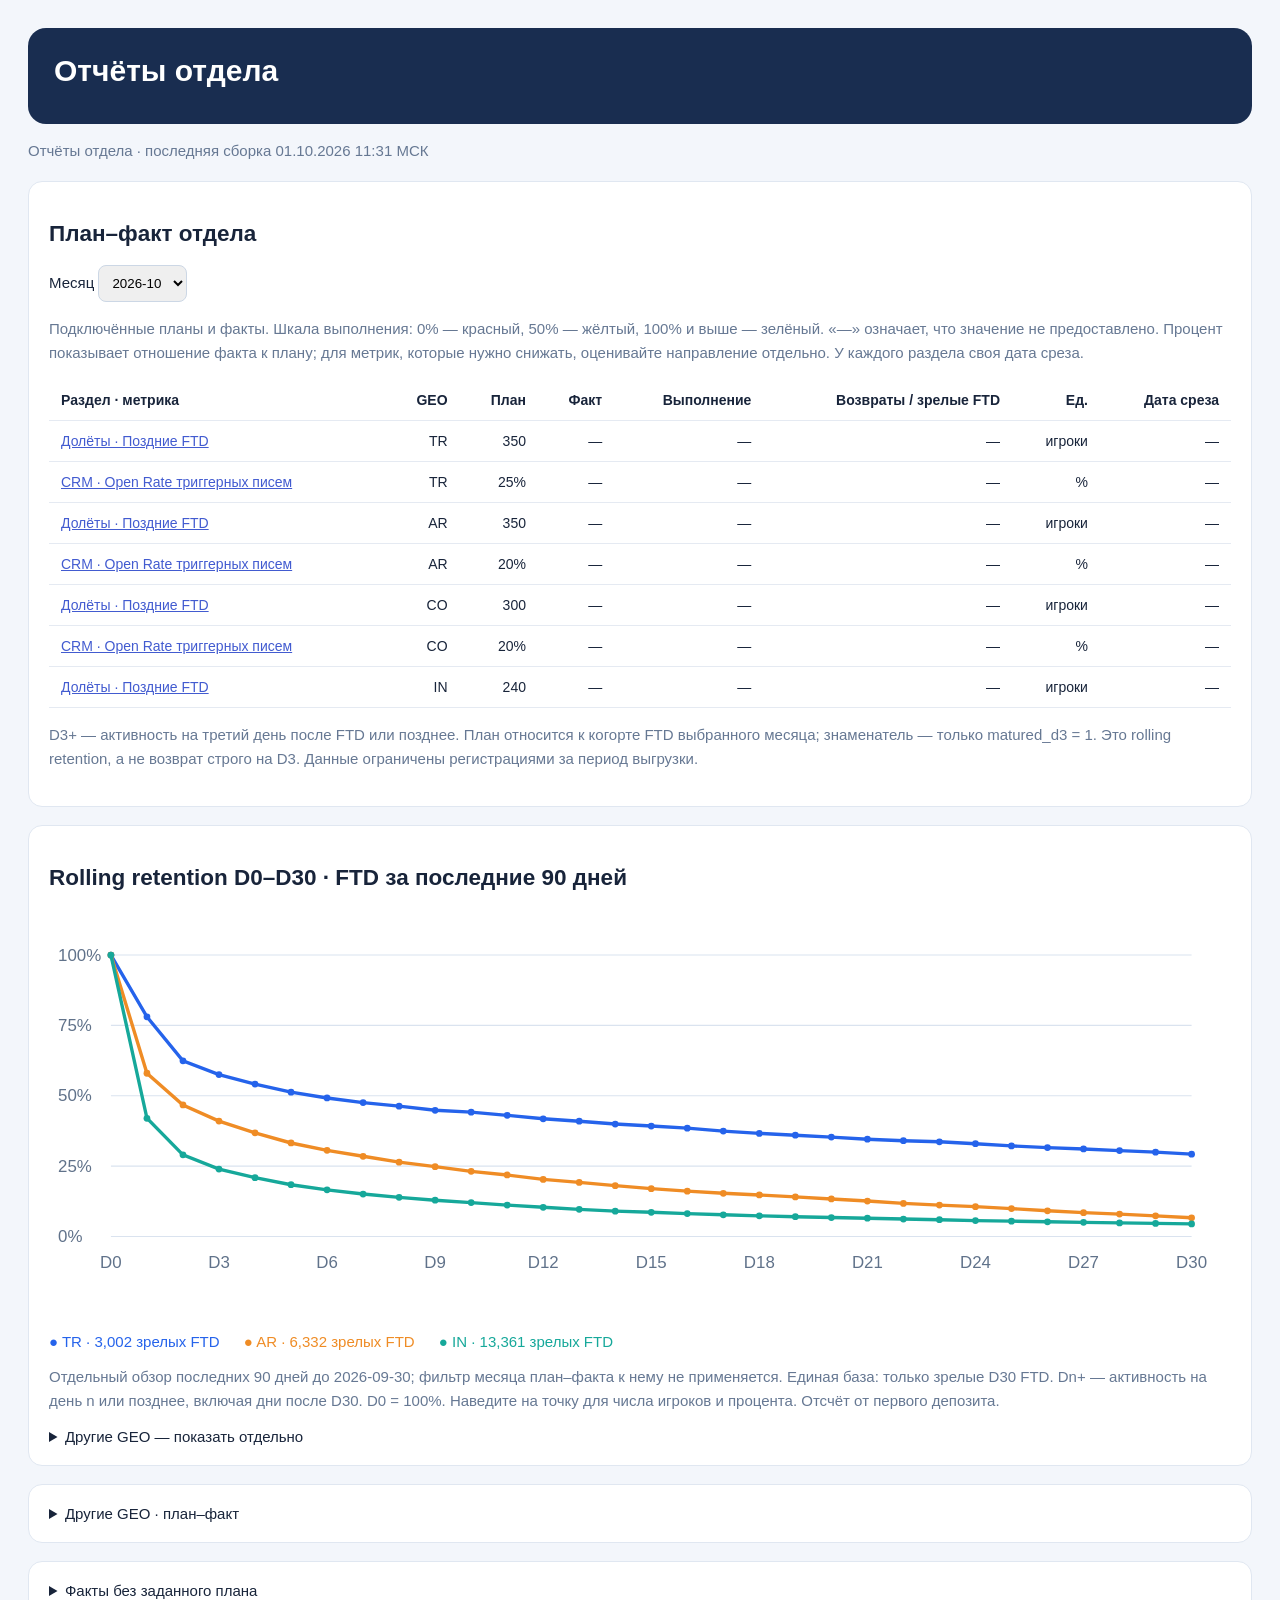
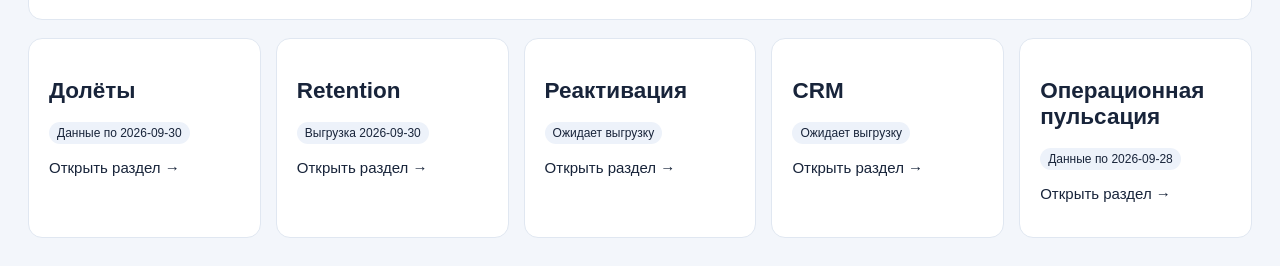
==== index.html @ 894825a8 "Add files via upload" ====
<!doctype html><html lang="ru"><meta charset="utf-8"><meta name="viewport" content="width=device-width,initial-scale=1"><title>Отчёты отдела</title><style>body{font:15px Segoe UI,Arial,sans-serif;background:#f3f6fb;color:#18243a;margin:0}.wrap{max-width:1300px;margin:auto;padding:28px}header{background:#192d50;color:white;border-radius:18px;padding:26px}h1{margin:0 0 10px}.muted{color:#667893;line-height:1.6}.panel,.card{background:white;border:1px solid #e0e7f1;border-radius:14px;padding:20px;margin-top:18px}.cards{display:grid;grid-template-columns:repeat(auto-fit,minmax(220px,1fr));gap:15px}a{color:#425bd0}a.card{display:block;text-decoration:none;color:#18243a}.card:hover{border-color:#4d65d5}table{border-collapse:collapse;width:100%;white-space:nowrap;font-size:14px}td,th{padding:12px;text-align:right;border-bottom:1px solid #e5eaf2}td:first-child,th:first-child{text-align:left}select{padding:9px;border:1px solid #ccd7e5;border-radius:8px}.scroll{overflow:auto}.pill{display:inline-block;border-radius:20px;background:#edf2fa;padding:4px 8px;font-size:12px}</style><div class="wrap"><header><h1>Отчёты отдела</h1></header><p class="muted">Отчёты отдела · последняя сборка 01.10.2026 11:31 МСК</p><section class="panel"><h2>План–факт отдела</h2><label>Месяц <select id="month"></select></label><p class="muted">Подключённые планы и факты. Шкала выполнения: 0% — красный, 50% — жёлтый, 100% и выше — зелёный. «—» означает, что значение не предоставлено. Процент показывает отношение факта к плану; для метрик, которые нужно снижать, оценивайте направление отдельно. У каждого раздела своя дата среза.</p><div class="scroll"><table><thead><tr><th>Раздел · метрика</th><th>GEO</th><th>План</th><th>Факт</th><th>Выполнение</th><th>Возвраты / зрелые FTD</th><th>Ед.</th><th>Дата среза</th></tr></thead><tbody id="facts"></tbody></table></div><p class="muted">D3+ — активность на третий день после FTD или позднее. План относится к когорте FTD выбранного месяца; знаменатель — только matured_d3 = 1. Это rolling retention, а не возврат строго на D3. Данные ограничены регистрациями за период выгрузки.</p></section><section class="panel"><h2>Rolling retention D0–D30 · FTD за последние 90 дней</h2><div class="scroll"><svg viewBox="0 0 1050 360" role="img" aria-label="Rolling retention от FTD" style="width:100%;min-width:650px"><line x1="55" y1="290.0" x2="1015" y2="290.0" stroke="#dae3ef"/><text x="8" y="295.0" fill="#60728a">0%</text><line x1="55" y1="227.5" x2="1015" y2="227.5" stroke="#dae3ef"/><text x="8" y="232.5" fill="#60728a">25%</text><line x1="55" y1="165.0" x2="1015" y2="165.0" stroke="#dae3ef"/><text x="8" y="170.0" fill="#60728a">50%</text><line x1="55" y1="102.5" x2="1015" y2="102.5" stroke="#dae3ef"/><text x="8" y="107.5" fill="#60728a">75%</text><line x1="55" y1="40.0" x2="1015" y2="40.0" stroke="#dae3ef"/><text x="8" y="45.0" fill="#60728a">100%</text><text x="55" y="318" text-anchor="middle" fill="#60728a">D0</text><text x="151" y="318" text-anchor="middle" fill="#60728a">D3</text><text x="247" y="318" text-anchor="middle" fill="#60728a">D6</text><text x="343" y="318" text-anchor="middle" fill="#60728a">D9</text><text x="439" y="318" text-anchor="middle" fill="#60728a">D12</text><text x="535" y="318" text-anchor="middle" fill="#60728a">D15</text><text x="631" y="318" text-anchor="middle" fill="#60728a">D18</text><text x="727" y="318" text-anchor="middle" fill="#60728a">D21</text><text x="823" y="318" text-anchor="middle" fill="#60728a">D24</text><text x="919" y="318" text-anchor="middle" fill="#60728a">D27</text><text x="1015" y="318" text-anchor="middle" fill="#60728a">D30</text><polyline fill="none" stroke="#2563eb" stroke-width="3" points="55,40.0 87,94.88007994670221 119,134.02065289806796 151,146.17921385742838 183,154.67355096602265 215,161.83544303797467 247,166.99866755496336 279,171.07928047968022 311,174.24383744170552 343,177.9080612924717 375,179.5736175882745 407,182.40506329113924 439,185.48634243837444 471,187.65156562291804 503,190.14990006662225 535,191.8987341772152 567,193.81412391738843 599,196.39573617588275 631,198.47768154563624 663,200.0599600266489 695,201.7255163224517 727,203.64090606262494 759,204.97335109926715 791,205.8894070619587 823,207.63824117255163 855,209.55363091272486 887,211.05263157894737 919,212.30179880079947 951,213.71752165223185 983,215.13324450366423 1015,216.88207861425718"/><circle cx="55" cy="40.0" r="3" fill="#2563eb"><title>TR · D0+: 100.00% · 3002 / 3002</title></circle><circle cx="87" cy="94.88007994670221" r="3" fill="#2563eb"><title>TR · D1+: 78.05% · 2343 / 3002</title></circle><circle cx="119" cy="134.02065289806796" r="3" fill="#2563eb"><title>TR · D2+: 62.39% · 1873 / 3002</title></circle><circle cx="151" cy="146.17921385742838" r="3" fill="#2563eb"><title>TR · D3+: 57.53% · 1727 / 3002</title></circle><circle cx="183" cy="154.67355096602265" r="3" fill="#2563eb"><title>TR · D4+: 54.13% · 1625 / 3002</title></circle><circle cx="215" cy="161.83544303797467" r="3" fill="#2563eb"><title>TR · D5+: 51.27% · 1539 / 3002</title></circle><circle cx="247" cy="166.99866755496336" r="3" fill="#2563eb"><title>TR · D6+: 49.20% · 1477 / 3002</title></circle><circle cx="279" cy="171.07928047968022" r="3" fill="#2563eb"><title>TR · D7+: 47.57% · 1428 / 3002</title></circle><circle cx="311" cy="174.24383744170552" r="3" fill="#2563eb"><title>TR · D8+: 46.30% · 1390 / 3002</title></circle><circle cx="343" cy="177.9080612924717" r="3" fill="#2563eb"><title>TR · D9+: 44.84% · 1346 / 3002</title></circle><circle cx="375" cy="179.5736175882745" r="3" fill="#2563eb"><title>TR · D10+: 44.17% · 1326 / 3002</title></circle><circle cx="407" cy="182.40506329113924" r="3" fill="#2563eb"><title>TR · D11+: 43.04% · 1292 / 3002</title></circle><circle cx="439" cy="185.48634243837444" r="3" fill="#2563eb"><title>TR · D12+: 41.81% · 1255 / 3002</title></circle><circle cx="471" cy="187.65156562291804" r="3" fill="#2563eb"><title>TR · D13+: 40.94% · 1229 / 3002</title></circle><circle cx="503" cy="190.14990006662225" r="3" fill="#2563eb"><title>TR · D14+: 39.94% · 1199 / 3002</title></circle><circle cx="535" cy="191.8987341772152" r="3" fill="#2563eb"><title>TR · D15+: 39.24% · 1178 / 3002</title></circle><circle cx="567" cy="193.81412391738843" r="3" fill="#2563eb"><title>TR · D16+: 38.47% · 1155 / 3002</title></circle><circle cx="599" cy="196.39573617588275" r="3" fill="#2563eb"><title>TR · D17+: 37.44% · 1124 / 3002</title></circle><circle cx="631" cy="198.47768154563624" r="3" fill="#2563eb"><title>TR · D18+: 36.61% · 1099 / 3002</title></circle><circle cx="663" cy="200.0599600266489" r="3" fill="#2563eb"><title>TR · D19+: 35.98% · 1080 / 3002</title></circle><circle cx="695" cy="201.7255163224517" r="3" fill="#2563eb"><title>TR · D20+: 35.31% · 1060 / 3002</title></circle><circle cx="727" cy="203.64090606262494" r="3" fill="#2563eb"><title>TR · D21+: 34.54% · 1037 / 3002</title></circle><circle cx="759" cy="204.97335109926715" r="3" fill="#2563eb"><title>TR · D22+: 34.01% · 1021 / 3002</title></circle><circle cx="791" cy="205.8894070619587" r="3" fill="#2563eb"><title>TR · D23+: 33.64% · 1010 / 3002</title></circle><circle cx="823" cy="207.63824117255163" r="3" fill="#2563eb"><title>TR · D24+: 32.94% · 989 / 3002</title></circle><circle cx="855" cy="209.55363091272486" r="3" fill="#2563eb"><title>TR · D25+: 32.18% · 966 / 3002</title></circle><circle cx="887" cy="211.05263157894737" r="3" fill="#2563eb"><title>TR · D26+: 31.58% · 948 / 3002</title></circle><circle cx="919" cy="212.30179880079947" r="3" fill="#2563eb"><title>TR · D27+: 31.08% · 933 / 3002</title></circle><circle cx="951" cy="213.71752165223185" r="3" fill="#2563eb"><title>TR · D28+: 30.51% · 916 / 3002</title></circle><circle cx="983" cy="215.13324450366423" r="3" fill="#2563eb"><title>TR · D29+: 29.95% · 899 / 3002</title></circle><circle cx="1015" cy="216.88207861425718" r="3" fill="#2563eb"><title>TR · D30+: 29.25% · 878 / 3002</title></circle><polyline fill="none" stroke="#ef8c25" stroke-width="3" points="55,40.0 87,145.02210991787746 119,173.17277321541377 151,187.54421983575492 183,197.9674668351232 215,206.96936197094124 247,213.48389134554643 279,218.77447883765004 311,223.98610233733416 343,227.97378395451673 375,232.15887555274793 407,235.3963992419457 439,239.30511686670877 471,241.9898926089703 503,244.87207833228047 535,247.51737207833227 567,249.7678458622868 599,251.66298168035377 631,253.16329753632343 663,254.86102337334177 695,256.716677195199 727,258.53284902084647 759,260.66487681617184 791,262.16519267214153 823,263.5075805432723 855,265.2447883765003 887,267.179406190777 919,268.8771320277953 951,270.1405559065066 983,271.680353758686 1015,273.4175615919141"/><circle cx="55" cy="40.0" r="3" fill="#ef8c25"><title>AR · D0+: 100.00% · 6332 / 6332</title></circle><circle cx="87" cy="145.02210991787746" r="3" fill="#ef8c25"><title>AR · D1+: 57.99% · 3672 / 6332</title></circle><circle cx="119" cy="173.17277321541377" r="3" fill="#ef8c25"><title>AR · D2+: 46.73% · 2959 / 6332</title></circle><circle cx="151" cy="187.54421983575492" r="3" fill="#ef8c25"><title>AR · D3+: 40.98% · 2595 / 6332</title></circle><circle cx="183" cy="197.9674668351232" r="3" fill="#ef8c25"><title>AR · D4+: 36.81% · 2331 / 6332</title></circle><circle cx="215" cy="206.96936197094124" r="3" fill="#ef8c25"><title>AR · D5+: 33.21% · 2103 / 6332</title></circle><circle cx="247" cy="213.48389134554643" r="3" fill="#ef8c25"><title>AR · D6+: 30.61% · 1938 / 6332</title></circle><circle cx="279" cy="218.77447883765004" r="3" fill="#ef8c25"><title>AR · D7+: 28.49% · 1804 / 6332</title></circle><circle cx="311" cy="223.98610233733416" r="3" fill="#ef8c25"><title>AR · D8+: 26.41% · 1672 / 6332</title></circle><circle cx="343" cy="227.97378395451673" r="3" fill="#ef8c25"><title>AR · D9+: 24.81% · 1571 / 6332</title></circle><circle cx="375" cy="232.15887555274793" r="3" fill="#ef8c25"><title>AR · D10+: 23.14% · 1465 / 6332</title></circle><circle cx="407" cy="235.3963992419457" r="3" fill="#ef8c25"><title>AR · D11+: 21.84% · 1383 / 6332</title></circle><circle cx="439" cy="239.30511686670877" r="3" fill="#ef8c25"><title>AR · D12+: 20.28% · 1284 / 6332</title></circle><circle cx="471" cy="241.9898926089703" r="3" fill="#ef8c25"><title>AR · D13+: 19.20% · 1216 / 6332</title></circle><circle cx="503" cy="244.87207833228047" r="3" fill="#ef8c25"><title>AR · D14+: 18.05% · 1143 / 6332</title></circle><circle cx="535" cy="247.51737207833227" r="3" fill="#ef8c25"><title>AR · D15+: 16.99% · 1076 / 6332</title></circle><circle cx="567" cy="249.7678458622868" r="3" fill="#ef8c25"><title>AR · D16+: 16.09% · 1019 / 6332</title></circle><circle cx="599" cy="251.66298168035377" r="3" fill="#ef8c25"><title>AR · D17+: 15.33% · 971 / 6332</title></circle><circle cx="631" cy="253.16329753632343" r="3" fill="#ef8c25"><title>AR · D18+: 14.73% · 933 / 6332</title></circle><circle cx="663" cy="254.86102337334177" r="3" fill="#ef8c25"><title>AR · D19+: 14.06% · 890 / 6332</title></circle><circle cx="695" cy="256.716677195199" r="3" fill="#ef8c25"><title>AR · D20+: 13.31% · 843 / 6332</title></circle><circle cx="727" cy="258.53284902084647" r="3" fill="#ef8c25"><title>AR · D21+: 12.59% · 797 / 6332</title></circle><circle cx="759" cy="260.66487681617184" r="3" fill="#ef8c25"><title>AR · D22+: 11.73% · 743 / 6332</title></circle><circle cx="791" cy="262.16519267214153" r="3" fill="#ef8c25"><title>AR · D23+: 11.13% · 705 / 6332</title></circle><circle cx="823" cy="263.5075805432723" r="3" fill="#ef8c25"><title>AR · D24+: 10.60% · 671 / 6332</title></circle><circle cx="855" cy="265.2447883765003" r="3" fill="#ef8c25"><title>AR · D25+: 9.90% · 627 / 6332</title></circle><circle cx="887" cy="267.179406190777" r="3" fill="#ef8c25"><title>AR · D26+: 9.13% · 578 / 6332</title></circle><circle cx="919" cy="268.8771320277953" r="3" fill="#ef8c25"><title>AR · D27+: 8.45% · 535 / 6332</title></circle><circle cx="951" cy="270.1405559065066" r="3" fill="#ef8c25"><title>AR · D28+: 7.94% · 503 / 6332</title></circle><circle cx="983" cy="271.680353758686" r="3" fill="#ef8c25"><title>AR · D29+: 7.33% · 464 / 6332</title></circle><circle cx="1015" cy="273.4175615919141" r="3" fill="#ef8c25"><title>AR · D30+: 6.63% · 420 / 6332</title></circle><polyline fill="none" stroke="#16a89a" stroke-width="3" points="55,40.0 87,185.01160092807424 119,217.47548836164958 151,230.1242421974403 183,237.81453484020656 215,244.04535588653545 247,248.61088241898062 279,252.2969837587007 311,255.25334930020207 343,257.81678018112416 375,259.94985405284035 407,262.12035027318313 439,264.10373475039296 471,265.9374298330963 503,267.5091684754135 535,268.538283062645 567,269.6796646957563 599,270.7649128059277 631,271.7004715215927 663,272.467629668438 695,273.17865429234337 727,273.777411870369 759,274.50714766858766 791,275.1433275952399 823,275.9104857420852 855,276.43439862285754 887,276.95831150362994 919,277.48222438440234 951,277.96871491654815 983,278.41778310006737 1015,278.82942893495994"/><circle cx="55" cy="40.0" r="3" fill="#16a89a"><title>IN · D0+: 100.00% · 13361 / 13361</title></circle><circle cx="87" cy="185.01160092807424" r="3" fill="#16a89a"><title>IN · D1+: 42.00% · 5611 / 13361</title></circle><circle cx="119" cy="217.47548836164958" r="3" fill="#16a89a"><title>IN · D2+: 29.01% · 3876 / 13361</title></circle><circle cx="151" cy="230.1242421974403" r="3" fill="#16a89a"><title>IN · D3+: 23.95% · 3200 / 13361</title></circle><circle cx="183" cy="237.81453484020656" r="3" fill="#16a89a"><title>IN · D4+: 20.87% · 2789 / 13361</title></circle><circle cx="215" cy="244.04535588653545" r="3" fill="#16a89a"><title>IN · D5+: 18.38% · 2456 / 13361</title></circle><circle cx="247" cy="248.61088241898062" r="3" fill="#16a89a"><title>IN · D6+: 16.56% · 2212 / 13361</title></circle><circle cx="279" cy="252.2969837587007" r="3" fill="#16a89a"><title>IN · D7+: 15.08% · 2015 / 13361</title></circle><circle cx="311" cy="255.25334930020207" r="3" fill="#16a89a"><title>IN · D8+: 13.90% · 1857 / 13361</title></circle><circle cx="343" cy="257.81678018112416" r="3" fill="#16a89a"><title>IN · D9+: 12.87% · 1720 / 13361</title></circle><circle cx="375" cy="259.94985405284035" r="3" fill="#16a89a"><title>IN · D10+: 12.02% · 1606 / 13361</title></circle><circle cx="407" cy="262.12035027318313" r="3" fill="#16a89a"><title>IN · D11+: 11.15% · 1490 / 13361</title></circle><circle cx="439" cy="264.10373475039296" r="3" fill="#16a89a"><title>IN · D12+: 10.36% · 1384 / 13361</title></circle><circle cx="471" cy="265.9374298330963" r="3" fill="#16a89a"><title>IN · D13+: 9.63% · 1286 / 13361</title></circle><circle cx="503" cy="267.5091684754135" r="3" fill="#16a89a"><title>IN · D14+: 9.00% · 1202 / 13361</title></circle><circle cx="535" cy="268.538283062645" r="3" fill="#16a89a"><title>IN · D15+: 8.58% · 1147 / 13361</title></circle><circle cx="567" cy="269.6796646957563" r="3" fill="#16a89a"><title>IN · D16+: 8.13% · 1086 / 13361</title></circle><circle cx="599" cy="270.7649128059277" r="3" fill="#16a89a"><title>IN · D17+: 7.69% · 1028 / 13361</title></circle><circle cx="631" cy="271.7004715215927" r="3" fill="#16a89a"><title>IN · D18+: 7.32% · 978 / 13361</title></circle><circle cx="663" cy="272.467629668438" r="3" fill="#16a89a"><title>IN · D19+: 7.01% · 937 / 13361</title></circle><circle cx="695" cy="273.17865429234337" r="3" fill="#16a89a"><title>IN · D20+: 6.73% · 899 / 13361</title></circle><circle cx="727" cy="273.777411870369" r="3" fill="#16a89a"><title>IN · D21+: 6.49% · 867 / 13361</title></circle><circle cx="759" cy="274.50714766858766" r="3" fill="#16a89a"><title>IN · D22+: 6.20% · 828 / 13361</title></circle><circle cx="791" cy="275.1433275952399" r="3" fill="#16a89a"><title>IN · D23+: 5.94% · 794 / 13361</title></circle><circle cx="823" cy="275.9104857420852" r="3" fill="#16a89a"><title>IN · D24+: 5.64% · 753 / 13361</title></circle><circle cx="855" cy="276.43439862285754" r="3" fill="#16a89a"><title>IN · D25+: 5.43% · 725 / 13361</title></circle><circle cx="887" cy="276.95831150362994" r="3" fill="#16a89a"><title>IN · D26+: 5.22% · 697 / 13361</title></circle><circle cx="919" cy="277.48222438440234" r="3" fill="#16a89a"><title>IN · D27+: 5.01% · 669 / 13361</title></circle><circle cx="951" cy="277.96871491654815" r="3" fill="#16a89a"><title>IN · D28+: 4.81% · 643 / 13361</title></circle><circle cx="983" cy="278.41778310006737" r="3" fill="#16a89a"><title>IN · D29+: 4.63% · 619 / 13361</title></circle><circle cx="1015" cy="278.82942893495994" r="3" fill="#16a89a"><title>IN · D30+: 4.47% · 597 / 13361</title></circle></svg></div><p><span style="color:#2563eb;margin-right:20px">● TR · 3,002 зрелых FTD</span> <span style="color:#ef8c25;margin-right:20px">● AR · 6,332 зрелых FTD</span> <span style="color:#16a89a;margin-right:20px">● IN · 13,361 зрелых FTD</span></p><p class="muted">Отдельный обзор последних 90 дней до 2026-09-30; фильтр месяца план–факта к нему не применяется. Единая база: только зрелые D30 FTD. Dn+ — активность на день n или позднее, включая дни после D30. D0 = 100%. Наведите на точку для числа игроков и процента. Отсчёт от первого депозита.</p><details><summary>Другие GEO — показать отдельно</summary><div class="scroll"><svg viewBox="0 0 1050 360" role="img" aria-label="Rolling retention от FTD" style="width:100%;min-width:650px"><line x1="55" y1="290.0" x2="1015" y2="290.0" stroke="#dae3ef"/><text x="8" y="295.0" fill="#60728a">0%</text><line x1="55" y1="227.5" x2="1015" y2="227.5" stroke="#dae3ef"/><text x="8" y="232.5" fill="#60728a">25%</text><line x1="55" y1="165.0" x2="1015" y2="165.0" stroke="#dae3ef"/><text x="8" y="170.0" fill="#60728a">50%</text><line x1="55" y1="102.5" x2="1015" y2="102.5" stroke="#dae3ef"/><text x="8" y="107.5" fill="#60728a">75%</text><line x1="55" y1="40.0" x2="1015" y2="40.0" stroke="#dae3ef"/><text x="8" y="45.0" fill="#60728a">100%</text><text x="55" y="318" text-anchor="middle" fill="#60728a">D0</text><text x="151" y="318" text-anchor="middle" fill="#60728a">D3</text><text x="247" y="318" text-anchor="middle" fill="#60728a">D6</text><text x="343" y="318" text-anchor="middle" fill="#60728a">D9</text><text x="439" y="318" text-anchor="middle" fill="#60728a">D12</text><text x="535" y="318" text-anchor="middle" fill="#60728a">D15</text><text x="631" y="318" text-anchor="middle" fill="#60728a">D18</text><text x="727" y="318" text-anchor="middle" fill="#60728a">D21</text><text x="823" y="318" text-anchor="middle" fill="#60728a">D24</text><text x="919" y="318" text-anchor="middle" fill="#60728a">D27</text><text x="1015" y="318" text-anchor="middle" fill="#60728a">D30</text><polyline fill="none" stroke="#ef8c25" stroke-width="3" points="55,40.0 87,103.40579710144928 119,136.0144927536232 151,159.56521739130434 183,177.68115942028987 215,188.55072463768116 247,203.04347826086956 279,210.28985507246375 311,214.81884057971013 343,221.15942028985506 375,225.68840579710144 407,226.59420289855072 439,229.31159420289856 471,232.93478260869566 503,241.08695652173913 535,244.71014492753625 567,246.52173913043478 599,251.95652173913044 631,253.768115942029 663,254.67391304347825 695,254.67391304347825 727,255.57971014492753 759,257.39130434782606 791,259.2028985507246 823,260.10869565217394 855,261.0144927536232 887,261.92028985507244 919,261.92028985507244 951,261.92028985507244 983,261.92028985507244 1015,262.82608695652175"/><circle cx="55" cy="40.0" r="3" fill="#ef8c25"><title>BD · D0+: 100.00% · 276 / 276</title></circle><circle cx="87" cy="103.40579710144928" r="3" fill="#ef8c25"><title>BD · D1+: 74.64% · 206 / 276</title></circle><circle cx="119" cy="136.0144927536232" r="3" fill="#ef8c25"><title>BD · D2+: 61.59% · 170 / 276</title></circle><circle cx="151" cy="159.56521739130434" r="3" fill="#ef8c25"><title>BD · D3+: 52.17% · 144 / 276</title></circle><circle cx="183" cy="177.68115942028987" r="3" fill="#ef8c25"><title>BD · D4+: 44.93% · 124 / 276</title></circle><circle cx="215" cy="188.55072463768116" r="3" fill="#ef8c25"><title>BD · D5+: 40.58% · 112 / 276</title></circle><circle cx="247" cy="203.04347826086956" r="3" fill="#ef8c25"><title>BD · D6+: 34.78% · 96 / 276</title></circle><circle cx="279" cy="210.28985507246375" r="3" fill="#ef8c25"><title>BD · D7+: 31.88% · 88 / 276</title></circle><circle cx="311" cy="214.81884057971013" r="3" fill="#ef8c25"><title>BD · D8+: 30.07% · 83 / 276</title></circle><circle cx="343" cy="221.15942028985506" r="3" fill="#ef8c25"><title>BD · D9+: 27.54% · 76 / 276</title></circle><circle cx="375" cy="225.68840579710144" r="3" fill="#ef8c25"><title>BD · D10+: 25.72% · 71 / 276</title></circle><circle cx="407" cy="226.59420289855072" r="3" fill="#ef8c25"><title>BD · D11+: 25.36% · 70 / 276</title></circle><circle cx="439" cy="229.31159420289856" r="3" fill="#ef8c25"><title>BD · D12+: 24.28% · 67 / 276</title></circle><circle cx="471" cy="232.93478260869566" r="3" fill="#ef8c25"><title>BD · D13+: 22.83% · 63 / 276</title></circle><circle cx="503" cy="241.08695652173913" r="3" fill="#ef8c25"><title>BD · D14+: 19.57% · 54 / 276</title></circle><circle cx="535" cy="244.71014492753625" r="3" fill="#ef8c25"><title>BD · D15+: 18.12% · 50 / 276</title></circle><circle cx="567" cy="246.52173913043478" r="3" fill="#ef8c25"><title>BD · D16+: 17.39% · 48 / 276</title></circle><circle cx="599" cy="251.95652173913044" r="3" fill="#ef8c25"><title>BD · D17+: 15.22% · 42 / 276</title></circle><circle cx="631" cy="253.768115942029" r="3" fill="#ef8c25"><title>BD · D18+: 14.49% · 40 / 276</title></circle><circle cx="663" cy="254.67391304347825" r="3" fill="#ef8c25"><title>BD · D19+: 14.13% · 39 / 276</title></circle><circle cx="695" cy="254.67391304347825" r="3" fill="#ef8c25"><title>BD · D20+: 14.13% · 39 / 276</title></circle><circle cx="727" cy="255.57971014492753" r="3" fill="#ef8c25"><title>BD · D21+: 13.77% · 38 / 276</title></circle><circle cx="759" cy="257.39130434782606" r="3" fill="#ef8c25"><title>BD · D22+: 13.04% · 36 / 276</title></circle><circle cx="791" cy="259.2028985507246" r="3" fill="#ef8c25"><title>BD · D23+: 12.32% · 34 / 276</title></circle><circle cx="823" cy="260.10869565217394" r="3" fill="#ef8c25"><title>BD · D24+: 11.96% · 33 / 276</title></circle><circle cx="855" cy="261.0144927536232" r="3" fill="#ef8c25"><title>BD · D25+: 11.59% · 32 / 276</title></circle><circle cx="887" cy="261.92028985507244" r="3" fill="#ef8c25"><title>BD · D26+: 11.23% · 31 / 276</title></circle><circle cx="919" cy="261.92028985507244" r="3" fill="#ef8c25"><title>BD · D27+: 11.23% · 31 / 276</title></circle><circle cx="951" cy="261.92028985507244" r="3" fill="#ef8c25"><title>BD · D28+: 11.23% · 31 / 276</title></circle><circle cx="983" cy="261.92028985507244" r="3" fill="#ef8c25"><title>BD · D29+: 11.23% · 31 / 276</title></circle><circle cx="1015" cy="262.82608695652175" r="3" fill="#ef8c25"><title>BD · D30+: 10.87% · 30 / 276</title></circle></svg></div><p><span style="color:#ef8c25;margin-right:20px">● BD · 276 зрелых FTD</span></p></details></section><details class="panel"><summary>Другие GEO · план–факт</summary><div class="scroll"><table><tbody id="otherPlans"></tbody></table></div></details><details class="panel"><summary>Факты без заданного плана</summary><div class="scroll"><table><tbody id="otherFacts"></tbody></table></div></details><div class="cards"><a class="card" href="late_ftd.html"><h2>Долёты</h2><span class="pill">Данные по 2026-09-30</span><p>Открыть раздел →</p></a><a class="card" href="retention.html"><h2>Retention</h2><span class="pill">Выгрузка 2026-09-30</span><p>Открыть раздел →</p></a><a class="card" href="reactivation.html"><h2>Реактивация</h2><span class="pill">Ожидает выгрузку</span><p>Открыть раздел →</p></a><a class="card" href="crm.html"><h2>CRM</h2><span class="pill">Ожидает выгрузку</span><p>Открыть раздел →</p></a><a class="card" href="pulsation.html"><h2>Операционная пульсация</h2><span class="pill">Данные по 2026-09-28</span><p>Открыть раздел →</p></a></div><script>const rows=[{"section": "late_ftd", "month": "2026-04", "geo": "BD", "metric": "late_ftd_count", "label": "Поздние FTD", "actual": 287, "unit": "players", "as_of": "2026-04-30", "target": null}, {"section": "late_ftd", "month": "2026-04", "geo": "BD", "metric": "ngr", "label": "NGR месяца FTD", "actual": 2869.92, "unit": "USD", "as_of": "2026-04-30", "target": null}, {"section": "late_ftd", "month": "2026-04", "geo": "TR", "metric": "late_ftd_count", "label": "Поздние FTD", "actual": 121, "unit": "players", "as_of": "2026-04-30", "target": null}, {"section": "late_ftd", "month": "2026-04", "geo": "TR", "metric": "ngr", "label": "NGR месяца FTD", "actual": 3600.69, "unit": "USD", "as_of": "2026-04-30", "target": null}, {"section": "late_ftd", "month": "2026-05", "geo": "AZN", "metric": "late_ftd_count", "label": "Поздние FTD", "actual": 3, "unit": "players", "as_of": "2026-05-31", "target": null}, {"section": "late_ftd", "month": "2026-05", "geo": "AZN", "metric": "ngr", "label": "NGR месяца FTD", "actual": -93.92, "unit": "USD", "as_of": "2026-05-31", "target": null}, {"section": "late_ftd", "month": "2026-05", "geo": "BD", "metric": "late_ftd_count", "label": "Поздние FTD", "actual": 333, "unit": "players", "as_of": "2026-05-31", "target": null}, {"section": "late_ftd", "month": "2026-05", "geo": "BD", "metric": "ngr", "label": "NGR месяца FTD", "actual": 2364.63, "unit": "USD", "as_of": "2026-05-31", "target": null}, {"section": "late_ftd", "month": "2026-05", "geo": "TR", "metric": "late_ftd_count", "label": "Поздние FTD", "actual": 169, "unit": "players", "as_of": "2026-05-31", "target": null}, {"section": "late_ftd", "month": "2026-05", "geo": "TR", "metric": "ngr", "label": "NGR месяца FTD", "actual": 5749.12, "unit": "USD", "as_of": "2026-05-31", "target": null}, {"section": "late_ftd", "month": "2026-05", "geo": "UZ", "metric": "late_ftd_count", "label": "Поздние FTD", "actual": 1, "unit": "players", "as_of": "2026-05-31", "target": null}, {"section": "late_ftd", "month": "2026-05", "geo": "UZ", "metric": "ngr", "label": "NGR месяца FTD", "actual": 16.63, "unit": "USD", "as_of": "2026-05-31", "target": null}, {"section": "late_ftd", "month": "2026-06", "geo": "BD", "metric": "late_ftd_count", "label": "Поздние FTD", "actual": 220, "unit": "players", "as_of": "2026-06-30", "target": null}, {"section": "late_ftd", "month": "2026-06", "geo": "BD", "metric": "ngr", "label": "NGR месяца FTD", "actual": 1533.74, "unit": "USD", "as_of": "2026-06-30", "target": null}, {"section": "late_ftd", "month": "2026-06", "geo": "TR", "metric": "late_ftd_count", "label": "Поздние FTD", "actual": 323, "unit": "players", "as_of": "2026-06-30", "target": null}, {"section": "late_ftd", "month": "2026-06", "geo": "TR", "metric": "ngr", "label": "NGR месяца FTD", "actual": 11884.92, "unit": "USD", "as_of": "2026-06-30", "target": null}, {"section": "late_ftd", "month": "2026-07", "geo": "BD", "metric": "late_ftd_count", "label": "Поздние FTD", "actual": 56, "unit": "players", "as_of": "2026-07-31", "target": null}, {"section": "late_ftd", "month": "2026-07", "geo": "BD", "metric": "ngr", "label": "NGR месяца FTD", "actual": 1615.84, "unit": "USD", "as_of": "2026-07-31", "target": null}, {"section": "late_ftd", "month": "2026-07", "geo": "IN", "metric": "late_ftd_count", "label": "Поздние FTD", "actual": 2, "unit": "players", "as_of": "2026-07-31", "target": null}, {"section": "late_ftd", "month": "2026-07", "geo": "IN", "metric": "ngr", "label": "NGR месяца FTD", "actual": 9.28, "unit": "USD", "as_of": "2026-07-31", "target": null}, {"section": "late_ftd", "month": "2026-07", "geo": "TR", "metric": "late_ftd_count", "label": "Поздние FTD", "actual": 402, "unit": "players", "as_of": "2026-07-31", "target": null}, {"section": "late_ftd", "month": "2026-07", "geo": "TR", "metric": "ngr", "label": "NGR месяца FTD", "actual": 19058.14, "unit": "USD", "as_of": "2026-07-31", "target": null}, {"section": "late_ftd", "month": "2026-08", "geo": "BD", "metric": "late_ftd_count", "label": "Поздние FTD", "actual": 18, "unit": "players", "as_of": "2026-08-31", "target": null}, {"section": "late_ftd", "month": "2026-08", "geo": "BD", "metric": "ngr", "label": "NGR месяца FTD", "actual": 123.94, "unit": "USD", "as_of": "2026-08-31", "target": null}, {"section": "late_ftd", "month": "2026-08", "geo": "IN", "metric": "late_ftd_count", "label": "Поздние FTD", "actual": 286, "unit": "players", "as_of": "2026-08-31", "target": null}, {"section": "late_ftd", "month": "2026-08", "geo": "IN", "metric": "ngr", "label": "NGR месяца FTD", "actual": 1429.3, "unit": "USD", "as_of": "2026-08-31", "target": null}, {"section": "late_ftd", "month": "2026-08", "geo": "TR", "metric": "late_ftd_count", "label": "Поздние FTD", "actual": 274, "unit": "players", "as_of": "2026-08-31", "target": null}, {"section": "late_ftd", "month": "2026-08", "geo": "TR", "metric": "ngr", "label": "NGR месяца FTD", "actual": 10671.44, "unit": "USD", "as_of": "2026-08-31", "target": null}, {"section": "late_ftd", "month": "2026-09", "geo": "AR", "metric": "late_ftd_count", "label": "Поздние FTD", "actual": 426, "unit": "players", "as_of": "2026-09-29", "target": 250.0}, {"section": "late_ftd", "month": "2026-09", "geo": "AR", "metric": "ngr", "label": "NGR месяца FTD", "actual": 1199.78, "unit": "USD", "as_of": "2026-09-29", "target": null}, {"section": "late_ftd", "month": "2026-09", "geo": "BD", "metric": "late_ftd_count", "label": "Поздние FTD", "actual": 7, "unit": "players", "as_of": "2026-09-29", "target": null}, {"section": "late_ftd", "month": "2026-09", "geo": "BD", "metric": "ngr", "label": "NGR месяца FTD", "actual": -84.34, "unit": "USD", "as_of": "2026-09-29", "target": null}, {"section": "late_ftd", "month": "2026-09", "geo": "IN", "metric": "late_ftd_count", "label": "Поздние FTD", "actual": 254, "unit": "players", "as_of": "2026-09-29", "target": 300.0}, {"section": "late_ftd", "month": "2026-09", "geo": "IN", "metric": "ngr", "label": "NGR месяца FTD", "actual": 786.07, "unit": "USD", "as_of": "2026-09-29", "target": null}, {"section": "late_ftd", "month": "2026-09", "geo": "TR", "metric": "late_ftd_count", "label": "Поздние FTD", "actual": 354, "unit": "players", "as_of": "2026-09-29", "target": 250.0}, {"section": "late_ftd", "month": "2026-09", "geo": "TR", "metric": "ngr", "label": "NGR месяца FTD", "actual": 10213.16, "unit": "USD", "as_of": "2026-09-29", "target": null}, {"section": "retention", "month": "2026-08", "geo": "IN", "metric": "retention_d3_plus", "label": "D3+ Retention (месяц FTD)", "actual": 24.179707218576475, "unit": "percent", "as_of": "2026-09-30", "numerator": 1916.0, "denominator": 7924.0, "target": null}, {"section": "retention", "month": "2026-04", "geo": "BD", "metric": "retention_d3_plus", "label": "D3+ Retention (месяц FTD)", "actual": 30.998806207719856, "unit": "percent", "as_of": "2026-09-30", "numerator": 1558.0, "denominator": 5026.0, "target": null}, {"section": "retention", "month": "2026-05", "geo": "TR", "metric": "retention_d3_plus", "label": "D3+ Retention (месяц FTD)", "actual": 64.18383518225039, "unit": "percent", "as_of": "2026-09-30", "numerator": 810.0, "denominator": 1262.0, "target": null}, {"section": "retention", "month": "2026-08", "geo": "TR", "metric": "retention_d3_plus", "label": "D3+ Retention (месяц FTD)", "actual": 56.695778748180494, "unit": "percent", "as_of": "2026-09-30", "numerator": 779.0, "denominator": 1374.0, "target": null}, {"section": "retention", "month": "2026-07", "geo": "IN", "metric": "retention_d3_plus", "label": "D3+ Retention (месяц FTD)", "actual": 23.70014245014245, "unit": "percent", "as_of": "2026-09-30", "numerator": 1331.0, "denominator": 5616.0, "target": null}, {"section": "retention", "month": "2025-12", "geo": "TR", "metric": "retention_d3_plus", "label": "D3+ Retention (месяц FTD)", "actual": 70.51282051282051, "unit": "percent", "as_of": "2026-09-30", "numerator": 880.0, "denominator": 1248.0, "target": null}, {"section": "retention", "month": "2026-03", "geo": "TR", "metric": "retention_d3_plus", "label": "D3+ Retention (месяц FTD)", "actual": 60.745341614906835, "unit": "percent", "as_of": "2026-09-30", "numerator": 489.0, "denominator": 805.0, "target": null}, {"section": "retention", "month": "2025-10", "geo": "AZN", "metric": "retention_d3_plus", "label": "D3+ Retention (месяц FTD)", "actual": 21.10091743119266, "unit": "percent", "as_of": "2026-09-30", "numerator": 92.0, "denominator": 436.0, "target": null}, {"section": "retention", "month": "2026-06", "geo": "TR", "metric": "retention_d3_plus", "label": "D3+ Retention (месяц FTD)", "actual": 55.513626834381554, "unit": "percent", "as_of": "2026-09-30", "numerator": 1324.0, "denominator": 2385.0, "target": null}, {"section": "retention", "month": "2026-01", "geo": "TR", "metric": "retention_d3_plus", "label": "D3+ Retention (месяц FTD)", "actual": 60.94707520891365, "unit": "percent", "as_of": "2026-09-30", "numerator": 1094.0, "denominator": 1795.0, "target": null}, {"section": "retention", "month": "2026-05", "geo": "BD", "metric": "retention_d3_plus", "label": "D3+ Retention (месяц FTD)", "actual": 31.800613088098093, "unit": "percent", "as_of": "2026-09-30", "numerator": 2386.0, "denominator": 7503.0, "target": null}, {"section": "retention", "month": "2025-10", "geo": "BD", "metric": "retention_d3_plus", "label": "D3+ Retention (месяц FTD)", "actual": 37.001632082070415, "unit": "percent", "as_of": "2026-09-30", "numerator": 1587.0, "denominator": 4289.0, "target": null}, {"section": "retention", "month": "2026-03", "geo": "BD", "metric": "retention_d3_plus", "label": "D3+ Retention (месяц FTD)", "actual": 38.43648208469055, "unit": "percent", "as_of": "2026-09-30", "numerator": 1062.0, "denominator": 2763.0, "target": null}, {"section": "retention", "month": "2025-11", "geo": "AZN", "metric": "retention_d3_plus", "label": "D3+ Retention (месяц FTD)", "actual": 71.42857142857143, "unit": "percent", "as_of": "2026-09-30", "numerator": 25.0, "denominator": 35.0, "target": null}, {"section": "retention", "month": "2026-06", "geo": "BD", "metric": "retention_d3_plus", "label": "D3+ Retention (месяц FTD)", "actual": 28.12314979277679, "unit": "percent", "as_of": "2026-09-30", "numerator": 475.0, "denominator": 1689.0, "target": null}, {"section": "retention", "month": "2025-11", "geo": "BD", "metric": "retention_d3_plus", "label": "D3+ Retention (месяц FTD)", "actual": 42.34275296262534, "unit": "percent", "as_of": "2026-09-30", "numerator": 929.0, "denominator": 2194.0, "target": null}, {"section": "retention", "month": "2026-07", "geo": "TR", "metric": "retention_d3_plus", "label": "D3+ Retention (месяц FTD)", "actual": 58.026666666666664, "unit": "percent", "as_of": "2026-09-30", "numerator": 1088.0, "denominator": 1875.0, "target": null}, {"section": "retention", "month": "2025-11", "geo": "TR", "metric": "retention_d3_plus", "label": "D3+ Retention (месяц FTD)", "actual": 55.86061246040127, "unit": "percent", "as_of": "2026-09-30", "numerator": 529.0, "denominator": 947.0, "target": null}, {"section": "retention", "month": "2025-12", "geo": "BD", "metric": "retention_d3_plus", "label": "D3+ Retention (месяц FTD)", "actual": 38.70106761565836, "unit": "percent", "as_of": "2026-09-30", "numerator": 435.0, "denominator": 1124.0, "target": null}, {"section": "retention", "month": "2026-02", "geo": "BD", "metric": "retention_d3_plus", "label": "D3+ Retention (месяц FTD)", "actual": 42.63206672845227, "unit": "percent", "as_of": "2026-09-30", "numerator": 460.0, "denominator": 1079.0, "target": null}, {"section": "retention", "month": "2025-10", "geo": "TR", "metric": "retention_d3_plus", "label": "D3+ Retention (месяц FTD)", "actual": 48.37278106508876, "unit": "percent", "as_of": "2026-09-30", "numerator": 327.0, "denominator": 676.0, "target": null}, {"section": "retention", "month": "2026-02", "geo": "TR", "metric": "retention_d3_plus", "label": "D3+ Retention (месяц FTD)", "actual": 59.12828947368421, "unit": "percent", "as_of": "2026-09-30", "numerator": 719.0, "denominator": 1216.0, "target": null}, {"section": "retention", "month": "2026-09", "geo": "IN", "metric": "retention_d3_plus", "label": "D3+ Retention (месяц FTD)", "actual": 20.189274447949526, "unit": "percent", "as_of": "2026-09-30", "numerator": 512.0, "denominator": 2536.0, "target": 30.0}, {"section": "retention", "month": "2026-01", "geo": "BD", "metric": "retention_d3_plus", "label": "D3+ Retention (месяц FTD)", "actual": 42.2093023255814, "unit": "percent", "as_of": "2026-09-30", "numerator": 363.0, "denominator": 860.0, "target": null}, {"section": "retention", "month": "2026-04", "geo": "TR", "metric": "retention_d3_plus", "label": "D3+ Retention (месяц FTD)", "actual": 58.980044345898, "unit": "percent", "as_of": "2026-09-30", "numerator": 266.0, "denominator": 451.0, "target": null}, {"section": "retention", "month": "2026-07", "geo": "BD", "metric": "retention_d3_plus", "label": "D3+ Retention (месяц FTD)", "actual": 52.252252252252255, "unit": "percent", "as_of": "2026-09-30", "numerator": 116.0, "denominator": 222.0, "target": null}, {"section": "retention", "month": "2026-08", "geo": "BD", "metric": "retention_d3_plus", "label": "D3+ Retention (месяц FTD)", "actual": 48.611111111111114, "unit": "percent", "as_of": "2026-09-30", "numerator": 35.0, "denominator": 72.0, "target": null}, {"section": "retention", "month": "2026-03", "geo": "AZN", "metric": "retention_d3_plus", "label": "D3+ Retention (месяц FTD)", "actual": 0.0, "unit": "percent", "as_of": "2026-09-30", "numerator": 0.0, "denominator": 1.0, "target": null}, {"section": "retention", "month": "2026-06", "geo": "IN", "metric": "retention_d3_plus", "label": "D3+ Retention (месяц FTD)", "actual": 0.0, "unit": "percent", "as_of": "2026-09-30", "numerator": 0.0, "denominator": 5.0, "target": null}, {"section": "retention", "month": "2026-01", "geo": "AZN", "metric": "retention_d3_plus", "label": "D3+ Retention (месяц FTD)", "actual": 80.0, "unit": "percent", "as_of": "2026-09-30", "numerator": 4.0, "denominator": 5.0, "target": null}, {"section": "retention", "month": "2026-09", "geo": "TR", "metric": "retention_d3_plus", "label": "D3+ Retention (месяц FTD)", "actual": 48.51228978007762, "unit": "percent", "as_of": "2026-09-30", "numerator": 750.0, "denominator": 1546.0, "target": 60.0}, {"section": "retention", "month": "2025-10", "geo": "DB", "metric": "retention_d3_plus", "label": "D3+ Retention (месяц FTD)", "actual": 50.0, "unit": "percent", "as_of": "2026-09-30", "numerator": 1.0, "denominator": 2.0, "target": null}, {"section": "retention", "month": "2025-11", "geo": "UG", "metric": "retention_d3_plus", "label": "D3+ Retention (месяц FTD)", "actual": 62.5, "unit": "percent", "as_of": "2026-09-30", "numerator": 5.0, "denominator": 8.0, "target": null}, {"section": "retention", "month": "2026-09", "geo": "BD", "metric": "retention_d3_plus", "label": "D3+ Retention (месяц FTD)", "actual": 38.46153846153846, "unit": "percent", "as_of": "2026-09-30", "numerator": 15.0, "denominator": 39.0, "target": null}, {"section": "retention", "month": "2026-02", "geo": "UZ", "metric": "retention_d3_plus", "label": "D3+ Retention (месяц FTD)", "actual": 100.0, "unit": "percent", "as_of": "2026-09-30", "numerator": 1.0, "denominator": 1.0, "target": null}, {"section": "retention", "month": "2025-10", "geo": "UG", "metric": "retention_d3_plus", "label": "D3+ Retention (месяц FTD)", "actual": 75.0, "unit": "percent", "as_of": "2026-09-30", "numerator": 6.0, "denominator": 8.0, "target": null}, {"section": "retention", "month": "2026-04", "geo": "AZN", "metric": "retention_d3_plus", "label": "D3+ Retention (месяц FTD)", "actual": 100.0, "unit": "percent", "as_of": "2026-09-30", "numerator": 1.0, "denominator": 1.0, "target": null}, {"section": "retention", "month": "2025-10", "geo": "UZ", "metric": "retention_d3_plus", "label": "D3+ Retention (месяц FTD)", "actual": 100.0, "unit": "percent", "as_of": "2026-09-30", "numerator": 1.0, "denominator": 1.0, "target": null}, {"section": "retention", "month": "2026-05", "geo": "AZN", "metric": "retention_d3_plus", "label": "D3+ Retention (месяц FTD)", "actual": 100.0, "unit": "percent", "as_of": "2026-09-30", "numerator": 2.0, "denominator": 2.0, "target": null}, {"section": "retention", "month": "2025-11", "geo": "DB", "metric": "retention_d3_plus", "label": "D3+ Retention (месяц FTD)", "actual": 100.0, "unit": "percent", "as_of": "2026-09-30", "numerator": 2.0, "denominator": 2.0, "target": null}, {"section": "retention", "month": "2025-12", "geo": "AZN", "metric": "retention_d3_plus", "label": "D3+ Retention (месяц FTD)", "actual": 100.0, "unit": "percent", "as_of": "2026-09-30", "numerator": 2.0, "denominator": 2.0, "target": null}, {"section": "retention", "month": "2025-11", "geo": "UZ", "metric": "retention_d3_plus", "label": "D3+ Retention (месяц FTD)", "actual": 50.0, "unit": "percent", "as_of": "2026-09-30", "numerator": 1.0, "denominator": 2.0, "target": null}, {"section": "retention", "month": "2025-12", "geo": "UZ", "metric": "retention_d3_plus", "label": "D3+ Retention (месяц FTD)", "actual": 100.0, "unit": "percent", "as_of": "2026-09-30", "numerator": 1.0, "denominator": 1.0, "target": null}, {"section": "retention", "month": "2026-09", "geo": "CO", "metric": "retention_d3_plus", "label": "D3+ Retention (месяц FTD)", "actual": 24.06570223025919, "unit": "percent", "as_of": "2026-09-30", "numerator": 1597.0, "denominator": 6636.0, "target": 40.0}, {"section": "retention", "month": "2026-09", "geo": "AR", "metric": "retention_d3_plus", "label": "D3+ Retention (месяц FTD)", "actual": 28.256808016758196, "unit": "percent", "as_of": "2026-09-30", "numerator": 4991.0, "denominator": 17663.0, "target": 40.0}, {"section": "retention", "month": "2026-08", "geo": "AR", "metric": "retention_d3_plus", "label": "D3+ Retention (месяц FTD)", "actual": 40.33514625900338, "unit": "percent", "as_of": "2026-09-30", "numerator": 2744.0, "denominator": 6803.0, "target": null}, {"section": "retention", "month": "2026-05", "geo": "DE", "metric": "retention_d3_plus", "label": "D3+ Retention (месяц FTD)", "actual": 53.333333333333336, "unit": "percent", "as_of": "2026-09-30", "numerator": 8.0, "denominator": 15.0, "target": null}, {"section": "retention", "month": "2025-12", "geo": "DE", "metric": "retention_d3_plus", "label": "D3+ Retention (месяц FTD)", "actual": 66.66666666666667, "unit": "percent", "as_of": "2026-09-30", "numerator": 2.0, "denominator": 3.0, "target": null}, {"section": "retention", "month": "2025-12", "geo": "DBVIP", "metric": "retention_d3_plus", "label": "D3+ Retention (месяц FTD)", "actual": 0.0, "unit": "percent", "as_of": "2026-09-30", "numerator": 0.0, "denominator": 1.0, "target": null}, {"section": "retention", "month": "2025-11", "geo": "DBVIP", "metric": "retention_d3_plus", "label": "D3+ Retention (месяц FTD)", "actual": 25.0, "unit": "percent", "as_of": "2026-09-30", "numerator": 1.0, "denominator": 4.0, "target": null}, {"section": "retention", "month": "2025-10", "geo": "DBVIP", "metric": "retention_d3_plus", "label": "D3+ Retention (месяц FTD)", "actual": 50.0, "unit": "percent", "as_of": "2026-09-30", "numerator": 2.0, "denominator": 4.0, "target": null}, {"section": "late_ftd", "month": "2026-10", "geo": "TR", "metric": "late_ftd_count", "label": "Поздние FTD", "actual": null, "target": 350.0, "unit": "players", "as_of": "—"}, {"section": "late_ftd", "month": "2026-10", "geo": "AR", "metric": "late_ftd_count", "label": "Поздние FTD", "actual": null, "target": 350.0, "unit": "players", "as_of": "—"}, {"section": "late_ftd", "month": "2026-10", "geo": "CO", "metric": "late_ftd_count", "label": "Поздние FTD", "actual": null, "target": 300.0, "unit": "players", "as_of": "—"}, {"section": "late_ftd", "month": "2026-10", "geo": "IN", "metric": "late_ftd_count", "label": "Поздние FTD", "actual": null, "target": 240.0, "unit": "players", "as_of": "—"}, {"section": "crm", "month": "2026-10", "geo": "TR", "metric": "trigger_email_open_rate", "label": "Open Rate триггерных писем", "actual": null, "target": 25.0, "unit": "percent", "as_of": "—"}, {"section": "crm", "month": "2026-10", "geo": "AR", "metric": "trigger_email_open_rate", "label": "Open Rate триггерных писем", "actual": null, "target": 20.0, "unit": "percent", "as_of": "—"}, {"section": "crm", "month": "2026-10", "geo": "CO", "metric": "trigger_email_open_rate", "label": "Open Rate триггерных писем", "actual": null, "target": 20.0, "unit": "percent", "as_of": "—"}, {"section": "retention", "month": "2026-10", "geo": "TR", "metric": "retention_d3_plus", "label": "RR 3D · определение и план уточнить", "actual": null, "target": null, "unit": "percent", "as_of": "—"}, {"section": "retention", "month": "2026-10", "geo": "AR", "metric": "retention_d3_plus", "label": "RR 3D · определение и план уточнить", "actual": null, "target": null, "unit": "percent", "as_of": "—"}, {"section": "retention", "month": "2026-10", "geo": "CO", "metric": "retention_d3_plus", "label": "RR 3D · определение и план уточнить", "actual": null, "target": null, "unit": "percent", "as_of": "—"}, {"section": "retention", "month": "2026-10", "geo": "IN", "metric": "retention_d3_plus", "label": "RR 3D · определение и план уточнить", "actual": null, "target": null, "unit": "percent", "as_of": "—"}, {"section": "projects", "month": "2026-10", "geo": "ALL", "metric": "email_domains", "label": "Подготовить и прогреть 5 новых email-доменов", "actual": null, "target": 5.0, "unit": "count", "as_of": "—"}, {"section": "projects", "month": "2026-10", "geo": "ALL", "metric": "communications_2", "label": "Персонализированные триггерные цепочки Communications 2.0", "actual": null, "target": 100.0, "unit": "percent", "as_of": "—"}, {"section": "projects", "month": "2026-10", "geo": "ALL", "metric": "crm_dashboard", "label": "Разработать и реализовать CRM-дашборд", "actual": null, "target": 100.0, "unit": "percent", "as_of": "—"}, {"section": "projects", "month": "2026-10", "geo": "ALL", "metric": "push_timing", "label": "Эксперимент с таймингом пушей PWA.partners", "actual": null, "target": 100.0, "unit": "percent", "as_of": "—"}, {"section": "projects", "month": "2026-10", "geo": "ALL", "metric": "inbox_triggers", "label": "Инбоксы про все триггерные события в продукте", "actual": null, "target": 100.0, "unit": "percent", "as_of": "—"}],names={"late_ftd": "Долёты", "retention": "Retention", "reactivation": "Реактивация", "crm": "CRM", "pulsation": "Операционная пульсация"},m=document.getElementById('month');const months=[...new Set(rows.map(r=>r.month))].sort();m.innerHTML=months.map(x=>`<option>${x}</option>`).join('');m.value=months.at(-1)||'';const esc=x=>String(x).replace(/[&<>"']/g,c=>({'&':'&amp;','<':'&lt;','>':'&gt;','"':'&quot;',"'":'&#39;'}[c]));const fmt=x=>x===null?'—':Number(x).toLocaleString('ru-RU',{maximumFractionDigits:2});const primary=['TR','AR','CO','IN'];const order=(a,b)=>(primary.includes(a.geo)?primary.indexOf(a.geo):99)-(primary.includes(b.geo)?primary.indexOf(b.geo):99)||a.geo.localeCompare(b.geo);function attainment(r){if(r.actual===null||!r.target)return '—';const value=100*r.actual/r.target,hue=Math.max(0,Math.min(120,value*1.2));return `<span style="display:inline-block;padding:7px 12px;border-radius:8px;font-weight:700;background:hsl(${hue},75%,85%);color:hsl(${hue},75%,22%)">${fmt(value)}%</span>`}function rowHTML(r){const link=r.section==='retention'?`retention.html?ftd_month=${encodeURIComponent(r.month)}&geo=${encodeURIComponent(r.geo)}`:`${esc(r.section)}.html`;return `<tr><td><a href="${link}">${esc(names[r.section]||r.section)} · ${esc(r.label)}</a></td><td>${esc(r.geo)}</td><td>${fmt(r.target)}${r.unit==='percent'&&r.target!==null?'%':''}</td><td>${fmt(r.actual)}${r.unit==='percent'&&r.actual!==null?'%':''}</td><td>${attainment(r)}</td><td>${r.denominator!==undefined?fmt(r.numerator)+' / '+fmt(r.denominator):'—'}</td><td>${r.unit==='percent'?'%':r.unit==='players'?'игроки':esc(r.unit)}</td><td>${esc(r.as_of)}</td></tr>`}function render(){const filtered=rows.filter(r=>r.month===m.value).sort(order);document.getElementById('facts').innerHTML=filtered.filter(r=>r.target!==null&&primary.includes(r.geo)).map(rowHTML).join('');document.getElementById('otherPlans').innerHTML=filtered.filter(r=>r.target!==null&&!primary.includes(r.geo)).map(rowHTML).join('');document.getElementById('otherFacts').innerHTML=filtered.filter(r=>r.target===null).map(rowHTML).join('')}m.onchange=render;render();</script></div></html>
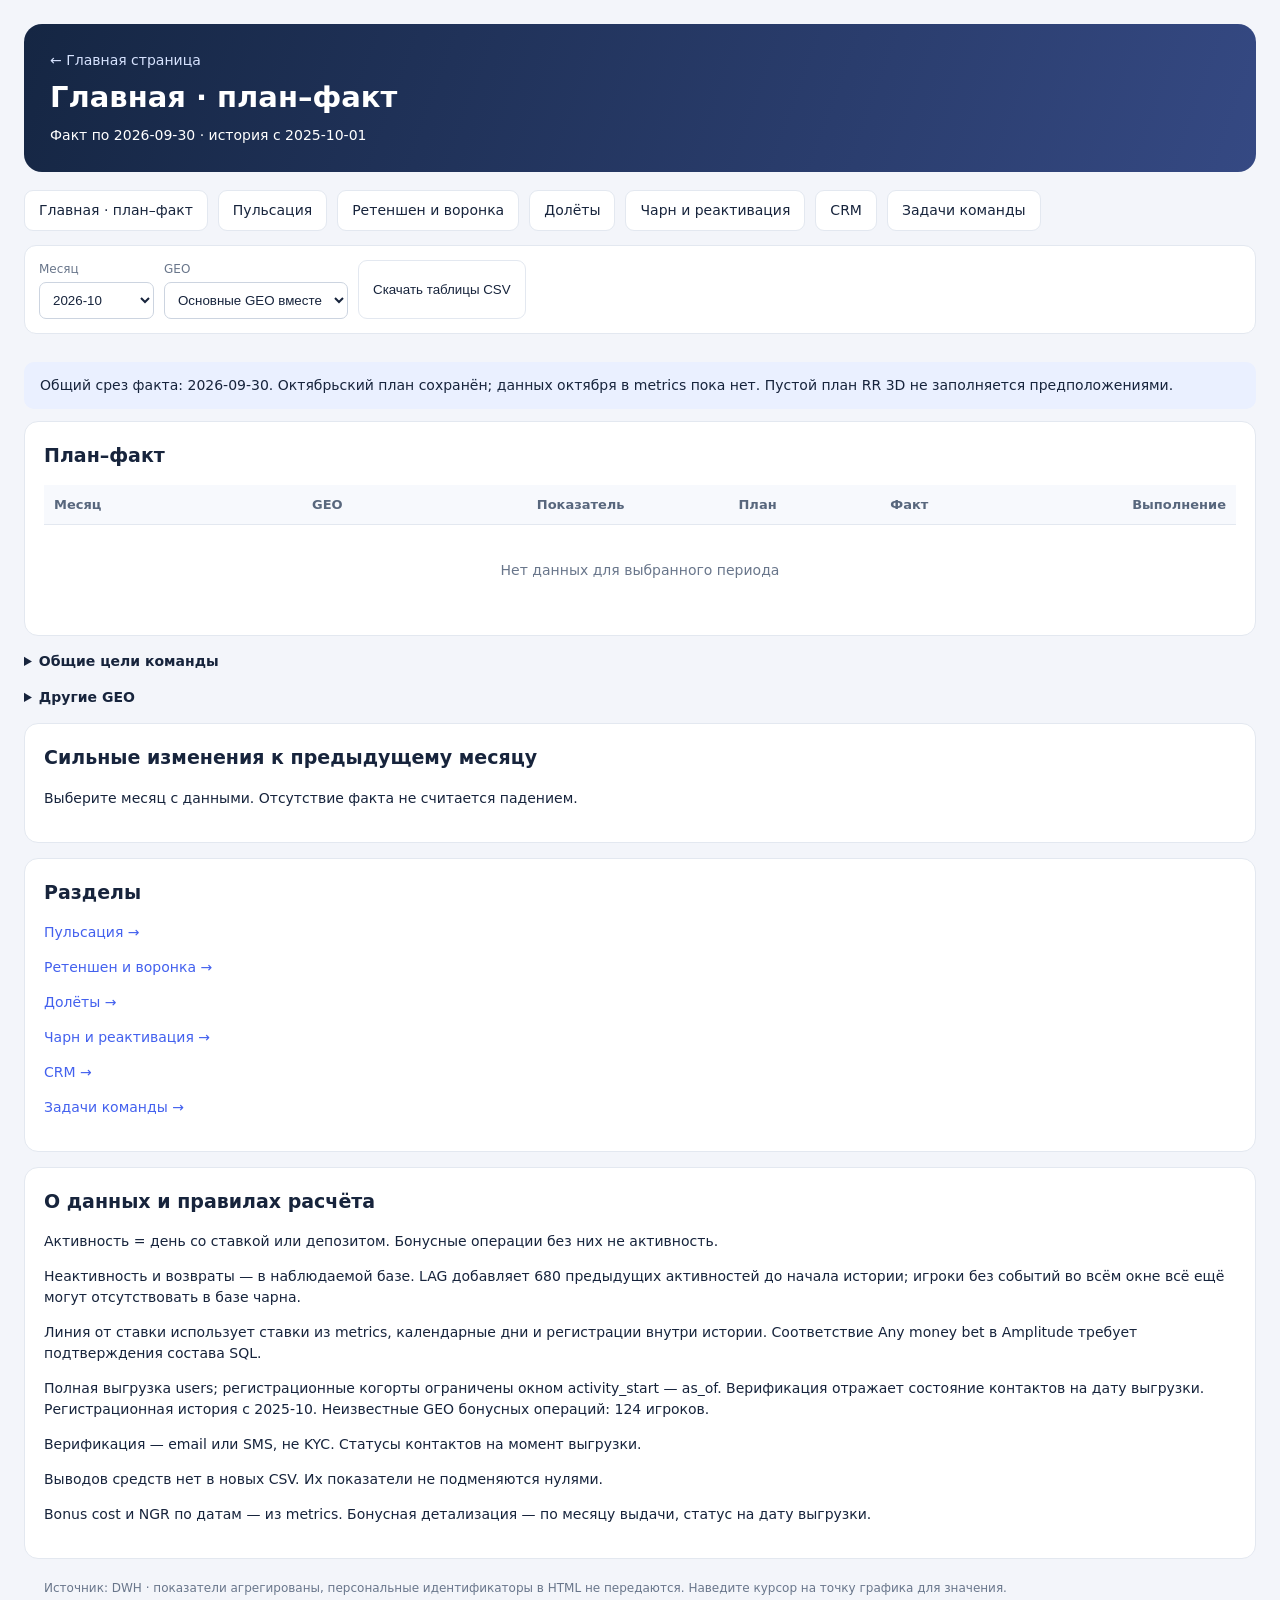
==== commit c2be8a39: "Add files via upload" ====
--- a/index.html
+++ b/index.html
@@ -1 +1,52 @@
-<!doctype html><html lang="ru"><meta charset="utf-8"><meta name="viewport" content="width=device-width,initial-scale=1"><title>Отчёты отдела</title><style>body{font:15px Segoe UI,Arial,sans-serif;background:#f3f6fb;color:#18243a;margin:0}.wrap{max-width:1300px;margin:auto;padding:28px}header{background:#192d50;color:white;border-radius:18px;padding:26px}h1{margin:0 0 10px}.muted{color:#667893;line-height:1.6}.panel,.card{background:white;border:1px solid #e0e7f1;border-radius:14px;padding:20px;margin-top:18px}.cards{display:grid;grid-template-columns:repeat(auto-fit,minmax(220px,1fr));gap:15px}a{color:#425bd0}a.card{display:block;text-decoration:none;color:#18243a}.card:hover{border-color:#4d65d5}table{border-collapse:collapse;width:100%;white-space:nowrap;font-size:14px}td,th{padding:12px;text-align:right;border-bottom:1px solid #e5eaf2}td:first-child,th:first-child{text-align:left}select{padding:9px;border:1px solid #ccd7e5;border-radius:8px}.scroll{overflow:auto}.pill{display:inline-block;border-radius:20px;background:#edf2fa;padding:4px 8px;font-size:12px}</style><div class="wrap"><header><h1>Отчёты отдела</h1></header><p class="muted">Отчёты отдела · последняя сборка 01.10.2026 11:31 МСК</p><section class="panel"><h2>План–факт отдела</h2><label>Месяц <select id="month"></select></label><p class="muted">Подключённые планы и факты. Шкала выполнения: 0% — красный, 50% — жёлтый, 100% и выше — зелёный. «—» означает, что значение не предоставлено. Процент показывает отношение факта к плану; для метрик, которые нужно снижать, оценивайте направление отдельно. У каждого раздела своя дата среза.</p><div class="scroll"><table><thead><tr><th>Раздел · метрика</th><th>GEO</th><th>План</th><th>Факт</th><th>Выполнение</th><th>Возвраты / зрелые FTD</th><th>Ед.</th><th>Дата среза</th></tr></thead><tbody id="facts"></tbody></table></div><p class="muted">D3+ — активность на третий день после FTD или позднее. План относится к когорте FTD выбранного месяца; знаменатель — только matured_d3 = 1. Это rolling retention, а не возврат строго на D3. Данные ограничены регистрациями за период выгрузки.</p></section><section class="panel"><h2>Rolling retention D0–D30 · FTD за последние 90 дней</h2><div class="scroll"><svg viewBox="0 0 1050 360" role="img" aria-label="Rolling retention от FTD" style="width:100%;min-width:650px"><line x1="55" y1="290.0" x2="1015" y2="290.0" stroke="#dae3ef"/><text x="8" y="295.0" fill="#60728a">0%</text><line x1="55" y1="227.5" x2="1015" y2="227.5" stroke="#dae3ef"/><text x="8" y="232.5" fill="#60728a">25%</text><line x1="55" y1="165.0" x2="1015" y2="165.0" stroke="#dae3ef"/><text x="8" y="170.0" fill="#60728a">50%</text><line x1="55" y1="102.5" x2="1015" y2="102.5" stroke="#dae3ef"/><text x="8" y="107.5" fill="#60728a">75%</text><line x1="55" y1="40.0" x2="1015" y2="40.0" stroke="#dae3ef"/><text x="8" y="45.0" fill="#60728a">100%</text><text x="55" y="318" text-anchor="middle" fill="#60728a">D0</text><text x="151" y="318" text-anchor="middle" fill="#60728a">D3</text><text x="247" y="318" text-anchor="middle" fill="#60728a">D6</text><text x="343" y="318" text-anchor="middle" fill="#60728a">D9</text><text x="439" y="318" text-anchor="middle" fill="#60728a">D12</text><text x="535" y="318" text-anchor="middle" fill="#60728a">D15</text><text x="631" y="318" text-anchor="middle" fill="#60728a">D18</text><text x="727" y="318" text-anchor="middle" fill="#60728a">D21</text><text x="823" y="318" text-anchor="middle" fill="#60728a">D24</text><text x="919" y="318" text-anchor="middle" fill="#60728a">D27</text><text x="1015" y="318" text-anchor="middle" fill="#60728a">D30</text><polyline fill="none" stroke="#2563eb" stroke-width="3" points="55,40.0 87,94.88007994670221 119,134.02065289806796 151,146.17921385742838 183,154.67355096602265 215,161.83544303797467 247,166.99866755496336 279,171.07928047968022 311,174.24383744170552 343,177.9080612924717 375,179.5736175882745 407,182.40506329113924 439,185.48634243837444 471,187.65156562291804 503,190.14990006662225 535,191.8987341772152 567,193.81412391738843 599,196.39573617588275 631,198.47768154563624 663,200.0599600266489 695,201.7255163224517 727,203.64090606262494 759,204.97335109926715 791,205.8894070619587 823,207.63824117255163 855,209.55363091272486 887,211.05263157894737 919,212.30179880079947 951,213.71752165223185 983,215.13324450366423 1015,216.88207861425718"/><circle cx="55" cy="40.0" r="3" fill="#2563eb"><title>TR · D0+: 100.00% · 3002 / 3002</title></circle><circle cx="87" cy="94.88007994670221" r="3" fill="#2563eb"><title>TR · D1+: 78.05% · 2343 / 3002</title></circle><circle cx="119" cy="134.02065289806796" r="3" fill="#2563eb"><title>TR · D2+: 62.39% · 1873 / 3002</title></circle><circle cx="151" cy="146.17921385742838" r="3" fill="#2563eb"><title>TR · D3+: 57.53% · 1727 / 3002</title></circle><circle cx="183" cy="154.67355096602265" r="3" fill="#2563eb"><title>TR · D4+: 54.13% · 1625 / 3002</title></circle><circle cx="215" cy="161.83544303797467" r="3" fill="#2563eb"><title>TR · D5+: 51.27% · 1539 / 3002</title></circle><circle cx="247" cy="166.99866755496336" r="3" fill="#2563eb"><title>TR · D6+: 49.20% · 1477 / 3002</title></circle><circle cx="279" cy="171.07928047968022" r="3" fill="#2563eb"><title>TR · D7+: 47.57% · 1428 / 3002</title></circle><circle cx="311" cy="174.24383744170552" r="3" fill="#2563eb"><title>TR · D8+: 46.30% · 1390 / 3002</title></circle><circle cx="343" cy="177.9080612924717" r="3" fill="#2563eb"><title>TR · D9+: 44.84% · 1346 / 3002</title></circle><circle cx="375" cy="179.5736175882745" r="3" fill="#2563eb"><title>TR · D10+: 44.17% · 1326 / 3002</title></circle><circle cx="407" cy="182.40506329113924" r="3" fill="#2563eb"><title>TR · D11+: 43.04% · 1292 / 3002</title></circle><circle cx="439" cy="185.48634243837444" r="3" fill="#2563eb"><title>TR · D12+: 41.81% · 1255 / 3002</title></circle><circle cx="471" cy="187.65156562291804" r="3" fill="#2563eb"><title>TR · D13+: 40.94% · 1229 / 3002</title></circle><circle cx="503" cy="190.14990006662225" r="3" fill="#2563eb"><title>TR · D14+: 39.94% · 1199 / 3002</title></circle><circle cx="535" cy="191.8987341772152" r="3" fill="#2563eb"><title>TR · D15+: 39.24% · 1178 / 3002</title></circle><circle cx="567" cy="193.81412391738843" r="3" fill="#2563eb"><title>TR · D16+: 38.47% · 1155 / 3002</title></circle><circle cx="599" cy="196.39573617588275" r="3" fill="#2563eb"><title>TR · D17+: 37.44% · 1124 / 3002</title></circle><circle cx="631" cy="198.47768154563624" r="3" fill="#2563eb"><title>TR · D18+: 36.61% · 1099 / 3002</title></circle><circle cx="663" cy="200.0599600266489" r="3" fill="#2563eb"><title>TR · D19+: 35.98% · 1080 / 3002</title></circle><circle cx="695" cy="201.7255163224517" r="3" fill="#2563eb"><title>TR · D20+: 35.31% · 1060 / 3002</title></circle><circle cx="727" cy="203.64090606262494" r="3" fill="#2563eb"><title>TR · D21+: 34.54% · 1037 / 3002</title></circle><circle cx="759" cy="204.97335109926715" r="3" fill="#2563eb"><title>TR · D22+: 34.01% · 1021 / 3002</title></circle><circle cx="791" cy="205.8894070619587" r="3" fill="#2563eb"><title>TR · D23+: 33.64% · 1010 / 3002</title></circle><circle cx="823" cy="207.63824117255163" r="3" fill="#2563eb"><title>TR · D24+: 32.94% · 989 / 3002</title></circle><circle cx="855" cy="209.55363091272486" r="3" fill="#2563eb"><title>TR · D25+: 32.18% · 966 / 3002</title></circle><circle cx="887" cy="211.05263157894737" r="3" fill="#2563eb"><title>TR · D26+: 31.58% · 948 / 3002</title></circle><circle cx="919" cy="212.30179880079947" r="3" fill="#2563eb"><title>TR · D27+: 31.08% · 933 / 3002</title></circle><circle cx="951" cy="213.71752165223185" r="3" fill="#2563eb"><title>TR · D28+: 30.51% · 916 / 3002</title></circle><circle cx="983" cy="215.13324450366423" r="3" fill="#2563eb"><title>TR · D29+: 29.95% · 899 / 3002</title></circle><circle cx="1015" cy="216.88207861425718" r="3" fill="#2563eb"><title>TR · D30+: 29.25% · 878 / 3002</title></circle><polyline fill="none" stroke="#ef8c25" stroke-width="3" points="55,40.0 87,145.02210991787746 119,173.17277321541377 151,187.54421983575492 183,197.9674668351232 215,206.96936197094124 247,213.48389134554643 279,218.77447883765004 311,223.98610233733416 343,227.97378395451673 375,232.15887555274793 407,235.3963992419457 439,239.30511686670877 471,241.9898926089703 503,244.87207833228047 535,247.51737207833227 567,249.7678458622868 599,251.66298168035377 631,253.16329753632343 663,254.86102337334177 695,256.716677195199 727,258.53284902084647 759,260.66487681617184 791,262.16519267214153 823,263.5075805432723 855,265.2447883765003 887,267.179406190777 919,268.8771320277953 951,270.1405559065066 983,271.680353758686 1015,273.4175615919141"/><circle cx="55" cy="40.0" r="3" fill="#ef8c25"><title>AR · D0+: 100.00% · 6332 / 6332</title></circle><circle cx="87" cy="145.02210991787746" r="3" fill="#ef8c25"><title>AR · D1+: 57.99% · 3672 / 6332</title></circle><circle cx="119" cy="173.17277321541377" r="3" fill="#ef8c25"><title>AR · D2+: 46.73% · 2959 / 6332</title></circle><circle cx="151" cy="187.54421983575492" r="3" fill="#ef8c25"><title>AR · D3+: 40.98% · 2595 / 6332</title></circle><circle cx="183" cy="197.9674668351232" r="3" fill="#ef8c25"><title>AR · D4+: 36.81% · 2331 / 6332</title></circle><circle cx="215" cy="206.96936197094124" r="3" fill="#ef8c25"><title>AR · D5+: 33.21% · 2103 / 6332</title></circle><circle cx="247" cy="213.48389134554643" r="3" fill="#ef8c25"><title>AR · D6+: 30.61% · 1938 / 6332</title></circle><circle cx="279" cy="218.77447883765004" r="3" fill="#ef8c25"><title>AR · D7+: 28.49% · 1804 / 6332</title></circle><circle cx="311" cy="223.98610233733416" r="3" fill="#ef8c25"><title>AR · D8+: 26.41% · 1672 / 6332</title></circle><circle cx="343" cy="227.97378395451673" r="3" fill="#ef8c25"><title>AR · D9+: 24.81% · 1571 / 6332</title></circle><circle cx="375" cy="232.15887555274793" r="3" fill="#ef8c25"><title>AR · D10+: 23.14% · 1465 / 6332</title></circle><circle cx="407" cy="235.3963992419457" r="3" fill="#ef8c25"><title>AR · D11+: 21.84% · 1383 / 6332</title></circle><circle cx="439" cy="239.30511686670877" r="3" fill="#ef8c25"><title>AR · D12+: 20.28% · 1284 / 6332</title></circle><circle cx="471" cy="241.9898926089703" r="3" fill="#ef8c25"><title>AR · D13+: 19.20% · 1216 / 6332</title></circle><circle cx="503" cy="244.87207833228047" r="3" fill="#ef8c25"><title>AR · D14+: 18.05% · 1143 / 6332</title></circle><circle cx="535" cy="247.51737207833227" r="3" fill="#ef8c25"><title>AR · D15+: 16.99% · 1076 / 6332</title></circle><circle cx="567" cy="249.7678458622868" r="3" fill="#ef8c25"><title>AR · D16+: 16.09% · 1019 / 6332</title></circle><circle cx="599" cy="251.66298168035377" r="3" fill="#ef8c25"><title>AR · D17+: 15.33% · 971 / 6332</title></circle><circle cx="631" cy="253.16329753632343" r="3" fill="#ef8c25"><title>AR · D18+: 14.73% · 933 / 6332</title></circle><circle cx="663" cy="254.86102337334177" r="3" fill="#ef8c25"><title>AR · D19+: 14.06% · 890 / 6332</title></circle><circle cx="695" cy="256.716677195199" r="3" fill="#ef8c25"><title>AR · D20+: 13.31% · 843 / 6332</title></circle><circle cx="727" cy="258.53284902084647" r="3" fill="#ef8c25"><title>AR · D21+: 12.59% · 797 / 6332</title></circle><circle cx="759" cy="260.66487681617184" r="3" fill="#ef8c25"><title>AR · D22+: 11.73% · 743 / 6332</title></circle><circle cx="791" cy="262.16519267214153" r="3" fill="#ef8c25"><title>AR · D23+: 11.13% · 705 / 6332</title></circle><circle cx="823" cy="263.5075805432723" r="3" fill="#ef8c25"><title>AR · D24+: 10.60% · 671 / 6332</title></circle><circle cx="855" cy="265.2447883765003" r="3" fill="#ef8c25"><title>AR · D25+: 9.90% · 627 / 6332</title></circle><circle cx="887" cy="267.179406190777" r="3" fill="#ef8c25"><title>AR · D26+: 9.13% · 578 / 6332</title></circle><circle cx="919" cy="268.8771320277953" r="3" fill="#ef8c25"><title>AR · D27+: 8.45% · 535 / 6332</title></circle><circle cx="951" cy="270.1405559065066" r="3" fill="#ef8c25"><title>AR · D28+: 7.94% · 503 / 6332</title></circle><circle cx="983" cy="271.680353758686" r="3" fill="#ef8c25"><title>AR · D29+: 7.33% · 464 / 6332</title></circle><circle cx="1015" cy="273.4175615919141" r="3" fill="#ef8c25"><title>AR · D30+: 6.63% · 420 / 6332</title></circle><polyline fill="none" stroke="#16a89a" stroke-width="3" points="55,40.0 87,185.01160092807424 119,217.47548836164958 151,230.1242421974403 183,237.81453484020656 215,244.04535588653545 247,248.61088241898062 279,252.2969837587007 311,255.25334930020207 343,257.81678018112416 375,259.94985405284035 407,262.12035027318313 439,264.10373475039296 471,265.9374298330963 503,267.5091684754135 535,268.538283062645 567,269.6796646957563 599,270.7649128059277 631,271.7004715215927 663,272.467629668438 695,273.17865429234337 727,273.777411870369 759,274.50714766858766 791,275.1433275952399 823,275.9104857420852 855,276.43439862285754 887,276.95831150362994 919,277.48222438440234 951,277.96871491654815 983,278.41778310006737 1015,278.82942893495994"/><circle cx="55" cy="40.0" r="3" fill="#16a89a"><title>IN · D0+: 100.00% · 13361 / 13361</title></circle><circle cx="87" cy="185.01160092807424" r="3" fill="#16a89a"><title>IN · D1+: 42.00% · 5611 / 13361</title></circle><circle cx="119" cy="217.47548836164958" r="3" fill="#16a89a"><title>IN · D2+: 29.01% · 3876 / 13361</title></circle><circle cx="151" cy="230.1242421974403" r="3" fill="#16a89a"><title>IN · D3+: 23.95% · 3200 / 13361</title></circle><circle cx="183" cy="237.81453484020656" r="3" fill="#16a89a"><title>IN · D4+: 20.87% · 2789 / 13361</title></circle><circle cx="215" cy="244.04535588653545" r="3" fill="#16a89a"><title>IN · D5+: 18.38% · 2456 / 13361</title></circle><circle cx="247" cy="248.61088241898062" r="3" fill="#16a89a"><title>IN · D6+: 16.56% · 2212 / 13361</title></circle><circle cx="279" cy="252.2969837587007" r="3" fill="#16a89a"><title>IN · D7+: 15.08% · 2015 / 13361</title></circle><circle cx="311" cy="255.25334930020207" r="3" fill="#16a89a"><title>IN · D8+: 13.90% · 1857 / 13361</title></circle><circle cx="343" cy="257.81678018112416" r="3" fill="#16a89a"><title>IN · D9+: 12.87% · 1720 / 13361</title></circle><circle cx="375" cy="259.94985405284035" r="3" fill="#16a89a"><title>IN · D10+: 12.02% · 1606 / 13361</title></circle><circle cx="407" cy="262.12035027318313" r="3" fill="#16a89a"><title>IN · D11+: 11.15% · 1490 / 13361</title></circle><circle cx="439" cy="264.10373475039296" r="3" fill="#16a89a"><title>IN · D12+: 10.36% · 1384 / 13361</title></circle><circle cx="471" cy="265.9374298330963" r="3" fill="#16a89a"><title>IN · D13+: 9.63% · 1286 / 13361</title></circle><circle cx="503" cy="267.5091684754135" r="3" fill="#16a89a"><title>IN · D14+: 9.00% · 1202 / 13361</title></circle><circle cx="535" cy="268.538283062645" r="3" fill="#16a89a"><title>IN · D15+: 8.58% · 1147 / 13361</title></circle><circle cx="567" cy="269.6796646957563" r="3" fill="#16a89a"><title>IN · D16+: 8.13% · 1086 / 13361</title></circle><circle cx="599" cy="270.7649128059277" r="3" fill="#16a89a"><title>IN · D17+: 7.69% · 1028 / 13361</title></circle><circle cx="631" cy="271.7004715215927" r="3" fill="#16a89a"><title>IN · D18+: 7.32% · 978 / 13361</title></circle><circle cx="663" cy="272.467629668438" r="3" fill="#16a89a"><title>IN · D19+: 7.01% · 937 / 13361</title></circle><circle cx="695" cy="273.17865429234337" r="3" fill="#16a89a"><title>IN · D20+: 6.73% · 899 / 13361</title></circle><circle cx="727" cy="273.777411870369" r="3" fill="#16a89a"><title>IN · D21+: 6.49% · 867 / 13361</title></circle><circle cx="759" cy="274.50714766858766" r="3" fill="#16a89a"><title>IN · D22+: 6.20% · 828 / 13361</title></circle><circle cx="791" cy="275.1433275952399" r="3" fill="#16a89a"><title>IN · D23+: 5.94% · 794 / 13361</title></circle><circle cx="823" cy="275.9104857420852" r="3" fill="#16a89a"><title>IN · D24+: 5.64% · 753 / 13361</title></circle><circle cx="855" cy="276.43439862285754" r="3" fill="#16a89a"><title>IN · D25+: 5.43% · 725 / 13361</title></circle><circle cx="887" cy="276.95831150362994" r="3" fill="#16a89a"><title>IN · D26+: 5.22% · 697 / 13361</title></circle><circle cx="919" cy="277.48222438440234" r="3" fill="#16a89a"><title>IN · D27+: 5.01% · 669 / 13361</title></circle><circle cx="951" cy="277.96871491654815" r="3" fill="#16a89a"><title>IN · D28+: 4.81% · 643 / 13361</title></circle><circle cx="983" cy="278.41778310006737" r="3" fill="#16a89a"><title>IN · D29+: 4.63% · 619 / 13361</title></circle><circle cx="1015" cy="278.82942893495994" r="3" fill="#16a89a"><title>IN · D30+: 4.47% · 597 / 13361</title></circle></svg></div><p><span style="color:#2563eb;margin-right:20px">● TR · 3,002 зрелых FTD</span> <span style="color:#ef8c25;margin-right:20px">● AR · 6,332 зрелых FTD</span> <span style="color:#16a89a;margin-right:20px">● IN · 13,361 зрелых FTD</span></p><p class="muted">Отдельный обзор последних 90 дней до 2026-09-30; фильтр месяца план–факта к нему не применяется. Единая база: только зрелые D30 FTD. Dn+ — активность на день n или позднее, включая дни после D30. D0 = 100%. Наведите на точку для числа игроков и процента. Отсчёт от первого депозита.</p><details><summary>Другие GEO — показать отдельно</summary><div class="scroll"><svg viewBox="0 0 1050 360" role="img" aria-label="Rolling retention от FTD" style="width:100%;min-width:650px"><line x1="55" y1="290.0" x2="1015" y2="290.0" stroke="#dae3ef"/><text x="8" y="295.0" fill="#60728a">0%</text><line x1="55" y1="227.5" x2="1015" y2="227.5" stroke="#dae3ef"/><text x="8" y="232.5" fill="#60728a">25%</text><line x1="55" y1="165.0" x2="1015" y2="165.0" stroke="#dae3ef"/><text x="8" y="170.0" fill="#60728a">50%</text><line x1="55" y1="102.5" x2="1015" y2="102.5" stroke="#dae3ef"/><text x="8" y="107.5" fill="#60728a">75%</text><line x1="55" y1="40.0" x2="1015" y2="40.0" stroke="#dae3ef"/><text x="8" y="45.0" fill="#60728a">100%</text><text x="55" y="318" text-anchor="middle" fill="#60728a">D0</text><text x="151" y="318" text-anchor="middle" fill="#60728a">D3</text><text x="247" y="318" text-anchor="middle" fill="#60728a">D6</text><text x="343" y="318" text-anchor="middle" fill="#60728a">D9</text><text x="439" y="318" text-anchor="middle" fill="#60728a">D12</text><text x="535" y="318" text-anchor="middle" fill="#60728a">D15</text><text x="631" y="318" text-anchor="middle" fill="#60728a">D18</text><text x="727" y="318" text-anchor="middle" fill="#60728a">D21</text><text x="823" y="318" text-anchor="middle" fill="#60728a">D24</text><text x="919" y="318" text-anchor="middle" fill="#60728a">D27</text><text x="1015" y="318" text-anchor="middle" fill="#60728a">D30</text><polyline fill="none" stroke="#ef8c25" stroke-width="3" points="55,40.0 87,103.40579710144928 119,136.0144927536232 151,159.56521739130434 183,177.68115942028987 215,188.55072463768116 247,203.04347826086956 279,210.28985507246375 311,214.81884057971013 343,221.15942028985506 375,225.68840579710144 407,226.59420289855072 439,229.31159420289856 471,232.93478260869566 503,241.08695652173913 535,244.71014492753625 567,246.52173913043478 599,251.95652173913044 631,253.768115942029 663,254.67391304347825 695,254.67391304347825 727,255.57971014492753 759,257.39130434782606 791,259.2028985507246 823,260.10869565217394 855,261.0144927536232 887,261.92028985507244 919,261.92028985507244 951,261.92028985507244 983,261.92028985507244 1015,262.82608695652175"/><circle cx="55" cy="40.0" r="3" fill="#ef8c25"><title>BD · D0+: 100.00% · 276 / 276</title></circle><circle cx="87" cy="103.40579710144928" r="3" fill="#ef8c25"><title>BD · D1+: 74.64% · 206 / 276</title></circle><circle cx="119" cy="136.0144927536232" r="3" fill="#ef8c25"><title>BD · D2+: 61.59% · 170 / 276</title></circle><circle cx="151" cy="159.56521739130434" r="3" fill="#ef8c25"><title>BD · D3+: 52.17% · 144 / 276</title></circle><circle cx="183" cy="177.68115942028987" r="3" fill="#ef8c25"><title>BD · D4+: 44.93% · 124 / 276</title></circle><circle cx="215" cy="188.55072463768116" r="3" fill="#ef8c25"><title>BD · D5+: 40.58% · 112 / 276</title></circle><circle cx="247" cy="203.04347826086956" r="3" fill="#ef8c25"><title>BD · D6+: 34.78% · 96 / 276</title></circle><circle cx="279" cy="210.28985507246375" r="3" fill="#ef8c25"><title>BD · D7+: 31.88% · 88 / 276</title></circle><circle cx="311" cy="214.81884057971013" r="3" fill="#ef8c25"><title>BD · D8+: 30.07% · 83 / 276</title></circle><circle cx="343" cy="221.15942028985506" r="3" fill="#ef8c25"><title>BD · D9+: 27.54% · 76 / 276</title></circle><circle cx="375" cy="225.68840579710144" r="3" fill="#ef8c25"><title>BD · D10+: 25.72% · 71 / 276</title></circle><circle cx="407" cy="226.59420289855072" r="3" fill="#ef8c25"><title>BD · D11+: 25.36% · 70 / 276</title></circle><circle cx="439" cy="229.31159420289856" r="3" fill="#ef8c25"><title>BD · D12+: 24.28% · 67 / 276</title></circle><circle cx="471" cy="232.93478260869566" r="3" fill="#ef8c25"><title>BD · D13+: 22.83% · 63 / 276</title></circle><circle cx="503" cy="241.08695652173913" r="3" fill="#ef8c25"><title>BD · D14+: 19.57% · 54 / 276</title></circle><circle cx="535" cy="244.71014492753625" r="3" fill="#ef8c25"><title>BD · D15+: 18.12% · 50 / 276</title></circle><circle cx="567" cy="246.52173913043478" r="3" fill="#ef8c25"><title>BD · D16+: 17.39% · 48 / 276</title></circle><circle cx="599" cy="251.95652173913044" r="3" fill="#ef8c25"><title>BD · D17+: 15.22% · 42 / 276</title></circle><circle cx="631" cy="253.768115942029" r="3" fill="#ef8c25"><title>BD · D18+: 14.49% · 40 / 276</title></circle><circle cx="663" cy="254.67391304347825" r="3" fill="#ef8c25"><title>BD · D19+: 14.13% · 39 / 276</title></circle><circle cx="695" cy="254.67391304347825" r="3" fill="#ef8c25"><title>BD · D20+: 14.13% · 39 / 276</title></circle><circle cx="727" cy="255.57971014492753" r="3" fill="#ef8c25"><title>BD · D21+: 13.77% · 38 / 276</title></circle><circle cx="759" cy="257.39130434782606" r="3" fill="#ef8c25"><title>BD · D22+: 13.04% · 36 / 276</title></circle><circle cx="791" cy="259.2028985507246" r="3" fill="#ef8c25"><title>BD · D23+: 12.32% · 34 / 276</title></circle><circle cx="823" cy="260.10869565217394" r="3" fill="#ef8c25"><title>BD · D24+: 11.96% · 33 / 276</title></circle><circle cx="855" cy="261.0144927536232" r="3" fill="#ef8c25"><title>BD · D25+: 11.59% · 32 / 276</title></circle><circle cx="887" cy="261.92028985507244" r="3" fill="#ef8c25"><title>BD · D26+: 11.23% · 31 / 276</title></circle><circle cx="919" cy="261.92028985507244" r="3" fill="#ef8c25"><title>BD · D27+: 11.23% · 31 / 276</title></circle><circle cx="951" cy="261.92028985507244" r="3" fill="#ef8c25"><title>BD · D28+: 11.23% · 31 / 276</title></circle><circle cx="983" cy="261.92028985507244" r="3" fill="#ef8c25"><title>BD · D29+: 11.23% · 31 / 276</title></circle><circle cx="1015" cy="262.82608695652175" r="3" fill="#ef8c25"><title>BD · D30+: 10.87% · 30 / 276</title></circle></svg></div><p><span style="color:#ef8c25;margin-right:20px">● BD · 276 зрелых FTD</span></p></details></section><details class="panel"><summary>Другие GEO · план–факт</summary><div class="scroll"><table><tbody id="otherPlans"></tbody></table></div></details><details class="panel"><summary>Факты без заданного плана</summary><div class="scroll"><table><tbody id="otherFacts"></tbody></table></div></details><div class="cards"><a class="card" href="late_ftd.html"><h2>Долёты</h2><span class="pill">Данные по 2026-09-30</span><p>Открыть раздел →</p></a><a class="card" href="retention.html"><h2>Retention</h2><span class="pill">Выгрузка 2026-09-30</span><p>Открыть раздел →</p></a><a class="card" href="reactivation.html"><h2>Реактивация</h2><span class="pill">Ожидает выгрузку</span><p>Открыть раздел →</p></a><a class="card" href="crm.html"><h2>CRM</h2><span class="pill">Ожидает выгрузку</span><p>Открыть раздел →</p></a><a class="card" href="pulsation.html"><h2>Операционная пульсация</h2><span class="pill">Данные по 2026-09-28</span><p>Открыть раздел →</p></a></div><script>const rows=[{"section": "late_ftd", "month": "2026-04", "geo": "BD", "metric": "late_ftd_count", "label": "Поздние FTD", "actual": 287, "unit": "players", "as_of": "2026-04-30", "target": null}, {"section": "late_ftd", "month": "2026-04", "geo": "BD", "metric": "ngr", "label": "NGR месяца FTD", "actual": 2869.92, "unit": "USD", "as_of": "2026-04-30", "target": null}, {"section": "late_ftd", "month": "2026-04", "geo": "TR", "metric": "late_ftd_count", "label": "Поздние FTD", "actual": 121, "unit": "players", "as_of": "2026-04-30", "target": null}, {"section": "late_ftd", "month": "2026-04", "geo": "TR", "metric": "ngr", "label": "NGR месяца FTD", "actual": 3600.69, "unit": "USD", "as_of": "2026-04-30", "target": null}, {"section": "late_ftd", "month": "2026-05", "geo": "AZN", "metric": "late_ftd_count", "label": "Поздние FTD", "actual": 3, "unit": "players", "as_of": "2026-05-31", "target": null}, {"section": "late_ftd", "month": "2026-05", "geo": "AZN", "metric": "ngr", "label": "NGR месяца FTD", "actual": -93.92, "unit": "USD", "as_of": "2026-05-31", "target": null}, {"section": "late_ftd", "month": "2026-05", "geo": "BD", "metric": "late_ftd_count", "label": "Поздние FTD", "actual": 333, "unit": "players", "as_of": "2026-05-31", "target": null}, {"section": "late_ftd", "month": "2026-05", "geo": "BD", "metric": "ngr", "label": "NGR месяца FTD", "actual": 2364.63, "unit": "USD", "as_of": "2026-05-31", "target": null}, {"section": "late_ftd", "month": "2026-05", "geo": "TR", "metric": "late_ftd_count", "label": "Поздние FTD", "actual": 169, "unit": "players", "as_of": "2026-05-31", "target": null}, {"section": "late_ftd", "month": "2026-05", "geo": "TR", "metric": "ngr", "label": "NGR месяца FTD", "actual": 5749.12, "unit": "USD", "as_of": "2026-05-31", "target": null}, {"section": "late_ftd", "month": "2026-05", "geo": "UZ", "metric": "late_ftd_count", "label": "Поздние FTD", "actual": 1, "unit": "players", "as_of": "2026-05-31", "target": null}, {"section": "late_ftd", "month": "2026-05", "geo": "UZ", "metric": "ngr", "label": "NGR месяца FTD", "actual": 16.63, "unit": "USD", "as_of": "2026-05-31", "target": null}, {"section": "late_ftd", "month": "2026-06", "geo": "BD", "metric": "late_ftd_count", "label": "Поздние FTD", "actual": 220, "unit": "players", "as_of": "2026-06-30", "target": null}, {"section": "late_ftd", "month": "2026-06", "geo": "BD", "metric": "ngr", "label": "NGR месяца FTD", "actual": 1533.74, "unit": "USD", "as_of": "2026-06-30", "target": null}, {"section": "late_ftd", "month": "2026-06", "geo": "TR", "metric": "late_ftd_count", "label": "Поздние FTD", "actual": 323, "unit": "players", "as_of": "2026-06-30", "target": null}, {"section": "late_ftd", "month": "2026-06", "geo": "TR", "metric": "ngr", "label": "NGR месяца FTD", "actual": 11884.92, "unit": "USD", "as_of": "2026-06-30", "target": null}, {"section": "late_ftd", "month": "2026-07", "geo": "BD", "metric": "late_ftd_count", "label": "Поздние FTD", "actual": 56, "unit": "players", "as_of": "2026-07-31", "target": null}, {"section": "late_ftd", "month": "2026-07", "geo": "BD", "metric": "ngr", "label": "NGR месяца FTD", "actual": 1615.84, "unit": "USD", "as_of": "2026-07-31", "target": null}, {"section": "late_ftd", "month": "2026-07", "geo": "IN", "metric": "late_ftd_count", "label": "Поздние FTD", "actual": 2, "unit": "players", "as_of": "2026-07-31", "target": null}, {"section": "late_ftd", "month": "2026-07", "geo": "IN", "metric": "ngr", "label": "NGR месяца FTD", "actual": 9.28, "unit": "USD", "as_of": "2026-07-31", "target": null}, {"section": "late_ftd", "month": "2026-07", "geo": "TR", "metric": "late_ftd_count", "label": "Поздние FTD", "actual": 402, "unit": "players", "as_of": "2026-07-31", "target": null}, {"section": "late_ftd", "month": "2026-07", "geo": "TR", "metric": "ngr", "label": "NGR месяца FTD", "actual": 19058.14, "unit": "USD", "as_of": "2026-07-31", "target": null}, {"section": "late_ftd", "month": "2026-08", "geo": "BD", "metric": "late_ftd_count", "label": "Поздние FTD", "actual": 18, "unit": "players", "as_of": "2026-08-31", "target": null}, {"section": "late_ftd", "month": "2026-08", "geo": "BD", "metric": "ngr", "label": "NGR месяца FTD", "actual": 123.94, "unit": "USD", "as_of": "2026-08-31", "target": null}, {"section": "late_ftd", "month": "2026-08", "geo": "IN", "metric": "late_ftd_count", "label": "Поздние FTD", "actual": 286, "unit": "players", "as_of": "2026-08-31", "target": null}, {"section": "late_ftd", "month": "2026-08", "geo": "IN", "metric": "ngr", "label": "NGR месяца FTD", "actual": 1429.3, "unit": "USD", "as_of": "2026-08-31", "target": null}, {"section": "late_ftd", "month": "2026-08", "geo": "TR", "metric": "late_ftd_count", "label": "Поздние FTD", "actual": 274, "unit": "players", "as_of": "2026-08-31", "target": null}, {"section": "late_ftd", "month": "2026-08", "geo": "TR", "metric": "ngr", "label": "NGR месяца FTD", "actual": 10671.44, "unit": "USD", "as_of": "2026-08-31", "target": null}, {"section": "late_ftd", "month": "2026-09", "geo": "AR", "metric": "late_ftd_count", "label": "Поздние FTD", "actual": 426, "unit": "players", "as_of": "2026-09-29", "target": 250.0}, {"section": "late_ftd", "month": "2026-09", "geo": "AR", "metric": "ngr", "label": "NGR месяца FTD", "actual": 1199.78, "unit": "USD", "as_of": "2026-09-29", "target": null}, {"section": "late_ftd", "month": "2026-09", "geo": "BD", "metric": "late_ftd_count", "label": "Поздние FTD", "actual": 7, "unit": "players", "as_of": "2026-09-29", "target": null}, {"section": "late_ftd", "month": "2026-09", "geo": "BD", "metric": "ngr", "label": "NGR месяца FTD", "actual": -84.34, "unit": "USD", "as_of": "2026-09-29", "target": null}, {"section": "late_ftd", "month": "2026-09", "geo": "IN", "metric": "late_ftd_count", "label": "Поздние FTD", "actual": 254, "unit": "players", "as_of": "2026-09-29", "target": 300.0}, {"section": "late_ftd", "month": "2026-09", "geo": "IN", "metric": "ngr", "label": "NGR месяца FTD", "actual": 786.07, "unit": "USD", "as_of": "2026-09-29", "target": null}, {"section": "late_ftd", "month": "2026-09", "geo": "TR", "metric": "late_ftd_count", "label": "Поздние FTD", "actual": 354, "unit": "players", "as_of": "2026-09-29", "target": 250.0}, {"section": "late_ftd", "month": "2026-09", "geo": "TR", "metric": "ngr", "label": "NGR месяца FTD", "actual": 10213.16, "unit": "USD", "as_of": "2026-09-29", "target": null}, {"section": "retention", "month": "2026-08", "geo": "IN", "metric": "retention_d3_plus", "label": "D3+ Retention (месяц FTD)", "actual": 24.179707218576475, "unit": "percent", "as_of": "2026-09-30", "numerator": 1916.0, "denominator": 7924.0, "target": null}, {"section": "retention", "month": "2026-04", "geo": "BD", "metric": "retention_d3_plus", "label": "D3+ Retention (месяц FTD)", "actual": 30.998806207719856, "unit": "percent", "as_of": "2026-09-30", "numerator": 1558.0, "denominator": 5026.0, "target": null}, {"section": "retention", "month": "2026-05", "geo": "TR", "metric": "retention_d3_plus", "label": "D3+ Retention (месяц FTD)", "actual": 64.18383518225039, "unit": "percent", "as_of": "2026-09-30", "numerator": 810.0, "denominator": 1262.0, "target": null}, {"section": "retention", "month": "2026-08", "geo": "TR", "metric": "retention_d3_plus", "label": "D3+ Retention (месяц FTD)", "actual": 56.695778748180494, "unit": "percent", "as_of": "2026-09-30", "numerator": 779.0, "denominator": 1374.0, "target": null}, {"section": "retention", "month": "2026-07", "geo": "IN", "metric": "retention_d3_plus", "label": "D3+ Retention (месяц FTD)", "actual": 23.70014245014245, "unit": "percent", "as_of": "2026-09-30", "numerator": 1331.0, "denominator": 5616.0, "target": null}, {"section": "retention", "month": "2025-12", "geo": "TR", "metric": "retention_d3_plus", "label": "D3+ Retention (месяц FTD)", "actual": 70.51282051282051, "unit": "percent", "as_of": "2026-09-30", "numerator": 880.0, "denominator": 1248.0, "target": null}, {"section": "retention", "month": "2026-03", "geo": "TR", "metric": "retention_d3_plus", "label": "D3+ Retention (месяц FTD)", "actual": 60.745341614906835, "unit": "percent", "as_of": "2026-09-30", "numerator": 489.0, "denominator": 805.0, "target": null}, {"section": "retention", "month": "2025-10", "geo": "AZN", "metric": "retention_d3_plus", "label": "D3+ Retention (месяц FTD)", "actual": 21.10091743119266, "unit": "percent", "as_of": "2026-09-30", "numerator": 92.0, "denominator": 436.0, "target": null}, {"section": "retention", "month": "2026-06", "geo": "TR", "metric": "retention_d3_plus", "label": "D3+ Retention (месяц FTD)", "actual": 55.513626834381554, "unit": "percent", "as_of": "2026-09-30", "numerator": 1324.0, "denominator": 2385.0, "target": null}, {"section": "retention", "month": "2026-01", "geo": "TR", "metric": "retention_d3_plus", "label": "D3+ Retention (месяц FTD)", "actual": 60.94707520891365, "unit": "percent", "as_of": "2026-09-30", "numerator": 1094.0, "denominator": 1795.0, "target": null}, {"section": "retention", "month": "2026-05", "geo": "BD", "metric": "retention_d3_plus", "label": "D3+ Retention (месяц FTD)", "actual": 31.800613088098093, "unit": "percent", "as_of": "2026-09-30", "numerator": 2386.0, "denominator": 7503.0, "target": null}, {"section": "retention", "month": "2025-10", "geo": "BD", "metric": "retention_d3_plus", "label": "D3+ Retention (месяц FTD)", "actual": 37.001632082070415, "unit": "percent", "as_of": "2026-09-30", "numerator": 1587.0, "denominator": 4289.0, "target": null}, {"section": "retention", "month": "2026-03", "geo": "BD", "metric": "retention_d3_plus", "label": "D3+ Retention (месяц FTD)", "actual": 38.43648208469055, "unit": "percent", "as_of": "2026-09-30", "numerator": 1062.0, "denominator": 2763.0, "target": null}, {"section": "retention", "month": "2025-11", "geo": "AZN", "metric": "retention_d3_plus", "label": "D3+ Retention (месяц FTD)", "actual": 71.42857142857143, "unit": "percent", "as_of": "2026-09-30", "numerator": 25.0, "denominator": 35.0, "target": null}, {"section": "retention", "month": "2026-06", "geo": "BD", "metric": "retention_d3_plus", "label": "D3+ Retention (месяц FTD)", "actual": 28.12314979277679, "unit": "percent", "as_of": "2026-09-30", "numerator": 475.0, "denominator": 1689.0, "target": null}, {"section": "retention", "month": "2025-11", "geo": "BD", "metric": "retention_d3_plus", "label": "D3+ Retention (месяц FTD)", "actual": 42.34275296262534, "unit": "percent", "as_of": "2026-09-30", "numerator": 929.0, "denominator": 2194.0, "target": null}, {"section": "retention", "month": "2026-07", "geo": "TR", "metric": "retention_d3_plus", "label": "D3+ Retention (месяц FTD)", "actual": 58.026666666666664, "unit": "percent", "as_of": "2026-09-30", "numerator": 1088.0, "denominator": 1875.0, "target": null}, {"section": "retention", "month": "2025-11", "geo": "TR", "metric": "retention_d3_plus", "label": "D3+ Retention (месяц FTD)", "actual": 55.86061246040127, "unit": "percent", "as_of": "2026-09-30", "numerator": 529.0, "denominator": 947.0, "target": null}, {"section": "retention", "month": "2025-12", "geo": "BD", "metric": "retention_d3_plus", "label": "D3+ Retention (месяц FTD)", "actual": 38.70106761565836, "unit": "percent", "as_of": "2026-09-30", "numerator": 435.0, "denominator": 1124.0, "target": null}, {"section": "retention", "month": "2026-02", "geo": "BD", "metric": "retention_d3_plus", "label": "D3+ Retention (месяц FTD)", "actual": 42.63206672845227, "unit": "percent", "as_of": "2026-09-30", "numerator": 460.0, "denominator": 1079.0, "target": null}, {"section": "retention", "month": "2025-10", "geo": "TR", "metric": "retention_d3_plus", "label": "D3+ Retention (месяц FTD)", "actual": 48.37278106508876, "unit": "percent", "as_of": "2026-09-30", "numerator": 327.0, "denominator": 676.0, "target": null}, {"section": "retention", "month": "2026-02", "geo": "TR", "metric": "retention_d3_plus", "label": "D3+ Retention (месяц FTD)", "actual": 59.12828947368421, "unit": "percent", "as_of": "2026-09-30", "numerator": 719.0, "denominator": 1216.0, "target": null}, {"section": "retention", "month": "2026-09", "geo": "IN", "metric": "retention_d3_plus", "label": "D3+ Retention (месяц FTD)", "actual": 20.189274447949526, "unit": "percent", "as_of": "2026-09-30", "numerator": 512.0, "denominator": 2536.0, "target": 30.0}, {"section": "retention", "month": "2026-01", "geo": "BD", "metric": "retention_d3_plus", "label": "D3+ Retention (месяц FTD)", "actual": 42.2093023255814, "unit": "percent", "as_of": "2026-09-30", "numerator": 363.0, "denominator": 860.0, "target": null}, {"section": "retention", "month": "2026-04", "geo": "TR", "metric": "retention_d3_plus", "label": "D3+ Retention (месяц FTD)", "actual": 58.980044345898, "unit": "percent", "as_of": "2026-09-30", "numerator": 266.0, "denominator": 451.0, "target": null}, {"section": "retention", "month": "2026-07", "geo": "BD", "metric": "retention_d3_plus", "label": "D3+ Retention (месяц FTD)", "actual": 52.252252252252255, "unit": "percent", "as_of": "2026-09-30", "numerator": 116.0, "denominator": 222.0, "target": null}, {"section": "retention", "month": "2026-08", "geo": "BD", "metric": "retention_d3_plus", "label": "D3+ Retention (месяц FTD)", "actual": 48.611111111111114, "unit": "percent", "as_of": "2026-09-30", "numerator": 35.0, "denominator": 72.0, "target": null}, {"section": "retention", "month": "2026-03", "geo": "AZN", "metric": "retention_d3_plus", "label": "D3+ Retention (месяц FTD)", "actual": 0.0, "unit": "percent", "as_of": "2026-09-30", "numerator": 0.0, "denominator": 1.0, "target": null}, {"section": "retention", "month": "2026-06", "geo": "IN", "metric": "retention_d3_plus", "label": "D3+ Retention (месяц FTD)", "actual": 0.0, "unit": "percent", "as_of": "2026-09-30", "numerator": 0.0, "denominator": 5.0, "target": null}, {"section": "retention", "month": "2026-01", "geo": "AZN", "metric": "retention_d3_plus", "label": "D3+ Retention (месяц FTD)", "actual": 80.0, "unit": "percent", "as_of": "2026-09-30", "numerator": 4.0, "denominator": 5.0, "target": null}, {"section": "retention", "month": "2026-09", "geo": "TR", "metric": "retention_d3_plus", "label": "D3+ Retention (месяц FTD)", "actual": 48.51228978007762, "unit": "percent", "as_of": "2026-09-30", "numerator": 750.0, "denominator": 1546.0, "target": 60.0}, {"section": "retention", "month": "2025-10", "geo": "DB", "metric": "retention_d3_plus", "label": "D3+ Retention (месяц FTD)", "actual": 50.0, "unit": "percent", "as_of": "2026-09-30", "numerator": 1.0, "denominator": 2.0, "target": null}, {"section": "retention", "month": "2025-11", "geo": "UG", "metric": "retention_d3_plus", "label": "D3+ Retention (месяц FTD)", "actual": 62.5, "unit": "percent", "as_of": "2026-09-30", "numerator": 5.0, "denominator": 8.0, "target": null}, {"section": "retention", "month": "2026-09", "geo": "BD", "metric": "retention_d3_plus", "label": "D3+ Retention (месяц FTD)", "actual": 38.46153846153846, "unit": "percent", "as_of": "2026-09-30", "numerator": 15.0, "denominator": 39.0, "target": null}, {"section": "retention", "month": "2026-02", "geo": "UZ", "metric": "retention_d3_plus", "label": "D3+ Retention (месяц FTD)", "actual": 100.0, "unit": "percent", "as_of": "2026-09-30", "numerator": 1.0, "denominator": 1.0, "target": null}, {"section": "retention", "month": "2025-10", "geo": "UG", "metric": "retention_d3_plus", "label": "D3+ Retention (месяц FTD)", "actual": 75.0, "unit": "percent", "as_of": "2026-09-30", "numerator": 6.0, "denominator": 8.0, "target": null}, {"section": "retention", "month": "2026-04", "geo": "AZN", "metric": "retention_d3_plus", "label": "D3+ Retention (месяц FTD)", "actual": 100.0, "unit": "percent", "as_of": "2026-09-30", "numerator": 1.0, "denominator": 1.0, "target": null}, {"section": "retention", "month": "2025-10", "geo": "UZ", "metric": "retention_d3_plus", "label": "D3+ Retention (месяц FTD)", "actual": 100.0, "unit": "percent", "as_of": "2026-09-30", "numerator": 1.0, "denominator": 1.0, "target": null}, {"section": "retention", "month": "2026-05", "geo": "AZN", "metric": "retention_d3_plus", "label": "D3+ Retention (месяц FTD)", "actual": 100.0, "unit": "percent", "as_of": "2026-09-30", "numerator": 2.0, "denominator": 2.0, "target": null}, {"section": "retention", "month": "2025-11", "geo": "DB", "metric": "retention_d3_plus", "label": "D3+ Retention (месяц FTD)", "actual": 100.0, "unit": "percent", "as_of": "2026-09-30", "numerator": 2.0, "denominator": 2.0, "target": null}, {"section": "retention", "month": "2025-12", "geo": "AZN", "metric": "retention_d3_plus", "label": "D3+ Retention (месяц FTD)", "actual": 100.0, "unit": "percent", "as_of": "2026-09-30", "numerator": 2.0, "denominator": 2.0, "target": null}, {"section": "retention", "month": "2025-11", "geo": "UZ", "metric": "retention_d3_plus", "label": "D3+ Retention (месяц FTD)", "actual": 50.0, "unit": "percent", "as_of": "2026-09-30", "numerator": 1.0, "denominator": 2.0, "target": null}, {"section": "retention", "month": "2025-12", "geo": "UZ", "metric": "retention_d3_plus", "label": "D3+ Retention (месяц FTD)", "actual": 100.0, "unit": "percent", "as_of": "2026-09-30", "numerator": 1.0, "denominator": 1.0, "target": null}, {"section": "retention", "month": "2026-09", "geo": "CO", "metric": "retention_d3_plus", "label": "D3+ Retention (месяц FTD)", "actual": 24.06570223025919, "unit": "percent", "as_of": "2026-09-30", "numerator": 1597.0, "denominator": 6636.0, "target": 40.0}, {"section": "retention", "month": "2026-09", "geo": "AR", "metric": "retention_d3_plus", "label": "D3+ Retention (месяц FTD)", "actual": 28.256808016758196, "unit": "percent", "as_of": "2026-09-30", "numerator": 4991.0, "denominator": 17663.0, "target": 40.0}, {"section": "retention", "month": "2026-08", "geo": "AR", "metric": "retention_d3_plus", "label": "D3+ Retention (месяц FTD)", "actual": 40.33514625900338, "unit": "percent", "as_of": "2026-09-30", "numerator": 2744.0, "denominator": 6803.0, "target": null}, {"section": "retention", "month": "2026-05", "geo": "DE", "metric": "retention_d3_plus", "label": "D3+ Retention (месяц FTD)", "actual": 53.333333333333336, "unit": "percent", "as_of": "2026-09-30", "numerator": 8.0, "denominator": 15.0, "target": null}, {"section": "retention", "month": "2025-12", "geo": "DE", "metric": "retention_d3_plus", "label": "D3+ Retention (месяц FTD)", "actual": 66.66666666666667, "unit": "percent", "as_of": "2026-09-30", "numerator": 2.0, "denominator": 3.0, "target": null}, {"section": "retention", "month": "2025-12", "geo": "DBVIP", "metric": "retention_d3_plus", "label": "D3+ Retention (месяц FTD)", "actual": 0.0, "unit": "percent", "as_of": "2026-09-30", "numerator": 0.0, "denominator": 1.0, "target": null}, {"section": "retention", "month": "2025-11", "geo": "DBVIP", "metric": "retention_d3_plus", "label": "D3+ Retention (месяц FTD)", "actual": 25.0, "unit": "percent", "as_of": "2026-09-30", "numerator": 1.0, "denominator": 4.0, "target": null}, {"section": "retention", "month": "2025-10", "geo": "DBVIP", "metric": "retention_d3_plus", "label": "D3+ Retention (месяц FTD)", "actual": 50.0, "unit": "percent", "as_of": "2026-09-30", "numerator": 2.0, "denominator": 4.0, "target": null}, {"section": "late_ftd", "month": "2026-10", "geo": "TR", "metric": "late_ftd_count", "label": "Поздние FTD", "actual": null, "target": 350.0, "unit": "players", "as_of": "—"}, {"section": "late_ftd", "month": "2026-10", "geo": "AR", "metric": "late_ftd_count", "label": "Поздние FTD", "actual": null, "target": 350.0, "unit": "players", "as_of": "—"}, {"section": "late_ftd", "month": "2026-10", "geo": "CO", "metric": "late_ftd_count", "label": "Поздние FTD", "actual": null, "target": 300.0, "unit": "players", "as_of": "—"}, {"section": "late_ftd", "month": "2026-10", "geo": "IN", "metric": "late_ftd_count", "label": "Поздние FTD", "actual": null, "target": 240.0, "unit": "players", "as_of": "—"}, {"section": "crm", "month": "2026-10", "geo": "TR", "metric": "trigger_email_open_rate", "label": "Open Rate триггерных писем", "actual": null, "target": 25.0, "unit": "percent", "as_of": "—"}, {"section": "crm", "month": "2026-10", "geo": "AR", "metric": "trigger_email_open_rate", "label": "Open Rate триггерных писем", "actual": null, "target": 20.0, "unit": "percent", "as_of": "—"}, {"section": "crm", "month": "2026-10", "geo": "CO", "metric": "trigger_email_open_rate", "label": "Open Rate триггерных писем", "actual": null, "target": 20.0, "unit": "percent", "as_of": "—"}, {"section": "retention", "month": "2026-10", "geo": "TR", "metric": "retention_d3_plus", "label": "RR 3D · определение и план уточнить", "actual": null, "target": null, "unit": "percent", "as_of": "—"}, {"section": "retention", "month": "2026-10", "geo": "AR", "metric": "retention_d3_plus", "label": "RR 3D · определение и план уточнить", "actual": null, "target": null, "unit": "percent", "as_of": "—"}, {"section": "retention", "month": "2026-10", "geo": "CO", "metric": "retention_d3_plus", "label": "RR 3D · определение и план уточнить", "actual": null, "target": null, "unit": "percent", "as_of": "—"}, {"section": "retention", "month": "2026-10", "geo": "IN", "metric": "retention_d3_plus", "label": "RR 3D · определение и план уточнить", "actual": null, "target": null, "unit": "percent", "as_of": "—"}, {"section": "projects", "month": "2026-10", "geo": "ALL", "metric": "email_domains", "label": "Подготовить и прогреть 5 новых email-доменов", "actual": null, "target": 5.0, "unit": "count", "as_of": "—"}, {"section": "projects", "month": "2026-10", "geo": "ALL", "metric": "communications_2", "label": "Персонализированные триггерные цепочки Communications 2.0", "actual": null, "target": 100.0, "unit": "percent", "as_of": "—"}, {"section": "projects", "month": "2026-10", "geo": "ALL", "metric": "crm_dashboard", "label": "Разработать и реализовать CRM-дашборд", "actual": null, "target": 100.0, "unit": "percent", "as_of": "—"}, {"section": "projects", "month": "2026-10", "geo": "ALL", "metric": "push_timing", "label": "Эксперимент с таймингом пушей PWA.partners", "actual": null, "target": 100.0, "unit": "percent", "as_of": "—"}, {"section": "projects", "month": "2026-10", "geo": "ALL", "metric": "inbox_triggers", "label": "Инбоксы про все триггерные события в продукте", "actual": null, "target": 100.0, "unit": "percent", "as_of": "—"}],names={"late_ftd": "Долёты", "retention": "Retention", "reactivation": "Реактивация", "crm": "CRM", "pulsation": "Операционная пульсация"},m=document.getElementById('month');const months=[...new Set(rows.map(r=>r.month))].sort();m.innerHTML=months.map(x=>`<option>${x}</option>`).join('');m.value=months.at(-1)||'';const esc=x=>String(x).replace(/[&<>"']/g,c=>({'&':'&amp;','<':'&lt;','>':'&gt;','"':'&quot;',"'":'&#39;'}[c]));const fmt=x=>x===null?'—':Number(x).toLocaleString('ru-RU',{maximumFractionDigits:2});const primary=['TR','AR','CO','IN'];const order=(a,b)=>(primary.includes(a.geo)?primary.indexOf(a.geo):99)-(primary.includes(b.geo)?primary.indexOf(b.geo):99)||a.geo.localeCompare(b.geo);function attainment(r){if(r.actual===null||!r.target)return '—';const value=100*r.actual/r.target,hue=Math.max(0,Math.min(120,value*1.2));return `<span style="display:inline-block;padding:7px 12px;border-radius:8px;font-weight:700;background:hsl(${hue},75%,85%);color:hsl(${hue},75%,22%)">${fmt(value)}%</span>`}function rowHTML(r){const link=r.section==='retention'?`retention.html?ftd_month=${encodeURIComponent(r.month)}&geo=${encodeURIComponent(r.geo)}`:`${esc(r.section)}.html`;return `<tr><td><a href="${link}">${esc(names[r.section]||r.section)} · ${esc(r.label)}</a></td><td>${esc(r.geo)}</td><td>${fmt(r.target)}${r.unit==='percent'&&r.target!==null?'%':''}</td><td>${fmt(r.actual)}${r.unit==='percent'&&r.actual!==null?'%':''}</td><td>${attainment(r)}</td><td>${r.denominator!==undefined?fmt(r.numerator)+' / '+fmt(r.denominator):'—'}</td><td>${r.unit==='percent'?'%':r.unit==='players'?'игроки':esc(r.unit)}</td><td>${esc(r.as_of)}</td></tr>`}function render(){const filtered=rows.filter(r=>r.month===m.value).sort(order);document.getElementById('facts').innerHTML=filtered.filter(r=>r.target!==null&&primary.includes(r.geo)).map(rowHTML).join('');document.getElementById('otherPlans').innerHTML=filtered.filter(r=>r.target!==null&&!primary.includes(r.geo)).map(rowHTML).join('');document.getElementById('otherFacts').innerHTML=filtered.filter(r=>r.target===null).map(rowHTML).join('')}m.onchange=render;render();</script></div></html>+<!doctype html><html lang="ru"><head><meta charset="utf-8"><meta name="viewport" content="width=device-width,initial-scale=1"><title>Отчёты отдела</title><style>:root{--ink:#17243c;--muted:#69768b;--blue:#4361ee;--line:#e3e8f0}*{box-sizing:border-box}body{margin:0;background:#f3f5fa;color:var(--ink);font:14px/1.5 system-ui,sans-serif}.wrap{max-width:1520px;margin:auto;padding:24px}header{background:linear-gradient(110deg,#152643,#354983);color:white;border-radius:18px;padding:26px;margin-bottom:18px}h1{margin:5px 0;font-size:29px}h2{font-size:19px;margin-top:0}h3{font-size:15px}a{color:#4361ee;text-decoration:none}header a{color:#d7e3ff}nav,.tabs,.filters{display:flex;gap:10px;flex-wrap:wrap;margin:14px 0}nav a,.tabs button,button{padding:9px 14px;background:white;border:1px solid var(--line);border-radius:9px;cursor:pointer;color:var(--ink)}button.on{background:var(--blue);color:white}.filters{background:white;border:1px solid var(--line);border-radius:12px;padding:14px}.filters label{display:flex;flex-direction:column;gap:4px;color:var(--muted);font-size:12px}select,input{padding:9px;border:1px solid #ccd4e0;border-radius:7px;background:white;color:var(--ink)}.cards{display:grid;grid-template-columns:repeat(4,1fr);gap:14px;margin:18px 0}.card,.panel{background:white;border:1px solid var(--line);border-radius:14px;padding:19px;margin-bottom:15px}.card{margin:0}.value{font-size:28px;font-weight:700;letter-spacing:-.5px}.label{color:var(--muted)}.note{padding:13px 16px;background:#eaf0ff;border-radius:10px;margin:12px 0}.warn{background:#fff4da}.small,small{font-size:12px;color:var(--muted)}.grid{display:grid;grid-template-columns:1fr 1fr;gap:16px}.scroll{overflow:auto}table{border-collapse:collapse;width:100%;white-space:nowrap}td,th{text-align:right;padding:10px;border-bottom:1px solid var(--line);font-size:13px}td:first-child,th:first-child{text-align:left}th{background:#f7f9fd;color:#58677d}details{margin:15px 0}summary{cursor:pointer;font-weight:600}.legend{display:flex;gap:14px;flex-wrap:wrap}.dot{display:inline-block;width:9px;height:9px;border-radius:50%;margin-right:5px}.bars .row{display:grid;grid-template-columns:170px 1fr 150px;align-items:center;gap:12px;padding:9px 0}.bar{height:24px;background:#e9edfb;border-radius:5px;overflow:hidden}.bar>i{display:block;height:100%;background:#5670f4}.empty{padding:35px;text-align:center;color:var(--muted)}svg{width:100%;height:auto;max-height:390px}footer{margin:20px;color:var(--muted);font-size:12px}.alert{border-left:4px solid #e2a53a;padding:12px;background:#fff8e8;margin:8px 0}@media(max-width:850px){.cards,.grid{grid-template-columns:1fr 1fr}.wrap{padding:12px}.bars .row{grid-template-columns:100px 1fr 100px}}@media(max-width:520px){.cards,.grid{grid-template-columns:1fr}}
+</style></head><body data-page="index"><div class="wrap"><header><a href="index.html">← Главная страница</a><h1 id="title"></h1><div id="stamp"></div></header><nav id="nav"></nav><div class="filters"><label>Месяц<select id="month"></select></label><label>GEO<select id="geo"></select></label><button id="download">Скачать таблицы CSV</button></div><div id="tabs" class="tabs"></div><main id="content"></main><footer>Источник: DWH · показатели агрегированы, персональные идентификаторы в HTML не передаются. Наведите курсор на точку графика для значения.</footer></div><script>const DATA={"meta":{"as_of":"2026-09-30","activity_start":"2025-10-01","source_snapshot":"2026-10-01","full_registry_from":"2025-10","registry_note":"Полная выгрузка users; регистрационные когорты ограничены окном activity_start — as_of. Верификация отражает состояние контактов на дату выгрузки.","users":814373,"metrics_rows":448469,"active_users":100347,"financial_missing_rows":7,"lag_seed_users":680,"unknown_profile_users":124,"buckets":["1–7 дней","8–14 дней","15–30 дней","1–2 мес.","2–3 мес.","3–6 мес.","6 мес.+"],"primary":["TR","AR","CO","IN"],"geos":["AR","AZN","BD","CO","DB","DBVIP","DE","IN","KG","LB_UZ","MX","TR","UG","UNKNOWN","UZ","root"],"months":["2025-10","2025-11","2025-12","2026-01","2026-02","2026-03","2026-04","2026-05","2026-06","2026-07","2026-08","2026-09"],"warnings":["Активность = день со ставкой или депозитом. Бонусные операции без них не активность.","Неактивность и возвраты — в наблюдаемой базе. LAG добавляет 680 предыдущих активностей до начала истории; игроки без событий во всём окне всё ещё могут отсутствовать в базе чарна.","Линия от ставки использует ставки из metrics, календарные дни и регистрации внутри истории. Соответствие Any money bet в Amplitude требует подтверждения состава SQL.","Полная выгрузка users; регистрационные когорты ограничены окном activity_start — as_of. Верификация отражает состояние контактов на дату выгрузки. Регистрационная история с 2025-10. Неизвестные GEO бонусных операций: 124 игроков.","Верификация — email или SMS, не KYC. Статусы контактов на момент выгрузки.","Выводов средств нет в новых CSV. Их показатели не подменяются нулями.","Bonus cost и NGR по датам — из metrics. Бонусная детализация — по месяцу выдачи, статус на дату выгрузки."]},"plans":[{"month":"2026-09","section":"late_ftd","geo":"TR","metric":"late_ftd_count","label":"Поздние FTD","target":"250","unit":"players","responsible":"","previous_month":""},{"month":"2026-09","section":"late_ftd","geo":"IN","metric":"late_ftd_count","label":"Поздние FTD","target":"300","unit":"players","responsible":"","previous_month":""},{"month":"2026-09","section":"late_ftd","geo":"AR","metric":"late_ftd_count","label":"Поздние FTD","target":"250","unit":"players","responsible":"","previous_month":""},{"month":"2026-09","section":"retention","geo":"TR","metric":"retention_d3_plus","label":"D3+ Retention (месяц FTD)","target":"60","unit":"percent","responsible":"","previous_month":""},{"month":"2026-09","section":"retention","geo":"AR","metric":"retention_d3_plus","label":"D3+ Retention (месяц FTD)","target":"40","unit":"percent","responsible":"","previous_month":""},{"month":"2026-09","section":"retention","geo":"CO","metric":"retention_d3_plus","label":"D3+ Retention (месяц FTD)","target":"40","unit":"percent","responsible":"","previous_month":""},{"month":"2026-09","section":"retention","geo":"IN","metric":"retention_d3_plus","label":"D3+ Retention (месяц FTD)","target":"30","unit":"percent","responsible":"","previous_month":""},{"month":"2026-10","section":"late_ftd","geo":"TR","metric":"late_ftd_count","label":"Поздние FTD","target":"350","unit":"players","responsible":"Команда","previous_month":""},{"month":"2026-10","section":"late_ftd","geo":"AR","metric":"late_ftd_count","label":"Поздние FTD","target":"350","unit":"players","responsible":"Команда","previous_month":""},{"month":"2026-10","section":"late_ftd","geo":"CO","metric":"late_ftd_count","label":"Поздние FTD","target":"300","unit":"players","responsible":"Команда","previous_month":""},{"month":"2026-10","section":"late_ftd","geo":"IN","metric":"late_ftd_count","label":"Поздние FTD","target":"240","unit":"players","responsible":"Команда","previous_month":""},{"month":"2026-10","section":"crm","geo":"TR","metric":"trigger_email_open_rate","label":"Open Rate триггерных писем","target":"25","unit":"percent","responsible":"Кафтасев","previous_month":""},{"month":"2026-10","section":"crm","geo":"AR","metric":"trigger_email_open_rate","label":"Open Rate триггерных писем","target":"20","unit":"percent","responsible":"Кафтасев","previous_month":""},{"month":"2026-10","section":"crm","geo":"CO","metric":"trigger_email_open_rate","label":"Open Rate триггерных писем","target":"20","unit":"percent","responsible":"Кафтасев","previous_month":""},{"month":"2026-10","section":"retention","geo":"TR","metric":"retention_d3_plus","label":"RR 3D · определение и план уточнить","target":"","unit":"percent","responsible":"Шибут","previous_month":""},{"month":"2026-10","section":"retention","geo":"AR","metric":"retention_d3_plus","label":"RR 3D · определение и план уточнить","target":"","unit":"percent","responsible":"Шибут","previous_month":""},{"month":"2026-10","section":"retention","geo":"CO","metric":"retention_d3_plus","label":"RR 3D · определение и план уточнить","target":"","unit":"percent","responsible":"Шибут","previous_month":""},{"month":"2026-10","section":"retention","geo":"IN","metric":"retention_d3_plus","label":"RR 3D · определение и план уточнить","target":"","unit":"percent","responsible":"Шибут","previous_month":""},{"month":"2026-10","section":"projects","geo":"ALL","metric":"email_domains","label":"Подготовить и прогреть 5 новых email-доменов","target":"5","unit":"count","responsible":"Кафтасев","previous_month":"2"},{"month":"2026-10","section":"projects","geo":"ALL","metric":"communications_2","label":"Персонализированные триггерные цепочки Communications 2.0","target":"100","unit":"percent","responsible":"Кисицын","previous_month":""},{"month":"2026-10","section":"projects","geo":"ALL","metric":"crm_dashboard","label":"Разработать и реализовать CRM-дашборд","target":"100","unit":"percent","responsible":"Андреева","previous_month":""},{"month":"2026-10","section":"projects","geo":"ALL","metric":"push_timing","label":"Эксперимент с таймингом пушей PWA.partners","target":"100","unit":"percent","responsible":"Андреева","previous_month":""},{"month":"2026-10","section":"projects","geo":"ALL","metric":"inbox_triggers","label":"Инбоксы про все триггерные события в продукте","target":"100","unit":"percent","responsible":"Кисицын","previous_month":""}],"manual":[],"late":[{"month":"2025-10","geo":"AZN","reg_month":"2024-07","n":1,"delay_sum":457.0,"ftd_sum":17.6056,"base7":1,"active7":1,"d7_1":1,"d7_2":0,"d7_3":0,"d7_5":0,"d7_8":0,"base30":1,"active30":1,"d30_1":1,"d30_2":0,"d30_3":0,"d30_5":0,"d30_8":0,"ggr_usd":17.5993,"bonus_cost_usd":0.0,"ngr_usd":17.5993,"b3":1,"roll3":0,"b7":1,"roll7":0,"b14":1,"roll14":0,"b30":1,"roll30":0,"lag0":0,"lag1":0,"lag2":0,"lag3":0,"lag4":0,"lag5":0,"lag6":1},{"month":"2025-10","geo":"AZN","reg_month":"2024-08","n":2,"delay_sum":879.0,"ftd_sum":11.760200000000001,"base7":2,"active7":2,"d7_1":2,"d7_2":0,"d7_3":0,"d7_5":0,"d7_8":0,"base30":2,"active30":2,"d30_1":2,"d30_2":0,"d30_3":0,"d30_5":0,"d30_8":0,"ggr_usd":11.6733,"bonus_cost_usd":0.0,"ngr_usd":11.6733,"b3":2,"roll3":0,"b7":2,"roll7":0,"b14":2,"roll14":0,"b30":2,"roll30":0,"lag0":0,"lag1":0,"lag2":0,"lag3":0,"lag4":0,"lag5":0,"lag6":2},{"month":"2025-10","geo":"AZN","reg_month":"2025-07","n":1,"delay_sum":112.0,"ftd_sum":8.8246,"base7":1,"active7":1,"d7_1":1,"d7_2":0,"d7_3":0,"d7_5":0,"d7_8":0,"base30":1,"active30":1,"d30_1":1,"d30_2":0,"d30_3":0,"d30_5":0,"d30_8":0,"ggr_usd":8.8304,"bonus_cost_usd":0.0,"ngr_usd":8.8304,"b3":1,"roll3":0,"b7":1,"roll7":0,"b14":1,"roll14":0,"b30":1,"roll30":0,"lag0":0,"lag1":0,"lag2":0,"lag3":0,"lag4":0,"lag5":1,"lag6":0},{"month":"2025-10","geo":"AZN","reg_month":"2025-09","n":12,"delay_sum":143.0,"ftd_sum":101.87440000000001,"base7":12,"active7":23,"d7_1":12,"d7_2":5,"d7_3":1,"d7_5":0,"d7_8":0,"base30":12,"active30":23,"d30_1":12,"d30_2":5,"d30_3":1,"d30_5":0,"d30_8":0,"ggr_usd":212.0673,"bonus_cost_usd":38.685399999999994,"ngr_usd":173.38190000000003,"b3":12,"roll3":3,"b7":12,"roll7":0,"b14":12,"roll14":0,"b30":12,"roll30":0,"lag0":5,"lag1":4,"lag2":2,"lag3":1,"lag4":0,"lag5":0,"lag6":0},{"month":"2025-10","geo":"BD","reg_month":"2025-06","n":1,"delay_sum":142.0,"ftd_sum":4.0807,"base7":1,"active7":4,"d7_1":1,"d7_2":1,"d7_3":1,"d7_5":0,"d7_8":0,"base30":1,"active30":4,"d30_1":1,"d30_2":1,"d30_3":1,"d30_5":0,"d30_8":0,"ggr_usd":-1.441899999999999,"bonus_cost_usd":0.204,"ngr_usd":-1.6458999999999988,"b3":1,"roll3":1,"b7":1,"roll7":0,"b14":1,"roll14":0,"b30":1,"roll30":0,"lag0":0,"lag1":0,"lag2":0,"lag3":0,"lag4":0,"lag5":1,"lag6":0},{"month":"2025-10","geo":"BD","reg_month":"2025-09","n":43,"delay_sum":403.0,"ftd_sum":144.41160000000002,"base7":43,"active7":94,"d7_1":43,"d7_2":15,"d7_3":12,"d7_5":7,"d7_8":5,"base30":43,"active30":150,"d30_1":43,"d30_2":15,"d30_3":12,"d30_5":7,"d30_8":6,"ggr_usd":1216.1781999999998,"bonus_cost_usd":250.48160000000001,"ngr_usd":965.6965999999998,"b3":43,"roll3":21,"b7":43,"roll7":17,"b14":43,"roll14":9,"b30":43,"roll30":5,"lag0":25,"lag1":10,"lag2":5,"lag3":3,"lag4":0,"lag5":0,"lag6":0},{"month":"2025-10","geo":"TR","reg_month":"2025-05","n":2,"delay_sum":299.0,"ftd_sum":13.1509,"base7":2,"active7":4,"d7_1":2,"d7_2":0,"d7_3":0,"d7_5":0,"d7_8":0,"base30":2,"active30":5,"d30_1":2,"d30_2":0,"d30_3":0,"d30_5":0,"d30_8":0,"ggr_usd":14.7589,"bonus_cost_usd":1.6821000000000002,"ngr_usd":13.076799999999999,"b3":2,"roll3":1,"b7":2,"roll7":1,"b14":2,"roll14":0,"b30":2,"roll30":0,"lag0":0,"lag1":0,"lag2":0,"lag3":0,"lag4":0,"lag5":2,"lag6":0},{"month":"2025-10","geo":"TR","reg_month":"2025-06","n":3,"delay_sum":379.0,"ftd_sum":41.7282,"base7":3,"active7":6,"d7_1":3,"d7_2":0,"d7_3":0,"d7_5":0,"d7_8":0,"base30":3,"active30":6,"d30_1":3,"d30_2":0,"d30_3":0,"d30_5":0,"d30_8":0,"ggr_usd":43.786,"bonus_cost_usd":5.5537,"ngr_usd":38.232299999999995,"b3":3,"roll3":1,"b7":3,"roll7":1,"b14":3,"roll14":1,"b30":3,"roll30":1,"lag0":0,"lag1":0,"lag2":0,"lag3":0,"lag4":0,"lag5":3,"lag6":0},{"month":"2025-10","geo":"TR","reg_month":"2025-09","n":30,"delay_sum":451.0,"ftd_sum":403.12979999999993,"base7":30,"active7":71,"d7_1":30,"d7_2":9,"d7_3":7,"d7_5":1,"d7_8":1,"base30":30,"active30":139,"d30_1":30,"d30_2":12,"d30_3":10,"d30_5":2,"d30_8":1,"ggr_usd":3528.2859,"bonus_cost_usd":610.3914,"ngr_usd":2917.8945000000003,"b3":30,"roll3":20,"b7":30,"roll7":17,"b14":30,"roll14":12,"b30":30,"roll30":8,"lag0":14,"lag1":4,"lag2":8,"lag3":4,"lag4":0,"lag5":0,"lag6":0},{"month":"2025-10","geo":"UG","reg_month":"2025-08","n":1,"delay_sum":57.0,"ftd_sum":27.9441,"base7":1,"active7":2,"d7_1":1,"d7_2":0,"d7_3":0,"d7_5":0,"d7_8":0,"base30":1,"active30":7,"d30_1":1,"d30_2":1,"d30_3":1,"d30_5":0,"d30_8":0,"ggr_usd":152.6748,"bonus_cost_usd":188.9463,"ngr_usd":-36.2715,"b3":1,"roll3":1,"b7":1,"roll7":1,"b14":1,"roll14":1,"b30":1,"roll30":1,"lag0":0,"lag1":0,"lag2":0,"lag3":1,"lag4":0,"lag5":0,"lag6":0},{"month":"2025-11","geo":"AZN","reg_month":"2025-05","n":1,"delay_sum":181.0,"ftd_sum":58.827,"base7":1,"active7":2,"d7_1":1,"d7_2":0,"d7_3":0,"d7_5":0,"d7_8":0,"base30":1,"active30":2,"d30_1":1,"d30_2":0,"d30_3":0,"d30_5":0,"d30_8":0,"ggr_usd":64.5,"bonus_cost_usd":5.8827,"ngr_usd":58.6173,"b3":1,"roll3":0,"b7":1,"roll7":0,"b14":1,"roll14":0,"b30":1,"roll30":0,"lag0":0,"lag1":0,"lag2":0,"lag3":0,"lag4":0,"lag5":0,"lag6":1},{"month":"2025-11","geo":"AZN","reg_month":"2025-10","n":12,"delay_sum":195.0,"ftd_sum":411.3173,"base7":12,"active7":28,"d7_1":12,"d7_2":5,"d7_3":0,"d7_5":0,"d7_8":0,"base30":12,"active30":36,"d30_1":12,"d30_2":6,"d30_3":1,"d30_5":0,"d30_8":0,"ggr_usd":502.9483,"bonus_cost_usd":98.65099999999998,"ngr_usd":404.2973,"b3":12,"roll3":9,"b7":12,"roll7":6,"b14":12,"roll14":3,"b30":12,"roll30":1,"lag0":3,"lag1":4,"lag2":3,"lag3":2,"lag4":0,"lag5":0,"lag6":0},{"month":"2025-11","geo":"BD","reg_month":"2025-07","n":1,"delay_sum":121.0,"ftd_sum":2.452,"base7":1,"active7":2,"d7_1":1,"d7_2":0,"d7_3":0,"d7_5":0,"d7_8":0,"base30":1,"active30":2,"d30_1":1,"d30_2":0,"d30_3":0,"d30_5":0,"d30_8":0,"ggr_usd":3.4639,"bonus_cost_usd":1.1077000000000001,"ngr_usd":2.3562000000000003,"b3":1,"roll3":1,"b7":1,"roll7":0,"b14":1,"roll14":0,"b30":1,"roll30":0,"lag0":0,"lag1":0,"lag2":0,"lag3":0,"lag4":0,"lag5":1,"lag6":0},{"month":"2025-11","geo":"BD","reg_month":"2025-08","n":1,"delay_sum":71.0,"ftd_sum":8.2061,"base7":1,"active7":1,"d7_1":1,"d7_2":0,"d7_3":0,"d7_5":0,"d7_8":0,"base30":1,"active30":1,"d30_1":1,"d30_2":0,"d30_3":0,"d30_5":0,"d30_8":0,"ggr_usd":8.2072,"bonus_cost_usd":0.4103,"ngr_usd":7.7969,"b3":1,"roll3":0,"b7":1,"roll7":0,"b14":1,"roll14":0,"b30":1,"roll30":0,"lag0":0,"lag1":0,"lag2":0,"lag3":0,"lag4":1,"lag5":0,"lag6":0},{"month":"2025-11","geo":"BD","reg_month":"2025-09","n":5,"delay_sum":267.0,"ftd_sum":26.4576,"base7":5,"active7":12,"d7_1":5,"d7_2":1,"d7_3":0,"d7_5":0,"d7_8":0,"base30":5,"active30":18,"d30_1":5,"d30_2":2,"d30_3":1,"d30_5":0,"d30_8":0,"ggr_usd":49.442400000000006,"bonus_cost_usd":2.8497999999999997,"ngr_usd":46.59259999999999,"b3":5,"roll3":3,"b7":5,"roll7":3,"b14":5,"roll14":3,"b30":5,"roll30":2,"lag0":0,"lag1":0,"lag2":0,"lag3":3,"lag4":2,"lag5":0,"lag6":0},{"month":"2025-11","geo":"BD","reg_month":"2025-10","n":340,"delay_sum":4861.0,"ftd_sum":1226.5426,"base7":340,"active7":759,"d7_1":340,"d7_2":100,"d7_3":49,"d7_5":23,"d7_8":13,"base30":340,"active30":995,"d30_1":340,"d30_2":112,"d30_3":64,"d30_5":30,"d30_8":19,"ggr_usd":3301.0148000000004,"bonus_cost_usd":665.1101000000001,"ngr_usd":2635.9047,"b3":340,"roll3":160,"b7":340,"roll7":111,"b14":340,"roll14":78,"b30":340,"roll30":40,"lag0":114,"lag1":80,"lag2":117,"lag3":29,"lag4":0,"lag5":0,"lag6":0},{"month":"2025-11","geo":"TR","reg_month":"2025-05","n":2,"delay_sum":352.0,"ftd_sum":18.9386,"base7":2,"active7":8,"d7_1":2,"d7_2":1,"d7_3":1,"d7_5":1,"d7_8":1,"base30":2,"active30":13,"d30_1":2,"d30_2":1,"d30_3":1,"d30_5":1,"d30_8":1,"ggr_usd":391.41900000000004,"bonus_cost_usd":121.6452,"ngr_usd":269.7738,"b3":2,"roll3":2,"b7":2,"roll7":2,"b14":2,"roll14":2,"b30":2,"roll30":1,"lag0":0,"lag1":0,"lag2":0,"lag3":0,"lag4":0,"lag5":1,"lag6":1},{"month":"2025-11","geo":"TR","reg_month":"2025-06","n":3,"delay_sum":450.0,"ftd_sum":34.4148,"base7":3,"active7":8,"d7_1":3,"d7_2":0,"d7_3":0,"d7_5":0,"d7_8":0,"base30":3,"active30":9,"d30_1":3,"d30_2":0,"d30_3":0,"d30_5":0,"d30_8":0,"ggr_usd":39.6548,"bonus_cost_usd":5.673100000000001,"ngr_usd":33.981700000000004,"b3":3,"roll3":2,"b7":3,"roll7":2,"b14":3,"roll14":1,"b30":3,"roll30":1,"lag0":0,"lag1":0,"lag2":0,"lag3":0,"lag4":0,"lag5":3,"lag6":0},{"month":"2025-11","geo":"TR","reg_month":"2025-07","n":5,"delay_sum":583.0,"ftd_sum":65.0593,"base7":5,"active7":13,"d7_1":5,"d7_2":2,"d7_3":1,"d7_5":0,"d7_8":0,"base30":5,"active30":15,"d30_1":5,"d30_2":2,"d30_3":2,"d30_5":0,"d30_8":0,"ggr_usd":90.70230000000001,"bonus_cost_usd":64.43629999999999,"ngr_usd":26.26600000000001,"b3":5,"roll3":3,"b7":5,"roll7":2,"b14":5,"roll14":1,"b30":5,"roll30":1,"lag0":0,"lag1":0,"lag2":0,"lag3":0,"lag4":0,"lag5":5,"lag6":0},{"month":"2025-11","geo":"TR","reg_month":"2025-08","n":1,"delay_sum":84.0,"ftd_sum":5.9357,"base7":1,"active7":2,"d7_1":1,"d7_2":0,"d7_3":0,"d7_5":0,"d7_8":0,"base30":1,"active30":2,"d30_1":1,"d30_2":0,"d30_3":0,"d30_5":0,"d30_8":0,"ggr_usd":6.519,"bonus_cost_usd":0.6524,"ngr_usd":5.8666,"b3":1,"roll3":0,"b7":1,"roll7":0,"b14":1,"roll14":0,"b30":1,"roll30":0,"lag0":0,"lag1":0,"lag2":0,"lag3":0,"lag4":1,"lag5":0,"lag6":0},{"month":"2025-11","geo":"TR","reg_month":"2025-09","n":9,"delay_sum":507.0,"ftd_sum":112.63520000000001,"base7":9,"active7":29,"d7_1":9,"d7_2":6,"d7_3":5,"d7_5":2,"d7_8":2,"base30":9,"active30":39,"d30_1":9,"d30_2":6,"d30_3":5,"d30_5":2,"d30_8":2,"ggr_usd":952.3514,"bonus_cost_usd":276.8968,"ngr_usd":675.4546,"b3":9,"roll3":7,"b7":9,"roll7":6,"b14":9,"roll14":6,"b30":9,"roll30":5,"lag0":0,"lag1":0,"lag2":0,"lag3":5,"lag4":4,"lag5":0,"lag6":0},{"month":"2025-11","geo":"TR","reg_month":"2025-10","n":35,"delay_sum":490.0,"ftd_sum":440.57489999999996,"base7":35,"active7":108,"d7_1":35,"d7_2":17,"d7_3":11,"d7_5":7,"d7_8":4,"base30":35,"active30":143,"d30_1":35,"d30_2":18,"d30_3":11,"d30_5":7,"d30_8":4,"ggr_usd":1456.5166000000002,"bonus_cost_usd":336.6598,"ngr_usd":1119.8568,"b3":35,"roll3":22,"b7":35,"roll7":16,"b14":35,"roll14":8,"b30":35,"roll30":3,"lag0":11,"lag1":8,"lag2":14,"lag3":2,"lag4":0,"lag5":0,"lag6":0},{"month":"2025-11","geo":"UG","reg_month":"2025-10","n":3,"delay_sum":33.0,"ftd_sum":42.1319,"base7":3,"active7":8,"d7_1":3,"d7_2":1,"d7_3":0,"d7_5":0,"d7_8":0,"base30":3,"active30":24,"d30_1":3,"d30_2":1,"d30_3":1,"d30_5":1,"d30_8":1,"ggr_usd":406.3123,"bonus_cost_usd":198.1704,"ngr_usd":208.14190000000002,"b3":3,"roll3":2,"b7":3,"roll7":1,"b14":3,"roll14":1,"b30":3,"roll30":1,"lag0":2,"lag1":0,"lag2":1,"lag3":0,"lag4":0,"lag5":0,"lag6":0},{"month":"2025-11","geo":"UZ","reg_month":"2025-10","n":1,"delay_sum":28.0,"ftd_sum":4.1649,"base7":1,"active7":2,"d7_1":1,"d7_2":0,"d7_3":0,"d7_5":0,"d7_8":0,"base30":1,"active30":2,"d30_1":1,"d30_2":0,"d30_3":0,"d30_5":0,"d30_8":0,"ggr_usd":8.285599999999999,"bonus_cost_usd":4.1649,"ngr_usd":4.120699999999999,"b3":1,"roll3":0,"b7":1,"roll7":0,"b14":1,"roll14":0,"b30":1,"roll30":0,"lag0":0,"lag1":0,"lag2":1,"lag3":0,"lag4":0,"lag5":0,"lag6":0},{"month":"2025-12","geo":"BD","reg_month":"2025-06","n":1,"delay_sum":205.0,"ftd_sum":3.6774,"base7":1,"active7":3,"d7_1":1,"d7_2":1,"d7_3":1,"d7_5":0,"d7_8":0,"base30":1,"active30":3,"d30_1":1,"d30_2":1,"d30_3":1,"d30_5":0,"d30_8":0,"ggr_usd":6.5698,"bonus_cost_usd":0.6495,"ngr_usd":5.920300000000001,"b3":1,"roll3":1,"b7":1,"roll7":0,"b14":1,"roll14":0,"b30":1,"roll30":0,"lag0":0,"lag1":0,"lag2":0,"lag3":0,"lag4":0,"lag5":0,"lag6":1},{"month":"2025-12","geo":"BD","reg_month":"2025-09","n":1,"delay_sum":74.0,"ftd_sum":2.4671,"base7":1,"active7":1,"d7_1":1,"d7_2":0,"d7_3":0,"d7_5":0,"d7_8":0,"base30":1,"active30":4,"d30_1":1,"d30_2":1,"d30_3":0,"d30_5":0,"d30_8":0,"ggr_usd":7.9599,"bonus_cost_usd":3.1006,"ngr_usd":4.8593,"b3":1,"roll3":1,"b7":1,"roll7":1,"b14":1,"roll14":1,"b30":1,"roll30":1,"lag0":0,"lag1":0,"lag2":0,"lag3":0,"lag4":1,"lag5":0,"lag6":0},{"month":"2025-12","geo":"BD","reg_month":"2025-10","n":22,"delay_sum":1279.0,"ftd_sum":93.2342,"base7":22,"active7":56,"d7_1":22,"d7_2":8,"d7_3":5,"d7_5":2,"d7_8":2,"base30":22,"active30":103,"d30_1":22,"d30_2":9,"d30_3":6,"d30_5":3,"d30_8":2,"ggr_usd":479.688,"bonus_cost_usd":128.37709999999998,"ngr_usd":351.3109,"b3":22,"roll3":13,"b7":22,"roll7":12,"b14":22,"roll14":9,"b30":22,"roll30":6,"lag0":0,"lag1":0,"lag2":0,"lag3":12,"lag4":10,"lag5":0,"lag6":0},{"month":"2025-12","geo":"BD","reg_month":"2025-11","n":59,"delay_sum":1019.0,"ftd_sum":306.0217,"base7":59,"active7":154,"d7_1":59,"d7_2":26,"d7_3":16,"d7_5":7,"d7_8":6,"base30":59,"active30":217,"d30_1":59,"d30_2":29,"d30_3":21,"d30_5":8,"d30_8":8,"ggr_usd":395.24890000000005,"bonus_cost_usd":269.1872,"ngr_usd":126.06169999999995,"b3":59,"roll3":35,"b7":59,"roll7":30,"b14":59,"roll14":20,"b30":59,"roll30":13,"lag0":15,"lag1":12,"lag2":22,"lag3":10,"lag4":0,"lag5":0,"lag6":0},{"month":"2025-12","geo":"DBVIP","reg_month":"2025-11","n":1,"delay_sum":26.0,"ftd_sum":20.2561,"base7":1,"active7":1,"d7_1":1,"d7_2":1,"d7_3":0,"d7_5":0,"d7_8":0,"base30":1,"active30":1,"d30_1":1,"d30_2":1,"d30_3":0,"d30_5":0,"d30_8":0,"ggr_usd":54.7147,"bonus_cost_usd":10.9212,"ngr_usd":43.7935,"b3":1,"roll3":0,"b7":1,"roll7":0,"b14":1,"roll14":0,"b30":1,"roll30":0,"lag0":0,"lag1":0,"lag2":1,"lag3":0,"lag4":0,"lag5":0,"lag6":0},{"month":"2025-12","geo":"TR","reg_month":"2025-05","n":5,"delay_sum":1071.0,"ftd_sum":164.12349999999998,"base7":5,"active7":12,"d7_1":5,"d7_2":1,"d7_3":0,"d7_5":0,"d7_8":0,"base30":5,"active30":16,"d30_1":5,"d30_2":2,"d30_3":1,"d30_5":0,"d30_8":0,"ggr_usd":-7.17710000000001,"bonus_cost_usd":18.7023,"ngr_usd":-25.8794,"b3":5,"roll3":3,"b7":5,"roll7":3,"b14":5,"roll14":3,"b30":5,"roll30":2,"lag0":0,"lag1":0,"lag2":0,"lag3":0,"lag4":0,"lag5":0,"lag6":5},{"month":"2025-12","geo":"TR","reg_month":"2025-06","n":3,"delay_sum":490.0,"ftd_sum":93.92250000000001,"base7":3,"active7":11,"d7_1":3,"d7_2":1,"d7_3":1,"d7_5":1,"d7_8":0,"base30":3,"active30":14,"d30_1":3,"d30_2":1,"d30_3":1,"d30_5":1,"d30_8":1,"ggr_usd":2.942799999999991,"bonus_cost_usd":53.8419,"ngr_usd":-50.899100000000004,"b3":3,"roll3":3,"b7":3,"roll7":2,"b14":3,"roll14":2,"b30":3,"roll30":2,"lag0":0,"lag1":0,"lag2":0,"lag3":0,"lag4":0,"lag5":3,"lag6":0},{"month":"2025-12","geo":"TR","reg_month":"2025-07","n":2,"delay_sum":316.0,"ftd_sum":70.2046,"base7":2,"active7":6,"d7_1":2,"d7_2":0,"d7_3":0,"d7_5":0,"d7_8":0,"base30":2,"active30":6,"d30_1":2,"d30_2":0,"d30_3":0,"d30_5":0,"d30_8":0,"ggr_usd":77.5721,"bonus_cost_usd":7.3891,"ngr_usd":70.18299999999999,"b3":2,"roll3":1,"b7":2,"roll7":1,"b14":2,"roll14":1,"b30":2,"roll30":1,"lag0":0,"lag1":0,"lag2":0,"lag3":0,"lag4":0,"lag5":2,"lag6":0},{"month":"2025-12","geo":"TR","reg_month":"2025-08","n":2,"delay_sum":257.0,"ftd_sum":93.3815,"base7":2,"active7":16,"d7_1":2,"d7_2":2,"d7_3":2,"d7_5":2,"d7_8":2,"base30":2,"active30":39,"d30_1":2,"d30_2":2,"d30_3":2,"d30_5":2,"d30_8":2,"ggr_usd":1656.3257,"bonus_cost_usd":417.0864,"ngr_usd":1239.2393000000002,"b3":2,"roll3":2,"b7":2,"roll7":2,"b14":2,"roll14":2,"b30":2,"roll30":2,"lag0":0,"lag1":0,"lag2":0,"lag3":0,"lag4":0,"lag5":2,"lag6":0},{"month":"2025-12","geo":"TR","reg_month":"2025-09","n":1,"delay_sum":101.0,"ftd_sum":70.0558,"base7":1,"active7":4,"d7_1":1,"d7_2":0,"d7_3":0,"d7_5":0,"d7_8":0,"base30":1,"active30":8,"d30_1":1,"d30_2":1,"d30_3":0,"d30_5":0,"d30_8":0,"ggr_usd":102.52,"bonus_cost_usd":13.5533,"ngr_usd":88.9667,"b3":1,"roll3":1,"b7":1,"roll7":1,"b14":1,"roll14":1,"b30":1,"roll30":1,"lag0":0,"lag1":0,"lag2":0,"lag3":0,"lag4":0,"lag5":1,"lag6":0},{"month":"2025-12","geo":"TR","reg_month":"2025-10","n":2,"delay_sum":107.0,"ftd_sum":47.276799999999994,"base7":2,"active7":6,"d7_1":2,"d7_2":1,"d7_3":0,"d7_5":0,"d7_8":0,"base30":2,"active30":8,"d30_1":2,"d30_2":1,"d30_3":1,"d30_5":1,"d30_8":0,"ggr_usd":366.919,"bonus_cost_usd":65.6482,"ngr_usd":301.27079999999995,"b3":2,"roll3":1,"b7":2,"roll7":1,"b14":2,"roll14":1,"b30":2,"roll30":1,"lag0":0,"lag1":0,"lag2":0,"lag3":1,"lag4":1,"lag5":0,"lag6":0},{"month":"2025-12","geo":"TR","reg_month":"2025-11","n":26,"delay_sum":637.0,"ftd_sum":833.9342,"base7":26,"active7":95,"d7_1":26,"d7_2":12,"d7_3":7,"d7_5":4,"d7_8":4,"base30":26,"active30":172,"d30_1":26,"d30_2":13,"d30_3":9,"d30_5":7,"d30_8":4,"ggr_usd":7448.952399999999,"bonus_cost_usd":1277.6452999999997,"ngr_usd":6171.3071,"b3":26,"roll3":21,"b7":26,"roll7":15,"b14":26,"roll14":15,"b30":26,"roll30":14,"lag0":2,"lag1":4,"lag2":13,"lag3":7,"lag4":0,"lag5":0,"lag6":0},{"month":"2026-01","geo":"AZN","reg_month":"2025-11","n":1,"delay_sum":49.0,"ftd_sum":23.4742,"base7":1,"active7":1,"d7_1":1,"d7_2":1,"d7_3":0,"d7_5":0,"d7_8":0,"base30":1,"active30":1,"d30_1":1,"d30_2":1,"d30_3":0,"d30_5":0,"d30_8":0,"ggr_usd":23.8765,"bonus_cost_usd":53.2277,"ngr_usd":-29.3512,"b3":1,"roll3":1,"b7":1,"roll7":1,"b14":1,"roll14":1,"b30":1,"roll30":1,"lag0":0,"lag1":0,"lag2":0,"lag3":1,"lag4":0,"lag5":0,"lag6":0},{"month":"2026-01","geo":"AZN","reg_month":"2025-12","n":1,"delay_sum":14.0,"ftd_sum":29.3444,"base7":1,"active7":2,"d7_1":1,"d7_2":1,"d7_3":0,"d7_5":0,"d7_8":0,"base30":1,"active30":2,"d30_1":1,"d30_2":1,"d30_3":0,"d30_5":0,"d30_8":0,"ggr_usd":55.5157,"bonus_cost_usd":30.3128,"ngr_usd":25.2029,"b3":1,"roll3":0,"b7":1,"roll7":0,"b14":1,"roll14":0,"b30":1,"roll30":0,"lag0":0,"lag1":1,"lag2":0,"lag3":0,"lag4":0,"lag5":0,"lag6":0},{"month":"2026-01","geo":"BD","reg_month":"2025-09","n":2,"delay_sum":215.0,"ftd_sum":4.9089,"base7":2,"active7":5,"d7_1":2,"d7_2":0,"d7_3":0,"d7_5":0,"d7_8":0,"base30":2,"active30":6,"d30_1":2,"d30_2":1,"d30_3":0,"d30_5":0,"d30_8":0,"ggr_usd":3.8091000000000004,"bonus_cost_usd":0.5429999999999999,"ngr_usd":3.2661000000000002,"b3":2,"roll3":1,"b7":2,"roll7":1,"b14":2,"roll14":1,"b30":2,"roll30":0,"lag0":0,"lag1":0,"lag2":0,"lag3":0,"lag4":0,"lag5":2,"lag6":0},{"month":"2026-01","geo":"BD","reg_month":"2025-10","n":11,"delay_sum":955.0,"ftd_sum":75.2491,"base7":11,"active7":24,"d7_1":11,"d7_2":6,"d7_3":4,"d7_5":2,"d7_8":0,"base30":11,"active30":28,"d30_1":11,"d30_2":6,"d30_3":5,"d30_5":2,"d30_8":0,"ggr_usd":-44.966899999999995,"bonus_cost_usd":8.7958,"ngr_usd":-53.762699999999995,"b3":11,"roll3":5,"b7":11,"roll7":3,"b14":11,"roll14":3,"b30":11,"roll30":3,"lag0":0,"lag1":0,"lag2":0,"lag3":0,"lag4":7,"lag5":4,"lag6":0},{"month":"2026-01","geo":"BD","reg_month":"2025-11","n":7,"delay_sum":420.0,"ftd_sum":36.79220000000001,"base7":7,"active7":21,"d7_1":7,"d7_2":4,"d7_3":2,"d7_5":1,"d7_8":1,"base30":7,"active30":41,"d30_1":7,"d30_2":5,"d30_3":2,"d30_5":1,"d30_8":1,"ggr_usd":104.78030000000001,"bonus_cost_usd":34.9023,"ngr_usd":69.87800000000001,"b3":7,"roll3":5,"b7":7,"roll7":5,"b14":7,"roll14":4,"b30":7,"roll30":1,"lag0":0,"lag1":0,"lag2":0,"lag3":3,"lag4":4,"lag5":0,"lag6":0},{"month":"2026-01","geo":"BD","reg_month":"2025-12","n":106,"delay_sum":1327.0,"ftd_sum":364.7128,"base7":106,"active7":257,"d7_1":106,"d7_2":40,"d7_3":28,"d7_5":12,"d7_8":5,"base30":106,"active30":357,"d30_1":106,"d30_2":45,"d30_3":34,"d30_5":18,"d30_8":9,"ggr_usd":4732.2536,"bonus_cost_usd":1015.5351,"ngr_usd":3716.7185,"b3":106,"roll3":46,"b7":106,"roll7":40,"b14":106,"roll14":26,"b30":106,"roll30":22,"lag0":38,"lag1":32,"lag2":31,"lag3":5,"lag4":0,"lag5":0,"lag6":0},{"month":"2026-01","geo":"TR","reg_month":"2025-05","n":3,"delay_sum":746.0,"ftd_sum":57.655300000000004,"base7":3,"active7":11,"d7_1":3,"d7_2":1,"d7_3":1,"d7_5":1,"d7_8":0,"base30":3,"active30":19,"d30_1":3,"d30_2":2,"d30_3":2,"d30_5":1,"d30_8":1,"ggr_usd":350.7475999999999,"bonus_cost_usd":131.1679,"ngr_usd":219.57969999999995,"b3":3,"roll3":3,"b7":3,"roll7":3,"b14":3,"roll14":3,"b30":3,"roll30":2,"lag0":0,"lag1":0,"lag2":0,"lag3":0,"lag4":0,"lag5":0,"lag6":3},{"month":"2026-01","geo":"TR","reg_month":"2025-06","n":4,"delay_sum":896.0,"ftd_sum":57.8257,"base7":4,"active7":6,"d7_1":4,"d7_2":0,"d7_3":0,"d7_5":0,"d7_8":0,"base30":4,"active30":6,"d30_1":4,"d30_2":0,"d30_3":0,"d30_5":0,"d30_8":0,"ggr_usd":59.763099999999994,"bonus_cost_usd":3.7655,"ngr_usd":55.997600000000006,"b3":4,"roll3":1,"b7":4,"roll7":1,"b14":4,"roll14":1,"b30":4,"roll30":1,"lag0":0,"lag1":0,"lag2":0,"lag3":0,"lag4":0,"lag5":0,"lag6":4},{"month":"2026-01","geo":"TR","reg_month":"2025-07","n":2,"delay_sum":381.0,"ftd_sum":23.0679,"base7":2,"active7":8,"d7_1":2,"d7_2":2,"d7_3":1,"d7_5":0,"d7_8":0,"base30":2,"active30":11,"d30_1":2,"d30_2":2,"d30_3":2,"d30_5":1,"d30_8":0,"ggr_usd":108.9236,"bonus_cost_usd":6.7722,"ngr_usd":102.1514,"b3":2,"roll3":2,"b7":2,"roll7":2,"b14":2,"roll14":2,"b30":2,"roll30":1,"lag0":0,"lag1":0,"lag2":0,"lag3":0,"lag4":0,"lag5":1,"lag6":1},{"month":"2026-01","geo":"TR","reg_month":"2025-08","n":3,"delay_sum":479.0,"ftd_sum":104.021,"base7":3,"active7":8,"d7_1":3,"d7_2":3,"d7_3":1,"d7_5":1,"d7_8":0,"base30":3,"active30":11,"d30_1":3,"d30_2":3,"d30_3":1,"d30_5":1,"d30_8":0,"ggr_usd":-198.93379999999982,"bonus_cost_usd":174.17039999999997,"ngr_usd":-373.1042000000001,"b3":3,"roll3":3,"b7":3,"roll7":3,"b14":3,"roll14":2,"b30":3,"roll30":2,"lag0":0,"lag1":0,"lag2":0,"lag3":0,"lag4":0,"lag5":3,"lag6":0},{"month":"2026-01","geo":"TR","reg_month":"2025-09","n":3,"delay_sum":322.0,"ftd_sum":69.6105,"base7":3,"active7":5,"d7_1":3,"d7_2":1,"d7_3":0,"d7_5":0,"d7_8":0,"base30":3,"active30":7,"d30_1":3,"d30_2":2,"d30_3":0,"d30_5":0,"d30_8":0,"ggr_usd":107.2491,"bonus_cost_usd":5.2158,"ngr_usd":102.0333,"b3":3,"roll3":1,"b7":3,"roll7":1,"b14":3,"roll14":1,"b30":3,"roll30":1,"lag0":0,"lag1":0,"lag2":0,"lag3":0,"lag4":0,"lag5":3,"lag6":0},{"month":"2026-01","geo":"TR","reg_month":"2025-10","n":16,"delay_sum":1411.0,"ftd_sum":380.38469999999995,"base7":16,"active7":47,"d7_1":16,"d7_2":8,"d7_3":7,"d7_5":4,"d7_8":3,"base30":16,"active30":65,"d30_1":16,"d30_2":8,"d30_3":7,"d30_5":4,"d30_8":3,"ggr_usd":498.4082,"bonus_cost_usd":246.39749999999998,"ngr_usd":252.01070000000004,"b3":16,"roll3":12,"b7":16,"roll7":10,"b14":16,"roll14":8,"b30":16,"roll30":5,"lag0":0,"lag1":0,"lag2":0,"lag3":0,"lag4":12,"lag5":4,"lag6":0},{"month":"2026-01","geo":"TR","reg_month":"2025-11","n":28,"delay_sum":1875.0,"ftd_sum":749.9468999999999,"base7":28,"active7":86,"d7_1":28,"d7_2":16,"d7_3":8,"d7_5":3,"d7_8":1,"base30":28,"active30":110,"d30_1":28,"d30_2":16,"d30_3":10,"d30_5":4,"d30_8":1,"ggr_usd":1707.2616,"bonus_cost_usd":320.20329999999996,"ngr_usd":1387.0583,"b3":28,"roll3":22,"b7":28,"roll7":17,"b14":28,"roll14":16,"b30":28,"roll30":10,"lag0":0,"lag1":0,"lag2":0,"lag3":8,"lag4":20,"lag5":0,"lag6":0},{"month":"2026-01","geo":"TR","reg_month":"2025-12","n":216,"delay_sum":5687.0,"ftd_sum":5144.653899999999,"base7":216,"active7":665,"d7_1":216,"d7_2":106,"d7_3":57,"d7_5":35,"d7_8":18,"base30":216,"active30":1163,"d30_1":216,"d30_2":133,"d30_3":95,"d30_5":60,"d30_8":40,"ggr_usd":18635.3829,"bonus_cost_usd":5098.8812,"ngr_usd":13536.5017,"b3":216,"roll3":149,"b7":216,"roll7":125,"b14":216,"roll14":111,"b30":216,"roll30":91,"lag0":18,"lag1":31,"lag2":77,"lag3":90,"lag4":0,"lag5":0,"lag6":0},{"month":"2026-02","geo":"BD","reg_month":"2025-09","n":1,"delay_sum":157.0,"ftd_sum":4.0936,"base7":1,"active7":1,"d7_1":1,"d7_2":0,"d7_3":0,"d7_5":0,"d7_8":0,"base30":1,"active30":4,"d30_1":1,"d30_2":0,"d30_3":0,"d30_5":0,"d30_8":0,"ggr_usd":4.4898,"bonus_cost_usd":0.449,"ngr_usd":4.0408,"b3":1,"roll3":1,"b7":1,"roll7":1,"b14":1,"roll14":1,"b30":1,"roll30":0,"lag0":0,"lag1":0,"lag2":0,"lag3":0,"lag4":0,"lag5":1,"lag6":0},{"month":"2026-02","geo":"BD","reg_month":"2025-10","n":6,"delay_sum":695.0,"ftd_sum":22.92,"base7":6,"active7":13,"d7_1":6,"d7_2":2,"d7_3":1,"d7_5":0,"d7_8":0,"base30":6,"active30":14,"d30_1":6,"d30_2":2,"d30_3":1,"d30_5":0,"d30_8":0,"ggr_usd":36.2583,"bonus_cost_usd":3.5774,"ngr_usd":32.6809,"b3":6,"roll3":2,"b7":6,"roll7":2,"b14":6,"roll14":1,"b30":6,"roll30":1,"lag0":0,"lag1":0,"lag2":0,"lag3":0,"lag4":0,"lag5":6,"lag6":0},{"month":"2026-02","geo":"BD","reg_month":"2025-11","n":7,"delay_sum":677.0,"ftd_sum":31.934500000000003,"base7":7,"active7":23,"d7_1":7,"d7_2":3,"d7_3":2,"d7_5":1,"d7_8":1,"base30":7,"active30":42,"d30_1":7,"d30_2":4,"d30_3":2,"d30_5":1,"d30_8":1,"ggr_usd":-194.36959999999996,"bonus_cost_usd":13.199900000000001,"ngr_usd":-207.56949999999998,"b3":7,"roll3":5,"b7":7,"roll7":5,"b14":7,"roll14":4,"b30":7,"roll30":4,"lag0":0,"lag1":0,"lag2":0,"lag3":0,"lag4":2,"lag5":5,"lag6":0},{"month":"2026-02","geo":"BD","reg_month":"2025-12","n":11,"delay_sum":626.0,"ftd_sum":51.589,"base7":11,"active7":24,"d7_1":11,"d7_2":5,"d7_3":0,"d7_5":0,"d7_8":0,"base30":11,"active30":32,"d30_1":11,"d30_2":5,"d30_3":1,"d30_5":1,"d30_8":0,"ggr_usd":82.4737,"bonus_cost_usd":9.091500000000002,"ngr_usd":73.38220000000001,"b3":11,"roll3":6,"b7":11,"roll7":6,"b14":11,"roll14":6,"b30":11,"roll30":3,"lag0":0,"lag1":0,"lag2":0,"lag3":5,"lag4":6,"lag5":0,"lag6":0},{"month":"2026-02","geo":"BD","reg_month":"2026-01","n":41,"delay_sum":695.0,"ftd_sum":196.3409,"base7":41,"active7":85,"d7_1":41,"d7_2":18,"d7_3":10,"d7_5":5,"d7_8":1,"base30":41,"active30":152,"d30_1":41,"d30_2":22,"d30_3":15,"d30_5":11,"d30_8":5,"ggr_usd":492.8645,"bonus_cost_usd":90.21390000000001,"ngr_usd":402.6506,"b3":41,"roll3":23,"b7":41,"roll7":20,"b14":41,"roll14":16,"b30":41,"roll30":10,"lag0":11,"lag1":10,"lag2":13,"lag3":7,"lag4":0,"lag5":0,"lag6":0},{"month":"2026-02","geo":"TR","reg_month":"2025-05","n":3,"delay_sum":847.0,"ftd_sum":45.7614,"base7":3,"active7":5,"d7_1":3,"d7_2":1,"d7_3":0,"d7_5":0,"d7_8":0,"base30":3,"active30":6,"d30_1":3,"d30_2":1,"d30_3":1,"d30_5":0,"d30_8":0,"ggr_usd":81.8841,"bonus_cost_usd":4.0372,"ngr_usd":77.8469,"b3":3,"roll3":1,"b7":3,"roll7":1,"b14":3,"roll14":1,"b30":3,"roll30":1,"lag0":0,"lag1":0,"lag2":0,"lag3":0,"lag4":0,"lag5":0,"lag6":3},{"month":"2026-02","geo":"TR","reg_month":"2025-06","n":7,"delay_sum":1708.0,"ftd_sum":114.3519,"base7":7,"active7":12,"d7_1":7,"d7_2":1,"d7_3":0,"d7_5":0,"d7_8":0,"base30":7,"active30":15,"d30_1":7,"d30_2":2,"d30_3":0,"d30_5":0,"d30_8":0,"ggr_usd":98.83370000000001,"bonus_cost_usd":6.451099999999999,"ngr_usd":92.3826,"b3":7,"roll3":3,"b7":7,"roll7":2,"b14":7,"roll14":1,"b30":7,"roll30":1,"lag0":0,"lag1":0,"lag2":0,"lag3":0,"lag4":0,"lag5":0,"lag6":7},{"month":"2026-02","geo":"TR","reg_month":"2025-07","n":1,"delay_sum":215.0,"ftd_sum":22.8085,"base7":1,"active7":1,"d7_1":1,"d7_2":0,"d7_3":0,"d7_5":0,"d7_8":0,"base30":1,"active30":1,"d30_1":1,"d30_2":0,"d30_3":0,"d30_5":0,"d30_8":0,"ggr_usd":22.8146,"bonus_cost_usd":1.1408,"ngr_usd":21.6738,"b3":1,"roll3":0,"b7":1,"roll7":0,"b14":1,"roll14":0,"b30":1,"roll30":0,"lag0":0,"lag1":0,"lag2":0,"lag3":0,"lag4":0,"lag5":0,"lag6":1},{"month":"2026-02","geo":"TR","reg_month":"2025-08","n":4,"delay_sum":694.0,"ftd_sum":68.7924,"base7":4,"active7":7,"d7_1":4,"d7_2":0,"d7_3":0,"d7_5":0,"d7_8":0,"base30":4,"active30":7,"d30_1":4,"d30_2":0,"d30_3":0,"d30_5":0,"d30_8":0,"ggr_usd":69.8291,"bonus_cost_usd":3.4505000000000003,"ngr_usd":66.37859999999999,"b3":4,"roll3":3,"b7":4,"roll7":2,"b14":4,"roll14":2,"b30":4,"roll30":2,"lag0":0,"lag1":0,"lag2":0,"lag3":0,"lag4":0,"lag5":3,"lag6":1},{"month":"2026-02","geo":"TR","reg_month":"2025-09","n":5,"delay_sum":764.0,"ftd_sum":160.15650000000002,"base7":5,"active7":11,"d7_1":5,"d7_2":2,"d7_3":1,"d7_5":0,"d7_8":0,"base30":5,"active30":11,"d30_1":5,"d30_2":2,"d30_3":1,"d30_5":0,"d30_8":0,"ggr_usd":52.6154,"bonus_cost_usd":53.5215,"ngr_usd":-0.9060999999999986,"b3":5,"roll3":2,"b7":5,"roll7":2,"b14":5,"roll14":2,"b30":5,"roll30":2,"lag0":0,"lag1":0,"lag2":0,"lag3":0,"lag4":0,"lag5":5,"lag6":0},{"month":"2026-02","geo":"TR","reg_month":"2025-10","n":6,"delay_sum":696.0,"ftd_sum":103.1414,"base7":6,"active7":22,"d7_1":6,"d7_2":4,"d7_3":3,"d7_5":1,"d7_8":0,"base30":6,"active30":43,"d30_1":6,"d30_2":4,"d30_3":3,"d30_5":2,"d30_8":2,"ggr_usd":270.395,"bonus_cost_usd":54.129400000000004,"ngr_usd":216.2656,"b3":6,"roll3":4,"b7":6,"roll7":3,"b14":6,"roll14":3,"b30":6,"roll30":1,"lag0":0,"lag1":0,"lag2":0,"lag3":0,"lag4":0,"lag5":6,"lag6":0},{"month":"2026-02","geo":"TR","reg_month":"2025-11","n":19,"delay_sum":1737.0,"ftd_sum":331.8778,"base7":19,"active7":44,"d7_1":19,"d7_2":8,"d7_3":8,"d7_5":2,"d7_8":0,"base30":19,"active30":62,"d30_1":19,"d30_2":10,"d30_3":9,"d30_5":5,"d30_8":0,"ggr_usd":429.3156,"bonus_cost_usd":99.17649999999999,"ngr_usd":330.1391,"b3":19,"roll3":12,"b7":19,"roll7":12,"b14":19,"roll14":10,"b30":19,"roll30":10,"lag0":0,"lag1":0,"lag2":0,"lag3":0,"lag4":10,"lag5":9,"lag6":0},{"month":"2026-02","geo":"TR","reg_month":"2025-12","n":73,"delay_sum":3995.0,"ftd_sum":1569.5745,"base7":73,"active7":218,"d7_1":73,"d7_2":38,"d7_3":21,"d7_5":11,"d7_8":5,"base30":73,"active30":347,"d30_1":73,"d30_2":46,"d30_3":26,"d30_5":15,"d30_8":9,"ggr_usd":6178.3188,"bonus_cost_usd":1205.4036999999998,"ngr_usd":4972.9151,"b3":73,"roll3":50,"b7":73,"roll7":44,"b14":73,"roll14":39,"b30":73,"roll30":30,"lag0":0,"lag1":0,"lag2":0,"lag3":52,"lag4":21,"lag5":0,"lag6":0},{"month":"2026-02","geo":"TR","reg_month":"2026-01","n":212,"delay_sum":4041.0,"ftd_sum":4862.776,"base7":212,"active7":580,"d7_1":212,"d7_2":110,"d7_3":58,"d7_5":20,"d7_8":9,"base30":212,"active30":929,"d30_1":212,"d30_2":122,"d30_3":82,"d30_5":42,"d30_8":22,"ggr_usd":20563.7071,"bonus_cost_usd":7562.970399999999,"ngr_usd":13000.736700000001,"b3":212,"roll3":136,"b7":212,"roll7":111,"b14":212,"roll14":88,"b30":212,"roll30":65,"lag0":48,"lag1":37,"lag2":90,"lag3":37,"lag4":0,"lag5":0,"lag6":0},{"month":"2026-03","geo":"BD","reg_month":"2025-08","n":3,"delay_sum":653.0,"ftd_sum":10.6298,"base7":3,"active7":8,"d7_1":3,"d7_2":1,"d7_3":0,"d7_5":0,"d7_8":0,"base30":3,"active30":9,"d30_1":3,"d30_2":1,"d30_3":0,"d30_5":0,"d30_8":0,"ggr_usd":14.394799999999998,"bonus_cost_usd":1.3134000000000001,"ngr_usd":13.081400000000002,"b3":3,"roll3":2,"b7":3,"roll7":1,"b14":3,"roll14":1,"b30":3,"roll30":1,"lag0":0,"lag1":0,"lag2":0,"lag3":0,"lag4":0,"lag5":0,"lag6":3},{"month":"2026-03","geo":"BD","reg_month":"2025-10","n":10,"delay_sum":1469.0,"ftd_sum":40.7324,"base7":10,"active7":16,"d7_1":10,"d7_2":1,"d7_3":0,"d7_5":0,"d7_8":0,"base30":10,"active30":28,"d30_1":10,"d30_2":2,"d30_3":1,"d30_5":0,"d30_8":0,"ggr_usd":51.59530000000001,"bonus_cost_usd":22.140099999999997,"ngr_usd":29.455199999999998,"b3":10,"roll3":4,"b7":10,"roll7":4,"b14":10,"roll14":3,"b30":10,"roll30":2,"lag0":0,"lag1":0,"lag2":0,"lag3":0,"lag4":0,"lag5":10,"lag6":0},{"month":"2026-03","geo":"BD","reg_month":"2025-11","n":4,"delay_sum":460.0,"ftd_sum":12.235300000000002,"base7":4,"active7":12,"d7_1":4,"d7_2":3,"d7_3":1,"d7_5":0,"d7_8":0,"base30":4,"active30":22,"d30_1":4,"d30_2":3,"d30_3":2,"d30_5":1,"d30_8":1,"ggr_usd":-22.997799999999998,"bonus_cost_usd":4.3466000000000005,"ngr_usd":-27.344400000000007,"b3":4,"roll3":4,"b7":4,"roll7":3,"b14":4,"roll14":2,"b30":4,"roll30":2,"lag0":0,"lag1":0,"lag2":0,"lag3":0,"lag4":0,"lag5":4,"lag6":0},{"month":"2026-03","geo":"BD","reg_month":"2025-12","n":12,"delay_sum":1042.0,"ftd_sum":157.34330000000006,"base7":12,"active7":28,"d7_1":12,"d7_2":7,"d7_3":5,"d7_5":3,"d7_8":3,"base30":12,"active30":43,"d30_1":12,"d30_2":7,"d30_3":6,"d30_5":4,"d30_8":4,"ggr_usd":1760.415,"bonus_cost_usd":335.5542999999999,"ngr_usd":1424.8607,"b3":12,"roll3":8,"b7":12,"roll7":7,"b14":12,"roll14":6,"b30":12,"roll30":5,"lag0":0,"lag1":0,"lag2":0,"lag3":0,"lag4":8,"lag5":4,"lag6":0},{"month":"2026-03","geo":"BD","reg_month":"2026-01","n":12,"delay_sum":731.0,"ftd_sum":73.4177,"base7":12,"active7":32,"d7_1":12,"d7_2":5,"d7_3":5,"d7_5":3,"d7_8":1,"base30":12,"active30":68,"d30_1":12,"d30_2":5,"d30_3":5,"d30_5":3,"d30_8":3,"ggr_usd":-473.1096999999999,"bonus_cost_usd":47.6526,"ngr_usd":-520.7623,"b3":12,"roll3":6,"b7":12,"roll7":6,"b14":12,"roll14":5,"b30":12,"roll30":5,"lag0":0,"lag1":0,"lag2":0,"lag3":6,"lag4":6,"lag5":0,"lag6":0},{"month":"2026-03","geo":"BD","reg_month":"2026-02","n":133,"delay_sum":1768.0,"ftd_sum":571.6698999999999,"base7":133,"active7":290,"d7_1":133,"d7_2":45,"d7_3":27,"d7_5":10,"d7_8":4,"base30":133,"active30":374,"d30_1":133,"d30_2":50,"d30_3":32,"d30_5":13,"d30_8":7,"ggr_usd":1012.21,"bonus_cost_usd":157.4284,"ngr_usd":854.7816,"b3":133,"roll3":53,"b7":133,"roll7":34,"b14":133,"roll14":22,"b30":133,"roll30":14,"lag0":53,"lag1":29,"lag2":42,"lag3":9,"lag4":0,"lag5":0,"lag6":0},{"month":"2026-03","geo":"TR","reg_month":"2025-05","n":2,"delay_sum":637.0,"ftd_sum":33.7887,"base7":2,"active7":3,"d7_1":2,"d7_2":1,"d7_3":0,"d7_5":0,"d7_8":0,"base30":2,"active30":4,"d30_1":2,"d30_2":1,"d30_3":0,"d30_5":0,"d30_8":0,"ggr_usd":44.9109,"bonus_cost_usd":2.2492,"ngr_usd":42.661699999999996,"b3":2,"roll3":1,"b7":2,"roll7":1,"b14":2,"roll14":1,"b30":2,"roll30":1,"lag0":0,"lag1":0,"lag2":0,"lag3":0,"lag4":0,"lag5":0,"lag6":2},{"month":"2026-03","geo":"TR","reg_month":"2025-06","n":1,"delay_sum":251.0,"ftd_sum":22.6937,"base7":1,"active7":1,"d7_1":1,"d7_2":0,"d7_3":0,"d7_5":0,"d7_8":0,"base30":1,"active30":1,"d30_1":1,"d30_2":0,"d30_3":0,"d30_5":0,"d30_8":0,"ggr_usd":22.6395,"bonus_cost_usd":1.1313,"ngr_usd":21.508200000000002,"b3":1,"roll3":0,"b7":1,"roll7":0,"b14":1,"roll14":0,"b30":1,"roll30":0,"lag0":0,"lag1":0,"lag2":0,"lag3":0,"lag4":0,"lag5":0,"lag6":1},{"month":"2026-03","geo":"TR","reg_month":"2025-07","n":2,"delay_sum":502.0,"ftd_sum":33.9535,"base7":2,"active7":3,"d7_1":2,"d7_2":0,"d7_3":0,"d7_5":0,"d7_8":0,"base30":2,"active30":5,"d30_1":2,"d30_2":0,"d30_3":0,"d30_5":0,"d30_8":0,"ggr_usd":35.7799,"bonus_cost_usd":1.8643999999999998,"ngr_usd":33.915499999999994,"b3":2,"roll3":1,"b7":2,"roll7":1,"b14":2,"roll14":1,"b30":2,"roll30":0,"lag0":0,"lag1":0,"lag2":0,"lag3":0,"lag4":0,"lag5":0,"lag6":2},{"month":"2026-03","geo":"TR","reg_month":"2025-08","n":3,"delay_sum":626.0,"ftd_sum":80.67620000000001,"base7":3,"active7":8,"d7_1":3,"d7_2":1,"d7_3":1,"d7_5":1,"d7_8":0,"base30":3,"active30":8,"d30_1":3,"d30_2":1,"d30_3":1,"d30_5":1,"d30_8":0,"ggr_usd":122.20000000000002,"bonus_cost_usd":9.090399999999999,"ngr_usd":113.1096,"b3":3,"roll3":1,"b7":3,"roll7":0,"b14":3,"roll14":0,"b30":3,"roll30":0,"lag0":0,"lag1":0,"lag2":0,"lag3":0,"lag4":0,"lag5":0,"lag6":3},{"month":"2026-03","geo":"TR","reg_month":"2025-09","n":2,"delay_sum":352.0,"ftd_sum":33.884100000000004,"base7":2,"active7":4,"d7_1":2,"d7_2":1,"d7_3":0,"d7_5":0,"d7_8":0,"base30":2,"active30":4,"d30_1":2,"d30_2":1,"d30_3":0,"d30_5":0,"d30_8":0,"ggr_usd":57.6044,"bonus_cost_usd":2.8224,"ngr_usd":54.782,"b3":2,"roll3":0,"b7":2,"roll7":0,"b14":2,"roll14":0,"b30":2,"roll30":0,"lag0":0,"lag1":0,"lag2":0,"lag3":0,"lag4":0,"lag5":2,"lag6":0},{"month":"2026-03","geo":"TR","reg_month":"2025-10","n":3,"delay_sum":458.0,"ftd_sum":33.844300000000004,"base7":3,"active7":8,"d7_1":3,"d7_2":2,"d7_3":0,"d7_5":0,"d7_8":0,"base30":3,"active30":8,"d30_1":3,"d30_2":2,"d30_3":0,"d30_5":0,"d30_8":0,"ggr_usd":89.8583,"bonus_cost_usd":4.7923,"ngr_usd":85.066,"b3":3,"roll3":2,"b7":3,"roll7":1,"b14":3,"roll14":1,"b30":3,"roll30":1,"lag0":0,"lag1":0,"lag2":0,"lag3":0,"lag4":0,"lag5":3,"lag6":0},{"month":"2026-03","geo":"TR","reg_month":"2025-11","n":3,"delay_sum":370.0,"ftd_sum":45.3625,"base7":3,"active7":9,"d7_1":3,"d7_2":3,"d7_3":2,"d7_5":0,"d7_8":0,"base30":3,"active30":15,"d30_1":3,"d30_2":3,"d30_3":3,"d30_5":1,"d30_8":0,"ggr_usd":189.0526,"bonus_cost_usd":30.7749,"ngr_usd":158.2777,"b3":3,"roll3":3,"b7":3,"roll7":2,"b14":3,"roll14":2,"b30":3,"roll30":1,"lag0":0,"lag1":0,"lag2":0,"lag3":0,"lag4":0,"lag5":3,"lag6":0},{"month":"2026-03","geo":"TR","reg_month":"2025-12","n":47,"delay_sum":4153.0,"ftd_sum":734.7345999999999,"base7":47,"active7":133,"d7_1":47,"d7_2":22,"d7_3":10,"d7_5":4,"d7_8":1,"base30":47,"active30":203,"d30_1":47,"d30_2":26,"d30_3":17,"d30_5":9,"d30_8":6,"ggr_usd":803.9463000000001,"bonus_cost_usd":351.8932,"ngr_usd":452.05310000000014,"b3":47,"roll3":35,"b7":47,"roll7":33,"b14":47,"roll14":28,"b30":47,"roll30":25,"lag0":0,"lag1":0,"lag2":0,"lag3":0,"lag4":24,"lag5":23,"lag6":0},{"month":"2026-03","geo":"TR","reg_month":"2026-01","n":62,"delay_sum":3707.0,"ftd_sum":1015.2753,"base7":62,"active7":168,"d7_1":62,"d7_2":27,"d7_3":15,"d7_5":6,"d7_8":4,"base30":62,"active30":244,"d30_1":62,"d30_2":29,"d30_3":19,"d30_5":10,"d30_8":5,"ggr_usd":2915.7635999999998,"bonus_cost_usd":414.55580000000003,"ngr_usd":2501.207799999999,"b3":62,"roll3":38,"b7":62,"roll7":30,"b14":62,"roll14":24,"b30":62,"roll30":19,"lag0":0,"lag1":0,"lag2":0,"lag3":29,"lag4":33,"lag5":0,"lag6":0},{"month":"2026-03","geo":"TR","reg_month":"2026-02","n":111,"delay_sum":1970.0,"ftd_sum":1970.8375,"base7":111,"active7":329,"d7_1":111,"d7_2":57,"d7_3":38,"d7_5":15,"d7_8":9,"base30":111,"active30":555,"d30_1":111,"d30_2":64,"d30_3":50,"d30_5":30,"d30_8":17,"ggr_usd":6832.7994,"bonus_cost_usd":1637.9039999999998,"ngr_usd":5194.895399999999,"b3":111,"roll3":71,"b7":111,"roll7":57,"b14":111,"roll14":48,"b30":111,"roll30":38,"lag0":35,"lag1":17,"lag2":37,"lag3":22,"lag4":0,"lag5":0,"lag6":0},{"month":"2026-04","geo":"BD","reg_month":"2025-08","n":1,"delay_sum":263.0,"ftd_sum":5.1429,"base7":1,"active7":5,"d7_1":1,"d7_2":1,"d7_3":1,"d7_5":0,"d7_8":0,"base30":1,"active30":5,"d30_1":1,"d30_2":1,"d30_3":1,"d30_5":0,"d30_8":0,"ggr_usd":1.0088000000000008,"bonus_cost_usd":1.2142,"ngr_usd":-0.20540000000000003,"b3":1,"roll3":1,"b7":1,"roll7":0,"b14":1,"roll14":0,"b30":1,"roll30":0,"lag0":0,"lag1":0,"lag2":0,"lag3":0,"lag4":0,"lag5":0,"lag6":1},{"month":"2026-04","geo":"BD","reg_month":"2025-10","n":6,"delay_sum":1078.0,"ftd_sum":34.994299999999996,"base7":6,"active7":9,"d7_1":6,"d7_2":4,"d7_3":1,"d7_5":0,"d7_8":0,"base30":6,"active30":9,"d30_1":6,"d30_2":4,"d30_3":1,"d30_5":0,"d30_8":0,"ggr_usd":32.55970000000001,"bonus_cost_usd":6.2032,"ngr_usd":26.3565,"b3":6,"roll3":2,"b7":6,"roll7":1,"b14":6,"roll14":1,"b30":6,"roll30":1,"lag0":0,"lag1":0,"lag2":0,"lag3":0,"lag4":0,"lag5":4,"lag6":2},{"month":"2026-04","geo":"BD","reg_month":"2025-11","n":7,"delay_sum":994.0,"ftd_sum":22.8248,"base7":7,"active7":22,"d7_1":7,"d7_2":3,"d7_3":1,"d7_5":1,"d7_8":1,"base30":7,"active30":32,"d30_1":7,"d30_2":4,"d30_3":1,"d30_5":1,"d30_8":1,"ggr_usd":105.2137,"bonus_cost_usd":78.9154,"ngr_usd":26.298300000000005,"b3":7,"roll3":7,"b7":7,"roll7":6,"b14":7,"roll14":1,"b30":7,"roll30":1,"lag0":0,"lag1":0,"lag2":0,"lag3":0,"lag4":0,"lag5":7,"lag6":0},{"month":"2026-04","geo":"BD","reg_month":"2025-12","n":17,"delay_sum":1975.0,"ftd_sum":61.4567,"base7":17,"active7":35,"d7_1":17,"d7_2":6,"d7_3":3,"d7_5":1,"d7_8":0,"base30":17,"active30":43,"d30_1":17,"d30_2":7,"d30_3":4,"d30_5":1,"d30_8":0,"ggr_usd":81.1636,"bonus_cost_usd":24.9628,"ngr_usd":56.2008,"b3":17,"roll3":8,"b7":17,"roll7":5,"b14":17,"roll14":5,"b30":17,"roll30":3,"lag0":0,"lag1":0,"lag2":0,"lag3":0,"lag4":0,"lag5":17,"lag6":0},{"month":"2026-04","geo":"BD","reg_month":"2026-01","n":10,"delay_sum":938.0,"ftd_sum":43.96779999999999,"base7":10,"active7":19,"d7_1":10,"d7_2":5,"d7_3":3,"d7_5":1,"d7_8":0,"base30":10,"active30":24,"d30_1":10,"d30_2":6,"d30_3":3,"d30_5":1,"d30_8":1,"ggr_usd":104.39419999999998,"bonus_cost_usd":33.0243,"ngr_usd":71.3699,"b3":10,"roll3":4,"b7":10,"roll7":4,"b14":10,"roll14":4,"b30":10,"roll30":2,"lag0":0,"lag1":0,"lag2":0,"lag3":0,"lag4":4,"lag5":6,"lag6":0},{"month":"2026-04","geo":"BD","reg_month":"2026-02","n":21,"delay_sum":1158.0,"ftd_sum":114.80570000000002,"base7":21,"active7":56,"d7_1":21,"d7_2":11,"d7_3":8,"d7_5":7,"d7_8":5,"base30":21,"active30":117,"d30_1":21,"d30_2":11,"d30_3":9,"d30_5":8,"d30_8":7,"ggr_usd":665.0631999999998,"bonus_cost_usd":169.8726,"ngr_usd":495.19059999999996,"b3":21,"roll3":11,"b7":21,"roll7":10,"b14":21,"roll14":7,"b30":21,"roll30":6,"lag0":0,"lag1":0,"lag2":0,"lag3":14,"lag4":7,"lag5":0,"lag6":0},{"month":"2026-04","geo":"BD","reg_month":"2026-03","n":225,"delay_sum":3348.0,"ftd_sum":938.2022000000001,"base7":225,"active7":510,"d7_1":225,"d7_2":73,"d7_3":49,"d7_5":26,"d7_8":12,"base30":225,"active30":711,"d30_1":225,"d30_2":80,"d30_3":55,"d30_5":34,"d30_8":20,"ggr_usd":3577.3586999999998,"bonus_cost_usd":928.5918000000001,"ngr_usd":2648.7669,"b3":225,"roll3":92,"b7":225,"roll7":61,"b14":225,"roll14":45,"b30":225,"roll30":25,"lag0":61,"lag1":64,"lag2":83,"lag3":17,"lag4":0,"lag5":0,"lag6":0},{"month":"2026-04","geo":"TR","reg_month":"2025-05","n":1,"delay_sum":331.0,"ftd_sum":11.1303,"base7":1,"active7":6,"d7_1":1,"d7_2":1,"d7_3":1,"d7_5":1,"d7_8":1,"base30":1,"active30":9,"d30_1":1,"d30_2":1,"d30_3":1,"d30_5":1,"d30_8":1,"ggr_usd":-255.9,"bonus_cost_usd":0.2555,"ngr_usd":-256.1555,"b3":1,"roll3":1,"b7":1,"roll7":1,"b14":1,"roll14":0,"b30":1,"roll30":0,"lag0":0,"lag1":0,"lag2":0,"lag3":0,"lag4":0,"lag5":0,"lag6":1},{"month":"2026-04","geo":"TR","reg_month":"2025-06","n":2,"delay_sum":588.0,"ftd_sum":33.5353,"base7":2,"active7":5,"d7_1":2,"d7_2":1,"d7_3":1,"d7_5":0,"d7_8":0,"base30":2,"active30":7,"d30_1":2,"d30_2":1,"d30_3":1,"d30_5":0,"d30_8":0,"ggr_usd":68.8869,"bonus_cost_usd":3.3884999999999996,"ngr_usd":65.4984,"b3":2,"roll3":1,"b7":2,"roll7":1,"b14":2,"roll14":1,"b30":2,"roll30":1,"lag0":0,"lag1":0,"lag2":0,"lag3":0,"lag4":0,"lag5":0,"lag6":2},{"month":"2026-04","geo":"TR","reg_month":"2025-07","n":1,"delay_sum":283.0,"ftd_sum":11.1158,"base7":1,"active7":3,"d7_1":1,"d7_2":1,"d7_3":0,"d7_5":0,"d7_8":0,"base30":1,"active30":5,"d30_1":1,"d30_2":1,"d30_3":0,"d30_5":0,"d30_8":0,"ggr_usd":23.336599999999997,"bonus_cost_usd":1.1642,"ngr_usd":22.1724,"b3":1,"roll3":1,"b7":1,"roll7":1,"b14":1,"roll14":1,"b30":1,"roll30":0,"lag0":0,"lag1":0,"lag2":0,"lag3":0,"lag4":0,"lag5":0,"lag6":1},{"month":"2026-04","geo":"TR","reg_month":"2025-10","n":3,"delay_sum":486.0,"ftd_sum":56.0119,"base7":3,"active7":6,"d7_1":3,"d7_2":1,"d7_3":0,"d7_5":0,"d7_8":0,"base30":3,"active30":8,"d30_1":3,"d30_2":2,"d30_3":0,"d30_5":0,"d30_8":0,"ggr_usd":102.6871,"bonus_cost_usd":16.2325,"ngr_usd":86.4546,"b3":3,"roll3":2,"b7":3,"roll7":1,"b14":3,"roll14":1,"b30":3,"roll30":1,"lag0":0,"lag1":0,"lag2":0,"lag3":0,"lag4":0,"lag5":3,"lag6":0},{"month":"2026-04","geo":"TR","reg_month":"2025-11","n":3,"delay_sum":478.0,"ftd_sum":55.6521,"base7":3,"active7":6,"d7_1":3,"d7_2":1,"d7_3":1,"d7_5":0,"d7_8":0,"base30":3,"active30":17,"d30_1":3,"d30_2":1,"d30_3":1,"d30_5":1,"d30_8":0,"ggr_usd":-128.0243,"bonus_cost_usd":4.1813,"ngr_usd":-132.2056,"b3":3,"roll3":1,"b7":3,"roll7":1,"b14":3,"roll14":1,"b30":3,"roll30":1,"lag0":0,"lag1":0,"lag2":0,"lag3":0,"lag4":0,"lag5":3,"lag6":0},{"month":"2026-04","geo":"TR","reg_month":"2025-12","n":22,"delay_sum":2683.0,"ftd_sum":404.97749999999996,"base7":22,"active7":64,"d7_1":22,"d7_2":9,"d7_3":7,"d7_5":4,"d7_8":1,"base30":22,"active30":94,"d30_1":22,"d30_2":11,"d30_3":10,"d30_5":7,"d30_8":2,"ggr_usd":2199.5486999999994,"bonus_cost_usd":382.7385,"ngr_usd":1816.8102000000001,"b3":22,"roll3":18,"b7":22,"roll7":14,"b14":22,"roll14":11,"b30":22,"roll30":7,"lag0":0,"lag1":0,"lag2":0,"lag3":0,"lag4":0,"lag5":22,"lag6":0},{"month":"2026-04","geo":"TR","reg_month":"2026-01","n":19,"delay_sum":1705.0,"ftd_sum":479.01599999999996,"base7":19,"active7":42,"d7_1":19,"d7_2":8,"d7_3":3,"d7_5":0,"d7_8":0,"base30":19,"active30":49,"d30_1":19,"d30_2":8,"d30_3":4,"d30_5":0,"d30_8":0,"ggr_usd":786.4376000000001,"bonus_cost_usd":98.9418,"ngr_usd":687.4958,"b3":19,"roll3":9,"b7":19,"roll7":8,"b14":19,"roll14":8,"b30":19,"roll30":7,"lag0":0,"lag1":0,"lag2":0,"lag3":0,"lag4":11,"lag5":8,"lag6":0},{"month":"2026-04","geo":"TR","reg_month":"2026-02","n":9,"delay_sum":517.0,"ftd_sum":122.5813,"base7":9,"active7":30,"d7_1":9,"d7_2":6,"d7_3":2,"d7_5":2,"d7_8":2,"base30":9,"active30":48,"d30_1":9,"d30_2":7,"d30_3":5,"d30_5":2,"d30_8":2,"ggr_usd":268.5104,"bonus_cost_usd":34.460899999999995,"ngr_usd":234.0495,"b3":9,"roll3":9,"b7":9,"roll7":8,"b14":9,"roll14":7,"b30":9,"roll30":5,"lag0":0,"lag1":0,"lag2":0,"lag3":4,"lag4":5,"lag5":0,"lag6":0},{"month":"2026-04","geo":"TR","reg_month":"2026-03","n":62,"delay_sum":1253.0,"ftd_sum":1146.881,"base7":62,"active7":165,"d7_1":62,"d7_2":20,"d7_3":15,"d7_5":6,"d7_8":3,"base30":62,"active30":240,"d30_1":62,"d30_2":25,"d30_3":20,"d30_5":11,"d30_8":7,"ggr_usd":3064.9955999999993,"bonus_cost_usd":387.8272,"ngr_usd":2677.1683999999996,"b3":62,"roll3":41,"b7":62,"roll7":33,"b14":62,"roll14":24,"b30":62,"roll30":22,"lag0":12,"lag1":13,"lag2":24,"lag3":13,"lag4":0,"lag5":0,"lag6":0},{"month":"2026-05","geo":"AZN","reg_month":"2024-07","n":1,"delay_sum":670.0,"ftd_sum":5.8751,"base7":1,"active7":1,"d7_1":1,"d7_2":0,"d7_3":0,"d7_5":0,"d7_8":0,"base30":1,"active30":1,"d30_1":1,"d30_2":0,"d30_3":0,"d30_5":0,"d30_8":0,"ggr_usd":5.9005,"bonus_cost_usd":0.0,"ngr_usd":5.9005,"b3":1,"roll3":0,"b7":1,"roll7":0,"b14":1,"roll14":0,"b30":1,"roll30":0,"lag0":0,"lag1":0,"lag2":0,"lag3":0,"lag4":0,"lag5":0,"lag6":1},{"month":"2026-05","geo":"AZN","reg_month":"2025-12","n":1,"delay_sum":159.0,"ftd_sum":5.8789,"base7":1,"active7":1,"d7_1":1,"d7_2":0,"d7_3":0,"d7_5":0,"d7_8":0,"base30":1,"active30":7,"d30_1":1,"d30_2":1,"d30_3":1,"d30_5":1,"d30_8":0,"ggr_usd":24.3985,"bonus_cost_usd":62.6664,"ngr_usd":-38.267900000000004,"b3":1,"roll3":1,"b7":1,"roll7":1,"b14":1,"roll14":1,"b30":1,"roll30":0,"lag0":0,"lag1":0,"lag2":0,"lag3":0,"lag4":0,"lag5":1,"lag6":0},{"month":"2026-05","geo":"AZN","reg_month":"2026-01","n":1,"delay_sum":127.0,"ftd_sum":5.8685,"base7":1,"active7":4,"d7_1":1,"d7_2":1,"d7_3":1,"d7_5":1,"d7_8":0,"base30":1,"active30":4,"d30_1":1,"d30_2":1,"d30_3":1,"d30_5":1,"d30_8":0,"ggr_usd":17.0811,"bonus_cost_usd":65.7285,"ngr_usd":-48.6474,"b3":1,"roll3":1,"b7":1,"roll7":1,"b14":1,"roll14":0,"b30":1,"roll30":0,"lag0":0,"lag1":0,"lag2":0,"lag3":0,"lag4":0,"lag5":1,"lag6":0},{"month":"2026-05","geo":"BD","reg_month":"2025-08","n":1,"delay_sum":274.0,"ftd_sum":2.4409,"base7":1,"active7":1,"d7_1":1,"d7_2":0,"d7_3":0,"d7_5":0,"d7_8":0,"base30":1,"active30":1,"d30_1":1,"d30_2":0,"d30_3":0,"d30_5":0,"d30_8":0,"ggr_usd":2.3592,"bonus_cost_usd":0.236,"ngr_usd":2.1232,"b3":1,"roll3":0,"b7":1,"roll7":0,"b14":1,"roll14":0,"b30":1,"roll30":0,"lag0":0,"lag1":0,"lag2":0,"lag3":0,"lag4":0,"lag5":0,"lag6":1},{"month":"2026-05","geo":"BD","reg_month":"2025-09","n":4,"delay_sum":993.0,"ftd_sum":11.400400000000001,"base7":4,"active7":9,"d7_1":4,"d7_2":1,"d7_3":0,"d7_5":0,"d7_8":0,"base30":4,"active30":9,"d30_1":4,"d30_2":1,"d30_3":0,"d30_5":0,"d30_8":0,"ggr_usd":16.7058,"bonus_cost_usd":1.6333,"ngr_usd":15.072500000000002,"b3":4,"roll3":2,"b7":4,"roll7":1,"b14":4,"roll14":0,"b30":4,"roll30":0,"lag0":0,"lag1":0,"lag2":0,"lag3":0,"lag4":0,"lag5":0,"lag6":4},{"month":"2026-05","geo":"BD","reg_month":"2025-10","n":8,"delay_sum":1692.0,"ftd_sum":29.313000000000002,"base7":8,"active7":15,"d7_1":8,"d7_2":3,"d7_3":2,"d7_5":1,"d7_8":1,"base30":8,"active30":26,"d30_1":8,"d30_2":4,"d30_3":2,"d30_5":1,"d30_8":1,"ggr_usd":-0.6108999999999867,"bonus_cost_usd":32.9916,"ngr_usd":-33.60249999999999,"b3":8,"roll3":4,"b7":8,"roll7":4,"b14":8,"roll14":3,"b30":8,"roll30":0,"lag0":0,"lag1":0,"lag2":0,"lag3":0,"lag4":0,"lag5":0,"lag6":8},{"month":"2026-05","geo":"BD","reg_month":"2025-11","n":2,"delay_sum":369.0,"ftd_sum":10.578000000000001,"base7":2,"active7":5,"d7_1":2,"d7_2":1,"d7_3":0,"d7_5":0,"d7_8":0,"base30":2,"active30":6,"d30_1":2,"d30_2":1,"d30_3":0,"d30_5":0,"d30_8":0,"ggr_usd":5.940100000000001,"bonus_cost_usd":0.8951,"ngr_usd":5.045000000000002,"b3":2,"roll3":2,"b7":2,"roll7":1,"b14":2,"roll14":0,"b30":2,"roll30":0,"lag0":0,"lag1":0,"lag2":0,"lag3":0,"lag4":0,"lag5":0,"lag6":2},{"month":"2026-05","geo":"BD","reg_month":"2025-12","n":12,"delay_sum":1759.0,"ftd_sum":42.378400000000006,"base7":12,"active7":25,"d7_1":12,"d7_2":5,"d7_3":2,"d7_5":0,"d7_8":0,"base30":12,"active30":35,"d30_1":12,"d30_2":5,"d30_3":3,"d30_5":1,"d30_8":0,"ggr_usd":74.05530000000002,"bonus_cost_usd":12.1166,"ngr_usd":61.9387,"b3":12,"roll3":4,"b7":12,"roll7":3,"b14":12,"roll14":2,"b30":12,"roll30":0,"lag0":0,"lag1":0,"lag2":0,"lag3":0,"lag4":0,"lag5":12,"lag6":0},{"month":"2026-05","geo":"BD","reg_month":"2026-01","n":6,"delay_sum":678.0,"ftd_sum":33.4245,"base7":6,"active7":13,"d7_1":6,"d7_2":4,"d7_3":1,"d7_5":0,"d7_8":0,"base30":6,"active30":13,"d30_1":6,"d30_2":4,"d30_3":1,"d30_5":0,"d30_8":0,"ggr_usd":61.33739999999999,"bonus_cost_usd":5.732799999999999,"ngr_usd":55.6046,"b3":6,"roll3":3,"b7":6,"roll7":1,"b14":6,"roll14":0,"b30":6,"roll30":0,"lag0":0,"lag1":0,"lag2":0,"lag3":0,"lag4":0,"lag5":6,"lag6":0},{"month":"2026-05","geo":"BD","reg_month":"2026-02","n":16,"delay_sum":1357.0,"ftd_sum":71.6818,"base7":16,"active7":44,"d7_1":16,"d7_2":7,"d7_3":3,"d7_5":3,"d7_8":0,"base30":16,"active30":61,"d30_1":16,"d30_2":8,"d30_3":4,"d30_5":3,"d30_8":2,"ggr_usd":160.0559,"bonus_cost_usd":24.7521,"ngr_usd":135.30380000000002,"b3":16,"roll3":9,"b7":16,"roll7":6,"b14":16,"roll14":3,"b30":16,"roll30":0,"lag0":0,"lag1":0,"lag2":0,"lag3":0,"lag4":11,"lag5":5,"lag6":0},{"month":"2026-05","geo":"BD","reg_month":"2026-03","n":50,"delay_sum":2798.0,"ftd_sum":192.39369999999997,"base7":50,"active7":114,"d7_1":50,"d7_2":19,"d7_3":12,"d7_5":8,"d7_8":4,"base30":50,"active30":153,"d30_1":50,"d30_2":19,"d30_3":14,"d30_5":11,"d30_8":5,"ggr_usd":321.53170000000006,"bonus_cost_usd":203.2895,"ngr_usd":118.24220000000001,"b3":50,"roll3":22,"b7":50,"roll7":15,"b14":50,"roll14":9,"b30":50,"roll30":3,"lag0":0,"lag1":0,"lag2":0,"lag3":32,"lag4":18,"lag5":0,"lag6":0},{"month":"2026-05","geo":"BD","reg_month":"2026-04","n":234,"delay_sum":4519.0,"ftd_sum":1070.7033999999999,"base7":234,"active7":545,"d7_1":234,"d7_2":86,"d7_3":56,"d7_5":32,"d7_8":19,"base30":234,"active30":733,"d30_1":234,"d30_2":92,"d30_3":59,"d30_5":38,"d30_8":24,"ggr_usd":3282.7657,"bonus_cost_usd":823.9064,"ngr_usd":2458.8593,"b3":234,"roll3":91,"b7":234,"roll7":61,"b14":234,"roll14":35,"b30":234,"roll30":16,"lag0":71,"lag1":35,"lag2":73,"lag3":55,"lag4":0,"lag5":0,"lag6":0},{"month":"2026-05","geo":"TR","reg_month":"2025-05","n":1,"delay_sum":366.0,"ftd_sum":35.0949,"base7":1,"active7":1,"d7_1":1,"d7_2":0,"d7_3":0,"d7_5":0,"d7_8":0,"base30":1,"active30":1,"d30_1":1,"d30_2":0,"d30_3":0,"d30_5":0,"d30_8":0,"ggr_usd":-74.6035,"bonus_cost_usd":0.0,"ngr_usd":-74.6035,"b3":1,"roll3":0,"b7":1,"roll7":0,"b14":1,"roll14":0,"b30":1,"roll30":0,"lag0":0,"lag1":0,"lag2":0,"lag3":0,"lag4":0,"lag5":0,"lag6":1},{"month":"2026-05","geo":"TR","reg_month":"2025-07","n":1,"delay_sum":316.0,"ftd_sum":15.2512,"base7":1,"active7":4,"d7_1":1,"d7_2":1,"d7_3":0,"d7_5":0,"d7_8":0,"base30":1,"active30":4,"d30_1":1,"d30_2":1,"d30_3":0,"d30_5":0,"d30_8":0,"ggr_usd":29.463499999999996,"bonus_cost_usd":1.1326,"ngr_usd":28.3309,"b3":1,"roll3":1,"b7":1,"roll7":0,"b14":1,"roll14":0,"b30":1,"roll30":0,"lag0":0,"lag1":0,"lag2":0,"lag3":0,"lag4":0,"lag5":0,"lag6":1},{"month":"2026-05","geo":"TR","reg_month":"2025-08","n":3,"delay_sum":796.0,"ftd_sum":44.0035,"base7":3,"active7":5,"d7_1":3,"d7_2":1,"d7_3":0,"d7_5":0,"d7_8":0,"base30":3,"active30":10,"d30_1":3,"d30_2":2,"d30_3":2,"d30_5":1,"d30_8":0,"ggr_usd":135.0726,"bonus_cost_usd":7.040100000000001,"ngr_usd":128.0325,"b3":3,"roll3":2,"b7":3,"roll7":2,"b14":3,"roll14":2,"b30":3,"roll30":2,"lag0":0,"lag1":0,"lag2":0,"lag3":0,"lag4":0,"lag5":0,"lag6":3},{"month":"2026-05","geo":"TR","reg_month":"2025-09","n":1,"delay_sum":263.0,"ftd_sum":436.1736,"base7":1,"active7":2,"d7_1":1,"d7_2":0,"d7_3":0,"d7_5":0,"d7_8":0,"base30":1,"active30":5,"d30_1":1,"d30_2":1,"d30_3":0,"d30_5":0,"d30_8":0,"ggr_usd":540.4906,"bonus_cost_usd":39.662400000000005,"ngr_usd":500.8281999999999,"b3":1,"roll3":1,"b7":1,"roll7":1,"b14":1,"roll14":0,"b30":1,"roll30":0,"lag0":0,"lag1":0,"lag2":0,"lag3":0,"lag4":0,"lag5":0,"lag6":1},{"month":"2026-05","geo":"TR","reg_month":"2025-10","n":4,"delay_sum":831.0,"ftd_sum":88.59749999999998,"base7":4,"active7":10,"d7_1":4,"d7_2":1,"d7_3":0,"d7_5":0,"d7_8":0,"base30":4,"active30":13,"d30_1":4,"d30_2":1,"d30_3":1,"d30_5":0,"d30_8":0,"ggr_usd":194.87419999999997,"bonus_cost_usd":7.8964,"ngr_usd":186.9778,"b3":4,"roll3":2,"b7":4,"roll7":2,"b14":4,"roll14":2,"b30":4,"roll30":1,"lag0":0,"lag1":0,"lag2":0,"lag3":0,"lag4":0,"lag5":0,"lag6":4},{"month":"2026-05","geo":"TR","reg_month":"2025-11","n":7,"delay_sum":1300.0,"ftd_sum":88.3879,"base7":7,"active7":16,"d7_1":7,"d7_2":3,"d7_3":2,"d7_5":2,"d7_8":0,"base30":7,"active30":29,"d30_1":7,"d30_2":3,"d30_3":3,"d30_5":2,"d30_8":1,"ggr_usd":212.98860000000002,"bonus_cost_usd":16.4178,"ngr_usd":196.5708,"b3":7,"roll3":4,"b7":7,"roll7":4,"b14":7,"roll14":2,"b30":7,"roll30":1,"lag0":0,"lag1":0,"lag2":0,"lag3":0,"lag4":0,"lag5":2,"lag6":5},{"month":"2026-05","geo":"TR","reg_month":"2025-12","n":23,"delay_sum":3483.0,"ftd_sum":428.79949999999997,"base7":23,"active7":62,"d7_1":23,"d7_2":12,"d7_3":6,"d7_5":3,"d7_8":1,"base30":23,"active30":103,"d30_1":23,"d30_2":15,"d30_3":11,"d30_5":4,"d30_8":3,"ggr_usd":1335.3061999999998,"bonus_cost_usd":190.13799999999998,"ngr_usd":1145.1682,"b3":23,"roll3":18,"b7":23,"roll7":16,"b14":23,"roll14":15,"b30":23,"roll30":10,"lag0":0,"lag1":0,"lag2":0,"lag3":0,"lag4":0,"lag5":23,"lag6":0},{"month":"2026-05","geo":"TR","reg_month":"2026-01","n":30,"delay_sum":3814.0,"ftd_sum":590.2425,"base7":30,"active7":93,"d7_1":30,"d7_2":15,"d7_3":13,"d7_5":5,"d7_8":4,"base30":30,"active30":188,"d30_1":30,"d30_2":20,"d30_3":17,"d30_5":8,"d30_8":5,"ggr_usd":1349.6778,"bonus_cost_usd":175.9086,"ngr_usd":1173.7692000000002,"b3":30,"roll3":23,"b7":30,"roll7":22,"b14":30,"roll14":21,"b30":30,"roll30":14,"lag0":0,"lag1":0,"lag2":0,"lag3":0,"lag4":0,"lag5":30,"lag6":0},{"month":"2026-05","geo":"TR","reg_month":"2026-02","n":32,"delay_sum":2935.0,"ftd_sum":526.2438,"base7":32,"active7":88,"d7_1":32,"d7_2":16,"d7_3":7,"d7_5":3,"d7_8":2,"base30":32,"active30":137,"d30_1":32,"d30_2":20,"d30_3":11,"d30_5":6,"d30_8":4,"ggr_usd":1996.3867,"bonus_cost_usd":327.2771,"ngr_usd":1669.1095999999998,"b3":32,"roll3":20,"b7":32,"roll7":19,"b14":32,"roll14":15,"b30":32,"roll30":8,"lag0":0,"lag1":0,"lag2":0,"lag3":0,"lag4":13,"lag5":19,"lag6":0},{"month":"2026-05","geo":"TR","reg_month":"2026-03","n":30,"delay_sum":1951.0,"ftd_sum":480.57890000000003,"base7":30,"active7":89,"d7_1":30,"d7_2":14,"d7_3":10,"d7_5":6,"d7_8":4,"base30":30,"active30":159,"d30_1":30,"d30_2":19,"d30_3":13,"d30_5":10,"d30_8":7,"ggr_usd":975.1517000000003,"bonus_cost_usd":282.29470000000003,"ngr_usd":692.8570000000001,"b3":30,"roll3":18,"b7":30,"roll7":15,"b14":30,"roll14":13,"b30":30,"roll30":11,"lag0":0,"lag1":0,"lag2":0,"lag3":11,"lag4":19,"lag5":0,"lag6":0},{"month":"2026-05","geo":"TR","reg_month":"2026-04","n":39,"delay_sum":856.0,"ftd_sum":662.4562,"base7":39,"active7":106,"d7_1":39,"d7_2":19,"d7_3":12,"d7_5":9,"d7_8":2,"base30":39,"active30":181,"d30_1":39,"d30_2":21,"d30_3":16,"d30_5":11,"d30_8":6,"ggr_usd":3183.876,"bonus_cost_usd":352.5728,"ngr_usd":2831.3032000000003,"b3":39,"roll3":22,"b7":39,"roll7":18,"b14":39,"roll14":18,"b30":39,"roll30":13,"lag0":6,"lag1":11,"lag2":13,"lag3":9,"lag4":0,"lag5":0,"lag6":0},{"month":"2026-05","geo":"UZ","reg_month":"2025-04","n":1,"delay_sum":377.0,"ftd_sum":4.943,"base7":1,"active7":3,"d7_1":1,"d7_2":1,"d7_3":1,"d7_5":0,"d7_8":0,"base30":1,"active30":3,"d30_1":1,"d30_2":1,"d30_3":1,"d30_5":0,"d30_8":0,"ggr_usd":17.4919,"bonus_cost_usd":0.8629,"ngr_usd":16.628999999999998,"b3":1,"roll3":1,"b7":1,"roll7":1,"b14":1,"roll14":1,"b30":1,"roll30":1,"lag0":0,"lag1":0,"lag2":0,"lag3":0,"lag4":0,"lag5":0,"lag6":1},{"month":"2026-06","geo":"BD","reg_month":"2025-10","n":3,"delay_sum":706.0,"ftd_sum":10.5974,"base7":3,"active7":12,"d7_1":3,"d7_2":2,"d7_3":1,"d7_5":1,"d7_8":1,"base30":3,"active30":13,"d30_1":3,"d30_2":3,"d30_3":1,"d30_5":1,"d30_8":1,"ggr_usd":74.5386,"bonus_cost_usd":7.4947,"ngr_usd":67.04390000000001,"b3":3,"roll3":2,"b7":3,"roll7":1,"b14":3,"roll14":0,"b30":3,"roll30":0,"lag0":0,"lag1":0,"lag2":0,"lag3":0,"lag4":0,"lag5":0,"lag6":3},{"month":"2026-06","geo":"BD","reg_month":"2025-11","n":1,"delay_sum":212.0,"ftd_sum":2.4385,"base7":1,"active7":1,"d7_1":1,"d7_2":0,"d7_3":0,"d7_5":0,"d7_8":0,"base30":1,"active30":1,"d30_1":1,"d30_2":0,"d30_3":0,"d30_5":0,"d30_8":0,"ggr_usd":2.365,"bonus_cost_usd":0.1182,"ngr_usd":2.2468000000000004,"b3":1,"roll3":0,"b7":1,"roll7":0,"b14":1,"roll14":0,"b30":1,"roll30":0,"lag0":0,"lag1":0,"lag2":0,"lag3":0,"lag4":0,"lag5":0,"lag6":1},{"month":"2026-06","geo":"BD","reg_month":"2026-01","n":3,"delay_sum":451.0,"ftd_sum":9.9362,"base7":3,"active7":7,"d7_1":3,"d7_2":1,"d7_3":1,"d7_5":0,"d7_8":0,"base30":3,"active30":7,"d30_1":3,"d30_2":1,"d30_3":1,"d30_5":0,"d30_8":0,"ggr_usd":18.843600000000002,"bonus_cost_usd":4.4075999999999995,"ngr_usd":14.435999999999998,"b3":3,"roll3":2,"b7":3,"roll7":1,"b14":3,"roll14":1,"b30":3,"roll30":1,"lag0":0,"lag1":0,"lag2":0,"lag3":0,"lag4":0,"lag5":3,"lag6":0},{"month":"2026-06","geo":"BD","reg_month":"2026-02","n":1,"delay_sum":115.0,"ftd_sum":4.0689,"base7":1,"active7":8,"d7_1":1,"d7_2":1,"d7_3":1,"d7_5":1,"d7_8":0,"base30":1,"active30":20,"d30_1":1,"d30_2":1,"d30_3":1,"d30_5":1,"d30_8":1,"ggr_usd":-53.4301,"bonus_cost_usd":0.0,"ngr_usd":-53.4301,"b3":1,"roll3":1,"b7":1,"roll7":1,"b14":1,"roll14":1,"b30":1,"roll30":0,"lag0":0,"lag1":0,"lag2":0,"lag3":0,"lag4":0,"lag5":1,"lag6":0},{"month":"2026-06","geo":"BD","reg_month":"2026-03","n":11,"delay_sum":905.0,"ftd_sum":44.7812,"base7":11,"active7":28,"d7_1":11,"d7_2":4,"d7_3":3,"d7_5":2,"d7_8":0,"base30":11,"active30":31,"d30_1":11,"d30_2":4,"d30_3":3,"d30_5":2,"d30_8":1,"ggr_usd":117.24590000000002,"bonus_cost_usd":6.248999999999999,"ngr_usd":110.99690000000002,"b3":11,"roll3":2,"b7":11,"roll7":1,"b14":11,"roll14":1,"b30":11,"roll30":0,"lag0":0,"lag1":0,"lag2":0,"lag3":0,"lag4":8,"lag5":3,"lag6":0},{"month":"2026-06","geo":"BD","reg_month":"2026-04","n":23,"delay_sum":1164.0,"ftd_sum":89.56830000000001,"base7":23,"active7":48,"d7_1":23,"d7_2":6,"d7_3":4,"d7_5":2,"d7_8":1,"base30":23,"active30":60,"d30_1":23,"d30_2":7,"d30_3":5,"d30_5":3,"d30_8":2,"ggr_usd":329.6073,"bonus_cost_usd":17.597600000000003,"ngr_usd":312.00970000000007,"b3":23,"roll3":9,"b7":23,"roll7":7,"b14":23,"roll14":5,"b30":23,"roll30":1,"lag0":0,"lag1":0,"lag2":0,"lag3":20,"lag4":3,"lag5":0,"lag6":0},{"month":"2026-06","geo":"BD","reg_month":"2026-05","n":178,"delay_sum":2411.0,"ftd_sum":759.8373999999999,"base7":178,"active7":377,"d7_1":178,"d7_2":59,"d7_3":32,"d7_5":17,"d7_8":7,"base30":178,"active30":463,"d30_1":178,"d30_2":65,"d30_3":36,"d30_5":20,"d30_8":8,"ggr_usd":1581.4838999999997,"bonus_cost_usd":258.82370000000003,"ngr_usd":1322.6602,"b3":178,"roll3":61,"b7":178,"roll7":32,"b14":178,"roll14":17,"b30":178,"roll30":8,"lag0":69,"lag1":47,"lag2":46,"lag3":16,"lag4":0,"lag5":0,"lag6":0},{"month":"2026-06","geo":"TR","reg_month":"2025-04","n":1,"delay_sum":419.0,"ftd_sum":21.517,"base7":1,"active7":1,"d7_1":1,"d7_2":0,"d7_3":0,"d7_5":0,"d7_8":0,"base30":1,"active30":4,"d30_1":1,"d30_2":1,"d30_3":1,"d30_5":0,"d30_8":0,"ggr_usd":66.2355,"bonus_cost_usd":3.0408999999999997,"ngr_usd":63.194599999999994,"b3":1,"roll3":1,"b7":1,"roll7":1,"b14":1,"roll14":0,"b30":1,"roll30":0,"lag0":0,"lag1":0,"lag2":0,"lag3":0,"lag4":0,"lag5":0,"lag6":1},{"month":"2026-06","geo":"TR","reg_month":"2025-05","n":1,"delay_sum":412.0,"ftd_sum":10.7325,"base7":1,"active7":1,"d7_1":1,"d7_2":0,"d7_3":0,"d7_5":0,"d7_8":0,"base30":1,"active30":1,"d30_1":1,"d30_2":0,"d30_3":0,"d30_5":0,"d30_8":0,"ggr_usd":10.7003,"bonus_cost_usd":0.428,"ngr_usd":10.2723,"b3":1,"roll3":0,"b7":1,"roll7":0,"b14":1,"roll14":0,"b30":1,"roll30":0,"lag0":0,"lag1":0,"lag2":0,"lag3":0,"lag4":0,"lag5":0,"lag6":1},{"month":"2026-06","geo":"TR","reg_month":"2025-08","n":2,"delay_sum":609.0,"ftd_sum":21.6482,"base7":2,"active7":4,"d7_1":2,"d7_2":0,"d7_3":0,"d7_5":0,"d7_8":0,"base30":2,"active30":5,"d30_1":2,"d30_2":0,"d30_3":0,"d30_5":0,"d30_8":0,"ggr_usd":22.4628,"bonus_cost_usd":0.8864000000000001,"ngr_usd":21.5764,"b3":2,"roll3":1,"b7":2,"roll7":1,"b14":2,"roll14":1,"b30":2,"roll30":0,"lag0":0,"lag1":0,"lag2":0,"lag3":0,"lag4":0,"lag5":0,"lag6":2},{"month":"2026-06","geo":"TR","reg_month":"2025-09","n":5,"delay_sum":1385.0,"ftd_sum":64.6342,"base7":5,"active7":14,"d7_1":5,"d7_2":2,"d7_3":1,"d7_5":0,"d7_8":0,"base30":5,"active30":26,"d30_1":5,"d30_2":3,"d30_3":3,"d30_5":2,"d30_8":0,"ggr_usd":76.54610000000001,"bonus_cost_usd":30.990000000000002,"ngr_usd":45.556099999999994,"b3":5,"roll3":3,"b7":5,"roll7":3,"b14":5,"roll14":3,"b30":5,"roll30":2,"lag0":0,"lag1":0,"lag2":0,"lag3":0,"lag4":0,"lag5":0,"lag6":5},{"month":"2026-06","geo":"TR","reg_month":"2025-10","n":6,"delay_sum":1414.0,"ftd_sum":86.3649,"base7":6,"active7":15,"d7_1":6,"d7_2":2,"d7_3":1,"d7_5":0,"d7_8":0,"base30":6,"active30":20,"d30_1":6,"d30_2":2,"d30_3":1,"d30_5":0,"d30_8":0,"ggr_usd":132.8953,"bonus_cost_usd":36.9642,"ngr_usd":95.9311,"b3":6,"roll3":4,"b7":6,"roll7":4,"b14":6,"roll14":4,"b30":6,"roll30":4,"lag0":0,"lag1":0,"lag2":0,"lag3":0,"lag4":0,"lag5":0,"lag6":6},{"month":"2026-06","geo":"TR","reg_month":"2025-11","n":9,"delay_sum":1948.0,"ftd_sum":131.6534,"base7":9,"active7":19,"d7_1":9,"d7_2":4,"d7_3":2,"d7_5":1,"d7_8":0,"base30":9,"active30":27,"d30_1":9,"d30_2":5,"d30_3":3,"d30_5":3,"d30_8":0,"ggr_usd":89.6093,"bonus_cost_usd":14.461300000000001,"ngr_usd":75.14800000000002,"b3":9,"roll3":4,"b7":9,"roll7":3,"b14":9,"roll14":3,"b30":9,"roll30":3,"lag0":0,"lag1":0,"lag2":0,"lag3":0,"lag4":0,"lag5":0,"lag6":9},{"month":"2026-06","geo":"TR","reg_month":"2025-12","n":33,"delay_sum":6008.0,"ftd_sum":584.6842,"base7":33,"active7":91,"d7_1":33,"d7_2":13,"d7_3":10,"d7_5":6,"d7_8":3,"base30":33,"active30":186,"d30_1":33,"d30_2":16,"d30_3":12,"d30_5":9,"d30_8":6,"ggr_usd":2255.2992,"bonus_cost_usd":403.12760000000003,"ngr_usd":1852.1716000000001,"b3":33,"roll3":23,"b7":33,"roll7":20,"b14":33,"roll14":18,"b30":33,"roll30":12,"lag0":0,"lag1":0,"lag2":0,"lag3":0,"lag4":0,"lag5":13,"lag6":20},{"month":"2026-06","geo":"TR","reg_month":"2026-01","n":32,"delay_sum":4857.0,"ftd_sum":452.1115,"base7":32,"active7":82,"d7_1":32,"d7_2":12,"d7_3":7,"d7_5":4,"d7_8":1,"base30":32,"active30":165,"d30_1":32,"d30_2":20,"d30_3":13,"d30_5":6,"d30_8":4,"ggr_usd":1282.5207,"bonus_cost_usd":143.7724,"ngr_usd":1138.7483000000002,"b3":32,"roll3":24,"b7":32,"roll7":21,"b14":32,"roll14":15,"b30":32,"roll30":8,"lag0":0,"lag1":0,"lag2":0,"lag3":0,"lag4":0,"lag5":32,"lag6":0},{"month":"2026-06","geo":"TR","reg_month":"2026-02","n":22,"delay_sum":2736.0,"ftd_sum":264.03710000000007,"base7":22,"active7":56,"d7_1":22,"d7_2":10,"d7_3":7,"d7_5":2,"d7_8":0,"base30":22,"active30":91,"d30_1":22,"d30_2":14,"d30_3":9,"d30_5":4,"d30_8":2,"ggr_usd":1187.3658999999998,"bonus_cost_usd":185.7007,"ngr_usd":1001.6651999999999,"b3":22,"roll3":16,"b7":22,"roll7":11,"b14":22,"roll14":9,"b30":22,"roll30":8,"lag0":0,"lag1":0,"lag2":0,"lag3":0,"lag4":0,"lag5":22,"lag6":0},{"month":"2026-06","geo":"TR","reg_month":"2026-03","n":22,"delay_sum":2012.0,"ftd_sum":305.668,"base7":22,"active7":45,"d7_1":22,"d7_2":8,"d7_3":6,"d7_5":2,"d7_8":0,"base30":22,"active30":75,"d30_1":22,"d30_2":10,"d30_3":7,"d30_5":4,"d30_8":3,"ggr_usd":1648.3049,"bonus_cost_usd":185.06390000000002,"ngr_usd":1463.241,"b3":22,"roll3":12,"b7":22,"roll7":11,"b14":22,"roll14":9,"b30":22,"roll30":6,"lag0":0,"lag1":0,"lag2":0,"lag3":0,"lag4":10,"lag5":12,"lag6":0},{"month":"2026-06","geo":"TR","reg_month":"2026-04","n":6,"delay_sum":384.0,"ftd_sum":118.56819999999999,"base7":6,"active7":15,"d7_1":6,"d7_2":1,"d7_3":1,"d7_5":1,"d7_8":0,"base30":6,"active30":24,"d30_1":6,"d30_2":2,"d30_3":2,"d30_5":1,"d30_8":0,"ggr_usd":-394.6200000000001,"bonus_cost_usd":34.2721,"ngr_usd":-428.89210000000014,"b3":6,"roll3":4,"b7":6,"roll7":4,"b14":6,"roll14":4,"b30":6,"roll30":3,"lag0":0,"lag1":0,"lag2":0,"lag3":2,"lag4":4,"lag5":0,"lag6":0},{"month":"2026-06","geo":"TR","reg_month":"2026-05","n":184,"delay_sum":3019.0,"ftd_sum":3227.6187999999997,"base7":184,"active7":480,"d7_1":184,"d7_2":75,"d7_3":39,"d7_5":18,"d7_8":9,"base30":184,"active30":789,"d30_1":184,"d30_2":96,"d30_3":62,"d30_5":36,"d30_8":20,"ggr_usd":10342.4568,"bonus_cost_usd":1164.0402,"ngr_usd":9178.4166,"b3":184,"roll3":119,"b7":184,"roll7":95,"b14":184,"roll14":72,"b30":184,"roll30":54,"lag0":47,"lag1":50,"lag2":59,"lag3":28,"lag4":0,"lag5":0,"lag6":0},{"month":"2026-07","geo":"BD","reg_month":"2025-09","n":2,"delay_sum":607.0,"ftd_sum":8.1011,"base7":2,"active7":6,"d7_1":2,"d7_2":2,"d7_3":1,"d7_5":0,"d7_8":0,"base30":2,"active30":10,"d30_1":2,"d30_2":2,"d30_3":1,"d30_5":0,"d30_8":0,"ggr_usd":25.070300000000003,"bonus_cost_usd":1.5808000000000002,"ngr_usd":23.4895,"b3":2,"roll3":1,"b7":2,"roll7":1,"b14":2,"roll14":1,"b30":2,"roll30":1,"lag0":0,"lag1":0,"lag2":0,"lag3":0,"lag4":0,"lag5":0,"lag6":2},{"month":"2026-07","geo":"BD","reg_month":"2025-10","n":1,"delay_sum":277.0,"ftd_sum":4.0525,"base7":1,"active7":2,"d7_1":1,"d7_2":0,"d7_3":0,"d7_5":0,"d7_8":0,"base30":1,"active30":2,"d30_1":1,"d30_2":0,"d30_3":0,"d30_5":0,"d30_8":0,"ggr_usd":4.024,"bonus_cost_usd":0.404,"ngr_usd":3.619999999999999,"b3":1,"roll3":1,"b7":1,"roll7":0,"b14":1,"roll14":0,"b30":1,"roll30":0,"lag0":0,"lag1":0,"lag2":0,"lag3":0,"lag4":0,"lag5":0,"lag6":1},{"month":"2026-07","geo":"BD","reg_month":"2025-11","n":1,"delay_sum":241.0,"ftd_sum":4.0531,"base7":1,"active7":1,"d7_1":1,"d7_2":0,"d7_3":0,"d7_5":0,"d7_8":0,"base30":1,"active30":1,"d30_1":1,"d30_2":0,"d30_3":0,"d30_5":0,"d30_8":0,"ggr_usd":-7.497,"bonus_cost_usd":0.0,"ngr_usd":-7.497,"b3":1,"roll3":0,"b7":1,"roll7":0,"b14":1,"roll14":0,"b30":1,"roll30":0,"lag0":0,"lag1":0,"lag2":0,"lag3":0,"lag4":0,"lag5":0,"lag6":1},{"month":"2026-07","geo":"BD","reg_month":"2026-02","n":1,"delay_sum":162.0,"ftd_sum":4.0532,"base7":1,"active7":2,"d7_1":1,"d7_2":0,"d7_3":0,"d7_5":0,"d7_8":0,"base30":1,"active30":2,"d30_1":1,"d30_2":0,"d30_3":0,"d30_5":0,"d30_8":0,"ggr_usd":4.128299999999999,"bonus_cost_usd":0.2106,"ngr_usd":3.9176999999999995,"b3":1,"roll3":1,"b7":1,"roll7":0,"b14":1,"roll14":0,"b30":1,"roll30":0,"lag0":0,"lag1":0,"lag2":0,"lag3":0,"lag4":0,"lag5":1,"lag6":0},{"month":"2026-07","geo":"BD","reg_month":"2026-03","n":3,"delay_sum":384.0,"ftd_sum":32.507000000000005,"base7":3,"active7":11,"d7_1":3,"d7_2":2,"d7_3":1,"d7_5":1,"d7_8":0,"base30":3,"active30":16,"d30_1":3,"d30_2":2,"d30_3":1,"d30_5":1,"d30_8":1,"ggr_usd":646.0604999999999,"bonus_cost_usd":45.1847,"ngr_usd":600.8758,"b3":3,"roll3":2,"b7":3,"roll7":1,"b14":3,"roll14":1,"b30":3,"roll30":1,"lag0":0,"lag1":0,"lag2":0,"lag3":0,"lag4":0,"lag5":3,"lag6":0},{"month":"2026-07","geo":"BD","reg_month":"2026-04","n":6,"delay_sum":542.0,"ftd_sum":18.004,"base7":6,"active7":14,"d7_1":6,"d7_2":2,"d7_3":1,"d7_5":1,"d7_8":1,"base30":6,"active30":22,"d30_1":6,"d30_2":3,"d30_3":2,"d30_5":1,"d30_8":1,"ggr_usd":-42.8977,"bonus_cost_usd":14.299199999999999,"ngr_usd":-57.1969,"b3":6,"roll3":4,"b7":6,"roll7":3,"b14":6,"roll14":2,"b30":6,"roll30":2,"lag0":0,"lag1":0,"lag2":0,"lag3":0,"lag4":2,"lag5":4,"lag6":0},{"month":"2026-07","geo":"BD","reg_month":"2026-05","n":16,"delay_sum":1019.0,"ftd_sum":102.94319999999999,"base7":16,"active7":51,"d7_1":16,"d7_2":8,"d7_3":4,"d7_5":3,"d7_8":1,"base30":16,"active30":57,"d30_1":16,"d30_2":9,"d30_3":4,"d30_5":3,"d30_8":2,"ggr_usd":798.7534,"bonus_cost_usd":74.01950000000001,"ngr_usd":724.7338999999998,"b3":16,"roll3":10,"b7":16,"roll7":4,"b14":16,"roll14":1,"b30":16,"roll30":1,"lag0":0,"lag1":0,"lag2":0,"lag3":5,"lag4":11,"lag5":0,"lag6":0},{"month":"2026-07","geo":"BD","reg_month":"2026-06","n":26,"delay_sum":426.0,"ftd_sum":173.237,"base7":26,"active7":68,"d7_1":26,"d7_2":12,"d7_3":7,"d7_5":6,"d7_8":2,"base30":26,"active30":112,"d30_1":26,"d30_2":13,"d30_3":8,"d30_5":7,"d30_8":2,"ggr_usd":1059.5854,"bonus_cost_usd":207.96730000000002,"ngr_usd":851.6180999999999,"b3":26,"roll3":10,"b7":26,"roll7":8,"b14":26,"roll14":5,"b30":26,"roll30":4,"lag0":6,"lag1":7,"lag2":10,"lag3":3,"lag4":0,"lag5":0,"lag6":0},{"month":"2026-07","geo":"IN","reg_month":"2026-06","n":2,"delay_sum":32.0,"ftd_sum":6.2078,"base7":2,"active7":2,"d7_1":2,"d7_2":1,"d7_3":0,"d7_5":0,"d7_8":0,"base30":2,"active30":3,"d30_1":2,"d30_2":1,"d30_3":0,"d30_5":0,"d30_8":0,"ggr_usd":12.0566,"bonus_cost_usd":2.7738,"ngr_usd":9.2828,"b3":2,"roll3":1,"b7":2,"roll7":1,"b14":2,"roll14":1,"b30":2,"roll30":0,"lag0":0,"lag1":0,"lag2":2,"lag3":0,"lag4":0,"lag5":0,"lag6":0},{"month":"2026-07","geo":"TR","reg_month":"2025-06","n":3,"delay_sum":1131.0,"ftd_sum":64.12129999999999,"base7":3,"active7":6,"d7_1":3,"d7_2":1,"d7_3":1,"d7_5":1,"d7_8":0,"base30":3,"active30":11,"d30_1":3,"d30_2":1,"d30_3":1,"d30_5":1,"d30_8":1,"ggr_usd":167.3809,"bonus_cost_usd":6.1645,"ngr_usd":161.21640000000002,"b3":3,"roll3":2,"b7":3,"roll7":2,"b14":3,"roll14":1,"b30":3,"roll30":1,"lag0":0,"lag1":0,"lag2":0,"lag3":0,"lag4":0,"lag5":0,"lag6":3},{"month":"2026-07","geo":"TR","reg_month":"2025-07","n":1,"delay_sum":368.0,"ftd_sum":10.6912,"base7":1,"active7":3,"d7_1":1,"d7_2":0,"d7_3":0,"d7_5":0,"d7_8":0,"base30":1,"active30":4,"d30_1":1,"d30_2":0,"d30_3":0,"d30_5":0,"d30_8":0,"ggr_usd":-124.89269999999999,"bonus_cost_usd":14.0477,"ngr_usd":-138.9404,"b3":1,"roll3":1,"b7":1,"roll7":1,"b14":1,"roll14":0,"b30":1,"roll30":0,"lag0":0,"lag1":0,"lag2":0,"lag3":0,"lag4":0,"lag5":0,"lag6":1},{"month":"2026-07","geo":"TR","reg_month":"2025-08","n":2,"delay_sum":645.0,"ftd_sum":31.883899999999997,"base7":2,"active7":2,"d7_1":2,"d7_2":1,"d7_3":0,"d7_5":0,"d7_8":0,"base30":2,"active30":9,"d30_1":2,"d30_2":2,"d30_3":1,"d30_5":1,"d30_8":1,"ggr_usd":328.70579999999995,"bonus_cost_usd":15.962399999999999,"ngr_usd":312.7434,"b3":2,"roll3":2,"b7":2,"roll7":2,"b14":2,"roll14":2,"b30":2,"roll30":1,"lag0":0,"lag1":0,"lag2":0,"lag3":0,"lag4":0,"lag5":0,"lag6":2},{"month":"2026-07","geo":"TR","reg_month":"2025-10","n":3,"delay_sum":836.0,"ftd_sum":42.4097,"base7":3,"active7":6,"d7_1":3,"d7_2":0,"d7_3":0,"d7_5":0,"d7_8":0,"base30":3,"active30":6,"d30_1":3,"d30_2":0,"d30_3":0,"d30_5":0,"d30_8":0,"ggr_usd":43.42850000000001,"bonus_cost_usd":2.1164,"ngr_usd":41.3121,"b3":3,"roll3":3,"b7":3,"roll7":3,"b14":3,"roll14":3,"b30":3,"roll30":3,"lag0":0,"lag1":0,"lag2":0,"lag3":0,"lag4":0,"lag5":0,"lag6":3},{"month":"2026-07","geo":"TR","reg_month":"2025-11","n":3,"delay_sum":730.0,"ftd_sum":42.6017,"base7":3,"active7":15,"d7_1":3,"d7_2":2,"d7_3":2,"d7_5":1,"d7_8":1,"base30":3,"active30":25,"d30_1":3,"d30_2":2,"d30_3":2,"d30_5":2,"d30_8":1,"ggr_usd":45.41939999999996,"bonus_cost_usd":25.1561,"ngr_usd":20.263299999999973,"b3":3,"roll3":2,"b7":3,"roll7":2,"b14":3,"roll14":2,"b30":3,"roll30":1,"lag0":0,"lag1":0,"lag2":0,"lag3":0,"lag4":0,"lag5":0,"lag6":3},{"month":"2026-07","geo":"TR","reg_month":"2025-12","n":37,"delay_sum":7619.0,"ftd_sum":773.1166999999999,"base7":37,"active7":104,"d7_1":37,"d7_2":16,"d7_3":6,"d7_5":3,"d7_8":2,"base30":37,"active30":165,"d30_1":37,"d30_2":19,"d30_3":10,"d30_5":7,"d30_8":3,"ggr_usd":2178.4107999999997,"bonus_cost_usd":413.8425,"ngr_usd":1764.5683000000001,"b3":37,"roll3":24,"b7":37,"roll7":20,"b14":37,"roll14":16,"b30":37,"roll30":15,"lag0":0,"lag1":0,"lag2":0,"lag3":0,"lag4":0,"lag5":0,"lag6":37},{"month":"2026-07","geo":"TR","reg_month":"2026-01","n":32,"delay_sum":5666.0,"ftd_sum":559.6938,"base7":32,"active7":106,"d7_1":32,"d7_2":16,"d7_3":11,"d7_5":6,"d7_8":2,"base30":32,"active30":216,"d30_1":32,"d30_2":18,"d30_3":14,"d30_5":9,"d30_8":7,"ggr_usd":2085.886,"bonus_cost_usd":328.4281,"ngr_usd":1757.4579,"b3":32,"roll3":21,"b7":32,"roll7":17,"b14":32,"roll14":17,"b30":32,"roll30":15,"lag0":0,"lag1":0,"lag2":0,"lag3":0,"lag4":0,"lag5":18,"lag6":14},{"month":"2026-07","geo":"TR","reg_month":"2026-02","n":14,"delay_sum":2134.0,"ftd_sum":296.4083,"base7":14,"active7":41,"d7_1":14,"d7_2":7,"d7_3":3,"d7_5":2,"d7_8":0,"base30":14,"active30":66,"d30_1":14,"d30_2":7,"d30_3":3,"d30_5":2,"d30_8":1,"ggr_usd":394.30710000000005,"bonus_cost_usd":74.3476,"ngr_usd":319.95950000000005,"b3":14,"roll3":10,"b7":14,"roll7":8,"b14":14,"roll14":7,"b30":14,"roll30":5,"lag0":0,"lag1":0,"lag2":0,"lag3":0,"lag4":0,"lag5":14,"lag6":0},{"month":"2026-07","geo":"TR","reg_month":"2026-03","n":16,"delay_sum":1878.0,"ftd_sum":397.51709999999997,"base7":16,"active7":49,"d7_1":16,"d7_2":7,"d7_3":5,"d7_5":3,"d7_8":0,"base30":16,"active30":82,"d30_1":16,"d30_2":7,"d30_3":6,"d30_5":4,"d30_8":3,"ggr_usd":899.2724999999999,"bonus_cost_usd":226.7552,"ngr_usd":672.5173,"b3":16,"roll3":9,"b7":16,"roll7":5,"b14":16,"roll14":4,"b30":16,"roll30":3,"lag0":0,"lag1":0,"lag2":0,"lag3":0,"lag4":0,"lag5":16,"lag6":0},{"month":"2026-07","geo":"TR","reg_month":"2026-04","n":13,"delay_sum":1249.0,"ftd_sum":333.4706,"base7":13,"active7":32,"d7_1":13,"d7_2":5,"d7_3":3,"d7_5":0,"d7_8":0,"base30":13,"active30":57,"d30_1":13,"d30_2":7,"d30_3":4,"d30_5":3,"d30_8":2,"ggr_usd":1229.9785,"bonus_cost_usd":94.84240000000001,"ngr_usd":1135.1361,"b3":13,"roll3":8,"b7":13,"roll7":6,"b14":13,"roll14":6,"b30":13,"roll30":5,"lag0":0,"lag1":0,"lag2":0,"lag3":0,"lag4":5,"lag5":8,"lag6":0},{"month":"2026-07","geo":"TR","reg_month":"2026-05","n":50,"delay_sum":2624.0,"ftd_sum":988.8285999999999,"base7":50,"active7":135,"d7_1":50,"d7_2":24,"d7_3":12,"d7_5":3,"d7_8":2,"base30":50,"active30":243,"d30_1":50,"d30_2":30,"d30_3":17,"d30_5":7,"d30_8":5,"ggr_usd":3129.9010000000003,"bonus_cost_usd":561.312,"ngr_usd":2568.589,"b3":50,"roll3":36,"b7":50,"roll7":29,"b14":50,"roll14":26,"b30":50,"roll30":21,"lag0":0,"lag1":0,"lag2":0,"lag3":37,"lag4":13,"lag5":0,"lag6":0},{"month":"2026-07","geo":"TR","reg_month":"2026-06","n":229,"delay_sum":3825.0,"ftd_sum":4358.356,"base7":229,"active7":660,"d7_1":229,"d7_2":107,"d7_3":61,"d7_5":31,"d7_8":10,"base30":229,"active30":1152,"d30_1":229,"d30_2":120,"d30_3":84,"d30_5":52,"d30_8":30,"ggr_usd":16042.231800000001,"bonus_cost_usd":1931.3636999999999,"ngr_usd":14110.8681,"b3":229,"roll3":139,"b7":229,"roll7":116,"b14":229,"roll14":102,"b30":229,"roll30":86,"lag0":60,"lag1":57,"lag2":78,"lag3":34,"lag4":0,"lag5":0,"lag6":0},{"month":"2026-08","geo":"BD","reg_month":"2025-10","n":2,"delay_sum":617.0,"ftd_sum":12.229,"base7":2,"active7":4,"d7_1":2,"d7_2":1,"d7_3":1,"d7_5":0,"d7_8":0,"base30":2,"active30":7,"d30_1":2,"d30_2":1,"d30_3":1,"d30_5":0,"d30_8":0,"ggr_usd":30.254,"bonus_cost_usd":14.1043,"ngr_usd":16.1497,"b3":2,"roll3":1,"b7":2,"roll7":1,"b14":2,"roll14":0,"b30":2,"roll30":0,"lag0":0,"lag1":0,"lag2":0,"lag3":0,"lag4":0,"lag5":0,"lag6":2},{"month":"2026-08","geo":"BD","reg_month":"2025-12","n":1,"delay_sum":229.0,"ftd_sum":24.2427,"base7":1,"active7":3,"d7_1":1,"d7_2":0,"d7_3":0,"d7_5":0,"d7_8":0,"base30":1,"active30":3,"d30_1":1,"d30_2":0,"d30_3":0,"d30_5":0,"d30_8":0,"ggr_usd":28.0902,"bonus_cost_usd":3.9086,"ngr_usd":24.181599999999996,"b3":1,"roll3":1,"b7":1,"roll7":1,"b14":1,"roll14":1,"b30":1,"roll30":1,"lag0":0,"lag1":0,"lag2":0,"lag3":0,"lag4":0,"lag5":0,"lag6":1},{"month":"2026-08","geo":"BD","reg_month":"2026-05","n":3,"delay_sum":283.0,"ftd_sum":16.2196,"base7":3,"active7":7,"d7_1":3,"d7_2":1,"d7_3":1,"d7_5":1,"d7_8":0,"base30":3,"active30":8,"d30_1":3,"d30_2":1,"d30_3":1,"d30_5":1,"d30_8":0,"ggr_usd":93.41810000000001,"bonus_cost_usd":11.365200000000002,"ngr_usd":82.0529,"b3":3,"roll3":1,"b7":3,"roll7":1,"b14":3,"roll14":0,"b30":3,"roll30":0,"lag0":0,"lag1":0,"lag2":0,"lag3":0,"lag4":2,"lag5":1,"lag6":0},{"month":"2026-08","geo":"BD","reg_month":"2026-06","n":5,"delay_sum":285.0,"ftd_sum":24.4729,"base7":5,"active7":10,"d7_1":5,"d7_2":1,"d7_3":0,"d7_5":0,"d7_8":0,"base30":5,"active30":13,"d30_1":5,"d30_2":2,"d30_3":1,"d30_5":1,"d30_8":0,"ggr_usd":20.940099999999997,"bonus_cost_usd":26.444099999999995,"ngr_usd":-5.503999999999996,"b3":5,"roll3":3,"b7":5,"roll7":3,"b14":5,"roll14":2,"b30":5,"roll30":1,"lag0":0,"lag1":0,"lag2":0,"lag3":4,"lag4":1,"lag5":0,"lag6":0},{"month":"2026-08","geo":"BD","reg_month":"2026-07","n":7,"delay_sum":132.0,"ftd_sum":33.8966,"base7":7,"active7":18,"d7_1":7,"d7_2":2,"d7_3":1,"d7_5":0,"d7_8":0,"base30":7,"active30":24,"d30_1":7,"d30_2":3,"d30_3":2,"d30_5":0,"d30_8":0,"ggr_usd":81.2422,"bonus_cost_usd":45.6275,"ngr_usd":35.6147,"b3":7,"roll3":2,"b7":7,"roll7":2,"b14":7,"roll14":2,"b30":7,"roll30":0,"lag0":2,"lag1":2,"lag2":1,"lag3":2,"lag4":0,"lag5":0,"lag6":0},{"month":"2026-08","geo":"IN","reg_month":"2026-07","n":286,"delay_sum":5855.0,"ftd_sum":1343.3906,"base7":286,"active7":569,"d7_1":286,"d7_2":73,"d7_3":37,"d7_5":17,"d7_8":10,"base30":286,"active30":734,"d30_1":286,"d30_2":83,"d30_3":46,"d30_5":26,"d30_8":15,"ggr_usd":2123.4773999999998,"bonus_cost_usd":466.8113,"ngr_usd":1656.6661,"b3":286,"roll3":99,"b7":286,"roll7":55,"b14":286,"roll14":32,"b30":286,"roll30":15,"lag0":31,"lag1":88,"lag2":109,"lag3":58,"lag4":0,"lag5":0,"lag6":0},{"month":"2026-08","geo":"TR","reg_month":"2025-05","n":1,"delay_sum":446.0,"ftd_sum":41.767,"base7":1,"active7":3,"d7_1":1,"d7_2":0,"d7_3":0,"d7_5":0,"d7_8":0,"base30":1,"active30":5,"d30_1":1,"d30_2":1,"d30_3":0,"d30_5":0,"d30_8":0,"ggr_usd":66.4773,"bonus_cost_usd":3.9131,"ngr_usd":62.56420000000001,"b3":1,"roll3":1,"b7":1,"roll7":1,"b14":1,"roll14":0,"b30":1,"roll30":0,"lag0":0,"lag1":0,"lag2":0,"lag3":0,"lag4":0,"lag5":0,"lag6":1},{"month":"2026-08","geo":"TR","reg_month":"2025-06","n":1,"delay_sum":403.0,"ftd_sum":10.5092,"base7":1,"active7":4,"d7_1":1,"d7_2":1,"d7_3":1,"d7_5":0,"d7_8":0,"base30":1,"active30":4,"d30_1":1,"d30_2":1,"d30_3":1,"d30_5":0,"d30_8":0,"ggr_usd":97.18939999999999,"bonus_cost_usd":4.7324,"ngr_usd":92.457,"b3":1,"roll3":1,"b7":1,"roll7":1,"b14":1,"roll14":0,"b30":1,"roll30":0,"lag0":0,"lag1":0,"lag2":0,"lag3":0,"lag4":0,"lag5":0,"lag6":1},{"month":"2026-08","geo":"TR","reg_month":"2025-07","n":2,"delay_sum":795.0,"ftd_sum":31.4546,"base7":2,"active7":3,"d7_1":2,"d7_2":0,"d7_3":0,"d7_5":0,"d7_8":0,"base30":2,"active30":3,"d30_1":2,"d30_2":0,"d30_3":0,"d30_5":0,"d30_8":0,"ggr_usd":32.1666,"bonus_cost_usd":1.5713000000000001,"ngr_usd":30.5953,"b3":2,"roll3":0,"b7":2,"roll7":0,"b14":2,"roll14":0,"b30":2,"roll30":0,"lag0":0,"lag1":0,"lag2":0,"lag3":0,"lag4":0,"lag5":0,"lag6":2},{"month":"2026-08","geo":"TR","reg_month":"2025-08","n":1,"delay_sum":371.0,"ftd_sum":41.6316,"base7":1,"active7":1,"d7_1":1,"d7_2":0,"d7_3":0,"d7_5":0,"d7_8":0,"base30":1,"active30":1,"d30_1":1,"d30_2":0,"d30_3":0,"d30_5":0,"d30_8":0,"ggr_usd":41.5962,"bonus_cost_usd":2.08,"ngr_usd":39.516200000000005,"b3":1,"roll3":0,"b7":1,"roll7":0,"b14":1,"roll14":0,"b30":1,"roll30":0,"lag0":0,"lag1":0,"lag2":0,"lag3":0,"lag4":0,"lag5":0,"lag6":1},{"month":"2026-08","geo":"TR","reg_month":"2025-10","n":1,"delay_sum":286.0,"ftd_sum":20.9659,"base7":1,"active7":3,"d7_1":1,"d7_2":0,"d7_3":0,"d7_5":0,"d7_8":0,"base30":1,"active30":3,"d30_1":1,"d30_2":0,"d30_3":0,"d30_5":0,"d30_8":0,"ggr_usd":21.958099999999998,"bonus_cost_usd":1.0473000000000001,"ngr_usd":20.9108,"b3":1,"roll3":0,"b7":1,"roll7":0,"b14":1,"roll14":0,"b30":1,"roll30":0,"lag0":0,"lag1":0,"lag2":0,"lag3":0,"lag4":0,"lag5":0,"lag6":1},{"month":"2026-08","geo":"TR","reg_month":"2025-11","n":6,"delay_sum":1658.0,"ftd_sum":94.02459999999999,"base7":6,"active7":9,"d7_1":6,"d7_2":2,"d7_3":0,"d7_5":0,"d7_8":0,"base30":6,"active30":13,"d30_1":6,"d30_2":3,"d30_3":1,"d30_5":0,"d30_8":0,"ggr_usd":219.55519999999999,"bonus_cost_usd":52.9333,"ngr_usd":166.6219,"b3":6,"roll3":3,"b7":6,"roll7":2,"b14":6,"roll14":1,"b30":6,"roll30":1,"lag0":0,"lag1":0,"lag2":0,"lag3":0,"lag4":0,"lag5":0,"lag6":6},{"month":"2026-08","geo":"TR","reg_month":"2025-12","n":16,"delay_sum":3913.0,"ftd_sum":360.40369999999996,"base7":16,"active7":47,"d7_1":16,"d7_2":7,"d7_3":3,"d7_5":2,"d7_8":0,"base30":16,"active30":63,"d30_1":16,"d30_2":7,"d30_3":3,"d30_5":3,"d30_8":2,"ggr_usd":510.40840000000003,"bonus_cost_usd":85.21700000000001,"ngr_usd":425.19140000000004,"b3":16,"roll3":9,"b7":16,"roll7":5,"b14":16,"roll14":5,"b30":16,"roll30":3,"lag0":0,"lag1":0,"lag2":0,"lag3":0,"lag4":0,"lag5":0,"lag6":16},{"month":"2026-08","geo":"TR","reg_month":"2026-01","n":22,"delay_sum":4678.0,"ftd_sum":435.9737,"base7":22,"active7":50,"d7_1":22,"d7_2":8,"d7_3":4,"d7_5":1,"d7_8":0,"base30":22,"active30":108,"d30_1":22,"d30_2":10,"d30_3":10,"d30_5":4,"d30_8":3,"ggr_usd":681.2534999999999,"bonus_cost_usd":75.6078,"ngr_usd":605.6457,"b3":22,"roll3":11,"b7":22,"roll7":10,"b14":22,"roll14":9,"b30":22,"roll30":6,"lag0":0,"lag1":0,"lag2":0,"lag3":0,"lag4":0,"lag5":0,"lag6":22},{"month":"2026-08","geo":"TR","reg_month":"2026-02","n":6,"delay_sum":1062.0,"ftd_sum":214.30329999999998,"base7":6,"active7":17,"d7_1":6,"d7_2":2,"d7_3":1,"d7_5":0,"d7_8":0,"base30":6,"active30":29,"d30_1":6,"d30_2":4,"d30_3":3,"d30_5":0,"d30_8":0,"ggr_usd":345.8968,"bonus_cost_usd":56.44540000000001,"ngr_usd":289.45140000000004,"b3":6,"roll3":5,"b7":6,"roll7":4,"b14":6,"roll14":4,"b30":6,"roll30":3,"lag0":0,"lag1":0,"lag2":0,"lag3":0,"lag4":0,"lag5":4,"lag6":2},{"month":"2026-08","geo":"TR","reg_month":"2026-03","n":12,"delay_sum":1856.0,"ftd_sum":468.6577,"base7":12,"active7":43,"d7_1":12,"d7_2":6,"d7_3":4,"d7_5":3,"d7_8":1,"base30":12,"active30":84,"d30_1":12,"d30_2":7,"d30_3":5,"d30_5":4,"d30_8":2,"ggr_usd":665.5818999999999,"bonus_cost_usd":420.7745,"ngr_usd":244.8074,"b3":12,"roll3":8,"b7":12,"roll7":8,"b14":12,"roll14":8,"b30":12,"roll30":4,"lag0":0,"lag1":0,"lag2":0,"lag3":0,"lag4":0,"lag5":12,"lag6":0},{"month":"2026-08","geo":"TR","reg_month":"2026-04","n":6,"delay_sum":753.0,"ftd_sum":187.99,"base7":6,"active7":29,"d7_1":6,"d7_2":6,"d7_3":4,"d7_5":2,"d7_8":0,"base30":6,"active30":58,"d30_1":6,"d30_2":6,"d30_3":6,"d30_5":4,"d30_8":1,"ggr_usd":831.5852,"bonus_cost_usd":108.8282,"ngr_usd":722.7570000000001,"b3":6,"roll3":6,"b7":6,"roll7":6,"b14":6,"roll14":4,"b30":6,"roll30":3,"lag0":0,"lag1":0,"lag2":0,"lag3":0,"lag4":0,"lag5":6,"lag6":0},{"month":"2026-08","geo":"TR","reg_month":"2026-05","n":23,"delay_sum":2052.0,"ftd_sum":489.80600000000004,"base7":23,"active7":53,"d7_1":23,"d7_2":9,"d7_3":3,"d7_5":2,"d7_8":1,"base30":23,"active30":102,"d30_1":23,"d30_2":11,"d30_3":5,"d30_5":3,"d30_8":2,"ggr_usd":1164.521,"bonus_cost_usd":158.5814,"ngr_usd":1005.9396,"b3":23,"roll3":15,"b7":23,"roll7":12,"b14":23,"roll14":9,"b30":23,"roll30":6,"lag0":0,"lag1":0,"lag2":0,"lag3":0,"lag4":13,"lag5":10,"lag6":0},{"month":"2026-08","geo":"TR","reg_month":"2026-06","n":52,"delay_sum":3169.0,"ftd_sum":1225.1453999999999,"base7":52,"active7":146,"d7_1":52,"d7_2":22,"d7_3":10,"d7_5":5,"d7_8":3,"base30":52,"active30":270,"d30_1":52,"d30_2":25,"d30_3":15,"d30_5":10,"d30_8":4,"ggr_usd":4607.7884,"bonus_cost_usd":998.3533,"ngr_usd":3609.4351,"b3":52,"roll3":38,"b7":52,"roll7":33,"b14":52,"roll14":25,"b30":52,"roll30":19,"lag0":0,"lag1":0,"lag2":0,"lag3":21,"lag4":31,"lag5":0,"lag6":0},{"month":"2026-08","geo":"TR","reg_month":"2026-07","n":125,"delay_sum":3400.0,"ftd_sum":2792.3661,"base7":125,"active7":369,"d7_1":125,"d7_2":56,"d7_3":26,"d7_5":16,"d7_8":5,"base30":125,"active30":697,"d30_1":125,"d30_2":67,"d30_3":45,"d30_5":35,"d30_8":21,"ggr_usd":8387.629400000002,"bonus_cost_usd":1587.8749,"ngr_usd":6799.754499999999,"b3":125,"roll3":86,"b7":125,"roll7":73,"b14":125,"roll14":65,"b30":125,"roll30":46,"lag0":14,"lag1":17,"lag2":40,"lag3":54,"lag4":0,"lag5":0,"lag6":0},{"month":"2026-09","geo":"AR","reg_month":"2026-08","n":427,"delay_sum":4650.0,"ftd_sum":1781.0191,"base7":415,"active7":894,"d7_1":415,"d7_2":154,"d7_3":89,"d7_5":43,"d7_8":18,"base30":0,"active30":0,"d30_1":0,"d30_2":0,"d30_3":0,"d30_5":0,"d30_8":0,"ggr_usd":0.0,"bonus_cost_usd":0.0,"ngr_usd":0.0,"b3":422,"roll3":189,"b7":415,"roll7":124,"b14":401,"roll14":62,"b30":0,"roll30":0,"lag0":210,"lag1":85,"lag2":114,"lag3":18,"lag4":0,"lag5":0,"lag6":0},{"month":"2026-09","geo":"BD","reg_month":"2026-06","n":1,"delay_sum":89.0,"ftd_sum":4.0785,"base7":1,"active7":1,"d7_1":1,"d7_2":0,"d7_3":0,"d7_5":0,"d7_8":0,"base30":0,"active30":0,"d30_1":0,"d30_2":0,"d30_3":0,"d30_5":0,"d30_8":0,"ggr_usd":0.0,"bonus_cost_usd":0.0,"ngr_usd":0.0,"b3":1,"roll3":0,"b7":1,"roll7":0,"b14":1,"roll14":0,"b30":0,"roll30":0,"lag0":0,"lag1":0,"lag2":0,"lag3":0,"lag4":1,"lag5":0,"lag6":0},{"month":"2026-09","geo":"BD","reg_month":"2026-07","n":2,"delay_sum":106.0,"ftd_sum":12.2152,"base7":2,"active7":5,"d7_1":2,"d7_2":1,"d7_3":0,"d7_5":0,"d7_8":0,"base30":0,"active30":0,"d30_1":0,"d30_2":0,"d30_3":0,"d30_5":0,"d30_8":0,"ggr_usd":0.0,"bonus_cost_usd":0.0,"ngr_usd":0.0,"b3":2,"roll3":0,"b7":2,"roll7":0,"b14":2,"roll14":0,"b30":0,"roll30":0,"lag0":0,"lag1":0,"lag2":0,"lag3":2,"lag4":0,"lag5":0,"lag6":0},{"month":"2026-09","geo":"BD","reg_month":"2026-08","n":4,"delay_sum":92.0,"ftd_sum":20.324700000000004,"base7":3,"active7":6,"d7_1":3,"d7_2":2,"d7_3":0,"d7_5":0,"d7_8":0,"base30":0,"active30":0,"d30_1":0,"d30_2":0,"d30_3":0,"d30_5":0,"d30_8":0,"ggr_usd":0.0,"bonus_cost_usd":0.0,"ngr_usd":0.0,"b3":4,"roll3":2,"b7":3,"roll7":1,"b14":3,"roll14":1,"b30":0,"roll30":0,"lag0":0,"lag1":0,"lag2":4,"lag3":0,"lag4":0,"lag5":0,"lag6":0},{"month":"2026-09","geo":"IN","reg_month":"2026-07","n":43,"delay_sum":2252.0,"ftd_sum":153.30890000000002,"base7":41,"active7":66,"d7_1":41,"d7_2":9,"d7_3":3,"d7_5":0,"d7_8":0,"base30":0,"active30":0,"d30_1":0,"d30_2":0,"d30_3":0,"d30_5":0,"d30_8":0,"ggr_usd":0.0,"bonus_cost_usd":0.0,"ngr_usd":0.0,"b3":42,"roll3":11,"b7":41,"roll7":5,"b14":35,"roll14":0,"b30":0,"roll30":0,"lag0":0,"lag1":0,"lag2":0,"lag3":32,"lag4":11,"lag5":0,"lag6":0},{"month":"2026-09","geo":"IN","reg_month":"2026-08","n":211,"delay_sum":3438.0,"ftd_sum":822.7428,"base7":208,"active7":373,"d7_1":208,"d7_2":51,"d7_3":30,"d7_5":13,"d7_8":6,"base30":0,"active30":0,"d30_1":0,"d30_2":0,"d30_3":0,"d30_5":0,"d30_8":0,"ggr_usd":0.0,"bonus_cost_usd":0.0,"ngr_usd":0.0,"b3":211,"roll3":49,"b7":208,"roll7":34,"b14":193,"roll14":18,"b30":0,"roll30":0,"lag0":48,"lag1":65,"lag2":75,"lag3":23,"lag4":0,"lag5":0,"lag6":0},{"month":"2026-09","geo":"TR","reg_month":"2025-05","n":4,"delay_sum":1913.0,"ftd_sum":72.1841,"base7":3,"active7":11,"d7_1":3,"d7_2":2,"d7_3":1,"d7_5":1,"d7_8":1,"base30":0,"active30":0,"d30_1":0,"d30_2":0,"d30_3":0,"d30_5":0,"d30_8":0,"ggr_usd":0.0,"bonus_cost_usd":0.0,"ngr_usd":0.0,"b3":4,"roll3":2,"b7":3,"roll7":2,"b14":3,"roll14":1,"b30":0,"roll30":0,"lag0":0,"lag1":0,"lag2":0,"lag3":0,"lag4":0,"lag5":0,"lag6":4},{"month":"2026-09","geo":"TR","reg_month":"2025-06","n":4,"delay_sum":1815.0,"ftd_sum":144.4334,"base7":4,"active7":15,"d7_1":4,"d7_2":2,"d7_3":2,"d7_5":2,"d7_8":0,"base30":0,"active30":0,"d30_1":0,"d30_2":0,"d30_3":0,"d30_5":0,"d30_8":0,"ggr_usd":0.0,"bonus_cost_usd":0.0,"ngr_usd":0.0,"b3":4,"roll3":2,"b7":4,"roll7":1,"b14":3,"roll14":1,"b30":0,"roll30":0,"lag0":0,"lag1":0,"lag2":0,"lag3":0,"lag4":0,"lag5":0,"lag6":4},{"month":"2026-09","geo":"TR","reg_month":"2025-07","n":1,"delay_sum":443.0,"ftd_sum":5.1005,"base7":0,"active7":0,"d7_1":0,"d7_2":0,"d7_3":0,"d7_5":0,"d7_8":0,"base30":0,"active30":0,"d30_1":0,"d30_2":0,"d30_3":0,"d30_5":0,"d30_8":0,"ggr_usd":0.0,"bonus_cost_usd":0.0,"ngr_usd":0.0,"b3":0,"roll3":0,"b7":0,"roll7":0,"b14":0,"roll14":0,"b30":0,"roll30":0,"lag0":0,"lag1":0,"lag2":0,"lag3":0,"lag4":0,"lag5":0,"lag6":1},{"month":"2026-09","geo":"TR","reg_month":"2025-08","n":2,"delay_sum":770.0,"ftd_sum":113.8297,"base7":2,"active7":7,"d7_1":2,"d7_2":1,"d7_3":0,"d7_5":0,"d7_8":0,"base30":0,"active30":0,"d30_1":0,"d30_2":0,"d30_3":0,"d30_5":0,"d30_8":0,"ggr_usd":0.0,"bonus_cost_usd":0.0,"ngr_usd":0.0,"b3":2,"roll3":2,"b7":2,"roll7":1,"b14":2,"roll14":1,"b30":0,"roll30":0,"lag0":0,"lag1":0,"lag2":0,"lag3":0,"lag4":0,"lag5":0,"lag6":2},{"month":"2026-09","geo":"TR","reg_month":"2025-10","n":1,"delay_sum":327.0,"ftd_sum":10.3109,"base7":1,"active7":1,"d7_1":1,"d7_2":0,"d7_3":0,"d7_5":0,"d7_8":0,"base30":0,"active30":0,"d30_1":0,"d30_2":0,"d30_3":0,"d30_5":0,"d30_8":0,"ggr_usd":0.0,"bonus_cost_usd":0.0,"ngr_usd":0.0,"b3":1,"roll3":0,"b7":1,"roll7":0,"b14":1,"roll14":0,"b30":0,"roll30":0,"lag0":0,"lag1":0,"lag2":0,"lag3":0,"lag4":0,"lag5":0,"lag6":1},{"month":"2026-09","geo":"TR","reg_month":"2025-11","n":6,"delay_sum":1867.0,"ftd_sum":65.182,"base7":6,"active7":19,"d7_1":6,"d7_2":5,"d7_3":2,"d7_5":2,"d7_8":0,"base30":0,"active30":0,"d30_1":0,"d30_2":0,"d30_3":0,"d30_5":0,"d30_8":0,"ggr_usd":0.0,"bonus_cost_usd":0.0,"ngr_usd":0.0,"b3":6,"roll3":4,"b7":6,"roll7":1,"b14":3,"roll14":1,"b30":0,"roll30":0,"lag0":0,"lag1":0,"lag2":0,"lag3":0,"lag4":0,"lag5":0,"lag6":6},{"month":"2026-09","geo":"TR","reg_month":"2025-12","n":25,"delay_sum":6831.0,"ftd_sum":389.4961,"base7":23,"active7":55,"d7_1":23,"d7_2":11,"d7_3":5,"d7_5":2,"d7_8":1,"base30":0,"active30":0,"d30_1":0,"d30_2":0,"d30_3":0,"d30_5":0,"d30_8":0,"ggr_usd":0.0,"bonus_cost_usd":0.0,"ngr_usd":0.0,"b3":24,"roll3":11,"b7":23,"roll7":7,"b14":17,"roll14":5,"b30":0,"roll30":0,"lag0":0,"lag1":0,"lag2":0,"lag3":0,"lag4":0,"lag5":0,"lag6":25},{"month":"2026-09","geo":"TR","reg_month":"2026-01","n":29,"delay_sum":6995.0,"ftd_sum":482.96529999999996,"base7":22,"active7":53,"d7_1":22,"d7_2":9,"d7_3":3,"d7_5":2,"d7_8":0,"base30":0,"active30":0,"d30_1":0,"d30_2":0,"d30_3":0,"d30_5":0,"d30_8":0,"ggr_usd":0.0,"bonus_cost_usd":0.0,"ngr_usd":0.0,"b3":27,"roll3":11,"b7":22,"roll7":8,"b14":17,"roll14":3,"b30":0,"roll30":0,"lag0":0,"lag1":0,"lag2":0,"lag3":0,"lag4":0,"lag5":0,"lag6":29},{"month":"2026-09","geo":"TR","reg_month":"2026-02","n":17,"delay_sum":3571.0,"ftd_sum":409.4424,"base7":17,"active7":58,"d7_1":17,"d7_2":10,"d7_3":6,"d7_5":3,"d7_8":0,"base30":0,"active30":0,"d30_1":0,"d30_2":0,"d30_3":0,"d30_5":0,"d30_8":0,"ggr_usd":0.0,"bonus_cost_usd":0.0,"ngr_usd":0.0,"b3":17,"roll3":10,"b7":17,"roll7":7,"b14":11,"roll14":0,"b30":0,"roll30":0,"lag0":0,"lag1":0,"lag2":0,"lag3":0,"lag4":0,"lag5":0,"lag6":17},{"month":"2026-09","geo":"TR","reg_month":"2026-03","n":14,"delay_sum":2538.0,"ftd_sum":449.57820000000004,"base7":11,"active7":31,"d7_1":11,"d7_2":2,"d7_3":0,"d7_5":0,"d7_8":0,"base30":0,"active30":0,"d30_1":0,"d30_2":0,"d30_3":0,"d30_5":0,"d30_8":0,"ggr_usd":0.0,"bonus_cost_usd":0.0,"ngr_usd":0.0,"b3":12,"roll3":5,"b7":11,"roll7":3,"b14":9,"roll14":2,"b30":0,"roll30":0,"lag0":0,"lag1":0,"lag2":0,"lag3":0,"lag4":0,"lag5":6,"lag6":8},{"month":"2026-09","geo":"TR","reg_month":"2026-04","n":3,"delay_sum":455.0,"ftd_sum":92.5564,"base7":3,"active7":8,"d7_1":3,"d7_2":1,"d7_3":1,"d7_5":1,"d7_8":1,"base30":0,"active30":0,"d30_1":0,"d30_2":0,"d30_3":0,"d30_5":0,"d30_8":0,"ggr_usd":0.0,"bonus_cost_usd":0.0,"ngr_usd":0.0,"b3":3,"roll3":1,"b7":3,"roll7":1,"b14":2,"roll14":1,"b30":0,"roll30":0,"lag0":0,"lag1":0,"lag2":0,"lag3":0,"lag4":0,"lag5":3,"lag6":0},{"month":"2026-09","geo":"TR","reg_month":"2026-05","n":21,"delay_sum":2384.0,"ftd_sum":391.4133,"base7":19,"active7":52,"d7_1":19,"d7_2":9,"d7_3":4,"d7_5":2,"d7_8":0,"base30":0,"active30":0,"d30_1":0,"d30_2":0,"d30_3":0,"d30_5":0,"d30_8":0,"ggr_usd":0.0,"bonus_cost_usd":0.0,"ngr_usd":0.0,"b3":20,"roll3":9,"b7":19,"roll7":8,"b14":16,"roll14":2,"b30":0,"roll30":0,"lag0":0,"lag1":0,"lag2":0,"lag3":0,"lag4":0,"lag5":21,"lag6":0},{"month":"2026-09","geo":"TR","reg_month":"2026-06","n":33,"delay_sum":2932.0,"ftd_sum":719.3223999999999,"base7":26,"active7":70,"d7_1":26,"d7_2":10,"d7_3":5,"d7_5":2,"d7_8":0,"base30":0,"active30":0,"d30_1":0,"d30_2":0,"d30_3":0,"d30_5":0,"d30_8":0,"ggr_usd":0.0,"bonus_cost_usd":0.0,"ngr_usd":0.0,"b3":28,"roll3":17,"b7":26,"roll7":14,"b14":23,"roll14":8,"b30":0,"roll30":0,"lag0":0,"lag1":0,"lag2":0,"lag3":0,"lag4":18,"lag5":15,"lag6":0},{"month":"2026-09","geo":"TR","reg_month":"2026-07","n":54,"delay_sum":3534.0,"ftd_sum":904.4984,"base7":41,"active7":122,"d7_1":41,"d7_2":17,"d7_3":13,"d7_5":7,"d7_8":4,"base30":0,"active30":0,"d30_1":0,"d30_2":0,"d30_3":0,"d30_5":0,"d30_8":0,"ggr_usd":0.0,"bonus_cost_usd":0.0,"ngr_usd":0.0,"b3":44,"roll3":19,"b7":41,"roll7":12,"b14":31,"roll14":8,"b30":0,"roll30":0,"lag0":0,"lag1":0,"lag2":0,"lag3":19,"lag4":35,"lag5":0,"lag6":0},{"month":"2026-09","geo":"TR","reg_month":"2026-08","n":147,"delay_sum":2638.0,"ftd_sum":2310.6387999999997,"base7":134,"active7":369,"d7_1":134,"d7_2":55,"d7_3":30,"d7_5":19,"d7_8":4,"base30":0,"active30":0,"d30_1":0,"d30_2":0,"d30_3":0,"d30_5":0,"d30_8":0,"ggr_usd":0.0,"bonus_cost_usd":0.0,"ngr_usd":0.0,"b3":140,"roll3":68,"b7":134,"roll7":51,"b14":121,"roll14":43,"b30":0,"roll30":0,"lag0":39,"lag1":33,"lag2":48,"lag3":27,"lag4":0,"lag5":0,"lag6":0}],"funnel":[{"month":"2025-10","geo":"AZN","reg_month":"2024-07","n":1,"delay_sum":457.0,"ftd_sum":17.6056,"base7":1,"active7":1,"d7_1":1,"d7_2":0,"d7_3":0,"d7_5":0,"d7_8":0,"base30":1,"active30":1,"d30_1":1,"d30_2":0,"d30_3":0,"d30_5":0,"d30_8":0,"ggr_usd":17.5993,"bonus_cost_usd":0.0,"ngr_usd":17.5993,"b3":1,"roll3":0,"b7":1,"roll7":0,"b14":1,"roll14":0,"b30":1,"roll30":0,"lag0":0,"lag1":0,"lag2":0,"lag3":0,"lag4":0,"lag5":0,"lag6":1},{"month":"2025-10","geo":"AZN","reg_month":"2024-08","n":2,"delay_sum":879.0,"ftd_sum":11.760200000000001,"base7":2,"active7":2,"d7_1":2,"d7_2":0,"d7_3":0,"d7_5":0,"d7_8":0,"base30":2,"active30":2,"d30_1":2,"d30_2":0,"d30_3":0,"d30_5":0,"d30_8":0,"ggr_usd":11.6733,"bonus_cost_usd":0.0,"ngr_usd":11.6733,"b3":2,"roll3":0,"b7":2,"roll7":0,"b14":2,"roll14":0,"b30":2,"roll30":0,"lag0":0,"lag1":0,"lag2":0,"lag3":0,"lag4":0,"lag5":0,"lag6":2},{"month":"2025-10","geo":"AZN","reg_month":"2025-07","n":1,"delay_sum":112.0,"ftd_sum":8.8246,"base7":1,"active7":1,"d7_1":1,"d7_2":0,"d7_3":0,"d7_5":0,"d7_8":0,"base30":1,"active30":1,"d30_1":1,"d30_2":0,"d30_3":0,"d30_5":0,"d30_8":0,"ggr_usd":8.8304,"bonus_cost_usd":0.0,"ngr_usd":8.8304,"b3":1,"roll3":0,"b7":1,"roll7":0,"b14":1,"roll14":0,"b30":1,"roll30":0,"lag0":0,"lag1":0,"lag2":0,"lag3":0,"lag4":0,"lag5":1,"lag6":0},{"month":"2025-10","geo":"AZN","reg_month":"2025-09","n":12,"delay_sum":143.0,"ftd_sum":101.87440000000001,"base7":12,"active7":23,"d7_1":12,"d7_2":5,"d7_3":1,"d7_5":0,"d7_8":0,"base30":12,"active30":23,"d30_1":12,"d30_2":5,"d30_3":1,"d30_5":0,"d30_8":0,"ggr_usd":212.0673,"bonus_cost_usd":38.685399999999994,"ngr_usd":173.38190000000003,"b3":12,"roll3":3,"b7":12,"roll7":0,"b14":12,"roll14":0,"b30":12,"roll30":0,"lag0":5,"lag1":4,"lag2":2,"lag3":1,"lag4":0,"lag5":0,"lag6":0},{"month":"2025-10","geo":"AZN","reg_month":"2025-10","n":436,"delay_sum":367.0,"ftd_sum":5347.8715,"base7":436,"active7":729,"d7_1":436,"d7_2":136,"d7_3":85,"d7_5":41,"d7_8":21,"base30":436,"active30":833,"d30_1":436,"d30_2":146,"d30_3":93,"d30_5":50,"d30_8":23,"ggr_usd":8951.2107,"bonus_cost_usd":3668.2342,"ngr_usd":5282.976500000001,"b3":436,"roll3":92,"b7":436,"roll7":50,"b14":436,"roll14":30,"b30":436,"roll30":11,"lag0":160,"lag1":4,"lag2":2,"lag3":0,"lag4":0,"lag5":0,"lag6":0},{"month":"2025-10","geo":"BD","reg_month":"2025-06","n":1,"delay_sum":142.0,"ftd_sum":4.0807,"base7":1,"active7":4,"d7_1":1,"d7_2":1,"d7_3":1,"d7_5":0,"d7_8":0,"base30":1,"active30":4,"d30_1":1,"d30_2":1,"d30_3":1,"d30_5":0,"d30_8":0,"ggr_usd":-1.441899999999999,"bonus_cost_usd":0.204,"ngr_usd":-1.6458999999999988,"b3":1,"roll3":1,"b7":1,"roll7":0,"b14":1,"roll14":0,"b30":1,"roll30":0,"lag0":0,"lag1":0,"lag2":0,"lag3":0,"lag4":0,"lag5":1,"lag6":0},{"month":"2025-10","geo":"BD","reg_month":"2025-09","n":43,"delay_sum":403.0,"ftd_sum":144.41160000000002,"base7":43,"active7":94,"d7_1":43,"d7_2":15,"d7_3":12,"d7_5":7,"d7_8":5,"base30":43,"active30":150,"d30_1":43,"d30_2":15,"d30_3":12,"d30_5":7,"d30_8":6,"ggr_usd":1216.1781999999998,"bonus_cost_usd":250.48160000000001,"ngr_usd":965.6965999999998,"b3":43,"roll3":21,"b7":43,"roll7":17,"b14":43,"roll14":9,"b30":43,"roll30":5,"lag0":25,"lag1":10,"lag2":5,"lag3":3,"lag4":0,"lag5":0,"lag6":0},{"month":"2025-10","geo":"BD","reg_month":"2025-10","n":4289,"delay_sum":4314.0,"ftd_sum":16597.0841,"base7":4289,"active7":8919,"d7_1":4289,"d7_2":1312,"d7_3":708,"d7_5":322,"d7_8":163,"base30":4289,"active30":11338,"d30_1":4289,"d30_2":1398,"d30_3":794,"d30_5":396,"d30_8":226,"ggr_usd":26098.280899999998,"bonus_cost_usd":5206.865400000001,"ngr_usd":20891.415500000003,"b3":4289,"roll3":1587,"b7":4289,"roll7":1047,"b14":4289,"roll14":665,"b30":4289,"roll30":347,"lag0":1303,"lag1":89,"lag2":38,"lag3":0,"lag4":0,"lag5":0,"lag6":0},{"month":"2025-10","geo":"DB","reg_month":"2025-10","n":2,"delay_sum":1.0,"ftd_sum":18.7318,"base7":2,"active7":8,"d7_1":2,"d7_2":2,"d7_3":1,"d7_5":1,"d7_8":1,"base30":2,"active30":8,"d30_1":2,"d30_2":2,"d30_3":1,"d30_5":1,"d30_8":1,"ggr_usd":126.607,"bonus_cost_usd":22.5015,"ngr_usd":104.1055,"b3":2,"roll3":1,"b7":2,"roll7":0,"b14":2,"roll14":0,"b30":2,"roll30":0,"lag0":1,"lag1":0,"lag2":0,"lag3":0,"lag4":0,"lag5":0,"lag6":0},{"month":"2025-10","geo":"DBVIP","reg_month":"2025-10","n":4,"delay_sum":13.0,"ftd_sum":86.9151,"base7":4,"active7":9,"d7_1":4,"d7_2":2,"d7_3":1,"d7_5":1,"d7_8":0,"base30":4,"active30":16,"d30_1":4,"d30_2":2,"d30_3":2,"d30_5":2,"d30_8":1,"ggr_usd":469.06649999999996,"bonus_cost_usd":160.1119,"ngr_usd":308.9546,"b3":4,"roll3":2,"b7":4,"roll7":2,"b14":4,"roll14":2,"b30":4,"roll30":1,"lag0":3,"lag1":1,"lag2":0,"lag3":0,"lag4":0,"lag5":0,"lag6":0},{"month":"2025-10","geo":"TR","reg_month":"2025-05","n":2,"delay_sum":299.0,"ftd_sum":13.1509,"base7":2,"active7":4,"d7_1":2,"d7_2":0,"d7_3":0,"d7_5":0,"d7_8":0,"base30":2,"active30":5,"d30_1":2,"d30_2":0,"d30_3":0,"d30_5":0,"d30_8":0,"ggr_usd":14.7589,"bonus_cost_usd":1.6821000000000002,"ngr_usd":13.076799999999999,"b3":2,"roll3":1,"b7":2,"roll7":1,"b14":2,"roll14":0,"b30":2,"roll30":0,"lag0":0,"lag1":0,"lag2":0,"lag3":0,"lag4":0,"lag5":2,"lag6":0},{"month":"2025-10","geo":"TR","reg_month":"2025-06","n":3,"delay_sum":379.0,"ftd_sum":41.7282,"base7":3,"active7":6,"d7_1":3,"d7_2":0,"d7_3":0,"d7_5":0,"d7_8":0,"base30":3,"active30":6,"d30_1":3,"d30_2":0,"d30_3":0,"d30_5":0,"d30_8":0,"ggr_usd":43.786,"bonus_cost_usd":5.5537,"ngr_usd":38.232299999999995,"b3":3,"roll3":1,"b7":3,"roll7":1,"b14":3,"roll14":1,"b30":3,"roll30":1,"lag0":0,"lag1":0,"lag2":0,"lag3":0,"lag4":0,"lag5":3,"lag6":0},{"month":"2025-10","geo":"TR","reg_month":"2025-09","n":30,"delay_sum":451.0,"ftd_sum":403.12979999999993,"base7":30,"active7":71,"d7_1":30,"d7_2":9,"d7_3":7,"d7_5":1,"d7_8":1,"base30":30,"active30":139,"d30_1":30,"d30_2":12,"d30_3":10,"d30_5":2,"d30_8":1,"ggr_usd":3528.2859,"bonus_cost_usd":610.3914,"ngr_usd":2917.8945000000003,"b3":30,"roll3":20,"b7":30,"roll7":17,"b14":30,"roll14":12,"b30":30,"roll30":8,"lag0":14,"lag1":4,"lag2":8,"lag3":4,"lag4":0,"lag5":0,"lag6":0},{"month":"2025-10","geo":"TR","reg_month":"2025-10","n":676,"delay_sum":338.0,"ftd_sum":7809.7621,"base7":676,"active7":1711,"d7_1":676,"d7_2":271,"d7_3":166,"d7_5":86,"d7_8":53,"base30":676,"active30":2665,"d30_1":676,"d30_2":296,"d30_3":200,"d30_5":111,"d30_8":78,"ggr_usd":35249.0723,"bonus_cost_usd":13428.840499999998,"ngr_usd":21820.2318,"b3":676,"roll3":327,"b7":676,"roll7":252,"b14":676,"roll14":206,"b30":676,"roll30":146,"lag0":173,"lag1":2,"lag2":3,"lag3":0,"lag4":0,"lag5":0,"lag6":0},{"month":"2025-10","geo":"UG","reg_month":"2025-08","n":1,"delay_sum":57.0,"ftd_sum":27.9441,"base7":1,"active7":2,"d7_1":1,"d7_2":0,"d7_3":0,"d7_5":0,"d7_8":0,"base30":1,"active30":7,"d30_1":1,"d30_2":1,"d30_3":1,"d30_5":0,"d30_8":0,"ggr_usd":152.6748,"bonus_cost_usd":188.9463,"ngr_usd":-36.2715,"b3":1,"roll3":1,"b7":1,"roll7":1,"b14":1,"roll14":1,"b30":1,"roll30":1,"lag0":0,"lag1":0,"lag2":0,"lag3":1,"lag4":0,"lag5":0,"lag6":0},{"month":"2025-10","geo":"UG","reg_month":"2025-10","n":8,"delay_sum":6.0,"ftd_sum":189.7813,"base7":8,"active7":27,"d7_1":8,"d7_2":6,"d7_3":6,"d7_5":5,"d7_8":4,"base30":8,"active30":92,"d30_1":8,"d30_2":7,"d30_3":7,"d30_5":6,"d30_8":5,"ggr_usd":3889.2452000000003,"bonus_cost_usd":1550.755,"ngr_usd":2338.4902,"b3":8,"roll3":6,"b7":8,"roll7":6,"b14":8,"roll14":4,"b30":8,"roll30":3,"lag0":2,"lag1":0,"lag2":0,"lag3":0,"lag4":0,"lag5":0,"lag6":0},{"month":"2025-10","geo":"UZ","reg_month":"2025-10","n":1,"delay_sum":0.0,"ftd_sum":2.4918,"base7":1,"active7":1,"d7_1":1,"d7_2":0,"d7_3":0,"d7_5":0,"d7_8":0,"base30":1,"active30":2,"d30_1":1,"d30_2":1,"d30_3":0,"d30_5":0,"d30_8":0,"ggr_usd":6.5188,"bonus_cost_usd":0.0,"ngr_usd":6.5188,"b3":1,"roll3":1,"b7":1,"roll7":1,"b14":1,"roll14":0,"b30":1,"roll30":0,"lag0":0,"lag1":0,"lag2":0,"lag3":0,"lag4":0,"lag5":0,"lag6":0},{"month":"2025-11","geo":"AZN","reg_month":"2025-05","n":1,"delay_sum":181.0,"ftd_sum":58.827,"base7":1,"active7":2,"d7_1":1,"d7_2":0,"d7_3":0,"d7_5":0,"d7_8":0,"base30":1,"active30":2,"d30_1":1,"d30_2":0,"d30_3":0,"d30_5":0,"d30_8":0,"ggr_usd":64.5,"bonus_cost_usd":5.8827,"ngr_usd":58.6173,"b3":1,"roll3":0,"b7":1,"roll7":0,"b14":1,"roll14":0,"b30":1,"roll30":0,"lag0":0,"lag1":0,"lag2":0,"lag3":0,"lag4":0,"lag5":0,"lag6":1},{"month":"2025-11","geo":"AZN","reg_month":"2025-10","n":12,"delay_sum":195.0,"ftd_sum":411.3173,"base7":12,"active7":28,"d7_1":12,"d7_2":5,"d7_3":0,"d7_5":0,"d7_8":0,"base30":12,"active30":36,"d30_1":12,"d30_2":6,"d30_3":1,"d30_5":0,"d30_8":0,"ggr_usd":502.9483,"bonus_cost_usd":98.65099999999998,"ngr_usd":404.2973,"b3":12,"roll3":9,"b7":12,"roll7":6,"b14":12,"roll14":3,"b30":12,"roll30":1,"lag0":3,"lag1":4,"lag2":3,"lag3":2,"lag4":0,"lag5":0,"lag6":0},{"month":"2025-11","geo":"AZN","reg_month":"2025-11","n":23,"delay_sum":45.0,"ftd_sum":714.1012999999999,"base7":23,"active7":74,"d7_1":23,"d7_2":15,"d7_3":12,"d7_5":6,"d7_8":2,"base30":23,"active30":130,"d30_1":23,"d30_2":15,"d30_3":13,"d30_5":9,"d30_8":6,"ggr_usd":-101.80620000000039,"bonus_cost_usd":1784.2154000000003,"ngr_usd":-1886.0216000000005,"b3":23,"roll3":16,"b7":23,"roll7":10,"b14":23,"roll14":8,"b30":23,"roll30":3,"lag0":9,"lag1":2,"lag2":0,"lag3":0,"lag4":0,"lag5":0,"lag6":0},{"month":"2025-11","geo":"BD","reg_month":"2025-07","n":1,"delay_sum":121.0,"ftd_sum":2.452,"base7":1,"active7":2,"d7_1":1,"d7_2":0,"d7_3":0,"d7_5":0,"d7_8":0,"base30":1,"active30":2,"d30_1":1,"d30_2":0,"d30_3":0,"d30_5":0,"d30_8":0,"ggr_usd":3.4639,"bonus_cost_usd":1.1077000000000001,"ngr_usd":2.3562000000000003,"b3":1,"roll3":1,"b7":1,"roll7":0,"b14":1,"roll14":0,"b30":1,"roll30":0,"lag0":0,"lag1":0,"lag2":0,"lag3":0,"lag4":0,"lag5":1,"lag6":0},{"month":"2025-11","geo":"BD","reg_month":"2025-08","n":1,"delay_sum":71.0,"ftd_sum":8.2061,"base7":1,"active7":1,"d7_1":1,"d7_2":0,"d7_3":0,"d7_5":0,"d7_8":0,"base30":1,"active30":1,"d30_1":1,"d30_2":0,"d30_3":0,"d30_5":0,"d30_8":0,"ggr_usd":8.2072,"bonus_cost_usd":0.4103,"ngr_usd":7.7969,"b3":1,"roll3":0,"b7":1,"roll7":0,"b14":1,"roll14":0,"b30":1,"roll30":0,"lag0":0,"lag1":0,"lag2":0,"lag3":0,"lag4":1,"lag5":0,"lag6":0},{"month":"2025-11","geo":"BD","reg_month":"2025-09","n":5,"delay_sum":267.0,"ftd_sum":26.4576,"base7":5,"active7":12,"d7_1":5,"d7_2":1,"d7_3":0,"d7_5":0,"d7_8":0,"base30":5,"active30":18,"d30_1":5,"d30_2":2,"d30_3":1,"d30_5":0,"d30_8":0,"ggr_usd":49.442400000000006,"bonus_cost_usd":2.8497999999999997,"ngr_usd":46.59259999999999,"b3":5,"roll3":3,"b7":5,"roll7":3,"b14":5,"roll14":3,"b30":5,"roll30":2,"lag0":0,"lag1":0,"lag2":0,"lag3":3,"lag4":2,"lag5":0,"lag6":0},{"month":"2025-11","geo":"BD","reg_month":"2025-10","n":340,"delay_sum":4861.0,"ftd_sum":1226.5426,"base7":340,"active7":759,"d7_1":340,"d7_2":100,"d7_3":49,"d7_5":23,"d7_8":13,"base30":340,"active30":995,"d30_1":340,"d30_2":112,"d30_3":64,"d30_5":30,"d30_8":19,"ggr_usd":3301.0148000000004,"bonus_cost_usd":665.1101000000001,"ngr_usd":2635.9047,"b3":340,"roll3":160,"b7":340,"roll7":111,"b14":340,"roll14":78,"b30":340,"roll30":40,"lag0":114,"lag1":80,"lag2":117,"lag3":29,"lag4":0,"lag5":0,"lag6":0},{"month":"2025-11","geo":"BD","reg_month":"2025-11","n":1854,"delay_sum":1968.0,"ftd_sum":8047.929,"base7":1854,"active7":4212,"d7_1":1854,"d7_2":619,"d7_3":346,"d7_5":172,"d7_8":86,"base30":1854,"active30":5558,"d30_1":1854,"d30_2":661,"d30_3":390,"d30_5":215,"d30_8":122,"ggr_usd":12089.4771,"bonus_cost_usd":3145.2093999999997,"ngr_usd":8944.2677,"b3":1854,"roll3":769,"b7":1854,"roll7":517,"b14":1854,"roll14":364,"b30":1854,"roll30":222,"lag0":466,"lag1":57,"lag2":16,"lag3":0,"lag4":0,"lag5":0,"lag6":0},{"month":"2025-11","geo":"DB","reg_month":"2025-11","n":2,"delay_sum":8.0,"ftd_sum":79.2509,"base7":2,"active7":13,"d7_1":2,"d7_2":2,"d7_3":1,"d7_5":1,"d7_8":1,"base30":2,"active30":20,"d30_1":2,"d30_2":2,"d30_3":1,"d30_5":1,"d30_8":1,"ggr_usd":-1746.8483999999999,"bonus_cost_usd":746.5275,"ngr_usd":-2493.3759,"b3":2,"roll3":2,"b7":2,"roll7":2,"b14":2,"roll14":2,"b30":2,"roll30":2,"lag0":2,"lag1":0,"lag2":0,"lag3":0,"lag4":0,"lag5":0,"lag6":0},{"month":"2025-11","geo":"DBVIP","reg_month":"2025-11","n":4,"delay_sum":3.0,"ftd_sum":244.07909999999998,"base7":4,"active7":7,"d7_1":4,"d7_2":1,"d7_3":0,"d7_5":0,"d7_8":0,"base30":4,"active30":7,"d30_1":4,"d30_2":1,"d30_3":0,"d30_5":0,"d30_8":0,"ggr_usd":534.9186,"bonus_cost_usd":145.7486,"ngr_usd":389.16999999999996,"b3":4,"roll3":1,"b7":4,"roll7":0,"b14":4,"roll14":0,"b30":4,"roll30":0,"lag0":2,"lag1":0,"lag2":0,"lag3":0,"lag4":0,"lag5":0,"lag6":0},{"month":"2025-11","geo":"TR","reg_month":"2025-05","n":2,"delay_sum":352.0,"ftd_sum":18.9386,"base7":2,"active7":8,"d7_1":2,"d7_2":1,"d7_3":1,"d7_5":1,"d7_8":1,"base30":2,"active30":13,"d30_1":2,"d30_2":1,"d30_3":1,"d30_5":1,"d30_8":1,"ggr_usd":391.41900000000004,"bonus_cost_usd":121.6452,"ngr_usd":269.7738,"b3":2,"roll3":2,"b7":2,"roll7":2,"b14":2,"roll14":2,"b30":2,"roll30":1,"lag0":0,"lag1":0,"lag2":0,"lag3":0,"lag4":0,"lag5":1,"lag6":1},{"month":"2025-11","geo":"TR","reg_month":"2025-06","n":3,"delay_sum":450.0,"ftd_sum":34.4148,"base7":3,"active7":8,"d7_1":3,"d7_2":0,"d7_3":0,"d7_5":0,"d7_8":0,"base30":3,"active30":9,"d30_1":3,"d30_2":0,"d30_3":0,"d30_5":0,"d30_8":0,"ggr_usd":39.6548,"bonus_cost_usd":5.673100000000001,"ngr_usd":33.981700000000004,"b3":3,"roll3":2,"b7":3,"roll7":2,"b14":3,"roll14":1,"b30":3,"roll30":1,"lag0":0,"lag1":0,"lag2":0,"lag3":0,"lag4":0,"lag5":3,"lag6":0},{"month":"2025-11","geo":"TR","reg_month":"2025-07","n":5,"delay_sum":583.0,"ftd_sum":65.0593,"base7":5,"active7":13,"d7_1":5,"d7_2":2,"d7_3":1,"d7_5":0,"d7_8":0,"base30":5,"active30":15,"d30_1":5,"d30_2":2,"d30_3":2,"d30_5":0,"d30_8":0,"ggr_usd":90.70230000000001,"bonus_cost_usd":64.43629999999999,"ngr_usd":26.26600000000001,"b3":5,"roll3":3,"b7":5,"roll7":2,"b14":5,"roll14":1,"b30":5,"roll30":1,"lag0":0,"lag1":0,"lag2":0,"lag3":0,"lag4":0,"lag5":5,"lag6":0},{"month":"2025-11","geo":"TR","reg_month":"2025-08","n":1,"delay_sum":84.0,"ftd_sum":5.9357,"base7":1,"active7":2,"d7_1":1,"d7_2":0,"d7_3":0,"d7_5":0,"d7_8":0,"base30":1,"active30":2,"d30_1":1,"d30_2":0,"d30_3":0,"d30_5":0,"d30_8":0,"ggr_usd":6.519,"bonus_cost_usd":0.6524,"ngr_usd":5.8666,"b3":1,"roll3":0,"b7":1,"roll7":0,"b14":1,"roll14":0,"b30":1,"roll30":0,"lag0":0,"lag1":0,"lag2":0,"lag3":0,"lag4":1,"lag5":0,"lag6":0},{"month":"2025-11","geo":"TR","reg_month":"2025-09","n":9,"delay_sum":507.0,"ftd_sum":112.63520000000001,"base7":9,"active7":29,"d7_1":9,"d7_2":6,"d7_3":5,"d7_5":2,"d7_8":2,"base30":9,"active30":39,"d30_1":9,"d30_2":6,"d30_3":5,"d30_5":2,"d30_8":2,"ggr_usd":952.3514,"bonus_cost_usd":276.8968,"ngr_usd":675.4546,"b3":9,"roll3":7,"b7":9,"roll7":6,"b14":9,"roll14":6,"b30":9,"roll30":5,"lag0":0,"lag1":0,"lag2":0,"lag3":5,"lag4":4,"lag5":0,"lag6":0},{"month":"2025-11","geo":"TR","reg_month":"2025-10","n":35,"delay_sum":490.0,"ftd_sum":440.57489999999996,"base7":35,"active7":108,"d7_1":35,"d7_2":17,"d7_3":11,"d7_5":7,"d7_8":4,"base30":35,"active30":143,"d30_1":35,"d30_2":18,"d30_3":11,"d30_5":7,"d30_8":4,"ggr_usd":1456.5166000000002,"bonus_cost_usd":336.6598,"ngr_usd":1119.8568,"b3":35,"roll3":22,"b7":35,"roll7":16,"b14":35,"roll14":8,"b30":35,"roll30":3,"lag0":11,"lag1":8,"lag2":14,"lag3":2,"lag4":0,"lag5":0,"lag6":0},{"month":"2025-11","geo":"TR","reg_month":"2025-11","n":912,"delay_sum":489.0,"ftd_sum":12560.0532,"base7":912,"active7":2466,"d7_1":912,"d7_2":384,"d7_3":249,"d7_5":122,"d7_8":65,"base30":912,"active30":3513,"d30_1":912,"d30_2":404,"d30_3":273,"d30_5":147,"d30_8":89,"ggr_usd":99099.0667,"bonus_cost_usd":28723.2821,"ngr_usd":70375.7846,"b3":912,"roll3":507,"b7":912,"roll7":371,"b14":912,"roll14":295,"b30":912,"roll30":225,"lag0":271,"lag1":5,"lag2":0,"lag3":0,"lag4":0,"lag5":0,"lag6":0},{"month":"2025-11","geo":"UG","reg_month":"2025-10","n":3,"delay_sum":33.0,"ftd_sum":42.1319,"base7":3,"active7":8,"d7_1":3,"d7_2":1,"d7_3":0,"d7_5":0,"d7_8":0,"base30":3,"active30":24,"d30_1":3,"d30_2":1,"d30_3":1,"d30_5":1,"d30_8":1,"ggr_usd":406.3123,"bonus_cost_usd":198.1704,"ngr_usd":208.14190000000002,"b3":3,"roll3":2,"b7":3,"roll7":1,"b14":3,"roll14":1,"b30":3,"roll30":1,"lag0":2,"lag1":0,"lag2":1,"lag3":0,"lag4":0,"lag5":0,"lag6":0},{"month":"2025-11","geo":"UG","reg_month":"2025-11","n":5,"delay_sum":29.0,"ftd_sum":92.02759999999999,"base7":5,"active7":12,"d7_1":5,"d7_2":0,"d7_3":0,"d7_5":0,"d7_8":0,"base30":5,"active30":23,"d30_1":5,"d30_2":1,"d30_3":1,"d30_5":1,"d30_8":1,"ggr_usd":301.72740000000005,"bonus_cost_usd":159.8554,"ngr_usd":141.87199999999999,"b3":5,"roll3":3,"b7":5,"roll7":3,"b14":5,"roll14":1,"b30":5,"roll30":1,"lag0":3,"lag1":0,"lag2":1,"lag3":0,"lag4":0,"lag5":0,"lag6":0},{"month":"2025-11","geo":"UZ","reg_month":"2025-10","n":1,"delay_sum":28.0,"ftd_sum":4.1649,"base7":1,"active7":2,"d7_1":1,"d7_2":0,"d7_3":0,"d7_5":0,"d7_8":0,"base30":1,"active30":2,"d30_1":1,"d30_2":0,"d30_3":0,"d30_5":0,"d30_8":0,"ggr_usd":8.285599999999999,"bonus_cost_usd":4.1649,"ngr_usd":4.120699999999999,"b3":1,"roll3":0,"b7":1,"roll7":0,"b14":1,"roll14":0,"b30":1,"roll30":0,"lag0":0,"lag1":0,"lag2":1,"lag3":0,"lag4":0,"lag5":0,"lag6":0},{"month":"2025-11","geo":"UZ","reg_month":"2025-11","n":1,"delay_sum":0.0,"ftd_sum":8.771,"base7":1,"active7":1,"d7_1":1,"d7_2":0,"d7_3":0,"d7_5":0,"d7_8":0,"base30":1,"active30":1,"d30_1":1,"d30_2":0,"d30_3":0,"d30_5":0,"d30_8":0,"ggr_usd":8.7493,"bonus_cost_usd":0.0,"ngr_usd":8.7493,"b3":1,"roll3":1,"b7":1,"roll7":1,"b14":1,"roll14":1,"b30":1,"roll30":1,"lag0":0,"lag1":0,"lag2":0,"lag3":0,"lag4":0,"lag5":0,"lag6":0},{"month":"2025-12","geo":"AZN","reg_month":"2025-12","n":2,"delay_sum":16.0,"ftd_sum":52.861000000000004,"base7":2,"active7":8,"d7_1":2,"d7_2":1,"d7_3":1,"d7_5":1,"d7_8":1,"base30":2,"active30":22,"d30_1":2,"d30_2":2,"d30_3":2,"d30_5":2,"d30_8":2,"ggr_usd":353.4288,"bonus_cost_usd":178.52249999999998,"ngr_usd":174.9063,"b3":2,"roll3":2,"b7":2,"roll7":2,"b14":2,"roll14":2,"b30":2,"roll30":2,"lag0":1,"lag1":0,"lag2":1,"lag3":0,"lag4":0,"lag5":0,"lag6":0},{"month":"2025-12","geo":"BD","reg_month":"2025-06","n":1,"delay_sum":205.0,"ftd_sum":3.6774,"base7":1,"active7":3,"d7_1":1,"d7_2":1,"d7_3":1,"d7_5":0,"d7_8":0,"base30":1,"active30":3,"d30_1":1,"d30_2":1,"d30_3":1,"d30_5":0,"d30_8":0,"ggr_usd":6.5698,"bonus_cost_usd":0.6495,"ngr_usd":5.920300000000001,"b3":1,"roll3":1,"b7":1,"roll7":0,"b14":1,"roll14":0,"b30":1,"roll30":0,"lag0":0,"lag1":0,"lag2":0,"lag3":0,"lag4":0,"lag5":0,"lag6":1},{"month":"2025-12","geo":"BD","reg_month":"2025-09","n":1,"delay_sum":74.0,"ftd_sum":2.4671,"base7":1,"active7":1,"d7_1":1,"d7_2":0,"d7_3":0,"d7_5":0,"d7_8":0,"base30":1,"active30":4,"d30_1":1,"d30_2":1,"d30_3":0,"d30_5":0,"d30_8":0,"ggr_usd":7.9599,"bonus_cost_usd":3.1006,"ngr_usd":4.8593,"b3":1,"roll3":1,"b7":1,"roll7":1,"b14":1,"roll14":1,"b30":1,"roll30":1,"lag0":0,"lag1":0,"lag2":0,"lag3":0,"lag4":1,"lag5":0,"lag6":0},{"month":"2025-12","geo":"BD","reg_month":"2025-10","n":22,"delay_sum":1279.0,"ftd_sum":93.2342,"base7":22,"active7":56,"d7_1":22,"d7_2":8,"d7_3":5,"d7_5":2,"d7_8":2,"base30":22,"active30":103,"d30_1":22,"d30_2":9,"d30_3":6,"d30_5":3,"d30_8":2,"ggr_usd":479.688,"bonus_cost_usd":128.37709999999998,"ngr_usd":351.3109,"b3":22,"roll3":13,"b7":22,"roll7":12,"b14":22,"roll14":9,"b30":22,"roll30":6,"lag0":0,"lag1":0,"lag2":0,"lag3":12,"lag4":10,"lag5":0,"lag6":0},{"month":"2025-12","geo":"BD","reg_month":"2025-11","n":59,"delay_sum":1019.0,"ftd_sum":306.0217,"base7":59,"active7":154,"d7_1":59,"d7_2":26,"d7_3":16,"d7_5":7,"d7_8":6,"base30":59,"active30":217,"d30_1":59,"d30_2":29,"d30_3":21,"d30_5":8,"d30_8":8,"ggr_usd":395.24890000000005,"bonus_cost_usd":269.1872,"ngr_usd":126.06169999999995,"b3":59,"roll3":35,"b7":59,"roll7":30,"b14":59,"roll14":20,"b30":59,"roll30":13,"lag0":15,"lag1":12,"lag2":22,"lag3":10,"lag4":0,"lag5":0,"lag6":0},{"month":"2025-12","geo":"BD","reg_month":"2025-12","n":1043,"delay_sum":787.0,"ftd_sum":5064.7071,"base7":1043,"active7":2296,"d7_1":1043,"d7_2":437,"d7_3":241,"d7_5":130,"d7_8":62,"base30":1043,"active30":3247,"d30_1":1043,"d30_2":468,"d30_3":285,"d30_5":175,"d30_8":103,"ggr_usd":17731.8599,"bonus_cost_usd":4943.0054,"ngr_usd":12788.8545,"b3":1043,"roll3":387,"b7":1043,"roll7":285,"b14":1043,"roll14":210,"b30":1043,"roll30":127,"lag0":250,"lag1":16,"lag2":8,"lag3":0,"lag4":0,"lag5":0,"lag6":0},{"month":"2025-12","geo":"DBVIP","reg_month":"2025-11","n":1,"delay_sum":26.0,"ftd_sum":20.2561,"base7":1,"active7":1,"d7_1":1,"d7_2":1,"d7_3":0,"d7_5":0,"d7_8":0,"base30":1,"active30":1,"d30_1":1,"d30_2":1,"d30_3":0,"d30_5":0,"d30_8":0,"ggr_usd":54.7147,"bonus_cost_usd":10.9212,"ngr_usd":43.7935,"b3":1,"roll3":0,"b7":1,"roll7":0,"b14":1,"roll14":0,"b30":1,"roll30":0,"lag0":0,"lag1":0,"lag2":1,"lag3":0,"lag4":0,"lag5":0,"lag6":0},{"month":"2025-12","geo":"DE","reg_month":"2025-12","n":3,"delay_sum":3.0,"ftd_sum":58.614,"base7":3,"active7":10,"d7_1":3,"d7_2":1,"d7_3":1,"d7_5":0,"d7_8":0,"base30":3,"active30":11,"d30_1":3,"d30_2":1,"d30_3":1,"d30_5":0,"d30_8":0,"ggr_usd":116.25260000000002,"bonus_cost_usd":10.6339,"ngr_usd":105.61870000000002,"b3":3,"roll3":2,"b7":3,"roll7":1,"b14":3,"roll14":1,"b30":3,"roll30":0,"lag0":1,"lag1":0,"lag2":0,"lag3":0,"lag4":0,"lag5":0,"lag6":0},{"month":"2025-12","geo":"TR","reg_month":"2025-05","n":5,"delay_sum":1071.0,"ftd_sum":164.12349999999998,"base7":5,"active7":12,"d7_1":5,"d7_2":1,"d7_3":0,"d7_5":0,"d7_8":0,"base30":5,"active30":16,"d30_1":5,"d30_2":2,"d30_3":1,"d30_5":0,"d30_8":0,"ggr_usd":-7.17710000000001,"bonus_cost_usd":18.7023,"ngr_usd":-25.8794,"b3":5,"roll3":3,"b7":5,"roll7":3,"b14":5,"roll14":3,"b30":5,"roll30":2,"lag0":0,"lag1":0,"lag2":0,"lag3":0,"lag4":0,"lag5":0,"lag6":5},{"month":"2025-12","geo":"TR","reg_month":"2025-06","n":3,"delay_sum":490.0,"ftd_sum":93.92250000000001,"base7":3,"active7":11,"d7_1":3,"d7_2":1,"d7_3":1,"d7_5":1,"d7_8":0,"base30":3,"active30":14,"d30_1":3,"d30_2":1,"d30_3":1,"d30_5":1,"d30_8":1,"ggr_usd":2.942799999999991,"bonus_cost_usd":53.8419,"ngr_usd":-50.899100000000004,"b3":3,"roll3":3,"b7":3,"roll7":2,"b14":3,"roll14":2,"b30":3,"roll30":2,"lag0":0,"lag1":0,"lag2":0,"lag3":0,"lag4":0,"lag5":3,"lag6":0},{"month":"2025-12","geo":"TR","reg_month":"2025-07","n":2,"delay_sum":316.0,"ftd_sum":70.2046,"base7":2,"active7":6,"d7_1":2,"d7_2":0,"d7_3":0,"d7_5":0,"d7_8":0,"base30":2,"active30":6,"d30_1":2,"d30_2":0,"d30_3":0,"d30_5":0,"d30_8":0,"ggr_usd":77.5721,"bonus_cost_usd":7.3891,"ngr_usd":70.18299999999999,"b3":2,"roll3":1,"b7":2,"roll7":1,"b14":2,"roll14":1,"b30":2,"roll30":1,"lag0":0,"lag1":0,"lag2":0,"lag3":0,"lag4":0,"lag5":2,"lag6":0},{"month":"2025-12","geo":"TR","reg_month":"2025-08","n":2,"delay_sum":257.0,"ftd_sum":93.3815,"base7":2,"active7":16,"d7_1":2,"d7_2":2,"d7_3":2,"d7_5":2,"d7_8":2,"base30":2,"active30":39,"d30_1":2,"d30_2":2,"d30_3":2,"d30_5":2,"d30_8":2,"ggr_usd":1656.3257,"bonus_cost_usd":417.0864,"ngr_usd":1239.2393000000002,"b3":2,"roll3":2,"b7":2,"roll7":2,"b14":2,"roll14":2,"b30":2,"roll30":2,"lag0":0,"lag1":0,"lag2":0,"lag3":0,"lag4":0,"lag5":2,"lag6":0},{"month":"2025-12","geo":"TR","reg_month":"2025-09","n":1,"delay_sum":101.0,"ftd_sum":70.0558,"base7":1,"active7":4,"d7_1":1,"d7_2":0,"d7_3":0,"d7_5":0,"d7_8":0,"base30":1,"active30":8,"d30_1":1,"d30_2":1,"d30_3":0,"d30_5":0,"d30_8":0,"ggr_usd":102.52,"bonus_cost_usd":13.5533,"ngr_usd":88.9667,"b3":1,"roll3":1,"b7":1,"roll7":1,"b14":1,"roll14":1,"b30":1,"roll30":1,"lag0":0,"lag1":0,"lag2":0,"lag3":0,"lag4":0,"lag5":1,"lag6":0},{"month":"2025-12","geo":"TR","reg_month":"2025-10","n":2,"delay_sum":107.0,"ftd_sum":47.276799999999994,"base7":2,"active7":6,"d7_1":2,"d7_2":1,"d7_3":0,"d7_5":0,"d7_8":0,"base30":2,"active30":8,"d30_1":2,"d30_2":1,"d30_3":1,"d30_5":1,"d30_8":0,"ggr_usd":366.919,"bonus_cost_usd":65.6482,"ngr_usd":301.27079999999995,"b3":2,"roll3":1,"b7":2,"roll7":1,"b14":2,"roll14":1,"b30":2,"roll30":1,"lag0":0,"lag1":0,"lag2":0,"lag3":1,"lag4":1,"lag5":0,"lag6":0},{"month":"2025-12","geo":"TR","reg_month":"2025-11","n":26,"delay_sum":637.0,"ftd_sum":833.9342,"base7":26,"active7":95,"d7_1":26,"d7_2":12,"d7_3":7,"d7_5":4,"d7_8":4,"base30":26,"active30":172,"d30_1":26,"d30_2":13,"d30_3":9,"d30_5":7,"d30_8":4,"ggr_usd":7448.952399999999,"bonus_cost_usd":1277.6452999999997,"ngr_usd":6171.3071,"b3":26,"roll3":21,"b7":26,"roll7":15,"b14":26,"roll14":15,"b30":26,"roll30":14,"lag0":2,"lag1":4,"lag2":13,"lag3":7,"lag4":0,"lag5":0,"lag6":0},{"month":"2025-12","geo":"TR","reg_month":"2025-12","n":1220,"delay_sum":1616.0,"ftd_sum":47515.1815,"base7":1220,"active7":4201,"d7_1":1220,"d7_2":607,"d7_3":404,"d7_5":227,"d7_8":119,"base30":1220,"active30":7275,"d30_1":1220,"d30_2":672,"d30_3":497,"d30_5":318,"d30_8":223,"ggr_usd":213140.3772,"bonus_cost_usd":74614.9964,"ngr_usd":138525.3808,"b3":1220,"roll3":858,"b7":1220,"roll7":701,"b14":1220,"roll14":596,"b30":1220,"roll30":494,"lag0":373,"lag1":29,"lag2":30,"lag3":0,"lag4":0,"lag5":0,"lag6":0},{"month":"2025-12","geo":"UZ","reg_month":"2025-12","n":1,"delay_sum":1.0,"ftd_sum":4.1254,"base7":1,"active7":1,"d7_1":1,"d7_2":0,"d7_3":0,"d7_5":0,"d7_8":0,"base30":1,"active30":1,"d30_1":1,"d30_2":0,"d30_3":0,"d30_5":0,"d30_8":0,"ggr_usd":4.2866,"bonus_cost_usd":0.165,"ngr_usd":4.1216,"b3":1,"roll3":1,"b7":1,"roll7":1,"b14":1,"roll14":1,"b30":1,"roll30":1,"lag0":1,"lag1":0,"lag2":0,"lag3":0,"lag4":0,"lag5":0,"lag6":0},{"month":"2026-01","geo":"AZN","reg_month":"2025-11","n":1,"delay_sum":49.0,"ftd_sum":23.4742,"base7":1,"active7":1,"d7_1":1,"d7_2":1,"d7_3":0,"d7_5":0,"d7_8":0,"base30":1,"active30":1,"d30_1":1,"d30_2":1,"d30_3":0,"d30_5":0,"d30_8":0,"ggr_usd":23.8765,"bonus_cost_usd":53.2277,"ngr_usd":-29.3512,"b3":1,"roll3":1,"b7":1,"roll7":1,"b14":1,"roll14":1,"b30":1,"roll30":1,"lag0":0,"lag1":0,"lag2":0,"lag3":1,"lag4":0,"lag5":0,"lag6":0},{"month":"2026-01","geo":"AZN","reg_month":"2025-12","n":1,"delay_sum":14.0,"ftd_sum":29.3444,"base7":1,"active7":2,"d7_1":1,"d7_2":1,"d7_3":0,"d7_5":0,"d7_8":0,"base30":1,"active30":2,"d30_1":1,"d30_2":1,"d30_3":0,"d30_5":0,"d30_8":0,"ggr_usd":55.5157,"bonus_cost_usd":30.3128,"ngr_usd":25.2029,"b3":1,"roll3":0,"b7":1,"roll7":0,"b14":1,"roll14":0,"b30":1,"roll30":0,"lag0":0,"lag1":1,"lag2":0,"lag3":0,"lag4":0,"lag5":0,"lag6":0},{"month":"2026-01","geo":"AZN","reg_month":"2026-01","n":3,"delay_sum":12.0,"ftd_sum":89.20179999999999,"base7":3,"active7":12,"d7_1":3,"d7_2":2,"d7_3":1,"d7_5":1,"d7_8":0,"base30":3,"active30":14,"d30_1":3,"d30_2":2,"d30_3":1,"d30_5":1,"d30_8":0,"ggr_usd":337.19649999999996,"bonus_cost_usd":78.7231,"ngr_usd":258.4734,"b3":3,"roll3":3,"b7":3,"roll7":2,"b14":3,"roll14":2,"b30":3,"roll30":2,"lag0":0,"lag1":1,"lag2":0,"lag3":0,"lag4":0,"lag5":0,"lag6":0},{"month":"2026-01","geo":"BD","reg_month":"2025-09","n":2,"delay_sum":215.0,"ftd_sum":4.9089,"base7":2,"active7":5,"d7_1":2,"d7_2":0,"d7_3":0,"d7_5":0,"d7_8":0,"base30":2,"active30":6,"d30_1":2,"d30_2":1,"d30_3":0,"d30_5":0,"d30_8":0,"ggr_usd":3.8091000000000004,"bonus_cost_usd":0.5429999999999999,"ngr_usd":3.2661000000000002,"b3":2,"roll3":1,"b7":2,"roll7":1,"b14":2,"roll14":1,"b30":2,"roll30":0,"lag0":0,"lag1":0,"lag2":0,"lag3":0,"lag4":0,"lag5":2,"lag6":0},{"month":"2026-01","geo":"BD","reg_month":"2025-10","n":11,"delay_sum":955.0,"ftd_sum":75.2491,"base7":11,"active7":24,"d7_1":11,"d7_2":6,"d7_3":4,"d7_5":2,"d7_8":0,"base30":11,"active30":28,"d30_1":11,"d30_2":6,"d30_3":5,"d30_5":2,"d30_8":0,"ggr_usd":-44.966899999999995,"bonus_cost_usd":8.7958,"ngr_usd":-53.762699999999995,"b3":11,"roll3":5,"b7":11,"roll7":3,"b14":11,"roll14":3,"b30":11,"roll30":3,"lag0":0,"lag1":0,"lag2":0,"lag3":0,"lag4":7,"lag5":4,"lag6":0},{"month":"2026-01","geo":"BD","reg_month":"2025-11","n":7,"delay_sum":420.0,"ftd_sum":36.79220000000001,"base7":7,"active7":21,"d7_1":7,"d7_2":4,"d7_3":2,"d7_5":1,"d7_8":1,"base30":7,"active30":41,"d30_1":7,"d30_2":5,"d30_3":2,"d30_5":1,"d30_8":1,"ggr_usd":104.78030000000001,"bonus_cost_usd":34.9023,"ngr_usd":69.87800000000001,"b3":7,"roll3":5,"b7":7,"roll7":5,"b14":7,"roll14":4,"b30":7,"roll30":1,"lag0":0,"lag1":0,"lag2":0,"lag3":3,"lag4":4,"lag5":0,"lag6":0},{"month":"2026-01","geo":"BD","reg_month":"2025-12","n":106,"delay_sum":1327.0,"ftd_sum":364.7128,"base7":106,"active7":257,"d7_1":106,"d7_2":40,"d7_3":28,"d7_5":12,"d7_8":5,"base30":106,"active30":357,"d30_1":106,"d30_2":45,"d30_3":34,"d30_5":18,"d30_8":9,"ggr_usd":4732.2536,"bonus_cost_usd":1015.5351,"ngr_usd":3716.7185,"b3":106,"roll3":46,"b7":106,"roll7":40,"b14":106,"roll14":26,"b30":106,"roll30":22,"lag0":38,"lag1":32,"lag2":31,"lag3":5,"lag4":0,"lag5":0,"lag6":0},{"month":"2026-01","geo":"BD","reg_month":"2026-01","n":736,"delay_sum":595.0,"ftd_sum":3594.6499,"base7":736,"active7":1729,"d7_1":736,"d7_2":350,"d7_3":237,"d7_5":126,"d7_8":68,"base30":736,"active30":2429,"d30_1":736,"d30_2":366,"d30_3":257,"d30_5":155,"d30_8":93,"ggr_usd":12102.481099999999,"bonus_cost_usd":2503.0483,"ngr_usd":9599.4328,"b3":736,"roll3":307,"b7":736,"roll7":211,"b14":736,"roll14":154,"b30":736,"roll30":110,"lag0":191,"lag1":15,"lag2":4,"lag3":0,"lag4":0,"lag5":0,"lag6":0},{"month":"2026-01","geo":"TR","reg_month":"2025-05","n":3,"delay_sum":746.0,"ftd_sum":57.655300000000004,"base7":3,"active7":11,"d7_1":3,"d7_2":1,"d7_3":1,"d7_5":1,"d7_8":0,"base30":3,"active30":19,"d30_1":3,"d30_2":2,"d30_3":2,"d30_5":1,"d30_8":1,"ggr_usd":350.7475999999999,"bonus_cost_usd":131.1679,"ngr_usd":219.57969999999995,"b3":3,"roll3":3,"b7":3,"roll7":3,"b14":3,"roll14":3,"b30":3,"roll30":2,"lag0":0,"lag1":0,"lag2":0,"lag3":0,"lag4":0,"lag5":0,"lag6":3},{"month":"2026-01","geo":"TR","reg_month":"2025-06","n":4,"delay_sum":896.0,"ftd_sum":57.8257,"base7":4,"active7":6,"d7_1":4,"d7_2":0,"d7_3":0,"d7_5":0,"d7_8":0,"base30":4,"active30":6,"d30_1":4,"d30_2":0,"d30_3":0,"d30_5":0,"d30_8":0,"ggr_usd":59.763099999999994,"bonus_cost_usd":3.7655,"ngr_usd":55.997600000000006,"b3":4,"roll3":1,"b7":4,"roll7":1,"b14":4,"roll14":1,"b30":4,"roll30":1,"lag0":0,"lag1":0,"lag2":0,"lag3":0,"lag4":0,"lag5":0,"lag6":4},{"month":"2026-01","geo":"TR","reg_month":"2025-07","n":2,"delay_sum":381.0,"ftd_sum":23.0679,"base7":2,"active7":8,"d7_1":2,"d7_2":2,"d7_3":1,"d7_5":0,"d7_8":0,"base30":2,"active30":11,"d30_1":2,"d30_2":2,"d30_3":2,"d30_5":1,"d30_8":0,"ggr_usd":108.9236,"bonus_cost_usd":6.7722,"ngr_usd":102.1514,"b3":2,"roll3":2,"b7":2,"roll7":2,"b14":2,"roll14":2,"b30":2,"roll30":1,"lag0":0,"lag1":0,"lag2":0,"lag3":0,"lag4":0,"lag5":1,"lag6":1},{"month":"2026-01","geo":"TR","reg_month":"2025-08","n":3,"delay_sum":479.0,"ftd_sum":104.021,"base7":3,"active7":8,"d7_1":3,"d7_2":3,"d7_3":1,"d7_5":1,"d7_8":0,"base30":3,"active30":11,"d30_1":3,"d30_2":3,"d30_3":1,"d30_5":1,"d30_8":0,"ggr_usd":-198.93379999999982,"bonus_cost_usd":174.17039999999997,"ngr_usd":-373.1042000000001,"b3":3,"roll3":3,"b7":3,"roll7":3,"b14":3,"roll14":2,"b30":3,"roll30":2,"lag0":0,"lag1":0,"lag2":0,"lag3":0,"lag4":0,"lag5":3,"lag6":0},{"month":"2026-01","geo":"TR","reg_month":"2025-09","n":3,"delay_sum":322.0,"ftd_sum":69.6105,"base7":3,"active7":5,"d7_1":3,"d7_2":1,"d7_3":0,"d7_5":0,"d7_8":0,"base30":3,"active30":7,"d30_1":3,"d30_2":2,"d30_3":0,"d30_5":0,"d30_8":0,"ggr_usd":107.2491,"bonus_cost_usd":5.2158,"ngr_usd":102.0333,"b3":3,"roll3":1,"b7":3,"roll7":1,"b14":3,"roll14":1,"b30":3,"roll30":1,"lag0":0,"lag1":0,"lag2":0,"lag3":0,"lag4":0,"lag5":3,"lag6":0},{"month":"2026-01","geo":"TR","reg_month":"2025-10","n":16,"delay_sum":1411.0,"ftd_sum":380.38469999999995,"base7":16,"active7":47,"d7_1":16,"d7_2":8,"d7_3":7,"d7_5":4,"d7_8":3,"base30":16,"active30":65,"d30_1":16,"d30_2":8,"d30_3":7,"d30_5":4,"d30_8":3,"ggr_usd":498.4082,"bonus_cost_usd":246.39749999999998,"ngr_usd":252.01070000000004,"b3":16,"roll3":12,"b7":16,"roll7":10,"b14":16,"roll14":8,"b30":16,"roll30":5,"lag0":0,"lag1":0,"lag2":0,"lag3":0,"lag4":12,"lag5":4,"lag6":0},{"month":"2026-01","geo":"TR","reg_month":"2025-11","n":28,"delay_sum":1875.0,"ftd_sum":749.9468999999999,"base7":28,"active7":86,"d7_1":28,"d7_2":16,"d7_3":8,"d7_5":3,"d7_8":1,"base30":28,"active30":110,"d30_1":28,"d30_2":16,"d30_3":10,"d30_5":4,"d30_8":1,"ggr_usd":1707.2616,"bonus_cost_usd":320.20329999999996,"ngr_usd":1387.0583,"b3":28,"roll3":22,"b7":28,"roll7":17,"b14":28,"roll14":16,"b30":28,"roll30":10,"lag0":0,"lag1":0,"lag2":0,"lag3":8,"lag4":20,"lag5":0,"lag6":0},{"month":"2026-01","geo":"TR","reg_month":"2025-12","n":216,"delay_sum":5687.0,"ftd_sum":5144.653899999999,"base7":216,"active7":665,"d7_1":216,"d7_2":106,"d7_3":57,"d7_5":35,"d7_8":18,"base30":216,"active30":1163,"d30_1":216,"d30_2":133,"d30_3":95,"d30_5":60,"d30_8":40,"ggr_usd":18635.3829,"bonus_cost_usd":5098.8812,"ngr_usd":13536.5017,"b3":216,"roll3":149,"b7":216,"roll7":125,"b14":216,"roll14":111,"b30":216,"roll30":91,"lag0":18,"lag1":31,"lag2":77,"lag3":90,"lag4":0,"lag5":0,"lag6":0},{"month":"2026-01","geo":"TR","reg_month":"2026-01","n":1535,"delay_sum":2879.0,"ftd_sum":35501.6316,"base7":1535,"active7":4330,"d7_1":1535,"d7_2":750,"d7_3":474,"d7_5":246,"d7_8":119,"base30":1535,"active30":7193,"d30_1":1535,"d30_2":832,"d30_3":584,"d30_5":363,"d30_8":225,"ggr_usd":132861.1246,"bonus_cost_usd":35717.9036,"ngr_usd":97143.22099999999,"b3":1535,"roll3":911,"b7":1535,"roll7":720,"b14":1535,"roll14":590,"b30":1535,"roll30":465,"lag0":486,"lag1":84,"lag2":51,"lag3":0,"lag4":0,"lag5":0,"lag6":0},{"month":"2026-02","geo":"BD","reg_month":"2025-09","n":1,"delay_sum":157.0,"ftd_sum":4.0936,"base7":1,"active7":1,"d7_1":1,"d7_2":0,"d7_3":0,"d7_5":0,"d7_8":0,"base30":1,"active30":4,"d30_1":1,"d30_2":0,"d30_3":0,"d30_5":0,"d30_8":0,"ggr_usd":4.4898,"bonus_cost_usd":0.449,"ngr_usd":4.0408,"b3":1,"roll3":1,"b7":1,"roll7":1,"b14":1,"roll14":1,"b30":1,"roll30":0,"lag0":0,"lag1":0,"lag2":0,"lag3":0,"lag4":0,"lag5":1,"lag6":0},{"month":"2026-02","geo":"BD","reg_month":"2025-10","n":6,"delay_sum":695.0,"ftd_sum":22.92,"base7":6,"active7":13,"d7_1":6,"d7_2":2,"d7_3":1,"d7_5":0,"d7_8":0,"base30":6,"active30":14,"d30_1":6,"d30_2":2,"d30_3":1,"d30_5":0,"d30_8":0,"ggr_usd":36.2583,"bonus_cost_usd":3.5774,"ngr_usd":32.6809,"b3":6,"roll3":2,"b7":6,"roll7":2,"b14":6,"roll14":1,"b30":6,"roll30":1,"lag0":0,"lag1":0,"lag2":0,"lag3":0,"lag4":0,"lag5":6,"lag6":0},{"month":"2026-02","geo":"BD","reg_month":"2025-11","n":7,"delay_sum":677.0,"ftd_sum":31.934500000000003,"base7":7,"active7":23,"d7_1":7,"d7_2":3,"d7_3":2,"d7_5":1,"d7_8":1,"base30":7,"active30":42,"d30_1":7,"d30_2":4,"d30_3":2,"d30_5":1,"d30_8":1,"ggr_usd":-194.36959999999996,"bonus_cost_usd":13.199900000000001,"ngr_usd":-207.56949999999998,"b3":7,"roll3":5,"b7":7,"roll7":5,"b14":7,"roll14":4,"b30":7,"roll30":4,"lag0":0,"lag1":0,"lag2":0,"lag3":0,"lag4":2,"lag5":5,"lag6":0},{"month":"2026-02","geo":"BD","reg_month":"2025-12","n":11,"delay_sum":626.0,"ftd_sum":51.589,"base7":11,"active7":24,"d7_1":11,"d7_2":5,"d7_3":0,"d7_5":0,"d7_8":0,"base30":11,"active30":32,"d30_1":11,"d30_2":5,"d30_3":1,"d30_5":1,"d30_8":0,"ggr_usd":82.4737,"bonus_cost_usd":9.091500000000002,"ngr_usd":73.38220000000001,"b3":11,"roll3":6,"b7":11,"roll7":6,"b14":11,"roll14":6,"b30":11,"roll30":3,"lag0":0,"lag1":0,"lag2":0,"lag3":5,"lag4":6,"lag5":0,"lag6":0},{"month":"2026-02","geo":"BD","reg_month":"2026-01","n":41,"delay_sum":695.0,"ftd_sum":196.3409,"base7":41,"active7":85,"d7_1":41,"d7_2":18,"d7_3":10,"d7_5":5,"d7_8":1,"base30":41,"active30":152,"d30_1":41,"d30_2":22,"d30_3":15,"d30_5":11,"d30_8":5,"ggr_usd":492.8645,"bonus_cost_usd":90.21390000000001,"ngr_usd":402.6506,"b3":41,"roll3":23,"b7":41,"roll7":20,"b14":41,"roll14":16,"b30":41,"roll30":10,"lag0":11,"lag1":10,"lag2":13,"lag3":7,"lag4":0,"lag5":0,"lag6":0},{"month":"2026-02","geo":"BD","reg_month":"2026-02","n":1014,"delay_sum":1031.0,"ftd_sum":4904.2643,"base7":1014,"active7":2377,"d7_1":1014,"d7_2":444,"d7_3":269,"d7_5":141,"d7_8":64,"base30":1014,"active30":3455,"d30_1":1014,"d30_2":481,"d30_3":318,"d30_5":178,"d30_8":106,"ggr_usd":25605.3687,"bonus_cost_usd":5220.808000000001,"ngr_usd":20384.5607,"b3":1014,"roll3":424,"b7":1014,"roll7":304,"b14":1014,"roll14":226,"b30":1014,"roll30":136,"lag0":258,"lag1":27,"lag2":13,"lag3":0,"lag4":0,"lag5":0,"lag6":0},{"month":"2026-02","geo":"TR","reg_month":"2025-05","n":3,"delay_sum":847.0,"ftd_sum":45.7614,"base7":3,"active7":5,"d7_1":3,"d7_2":1,"d7_3":0,"d7_5":0,"d7_8":0,"base30":3,"active30":6,"d30_1":3,"d30_2":1,"d30_3":1,"d30_5":0,"d30_8":0,"ggr_usd":81.8841,"bonus_cost_usd":4.0372,"ngr_usd":77.8469,"b3":3,"roll3":1,"b7":3,"roll7":1,"b14":3,"roll14":1,"b30":3,"roll30":1,"lag0":0,"lag1":0,"lag2":0,"lag3":0,"lag4":0,"lag5":0,"lag6":3},{"month":"2026-02","geo":"TR","reg_month":"2025-06","n":7,"delay_sum":1708.0,"ftd_sum":114.3519,"base7":7,"active7":12,"d7_1":7,"d7_2":1,"d7_3":0,"d7_5":0,"d7_8":0,"base30":7,"active30":15,"d30_1":7,"d30_2":2,"d30_3":0,"d30_5":0,"d30_8":0,"ggr_usd":98.83370000000001,"bonus_cost_usd":6.451099999999999,"ngr_usd":92.3826,"b3":7,"roll3":3,"b7":7,"roll7":2,"b14":7,"roll14":1,"b30":7,"roll30":1,"lag0":0,"lag1":0,"lag2":0,"lag3":0,"lag4":0,"lag5":0,"lag6":7},{"month":"2026-02","geo":"TR","reg_month":"2025-07","n":1,"delay_sum":215.0,"ftd_sum":22.8085,"base7":1,"active7":1,"d7_1":1,"d7_2":0,"d7_3":0,"d7_5":0,"d7_8":0,"base30":1,"active30":1,"d30_1":1,"d30_2":0,"d30_3":0,"d30_5":0,"d30_8":0,"ggr_usd":22.8146,"bonus_cost_usd":1.1408,"ngr_usd":21.6738,"b3":1,"roll3":0,"b7":1,"roll7":0,"b14":1,"roll14":0,"b30":1,"roll30":0,"lag0":0,"lag1":0,"lag2":0,"lag3":0,"lag4":0,"lag5":0,"lag6":1},{"month":"2026-02","geo":"TR","reg_month":"2025-08","n":4,"delay_sum":694.0,"ftd_sum":68.7924,"base7":4,"active7":7,"d7_1":4,"d7_2":0,"d7_3":0,"d7_5":0,"d7_8":0,"base30":4,"active30":7,"d30_1":4,"d30_2":0,"d30_3":0,"d30_5":0,"d30_8":0,"ggr_usd":69.8291,"bonus_cost_usd":3.4505000000000003,"ngr_usd":66.37859999999999,"b3":4,"roll3":3,"b7":4,"roll7":2,"b14":4,"roll14":2,"b30":4,"roll30":2,"lag0":0,"lag1":0,"lag2":0,"lag3":0,"lag4":0,"lag5":3,"lag6":1},{"month":"2026-02","geo":"TR","reg_month":"2025-09","n":5,"delay_sum":764.0,"ftd_sum":160.15650000000002,"base7":5,"active7":11,"d7_1":5,"d7_2":2,"d7_3":1,"d7_5":0,"d7_8":0,"base30":5,"active30":11,"d30_1":5,"d30_2":2,"d30_3":1,"d30_5":0,"d30_8":0,"ggr_usd":52.6154,"bonus_cost_usd":53.5215,"ngr_usd":-0.9060999999999986,"b3":5,"roll3":2,"b7":5,"roll7":2,"b14":5,"roll14":2,"b30":5,"roll30":2,"lag0":0,"lag1":0,"lag2":0,"lag3":0,"lag4":0,"lag5":5,"lag6":0},{"month":"2026-02","geo":"TR","reg_month":"2025-10","n":6,"delay_sum":696.0,"ftd_sum":103.1414,"base7":6,"active7":22,"d7_1":6,"d7_2":4,"d7_3":3,"d7_5":1,"d7_8":0,"base30":6,"active30":43,"d30_1":6,"d30_2":4,"d30_3":3,"d30_5":2,"d30_8":2,"ggr_usd":270.395,"bonus_cost_usd":54.129400000000004,"ngr_usd":216.2656,"b3":6,"roll3":4,"b7":6,"roll7":3,"b14":6,"roll14":3,"b30":6,"roll30":1,"lag0":0,"lag1":0,"lag2":0,"lag3":0,"lag4":0,"lag5":6,"lag6":0},{"month":"2026-02","geo":"TR","reg_month":"2025-11","n":19,"delay_sum":1737.0,"ftd_sum":331.8778,"base7":19,"active7":44,"d7_1":19,"d7_2":8,"d7_3":8,"d7_5":2,"d7_8":0,"base30":19,"active30":62,"d30_1":19,"d30_2":10,"d30_3":9,"d30_5":5,"d30_8":0,"ggr_usd":429.3156,"bonus_cost_usd":99.17649999999999,"ngr_usd":330.1391,"b3":19,"roll3":12,"b7":19,"roll7":12,"b14":19,"roll14":10,"b30":19,"roll30":10,"lag0":0,"lag1":0,"lag2":0,"lag3":0,"lag4":10,"lag5":9,"lag6":0},{"month":"2026-02","geo":"TR","reg_month":"2025-12","n":73,"delay_sum":3995.0,"ftd_sum":1569.5745,"base7":73,"active7":218,"d7_1":73,"d7_2":38,"d7_3":21,"d7_5":11,"d7_8":5,"base30":73,"active30":347,"d30_1":73,"d30_2":46,"d30_3":26,"d30_5":15,"d30_8":9,"ggr_usd":6178.3188,"bonus_cost_usd":1205.4036999999998,"ngr_usd":4972.9151,"b3":73,"roll3":50,"b7":73,"roll7":44,"b14":73,"roll14":39,"b30":73,"roll30":30,"lag0":0,"lag1":0,"lag2":0,"lag3":52,"lag4":21,"lag5":0,"lag6":0},{"month":"2026-02","geo":"TR","reg_month":"2026-01","n":212,"delay_sum":4041.0,"ftd_sum":4862.776,"base7":212,"active7":580,"d7_1":212,"d7_2":110,"d7_3":58,"d7_5":20,"d7_8":9,"base30":212,"active30":929,"d30_1":212,"d30_2":122,"d30_3":82,"d30_5":42,"d30_8":22,"ggr_usd":20563.7071,"bonus_cost_usd":7562.970399999999,"ngr_usd":13000.736700000001,"b3":212,"roll3":136,"b7":212,"roll7":111,"b14":212,"roll14":88,"b30":212,"roll30":65,"lag0":48,"lag1":37,"lag2":90,"lag3":37,"lag4":0,"lag5":0,"lag6":0},{"month":"2026-02","geo":"TR","reg_month":"2026-02","n":906,"delay_sum":1157.0,"ftd_sum":20991.7537,"base7":906,"active7":2493,"d7_1":906,"d7_2":436,"d7_3":280,"d7_5":154,"d7_8":67,"base30":906,"active30":3902,"d30_1":906,"d30_2":476,"d30_3":336,"d30_5":202,"d30_8":119,"ggr_usd":83655.06940000001,"bonus_cost_usd":21176.450900000003,"ngr_usd":62478.6185,"b3":906,"roll3":517,"b7":906,"roll7":401,"b14":906,"roll14":329,"b30":906,"roll30":267,"lag0":324,"lag1":25,"lag2":13,"lag3":0,"lag4":0,"lag5":0,"lag6":0},{"month":"2026-02","geo":"UZ","reg_month":"2026-02","n":1,"delay_sum":0.0,"ftd_sum":8.1619,"base7":1,"active7":3,"d7_1":1,"d7_2":1,"d7_3":1,"d7_5":0,"d7_8":0,"base30":1,"active30":6,"d30_1":1,"d30_2":1,"d30_3":1,"d30_5":1,"d30_8":0,"ggr_usd":89.82130000000001,"bonus_cost_usd":0.0,"ngr_usd":89.82130000000001,"b3":1,"roll3":1,"b7":1,"roll7":1,"b14":1,"roll14":1,"b30":1,"roll30":1,"lag0":0,"lag1":0,"lag2":0,"lag3":0,"lag4":0,"lag5":0,"lag6":0},{"month":"2026-03","geo":"AZN","reg_month":"2026-03","n":1,"delay_sum":0.0,"ftd_sum":1.288,"base7":1,"active7":1,"d7_1":1,"d7_2":0,"d7_3":0,"d7_5":0,"d7_8":0,"base30":1,"active30":1,"d30_1":1,"d30_2":0,"d30_3":0,"d30_5":0,"d30_8":0,"ggr_usd":1.1293,"bonus_cost_usd":0.0,"ngr_usd":1.1293,"b3":1,"roll3":0,"b7":1,"roll7":0,"b14":1,"roll14":0,"b30":1,"roll30":0,"lag0":0,"lag1":0,"lag2":0,"lag3":0,"lag4":0,"lag5":0,"lag6":0},{"month":"2026-03","geo":"BD","reg_month":"2025-08","n":3,"delay_sum":653.0,"ftd_sum":10.6298,"base7":3,"active7":8,"d7_1":3,"d7_2":1,"d7_3":0,"d7_5":0,"d7_8":0,"base30":3,"active30":9,"d30_1":3,"d30_2":1,"d30_3":0,"d30_5":0,"d30_8":0,"ggr_usd":14.394799999999998,"bonus_cost_usd":1.3134000000000001,"ngr_usd":13.081400000000002,"b3":3,"roll3":2,"b7":3,"roll7":1,"b14":3,"roll14":1,"b30":3,"roll30":1,"lag0":0,"lag1":0,"lag2":0,"lag3":0,"lag4":0,"lag5":0,"lag6":3},{"month":"2026-03","geo":"BD","reg_month":"2025-10","n":10,"delay_sum":1469.0,"ftd_sum":40.7324,"base7":10,"active7":16,"d7_1":10,"d7_2":1,"d7_3":0,"d7_5":0,"d7_8":0,"base30":10,"active30":28,"d30_1":10,"d30_2":2,"d30_3":1,"d30_5":0,"d30_8":0,"ggr_usd":51.59530000000001,"bonus_cost_usd":22.140099999999997,"ngr_usd":29.455199999999998,"b3":10,"roll3":4,"b7":10,"roll7":4,"b14":10,"roll14":3,"b30":10,"roll30":2,"lag0":0,"lag1":0,"lag2":0,"lag3":0,"lag4":0,"lag5":10,"lag6":0},{"month":"2026-03","geo":"BD","reg_month":"2025-11","n":4,"delay_sum":460.0,"ftd_sum":12.235300000000002,"base7":4,"active7":12,"d7_1":4,"d7_2":3,"d7_3":1,"d7_5":0,"d7_8":0,"base30":4,"active30":22,"d30_1":4,"d30_2":3,"d30_3":2,"d30_5":1,"d30_8":1,"ggr_usd":-22.997799999999998,"bonus_cost_usd":4.3466000000000005,"ngr_usd":-27.344400000000007,"b3":4,"roll3":4,"b7":4,"roll7":3,"b14":4,"roll14":2,"b30":4,"roll30":2,"lag0":0,"lag1":0,"lag2":0,"lag3":0,"lag4":0,"lag5":4,"lag6":0},{"month":"2026-03","geo":"BD","reg_month":"2025-12","n":12,"delay_sum":1042.0,"ftd_sum":157.34330000000006,"base7":12,"active7":28,"d7_1":12,"d7_2":7,"d7_3":5,"d7_5":3,"d7_8":3,"base30":12,"active30":43,"d30_1":12,"d30_2":7,"d30_3":6,"d30_5":4,"d30_8":4,"ggr_usd":1760.415,"bonus_cost_usd":335.5542999999999,"ngr_usd":1424.8607,"b3":12,"roll3":8,"b7":12,"roll7":7,"b14":12,"roll14":6,"b30":12,"roll30":5,"lag0":0,"lag1":0,"lag2":0,"lag3":0,"lag4":8,"lag5":4,"lag6":0},{"month":"2026-03","geo":"BD","reg_month":"2026-01","n":12,"delay_sum":731.0,"ftd_sum":73.4177,"base7":12,"active7":32,"d7_1":12,"d7_2":5,"d7_3":5,"d7_5":3,"d7_8":1,"base30":12,"active30":68,"d30_1":12,"d30_2":5,"d30_3":5,"d30_5":3,"d30_8":3,"ggr_usd":-473.1096999999999,"bonus_cost_usd":47.6526,"ngr_usd":-520.7623,"b3":12,"roll3":6,"b7":12,"roll7":6,"b14":12,"roll14":5,"b30":12,"roll30":5,"lag0":0,"lag1":0,"lag2":0,"lag3":6,"lag4":6,"lag5":0,"lag6":0},{"month":"2026-03","geo":"BD","reg_month":"2026-02","n":133,"delay_sum":1768.0,"ftd_sum":571.6698999999999,"base7":133,"active7":290,"d7_1":133,"d7_2":45,"d7_3":27,"d7_5":10,"d7_8":4,"base30":133,"active30":374,"d30_1":133,"d30_2":50,"d30_3":32,"d30_5":13,"d30_8":7,"ggr_usd":1012.21,"bonus_cost_usd":157.4284,"ngr_usd":854.7816,"b3":133,"roll3":53,"b7":133,"roll7":34,"b14":133,"roll14":22,"b30":133,"roll30":14,"lag0":53,"lag1":29,"lag2":42,"lag3":9,"lag4":0,"lag5":0,"lag6":0},{"month":"2026-03","geo":"BD","reg_month":"2026-03","n":2592,"delay_sum":2439.0,"ftd_sum":10687.8492,"base7":2592,"active7":5840,"d7_1":2592,"d7_2":939,"d7_3":551,"d7_5":259,"d7_8":123,"base30":2592,"active30":8039,"d30_1":2592,"d30_2":1024,"d30_3":647,"d30_5":343,"d30_8":196,"ggr_usd":34864.3747,"bonus_cost_usd":8477.6581,"ngr_usd":26386.7166,"b3":2592,"roll3":988,"b7":2592,"roll7":657,"b14":2592,"roll14":436,"b30":2592,"roll30":233,"lag0":715,"lag1":52,"lag2":21,"lag3":0,"lag4":0,"lag5":0,"lag6":0},{"month":"2026-03","geo":"TR","reg_month":"2025-05","n":2,"delay_sum":637.0,"ftd_sum":33.7887,"base7":2,"active7":3,"d7_1":2,"d7_2":1,"d7_3":0,"d7_5":0,"d7_8":0,"base30":2,"active30":4,"d30_1":2,"d30_2":1,"d30_3":0,"d30_5":0,"d30_8":0,"ggr_usd":44.9109,"bonus_cost_usd":2.2492,"ngr_usd":42.661699999999996,"b3":2,"roll3":1,"b7":2,"roll7":1,"b14":2,"roll14":1,"b30":2,"roll30":1,"lag0":0,"lag1":0,"lag2":0,"lag3":0,"lag4":0,"lag5":0,"lag6":2},{"month":"2026-03","geo":"TR","reg_month":"2025-06","n":1,"delay_sum":251.0,"ftd_sum":22.6937,"base7":1,"active7":1,"d7_1":1,"d7_2":0,"d7_3":0,"d7_5":0,"d7_8":0,"base30":1,"active30":1,"d30_1":1,"d30_2":0,"d30_3":0,"d30_5":0,"d30_8":0,"ggr_usd":22.6395,"bonus_cost_usd":1.1313,"ngr_usd":21.508200000000002,"b3":1,"roll3":0,"b7":1,"roll7":0,"b14":1,"roll14":0,"b30":1,"roll30":0,"lag0":0,"lag1":0,"lag2":0,"lag3":0,"lag4":0,"lag5":0,"lag6":1},{"month":"2026-03","geo":"TR","reg_month":"2025-07","n":2,"delay_sum":502.0,"ftd_sum":33.9535,"base7":2,"active7":3,"d7_1":2,"d7_2":0,"d7_3":0,"d7_5":0,"d7_8":0,"base30":2,"active30":5,"d30_1":2,"d30_2":0,"d30_3":0,"d30_5":0,"d30_8":0,"ggr_usd":35.7799,"bonus_cost_usd":1.8643999999999998,"ngr_usd":33.915499999999994,"b3":2,"roll3":1,"b7":2,"roll7":1,"b14":2,"roll14":1,"b30":2,"roll30":0,"lag0":0,"lag1":0,"lag2":0,"lag3":0,"lag4":0,"lag5":0,"lag6":2},{"month":"2026-03","geo":"TR","reg_month":"2025-08","n":3,"delay_sum":626.0,"ftd_sum":80.67620000000001,"base7":3,"active7":8,"d7_1":3,"d7_2":1,"d7_3":1,"d7_5":1,"d7_8":0,"base30":3,"active30":8,"d30_1":3,"d30_2":1,"d30_3":1,"d30_5":1,"d30_8":0,"ggr_usd":122.20000000000002,"bonus_cost_usd":9.090399999999999,"ngr_usd":113.1096,"b3":3,"roll3":1,"b7":3,"roll7":0,"b14":3,"roll14":0,"b30":3,"roll30":0,"lag0":0,"lag1":0,"lag2":0,"lag3":0,"lag4":0,"lag5":0,"lag6":3},{"month":"2026-03","geo":"TR","reg_month":"2025-09","n":2,"delay_sum":352.0,"ftd_sum":33.884100000000004,"base7":2,"active7":4,"d7_1":2,"d7_2":1,"d7_3":0,"d7_5":0,"d7_8":0,"base30":2,"active30":4,"d30_1":2,"d30_2":1,"d30_3":0,"d30_5":0,"d30_8":0,"ggr_usd":57.6044,"bonus_cost_usd":2.8224,"ngr_usd":54.782,"b3":2,"roll3":0,"b7":2,"roll7":0,"b14":2,"roll14":0,"b30":2,"roll30":0,"lag0":0,"lag1":0,"lag2":0,"lag3":0,"lag4":0,"lag5":2,"lag6":0},{"month":"2026-03","geo":"TR","reg_month":"2025-10","n":3,"delay_sum":458.0,"ftd_sum":33.844300000000004,"base7":3,"active7":8,"d7_1":3,"d7_2":2,"d7_3":0,"d7_5":0,"d7_8":0,"base30":3,"active30":8,"d30_1":3,"d30_2":2,"d30_3":0,"d30_5":0,"d30_8":0,"ggr_usd":89.8583,"bonus_cost_usd":4.7923,"ngr_usd":85.066,"b3":3,"roll3":2,"b7":3,"roll7":1,"b14":3,"roll14":1,"b30":3,"roll30":1,"lag0":0,"lag1":0,"lag2":0,"lag3":0,"lag4":0,"lag5":3,"lag6":0},{"month":"2026-03","geo":"TR","reg_month":"2025-11","n":3,"delay_sum":370.0,"ftd_sum":45.3625,"base7":3,"active7":9,"d7_1":3,"d7_2":3,"d7_3":2,"d7_5":0,"d7_8":0,"base30":3,"active30":15,"d30_1":3,"d30_2":3,"d30_3":3,"d30_5":1,"d30_8":0,"ggr_usd":189.0526,"bonus_cost_usd":30.7749,"ngr_usd":158.2777,"b3":3,"roll3":3,"b7":3,"roll7":2,"b14":3,"roll14":2,"b30":3,"roll30":1,"lag0":0,"lag1":0,"lag2":0,"lag3":0,"lag4":0,"lag5":3,"lag6":0},{"month":"2026-03","geo":"TR","reg_month":"2025-12","n":47,"delay_sum":4153.0,"ftd_sum":734.7345999999999,"base7":47,"active7":133,"d7_1":47,"d7_2":22,"d7_3":10,"d7_5":4,"d7_8":1,"base30":47,"active30":203,"d30_1":47,"d30_2":26,"d30_3":17,"d30_5":9,"d30_8":6,"ggr_usd":803.9463000000001,"bonus_cost_usd":351.8932,"ngr_usd":452.05310000000014,"b3":47,"roll3":35,"b7":47,"roll7":33,"b14":47,"roll14":28,"b30":47,"roll30":25,"lag0":0,"lag1":0,"lag2":0,"lag3":0,"lag4":24,"lag5":23,"lag6":0},{"month":"2026-03","geo":"TR","reg_month":"2026-01","n":62,"delay_sum":3707.0,"ftd_sum":1015.2753,"base7":62,"active7":168,"d7_1":62,"d7_2":27,"d7_3":15,"d7_5":6,"d7_8":4,"base30":62,"active30":244,"d30_1":62,"d30_2":29,"d30_3":19,"d30_5":10,"d30_8":5,"ggr_usd":2915.7635999999998,"bonus_cost_usd":414.55580000000003,"ngr_usd":2501.207799999999,"b3":62,"roll3":38,"b7":62,"roll7":30,"b14":62,"roll14":24,"b30":62,"roll30":19,"lag0":0,"lag1":0,"lag2":0,"lag3":29,"lag4":33,"lag5":0,"lag6":0},{"month":"2026-03","geo":"TR","reg_month":"2026-02","n":111,"delay_sum":1970.0,"ftd_sum":1970.8375,"base7":111,"active7":329,"d7_1":111,"d7_2":57,"d7_3":38,"d7_5":15,"d7_8":9,"base30":111,"active30":555,"d30_1":111,"d30_2":64,"d30_3":50,"d30_5":30,"d30_8":17,"ggr_usd":6832.7994,"bonus_cost_usd":1637.9039999999998,"ngr_usd":5194.895399999999,"b3":111,"roll3":71,"b7":111,"roll7":57,"b14":111,"roll14":48,"b30":111,"roll30":38,"lag0":35,"lag1":17,"lag2":37,"lag3":22,"lag4":0,"lag5":0,"lag6":0},{"month":"2026-03","geo":"TR","reg_month":"2026-03","n":579,"delay_sum":870.0,"ftd_sum":10720.3155,"base7":579,"active7":1559,"d7_1":579,"d7_2":290,"d7_3":177,"d7_5":83,"d7_8":41,"base30":579,"active30":2468,"d30_1":579,"d30_2":321,"d30_3":216,"d30_5":127,"d30_8":83,"ggr_usd":33602.349799999996,"bonus_cost_usd":5777.1489,"ngr_usd":27825.2009,"b3":579,"roll3":340,"b7":579,"roll7":277,"b14":579,"roll14":233,"b30":579,"roll30":167,"lag0":220,"lag1":20,"lag2":11,"lag3":0,"lag4":0,"lag5":0,"lag6":0},{"month":"2026-04","geo":"AZN","reg_month":"2026-04","n":1,"delay_sum":0.0,"ftd_sum":29.4048,"base7":1,"active7":2,"d7_1":1,"d7_2":1,"d7_3":0,"d7_5":0,"d7_8":0,"base30":1,"active30":2,"d30_1":1,"d30_2":1,"d30_3":0,"d30_5":0,"d30_8":0,"ggr_usd":64.6562,"bonus_cost_usd":6.4679,"ngr_usd":58.1883,"b3":1,"roll3":1,"b7":1,"roll7":0,"b14":1,"roll14":0,"b30":1,"roll30":0,"lag0":0,"lag1":0,"lag2":0,"lag3":0,"lag4":0,"lag5":0,"lag6":0},{"month":"2026-04","geo":"BD","reg_month":"2025-08","n":1,"delay_sum":263.0,"ftd_sum":5.1429,"base7":1,"active7":5,"d7_1":1,"d7_2":1,"d7_3":1,"d7_5":0,"d7_8":0,"base30":1,"active30":5,"d30_1":1,"d30_2":1,"d30_3":1,"d30_5":0,"d30_8":0,"ggr_usd":1.0088000000000008,"bonus_cost_usd":1.2142,"ngr_usd":-0.20540000000000003,"b3":1,"roll3":1,"b7":1,"roll7":0,"b14":1,"roll14":0,"b30":1,"roll30":0,"lag0":0,"lag1":0,"lag2":0,"lag3":0,"lag4":0,"lag5":0,"lag6":1},{"month":"2026-04","geo":"BD","reg_month":"2025-10","n":6,"delay_sum":1078.0,"ftd_sum":34.994299999999996,"base7":6,"active7":9,"d7_1":6,"d7_2":4,"d7_3":1,"d7_5":0,"d7_8":0,"base30":6,"active30":9,"d30_1":6,"d30_2":4,"d30_3":1,"d30_5":0,"d30_8":0,"ggr_usd":32.55970000000001,"bonus_cost_usd":6.2032,"ngr_usd":26.3565,"b3":6,"roll3":2,"b7":6,"roll7":1,"b14":6,"roll14":1,"b30":6,"roll30":1,"lag0":0,"lag1":0,"lag2":0,"lag3":0,"lag4":0,"lag5":4,"lag6":2},{"month":"2026-04","geo":"BD","reg_month":"2025-11","n":7,"delay_sum":994.0,"ftd_sum":22.8248,"base7":7,"active7":22,"d7_1":7,"d7_2":3,"d7_3":1,"d7_5":1,"d7_8":1,"base30":7,"active30":32,"d30_1":7,"d30_2":4,"d30_3":1,"d30_5":1,"d30_8":1,"ggr_usd":105.2137,"bonus_cost_usd":78.9154,"ngr_usd":26.298300000000005,"b3":7,"roll3":7,"b7":7,"roll7":6,"b14":7,"roll14":1,"b30":7,"roll30":1,"lag0":0,"lag1":0,"lag2":0,"lag3":0,"lag4":0,"lag5":7,"lag6":0},{"month":"2026-04","geo":"BD","reg_month":"2025-12","n":17,"delay_sum":1975.0,"ftd_sum":61.4567,"base7":17,"active7":35,"d7_1":17,"d7_2":6,"d7_3":3,"d7_5":1,"d7_8":0,"base30":17,"active30":43,"d30_1":17,"d30_2":7,"d30_3":4,"d30_5":1,"d30_8":0,"ggr_usd":81.1636,"bonus_cost_usd":24.9628,"ngr_usd":56.2008,"b3":17,"roll3":8,"b7":17,"roll7":5,"b14":17,"roll14":5,"b30":17,"roll30":3,"lag0":0,"lag1":0,"lag2":0,"lag3":0,"lag4":0,"lag5":17,"lag6":0},{"month":"2026-04","geo":"BD","reg_month":"2026-01","n":10,"delay_sum":938.0,"ftd_sum":43.96779999999999,"base7":10,"active7":19,"d7_1":10,"d7_2":5,"d7_3":3,"d7_5":1,"d7_8":0,"base30":10,"active30":24,"d30_1":10,"d30_2":6,"d30_3":3,"d30_5":1,"d30_8":1,"ggr_usd":104.39419999999998,"bonus_cost_usd":33.0243,"ngr_usd":71.3699,"b3":10,"roll3":4,"b7":10,"roll7":4,"b14":10,"roll14":4,"b30":10,"roll30":2,"lag0":0,"lag1":0,"lag2":0,"lag3":0,"lag4":4,"lag5":6,"lag6":0},{"month":"2026-04","geo":"BD","reg_month":"2026-02","n":21,"delay_sum":1158.0,"ftd_sum":114.80570000000002,"base7":21,"active7":56,"d7_1":21,"d7_2":11,"d7_3":8,"d7_5":7,"d7_8":5,"base30":21,"active30":117,"d30_1":21,"d30_2":11,"d30_3":9,"d30_5":8,"d30_8":7,"ggr_usd":665.0631999999998,"bonus_cost_usd":169.8726,"ngr_usd":495.19059999999996,"b3":21,"roll3":11,"b7":21,"roll7":10,"b14":21,"roll14":7,"b30":21,"roll30":6,"lag0":0,"lag1":0,"lag2":0,"lag3":14,"lag4":7,"lag5":0,"lag6":0},{"month":"2026-04","geo":"BD","reg_month":"2026-03","n":225,"delay_sum":3348.0,"ftd_sum":938.2022000000001,"base7":225,"active7":510,"d7_1":225,"d7_2":73,"d7_3":49,"d7_5":26,"d7_8":12,"base30":225,"active30":711,"d30_1":225,"d30_2":80,"d30_3":55,"d30_5":34,"d30_8":20,"ggr_usd":3577.3586999999998,"bonus_cost_usd":928.5918000000001,"ngr_usd":2648.7669,"b3":225,"roll3":92,"b7":225,"roll7":61,"b14":225,"roll14":45,"b30":225,"roll30":25,"lag0":61,"lag1":64,"lag2":83,"lag3":17,"lag4":0,"lag5":0,"lag6":0},{"month":"2026-04","geo":"BD","reg_month":"2026-04","n":4740,"delay_sum":3023.0,"ftd_sum":18344.1504,"base7":4740,"active7":9870,"d7_1":4740,"d7_2":1724,"d7_3":968,"d7_5":432,"d7_8":218,"base30":4740,"active30":12885,"d30_1":4740,"d30_2":1824,"d30_3":1090,"d30_5":556,"d30_8":312,"ggr_usd":48241.873400000004,"bonus_cost_usd":20362.3789,"ngr_usd":27879.4945,"b3":4740,"roll3":1434,"b7":4740,"roll7":931,"b14":4740,"roll14":608,"b30":4740,"roll30":334,"lag0":940,"lag1":78,"lag2":18,"lag3":0,"lag4":0,"lag5":0,"lag6":0},{"month":"2026-04","geo":"TR","reg_month":"2025-05","n":1,"delay_sum":331.0,"ftd_sum":11.1303,"base7":1,"active7":6,"d7_1":1,"d7_2":1,"d7_3":1,"d7_5":1,"d7_8":1,"base30":1,"active30":9,"d30_1":1,"d30_2":1,"d30_3":1,"d30_5":1,"d30_8":1,"ggr_usd":-255.9,"bonus_cost_usd":0.2555,"ngr_usd":-256.1555,"b3":1,"roll3":1,"b7":1,"roll7":1,"b14":1,"roll14":0,"b30":1,"roll30":0,"lag0":0,"lag1":0,"lag2":0,"lag3":0,"lag4":0,"lag5":0,"lag6":1},{"month":"2026-04","geo":"TR","reg_month":"2025-06","n":2,"delay_sum":588.0,"ftd_sum":33.5353,"base7":2,"active7":5,"d7_1":2,"d7_2":1,"d7_3":1,"d7_5":0,"d7_8":0,"base30":2,"active30":7,"d30_1":2,"d30_2":1,"d30_3":1,"d30_5":0,"d30_8":0,"ggr_usd":68.8869,"bonus_cost_usd":3.3884999999999996,"ngr_usd":65.4984,"b3":2,"roll3":1,"b7":2,"roll7":1,"b14":2,"roll14":1,"b30":2,"roll30":1,"lag0":0,"lag1":0,"lag2":0,"lag3":0,"lag4":0,"lag5":0,"lag6":2},{"month":"2026-04","geo":"TR","reg_month":"2025-07","n":1,"delay_sum":283.0,"ftd_sum":11.1158,"base7":1,"active7":3,"d7_1":1,"d7_2":1,"d7_3":0,"d7_5":0,"d7_8":0,"base30":1,"active30":5,"d30_1":1,"d30_2":1,"d30_3":0,"d30_5":0,"d30_8":0,"ggr_usd":23.336599999999997,"bonus_cost_usd":1.1642,"ngr_usd":22.1724,"b3":1,"roll3":1,"b7":1,"roll7":1,"b14":1,"roll14":1,"b30":1,"roll30":0,"lag0":0,"lag1":0,"lag2":0,"lag3":0,"lag4":0,"lag5":0,"lag6":1},{"month":"2026-04","geo":"TR","reg_month":"2025-10","n":3,"delay_sum":486.0,"ftd_sum":56.0119,"base7":3,"active7":6,"d7_1":3,"d7_2":1,"d7_3":0,"d7_5":0,"d7_8":0,"base30":3,"active30":8,"d30_1":3,"d30_2":2,"d30_3":0,"d30_5":0,"d30_8":0,"ggr_usd":102.6871,"bonus_cost_usd":16.2325,"ngr_usd":86.4546,"b3":3,"roll3":2,"b7":3,"roll7":1,"b14":3,"roll14":1,"b30":3,"roll30":1,"lag0":0,"lag1":0,"lag2":0,"lag3":0,"lag4":0,"lag5":3,"lag6":0},{"month":"2026-04","geo":"TR","reg_month":"2025-11","n":3,"delay_sum":478.0,"ftd_sum":55.6521,"base7":3,"active7":6,"d7_1":3,"d7_2":1,"d7_3":1,"d7_5":0,"d7_8":0,"base30":3,"active30":17,"d30_1":3,"d30_2":1,"d30_3":1,"d30_5":1,"d30_8":0,"ggr_usd":-128.0243,"bonus_cost_usd":4.1813,"ngr_usd":-132.2056,"b3":3,"roll3":1,"b7":3,"roll7":1,"b14":3,"roll14":1,"b30":3,"roll30":1,"lag0":0,"lag1":0,"lag2":0,"lag3":0,"lag4":0,"lag5":3,"lag6":0},{"month":"2026-04","geo":"TR","reg_month":"2025-12","n":22,"delay_sum":2683.0,"ftd_sum":404.97749999999996,"base7":22,"active7":64,"d7_1":22,"d7_2":9,"d7_3":7,"d7_5":4,"d7_8":1,"base30":22,"active30":94,"d30_1":22,"d30_2":11,"d30_3":10,"d30_5":7,"d30_8":2,"ggr_usd":2199.5486999999994,"bonus_cost_usd":382.7385,"ngr_usd":1816.8102000000001,"b3":22,"roll3":18,"b7":22,"roll7":14,"b14":22,"roll14":11,"b30":22,"roll30":7,"lag0":0,"lag1":0,"lag2":0,"lag3":0,"lag4":0,"lag5":22,"lag6":0},{"month":"2026-04","geo":"TR","reg_month":"2026-01","n":19,"delay_sum":1705.0,"ftd_sum":479.01599999999996,"base7":19,"active7":42,"d7_1":19,"d7_2":8,"d7_3":3,"d7_5":0,"d7_8":0,"base30":19,"active30":49,"d30_1":19,"d30_2":8,"d30_3":4,"d30_5":0,"d30_8":0,"ggr_usd":786.4376000000001,"bonus_cost_usd":98.9418,"ngr_usd":687.4958,"b3":19,"roll3":9,"b7":19,"roll7":8,"b14":19,"roll14":8,"b30":19,"roll30":7,"lag0":0,"lag1":0,"lag2":0,"lag3":0,"lag4":11,"lag5":8,"lag6":0},{"month":"2026-04","geo":"TR","reg_month":"2026-02","n":9,"delay_sum":517.0,"ftd_sum":122.5813,"base7":9,"active7":30,"d7_1":9,"d7_2":6,"d7_3":2,"d7_5":2,"d7_8":2,"base30":9,"active30":48,"d30_1":9,"d30_2":7,"d30_3":5,"d30_5":2,"d30_8":2,"ggr_usd":268.5104,"bonus_cost_usd":34.460899999999995,"ngr_usd":234.0495,"b3":9,"roll3":9,"b7":9,"roll7":8,"b14":9,"roll14":7,"b30":9,"roll30":5,"lag0":0,"lag1":0,"lag2":0,"lag3":4,"lag4":5,"lag5":0,"lag6":0},{"month":"2026-04","geo":"TR","reg_month":"2026-03","n":62,"delay_sum":1253.0,"ftd_sum":1146.881,"base7":62,"active7":165,"d7_1":62,"d7_2":20,"d7_3":15,"d7_5":6,"d7_8":3,"base30":62,"active30":240,"d30_1":62,"d30_2":25,"d30_3":20,"d30_5":11,"d30_8":7,"ggr_usd":3064.9955999999993,"bonus_cost_usd":387.8272,"ngr_usd":2677.1683999999996,"b3":62,"roll3":41,"b7":62,"roll7":33,"b14":62,"roll14":24,"b30":62,"roll30":22,"lag0":12,"lag1":13,"lag2":24,"lag3":13,"lag4":0,"lag5":0,"lag6":0},{"month":"2026-04","geo":"TR","reg_month":"2026-04","n":333,"delay_sum":285.0,"ftd_sum":7425.035500000001,"base7":333,"active7":855,"d7_1":333,"d7_2":158,"d7_3":103,"d7_5":43,"d7_8":15,"base30":333,"active30":1277,"d30_1":333,"d30_2":175,"d30_3":127,"d30_5":68,"d30_8":31,"ggr_usd":22097.1545,"bonus_cost_usd":3174.667,"ngr_usd":18922.4875,"b3":333,"roll3":186,"b7":333,"roll7":145,"b14":333,"roll14":126,"b30":333,"roll30":96,"lag0":100,"lag1":3,"lag2":3,"lag3":0,"lag4":0,"lag5":0,"lag6":0},{"month":"2026-05","geo":"AZN","reg_month":"2024-07","n":1,"delay_sum":670.0,"ftd_sum":5.8751,"base7":1,"active7":1,"d7_1":1,"d7_2":0,"d7_3":0,"d7_5":0,"d7_8":0,"base30":1,"active30":1,"d30_1":1,"d30_2":0,"d30_3":0,"d30_5":0,"d30_8":0,"ggr_usd":5.9005,"bonus_cost_usd":0.0,"ngr_usd":5.9005,"b3":1,"roll3":0,"b7":1,"roll7":0,"b14":1,"roll14":0,"b30":1,"roll30":0,"lag0":0,"lag1":0,"lag2":0,"lag3":0,"lag4":0,"lag5":0,"lag6":1},{"month":"2026-05","geo":"AZN","reg_month":"2025-12","n":1,"delay_sum":159.0,"ftd_sum":5.8789,"base7":1,"active7":1,"d7_1":1,"d7_2":0,"d7_3":0,"d7_5":0,"d7_8":0,"base30":1,"active30":7,"d30_1":1,"d30_2":1,"d30_3":1,"d30_5":1,"d30_8":0,"ggr_usd":24.3985,"bonus_cost_usd":62.6664,"ngr_usd":-38.267900000000004,"b3":1,"roll3":1,"b7":1,"roll7":1,"b14":1,"roll14":1,"b30":1,"roll30":0,"lag0":0,"lag1":0,"lag2":0,"lag3":0,"lag4":0,"lag5":1,"lag6":0},{"month":"2026-05","geo":"AZN","reg_month":"2026-01","n":1,"delay_sum":127.0,"ftd_sum":5.8685,"base7":1,"active7":4,"d7_1":1,"d7_2":1,"d7_3":1,"d7_5":1,"d7_8":0,"base30":1,"active30":4,"d30_1":1,"d30_2":1,"d30_3":1,"d30_5":1,"d30_8":0,"ggr_usd":17.0811,"bonus_cost_usd":65.7285,"ngr_usd":-48.6474,"b3":1,"roll3":1,"b7":1,"roll7":1,"b14":1,"roll14":0,"b30":1,"roll30":0,"lag0":0,"lag1":0,"lag2":0,"lag3":0,"lag4":0,"lag5":1,"lag6":0},{"month":"2026-05","geo":"BD","reg_month":"2025-08","n":1,"delay_sum":274.0,"ftd_sum":2.4409,"base7":1,"active7":1,"d7_1":1,"d7_2":0,"d7_3":0,"d7_5":0,"d7_8":0,"base30":1,"active30":1,"d30_1":1,"d30_2":0,"d30_3":0,"d30_5":0,"d30_8":0,"ggr_usd":2.3592,"bonus_cost_usd":0.236,"ngr_usd":2.1232,"b3":1,"roll3":0,"b7":1,"roll7":0,"b14":1,"roll14":0,"b30":1,"roll30":0,"lag0":0,"lag1":0,"lag2":0,"lag3":0,"lag4":0,"lag5":0,"lag6":1},{"month":"2026-05","geo":"BD","reg_month":"2025-09","n":4,"delay_sum":993.0,"ftd_sum":11.400400000000001,"base7":4,"active7":9,"d7_1":4,"d7_2":1,"d7_3":0,"d7_5":0,"d7_8":0,"base30":4,"active30":9,"d30_1":4,"d30_2":1,"d30_3":0,"d30_5":0,"d30_8":0,"ggr_usd":16.7058,"bonus_cost_usd":1.6333,"ngr_usd":15.072500000000002,"b3":4,"roll3":2,"b7":4,"roll7":1,"b14":4,"roll14":0,"b30":4,"roll30":0,"lag0":0,"lag1":0,"lag2":0,"lag3":0,"lag4":0,"lag5":0,"lag6":4},{"month":"2026-05","geo":"BD","reg_month":"2025-10","n":8,"delay_sum":1692.0,"ftd_sum":29.313000000000002,"base7":8,"active7":15,"d7_1":8,"d7_2":3,"d7_3":2,"d7_5":1,"d7_8":1,"base30":8,"active30":26,"d30_1":8,"d30_2":4,"d30_3":2,"d30_5":1,"d30_8":1,"ggr_usd":-0.6108999999999867,"bonus_cost_usd":32.9916,"ngr_usd":-33.60249999999999,"b3":8,"roll3":4,"b7":8,"roll7":4,"b14":8,"roll14":3,"b30":8,"roll30":0,"lag0":0,"lag1":0,"lag2":0,"lag3":0,"lag4":0,"lag5":0,"lag6":8},{"month":"2026-05","geo":"BD","reg_month":"2025-11","n":2,"delay_sum":369.0,"ftd_sum":10.578000000000001,"base7":2,"active7":5,"d7_1":2,"d7_2":1,"d7_3":0,"d7_5":0,"d7_8":0,"base30":2,"active30":6,"d30_1":2,"d30_2":1,"d30_3":0,"d30_5":0,"d30_8":0,"ggr_usd":5.940100000000001,"bonus_cost_usd":0.8951,"ngr_usd":5.045000000000002,"b3":2,"roll3":2,"b7":2,"roll7":1,"b14":2,"roll14":0,"b30":2,"roll30":0,"lag0":0,"lag1":0,"lag2":0,"lag3":0,"lag4":0,"lag5":0,"lag6":2},{"month":"2026-05","geo":"BD","reg_month":"2025-12","n":12,"delay_sum":1759.0,"ftd_sum":42.378400000000006,"base7":12,"active7":25,"d7_1":12,"d7_2":5,"d7_3":2,"d7_5":0,"d7_8":0,"base30":12,"active30":35,"d30_1":12,"d30_2":5,"d30_3":3,"d30_5":1,"d30_8":0,"ggr_usd":74.05530000000002,"bonus_cost_usd":12.1166,"ngr_usd":61.9387,"b3":12,"roll3":4,"b7":12,"roll7":3,"b14":12,"roll14":2,"b30":12,"roll30":0,"lag0":0,"lag1":0,"lag2":0,"lag3":0,"lag4":0,"lag5":12,"lag6":0},{"month":"2026-05","geo":"BD","reg_month":"2026-01","n":6,"delay_sum":678.0,"ftd_sum":33.4245,"base7":6,"active7":13,"d7_1":6,"d7_2":4,"d7_3":1,"d7_5":0,"d7_8":0,"base30":6,"active30":13,"d30_1":6,"d30_2":4,"d30_3":1,"d30_5":0,"d30_8":0,"ggr_usd":61.33739999999999,"bonus_cost_usd":5.732799999999999,"ngr_usd":55.6046,"b3":6,"roll3":3,"b7":6,"roll7":1,"b14":6,"roll14":0,"b30":6,"roll30":0,"lag0":0,"lag1":0,"lag2":0,"lag3":0,"lag4":0,"lag5":6,"lag6":0},{"month":"2026-05","geo":"BD","reg_month":"2026-02","n":16,"delay_sum":1357.0,"ftd_sum":71.6818,"base7":16,"active7":44,"d7_1":16,"d7_2":7,"d7_3":3,"d7_5":3,"d7_8":0,"base30":16,"active30":61,"d30_1":16,"d30_2":8,"d30_3":4,"d30_5":3,"d30_8":2,"ggr_usd":160.0559,"bonus_cost_usd":24.7521,"ngr_usd":135.30380000000002,"b3":16,"roll3":9,"b7":16,"roll7":6,"b14":16,"roll14":3,"b30":16,"roll30":0,"lag0":0,"lag1":0,"lag2":0,"lag3":0,"lag4":11,"lag5":5,"lag6":0},{"month":"2026-05","geo":"BD","reg_month":"2026-03","n":50,"delay_sum":2798.0,"ftd_sum":192.39369999999997,"base7":50,"active7":114,"d7_1":50,"d7_2":19,"d7_3":12,"d7_5":8,"d7_8":4,"base30":50,"active30":153,"d30_1":50,"d30_2":19,"d30_3":14,"d30_5":11,"d30_8":5,"ggr_usd":321.53170000000006,"bonus_cost_usd":203.2895,"ngr_usd":118.24220000000001,"b3":50,"roll3":22,"b7":50,"roll7":15,"b14":50,"roll14":9,"b30":50,"roll30":3,"lag0":0,"lag1":0,"lag2":0,"lag3":32,"lag4":18,"lag5":0,"lag6":0},{"month":"2026-05","geo":"BD","reg_month":"2026-04","n":234,"delay_sum":4519.0,"ftd_sum":1070.7033999999999,"base7":234,"active7":545,"d7_1":234,"d7_2":86,"d7_3":56,"d7_5":32,"d7_8":19,"base30":234,"active30":733,"d30_1":234,"d30_2":92,"d30_3":59,"d30_5":38,"d30_8":24,"ggr_usd":3282.7657,"bonus_cost_usd":823.9064,"ngr_usd":2458.8593,"b3":234,"roll3":91,"b7":234,"roll7":61,"b14":234,"roll14":35,"b30":234,"roll30":16,"lag0":71,"lag1":35,"lag2":73,"lag3":55,"lag4":0,"lag5":0,"lag6":0},{"month":"2026-05","geo":"BD","reg_month":"2026-05","n":7175,"delay_sum":7391.0,"ftd_sum":29956.4841,"base7":7175,"active7":14651,"d7_1":7175,"d7_2":2462,"d7_3":1322,"d7_5":618,"d7_8":304,"base30":7175,"active30":18348,"d30_1":7175,"d30_2":2624,"d30_3":1490,"d30_5":785,"d30_8":441,"ggr_usd":56375.899900000004,"bonus_cost_usd":22184.149699999998,"ngr_usd":34191.7502,"b3":7175,"roll3":2251,"b7":7175,"roll7":1314,"b14":7175,"roll14":782,"b30":7175,"roll30":299,"lag0":1879,"lag1":205,"lag2":69,"lag3":0,"lag4":0,"lag5":0,"lag6":0},{"month":"2026-05","geo":"DE","reg_month":"2026-05","n":15,"delay_sum":15.0,"ftd_sum":498.8745,"base7":15,"active7":42,"d7_1":15,"d7_2":7,"d7_3":4,"d7_5":2,"d7_8":1,"base30":15,"active30":55,"d30_1":15,"d30_2":8,"d30_3":6,"d30_5":3,"d30_8":2,"ggr_usd":-959.1457999999993,"bonus_cost_usd":187.51190000000003,"ngr_usd":-1146.6576999999995,"b3":15,"roll3":8,"b7":15,"roll7":5,"b14":15,"roll14":3,"b30":15,"roll30":2,"lag0":6,"lag1":0,"lag2":0,"lag3":0,"lag4":0,"lag5":0,"lag6":0},{"month":"2026-05","geo":"TR","reg_month":"2025-05","n":1,"delay_sum":366.0,"ftd_sum":35.0949,"base7":1,"active7":1,"d7_1":1,"d7_2":0,"d7_3":0,"d7_5":0,"d7_8":0,"base30":1,"active30":1,"d30_1":1,"d30_2":0,"d30_3":0,"d30_5":0,"d30_8":0,"ggr_usd":-74.6035,"bonus_cost_usd":0.0,"ngr_usd":-74.6035,"b3":1,"roll3":0,"b7":1,"roll7":0,"b14":1,"roll14":0,"b30":1,"roll30":0,"lag0":0,"lag1":0,"lag2":0,"lag3":0,"lag4":0,"lag5":0,"lag6":1},{"month":"2026-05","geo":"TR","reg_month":"2025-07","n":1,"delay_sum":316.0,"ftd_sum":15.2512,"base7":1,"active7":4,"d7_1":1,"d7_2":1,"d7_3":0,"d7_5":0,"d7_8":0,"base30":1,"active30":4,"d30_1":1,"d30_2":1,"d30_3":0,"d30_5":0,"d30_8":0,"ggr_usd":29.463499999999996,"bonus_cost_usd":1.1326,"ngr_usd":28.3309,"b3":1,"roll3":1,"b7":1,"roll7":0,"b14":1,"roll14":0,"b30":1,"roll30":0,"lag0":0,"lag1":0,"lag2":0,"lag3":0,"lag4":0,"lag5":0,"lag6":1},{"month":"2026-05","geo":"TR","reg_month":"2025-08","n":3,"delay_sum":796.0,"ftd_sum":44.0035,"base7":3,"active7":5,"d7_1":3,"d7_2":1,"d7_3":0,"d7_5":0,"d7_8":0,"base30":3,"active30":10,"d30_1":3,"d30_2":2,"d30_3":2,"d30_5":1,"d30_8":0,"ggr_usd":135.0726,"bonus_cost_usd":7.040100000000001,"ngr_usd":128.0325,"b3":3,"roll3":2,"b7":3,"roll7":2,"b14":3,"roll14":2,"b30":3,"roll30":2,"lag0":0,"lag1":0,"lag2":0,"lag3":0,"lag4":0,"lag5":0,"lag6":3},{"month":"2026-05","geo":"TR","reg_month":"2025-09","n":1,"delay_sum":263.0,"ftd_sum":436.1736,"base7":1,"active7":2,"d7_1":1,"d7_2":0,"d7_3":0,"d7_5":0,"d7_8":0,"base30":1,"active30":5,"d30_1":1,"d30_2":1,"d30_3":0,"d30_5":0,"d30_8":0,"ggr_usd":540.4906,"bonus_cost_usd":39.662400000000005,"ngr_usd":500.8281999999999,"b3":1,"roll3":1,"b7":1,"roll7":1,"b14":1,"roll14":0,"b30":1,"roll30":0,"lag0":0,"lag1":0,"lag2":0,"lag3":0,"lag4":0,"lag5":0,"lag6":1},{"month":"2026-05","geo":"TR","reg_month":"2025-10","n":4,"delay_sum":831.0,"ftd_sum":88.59749999999998,"base7":4,"active7":10,"d7_1":4,"d7_2":1,"d7_3":0,"d7_5":0,"d7_8":0,"base30":4,"active30":13,"d30_1":4,"d30_2":1,"d30_3":1,"d30_5":0,"d30_8":0,"ggr_usd":194.87419999999997,"bonus_cost_usd":7.8964,"ngr_usd":186.9778,"b3":4,"roll3":2,"b7":4,"roll7":2,"b14":4,"roll14":2,"b30":4,"roll30":1,"lag0":0,"lag1":0,"lag2":0,"lag3":0,"lag4":0,"lag5":0,"lag6":4},{"month":"2026-05","geo":"TR","reg_month":"2025-11","n":7,"delay_sum":1300.0,"ftd_sum":88.3879,"base7":7,"active7":16,"d7_1":7,"d7_2":3,"d7_3":2,"d7_5":2,"d7_8":0,"base30":7,"active30":29,"d30_1":7,"d30_2":3,"d30_3":3,"d30_5":2,"d30_8":1,"ggr_usd":212.98860000000002,"bonus_cost_usd":16.4178,"ngr_usd":196.5708,"b3":7,"roll3":4,"b7":7,"roll7":4,"b14":7,"roll14":2,"b30":7,"roll30":1,"lag0":0,"lag1":0,"lag2":0,"lag3":0,"lag4":0,"lag5":2,"lag6":5},{"month":"2026-05","geo":"TR","reg_month":"2025-12","n":23,"delay_sum":3483.0,"ftd_sum":428.79949999999997,"base7":23,"active7":62,"d7_1":23,"d7_2":12,"d7_3":6,"d7_5":3,"d7_8":1,"base30":23,"active30":103,"d30_1":23,"d30_2":15,"d30_3":11,"d30_5":4,"d30_8":3,"ggr_usd":1335.3061999999998,"bonus_cost_usd":190.13799999999998,"ngr_usd":1145.1682,"b3":23,"roll3":18,"b7":23,"roll7":16,"b14":23,"roll14":15,"b30":23,"roll30":10,"lag0":0,"lag1":0,"lag2":0,"lag3":0,"lag4":0,"lag5":23,"lag6":0},{"month":"2026-05","geo":"TR","reg_month":"2026-01","n":30,"delay_sum":3814.0,"ftd_sum":590.2425,"base7":30,"active7":93,"d7_1":30,"d7_2":15,"d7_3":13,"d7_5":5,"d7_8":4,"base30":30,"active30":188,"d30_1":30,"d30_2":20,"d30_3":17,"d30_5":8,"d30_8":5,"ggr_usd":1349.6778,"bonus_cost_usd":175.9086,"ngr_usd":1173.7692000000002,"b3":30,"roll3":23,"b7":30,"roll7":22,"b14":30,"roll14":21,"b30":30,"roll30":14,"lag0":0,"lag1":0,"lag2":0,"lag3":0,"lag4":0,"lag5":30,"lag6":0},{"month":"2026-05","geo":"TR","reg_month":"2026-02","n":32,"delay_sum":2935.0,"ftd_sum":526.2438,"base7":32,"active7":88,"d7_1":32,"d7_2":16,"d7_3":7,"d7_5":3,"d7_8":2,"base30":32,"active30":137,"d30_1":32,"d30_2":20,"d30_3":11,"d30_5":6,"d30_8":4,"ggr_usd":1996.3867,"bonus_cost_usd":327.2771,"ngr_usd":1669.1095999999998,"b3":32,"roll3":20,"b7":32,"roll7":19,"b14":32,"roll14":15,"b30":32,"roll30":8,"lag0":0,"lag1":0,"lag2":0,"lag3":0,"lag4":13,"lag5":19,"lag6":0},{"month":"2026-05","geo":"TR","reg_month":"2026-03","n":30,"delay_sum":1951.0,"ftd_sum":480.57890000000003,"base7":30,"active7":89,"d7_1":30,"d7_2":14,"d7_3":10,"d7_5":6,"d7_8":4,"base30":30,"active30":159,"d30_1":30,"d30_2":19,"d30_3":13,"d30_5":10,"d30_8":7,"ggr_usd":975.1517000000003,"bonus_cost_usd":282.29470000000003,"ngr_usd":692.8570000000001,"b3":30,"roll3":18,"b7":30,"roll7":15,"b14":30,"roll14":13,"b30":30,"roll30":11,"lag0":0,"lag1":0,"lag2":0,"lag3":11,"lag4":19,"lag5":0,"lag6":0},{"month":"2026-05","geo":"TR","reg_month":"2026-04","n":39,"delay_sum":856.0,"ftd_sum":662.4562,"base7":39,"active7":106,"d7_1":39,"d7_2":19,"d7_3":12,"d7_5":9,"d7_8":2,"base30":39,"active30":181,"d30_1":39,"d30_2":21,"d30_3":16,"d30_5":11,"d30_8":6,"ggr_usd":3183.876,"bonus_cost_usd":352.5728,"ngr_usd":2831.3032000000003,"b3":39,"roll3":22,"b7":39,"roll7":18,"b14":39,"roll14":18,"b30":39,"roll30":13,"lag0":6,"lag1":11,"lag2":13,"lag3":9,"lag4":0,"lag5":0,"lag6":0},{"month":"2026-05","geo":"TR","reg_month":"2026-05","n":1097,"delay_sum":1297.0,"ftd_sum":21376.7739,"base7":1097,"active7":3082,"d7_1":1097,"d7_2":564,"d7_3":324,"d7_5":150,"d7_8":72,"base30":1097,"active30":5225,"d30_1":1097,"d30_2":658,"d30_3":452,"d30_5":279,"d30_8":164,"ggr_usd":69919.0536,"bonus_cost_usd":10460.3205,"ngr_usd":59458.7331,"b3":1097,"roll3":703,"b7":1097,"roll7":581,"b14":1097,"roll14":453,"b30":1097,"roll30":328,"lag0":416,"lag1":16,"lag2":13,"lag3":0,"lag4":0,"lag5":0,"lag6":0},{"month":"2026-05","geo":"UZ","reg_month":"2025-04","n":1,"delay_sum":377.0,"ftd_sum":4.943,"base7":1,"active7":3,"d7_1":1,"d7_2":1,"d7_3":1,"d7_5":0,"d7_8":0,"base30":1,"active30":3,"d30_1":1,"d30_2":1,"d30_3":1,"d30_5":0,"d30_8":0,"ggr_usd":17.4919,"bonus_cost_usd":0.8629,"ngr_usd":16.628999999999998,"b3":1,"roll3":1,"b7":1,"roll7":1,"b14":1,"roll14":1,"b30":1,"roll30":1,"lag0":0,"lag1":0,"lag2":0,"lag3":0,"lag4":0,"lag5":0,"lag6":1},{"month":"2026-06","geo":"BD","reg_month":"2025-10","n":3,"delay_sum":706.0,"ftd_sum":10.5974,"base7":3,"active7":12,"d7_1":3,"d7_2":2,"d7_3":1,"d7_5":1,"d7_8":1,"base30":3,"active30":13,"d30_1":3,"d30_2":3,"d30_3":1,"d30_5":1,"d30_8":1,"ggr_usd":74.5386,"bonus_cost_usd":7.4947,"ngr_usd":67.04390000000001,"b3":3,"roll3":2,"b7":3,"roll7":1,"b14":3,"roll14":0,"b30":3,"roll30":0,"lag0":0,"lag1":0,"lag2":0,"lag3":0,"lag4":0,"lag5":0,"lag6":3},{"month":"2026-06","geo":"BD","reg_month":"2025-11","n":1,"delay_sum":212.0,"ftd_sum":2.4385,"base7":1,"active7":1,"d7_1":1,"d7_2":0,"d7_3":0,"d7_5":0,"d7_8":0,"base30":1,"active30":1,"d30_1":1,"d30_2":0,"d30_3":0,"d30_5":0,"d30_8":0,"ggr_usd":2.365,"bonus_cost_usd":0.1182,"ngr_usd":2.2468000000000004,"b3":1,"roll3":0,"b7":1,"roll7":0,"b14":1,"roll14":0,"b30":1,"roll30":0,"lag0":0,"lag1":0,"lag2":0,"lag3":0,"lag4":0,"lag5":0,"lag6":1},{"month":"2026-06","geo":"BD","reg_month":"2026-01","n":3,"delay_sum":451.0,"ftd_sum":9.9362,"base7":3,"active7":7,"d7_1":3,"d7_2":1,"d7_3":1,"d7_5":0,"d7_8":0,"base30":3,"active30":7,"d30_1":3,"d30_2":1,"d30_3":1,"d30_5":0,"d30_8":0,"ggr_usd":18.843600000000002,"bonus_cost_usd":4.4075999999999995,"ngr_usd":14.435999999999998,"b3":3,"roll3":2,"b7":3,"roll7":1,"b14":3,"roll14":1,"b30":3,"roll30":1,"lag0":0,"lag1":0,"lag2":0,"lag3":0,"lag4":0,"lag5":3,"lag6":0},{"month":"2026-06","geo":"BD","reg_month":"2026-02","n":1,"delay_sum":115.0,"ftd_sum":4.0689,"base7":1,"active7":8,"d7_1":1,"d7_2":1,"d7_3":1,"d7_5":1,"d7_8":0,"base30":1,"active30":20,"d30_1":1,"d30_2":1,"d30_3":1,"d30_5":1,"d30_8":1,"ggr_usd":-53.4301,"bonus_cost_usd":0.0,"ngr_usd":-53.4301,"b3":1,"roll3":1,"b7":1,"roll7":1,"b14":1,"roll14":1,"b30":1,"roll30":0,"lag0":0,"lag1":0,"lag2":0,"lag3":0,"lag4":0,"lag5":1,"lag6":0},{"month":"2026-06","geo":"BD","reg_month":"2026-03","n":11,"delay_sum":905.0,"ftd_sum":44.7812,"base7":11,"active7":28,"d7_1":11,"d7_2":4,"d7_3":3,"d7_5":2,"d7_8":0,"base30":11,"active30":31,"d30_1":11,"d30_2":4,"d30_3":3,"d30_5":2,"d30_8":1,"ggr_usd":117.24590000000002,"bonus_cost_usd":6.248999999999999,"ngr_usd":110.99690000000002,"b3":11,"roll3":2,"b7":11,"roll7":1,"b14":11,"roll14":1,"b30":11,"roll30":0,"lag0":0,"lag1":0,"lag2":0,"lag3":0,"lag4":8,"lag5":3,"lag6":0},{"month":"2026-06","geo":"BD","reg_month":"2026-04","n":23,"delay_sum":1164.0,"ftd_sum":89.56830000000001,"base7":23,"active7":48,"d7_1":23,"d7_2":6,"d7_3":4,"d7_5":2,"d7_8":1,"base30":23,"active30":60,"d30_1":23,"d30_2":7,"d30_3":5,"d30_5":3,"d30_8":2,"ggr_usd":329.6073,"bonus_cost_usd":17.597600000000003,"ngr_usd":312.00970000000007,"b3":23,"roll3":9,"b7":23,"roll7":7,"b14":23,"roll14":5,"b30":23,"roll30":1,"lag0":0,"lag1":0,"lag2":0,"lag3":20,"lag4":3,"lag5":0,"lag6":0},{"month":"2026-06","geo":"BD","reg_month":"2026-05","n":178,"delay_sum":2411.0,"ftd_sum":759.8373999999999,"base7":178,"active7":377,"d7_1":178,"d7_2":59,"d7_3":32,"d7_5":17,"d7_8":7,"base30":178,"active30":463,"d30_1":178,"d30_2":65,"d30_3":36,"d30_5":20,"d30_8":8,"ggr_usd":1581.4838999999997,"bonus_cost_usd":258.82370000000003,"ngr_usd":1322.6602,"b3":178,"roll3":61,"b7":178,"roll7":32,"b14":178,"roll14":17,"b30":178,"roll30":8,"lag0":69,"lag1":47,"lag2":46,"lag3":16,"lag4":0,"lag5":0,"lag6":0},{"month":"2026-06","geo":"BD","reg_month":"2026-06","n":1469,"delay_sum":1229.0,"ftd_sum":8883.0523,"base7":1469,"active7":3000,"d7_1":1469,"d7_2":540,"d7_3":277,"d7_5":120,"d7_8":68,"base30":1469,"active30":3670,"d30_1":1469,"d30_2":568,"d30_3":301,"d30_5":147,"d30_8":87,"ggr_usd":12140.947100000001,"bonus_cost_usd":4490.5042,"ngr_usd":7650.4429,"b3":1469,"roll3":398,"b7":1469,"roll7":245,"b14":1469,"roll14":141,"b30":1469,"roll30":63,"lag0":325,"lag1":26,"lag2":17,"lag3":0,"lag4":0,"lag5":0,"lag6":0},{"month":"2026-06","geo":"IN","reg_month":"2026-06","n":5,"delay_sum":0.0,"ftd_sum":29.506199999999996,"base7":5,"active7":6,"d7_1":5,"d7_2":1,"d7_3":0,"d7_5":0,"d7_8":0,"base30":5,"active30":6,"d30_1":5,"d30_2":1,"d30_3":0,"d30_5":0,"d30_8":0,"ggr_usd":50.455299999999994,"bonus_cost_usd":0.0,"ngr_usd":50.455299999999994,"b3":5,"roll3":0,"b7":5,"roll7":0,"b14":5,"roll14":0,"b30":5,"roll30":0,"lag0":0,"lag1":0,"lag2":0,"lag3":0,"lag4":0,"lag5":0,"lag6":0},{"month":"2026-06","geo":"TR","reg_month":"2025-04","n":1,"delay_sum":419.0,"ftd_sum":21.517,"base7":1,"active7":1,"d7_1":1,"d7_2":0,"d7_3":0,"d7_5":0,"d7_8":0,"base30":1,"active30":4,"d30_1":1,"d30_2":1,"d30_3":1,"d30_5":0,"d30_8":0,"ggr_usd":66.2355,"bonus_cost_usd":3.0408999999999997,"ngr_usd":63.194599999999994,"b3":1,"roll3":1,"b7":1,"roll7":1,"b14":1,"roll14":0,"b30":1,"roll30":0,"lag0":0,"lag1":0,"lag2":0,"lag3":0,"lag4":0,"lag5":0,"lag6":1},{"month":"2026-06","geo":"TR","reg_month":"2025-05","n":1,"delay_sum":412.0,"ftd_sum":10.7325,"base7":1,"active7":1,"d7_1":1,"d7_2":0,"d7_3":0,"d7_5":0,"d7_8":0,"base30":1,"active30":1,"d30_1":1,"d30_2":0,"d30_3":0,"d30_5":0,"d30_8":0,"ggr_usd":10.7003,"bonus_cost_usd":0.428,"ngr_usd":10.2723,"b3":1,"roll3":0,"b7":1,"roll7":0,"b14":1,"roll14":0,"b30":1,"roll30":0,"lag0":0,"lag1":0,"lag2":0,"lag3":0,"lag4":0,"lag5":0,"lag6":1},{"month":"2026-06","geo":"TR","reg_month":"2025-08","n":2,"delay_sum":609.0,"ftd_sum":21.6482,"base7":2,"active7":4,"d7_1":2,"d7_2":0,"d7_3":0,"d7_5":0,"d7_8":0,"base30":2,"active30":5,"d30_1":2,"d30_2":0,"d30_3":0,"d30_5":0,"d30_8":0,"ggr_usd":22.4628,"bonus_cost_usd":0.8864000000000001,"ngr_usd":21.5764,"b3":2,"roll3":1,"b7":2,"roll7":1,"b14":2,"roll14":1,"b30":2,"roll30":0,"lag0":0,"lag1":0,"lag2":0,"lag3":0,"lag4":0,"lag5":0,"lag6":2},{"month":"2026-06","geo":"TR","reg_month":"2025-09","n":5,"delay_sum":1385.0,"ftd_sum":64.6342,"base7":5,"active7":14,"d7_1":5,"d7_2":2,"d7_3":1,"d7_5":0,"d7_8":0,"base30":5,"active30":26,"d30_1":5,"d30_2":3,"d30_3":3,"d30_5":2,"d30_8":0,"ggr_usd":76.54610000000001,"bonus_cost_usd":30.990000000000002,"ngr_usd":45.556099999999994,"b3":5,"roll3":3,"b7":5,"roll7":3,"b14":5,"roll14":3,"b30":5,"roll30":2,"lag0":0,"lag1":0,"lag2":0,"lag3":0,"lag4":0,"lag5":0,"lag6":5},{"month":"2026-06","geo":"TR","reg_month":"2025-10","n":6,"delay_sum":1414.0,"ftd_sum":86.3649,"base7":6,"active7":15,"d7_1":6,"d7_2":2,"d7_3":1,"d7_5":0,"d7_8":0,"base30":6,"active30":20,"d30_1":6,"d30_2":2,"d30_3":1,"d30_5":0,"d30_8":0,"ggr_usd":132.8953,"bonus_cost_usd":36.9642,"ngr_usd":95.9311,"b3":6,"roll3":4,"b7":6,"roll7":4,"b14":6,"roll14":4,"b30":6,"roll30":4,"lag0":0,"lag1":0,"lag2":0,"lag3":0,"lag4":0,"lag5":0,"lag6":6},{"month":"2026-06","geo":"TR","reg_month":"2025-11","n":9,"delay_sum":1948.0,"ftd_sum":131.6534,"base7":9,"active7":19,"d7_1":9,"d7_2":4,"d7_3":2,"d7_5":1,"d7_8":0,"base30":9,"active30":27,"d30_1":9,"d30_2":5,"d30_3":3,"d30_5":3,"d30_8":0,"ggr_usd":89.6093,"bonus_cost_usd":14.461300000000001,"ngr_usd":75.14800000000002,"b3":9,"roll3":4,"b7":9,"roll7":3,"b14":9,"roll14":3,"b30":9,"roll30":3,"lag0":0,"lag1":0,"lag2":0,"lag3":0,"lag4":0,"lag5":0,"lag6":9},{"month":"2026-06","geo":"TR","reg_month":"2025-12","n":33,"delay_sum":6008.0,"ftd_sum":584.6842,"base7":33,"active7":91,"d7_1":33,"d7_2":13,"d7_3":10,"d7_5":6,"d7_8":3,"base30":33,"active30":186,"d30_1":33,"d30_2":16,"d30_3":12,"d30_5":9,"d30_8":6,"ggr_usd":2255.2992,"bonus_cost_usd":403.12760000000003,"ngr_usd":1852.1716000000001,"b3":33,"roll3":23,"b7":33,"roll7":20,"b14":33,"roll14":18,"b30":33,"roll30":12,"lag0":0,"lag1":0,"lag2":0,"lag3":0,"lag4":0,"lag5":13,"lag6":20},{"month":"2026-06","geo":"TR","reg_month":"2026-01","n":32,"delay_sum":4857.0,"ftd_sum":452.1115,"base7":32,"active7":82,"d7_1":32,"d7_2":12,"d7_3":7,"d7_5":4,"d7_8":1,"base30":32,"active30":165,"d30_1":32,"d30_2":20,"d30_3":13,"d30_5":6,"d30_8":4,"ggr_usd":1282.5207,"bonus_cost_usd":143.7724,"ngr_usd":1138.7483000000002,"b3":32,"roll3":24,"b7":32,"roll7":21,"b14":32,"roll14":15,"b30":32,"roll30":8,"lag0":0,"lag1":0,"lag2":0,"lag3":0,"lag4":0,"lag5":32,"lag6":0},{"month":"2026-06","geo":"TR","reg_month":"2026-02","n":22,"delay_sum":2736.0,"ftd_sum":264.03710000000007,"base7":22,"active7":56,"d7_1":22,"d7_2":10,"d7_3":7,"d7_5":2,"d7_8":0,"base30":22,"active30":91,"d30_1":22,"d30_2":14,"d30_3":9,"d30_5":4,"d30_8":2,"ggr_usd":1187.3658999999998,"bonus_cost_usd":185.7007,"ngr_usd":1001.6651999999999,"b3":22,"roll3":16,"b7":22,"roll7":11,"b14":22,"roll14":9,"b30":22,"roll30":8,"lag0":0,"lag1":0,"lag2":0,"lag3":0,"lag4":0,"lag5":22,"lag6":0},{"month":"2026-06","geo":"TR","reg_month":"2026-03","n":22,"delay_sum":2012.0,"ftd_sum":305.668,"base7":22,"active7":45,"d7_1":22,"d7_2":8,"d7_3":6,"d7_5":2,"d7_8":0,"base30":22,"active30":75,"d30_1":22,"d30_2":10,"d30_3":7,"d30_5":4,"d30_8":3,"ggr_usd":1648.3049,"bonus_cost_usd":185.06390000000002,"ngr_usd":1463.241,"b3":22,"roll3":12,"b7":22,"roll7":11,"b14":22,"roll14":9,"b30":22,"roll30":6,"lag0":0,"lag1":0,"lag2":0,"lag3":0,"lag4":10,"lag5":12,"lag6":0},{"month":"2026-06","geo":"TR","reg_month":"2026-04","n":6,"delay_sum":384.0,"ftd_sum":118.56819999999999,"base7":6,"active7":15,"d7_1":6,"d7_2":1,"d7_3":1,"d7_5":1,"d7_8":0,"base30":6,"active30":24,"d30_1":6,"d30_2":2,"d30_3":2,"d30_5":1,"d30_8":0,"ggr_usd":-394.6200000000001,"bonus_cost_usd":34.2721,"ngr_usd":-428.89210000000014,"b3":6,"roll3":4,"b7":6,"roll7":4,"b14":6,"roll14":4,"b30":6,"roll30":3,"lag0":0,"lag1":0,"lag2":0,"lag3":2,"lag4":4,"lag5":0,"lag6":0},{"month":"2026-06","geo":"TR","reg_month":"2026-05","n":184,"delay_sum":3019.0,"ftd_sum":3227.6187999999997,"base7":184,"active7":480,"d7_1":184,"d7_2":75,"d7_3":39,"d7_5":18,"d7_8":9,"base30":184,"active30":789,"d30_1":184,"d30_2":96,"d30_3":62,"d30_5":36,"d30_8":20,"ggr_usd":10342.4568,"bonus_cost_usd":1164.0402,"ngr_usd":9178.4166,"b3":184,"roll3":119,"b7":184,"roll7":95,"b14":184,"roll14":72,"b30":184,"roll30":54,"lag0":47,"lag1":50,"lag2":59,"lag3":28,"lag4":0,"lag5":0,"lag6":0},{"month":"2026-06","geo":"TR","reg_month":"2026-06","n":2071,"delay_sum":3076.0,"ftd_sum":44195.1017,"base7":2071,"active7":5304,"d7_1":2071,"d7_2":969,"d7_3":557,"d7_5":264,"d7_8":126,"base30":2071,"active30":8873,"d30_1":2071,"d30_2":1108,"d30_3":733,"d30_5":451,"d30_8":261,"ggr_usd":91437.3993,"bonus_cost_usd":16119.096300000001,"ngr_usd":75318.30299999999,"b3":2071,"roll3":1119,"b7":2071,"roll7":922,"b14":2071,"roll14":738,"b30":2071,"roll30":552,"lag0":712,"lag1":88,"lag2":31,"lag3":0,"lag4":0,"lag5":0,"lag6":0},{"month":"2026-07","geo":"BD","reg_month":"2025-09","n":2,"delay_sum":607.0,"ftd_sum":8.1011,"base7":2,"active7":6,"d7_1":2,"d7_2":2,"d7_3":1,"d7_5":0,"d7_8":0,"base30":2,"active30":10,"d30_1":2,"d30_2":2,"d30_3":1,"d30_5":0,"d30_8":0,"ggr_usd":25.070300000000003,"bonus_cost_usd":1.5808000000000002,"ngr_usd":23.4895,"b3":2,"roll3":1,"b7":2,"roll7":1,"b14":2,"roll14":1,"b30":2,"roll30":1,"lag0":0,"lag1":0,"lag2":0,"lag3":0,"lag4":0,"lag5":0,"lag6":2},{"month":"2026-07","geo":"BD","reg_month":"2025-10","n":1,"delay_sum":277.0,"ftd_sum":4.0525,"base7":1,"active7":2,"d7_1":1,"d7_2":0,"d7_3":0,"d7_5":0,"d7_8":0,"base30":1,"active30":2,"d30_1":1,"d30_2":0,"d30_3":0,"d30_5":0,"d30_8":0,"ggr_usd":4.024,"bonus_cost_usd":0.404,"ngr_usd":3.619999999999999,"b3":1,"roll3":1,"b7":1,"roll7":0,"b14":1,"roll14":0,"b30":1,"roll30":0,"lag0":0,"lag1":0,"lag2":0,"lag3":0,"lag4":0,"lag5":0,"lag6":1},{"month":"2026-07","geo":"BD","reg_month":"2025-11","n":1,"delay_sum":241.0,"ftd_sum":4.0531,"base7":1,"active7":1,"d7_1":1,"d7_2":0,"d7_3":0,"d7_5":0,"d7_8":0,"base30":1,"active30":1,"d30_1":1,"d30_2":0,"d30_3":0,"d30_5":0,"d30_8":0,"ggr_usd":-7.497,"bonus_cost_usd":0.0,"ngr_usd":-7.497,"b3":1,"roll3":0,"b7":1,"roll7":0,"b14":1,"roll14":0,"b30":1,"roll30":0,"lag0":0,"lag1":0,"lag2":0,"lag3":0,"lag4":0,"lag5":0,"lag6":1},{"month":"2026-07","geo":"BD","reg_month":"2026-02","n":1,"delay_sum":162.0,"ftd_sum":4.0532,"base7":1,"active7":2,"d7_1":1,"d7_2":0,"d7_3":0,"d7_5":0,"d7_8":0,"base30":1,"active30":2,"d30_1":1,"d30_2":0,"d30_3":0,"d30_5":0,"d30_8":0,"ggr_usd":4.128299999999999,"bonus_cost_usd":0.2106,"ngr_usd":3.9176999999999995,"b3":1,"roll3":1,"b7":1,"roll7":0,"b14":1,"roll14":0,"b30":1,"roll30":0,"lag0":0,"lag1":0,"lag2":0,"lag3":0,"lag4":0,"lag5":1,"lag6":0},{"month":"2026-07","geo":"BD","reg_month":"2026-03","n":3,"delay_sum":384.0,"ftd_sum":32.507000000000005,"base7":3,"active7":11,"d7_1":3,"d7_2":2,"d7_3":1,"d7_5":1,"d7_8":0,"base30":3,"active30":16,"d30_1":3,"d30_2":2,"d30_3":1,"d30_5":1,"d30_8":1,"ggr_usd":646.0604999999999,"bonus_cost_usd":45.1847,"ngr_usd":600.8758,"b3":3,"roll3":2,"b7":3,"roll7":1,"b14":3,"roll14":1,"b30":3,"roll30":1,"lag0":0,"lag1":0,"lag2":0,"lag3":0,"lag4":0,"lag5":3,"lag6":0},{"month":"2026-07","geo":"BD","reg_month":"2026-04","n":6,"delay_sum":542.0,"ftd_sum":18.004,"base7":6,"active7":14,"d7_1":6,"d7_2":2,"d7_3":1,"d7_5":1,"d7_8":1,"base30":6,"active30":22,"d30_1":6,"d30_2":3,"d30_3":2,"d30_5":1,"d30_8":1,"ggr_usd":-42.8977,"bonus_cost_usd":14.299199999999999,"ngr_usd":-57.1969,"b3":6,"roll3":4,"b7":6,"roll7":3,"b14":6,"roll14":2,"b30":6,"roll30":2,"lag0":0,"lag1":0,"lag2":0,"lag3":0,"lag4":2,"lag5":4,"lag6":0},{"month":"2026-07","geo":"BD","reg_month":"2026-05","n":16,"delay_sum":1019.0,"ftd_sum":102.94319999999999,"base7":16,"active7":51,"d7_1":16,"d7_2":8,"d7_3":4,"d7_5":3,"d7_8":1,"base30":16,"active30":57,"d30_1":16,"d30_2":9,"d30_3":4,"d30_5":3,"d30_8":2,"ggr_usd":798.7534,"bonus_cost_usd":74.01950000000001,"ngr_usd":724.7338999999998,"b3":16,"roll3":10,"b7":16,"roll7":4,"b14":16,"roll14":1,"b30":16,"roll30":1,"lag0":0,"lag1":0,"lag2":0,"lag3":5,"lag4":11,"lag5":0,"lag6":0},{"month":"2026-07","geo":"BD","reg_month":"2026-06","n":26,"delay_sum":426.0,"ftd_sum":173.237,"base7":26,"active7":68,"d7_1":26,"d7_2":12,"d7_3":7,"d7_5":6,"d7_8":2,"base30":26,"active30":112,"d30_1":26,"d30_2":13,"d30_3":8,"d30_5":7,"d30_8":2,"ggr_usd":1059.5854,"bonus_cost_usd":207.96730000000002,"ngr_usd":851.6180999999999,"b3":26,"roll3":10,"b7":26,"roll7":8,"b14":26,"roll14":5,"b30":26,"roll30":4,"lag0":6,"lag1":7,"lag2":10,"lag3":3,"lag4":0,"lag5":0,"lag6":0},{"month":"2026-07","geo":"BD","reg_month":"2026-07","n":168,"delay_sum":108.0,"ftd_sum":960.0182000000002,"base7":168,"active7":393,"d7_1":168,"d7_2":74,"d7_3":36,"d7_5":17,"d7_8":13,"base30":168,"active30":510,"d30_1":168,"d30_2":83,"d30_3":39,"d30_5":19,"d30_8":14,"ggr_usd":2484.0016000000005,"bonus_cost_usd":869.9290000000001,"ngr_usd":1614.0726000000002,"b3":168,"roll3":88,"b7":168,"roll7":54,"b14":168,"roll14":33,"b30":168,"roll30":17,"lag0":42,"lag1":4,"lag2":0,"lag3":0,"lag4":0,"lag5":0,"lag6":0},{"month":"2026-07","geo":"IN","reg_month":"2026-06","n":2,"delay_sum":32.0,"ftd_sum":6.2078,"base7":2,"active7":2,"d7_1":2,"d7_2":1,"d7_3":0,"d7_5":0,"d7_8":0,"base30":2,"active30":3,"d30_1":2,"d30_2":1,"d30_3":0,"d30_5":0,"d30_8":0,"ggr_usd":12.0566,"bonus_cost_usd":2.7738,"ngr_usd":9.2828,"b3":2,"roll3":1,"b7":2,"roll7":1,"b14":2,"roll14":1,"b30":2,"roll30":0,"lag0":0,"lag1":0,"lag2":2,"lag3":0,"lag4":0,"lag5":0,"lag6":0},{"month":"2026-07","geo":"IN","reg_month":"2026-07","n":5614,"delay_sum":3825.0,"ftd_sum":24956.547,"base7":5614,"active7":9403,"d7_1":5614,"d7_2":1434,"d7_3":758,"d7_5":330,"d7_8":156,"base30":5614,"active30":12100,"d30_1":5614,"d30_2":1543,"d30_3":862,"d30_5":408,"d30_8":238,"ggr_usd":37949.7086,"bonus_cost_usd":5155.2661,"ngr_usd":32794.442500000005,"b3":5614,"roll3":1332,"b7":5614,"roll7":864,"b14":5614,"roll14":579,"b30":5614,"roll30":340,"lag0":1140,"lag1":86,"lag2":31,"lag3":0,"lag4":0,"lag5":0,"lag6":0},{"month":"2026-07","geo":"TR","reg_month":"2025-06","n":3,"delay_sum":1131.0,"ftd_sum":64.12129999999999,"base7":3,"active7":6,"d7_1":3,"d7_2":1,"d7_3":1,"d7_5":1,"d7_8":0,"base30":3,"active30":11,"d30_1":3,"d30_2":1,"d30_3":1,"d30_5":1,"d30_8":1,"ggr_usd":167.3809,"bonus_cost_usd":6.1645,"ngr_usd":161.21640000000002,"b3":3,"roll3":2,"b7":3,"roll7":2,"b14":3,"roll14":1,"b30":3,"roll30":1,"lag0":0,"lag1":0,"lag2":0,"lag3":0,"lag4":0,"lag5":0,"lag6":3},{"month":"2026-07","geo":"TR","reg_month":"2025-07","n":1,"delay_sum":368.0,"ftd_sum":10.6912,"base7":1,"active7":3,"d7_1":1,"d7_2":0,"d7_3":0,"d7_5":0,"d7_8":0,"base30":1,"active30":4,"d30_1":1,"d30_2":0,"d30_3":0,"d30_5":0,"d30_8":0,"ggr_usd":-124.89269999999999,"bonus_cost_usd":14.0477,"ngr_usd":-138.9404,"b3":1,"roll3":1,"b7":1,"roll7":1,"b14":1,"roll14":0,"b30":1,"roll30":0,"lag0":0,"lag1":0,"lag2":0,"lag3":0,"lag4":0,"lag5":0,"lag6":1},{"month":"2026-07","geo":"TR","reg_month":"2025-08","n":2,"delay_sum":645.0,"ftd_sum":31.883899999999997,"base7":2,"active7":2,"d7_1":2,"d7_2":1,"d7_3":0,"d7_5":0,"d7_8":0,"base30":2,"active30":9,"d30_1":2,"d30_2":2,"d30_3":1,"d30_5":1,"d30_8":1,"ggr_usd":328.70579999999995,"bonus_cost_usd":15.962399999999999,"ngr_usd":312.7434,"b3":2,"roll3":2,"b7":2,"roll7":2,"b14":2,"roll14":2,"b30":2,"roll30":1,"lag0":0,"lag1":0,"lag2":0,"lag3":0,"lag4":0,"lag5":0,"lag6":2},{"month":"2026-07","geo":"TR","reg_month":"2025-10","n":3,"delay_sum":836.0,"ftd_sum":42.4097,"base7":3,"active7":6,"d7_1":3,"d7_2":0,"d7_3":0,"d7_5":0,"d7_8":0,"base30":3,"active30":6,"d30_1":3,"d30_2":0,"d30_3":0,"d30_5":0,"d30_8":0,"ggr_usd":43.42850000000001,"bonus_cost_usd":2.1164,"ngr_usd":41.3121,"b3":3,"roll3":3,"b7":3,"roll7":3,"b14":3,"roll14":3,"b30":3,"roll30":3,"lag0":0,"lag1":0,"lag2":0,"lag3":0,"lag4":0,"lag5":0,"lag6":3},{"month":"2026-07","geo":"TR","reg_month":"2025-11","n":3,"delay_sum":730.0,"ftd_sum":42.6017,"base7":3,"active7":15,"d7_1":3,"d7_2":2,"d7_3":2,"d7_5":1,"d7_8":1,"base30":3,"active30":25,"d30_1":3,"d30_2":2,"d30_3":2,"d30_5":2,"d30_8":1,"ggr_usd":45.41939999999996,"bonus_cost_usd":25.1561,"ngr_usd":20.263299999999973,"b3":3,"roll3":2,"b7":3,"roll7":2,"b14":3,"roll14":2,"b30":3,"roll30":1,"lag0":0,"lag1":0,"lag2":0,"lag3":0,"lag4":0,"lag5":0,"lag6":3},{"month":"2026-07","geo":"TR","reg_month":"2025-12","n":37,"delay_sum":7619.0,"ftd_sum":773.1166999999999,"base7":37,"active7":104,"d7_1":37,"d7_2":16,"d7_3":6,"d7_5":3,"d7_8":2,"base30":37,"active30":165,"d30_1":37,"d30_2":19,"d30_3":10,"d30_5":7,"d30_8":3,"ggr_usd":2178.4107999999997,"bonus_cost_usd":413.8425,"ngr_usd":1764.5683000000001,"b3":37,"roll3":24,"b7":37,"roll7":20,"b14":37,"roll14":16,"b30":37,"roll30":15,"lag0":0,"lag1":0,"lag2":0,"lag3":0,"lag4":0,"lag5":0,"lag6":37},{"month":"2026-07","geo":"TR","reg_month":"2026-01","n":32,"delay_sum":5666.0,"ftd_sum":559.6938,"base7":32,"active7":106,"d7_1":32,"d7_2":16,"d7_3":11,"d7_5":6,"d7_8":2,"base30":32,"active30":216,"d30_1":32,"d30_2":18,"d30_3":14,"d30_5":9,"d30_8":7,"ggr_usd":2085.886,"bonus_cost_usd":328.4281,"ngr_usd":1757.4579,"b3":32,"roll3":21,"b7":32,"roll7":17,"b14":32,"roll14":17,"b30":32,"roll30":15,"lag0":0,"lag1":0,"lag2":0,"lag3":0,"lag4":0,"lag5":18,"lag6":14},{"month":"2026-07","geo":"TR","reg_month":"2026-02","n":14,"delay_sum":2134.0,"ftd_sum":296.4083,"base7":14,"active7":41,"d7_1":14,"d7_2":7,"d7_3":3,"d7_5":2,"d7_8":0,"base30":14,"active30":66,"d30_1":14,"d30_2":7,"d30_3":3,"d30_5":2,"d30_8":1,"ggr_usd":394.30710000000005,"bonus_cost_usd":74.3476,"ngr_usd":319.95950000000005,"b3":14,"roll3":10,"b7":14,"roll7":8,"b14":14,"roll14":7,"b30":14,"roll30":5,"lag0":0,"lag1":0,"lag2":0,"lag3":0,"lag4":0,"lag5":14,"lag6":0},{"month":"2026-07","geo":"TR","reg_month":"2026-03","n":16,"delay_sum":1878.0,"ftd_sum":397.51709999999997,"base7":16,"active7":49,"d7_1":16,"d7_2":7,"d7_3":5,"d7_5":3,"d7_8":0,"base30":16,"active30":82,"d30_1":16,"d30_2":7,"d30_3":6,"d30_5":4,"d30_8":3,"ggr_usd":899.2724999999999,"bonus_cost_usd":226.7552,"ngr_usd":672.5173,"b3":16,"roll3":9,"b7":16,"roll7":5,"b14":16,"roll14":4,"b30":16,"roll30":3,"lag0":0,"lag1":0,"lag2":0,"lag3":0,"lag4":0,"lag5":16,"lag6":0},{"month":"2026-07","geo":"TR","reg_month":"2026-04","n":13,"delay_sum":1249.0,"ftd_sum":333.4706,"base7":13,"active7":32,"d7_1":13,"d7_2":5,"d7_3":3,"d7_5":0,"d7_8":0,"base30":13,"active30":57,"d30_1":13,"d30_2":7,"d30_3":4,"d30_5":3,"d30_8":2,"ggr_usd":1229.9785,"bonus_cost_usd":94.84240000000001,"ngr_usd":1135.1361,"b3":13,"roll3":8,"b7":13,"roll7":6,"b14":13,"roll14":6,"b30":13,"roll30":5,"lag0":0,"lag1":0,"lag2":0,"lag3":0,"lag4":5,"lag5":8,"lag6":0},{"month":"2026-07","geo":"TR","reg_month":"2026-05","n":50,"delay_sum":2624.0,"ftd_sum":988.8285999999999,"base7":50,"active7":135,"d7_1":50,"d7_2":24,"d7_3":12,"d7_5":3,"d7_8":2,"base30":50,"active30":243,"d30_1":50,"d30_2":30,"d30_3":17,"d30_5":7,"d30_8":5,"ggr_usd":3129.9010000000003,"bonus_cost_usd":561.312,"ngr_usd":2568.589,"b3":50,"roll3":36,"b7":50,"roll7":29,"b14":50,"roll14":26,"b30":50,"roll30":21,"lag0":0,"lag1":0,"lag2":0,"lag3":37,"lag4":13,"lag5":0,"lag6":0},{"month":"2026-07","geo":"TR","reg_month":"2026-06","n":229,"delay_sum":3825.0,"ftd_sum":4358.356,"base7":229,"active7":660,"d7_1":229,"d7_2":107,"d7_3":61,"d7_5":31,"d7_8":10,"base30":229,"active30":1152,"d30_1":229,"d30_2":120,"d30_3":84,"d30_5":52,"d30_8":30,"ggr_usd":16042.231800000001,"bonus_cost_usd":1931.3636999999999,"ngr_usd":14110.8681,"b3":229,"roll3":139,"b7":229,"roll7":116,"b14":229,"roll14":102,"b30":229,"roll30":86,"lag0":60,"lag1":57,"lag2":78,"lag3":34,"lag4":0,"lag5":0,"lag6":0},{"month":"2026-07","geo":"TR","reg_month":"2026-07","n":1478,"delay_sum":2258.0,"ftd_sum":30106.640199999998,"base7":1478,"active7":3932,"d7_1":1478,"d7_2":655,"d7_3":372,"d7_5":179,"d7_8":91,"base30":1478,"active30":6857,"d30_1":1478,"d30_2":776,"d30_3":523,"d30_5":315,"d30_8":209,"ggr_usd":97636.87289999999,"bonus_cost_usd":15511.4238,"ngr_usd":82125.4491,"b3":1478,"roll3":837,"b7":1478,"roll7":682,"b14":1478,"roll14":582,"b30":1478,"roll30":468,"lag0":531,"lag1":69,"lag2":19,"lag3":0,"lag4":0,"lag5":0,"lag6":0},{"month":"2026-08","geo":"AR","reg_month":"2026-08","n":6803,"delay_sum":3935.0,"ftd_sum":31365.7307,"base7":6803,"active7":13996,"d7_1":6803,"d7_2":2492,"d7_3":1365,"d7_5":601,"d7_8":300,"base30":6803,"active30":19639,"d30_1":6803,"d30_2":2859,"d30_3":1721,"d30_5":898,"d30_8":509,"ggr_usd":59252.9646,"bonus_cost_usd":10023.2243,"ngr_usd":49229.740300000005,"b3":6803,"roll3":2749,"b7":6803,"roll7":1898,"b14":6803,"roll14":1200,"b30":6803,"roll30":442,"lag0":1791,"lag1":84,"lag2":13,"lag3":0,"lag4":0,"lag5":0,"lag6":0},{"month":"2026-08","geo":"BD","reg_month":"2025-10","n":2,"delay_sum":617.0,"ftd_sum":12.229,"base7":2,"active7":4,"d7_1":2,"d7_2":1,"d7_3":1,"d7_5":0,"d7_8":0,"base30":2,"active30":7,"d30_1":2,"d30_2":1,"d30_3":1,"d30_5":0,"d30_8":0,"ggr_usd":30.254,"bonus_cost_usd":14.1043,"ngr_usd":16.1497,"b3":2,"roll3":1,"b7":2,"roll7":1,"b14":2,"roll14":0,"b30":2,"roll30":0,"lag0":0,"lag1":0,"lag2":0,"lag3":0,"lag4":0,"lag5":0,"lag6":2},{"month":"2026-08","geo":"BD","reg_month":"2025-12","n":1,"delay_sum":229.0,"ftd_sum":24.2427,"base7":1,"active7":3,"d7_1":1,"d7_2":0,"d7_3":0,"d7_5":0,"d7_8":0,"base30":1,"active30":3,"d30_1":1,"d30_2":0,"d30_3":0,"d30_5":0,"d30_8":0,"ggr_usd":28.0902,"bonus_cost_usd":3.9086,"ngr_usd":24.181599999999996,"b3":1,"roll3":1,"b7":1,"roll7":1,"b14":1,"roll14":1,"b30":1,"roll30":1,"lag0":0,"lag1":0,"lag2":0,"lag3":0,"lag4":0,"lag5":0,"lag6":1},{"month":"2026-08","geo":"BD","reg_month":"2026-05","n":3,"delay_sum":283.0,"ftd_sum":16.2196,"base7":3,"active7":7,"d7_1":3,"d7_2":1,"d7_3":1,"d7_5":1,"d7_8":0,"base30":3,"active30":8,"d30_1":3,"d30_2":1,"d30_3":1,"d30_5":1,"d30_8":0,"ggr_usd":93.41810000000001,"bonus_cost_usd":11.365200000000002,"ngr_usd":82.0529,"b3":3,"roll3":1,"b7":3,"roll7":1,"b14":3,"roll14":0,"b30":3,"roll30":0,"lag0":0,"lag1":0,"lag2":0,"lag3":0,"lag4":2,"lag5":1,"lag6":0},{"month":"2026-08","geo":"BD","reg_month":"2026-06","n":5,"delay_sum":285.0,"ftd_sum":24.4729,"base7":5,"active7":10,"d7_1":5,"d7_2":1,"d7_3":0,"d7_5":0,"d7_8":0,"base30":5,"active30":13,"d30_1":5,"d30_2":2,"d30_3":1,"d30_5":1,"d30_8":0,"ggr_usd":20.940099999999997,"bonus_cost_usd":26.444099999999995,"ngr_usd":-5.503999999999996,"b3":5,"roll3":3,"b7":5,"roll7":3,"b14":5,"roll14":2,"b30":5,"roll30":1,"lag0":0,"lag1":0,"lag2":0,"lag3":4,"lag4":1,"lag5":0,"lag6":0},{"month":"2026-08","geo":"BD","reg_month":"2026-07","n":7,"delay_sum":132.0,"ftd_sum":33.8966,"base7":7,"active7":18,"d7_1":7,"d7_2":2,"d7_3":1,"d7_5":0,"d7_8":0,"base30":7,"active30":24,"d30_1":7,"d30_2":3,"d30_3":2,"d30_5":0,"d30_8":0,"ggr_usd":81.2422,"bonus_cost_usd":45.6275,"ngr_usd":35.6147,"b3":7,"roll3":2,"b7":7,"roll7":2,"b14":7,"roll14":2,"b30":7,"roll30":0,"lag0":2,"lag1":2,"lag2":1,"lag3":2,"lag4":0,"lag5":0,"lag6":0},{"month":"2026-08","geo":"BD","reg_month":"2026-08","n":54,"delay_sum":68.0,"ftd_sum":335.91869999999994,"base7":54,"active7":128,"d7_1":54,"d7_2":18,"d7_3":11,"d7_5":4,"d7_8":3,"base30":54,"active30":171,"d30_1":54,"d30_2":21,"d30_3":12,"d30_5":6,"d30_8":4,"ggr_usd":990.9067999999999,"bonus_cost_usd":219.98099999999997,"ngr_usd":770.9257999999999,"b3":54,"roll3":27,"b7":54,"roll7":15,"b14":54,"roll14":8,"b30":54,"roll30":3,"lag0":16,"lag1":1,"lag2":1,"lag3":0,"lag4":0,"lag5":0,"lag6":0},{"month":"2026-08","geo":"IN","reg_month":"2026-07","n":286,"delay_sum":5855.0,"ftd_sum":1343.3906,"base7":286,"active7":569,"d7_1":286,"d7_2":73,"d7_3":37,"d7_5":17,"d7_8":10,"base30":286,"active30":734,"d30_1":286,"d30_2":83,"d30_3":46,"d30_5":26,"d30_8":15,"ggr_usd":2123.4773999999998,"bonus_cost_usd":466.8113,"ngr_usd":1656.6661,"b3":286,"roll3":99,"b7":286,"roll7":55,"b14":286,"roll14":32,"b30":286,"roll30":15,"lag0":31,"lag1":88,"lag2":109,"lag3":58,"lag4":0,"lag5":0,"lag6":0},{"month":"2026-08","geo":"IN","reg_month":"2026-08","n":7638,"delay_sum":5557.0,"ftd_sum":33811.27739999999,"base7":7638,"active7":13724,"d7_1":7638,"d7_2":1904,"d7_3":1070,"d7_5":492,"d7_8":254,"base30":7638,"active30":17462,"d30_1":7638,"d30_2":2050,"d30_3":1195,"d30_5":613,"d30_8":366,"ggr_usd":72955.88260000001,"bonus_cost_usd":14459.213700000002,"ngr_usd":58496.6689,"b3":7638,"roll3":1819,"b7":7638,"roll7":1130,"b14":7638,"roll14":610,"b30":7638,"roll30":259,"lag0":1407,"lag1":152,"lag2":53,"lag3":0,"lag4":0,"lag5":0,"lag6":0},{"month":"2026-08","geo":"TR","reg_month":"2025-05","n":1,"delay_sum":446.0,"ftd_sum":41.767,"base7":1,"active7":3,"d7_1":1,"d7_2":0,"d7_3":0,"d7_5":0,"d7_8":0,"base30":1,"active30":5,"d30_1":1,"d30_2":1,"d30_3":0,"d30_5":0,"d30_8":0,"ggr_usd":66.4773,"bonus_cost_usd":3.9131,"ngr_usd":62.56420000000001,"b3":1,"roll3":1,"b7":1,"roll7":1,"b14":1,"roll14":0,"b30":1,"roll30":0,"lag0":0,"lag1":0,"lag2":0,"lag3":0,"lag4":0,"lag5":0,"lag6":1},{"month":"2026-08","geo":"TR","reg_month":"2025-06","n":1,"delay_sum":403.0,"ftd_sum":10.5092,"base7":1,"active7":4,"d7_1":1,"d7_2":1,"d7_3":1,"d7_5":0,"d7_8":0,"base30":1,"active30":4,"d30_1":1,"d30_2":1,"d30_3":1,"d30_5":0,"d30_8":0,"ggr_usd":97.18939999999999,"bonus_cost_usd":4.7324,"ngr_usd":92.457,"b3":1,"roll3":1,"b7":1,"roll7":1,"b14":1,"roll14":0,"b30":1,"roll30":0,"lag0":0,"lag1":0,"lag2":0,"lag3":0,"lag4":0,"lag5":0,"lag6":1},{"month":"2026-08","geo":"TR","reg_month":"2025-07","n":2,"delay_sum":795.0,"ftd_sum":31.4546,"base7":2,"active7":3,"d7_1":2,"d7_2":0,"d7_3":0,"d7_5":0,"d7_8":0,"base30":2,"active30":3,"d30_1":2,"d30_2":0,"d30_3":0,"d30_5":0,"d30_8":0,"ggr_usd":32.1666,"bonus_cost_usd":1.5713000000000001,"ngr_usd":30.5953,"b3":2,"roll3":0,"b7":2,"roll7":0,"b14":2,"roll14":0,"b30":2,"roll30":0,"lag0":0,"lag1":0,"lag2":0,"lag3":0,"lag4":0,"lag5":0,"lag6":2},{"month":"2026-08","geo":"TR","reg_month":"2025-08","n":1,"delay_sum":371.0,"ftd_sum":41.6316,"base7":1,"active7":1,"d7_1":1,"d7_2":0,"d7_3":0,"d7_5":0,"d7_8":0,"base30":1,"active30":1,"d30_1":1,"d30_2":0,"d30_3":0,"d30_5":0,"d30_8":0,"ggr_usd":41.5962,"bonus_cost_usd":2.08,"ngr_usd":39.516200000000005,"b3":1,"roll3":0,"b7":1,"roll7":0,"b14":1,"roll14":0,"b30":1,"roll30":0,"lag0":0,"lag1":0,"lag2":0,"lag3":0,"lag4":0,"lag5":0,"lag6":1},{"month":"2026-08","geo":"TR","reg_month":"2025-10","n":1,"delay_sum":286.0,"ftd_sum":20.9659,"base7":1,"active7":3,"d7_1":1,"d7_2":0,"d7_3":0,"d7_5":0,"d7_8":0,"base30":1,"active30":3,"d30_1":1,"d30_2":0,"d30_3":0,"d30_5":0,"d30_8":0,"ggr_usd":21.958099999999998,"bonus_cost_usd":1.0473000000000001,"ngr_usd":20.9108,"b3":1,"roll3":0,"b7":1,"roll7":0,"b14":1,"roll14":0,"b30":1,"roll30":0,"lag0":0,"lag1":0,"lag2":0,"lag3":0,"lag4":0,"lag5":0,"lag6":1},{"month":"2026-08","geo":"TR","reg_month":"2025-11","n":6,"delay_sum":1658.0,"ftd_sum":94.02459999999999,"base7":6,"active7":9,"d7_1":6,"d7_2":2,"d7_3":0,"d7_5":0,"d7_8":0,"base30":6,"active30":13,"d30_1":6,"d30_2":3,"d30_3":1,"d30_5":0,"d30_8":0,"ggr_usd":219.55519999999999,"bonus_cost_usd":52.9333,"ngr_usd":166.6219,"b3":6,"roll3":3,"b7":6,"roll7":2,"b14":6,"roll14":1,"b30":6,"roll30":1,"lag0":0,"lag1":0,"lag2":0,"lag3":0,"lag4":0,"lag5":0,"lag6":6},{"month":"2026-08","geo":"TR","reg_month":"2025-12","n":16,"delay_sum":3913.0,"ftd_sum":360.40369999999996,"base7":16,"active7":47,"d7_1":16,"d7_2":7,"d7_3":3,"d7_5":2,"d7_8":0,"base30":16,"active30":63,"d30_1":16,"d30_2":7,"d30_3":3,"d30_5":3,"d30_8":2,"ggr_usd":510.40840000000003,"bonus_cost_usd":85.21700000000001,"ngr_usd":425.19140000000004,"b3":16,"roll3":9,"b7":16,"roll7":5,"b14":16,"roll14":5,"b30":16,"roll30":3,"lag0":0,"lag1":0,"lag2":0,"lag3":0,"lag4":0,"lag5":0,"lag6":16},{"month":"2026-08","geo":"TR","reg_month":"2026-01","n":22,"delay_sum":4678.0,"ftd_sum":435.9737,"base7":22,"active7":50,"d7_1":22,"d7_2":8,"d7_3":4,"d7_5":1,"d7_8":0,"base30":22,"active30":108,"d30_1":22,"d30_2":10,"d30_3":10,"d30_5":4,"d30_8":3,"ggr_usd":681.2534999999999,"bonus_cost_usd":75.6078,"ngr_usd":605.6457,"b3":22,"roll3":11,"b7":22,"roll7":10,"b14":22,"roll14":9,"b30":22,"roll30":6,"lag0":0,"lag1":0,"lag2":0,"lag3":0,"lag4":0,"lag5":0,"lag6":22},{"month":"2026-08","geo":"TR","reg_month":"2026-02","n":6,"delay_sum":1062.0,"ftd_sum":214.30329999999998,"base7":6,"active7":17,"d7_1":6,"d7_2":2,"d7_3":1,"d7_5":0,"d7_8":0,"base30":6,"active30":29,"d30_1":6,"d30_2":4,"d30_3":3,"d30_5":0,"d30_8":0,"ggr_usd":345.8968,"bonus_cost_usd":56.44540000000001,"ngr_usd":289.45140000000004,"b3":6,"roll3":5,"b7":6,"roll7":4,"b14":6,"roll14":4,"b30":6,"roll30":3,"lag0":0,"lag1":0,"lag2":0,"lag3":0,"lag4":0,"lag5":4,"lag6":2},{"month":"2026-08","geo":"TR","reg_month":"2026-03","n":12,"delay_sum":1856.0,"ftd_sum":468.6577,"base7":12,"active7":43,"d7_1":12,"d7_2":6,"d7_3":4,"d7_5":3,"d7_8":1,"base30":12,"active30":84,"d30_1":12,"d30_2":7,"d30_3":5,"d30_5":4,"d30_8":2,"ggr_usd":665.5818999999999,"bonus_cost_usd":420.7745,"ngr_usd":244.8074,"b3":12,"roll3":8,"b7":12,"roll7":8,"b14":12,"roll14":8,"b30":12,"roll30":4,"lag0":0,"lag1":0,"lag2":0,"lag3":0,"lag4":0,"lag5":12,"lag6":0},{"month":"2026-08","geo":"TR","reg_month":"2026-04","n":6,"delay_sum":753.0,"ftd_sum":187.99,"base7":6,"active7":29,"d7_1":6,"d7_2":6,"d7_3":4,"d7_5":2,"d7_8":0,"base30":6,"active30":58,"d30_1":6,"d30_2":6,"d30_3":6,"d30_5":4,"d30_8":1,"ggr_usd":831.5852,"bonus_cost_usd":108.8282,"ngr_usd":722.7570000000001,"b3":6,"roll3":6,"b7":6,"roll7":6,"b14":6,"roll14":4,"b30":6,"roll30":3,"lag0":0,"lag1":0,"lag2":0,"lag3":0,"lag4":0,"lag5":6,"lag6":0},{"month":"2026-08","geo":"TR","reg_month":"2026-05","n":23,"delay_sum":2052.0,"ftd_sum":489.80600000000004,"base7":23,"active7":53,"d7_1":23,"d7_2":9,"d7_3":3,"d7_5":2,"d7_8":1,"base30":23,"active30":102,"d30_1":23,"d30_2":11,"d30_3":5,"d30_5":3,"d30_8":2,"ggr_usd":1164.521,"bonus_cost_usd":158.5814,"ngr_usd":1005.9396,"b3":23,"roll3":15,"b7":23,"roll7":12,"b14":23,"roll14":9,"b30":23,"roll30":6,"lag0":0,"lag1":0,"lag2":0,"lag3":0,"lag4":13,"lag5":10,"lag6":0},{"month":"2026-08","geo":"TR","reg_month":"2026-06","n":52,"delay_sum":3169.0,"ftd_sum":1225.1453999999999,"base7":52,"active7":146,"d7_1":52,"d7_2":22,"d7_3":10,"d7_5":5,"d7_8":3,"base30":52,"active30":270,"d30_1":52,"d30_2":25,"d30_3":15,"d30_5":10,"d30_8":4,"ggr_usd":4607.7884,"bonus_cost_usd":998.3533,"ngr_usd":3609.4351,"b3":52,"roll3":38,"b7":52,"roll7":33,"b14":52,"roll14":25,"b30":52,"roll30":19,"lag0":0,"lag1":0,"lag2":0,"lag3":21,"lag4":31,"lag5":0,"lag6":0},{"month":"2026-08","geo":"TR","reg_month":"2026-07","n":125,"delay_sum":3400.0,"ftd_sum":2792.3661,"base7":125,"active7":369,"d7_1":125,"d7_2":56,"d7_3":26,"d7_5":16,"d7_8":5,"base30":125,"active30":697,"d30_1":125,"d30_2":67,"d30_3":45,"d30_5":35,"d30_8":21,"ggr_usd":8387.629400000002,"bonus_cost_usd":1587.8749,"ngr_usd":6799.754499999999,"b3":125,"roll3":86,"b7":125,"roll7":73,"b14":125,"roll14":65,"b30":125,"roll30":46,"lag0":14,"lag1":17,"lag2":40,"lag3":54,"lag4":0,"lag5":0,"lag6":0},{"month":"2026-08","geo":"TR","reg_month":"2026-08","n":1105,"delay_sum":1478.0,"ftd_sum":23209.9541,"base7":1105,"active7":3013,"d7_1":1105,"d7_2":488,"d7_3":307,"d7_5":146,"d7_8":73,"base30":1105,"active30":5352,"d30_1":1105,"d30_2":583,"d30_3":407,"d30_5":246,"d30_8":160,"ggr_usd":89029.2875,"bonus_cost_usd":15028.671999999999,"ngr_usd":74000.6155,"b3":1105,"roll3":598,"b7":1105,"roll7":497,"b14":1105,"roll14":397,"b30":1105,"roll30":237,"lag0":366,"lag1":37,"lag2":19,"lag3":0,"lag4":0,"lag5":0,"lag6":0},{"month":"2026-09","geo":"AR","reg_month":"2026-08","n":427,"delay_sum":4650.0,"ftd_sum":1781.0191,"base7":415,"active7":894,"d7_1":415,"d7_2":154,"d7_3":89,"d7_5":43,"d7_8":18,"base30":0,"active30":0,"d30_1":0,"d30_2":0,"d30_3":0,"d30_5":0,"d30_8":0,"ggr_usd":0.0,"bonus_cost_usd":0.0,"ngr_usd":0.0,"b3":422,"roll3":189,"b7":415,"roll7":124,"b14":401,"roll14":62,"b30":0,"roll30":0,"lag0":210,"lag1":85,"lag2":114,"lag3":18,"lag4":0,"lag5":0,"lag6":0},{"month":"2026-09","geo":"AR","reg_month":"2026-09","n":18393,"delay_sum":12170.0,"ftd_sum":78484.3357,"base7":16324,"active7":31007,"d7_1":16324,"d7_2":4526,"d7_3":2275,"d7_5":976,"d7_8":435,"base30":0,"active30":0,"d30_1":0,"d30_2":0,"d30_3":0,"d30_5":0,"d30_8":0,"ggr_usd":0.0,"bonus_cost_usd":0.0,"ngr_usd":0.0,"b3":17504,"roll3":4916,"b7":16324,"roll7":2688,"b14":13081,"roll14":926,"b30":0,"roll30":0,"lag0":4995,"lag1":262,"lag2":67,"lag3":0,"lag4":0,"lag5":0,"lag6":0},{"month":"2026-09","geo":"BD","reg_month":"2026-06","n":1,"delay_sum":89.0,"ftd_sum":4.0785,"base7":1,"active7":1,"d7_1":1,"d7_2":0,"d7_3":0,"d7_5":0,"d7_8":0,"base30":0,"active30":0,"d30_1":0,"d30_2":0,"d30_3":0,"d30_5":0,"d30_8":0,"ggr_usd":0.0,"bonus_cost_usd":0.0,"ngr_usd":0.0,"b3":1,"roll3":0,"b7":1,"roll7":0,"b14":1,"roll14":0,"b30":0,"roll30":0,"lag0":0,"lag1":0,"lag2":0,"lag3":0,"lag4":1,"lag5":0,"lag6":0},{"month":"2026-09","geo":"BD","reg_month":"2026-07","n":2,"delay_sum":106.0,"ftd_sum":12.2152,"base7":2,"active7":5,"d7_1":2,"d7_2":1,"d7_3":0,"d7_5":0,"d7_8":0,"base30":0,"active30":0,"d30_1":0,"d30_2":0,"d30_3":0,"d30_5":0,"d30_8":0,"ggr_usd":0.0,"bonus_cost_usd":0.0,"ngr_usd":0.0,"b3":2,"roll3":0,"b7":2,"roll7":0,"b14":2,"roll14":0,"b30":0,"roll30":0,"lag0":0,"lag1":0,"lag2":0,"lag3":2,"lag4":0,"lag5":0,"lag6":0},{"month":"2026-09","geo":"BD","reg_month":"2026-08","n":4,"delay_sum":92.0,"ftd_sum":20.324700000000004,"base7":3,"active7":6,"d7_1":3,"d7_2":2,"d7_3":0,"d7_5":0,"d7_8":0,"base30":0,"active30":0,"d30_1":0,"d30_2":0,"d30_3":0,"d30_5":0,"d30_8":0,"ggr_usd":0.0,"bonus_cost_usd":0.0,"ngr_usd":0.0,"b3":4,"roll3":2,"b7":3,"roll7":1,"b14":3,"roll14":1,"b30":0,"roll30":0,"lag0":0,"lag1":0,"lag2":4,"lag3":0,"lag4":0,"lag5":0,"lag6":0},{"month":"2026-09","geo":"BD","reg_month":"2026-09","n":33,"delay_sum":33.0,"ftd_sum":393.3347,"base7":30,"active7":63,"d7_1":30,"d7_2":12,"d7_3":3,"d7_5":1,"d7_8":1,"base30":0,"active30":0,"d30_1":0,"d30_2":0,"d30_3":0,"d30_5":0,"d30_8":0,"ggr_usd":0.0,"bonus_cost_usd":0.0,"ngr_usd":0.0,"b3":32,"roll3":13,"b7":30,"roll7":3,"b14":23,"roll14":1,"b30":0,"roll30":0,"lag0":8,"lag1":1,"lag2":0,"lag3":0,"lag4":0,"lag5":0,"lag6":0},{"month":"2026-09","geo":"CO","reg_month":"2026-09","n":9597,"delay_sum":6781.0,"ftd_sum":47009.480200000005,"base7":4311,"active7":7870,"d7_1":4311,"d7_2":1288,"d7_3":658,"d7_5":320,"d7_8":142,"base30":0,"active30":0,"d30_1":0,"d30_2":0,"d30_3":0,"d30_5":0,"d30_8":0,"ggr_usd":0.0,"bonus_cost_usd":0.0,"ngr_usd":0.0,"b3":7408,"roll3":1779,"b7":4311,"roll7":695,"b14":1121,"roll14":203,"b30":0,"roll30":0,"lag0":2979,"lag1":109,"lag2":20,"lag3":0,"lag4":0,"lag5":0,"lag6":0},{"month":"2026-09","geo":"IN","reg_month":"2026-07","n":43,"delay_sum":2252.0,"ftd_sum":153.30890000000002,"base7":41,"active7":66,"d7_1":41,"d7_2":9,"d7_3":3,"d7_5":0,"d7_8":0,"base30":0,"active30":0,"d30_1":0,"d30_2":0,"d30_3":0,"d30_5":0,"d30_8":0,"ggr_usd":0.0,"bonus_cost_usd":0.0,"ngr_usd":0.0,"b3":42,"roll3":11,"b7":41,"roll7":5,"b14":35,"roll14":0,"b30":0,"roll30":0,"lag0":0,"lag1":0,"lag2":0,"lag3":32,"lag4":11,"lag5":0,"lag6":0},{"month":"2026-09","geo":"IN","reg_month":"2026-08","n":211,"delay_sum":3438.0,"ftd_sum":822.7428,"base7":208,"active7":373,"d7_1":208,"d7_2":51,"d7_3":30,"d7_5":13,"d7_8":6,"base30":0,"active30":0,"d30_1":0,"d30_2":0,"d30_3":0,"d30_5":0,"d30_8":0,"ggr_usd":0.0,"bonus_cost_usd":0.0,"ngr_usd":0.0,"b3":211,"roll3":49,"b7":208,"roll7":34,"b14":193,"roll14":18,"b30":0,"roll30":0,"lag0":48,"lag1":65,"lag2":75,"lag3":23,"lag4":0,"lag5":0,"lag6":0},{"month":"2026-09","geo":"IN","reg_month":"2026-09","n":2376,"delay_sum":1368.0,"ftd_sum":9068.5281,"base7":2193,"active7":3740,"d7_1":2193,"d7_2":579,"d7_3":307,"d7_5":150,"d7_8":67,"base30":0,"active30":0,"d30_1":0,"d30_2":0,"d30_3":0,"d30_5":0,"d30_8":0,"ggr_usd":0.0,"bonus_cost_usd":0.0,"ngr_usd":0.0,"b3":2319,"roll3":467,"b7":2193,"roll7":234,"b14":1874,"roll14":81,"b30":0,"roll30":0,"lag0":425,"lag1":33,"lag2":8,"lag3":0,"lag4":0,"lag5":0,"lag6":0},{"month":"2026-09","geo":"TR","reg_month":"2025-05","n":4,"delay_sum":1913.0,"ftd_sum":72.1841,"base7":3,"active7":11,"d7_1":3,"d7_2":2,"d7_3":1,"d7_5":1,"d7_8":1,"base30":0,"active30":0,"d30_1":0,"d30_2":0,"d30_3":0,"d30_5":0,"d30_8":0,"ggr_usd":0.0,"bonus_cost_usd":0.0,"ngr_usd":0.0,"b3":4,"roll3":2,"b7":3,"roll7":2,"b14":3,"roll14":1,"b30":0,"roll30":0,"lag0":0,"lag1":0,"lag2":0,"lag3":0,"lag4":0,"lag5":0,"lag6":4},{"month":"2026-09","geo":"TR","reg_month":"2025-06","n":4,"delay_sum":1815.0,"ftd_sum":144.4334,"base7":4,"active7":15,"d7_1":4,"d7_2":2,"d7_3":2,"d7_5":2,"d7_8":0,"base30":0,"active30":0,"d30_1":0,"d30_2":0,"d30_3":0,"d30_5":0,"d30_8":0,"ggr_usd":0.0,"bonus_cost_usd":0.0,"ngr_usd":0.0,"b3":4,"roll3":2,"b7":4,"roll7":1,"b14":3,"roll14":1,"b30":0,"roll30":0,"lag0":0,"lag1":0,"lag2":0,"lag3":0,"lag4":0,"lag5":0,"lag6":4},{"month":"2026-09","geo":"TR","reg_month":"2025-07","n":1,"delay_sum":443.0,"ftd_sum":5.1005,"base7":0,"active7":0,"d7_1":0,"d7_2":0,"d7_3":0,"d7_5":0,"d7_8":0,"base30":0,"active30":0,"d30_1":0,"d30_2":0,"d30_3":0,"d30_5":0,"d30_8":0,"ggr_usd":0.0,"bonus_cost_usd":0.0,"ngr_usd":0.0,"b3":0,"roll3":0,"b7":0,"roll7":0,"b14":0,"roll14":0,"b30":0,"roll30":0,"lag0":0,"lag1":0,"lag2":0,"lag3":0,"lag4":0,"lag5":0,"lag6":1},{"month":"2026-09","geo":"TR","reg_month":"2025-08","n":2,"delay_sum":770.0,"ftd_sum":113.8297,"base7":2,"active7":7,"d7_1":2,"d7_2":1,"d7_3":0,"d7_5":0,"d7_8":0,"base30":0,"active30":0,"d30_1":0,"d30_2":0,"d30_3":0,"d30_5":0,"d30_8":0,"ggr_usd":0.0,"bonus_cost_usd":0.0,"ngr_usd":0.0,"b3":2,"roll3":2,"b7":2,"roll7":1,"b14":2,"roll14":1,"b30":0,"roll30":0,"lag0":0,"lag1":0,"lag2":0,"lag3":0,"lag4":0,"lag5":0,"lag6":2},{"month":"2026-09","geo":"TR","reg_month":"2025-10","n":1,"delay_sum":327.0,"ftd_sum":10.3109,"base7":1,"active7":1,"d7_1":1,"d7_2":0,"d7_3":0,"d7_5":0,"d7_8":0,"base30":0,"active30":0,"d30_1":0,"d30_2":0,"d30_3":0,"d30_5":0,"d30_8":0,"ggr_usd":0.0,"bonus_cost_usd":0.0,"ngr_usd":0.0,"b3":1,"roll3":0,"b7":1,"roll7":0,"b14":1,"roll14":0,"b30":0,"roll30":0,"lag0":0,"lag1":0,"lag2":0,"lag3":0,"lag4":0,"lag5":0,"lag6":1},{"month":"2026-09","geo":"TR","reg_month":"2025-11","n":6,"delay_sum":1867.0,"ftd_sum":65.182,"base7":6,"active7":19,"d7_1":6,"d7_2":5,"d7_3":2,"d7_5":2,"d7_8":0,"base30":0,"active30":0,"d30_1":0,"d30_2":0,"d30_3":0,"d30_5":0,"d30_8":0,"ggr_usd":0.0,"bonus_cost_usd":0.0,"ngr_usd":0.0,"b3":6,"roll3":4,"b7":6,"roll7":1,"b14":3,"roll14":1,"b30":0,"roll30":0,"lag0":0,"lag1":0,"lag2":0,"lag3":0,"lag4":0,"lag5":0,"lag6":6},{"month":"2026-09","geo":"TR","reg_month":"2025-12","n":25,"delay_sum":6831.0,"ftd_sum":389.4961,"base7":23,"active7":55,"d7_1":23,"d7_2":11,"d7_3":5,"d7_5":2,"d7_8":1,"base30":0,"active30":0,"d30_1":0,"d30_2":0,"d30_3":0,"d30_5":0,"d30_8":0,"ggr_usd":0.0,"bonus_cost_usd":0.0,"ngr_usd":0.0,"b3":24,"roll3":11,"b7":23,"roll7":7,"b14":17,"roll14":5,"b30":0,"roll30":0,"lag0":0,"lag1":0,"lag2":0,"lag3":0,"lag4":0,"lag5":0,"lag6":25},{"month":"2026-09","geo":"TR","reg_month":"2026-01","n":29,"delay_sum":6995.0,"ftd_sum":482.96529999999996,"base7":22,"active7":53,"d7_1":22,"d7_2":9,"d7_3":3,"d7_5":2,"d7_8":0,"base30":0,"active30":0,"d30_1":0,"d30_2":0,"d30_3":0,"d30_5":0,"d30_8":0,"ggr_usd":0.0,"bonus_cost_usd":0.0,"ngr_usd":0.0,"b3":27,"roll3":11,"b7":22,"roll7":8,"b14":17,"roll14":3,"b30":0,"roll30":0,"lag0":0,"lag1":0,"lag2":0,"lag3":0,"lag4":0,"lag5":0,"lag6":29},{"month":"2026-09","geo":"TR","reg_month":"2026-02","n":17,"delay_sum":3571.0,"ftd_sum":409.4424,"base7":17,"active7":58,"d7_1":17,"d7_2":10,"d7_3":6,"d7_5":3,"d7_8":0,"base30":0,"active30":0,"d30_1":0,"d30_2":0,"d30_3":0,"d30_5":0,"d30_8":0,"ggr_usd":0.0,"bonus_cost_usd":0.0,"ngr_usd":0.0,"b3":17,"roll3":10,"b7":17,"roll7":7,"b14":11,"roll14":0,"b30":0,"roll30":0,"lag0":0,"lag1":0,"lag2":0,"lag3":0,"lag4":0,"lag5":0,"lag6":17},{"month":"2026-09","geo":"TR","reg_month":"2026-03","n":14,"delay_sum":2538.0,"ftd_sum":449.57820000000004,"base7":11,"active7":31,"d7_1":11,"d7_2":2,"d7_3":0,"d7_5":0,"d7_8":0,"base30":0,"active30":0,"d30_1":0,"d30_2":0,"d30_3":0,"d30_5":0,"d30_8":0,"ggr_usd":0.0,"bonus_cost_usd":0.0,"ngr_usd":0.0,"b3":12,"roll3":5,"b7":11,"roll7":3,"b14":9,"roll14":2,"b30":0,"roll30":0,"lag0":0,"lag1":0,"lag2":0,"lag3":0,"lag4":0,"lag5":6,"lag6":8},{"month":"2026-09","geo":"TR","reg_month":"2026-04","n":3,"delay_sum":455.0,"ftd_sum":92.5564,"base7":3,"active7":8,"d7_1":3,"d7_2":1,"d7_3":1,"d7_5":1,"d7_8":1,"base30":0,"active30":0,"d30_1":0,"d30_2":0,"d30_3":0,"d30_5":0,"d30_8":0,"ggr_usd":0.0,"bonus_cost_usd":0.0,"ngr_usd":0.0,"b3":3,"roll3":1,"b7":3,"roll7":1,"b14":2,"roll14":1,"b30":0,"roll30":0,"lag0":0,"lag1":0,"lag2":0,"lag3":0,"lag4":0,"lag5":3,"lag6":0},{"month":"2026-09","geo":"TR","reg_month":"2026-05","n":21,"delay_sum":2384.0,"ftd_sum":391.4133,"base7":19,"active7":52,"d7_1":19,"d7_2":9,"d7_3":4,"d7_5":2,"d7_8":0,"base30":0,"active30":0,"d30_1":0,"d30_2":0,"d30_3":0,"d30_5":0,"d30_8":0,"ggr_usd":0.0,"bonus_cost_usd":0.0,"ngr_usd":0.0,"b3":20,"roll3":9,"b7":19,"roll7":8,"b14":16,"roll14":2,"b30":0,"roll30":0,"lag0":0,"lag1":0,"lag2":0,"lag3":0,"lag4":0,"lag5":21,"lag6":0},{"month":"2026-09","geo":"TR","reg_month":"2026-06","n":33,"delay_sum":2932.0,"ftd_sum":719.3223999999999,"base7":26,"active7":70,"d7_1":26,"d7_2":10,"d7_3":5,"d7_5":2,"d7_8":0,"base30":0,"active30":0,"d30_1":0,"d30_2":0,"d30_3":0,"d30_5":0,"d30_8":0,"ggr_usd":0.0,"bonus_cost_usd":0.0,"ngr_usd":0.0,"b3":28,"roll3":17,"b7":26,"roll7":14,"b14":23,"roll14":8,"b30":0,"roll30":0,"lag0":0,"lag1":0,"lag2":0,"lag3":0,"lag4":18,"lag5":15,"lag6":0},{"month":"2026-09","geo":"TR","reg_month":"2026-07","n":54,"delay_sum":3534.0,"ftd_sum":904.4984,"base7":41,"active7":122,"d7_1":41,"d7_2":17,"d7_3":13,"d7_5":7,"d7_8":4,"base30":0,"active30":0,"d30_1":0,"d30_2":0,"d30_3":0,"d30_5":0,"d30_8":0,"ggr_usd":0.0,"bonus_cost_usd":0.0,"ngr_usd":0.0,"b3":44,"roll3":19,"b7":41,"roll7":12,"b14":31,"roll14":8,"b30":0,"roll30":0,"lag0":0,"lag1":0,"lag2":0,"lag3":19,"lag4":35,"lag5":0,"lag6":0},{"month":"2026-09","geo":"TR","reg_month":"2026-08","n":147,"delay_sum":2638.0,"ftd_sum":2310.6387999999997,"base7":134,"active7":369,"d7_1":134,"d7_2":55,"d7_3":30,"d7_5":19,"d7_8":4,"base30":0,"active30":0,"d30_1":0,"d30_2":0,"d30_3":0,"d30_5":0,"d30_8":0,"ggr_usd":0.0,"bonus_cost_usd":0.0,"ngr_usd":0.0,"b3":140,"roll3":68,"b7":134,"roll7":51,"b14":121,"roll14":43,"b30":0,"roll30":0,"lag0":39,"lag1":33,"lag2":48,"lag3":27,"lag4":0,"lag5":0,"lag6":0},{"month":"2026-09","geo":"TR","reg_month":"2026-09","n":1395,"delay_sum":2129.0,"ftd_sum":29592.750400000004,"base7":1125,"active7":3130,"d7_1":1125,"d7_2":558,"d7_3":345,"d7_5":166,"d7_8":83,"base30":0,"active30":0,"d30_1":0,"d30_2":0,"d30_3":0,"d30_5":0,"d30_8":0,"ggr_usd":0.0,"bonus_cost_usd":0.0,"ngr_usd":0.0,"b3":1267,"roll3":618,"b7":1125,"roll7":407,"b14":858,"roll14":206,"b30":0,"roll30":0,"lag0":459,"lag1":66,"lag2":25,"lag3":0,"lag4":0,"lag5":0,"lag6":0}],"alerts":[{"date":"2025-10-01","month":"2025-10","geo":"AZN","base7":4,"dep2":2,"dep3":1,"r3":2,"b3":4},{"date":"2025-10-01","month":"2025-10","geo":"BD","base7":60,"dep2":20,"dep3":10,"r3":19,"b3":60},{"date":"2025-10-01","month":"2025-10","geo":"TR","base7":16,"dep2":4,"dep3":4,"r3":7,"b3":16},{"date":"2025-10-02","month":"2025-10","geo":"AZN","base7":5,"dep2":0,"dep3":0,"r3":0,"b3":5},{"date":"2025-10-02","month":"2025-10","geo":"BD","base7":54,"dep2":13,"dep3":5,"r3":20,"b3":54},{"date":"2025-10-02","month":"2025-10","geo":"TR","base7":9,"dep2":1,"dep3":0,"r3":4,"b3":9},{"date":"2025-10-03","month":"2025-10","geo":"AZN","base7":6,"dep2":2,"dep3":2,"r3":3,"b3":6},{"date":"2025-10-03","month":"2025-10","geo":"BD","base7":58,"dep2":17,"dep3":9,"r3":32,"b3":58},{"date":"2025-10-03","month":"2025-10","geo":"TR","base7":7,"dep2":2,"dep3":0,"r3":3,"b3":7},{"date":"2025-10-04","month":"2025-10","geo":"AZN","base7":11,"dep2":5,"dep3":2,"r3":5,"b3":11},{"date":"2025-10-04","month":"2025-10","geo":"BD","base7":99,"dep2":41,"dep3":20,"r3":44,"b3":99},{"date":"2025-10-04","month":"2025-10","geo":"DB","base7":1,"dep2":1,"dep3":1,"r3":1,"b3":1},{"date":"2025-10-04","month":"2025-10","geo":"TR","base7":8,"dep2":4,"dep3":4,"r3":6,"b3":8},{"date":"2025-10-05","month":"2025-10","geo":"AZN","base7":12,"dep2":5,"dep3":2,"r3":3,"b3":12},{"date":"2025-10-05","month":"2025-10","geo":"BD","base7":107,"dep2":35,"dep3":18,"r3":54,"b3":107},{"date":"2025-10-05","month":"2025-10","geo":"DB","base7":1,"dep2":1,"dep3":0,"r3":1,"b3":1},{"date":"2025-10-05","month":"2025-10","geo":"TR","base7":6,"dep2":3,"dep3":1,"r3":4,"b3":6},{"date":"2025-10-06","month":"2025-10","geo":"AZN","base7":18,"dep2":6,"dep3":3,"r3":5,"b3":18},{"date":"2025-10-06","month":"2025-10","geo":"BD","base7":161,"dep2":39,"dep3":17,"r3":51,"b3":161},{"date":"2025-10-06","month":"2025-10","geo":"TR","base7":5,"dep2":3,"dep3":1,"r3":4,"b3":5},{"date":"2025-10-07","month":"2025-10","geo":"AZN","base7":22,"dep2":5,"dep3":2,"r3":10,"b3":22},{"date":"2025-10-07","month":"2025-10","geo":"BD","base7":161,"dep2":43,"dep3":15,"r3":43,"b3":161},{"date":"2025-10-07","month":"2025-10","geo":"TR","base7":4,"dep2":3,"dep3":3,"r3":2,"b3":4},{"date":"2025-10-07","month":"2025-10","geo":"UZ","base7":1,"dep2":0,"dep3":0,"r3":0,"b3":1},{"date":"2025-10-08","month":"2025-10","geo":"AZN","base7":20,"dep2":11,"dep3":7,"r3":11,"b3":20},{"date":"2025-10-08","month":"2025-10","geo":"BD","base7":108,"dep2":32,"dep3":22,"r3":44,"b3":108},{"date":"2025-10-08","month":"2025-10","geo":"TR","base7":15,"dep2":5,"dep3":2,"r3":7,"b3":15},{"date":"2025-10-09","month":"2025-10","geo":"AZN","base7":31,"dep2":14,"dep3":9,"r3":9,"b3":31},{"date":"2025-10-09","month":"2025-10","geo":"BD","base7":83,"dep2":31,"dep3":17,"r3":36,"b3":83},{"date":"2025-10-09","month":"2025-10","geo":"TR","base7":16,"dep2":5,"dep3":4,"r3":12,"b3":16},{"date":"2025-10-10","month":"2025-10","geo":"AZN","base7":11,"dep2":2,"dep3":1,"r3":2,"b3":11},{"date":"2025-10-10","month":"2025-10","geo":"BD","base7":125,"dep2":46,"dep3":25,"r3":52,"b3":125},{"date":"2025-10-10","month":"2025-10","geo":"TR","base7":14,"dep2":7,"dep3":6,"r3":10,"b3":14},{"date":"2025-10-11","month":"2025-10","geo":"AZN","base7":14,"dep2":5,"dep3":4,"r3":4,"b3":14},{"date":"2025-10-11","month":"2025-10","geo":"BD","base7":86,"dep2":28,"dep3":17,"r3":48,"b3":86},{"date":"2025-10-11","month":"2025-10","geo":"TR","base7":13,"dep2":4,"dep3":3,"r3":5,"b3":13},{"date":"2025-10-12","month":"2025-10","geo":"AZN","base7":16,"dep2":2,"dep3":1,"r3":4,"b3":16},{"date":"2025-10-12","month":"2025-10","geo":"BD","base7":82,"dep2":33,"dep3":19,"r3":49,"b3":82},{"date":"2025-10-12","month":"2025-10","geo":"TR","base7":10,"dep2":6,"dep3":4,"r3":5,"b3":10},{"date":"2025-10-13","month":"2025-10","geo":"AZN","base7":14,"dep2":5,"dep3":2,"r3":3,"b3":14},{"date":"2025-10-13","month":"2025-10","geo":"BD","base7":98,"dep2":33,"dep3":19,"r3":41,"b3":98},{"date":"2025-10-13","month":"2025-10","geo":"DBVIP","base7":2,"dep2":1,"dep3":1,"r3":2,"b3":2},{"date":"2025-10-13","month":"2025-10","geo":"TR","base7":12,"dep2":4,"dep3":3,"r3":6,"b3":12},{"date":"2025-10-14","month":"2025-10","geo":"AZN","base7":9,"dep2":1,"dep3":1,"r3":1,"b3":9},{"date":"2025-10-14","month":"2025-10","geo":"BD","base7":105,"dep2":31,"dep3":17,"r3":31,"b3":105},{"date":"2025-10-14","month":"2025-10","geo":"TR","base7":15,"dep2":7,"dep3":6,"r3":6,"b3":15},{"date":"2025-10-15","month":"2025-10","geo":"AZN","base7":12,"dep2":3,"dep3":3,"r3":4,"b3":12},{"date":"2025-10-15","month":"2025-10","geo":"BD","base7":96,"dep2":34,"dep3":23,"r3":38,"b3":96},{"date":"2025-10-15","month":"2025-10","geo":"DBVIP","base7":1,"dep2":1,"dep3":0,"r3":1,"b3":1},{"date":"2025-10-15","month":"2025-10","geo":"TR","base7":38,"dep2":15,"dep3":10,"r3":23,"b3":38},{"date":"2025-10-16","month":"2025-10","geo":"AZN","base7":10,"dep2":2,"dep3":2,"r3":1,"b3":10},{"date":"2025-10-16","month":"2025-10","geo":"BD","base7":107,"dep2":35,"dep3":20,"r3":46,"b3":107},{"date":"2025-10-16","month":"2025-10","geo":"TR","base7":45,"dep2":12,"dep3":8,"r3":24,"b3":45},{"date":"2025-10-17","month":"2025-10","geo":"AZN","base7":17,"dep2":3,"dep3":3,"r3":5,"b3":17},{"date":"2025-10-17","month":"2025-10","geo":"BD","base7":112,"dep2":37,"dep3":20,"r3":44,"b3":112},{"date":"2025-10-17","month":"2025-10","geo":"TR","base7":26,"dep2":7,"dep3":7,"r3":11,"b3":26},{"date":"2025-10-18","month":"2025-10","geo":"AZN","base7":15,"dep2":6,"dep3":5,"r3":2,"b3":15},{"date":"2025-10-18","month":"2025-10","geo":"BD","base7":110,"dep2":36,"dep3":14,"r3":57,"b3":110},{"date":"2025-10-18","month":"2025-10","geo":"TR","base7":24,"dep2":12,"dep3":6,"r3":13,"b3":24},{"date":"2025-10-19","month":"2025-10","geo":"AZN","base7":17,"dep2":3,"dep3":1,"r3":2,"b3":17},{"date":"2025-10-19","month":"2025-10","geo":"BD","base7":123,"dep2":38,"dep3":23,"r3":70,"b3":123},{"date":"2025-10-19","month":"2025-10","geo":"TR","base7":33,"dep2":11,"dep3":5,"r3":14,"b3":33},{"date":"2025-10-20","month":"2025-10","geo":"AZN","base7":15,"dep2":5,"dep3":5,"r3":6,"b3":15},{"date":"2025-10-20","month":"2025-10","geo":"BD","base7":139,"dep2":41,"dep3":23,"r3":75,"b3":139},{"date":"2025-10-20","month":"2025-10","geo":"DBVIP","base7":1,"dep2":0,"dep3":0,"r3":0,"b3":1},{"date":"2025-10-20","month":"2025-10","geo":"TR","base7":39,"dep2":19,"dep3":8,"r3":21,"b3":39},{"date":"2025-10-21","month":"2025-10","geo":"AZN","base7":18,"dep2":7,"dep3":3,"r3":3,"b3":18},{"date":"2025-10-21","month":"2025-10","geo":"BD","base7":164,"dep2":44,"dep3":21,"r3":79,"b3":164},{"date":"2025-10-21","month":"2025-10","geo":"TR","base7":54,"dep2":22,"dep3":18,"r3":32,"b3":54},{"date":"2025-10-22","month":"2025-10","geo":"AZN","base7":12,"dep2":2,"dep3":2,"r3":4,"b3":12},{"date":"2025-10-22","month":"2025-10","geo":"BD","base7":193,"dep2":60,"dep3":36,"r3":98,"b3":193},{"date":"2025-10-22","month":"2025-10","geo":"TR","base7":62,"dep2":30,"dep3":15,"r3":32,"b3":62},{"date":"2025-10-23","month":"2025-10","geo":"AZN","base7":15,"dep2":6,"dep3":4,"r3":5,"b3":15},{"date":"2025-10-23","month":"2025-10","geo":"BD","base7":235,"dep2":71,"dep3":35,"r3":127,"b3":235},{"date":"2025-10-23","month":"2025-10","geo":"TR","base7":45,"dep2":21,"dep3":13,"r3":27,"b3":45},{"date":"2025-10-23","month":"2025-10","geo":"UG","base7":1,"dep2":0,"dep3":0,"r3":0,"b3":1},{"date":"2025-10-24","month":"2025-10","geo":"AZN","base7":20,"dep2":6,"dep3":6,"r3":8,"b3":20},{"date":"2025-10-24","month":"2025-10","geo":"BD","base7":228,"dep2":63,"dep3":31,"r3":120,"b3":228},{"date":"2025-10-24","month":"2025-10","geo":"TR","base7":20,"dep2":8,"dep3":2,"r3":9,"b3":20},{"date":"2025-10-24","month":"2025-10","geo":"UG","base7":1,"dep2":0,"dep3":0,"r3":1,"b3":1},{"date":"2025-10-25","month":"2025-10","geo":"AZN","base7":17,"dep2":5,"dep3":4,"r3":6,"b3":17},{"date":"2025-10-25","month":"2025-10","geo":"BD","base7":231,"dep2":76,"dep3":44,"r3":113,"b3":231},{"date":"2025-10-25","month":"2025-10","geo":"TR","base7":30,"dep2":8,"dep3":5,"r3":16,"b3":30},{"date":"2025-10-26","month":"2025-10","geo":"AZN","base7":28,"dep2":12,"dep3":4,"r3":15,"b3":28},{"date":"2025-10-26","month":"2025-10","geo":"BD","base7":245,"dep2":81,"dep3":47,"r3":136,"b3":245},{"date":"2025-10-26","month":"2025-10","geo":"TR","base7":33,"dep2":9,"dep3":5,"r3":20,"b3":33},{"date":"2025-10-27","month":"2025-10","geo":"AZN","base7":26,"dep2":8,"dep3":4,"r3":6,"b3":26},{"date":"2025-10-27","month":"2025-10","geo":"BD","base7":182,"dep2":53,"dep3":34,"r3":101,"b3":182},{"date":"2025-10-27","month":"2025-10","geo":"TR","base7":25,"dep2":9,"dep3":5,"r3":13,"b3":25},{"date":"2025-10-28","month":"2025-10","geo":"AZN","base7":18,"dep2":3,"dep3":2,"r3":9,"b3":18},{"date":"2025-10-28","month":"2025-10","geo":"BD","base7":197,"dep2":65,"dep3":38,"r3":94,"b3":197},{"date":"2025-10-28","month":"2025-10","geo":"TR","base7":22,"dep2":10,"dep3":8,"r3":11,"b3":22},{"date":"2025-10-29","month":"2025-10","geo":"AZN","base7":9,"dep2":3,"dep3":0,"r3":0,"b3":9},{"date":"2025-10-29","month":"2025-10","geo":"BD","base7":200,"dep2":56,"dep3":33,"r3":111,"b3":200},{"date":"2025-10-29","month":"2025-10","geo":"TR","base7":17,"dep2":6,"dep3":3,"r3":10,"b3":17},{"date":"2025-10-30","month":"2025-10","geo":"AZN","base7":6,"dep2":2,"dep3":1,"r3":5,"b3":6},{"date":"2025-10-30","month":"2025-10","geo":"BD","base7":180,"dep2":41,"dep3":19,"r3":92,"b3":180},{"date":"2025-10-30","month":"2025-10","geo":"TR","base7":20,"dep2":10,"dep3":7,"r3":13,"b3":20},{"date":"2025-10-30","month":"2025-10","geo":"UG","base7":2,"dep2":2,"dep3":2,"r3":2,"b3":2},{"date":"2025-10-31","month":"2025-10","geo":"AZN","base7":4,"dep2":0,"dep3":0,"r3":2,"b3":4},{"date":"2025-10-31","month":"2025-10","geo":"BD","base7":204,"dep2":55,"dep3":30,"r3":107,"b3":204},{"date":"2025-10-31","month":"2025-10","geo":"TR","base7":28,"dep2":13,"dep3":7,"r3":16,"b3":28},{"date":"2025-10-31","month":"2025-10","geo":"UG","base7":5,"dep2":4,"dep3":4,"r3":2,"b3":5},{"date":"2025-11-01","month":"2025-11","geo":"AZN","base7":1,"dep2":0,"dep3":0,"r3":0,"b3":1},{"date":"2025-11-01","month":"2025-11","geo":"BD","base7":196,"dep2":69,"dep3":42,"r3":112,"b3":196},{"date":"2025-11-01","month":"2025-11","geo":"TR","base7":27,"dep2":12,"dep3":7,"r3":15,"b3":27},{"date":"2025-11-01","month":"2025-11","geo":"UG","base7":1,"dep2":0,"dep3":0,"r3":0,"b3":1},{"date":"2025-11-01","month":"2025-11","geo":"UZ","base7":1,"dep2":0,"dep3":0,"r3":0,"b3":1},{"date":"2025-11-02","month":"2025-11","geo":"AZN","base7":1,"dep2":0,"dep3":0,"r3":0,"b3":1},{"date":"2025-11-02","month":"2025-11","geo":"BD","base7":138,"dep2":45,"dep3":31,"r3":73,"b3":138},{"date":"2025-11-02","month":"2025-11","geo":"TR","base7":32,"dep2":12,"dep3":8,"r3":16,"b3":32},{"date":"2025-11-02","month":"2025-11","geo":"UG","base7":2,"dep2":1,"dep3":0,"r3":1,"b3":2},{"date":"2025-11-03","month":"2025-11","geo":"BD","base7":116,"dep2":52,"dep3":28,"r3":72,"b3":116},{"date":"2025-11-03","month":"2025-11","geo":"TR","base7":41,"dep2":19,"dep3":14,"r3":25,"b3":41},{"date":"2025-11-04","month":"2025-11","geo":"BD","base7":107,"dep2":38,"dep3":21,"r3":57,"b3":107},{"date":"2025-11-04","month":"2025-11","geo":"TR","base7":21,"dep2":13,"dep3":7,"r3":15,"b3":21},{"date":"2025-11-05","month":"2025-11","geo":"AZN","base7":3,"dep2":1,"dep3":0,"r3":2,"b3":3},{"date":"2025-11-05","month":"2025-11","geo":"BD","base7":99,"dep2":39,"dep3":21,"r3":56,"b3":99},{"date":"2025-11-05","month":"2025-11","geo":"TR","base7":19,"dep2":9,"dep3":6,"r3":15,"b3":19},{"date":"2025-11-06","month":"2025-11","geo":"AZN","base7":2,"dep2":1,"dep3":0,"r3":1,"b3":2},{"date":"2025-11-06","month":"2025-11","geo":"BD","base7":134,"dep2":34,"dep3":18,"r3":74,"b3":134},{"date":"2025-11-06","month":"2025-11","geo":"TR","base7":34,"dep2":15,"dep3":13,"r3":16,"b3":34},{"date":"2025-11-06","month":"2025-11","geo":"UG","base7":1,"dep2":0,"dep3":0,"r3":1,"b3":1},{"date":"2025-11-07","month":"2025-11","geo":"AZN","base7":3,"dep2":2,"dep3":0,"r3":2,"b3":3},{"date":"2025-11-07","month":"2025-11","geo":"BD","base7":103,"dep2":32,"dep3":18,"r3":58,"b3":103},{"date":"2025-11-07","month":"2025-11","geo":"TR","base7":38,"dep2":17,"dep3":14,"r3":15,"b3":38},{"date":"2025-11-07","month":"2025-11","geo":"UG","base7":1,"dep2":0,"dep3":0,"r3":0,"b3":1},{"date":"2025-11-08","month":"2025-11","geo":"AZN","base7":3,"dep2":3,"dep3":3,"r3":2,"b3":3},{"date":"2025-11-08","month":"2025-11","geo":"BD","base7":61,"dep2":22,"dep3":9,"r3":42,"b3":61},{"date":"2025-11-08","month":"2025-11","geo":"TR","base7":30,"dep2":13,"dep3":10,"r3":23,"b3":30},{"date":"2025-11-09","month":"2025-11","geo":"AZN","base7":1,"dep2":1,"dep3":1,"r3":1,"b3":1},{"date":"2025-11-09","month":"2025-11","geo":"BD","base7":87,"dep2":26,"dep3":9,"r3":49,"b3":87},{"date":"2025-11-09","month":"2025-11","geo":"TR","base7":31,"dep2":16,"dep3":10,"r3":15,"b3":31},{"date":"2025-11-09","month":"2025-11","geo":"UG","base7":1,"dep2":0,"dep3":0,"r3":0,"b3":1},{"date":"2025-11-10","month":"2025-11","geo":"AZN","base7":1,"dep2":0,"dep3":0,"r3":0,"b3":1},{"date":"2025-11-10","month":"2025-11","geo":"BD","base7":89,"dep2":34,"dep3":14,"r3":66,"b3":89},{"date":"2025-11-10","month":"2025-11","geo":"TR","base7":37,"dep2":14,"dep3":10,"r3":22,"b3":37},{"date":"2025-11-11","month":"2025-11","geo":"AZN","base7":1,"dep2":1,"dep3":1,"r3":1,"b3":1},{"date":"2025-11-11","month":"2025-11","geo":"BD","base7":95,"dep2":26,"dep3":13,"r3":48,"b3":95},{"date":"2025-11-11","month":"2025-11","geo":"TR","base7":59,"dep2":30,"dep3":19,"r3":39,"b3":59},{"date":"2025-11-12","month":"2025-11","geo":"AZN","base7":2,"dep2":1,"dep3":1,"r3":2,"b3":2},{"date":"2025-11-12","month":"2025-11","geo":"BD","base7":119,"dep2":37,"dep3":21,"r3":62,"b3":119},{"date":"2025-11-12","month":"2025-11","geo":"TR","base7":77,"dep2":32,"dep3":16,"r3":45,"b3":77},{"date":"2025-11-12","month":"2025-11","geo":"UZ","base7":1,"dep2":0,"dep3":0,"r3":1,"b3":1},{"date":"2025-11-13","month":"2025-11","geo":"AZN","base7":1,"dep2":1,"dep3":0,"r3":1,"b3":1},{"date":"2025-11-13","month":"2025-11","geo":"BD","base7":105,"dep2":30,"dep3":17,"r3":52,"b3":105},{"date":"2025-11-13","month":"2025-11","geo":"DB","base7":1,"dep2":1,"dep3":1,"r3":1,"b3":1},{"date":"2025-11-13","month":"2025-11","geo":"TR","base7":97,"dep2":44,"dep3":29,"r3":55,"b3":97},{"date":"2025-11-14","month":"2025-11","geo":"AZN","base7":4,"dep2":2,"dep3":1,"r3":2,"b3":4},{"date":"2025-11-14","month":"2025-11","geo":"BD","base7":81,"dep2":24,"dep3":10,"r3":36,"b3":81},{"date":"2025-11-14","month":"2025-11","geo":"TR","base7":77,"dep2":34,"dep3":28,"r3":46,"b3":77},{"date":"2025-11-15","month":"2025-11","geo":"AZN","base7":4,"dep2":2,"dep3":2,"r3":3,"b3":4},{"date":"2025-11-15","month":"2025-11","geo":"BD","base7":36,"dep2":9,"dep3":7,"r3":22,"b3":36},{"date":"2025-11-15","month":"2025-11","geo":"TR","base7":72,"dep2":31,"dep3":16,"r3":44,"b3":72},{"date":"2025-11-16","month":"2025-11","geo":"AZN","base7":1,"dep2":1,"dep3":0,"r3":1,"b3":1},{"date":"2025-11-16","month":"2025-11","geo":"BD","base7":42,"dep2":11,"dep3":3,"r3":23,"b3":42},{"date":"2025-11-16","month":"2025-11","geo":"TR","base7":106,"dep2":36,"dep3":19,"r3":62,"b3":106},{"date":"2025-11-17","month":"2025-11","geo":"AZN","base7":1,"dep2":1,"dep3":1,"r3":1,"b3":1},{"date":"2025-11-17","month":"2025-11","geo":"BD","base7":27,"dep2":11,"dep3":5,"r3":11,"b3":27},{"date":"2025-11-17","month":"2025-11","geo":"TR","base7":85,"dep2":38,"dep3":25,"r3":52,"b3":85},{"date":"2025-11-18","month":"2025-11","geo":"AZN","base7":2,"dep2":1,"dep3":1,"r3":1,"b3":2},{"date":"2025-11-18","month":"2025-11","geo":"BD","base7":50,"dep2":18,"dep3":12,"r3":28,"b3":50},{"date":"2025-11-18","month":"2025-11","geo":"TR","base7":43,"dep2":12,"dep3":7,"r3":27,"b3":43},{"date":"2025-11-19","month":"2025-11","geo":"BD","base7":55,"dep2":16,"dep3":11,"r3":30,"b3":55},{"date":"2025-11-19","month":"2025-11","geo":"TR","base7":20,"dep2":6,"dep3":4,"r3":13,"b3":20},{"date":"2025-11-20","month":"2025-11","geo":"BD","base7":47,"dep2":13,"dep3":8,"r3":25,"b3":47},{"date":"2025-11-20","month":"2025-11","geo":"DBVIP","base7":2,"dep2":0,"dep3":0,"r3":0,"b3":2},{"date":"2025-11-20","month":"2025-11","geo":"TR","base7":3,"dep2":1,"dep3":1,"r3":1,"b3":3},{"date":"2025-11-21","month":"2025-11","geo":"AZN","base7":1,"dep2":0,"dep3":0,"r3":1,"b3":1},{"date":"2025-11-21","month":"2025-11","geo":"BD","base7":54,"dep2":15,"dep3":7,"r3":30,"b3":54},{"date":"2025-11-21","month":"2025-11","geo":"TR","base7":3,"dep2":0,"dep3":0,"r3":3,"b3":3},{"date":"2025-11-22","month":"2025-11","geo":"BD","base7":45,"dep2":14,"dep3":10,"r3":22,"b3":45},{"date":"2025-11-22","month":"2025-11","geo":"TR","base7":3,"dep2":2,"dep3":1,"r3":3,"b3":3},{"date":"2025-11-23","month":"2025-11","geo":"AZN","base7":1,"dep2":1,"dep3":1,"r3":1,"b3":1},{"date":"2025-11-23","month":"2025-11","geo":"BD","base7":55,"dep2":23,"dep3":11,"r3":23,"b3":55},{"date":"2025-11-23","month":"2025-11","geo":"DBVIP","base7":1,"dep2":0,"dep3":0,"r3":1,"b3":1},{"date":"2025-11-23","month":"2025-11","geo":"TR","base7":1,"dep2":0,"dep3":0,"r3":0,"b3":1},{"date":"2025-11-24","month":"2025-11","geo":"BD","base7":50,"dep2":14,"dep3":10,"r3":24,"b3":50},{"date":"2025-11-24","month":"2025-11","geo":"TR","base7":3,"dep2":1,"dep3":1,"r3":1,"b3":3},{"date":"2025-11-24","month":"2025-11","geo":"UG","base7":1,"dep2":0,"dep3":0,"r3":0,"b3":1},{"date":"2025-11-25","month":"2025-11","geo":"BD","base7":34,"dep2":13,"dep3":7,"r3":20,"b3":34},{"date":"2025-11-25","month":"2025-11","geo":"TR","base7":4,"dep2":0,"dep3":0,"r3":2,"b3":4},{"date":"2025-11-26","month":"2025-11","geo":"BD","base7":36,"dep2":9,"dep3":6,"r3":18,"b3":36},{"date":"2025-11-26","month":"2025-11","geo":"DB","base7":1,"dep2":1,"dep3":0,"r3":1,"b3":1},{"date":"2025-11-26","month":"2025-11","geo":"DBVIP","base7":1,"dep2":1,"dep3":0,"r3":1,"b3":1},{"date":"2025-11-27","month":"2025-11","geo":"AZN","base7":1,"dep2":0,"dep3":0,"r3":1,"b3":1},{"date":"2025-11-27","month":"2025-11","geo":"BD","base7":41,"dep2":11,"dep3":8,"r3":21,"b3":41},{"date":"2025-11-27","month":"2025-11","geo":"TR","base7":1,"dep2":1,"dep3":1,"r3":1,"b3":1},{"date":"2025-11-27","month":"2025-11","geo":"UG","base7":1,"dep2":0,"dep3":0,"r3":1,"b3":1},{"date":"2025-11-28","month":"2025-11","geo":"AZN","base7":2,"dep2":1,"dep3":0,"r3":2,"b3":2},{"date":"2025-11-28","month":"2025-11","geo":"BD","base7":29,"dep2":10,"dep3":5,"r3":15,"b3":29},{"date":"2025-11-29","month":"2025-11","geo":"BD","base7":32,"dep2":9,"dep3":4,"r3":14,"b3":32},{"date":"2025-11-29","month":"2025-11","geo":"TR","base7":2,"dep2":2,"dep3":1,"r3":2,"b3":2},{"date":"2025-11-30","month":"2025-11","geo":"BD","base7":38,"dep2":16,"dep3":9,"r3":25,"b3":38},{"date":"2025-11-30","month":"2025-11","geo":"TR","base7":1,"dep2":0,"dep3":0,"r3":1,"b3":1},{"date":"2025-12-01","month":"2025-12","geo":"BD","base7":29,"dep2":10,"dep3":6,"r3":15,"b3":29},{"date":"2025-12-01","month":"2025-12","geo":"TR","base7":3,"dep2":2,"dep3":1,"r3":1,"b3":3},{"date":"2025-12-02","month":"2025-12","geo":"BD","base7":32,"dep2":15,"dep3":8,"r3":20,"b3":32},{"date":"2025-12-02","month":"2025-12","geo":"TR","base7":2,"dep2":1,"dep3":0,"r3":2,"b3":2},{"date":"2025-12-03","month":"2025-12","geo":"BD","base7":10,"dep2":4,"dep3":2,"r3":6,"b3":10},{"date":"2025-12-03","month":"2025-12","geo":"TR","base7":11,"dep2":7,"dep3":4,"r3":8,"b3":11},{"date":"2025-12-04","month":"2025-12","geo":"BD","base7":9,"dep2":4,"dep3":2,"r3":6,"b3":9},{"date":"2025-12-04","month":"2025-12","geo":"TR","base7":27,"dep2":15,"dep3":12,"r3":22,"b3":27},{"date":"2025-12-05","month":"2025-12","geo":"BD","base7":12,"dep2":6,"dep3":5,"r3":11,"b3":12},{"date":"2025-12-05","month":"2025-12","geo":"TR","base7":44,"dep2":20,"dep3":12,"r3":31,"b3":44},{"date":"2025-12-06","month":"2025-12","geo":"BD","base7":7,"dep2":3,"dep3":2,"r3":3,"b3":7},{"date":"2025-12-06","month":"2025-12","geo":"TR","base7":74,"dep2":46,"dep3":27,"r3":61,"b3":74},{"date":"2025-12-07","month":"2025-12","geo":"BD","base7":10,"dep2":2,"dep3":0,"r3":5,"b3":10},{"date":"2025-12-07","month":"2025-12","geo":"TR","base7":127,"dep2":65,"dep3":46,"r3":94,"b3":127},{"date":"2025-12-08","month":"2025-12","geo":"BD","base7":9,"dep2":3,"dep3":1,"r3":5,"b3":9},{"date":"2025-12-08","month":"2025-12","geo":"TR","base7":144,"dep2":78,"dep3":52,"r3":109,"b3":144},{"date":"2025-12-09","month":"2025-12","geo":"BD","base7":18,"dep2":9,"dep3":3,"r3":9,"b3":18},{"date":"2025-12-09","month":"2025-12","geo":"TR","base7":94,"dep2":47,"dep3":31,"r3":69,"b3":94},{"date":"2025-12-10","month":"2025-12","geo":"BD","base7":10,"dep2":2,"dep3":2,"r3":5,"b3":10},{"date":"2025-12-10","month":"2025-12","geo":"DE","base7":1,"dep2":1,"dep3":1,"r3":1,"b3":1},{"date":"2025-12-10","month":"2025-12","geo":"TR","base7":89,"dep2":42,"dep3":26,"r3":63,"b3":89},{"date":"2025-12-11","month":"2025-12","geo":"BD","base7":17,"dep2":8,"dep3":4,"r3":9,"b3":17},{"date":"2025-12-11","month":"2025-12","geo":"DE","base7":1,"dep2":0,"dep3":0,"r3":1,"b3":1},{"date":"2025-12-11","month":"2025-12","geo":"TR","base7":45,"dep2":22,"dep3":14,"r3":37,"b3":45},{"date":"2025-12-12","month":"2025-12","geo":"BD","base7":34,"dep2":11,"dep3":6,"r3":19,"b3":34},{"date":"2025-12-12","month":"2025-12","geo":"TR","base7":24,"dep2":13,"dep3":9,"r3":18,"b3":24},{"date":"2025-12-13","month":"2025-12","geo":"AZN","base7":1,"dep2":1,"dep3":1,"r3":1,"b3":1},{"date":"2025-12-13","month":"2025-12","geo":"BD","base7":23,"dep2":7,"dep3":3,"r3":9,"b3":23},{"date":"2025-12-13","month":"2025-12","geo":"TR","base7":18,"dep2":8,"dep3":7,"r3":14,"b3":18},{"date":"2025-12-14","month":"2025-12","geo":"BD","base7":17,"dep2":7,"dep3":2,"r3":9,"b3":17},{"date":"2025-12-14","month":"2025-12","geo":"DE","base7":1,"dep2":0,"dep3":0,"r3":1,"b3":1},{"date":"2025-12-14","month":"2025-12","geo":"TR","base7":22,"dep2":8,"dep3":6,"r3":18,"b3":22},{"date":"2025-12-15","month":"2025-12","geo":"BD","base7":28,"dep2":17,"dep3":12,"r3":14,"b3":28},{"date":"2025-12-15","month":"2025-12","geo":"TR","base7":31,"dep2":12,"dep3":7,"r3":25,"b3":31},{"date":"2025-12-16","month":"2025-12","geo":"BD","base7":32,"dep2":17,"dep3":8,"r3":20,"b3":32},{"date":"2025-12-16","month":"2025-12","geo":"DBVIP","base7":1,"dep2":1,"dep3":0,"r3":0,"b3":1},{"date":"2025-12-16","month":"2025-12","geo":"TR","base7":38,"dep2":14,"dep3":9,"r3":22,"b3":38},{"date":"2025-12-16","month":"2025-12","geo":"UZ","base7":1,"dep2":0,"dep3":0,"r3":0,"b3":1},{"date":"2025-12-17","month":"2025-12","geo":"BD","base7":23,"dep2":8,"dep3":4,"r3":8,"b3":23},{"date":"2025-12-17","month":"2025-12","geo":"TR","base7":34,"dep2":15,"dep3":14,"r3":29,"b3":34},{"date":"2025-12-18","month":"2025-12","geo":"BD","base7":17,"dep2":9,"dep3":2,"r3":10,"b3":17},{"date":"2025-12-18","month":"2025-12","geo":"TR","base7":22,"dep2":8,"dep3":4,"r3":18,"b3":22},{"date":"2025-12-19","month":"2025-12","geo":"BD","base7":12,"dep2":6,"dep3":4,"r3":7,"b3":12},{"date":"2025-12-19","month":"2025-12","geo":"TR","base7":19,"dep2":15,"dep3":10,"r3":16,"b3":19},{"date":"2025-12-20","month":"2025-12","geo":"BD","base7":23,"dep2":9,"dep3":4,"r3":11,"b3":23},{"date":"2025-12-20","month":"2025-12","geo":"TR","base7":32,"dep2":13,"dep3":10,"r3":23,"b3":32},{"date":"2025-12-21","month":"2025-12","geo":"AZN","base7":1,"dep2":0,"dep3":0,"r3":0,"b3":1},{"date":"2025-12-21","month":"2025-12","geo":"BD","base7":18,"dep2":7,"dep3":3,"r3":5,"b3":18},{"date":"2025-12-21","month":"2025-12","geo":"TR","base7":25,"dep2":14,"dep3":9,"r3":23,"b3":25},{"date":"2025-12-22","month":"2025-12","geo":"BD","base7":30,"dep2":13,"dep3":8,"r3":17,"b3":30},{"date":"2025-12-22","month":"2025-12","geo":"TR","base7":23,"dep2":10,"dep3":6,"r3":15,"b3":23},{"date":"2025-12-23","month":"2025-12","geo":"BD","base7":46,"dep2":21,"dep3":13,"r3":25,"b3":46},{"date":"2025-12-23","month":"2025-12","geo":"TR","base7":23,"dep2":13,"dep3":10,"r3":18,"b3":23},{"date":"2025-12-24","month":"2025-12","geo":"BD","base7":54,"dep2":22,"dep3":13,"r3":23,"b3":54},{"date":"2025-12-24","month":"2025-12","geo":"TR","base7":8,"dep2":3,"dep3":2,"r3":6,"b3":8},{"date":"2025-12-25","month":"2025-12","geo":"BD","base7":71,"dep2":34,"dep3":20,"r3":41,"b3":71},{"date":"2025-12-25","month":"2025-12","geo":"TR","base7":17,"dep2":11,"dep3":7,"r3":14,"b3":17},{"date":"2025-12-26","month":"2025-12","geo":"BD","base7":88,"dep2":40,"dep3":22,"r3":48,"b3":88},{"date":"2025-12-26","month":"2025-12","geo":"TR","base7":28,"dep2":18,"dep3":12,"r3":24,"b3":28},{"date":"2025-12-27","month":"2025-12","geo":"BD","base7":99,"dep2":44,"dep3":22,"r3":53,"b3":99},{"date":"2025-12-27","month":"2025-12","geo":"TR","base7":50,"dep2":28,"dep3":16,"r3":31,"b3":50},{"date":"2025-12-28","month":"2025-12","geo":"BD","base7":81,"dep2":36,"dep3":25,"r3":44,"b3":81},{"date":"2025-12-28","month":"2025-12","geo":"TR","base7":80,"dep2":36,"dep3":22,"r3":56,"b3":80},{"date":"2025-12-29","month":"2025-12","geo":"BD","base7":106,"dep2":37,"dep3":20,"r3":50,"b3":106},{"date":"2025-12-29","month":"2025-12","geo":"TR","base7":68,"dep2":20,"dep3":16,"r3":45,"b3":68},{"date":"2025-12-30","month":"2025-12","geo":"BD","base7":90,"dep2":31,"dep3":23,"r3":55,"b3":90},{"date":"2025-12-30","month":"2025-12","geo":"TR","base7":28,"dep2":14,"dep3":9,"r3":14,"b3":28},{"date":"2025-12-31","month":"2025-12","geo":"BD","base7":71,"dep2":30,"dep3":14,"r3":42,"b3":71},{"date":"2025-12-31","month":"2025-12","geo":"TR","base7":11,"dep2":6,"dep3":4,"r3":7,"b3":11},{"date":"2026-01-01","month":"2026-01","geo":"BD","base7":50,"dep2":26,"dep3":16,"r3":30,"b3":50},{"date":"2026-01-01","month":"2026-01","geo":"TR","base7":31,"dep2":14,"dep3":8,"r3":26,"b3":31},{"date":"2026-01-02","month":"2026-01","geo":"AZN","base7":2,"dep2":1,"dep3":1,"r3":2,"b3":2},{"date":"2026-01-02","month":"2026-01","geo":"BD","base7":48,"dep2":19,"dep3":14,"r3":22,"b3":48},{"date":"2026-01-02","month":"2026-01","geo":"TR","base7":41,"dep2":15,"dep3":10,"r3":28,"b3":41},{"date":"2026-01-03","month":"2026-01","geo":"BD","base7":57,"dep2":25,"dep3":14,"r3":29,"b3":57},{"date":"2026-01-03","month":"2026-01","geo":"TR","base7":35,"dep2":13,"dep3":8,"r3":22,"b3":35},{"date":"2026-01-04","month":"2026-01","geo":"AZN","base7":1,"dep2":1,"dep3":0,"r3":1,"b3":1},{"date":"2026-01-04","month":"2026-01","geo":"BD","base7":42,"dep2":22,"dep3":18,"r3":24,"b3":42},{"date":"2026-01-04","month":"2026-01","geo":"TR","base7":43,"dep2":23,"dep3":15,"r3":27,"b3":43},{"date":"2026-01-05","month":"2026-01","geo":"BD","base7":32,"dep2":16,"dep3":12,"r3":13,"b3":32},{"date":"2026-01-05","month":"2026-01","geo":"TR","base7":51,"dep2":28,"dep3":14,"r3":41,"b3":51},{"date":"2026-01-06","month":"2026-01","geo":"BD","base7":56,"dep2":25,"dep3":20,"r3":31,"b3":56},{"date":"2026-01-06","month":"2026-01","geo":"TR","base7":42,"dep2":19,"dep3":13,"r3":30,"b3":42},{"date":"2026-01-07","month":"2026-01","geo":"BD","base7":34,"dep2":15,"dep3":12,"r3":18,"b3":34},{"date":"2026-01-07","month":"2026-01","geo":"TR","base7":55,"dep2":28,"dep3":15,"r3":39,"b3":55},{"date":"2026-01-08","month":"2026-01","geo":"BD","base7":24,"dep2":10,"dep3":8,"r3":15,"b3":24},{"date":"2026-01-08","month":"2026-01","geo":"TR","base7":36,"dep2":13,"dep3":9,"r3":25,"b3":36},{"date":"2026-01-09","month":"2026-01","geo":"AZN","base7":1,"dep2":1,"dep3":0,"r3":0,"b3":1},{"date":"2026-01-09","month":"2026-01","geo":"BD","base7":33,"dep2":13,"dep3":7,"r3":18,"b3":33},{"date":"2026-01-09","month":"2026-01","geo":"TR","base7":45,"dep2":21,"dep3":11,"r3":33,"b3":45},{"date":"2026-01-10","month":"2026-01","geo":"BD","base7":21,"dep2":13,"dep3":9,"r3":15,"b3":21},{"date":"2026-01-10","month":"2026-01","geo":"TR","base7":48,"dep2":18,"dep3":9,"r3":26,"b3":48},{"date":"2026-01-11","month":"2026-01","geo":"BD","base7":26,"dep2":13,"dep3":9,"r3":15,"b3":26},{"date":"2026-01-11","month":"2026-01","geo":"TR","base7":37,"dep2":15,"dep3":11,"r3":26,"b3":37},{"date":"2026-01-12","month":"2026-01","geo":"BD","base7":21,"dep2":9,"dep3":6,"r3":11,"b3":21},{"date":"2026-01-12","month":"2026-01","geo":"TR","base7":37,"dep2":16,"dep3":10,"r3":25,"b3":37},{"date":"2026-01-13","month":"2026-01","geo":"BD","base7":38,"dep2":15,"dep3":13,"r3":24,"b3":38},{"date":"2026-01-13","month":"2026-01","geo":"TR","base7":30,"dep2":10,"dep3":4,"r3":14,"b3":30},{"date":"2026-01-14","month":"2026-01","geo":"BD","base7":25,"dep2":8,"dep3":4,"r3":8,"b3":25},{"date":"2026-01-14","month":"2026-01","geo":"TR","base7":46,"dep2":24,"dep3":10,"r3":29,"b3":46},{"date":"2026-01-15","month":"2026-01","geo":"BD","base7":20,"dep2":13,"dep3":5,"r3":13,"b3":20},{"date":"2026-01-15","month":"2026-01","geo":"TR","base7":59,"dep2":22,"dep3":14,"r3":34,"b3":59},{"date":"2026-01-16","month":"2026-01","geo":"BD","base7":21,"dep2":10,"dep3":6,"r3":13,"b3":21},{"date":"2026-01-16","month":"2026-01","geo":"TR","base7":92,"dep2":46,"dep3":33,"r3":66,"b3":92},{"date":"2026-01-17","month":"2026-01","geo":"BD","base7":19,"dep2":12,"dep3":8,"r3":9,"b3":19},{"date":"2026-01-17","month":"2026-01","geo":"TR","base7":91,"dep2":51,"dep3":30,"r3":60,"b3":91},{"date":"2026-01-18","month":"2026-01","geo":"BD","base7":25,"dep2":10,"dep3":4,"r3":13,"b3":25},{"date":"2026-01-18","month":"2026-01","geo":"TR","base7":87,"dep2":40,"dep3":28,"r3":54,"b3":87},{"date":"2026-01-19","month":"2026-01","geo":"BD","base7":22,"dep2":7,"dep3":2,"r3":15,"b3":22},{"date":"2026-01-19","month":"2026-01","geo":"TR","base7":72,"dep2":41,"dep3":22,"r3":47,"b3":72},{"date":"2026-01-20","month":"2026-01","geo":"BD","base7":17,"dep2":5,"dep3":5,"r3":8,"b3":17},{"date":"2026-01-20","month":"2026-01","geo":"TR","base7":59,"dep2":30,"dep3":17,"r3":41,"b3":59},{"date":"2026-01-21","month":"2026-01","geo":"BD","base7":15,"dep2":5,"dep3":3,"r3":11,"b3":15},{"date":"2026-01-21","month":"2026-01","geo":"TR","base7":74,"dep2":37,"dep3":26,"r3":51,"b3":74},{"date":"2026-01-22","month":"2026-01","geo":"BD","base7":16,"dep2":8,"dep3":4,"r3":9,"b3":16},{"date":"2026-01-22","month":"2026-01","geo":"TR","base7":76,"dep2":43,"dep3":27,"r3":49,"b3":76},{"date":"2026-01-23","month":"2026-01","geo":"AZN","base7":1,"dep2":1,"dep3":0,"r3":1,"b3":1},{"date":"2026-01-23","month":"2026-01","geo":"BD","base7":28,"dep2":15,"dep3":9,"r3":17,"b3":28},{"date":"2026-01-23","month":"2026-01","geo":"TR","base7":66,"dep2":30,"dep3":19,"r3":41,"b3":66},{"date":"2026-01-24","month":"2026-01","geo":"BD","base7":33,"dep2":14,"dep3":11,"r3":22,"b3":33},{"date":"2026-01-24","month":"2026-01","geo":"TR","base7":92,"dep2":38,"dep3":21,"r3":60,"b3":92},{"date":"2026-01-25","month":"2026-01","geo":"BD","base7":20,"dep2":10,"dep3":8,"r3":14,"b3":20},{"date":"2026-01-25","month":"2026-01","geo":"TR","base7":82,"dep2":40,"dep3":25,"r3":55,"b3":82},{"date":"2026-01-26","month":"2026-01","geo":"BD","base7":13,"dep2":6,"dep3":6,"r3":7,"b3":13},{"date":"2026-01-26","month":"2026-01","geo":"TR","base7":68,"dep2":44,"dep3":30,"r3":47,"b3":68},{"date":"2026-01-27","month":"2026-01","geo":"BD","base7":30,"dep2":14,"dep3":11,"r3":17,"b3":30},{"date":"2026-01-27","month":"2026-01","geo":"TR","base7":52,"dep2":30,"dep3":18,"r3":35,"b3":52},{"date":"2026-01-28","month":"2026-01","geo":"BD","base7":22,"dep2":11,"dep3":6,"r3":12,"b3":22},{"date":"2026-01-28","month":"2026-01","geo":"TR","base7":76,"dep2":38,"dep3":27,"r3":54,"b3":76},{"date":"2026-01-29","month":"2026-01","geo":"BD","base7":17,"dep2":5,"dep3":3,"r3":9,"b3":17},{"date":"2026-01-29","month":"2026-01","geo":"TR","base7":70,"dep2":41,"dep3":26,"r3":48,"b3":70},{"date":"2026-01-30","month":"2026-01","geo":"BD","base7":20,"dep2":14,"dep3":7,"r3":13,"b3":20},{"date":"2026-01-30","month":"2026-01","geo":"TR","base7":61,"dep2":27,"dep3":15,"r3":42,"b3":61},{"date":"2026-01-31","month":"2026-01","geo":"BD","base7":17,"dep2":12,"dep3":11,"r3":12,"b3":17},{"date":"2026-01-31","month":"2026-01","geo":"TR","base7":56,"dep2":32,"dep3":24,"r3":40,"b3":56},{"date":"2026-02-01","month":"2026-02","geo":"BD","base7":13,"dep2":7,"dep3":3,"r3":7,"b3":13},{"date":"2026-02-01","month":"2026-02","geo":"TR","base7":73,"dep2":39,"dep3":27,"r3":49,"b3":73},{"date":"2026-02-02","month":"2026-02","geo":"BD","base7":17,"dep2":6,"dep3":4,"r3":7,"b3":17},{"date":"2026-02-02","month":"2026-02","geo":"TR","base7":89,"dep2":52,"dep3":32,"r3":63,"b3":89},{"date":"2026-02-03","month":"2026-02","geo":"BD","base7":13,"dep2":4,"dep3":4,"r3":8,"b3":13},{"date":"2026-02-03","month":"2026-02","geo":"TR","base7":57,"dep2":37,"dep3":27,"r3":45,"b3":57},{"date":"2026-02-04","month":"2026-02","geo":"BD","base7":20,"dep2":6,"dep3":3,"r3":6,"b3":20},{"date":"2026-02-04","month":"2026-02","geo":"TR","base7":68,"dep2":33,"dep3":21,"r3":49,"b3":68},{"date":"2026-02-04","month":"2026-02","geo":"UZ","base7":1,"dep2":1,"dep3":1,"r3":1,"b3":1},{"date":"2026-02-05","month":"2026-02","geo":"BD","base7":37,"dep2":11,"dep3":5,"r3":15,"b3":37},{"date":"2026-02-05","month":"2026-02","geo":"TR","base7":67,"dep2":35,"dep3":23,"r3":47,"b3":67},{"date":"2026-02-06","month":"2026-02","geo":"BD","base7":29,"dep2":16,"dep3":11,"r3":17,"b3":29},{"date":"2026-02-06","month":"2026-02","geo":"TR","base7":70,"dep2":35,"dep3":25,"r3":49,"b3":70},{"date":"2026-02-07","month":"2026-02","geo":"BD","base7":25,"dep2":16,"dep3":11,"r3":12,"b3":25},{"date":"2026-02-07","month":"2026-02","geo":"TR","base7":63,"dep2":36,"dep3":14,"r3":46,"b3":63},{"date":"2026-02-08","month":"2026-02","geo":"BD","base7":11,"dep2":8,"dep3":5,"r3":6,"b3":11},{"date":"2026-02-08","month":"2026-02","geo":"TR","base7":67,"dep2":28,"dep3":18,"r3":46,"b3":67},{"date":"2026-02-09","month":"2026-02","geo":"BD","base7":29,"dep2":15,"dep3":8,"r3":22,"b3":29},{"date":"2026-02-09","month":"2026-02","geo":"TR","base7":61,"dep2":29,"dep3":22,"r3":45,"b3":61},{"date":"2026-02-10","month":"2026-02","geo":"BD","base7":36,"dep2":18,"dep3":12,"r3":22,"b3":36},{"date":"2026-02-10","month":"2026-02","geo":"TR","base7":55,"dep2":20,"dep3":10,"r3":38,"b3":55},{"date":"2026-02-11","month":"2026-02","geo":"BD","base7":22,"dep2":13,"dep3":10,"r3":12,"b3":22},{"date":"2026-02-11","month":"2026-02","geo":"TR","base7":32,"dep2":14,"dep3":6,"r3":21,"b3":32},{"date":"2026-02-12","month":"2026-02","geo":"BD","base7":18,"dep2":5,"dep3":4,"r3":9,"b3":18},{"date":"2026-02-12","month":"2026-02","geo":"TR","base7":32,"dep2":16,"dep3":10,"r3":20,"b3":32},{"date":"2026-02-13","month":"2026-02","geo":"BD","base7":27,"dep2":13,"dep3":9,"r3":16,"b3":27},{"date":"2026-02-13","month":"2026-02","geo":"TR","base7":38,"dep2":16,"dep3":12,"r3":17,"b3":38},{"date":"2026-02-14","month":"2026-02","geo":"BD","base7":25,"dep2":13,"dep3":10,"r3":12,"b3":25},{"date":"2026-02-14","month":"2026-02","geo":"TR","base7":31,"dep2":19,"dep3":10,"r3":23,"b3":31},{"date":"2026-02-15","month":"2026-02","geo":"BD","base7":19,"dep2":12,"dep3":7,"r3":11,"b3":19},{"date":"2026-02-15","month":"2026-02","geo":"TR","base7":41,"dep2":18,"dep3":11,"r3":28,"b3":41},{"date":"2026-02-16","month":"2026-02","geo":"BD","base7":26,"dep2":13,"dep3":9,"r3":14,"b3":26},{"date":"2026-02-16","month":"2026-02","geo":"TR","base7":37,"dep2":17,"dep3":12,"r3":19,"b3":37},{"date":"2026-02-17","month":"2026-02","geo":"BD","base7":33,"dep2":15,"dep3":11,"r3":17,"b3":33},{"date":"2026-02-17","month":"2026-02","geo":"TR","base7":39,"dep2":16,"dep3":9,"r3":24,"b3":39},{"date":"2026-02-18","month":"2026-02","geo":"BD","base7":30,"dep2":12,"de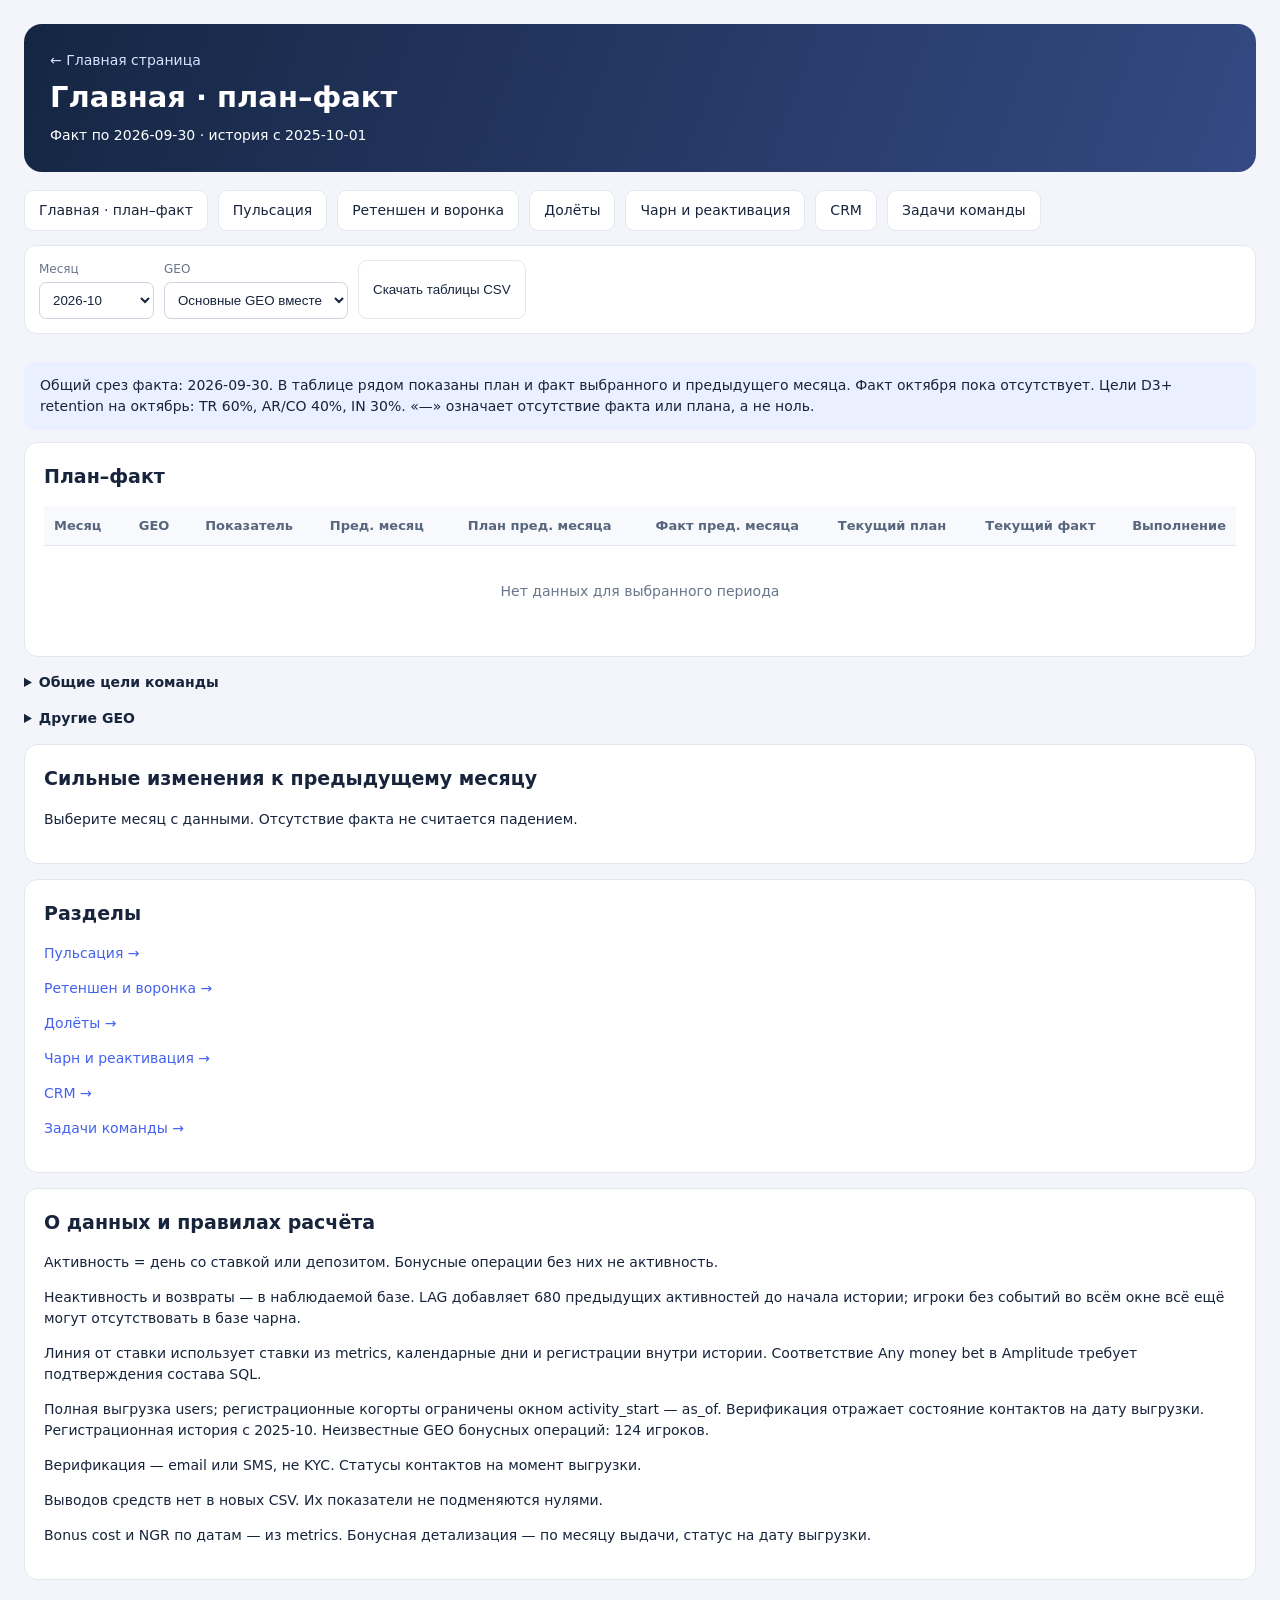
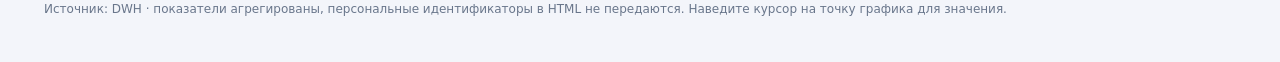
==== commit 13f2435c: "Add files via upload" ====
--- a/index.html
+++ b/index.html
@@ -1,5 +1,5 @@
 <!doctype html><html lang="ru"><head><meta charset="utf-8"><meta name="viewport" content="width=device-width,initial-scale=1"><title>Отчёты отдела</title><style>:root{--ink:#17243c;--muted:#69768b;--blue:#4361ee;--line:#e3e8f0}*{box-sizing:border-box}body{margin:0;background:#f3f5fa;color:var(--ink);font:14px/1.5 system-ui,sans-serif}.wrap{max-width:1520px;margin:auto;padding:24px}header{background:linear-gradient(110deg,#152643,#354983);color:white;border-radius:18px;padding:26px;margin-bottom:18px}h1{margin:5px 0;font-size:29px}h2{font-size:19px;margin-top:0}h3{font-size:15px}a{color:#4361ee;text-decoration:none}header a{color:#d7e3ff}nav,.tabs,.filters{display:flex;gap:10px;flex-wrap:wrap;margin:14px 0}nav a,.tabs button,button{padding:9px 14px;background:white;border:1px solid var(--line);border-radius:9px;cursor:pointer;color:var(--ink)}button.on{background:var(--blue);color:white}.filters{background:white;border:1px solid var(--line);border-radius:12px;padding:14px}.filters label{display:flex;flex-direction:column;gap:4px;color:var(--muted);font-size:12px}select,input{padding:9px;border:1px solid #ccd4e0;border-radius:7px;background:white;color:var(--ink)}.cards{display:grid;grid-template-columns:repeat(4,1fr);gap:14px;margin:18px 0}.card,.panel{background:white;border:1px solid var(--line);border-radius:14px;padding:19px;margin-bottom:15px}.card{margin:0}.value{font-size:28px;font-weight:700;letter-spacing:-.5px}.label{color:var(--muted)}.note{padding:13px 16px;background:#eaf0ff;border-radius:10px;margin:12px 0}.warn{background:#fff4da}.small,small{font-size:12px;color:var(--muted)}.grid{display:grid;grid-template-columns:1fr 1fr;gap:16px}.scroll{overflow:auto}table{border-collapse:collapse;width:100%;white-space:nowrap}td,th{text-align:right;padding:10px;border-bottom:1px solid var(--line);font-size:13px}td:first-child,th:first-child{text-align:left}th{background:#f7f9fd;color:#58677d}details{margin:15px 0}summary{cursor:pointer;font-weight:600}.legend{display:flex;gap:14px;flex-wrap:wrap}.dot{display:inline-block;width:9px;height:9px;border-radius:50%;margin-right:5px}.bars .row{display:grid;grid-template-columns:170px 1fr 150px;align-items:center;gap:12px;padding:9px 0}.bar{height:24px;background:#e9edfb;border-radius:5px;overflow:hidden}.bar>i{display:block;height:100%;background:#5670f4}.empty{padding:35px;text-align:center;color:var(--muted)}svg{width:100%;height:auto;max-height:390px}footer{margin:20px;color:var(--muted);font-size:12px}.alert{border-left:4px solid #e2a53a;padding:12px;background:#fff8e8;margin:8px 0}@media(max-width:850px){.cards,.grid{grid-template-columns:1fr 1fr}.wrap{padding:12px}.bars .row{grid-template-columns:100px 1fr 100px}}@media(max-width:520px){.cards,.grid{grid-template-columns:1fr}}
-</style></head><body data-page="index"><div class="wrap"><header><a href="index.html">← Главная страница</a><h1 id="title"></h1><div id="stamp"></div></header><nav id="nav"></nav><div class="filters"><label>Месяц<select id="month"></select></label><label>GEO<select id="geo"></select></label><button id="download">Скачать таблицы CSV</button></div><div id="tabs" class="tabs"></div><main id="content"></main><footer>Источник: DWH · показатели агрегированы, персональные идентификаторы в HTML не передаются. Наведите курсор на точку графика для значения.</footer></div><script>const DATA={"meta":{"as_of":"2026-09-30","activity_start":"2025-10-01","source_snapshot":"2026-10-01","full_registry_from":"2025-10","registry_note":"Полная выгрузка users; регистрационные когорты ограничены окном activity_start — as_of. Верификация отражает состояние контактов на дату выгрузки.","users":814373,"metrics_rows":448469,"active_users":100347,"financial_missing_rows":7,"lag_seed_users":680,"unknown_profile_users":124,"buckets":["1–7 дней","8–14 дней","15–30 дней","1–2 мес.","2–3 мес.","3–6 мес.","6 мес.+"],"primary":["TR","AR","CO","IN"],"geos":["AR","AZN","BD","CO","DB","DBVIP","DE","IN","KG","LB_UZ","MX","TR","UG","UNKNOWN","UZ","root"],"months":["2025-10","2025-11","2025-12","2026-01","2026-02","2026-03","2026-04","2026-05","2026-06","2026-07","2026-08","2026-09"],"warnings":["Активность = день со ставкой или депозитом. Бонусные операции без них не активность.","Неактивность и возвраты — в наблюдаемой базе. LAG добавляет 680 предыдущих активностей до начала истории; игроки без событий во всём окне всё ещё могут отсутствовать в базе чарна.","Линия от ставки использует ставки из metrics, календарные дни и регистрации внутри истории. Соответствие Any money bet в Amplitude требует подтверждения состава SQL.","Полная выгрузка users; регистрационные когорты ограничены окном activity_start — as_of. Верификация отражает состояние контактов на дату выгрузки. Регистрационная история с 2025-10. Неизвестные GEO бонусных операций: 124 игроков.","Верификация — email или SMS, не KYC. Статусы контактов на момент выгрузки.","Выводов средств нет в новых CSV. Их показатели не подменяются нулями.","Bonus cost и NGR по датам — из metrics. Бонусная детализация — по месяцу выдачи, статус на дату выгрузки."]},"plans":[{"month":"2026-09","section":"late_ftd","geo":"TR","metric":"late_ftd_count","label":"Поздние FTD","target":"250","unit":"players","responsible":"","previous_month":""},{"month":"2026-09","section":"late_ftd","geo":"IN","metric":"late_ftd_count","label":"Поздние FTD","target":"300","unit":"players","responsible":"","previous_month":""},{"month":"2026-09","section":"late_ftd","geo":"AR","metric":"late_ftd_count","label":"Поздние FTD","target":"250","unit":"players","responsible":"","previous_month":""},{"month":"2026-09","section":"retention","geo":"TR","metric":"retention_d3_plus","label":"D3+ Retention (месяц FTD)","target":"60","unit":"percent","responsible":"","previous_month":""},{"month":"2026-09","section":"retention","geo":"AR","metric":"retention_d3_plus","label":"D3+ Retention (месяц FTD)","target":"40","unit":"percent","responsible":"","previous_month":""},{"month":"2026-09","section":"retention","geo":"CO","metric":"retention_d3_plus","label":"D3+ Retention (месяц FTD)","target":"40","unit":"percent","responsible":"","previous_month":""},{"month":"2026-09","section":"retention","geo":"IN","metric":"retention_d3_plus","label":"D3+ Retention (месяц FTD)","target":"30","unit":"percent","responsible":"","previous_month":""},{"month":"2026-10","section":"late_ftd","geo":"TR","metric":"late_ftd_count","label":"Поздние FTD","target":"350","unit":"players","responsible":"Команда","previous_month":""},{"month":"2026-10","section":"late_ftd","geo":"AR","metric":"late_ftd_count","label":"Поздние FTD","target":"350","unit":"players","responsible":"Команда","previous_month":""},{"month":"2026-10","section":"late_ftd","geo":"CO","metric":"late_ftd_count","label":"Поздние FTD","target":"300","unit":"players","responsible":"Команда","previous_month":""},{"month":"2026-10","section":"late_ftd","geo":"IN","metric":"late_ftd_count","label":"Поздние FTD","target":"240","unit":"players","responsible":"Команда","previous_month":""},{"month":"2026-10","section":"crm","geo":"TR","metric":"trigger_email_open_rate","label":"Open Rate триггерных писем","target":"25","unit":"percent","responsible":"Кафтасев","previous_month":""},{"month":"2026-10","section":"crm","geo":"AR","metric":"trigger_email_open_rate","label":"Open Rate триггерных писем","target":"20","unit":"percent","responsible":"Кафтасев","previous_month":""},{"month":"2026-10","section":"crm","geo":"CO","metric":"trigger_email_open_rate","label":"Open Rate триггерных писем","target":"20","unit":"percent","responsible":"Кафтасев","previous_month":""},{"month":"2026-10","section":"retention","geo":"TR","metric":"retention_d3_plus","label":"RR 3D · определение и план уточнить","target":"","unit":"percent","responsible":"Шибут","previous_month":""},{"month":"2026-10","section":"retention","geo":"AR","metric":"retention_d3_plus","label":"RR 3D · определение и план уточнить","target":"","unit":"percent","responsible":"Шибут","previous_month":""},{"month":"2026-10","section":"retention","geo":"CO","metric":"retention_d3_plus","label":"RR 3D · определение и план уточнить","target":"","unit":"percent","responsible":"Шибут","previous_month":""},{"month":"2026-10","section":"retention","geo":"IN","metric":"retention_d3_plus","label":"RR 3D · определение и план уточнить","target":"","unit":"percent","responsible":"Шибут","previous_month":""},{"month":"2026-10","section":"projects","geo":"ALL","metric":"email_domains","label":"Подготовить и прогреть 5 новых email-доменов","target":"5","unit":"count","responsible":"Кафтасев","previous_month":"2"},{"month":"2026-10","section":"projects","geo":"ALL","metric":"communications_2","label":"Персонализированные триггерные цепочки Communications 2.0","target":"100","unit":"percent","responsible":"Кисицын","previous_month":""},{"month":"2026-10","section":"projects","geo":"ALL","metric":"crm_dashboard","label":"Разработать и реализовать CRM-дашборд","target":"100","unit":"percent","responsible":"Андреева","previous_month":""},{"month":"2026-10","section":"projects","geo":"ALL","metric":"push_timing","label":"Эксперимент с таймингом пушей PWA.partners","target":"100","unit":"percent","responsible":"Андреева","previous_month":""},{"month":"2026-10","section":"projects","geo":"ALL","metric":"inbox_triggers","label":"Инбоксы про все триггерные события в продукте","target":"100","unit":"percent","responsible":"Кисицын","previous_month":""}],"manual":[],"late":[{"month":"2025-10","geo":"AZN","reg_month":"2024-07","n":1,"delay_sum":457.0,"ftd_sum":17.6056,"base7":1,"active7":1,"d7_1":1,"d7_2":0,"d7_3":0,"d7_5":0,"d7_8":0,"base30":1,"active30":1,"d30_1":1,"d30_2":0,"d30_3":0,"d30_5":0,"d30_8":0,"ggr_usd":17.5993,"bonus_cost_usd":0.0,"ngr_usd":17.5993,"b3":1,"roll3":0,"b7":1,"roll7":0,"b14":1,"roll14":0,"b30":1,"roll30":0,"lag0":0,"lag1":0,"lag2":0,"lag3":0,"lag4":0,"lag5":0,"lag6":1},{"month":"2025-10","geo":"AZN","reg_month":"2024-08","n":2,"delay_sum":879.0,"ftd_sum":11.760200000000001,"base7":2,"active7":2,"d7_1":2,"d7_2":0,"d7_3":0,"d7_5":0,"d7_8":0,"base30":2,"active30":2,"d30_1":2,"d30_2":0,"d30_3":0,"d30_5":0,"d30_8":0,"ggr_usd":11.6733,"bonus_cost_usd":0.0,"ngr_usd":11.6733,"b3":2,"roll3":0,"b7":2,"roll7":0,"b14":2,"roll14":0,"b30":2,"roll30":0,"lag0":0,"lag1":0,"lag2":0,"lag3":0,"lag4":0,"lag5":0,"lag6":2},{"month":"2025-10","geo":"AZN","reg_month":"2025-07","n":1,"delay_sum":112.0,"ftd_sum":8.8246,"base7":1,"active7":1,"d7_1":1,"d7_2":0,"d7_3":0,"d7_5":0,"d7_8":0,"base30":1,"active30":1,"d30_1":1,"d30_2":0,"d30_3":0,"d30_5":0,"d30_8":0,"ggr_usd":8.8304,"bonus_cost_usd":0.0,"ngr_usd":8.8304,"b3":1,"roll3":0,"b7":1,"roll7":0,"b14":1,"roll14":0,"b30":1,"roll30":0,"lag0":0,"lag1":0,"lag2":0,"lag3":0,"lag4":0,"lag5":1,"lag6":0},{"month":"2025-10","geo":"AZN","reg_month":"2025-09","n":12,"delay_sum":143.0,"ftd_sum":101.87440000000001,"base7":12,"active7":23,"d7_1":12,"d7_2":5,"d7_3":1,"d7_5":0,"d7_8":0,"base30":12,"active30":23,"d30_1":12,"d30_2":5,"d30_3":1,"d30_5":0,"d30_8":0,"ggr_usd":212.0673,"bonus_cost_usd":38.685399999999994,"ngr_usd":173.38190000000003,"b3":12,"roll3":3,"b7":12,"roll7":0,"b14":12,"roll14":0,"b30":12,"roll30":0,"lag0":5,"lag1":4,"lag2":2,"lag3":1,"lag4":0,"lag5":0,"lag6":0},{"month":"2025-10","geo":"BD","reg_month":"2025-06","n":1,"delay_sum":142.0,"ftd_sum":4.0807,"base7":1,"active7":4,"d7_1":1,"d7_2":1,"d7_3":1,"d7_5":0,"d7_8":0,"base30":1,"active30":4,"d30_1":1,"d30_2":1,"d30_3":1,"d30_5":0,"d30_8":0,"ggr_usd":-1.441899999999999,"bonus_cost_usd":0.204,"ngr_usd":-1.6458999999999988,"b3":1,"roll3":1,"b7":1,"roll7":0,"b14":1,"roll14":0,"b30":1,"roll30":0,"lag0":0,"lag1":0,"lag2":0,"lag3":0,"lag4":0,"lag5":1,"lag6":0},{"month":"2025-10","geo":"BD","reg_month":"2025-09","n":43,"delay_sum":403.0,"ftd_sum":144.41160000000002,"base7":43,"active7":94,"d7_1":43,"d7_2":15,"d7_3":12,"d7_5":7,"d7_8":5,"base30":43,"active30":150,"d30_1":43,"d30_2":15,"d30_3":12,"d30_5":7,"d30_8":6,"ggr_usd":1216.1781999999998,"bonus_cost_usd":250.48160000000001,"ngr_usd":965.6965999999998,"b3":43,"roll3":21,"b7":43,"roll7":17,"b14":43,"roll14":9,"b30":43,"roll30":5,"lag0":25,"lag1":10,"lag2":5,"lag3":3,"lag4":0,"lag5":0,"lag6":0},{"month":"2025-10","geo":"TR","reg_month":"2025-05","n":2,"delay_sum":299.0,"ftd_sum":13.1509,"base7":2,"active7":4,"d7_1":2,"d7_2":0,"d7_3":0,"d7_5":0,"d7_8":0,"base30":2,"active30":5,"d30_1":2,"d30_2":0,"d30_3":0,"d30_5":0,"d30_8":0,"ggr_usd":14.7589,"bonus_cost_usd":1.6821000000000002,"ngr_usd":13.076799999999999,"b3":2,"roll3":1,"b7":2,"roll7":1,"b14":2,"roll14":0,"b30":2,"roll30":0,"lag0":0,"lag1":0,"lag2":0,"lag3":0,"lag4":0,"lag5":2,"lag6":0},{"month":"2025-10","geo":"TR","reg_month":"2025-06","n":3,"delay_sum":379.0,"ftd_sum":41.7282,"base7":3,"active7":6,"d7_1":3,"d7_2":0,"d7_3":0,"d7_5":0,"d7_8":0,"base30":3,"active30":6,"d30_1":3,"d30_2":0,"d30_3":0,"d30_5":0,"d30_8":0,"ggr_usd":43.786,"bonus_cost_usd":5.5537,"ngr_usd":38.232299999999995,"b3":3,"roll3":1,"b7":3,"roll7":1,"b14":3,"roll14":1,"b30":3,"roll30":1,"lag0":0,"lag1":0,"lag2":0,"lag3":0,"lag4":0,"lag5":3,"lag6":0},{"month":"2025-10","geo":"TR","reg_month":"2025-09","n":30,"delay_sum":451.0,"ftd_sum":403.12979999999993,"base7":30,"active7":71,"d7_1":30,"d7_2":9,"d7_3":7,"d7_5":1,"d7_8":1,"base30":30,"active30":139,"d30_1":30,"d30_2":12,"d30_3":10,"d30_5":2,"d30_8":1,"ggr_usd":3528.2859,"bonus_cost_usd":610.3914,"ngr_usd":2917.8945000000003,"b3":30,"roll3":20,"b7":30,"roll7":17,"b14":30,"roll14":12,"b30":30,"roll30":8,"lag0":14,"lag1":4,"lag2":8,"lag3":4,"lag4":0,"lag5":0,"lag6":0},{"month":"2025-10","geo":"UG","reg_month":"2025-08","n":1,"delay_sum":57.0,"ftd_sum":27.9441,"base7":1,"active7":2,"d7_1":1,"d7_2":0,"d7_3":0,"d7_5":0,"d7_8":0,"base30":1,"active30":7,"d30_1":1,"d30_2":1,"d30_3":1,"d30_5":0,"d30_8":0,"ggr_usd":152.6748,"bonus_cost_usd":188.9463,"ngr_usd":-36.2715,"b3":1,"roll3":1,"b7":1,"roll7":1,"b14":1,"roll14":1,"b30":1,"roll30":1,"lag0":0,"lag1":0,"lag2":0,"lag3":1,"lag4":0,"lag5":0,"lag6":0},{"month":"2025-11","geo":"AZN","reg_month":"2025-05","n":1,"delay_sum":181.0,"ftd_sum":58.827,"base7":1,"active7":2,"d7_1":1,"d7_2":0,"d7_3":0,"d7_5":0,"d7_8":0,"base30":1,"active30":2,"d30_1":1,"d30_2":0,"d30_3":0,"d30_5":0,"d30_8":0,"ggr_usd":64.5,"bonus_cost_usd":5.8827,"ngr_usd":58.6173,"b3":1,"roll3":0,"b7":1,"roll7":0,"b14":1,"roll14":0,"b30":1,"roll30":0,"lag0":0,"lag1":0,"lag2":0,"lag3":0,"lag4":0,"lag5":0,"lag6":1},{"month":"2025-11","geo":"AZN","reg_month":"2025-10","n":12,"delay_sum":195.0,"ftd_sum":411.3173,"base7":12,"active7":28,"d7_1":12,"d7_2":5,"d7_3":0,"d7_5":0,"d7_8":0,"base30":12,"active30":36,"d30_1":12,"d30_2":6,"d30_3":1,"d30_5":0,"d30_8":0,"ggr_usd":502.9483,"bonus_cost_usd":98.65099999999998,"ngr_usd":404.2973,"b3":12,"roll3":9,"b7":12,"roll7":6,"b14":12,"roll14":3,"b30":12,"roll30":1,"lag0":3,"lag1":4,"lag2":3,"lag3":2,"lag4":0,"lag5":0,"lag6":0},{"month":"2025-11","geo":"BD","reg_month":"2025-07","n":1,"delay_sum":121.0,"ftd_sum":2.452,"base7":1,"active7":2,"d7_1":1,"d7_2":0,"d7_3":0,"d7_5":0,"d7_8":0,"base30":1,"active30":2,"d30_1":1,"d30_2":0,"d30_3":0,"d30_5":0,"d30_8":0,"ggr_usd":3.4639,"bonus_cost_usd":1.1077000000000001,"ngr_usd":2.3562000000000003,"b3":1,"roll3":1,"b7":1,"roll7":0,"b14":1,"roll14":0,"b30":1,"roll30":0,"lag0":0,"lag1":0,"lag2":0,"lag3":0,"lag4":0,"lag5":1,"lag6":0},{"month":"2025-11","geo":"BD","reg_month":"2025-08","n":1,"delay_sum":71.0,"ftd_sum":8.2061,"base7":1,"active7":1,"d7_1":1,"d7_2":0,"d7_3":0,"d7_5":0,"d7_8":0,"base30":1,"active30":1,"d30_1":1,"d30_2":0,"d30_3":0,"d30_5":0,"d30_8":0,"ggr_usd":8.2072,"bonus_cost_usd":0.4103,"ngr_usd":7.7969,"b3":1,"roll3":0,"b7":1,"roll7":0,"b14":1,"roll14":0,"b30":1,"roll30":0,"lag0":0,"lag1":0,"lag2":0,"lag3":0,"lag4":1,"lag5":0,"lag6":0},{"month":"2025-11","geo":"BD","reg_month":"2025-09","n":5,"delay_sum":267.0,"ftd_sum":26.4576,"base7":5,"active7":12,"d7_1":5,"d7_2":1,"d7_3":0,"d7_5":0,"d7_8":0,"base30":5,"active30":18,"d30_1":5,"d30_2":2,"d30_3":1,"d30_5":0,"d30_8":0,"ggr_usd":49.442400000000006,"bonus_cost_usd":2.8497999999999997,"ngr_usd":46.59259999999999,"b3":5,"roll3":3,"b7":5,"roll7":3,"b14":5,"roll14":3,"b30":5,"roll30":2,"lag0":0,"lag1":0,"lag2":0,"lag3":3,"lag4":2,"lag5":0,"lag6":0},{"month":"2025-11","geo":"BD","reg_month":"2025-10","n":340,"delay_sum":4861.0,"ftd_sum":1226.5426,"base7":340,"active7":759,"d7_1":340,"d7_2":100,"d7_3":49,"d7_5":23,"d7_8":13,"base30":340,"active30":995,"d30_1":340,"d30_2":112,"d30_3":64,"d30_5":30,"d30_8":19,"ggr_usd":3301.0148000000004,"bonus_cost_usd":665.1101000000001,"ngr_usd":2635.9047,"b3":340,"roll3":160,"b7":340,"roll7":111,"b14":340,"roll14":78,"b30":340,"roll30":40,"lag0":114,"lag1":80,"lag2":117,"lag3":29,"lag4":0,"lag5":0,"lag6":0},{"month":"2025-11","geo":"TR","reg_month":"2025-05","n":2,"delay_sum":352.0,"ftd_sum":18.9386,"base7":2,"active7":8,"d7_1":2,"d7_2":1,"d7_3":1,"d7_5":1,"d7_8":1,"base30":2,"active30":13,"d30_1":2,"d30_2":1,"d30_3":1,"d30_5":1,"d30_8":1,"ggr_usd":391.41900000000004,"bonus_cost_usd":121.6452,"ngr_usd":269.7738,"b3":2,"roll3":2,"b7":2,"roll7":2,"b14":2,"roll14":2,"b30":2,"roll30":1,"lag0":0,"lag1":0,"lag2":0,"lag3":0,"lag4":0,"lag5":1,"lag6":1},{"month":"2025-11","geo":"TR","reg_month":"2025-06","n":3,"delay_sum":450.0,"ftd_sum":34.4148,"base7":3,"active7":8,"d7_1":3,"d7_2":0,"d7_3":0,"d7_5":0,"d7_8":0,"base30":3,"active30":9,"d30_1":3,"d30_2":0,"d30_3":0,"d30_5":0,"d30_8":0,"ggr_usd":39.6548,"bonus_cost_usd":5.673100000000001,"ngr_usd":33.981700000000004,"b3":3,"roll3":2,"b7":3,"roll7":2,"b14":3,"roll14":1,"b30":3,"roll30":1,"lag0":0,"lag1":0,"lag2":0,"lag3":0,"lag4":0,"lag5":3,"lag6":0},{"month":"2025-11","geo":"TR","reg_month":"2025-07","n":5,"delay_sum":583.0,"ftd_sum":65.0593,"base7":5,"active7":13,"d7_1":5,"d7_2":2,"d7_3":1,"d7_5":0,"d7_8":0,"base30":5,"active30":15,"d30_1":5,"d30_2":2,"d30_3":2,"d30_5":0,"d30_8":0,"ggr_usd":90.70230000000001,"bonus_cost_usd":64.43629999999999,"ngr_usd":26.26600000000001,"b3":5,"roll3":3,"b7":5,"roll7":2,"b14":5,"roll14":1,"b30":5,"roll30":1,"lag0":0,"lag1":0,"lag2":0,"lag3":0,"lag4":0,"lag5":5,"lag6":0},{"month":"2025-11","geo":"TR","reg_month":"2025-08","n":1,"delay_sum":84.0,"ftd_sum":5.9357,"base7":1,"active7":2,"d7_1":1,"d7_2":0,"d7_3":0,"d7_5":0,"d7_8":0,"base30":1,"active30":2,"d30_1":1,"d30_2":0,"d30_3":0,"d30_5":0,"d30_8":0,"ggr_usd":6.519,"bonus_cost_usd":0.6524,"ngr_usd":5.8666,"b3":1,"roll3":0,"b7":1,"roll7":0,"b14":1,"roll14":0,"b30":1,"roll30":0,"lag0":0,"lag1":0,"lag2":0,"lag3":0,"lag4":1,"lag5":0,"lag6":0},{"month":"2025-11","geo":"TR","reg_month":"2025-09","n":9,"delay_sum":507.0,"ftd_sum":112.63520000000001,"base7":9,"active7":29,"d7_1":9,"d7_2":6,"d7_3":5,"d7_5":2,"d7_8":2,"base30":9,"active30":39,"d30_1":9,"d30_2":6,"d30_3":5,"d30_5":2,"d30_8":2,"ggr_usd":952.3514,"bonus_cost_usd":276.8968,"ngr_usd":675.4546,"b3":9,"roll3":7,"b7":9,"roll7":6,"b14":9,"roll14":6,"b30":9,"roll30":5,"lag0":0,"lag1":0,"lag2":0,"lag3":5,"lag4":4,"lag5":0,"lag6":0},{"month":"2025-11","geo":"TR","reg_month":"2025-10","n":35,"delay_sum":490.0,"ftd_sum":440.57489999999996,"base7":35,"active7":108,"d7_1":35,"d7_2":17,"d7_3":11,"d7_5":7,"d7_8":4,"base30":35,"active30":143,"d30_1":35,"d30_2":18,"d30_3":11,"d30_5":7,"d30_8":4,"ggr_usd":1456.5166000000002,"bonus_cost_usd":336.6598,"ngr_usd":1119.8568,"b3":35,"roll3":22,"b7":35,"roll7":16,"b14":35,"roll14":8,"b30":35,"roll30":3,"lag0":11,"lag1":8,"lag2":14,"lag3":2,"lag4":0,"lag5":0,"lag6":0},{"month":"2025-11","geo":"UG","reg_month":"2025-10","n":3,"delay_sum":33.0,"ftd_sum":42.1319,"base7":3,"active7":8,"d7_1":3,"d7_2":1,"d7_3":0,"d7_5":0,"d7_8":0,"base30":3,"active30":24,"d30_1":3,"d30_2":1,"d30_3":1,"d30_5":1,"d30_8":1,"ggr_usd":406.3123,"bonus_cost_usd":198.1704,"ngr_usd":208.14190000000002,"b3":3,"roll3":2,"b7":3,"roll7":1,"b14":3,"roll14":1,"b30":3,"roll30":1,"lag0":2,"lag1":0,"lag2":1,"lag3":0,"lag4":0,"lag5":0,"lag6":0},{"month":"2025-11","geo":"UZ","reg_month":"2025-10","n":1,"delay_sum":28.0,"ftd_sum":4.1649,"base7":1,"active7":2,"d7_1":1,"d7_2":0,"d7_3":0,"d7_5":0,"d7_8":0,"base30":1,"active30":2,"d30_1":1,"d30_2":0,"d30_3":0,"d30_5":0,"d30_8":0,"ggr_usd":8.285599999999999,"bonus_cost_usd":4.1649,"ngr_usd":4.120699999999999,"b3":1,"roll3":0,"b7":1,"roll7":0,"b14":1,"roll14":0,"b30":1,"roll30":0,"lag0":0,"lag1":0,"lag2":1,"lag3":0,"lag4":0,"lag5":0,"lag6":0},{"month":"2025-12","geo":"BD","reg_month":"2025-06","n":1,"delay_sum":205.0,"ftd_sum":3.6774,"base7":1,"active7":3,"d7_1":1,"d7_2":1,"d7_3":1,"d7_5":0,"d7_8":0,"base30":1,"active30":3,"d30_1":1,"d30_2":1,"d30_3":1,"d30_5":0,"d30_8":0,"ggr_usd":6.5698,"bonus_cost_usd":0.6495,"ngr_usd":5.920300000000001,"b3":1,"roll3":1,"b7":1,"roll7":0,"b14":1,"roll14":0,"b30":1,"roll30":0,"lag0":0,"lag1":0,"lag2":0,"lag3":0,"lag4":0,"lag5":0,"lag6":1},{"month":"2025-12","geo":"BD","reg_month":"2025-09","n":1,"delay_sum":74.0,"ftd_sum":2.4671,"base7":1,"active7":1,"d7_1":1,"d7_2":0,"d7_3":0,"d7_5":0,"d7_8":0,"base30":1,"active30":4,"d30_1":1,"d30_2":1,"d30_3":0,"d30_5":0,"d30_8":0,"ggr_usd":7.9599,"bonus_cost_usd":3.1006,"ngr_usd":4.8593,"b3":1,"roll3":1,"b7":1,"roll7":1,"b14":1,"roll14":1,"b30":1,"roll30":1,"lag0":0,"lag1":0,"lag2":0,"lag3":0,"lag4":1,"lag5":0,"lag6":0},{"month":"2025-12","geo":"BD","reg_month":"2025-10","n":22,"delay_sum":1279.0,"ftd_sum":93.2342,"base7":22,"active7":56,"d7_1":22,"d7_2":8,"d7_3":5,"d7_5":2,"d7_8":2,"base30":22,"active30":103,"d30_1":22,"d30_2":9,"d30_3":6,"d30_5":3,"d30_8":2,"ggr_usd":479.688,"bonus_cost_usd":128.37709999999998,"ngr_usd":351.3109,"b3":22,"roll3":13,"b7":22,"roll7":12,"b14":22,"roll14":9,"b30":22,"roll30":6,"lag0":0,"lag1":0,"lag2":0,"lag3":12,"lag4":10,"lag5":0,"lag6":0},{"month":"2025-12","geo":"BD","reg_month":"2025-11","n":59,"delay_sum":1019.0,"ftd_sum":306.0217,"base7":59,"active7":154,"d7_1":59,"d7_2":26,"d7_3":16,"d7_5":7,"d7_8":6,"base30":59,"active30":217,"d30_1":59,"d30_2":29,"d30_3":21,"d30_5":8,"d30_8":8,"ggr_usd":395.24890000000005,"bonus_cost_usd":269.1872,"ngr_usd":126.06169999999995,"b3":59,"roll3":35,"b7":59,"roll7":30,"b14":59,"roll14":20,"b30":59,"roll30":13,"lag0":15,"lag1":12,"lag2":22,"lag3":10,"lag4":0,"lag5":0,"lag6":0},{"month":"2025-12","geo":"DBVIP","reg_month":"2025-11","n":1,"delay_sum":26.0,"ftd_sum":20.2561,"base7":1,"active7":1,"d7_1":1,"d7_2":1,"d7_3":0,"d7_5":0,"d7_8":0,"base30":1,"active30":1,"d30_1":1,"d30_2":1,"d30_3":0,"d30_5":0,"d30_8":0,"ggr_usd":54.7147,"bonus_cost_usd":10.9212,"ngr_usd":43.7935,"b3":1,"roll3":0,"b7":1,"roll7":0,"b14":1,"roll14":0,"b30":1,"roll30":0,"lag0":0,"lag1":0,"lag2":1,"lag3":0,"lag4":0,"lag5":0,"lag6":0},{"month":"2025-12","geo":"TR","reg_month":"2025-05","n":5,"delay_sum":1071.0,"ftd_sum":164.12349999999998,"base7":5,"active7":12,"d7_1":5,"d7_2":1,"d7_3":0,"d7_5":0,"d7_8":0,"base30":5,"active30":16,"d30_1":5,"d30_2":2,"d30_3":1,"d30_5":0,"d30_8":0,"ggr_usd":-7.17710000000001,"bonus_cost_usd":18.7023,"ngr_usd":-25.8794,"b3":5,"roll3":3,"b7":5,"roll7":3,"b14":5,"roll14":3,"b30":5,"roll30":2,"lag0":0,"lag1":0,"lag2":0,"lag3":0,"lag4":0,"lag5":0,"lag6":5},{"month":"2025-12","geo":"TR","reg_month":"2025-06","n":3,"delay_sum":490.0,"ftd_sum":93.92250000000001,"base7":3,"active7":11,"d7_1":3,"d7_2":1,"d7_3":1,"d7_5":1,"d7_8":0,"base30":3,"active30":14,"d30_1":3,"d30_2":1,"d30_3":1,"d30_5":1,"d30_8":1,"ggr_usd":2.942799999999991,"bonus_cost_usd":53.8419,"ngr_usd":-50.899100000000004,"b3":3,"roll3":3,"b7":3,"roll7":2,"b14":3,"roll14":2,"b30":3,"roll30":2,"lag0":0,"lag1":0,"lag2":0,"lag3":0,"lag4":0,"lag5":3,"lag6":0},{"month":"2025-12","geo":"TR","reg_month":"2025-07","n":2,"delay_sum":316.0,"ftd_sum":70.2046,"base7":2,"active7":6,"d7_1":2,"d7_2":0,"d7_3":0,"d7_5":0,"d7_8":0,"base30":2,"active30":6,"d30_1":2,"d30_2":0,"d30_3":0,"d30_5":0,"d30_8":0,"ggr_usd":77.5721,"bonus_cost_usd":7.3891,"ngr_usd":70.18299999999999,"b3":2,"roll3":1,"b7":2,"roll7":1,"b14":2,"roll14":1,"b30":2,"roll30":1,"lag0":0,"lag1":0,"lag2":0,"lag3":0,"lag4":0,"lag5":2,"lag6":0},{"month":"2025-12","geo":"TR","reg_month":"2025-08","n":2,"delay_sum":257.0,"ftd_sum":93.3815,"base7":2,"active7":16,"d7_1":2,"d7_2":2,"d7_3":2,"d7_5":2,"d7_8":2,"base30":2,"active30":39,"d30_1":2,"d30_2":2,"d30_3":2,"d30_5":2,"d30_8":2,"ggr_usd":1656.3257,"bonus_cost_usd":417.0864,"ngr_usd":1239.2393000000002,"b3":2,"roll3":2,"b7":2,"roll7":2,"b14":2,"roll14":2,"b30":2,"roll30":2,"lag0":0,"lag1":0,"lag2":0,"lag3":0,"lag4":0,"lag5":2,"lag6":0},{"month":"2025-12","geo":"TR","reg_month":"2025-09","n":1,"delay_sum":101.0,"ftd_sum":70.0558,"base7":1,"active7":4,"d7_1":1,"d7_2":0,"d7_3":0,"d7_5":0,"d7_8":0,"base30":1,"active30":8,"d30_1":1,"d30_2":1,"d30_3":0,"d30_5":0,"d30_8":0,"ggr_usd":102.52,"bonus_cost_usd":13.5533,"ngr_usd":88.9667,"b3":1,"roll3":1,"b7":1,"roll7":1,"b14":1,"roll14":1,"b30":1,"roll30":1,"lag0":0,"lag1":0,"lag2":0,"lag3":0,"lag4":0,"lag5":1,"lag6":0},{"month":"2025-12","geo":"TR","reg_month":"2025-10","n":2,"delay_sum":107.0,"ftd_sum":47.276799999999994,"base7":2,"active7":6,"d7_1":2,"d7_2":1,"d7_3":0,"d7_5":0,"d7_8":0,"base30":2,"active30":8,"d30_1":2,"d30_2":1,"d30_3":1,"d30_5":1,"d30_8":0,"ggr_usd":366.919,"bonus_cost_usd":65.6482,"ngr_usd":301.27079999999995,"b3":2,"roll3":1,"b7":2,"roll7":1,"b14":2,"roll14":1,"b30":2,"roll30":1,"lag0":0,"lag1":0,"lag2":0,"lag3":1,"lag4":1,"lag5":0,"lag6":0},{"month":"2025-12","geo":"TR","reg_month":"2025-11","n":26,"delay_sum":637.0,"ftd_sum":833.9342,"base7":26,"active7":95,"d7_1":26,"d7_2":12,"d7_3":7,"d7_5":4,"d7_8":4,"base30":26,"active30":172,"d30_1":26,"d30_2":13,"d30_3":9,"d30_5":7,"d30_8":4,"ggr_usd":7448.952399999999,"bonus_cost_usd":1277.6452999999997,"ngr_usd":6171.3071,"b3":26,"roll3":21,"b7":26,"roll7":15,"b14":26,"roll14":15,"b30":26,"roll30":14,"lag0":2,"lag1":4,"lag2":13,"lag3":7,"lag4":0,"lag5":0,"lag6":0},{"month":"2026-01","geo":"AZN","reg_month":"2025-11","n":1,"delay_sum":49.0,"ftd_sum":23.4742,"base7":1,"active7":1,"d7_1":1,"d7_2":1,"d7_3":0,"d7_5":0,"d7_8":0,"base30":1,"active30":1,"d30_1":1,"d30_2":1,"d30_3":0,"d30_5":0,"d30_8":0,"ggr_usd":23.8765,"bonus_cost_usd":53.2277,"ngr_usd":-29.3512,"b3":1,"roll3":1,"b7":1,"roll7":1,"b14":1,"roll14":1,"b30":1,"roll30":1,"lag0":0,"lag1":0,"lag2":0,"lag3":1,"lag4":0,"lag5":0,"lag6":0},{"month":"2026-01","geo":"AZN","reg_month":"2025-12","n":1,"delay_sum":14.0,"ftd_sum":29.3444,"base7":1,"active7":2,"d7_1":1,"d7_2":1,"d7_3":0,"d7_5":0,"d7_8":0,"base30":1,"active30":2,"d30_1":1,"d30_2":1,"d30_3":0,"d30_5":0,"d30_8":0,"ggr_usd":55.5157,"bonus_cost_usd":30.3128,"ngr_usd":25.2029,"b3":1,"roll3":0,"b7":1,"roll7":0,"b14":1,"roll14":0,"b30":1,"roll30":0,"lag0":0,"lag1":1,"lag2":0,"lag3":0,"lag4":0,"lag5":0,"lag6":0},{"month":"2026-01","geo":"BD","reg_month":"2025-09","n":2,"delay_sum":215.0,"ftd_sum":4.9089,"base7":2,"active7":5,"d7_1":2,"d7_2":0,"d7_3":0,"d7_5":0,"d7_8":0,"base30":2,"active30":6,"d30_1":2,"d30_2":1,"d30_3":0,"d30_5":0,"d30_8":0,"ggr_usd":3.8091000000000004,"bonus_cost_usd":0.5429999999999999,"ngr_usd":3.2661000000000002,"b3":2,"roll3":1,"b7":2,"roll7":1,"b14":2,"roll14":1,"b30":2,"roll30":0,"lag0":0,"lag1":0,"lag2":0,"lag3":0,"lag4":0,"lag5":2,"lag6":0},{"month":"2026-01","geo":"BD","reg_month":"2025-10","n":11,"delay_sum":955.0,"ftd_sum":75.2491,"base7":11,"active7":24,"d7_1":11,"d7_2":6,"d7_3":4,"d7_5":2,"d7_8":0,"base30":11,"active30":28,"d30_1":11,"d30_2":6,"d30_3":5,"d30_5":2,"d30_8":0,"ggr_usd":-44.966899999999995,"bonus_cost_usd":8.7958,"ngr_usd":-53.762699999999995,"b3":11,"roll3":5,"b7":11,"roll7":3,"b14":11,"roll14":3,"b30":11,"roll30":3,"lag0":0,"lag1":0,"lag2":0,"lag3":0,"lag4":7,"lag5":4,"lag6":0},{"month":"2026-01","geo":"BD","reg_month":"2025-11","n":7,"delay_sum":420.0,"ftd_sum":36.79220000000001,"base7":7,"active7":21,"d7_1":7,"d7_2":4,"d7_3":2,"d7_5":1,"d7_8":1,"base30":7,"active30":41,"d30_1":7,"d30_2":5,"d30_3":2,"d30_5":1,"d30_8":1,"ggr_usd":104.78030000000001,"bonus_cost_usd":34.9023,"ngr_usd":69.87800000000001,"b3":7,"roll3":5,"b7":7,"roll7":5,"b14":7,"roll14":4,"b30":7,"roll30":1,"lag0":0,"lag1":0,"lag2":0,"lag3":3,"lag4":4,"lag5":0,"lag6":0},{"month":"2026-01","geo":"BD","reg_month":"2025-12","n":106,"delay_sum":1327.0,"ftd_sum":364.7128,"base7":106,"active7":257,"d7_1":106,"d7_2":40,"d7_3":28,"d7_5":12,"d7_8":5,"base30":106,"active30":357,"d30_1":106,"d30_2":45,"d30_3":34,"d30_5":18,"d30_8":9,"ggr_usd":4732.2536,"bonus_cost_usd":1015.5351,"ngr_usd":3716.7185,"b3":106,"roll3":46,"b7":106,"roll7":40,"b14":106,"roll14":26,"b30":106,"roll30":22,"lag0":38,"lag1":32,"lag2":31,"lag3":5,"lag4":0,"lag5":0,"lag6":0},{"month":"2026-01","geo":"TR","reg_month":"2025-05","n":3,"delay_sum":746.0,"ftd_sum":57.655300000000004,"base7":3,"active7":11,"d7_1":3,"d7_2":1,"d7_3":1,"d7_5":1,"d7_8":0,"base30":3,"active30":19,"d30_1":3,"d30_2":2,"d30_3":2,"d30_5":1,"d30_8":1,"ggr_usd":350.7475999999999,"bonus_cost_usd":131.1679,"ngr_usd":219.57969999999995,"b3":3,"roll3":3,"b7":3,"roll7":3,"b14":3,"roll14":3,"b30":3,"roll30":2,"lag0":0,"lag1":0,"lag2":0,"lag3":0,"lag4":0,"lag5":0,"lag6":3},{"month":"2026-01","geo":"TR","reg_month":"2025-06","n":4,"delay_sum":896.0,"ftd_sum":57.8257,"base7":4,"active7":6,"d7_1":4,"d7_2":0,"d7_3":0,"d7_5":0,"d7_8":0,"base30":4,"active30":6,"d30_1":4,"d30_2":0,"d30_3":0,"d30_5":0,"d30_8":0,"ggr_usd":59.763099999999994,"bonus_cost_usd":3.7655,"ngr_usd":55.997600000000006,"b3":4,"roll3":1,"b7":4,"roll7":1,"b14":4,"roll14":1,"b30":4,"roll30":1,"lag0":0,"lag1":0,"lag2":0,"lag3":0,"lag4":0,"lag5":0,"lag6":4},{"month":"2026-01","geo":"TR","reg_month":"2025-07","n":2,"delay_sum":381.0,"ftd_sum":23.0679,"base7":2,"active7":8,"d7_1":2,"d7_2":2,"d7_3":1,"d7_5":0,"d7_8":0,"base30":2,"active30":11,"d30_1":2,"d30_2":2,"d30_3":2,"d30_5":1,"d30_8":0,"ggr_usd":108.9236,"bonus_cost_usd":6.7722,"ngr_usd":102.1514,"b3":2,"roll3":2,"b7":2,"roll7":2,"b14":2,"roll14":2,"b30":2,"roll30":1,"lag0":0,"lag1":0,"lag2":0,"lag3":0,"lag4":0,"lag5":1,"lag6":1},{"month":"2026-01","geo":"TR","reg_month":"2025-08","n":3,"delay_sum":479.0,"ftd_sum":104.021,"base7":3,"active7":8,"d7_1":3,"d7_2":3,"d7_3":1,"d7_5":1,"d7_8":0,"base30":3,"active30":11,"d30_1":3,"d30_2":3,"d30_3":1,"d30_5":1,"d30_8":0,"ggr_usd":-198.93379999999982,"bonus_cost_usd":174.17039999999997,"ngr_usd":-373.1042000000001,"b3":3,"roll3":3,"b7":3,"roll7":3,"b14":3,"roll14":2,"b30":3,"roll30":2,"lag0":0,"lag1":0,"lag2":0,"lag3":0,"lag4":0,"lag5":3,"lag6":0},{"month":"2026-01","geo":"TR","reg_month":"2025-09","n":3,"delay_sum":322.0,"ftd_sum":69.6105,"base7":3,"active7":5,"d7_1":3,"d7_2":1,"d7_3":0,"d7_5":0,"d7_8":0,"base30":3,"active30":7,"d30_1":3,"d30_2":2,"d30_3":0,"d30_5":0,"d30_8":0,"ggr_usd":107.2491,"bonus_cost_usd":5.2158,"ngr_usd":102.0333,"b3":3,"roll3":1,"b7":3,"roll7":1,"b14":3,"roll14":1,"b30":3,"roll30":1,"lag0":0,"lag1":0,"lag2":0,"lag3":0,"lag4":0,"lag5":3,"lag6":0},{"month":"2026-01","geo":"TR","reg_month":"2025-10","n":16,"delay_sum":1411.0,"ftd_sum":380.38469999999995,"base7":16,"active7":47,"d7_1":16,"d7_2":8,"d7_3":7,"d7_5":4,"d7_8":3,"base30":16,"active30":65,"d30_1":16,"d30_2":8,"d30_3":7,"d30_5":4,"d30_8":3,"ggr_usd":498.4082,"bonus_cost_usd":246.39749999999998,"ngr_usd":252.01070000000004,"b3":16,"roll3":12,"b7":16,"roll7":10,"b14":16,"roll14":8,"b30":16,"roll30":5,"lag0":0,"lag1":0,"lag2":0,"lag3":0,"lag4":12,"lag5":4,"lag6":0},{"month":"2026-01","geo":"TR","reg_month":"2025-11","n":28,"delay_sum":1875.0,"ftd_sum":749.9468999999999,"base7":28,"active7":86,"d7_1":28,"d7_2":16,"d7_3":8,"d7_5":3,"d7_8":1,"base30":28,"active30":110,"d30_1":28,"d30_2":16,"d30_3":10,"d30_5":4,"d30_8":1,"ggr_usd":1707.2616,"bonus_cost_usd":320.20329999999996,"ngr_usd":1387.0583,"b3":28,"roll3":22,"b7":28,"roll7":17,"b14":28,"roll14":16,"b30":28,"roll30":10,"lag0":0,"lag1":0,"lag2":0,"lag3":8,"lag4":20,"lag5":0,"lag6":0},{"month":"2026-01","geo":"TR","reg_month":"2025-12","n":216,"delay_sum":5687.0,"ftd_sum":5144.653899999999,"base7":216,"active7":665,"d7_1":216,"d7_2":106,"d7_3":57,"d7_5":35,"d7_8":18,"base30":216,"active30":1163,"d30_1":216,"d30_2":133,"d30_3":95,"d30_5":60,"d30_8":40,"ggr_usd":18635.3829,"bonus_cost_usd":5098.8812,"ngr_usd":13536.5017,"b3":216,"roll3":149,"b7":216,"roll7":125,"b14":216,"roll14":111,"b30":216,"roll30":91,"lag0":18,"lag1":31,"lag2":77,"lag3":90,"lag4":0,"lag5":0,"lag6":0},{"month":"2026-02","geo":"BD","reg_month":"2025-09","n":1,"delay_sum":157.0,"ftd_sum":4.0936,"base7":1,"active7":1,"d7_1":1,"d7_2":0,"d7_3":0,"d7_5":0,"d7_8":0,"base30":1,"active30":4,"d30_1":1,"d30_2":0,"d30_3":0,"d30_5":0,"d30_8":0,"ggr_usd":4.4898,"bonus_cost_usd":0.449,"ngr_usd":4.0408,"b3":1,"roll3":1,"b7":1,"roll7":1,"b14":1,"roll14":1,"b30":1,"roll30":0,"lag0":0,"lag1":0,"lag2":0,"lag3":0,"lag4":0,"lag5":1,"lag6":0},{"month":"2026-02","geo":"BD","reg_month":"2025-10","n":6,"delay_sum":695.0,"ftd_sum":22.92,"base7":6,"active7":13,"d7_1":6,"d7_2":2,"d7_3":1,"d7_5":0,"d7_8":0,"base30":6,"active30":14,"d30_1":6,"d30_2":2,"d30_3":1,"d30_5":0,"d30_8":0,"ggr_usd":36.2583,"bonus_cost_usd":3.5774,"ngr_usd":32.6809,"b3":6,"roll3":2,"b7":6,"roll7":2,"b14":6,"roll14":1,"b30":6,"roll30":1,"lag0":0,"lag1":0,"lag2":0,"lag3":0,"lag4":0,"lag5":6,"lag6":0},{"month":"2026-02","geo":"BD","reg_month":"2025-11","n":7,"delay_sum":677.0,"ftd_sum":31.934500000000003,"base7":7,"active7":23,"d7_1":7,"d7_2":3,"d7_3":2,"d7_5":1,"d7_8":1,"base30":7,"active30":42,"d30_1":7,"d30_2":4,"d30_3":2,"d30_5":1,"d30_8":1,"ggr_usd":-194.36959999999996,"bonus_cost_usd":13.199900000000001,"ngr_usd":-207.56949999999998,"b3":7,"roll3":5,"b7":7,"roll7":5,"b14":7,"roll14":4,"b30":7,"roll30":4,"lag0":0,"lag1":0,"lag2":0,"lag3":0,"lag4":2,"lag5":5,"lag6":0},{"month":"2026-02","geo":"BD","reg_month":"2025-12","n":11,"delay_sum":626.0,"ftd_sum":51.589,"base7":11,"active7":24,"d7_1":11,"d7_2":5,"d7_3":0,"d7_5":0,"d7_8":0,"base30":11,"active30":32,"d30_1":11,"d30_2":5,"d30_3":1,"d30_5":1,"d30_8":0,"ggr_usd":82.4737,"bonus_cost_usd":9.091500000000002,"ngr_usd":73.38220000000001,"b3":11,"roll3":6,"b7":11,"roll7":6,"b14":11,"roll14":6,"b30":11,"roll30":3,"lag0":0,"lag1":0,"lag2":0,"lag3":5,"lag4":6,"lag5":0,"lag6":0},{"month":"2026-02","geo":"BD","reg_month":"2026-01","n":41,"delay_sum":695.0,"ftd_sum":196.3409,"base7":41,"active7":85,"d7_1":41,"d7_2":18,"d7_3":10,"d7_5":5,"d7_8":1,"base30":41,"active30":152,"d30_1":41,"d30_2":22,"d30_3":15,"d30_5":11,"d30_8":5,"ggr_usd":492.8645,"bonus_cost_usd":90.21390000000001,"ngr_usd":402.6506,"b3":41,"roll3":23,"b7":41,"roll7":20,"b14":41,"roll14":16,"b30":41,"roll30":10,"lag0":11,"lag1":10,"lag2":13,"lag3":7,"lag4":0,"lag5":0,"lag6":0},{"month":"2026-02","geo":"TR","reg_month":"2025-05","n":3,"delay_sum":847.0,"ftd_sum":45.7614,"base7":3,"active7":5,"d7_1":3,"d7_2":1,"d7_3":0,"d7_5":0,"d7_8":0,"base30":3,"active30":6,"d30_1":3,"d30_2":1,"d30_3":1,"d30_5":0,"d30_8":0,"ggr_usd":81.8841,"bonus_cost_usd":4.0372,"ngr_usd":77.8469,"b3":3,"roll3":1,"b7":3,"roll7":1,"b14":3,"roll14":1,"b30":3,"roll30":1,"lag0":0,"lag1":0,"lag2":0,"lag3":0,"lag4":0,"lag5":0,"lag6":3},{"month":"2026-02","geo":"TR","reg_month":"2025-06","n":7,"delay_sum":1708.0,"ftd_sum":114.3519,"base7":7,"active7":12,"d7_1":7,"d7_2":1,"d7_3":0,"d7_5":0,"d7_8":0,"base30":7,"active30":15,"d30_1":7,"d30_2":2,"d30_3":0,"d30_5":0,"d30_8":0,"ggr_usd":98.83370000000001,"bonus_cost_usd":6.451099999999999,"ngr_usd":92.3826,"b3":7,"roll3":3,"b7":7,"roll7":2,"b14":7,"roll14":1,"b30":7,"roll30":1,"lag0":0,"lag1":0,"lag2":0,"lag3":0,"lag4":0,"lag5":0,"lag6":7},{"month":"2026-02","geo":"TR","reg_month":"2025-07","n":1,"delay_sum":215.0,"ftd_sum":22.8085,"base7":1,"active7":1,"d7_1":1,"d7_2":0,"d7_3":0,"d7_5":0,"d7_8":0,"base30":1,"active30":1,"d30_1":1,"d30_2":0,"d30_3":0,"d30_5":0,"d30_8":0,"ggr_usd":22.8146,"bonus_cost_usd":1.1408,"ngr_usd":21.6738,"b3":1,"roll3":0,"b7":1,"roll7":0,"b14":1,"roll14":0,"b30":1,"roll30":0,"lag0":0,"lag1":0,"lag2":0,"lag3":0,"lag4":0,"lag5":0,"lag6":1},{"month":"2026-02","geo":"TR","reg_month":"2025-08","n":4,"delay_sum":694.0,"ftd_sum":68.7924,"base7":4,"active7":7,"d7_1":4,"d7_2":0,"d7_3":0,"d7_5":0,"d7_8":0,"base30":4,"active30":7,"d30_1":4,"d30_2":0,"d30_3":0,"d30_5":0,"d30_8":0,"ggr_usd":69.8291,"bonus_cost_usd":3.4505000000000003,"ngr_usd":66.37859999999999,"b3":4,"roll3":3,"b7":4,"roll7":2,"b14":4,"roll14":2,"b30":4,"roll30":2,"lag0":0,"lag1":0,"lag2":0,"lag3":0,"lag4":0,"lag5":3,"lag6":1},{"month":"2026-02","geo":"TR","reg_month":"2025-09","n":5,"delay_sum":764.0,"ftd_sum":160.15650000000002,"base7":5,"active7":11,"d7_1":5,"d7_2":2,"d7_3":1,"d7_5":0,"d7_8":0,"base30":5,"active30":11,"d30_1":5,"d30_2":2,"d30_3":1,"d30_5":0,"d30_8":0,"ggr_usd":52.6154,"bonus_cost_usd":53.5215,"ngr_usd":-0.9060999999999986,"b3":5,"roll3":2,"b7":5,"roll7":2,"b14":5,"roll14":2,"b30":5,"roll30":2,"lag0":0,"lag1":0,"lag2":0,"lag3":0,"lag4":0,"lag5":5,"lag6":0},{"month":"2026-02","geo":"TR","reg_month":"2025-10","n":6,"delay_sum":696.0,"ftd_sum":103.1414,"base7":6,"active7":22,"d7_1":6,"d7_2":4,"d7_3":3,"d7_5":1,"d7_8":0,"base30":6,"active30":43,"d30_1":6,"d30_2":4,"d30_3":3,"d30_5":2,"d30_8":2,"ggr_usd":270.395,"bonus_cost_usd":54.129400000000004,"ngr_usd":216.2656,"b3":6,"roll3":4,"b7":6,"roll7":3,"b14":6,"roll14":3,"b30":6,"roll30":1,"lag0":0,"lag1":0,"lag2":0,"lag3":0,"lag4":0,"lag5":6,"lag6":0},{"month":"2026-02","geo":"TR","reg_month":"2025-11","n":19,"delay_sum":1737.0,"ftd_sum":331.8778,"base7":19,"active7":44,"d7_1":19,"d7_2":8,"d7_3":8,"d7_5":2,"d7_8":0,"base30":19,"active30":62,"d30_1":19,"d30_2":10,"d30_3":9,"d30_5":5,"d30_8":0,"ggr_usd":429.3156,"bonus_cost_usd":99.17649999999999,"ngr_usd":330.1391,"b3":19,"roll3":12,"b7":19,"roll7":12,"b14":19,"roll14":10,"b30":19,"roll30":10,"lag0":0,"lag1":0,"lag2":0,"lag3":0,"lag4":10,"lag5":9,"lag6":0},{"month":"2026-02","geo":"TR","reg_month":"2025-12","n":73,"delay_sum":3995.0,"ftd_sum":1569.5745,"base7":73,"active7":218,"d7_1":73,"d7_2":38,"d7_3":21,"d7_5":11,"d7_8":5,"base30":73,"active30":347,"d30_1":73,"d30_2":46,"d30_3":26,"d30_5":15,"d30_8":9,"ggr_usd":6178.3188,"bonus_cost_usd":1205.4036999999998,"ngr_usd":4972.9151,"b3":73,"roll3":50,"b7":73,"roll7":44,"b14":73,"roll14":39,"b30":73,"roll30":30,"lag0":0,"lag1":0,"lag2":0,"lag3":52,"lag4":21,"lag5":0,"lag6":0},{"month":"2026-02","geo":"TR","reg_month":"2026-01","n":212,"delay_sum":4041.0,"ftd_sum":4862.776,"base7":212,"active7":580,"d7_1":212,"d7_2":110,"d7_3":58,"d7_5":20,"d7_8":9,"base30":212,"active30":929,"d30_1":212,"d30_2":122,"d30_3":82,"d30_5":42,"d30_8":22,"ggr_usd":20563.7071,"bonus_cost_usd":7562.970399999999,"ngr_usd":13000.736700000001,"b3":212,"roll3":136,"b7":212,"roll7":111,"b14":212,"roll14":88,"b30":212,"roll30":65,"lag0":48,"lag1":37,"lag2":90,"lag3":37,"lag4":0,"lag5":0,"lag6":0},{"month":"2026-03","geo":"BD","reg_month":"2025-08","n":3,"delay_sum":653.0,"ftd_sum":10.6298,"base7":3,"active7":8,"d7_1":3,"d7_2":1,"d7_3":0,"d7_5":0,"d7_8":0,"base30":3,"active30":9,"d30_1":3,"d30_2":1,"d30_3":0,"d30_5":0,"d30_8":0,"ggr_usd":14.394799999999998,"bonus_cost_usd":1.3134000000000001,"ngr_usd":13.081400000000002,"b3":3,"roll3":2,"b7":3,"roll7":1,"b14":3,"roll14":1,"b30":3,"roll30":1,"lag0":0,"lag1":0,"lag2":0,"lag3":0,"lag4":0,"lag5":0,"lag6":3},{"month":"2026-03","geo":"BD","reg_month":"2025-10","n":10,"delay_sum":1469.0,"ftd_sum":40.7324,"base7":10,"active7":16,"d7_1":10,"d7_2":1,"d7_3":0,"d7_5":0,"d7_8":0,"base30":10,"active30":28,"d30_1":10,"d30_2":2,"d30_3":1,"d30_5":0,"d30_8":0,"ggr_usd":51.59530000000001,"bonus_cost_usd":22.140099999999997,"ngr_usd":29.455199999999998,"b3":10,"roll3":4,"b7":10,"roll7":4,"b14":10,"roll14":3,"b30":10,"roll30":2,"lag0":0,"lag1":0,"lag2":0,"lag3":0,"lag4":0,"lag5":10,"lag6":0},{"month":"2026-03","geo":"BD","reg_month":"2025-11","n":4,"delay_sum":460.0,"ftd_sum":12.235300000000002,"base7":4,"active7":12,"d7_1":4,"d7_2":3,"d7_3":1,"d7_5":0,"d7_8":0,"base30":4,"active30":22,"d30_1":4,"d30_2":3,"d30_3":2,"d30_5":1,"d30_8":1,"ggr_usd":-22.997799999999998,"bonus_cost_usd":4.3466000000000005,"ngr_usd":-27.344400000000007,"b3":4,"roll3":4,"b7":4,"roll7":3,"b14":4,"roll14":2,"b30":4,"roll30":2,"lag0":0,"lag1":0,"lag2":0,"lag3":0,"lag4":0,"lag5":4,"lag6":0},{"month":"2026-03","geo":"BD","reg_month":"2025-12","n":12,"delay_sum":1042.0,"ftd_sum":157.34330000000006,"base7":12,"active7":28,"d7_1":12,"d7_2":7,"d7_3":5,"d7_5":3,"d7_8":3,"base30":12,"active30":43,"d30_1":12,"d30_2":7,"d30_3":6,"d30_5":4,"d30_8":4,"ggr_usd":1760.415,"bonus_cost_usd":335.5542999999999,"ngr_usd":1424.8607,"b3":12,"roll3":8,"b7":12,"roll7":7,"b14":12,"roll14":6,"b30":12,"roll30":5,"lag0":0,"lag1":0,"lag2":0,"lag3":0,"lag4":8,"lag5":4,"lag6":0},{"month":"2026-03","geo":"BD","reg_month":"2026-01","n":12,"delay_sum":731.0,"ftd_sum":73.4177,"base7":12,"active7":32,"d7_1":12,"d7_2":5,"d7_3":5,"d7_5":3,"d7_8":1,"base30":12,"active30":68,"d30_1":12,"d30_2":5,"d30_3":5,"d30_5":3,"d30_8":3,"ggr_usd":-473.1096999999999,"bonus_cost_usd":47.6526,"ngr_usd":-520.7623,"b3":12,"roll3":6,"b7":12,"roll7":6,"b14":12,"roll14":5,"b30":12,"roll30":5,"lag0":0,"lag1":0,"lag2":0,"lag3":6,"lag4":6,"lag5":0,"lag6":0},{"month":"2026-03","geo":"BD","reg_month":"2026-02","n":133,"delay_sum":1768.0,"ftd_sum":571.6698999999999,"base7":133,"active7":290,"d7_1":133,"d7_2":45,"d7_3":27,"d7_5":10,"d7_8":4,"base30":133,"active30":374,"d30_1":133,"d30_2":50,"d30_3":32,"d30_5":13,"d30_8":7,"ggr_usd":1012.21,"bonus_cost_usd":157.4284,"ngr_usd":854.7816,"b3":133,"roll3":53,"b7":133,"roll7":34,"b14":133,"roll14":22,"b30":133,"roll30":14,"lag0":53,"lag1":29,"lag2":42,"lag3":9,"lag4":0,"lag5":0,"lag6":0},{"month":"2026-03","geo":"TR","reg_month":"2025-05","n":2,"delay_sum":637.0,"ftd_sum":33.7887,"base7":2,"active7":3,"d7_1":2,"d7_2":1,"d7_3":0,"d7_5":0,"d7_8":0,"base30":2,"active30":4,"d30_1":2,"d30_2":1,"d30_3":0,"d30_5":0,"d30_8":0,"ggr_usd":44.9109,"bonus_cost_usd":2.2492,"ngr_usd":42.661699999999996,"b3":2,"roll3":1,"b7":2,"roll7":1,"b14":2,"roll14":1,"b30":2,"roll30":1,"lag0":0,"lag1":0,"lag2":0,"lag3":0,"lag4":0,"lag5":0,"lag6":2},{"month":"2026-03","geo":"TR","reg_month":"2025-06","n":1,"delay_sum":251.0,"ftd_sum":22.6937,"base7":1,"active7":1,"d7_1":1,"d7_2":0,"d7_3":0,"d7_5":0,"d7_8":0,"base30":1,"active30":1,"d30_1":1,"d30_2":0,"d30_3":0,"d30_5":0,"d30_8":0,"ggr_usd":22.6395,"bonus_cost_usd":1.1313,"ngr_usd":21.508200000000002,"b3":1,"roll3":0,"b7":1,"roll7":0,"b14":1,"roll14":0,"b30":1,"roll30":0,"lag0":0,"lag1":0,"lag2":0,"lag3":0,"lag4":0,"lag5":0,"lag6":1},{"month":"2026-03","geo":"TR","reg_month":"2025-07","n":2,"delay_sum":502.0,"ftd_sum":33.9535,"base7":2,"active7":3,"d7_1":2,"d7_2":0,"d7_3":0,"d7_5":0,"d7_8":0,"base30":2,"active30":5,"d30_1":2,"d30_2":0,"d30_3":0,"d30_5":0,"d30_8":0,"ggr_usd":35.7799,"bonus_cost_usd":1.8643999999999998,"ngr_usd":33.915499999999994,"b3":2,"roll3":1,"b7":2,"roll7":1,"b14":2,"roll14":1,"b30":2,"roll30":0,"lag0":0,"lag1":0,"lag2":0,"lag3":0,"lag4":0,"lag5":0,"lag6":2},{"month":"2026-03","geo":"TR","reg_month":"2025-08","n":3,"delay_sum":626.0,"ftd_sum":80.67620000000001,"base7":3,"active7":8,"d7_1":3,"d7_2":1,"d7_3":1,"d7_5":1,"d7_8":0,"base30":3,"active30":8,"d30_1":3,"d30_2":1,"d30_3":1,"d30_5":1,"d30_8":0,"ggr_usd":122.20000000000002,"bonus_cost_usd":9.090399999999999,"ngr_usd":113.1096,"b3":3,"roll3":1,"b7":3,"roll7":0,"b14":3,"roll14":0,"b30":3,"roll30":0,"lag0":0,"lag1":0,"lag2":0,"lag3":0,"lag4":0,"lag5":0,"lag6":3},{"month":"2026-03","geo":"TR","reg_month":"2025-09","n":2,"delay_sum":352.0,"ftd_sum":33.884100000000004,"base7":2,"active7":4,"d7_1":2,"d7_2":1,"d7_3":0,"d7_5":0,"d7_8":0,"base30":2,"active30":4,"d30_1":2,"d30_2":1,"d30_3":0,"d30_5":0,"d30_8":0,"ggr_usd":57.6044,"bonus_cost_usd":2.8224,"ngr_usd":54.782,"b3":2,"roll3":0,"b7":2,"roll7":0,"b14":2,"roll14":0,"b30":2,"roll30":0,"lag0":0,"lag1":0,"lag2":0,"lag3":0,"lag4":0,"lag5":2,"lag6":0},{"month":"2026-03","geo":"TR","reg_month":"2025-10","n":3,"delay_sum":458.0,"ftd_sum":33.844300000000004,"base7":3,"active7":8,"d7_1":3,"d7_2":2,"d7_3":0,"d7_5":0,"d7_8":0,"base30":3,"active30":8,"d30_1":3,"d30_2":2,"d30_3":0,"d30_5":0,"d30_8":0,"ggr_usd":89.8583,"bonus_cost_usd":4.7923,"ngr_usd":85.066,"b3":3,"roll3":2,"b7":3,"roll7":1,"b14":3,"roll14":1,"b30":3,"roll30":1,"lag0":0,"lag1":0,"lag2":0,"lag3":0,"lag4":0,"lag5":3,"lag6":0},{"month":"2026-03","geo":"TR","reg_month":"2025-11","n":3,"delay_sum":370.0,"ftd_sum":45.3625,"base7":3,"active7":9,"d7_1":3,"d7_2":3,"d7_3":2,"d7_5":0,"d7_8":0,"base30":3,"active30":15,"d30_1":3,"d30_2":3,"d30_3":3,"d30_5":1,"d30_8":0,"ggr_usd":189.0526,"bonus_cost_usd":30.7749,"ngr_usd":158.2777,"b3":3,"roll3":3,"b7":3,"roll7":2,"b14":3,"roll14":2,"b30":3,"roll30":1,"lag0":0,"lag1":0,"lag2":0,"lag3":0,"lag4":0,"lag5":3,"lag6":0},{"month":"2026-03","geo":"TR","reg_month":"2025-12","n":47,"delay_sum":4153.0,"ftd_sum":734.7345999999999,"base7":47,"active7":133,"d7_1":47,"d7_2":22,"d7_3":10,"d7_5":4,"d7_8":1,"base30":47,"active30":203,"d30_1":47,"d30_2":26,"d30_3":17,"d30_5":9,"d30_8":6,"ggr_usd":803.9463000000001,"bonus_cost_usd":351.8932,"ngr_usd":452.05310000000014,"b3":47,"roll3":35,"b7":47,"roll7":33,"b14":47,"roll14":28,"b30":47,"roll30":25,"lag0":0,"lag1":0,"lag2":0,"lag3":0,"lag4":24,"lag5":23,"lag6":0},{"month":"2026-03","geo":"TR","reg_month":"2026-01","n":62,"delay_sum":3707.0,"ftd_sum":1015.2753,"base7":62,"active7":168,"d7_1":62,"d7_2":27,"d7_3":15,"d7_5":6,"d7_8":4,"base30":62,"active30":244,"d30_1":62,"d30_2":29,"d30_3":19,"d30_5":10,"d30_8":5,"ggr_usd":2915.7635999999998,"bonus_cost_usd":414.55580000000003,"ngr_usd":2501.207799999999,"b3":62,"roll3":38,"b7":62,"roll7":30,"b14":62,"roll14":24,"b30":62,"roll30":19,"lag0":0,"lag1":0,"lag2":0,"lag3":29,"lag4":33,"lag5":0,"lag6":0},{"month":"2026-03","geo":"TR","reg_month":"2026-02","n":111,"delay_sum":1970.0,"ftd_sum":1970.8375,"base7":111,"active7":329,"d7_1":111,"d7_2":57,"d7_3":38,"d7_5":15,"d7_8":9,"base30":111,"active30":555,"d30_1":111,"d30_2":64,"d30_3":50,"d30_5":30,"d30_8":17,"ggr_usd":6832.7994,"bonus_cost_usd":1637.9039999999998,"ngr_usd":5194.895399999999,"b3":111,"roll3":71,"b7":111,"roll7":57,"b14":111,"roll14":48,"b30":111,"roll30":38,"lag0":35,"lag1":17,"lag2":37,"lag3":22,"lag4":0,"lag5":0,"lag6":0},{"month":"2026-04","geo":"BD","reg_month":"2025-08","n":1,"delay_sum":263.0,"ftd_sum":5.1429,"base7":1,"active7":5,"d7_1":1,"d7_2":1,"d7_3":1,"d7_5":0,"d7_8":0,"base30":1,"active30":5,"d30_1":1,"d30_2":1,"d30_3":1,"d30_5":0,"d30_8":0,"ggr_usd":1.0088000000000008,"bonus_cost_usd":1.2142,"ngr_usd":-0.20540000000000003,"b3":1,"roll3":1,"b7":1,"roll7":0,"b14":1,"roll14":0,"b30":1,"roll30":0,"lag0":0,"lag1":0,"lag2":0,"lag3":0,"lag4":0,"lag5":0,"lag6":1},{"month":"2026-04","geo":"BD","reg_month":"2025-10","n":6,"delay_sum":1078.0,"ftd_sum":34.994299999999996,"base7":6,"active7":9,"d7_1":6,"d7_2":4,"d7_3":1,"d7_5":0,"d7_8":0,"base30":6,"active30":9,"d30_1":6,"d30_2":4,"d30_3":1,"d30_5":0,"d30_8":0,"ggr_usd":32.55970000000001,"bonus_cost_usd":6.2032,"ngr_usd":26.3565,"b3":6,"roll3":2,"b7":6,"roll7":1,"b14":6,"roll14":1,"b30":6,"roll30":1,"lag0":0,"lag1":0,"lag2":0,"lag3":0,"lag4":0,"lag5":4,"lag6":2},{"month":"2026-04","geo":"BD","reg_month":"2025-11","n":7,"delay_sum":994.0,"ftd_sum":22.8248,"base7":7,"active7":22,"d7_1":7,"d7_2":3,"d7_3":1,"d7_5":1,"d7_8":1,"base30":7,"active30":32,"d30_1":7,"d30_2":4,"d30_3":1,"d30_5":1,"d30_8":1,"ggr_usd":105.2137,"bonus_cost_usd":78.9154,"ngr_usd":26.298300000000005,"b3":7,"roll3":7,"b7":7,"roll7":6,"b14":7,"roll14":1,"b30":7,"roll30":1,"lag0":0,"lag1":0,"lag2":0,"lag3":0,"lag4":0,"lag5":7,"lag6":0},{"month":"2026-04","geo":"BD","reg_month":"2025-12","n":17,"delay_sum":1975.0,"ftd_sum":61.4567,"base7":17,"active7":35,"d7_1":17,"d7_2":6,"d7_3":3,"d7_5":1,"d7_8":0,"base30":17,"active30":43,"d30_1":17,"d30_2":7,"d30_3":4,"d30_5":1,"d30_8":0,"ggr_usd":81.1636,"bonus_cost_usd":24.9628,"ngr_usd":56.2008,"b3":17,"roll3":8,"b7":17,"roll7":5,"b14":17,"roll14":5,"b30":17,"roll30":3,"lag0":0,"lag1":0,"lag2":0,"lag3":0,"lag4":0,"lag5":17,"lag6":0},{"month":"2026-04","geo":"BD","reg_month":"2026-01","n":10,"delay_sum":938.0,"ftd_sum":43.96779999999999,"base7":10,"active7":19,"d7_1":10,"d7_2":5,"d7_3":3,"d7_5":1,"d7_8":0,"base30":10,"active30":24,"d30_1":10,"d30_2":6,"d30_3":3,"d30_5":1,"d30_8":1,"ggr_usd":104.39419999999998,"bonus_cost_usd":33.0243,"ngr_usd":71.3699,"b3":10,"roll3":4,"b7":10,"roll7":4,"b14":10,"roll14":4,"b30":10,"roll30":2,"lag0":0,"lag1":0,"lag2":0,"lag3":0,"lag4":4,"lag5":6,"lag6":0},{"month":"2026-04","geo":"BD","reg_month":"2026-02","n":21,"delay_sum":1158.0,"ftd_sum":114.80570000000002,"base7":21,"active7":56,"d7_1":21,"d7_2":11,"d7_3":8,"d7_5":7,"d7_8":5,"base30":21,"active30":117,"d30_1":21,"d30_2":11,"d30_3":9,"d30_5":8,"d30_8":7,"ggr_usd":665.0631999999998,"bonus_cost_usd":169.8726,"ngr_usd":495.19059999999996,"b3":21,"roll3":11,"b7":21,"roll7":10,"b14":21,"roll14":7,"b30":21,"roll30":6,"lag0":0,"lag1":0,"lag2":0,"lag3":14,"lag4":7,"lag5":0,"lag6":0},{"month":"2026-04","geo":"BD","reg_month":"2026-03","n":225,"delay_sum":3348.0,"ftd_sum":938.2022000000001,"base7":225,"active7":510,"d7_1":225,"d7_2":73,"d7_3":49,"d7_5":26,"d7_8":12,"base30":225,"active30":711,"d30_1":225,"d30_2":80,"d30_3":55,"d30_5":34,"d30_8":20,"ggr_usd":3577.3586999999998,"bonus_cost_usd":928.5918000000001,"ngr_usd":2648.7669,"b3":225,"roll3":92,"b7":225,"roll7":61,"b14":225,"roll14":45,"b30":225,"roll30":25,"lag0":61,"lag1":64,"lag2":83,"lag3":17,"lag4":0,"lag5":0,"lag6":0},{"month":"2026-04","geo":"TR","reg_month":"2025-05","n":1,"delay_sum":331.0,"ftd_sum":11.1303,"base7":1,"active7":6,"d7_1":1,"d7_2":1,"d7_3":1,"d7_5":1,"d7_8":1,"base30":1,"active30":9,"d30_1":1,"d30_2":1,"d30_3":1,"d30_5":1,"d30_8":1,"ggr_usd":-255.9,"bonus_cost_usd":0.2555,"ngr_usd":-256.1555,"b3":1,"roll3":1,"b7":1,"roll7":1,"b14":1,"roll14":0,"b30":1,"roll30":0,"lag0":0,"lag1":0,"lag2":0,"lag3":0,"lag4":0,"lag5":0,"lag6":1},{"month":"2026-04","geo":"TR","reg_month":"2025-06","n":2,"delay_sum":588.0,"ftd_sum":33.5353,"base7":2,"active7":5,"d7_1":2,"d7_2":1,"d7_3":1,"d7_5":0,"d7_8":0,"base30":2,"active30":7,"d30_1":2,"d30_2":1,"d30_3":1,"d30_5":0,"d30_8":0,"ggr_usd":68.8869,"bonus_cost_usd":3.3884999999999996,"ngr_usd":65.4984,"b3":2,"roll3":1,"b7":2,"roll7":1,"b14":2,"roll14":1,"b30":2,"roll30":1,"lag0":0,"lag1":0,"lag2":0,"lag3":0,"lag4":0,"lag5":0,"lag6":2},{"month":"2026-04","geo":"TR","reg_month":"2025-07","n":1,"delay_sum":283.0,"ftd_sum":11.1158,"base7":1,"active7":3,"d7_1":1,"d7_2":1,"d7_3":0,"d7_5":0,"d7_8":0,"base30":1,"active30":5,"d30_1":1,"d30_2":1,"d30_3":0,"d30_5":0,"d30_8":0,"ggr_usd":23.336599999999997,"bonus_cost_usd":1.1642,"ngr_usd":22.1724,"b3":1,"roll3":1,"b7":1,"roll7":1,"b14":1,"roll14":1,"b30":1,"roll30":0,"lag0":0,"lag1":0,"lag2":0,"lag3":0,"lag4":0,"lag5":0,"lag6":1},{"month":"2026-04","geo":"TR","reg_month":"2025-10","n":3,"delay_sum":486.0,"ftd_sum":56.0119,"base7":3,"active7":6,"d7_1":3,"d7_2":1,"d7_3":0,"d7_5":0,"d7_8":0,"base30":3,"active30":8,"d30_1":3,"d30_2":2,"d30_3":0,"d30_5":0,"d30_8":0,"ggr_usd":102.6871,"bonus_cost_usd":16.2325,"ngr_usd":86.4546,"b3":3,"roll3":2,"b7":3,"roll7":1,"b14":3,"roll14":1,"b30":3,"roll30":1,"lag0":0,"lag1":0,"lag2":0,"lag3":0,"lag4":0,"lag5":3,"lag6":0},{"month":"2026-04","geo":"TR","reg_month":"2025-11","n":3,"delay_sum":478.0,"ftd_sum":55.6521,"base7":3,"active7":6,"d7_1":3,"d7_2":1,"d7_3":1,"d7_5":0,"d7_8":0,"base30":3,"active30":17,"d30_1":3,"d30_2":1,"d30_3":1,"d30_5":1,"d30_8":0,"ggr_usd":-128.0243,"bonus_cost_usd":4.1813,"ngr_usd":-132.2056,"b3":3,"roll3":1,"b7":3,"roll7":1,"b14":3,"roll14":1,"b30":3,"roll30":1,"lag0":0,"lag1":0,"lag2":0,"lag3":0,"lag4":0,"lag5":3,"lag6":0},{"month":"2026-04","geo":"TR","reg_month":"2025-12","n":22,"delay_sum":2683.0,"ftd_sum":404.97749999999996,"base7":22,"active7":64,"d7_1":22,"d7_2":9,"d7_3":7,"d7_5":4,"d7_8":1,"base30":22,"active30":94,"d30_1":22,"d30_2":11,"d30_3":10,"d30_5":7,"d30_8":2,"ggr_usd":2199.5486999999994,"bonus_cost_usd":382.7385,"ngr_usd":1816.8102000000001,"b3":22,"roll3":18,"b7":22,"roll7":14,"b14":22,"roll14":11,"b30":22,"roll30":7,"lag0":0,"lag1":0,"lag2":0,"lag3":0,"lag4":0,"lag5":22,"lag6":0},{"month":"2026-04","geo":"TR","reg_month":"2026-01","n":19,"delay_sum":1705.0,"ftd_sum":479.01599999999996,"base7":19,"active7":42,"d7_1":19,"d7_2":8,"d7_3":3,"d7_5":0,"d7_8":0,"base30":19,"active30":49,"d30_1":19,"d30_2":8,"d30_3":4,"d30_5":0,"d30_8":0,"ggr_usd":786.4376000000001,"bonus_cost_usd":98.9418,"ngr_usd":687.4958,"b3":19,"roll3":9,"b7":19,"roll7":8,"b14":19,"roll14":8,"b30":19,"roll30":7,"lag0":0,"lag1":0,"lag2":0,"lag3":0,"lag4":11,"lag5":8,"lag6":0},{"month":"2026-04","geo":"TR","reg_month":"2026-02","n":9,"delay_sum":517.0,"ftd_sum":122.5813,"base7":9,"active7":30,"d7_1":9,"d7_2":6,"d7_3":2,"d7_5":2,"d7_8":2,"base30":9,"active30":48,"d30_1":9,"d30_2":7,"d30_3":5,"d30_5":2,"d30_8":2,"ggr_usd":268.5104,"bonus_cost_usd":34.460899999999995,"ngr_usd":234.0495,"b3":9,"roll3":9,"b7":9,"roll7":8,"b14":9,"roll14":7,"b30":9,"roll30":5,"lag0":0,"lag1":0,"lag2":0,"lag3":4,"lag4":5,"lag5":0,"lag6":0},{"month":"2026-04","geo":"TR","reg_month":"2026-03","n":62,"delay_sum":1253.0,"ftd_sum":1146.881,"base7":62,"active7":165,"d7_1":62,"d7_2":20,"d7_3":15,"d7_5":6,"d7_8":3,"base30":62,"active30":240,"d30_1":62,"d30_2":25,"d30_3":20,"d30_5":11,"d30_8":7,"ggr_usd":3064.9955999999993,"bonus_cost_usd":387.8272,"ngr_usd":2677.1683999999996,"b3":62,"roll3":41,"b7":62,"roll7":33,"b14":62,"roll14":24,"b30":62,"roll30":22,"lag0":12,"lag1":13,"lag2":24,"lag3":13,"lag4":0,"lag5":0,"lag6":0},{"month":"2026-05","geo":"AZN","reg_month":"2024-07","n":1,"delay_sum":670.0,"ftd_sum":5.8751,"base7":1,"active7":1,"d7_1":1,"d7_2":0,"d7_3":0,"d7_5":0,"d7_8":0,"base30":1,"active30":1,"d30_1":1,"d30_2":0,"d30_3":0,"d30_5":0,"d30_8":0,"ggr_usd":5.9005,"bonus_cost_usd":0.0,"ngr_usd":5.9005,"b3":1,"roll3":0,"b7":1,"roll7":0,"b14":1,"roll14":0,"b30":1,"roll30":0,"lag0":0,"lag1":0,"lag2":0,"lag3":0,"lag4":0,"lag5":0,"lag6":1},{"month":"2026-05","geo":"AZN","reg_month":"2025-12","n":1,"delay_sum":159.0,"ftd_sum":5.8789,"base7":1,"active7":1,"d7_1":1,"d7_2":0,"d7_3":0,"d7_5":0,"d7_8":0,"base30":1,"active30":7,"d30_1":1,"d30_2":1,"d30_3":1,"d30_5":1,"d30_8":0,"ggr_usd":24.3985,"bonus_cost_usd":62.6664,"ngr_usd":-38.267900000000004,"b3":1,"roll3":1,"b7":1,"roll7":1,"b14":1,"roll14":1,"b30":1,"roll30":0,"lag0":0,"lag1":0,"lag2":0,"lag3":0,"lag4":0,"lag5":1,"lag6":0},{"month":"2026-05","geo":"AZN","reg_month":"2026-01","n":1,"delay_sum":127.0,"ftd_sum":5.8685,"base7":1,"active7":4,"d7_1":1,"d7_2":1,"d7_3":1,"d7_5":1,"d7_8":0,"base30":1,"active30":4,"d30_1":1,"d30_2":1,"d30_3":1,"d30_5":1,"d30_8":0,"ggr_usd":17.0811,"bonus_cost_usd":65.7285,"ngr_usd":-48.6474,"b3":1,"roll3":1,"b7":1,"roll7":1,"b14":1,"roll14":0,"b30":1,"roll30":0,"lag0":0,"lag1":0,"lag2":0,"lag3":0,"lag4":0,"lag5":1,"lag6":0},{"month":"2026-05","geo":"BD","reg_month":"2025-08","n":1,"delay_sum":274.0,"ftd_sum":2.4409,"base7":1,"active7":1,"d7_1":1,"d7_2":0,"d7_3":0,"d7_5":0,"d7_8":0,"base30":1,"active30":1,"d30_1":1,"d30_2":0,"d30_3":0,"d30_5":0,"d30_8":0,"ggr_usd":2.3592,"bonus_cost_usd":0.236,"ngr_usd":2.1232,"b3":1,"roll3":0,"b7":1,"roll7":0,"b14":1,"roll14":0,"b30":1,"roll30":0,"lag0":0,"lag1":0,"lag2":0,"lag3":0,"lag4":0,"lag5":0,"lag6":1},{"month":"2026-05","geo":"BD","reg_month":"2025-09","n":4,"delay_sum":993.0,"ftd_sum":11.400400000000001,"base7":4,"active7":9,"d7_1":4,"d7_2":1,"d7_3":0,"d7_5":0,"d7_8":0,"base30":4,"active30":9,"d30_1":4,"d30_2":1,"d30_3":0,"d30_5":0,"d30_8":0,"ggr_usd":16.7058,"bonus_cost_usd":1.6333,"ngr_usd":15.072500000000002,"b3":4,"roll3":2,"b7":4,"roll7":1,"b14":4,"roll14":0,"b30":4,"roll30":0,"lag0":0,"lag1":0,"lag2":0,"lag3":0,"lag4":0,"lag5":0,"lag6":4},{"month":"2026-05","geo":"BD","reg_month":"2025-10","n":8,"delay_sum":1692.0,"ftd_sum":29.313000000000002,"base7":8,"active7":15,"d7_1":8,"d7_2":3,"d7_3":2,"d7_5":1,"d7_8":1,"base30":8,"active30":26,"d30_1":8,"d30_2":4,"d30_3":2,"d30_5":1,"d30_8":1,"ggr_usd":-0.6108999999999867,"bonus_cost_usd":32.9916,"ngr_usd":-33.60249999999999,"b3":8,"roll3":4,"b7":8,"roll7":4,"b14":8,"roll14":3,"b30":8,"roll30":0,"lag0":0,"lag1":0,"lag2":0,"lag3":0,"lag4":0,"lag5":0,"lag6":8},{"month":"2026-05","geo":"BD","reg_month":"2025-11","n":2,"delay_sum":369.0,"ftd_sum":10.578000000000001,"base7":2,"active7":5,"d7_1":2,"d7_2":1,"d7_3":0,"d7_5":0,"d7_8":0,"base30":2,"active30":6,"d30_1":2,"d30_2":1,"d30_3":0,"d30_5":0,"d30_8":0,"ggr_usd":5.940100000000001,"bonus_cost_usd":0.8951,"ngr_usd":5.045000000000002,"b3":2,"roll3":2,"b7":2,"roll7":1,"b14":2,"roll14":0,"b30":2,"roll30":0,"lag0":0,"lag1":0,"lag2":0,"lag3":0,"lag4":0,"lag5":0,"lag6":2},{"month":"2026-05","geo":"BD","reg_month":"2025-12","n":12,"delay_sum":1759.0,"ftd_sum":42.378400000000006,"base7":12,"active7":25,"d7_1":12,"d7_2":5,"d7_3":2,"d7_5":0,"d7_8":0,"base30":12,"active30":35,"d30_1":12,"d30_2":5,"d30_3":3,"d30_5":1,"d30_8":0,"ggr_usd":74.05530000000002,"bonus_cost_usd":12.1166,"ngr_usd":61.9387,"b3":12,"roll3":4,"b7":12,"roll7":3,"b14":12,"roll14":2,"b30":12,"roll30":0,"lag0":0,"lag1":0,"lag2":0,"lag3":0,"lag4":0,"lag5":12,"lag6":0},{"month":"2026-05","geo":"BD","reg_month":"2026-01","n":6,"delay_sum":678.0,"ftd_sum":33.4245,"base7":6,"active7":13,"d7_1":6,"d7_2":4,"d7_3":1,"d7_5":0,"d7_8":0,"base30":6,"active30":13,"d30_1":6,"d30_2":4,"d30_3":1,"d30_5":0,"d30_8":0,"ggr_usd":61.33739999999999,"bonus_cost_usd":5.732799999999999,"ngr_usd":55.6046,"b3":6,"roll3":3,"b7":6,"roll7":1,"b14":6,"roll14":0,"b30":6,"roll30":0,"lag0":0,"lag1":0,"lag2":0,"lag3":0,"lag4":0,"lag5":6,"lag6":0},{"month":"2026-05","geo":"BD","reg_month":"2026-02","n":16,"delay_sum":1357.0,"ftd_sum":71.6818,"base7":16,"active7":44,"d7_1":16,"d7_2":7,"d7_3":3,"d7_5":3,"d7_8":0,"base30":16,"active30":61,"d30_1":16,"d30_2":8,"d30_3":4,"d30_5":3,"d30_8":2,"ggr_usd":160.0559,"bonus_cost_usd":24.7521,"ngr_usd":135.30380000000002,"b3":16,"roll3":9,"b7":16,"roll7":6,"b14":16,"roll14":3,"b30":16,"roll30":0,"lag0":0,"lag1":0,"lag2":0,"lag3":0,"lag4":11,"lag5":5,"lag6":0},{"month":"2026-05","geo":"BD","reg_month":"2026-03","n":50,"delay_sum":2798.0,"ftd_sum":192.39369999999997,"base7":50,"active7":114,"d7_1":50,"d7_2":19,"d7_3":12,"d7_5":8,"d7_8":4,"base30":50,"active30":153,"d30_1":50,"d30_2":19,"d30_3":14,"d30_5":11,"d30_8":5,"ggr_usd":321.53170000000006,"bonus_cost_usd":203.2895,"ngr_usd":118.24220000000001,"b3":50,"roll3":22,"b7":50,"roll7":15,"b14":50,"roll14":9,"b30":50,"roll30":3,"lag0":0,"lag1":0,"lag2":0,"lag3":32,"lag4":18,"lag5":0,"lag6":0},{"month":"2026-05","geo":"BD","reg_month":"2026-04","n":234,"delay_sum":4519.0,"ftd_sum":1070.7033999999999,"base7":234,"active7":545,"d7_1":234,"d7_2":86,"d7_3":56,"d7_5":32,"d7_8":19,"base30":234,"active30":733,"d30_1":234,"d30_2":92,"d30_3":59,"d30_5":38,"d30_8":24,"ggr_usd":3282.7657,"bonus_cost_usd":823.9064,"ngr_usd":2458.8593,"b3":234,"roll3":91,"b7":234,"roll7":61,"b14":234,"roll14":35,"b30":234,"roll30":16,"lag0":71,"lag1":35,"lag2":73,"lag3":55,"lag4":0,"lag5":0,"lag6":0},{"month":"2026-05","geo":"TR","reg_month":"2025-05","n":1,"delay_sum":366.0,"ftd_sum":35.0949,"base7":1,"active7":1,"d7_1":1,"d7_2":0,"d7_3":0,"d7_5":0,"d7_8":0,"base30":1,"active30":1,"d30_1":1,"d30_2":0,"d30_3":0,"d30_5":0,"d30_8":0,"ggr_usd":-74.6035,"bonus_cost_usd":0.0,"ngr_usd":-74.6035,"b3":1,"roll3":0,"b7":1,"roll7":0,"b14":1,"roll14":0,"b30":1,"roll30":0,"lag0":0,"lag1":0,"lag2":0,"lag3":0,"lag4":0,"lag5":0,"lag6":1},{"month":"2026-05","geo":"TR","reg_month":"2025-07","n":1,"delay_sum":316.0,"ftd_sum":15.2512,"base7":1,"active7":4,"d7_1":1,"d7_2":1,"d7_3":0,"d7_5":0,"d7_8":0,"base30":1,"active30":4,"d30_1":1,"d30_2":1,"d30_3":0,"d30_5":0,"d30_8":0,"ggr_usd":29.463499999999996,"bonus_cost_usd":1.1326,"ngr_usd":28.3309,"b3":1,"roll3":1,"b7":1,"roll7":0,"b14":1,"roll14":0,"b30":1,"roll30":0,"lag0":0,"lag1":0,"lag2":0,"lag3":0,"lag4":0,"lag5":0,"lag6":1},{"month":"2026-05","geo":"TR","reg_month":"2025-08","n":3,"delay_sum":796.0,"ftd_sum":44.0035,"base7":3,"active7":5,"d7_1":3,"d7_2":1,"d7_3":0,"d7_5":0,"d7_8":0,"base30":3,"active30":10,"d30_1":3,"d30_2":2,"d30_3":2,"d30_5":1,"d30_8":0,"ggr_usd":135.0726,"bonus_cost_usd":7.040100000000001,"ngr_usd":128.0325,"b3":3,"roll3":2,"b7":3,"roll7":2,"b14":3,"roll14":2,"b30":3,"roll30":2,"lag0":0,"lag1":0,"lag2":0,"lag3":0,"lag4":0,"lag5":0,"lag6":3},{"month":"2026-05","geo":"TR","reg_month":"2025-09","n":1,"delay_sum":263.0,"ftd_sum":436.1736,"base7":1,"active7":2,"d7_1":1,"d7_2":0,"d7_3":0,"d7_5":0,"d7_8":0,"base30":1,"active30":5,"d30_1":1,"d30_2":1,"d30_3":0,"d30_5":0,"d30_8":0,"ggr_usd":540.4906,"bonus_cost_usd":39.662400000000005,"ngr_usd":500.8281999999999,"b3":1,"roll3":1,"b7":1,"roll7":1,"b14":1,"roll14":0,"b30":1,"roll30":0,"lag0":0,"lag1":0,"lag2":0,"lag3":0,"lag4":0,"lag5":0,"lag6":1},{"month":"2026-05","geo":"TR","reg_month":"2025-10","n":4,"delay_sum":831.0,"ftd_sum":88.59749999999998,"base7":4,"active7":10,"d7_1":4,"d7_2":1,"d7_3":0,"d7_5":0,"d7_8":0,"base30":4,"active30":13,"d30_1":4,"d30_2":1,"d30_3":1,"d30_5":0,"d30_8":0,"ggr_usd":194.87419999999997,"bonus_cost_usd":7.8964,"ngr_usd":186.9778,"b3":4,"roll3":2,"b7":4,"roll7":2,"b14":4,"roll14":2,"b30":4,"roll30":1,"lag0":0,"lag1":0,"lag2":0,"lag3":0,"lag4":0,"lag5":0,"lag6":4},{"month":"2026-05","geo":"TR","reg_month":"2025-11","n":7,"delay_sum":1300.0,"ftd_sum":88.3879,"base7":7,"active7":16,"d7_1":7,"d7_2":3,"d7_3":2,"d7_5":2,"d7_8":0,"base30":7,"active30":29,"d30_1":7,"d30_2":3,"d30_3":3,"d30_5":2,"d30_8":1,"ggr_usd":212.98860000000002,"bonus_cost_usd":16.4178,"ngr_usd":196.5708,"b3":7,"roll3":4,"b7":7,"roll7":4,"b14":7,"roll14":2,"b30":7,"roll30":1,"lag0":0,"lag1":0,"lag2":0,"lag3":0,"lag4":0,"lag5":2,"lag6":5},{"month":"2026-05","geo":"TR","reg_month":"2025-12","n":23,"delay_sum":3483.0,"ftd_sum":428.79949999999997,"base7":23,"active7":62,"d7_1":23,"d7_2":12,"d7_3":6,"d7_5":3,"d7_8":1,"base30":23,"active30":103,"d30_1":23,"d30_2":15,"d30_3":11,"d30_5":4,"d30_8":3,"ggr_usd":1335.3061999999998,"bonus_cost_usd":190.13799999999998,"ngr_usd":1145.1682,"b3":23,"roll3":18,"b7":23,"roll7":16,"b14":23,"roll14":15,"b30":23,"roll30":10,"lag0":0,"lag1":0,"lag2":0,"lag3":0,"lag4":0,"lag5":23,"lag6":0},{"month":"2026-05","geo":"TR","reg_month":"2026-01","n":30,"delay_sum":3814.0,"ftd_sum":590.2425,"base7":30,"active7":93,"d7_1":30,"d7_2":15,"d7_3":13,"d7_5":5,"d7_8":4,"base30":30,"active30":188,"d30_1":30,"d30_2":20,"d30_3":17,"d30_5":8,"d30_8":5,"ggr_usd":1349.6778,"bonus_cost_usd":175.9086,"ngr_usd":1173.7692000000002,"b3":30,"roll3":23,"b7":30,"roll7":22,"b14":30,"roll14":21,"b30":30,"roll30":14,"lag0":0,"lag1":0,"lag2":0,"lag3":0,"lag4":0,"lag5":30,"lag6":0},{"month":"2026-05","geo":"TR","reg_month":"2026-02","n":32,"delay_sum":2935.0,"ftd_sum":526.2438,"base7":32,"active7":88,"d7_1":32,"d7_2":16,"d7_3":7,"d7_5":3,"d7_8":2,"base30":32,"active30":137,"d30_1":32,"d30_2":20,"d30_3":11,"d30_5":6,"d30_8":4,"ggr_usd":1996.3867,"bonus_cost_usd":327.2771,"ngr_usd":1669.1095999999998,"b3":32,"roll3":20,"b7":32,"roll7":19,"b14":32,"roll14":15,"b30":32,"roll30":8,"lag0":0,"lag1":0,"lag2":0,"lag3":0,"lag4":13,"lag5":19,"lag6":0},{"month":"2026-05","geo":"TR","reg_month":"2026-03","n":30,"delay_sum":1951.0,"ftd_sum":480.57890000000003,"base7":30,"active7":89,"d7_1":30,"d7_2":14,"d7_3":10,"d7_5":6,"d7_8":4,"base30":30,"active30":159,"d30_1":30,"d30_2":19,"d30_3":13,"d30_5":10,"d30_8":7,"ggr_usd":975.1517000000003,"bonus_cost_usd":282.29470000000003,"ngr_usd":692.8570000000001,"b3":30,"roll3":18,"b7":30,"roll7":15,"b14":30,"roll14":13,"b30":30,"roll30":11,"lag0":0,"lag1":0,"lag2":0,"lag3":11,"lag4":19,"lag5":0,"lag6":0},{"month":"2026-05","geo":"TR","reg_month":"2026-04","n":39,"delay_sum":856.0,"ftd_sum":662.4562,"base7":39,"active7":106,"d7_1":39,"d7_2":19,"d7_3":12,"d7_5":9,"d7_8":2,"base30":39,"active30":181,"d30_1":39,"d30_2":21,"d30_3":16,"d30_5":11,"d30_8":6,"ggr_usd":3183.876,"bonus_cost_usd":352.5728,"ngr_usd":2831.3032000000003,"b3":39,"roll3":22,"b7":39,"roll7":18,"b14":39,"roll14":18,"b30":39,"roll30":13,"lag0":6,"lag1":11,"lag2":13,"lag3":9,"lag4":0,"lag5":0,"lag6":0},{"month":"2026-05","geo":"UZ","reg_month":"2025-04","n":1,"delay_sum":377.0,"ftd_sum":4.943,"base7":1,"active7":3,"d7_1":1,"d7_2":1,"d7_3":1,"d7_5":0,"d7_8":0,"base30":1,"active30":3,"d30_1":1,"d30_2":1,"d30_3":1,"d30_5":0,"d30_8":0,"ggr_usd":17.4919,"bonus_cost_usd":0.8629,"ngr_usd":16.628999999999998,"b3":1,"roll3":1,"b7":1,"roll7":1,"b14":1,"roll14":1,"b30":1,"roll30":1,"lag0":0,"lag1":0,"lag2":0,"lag3":0,"lag4":0,"lag5":0,"lag6":1},{"month":"2026-06","geo":"BD","reg_month":"2025-10","n":3,"delay_sum":706.0,"ftd_sum":10.5974,"base7":3,"active7":12,"d7_1":3,"d7_2":2,"d7_3":1,"d7_5":1,"d7_8":1,"base30":3,"active30":13,"d30_1":3,"d30_2":3,"d30_3":1,"d30_5":1,"d30_8":1,"ggr_usd":74.5386,"bonus_cost_usd":7.4947,"ngr_usd":67.04390000000001,"b3":3,"roll3":2,"b7":3,"roll7":1,"b14":3,"roll14":0,"b30":3,"roll30":0,"lag0":0,"lag1":0,"lag2":0,"lag3":0,"lag4":0,"lag5":0,"lag6":3},{"month":"2026-06","geo":"BD","reg_month":"2025-11","n":1,"delay_sum":212.0,"ftd_sum":2.4385,"base7":1,"active7":1,"d7_1":1,"d7_2":0,"d7_3":0,"d7_5":0,"d7_8":0,"base30":1,"active30":1,"d30_1":1,"d30_2":0,"d30_3":0,"d30_5":0,"d30_8":0,"ggr_usd":2.365,"bonus_cost_usd":0.1182,"ngr_usd":2.2468000000000004,"b3":1,"roll3":0,"b7":1,"roll7":0,"b14":1,"roll14":0,"b30":1,"roll30":0,"lag0":0,"lag1":0,"lag2":0,"lag3":0,"lag4":0,"lag5":0,"lag6":1},{"month":"2026-06","geo":"BD","reg_month":"2026-01","n":3,"delay_sum":451.0,"ftd_sum":9.9362,"base7":3,"active7":7,"d7_1":3,"d7_2":1,"d7_3":1,"d7_5":0,"d7_8":0,"base30":3,"active30":7,"d30_1":3,"d30_2":1,"d30_3":1,"d30_5":0,"d30_8":0,"ggr_usd":18.843600000000002,"bonus_cost_usd":4.4075999999999995,"ngr_usd":14.435999999999998,"b3":3,"roll3":2,"b7":3,"roll7":1,"b14":3,"roll14":1,"b30":3,"roll30":1,"lag0":0,"lag1":0,"lag2":0,"lag3":0,"lag4":0,"lag5":3,"lag6":0},{"month":"2026-06","geo":"BD","reg_month":"2026-02","n":1,"delay_sum":115.0,"ftd_sum":4.0689,"base7":1,"active7":8,"d7_1":1,"d7_2":1,"d7_3":1,"d7_5":1,"d7_8":0,"base30":1,"active30":20,"d30_1":1,"d30_2":1,"d30_3":1,"d30_5":1,"d30_8":1,"ggr_usd":-53.4301,"bonus_cost_usd":0.0,"ngr_usd":-53.4301,"b3":1,"roll3":1,"b7":1,"roll7":1,"b14":1,"roll14":1,"b30":1,"roll30":0,"lag0":0,"lag1":0,"lag2":0,"lag3":0,"lag4":0,"lag5":1,"lag6":0},{"month":"2026-06","geo":"BD","reg_month":"2026-03","n":11,"delay_sum":905.0,"ftd_sum":44.7812,"base7":11,"active7":28,"d7_1":11,"d7_2":4,"d7_3":3,"d7_5":2,"d7_8":0,"base30":11,"active30":31,"d30_1":11,"d30_2":4,"d30_3":3,"d30_5":2,"d30_8":1,"ggr_usd":117.24590000000002,"bonus_cost_usd":6.248999999999999,"ngr_usd":110.99690000000002,"b3":11,"roll3":2,"b7":11,"roll7":1,"b14":11,"roll14":1,"b30":11,"roll30":0,"lag0":0,"lag1":0,"lag2":0,"lag3":0,"lag4":8,"lag5":3,"lag6":0},{"month":"2026-06","geo":"BD","reg_month":"2026-04","n":23,"delay_sum":1164.0,"ftd_sum":89.56830000000001,"base7":23,"active7":48,"d7_1":23,"d7_2":6,"d7_3":4,"d7_5":2,"d7_8":1,"base30":23,"active30":60,"d30_1":23,"d30_2":7,"d30_3":5,"d30_5":3,"d30_8":2,"ggr_usd":329.6073,"bonus_cost_usd":17.597600000000003,"ngr_usd":312.00970000000007,"b3":23,"roll3":9,"b7":23,"roll7":7,"b14":23,"roll14":5,"b30":23,"roll30":1,"lag0":0,"lag1":0,"lag2":0,"lag3":20,"lag4":3,"lag5":0,"lag6":0},{"month":"2026-06","geo":"BD","reg_month":"2026-05","n":178,"delay_sum":2411.0,"ftd_sum":759.8373999999999,"base7":178,"active7":377,"d7_1":178,"d7_2":59,"d7_3":32,"d7_5":17,"d7_8":7,"base30":178,"active30":463,"d30_1":178,"d30_2":65,"d30_3":36,"d30_5":20,"d30_8":8,"ggr_usd":1581.4838999999997,"bonus_cost_usd":258.82370000000003,"ngr_usd":1322.6602,"b3":178,"roll3":61,"b7":178,"roll7":32,"b14":178,"roll14":17,"b30":178,"roll30":8,"lag0":69,"lag1":47,"lag2":46,"lag3":16,"lag4":0,"lag5":0,"lag6":0},{"month":"2026-06","geo":"TR","reg_month":"2025-04","n":1,"delay_sum":419.0,"ftd_sum":21.517,"base7":1,"active7":1,"d7_1":1,"d7_2":0,"d7_3":0,"d7_5":0,"d7_8":0,"base30":1,"active30":4,"d30_1":1,"d30_2":1,"d30_3":1,"d30_5":0,"d30_8":0,"ggr_usd":66.2355,"bonus_cost_usd":3.0408999999999997,"ngr_usd":63.194599999999994,"b3":1,"roll3":1,"b7":1,"roll7":1,"b14":1,"roll14":0,"b30":1,"roll30":0,"lag0":0,"lag1":0,"lag2":0,"lag3":0,"lag4":0,"lag5":0,"lag6":1},{"month":"2026-06","geo":"TR","reg_month":"2025-05","n":1,"delay_sum":412.0,"ftd_sum":10.7325,"base7":1,"active7":1,"d7_1":1,"d7_2":0,"d7_3":0,"d7_5":0,"d7_8":0,"base30":1,"active30":1,"d30_1":1,"d30_2":0,"d30_3":0,"d30_5":0,"d30_8":0,"ggr_usd":10.7003,"bonus_cost_usd":0.428,"ngr_usd":10.2723,"b3":1,"roll3":0,"b7":1,"roll7":0,"b14":1,"roll14":0,"b30":1,"roll30":0,"lag0":0,"lag1":0,"lag2":0,"lag3":0,"lag4":0,"lag5":0,"lag6":1},{"month":"2026-06","geo":"TR","reg_month":"2025-08","n":2,"delay_sum":609.0,"ftd_sum":21.6482,"base7":2,"active7":4,"d7_1":2,"d7_2":0,"d7_3":0,"d7_5":0,"d7_8":0,"base30":2,"active30":5,"d30_1":2,"d30_2":0,"d30_3":0,"d30_5":0,"d30_8":0,"ggr_usd":22.4628,"bonus_cost_usd":0.8864000000000001,"ngr_usd":21.5764,"b3":2,"roll3":1,"b7":2,"roll7":1,"b14":2,"roll14":1,"b30":2,"roll30":0,"lag0":0,"lag1":0,"lag2":0,"lag3":0,"lag4":0,"lag5":0,"lag6":2},{"month":"2026-06","geo":"TR","reg_month":"2025-09","n":5,"delay_sum":1385.0,"ftd_sum":64.6342,"base7":5,"active7":14,"d7_1":5,"d7_2":2,"d7_3":1,"d7_5":0,"d7_8":0,"base30":5,"active30":26,"d30_1":5,"d30_2":3,"d30_3":3,"d30_5":2,"d30_8":0,"ggr_usd":76.54610000000001,"bonus_cost_usd":30.990000000000002,"ngr_usd":45.556099999999994,"b3":5,"roll3":3,"b7":5,"roll7":3,"b14":5,"roll14":3,"b30":5,"roll30":2,"lag0":0,"lag1":0,"lag2":0,"lag3":0,"lag4":0,"lag5":0,"lag6":5},{"month":"2026-06","geo":"TR","reg_month":"2025-10","n":6,"delay_sum":1414.0,"ftd_sum":86.3649,"base7":6,"active7":15,"d7_1":6,"d7_2":2,"d7_3":1,"d7_5":0,"d7_8":0,"base30":6,"active30":20,"d30_1":6,"d30_2":2,"d30_3":1,"d30_5":0,"d30_8":0,"ggr_usd":132.8953,"bonus_cost_usd":36.9642,"ngr_usd":95.9311,"b3":6,"roll3":4,"b7":6,"roll7":4,"b14":6,"roll14":4,"b30":6,"roll30":4,"lag0":0,"lag1":0,"lag2":0,"lag3":0,"lag4":0,"lag5":0,"lag6":6},{"month":"2026-06","geo":"TR","reg_month":"2025-11","n":9,"delay_sum":1948.0,"ftd_sum":131.6534,"base7":9,"active7":19,"d7_1":9,"d7_2":4,"d7_3":2,"d7_5":1,"d7_8":0,"base30":9,"active30":27,"d30_1":9,"d30_2":5,"d30_3":3,"d30_5":3,"d30_8":0,"ggr_usd":89.6093,"bonus_cost_usd":14.461300000000001,"ngr_usd":75.14800000000002,"b3":9,"roll3":4,"b7":9,"roll7":3,"b14":9,"roll14":3,"b30":9,"roll30":3,"lag0":0,"lag1":0,"lag2":0,"lag3":0,"lag4":0,"lag5":0,"lag6":9},{"month":"2026-06","geo":"TR","reg_month":"2025-12","n":33,"delay_sum":6008.0,"ftd_sum":584.6842,"base7":33,"active7":91,"d7_1":33,"d7_2":13,"d7_3":10,"d7_5":6,"d7_8":3,"base30":33,"active30":186,"d30_1":33,"d30_2":16,"d30_3":12,"d30_5":9,"d30_8":6,"ggr_usd":2255.2992,"bonus_cost_usd":403.12760000000003,"ngr_usd":1852.1716000000001,"b3":33,"roll3":23,"b7":33,"roll7":20,"b14":33,"roll14":18,"b30":33,"roll30":12,"lag0":0,"lag1":0,"lag2":0,"lag3":0,"lag4":0,"lag5":13,"lag6":20},{"month":"2026-06","geo":"TR","reg_month":"2026-01","n":32,"delay_sum":4857.0,"ftd_sum":452.1115,"base7":32,"active7":82,"d7_1":32,"d7_2":12,"d7_3":7,"d7_5":4,"d7_8":1,"base30":32,"active30":165,"d30_1":32,"d30_2":20,"d30_3":13,"d30_5":6,"d30_8":4,"ggr_usd":1282.5207,"bonus_cost_usd":143.7724,"ngr_usd":1138.7483000000002,"b3":32,"roll3":24,"b7":32,"roll7":21,"b14":32,"roll14":15,"b30":32,"roll30":8,"lag0":0,"lag1":0,"lag2":0,"lag3":0,"lag4":0,"lag5":32,"lag6":0},{"month":"2026-06","geo":"TR","reg_month":"2026-02","n":22,"delay_sum":2736.0,"ftd_sum":264.03710000000007,"base7":22,"active7":56,"d7_1":22,"d7_2":10,"d7_3":7,"d7_5":2,"d7_8":0,"base30":22,"active30":91,"d30_1":22,"d30_2":14,"d30_3":9,"d30_5":4,"d30_8":2,"ggr_usd":1187.3658999999998,"bonus_cost_usd":185.7007,"ngr_usd":1001.6651999999999,"b3":22,"roll3":16,"b7":22,"roll7":11,"b14":22,"roll14":9,"b30":22,"roll30":8,"lag0":0,"lag1":0,"lag2":0,"lag3":0,"lag4":0,"lag5":22,"lag6":0},{"month":"2026-06","geo":"TR","reg_month":"2026-03","n":22,"delay_sum":2012.0,"ftd_sum":305.668,"base7":22,"active7":45,"d7_1":22,"d7_2":8,"d7_3":6,"d7_5":2,"d7_8":0,"base30":22,"active30":75,"d30_1":22,"d30_2":10,"d30_3":7,"d30_5":4,"d30_8":3,"ggr_usd":1648.3049,"bonus_cost_usd":185.06390000000002,"ngr_usd":1463.241,"b3":22,"roll3":12,"b7":22,"roll7":11,"b14":22,"roll14":9,"b30":22,"roll30":6,"lag0":0,"lag1":0,"lag2":0,"lag3":0,"lag4":10,"lag5":12,"lag6":0},{"month":"2026-06","geo":"TR","reg_month":"2026-04","n":6,"delay_sum":384.0,"ftd_sum":118.56819999999999,"base7":6,"active7":15,"d7_1":6,"d7_2":1,"d7_3":1,"d7_5":1,"d7_8":0,"base30":6,"active30":24,"d30_1":6,"d30_2":2,"d30_3":2,"d30_5":1,"d30_8":0,"ggr_usd":-394.6200000000001,"bonus_cost_usd":34.2721,"ngr_usd":-428.89210000000014,"b3":6,"roll3":4,"b7":6,"roll7":4,"b14":6,"roll14":4,"b30":6,"roll30":3,"lag0":0,"lag1":0,"lag2":0,"lag3":2,"lag4":4,"lag5":0,"lag6":0},{"month":"2026-06","geo":"TR","reg_month":"2026-05","n":184,"delay_sum":3019.0,"ftd_sum":3227.6187999999997,"base7":184,"active7":480,"d7_1":184,"d7_2":75,"d7_3":39,"d7_5":18,"d7_8":9,"base30":184,"active30":789,"d30_1":184,"d30_2":96,"d30_3":62,"d30_5":36,"d30_8":20,"ggr_usd":10342.4568,"bonus_cost_usd":1164.0402,"ngr_usd":9178.4166,"b3":184,"roll3":119,"b7":184,"roll7":95,"b14":184,"roll14":72,"b30":184,"roll30":54,"lag0":47,"lag1":50,"lag2":59,"lag3":28,"lag4":0,"lag5":0,"lag6":0},{"month":"2026-07","geo":"BD","reg_month":"2025-09","n":2,"delay_sum":607.0,"ftd_sum":8.1011,"base7":2,"active7":6,"d7_1":2,"d7_2":2,"d7_3":1,"d7_5":0,"d7_8":0,"base30":2,"active30":10,"d30_1":2,"d30_2":2,"d30_3":1,"d30_5":0,"d30_8":0,"ggr_usd":25.070300000000003,"bonus_cost_usd":1.5808000000000002,"ngr_usd":23.4895,"b3":2,"roll3":1,"b7":2,"roll7":1,"b14":2,"roll14":1,"b30":2,"roll30":1,"lag0":0,"lag1":0,"lag2":0,"lag3":0,"lag4":0,"lag5":0,"lag6":2},{"month":"2026-07","geo":"BD","reg_month":"2025-10","n":1,"delay_sum":277.0,"ftd_sum":4.0525,"base7":1,"active7":2,"d7_1":1,"d7_2":0,"d7_3":0,"d7_5":0,"d7_8":0,"base30":1,"active30":2,"d30_1":1,"d30_2":0,"d30_3":0,"d30_5":0,"d30_8":0,"ggr_usd":4.024,"bonus_cost_usd":0.404,"ngr_usd":3.619999999999999,"b3":1,"roll3":1,"b7":1,"roll7":0,"b14":1,"roll14":0,"b30":1,"roll30":0,"lag0":0,"lag1":0,"lag2":0,"lag3":0,"lag4":0,"lag5":0,"lag6":1},{"month":"2026-07","geo":"BD","reg_month":"2025-11","n":1,"delay_sum":241.0,"ftd_sum":4.0531,"base7":1,"active7":1,"d7_1":1,"d7_2":0,"d7_3":0,"d7_5":0,"d7_8":0,"base30":1,"active30":1,"d30_1":1,"d30_2":0,"d30_3":0,"d30_5":0,"d30_8":0,"ggr_usd":-7.497,"bonus_cost_usd":0.0,"ngr_usd":-7.497,"b3":1,"roll3":0,"b7":1,"roll7":0,"b14":1,"roll14":0,"b30":1,"roll30":0,"lag0":0,"lag1":0,"lag2":0,"lag3":0,"lag4":0,"lag5":0,"lag6":1},{"month":"2026-07","geo":"BD","reg_month":"2026-02","n":1,"delay_sum":162.0,"ftd_sum":4.0532,"base7":1,"active7":2,"d7_1":1,"d7_2":0,"d7_3":0,"d7_5":0,"d7_8":0,"base30":1,"active30":2,"d30_1":1,"d30_2":0,"d30_3":0,"d30_5":0,"d30_8":0,"ggr_usd":4.128299999999999,"bonus_cost_usd":0.2106,"ngr_usd":3.9176999999999995,"b3":1,"roll3":1,"b7":1,"roll7":0,"b14":1,"roll14":0,"b30":1,"roll30":0,"lag0":0,"lag1":0,"lag2":0,"lag3":0,"lag4":0,"lag5":1,"lag6":0},{"month":"2026-07","geo":"BD","reg_month":"2026-03","n":3,"delay_sum":384.0,"ftd_sum":32.507000000000005,"base7":3,"active7":11,"d7_1":3,"d7_2":2,"d7_3":1,"d7_5":1,"d7_8":0,"base30":3,"active30":16,"d30_1":3,"d30_2":2,"d30_3":1,"d30_5":1,"d30_8":1,"ggr_usd":646.0604999999999,"bonus_cost_usd":45.1847,"ngr_usd":600.8758,"b3":3,"roll3":2,"b7":3,"roll7":1,"b14":3,"roll14":1,"b30":3,"roll30":1,"lag0":0,"lag1":0,"lag2":0,"lag3":0,"lag4":0,"lag5":3,"lag6":0},{"month":"2026-07","geo":"BD","reg_month":"2026-04","n":6,"delay_sum":542.0,"ftd_sum":18.004,"base7":6,"active7":14,"d7_1":6,"d7_2":2,"d7_3":1,"d7_5":1,"d7_8":1,"base30":6,"active30":22,"d30_1":6,"d30_2":3,"d30_3":2,"d30_5":1,"d30_8":1,"ggr_usd":-42.8977,"bonus_cost_usd":14.299199999999999,"ngr_usd":-57.1969,"b3":6,"roll3":4,"b7":6,"roll7":3,"b14":6,"roll14":2,"b30":6,"roll30":2,"lag0":0,"lag1":0,"lag2":0,"lag3":0,"lag4":2,"lag5":4,"lag6":0},{"month":"2026-07","geo":"BD","reg_month":"2026-05","n":16,"delay_sum":1019.0,"ftd_sum":102.94319999999999,"base7":16,"active7":51,"d7_1":16,"d7_2":8,"d7_3":4,"d7_5":3,"d7_8":1,"base30":16,"active30":57,"d30_1":16,"d30_2":9,"d30_3":4,"d30_5":3,"d30_8":2,"ggr_usd":798.7534,"bonus_cost_usd":74.01950000000001,"ngr_usd":724.7338999999998,"b3":16,"roll3":10,"b7":16,"roll7":4,"b14":16,"roll14":1,"b30":16,"roll30":1,"lag0":0,"lag1":0,"lag2":0,"lag3":5,"lag4":11,"lag5":0,"lag6":0},{"month":"2026-07","geo":"BD","reg_month":"2026-06","n":26,"delay_sum":426.0,"ftd_sum":173.237,"base7":26,"active7":68,"d7_1":26,"d7_2":12,"d7_3":7,"d7_5":6,"d7_8":2,"base30":26,"active30":112,"d30_1":26,"d30_2":13,"d30_3":8,"d30_5":7,"d30_8":2,"ggr_usd":1059.5854,"bonus_cost_usd":207.96730000000002,"ngr_usd":851.6180999999999,"b3":26,"roll3":10,"b7":26,"roll7":8,"b14":26,"roll14":5,"b30":26,"roll30":4,"lag0":6,"lag1":7,"lag2":10,"lag3":3,"lag4":0,"lag5":0,"lag6":0},{"month":"2026-07","geo":"IN","reg_month":"2026-06","n":2,"delay_sum":32.0,"ftd_sum":6.2078,"base7":2,"active7":2,"d7_1":2,"d7_2":1,"d7_3":0,"d7_5":0,"d7_8":0,"base30":2,"active30":3,"d30_1":2,"d30_2":1,"d30_3":0,"d30_5":0,"d30_8":0,"ggr_usd":12.0566,"bonus_cost_usd":2.7738,"ngr_usd":9.2828,"b3":2,"roll3":1,"b7":2,"roll7":1,"b14":2,"roll14":1,"b30":2,"roll30":0,"lag0":0,"lag1":0,"lag2":2,"lag3":0,"lag4":0,"lag5":0,"lag6":0},{"month":"2026-07","geo":"TR","reg_month":"2025-06","n":3,"delay_sum":1131.0,"ftd_sum":64.12129999999999,"base7":3,"active7":6,"d7_1":3,"d7_2":1,"d7_3":1,"d7_5":1,"d7_8":0,"base30":3,"active30":11,"d30_1":3,"d30_2":1,"d30_3":1,"d30_5":1,"d30_8":1,"ggr_usd":167.3809,"bonus_cost_usd":6.1645,"ngr_usd":161.21640000000002,"b3":3,"roll3":2,"b7":3,"roll7":2,"b14":3,"roll14":1,"b30":3,"roll30":1,"lag0":0,"lag1":0,"lag2":0,"lag3":0,"lag4":0,"lag5":0,"lag6":3},{"month":"2026-07","geo":"TR","reg_month":"2025-07","n":1,"delay_sum":368.0,"ftd_sum":10.6912,"base7":1,"active7":3,"d7_1":1,"d7_2":0,"d7_3":0,"d7_5":0,"d7_8":0,"base30":1,"active30":4,"d30_1":1,"d30_2":0,"d30_3":0,"d30_5":0,"d30_8":0,"ggr_usd":-124.89269999999999,"bonus_cost_usd":14.0477,"ngr_usd":-138.9404,"b3":1,"roll3":1,"b7":1,"roll7":1,"b14":1,"roll14":0,"b30":1,"roll30":0,"lag0":0,"lag1":0,"lag2":0,"lag3":0,"lag4":0,"lag5":0,"lag6":1},{"month":"2026-07","geo":"TR","reg_month":"2025-08","n":2,"delay_sum":645.0,"ftd_sum":31.883899999999997,"base7":2,"active7":2,"d7_1":2,"d7_2":1,"d7_3":0,"d7_5":0,"d7_8":0,"base30":2,"active30":9,"d30_1":2,"d30_2":2,"d30_3":1,"d30_5":1,"d30_8":1,"ggr_usd":328.70579999999995,"bonus_cost_usd":15.962399999999999,"ngr_usd":312.7434,"b3":2,"roll3":2,"b7":2,"roll7":2,"b14":2,"roll14":2,"b30":2,"roll30":1,"lag0":0,"lag1":0,"lag2":0,"lag3":0,"lag4":0,"lag5":0,"lag6":2},{"month":"2026-07","geo":"TR","reg_month":"2025-10","n":3,"delay_sum":836.0,"ftd_sum":42.4097,"base7":3,"active7":6,"d7_1":3,"d7_2":0,"d7_3":0,"d7_5":0,"d7_8":0,"base30":3,"active30":6,"d30_1":3,"d30_2":0,"d30_3":0,"d30_5":0,"d30_8":0,"ggr_usd":43.42850000000001,"bonus_cost_usd":2.1164,"ngr_usd":41.3121,"b3":3,"roll3":3,"b7":3,"roll7":3,"b14":3,"roll14":3,"b30":3,"roll30":3,"lag0":0,"lag1":0,"lag2":0,"lag3":0,"lag4":0,"lag5":0,"lag6":3},{"month":"2026-07","geo":"TR","reg_month":"2025-11","n":3,"delay_sum":730.0,"ftd_sum":42.6017,"base7":3,"active7":15,"d7_1":3,"d7_2":2,"d7_3":2,"d7_5":1,"d7_8":1,"base30":3,"active30":25,"d30_1":3,"d30_2":2,"d30_3":2,"d30_5":2,"d30_8":1,"ggr_usd":45.41939999999996,"bonus_cost_usd":25.1561,"ngr_usd":20.263299999999973,"b3":3,"roll3":2,"b7":3,"roll7":2,"b14":3,"roll14":2,"b30":3,"roll30":1,"lag0":0,"lag1":0,"lag2":0,"lag3":0,"lag4":0,"lag5":0,"lag6":3},{"month":"2026-07","geo":"TR","reg_month":"2025-12","n":37,"delay_sum":7619.0,"ftd_sum":773.1166999999999,"base7":37,"active7":104,"d7_1":37,"d7_2":16,"d7_3":6,"d7_5":3,"d7_8":2,"base30":37,"active30":165,"d30_1":37,"d30_2":19,"d30_3":10,"d30_5":7,"d30_8":3,"ggr_usd":2178.4107999999997,"bonus_cost_usd":413.8425,"ngr_usd":1764.5683000000001,"b3":37,"roll3":24,"b7":37,"roll7":20,"b14":37,"roll14":16,"b30":37,"roll30":15,"lag0":0,"lag1":0,"lag2":0,"lag3":0,"lag4":0,"lag5":0,"lag6":37},{"month":"2026-07","geo":"TR","reg_month":"2026-01","n":32,"delay_sum":5666.0,"ftd_sum":559.6938,"base7":32,"active7":106,"d7_1":32,"d7_2":16,"d7_3":11,"d7_5":6,"d7_8":2,"base30":32,"active30":216,"d30_1":32,"d30_2":18,"d30_3":14,"d30_5":9,"d30_8":7,"ggr_usd":2085.886,"bonus_cost_usd":328.4281,"ngr_usd":1757.4579,"b3":32,"roll3":21,"b7":32,"roll7":17,"b14":32,"roll14":17,"b30":32,"roll30":15,"lag0":0,"lag1":0,"lag2":0,"lag3":0,"lag4":0,"lag5":18,"lag6":14},{"month":"2026-07","geo":"TR","reg_month":"2026-02","n":14,"delay_sum":2134.0,"ftd_sum":296.4083,"base7":14,"active7":41,"d7_1":14,"d7_2":7,"d7_3":3,"d7_5":2,"d7_8":0,"base30":14,"active30":66,"d30_1":14,"d30_2":7,"d30_3":3,"d30_5":2,"d30_8":1,"ggr_usd":394.30710000000005,"bonus_cost_usd":74.3476,"ngr_usd":319.95950000000005,"b3":14,"roll3":10,"b7":14,"roll7":8,"b14":14,"roll14":7,"b30":14,"roll30":5,"lag0":0,"lag1":0,"lag2":0,"lag3":0,"lag4":0,"lag5":14,"lag6":0},{"month":"2026-07","geo":"TR","reg_month":"2026-03","n":16,"delay_sum":1878.0,"ftd_sum":397.51709999999997,"base7":16,"active7":49,"d7_1":16,"d7_2":7,"d7_3":5,"d7_5":3,"d7_8":0,"base30":16,"active30":82,"d30_1":16,"d30_2":7,"d30_3":6,"d30_5":4,"d30_8":3,"ggr_usd":899.2724999999999,"bonus_cost_usd":226.7552,"ngr_usd":672.5173,"b3":16,"roll3":9,"b7":16,"roll7":5,"b14":16,"roll14":4,"b30":16,"roll30":3,"lag0":0,"lag1":0,"lag2":0,"lag3":0,"lag4":0,"lag5":16,"lag6":0},{"month":"2026-07","geo":"TR","reg_month":"2026-04","n":13,"delay_sum":1249.0,"ftd_sum":333.4706,"base7":13,"active7":32,"d7_1":13,"d7_2":5,"d7_3":3,"d7_5":0,"d7_8":0,"base30":13,"active30":57,"d30_1":13,"d30_2":7,"d30_3":4,"d30_5":3,"d30_8":2,"ggr_usd":1229.9785,"bonus_cost_usd":94.84240000000001,"ngr_usd":1135.1361,"b3":13,"roll3":8,"b7":13,"roll7":6,"b14":13,"roll14":6,"b30":13,"roll30":5,"lag0":0,"lag1":0,"lag2":0,"lag3":0,"lag4":5,"lag5":8,"lag6":0},{"month":"2026-07","geo":"TR","reg_month":"2026-05","n":50,"delay_sum":2624.0,"ftd_sum":988.8285999999999,"base7":50,"active7":135,"d7_1":50,"d7_2":24,"d7_3":12,"d7_5":3,"d7_8":2,"base30":50,"active30":243,"d30_1":50,"d30_2":30,"d30_3":17,"d30_5":7,"d30_8":5,"ggr_usd":3129.9010000000003,"bonus_cost_usd":561.312,"ngr_usd":2568.589,"b3":50,"roll3":36,"b7":50,"roll7":29,"b14":50,"roll14":26,"b30":50,"roll30":21,"lag0":0,"lag1":0,"lag2":0,"lag3":37,"lag4":13,"lag5":0,"lag6":0},{"month":"2026-07","geo":"TR","reg_month":"2026-06","n":229,"delay_sum":3825.0,"ftd_sum":4358.356,"base7":229,"active7":660,"d7_1":229,"d7_2":107,"d7_3":61,"d7_5":31,"d7_8":10,"base30":229,"active30":1152,"d30_1":229,"d30_2":120,"d30_3":84,"d30_5":52,"d30_8":30,"ggr_usd":16042.231800000001,"bonus_cost_usd":1931.3636999999999,"ngr_usd":14110.8681,"b3":229,"roll3":139,"b7":229,"roll7":116,"b14":229,"roll14":102,"b30":229,"roll30":86,"lag0":60,"lag1":57,"lag2":78,"lag3":34,"lag4":0,"lag5":0,"lag6":0},{"month":"2026-08","geo":"BD","reg_month":"2025-10","n":2,"delay_sum":617.0,"ftd_sum":12.229,"base7":2,"active7":4,"d7_1":2,"d7_2":1,"d7_3":1,"d7_5":0,"d7_8":0,"base30":2,"active30":7,"d30_1":2,"d30_2":1,"d30_3":1,"d30_5":0,"d30_8":0,"ggr_usd":30.254,"bonus_cost_usd":14.1043,"ngr_usd":16.1497,"b3":2,"roll3":1,"b7":2,"roll7":1,"b14":2,"roll14":0,"b30":2,"roll30":0,"lag0":0,"lag1":0,"lag2":0,"lag3":0,"lag4":0,"lag5":0,"lag6":2},{"month":"2026-08","geo":"BD","reg_month":"2025-12","n":1,"delay_sum":229.0,"ftd_sum":24.2427,"base7":1,"active7":3,"d7_1":1,"d7_2":0,"d7_3":0,"d7_5":0,"d7_8":0,"base30":1,"active30":3,"d30_1":1,"d30_2":0,"d30_3":0,"d30_5":0,"d30_8":0,"ggr_usd":28.0902,"bonus_cost_usd":3.9086,"ngr_usd":24.181599999999996,"b3":1,"roll3":1,"b7":1,"roll7":1,"b14":1,"roll14":1,"b30":1,"roll30":1,"lag0":0,"lag1":0,"lag2":0,"lag3":0,"lag4":0,"lag5":0,"lag6":1},{"month":"2026-08","geo":"BD","reg_month":"2026-05","n":3,"delay_sum":283.0,"ftd_sum":16.2196,"base7":3,"active7":7,"d7_1":3,"d7_2":1,"d7_3":1,"d7_5":1,"d7_8":0,"base30":3,"active30":8,"d30_1":3,"d30_2":1,"d30_3":1,"d30_5":1,"d30_8":0,"ggr_usd":93.41810000000001,"bonus_cost_usd":11.365200000000002,"ngr_usd":82.0529,"b3":3,"roll3":1,"b7":3,"roll7":1,"b14":3,"roll14":0,"b30":3,"roll30":0,"lag0":0,"lag1":0,"lag2":0,"lag3":0,"lag4":2,"lag5":1,"lag6":0},{"month":"2026-08","geo":"BD","reg_month":"2026-06","n":5,"delay_sum":285.0,"ftd_sum":24.4729,"base7":5,"active7":10,"d7_1":5,"d7_2":1,"d7_3":0,"d7_5":0,"d7_8":0,"base30":5,"active30":13,"d30_1":5,"d30_2":2,"d30_3":1,"d30_5":1,"d30_8":0,"ggr_usd":20.940099999999997,"bonus_cost_usd":26.444099999999995,"ngr_usd":-5.503999999999996,"b3":5,"roll3":3,"b7":5,"roll7":3,"b14":5,"roll14":2,"b30":5,"roll30":1,"lag0":0,"lag1":0,"lag2":0,"lag3":4,"lag4":1,"lag5":0,"lag6":0},{"month":"2026-08","geo":"BD","reg_month":"2026-07","n":7,"delay_sum":132.0,"ftd_sum":33.8966,"base7":7,"active7":18,"d7_1":7,"d7_2":2,"d7_3":1,"d7_5":0,"d7_8":0,"base30":7,"active30":24,"d30_1":7,"d30_2":3,"d30_3":2,"d30_5":0,"d30_8":0,"ggr_usd":81.2422,"bonus_cost_usd":45.6275,"ngr_usd":35.6147,"b3":7,"roll3":2,"b7":7,"roll7":2,"b14":7,"roll14":2,"b30":7,"roll30":0,"lag0":2,"lag1":2,"lag2":1,"lag3":2,"lag4":0,"lag5":0,"lag6":0},{"month":"2026-08","geo":"IN","reg_month":"2026-07","n":286,"delay_sum":5855.0,"ftd_sum":1343.3906,"base7":286,"active7":569,"d7_1":286,"d7_2":73,"d7_3":37,"d7_5":17,"d7_8":10,"base30":286,"active30":734,"d30_1":286,"d30_2":83,"d30_3":46,"d30_5":26,"d30_8":15,"ggr_usd":2123.4773999999998,"bonus_cost_usd":466.8113,"ngr_usd":1656.6661,"b3":286,"roll3":99,"b7":286,"roll7":55,"b14":286,"roll14":32,"b30":286,"roll30":15,"lag0":31,"lag1":88,"lag2":109,"lag3":58,"lag4":0,"lag5":0,"lag6":0},{"month":"2026-08","geo":"TR","reg_month":"2025-05","n":1,"delay_sum":446.0,"ftd_sum":41.767,"base7":1,"active7":3,"d7_1":1,"d7_2":0,"d7_3":0,"d7_5":0,"d7_8":0,"base30":1,"active30":5,"d30_1":1,"d30_2":1,"d30_3":0,"d30_5":0,"d30_8":0,"ggr_usd":66.4773,"bonus_cost_usd":3.9131,"ngr_usd":62.56420000000001,"b3":1,"roll3":1,"b7":1,"roll7":1,"b14":1,"roll14":0,"b30":1,"roll30":0,"lag0":0,"lag1":0,"lag2":0,"lag3":0,"lag4":0,"lag5":0,"lag6":1},{"month":"2026-08","geo":"TR","reg_month":"2025-06","n":1,"delay_sum":403.0,"ftd_sum":10.5092,"base7":1,"active7":4,"d7_1":1,"d7_2":1,"d7_3":1,"d7_5":0,"d7_8":0,"base30":1,"active30":4,"d30_1":1,"d30_2":1,"d30_3":1,"d30_5":0,"d30_8":0,"ggr_usd":97.18939999999999,"bonus_cost_usd":4.7324,"ngr_usd":92.457,"b3":1,"roll3":1,"b7":1,"roll7":1,"b14":1,"roll14":0,"b30":1,"roll30":0,"lag0":0,"lag1":0,"lag2":0,"lag3":0,"lag4":0,"lag5":0,"lag6":1},{"month":"2026-08","geo":"TR","reg_month":"2025-07","n":2,"delay_sum":795.0,"ftd_sum":31.4546,"base7":2,"active7":3,"d7_1":2,"d7_2":0,"d7_3":0,"d7_5":0,"d7_8":0,"base30":2,"active30":3,"d30_1":2,"d30_2":0,"d30_3":0,"d30_5":0,"d30_8":0,"ggr_usd":32.1666,"bonus_cost_usd":1.5713000000000001,"ngr_usd":30.5953,"b3":2,"roll3":0,"b7":2,"roll7":0,"b14":2,"roll14":0,"b30":2,"roll30":0,"lag0":0,"lag1":0,"lag2":0,"lag3":0,"lag4":0,"lag5":0,"lag6":2},{"month":"2026-08","geo":"TR","reg_month":"2025-08","n":1,"delay_sum":371.0,"ftd_sum":41.6316,"base7":1,"active7":1,"d7_1":1,"d7_2":0,"d7_3":0,"d7_5":0,"d7_8":0,"base30":1,"active30":1,"d30_1":1,"d30_2":0,"d30_3":0,"d30_5":0,"d30_8":0,"ggr_usd":41.5962,"bonus_cost_usd":2.08,"ngr_usd":39.516200000000005,"b3":1,"roll3":0,"b7":1,"roll7":0,"b14":1,"roll14":0,"b30":1,"roll30":0,"lag0":0,"lag1":0,"lag2":0,"lag3":0,"lag4":0,"lag5":0,"lag6":1},{"month":"2026-08","geo":"TR","reg_month":"2025-10","n":1,"delay_sum":286.0,"ftd_sum":20.9659,"base7":1,"active7":3,"d7_1":1,"d7_2":0,"d7_3":0,"d7_5":0,"d7_8":0,"base30":1,"active30":3,"d30_1":1,"d30_2":0,"d30_3":0,"d30_5":0,"d30_8":0,"ggr_usd":21.958099999999998,"bonus_cost_usd":1.0473000000000001,"ngr_usd":20.9108,"b3":1,"roll3":0,"b7":1,"roll7":0,"b14":1,"roll14":0,"b30":1,"roll30":0,"lag0":0,"lag1":0,"lag2":0,"lag3":0,"lag4":0,"lag5":0,"lag6":1},{"month":"2026-08","geo":"TR","reg_month":"2025-11","n":6,"delay_sum":1658.0,"ftd_sum":94.02459999999999,"base7":6,"active7":9,"d7_1":6,"d7_2":2,"d7_3":0,"d7_5":0,"d7_8":0,"base30":6,"active30":13,"d30_1":6,"d30_2":3,"d30_3":1,"d30_5":0,"d30_8":0,"ggr_usd":219.55519999999999,"bonus_cost_usd":52.9333,"ngr_usd":166.6219,"b3":6,"roll3":3,"b7":6,"roll7":2,"b14":6,"roll14":1,"b30":6,"roll30":1,"lag0":0,"lag1":0,"lag2":0,"lag3":0,"lag4":0,"lag5":0,"lag6":6},{"month":"2026-08","geo":"TR","reg_month":"2025-12","n":16,"delay_sum":3913.0,"ftd_sum":360.40369999999996,"base7":16,"active7":47,"d7_1":16,"d7_2":7,"d7_3":3,"d7_5":2,"d7_8":0,"base30":16,"active30":63,"d30_1":16,"d30_2":7,"d30_3":3,"d30_5":3,"d30_8":2,"ggr_usd":510.40840000000003,"bonus_cost_usd":85.21700000000001,"ngr_usd":425.19140000000004,"b3":16,"roll3":9,"b7":16,"roll7":5,"b14":16,"roll14":5,"b30":16,"roll30":3,"lag0":0,"lag1":0,"lag2":0,"lag3":0,"lag4":0,"lag5":0,"lag6":16},{"month":"2026-08","geo":"TR","reg_month":"2026-01","n":22,"delay_sum":4678.0,"ftd_sum":435.9737,"base7":22,"active7":50,"d7_1":22,"d7_2":8,"d7_3":4,"d7_5":1,"d7_8":0,"base30":22,"active30":108,"d30_1":22,"d30_2":10,"d30_3":10,"d30_5":4,"d30_8":3,"ggr_usd":681.2534999999999,"bonus_cost_usd":75.6078,"ngr_usd":605.6457,"b3":22,"roll3":11,"b7":22,"roll7":10,"b14":22,"roll14":9,"b30":22,"roll30":6,"lag0":0,"lag1":0,"lag2":0,"lag3":0,"lag4":0,"lag5":0,"lag6":22},{"month":"2026-08","geo":"TR","reg_month":"2026-02","n":6,"delay_sum":1062.0,"ftd_sum":214.30329999999998,"base7":6,"active7":17,"d7_1":6,"d7_2":2,"d7_3":1,"d7_5":0,"d7_8":0,"base30":6,"active30":29,"d30_1":6,"d30_2":4,"d30_3":3,"d30_5":0,"d30_8":0,"ggr_usd":345.8968,"bonus_cost_usd":56.44540000000001,"ngr_usd":289.45140000000004,"b3":6,"roll3":5,"b7":6,"roll7":4,"b14":6,"roll14":4,"b30":6,"roll30":3,"lag0":0,"lag1":0,"lag2":0,"lag3":0,"lag4":0,"lag5":4,"lag6":2},{"month":"2026-08","geo":"TR","reg_month":"2026-03","n":12,"delay_sum":1856.0,"ftd_sum":468.6577,"base7":12,"active7":43,"d7_1":12,"d7_2":6,"d7_3":4,"d7_5":3,"d7_8":1,"base30":12,"active30":84,"d30_1":12,"d30_2":7,"d30_3":5,"d30_5":4,"d30_8":2,"ggr_usd":665.5818999999999,"bonus_cost_usd":420.7745,"ngr_usd":244.8074,"b3":12,"roll3":8,"b7":12,"roll7":8,"b14":12,"roll14":8,"b30":12,"roll30":4,"lag0":0,"lag1":0,"lag2":0,"lag3":0,"lag4":0,"lag5":12,"lag6":0},{"month":"2026-08","geo":"TR","reg_month":"2026-04","n":6,"delay_sum":753.0,"ftd_sum":187.99,"base7":6,"active7":29,"d7_1":6,"d7_2":6,"d7_3":4,"d7_5":2,"d7_8":0,"base30":6,"active30":58,"d30_1":6,"d30_2":6,"d30_3":6,"d30_5":4,"d30_8":1,"ggr_usd":831.5852,"bonus_cost_usd":108.8282,"ngr_usd":722.7570000000001,"b3":6,"roll3":6,"b7":6,"roll7":6,"b14":6,"roll14":4,"b30":6,"roll30":3,"lag0":0,"lag1":0,"lag2":0,"lag3":0,"lag4":0,"lag5":6,"lag6":0},{"month":"2026-08","geo":"TR","reg_month":"2026-05","n":23,"delay_sum":2052.0,"ftd_sum":489.80600000000004,"base7":23,"active7":53,"d7_1":23,"d7_2":9,"d7_3":3,"d7_5":2,"d7_8":1,"base30":23,"active30":102,"d30_1":23,"d30_2":11,"d30_3":5,"d30_5":3,"d30_8":2,"ggr_usd":1164.521,"bonus_cost_usd":158.5814,"ngr_usd":1005.9396,"b3":23,"roll3":15,"b7":23,"roll7":12,"b14":23,"roll14":9,"b30":23,"roll30":6,"lag0":0,"lag1":0,"lag2":0,"lag3":0,"lag4":13,"lag5":10,"lag6":0},{"month":"2026-08","geo":"TR","reg_month":"2026-06","n":52,"delay_sum":3169.0,"ftd_sum":1225.1453999999999,"base7":52,"active7":146,"d7_1":52,"d7_2":22,"d7_3":10,"d7_5":5,"d7_8":3,"base30":52,"active30":270,"d30_1":52,"d30_2":25,"d30_3":15,"d30_5":10,"d30_8":4,"ggr_usd":4607.7884,"bonus_cost_usd":998.3533,"ngr_usd":3609.4351,"b3":52,"roll3":38,"b7":52,"roll7":33,"b14":52,"roll14":25,"b30":52,"roll30":19,"lag0":0,"lag1":0,"lag2":0,"lag3":21,"lag4":31,"lag5":0,"lag6":0},{"month":"2026-08","geo":"TR","reg_month":"2026-07","n":125,"delay_sum":3400.0,"ftd_sum":2792.3661,"base7":125,"active7":369,"d7_1":125,"d7_2":56,"d7_3":26,"d7_5":16,"d7_8":5,"base30":125,"active30":697,"d30_1":125,"d30_2":67,"d30_3":45,"d30_5":35,"d30_8":21,"ggr_usd":8387.629400000002,"bonus_cost_usd":1587.8749,"ngr_usd":6799.754499999999,"b3":125,"roll3":86,"b7":125,"roll7":73,"b14":125,"roll14":65,"b30":125,"roll30":46,"lag0":14,"lag1":17,"lag2":40,"lag3":54,"lag4":0,"lag5":0,"lag6":0},{"month":"2026-09","geo":"AR","reg_month":"2026-08","n":427,"delay_sum":4650.0,"ftd_sum":1781.0191,"base7":415,"active7":894,"d7_1":415,"d7_2":154,"d7_3":89,"d7_5":43,"d7_8":18,"base30":0,"active30":0,"d30_1":0,"d30_2":0,"d30_3":0,"d30_5":0,"d30_8":0,"ggr_usd":0.0,"bonus_cost_usd":0.0,"ngr_usd":0.0,"b3":422,"roll3":189,"b7":415,"roll7":124,"b14":401,"roll14":62,"b30":0,"roll30":0,"lag0":210,"lag1":85,"lag2":114,"lag3":18,"lag4":0,"lag5":0,"lag6":0},{"month":"2026-09","geo":"BD","reg_month":"2026-06","n":1,"delay_sum":89.0,"ftd_sum":4.0785,"base7":1,"active7":1,"d7_1":1,"d7_2":0,"d7_3":0,"d7_5":0,"d7_8":0,"base30":0,"active30":0,"d30_1":0,"d30_2":0,"d30_3":0,"d30_5":0,"d30_8":0,"ggr_usd":0.0,"bonus_cost_usd":0.0,"ngr_usd":0.0,"b3":1,"roll3":0,"b7":1,"roll7":0,"b14":1,"roll14":0,"b30":0,"roll30":0,"lag0":0,"lag1":0,"lag2":0,"lag3":0,"lag4":1,"lag5":0,"lag6":0},{"month":"2026-09","geo":"BD","reg_month":"2026-07","n":2,"delay_sum":106.0,"ftd_sum":12.2152,"base7":2,"active7":5,"d7_1":2,"d7_2":1,"d7_3":0,"d7_5":0,"d7_8":0,"base30":0,"active30":0,"d30_1":0,"d30_2":0,"d30_3":0,"d30_5":0,"d30_8":0,"ggr_usd":0.0,"bonus_cost_usd":0.0,"ngr_usd":0.0,"b3":2,"roll3":0,"b7":2,"roll7":0,"b14":2,"roll14":0,"b30":0,"roll30":0,"lag0":0,"lag1":0,"lag2":0,"lag3":2,"lag4":0,"lag5":0,"lag6":0},{"month":"2026-09","geo":"BD","reg_month":"2026-08","n":4,"delay_sum":92.0,"ftd_sum":20.324700000000004,"base7":3,"active7":6,"d7_1":3,"d7_2":2,"d7_3":0,"d7_5":0,"d7_8":0,"base30":0,"active30":0,"d30_1":0,"d30_2":0,"d30_3":0,"d30_5":0,"d30_8":0,"ggr_usd":0.0,"bonus_cost_usd":0.0,"ngr_usd":0.0,"b3":4,"roll3":2,"b7":3,"roll7":1,"b14":3,"roll14":1,"b30":0,"roll30":0,"lag0":0,"lag1":0,"lag2":4,"lag3":0,"lag4":0,"lag5":0,"lag6":0},{"month":"2026-09","geo":"IN","reg_month":"2026-07","n":43,"delay_sum":2252.0,"ftd_sum":153.30890000000002,"base7":41,"active7":66,"d7_1":41,"d7_2":9,"d7_3":3,"d7_5":0,"d7_8":0,"base30":0,"active30":0,"d30_1":0,"d30_2":0,"d30_3":0,"d30_5":0,"d30_8":0,"ggr_usd":0.0,"bonus_cost_usd":0.0,"ngr_usd":0.0,"b3":42,"roll3":11,"b7":41,"roll7":5,"b14":35,"roll14":0,"b30":0,"roll30":0,"lag0":0,"lag1":0,"lag2":0,"lag3":32,"lag4":11,"lag5":0,"lag6":0},{"month":"2026-09","geo":"IN","reg_month":"2026-08","n":211,"delay_sum":3438.0,"ftd_sum":822.7428,"base7":208,"active7":373,"d7_1":208,"d7_2":51,"d7_3":30,"d7_5":13,"d7_8":6,"base30":0,"active30":0,"d30_1":0,"d30_2":0,"d30_3":0,"d30_5":0,"d30_8":0,"ggr_usd":0.0,"bonus_cost_usd":0.0,"ngr_usd":0.0,"b3":211,"roll3":49,"b7":208,"roll7":34,"b14":193,"roll14":18,"b30":0,"roll30":0,"lag0":48,"lag1":65,"lag2":75,"lag3":23,"lag4":0,"lag5":0,"lag6":0},{"month":"2026-09","geo":"TR","reg_month":"2025-05","n":4,"delay_sum":1913.0,"ftd_sum":72.1841,"base7":3,"active7":11,"d7_1":3,"d7_2":2,"d7_3":1,"d7_5":1,"d7_8":1,"base30":0,"active30":0,"d30_1":0,"d30_2":0,"d30_3":0,"d30_5":0,"d30_8":0,"ggr_usd":0.0,"bonus_cost_usd":0.0,"ngr_usd":0.0,"b3":4,"roll3":2,"b7":3,"roll7":2,"b14":3,"roll14":1,"b30":0,"roll30":0,"lag0":0,"lag1":0,"lag2":0,"lag3":0,"lag4":0,"lag5":0,"lag6":4},{"month":"2026-09","geo":"TR","reg_month":"2025-06","n":4,"delay_sum":1815.0,"ftd_sum":144.4334,"base7":4,"active7":15,"d7_1":4,"d7_2":2,"d7_3":2,"d7_5":2,"d7_8":0,"base30":0,"active30":0,"d30_1":0,"d30_2":0,"d30_3":0,"d30_5":0,"d30_8":0,"ggr_usd":0.0,"bonus_cost_usd":0.0,"ngr_usd":0.0,"b3":4,"roll3":2,"b7":4,"roll7":1,"b14":3,"roll14":1,"b30":0,"roll30":0,"lag0":0,"lag1":0,"lag2":0,"lag3":0,"lag4":0,"lag5":0,"lag6":4},{"month":"2026-09","geo":"TR","reg_month":"2025-07","n":1,"delay_sum":443.0,"ftd_sum":5.1005,"base7":0,"active7":0,"d7_1":0,"d7_2":0,"d7_3":0,"d7_5":0,"d7_8":0,"base30":0,"active30":0,"d30_1":0,"d30_2":0,"d30_3":0,"d30_5":0,"d30_8":0,"ggr_usd":0.0,"bonus_cost_usd":0.0,"ngr_usd":0.0,"b3":0,"roll3":0,"b7":0,"roll7":0,"b14":0,"roll14":0,"b30":0,"roll30":0,"lag0":0,"lag1":0,"lag2":0,"lag3":0,"lag4":0,"lag5":0,"lag6":1},{"month":"2026-09","geo":"TR","reg_month":"2025-08","n":2,"delay_sum":770.0,"ftd_sum":113.8297,"base7":2,"active7":7,"d7_1":2,"d7_2":1,"d7_3":0,"d7_5":0,"d7_8":0,"base30":0,"active30":0,"d30_1":0,"d30_2":0,"d30_3":0,"d30_5":0,"d30_8":0,"ggr_usd":0.0,"bonus_cost_usd":0.0,"ngr_usd":0.0,"b3":2,"roll3":2,"b7":2,"roll7":1,"b14":2,"roll14":1,"b30":0,"roll30":0,"lag0":0,"lag1":0,"lag2":0,"lag3":0,"lag4":0,"lag5":0,"lag6":2},{"month":"2026-09","geo":"TR","reg_month":"2025-10","n":1,"delay_sum":327.0,"ftd_sum":10.3109,"base7":1,"active7":1,"d7_1":1,"d7_2":0,"d7_3":0,"d7_5":0,"d7_8":0,"base30":0,"active30":0,"d30_1":0,"d30_2":0,"d30_3":0,"d30_5":0,"d30_8":0,"ggr_usd":0.0,"bonus_cost_usd":0.0,"ngr_usd":0.0,"b3":1,"roll3":0,"b7":1,"roll7":0,"b14":1,"roll14":0,"b30":0,"roll30":0,"lag0":0,"lag1":0,"lag2":0,"lag3":0,"lag4":0,"lag5":0,"lag6":1},{"month":"2026-09","geo":"TR","reg_month":"2025-11","n":6,"delay_sum":1867.0,"ftd_sum":65.182,"base7":6,"active7":19,"d7_1":6,"d7_2":5,"d7_3":2,"d7_5":2,"d7_8":0,"base30":0,"active30":0,"d30_1":0,"d30_2":0,"d30_3":0,"d30_5":0,"d30_8":0,"ggr_usd":0.0,"bonus_cost_usd":0.0,"ngr_usd":0.0,"b3":6,"roll3":4,"b7":6,"roll7":1,"b14":3,"roll14":1,"b30":0,"roll30":0,"lag0":0,"lag1":0,"lag2":0,"lag3":0,"lag4":0,"lag5":0,"lag6":6},{"month":"2026-09","geo":"TR","reg_month":"2025-12","n":25,"delay_sum":6831.0,"ftd_sum":389.4961,"base7":23,"active7":55,"d7_1":23,"d7_2":11,"d7_3":5,"d7_5":2,"d7_8":1,"base30":0,"active30":0,"d30_1":0,"d30_2":0,"d30_3":0,"d30_5":0,"d30_8":0,"ggr_usd":0.0,"bonus_cost_usd":0.0,"ngr_usd":0.0,"b3":24,"roll3":11,"b7":23,"roll7":7,"b14":17,"roll14":5,"b30":0,"roll30":0,"lag0":0,"lag1":0,"lag2":0,"lag3":0,"lag4":0,"lag5":0,"lag6":25},{"month":"2026-09","geo":"TR","reg_month":"2026-01","n":29,"delay_sum":6995.0,"ftd_sum":482.96529999999996,"base7":22,"active7":53,"d7_1":22,"d7_2":9,"d7_3":3,"d7_5":2,"d7_8":0,"base30":0,"active30":0,"d30_1":0,"d30_2":0,"d30_3":0,"d30_5":0,"d30_8":0,"ggr_usd":0.0,"bonus_cost_usd":0.0,"ngr_usd":0.0,"b3":27,"roll3":11,"b7":22,"roll7":8,"b14":17,"roll14":3,"b30":0,"roll30":0,"lag0":0,"lag1":0,"lag2":0,"lag3":0,"lag4":0,"lag5":0,"lag6":29},{"month":"2026-09","geo":"TR","reg_month":"2026-02","n":17,"delay_sum":3571.0,"ftd_sum":409.4424,"base7":17,"active7":58,"d7_1":17,"d7_2":10,"d7_3":6,"d7_5":3,"d7_8":0,"base30":0,"active30":0,"d30_1":0,"d30_2":0,"d30_3":0,"d30_5":0,"d30_8":0,"ggr_usd":0.0,"bonus_cost_usd":0.0,"ngr_usd":0.0,"b3":17,"roll3":10,"b7":17,"roll7":7,"b14":11,"roll14":0,"b30":0,"roll30":0,"lag0":0,"lag1":0,"lag2":0,"lag3":0,"lag4":0,"lag5":0,"lag6":17},{"month":"2026-09","geo":"TR","reg_month":"2026-03","n":14,"delay_sum":2538.0,"ftd_sum":449.57820000000004,"base7":11,"active7":31,"d7_1":11,"d7_2":2,"d7_3":0,"d7_5":0,"d7_8":0,"base30":0,"active30":0,"d30_1":0,"d30_2":0,"d30_3":0,"d30_5":0,"d30_8":0,"ggr_usd":0.0,"bonus_cost_usd":0.0,"ngr_usd":0.0,"b3":12,"roll3":5,"b7":11,"roll7":3,"b14":9,"roll14":2,"b30":0,"roll30":0,"lag0":0,"lag1":0,"lag2":0,"lag3":0,"lag4":0,"lag5":6,"lag6":8},{"month":"2026-09","geo":"TR","reg_month":"2026-04","n":3,"delay_sum":455.0,"ftd_sum":92.5564,"base7":3,"active7":8,"d7_1":3,"d7_2":1,"d7_3":1,"d7_5":1,"d7_8":1,"base30":0,"active30":0,"d30_1":0,"d30_2":0,"d30_3":0,"d30_5":0,"d30_8":0,"ggr_usd":0.0,"bonus_cost_usd":0.0,"ngr_usd":0.0,"b3":3,"roll3":1,"b7":3,"roll7":1,"b14":2,"roll14":1,"b30":0,"roll30":0,"lag0":0,"lag1":0,"lag2":0,"lag3":0,"lag4":0,"lag5":3,"lag6":0},{"month":"2026-09","geo":"TR","reg_month":"2026-05","n":21,"delay_sum":2384.0,"ftd_sum":391.4133,"base7":19,"active7":52,"d7_1":19,"d7_2":9,"d7_3":4,"d7_5":2,"d7_8":0,"base30":0,"active30":0,"d30_1":0,"d30_2":0,"d30_3":0,"d30_5":0,"d30_8":0,"ggr_usd":0.0,"bonus_cost_usd":0.0,"ngr_usd":0.0,"b3":20,"roll3":9,"b7":19,"roll7":8,"b14":16,"roll14":2,"b30":0,"roll30":0,"lag0":0,"lag1":0,"lag2":0,"lag3":0,"lag4":0,"lag5":21,"lag6":0},{"month":"2026-09","geo":"TR","reg_month":"2026-06","n":33,"delay_sum":2932.0,"ftd_sum":719.3223999999999,"base7":26,"active7":70,"d7_1":26,"d7_2":10,"d7_3":5,"d7_5":2,"d7_8":0,"base30":0,"active30":0,"d30_1":0,"d30_2":0,"d30_3":0,"d30_5":0,"d30_8":0,"ggr_usd":0.0,"bonus_cost_usd":0.0,"ngr_usd":0.0,"b3":28,"roll3":17,"b7":26,"roll7":14,"b14":23,"roll14":8,"b30":0,"roll30":0,"lag0":0,"lag1":0,"lag2":0,"lag3":0,"lag4":18,"lag5":15,"lag6":0},{"month":"2026-09","geo":"TR","reg_month":"2026-07","n":54,"delay_sum":3534.0,"ftd_sum":904.4984,"base7":41,"active7":122,"d7_1":41,"d7_2":17,"d7_3":13,"d7_5":7,"d7_8":4,"base30":0,"active30":0,"d30_1":0,"d30_2":0,"d30_3":0,"d30_5":0,"d30_8":0,"ggr_usd":0.0,"bonus_cost_usd":0.0,"ngr_usd":0.0,"b3":44,"roll3":19,"b7":41,"roll7":12,"b14":31,"roll14":8,"b30":0,"roll30":0,"lag0":0,"lag1":0,"lag2":0,"lag3":19,"lag4":35,"lag5":0,"lag6":0},{"month":"2026-09","geo":"TR","reg_month":"2026-08","n":147,"delay_sum":2638.0,"ftd_sum":2310.6387999999997,"base7":134,"active7":369,"d7_1":134,"d7_2":55,"d7_3":30,"d7_5":19,"d7_8":4,"base30":0,"active30":0,"d30_1":0,"d30_2":0,"d30_3":0,"d30_5":0,"d30_8":0,"ggr_usd":0.0,"bonus_cost_usd":0.0,"ngr_usd":0.0,"b3":140,"roll3":68,"b7":134,"roll7":51,"b14":121,"roll14":43,"b30":0,"roll30":0,"lag0":39,"lag1":33,"lag2":48,"lag3":27,"lag4":0,"lag5":0,"lag6":0}],"funnel":[{"month":"2025-10","geo":"AZN","reg_month":"2024-07","n":1,"delay_sum":457.0,"ftd_sum":17.6056,"base7":1,"active7":1,"d7_1":1,"d7_2":0,"d7_3":0,"d7_5":0,"d7_8":0,"base30":1,"active30":1,"d30_1":1,"d30_2":0,"d30_3":0,"d30_5":0,"d30_8":0,"ggr_usd":17.5993,"bonus_cost_usd":0.0,"ngr_usd":17.5993,"b3":1,"roll3":0,"b7":1,"roll7":0,"b14":1,"roll14":0,"b30":1,"roll30":0,"lag0":0,"lag1":0,"lag2":0,"lag3":0,"lag4":0,"lag5":0,"lag6":1},{"month":"2025-10","geo":"AZN","reg_month":"2024-08","n":2,"delay_sum":879.0,"ftd_sum":11.760200000000001,"base7":2,"active7":2,"d7_1":2,"d7_2":0,"d7_3":0,"d7_5":0,"d7_8":0,"base30":2,"active30":2,"d30_1":2,"d30_2":0,"d30_3":0,"d30_5":0,"d30_8":0,"ggr_usd":11.6733,"bonus_cost_usd":0.0,"ngr_usd":11.6733,"b3":2,"roll3":0,"b7":2,"roll7":0,"b14":2,"roll14":0,"b30":2,"roll30":0,"lag0":0,"lag1":0,"lag2":0,"lag3":0,"lag4":0,"lag5":0,"lag6":2},{"month":"2025-10","geo":"AZN","reg_month":"2025-07","n":1,"delay_sum":112.0,"ftd_sum":8.8246,"base7":1,"active7":1,"d7_1":1,"d7_2":0,"d7_3":0,"d7_5":0,"d7_8":0,"base30":1,"active30":1,"d30_1":1,"d30_2":0,"d30_3":0,"d30_5":0,"d30_8":0,"ggr_usd":8.8304,"bonus_cost_usd":0.0,"ngr_usd":8.8304,"b3":1,"roll3":0,"b7":1,"roll7":0,"b14":1,"roll14":0,"b30":1,"roll30":0,"lag0":0,"lag1":0,"lag2":0,"lag3":0,"lag4":0,"lag5":1,"lag6":0},{"month":"2025-10","geo":"AZN","reg_month":"2025-09","n":12,"delay_sum":143.0,"ftd_sum":101.87440000000001,"base7":12,"active7":23,"d7_1":12,"d7_2":5,"d7_3":1,"d7_5":0,"d7_8":0,"base30":12,"active30":23,"d30_1":12,"d30_2":5,"d30_3":1,"d30_5":0,"d30_8":0,"ggr_usd":212.0673,"bonus_cost_usd":38.685399999999994,"ngr_usd":173.38190000000003,"b3":12,"roll3":3,"b7":12,"roll7":0,"b14":12,"roll14":0,"b30":12,"roll30":0,"lag0":5,"lag1":4,"lag2":2,"lag3":1,"lag4":0,"lag5":0,"lag6":0},{"month":"2025-10","geo":"AZN","reg_month":"2025-10","n":436,"delay_sum":367.0,"ftd_sum":5347.8715,"base7":436,"active7":729,"d7_1":436,"d7_2":136,"d7_3":85,"d7_5":41,"d7_8":21,"base30":436,"active30":833,"d30_1":436,"d30_2":146,"d30_3":93,"d30_5":50,"d30_8":23,"ggr_usd":8951.2107,"bonus_cost_usd":3668.2342,"ngr_usd":5282.976500000001,"b3":436,"roll3":92,"b7":436,"roll7":50,"b14":436,"roll14":30,"b30":436,"roll30":11,"lag0":160,"lag1":4,"lag2":2,"lag3":0,"lag4":0,"lag5":0,"lag6":0},{"month":"2025-10","geo":"BD","reg_month":"2025-06","n":1,"delay_sum":142.0,"ftd_sum":4.0807,"base7":1,"active7":4,"d7_1":1,"d7_2":1,"d7_3":1,"d7_5":0,"d7_8":0,"base30":1,"active30":4,"d30_1":1,"d30_2":1,"d30_3":1,"d30_5":0,"d30_8":0,"ggr_usd":-1.441899999999999,"bonus_cost_usd":0.204,"ngr_usd":-1.6458999999999988,"b3":1,"roll3":1,"b7":1,"roll7":0,"b14":1,"roll14":0,"b30":1,"roll30":0,"lag0":0,"lag1":0,"lag2":0,"lag3":0,"lag4":0,"lag5":1,"lag6":0},{"month":"2025-10","geo":"BD","reg_month":"2025-09","n":43,"delay_sum":403.0,"ftd_sum":144.41160000000002,"base7":43,"active7":94,"d7_1":43,"d7_2":15,"d7_3":12,"d7_5":7,"d7_8":5,"base30":43,"active30":150,"d30_1":43,"d30_2":15,"d30_3":12,"d30_5":7,"d30_8":6,"ggr_usd":1216.1781999999998,"bonus_cost_usd":250.48160000000001,"ngr_usd":965.6965999999998,"b3":43,"roll3":21,"b7":43,"roll7":17,"b14":43,"roll14":9,"b30":43,"roll30":5,"lag0":25,"lag1":10,"lag2":5,"lag3":3,"lag4":0,"lag5":0,"lag6":0},{"month":"2025-10","geo":"BD","reg_month":"2025-10","n":4289,"delay_sum":4314.0,"ftd_sum":16597.0841,"base7":4289,"active7":8919,"d7_1":4289,"d7_2":1312,"d7_3":708,"d7_5":322,"d7_8":163,"base30":4289,"active30":11338,"d30_1":4289,"d30_2":1398,"d30_3":794,"d30_5":396,"d30_8":226,"ggr_usd":26098.280899999998,"bonus_cost_usd":5206.865400000001,"ngr_usd":20891.415500000003,"b3":4289,"roll3":1587,"b7":4289,"roll7":1047,"b14":4289,"roll14":665,"b30":4289,"roll30":347,"lag0":1303,"lag1":89,"lag2":38,"lag3":0,"lag4":0,"lag5":0,"lag6":0},{"month":"2025-10","geo":"DB","reg_month":"2025-10","n":2,"delay_sum":1.0,"ftd_sum":18.7318,"base7":2,"active7":8,"d7_1":2,"d7_2":2,"d7_3":1,"d7_5":1,"d7_8":1,"base30":2,"active30":8,"d30_1":2,"d30_2":2,"d30_3":1,"d30_5":1,"d30_8":1,"ggr_usd":126.607,"bonus_cost_usd":22.5015,"ngr_usd":104.1055,"b3":2,"roll3":1,"b7":2,"roll7":0,"b14":2,"roll14":0,"b30":2,"roll30":0,"lag0":1,"lag1":0,"lag2":0,"lag3":0,"lag4":0,"lag5":0,"lag6":0},{"month":"2025-10","geo":"DBVIP","reg_month":"2025-10","n":4,"delay_sum":13.0,"ftd_sum":86.9151,"base7":4,"active7":9,"d7_1":4,"d7_2":2,"d7_3":1,"d7_5":1,"d7_8":0,"base30":4,"active30":16,"d30_1":4,"d30_2":2,"d30_3":2,"d30_5":2,"d30_8":1,"ggr_usd":469.06649999999996,"bonus_cost_usd":160.1119,"ngr_usd":308.9546,"b3":4,"roll3":2,"b7":4,"roll7":2,"b14":4,"roll14":2,"b30":4,"roll30":1,"lag0":3,"lag1":1,"lag2":0,"lag3":0,"lag4":0,"lag5":0,"lag6":0},{"month":"2025-10","geo":"TR","reg_month":"2025-05","n":2,"delay_sum":299.0,"ftd_sum":13.1509,"base7":2,"active7":4,"d7_1":2,"d7_2":0,"d7_3":0,"d7_5":0,"d7_8":0,"base30":2,"active30":5,"d30_1":2,"d30_2":0,"d30_3":0,"d30_5":0,"d30_8":0,"ggr_usd":14.7589,"bonus_cost_usd":1.6821000000000002,"ngr_usd":13.076799999999999,"b3":2,"roll3":1,"b7":2,"roll7":1,"b14":2,"roll14":0,"b30":2,"roll30":0,"lag0":0,"lag1":0,"lag2":0,"lag3":0,"lag4":0,"lag5":2,"lag6":0},{"month":"2025-10","geo":"TR","reg_month":"2025-06","n":3,"delay_sum":379.0,"ftd_sum":41.7282,"base7":3,"active7":6,"d7_1":3,"d7_2":0,"d7_3":0,"d7_5":0,"d7_8":0,"base30":3,"active30":6,"d30_1":3,"d30_2":0,"d30_3":0,"d30_5":0,"d30_8":0,"ggr_usd":43.786,"bonus_cost_usd":5.5537,"ngr_usd":38.232299999999995,"b3":3,"roll3":1,"b7":3,"roll7":1,"b14":3,"roll14":1,"b30":3,"roll30":1,"lag0":0,"lag1":0,"lag2":0,"lag3":0,"lag4":0,"lag5":3,"lag6":0},{"month":"2025-10","geo":"TR","reg_month":"2025-09","n":30,"delay_sum":451.0,"ftd_sum":403.12979999999993,"base7":30,"active7":71,"d7_1":30,"d7_2":9,"d7_3":7,"d7_5":1,"d7_8":1,"base30":30,"active30":139,"d30_1":30,"d30_2":12,"d30_3":10,"d30_5":2,"d30_8":1,"ggr_usd":3528.2859,"bonus_cost_usd":610.3914,"ngr_usd":2917.8945000000003,"b3":30,"roll3":20,"b7":30,"roll7":17,"b14":30,"roll14":12,"b30":30,"roll30":8,"lag0":14,"lag1":4,"lag2":8,"lag3":4,"lag4":0,"lag5":0,"lag6":0},{"month":"2025-10","geo":"TR","reg_month":"2025-10","n":676,"delay_sum":338.0,"ftd_sum":7809.7621,"base7":676,"active7":1711,"d7_1":676,"d7_2":271,"d7_3":166,"d7_5":86,"d7_8":53,"base30":676,"active30":2665,"d30_1":676,"d30_2":296,"d30_3":200,"d30_5":111,"d30_8":78,"ggr_usd":35249.0723,"bonus_cost_usd":13428.840499999998,"ngr_usd":21820.2318,"b3":676,"roll3":327,"b7":676,"roll7":252,"b14":676,"roll14":206,"b30":676,"roll30":146,"lag0":173,"lag1":2,"lag2":3,"lag3":0,"lag4":0,"lag5":0,"lag6":0},{"month":"2025-10","geo":"UG","reg_month":"2025-08","n":1,"delay_sum":57.0,"ftd_sum":27.9441,"base7":1,"active7":2,"d7_1":1,"d7_2":0,"d7_3":0,"d7_5":0,"d7_8":0,"base30":1,"active30":7,"d30_1":1,"d30_2":1,"d30_3":1,"d30_5":0,"d30_8":0,"ggr_usd":152.6748,"bonus_cost_usd":188.9463,"ngr_usd":-36.2715,"b3":1,"roll3":1,"b7":1,"roll7":1,"b14":1,"roll14":1,"b30":1,"roll30":1,"lag0":0,"lag1":0,"lag2":0,"lag3":1,"lag4":0,"lag5":0,"lag6":0},{"month":"2025-10","geo":"UG","reg_month":"2025-10","n":8,"delay_sum":6.0,"ftd_sum":189.7813,"base7":8,"active7":27,"d7_1":8,"d7_2":6,"d7_3":6,"d7_5":5,"d7_8":4,"base30":8,"active30":92,"d30_1":8,"d30_2":7,"d30_3":7,"d30_5":6,"d30_8":5,"ggr_usd":3889.2452000000003,"bonus_cost_usd":1550.755,"ngr_usd":2338.4902,"b3":8,"roll3":6,"b7":8,"roll7":6,"b14":8,"roll14":4,"b30":8,"roll30":3,"lag0":2,"lag1":0,"lag2":0,"lag3":0,"lag4":0,"lag5":0,"lag6":0},{"month":"2025-10","geo":"UZ","reg_month":"2025-10","n":1,"delay_sum":0.0,"ftd_sum":2.4918,"base7":1,"active7":1,"d7_1":1,"d7_2":0,"d7_3":0,"d7_5":0,"d7_8":0,"base30":1,"active30":2,"d30_1":1,"d30_2":1,"d30_3":0,"d30_5":0,"d30_8":0,"ggr_usd":6.5188,"bonus_cost_usd":0.0,"ngr_usd":6.5188,"b3":1,"roll3":1,"b7":1,"roll7":1,"b14":1,"roll14":0,"b30":1,"roll30":0,"lag0":0,"lag1":0,"lag2":0,"lag3":0,"lag4":0,"lag5":0,"lag6":0},{"month":"2025-11","geo":"AZN","reg_month":"2025-05","n":1,"delay_sum":181.0,"ftd_sum":58.827,"base7":1,"active7":2,"d7_1":1,"d7_2":0,"d7_3":0,"d7_5":0,"d7_8":0,"base30":1,"active30":2,"d30_1":1,"d30_2":0,"d30_3":0,"d30_5":0,"d30_8":0,"ggr_usd":64.5,"bonus_cost_usd":5.8827,"ngr_usd":58.6173,"b3":1,"roll3":0,"b7":1,"roll7":0,"b14":1,"roll14":0,"b30":1,"roll30":0,"lag0":0,"lag1":0,"lag2":0,"lag3":0,"lag4":0,"lag5":0,"lag6":1},{"month":"2025-11","geo":"AZN","reg_month":"2025-10","n":12,"delay_sum":195.0,"ftd_sum":411.3173,"base7":12,"active7":28,"d7_1":12,"d7_2":5,"d7_3":0,"d7_5":0,"d7_8":0,"base30":12,"active30":36,"d30_1":12,"d30_2":6,"d30_3":1,"d30_5":0,"d30_8":0,"ggr_usd":502.9483,"bonus_cost_usd":98.65099999999998,"ngr_usd":404.2973,"b3":12,"roll3":9,"b7":12,"roll7":6,"b14":12,"roll14":3,"b30":12,"roll30":1,"lag0":3,"lag1":4,"lag2":3,"lag3":2,"lag4":0,"lag5":0,"lag6":0},{"month":"2025-11","geo":"AZN","reg_month":"2025-11","n":23,"delay_sum":45.0,"ftd_sum":714.1012999999999,"base7":23,"active7":74,"d7_1":23,"d7_2":15,"d7_3":12,"d7_5":6,"d7_8":2,"base30":23,"active30":130,"d30_1":23,"d30_2":15,"d30_3":13,"d30_5":9,"d30_8":6,"ggr_usd":-101.80620000000039,"bonus_cost_usd":1784.2154000000003,"ngr_usd":-1886.0216000000005,"b3":23,"roll3":16,"b7":23,"roll7":10,"b14":23,"roll14":8,"b30":23,"roll30":3,"lag0":9,"lag1":2,"lag2":0,"lag3":0,"lag4":0,"lag5":0,"lag6":0},{"month":"2025-11","geo":"BD","reg_month":"2025-07","n":1,"delay_sum":121.0,"ftd_sum":2.452,"base7":1,"active7":2,"d7_1":1,"d7_2":0,"d7_3":0,"d7_5":0,"d7_8":0,"base30":1,"active30":2,"d30_1":1,"d30_2":0,"d30_3":0,"d30_5":0,"d30_8":0,"ggr_usd":3.4639,"bonus_cost_usd":1.1077000000000001,"ngr_usd":2.3562000000000003,"b3":1,"roll3":1,"b7":1,"roll7":0,"b14":1,"roll14":0,"b30":1,"roll30":0,"lag0":0,"lag1":0,"lag2":0,"lag3":0,"lag4":0,"lag5":1,"lag6":0},{"month":"2025-11","geo":"BD","reg_month":"2025-08","n":1,"delay_sum":71.0,"ftd_sum":8.2061,"base7":1,"active7":1,"d7_1":1,"d7_2":0,"d7_3":0,"d7_5":0,"d7_8":0,"base30":1,"active30":1,"d30_1":1,"d30_2":0,"d30_3":0,"d30_5":0,"d30_8":0,"ggr_usd":8.2072,"bonus_cost_usd":0.4103,"ngr_usd":7.7969,"b3":1,"roll3":0,"b7":1,"roll7":0,"b14":1,"roll14":0,"b30":1,"roll30":0,"lag0":0,"lag1":0,"lag2":0,"lag3":0,"lag4":1,"lag5":0,"lag6":0},{"month":"2025-11","geo":"BD","reg_month":"2025-09","n":5,"delay_sum":267.0,"ftd_sum":26.4576,"base7":5,"active7":12,"d7_1":5,"d7_2":1,"d7_3":0,"d7_5":0,"d7_8":0,"base30":5,"active30":18,"d30_1":5,"d30_2":2,"d30_3":1,"d30_5":0,"d30_8":0,"ggr_usd":49.442400000000006,"bonus_cost_usd":2.8497999999999997,"ngr_usd":46.59259999999999,"b3":5,"roll3":3,"b7":5,"roll7":3,"b14":5,"roll14":3,"b30":5,"roll30":2,"lag0":0,"lag1":0,"lag2":0,"lag3":3,"lag4":2,"lag5":0,"lag6":0},{"month":"2025-11","geo":"BD","reg_month":"2025-10","n":340,"delay_sum":4861.0,"ftd_sum":1226.5426,"base7":340,"active7":759,"d7_1":340,"d7_2":100,"d7_3":49,"d7_5":23,"d7_8":13,"base30":340,"active30":995,"d30_1":340,"d30_2":112,"d30_3":64,"d30_5":30,"d30_8":19,"ggr_usd":3301.0148000000004,"bonus_cost_usd":665.1101000000001,"ngr_usd":2635.9047,"b3":340,"roll3":160,"b7":340,"roll7":111,"b14":340,"roll14":78,"b30":340,"roll30":40,"lag0":114,"lag1":80,"lag2":117,"lag3":29,"lag4":0,"lag5":0,"lag6":0},{"month":"2025-11","geo":"BD","reg_month":"2025-11","n":1854,"delay_sum":1968.0,"ftd_sum":8047.929,"base7":1854,"active7":4212,"d7_1":1854,"d7_2":619,"d7_3":346,"d7_5":172,"d7_8":86,"base30":1854,"active30":5558,"d30_1":1854,"d30_2":661,"d30_3":390,"d30_5":215,"d30_8":122,"ggr_usd":12089.4771,"bonus_cost_usd":3145.2093999999997,"ngr_usd":8944.2677,"b3":1854,"roll3":769,"b7":1854,"roll7":517,"b14":1854,"roll14":364,"b30":1854,"roll30":222,"lag0":466,"lag1":57,"lag2":16,"lag3":0,"lag4":0,"lag5":0,"lag6":0},{"month":"2025-11","geo":"DB","reg_month":"2025-11","n":2,"delay_sum":8.0,"ftd_sum":79.2509,"base7":2,"active7":13,"d7_1":2,"d7_2":2,"d7_3":1,"d7_5":1,"d7_8":1,"base30":2,"active30":20,"d30_1":2,"d30_2":2,"d30_3":1,"d30_5":1,"d30_8":1,"ggr_usd":-1746.8483999999999,"bonus_cost_usd":746.5275,"ngr_usd":-2493.3759,"b3":2,"roll3":2,"b7":2,"roll7":2,"b14":2,"roll14":2,"b30":2,"roll30":2,"lag0":2,"lag1":0,"lag2":0,"lag3":0,"lag4":0,"lag5":0,"lag6":0},{"month":"2025-11","geo":"DBVIP","reg_month":"2025-11","n":4,"delay_sum":3.0,"ftd_sum":244.07909999999998,"base7":4,"active7":7,"d7_1":4,"d7_2":1,"d7_3":0,"d7_5":0,"d7_8":0,"base30":4,"active30":7,"d30_1":4,"d30_2":1,"d30_3":0,"d30_5":0,"d30_8":0,"ggr_usd":534.9186,"bonus_cost_usd":145.7486,"ngr_usd":389.16999999999996,"b3":4,"roll3":1,"b7":4,"roll7":0,"b14":4,"roll14":0,"b30":4,"roll30":0,"lag0":2,"lag1":0,"lag2":0,"lag3":0,"lag4":0,"lag5":0,"lag6":0},{"month":"2025-11","geo":"TR","reg_month":"2025-05","n":2,"delay_sum":352.0,"ftd_sum":18.9386,"base7":2,"active7":8,"d7_1":2,"d7_2":1,"d7_3":1,"d7_5":1,"d7_8":1,"base30":2,"active30":13,"d30_1":2,"d30_2":1,"d30_3":1,"d30_5":1,"d30_8":1,"ggr_usd":391.41900000000004,"bonus_cost_usd":121.6452,"ngr_usd":269.7738,"b3":2,"roll3":2,"b7":2,"roll7":2,"b14":2,"roll14":2,"b30":2,"roll30":1,"lag0":0,"lag1":0,"lag2":0,"lag3":0,"lag4":0,"lag5":1,"lag6":1},{"month":"2025-11","geo":"TR","reg_month":"2025-06","n":3,"delay_sum":450.0,"ftd_sum":34.4148,"base7":3,"active7":8,"d7_1":3,"d7_2":0,"d7_3":0,"d7_5":0,"d7_8":0,"base30":3,"active30":9,"d30_1":3,"d30_2":0,"d30_3":0,"d30_5":0,"d30_8":0,"ggr_usd":39.6548,"bonus_cost_usd":5.673100000000001,"ngr_usd":33.981700000000004,"b3":3,"roll3":2,"b7":3,"roll7":2,"b14":3,"roll14":1,"b30":3,"roll30":1,"lag0":0,"lag1":0,"lag2":0,"lag3":0,"lag4":0,"lag5":3,"lag6":0},{"month":"2025-11","geo":"TR","reg_month":"2025-07","n":5,"delay_sum":583.0,"ftd_sum":65.0593,"base7":5,"active7":13,"d7_1":5,"d7_2":2,"d7_3":1,"d7_5":0,"d7_8":0,"base30":5,"active30":15,"d30_1":5,"d30_2":2,"d30_3":2,"d30_5":0,"d30_8":0,"ggr_usd":90.70230000000001,"bonus_cost_usd":64.43629999999999,"ngr_usd":26.26600000000001,"b3":5,"roll3":3,"b7":5,"roll7":2,"b14":5,"roll14":1,"b30":5,"roll30":1,"lag0":0,"lag1":0,"lag2":0,"lag3":0,"lag4":0,"lag5":5,"lag6":0},{"month":"2025-11","geo":"TR","reg_month":"2025-08","n":1,"delay_sum":84.0,"ftd_sum":5.9357,"base7":1,"active7":2,"d7_1":1,"d7_2":0,"d7_3":0,"d7_5":0,"d7_8":0,"base30":1,"active30":2,"d30_1":1,"d30_2":0,"d30_3":0,"d30_5":0,"d30_8":0,"ggr_usd":6.519,"bonus_cost_usd":0.6524,"ngr_usd":5.8666,"b3":1,"roll3":0,"b7":1,"roll7":0,"b14":1,"roll14":0,"b30":1,"roll30":0,"lag0":0,"lag1":0,"lag2":0,"lag3":0,"lag4":1,"lag5":0,"lag6":0},{"month":"2025-11","geo":"TR","reg_month":"2025-09","n":9,"delay_sum":507.0,"ftd_sum":112.63520000000001,"base7":9,"active7":29,"d7_1":9,"d7_2":6,"d7_3":5,"d7_5":2,"d7_8":2,"base30":9,"active30":39,"d30_1":9,"d30_2":6,"d30_3":5,"d30_5":2,"d30_8":2,"ggr_usd":952.3514,"bonus_cost_usd":276.8968,"ngr_usd":675.4546,"b3":9,"roll3":7,"b7":9,"roll7":6,"b14":9,"roll14":6,"b30":9,"roll30":5,"lag0":0,"lag1":0,"lag2":0,"lag3":5,"lag4":4,"lag5":0,"lag6":0},{"month":"2025-11","geo":"TR","reg_month":"2025-10","n":35,"delay_sum":490.0,"ftd_sum":440.57489999999996,"base7":35,"active7":108,"d7_1":35,"d7_2":17,"d7_3":11,"d7_5":7,"d7_8":4,"base30":35,"active30":143,"d30_1":35,"d30_2":18,"d30_3":11,"d30_5":7,"d30_8":4,"ggr_usd":1456.5166000000002,"bonus_cost_usd":336.6598,"ngr_usd":1119.8568,"b3":35,"roll3":22,"b7":35,"roll7":16,"b14":35,"roll14":8,"b30":35,"roll30":3,"lag0":11,"lag1":8,"lag2":14,"lag3":2,"lag4":0,"lag5":0,"lag6":0},{"month":"2025-11","geo":"TR","reg_month":"2025-11","n":912,"delay_sum":489.0,"ftd_sum":12560.0532,"base7":912,"active7":2466,"d7_1":912,"d7_2":384,"d7_3":249,"d7_5":122,"d7_8":65,"base30":912,"active30":3513,"d30_1":912,"d30_2":404,"d30_3":273,"d30_5":147,"d30_8":89,"ggr_usd":99099.0667,"bonus_cost_usd":28723.2821,"ngr_usd":70375.7846,"b3":912,"roll3":507,"b7":912,"roll7":371,"b14":912,"roll14":295,"b30":912,"roll30":225,"lag0":271,"lag1":5,"lag2":0,"lag3":0,"lag4":0,"lag5":0,"lag6":0},{"month":"2025-11","geo":"UG","reg_month":"2025-10","n":3,"delay_sum":33.0,"ftd_sum":42.1319,"base7":3,"active7":8,"d7_1":3,"d7_2":1,"d7_3":0,"d7_5":0,"d7_8":0,"base30":3,"active30":24,"d30_1":3,"d30_2":1,"d30_3":1,"d30_5":1,"d30_8":1,"ggr_usd":406.3123,"bonus_cost_usd":198.1704,"ngr_usd":208.14190000000002,"b3":3,"roll3":2,"b7":3,"roll7":1,"b14":3,"roll14":1,"b30":3,"roll30":1,"lag0":2,"lag1":0,"lag2":1,"lag3":0,"lag4":0,"lag5":0,"lag6":0},{"month":"2025-11","geo":"UG","reg_month":"2025-11","n":5,"delay_sum":29.0,"ftd_sum":92.02759999999999,"base7":5,"active7":12,"d7_1":5,"d7_2":0,"d7_3":0,"d7_5":0,"d7_8":0,"base30":5,"active30":23,"d30_1":5,"d30_2":1,"d30_3":1,"d30_5":1,"d30_8":1,"ggr_usd":301.72740000000005,"bonus_cost_usd":159.8554,"ngr_usd":141.87199999999999,"b3":5,"roll3":3,"b7":5,"roll7":3,"b14":5,"roll14":1,"b30":5,"roll30":1,"lag0":3,"lag1":0,"lag2":1,"lag3":0,"lag4":0,"lag5":0,"lag6":0},{"month":"2025-11","geo":"UZ","reg_month":"2025-10","n":1,"delay_sum":28.0,"ftd_sum":4.1649,"base7":1,"active7":2,"d7_1":1,"d7_2":0,"d7_3":0,"d7_5":0,"d7_8":0,"base30":1,"active30":2,"d30_1":1,"d30_2":0,"d30_3":0,"d30_5":0,"d30_8":0,"ggr_usd":8.285599999999999,"bonus_cost_usd":4.1649,"ngr_usd":4.120699999999999,"b3":1,"roll3":0,"b7":1,"roll7":0,"b14":1,"roll14":0,"b30":1,"roll30":0,"lag0":0,"lag1":0,"lag2":1,"lag3":0,"lag4":0,"lag5":0,"lag6":0},{"month":"2025-11","geo":"UZ","reg_month":"2025-11","n":1,"delay_sum":0.0,"ftd_sum":8.771,"base7":1,"active7":1,"d7_1":1,"d7_2":0,"d7_3":0,"d7_5":0,"d7_8":0,"base30":1,"active30":1,"d30_1":1,"d30_2":0,"d30_3":0,"d30_5":0,"d30_8":0,"ggr_usd":8.7493,"bonus_cost_usd":0.0,"ngr_usd":8.7493,"b3":1,"roll3":1,"b7":1,"roll7":1,"b14":1,"roll14":1,"b30":1,"roll30":1,"lag0":0,"lag1":0,"lag2":0,"lag3":0,"lag4":0,"lag5":0,"lag6":0},{"month":"2025-12","geo":"AZN","reg_month":"2025-12","n":2,"delay_sum":16.0,"ftd_sum":52.861000000000004,"base7":2,"active7":8,"d7_1":2,"d7_2":1,"d7_3":1,"d7_5":1,"d7_8":1,"base30":2,"active30":22,"d30_1":2,"d30_2":2,"d30_3":2,"d30_5":2,"d30_8":2,"ggr_usd":353.4288,"bonus_cost_usd":178.52249999999998,"ngr_usd":174.9063,"b3":2,"roll3":2,"b7":2,"roll7":2,"b14":2,"roll14":2,"b30":2,"roll30":2,"lag0":1,"lag1":0,"lag2":1,"lag3":0,"lag4":0,"lag5":0,"lag6":0},{"month":"2025-12","geo":"BD","reg_month":"2025-06","n":1,"delay_sum":205.0,"ftd_sum":3.6774,"base7":1,"active7":3,"d7_1":1,"d7_2":1,"d7_3":1,"d7_5":0,"d7_8":0,"base30":1,"active30":3,"d30_1":1,"d30_2":1,"d30_3":1,"d30_5":0,"d30_8":0,"ggr_usd":6.5698,"bonus_cost_usd":0.6495,"ngr_usd":5.920300000000001,"b3":1,"roll3":1,"b7":1,"roll7":0,"b14":1,"roll14":0,"b30":1,"roll30":0,"lag0":0,"lag1":0,"lag2":0,"lag3":0,"lag4":0,"lag5":0,"lag6":1},{"month":"2025-12","geo":"BD","reg_month":"2025-09","n":1,"delay_sum":74.0,"ftd_sum":2.4671,"base7":1,"active7":1,"d7_1":1,"d7_2":0,"d7_3":0,"d7_5":0,"d7_8":0,"base30":1,"active30":4,"d30_1":1,"d30_2":1,"d30_3":0,"d30_5":0,"d30_8":0,"ggr_usd":7.9599,"bonus_cost_usd":3.1006,"ngr_usd":4.8593,"b3":1,"roll3":1,"b7":1,"roll7":1,"b14":1,"roll14":1,"b30":1,"roll30":1,"lag0":0,"lag1":0,"lag2":0,"lag3":0,"lag4":1,"lag5":0,"lag6":0},{"month":"2025-12","geo":"BD","reg_month":"2025-10","n":22,"delay_sum":1279.0,"ftd_sum":93.2342,"base7":22,"active7":56,"d7_1":22,"d7_2":8,"d7_3":5,"d7_5":2,"d7_8":2,"base30":22,"active30":103,"d30_1":22,"d30_2":9,"d30_3":6,"d30_5":3,"d30_8":2,"ggr_usd":479.688,"bonus_cost_usd":128.37709999999998,"ngr_usd":351.3109,"b3":22,"roll3":13,"b7":22,"roll7":12,"b14":22,"roll14":9,"b30":22,"roll30":6,"lag0":0,"lag1":0,"lag2":0,"lag3":12,"lag4":10,"lag5":0,"lag6":0},{"month":"2025-12","geo":"BD","reg_month":"2025-11","n":59,"delay_sum":1019.0,"ftd_sum":306.0217,"base7":59,"active7":154,"d7_1":59,"d7_2":26,"d7_3":16,"d7_5":7,"d7_8":6,"base30":59,"active30":217,"d30_1":59,"d30_2":29,"d30_3":21,"d30_5":8,"d30_8":8,"ggr_usd":395.24890000000005,"bonus_cost_usd":269.1872,"ngr_usd":126.06169999999995,"b3":59,"roll3":35,"b7":59,"roll7":30,"b14":59,"roll14":20,"b30":59,"roll30":13,"lag0":15,"lag1":12,"lag2":22,"lag3":10,"lag4":0,"lag5":0,"lag6":0},{"month":"2025-12","geo":"BD","reg_month":"2025-12","n":1043,"delay_sum":787.0,"ftd_sum":5064.7071,"base7":1043,"active7":2296,"d7_1":1043,"d7_2":437,"d7_3":241,"d7_5":130,"d7_8":62,"base30":1043,"active30":3247,"d30_1":1043,"d30_2":468,"d30_3":285,"d30_5":175,"d30_8":103,"ggr_usd":17731.8599,"bonus_cost_usd":4943.0054,"ngr_usd":12788.8545,"b3":1043,"roll3":387,"b7":1043,"roll7":285,"b14":1043,"roll14":210,"b30":1043,"roll30":127,"lag0":250,"lag1":16,"lag2":8,"lag3":0,"lag4":0,"lag5":0,"lag6":0},{"month":"2025-12","geo":"DBVIP","reg_month":"2025-11","n":1,"delay_sum":26.0,"ftd_sum":20.2561,"base7":1,"active7":1,"d7_1":1,"d7_2":1,"d7_3":0,"d7_5":0,"d7_8":0,"base30":1,"active30":1,"d30_1":1,"d30_2":1,"d30_3":0,"d30_5":0,"d30_8":0,"ggr_usd":54.7147,"bonus_cost_usd":10.9212,"ngr_usd":43.7935,"b3":1,"roll3":0,"b7":1,"roll7":0,"b14":1,"roll14":0,"b30":1,"roll30":0,"lag0":0,"lag1":0,"lag2":1,"lag3":0,"lag4":0,"lag5":0,"lag6":0},{"month":"2025-12","geo":"DE","reg_month":"2025-12","n":3,"delay_sum":3.0,"ftd_sum":58.614,"base7":3,"active7":10,"d7_1":3,"d7_2":1,"d7_3":1,"d7_5":0,"d7_8":0,"base30":3,"active30":11,"d30_1":3,"d30_2":1,"d30_3":1,"d30_5":0,"d30_8":0,"ggr_usd":116.25260000000002,"bonus_cost_usd":10.6339,"ngr_usd":105.61870000000002,"b3":3,"roll3":2,"b7":3,"roll7":1,"b14":3,"roll14":1,"b30":3,"roll30":0,"lag0":1,"lag1":0,"lag2":0,"lag3":0,"lag4":0,"lag5":0,"lag6":0},{"month":"2025-12","geo":"TR","reg_month":"2025-05","n":5,"delay_sum":1071.0,"ftd_sum":164.12349999999998,"base7":5,"active7":12,"d7_1":5,"d7_2":1,"d7_3":0,"d7_5":0,"d7_8":0,"base30":5,"active30":16,"d30_1":5,"d30_2":2,"d30_3":1,"d30_5":0,"d30_8":0,"ggr_usd":-7.17710000000001,"bonus_cost_usd":18.7023,"ngr_usd":-25.8794,"b3":5,"roll3":3,"b7":5,"roll7":3,"b14":5,"roll14":3,"b30":5,"roll30":2,"lag0":0,"lag1":0,"lag2":0,"lag3":0,"lag4":0,"lag5":0,"lag6":5},{"month":"2025-12","geo":"TR","reg_month":"2025-06","n":3,"delay_sum":490.0,"ftd_sum":93.92250000000001,"base7":3,"active7":11,"d7_1":3,"d7_2":1,"d7_3":1,"d7_5":1,"d7_8":0,"base30":3,"active30":14,"d30_1":3,"d30_2":1,"d30_3":1,"d30_5":1,"d30_8":1,"ggr_usd":2.942799999999991,"bonus_cost_usd":53.8419,"ngr_usd":-50.899100000000004,"b3":3,"roll3":3,"b7":3,"roll7":2,"b14":3,"roll14":2,"b30":3,"roll30":2,"lag0":0,"lag1":0,"lag2":0,"lag3":0,"lag4":0,"lag5":3,"lag6":0},{"month":"2025-12","geo":"TR","reg_month":"2025-07","n":2,"delay_sum":316.0,"ftd_sum":70.2046,"base7":2,"active7":6,"d7_1":2,"d7_2":0,"d7_3":0,"d7_5":0,"d7_8":0,"base30":2,"active30":6,"d30_1":2,"d30_2":0,"d30_3":0,"d30_5":0,"d30_8":0,"ggr_usd":77.5721,"bonus_cost_usd":7.3891,"ngr_usd":70.18299999999999,"b3":2,"roll3":1,"b7":2,"roll7":1,"b14":2,"roll14":1,"b30":2,"roll30":1,"lag0":0,"lag1":0,"lag2":0,"lag3":0,"lag4":0,"lag5":2,"lag6":0},{"month":"2025-12","geo":"TR","reg_month":"2025-08","n":2,"delay_sum":257.0,"ftd_sum":93.3815,"base7":2,"active7":16,"d7_1":2,"d7_2":2,"d7_3":2,"d7_5":2,"d7_8":2,"base30":2,"active30":39,"d30_1":2,"d30_2":2,"d30_3":2,"d30_5":2,"d30_8":2,"ggr_usd":1656.3257,"bonus_cost_usd":417.0864,"ngr_usd":1239.2393000000002,"b3":2,"roll3":2,"b7":2,"roll7":2,"b14":2,"roll14":2,"b30":2,"roll30":2,"lag0":0,"lag1":0,"lag2":0,"lag3":0,"lag4":0,"lag5":2,"lag6":0},{"month":"2025-12","geo":"TR","reg_month":"2025-09","n":1,"delay_sum":101.0,"ftd_sum":70.0558,"base7":1,"active7":4,"d7_1":1,"d7_2":0,"d7_3":0,"d7_5":0,"d7_8":0,"base30":1,"active30":8,"d30_1":1,"d30_2":1,"d30_3":0,"d30_5":0,"d30_8":0,"ggr_usd":102.52,"bonus_cost_usd":13.5533,"ngr_usd":88.9667,"b3":1,"roll3":1,"b7":1,"roll7":1,"b14":1,"roll14":1,"b30":1,"roll30":1,"lag0":0,"lag1":0,"lag2":0,"lag3":0,"lag4":0,"lag5":1,"lag6":0},{"month":"2025-12","geo":"TR","reg_month":"2025-10","n":2,"delay_sum":107.0,"ftd_sum":47.276799999999994,"base7":2,"active7":6,"d7_1":2,"d7_2":1,"d7_3":0,"d7_5":0,"d7_8":0,"base30":2,"active30":8,"d30_1":2,"d30_2":1,"d30_3":1,"d30_5":1,"d30_8":0,"ggr_usd":366.919,"bonus_cost_usd":65.6482,"ngr_usd":301.27079999999995,"b3":2,"roll3":1,"b7":2,"roll7":1,"b14":2,"roll14":1,"b30":2,"roll30":1,"lag0":0,"lag1":0,"lag2":0,"lag3":1,"lag4":1,"lag5":0,"lag6":0},{"month":"2025-12","geo":"TR","reg_month":"2025-11","n":26,"delay_sum":637.0,"ftd_sum":833.9342,"base7":26,"active7":95,"d7_1":26,"d7_2":12,"d7_3":7,"d7_5":4,"d7_8":4,"base30":26,"active30":172,"d30_1":26,"d30_2":13,"d30_3":9,"d30_5":7,"d30_8":4,"ggr_usd":7448.952399999999,"bonus_cost_usd":1277.6452999999997,"ngr_usd":6171.3071,"b3":26,"roll3":21,"b7":26,"roll7":15,"b14":26,"roll14":15,"b30":26,"roll30":14,"lag0":2,"lag1":4,"lag2":13,"lag3":7,"lag4":0,"lag5":0,"lag6":0},{"month":"2025-12","geo":"TR","reg_month":"2025-12","n":1220,"delay_sum":1616.0,"ftd_sum":47515.1815,"base7":1220,"active7":4201,"d7_1":1220,"d7_2":607,"d7_3":404,"d7_5":227,"d7_8":119,"base30":1220,"active30":7275,"d30_1":1220,"d30_2":672,"d30_3":497,"d30_5":318,"d30_8":223,"ggr_usd":213140.3772,"bonus_cost_usd":74614.9964,"ngr_usd":138525.3808,"b3":1220,"roll3":858,"b7":1220,"roll7":701,"b14":1220,"roll14":596,"b30":1220,"roll30":494,"lag0":373,"lag1":29,"lag2":30,"lag3":0,"lag4":0,"lag5":0,"lag6":0},{"month":"2025-12","geo":"UZ","reg_month":"2025-12","n":1,"delay_sum":1.0,"ftd_sum":4.1254,"base7":1,"active7":1,"d7_1":1,"d7_2":0,"d7_3":0,"d7_5":0,"d7_8":0,"base30":1,"active30":1,"d30_1":1,"d30_2":0,"d30_3":0,"d30_5":0,"d30_8":0,"ggr_usd":4.2866,"bonus_cost_usd":0.165,"ngr_usd":4.1216,"b3":1,"roll3":1,"b7":1,"roll7":1,"b14":1,"roll14":1,"b30":1,"roll30":1,"lag0":1,"lag1":0,"lag2":0,"lag3":0,"lag4":0,"lag5":0,"lag6":0},{"month":"2026-01","geo":"AZN","reg_month":"2025-11","n":1,"delay_sum":49.0,"ftd_sum":23.4742,"base7":1,"active7":1,"d7_1":1,"d7_2":1,"d7_3":0,"d7_5":0,"d7_8":0,"base30":1,"active30":1,"d30_1":1,"d30_2":1,"d30_3":0,"d30_5":0,"d30_8":0,"ggr_usd":23.8765,"bonus_cost_usd":53.2277,"ngr_usd":-29.3512,"b3":1,"roll3":1,"b7":1,"roll7":1,"b14":1,"roll14":1,"b30":1,"roll30":1,"lag0":0,"lag1":0,"lag2":0,"lag3":1,"lag4":0,"lag5":0,"lag6":0},{"month":"2026-01","geo":"AZN","reg_month":"2025-12","n":1,"delay_sum":14.0,"ftd_sum":29.3444,"base7":1,"active7":2,"d7_1":1,"d7_2":1,"d7_3":0,"d7_5":0,"d7_8":0,"base30":1,"active30":2,"d30_1":1,"d30_2":1,"d30_3":0,"d30_5":0,"d30_8":0,"ggr_usd":55.5157,"bonus_cost_usd":30.3128,"ngr_usd":25.2029,"b3":1,"roll3":0,"b7":1,"roll7":0,"b14":1,"roll14":0,"b30":1,"roll30":0,"lag0":0,"lag1":1,"lag2":0,"lag3":0,"lag4":0,"lag5":0,"lag6":0},{"month":"2026-01","geo":"AZN","reg_month":"2026-01","n":3,"delay_sum":12.0,"ftd_sum":89.20179999999999,"base7":3,"active7":12,"d7_1":3,"d7_2":2,"d7_3":1,"d7_5":1,"d7_8":0,"base30":3,"active30":14,"d30_1":3,"d30_2":2,"d30_3":1,"d30_5":1,"d30_8":0,"ggr_usd":337.19649999999996,"bonus_cost_usd":78.7231,"ngr_usd":258.4734,"b3":3,"roll3":3,"b7":3,"roll7":2,"b14":3,"roll14":2,"b30":3,"roll30":2,"lag0":0,"lag1":1,"lag2":0,"lag3":0,"lag4":0,"lag5":0,"lag6":0},{"month":"2026-01","geo":"BD","reg_month":"2025-09","n":2,"delay_sum":215.0,"ftd_sum":4.9089,"base7":2,"active7":5,"d7_1":2,"d7_2":0,"d7_3":0,"d7_5":0,"d7_8":0,"base30":2,"active30":6,"d30_1":2,"d30_2":1,"d30_3":0,"d30_5":0,"d30_8":0,"ggr_usd":3.8091000000000004,"bonus_cost_usd":0.5429999999999999,"ngr_usd":3.2661000000000002,"b3":2,"roll3":1,"b7":2,"roll7":1,"b14":2,"roll14":1,"b30":2,"roll30":0,"lag0":0,"lag1":0,"lag2":0,"lag3":0,"lag4":0,"lag5":2,"lag6":0},{"month":"2026-01","geo":"BD","reg_month":"2025-10","n":11,"delay_sum":955.0,"ftd_sum":75.2491,"base7":11,"active7":24,"d7_1":11,"d7_2":6,"d7_3":4,"d7_5":2,"d7_8":0,"base30":11,"active30":28,"d30_1":11,"d30_2":6,"d30_3":5,"d30_5":2,"d30_8":0,"ggr_usd":-44.966899999999995,"bonus_cost_usd":8.7958,"ngr_usd":-53.762699999999995,"b3":11,"roll3":5,"b7":11,"roll7":3,"b14":11,"roll14":3,"b30":11,"roll30":3,"lag0":0,"lag1":0,"lag2":0,"lag3":0,"lag4":7,"lag5":4,"lag6":0},{"month":"2026-01","geo":"BD","reg_month":"2025-11","n":7,"delay_sum":420.0,"ftd_sum":36.79220000000001,"base7":7,"active7":21,"d7_1":7,"d7_2":4,"d7_3":2,"d7_5":1,"d7_8":1,"base30":7,"active30":41,"d30_1":7,"d30_2":5,"d30_3":2,"d30_5":1,"d30_8":1,"ggr_usd":104.78030000000001,"bonus_cost_usd":34.9023,"ngr_usd":69.87800000000001,"b3":7,"roll3":5,"b7":7,"roll7":5,"b14":7,"roll14":4,"b30":7,"roll30":1,"lag0":0,"lag1":0,"lag2":0,"lag3":3,"lag4":4,"lag5":0,"lag6":0},{"month":"2026-01","geo":"BD","reg_month":"2025-12","n":106,"delay_sum":1327.0,"ftd_sum":364.7128,"base7":106,"active7":257,"d7_1":106,"d7_2":40,"d7_3":28,"d7_5":12,"d7_8":5,"base30":106,"active30":357,"d30_1":106,"d30_2":45,"d30_3":34,"d30_5":18,"d30_8":9,"ggr_usd":4732.2536,"bonus_cost_usd":1015.5351,"ngr_usd":3716.7185,"b3":106,"roll3":46,"b7":106,"roll7":40,"b14":106,"roll14":26,"b30":106,"roll30":22,"lag0":38,"lag1":32,"lag2":31,"lag3":5,"lag4":0,"lag5":0,"lag6":0},{"month":"2026-01","geo":"BD","reg_month":"2026-01","n":736,"delay_sum":595.0,"ftd_sum":3594.6499,"base7":736,"active7":1729,"d7_1":736,"d7_2":350,"d7_3":237,"d7_5":126,"d7_8":68,"base30":736,"active30":2429,"d30_1":736,"d30_2":366,"d30_3":257,"d30_5":155,"d30_8":93,"ggr_usd":12102.481099999999,"bonus_cost_usd":2503.0483,"ngr_usd":9599.4328,"b3":736,"roll3":307,"b7":736,"roll7":211,"b14":736,"roll14":154,"b30":736,"roll30":110,"lag0":191,"lag1":15,"lag2":4,"lag3":0,"lag4":0,"lag5":0,"lag6":0},{"month":"2026-01","geo":"TR","reg_month":"2025-05","n":3,"delay_sum":746.0,"ftd_sum":57.655300000000004,"base7":3,"active7":11,"d7_1":3,"d7_2":1,"d7_3":1,"d7_5":1,"d7_8":0,"base30":3,"active30":19,"d30_1":3,"d30_2":2,"d30_3":2,"d30_5":1,"d30_8":1,"ggr_usd":350.7475999999999,"bonus_cost_usd":131.1679,"ngr_usd":219.57969999999995,"b3":3,"roll3":3,"b7":3,"roll7":3,"b14":3,"roll14":3,"b30":3,"roll30":2,"lag0":0,"lag1":0,"lag2":0,"lag3":0,"lag4":0,"lag5":0,"lag6":3},{"month":"2026-01","geo":"TR","reg_month":"2025-06","n":4,"delay_sum":896.0,"ftd_sum":57.8257,"base7":4,"active7":6,"d7_1":4,"d7_2":0,"d7_3":0,"d7_5":0,"d7_8":0,"base30":4,"active30":6,"d30_1":4,"d30_2":0,"d30_3":0,"d30_5":0,"d30_8":0,"ggr_usd":59.763099999999994,"bonus_cost_usd":3.7655,"ngr_usd":55.997600000000006,"b3":4,"roll3":1,"b7":4,"roll7":1,"b14":4,"roll14":1,"b30":4,"roll30":1,"lag0":0,"lag1":0,"lag2":0,"lag3":0,"lag4":0,"lag5":0,"lag6":4},{"month":"2026-01","geo":"TR","reg_month":"2025-07","n":2,"delay_sum":381.0,"ftd_sum":23.0679,"base7":2,"active7":8,"d7_1":2,"d7_2":2,"d7_3":1,"d7_5":0,"d7_8":0,"base30":2,"active30":11,"d30_1":2,"d30_2":2,"d30_3":2,"d30_5":1,"d30_8":0,"ggr_usd":108.9236,"bonus_cost_usd":6.7722,"ngr_usd":102.1514,"b3":2,"roll3":2,"b7":2,"roll7":2,"b14":2,"roll14":2,"b30":2,"roll30":1,"lag0":0,"lag1":0,"lag2":0,"lag3":0,"lag4":0,"lag5":1,"lag6":1},{"month":"2026-01","geo":"TR","reg_month":"2025-08","n":3,"delay_sum":479.0,"ftd_sum":104.021,"base7":3,"active7":8,"d7_1":3,"d7_2":3,"d7_3":1,"d7_5":1,"d7_8":0,"base30":3,"active30":11,"d30_1":3,"d30_2":3,"d30_3":1,"d30_5":1,"d30_8":0,"ggr_usd":-198.93379999999982,"bonus_cost_usd":174.17039999999997,"ngr_usd":-373.1042000000001,"b3":3,"roll3":3,"b7":3,"roll7":3,"b14":3,"roll14":2,"b30":3,"roll30":2,"lag0":0,"lag1":0,"lag2":0,"lag3":0,"lag4":0,"lag5":3,"lag6":0},{"month":"2026-01","geo":"TR","reg_month":"2025-09","n":3,"delay_sum":322.0,"ftd_sum":69.6105,"base7":3,"active7":5,"d7_1":3,"d7_2":1,"d7_3":0,"d7_5":0,"d7_8":0,"base30":3,"active30":7,"d30_1":3,"d30_2":2,"d30_3":0,"d30_5":0,"d30_8":0,"ggr_usd":107.2491,"bonus_cost_usd":5.2158,"ngr_usd":102.0333,"b3":3,"roll3":1,"b7":3,"roll7":1,"b14":3,"roll14":1,"b30":3,"roll30":1,"lag0":0,"lag1":0,"lag2":0,"lag3":0,"lag4":0,"lag5":3,"lag6":0},{"month":"2026-01","geo":"TR","reg_month":"2025-10","n":16,"delay_sum":1411.0,"ftd_sum":380.38469999999995,"base7":16,"active7":47,"d7_1":16,"d7_2":8,"d7_3":7,"d7_5":4,"d7_8":3,"base30":16,"active30":65,"d30_1":16,"d30_2":8,"d30_3":7,"d30_5":4,"d30_8":3,"ggr_usd":498.4082,"bonus_cost_usd":246.39749999999998,"ngr_usd":252.01070000000004,"b3":16,"roll3":12,"b7":16,"roll7":10,"b14":16,"roll14":8,"b30":16,"roll30":5,"lag0":0,"lag1":0,"lag2":0,"lag3":0,"lag4":12,"lag5":4,"lag6":0},{"month":"2026-01","geo":"TR","reg_month":"2025-11","n":28,"delay_sum":1875.0,"ftd_sum":749.9468999999999,"base7":28,"active7":86,"d7_1":28,"d7_2":16,"d7_3":8,"d7_5":3,"d7_8":1,"base30":28,"active30":110,"d30_1":28,"d30_2":16,"d30_3":10,"d30_5":4,"d30_8":1,"ggr_usd":1707.2616,"bonus_cost_usd":320.20329999999996,"ngr_usd":1387.0583,"b3":28,"roll3":22,"b7":28,"roll7":17,"b14":28,"roll14":16,"b30":28,"roll30":10,"lag0":0,"lag1":0,"lag2":0,"lag3":8,"lag4":20,"lag5":0,"lag6":0},{"month":"2026-01","geo":"TR","reg_month":"2025-12","n":216,"delay_sum":5687.0,"ftd_sum":5144.653899999999,"base7":216,"active7":665,"d7_1":216,"d7_2":106,"d7_3":57,"d7_5":35,"d7_8":18,"base30":216,"active30":1163,"d30_1":216,"d30_2":133,"d30_3":95,"d30_5":60,"d30_8":40,"ggr_usd":18635.3829,"bonus_cost_usd":5098.8812,"ngr_usd":13536.5017,"b3":216,"roll3":149,"b7":216,"roll7":125,"b14":216,"roll14":111,"b30":216,"roll30":91,"lag0":18,"lag1":31,"lag2":77,"lag3":90,"lag4":0,"lag5":0,"lag6":0},{"month":"2026-01","geo":"TR","reg_month":"2026-01","n":1535,"delay_sum":2879.0,"ftd_sum":35501.6316,"base7":1535,"active7":4330,"d7_1":1535,"d7_2":750,"d7_3":474,"d7_5":246,"d7_8":119,"base30":1535,"active30":7193,"d30_1":1535,"d30_2":832,"d30_3":584,"d30_5":363,"d30_8":225,"ggr_usd":132861.1246,"bonus_cost_usd":35717.9036,"ngr_usd":97143.22099999999,"b3":1535,"roll3":911,"b7":1535,"roll7":720,"b14":1535,"roll14":590,"b30":1535,"roll30":465,"lag0":486,"lag1":84,"lag2":51,"lag3":0,"lag4":0,"lag5":0,"lag6":0},{"month":"2026-02","geo":"BD","reg_month":"2025-09","n":1,"delay_sum":157.0,"ftd_sum":4.0936,"base7":1,"active7":1,"d7_1":1,"d7_2":0,"d7_3":0,"d7_5":0,"d7_8":0,"base30":1,"active30":4,"d30_1":1,"d30_2":0,"d30_3":0,"d30_5":0,"d30_8":0,"ggr_usd":4.4898,"bonus_cost_usd":0.449,"ngr_usd":4.0408,"b3":1,"roll3":1,"b7":1,"roll7":1,"b14":1,"roll14":1,"b30":1,"roll30":0,"lag0":0,"lag1":0,"lag2":0,"lag3":0,"lag4":0,"lag5":1,"lag6":0},{"month":"2026-02","geo":"BD","reg_month":"2025-10","n":6,"delay_sum":695.0,"ftd_sum":22.92,"base7":6,"active7":13,"d7_1":6,"d7_2":2,"d7_3":1,"d7_5":0,"d7_8":0,"base30":6,"active30":14,"d30_1":6,"d30_2":2,"d30_3":1,"d30_5":0,"d30_8":0,"ggr_usd":36.2583,"bonus_cost_usd":3.5774,"ngr_usd":32.6809,"b3":6,"roll3":2,"b7":6,"roll7":2,"b14":6,"roll14":1,"b30":6,"roll30":1,"lag0":0,"lag1":0,"lag2":0,"lag3":0,"lag4":0,"lag5":6,"lag6":0},{"month":"2026-02","geo":"BD","reg_month":"2025-11","n":7,"delay_sum":677.0,"ftd_sum":31.934500000000003,"base7":7,"active7":23,"d7_1":7,"d7_2":3,"d7_3":2,"d7_5":1,"d7_8":1,"base30":7,"active30":42,"d30_1":7,"d30_2":4,"d30_3":2,"d30_5":1,"d30_8":1,"ggr_usd":-194.36959999999996,"bonus_cost_usd":13.199900000000001,"ngr_usd":-207.56949999999998,"b3":7,"roll3":5,"b7":7,"roll7":5,"b14":7,"roll14":4,"b30":7,"roll30":4,"lag0":0,"lag1":0,"lag2":0,"lag3":0,"lag4":2,"lag5":5,"lag6":0},{"month":"2026-02","geo":"BD","reg_month":"2025-12","n":11,"delay_sum":626.0,"ftd_sum":51.589,"base7":11,"active7":24,"d7_1":11,"d7_2":5,"d7_3":0,"d7_5":0,"d7_8":0,"base30":11,"active30":32,"d30_1":11,"d30_2":5,"d30_3":1,"d30_5":1,"d30_8":0,"ggr_usd":82.4737,"bonus_cost_usd":9.091500000000002,"ngr_usd":73.38220000000001,"b3":11,"roll3":6,"b7":11,"roll7":6,"b14":11,"roll14":6,"b30":11,"roll30":3,"lag0":0,"lag1":0,"lag2":0,"lag3":5,"lag4":6,"lag5":0,"lag6":0},{"month":"2026-02","geo":"BD","reg_month":"2026-01","n":41,"delay_sum":695.0,"ftd_sum":196.3409,"base7":41,"active7":85,"d7_1":41,"d7_2":18,"d7_3":10,"d7_5":5,"d7_8":1,"base30":41,"active30":152,"d30_1":41,"d30_2":22,"d30_3":15,"d30_5":11,"d30_8":5,"ggr_usd":492.8645,"bonus_cost_usd":90.21390000000001,"ngr_usd":402.6506,"b3":41,"roll3":23,"b7":41,"roll7":20,"b14":41,"roll14":16,"b30":41,"roll30":10,"lag0":11,"lag1":10,"lag2":13,"lag3":7,"lag4":0,"lag5":0,"lag6":0},{"month":"2026-02","geo":"BD","reg_month":"2026-02","n":1014,"delay_sum":1031.0,"ftd_sum":4904.2643,"base7":1014,"active7":2377,"d7_1":1014,"d7_2":444,"d7_3":269,"d7_5":141,"d7_8":64,"base30":1014,"active30":3455,"d30_1":1014,"d30_2":481,"d30_3":318,"d30_5":178,"d30_8":106,"ggr_usd":25605.3687,"bonus_cost_usd":5220.808000000001,"ngr_usd":20384.5607,"b3":1014,"roll3":424,"b7":1014,"roll7":304,"b14":1014,"roll14":226,"b30":1014,"roll30":136,"lag0":258,"lag1":27,"lag2":13,"lag3":0,"lag4":0,"lag5":0,"lag6":0},{"month":"2026-02","geo":"TR","reg_month":"2025-05","n":3,"delay_sum":847.0,"ftd_sum":45.7614,"base7":3,"active7":5,"d7_1":3,"d7_2":1,"d7_3":0,"d7_5":0,"d7_8":0,"base30":3,"active30":6,"d30_1":3,"d30_2":1,"d30_3":1,"d30_5":0,"d30_8":0,"ggr_usd":81.8841,"bonus_cost_usd":4.0372,"ngr_usd":77.8469,"b3":3,"roll3":1,"b7":3,"roll7":1,"b14":3,"roll14":1,"b30":3,"roll30":1,"lag0":0,"lag1":0,"lag2":0,"lag3":0,"lag4":0,"lag5":0,"lag6":3},{"month":"2026-02","geo":"TR","reg_month":"2025-06","n":7,"delay_sum":1708.0,"ftd_sum":114.3519,"base7":7,"active7":12,"d7_1":7,"d7_2":1,"d7_3":0,"d7_5":0,"d7_8":0,"base30":7,"active30":15,"d30_1":7,"d30_2":2,"d30_3":0,"d30_5":0,"d30_8":0,"ggr_usd":98.83370000000001,"bonus_cost_usd":6.451099999999999,"ngr_usd":92.3826,"b3":7,"roll3":3,"b7":7,"roll7":2,"b14":7,"roll14":1,"b30":7,"roll30":1,"lag0":0,"lag1":0,"lag2":0,"lag3":0,"lag4":0,"lag5":0,"lag6":7},{"month":"2026-02","geo":"TR","reg_month":"2025-07","n":1,"delay_sum":215.0,"ftd_sum":22.8085,"base7":1,"active7":1,"d7_1":1,"d7_2":0,"d7_3":0,"d7_5":0,"d7_8":0,"base30":1,"active30":1,"d30_1":1,"d30_2":0,"d30_3":0,"d30_5":0,"d30_8":0,"ggr_usd":22.8146,"bonus_cost_usd":1.1408,"ngr_usd":21.6738,"b3":1,"roll3":0,"b7":1,"roll7":0,"b14":1,"roll14":0,"b30":1,"roll30":0,"lag0":0,"lag1":0,"lag2":0,"lag3":0,"lag4":0,"lag5":0,"lag6":1},{"month":"2026-02","geo":"TR","reg_month":"2025-08","n":4,"delay_sum":694.0,"ftd_sum":68.7924,"base7":4,"active7":7,"d7_1":4,"d7_2":0,"d7_3":0,"d7_5":0,"d7_8":0,"base30":4,"active30":7,"d30_1":4,"d30_2":0,"d30_3":0,"d30_5":0,"d30_8":0,"ggr_usd":69.8291,"bonus_cost_usd":3.4505000000000003,"ngr_usd":66.37859999999999,"b3":4,"roll3":3,"b7":4,"roll7":2,"b14":4,"roll14":2,"b30":4,"roll30":2,"lag0":0,"lag1":0,"lag2":0,"lag3":0,"lag4":0,"lag5":3,"lag6":1},{"month":"2026-02","geo":"TR","reg_month":"2025-09","n":5,"delay_sum":764.0,"ftd_sum":160.15650000000002,"base7":5,"active7":11,"d7_1":5,"d7_2":2,"d7_3":1,"d7_5":0,"d7_8":0,"base30":5,"active30":11,"d30_1":5,"d30_2":2,"d30_3":1,"d30_5":0,"d30_8":0,"ggr_usd":52.6154,"bonus_cost_usd":53.5215,"ngr_usd":-0.9060999999999986,"b3":5,"roll3":2,"b7":5,"roll7":2,"b14":5,"roll14":2,"b30":5,"roll30":2,"lag0":0,"lag1":0,"lag2":0,"lag3":0,"lag4":0,"lag5":5,"lag6":0},{"month":"2026-02","geo":"TR","reg_month":"2025-10","n":6,"delay_sum":696.0,"ftd_sum":103.1414,"base7":6,"active7":22,"d7_1":6,"d7_2":4,"d7_3":3,"d7_5":1,"d7_8":0,"base30":6,"active30":43,"d30_1":6,"d30_2":4,"d30_3":3,"d30_5":2,"d30_8":2,"ggr_usd":270.395,"bonus_cost_usd":54.129400000000004,"ngr_usd":216.2656,"b3":6,"roll3":4,"b7":6,"roll7":3,"b14":6,"roll14":3,"b30":6,"roll30":1,"lag0":0,"lag1":0,"lag2":0,"lag3":0,"lag4":0,"lag5":6,"lag6":0},{"month":"2026-02","geo":"TR","reg_month":"2025-11","n":19,"delay_sum":1737.0,"ftd_sum":331.8778,"base7":19,"active7":44,"d7_1":19,"d7_2":8,"d7_3":8,"d7_5":2,"d7_8":0,"base30":19,"active30":62,"d30_1":19,"d30_2":10,"d30_3":9,"d30_5":5,"d30_8":0,"ggr_usd":429.3156,"bonus_cost_usd":99.17649999999999,"ngr_usd":330.1391,"b3":19,"roll3":12,"b7":19,"roll7":12,"b14":19,"roll14":10,"b30":19,"roll30":10,"lag0":0,"lag1":0,"lag2":0,"lag3":0,"lag4":10,"lag5":9,"lag6":0},{"month":"2026-02","geo":"TR","reg_month":"2025-12","n":73,"delay_sum":3995.0,"ftd_sum":1569.5745,"base7":73,"active7":218,"d7_1":73,"d7_2":38,"d7_3":21,"d7_5":11,"d7_8":5,"base30":73,"active30":347,"d30_1":73,"d30_2":46,"d30_3":26,"d30_5":15,"d30_8":9,"ggr_usd":6178.3188,"bonus_cost_usd":1205.4036999999998,"ngr_usd":4972.9151,"b3":73,"roll3":50,"b7":73,"roll7":44,"b14":73,"roll14":39,"b30":73,"roll30":30,"lag0":0,"lag1":0,"lag2":0,"lag3":52,"lag4":21,"lag5":0,"lag6":0},{"month":"2026-02","geo":"TR","reg_month":"2026-01","n":212,"delay_sum":4041.0,"ftd_sum":4862.776,"base7":212,"active7":580,"d7_1":212,"d7_2":110,"d7_3":58,"d7_5":20,"d7_8":9,"base30":212,"active30":929,"d30_1":212,"d30_2":122,"d30_3":82,"d30_5":42,"d30_8":22,"ggr_usd":20563.7071,"bonus_cost_usd":7562.970399999999,"ngr_usd":13000.736700000001,"b3":212,"roll3":136,"b7":212,"roll7":111,"b14":212,"roll14":88,"b30":212,"roll30":65,"lag0":48,"lag1":37,"lag2":90,"lag3":37,"lag4":0,"lag5":0,"lag6":0},{"month":"2026-02","geo":"TR","reg_month":"2026-02","n":906,"delay_sum":1157.0,"ftd_sum":20991.7537,"base7":906,"active7":2493,"d7_1":906,"d7_2":436,"d7_3":280,"d7_5":154,"d7_8":67,"base30":906,"active30":3902,"d30_1":906,"d30_2":476,"d30_3":336,"d30_5":202,"d30_8":119,"ggr_usd":83655.06940000001,"bonus_cost_usd":21176.450900000003,"ngr_usd":62478.6185,"b3":906,"roll3":517,"b7":906,"roll7":401,"b14":906,"roll14":329,"b30":906,"roll30":267,"lag0":324,"lag1":25,"lag2":13,"lag3":0,"lag4":0,"lag5":0,"lag6":0},{"month":"2026-02","geo":"UZ","reg_month":"2026-02","n":1,"delay_sum":0.0,"ftd_sum":8.1619,"base7":1,"active7":3,"d7_1":1,"d7_2":1,"d7_3":1,"d7_5":0,"d7_8":0,"base30":1,"active30":6,"d30_1":1,"d30_2":1,"d30_3":1,"d30_5":1,"d30_8":0,"ggr_usd":89.82130000000001,"bonus_cost_usd":0.0,"ngr_usd":89.82130000000001,"b3":1,"roll3":1,"b7":1,"roll7":1,"b14":1,"roll14":1,"b30":1,"roll30":1,"lag0":0,"lag1":0,"lag2":0,"lag3":0,"lag4":0,"lag5":0,"lag6":0},{"month":"2026-03","geo":"AZN","reg_month":"2026-03","n":1,"delay_sum":0.0,"ftd_sum":1.288,"base7":1,"active7":1,"d7_1":1,"d7_2":0,"d7_3":0,"d7_5":0,"d7_8":0,"base30":1,"active30":1,"d30_1":1,"d30_2":0,"d30_3":0,"d30_5":0,"d30_8":0,"ggr_usd":1.1293,"bonus_cost_usd":0.0,"ngr_usd":1.1293,"b3":1,"roll3":0,"b7":1,"roll7":0,"b14":1,"roll14":0,"b30":1,"roll30":0,"lag0":0,"lag1":0,"lag2":0,"lag3":0,"lag4":0,"lag5":0,"lag6":0},{"month":"2026-03","geo":"BD","reg_month":"2025-08","n":3,"delay_sum":653.0,"ftd_sum":10.6298,"base7":3,"active7":8,"d7_1":3,"d7_2":1,"d7_3":0,"d7_5":0,"d7_8":0,"base30":3,"active30":9,"d30_1":3,"d30_2":1,"d30_3":0,"d30_5":0,"d30_8":0,"ggr_usd":14.394799999999998,"bonus_cost_usd":1.3134000000000001,"ngr_usd":13.081400000000002,"b3":3,"roll3":2,"b7":3,"roll7":1,"b14":3,"roll14":1,"b30":3,"roll30":1,"lag0":0,"lag1":0,"lag2":0,"lag3":0,"lag4":0,"lag5":0,"lag6":3},{"month":"2026-03","geo":"BD","reg_month":"2025-10","n":10,"delay_sum":1469.0,"ftd_sum":40.7324,"base7":10,"active7":16,"d7_1":10,"d7_2":1,"d7_3":0,"d7_5":0,"d7_8":0,"base30":10,"active30":28,"d30_1":10,"d30_2":2,"d30_3":1,"d30_5":0,"d30_8":0,"ggr_usd":51.59530000000001,"bonus_cost_usd":22.140099999999997,"ngr_usd":29.455199999999998,"b3":10,"roll3":4,"b7":10,"roll7":4,"b14":10,"roll14":3,"b30":10,"roll30":2,"lag0":0,"lag1":0,"lag2":0,"lag3":0,"lag4":0,"lag5":10,"lag6":0},{"month":"2026-03","geo":"BD","reg_month":"2025-11","n":4,"delay_sum":460.0,"ftd_sum":12.235300000000002,"base7":4,"active7":12,"d7_1":4,"d7_2":3,"d7_3":1,"d7_5":0,"d7_8":0,"base30":4,"active30":22,"d30_1":4,"d30_2":3,"d30_3":2,"d30_5":1,"d30_8":1,"ggr_usd":-22.997799999999998,"bonus_cost_usd":4.3466000000000005,"ngr_usd":-27.344400000000007,"b3":4,"roll3":4,"b7":4,"roll7":3,"b14":4,"roll14":2,"b30":4,"roll30":2,"lag0":0,"lag1":0,"lag2":0,"lag3":0,"lag4":0,"lag5":4,"lag6":0},{"month":"2026-03","geo":"BD","reg_month":"2025-12","n":12,"delay_sum":1042.0,"ftd_sum":157.34330000000006,"base7":12,"active7":28,"d7_1":12,"d7_2":7,"d7_3":5,"d7_5":3,"d7_8":3,"base30":12,"active30":43,"d30_1":12,"d30_2":7,"d30_3":6,"d30_5":4,"d30_8":4,"ggr_usd":1760.415,"bonus_cost_usd":335.5542999999999,"ngr_usd":1424.8607,"b3":12,"roll3":8,"b7":12,"roll7":7,"b14":12,"roll14":6,"b30":12,"roll30":5,"lag0":0,"lag1":0,"lag2":0,"lag3":0,"lag4":8,"lag5":4,"lag6":0},{"month":"2026-03","geo":"BD","reg_month":"2026-01","n":12,"delay_sum":731.0,"ftd_sum":73.4177,"base7":12,"active7":32,"d7_1":12,"d7_2":5,"d7_3":5,"d7_5":3,"d7_8":1,"base30":12,"active30":68,"d30_1":12,"d30_2":5,"d30_3":5,"d30_5":3,"d30_8":3,"ggr_usd":-473.1096999999999,"bonus_cost_usd":47.6526,"ngr_usd":-520.7623,"b3":12,"roll3":6,"b7":12,"roll7":6,"b14":12,"roll14":5,"b30":12,"roll30":5,"lag0":0,"lag1":0,"lag2":0,"lag3":6,"lag4":6,"lag5":0,"lag6":0},{"month":"2026-03","geo":"BD","reg_month":"2026-02","n":133,"delay_sum":1768.0,"ftd_sum":571.6698999999999,"base7":133,"active7":290,"d7_1":133,"d7_2":45,"d7_3":27,"d7_5":10,"d7_8":4,"base30":133,"active30":374,"d30_1":133,"d30_2":50,"d30_3":32,"d30_5":13,"d30_8":7,"ggr_usd":1012.21,"bonus_cost_usd":157.4284,"ngr_usd":854.7816,"b3":133,"roll3":53,"b7":133,"roll7":34,"b14":133,"roll14":22,"b30":133,"roll30":14,"lag0":53,"lag1":29,"lag2":42,"lag3":9,"lag4":0,"lag5":0,"lag6":0},{"month":"2026-03","geo":"BD","reg_month":"2026-03","n":2592,"delay_sum":2439.0,"ftd_sum":10687.8492,"base7":2592,"active7":5840,"d7_1":2592,"d7_2":939,"d7_3":551,"d7_5":259,"d7_8":123,"base30":2592,"active30":8039,"d30_1":2592,"d30_2":1024,"d30_3":647,"d30_5":343,"d30_8":196,"ggr_usd":34864.3747,"bonus_cost_usd":8477.6581,"ngr_usd":26386.7166,"b3":2592,"roll3":988,"b7":2592,"roll7":657,"b14":2592,"roll14":436,"b30":2592,"roll30":233,"lag0":715,"lag1":52,"lag2":21,"lag3":0,"lag4":0,"lag5":0,"lag6":0},{"month":"2026-03","geo":"TR","reg_month":"2025-05","n":2,"delay_sum":637.0,"ftd_sum":33.7887,"base7":2,"active7":3,"d7_1":2,"d7_2":1,"d7_3":0,"d7_5":0,"d7_8":0,"base30":2,"active30":4,"d30_1":2,"d30_2":1,"d30_3":0,"d30_5":0,"d30_8":0,"ggr_usd":44.9109,"bonus_cost_usd":2.2492,"ngr_usd":42.661699999999996,"b3":2,"roll3":1,"b7":2,"roll7":1,"b14":2,"roll14":1,"b30":2,"roll30":1,"lag0":0,"lag1":0,"lag2":0,"lag3":0,"lag4":0,"lag5":0,"lag6":2},{"month":"2026-03","geo":"TR","reg_month":"2025-06","n":1,"delay_sum":251.0,"ftd_sum":22.6937,"base7":1,"active7":1,"d7_1":1,"d7_2":0,"d7_3":0,"d7_5":0,"d7_8":0,"base30":1,"active30":1,"d30_1":1,"d30_2":0,"d30_3":0,"d30_5":0,"d30_8":0,"ggr_usd":22.6395,"bonus_cost_usd":1.1313,"ngr_usd":21.508200000000002,"b3":1,"roll3":0,"b7":1,"roll7":0,"b14":1,"roll14":0,"b30":1,"roll30":0,"lag0":0,"lag1":0,"lag2":0,"lag3":0,"lag4":0,"lag5":0,"lag6":1},{"month":"2026-03","geo":"TR","reg_month":"2025-07","n":2,"delay_sum":502.0,"ftd_sum":33.9535,"base7":2,"active7":3,"d7_1":2,"d7_2":0,"d7_3":0,"d7_5":0,"d7_8":0,"base30":2,"active30":5,"d30_1":2,"d30_2":0,"d30_3":0,"d30_5":0,"d30_8":0,"ggr_usd":35.7799,"bonus_cost_usd":1.8643999999999998,"ngr_usd":33.915499999999994,"b3":2,"roll3":1,"b7":2,"roll7":1,"b14":2,"roll14":1,"b30":2,"roll30":0,"lag0":0,"lag1":0,"lag2":0,"lag3":0,"lag4":0,"lag5":0,"lag6":2},{"month":"2026-03","geo":"TR","reg_month":"2025-08","n":3,"delay_sum":626.0,"ftd_sum":80.67620000000001,"base7":3,"active7":8,"d7_1":3,"d7_2":1,"d7_3":1,"d7_5":1,"d7_8":0,"base30":3,"active30":8,"d30_1":3,"d30_2":1,"d30_3":1,"d30_5":1,"d30_8":0,"ggr_usd":122.20000000000002,"bonus_cost_usd":9.090399999999999,"ngr_usd":113.1096,"b3":3,"roll3":1,"b7":3,"roll7":0,"b14":3,"roll14":0,"b30":3,"roll30":0,"lag0":0,"lag1":0,"lag2":0,"lag3":0,"lag4":0,"lag5":0,"lag6":3},{"month":"2026-03","geo":"TR","reg_month":"2025-09","n":2,"delay_sum":352.0,"ftd_sum":33.884100000000004,"base7":2,"active7":4,"d7_1":2,"d7_2":1,"d7_3":0,"d7_5":0,"d7_8":0,"base30":2,"active30":4,"d30_1":2,"d30_2":1,"d30_3":0,"d30_5":0,"d30_8":0,"ggr_usd":57.6044,"bonus_cost_usd":2.8224,"ngr_usd":54.782,"b3":2,"roll3":0,"b7":2,"roll7":0,"b14":2,"roll14":0,"b30":2,"roll30":0,"lag0":0,"lag1":0,"lag2":0,"lag3":0,"lag4":0,"lag5":2,"lag6":0},{"month":"2026-03","geo":"TR","reg_month":"2025-10","n":3,"delay_sum":458.0,"ftd_sum":33.844300000000004,"base7":3,"active7":8,"d7_1":3,"d7_2":2,"d7_3":0,"d7_5":0,"d7_8":0,"base30":3,"active30":8,"d30_1":3,"d30_2":2,"d30_3":0,"d30_5":0,"d30_8":0,"ggr_usd":89.8583,"bonus_cost_usd":4.7923,"ngr_usd":85.066,"b3":3,"roll3":2,"b7":3,"roll7":1,"b14":3,"roll14":1,"b30":3,"roll30":1,"lag0":0,"lag1":0,"lag2":0,"lag3":0,"lag4":0,"lag5":3,"lag6":0},{"month":"2026-03","geo":"TR","reg_month":"2025-11","n":3,"delay_sum":370.0,"ftd_sum":45.3625,"base7":3,"active7":9,"d7_1":3,"d7_2":3,"d7_3":2,"d7_5":0,"d7_8":0,"base30":3,"active30":15,"d30_1":3,"d30_2":3,"d30_3":3,"d30_5":1,"d30_8":0,"ggr_usd":189.0526,"bonus_cost_usd":30.7749,"ngr_usd":158.2777,"b3":3,"roll3":3,"b7":3,"roll7":2,"b14":3,"roll14":2,"b30":3,"roll30":1,"lag0":0,"lag1":0,"lag2":0,"lag3":0,"lag4":0,"lag5":3,"lag6":0},{"month":"2026-03","geo":"TR","reg_month":"2025-12","n":47,"delay_sum":4153.0,"ftd_sum":734.7345999999999,"base7":47,"active7":133,"d7_1":47,"d7_2":22,"d7_3":10,"d7_5":4,"d7_8":1,"base30":47,"active30":203,"d30_1":47,"d30_2":26,"d30_3":17,"d30_5":9,"d30_8":6,"ggr_usd":803.9463000000001,"bonus_cost_usd":351.8932,"ngr_usd":452.05310000000014,"b3":47,"roll3":35,"b7":47,"roll7":33,"b14":47,"roll14":28,"b30":47,"roll30":25,"lag0":0,"lag1":0,"lag2":0,"lag3":0,"lag4":24,"lag5":23,"lag6":0},{"month":"2026-03","geo":"TR","reg_month":"2026-01","n":62,"delay_sum":3707.0,"ftd_sum":1015.2753,"base7":62,"active7":168,"d7_1":62,"d7_2":27,"d7_3":15,"d7_5":6,"d7_8":4,"base30":62,"active30":244,"d30_1":62,"d30_2":29,"d30_3":19,"d30_5":10,"d30_8":5,"ggr_usd":2915.7635999999998,"bonus_cost_usd":414.55580000000003,"ngr_usd":2501.207799999999,"b3":62,"roll3":38,"b7":62,"roll7":30,"b14":62,"roll14":24,"b30":62,"roll30":19,"lag0":0,"lag1":0,"lag2":0,"lag3":29,"lag4":33,"lag5":0,"lag6":0},{"month":"2026-03","geo":"TR","reg_month":"2026-02","n":111,"delay_sum":1970.0,"ftd_sum":1970.8375,"base7":111,"active7":329,"d7_1":111,"d7_2":57,"d7_3":38,"d7_5":15,"d7_8":9,"base30":111,"active30":555,"d30_1":111,"d30_2":64,"d30_3":50,"d30_5":30,"d30_8":17,"ggr_usd":6832.7994,"bonus_cost_usd":1637.9039999999998,"ngr_usd":5194.895399999999,"b3":111,"roll3":71,"b7":111,"roll7":57,"b14":111,"roll14":48,"b30":111,"roll30":38,"lag0":35,"lag1":17,"lag2":37,"lag3":22,"lag4":0,"lag5":0,"lag6":0},{"month":"2026-03","geo":"TR","reg_month":"2026-03","n":579,"delay_sum":870.0,"ftd_sum":10720.3155,"base7":579,"active7":1559,"d7_1":579,"d7_2":290,"d7_3":177,"d7_5":83,"d7_8":41,"base30":579,"active30":2468,"d30_1":579,"d30_2":321,"d30_3":216,"d30_5":127,"d30_8":83,"ggr_usd":33602.349799999996,"bonus_cost_usd":5777.1489,"ngr_usd":27825.2009,"b3":579,"roll3":340,"b7":579,"roll7":277,"b14":579,"roll14":233,"b30":579,"roll30":167,"lag0":220,"lag1":20,"lag2":11,"lag3":0,"lag4":0,"lag5":0,"lag6":0},{"month":"2026-04","geo":"AZN","reg_month":"2026-04","n":1,"delay_sum":0.0,"ftd_sum":29.4048,"base7":1,"active7":2,"d7_1":1,"d7_2":1,"d7_3":0,"d7_5":0,"d7_8":0,"base30":1,"active30":2,"d30_1":1,"d30_2":1,"d30_3":0,"d30_5":0,"d30_8":0,"ggr_usd":64.6562,"bonus_cost_usd":6.4679,"ngr_usd":58.1883,"b3":1,"roll3":1,"b7":1,"roll7":0,"b14":1,"roll14":0,"b30":1,"roll30":0,"lag0":0,"lag1":0,"lag2":0,"lag3":0,"lag4":0,"lag5":0,"lag6":0},{"month":"2026-04","geo":"BD","reg_month":"2025-08","n":1,"delay_sum":263.0,"ftd_sum":5.1429,"base7":1,"active7":5,"d7_1":1,"d7_2":1,"d7_3":1,"d7_5":0,"d7_8":0,"base30":1,"active30":5,"d30_1":1,"d30_2":1,"d30_3":1,"d30_5":0,"d30_8":0,"ggr_usd":1.0088000000000008,"bonus_cost_usd":1.2142,"ngr_usd":-0.20540000000000003,"b3":1,"roll3":1,"b7":1,"roll7":0,"b14":1,"roll14":0,"b30":1,"roll30":0,"lag0":0,"lag1":0,"lag2":0,"lag3":0,"lag4":0,"lag5":0,"lag6":1},{"month":"2026-04","geo":"BD","reg_month":"2025-10","n":6,"delay_sum":1078.0,"ftd_sum":34.994299999999996,"base7":6,"active7":9,"d7_1":6,"d7_2":4,"d7_3":1,"d7_5":0,"d7_8":0,"base30":6,"active30":9,"d30_1":6,"d30_2":4,"d30_3":1,"d30_5":0,"d30_8":0,"ggr_usd":32.55970000000001,"bonus_cost_usd":6.2032,"ngr_usd":26.3565,"b3":6,"roll3":2,"b7":6,"roll7":1,"b14":6,"roll14":1,"b30":6,"roll30":1,"lag0":0,"lag1":0,"lag2":0,"lag3":0,"lag4":0,"lag5":4,"lag6":2},{"month":"2026-04","geo":"BD","reg_month":"2025-11","n":7,"delay_sum":994.0,"ftd_sum":22.8248,"base7":7,"active7":22,"d7_1":7,"d7_2":3,"d7_3":1,"d7_5":1,"d7_8":1,"base30":7,"active30":32,"d30_1":7,"d30_2":4,"d30_3":1,"d30_5":1,"d30_8":1,"ggr_usd":105.2137,"bonus_cost_usd":78.9154,"ngr_usd":26.298300000000005,"b3":7,"roll3":7,"b7":7,"roll7":6,"b14":7,"roll14":1,"b30":7,"roll30":1,"lag0":0,"lag1":0,"lag2":0,"lag3":0,"lag4":0,"lag5":7,"lag6":0},{"month":"2026-04","geo":"BD","reg_month":"2025-12","n":17,"delay_sum":1975.0,"ftd_sum":61.4567,"base7":17,"active7":35,"d7_1":17,"d7_2":6,"d7_3":3,"d7_5":1,"d7_8":0,"base30":17,"active30":43,"d30_1":17,"d30_2":7,"d30_3":4,"d30_5":1,"d30_8":0,"ggr_usd":81.1636,"bonus_cost_usd":24.9628,"ngr_usd":56.2008,"b3":17,"roll3":8,"b7":17,"roll7":5,"b14":17,"roll14":5,"b30":17,"roll30":3,"lag0":0,"lag1":0,"lag2":0,"lag3":0,"lag4":0,"lag5":17,"lag6":0},{"month":"2026-04","geo":"BD","reg_month":"2026-01","n":10,"delay_sum":938.0,"ftd_sum":43.96779999999999,"base7":10,"active7":19,"d7_1":10,"d7_2":5,"d7_3":3,"d7_5":1,"d7_8":0,"base30":10,"active30":24,"d30_1":10,"d30_2":6,"d30_3":3,"d30_5":1,"d30_8":1,"ggr_usd":104.39419999999998,"bonus_cost_usd":33.0243,"ngr_usd":71.3699,"b3":10,"roll3":4,"b7":10,"roll7":4,"b14":10,"roll14":4,"b30":10,"roll30":2,"lag0":0,"lag1":0,"lag2":0,"lag3":0,"lag4":4,"lag5":6,"lag6":0},{"month":"2026-04","geo":"BD","reg_month":"2026-02","n":21,"delay_sum":1158.0,"ftd_sum":114.80570000000002,"base7":21,"active7":56,"d7_1":21,"d7_2":11,"d7_3":8,"d7_5":7,"d7_8":5,"base30":21,"active30":117,"d30_1":21,"d30_2":11,"d30_3":9,"d30_5":8,"d30_8":7,"ggr_usd":665.0631999999998,"bonus_cost_usd":169.8726,"ngr_usd":495.19059999999996,"b3":21,"roll3":11,"b7":21,"roll7":10,"b14":21,"roll14":7,"b30":21,"roll30":6,"lag0":0,"lag1":0,"lag2":0,"lag3":14,"lag4":7,"lag5":0,"lag6":0},{"month":"2026-04","geo":"BD","reg_month":"2026-03","n":225,"delay_sum":3348.0,"ftd_sum":938.2022000000001,"base7":225,"active7":510,"d7_1":225,"d7_2":73,"d7_3":49,"d7_5":26,"d7_8":12,"base30":225,"active30":711,"d30_1":225,"d30_2":80,"d30_3":55,"d30_5":34,"d30_8":20,"ggr_usd":3577.3586999999998,"bonus_cost_usd":928.5918000000001,"ngr_usd":2648.7669,"b3":225,"roll3":92,"b7":225,"roll7":61,"b14":225,"roll14":45,"b30":225,"roll30":25,"lag0":61,"lag1":64,"lag2":83,"lag3":17,"lag4":0,"lag5":0,"lag6":0},{"month":"2026-04","geo":"BD","reg_month":"2026-04","n":4740,"delay_sum":3023.0,"ftd_sum":18344.1504,"base7":4740,"active7":9870,"d7_1":4740,"d7_2":1724,"d7_3":968,"d7_5":432,"d7_8":218,"base30":4740,"active30":12885,"d30_1":4740,"d30_2":1824,"d30_3":1090,"d30_5":556,"d30_8":312,"ggr_usd":48241.873400000004,"bonus_cost_usd":20362.3789,"ngr_usd":27879.4945,"b3":4740,"roll3":1434,"b7":4740,"roll7":931,"b14":4740,"roll14":608,"b30":4740,"roll30":334,"lag0":940,"lag1":78,"lag2":18,"lag3":0,"lag4":0,"lag5":0,"lag6":0},{"month":"2026-04","geo":"TR","reg_month":"2025-05","n":1,"delay_sum":331.0,"ftd_sum":11.1303,"base7":1,"active7":6,"d7_1":1,"d7_2":1,"d7_3":1,"d7_5":1,"d7_8":1,"base30":1,"active30":9,"d30_1":1,"d30_2":1,"d30_3":1,"d30_5":1,"d30_8":1,"ggr_usd":-255.9,"bonus_cost_usd":0.2555,"ngr_usd":-256.1555,"b3":1,"roll3":1,"b7":1,"roll7":1,"b14":1,"roll14":0,"b30":1,"roll30":0,"lag0":0,"lag1":0,"lag2":0,"lag3":0,"lag4":0,"lag5":0,"lag6":1},{"month":"2026-04","geo":"TR","reg_month":"2025-06","n":2,"delay_sum":588.0,"ftd_sum":33.5353,"base7":2,"active7":5,"d7_1":2,"d7_2":1,"d7_3":1,"d7_5":0,"d7_8":0,"base30":2,"active30":7,"d30_1":2,"d30_2":1,"d30_3":1,"d30_5":0,"d30_8":0,"ggr_usd":68.8869,"bonus_cost_usd":3.3884999999999996,"ngr_usd":65.4984,"b3":2,"roll3":1,"b7":2,"roll7":1,"b14":2,"roll14":1,"b30":2,"roll30":1,"lag0":0,"lag1":0,"lag2":0,"lag3":0,"lag4":0,"lag5":0,"lag6":2},{"month":"2026-04","geo":"TR","reg_month":"2025-07","n":1,"delay_sum":283.0,"ftd_sum":11.1158,"base7":1,"active7":3,"d7_1":1,"d7_2":1,"d7_3":0,"d7_5":0,"d7_8":0,"base30":1,"active30":5,"d30_1":1,"d30_2":1,"d30_3":0,"d30_5":0,"d30_8":0,"ggr_usd":23.336599999999997,"bonus_cost_usd":1.1642,"ngr_usd":22.1724,"b3":1,"roll3":1,"b7":1,"roll7":1,"b14":1,"roll14":1,"b30":1,"roll30":0,"lag0":0,"lag1":0,"lag2":0,"lag3":0,"lag4":0,"lag5":0,"lag6":1},{"month":"2026-04","geo":"TR","reg_month":"2025-10","n":3,"delay_sum":486.0,"ftd_sum":56.0119,"base7":3,"active7":6,"d7_1":3,"d7_2":1,"d7_3":0,"d7_5":0,"d7_8":0,"base30":3,"active30":8,"d30_1":3,"d30_2":2,"d30_3":0,"d30_5":0,"d30_8":0,"ggr_usd":102.6871,"bonus_cost_usd":16.2325,"ngr_usd":86.4546,"b3":3,"roll3":2,"b7":3,"roll7":1,"b14":3,"roll14":1,"b30":3,"roll30":1,"lag0":0,"lag1":0,"lag2":0,"lag3":0,"lag4":0,"lag5":3,"lag6":0},{"month":"2026-04","geo":"TR","reg_month":"2025-11","n":3,"delay_sum":478.0,"ftd_sum":55.6521,"base7":3,"active7":6,"d7_1":3,"d7_2":1,"d7_3":1,"d7_5":0,"d7_8":0,"base30":3,"active30":17,"d30_1":3,"d30_2":1,"d30_3":1,"d30_5":1,"d30_8":0,"ggr_usd":-128.0243,"bonus_cost_usd":4.1813,"ngr_usd":-132.2056,"b3":3,"roll3":1,"b7":3,"roll7":1,"b14":3,"roll14":1,"b30":3,"roll30":1,"lag0":0,"lag1":0,"lag2":0,"lag3":0,"lag4":0,"lag5":3,"lag6":0},{"month":"2026-04","geo":"TR","reg_month":"2025-12","n":22,"delay_sum":2683.0,"ftd_sum":404.97749999999996,"base7":22,"active7":64,"d7_1":22,"d7_2":9,"d7_3":7,"d7_5":4,"d7_8":1,"base30":22,"active30":94,"d30_1":22,"d30_2":11,"d30_3":10,"d30_5":7,"d30_8":2,"ggr_usd":2199.5486999999994,"bonus_cost_usd":382.7385,"ngr_usd":1816.8102000000001,"b3":22,"roll3":18,"b7":22,"roll7":14,"b14":22,"roll14":11,"b30":22,"roll30":7,"lag0":0,"lag1":0,"lag2":0,"lag3":0,"lag4":0,"lag5":22,"lag6":0},{"month":"2026-04","geo":"TR","reg_month":"2026-01","n":19,"delay_sum":1705.0,"ftd_sum":479.01599999999996,"base7":19,"active7":42,"d7_1":19,"d7_2":8,"d7_3":3,"d7_5":0,"d7_8":0,"base30":19,"active30":49,"d30_1":19,"d30_2":8,"d30_3":4,"d30_5":0,"d30_8":0,"ggr_usd":786.4376000000001,"bonus_cost_usd":98.9418,"ngr_usd":687.4958,"b3":19,"roll3":9,"b7":19,"roll7":8,"b14":19,"roll14":8,"b30":19,"roll30":7,"lag0":0,"lag1":0,"lag2":0,"lag3":0,"lag4":11,"lag5":8,"lag6":0},{"month":"2026-04","geo":"TR","reg_month":"2026-02","n":9,"delay_sum":517.0,"ftd_sum":122.5813,"base7":9,"active7":30,"d7_1":9,"d7_2":6,"d7_3":2,"d7_5":2,"d7_8":2,"base30":9,"active30":48,"d30_1":9,"d30_2":7,"d30_3":5,"d30_5":2,"d30_8":2,"ggr_usd":268.5104,"bonus_cost_usd":34.460899999999995,"ngr_usd":234.0495,"b3":9,"roll3":9,"b7":9,"roll7":8,"b14":9,"roll14":7,"b30":9,"roll30":5,"lag0":0,"lag1":0,"lag2":0,"lag3":4,"lag4":5,"lag5":0,"lag6":0},{"month":"2026-04","geo":"TR","reg_month":"2026-03","n":62,"delay_sum":1253.0,"ftd_sum":1146.881,"base7":62,"active7":165,"d7_1":62,"d7_2":20,"d7_3":15,"d7_5":6,"d7_8":3,"base30":62,"active30":240,"d30_1":62,"d30_2":25,"d30_3":20,"d30_5":11,"d30_8":7,"ggr_usd":3064.9955999999993,"bonus_cost_usd":387.8272,"ngr_usd":2677.1683999999996,"b3":62,"roll3":41,"b7":62,"roll7":33,"b14":62,"roll14":24,"b30":62,"roll30":22,"lag0":12,"lag1":13,"lag2":24,"lag3":13,"lag4":0,"lag5":0,"lag6":0},{"month":"2026-04","geo":"TR","reg_month":"2026-04","n":333,"delay_sum":285.0,"ftd_sum":7425.035500000001,"base7":333,"active7":855,"d7_1":333,"d7_2":158,"d7_3":103,"d7_5":43,"d7_8":15,"base30":333,"active30":1277,"d30_1":333,"d30_2":175,"d30_3":127,"d30_5":68,"d30_8":31,"ggr_usd":22097.1545,"bonus_cost_usd":3174.667,"ngr_usd":18922.4875,"b3":333,"roll3":186,"b7":333,"roll7":145,"b14":333,"roll14":126,"b30":333,"roll30":96,"lag0":100,"lag1":3,"lag2":3,"lag3":0,"lag4":0,"lag5":0,"lag6":0},{"month":"2026-05","geo":"AZN","reg_month":"2024-07","n":1,"delay_sum":670.0,"ftd_sum":5.8751,"base7":1,"active7":1,"d7_1":1,"d7_2":0,"d7_3":0,"d7_5":0,"d7_8":0,"base30":1,"active30":1,"d30_1":1,"d30_2":0,"d30_3":0,"d30_5":0,"d30_8":0,"ggr_usd":5.9005,"bonus_cost_usd":0.0,"ngr_usd":5.9005,"b3":1,"roll3":0,"b7":1,"roll7":0,"b14":1,"roll14":0,"b30":1,"roll30":0,"lag0":0,"lag1":0,"lag2":0,"lag3":0,"lag4":0,"lag5":0,"lag6":1},{"month":"2026-05","geo":"AZN","reg_month":"2025-12","n":1,"delay_sum":159.0,"ftd_sum":5.8789,"base7":1,"active7":1,"d7_1":1,"d7_2":0,"d7_3":0,"d7_5":0,"d7_8":0,"base30":1,"active30":7,"d30_1":1,"d30_2":1,"d30_3":1,"d30_5":1,"d30_8":0,"ggr_usd":24.3985,"bonus_cost_usd":62.6664,"ngr_usd":-38.267900000000004,"b3":1,"roll3":1,"b7":1,"roll7":1,"b14":1,"roll14":1,"b30":1,"roll30":0,"lag0":0,"lag1":0,"lag2":0,"lag3":0,"lag4":0,"lag5":1,"lag6":0},{"month":"2026-05","geo":"AZN","reg_month":"2026-01","n":1,"delay_sum":127.0,"ftd_sum":5.8685,"base7":1,"active7":4,"d7_1":1,"d7_2":1,"d7_3":1,"d7_5":1,"d7_8":0,"base30":1,"active30":4,"d30_1":1,"d30_2":1,"d30_3":1,"d30_5":1,"d30_8":0,"ggr_usd":17.0811,"bonus_cost_usd":65.7285,"ngr_usd":-48.6474,"b3":1,"roll3":1,"b7":1,"roll7":1,"b14":1,"roll14":0,"b30":1,"roll30":0,"lag0":0,"lag1":0,"lag2":0,"lag3":0,"lag4":0,"lag5":1,"lag6":0},{"month":"2026-05","geo":"BD","reg_month":"2025-08","n":1,"delay_sum":274.0,"ftd_sum":2.4409,"base7":1,"active7":1,"d7_1":1,"d7_2":0,"d7_3":0,"d7_5":0,"d7_8":0,"base30":1,"active30":1,"d30_1":1,"d30_2":0,"d30_3":0,"d30_5":0,"d30_8":0,"ggr_usd":2.3592,"bonus_cost_usd":0.236,"ngr_usd":2.1232,"b3":1,"roll3":0,"b7":1,"roll7":0,"b14":1,"roll14":0,"b30":1,"roll30":0,"lag0":0,"lag1":0,"lag2":0,"lag3":0,"lag4":0,"lag5":0,"lag6":1},{"month":"2026-05","geo":"BD","reg_month":"2025-09","n":4,"delay_sum":993.0,"ftd_sum":11.400400000000001,"base7":4,"active7":9,"d7_1":4,"d7_2":1,"d7_3":0,"d7_5":0,"d7_8":0,"base30":4,"active30":9,"d30_1":4,"d30_2":1,"d30_3":0,"d30_5":0,"d30_8":0,"ggr_usd":16.7058,"bonus_cost_usd":1.6333,"ngr_usd":15.072500000000002,"b3":4,"roll3":2,"b7":4,"roll7":1,"b14":4,"roll14":0,"b30":4,"roll30":0,"lag0":0,"lag1":0,"lag2":0,"lag3":0,"lag4":0,"lag5":0,"lag6":4},{"month":"2026-05","geo":"BD","reg_month":"2025-10","n":8,"delay_sum":1692.0,"ftd_sum":29.313000000000002,"base7":8,"active7":15,"d7_1":8,"d7_2":3,"d7_3":2,"d7_5":1,"d7_8":1,"base30":8,"active30":26,"d30_1":8,"d30_2":4,"d30_3":2,"d30_5":1,"d30_8":1,"ggr_usd":-0.6108999999999867,"bonus_cost_usd":32.9916,"ngr_usd":-33.60249999999999,"b3":8,"roll3":4,"b7":8,"roll7":4,"b14":8,"roll14":3,"b30":8,"roll30":0,"lag0":0,"lag1":0,"lag2":0,"lag3":0,"lag4":0,"lag5":0,"lag6":8},{"month":"2026-05","geo":"BD","reg_month":"2025-11","n":2,"delay_sum":369.0,"ftd_sum":10.578000000000001,"base7":2,"active7":5,"d7_1":2,"d7_2":1,"d7_3":0,"d7_5":0,"d7_8":0,"base30":2,"active30":6,"d30_1":2,"d30_2":1,"d30_3":0,"d30_5":0,"d30_8":0,"ggr_usd":5.940100000000001,"bonus_cost_usd":0.8951,"ngr_usd":5.045000000000002,"b3":2,"roll3":2,"b7":2,"roll7":1,"b14":2,"roll14":0,"b30":2,"roll30":0,"lag0":0,"lag1":0,"lag2":0,"lag3":0,"lag4":0,"lag5":0,"lag6":2},{"month":"2026-05","geo":"BD","reg_month":"2025-12","n":12,"delay_sum":1759.0,"ftd_sum":42.378400000000006,"base7":12,"active7":25,"d7_1":12,"d7_2":5,"d7_3":2,"d7_5":0,"d7_8":0,"base30":12,"active30":35,"d30_1":12,"d30_2":5,"d30_3":3,"d30_5":1,"d30_8":0,"ggr_usd":74.05530000000002,"bonus_cost_usd":12.1166,"ngr_usd":61.9387,"b3":12,"roll3":4,"b7":12,"roll7":3,"b14":12,"roll14":2,"b30":12,"roll30":0,"lag0":0,"lag1":0,"lag2":0,"lag3":0,"lag4":0,"lag5":12,"lag6":0},{"month":"2026-05","geo":"BD","reg_month":"2026-01","n":6,"delay_sum":678.0,"ftd_sum":33.4245,"base7":6,"active7":13,"d7_1":6,"d7_2":4,"d7_3":1,"d7_5":0,"d7_8":0,"base30":6,"active30":13,"d30_1":6,"d30_2":4,"d30_3":1,"d30_5":0,"d30_8":0,"ggr_usd":61.33739999999999,"bonus_cost_usd":5.732799999999999,"ngr_usd":55.6046,"b3":6,"roll3":3,"b7":6,"roll7":1,"b14":6,"roll14":0,"b30":6,"roll30":0,"lag0":0,"lag1":0,"lag2":0,"lag3":0,"lag4":0,"lag5":6,"lag6":0},{"month":"2026-05","geo":"BD","reg_month":"2026-02","n":16,"delay_sum":1357.0,"ftd_sum":71.6818,"base7":16,"active7":44,"d7_1":16,"d7_2":7,"d7_3":3,"d7_5":3,"d7_8":0,"base30":16,"active30":61,"d30_1":16,"d30_2":8,"d30_3":4,"d30_5":3,"d30_8":2,"ggr_usd":160.0559,"bonus_cost_usd":24.7521,"ngr_usd":135.30380000000002,"b3":16,"roll3":9,"b7":16,"roll7":6,"b14":16,"roll14":3,"b30":16,"roll30":0,"lag0":0,"lag1":0,"lag2":0,"lag3":0,"lag4":11,"lag5":5,"lag6":0},{"month":"2026-05","geo":"BD","reg_month":"2026-03","n":50,"delay_sum":2798.0,"ftd_sum":192.39369999999997,"base7":50,"active7":114,"d7_1":50,"d7_2":19,"d7_3":12,"d7_5":8,"d7_8":4,"base30":50,"active30":153,"d30_1":50,"d30_2":19,"d30_3":14,"d30_5":11,"d30_8":5,"ggr_usd":321.53170000000006,"bonus_cost_usd":203.2895,"ngr_usd":118.24220000000001,"b3":50,"roll3":22,"b7":50,"roll7":15,"b14":50,"roll14":9,"b30":50,"roll30":3,"lag0":0,"lag1":0,"lag2":0,"lag3":32,"lag4":18,"lag5":0,"lag6":0},{"month":"2026-05","geo":"BD","reg_month":"2026-04","n":234,"delay_sum":4519.0,"ftd_sum":1070.7033999999999,"base7":234,"active7":545,"d7_1":234,"d7_2":86,"d7_3":56,"d7_5":32,"d7_8":19,"base30":234,"active30":733,"d30_1":234,"d30_2":92,"d30_3":59,"d30_5":38,"d30_8":24,"ggr_usd":3282.7657,"bonus_cost_usd":823.9064,"ngr_usd":2458.8593,"b3":234,"roll3":91,"b7":234,"roll7":61,"b14":234,"roll14":35,"b30":234,"roll30":16,"lag0":71,"lag1":35,"lag2":73,"lag3":55,"lag4":0,"lag5":0,"lag6":0},{"month":"2026-05","geo":"BD","reg_month":"2026-05","n":7175,"delay_sum":7391.0,"ftd_sum":29956.4841,"base7":7175,"active7":14651,"d7_1":7175,"d7_2":2462,"d7_3":1322,"d7_5":618,"d7_8":304,"base30":7175,"active30":18348,"d30_1":7175,"d30_2":2624,"d30_3":1490,"d30_5":785,"d30_8":441,"ggr_usd":56375.899900000004,"bonus_cost_usd":22184.149699999998,"ngr_usd":34191.7502,"b3":7175,"roll3":2251,"b7":7175,"roll7":1314,"b14":7175,"roll14":782,"b30":7175,"roll30":299,"lag0":1879,"lag1":205,"lag2":69,"lag3":0,"lag4":0,"lag5":0,"lag6":0},{"month":"2026-05","geo":"DE","reg_month":"2026-05","n":15,"delay_sum":15.0,"ftd_sum":498.8745,"base7":15,"active7":42,"d7_1":15,"d7_2":7,"d7_3":4,"d7_5":2,"d7_8":1,"base30":15,"active30":55,"d30_1":15,"d30_2":8,"d30_3":6,"d30_5":3,"d30_8":2,"ggr_usd":-959.1457999999993,"bonus_cost_usd":187.51190000000003,"ngr_usd":-1146.6576999999995,"b3":15,"roll3":8,"b7":15,"roll7":5,"b14":15,"roll14":3,"b30":15,"roll30":2,"lag0":6,"lag1":0,"lag2":0,"lag3":0,"lag4":0,"lag5":0,"lag6":0},{"month":"2026-05","geo":"TR","reg_month":"2025-05","n":1,"delay_sum":366.0,"ftd_sum":35.0949,"base7":1,"active7":1,"d7_1":1,"d7_2":0,"d7_3":0,"d7_5":0,"d7_8":0,"base30":1,"active30":1,"d30_1":1,"d30_2":0,"d30_3":0,"d30_5":0,"d30_8":0,"ggr_usd":-74.6035,"bonus_cost_usd":0.0,"ngr_usd":-74.6035,"b3":1,"roll3":0,"b7":1,"roll7":0,"b14":1,"roll14":0,"b30":1,"roll30":0,"lag0":0,"lag1":0,"lag2":0,"lag3":0,"lag4":0,"lag5":0,"lag6":1},{"month":"2026-05","geo":"TR","reg_month":"2025-07","n":1,"delay_sum":316.0,"ftd_sum":15.2512,"base7":1,"active7":4,"d7_1":1,"d7_2":1,"d7_3":0,"d7_5":0,"d7_8":0,"base30":1,"active30":4,"d30_1":1,"d30_2":1,"d30_3":0,"d30_5":0,"d30_8":0,"ggr_usd":29.463499999999996,"bonus_cost_usd":1.1326,"ngr_usd":28.3309,"b3":1,"roll3":1,"b7":1,"roll7":0,"b14":1,"roll14":0,"b30":1,"roll30":0,"lag0":0,"lag1":0,"lag2":0,"lag3":0,"lag4":0,"lag5":0,"lag6":1},{"month":"2026-05","geo":"TR","reg_month":"2025-08","n":3,"delay_sum":796.0,"ftd_sum":44.0035,"base7":3,"active7":5,"d7_1":3,"d7_2":1,"d7_3":0,"d7_5":0,"d7_8":0,"base30":3,"active30":10,"d30_1":3,"d30_2":2,"d30_3":2,"d30_5":1,"d30_8":0,"ggr_usd":135.0726,"bonus_cost_usd":7.040100000000001,"ngr_usd":128.0325,"b3":3,"roll3":2,"b7":3,"roll7":2,"b14":3,"roll14":2,"b30":3,"roll30":2,"lag0":0,"lag1":0,"lag2":0,"lag3":0,"lag4":0,"lag5":0,"lag6":3},{"month":"2026-05","geo":"TR","reg_month":"2025-09","n":1,"delay_sum":263.0,"ftd_sum":436.1736,"base7":1,"active7":2,"d7_1":1,"d7_2":0,"d7_3":0,"d7_5":0,"d7_8":0,"base30":1,"active30":5,"d30_1":1,"d30_2":1,"d30_3":0,"d30_5":0,"d30_8":0,"ggr_usd":540.4906,"bonus_cost_usd":39.662400000000005,"ngr_usd":500.8281999999999,"b3":1,"roll3":1,"b7":1,"roll7":1,"b14":1,"roll14":0,"b30":1,"roll30":0,"lag0":0,"lag1":0,"lag2":0,"lag3":0,"lag4":0,"lag5":0,"lag6":1},{"month":"2026-05","geo":"TR","reg_month":"2025-10","n":4,"delay_sum":831.0,"ftd_sum":88.59749999999998,"base7":4,"active7":10,"d7_1":4,"d7_2":1,"d7_3":0,"d7_5":0,"d7_8":0,"base30":4,"active30":13,"d30_1":4,"d30_2":1,"d30_3":1,"d30_5":0,"d30_8":0,"ggr_usd":194.87419999999997,"bonus_cost_usd":7.8964,"ngr_usd":186.9778,"b3":4,"roll3":2,"b7":4,"roll7":2,"b14":4,"roll14":2,"b30":4,"roll30":1,"lag0":0,"lag1":0,"lag2":0,"lag3":0,"lag4":0,"lag5":0,"lag6":4},{"month":"2026-05","geo":"TR","reg_month":"2025-11","n":7,"delay_sum":1300.0,"ftd_sum":88.3879,"base7":7,"active7":16,"d7_1":7,"d7_2":3,"d7_3":2,"d7_5":2,"d7_8":0,"base30":7,"active30":29,"d30_1":7,"d30_2":3,"d30_3":3,"d30_5":2,"d30_8":1,"ggr_usd":212.98860000000002,"bonus_cost_usd":16.4178,"ngr_usd":196.5708,"b3":7,"roll3":4,"b7":7,"roll7":4,"b14":7,"roll14":2,"b30":7,"roll30":1,"lag0":0,"lag1":0,"lag2":0,"lag3":0,"lag4":0,"lag5":2,"lag6":5},{"month":"2026-05","geo":"TR","reg_month":"2025-12","n":23,"delay_sum":3483.0,"ftd_sum":428.79949999999997,"base7":23,"active7":62,"d7_1":23,"d7_2":12,"d7_3":6,"d7_5":3,"d7_8":1,"base30":23,"active30":103,"d30_1":23,"d30_2":15,"d30_3":11,"d30_5":4,"d30_8":3,"ggr_usd":1335.3061999999998,"bonus_cost_usd":190.13799999999998,"ngr_usd":1145.1682,"b3":23,"roll3":18,"b7":23,"roll7":16,"b14":23,"roll14":15,"b30":23,"roll30":10,"lag0":0,"lag1":0,"lag2":0,"lag3":0,"lag4":0,"lag5":23,"lag6":0},{"month":"2026-05","geo":"TR","reg_month":"2026-01","n":30,"delay_sum":3814.0,"ftd_sum":590.2425,"base7":30,"active7":93,"d7_1":30,"d7_2":15,"d7_3":13,"d7_5":5,"d7_8":4,"base30":30,"active30":188,"d30_1":30,"d30_2":20,"d30_3":17,"d30_5":8,"d30_8":5,"ggr_usd":1349.6778,"bonus_cost_usd":175.9086,"ngr_usd":1173.7692000000002,"b3":30,"roll3":23,"b7":30,"roll7":22,"b14":30,"roll14":21,"b30":30,"roll30":14,"lag0":0,"lag1":0,"lag2":0,"lag3":0,"lag4":0,"lag5":30,"lag6":0},{"month":"2026-05","geo":"TR","reg_month":"2026-02","n":32,"delay_sum":2935.0,"ftd_sum":526.2438,"base7":32,"active7":88,"d7_1":32,"d7_2":16,"d7_3":7,"d7_5":3,"d7_8":2,"base30":32,"active30":137,"d30_1":32,"d30_2":20,"d30_3":11,"d30_5":6,"d30_8":4,"ggr_usd":1996.3867,"bonus_cost_usd":327.2771,"ngr_usd":1669.1095999999998,"b3":32,"roll3":20,"b7":32,"roll7":19,"b14":32,"roll14":15,"b30":32,"roll30":8,"lag0":0,"lag1":0,"lag2":0,"lag3":0,"lag4":13,"lag5":19,"lag6":0},{"month":"2026-05","geo":"TR","reg_month":"2026-03","n":30,"delay_sum":1951.0,"ftd_sum":480.57890000000003,"base7":30,"active7":89,"d7_1":30,"d7_2":14,"d7_3":10,"d7_5":6,"d7_8":4,"base30":30,"active30":159,"d30_1":30,"d30_2":19,"d30_3":13,"d30_5":10,"d30_8":7,"ggr_usd":975.1517000000003,"bonus_cost_usd":282.29470000000003,"ngr_usd":692.8570000000001,"b3":30,"roll3":18,"b7":30,"roll7":15,"b14":30,"roll14":13,"b30":30,"roll30":11,"lag0":0,"lag1":0,"lag2":0,"lag3":11,"lag4":19,"lag5":0,"lag6":0},{"month":"2026-05","geo":"TR","reg_month":"2026-04","n":39,"delay_sum":856.0,"ftd_sum":662.4562,"base7":39,"active7":106,"d7_1":39,"d7_2":19,"d7_3":12,"d7_5":9,"d7_8":2,"base30":39,"active30":181,"d30_1":39,"d30_2":21,"d30_3":16,"d30_5":11,"d30_8":6,"ggr_usd":3183.876,"bonus_cost_usd":352.5728,"ngr_usd":2831.3032000000003,"b3":39,"roll3":22,"b7":39,"roll7":18,"b14":39,"roll14":18,"b30":39,"roll30":13,"lag0":6,"lag1":11,"lag2":13,"lag3":9,"lag4":0,"lag5":0,"lag6":0},{"month":"2026-05","geo":"TR","reg_month":"2026-05","n":1097,"delay_sum":1297.0,"ftd_sum":21376.7739,"base7":1097,"active7":3082,"d7_1":1097,"d7_2":564,"d7_3":324,"d7_5":150,"d7_8":72,"base30":1097,"active30":5225,"d30_1":1097,"d30_2":658,"d30_3":452,"d30_5":279,"d30_8":164,"ggr_usd":69919.0536,"bonus_cost_usd":10460.3205,"ngr_usd":59458.7331,"b3":1097,"roll3":703,"b7":1097,"roll7":581,"b14":1097,"roll14":453,"b30":1097,"roll30":328,"lag0":416,"lag1":16,"lag2":13,"lag3":0,"lag4":0,"lag5":0,"lag6":0},{"month":"2026-05","geo":"UZ","reg_month":"2025-04","n":1,"delay_sum":377.0,"ftd_sum":4.943,"base7":1,"active7":3,"d7_1":1,"d7_2":1,"d7_3":1,"d7_5":0,"d7_8":0,"base30":1,"active30":3,"d30_1":1,"d30_2":1,"d30_3":1,"d30_5":0,"d30_8":0,"ggr_usd":17.4919,"bonus_cost_usd":0.8629,"ngr_usd":16.628999999999998,"b3":1,"roll3":1,"b7":1,"roll7":1,"b14":1,"roll14":1,"b30":1,"roll30":1,"lag0":0,"lag1":0,"lag2":0,"lag3":0,"lag4":0,"lag5":0,"lag6":1},{"month":"2026-06","geo":"BD","reg_month":"2025-10","n":3,"delay_sum":706.0,"ftd_sum":10.5974,"base7":3,"active7":12,"d7_1":3,"d7_2":2,"d7_3":1,"d7_5":1,"d7_8":1,"base30":3,"active30":13,"d30_1":3,"d30_2":3,"d30_3":1,"d30_5":1,"d30_8":1,"ggr_usd":74.5386,"bonus_cost_usd":7.4947,"ngr_usd":67.04390000000001,"b3":3,"roll3":2,"b7":3,"roll7":1,"b14":3,"roll14":0,"b30":3,"roll30":0,"lag0":0,"lag1":0,"lag2":0,"lag3":0,"lag4":0,"lag5":0,"lag6":3},{"month":"2026-06","geo":"BD","reg_month":"2025-11","n":1,"delay_sum":212.0,"ftd_sum":2.4385,"base7":1,"active7":1,"d7_1":1,"d7_2":0,"d7_3":0,"d7_5":0,"d7_8":0,"base30":1,"active30":1,"d30_1":1,"d30_2":0,"d30_3":0,"d30_5":0,"d30_8":0,"ggr_usd":2.365,"bonus_cost_usd":0.1182,"ngr_usd":2.2468000000000004,"b3":1,"roll3":0,"b7":1,"roll7":0,"b14":1,"roll14":0,"b30":1,"roll30":0,"lag0":0,"lag1":0,"lag2":0,"lag3":0,"lag4":0,"lag5":0,"lag6":1},{"month":"2026-06","geo":"BD","reg_month":"2026-01","n":3,"delay_sum":451.0,"ftd_sum":9.9362,"base7":3,"active7":7,"d7_1":3,"d7_2":1,"d7_3":1,"d7_5":0,"d7_8":0,"base30":3,"active30":7,"d30_1":3,"d30_2":1,"d30_3":1,"d30_5":0,"d30_8":0,"ggr_usd":18.843600000000002,"bonus_cost_usd":4.4075999999999995,"ngr_usd":14.435999999999998,"b3":3,"roll3":2,"b7":3,"roll7":1,"b14":3,"roll14":1,"b30":3,"roll30":1,"lag0":0,"lag1":0,"lag2":0,"lag3":0,"lag4":0,"lag5":3,"lag6":0},{"month":"2026-06","geo":"BD","reg_month":"2026-02","n":1,"delay_sum":115.0,"ftd_sum":4.0689,"base7":1,"active7":8,"d7_1":1,"d7_2":1,"d7_3":1,"d7_5":1,"d7_8":0,"base30":1,"active30":20,"d30_1":1,"d30_2":1,"d30_3":1,"d30_5":1,"d30_8":1,"ggr_usd":-53.4301,"bonus_cost_usd":0.0,"ngr_usd":-53.4301,"b3":1,"roll3":1,"b7":1,"roll7":1,"b14":1,"roll14":1,"b30":1,"roll30":0,"lag0":0,"lag1":0,"lag2":0,"lag3":0,"lag4":0,"lag5":1,"lag6":0},{"month":"2026-06","geo":"BD","reg_month":"2026-03","n":11,"delay_sum":905.0,"ftd_sum":44.7812,"base7":11,"active7":28,"d7_1":11,"d7_2":4,"d7_3":3,"d7_5":2,"d7_8":0,"base30":11,"active30":31,"d30_1":11,"d30_2":4,"d30_3":3,"d30_5":2,"d30_8":1,"ggr_usd":117.24590000000002,"bonus_cost_usd":6.248999999999999,"ngr_usd":110.99690000000002,"b3":11,"roll3":2,"b7":11,"roll7":1,"b14":11,"roll14":1,"b30":11,"roll30":0,"lag0":0,"lag1":0,"lag2":0,"lag3":0,"lag4":8,"lag5":3,"lag6":0},{"month":"2026-06","geo":"BD","reg_month":"2026-04","n":23,"delay_sum":1164.0,"ftd_sum":89.56830000000001,"base7":23,"active7":48,"d7_1":23,"d7_2":6,"d7_3":4,"d7_5":2,"d7_8":1,"base30":23,"active30":60,"d30_1":23,"d30_2":7,"d30_3":5,"d30_5":3,"d30_8":2,"ggr_usd":329.6073,"bonus_cost_usd":17.597600000000003,"ngr_usd":312.00970000000007,"b3":23,"roll3":9,"b7":23,"roll7":7,"b14":23,"roll14":5,"b30":23,"roll30":1,"lag0":0,"lag1":0,"lag2":0,"lag3":20,"lag4":3,"lag5":0,"lag6":0},{"month":"2026-06","geo":"BD","reg_month":"2026-05","n":178,"delay_sum":2411.0,"ftd_sum":759.8373999999999,"base7":178,"active7":377,"d7_1":178,"d7_2":59,"d7_3":32,"d7_5":17,"d7_8":7,"base30":178,"active30":463,"d30_1":178,"d30_2":65,"d30_3":36,"d30_5":20,"d30_8":8,"ggr_usd":1581.4838999999997,"bonus_cost_usd":258.82370000000003,"ngr_usd":1322.6602,"b3":178,"roll3":61,"b7":178,"roll7":32,"b14":178,"roll14":17,"b30":178,"roll30":8,"lag0":69,"lag1":47,"lag2":46,"lag3":16,"lag4":0,"lag5":0,"lag6":0},{"month":"2026-06","geo":"BD","reg_month":"2026-06","n":1469,"delay_sum":1229.0,"ftd_sum":8883.0523,"base7":1469,"active7":3000,"d7_1":1469,"d7_2":540,"d7_3":277,"d7_5":120,"d7_8":68,"base30":1469,"active30":3670,"d30_1":1469,"d30_2":568,"d30_3":301,"d30_5":147,"d30_8":87,"ggr_usd":12140.947100000001,"bonus_cost_usd":4490.5042,"ngr_usd":7650.4429,"b3":1469,"roll3":398,"b7":1469,"roll7":245,"b14":1469,"roll14":141,"b30":1469,"roll30":63,"lag0":325,"lag1":26,"lag2":17,"lag3":0,"lag4":0,"lag5":0,"lag6":0},{"month":"2026-06","geo":"IN","reg_month":"2026-06","n":5,"delay_sum":0.0,"ftd_sum":29.506199999999996,"base7":5,"active7":6,"d7_1":5,"d7_2":1,"d7_3":0,"d7_5":0,"d7_8":0,"base30":5,"active30":6,"d30_1":5,"d30_2":1,"d30_3":0,"d30_5":0,"d30_8":0,"ggr_usd":50.455299999999994,"bonus_cost_usd":0.0,"ngr_usd":50.455299999999994,"b3":5,"roll3":0,"b7":5,"roll7":0,"b14":5,"roll14":0,"b30":5,"roll30":0,"lag0":0,"lag1":0,"lag2":0,"lag3":0,"lag4":0,"lag5":0,"lag6":0},{"month":"2026-06","geo":"TR","reg_month":"2025-04","n":1,"delay_sum":419.0,"ftd_sum":21.517,"base7":1,"active7":1,"d7_1":1,"d7_2":0,"d7_3":0,"d7_5":0,"d7_8":0,"base30":1,"active30":4,"d30_1":1,"d30_2":1,"d30_3":1,"d30_5":0,"d30_8":0,"ggr_usd":66.2355,"bonus_cost_usd":3.0408999999999997,"ngr_usd":63.194599999999994,"b3":1,"roll3":1,"b7":1,"roll7":1,"b14":1,"roll14":0,"b30":1,"roll30":0,"lag0":0,"lag1":0,"lag2":0,"lag3":0,"lag4":0,"lag5":0,"lag6":1},{"month":"2026-06","geo":"TR","reg_month":"2025-05","n":1,"delay_sum":412.0,"ftd_sum":10.7325,"base7":1,"active7":1,"d7_1":1,"d7_2":0,"d7_3":0,"d7_5":0,"d7_8":0,"base30":1,"active30":1,"d30_1":1,"d30_2":0,"d30_3":0,"d30_5":0,"d30_8":0,"ggr_usd":10.7003,"bonus_cost_usd":0.428,"ngr_usd":10.2723,"b3":1,"roll3":0,"b7":1,"roll7":0,"b14":1,"roll14":0,"b30":1,"roll30":0,"lag0":0,"lag1":0,"lag2":0,"lag3":0,"lag4":0,"lag5":0,"lag6":1},{"month":"2026-06","geo":"TR","reg_month":"2025-08","n":2,"delay_sum":609.0,"ftd_sum":21.6482,"base7":2,"active7":4,"d7_1":2,"d7_2":0,"d7_3":0,"d7_5":0,"d7_8":0,"base30":2,"active30":5,"d30_1":2,"d30_2":0,"d30_3":0,"d30_5":0,"d30_8":0,"ggr_usd":22.4628,"bonus_cost_usd":0.8864000000000001,"ngr_usd":21.5764,"b3":2,"roll3":1,"b7":2,"roll7":1,"b14":2,"roll14":1,"b30":2,"roll30":0,"lag0":0,"lag1":0,"lag2":0,"lag3":0,"lag4":0,"lag5":0,"lag6":2},{"month":"2026-06","geo":"TR","reg_month":"2025-09","n":5,"delay_sum":1385.0,"ftd_sum":64.6342,"base7":5,"active7":14,"d7_1":5,"d7_2":2,"d7_3":1,"d7_5":0,"d7_8":0,"base30":5,"active30":26,"d30_1":5,"d30_2":3,"d30_3":3,"d30_5":2,"d30_8":0,"ggr_usd":76.54610000000001,"bonus_cost_usd":30.990000000000002,"ngr_usd":45.556099999999994,"b3":5,"roll3":3,"b7":5,"roll7":3,"b14":5,"roll14":3,"b30":5,"roll30":2,"lag0":0,"lag1":0,"lag2":0,"lag3":0,"lag4":0,"lag5":0,"lag6":5},{"month":"2026-06","geo":"TR","reg_month":"2025-10","n":6,"delay_sum":1414.0,"ftd_sum":86.3649,"base7":6,"active7":15,"d7_1":6,"d7_2":2,"d7_3":1,"d7_5":0,"d7_8":0,"base30":6,"active30":20,"d30_1":6,"d30_2":2,"d30_3":1,"d30_5":0,"d30_8":0,"ggr_usd":132.8953,"bonus_cost_usd":36.9642,"ngr_usd":95.9311,"b3":6,"roll3":4,"b7":6,"roll7":4,"b14":6,"roll14":4,"b30":6,"roll30":4,"lag0":0,"lag1":0,"lag2":0,"lag3":0,"lag4":0,"lag5":0,"lag6":6},{"month":"2026-06","geo":"TR","reg_month":"2025-11","n":9,"delay_sum":1948.0,"ftd_sum":131.6534,"base7":9,"active7":19,"d7_1":9,"d7_2":4,"d7_3":2,"d7_5":1,"d7_8":0,"base30":9,"active30":27,"d30_1":9,"d30_2":5,"d30_3":3,"d30_5":3,"d30_8":0,"ggr_usd":89.6093,"bonus_cost_usd":14.461300000000001,"ngr_usd":75.14800000000002,"b3":9,"roll3":4,"b7":9,"roll7":3,"b14":9,"roll14":3,"b30":9,"roll30":3,"lag0":0,"lag1":0,"lag2":0,"lag3":0,"lag4":0,"lag5":0,"lag6":9},{"month":"2026-06","geo":"TR","reg_month":"2025-12","n":33,"delay_sum":6008.0,"ftd_sum":584.6842,"base7":33,"active7":91,"d7_1":33,"d7_2":13,"d7_3":10,"d7_5":6,"d7_8":3,"base30":33,"active30":186,"d30_1":33,"d30_2":16,"d30_3":12,"d30_5":9,"d30_8":6,"ggr_usd":2255.2992,"bonus_cost_usd":403.12760000000003,"ngr_usd":1852.1716000000001,"b3":33,"roll3":23,"b7":33,"roll7":20,"b14":33,"roll14":18,"b30":33,"roll30":12,"lag0":0,"lag1":0,"lag2":0,"lag3":0,"lag4":0,"lag5":13,"lag6":20},{"month":"2026-06","geo":"TR","reg_month":"2026-01","n":32,"delay_sum":4857.0,"ftd_sum":452.1115,"base7":32,"active7":82,"d7_1":32,"d7_2":12,"d7_3":7,"d7_5":4,"d7_8":1,"base30":32,"active30":165,"d30_1":32,"d30_2":20,"d30_3":13,"d30_5":6,"d30_8":4,"ggr_usd":1282.5207,"bonus_cost_usd":143.7724,"ngr_usd":1138.7483000000002,"b3":32,"roll3":24,"b7":32,"roll7":21,"b14":32,"roll14":15,"b30":32,"roll30":8,"lag0":0,"lag1":0,"lag2":0,"lag3":0,"lag4":0,"lag5":32,"lag6":0},{"month":"2026-06","geo":"TR","reg_month":"2026-02","n":22,"delay_sum":2736.0,"ftd_sum":264.03710000000007,"base7":22,"active7":56,"d7_1":22,"d7_2":10,"d7_3":7,"d7_5":2,"d7_8":0,"base30":22,"active30":91,"d30_1":22,"d30_2":14,"d30_3":9,"d30_5":4,"d30_8":2,"ggr_usd":1187.3658999999998,"bonus_cost_usd":185.7007,"ngr_usd":1001.6651999999999,"b3":22,"roll3":16,"b7":22,"roll7":11,"b14":22,"roll14":9,"b30":22,"roll30":8,"lag0":0,"lag1":0,"lag2":0,"lag3":0,"lag4":0,"lag5":22,"lag6":0},{"month":"2026-06","geo":"TR","reg_month":"2026-03","n":22,"delay_sum":2012.0,"ftd_sum":305.668,"base7":22,"active7":45,"d7_1":22,"d7_2":8,"d7_3":6,"d7_5":2,"d7_8":0,"base30":22,"active30":75,"d30_1":22,"d30_2":10,"d30_3":7,"d30_5":4,"d30_8":3,"ggr_usd":1648.3049,"bonus_cost_usd":185.06390000000002,"ngr_usd":1463.241,"b3":22,"roll3":12,"b7":22,"roll7":11,"b14":22,"roll14":9,"b30":22,"roll30":6,"lag0":0,"lag1":0,"lag2":0,"lag3":0,"lag4":10,"lag5":12,"lag6":0},{"month":"2026-06","geo":"TR","reg_month":"2026-04","n":6,"delay_sum":384.0,"ftd_sum":118.56819999999999,"base7":6,"active7":15,"d7_1":6,"d7_2":1,"d7_3":1,"d7_5":1,"d7_8":0,"base30":6,"active30":24,"d30_1":6,"d30_2":2,"d30_3":2,"d30_5":1,"d30_8":0,"ggr_usd":-394.6200000000001,"bonus_cost_usd":34.2721,"ngr_usd":-428.89210000000014,"b3":6,"roll3":4,"b7":6,"roll7":4,"b14":6,"roll14":4,"b30":6,"roll30":3,"lag0":0,"lag1":0,"lag2":0,"lag3":2,"lag4":4,"lag5":0,"lag6":0},{"month":"2026-06","geo":"TR","reg_month":"2026-05","n":184,"delay_sum":3019.0,"ftd_sum":3227.6187999999997,"base7":184,"active7":480,"d7_1":184,"d7_2":75,"d7_3":39,"d7_5":18,"d7_8":9,"base30":184,"active30":789,"d30_1":184,"d30_2":96,"d30_3":62,"d30_5":36,"d30_8":20,"ggr_usd":10342.4568,"bonus_cost_usd":1164.0402,"ngr_usd":9178.4166,"b3":184,"roll3":119,"b7":184,"roll7":95,"b14":184,"roll14":72,"b30":184,"roll30":54,"lag0":47,"lag1":50,"lag2":59,"lag3":28,"lag4":0,"lag5":0,"lag6":0},{"month":"2026-06","geo":"TR","reg_month":"2026-06","n":2071,"delay_sum":3076.0,"ftd_sum":44195.1017,"base7":2071,"active7":5304,"d7_1":2071,"d7_2":969,"d7_3":557,"d7_5":264,"d7_8":126,"base30":2071,"active30":8873,"d30_1":2071,"d30_2":1108,"d30_3":733,"d30_5":451,"d30_8":261,"ggr_usd":91437.3993,"bonus_cost_usd":16119.096300000001,"ngr_usd":75318.30299999999,"b3":2071,"roll3":1119,"b7":2071,"roll7":922,"b14":2071,"roll14":738,"b30":2071,"roll30":552,"lag0":712,"lag1":88,"lag2":31,"lag3":0,"lag4":0,"lag5":0,"lag6":0},{"month":"2026-07","geo":"BD","reg_month":"2025-09","n":2,"delay_sum":607.0,"ftd_sum":8.1011,"base7":2,"active7":6,"d7_1":2,"d7_2":2,"d7_3":1,"d7_5":0,"d7_8":0,"base30":2,"active30":10,"d30_1":2,"d30_2":2,"d30_3":1,"d30_5":0,"d30_8":0,"ggr_usd":25.070300000000003,"bonus_cost_usd":1.5808000000000002,"ngr_usd":23.4895,"b3":2,"roll3":1,"b7":2,"roll7":1,"b14":2,"roll14":1,"b30":2,"roll30":1,"lag0":0,"lag1":0,"lag2":0,"lag3":0,"lag4":0,"lag5":0,"lag6":2},{"month":"2026-07","geo":"BD","reg_month":"2025-10","n":1,"delay_sum":277.0,"ftd_sum":4.0525,"base7":1,"active7":2,"d7_1":1,"d7_2":0,"d7_3":0,"d7_5":0,"d7_8":0,"base30":1,"active30":2,"d30_1":1,"d30_2":0,"d30_3":0,"d30_5":0,"d30_8":0,"ggr_usd":4.024,"bonus_cost_usd":0.404,"ngr_usd":3.619999999999999,"b3":1,"roll3":1,"b7":1,"roll7":0,"b14":1,"roll14":0,"b30":1,"roll30":0,"lag0":0,"lag1":0,"lag2":0,"lag3":0,"lag4":0,"lag5":0,"lag6":1},{"month":"2026-07","geo":"BD","reg_month":"2025-11","n":1,"delay_sum":241.0,"ftd_sum":4.0531,"base7":1,"active7":1,"d7_1":1,"d7_2":0,"d7_3":0,"d7_5":0,"d7_8":0,"base30":1,"active30":1,"d30_1":1,"d30_2":0,"d30_3":0,"d30_5":0,"d30_8":0,"ggr_usd":-7.497,"bonus_cost_usd":0.0,"ngr_usd":-7.497,"b3":1,"roll3":0,"b7":1,"roll7":0,"b14":1,"roll14":0,"b30":1,"roll30":0,"lag0":0,"lag1":0,"lag2":0,"lag3":0,"lag4":0,"lag5":0,"lag6":1},{"month":"2026-07","geo":"BD","reg_month":"2026-02","n":1,"delay_sum":162.0,"ftd_sum":4.0532,"base7":1,"active7":2,"d7_1":1,"d7_2":0,"d7_3":0,"d7_5":0,"d7_8":0,"base30":1,"active30":2,"d30_1":1,"d30_2":0,"d30_3":0,"d30_5":0,"d30_8":0,"ggr_usd":4.128299999999999,"bonus_cost_usd":0.2106,"ngr_usd":3.9176999999999995,"b3":1,"roll3":1,"b7":1,"roll7":0,"b14":1,"roll14":0,"b30":1,"roll30":0,"lag0":0,"lag1":0,"lag2":0,"lag3":0,"lag4":0,"lag5":1,"lag6":0},{"month":"2026-07","geo":"BD","reg_month":"2026-03","n":3,"delay_sum":384.0,"ftd_sum":32.507000000000005,"base7":3,"active7":11,"d7_1":3,"d7_2":2,"d7_3":1,"d7_5":1,"d7_8":0,"base30":3,"active30":16,"d30_1":3,"d30_2":2,"d30_3":1,"d30_5":1,"d30_8":1,"ggr_usd":646.0604999999999,"bonus_cost_usd":45.1847,"ngr_usd":600.8758,"b3":3,"roll3":2,"b7":3,"roll7":1,"b14":3,"roll14":1,"b30":3,"roll30":1,"lag0":0,"lag1":0,"lag2":0,"lag3":0,"lag4":0,"lag5":3,"lag6":0},{"month":"2026-07","geo":"BD","reg_month":"2026-04","n":6,"delay_sum":542.0,"ftd_sum":18.004,"base7":6,"active7":14,"d7_1":6,"d7_2":2,"d7_3":1,"d7_5":1,"d7_8":1,"base30":6,"active30":22,"d30_1":6,"d30_2":3,"d30_3":2,"d30_5":1,"d30_8":1,"ggr_usd":-42.8977,"bonus_cost_usd":14.299199999999999,"ngr_usd":-57.1969,"b3":6,"roll3":4,"b7":6,"roll7":3,"b14":6,"roll14":2,"b30":6,"roll30":2,"lag0":0,"lag1":0,"lag2":0,"lag3":0,"lag4":2,"lag5":4,"lag6":0},{"month":"2026-07","geo":"BD","reg_month":"2026-05","n":16,"delay_sum":1019.0,"ftd_sum":102.94319999999999,"base7":16,"active7":51,"d7_1":16,"d7_2":8,"d7_3":4,"d7_5":3,"d7_8":1,"base30":16,"active30":57,"d30_1":16,"d30_2":9,"d30_3":4,"d30_5":3,"d30_8":2,"ggr_usd":798.7534,"bonus_cost_usd":74.01950000000001,"ngr_usd":724.7338999999998,"b3":16,"roll3":10,"b7":16,"roll7":4,"b14":16,"roll14":1,"b30":16,"roll30":1,"lag0":0,"lag1":0,"lag2":0,"lag3":5,"lag4":11,"lag5":0,"lag6":0},{"month":"2026-07","geo":"BD","reg_month":"2026-06","n":26,"delay_sum":426.0,"ftd_sum":173.237,"base7":26,"active7":68,"d7_1":26,"d7_2":12,"d7_3":7,"d7_5":6,"d7_8":2,"base30":26,"active30":112,"d30_1":26,"d30_2":13,"d30_3":8,"d30_5":7,"d30_8":2,"ggr_usd":1059.5854,"bonus_cost_usd":207.96730000000002,"ngr_usd":851.6180999999999,"b3":26,"roll3":10,"b7":26,"roll7":8,"b14":26,"roll14":5,"b30":26,"roll30":4,"lag0":6,"lag1":7,"lag2":10,"lag3":3,"lag4":0,"lag5":0,"lag6":0},{"month":"2026-07","geo":"BD","reg_month":"2026-07","n":168,"delay_sum":108.0,"ftd_sum":960.0182000000002,"base7":168,"active7":393,"d7_1":168,"d7_2":74,"d7_3":36,"d7_5":17,"d7_8":13,"base30":168,"active30":510,"d30_1":168,"d30_2":83,"d30_3":39,"d30_5":19,"d30_8":14,"ggr_usd":2484.0016000000005,"bonus_cost_usd":869.9290000000001,"ngr_usd":1614.0726000000002,"b3":168,"roll3":88,"b7":168,"roll7":54,"b14":168,"roll14":33,"b30":168,"roll30":17,"lag0":42,"lag1":4,"lag2":0,"lag3":0,"lag4":0,"lag5":0,"lag6":0},{"month":"2026-07","geo":"IN","reg_month":"2026-06","n":2,"delay_sum":32.0,"ftd_sum":6.2078,"base7":2,"active7":2,"d7_1":2,"d7_2":1,"d7_3":0,"d7_5":0,"d7_8":0,"base30":2,"active30":3,"d30_1":2,"d30_2":1,"d30_3":0,"d30_5":0,"d30_8":0,"ggr_usd":12.0566,"bonus_cost_usd":2.7738,"ngr_usd":9.2828,"b3":2,"roll3":1,"b7":2,"roll7":1,"b14":2,"roll14":1,"b30":2,"roll30":0,"lag0":0,"lag1":0,"lag2":2,"lag3":0,"lag4":0,"lag5":0,"lag6":0},{"month":"2026-07","geo":"IN","reg_month":"2026-07","n":5614,"delay_sum":3825.0,"ftd_sum":24956.547,"base7":5614,"active7":9403,"d7_1":5614,"d7_2":1434,"d7_3":758,"d7_5":330,"d7_8":156,"base30":5614,"active30":12100,"d30_1":5614,"d30_2":1543,"d30_3":862,"d30_5":408,"d30_8":238,"ggr_usd":37949.7086,"bonus_cost_usd":5155.2661,"ngr_usd":32794.442500000005,"b3":5614,"roll3":1332,"b7":5614,"roll7":864,"b14":5614,"roll14":579,"b30":5614,"roll30":340,"lag0":1140,"lag1":86,"lag2":31,"lag3":0,"lag4":0,"lag5":0,"lag6":0},{"month":"2026-07","geo":"TR","reg_month":"2025-06","n":3,"delay_sum":1131.0,"ftd_sum":64.12129999999999,"base7":3,"active7":6,"d7_1":3,"d7_2":1,"d7_3":1,"d7_5":1,"d7_8":0,"base30":3,"active30":11,"d30_1":3,"d30_2":1,"d30_3":1,"d30_5":1,"d30_8":1,"ggr_usd":167.3809,"bonus_cost_usd":6.1645,"ngr_usd":161.21640000000002,"b3":3,"roll3":2,"b7":3,"roll7":2,"b14":3,"roll14":1,"b30":3,"roll30":1,"lag0":0,"lag1":0,"lag2":0,"lag3":0,"lag4":0,"lag5":0,"lag6":3},{"month":"2026-07","geo":"TR","reg_month":"2025-07","n":1,"delay_sum":368.0,"ftd_sum":10.6912,"base7":1,"active7":3,"d7_1":1,"d7_2":0,"d7_3":0,"d7_5":0,"d7_8":0,"base30":1,"active30":4,"d30_1":1,"d30_2":0,"d30_3":0,"d30_5":0,"d30_8":0,"ggr_usd":-124.89269999999999,"bonus_cost_usd":14.0477,"ngr_usd":-138.9404,"b3":1,"roll3":1,"b7":1,"roll7":1,"b14":1,"roll14":0,"b30":1,"roll30":0,"lag0":0,"lag1":0,"lag2":0,"lag3":0,"lag4":0,"lag5":0,"lag6":1},{"month":"2026-07","geo":"TR","reg_month":"2025-08","n":2,"delay_sum":645.0,"ftd_sum":31.883899999999997,"base7":2,"active7":2,"d7_1":2,"d7_2":1,"d7_3":0,"d7_5":0,"d7_8":0,"base30":2,"active30":9,"d30_1":2,"d30_2":2,"d30_3":1,"d30_5":1,"d30_8":1,"ggr_usd":328.70579999999995,"bonus_cost_usd":15.962399999999999,"ngr_usd":312.7434,"b3":2,"roll3":2,"b7":2,"roll7":2,"b14":2,"roll14":2,"b30":2,"roll30":1,"lag0":0,"lag1":0,"lag2":0,"lag3":0,"lag4":0,"lag5":0,"lag6":2},{"month":"2026-07","geo":"TR","reg_month":"2025-10","n":3,"delay_sum":836.0,"ftd_sum":42.4097,"base7":3,"active7":6,"d7_1":3,"d7_2":0,"d7_3":0,"d7_5":0,"d7_8":0,"base30":3,"active30":6,"d30_1":3,"d30_2":0,"d30_3":0,"d30_5":0,"d30_8":0,"ggr_usd":43.42850000000001,"bonus_cost_usd":2.1164,"ngr_usd":41.3121,"b3":3,"roll3":3,"b7":3,"roll7":3,"b14":3,"roll14":3,"b30":3,"roll30":3,"lag0":0,"lag1":0,"lag2":0,"lag3":0,"lag4":0,"lag5":0,"lag6":3},{"month":"2026-07","geo":"TR","reg_month":"2025-11","n":3,"delay_sum":730.0,"ftd_sum":42.6017,"base7":3,"active7":15,"d7_1":3,"d7_2":2,"d7_3":2,"d7_5":1,"d7_8":1,"base30":3,"active30":25,"d30_1":3,"d30_2":2,"d30_3":2,"d30_5":2,"d30_8":1,"ggr_usd":45.41939999999996,"bonus_cost_usd":25.1561,"ngr_usd":20.263299999999973,"b3":3,"roll3":2,"b7":3,"roll7":2,"b14":3,"roll14":2,"b30":3,"roll30":1,"lag0":0,"lag1":0,"lag2":0,"lag3":0,"lag4":0,"lag5":0,"lag6":3},{"month":"2026-07","geo":"TR","reg_month":"2025-12","n":37,"delay_sum":7619.0,"ftd_sum":773.1166999999999,"base7":37,"active7":104,"d7_1":37,"d7_2":16,"d7_3":6,"d7_5":3,"d7_8":2,"base30":37,"active30":165,"d30_1":37,"d30_2":19,"d30_3":10,"d30_5":7,"d30_8":3,"ggr_usd":2178.4107999999997,"bonus_cost_usd":413.8425,"ngr_usd":1764.5683000000001,"b3":37,"roll3":24,"b7":37,"roll7":20,"b14":37,"roll14":16,"b30":37,"roll30":15,"lag0":0,"lag1":0,"lag2":0,"lag3":0,"lag4":0,"lag5":0,"lag6":37},{"month":"2026-07","geo":"TR","reg_month":"2026-01","n":32,"delay_sum":5666.0,"ftd_sum":559.6938,"base7":32,"active7":106,"d7_1":32,"d7_2":16,"d7_3":11,"d7_5":6,"d7_8":2,"base30":32,"active30":216,"d30_1":32,"d30_2":18,"d30_3":14,"d30_5":9,"d30_8":7,"ggr_usd":2085.886,"bonus_cost_usd":328.4281,"ngr_usd":1757.4579,"b3":32,"roll3":21,"b7":32,"roll7":17,"b14":32,"roll14":17,"b30":32,"roll30":15,"lag0":0,"lag1":0,"lag2":0,"lag3":0,"lag4":0,"lag5":18,"lag6":14},{"month":"2026-07","geo":"TR","reg_month":"2026-02","n":14,"delay_sum":2134.0,"ftd_sum":296.4083,"base7":14,"active7":41,"d7_1":14,"d7_2":7,"d7_3":3,"d7_5":2,"d7_8":0,"base30":14,"active30":66,"d30_1":14,"d30_2":7,"d30_3":3,"d30_5":2,"d30_8":1,"ggr_usd":394.30710000000005,"bonus_cost_usd":74.3476,"ngr_usd":319.95950000000005,"b3":14,"roll3":10,"b7":14,"roll7":8,"b14":14,"roll14":7,"b30":14,"roll30":5,"lag0":0,"lag1":0,"lag2":0,"lag3":0,"lag4":0,"lag5":14,"lag6":0},{"month":"2026-07","geo":"TR","reg_month":"2026-03","n":16,"delay_sum":1878.0,"ftd_sum":397.51709999999997,"base7":16,"active7":49,"d7_1":16,"d7_2":7,"d7_3":5,"d7_5":3,"d7_8":0,"base30":16,"active30":82,"d30_1":16,"d30_2":7,"d30_3":6,"d30_5":4,"d30_8":3,"ggr_usd":899.2724999999999,"bonus_cost_usd":226.7552,"ngr_usd":672.5173,"b3":16,"roll3":9,"b7":16,"roll7":5,"b14":16,"roll14":4,"b30":16,"roll30":3,"lag0":0,"lag1":0,"lag2":0,"lag3":0,"lag4":0,"lag5":16,"lag6":0},{"month":"2026-07","geo":"TR","reg_month":"2026-04","n":13,"delay_sum":1249.0,"ftd_sum":333.4706,"base7":13,"active7":32,"d7_1":13,"d7_2":5,"d7_3":3,"d7_5":0,"d7_8":0,"base30":13,"active30":57,"d30_1":13,"d30_2":7,"d30_3":4,"d30_5":3,"d30_8":2,"ggr_usd":1229.9785,"bonus_cost_usd":94.84240000000001,"ngr_usd":1135.1361,"b3":13,"roll3":8,"b7":13,"roll7":6,"b14":13,"roll14":6,"b30":13,"roll30":5,"lag0":0,"lag1":0,"lag2":0,"lag3":0,"lag4":5,"lag5":8,"lag6":0},{"month":"2026-07","geo":"TR","reg_month":"2026-05","n":50,"delay_sum":2624.0,"ftd_sum":988.8285999999999,"base7":50,"active7":135,"d7_1":50,"d7_2":24,"d7_3":12,"d7_5":3,"d7_8":2,"base30":50,"active30":243,"d30_1":50,"d30_2":30,"d30_3":17,"d30_5":7,"d30_8":5,"ggr_usd":3129.9010000000003,"bonus_cost_usd":561.312,"ngr_usd":2568.589,"b3":50,"roll3":36,"b7":50,"roll7":29,"b14":50,"roll14":26,"b30":50,"roll30":21,"lag0":0,"lag1":0,"lag2":0,"lag3":37,"lag4":13,"lag5":0,"lag6":0},{"month":"2026-07","geo":"TR","reg_month":"2026-06","n":229,"delay_sum":3825.0,"ftd_sum":4358.356,"base7":229,"active7":660,"d7_1":229,"d7_2":107,"d7_3":61,"d7_5":31,"d7_8":10,"base30":229,"active30":1152,"d30_1":229,"d30_2":120,"d30_3":84,"d30_5":52,"d30_8":30,"ggr_usd":16042.231800000001,"bonus_cost_usd":1931.3636999999999,"ngr_usd":14110.8681,"b3":229,"roll3":139,"b7":229,"roll7":116,"b14":229,"roll14":102,"b30":229,"roll30":86,"lag0":60,"lag1":57,"lag2":78,"lag3":34,"lag4":0,"lag5":0,"lag6":0},{"month":"2026-07","geo":"TR","reg_month":"2026-07","n":1478,"delay_sum":2258.0,"ftd_sum":30106.640199999998,"base7":1478,"active7":3932,"d7_1":1478,"d7_2":655,"d7_3":372,"d7_5":179,"d7_8":91,"base30":1478,"active30":6857,"d30_1":1478,"d30_2":776,"d30_3":523,"d30_5":315,"d30_8":209,"ggr_usd":97636.87289999999,"bonus_cost_usd":15511.4238,"ngr_usd":82125.4491,"b3":1478,"roll3":837,"b7":1478,"roll7":682,"b14":1478,"roll14":582,"b30":1478,"roll30":468,"lag0":531,"lag1":69,"lag2":19,"lag3":0,"lag4":0,"lag5":0,"lag6":0},{"month":"2026-08","geo":"AR","reg_month":"2026-08","n":6803,"delay_sum":3935.0,"ftd_sum":31365.7307,"base7":6803,"active7":13996,"d7_1":6803,"d7_2":2492,"d7_3":1365,"d7_5":601,"d7_8":300,"base30":6803,"active30":19639,"d30_1":6803,"d30_2":2859,"d30_3":1721,"d30_5":898,"d30_8":509,"ggr_usd":59252.9646,"bonus_cost_usd":10023.2243,"ngr_usd":49229.740300000005,"b3":6803,"roll3":2749,"b7":6803,"roll7":1898,"b14":6803,"roll14":1200,"b30":6803,"roll30":442,"lag0":1791,"lag1":84,"lag2":13,"lag3":0,"lag4":0,"lag5":0,"lag6":0},{"month":"2026-08","geo":"BD","reg_month":"2025-10","n":2,"delay_sum":617.0,"ftd_sum":12.229,"base7":2,"active7":4,"d7_1":2,"d7_2":1,"d7_3":1,"d7_5":0,"d7_8":0,"base30":2,"active30":7,"d30_1":2,"d30_2":1,"d30_3":1,"d30_5":0,"d30_8":0,"ggr_usd":30.254,"bonus_cost_usd":14.1043,"ngr_usd":16.1497,"b3":2,"roll3":1,"b7":2,"roll7":1,"b14":2,"roll14":0,"b30":2,"roll30":0,"lag0":0,"lag1":0,"lag2":0,"lag3":0,"lag4":0,"lag5":0,"lag6":2},{"month":"2026-08","geo":"BD","reg_month":"2025-12","n":1,"delay_sum":229.0,"ftd_sum":24.2427,"base7":1,"active7":3,"d7_1":1,"d7_2":0,"d7_3":0,"d7_5":0,"d7_8":0,"base30":1,"active30":3,"d30_1":1,"d30_2":0,"d30_3":0,"d30_5":0,"d30_8":0,"ggr_usd":28.0902,"bonus_cost_usd":3.9086,"ngr_usd":24.181599999999996,"b3":1,"roll3":1,"b7":1,"roll7":1,"b14":1,"roll14":1,"b30":1,"roll30":1,"lag0":0,"lag1":0,"lag2":0,"lag3":0,"lag4":0,"lag5":0,"lag6":1},{"month":"2026-08","geo":"BD","reg_month":"2026-05","n":3,"delay_sum":283.0,"ftd_sum":16.2196,"base7":3,"active7":7,"d7_1":3,"d7_2":1,"d7_3":1,"d7_5":1,"d7_8":0,"base30":3,"active30":8,"d30_1":3,"d30_2":1,"d30_3":1,"d30_5":1,"d30_8":0,"ggr_usd":93.41810000000001,"bonus_cost_usd":11.365200000000002,"ngr_usd":82.0529,"b3":3,"roll3":1,"b7":3,"roll7":1,"b14":3,"roll14":0,"b30":3,"roll30":0,"lag0":0,"lag1":0,"lag2":0,"lag3":0,"lag4":2,"lag5":1,"lag6":0},{"month":"2026-08","geo":"BD","reg_month":"2026-06","n":5,"delay_sum":285.0,"ftd_sum":24.4729,"base7":5,"active7":10,"d7_1":5,"d7_2":1,"d7_3":0,"d7_5":0,"d7_8":0,"base30":5,"active30":13,"d30_1":5,"d30_2":2,"d30_3":1,"d30_5":1,"d30_8":0,"ggr_usd":20.940099999999997,"bonus_cost_usd":26.444099999999995,"ngr_usd":-5.503999999999996,"b3":5,"roll3":3,"b7":5,"roll7":3,"b14":5,"roll14":2,"b30":5,"roll30":1,"lag0":0,"lag1":0,"lag2":0,"lag3":4,"lag4":1,"lag5":0,"lag6":0},{"month":"2026-08","geo":"BD","reg_month":"2026-07","n":7,"delay_sum":132.0,"ftd_sum":33.8966,"base7":7,"active7":18,"d7_1":7,"d7_2":2,"d7_3":1,"d7_5":0,"d7_8":0,"base30":7,"active30":24,"d30_1":7,"d30_2":3,"d30_3":2,"d30_5":0,"d30_8":0,"ggr_usd":81.2422,"bonus_cost_usd":45.6275,"ngr_usd":35.6147,"b3":7,"roll3":2,"b7":7,"roll7":2,"b14":7,"roll14":2,"b30":7,"roll30":0,"lag0":2,"lag1":2,"lag2":1,"lag3":2,"lag4":0,"lag5":0,"lag6":0},{"month":"2026-08","geo":"BD","reg_month":"2026-08","n":54,"delay_sum":68.0,"ftd_sum":335.91869999999994,"base7":54,"active7":128,"d7_1":54,"d7_2":18,"d7_3":11,"d7_5":4,"d7_8":3,"base30":54,"active30":171,"d30_1":54,"d30_2":21,"d30_3":12,"d30_5":6,"d30_8":4,"ggr_usd":990.9067999999999,"bonus_cost_usd":219.98099999999997,"ngr_usd":770.9257999999999,"b3":54,"roll3":27,"b7":54,"roll7":15,"b14":54,"roll14":8,"b30":54,"roll30":3,"lag0":16,"lag1":1,"lag2":1,"lag3":0,"lag4":0,"lag5":0,"lag6":0},{"month":"2026-08","geo":"IN","reg_month":"2026-07","n":286,"delay_sum":5855.0,"ftd_sum":1343.3906,"base7":286,"active7":569,"d7_1":286,"d7_2":73,"d7_3":37,"d7_5":17,"d7_8":10,"base30":286,"active30":734,"d30_1":286,"d30_2":83,"d30_3":46,"d30_5":26,"d30_8":15,"ggr_usd":2123.4773999999998,"bonus_cost_usd":466.8113,"ngr_usd":1656.6661,"b3":286,"roll3":99,"b7":286,"roll7":55,"b14":286,"roll14":32,"b30":286,"roll30":15,"lag0":31,"lag1":88,"lag2":109,"lag3":58,"lag4":0,"lag5":0,"lag6":0},{"month":"2026-08","geo":"IN","reg_month":"2026-08","n":7638,"delay_sum":5557.0,"ftd_sum":33811.27739999999,"base7":7638,"active7":13724,"d7_1":7638,"d7_2":1904,"d7_3":1070,"d7_5":492,"d7_8":254,"base30":7638,"active30":17462,"d30_1":7638,"d30_2":2050,"d30_3":1195,"d30_5":613,"d30_8":366,"ggr_usd":72955.88260000001,"bonus_cost_usd":14459.213700000002,"ngr_usd":58496.6689,"b3":7638,"roll3":1819,"b7":7638,"roll7":1130,"b14":7638,"roll14":610,"b30":7638,"roll30":259,"lag0":1407,"lag1":152,"lag2":53,"lag3":0,"lag4":0,"lag5":0,"lag6":0},{"month":"2026-08","geo":"TR","reg_month":"2025-05","n":1,"delay_sum":446.0,"ftd_sum":41.767,"base7":1,"active7":3,"d7_1":1,"d7_2":0,"d7_3":0,"d7_5":0,"d7_8":0,"base30":1,"active30":5,"d30_1":1,"d30_2":1,"d30_3":0,"d30_5":0,"d30_8":0,"ggr_usd":66.4773,"bonus_cost_usd":3.9131,"ngr_usd":62.56420000000001,"b3":1,"roll3":1,"b7":1,"roll7":1,"b14":1,"roll14":0,"b30":1,"roll30":0,"lag0":0,"lag1":0,"lag2":0,"lag3":0,"lag4":0,"lag5":0,"lag6":1},{"month":"2026-08","geo":"TR","reg_month":"2025-06","n":1,"delay_sum":403.0,"ftd_sum":10.5092,"base7":1,"active7":4,"d7_1":1,"d7_2":1,"d7_3":1,"d7_5":0,"d7_8":0,"base30":1,"active30":4,"d30_1":1,"d30_2":1,"d30_3":1,"d30_5":0,"d30_8":0,"ggr_usd":97.18939999999999,"bonus_cost_usd":4.7324,"ngr_usd":92.457,"b3":1,"roll3":1,"b7":1,"roll7":1,"b14":1,"roll14":0,"b30":1,"roll30":0,"lag0":0,"lag1":0,"lag2":0,"lag3":0,"lag4":0,"lag5":0,"lag6":1},{"month":"2026-08","geo":"TR","reg_month":"2025-07","n":2,"delay_sum":795.0,"ftd_sum":31.4546,"base7":2,"active7":3,"d7_1":2,"d7_2":0,"d7_3":0,"d7_5":0,"d7_8":0,"base30":2,"active30":3,"d30_1":2,"d30_2":0,"d30_3":0,"d30_5":0,"d30_8":0,"ggr_usd":32.1666,"bonus_cost_usd":1.5713000000000001,"ngr_usd":30.5953,"b3":2,"roll3":0,"b7":2,"roll7":0,"b14":2,"roll14":0,"b30":2,"roll30":0,"lag0":0,"lag1":0,"lag2":0,"lag3":0,"lag4":0,"lag5":0,"lag6":2},{"month":"2026-08","geo":"TR","reg_month":"2025-08","n":1,"delay_sum":371.0,"ftd_sum":41.6316,"base7":1,"active7":1,"d7_1":1,"d7_2":0,"d7_3":0,"d7_5":0,"d7_8":0,"base30":1,"active30":1,"d30_1":1,"d30_2":0,"d30_3":0,"d30_5":0,"d30_8":0,"ggr_usd":41.5962,"bonus_cost_usd":2.08,"ngr_usd":39.516200000000005,"b3":1,"roll3":0,"b7":1,"roll7":0,"b14":1,"roll14":0,"b30":1,"roll30":0,"lag0":0,"lag1":0,"lag2":0,"lag3":0,"lag4":0,"lag5":0,"lag6":1},{"month":"2026-08","geo":"TR","reg_month":"2025-10","n":1,"delay_sum":286.0,"ftd_sum":20.9659,"base7":1,"active7":3,"d7_1":1,"d7_2":0,"d7_3":0,"d7_5":0,"d7_8":0,"base30":1,"active30":3,"d30_1":1,"d30_2":0,"d30_3":0,"d30_5":0,"d30_8":0,"ggr_usd":21.958099999999998,"bonus_cost_usd":1.0473000000000001,"ngr_usd":20.9108,"b3":1,"roll3":0,"b7":1,"roll7":0,"b14":1,"roll14":0,"b30":1,"roll30":0,"lag0":0,"lag1":0,"lag2":0,"lag3":0,"lag4":0,"lag5":0,"lag6":1},{"month":"2026-08","geo":"TR","reg_month":"2025-11","n":6,"delay_sum":1658.0,"ftd_sum":94.02459999999999,"base7":6,"active7":9,"d7_1":6,"d7_2":2,"d7_3":0,"d7_5":0,"d7_8":0,"base30":6,"active30":13,"d30_1":6,"d30_2":3,"d30_3":1,"d30_5":0,"d30_8":0,"ggr_usd":219.55519999999999,"bonus_cost_usd":52.9333,"ngr_usd":166.6219,"b3":6,"roll3":3,"b7":6,"roll7":2,"b14":6,"roll14":1,"b30":6,"roll30":1,"lag0":0,"lag1":0,"lag2":0,"lag3":0,"lag4":0,"lag5":0,"lag6":6},{"month":"2026-08","geo":"TR","reg_month":"2025-12","n":16,"delay_sum":3913.0,"ftd_sum":360.40369999999996,"base7":16,"active7":47,"d7_1":16,"d7_2":7,"d7_3":3,"d7_5":2,"d7_8":0,"base30":16,"active30":63,"d30_1":16,"d30_2":7,"d30_3":3,"d30_5":3,"d30_8":2,"ggr_usd":510.40840000000003,"bonus_cost_usd":85.21700000000001,"ngr_usd":425.19140000000004,"b3":16,"roll3":9,"b7":16,"roll7":5,"b14":16,"roll14":5,"b30":16,"roll30":3,"lag0":0,"lag1":0,"lag2":0,"lag3":0,"lag4":0,"lag5":0,"lag6":16},{"month":"2026-08","geo":"TR","reg_month":"2026-01","n":22,"delay_sum":4678.0,"ftd_sum":435.9737,"base7":22,"active7":50,"d7_1":22,"d7_2":8,"d7_3":4,"d7_5":1,"d7_8":0,"base30":22,"active30":108,"d30_1":22,"d30_2":10,"d30_3":10,"d30_5":4,"d30_8":3,"ggr_usd":681.2534999999999,"bonus_cost_usd":75.6078,"ngr_usd":605.6457,"b3":22,"roll3":11,"b7":22,"roll7":10,"b14":22,"roll14":9,"b30":22,"roll30":6,"lag0":0,"lag1":0,"lag2":0,"lag3":0,"lag4":0,"lag5":0,"lag6":22},{"month":"2026-08","geo":"TR","reg_month":"2026-02","n":6,"delay_sum":1062.0,"ftd_sum":214.30329999999998,"base7":6,"active7":17,"d7_1":6,"d7_2":2,"d7_3":1,"d7_5":0,"d7_8":0,"base30":6,"active30":29,"d30_1":6,"d30_2":4,"d30_3":3,"d30_5":0,"d30_8":0,"ggr_usd":345.8968,"bonus_cost_usd":56.44540000000001,"ngr_usd":289.45140000000004,"b3":6,"roll3":5,"b7":6,"roll7":4,"b14":6,"roll14":4,"b30":6,"roll30":3,"lag0":0,"lag1":0,"lag2":0,"lag3":0,"lag4":0,"lag5":4,"lag6":2},{"month":"2026-08","geo":"TR","reg_month":"2026-03","n":12,"delay_sum":1856.0,"ftd_sum":468.6577,"base7":12,"active7":43,"d7_1":12,"d7_2":6,"d7_3":4,"d7_5":3,"d7_8":1,"base30":12,"active30":84,"d30_1":12,"d30_2":7,"d30_3":5,"d30_5":4,"d30_8":2,"ggr_usd":665.5818999999999,"bonus_cost_usd":420.7745,"ngr_usd":244.8074,"b3":12,"roll3":8,"b7":12,"roll7":8,"b14":12,"roll14":8,"b30":12,"roll30":4,"lag0":0,"lag1":0,"lag2":0,"lag3":0,"lag4":0,"lag5":12,"lag6":0},{"month":"2026-08","geo":"TR","reg_month":"2026-04","n":6,"delay_sum":753.0,"ftd_sum":187.99,"base7":6,"active7":29,"d7_1":6,"d7_2":6,"d7_3":4,"d7_5":2,"d7_8":0,"base30":6,"active30":58,"d30_1":6,"d30_2":6,"d30_3":6,"d30_5":4,"d30_8":1,"ggr_usd":831.5852,"bonus_cost_usd":108.8282,"ngr_usd":722.7570000000001,"b3":6,"roll3":6,"b7":6,"roll7":6,"b14":6,"roll14":4,"b30":6,"roll30":3,"lag0":0,"lag1":0,"lag2":0,"lag3":0,"lag4":0,"lag5":6,"lag6":0},{"month":"2026-08","geo":"TR","reg_month":"2026-05","n":23,"delay_sum":2052.0,"ftd_sum":489.80600000000004,"base7":23,"active7":53,"d7_1":23,"d7_2":9,"d7_3":3,"d7_5":2,"d7_8":1,"base30":23,"active30":102,"d30_1":23,"d30_2":11,"d30_3":5,"d30_5":3,"d30_8":2,"ggr_usd":1164.521,"bonus_cost_usd":158.5814,"ngr_usd":1005.9396,"b3":23,"roll3":15,"b7":23,"roll7":12,"b14":23,"roll14":9,"b30":23,"roll30":6,"lag0":0,"lag1":0,"lag2":0,"lag3":0,"lag4":13,"lag5":10,"lag6":0},{"month":"2026-08","geo":"TR","reg_month":"2026-06","n":52,"delay_sum":3169.0,"ftd_sum":1225.1453999999999,"base7":52,"active7":146,"d7_1":52,"d7_2":22,"d7_3":10,"d7_5":5,"d7_8":3,"base30":52,"active30":270,"d30_1":52,"d30_2":25,"d30_3":15,"d30_5":10,"d30_8":4,"ggr_usd":4607.7884,"bonus_cost_usd":998.3533,"ngr_usd":3609.4351,"b3":52,"roll3":38,"b7":52,"roll7":33,"b14":52,"roll14":25,"b30":52,"roll30":19,"lag0":0,"lag1":0,"lag2":0,"lag3":21,"lag4":31,"lag5":0,"lag6":0},{"month":"2026-08","geo":"TR","reg_month":"2026-07","n":125,"delay_sum":3400.0,"ftd_sum":2792.3661,"base7":125,"active7":369,"d7_1":125,"d7_2":56,"d7_3":26,"d7_5":16,"d7_8":5,"base30":125,"active30":697,"d30_1":125,"d30_2":67,"d30_3":45,"d30_5":35,"d30_8":21,"ggr_usd":8387.629400000002,"bonus_cost_usd":1587.8749,"ngr_usd":6799.754499999999,"b3":125,"roll3":86,"b7":125,"roll7":73,"b14":125,"roll14":65,"b30":125,"roll30":46,"lag0":14,"lag1":17,"lag2":40,"lag3":54,"lag4":0,"lag5":0,"lag6":0},{"month":"2026-08","geo":"TR","reg_month":"2026-08","n":1105,"delay_sum":1478.0,"ftd_sum":23209.9541,"base7":1105,"active7":3013,"d7_1":1105,"d7_2":488,"d7_3":307,"d7_5":146,"d7_8":73,"base30":1105,"active30":5352,"d30_1":1105,"d30_2":583,"d30_3":407,"d30_5":246,"d30_8":160,"ggr_usd":89029.2875,"bonus_cost_usd":15028.671999999999,"ngr_usd":74000.6155,"b3":1105,"roll3":598,"b7":1105,"roll7":497,"b14":1105,"roll14":397,"b30":1105,"roll30":237,"lag0":366,"lag1":37,"lag2":19,"lag3":0,"lag4":0,"lag5":0,"lag6":0},{"month":"2026-09","geo":"AR","reg_month":"2026-08","n":427,"delay_sum":4650.0,"ftd_sum":1781.0191,"base7":415,"active7":894,"d7_1":415,"d7_2":154,"d7_3":89,"d7_5":43,"d7_8":18,"base30":0,"active30":0,"d30_1":0,"d30_2":0,"d30_3":0,"d30_5":0,"d30_8":0,"ggr_usd":0.0,"bonus_cost_usd":0.0,"ngr_usd":0.0,"b3":422,"roll3":189,"b7":415,"roll7":124,"b14":401,"roll14":62,"b30":0,"roll30":0,"lag0":210,"lag1":85,"lag2":114,"lag3":18,"lag4":0,"lag5":0,"lag6":0},{"month":"2026-09","geo":"AR","reg_month":"2026-09","n":18393,"delay_sum":12170.0,"ftd_sum":78484.3357,"base7":16324,"active7":31007,"d7_1":16324,"d7_2":4526,"d7_3":2275,"d7_5":976,"d7_8":435,"base30":0,"active30":0,"d30_1":0,"d30_2":0,"d30_3":0,"d30_5":0,"d30_8":0,"ggr_usd":0.0,"bonus_cost_usd":0.0,"ngr_usd":0.0,"b3":17504,"roll3":4916,"b7":16324,"roll7":2688,"b14":13081,"roll14":926,"b30":0,"roll30":0,"lag0":4995,"lag1":262,"lag2":67,"lag3":0,"lag4":0,"lag5":0,"lag6":0},{"month":"2026-09","geo":"BD","reg_month":"2026-06","n":1,"delay_sum":89.0,"ftd_sum":4.0785,"base7":1,"active7":1,"d7_1":1,"d7_2":0,"d7_3":0,"d7_5":0,"d7_8":0,"base30":0,"active30":0,"d30_1":0,"d30_2":0,"d30_3":0,"d30_5":0,"d30_8":0,"ggr_usd":0.0,"bonus_cost_usd":0.0,"ngr_usd":0.0,"b3":1,"roll3":0,"b7":1,"roll7":0,"b14":1,"roll14":0,"b30":0,"roll30":0,"lag0":0,"lag1":0,"lag2":0,"lag3":0,"lag4":1,"lag5":0,"lag6":0},{"month":"2026-09","geo":"BD","reg_month":"2026-07","n":2,"delay_sum":106.0,"ftd_sum":12.2152,"base7":2,"active7":5,"d7_1":2,"d7_2":1,"d7_3":0,"d7_5":0,"d7_8":0,"base30":0,"active30":0,"d30_1":0,"d30_2":0,"d30_3":0,"d30_5":0,"d30_8":0,"ggr_usd":0.0,"bonus_cost_usd":0.0,"ngr_usd":0.0,"b3":2,"roll3":0,"b7":2,"roll7":0,"b14":2,"roll14":0,"b30":0,"roll30":0,"lag0":0,"lag1":0,"lag2":0,"lag3":2,"lag4":0,"lag5":0,"lag6":0},{"month":"2026-09","geo":"BD","reg_month":"2026-08","n":4,"delay_sum":92.0,"ftd_sum":20.324700000000004,"base7":3,"active7":6,"d7_1":3,"d7_2":2,"d7_3":0,"d7_5":0,"d7_8":0,"base30":0,"active30":0,"d30_1":0,"d30_2":0,"d30_3":0,"d30_5":0,"d30_8":0,"ggr_usd":0.0,"bonus_cost_usd":0.0,"ngr_usd":0.0,"b3":4,"roll3":2,"b7":3,"roll7":1,"b14":3,"roll14":1,"b30":0,"roll30":0,"lag0":0,"lag1":0,"lag2":4,"lag3":0,"lag4":0,"lag5":0,"lag6":0},{"month":"2026-09","geo":"BD","reg_month":"2026-09","n":33,"delay_sum":33.0,"ftd_sum":393.3347,"base7":30,"active7":63,"d7_1":30,"d7_2":12,"d7_3":3,"d7_5":1,"d7_8":1,"base30":0,"active30":0,"d30_1":0,"d30_2":0,"d30_3":0,"d30_5":0,"d30_8":0,"ggr_usd":0.0,"bonus_cost_usd":0.0,"ngr_usd":0.0,"b3":32,"roll3":13,"b7":30,"roll7":3,"b14":23,"roll14":1,"b30":0,"roll30":0,"lag0":8,"lag1":1,"lag2":0,"lag3":0,"lag4":0,"lag5":0,"lag6":0},{"month":"2026-09","geo":"CO","reg_month":"2026-09","n":9597,"delay_sum":6781.0,"ftd_sum":47009.480200000005,"base7":4311,"active7":7870,"d7_1":4311,"d7_2":1288,"d7_3":658,"d7_5":320,"d7_8":142,"base30":0,"active30":0,"d30_1":0,"d30_2":0,"d30_3":0,"d30_5":0,"d30_8":0,"ggr_usd":0.0,"bonus_cost_usd":0.0,"ngr_usd":0.0,"b3":7408,"roll3":1779,"b7":4311,"roll7":695,"b14":1121,"roll14":203,"b30":0,"roll30":0,"lag0":2979,"lag1":109,"lag2":20,"lag3":0,"lag4":0,"lag5":0,"lag6":0},{"month":"2026-09","geo":"IN","reg_month":"2026-07","n":43,"delay_sum":2252.0,"ftd_sum":153.30890000000002,"base7":41,"active7":66,"d7_1":41,"d7_2":9,"d7_3":3,"d7_5":0,"d7_8":0,"base30":0,"active30":0,"d30_1":0,"d30_2":0,"d30_3":0,"d30_5":0,"d30_8":0,"ggr_usd":0.0,"bonus_cost_usd":0.0,"ngr_usd":0.0,"b3":42,"roll3":11,"b7":41,"roll7":5,"b14":35,"roll14":0,"b30":0,"roll30":0,"lag0":0,"lag1":0,"lag2":0,"lag3":32,"lag4":11,"lag5":0,"lag6":0},{"month":"2026-09","geo":"IN","reg_month":"2026-08","n":211,"delay_sum":3438.0,"ftd_sum":822.7428,"base7":208,"active7":373,"d7_1":208,"d7_2":51,"d7_3":30,"d7_5":13,"d7_8":6,"base30":0,"active30":0,"d30_1":0,"d30_2":0,"d30_3":0,"d30_5":0,"d30_8":0,"ggr_usd":0.0,"bonus_cost_usd":0.0,"ngr_usd":0.0,"b3":211,"roll3":49,"b7":208,"roll7":34,"b14":193,"roll14":18,"b30":0,"roll30":0,"lag0":48,"lag1":65,"lag2":75,"lag3":23,"lag4":0,"lag5":0,"lag6":0},{"month":"2026-09","geo":"IN","reg_month":"2026-09","n":2376,"delay_sum":1368.0,"ftd_sum":9068.5281,"base7":2193,"active7":3740,"d7_1":2193,"d7_2":579,"d7_3":307,"d7_5":150,"d7_8":67,"base30":0,"active30":0,"d30_1":0,"d30_2":0,"d30_3":0,"d30_5":0,"d30_8":0,"ggr_usd":0.0,"bonus_cost_usd":0.0,"ngr_usd":0.0,"b3":2319,"roll3":467,"b7":2193,"roll7":234,"b14":1874,"roll14":81,"b30":0,"roll30":0,"lag0":425,"lag1":33,"lag2":8,"lag3":0,"lag4":0,"lag5":0,"lag6":0},{"month":"2026-09","geo":"TR","reg_month":"2025-05","n":4,"delay_sum":1913.0,"ftd_sum":72.1841,"base7":3,"active7":11,"d7_1":3,"d7_2":2,"d7_3":1,"d7_5":1,"d7_8":1,"base30":0,"active30":0,"d30_1":0,"d30_2":0,"d30_3":0,"d30_5":0,"d30_8":0,"ggr_usd":0.0,"bonus_cost_usd":0.0,"ngr_usd":0.0,"b3":4,"roll3":2,"b7":3,"roll7":2,"b14":3,"roll14":1,"b30":0,"roll30":0,"lag0":0,"lag1":0,"lag2":0,"lag3":0,"lag4":0,"lag5":0,"lag6":4},{"month":"2026-09","geo":"TR","reg_month":"2025-06","n":4,"delay_sum":1815.0,"ftd_sum":144.4334,"base7":4,"active7":15,"d7_1":4,"d7_2":2,"d7_3":2,"d7_5":2,"d7_8":0,"base30":0,"active30":0,"d30_1":0,"d30_2":0,"d30_3":0,"d30_5":0,"d30_8":0,"ggr_usd":0.0,"bonus_cost_usd":0.0,"ngr_usd":0.0,"b3":4,"roll3":2,"b7":4,"roll7":1,"b14":3,"roll14":1,"b30":0,"roll30":0,"lag0":0,"lag1":0,"lag2":0,"lag3":0,"lag4":0,"lag5":0,"lag6":4},{"month":"2026-09","geo":"TR","reg_month":"2025-07","n":1,"delay_sum":443.0,"ftd_sum":5.1005,"base7":0,"active7":0,"d7_1":0,"d7_2":0,"d7_3":0,"d7_5":0,"d7_8":0,"base30":0,"active30":0,"d30_1":0,"d30_2":0,"d30_3":0,"d30_5":0,"d30_8":0,"ggr_usd":0.0,"bonus_cost_usd":0.0,"ngr_usd":0.0,"b3":0,"roll3":0,"b7":0,"roll7":0,"b14":0,"roll14":0,"b30":0,"roll30":0,"lag0":0,"lag1":0,"lag2":0,"lag3":0,"lag4":0,"lag5":0,"lag6":1},{"month":"2026-09","geo":"TR","reg_month":"2025-08","n":2,"delay_sum":770.0,"ftd_sum":113.8297,"base7":2,"active7":7,"d7_1":2,"d7_2":1,"d7_3":0,"d7_5":0,"d7_8":0,"base30":0,"active30":0,"d30_1":0,"d30_2":0,"d30_3":0,"d30_5":0,"d30_8":0,"ggr_usd":0.0,"bonus_cost_usd":0.0,"ngr_usd":0.0,"b3":2,"roll3":2,"b7":2,"roll7":1,"b14":2,"roll14":1,"b30":0,"roll30":0,"lag0":0,"lag1":0,"lag2":0,"lag3":0,"lag4":0,"lag5":0,"lag6":2},{"month":"2026-09","geo":"TR","reg_month":"2025-10","n":1,"delay_sum":327.0,"ftd_sum":10.3109,"base7":1,"active7":1,"d7_1":1,"d7_2":0,"d7_3":0,"d7_5":0,"d7_8":0,"base30":0,"active30":0,"d30_1":0,"d30_2":0,"d30_3":0,"d30_5":0,"d30_8":0,"ggr_usd":0.0,"bonus_cost_usd":0.0,"ngr_usd":0.0,"b3":1,"roll3":0,"b7":1,"roll7":0,"b14":1,"roll14":0,"b30":0,"roll30":0,"lag0":0,"lag1":0,"lag2":0,"lag3":0,"lag4":0,"lag5":0,"lag6":1},{"month":"2026-09","geo":"TR","reg_month":"2025-11","n":6,"delay_sum":1867.0,"ftd_sum":65.182,"base7":6,"active7":19,"d7_1":6,"d7_2":5,"d7_3":2,"d7_5":2,"d7_8":0,"base30":0,"active30":0,"d30_1":0,"d30_2":0,"d30_3":0,"d30_5":0,"d30_8":0,"ggr_usd":0.0,"bonus_cost_usd":0.0,"ngr_usd":0.0,"b3":6,"roll3":4,"b7":6,"roll7":1,"b14":3,"roll14":1,"b30":0,"roll30":0,"lag0":0,"lag1":0,"lag2":0,"lag3":0,"lag4":0,"lag5":0,"lag6":6},{"month":"2026-09","geo":"TR","reg_month":"2025-12","n":25,"delay_sum":6831.0,"ftd_sum":389.4961,"base7":23,"active7":55,"d7_1":23,"d7_2":11,"d7_3":5,"d7_5":2,"d7_8":1,"base30":0,"active30":0,"d30_1":0,"d30_2":0,"d30_3":0,"d30_5":0,"d30_8":0,"ggr_usd":0.0,"bonus_cost_usd":0.0,"ngr_usd":0.0,"b3":24,"roll3":11,"b7":23,"roll7":7,"b14":17,"roll14":5,"b30":0,"roll30":0,"lag0":0,"lag1":0,"lag2":0,"lag3":0,"lag4":0,"lag5":0,"lag6":25},{"month":"2026-09","geo":"TR","reg_month":"2026-01","n":29,"delay_sum":6995.0,"ftd_sum":482.96529999999996,"base7":22,"active7":53,"d7_1":22,"d7_2":9,"d7_3":3,"d7_5":2,"d7_8":0,"base30":0,"active30":0,"d30_1":0,"d30_2":0,"d30_3":0,"d30_5":0,"d30_8":0,"ggr_usd":0.0,"bonus_cost_usd":0.0,"ngr_usd":0.0,"b3":27,"roll3":11,"b7":22,"roll7":8,"b14":17,"roll14":3,"b30":0,"roll30":0,"lag0":0,"lag1":0,"lag2":0,"lag3":0,"lag4":0,"lag5":0,"lag6":29},{"month":"2026-09","geo":"TR","reg_month":"2026-02","n":17,"delay_sum":3571.0,"ftd_sum":409.4424,"base7":17,"active7":58,"d7_1":17,"d7_2":10,"d7_3":6,"d7_5":3,"d7_8":0,"base30":0,"active30":0,"d30_1":0,"d30_2":0,"d30_3":0,"d30_5":0,"d30_8":0,"ggr_usd":0.0,"bonus_cost_usd":0.0,"ngr_usd":0.0,"b3":17,"roll3":10,"b7":17,"roll7":7,"b14":11,"roll14":0,"b30":0,"roll30":0,"lag0":0,"lag1":0,"lag2":0,"lag3":0,"lag4":0,"lag5":0,"lag6":17},{"month":"2026-09","geo":"TR","reg_month":"2026-03","n":14,"delay_sum":2538.0,"ftd_sum":449.57820000000004,"base7":11,"active7":31,"d7_1":11,"d7_2":2,"d7_3":0,"d7_5":0,"d7_8":0,"base30":0,"active30":0,"d30_1":0,"d30_2":0,"d30_3":0,"d30_5":0,"d30_8":0,"ggr_usd":0.0,"bonus_cost_usd":0.0,"ngr_usd":0.0,"b3":12,"roll3":5,"b7":11,"roll7":3,"b14":9,"roll14":2,"b30":0,"roll30":0,"lag0":0,"lag1":0,"lag2":0,"lag3":0,"lag4":0,"lag5":6,"lag6":8},{"month":"2026-09","geo":"TR","reg_month":"2026-04","n":3,"delay_sum":455.0,"ftd_sum":92.5564,"base7":3,"active7":8,"d7_1":3,"d7_2":1,"d7_3":1,"d7_5":1,"d7_8":1,"base30":0,"active30":0,"d30_1":0,"d30_2":0,"d30_3":0,"d30_5":0,"d30_8":0,"ggr_usd":0.0,"bonus_cost_usd":0.0,"ngr_usd":0.0,"b3":3,"roll3":1,"b7":3,"roll7":1,"b14":2,"roll14":1,"b30":0,"roll30":0,"lag0":0,"lag1":0,"lag2":0,"lag3":0,"lag4":0,"lag5":3,"lag6":0},{"month":"2026-09","geo":"TR","reg_month":"2026-05","n":21,"delay_sum":2384.0,"ftd_sum":391.4133,"base7":19,"active7":52,"d7_1":19,"d7_2":9,"d7_3":4,"d7_5":2,"d7_8":0,"base30":0,"active30":0,"d30_1":0,"d30_2":0,"d30_3":0,"d30_5":0,"d30_8":0,"ggr_usd":0.0,"bonus_cost_usd":0.0,"ngr_usd":0.0,"b3":20,"roll3":9,"b7":19,"roll7":8,"b14":16,"roll14":2,"b30":0,"roll30":0,"lag0":0,"lag1":0,"lag2":0,"lag3":0,"lag4":0,"lag5":21,"lag6":0},{"month":"2026-09","geo":"TR","reg_month":"2026-06","n":33,"delay_sum":2932.0,"ftd_sum":719.3223999999999,"base7":26,"active7":70,"d7_1":26,"d7_2":10,"d7_3":5,"d7_5":2,"d7_8":0,"base30":0,"active30":0,"d30_1":0,"d30_2":0,"d30_3":0,"d30_5":0,"d30_8":0,"ggr_usd":0.0,"bonus_cost_usd":0.0,"ngr_usd":0.0,"b3":28,"roll3":17,"b7":26,"roll7":14,"b14":23,"roll14":8,"b30":0,"roll30":0,"lag0":0,"lag1":0,"lag2":0,"lag3":0,"lag4":18,"lag5":15,"lag6":0},{"month":"2026-09","geo":"TR","reg_month":"2026-07","n":54,"delay_sum":3534.0,"ftd_sum":904.4984,"base7":41,"active7":122,"d7_1":41,"d7_2":17,"d7_3":13,"d7_5":7,"d7_8":4,"base30":0,"active30":0,"d30_1":0,"d30_2":0,"d30_3":0,"d30_5":0,"d30_8":0,"ggr_usd":0.0,"bonus_cost_usd":0.0,"ngr_usd":0.0,"b3":44,"roll3":19,"b7":41,"roll7":12,"b14":31,"roll14":8,"b30":0,"roll30":0,"lag0":0,"lag1":0,"lag2":0,"lag3":19,"lag4":35,"lag5":0,"lag6":0},{"month":"2026-09","geo":"TR","reg_month":"2026-08","n":147,"delay_sum":2638.0,"ftd_sum":2310.6387999999997,"base7":134,"active7":369,"d7_1":134,"d7_2":55,"d7_3":30,"d7_5":19,"d7_8":4,"base30":0,"active30":0,"d30_1":0,"d30_2":0,"d30_3":0,"d30_5":0,"d30_8":0,"ggr_usd":0.0,"bonus_cost_usd":0.0,"ngr_usd":0.0,"b3":140,"roll3":68,"b7":134,"roll7":51,"b14":121,"roll14":43,"b30":0,"roll30":0,"lag0":39,"lag1":33,"lag2":48,"lag3":27,"lag4":0,"lag5":0,"lag6":0},{"month":"2026-09","geo":"TR","reg_month":"2026-09","n":1395,"delay_sum":2129.0,"ftd_sum":29592.750400000004,"base7":1125,"active7":3130,"d7_1":1125,"d7_2":558,"d7_3":345,"d7_5":166,"d7_8":83,"base30":0,"active30":0,"d30_1":0,"d30_2":0,"d30_3":0,"d30_5":0,"d30_8":0,"ggr_usd":0.0,"bonus_cost_usd":0.0,"ngr_usd":0.0,"b3":1267,"roll3":618,"b7":1125,"roll7":407,"b14":858,"roll14":206,"b30":0,"roll30":0,"lag0":459,"lag1":66,"lag2":25,"lag3":0,"lag4":0,"lag5":0,"lag6":0}],"alerts":[{"date":"2025-10-01","month":"2025-10","geo":"AZN","base7":4,"dep2":2,"dep3":1,"r3":2,"b3":4},{"date":"2025-10-01","month":"2025-10","geo":"BD","base7":60,"dep2":20,"dep3":10,"r3":19,"b3":60},{"date":"2025-10-01","month":"2025-10","geo":"TR","base7":16,"dep2":4,"dep3":4,"r3":7,"b3":16},{"date":"2025-10-02","month":"2025-10","geo":"AZN","base7":5,"dep2":0,"dep3":0,"r3":0,"b3":5},{"date":"2025-10-02","month":"2025-10","geo":"BD","base7":54,"dep2":13,"dep3":5,"r3":20,"b3":54},{"date":"2025-10-02","month":"2025-10","geo":"TR","base7":9,"dep2":1,"dep3":0,"r3":4,"b3":9},{"date":"2025-10-03","month":"2025-10","geo":"AZN","base7":6,"dep2":2,"dep3":2,"r3":3,"b3":6},{"date":"2025-10-03","month":"2025-10","geo":"BD","base7":58,"dep2":17,"dep3":9,"r3":32,"b3":58},{"date":"2025-10-03","month":"2025-10","geo":"TR","base7":7,"dep2":2,"dep3":0,"r3":3,"b3":7},{"date":"2025-10-04","month":"2025-10","geo":"AZN","base7":11,"dep2":5,"dep3":2,"r3":5,"b3":11},{"date":"2025-10-04","month":"2025-10","geo":"BD","base7":99,"dep2":41,"dep3":20,"r3":44,"b3":99},{"date":"2025-10-04","month":"2025-10","geo":"DB","base7":1,"dep2":1,"dep3":1,"r3":1,"b3":1},{"date":"2025-10-04","month":"2025-10","geo":"TR","base7":8,"dep2":4,"dep3":4,"r3":6,"b3":8},{"date":"2025-10-05","month":"2025-10","geo":"AZN","base7":12,"dep2":5,"dep3":2,"r3":3,"b3":12},{"date":"2025-10-05","month":"2025-10","geo":"BD","base7":107,"dep2":35,"dep3":18,"r3":54,"b3":107},{"date":"2025-10-05","month":"2025-10","geo":"DB","base7":1,"dep2":1,"dep3":0,"r3":1,"b3":1},{"date":"2025-10-05","month":"2025-10","geo":"TR","base7":6,"dep2":3,"dep3":1,"r3":4,"b3":6},{"date":"2025-10-06","month":"2025-10","geo":"AZN","base7":18,"dep2":6,"dep3":3,"r3":5,"b3":18},{"date":"2025-10-06","month":"2025-10","geo":"BD","base7":161,"dep2":39,"dep3":17,"r3":51,"b3":161},{"date":"2025-10-06","month":"2025-10","geo":"TR","base7":5,"dep2":3,"dep3":1,"r3":4,"b3":5},{"date":"2025-10-07","month":"2025-10","geo":"AZN","base7":22,"dep2":5,"dep3":2,"r3":10,"b3":22},{"date":"2025-10-07","month":"2025-10","geo":"BD","base7":161,"dep2":43,"dep3":15,"r3":43,"b3":161},{"date":"2025-10-07","month":"2025-10","geo":"TR","base7":4,"dep2":3,"dep3":3,"r3":2,"b3":4},{"date":"2025-10-07","month":"2025-10","geo":"UZ","base7":1,"dep2":0,"dep3":0,"r3":0,"b3":1},{"date":"2025-10-08","month":"2025-10","geo":"AZN","base7":20,"dep2":11,"dep3":7,"r3":11,"b3":20},{"date":"2025-10-08","month":"2025-10","geo":"BD","base7":108,"dep2":32,"dep3":22,"r3":44,"b3":108},{"date":"2025-10-08","month":"2025-10","geo":"TR","base7":15,"dep2":5,"dep3":2,"r3":7,"b3":15},{"date":"2025-10-09","month":"2025-10","geo":"AZN","base7":31,"dep2":14,"dep3":9,"r3":9,"b3":31},{"date":"2025-10-09","month":"2025-10","geo":"BD","base7":83,"dep2":31,"dep3":17,"r3":36,"b3":83},{"date":"2025-10-09","month":"2025-10","geo":"TR","base7":16,"dep2":5,"dep3":4,"r3":12,"b3":16},{"date":"2025-10-10","month":"2025-10","geo":"AZN","base7":11,"dep2":2,"dep3":1,"r3":2,"b3":11},{"date":"2025-10-10","month":"2025-10","geo":"BD","base7":125,"dep2":46,"dep3":25,"r3":52,"b3":125},{"date":"2025-10-10","month":"2025-10","geo":"TR","base7":14,"dep2":7,"dep3":6,"r3":10,"b3":14},{"date":"2025-10-11","month":"2025-10","geo":"AZN","base7":14,"dep2":5,"dep3":4,"r3":4,"b3":14},{"date":"2025-10-11","month":"2025-10","geo":"BD","base7":86,"dep2":28,"dep3":17,"r3":48,"b3":86},{"date":"2025-10-11","month":"2025-10","geo":"TR","base7":13,"dep2":4,"dep3":3,"r3":5,"b3":13},{"date":"2025-10-12","month":"2025-10","geo":"AZN","base7":16,"dep2":2,"dep3":1,"r3":4,"b3":16},{"date":"2025-10-12","month":"2025-10","geo":"BD","base7":82,"dep2":33,"dep3":19,"r3":49,"b3":82},{"date":"2025-10-12","month":"2025-10","geo":"TR","base7":10,"dep2":6,"dep3":4,"r3":5,"b3":10},{"date":"2025-10-13","month":"2025-10","geo":"AZN","base7":14,"dep2":5,"dep3":2,"r3":3,"b3":14},{"date":"2025-10-13","month":"2025-10","geo":"BD","base7":98,"dep2":33,"dep3":19,"r3":41,"b3":98},{"date":"2025-10-13","month":"2025-10","geo":"DBVIP","base7":2,"dep2":1,"dep3":1,"r3":2,"b3":2},{"date":"2025-10-13","month":"2025-10","geo":"TR","base7":12,"dep2":4,"dep3":3,"r3":6,"b3":12},{"date":"2025-10-14","month":"2025-10","geo":"AZN","base7":9,"dep2":1,"dep3":1,"r3":1,"b3":9},{"date":"2025-10-14","month":"2025-10","geo":"BD","base7":105,"dep2":31,"dep3":17,"r3":31,"b3":105},{"date":"2025-10-14","month":"2025-10","geo":"TR","base7":15,"dep2":7,"dep3":6,"r3":6,"b3":15},{"date":"2025-10-15","month":"2025-10","geo":"AZN","base7":12,"dep2":3,"dep3":3,"r3":4,"b3":12},{"date":"2025-10-15","month":"2025-10","geo":"BD","base7":96,"dep2":34,"dep3":23,"r3":38,"b3":96},{"date":"2025-10-15","month":"2025-10","geo":"DBVIP","base7":1,"dep2":1,"dep3":0,"r3":1,"b3":1},{"date":"2025-10-15","month":"2025-10","geo":"TR","base7":38,"dep2":15,"dep3":10,"r3":23,"b3":38},{"date":"2025-10-16","month":"2025-10","geo":"AZN","base7":10,"dep2":2,"dep3":2,"r3":1,"b3":10},{"date":"2025-10-16","month":"2025-10","geo":"BD","base7":107,"dep2":35,"dep3":20,"r3":46,"b3":107},{"date":"2025-10-16","month":"2025-10","geo":"TR","base7":45,"dep2":12,"dep3":8,"r3":24,"b3":45},{"date":"2025-10-17","month":"2025-10","geo":"AZN","base7":17,"dep2":3,"dep3":3,"r3":5,"b3":17},{"date":"2025-10-17","month":"2025-10","geo":"BD","base7":112,"dep2":37,"dep3":20,"r3":44,"b3":112},{"date":"2025-10-17","month":"2025-10","geo":"TR","base7":26,"dep2":7,"dep3":7,"r3":11,"b3":26},{"date":"2025-10-18","month":"2025-10","geo":"AZN","base7":15,"dep2":6,"dep3":5,"r3":2,"b3":15},{"date":"2025-10-18","month":"2025-10","geo":"BD","base7":110,"dep2":36,"dep3":14,"r3":57,"b3":110},{"date":"2025-10-18","month":"2025-10","geo":"TR","base7":24,"dep2":12,"dep3":6,"r3":13,"b3":24},{"date":"2025-10-19","month":"2025-10","geo":"AZN","base7":17,"dep2":3,"dep3":1,"r3":2,"b3":17},{"date":"2025-10-19","month":"2025-10","geo":"BD","base7":123,"dep2":38,"dep3":23,"r3":70,"b3":123},{"date":"2025-10-19","month":"2025-10","geo":"TR","base7":33,"dep2":11,"dep3":5,"r3":14,"b3":33},{"date":"2025-10-20","month":"2025-10","geo":"AZN","base7":15,"dep2":5,"dep3":5,"r3":6,"b3":15},{"date":"2025-10-20","month":"2025-10","geo":"BD","base7":139,"dep2":41,"dep3":23,"r3":75,"b3":139},{"date":"2025-10-20","month":"2025-10","geo":"DBVIP","base7":1,"dep2":0,"dep3":0,"r3":0,"b3":1},{"date":"2025-10-20","month":"2025-10","geo":"TR","base7":39,"dep2":19,"dep3":8,"r3":21,"b3":39},{"date":"2025-10-21","month":"2025-10","geo":"AZN","base7":18,"dep2":7,"dep3":3,"r3":3,"b3":18},{"date":"2025-10-21","month":"2025-10","geo":"BD","base7":164,"dep2":44,"dep3":21,"r3":79,"b3":164},{"date":"2025-10-21","month":"2025-10","geo":"TR","base7":54,"dep2":22,"dep3":18,"r3":32,"b3":54},{"date":"2025-10-22","month":"2025-10","geo":"AZN","base7":12,"dep2":2,"dep3":2,"r3":4,"b3":12},{"date":"2025-10-22","month":"2025-10","geo":"BD","base7":193,"dep2":60,"dep3":36,"r3":98,"b3":193},{"date":"2025-10-22","month":"2025-10","geo":"TR","base7":62,"dep2":30,"dep3":15,"r3":32,"b3":62},{"date":"2025-10-23","month":"2025-10","geo":"AZN","base7":15,"dep2":6,"dep3":4,"r3":5,"b3":15},{"date":"2025-10-23","month":"2025-10","geo":"BD","base7":235,"dep2":71,"dep3":35,"r3":127,"b3":235},{"date":"2025-10-23","month":"2025-10","geo":"TR","base7":45,"dep2":21,"dep3":13,"r3":27,"b3":45},{"date":"2025-10-23","month":"2025-10","geo":"UG","base7":1,"dep2":0,"dep3":0,"r3":0,"b3":1},{"date":"2025-10-24","month":"2025-10","geo":"AZN","base7":20,"dep2":6,"dep3":6,"r3":8,"b3":20},{"date":"2025-10-24","month":"2025-10","geo":"BD","base7":228,"dep2":63,"dep3":31,"r3":120,"b3":228},{"date":"2025-10-24","month":"2025-10","geo":"TR","base7":20,"dep2":8,"dep3":2,"r3":9,"b3":20},{"date":"2025-10-24","month":"2025-10","geo":"UG","base7":1,"dep2":0,"dep3":0,"r3":1,"b3":1},{"date":"2025-10-25","month":"2025-10","geo":"AZN","base7":17,"dep2":5,"dep3":4,"r3":6,"b3":17},{"date":"2025-10-25","month":"2025-10","geo":"BD","base7":231,"dep2":76,"dep3":44,"r3":113,"b3":231},{"date":"2025-10-25","month":"2025-10","geo":"TR","base7":30,"dep2":8,"dep3":5,"r3":16,"b3":30},{"date":"2025-10-26","month":"2025-10","geo":"AZN","base7":28,"dep2":12,"dep3":4,"r3":15,"b3":28},{"date":"2025-10-26","month":"2025-10","geo":"BD","base7":245,"dep2":81,"dep3":47,"r3":136,"b3":245},{"date":"2025-10-26","month":"2025-10","geo":"TR","base7":33,"dep2":9,"dep3":5,"r3":20,"b3":33},{"date":"2025-10-27","month":"2025-10","geo":"AZN","base7":26,"dep2":8,"dep3":4,"r3":6,"b3":26},{"date":"2025-10-27","month":"2025-10","geo":"BD","base7":182,"dep2":53,"dep3":34,"r3":101,"b3":182},{"date":"2025-10-27","month":"2025-10","geo":"TR","base7":25,"dep2":9,"dep3":5,"r3":13,"b3":25},{"date":"2025-10-28","month":"2025-10","geo":"AZN","base7":18,"dep2":3,"dep3":2,"r3":9,"b3":18},{"date":"2025-10-28","month":"2025-10","geo":"BD","base7":197,"dep2":65,"dep3":38,"r3":94,"b3":197},{"date":"2025-10-28","month":"2025-10","geo":"TR","base7":22,"dep2":10,"dep3":8,"r3":11,"b3":22},{"date":"2025-10-29","month":"2025-10","geo":"AZN","base7":9,"dep2":3,"dep3":0,"r3":0,"b3":9},{"date":"2025-10-29","month":"2025-10","geo":"BD","base7":200,"dep2":56,"dep3":33,"r3":111,"b3":200},{"date":"2025-10-29","month":"2025-10","geo":"TR","base7":17,"dep2":6,"dep3":3,"r3":10,"b3":17},{"date":"2025-10-30","month":"2025-10","geo":"AZN","base7":6,"dep2":2,"dep3":1,"r3":5,"b3":6},{"date":"2025-10-30","month":"2025-10","geo":"BD","base7":180,"dep2":41,"dep3":19,"r3":92,"b3":180},{"date":"2025-10-30","month":"2025-10","geo":"TR","base7":20,"dep2":10,"dep3":7,"r3":13,"b3":20},{"date":"2025-10-30","month":"2025-10","geo":"UG","base7":2,"dep2":2,"dep3":2,"r3":2,"b3":2},{"date":"2025-10-31","month":"2025-10","geo":"AZN","base7":4,"dep2":0,"dep3":0,"r3":2,"b3":4},{"date":"2025-10-31","month":"2025-10","geo":"BD","base7":204,"dep2":55,"dep3":30,"r3":107,"b3":204},{"date":"2025-10-31","month":"2025-10","geo":"TR","base7":28,"dep2":13,"dep3":7,"r3":16,"b3":28},{"date":"2025-10-31","month":"2025-10","geo":"UG","base7":5,"dep2":4,"dep3":4,"r3":2,"b3":5},{"date":"2025-11-01","month":"2025-11","geo":"AZN","base7":1,"dep2":0,"dep3":0,"r3":0,"b3":1},{"date":"2025-11-01","month":"2025-11","geo":"BD","base7":196,"dep2":69,"dep3":42,"r3":112,"b3":196},{"date":"2025-11-01","month":"2025-11","geo":"TR","base7":27,"dep2":12,"dep3":7,"r3":15,"b3":27},{"date":"2025-11-01","month":"2025-11","geo":"UG","base7":1,"dep2":0,"dep3":0,"r3":0,"b3":1},{"date":"2025-11-01","month":"2025-11","geo":"UZ","base7":1,"dep2":0,"dep3":0,"r3":0,"b3":1},{"date":"2025-11-02","month":"2025-11","geo":"AZN","base7":1,"dep2":0,"dep3":0,"r3":0,"b3":1},{"date":"2025-11-02","month":"2025-11","geo":"BD","base7":138,"dep2":45,"dep3":31,"r3":73,"b3":138},{"date":"2025-11-02","month":"2025-11","geo":"TR","base7":32,"dep2":12,"dep3":8,"r3":16,"b3":32},{"date":"2025-11-02","month":"2025-11","geo":"UG","base7":2,"dep2":1,"dep3":0,"r3":1,"b3":2},{"date":"2025-11-03","month":"2025-11","geo":"BD","base7":116,"dep2":52,"dep3":28,"r3":72,"b3":116},{"date":"2025-11-03","month":"2025-11","geo":"TR","base7":41,"dep2":19,"dep3":14,"r3":25,"b3":41},{"date":"2025-11-04","month":"2025-11","geo":"BD","base7":107,"dep2":38,"dep3":21,"r3":57,"b3":107},{"date":"2025-11-04","month":"2025-11","geo":"TR","base7":21,"dep2":13,"dep3":7,"r3":15,"b3":21},{"date":"2025-11-05","month":"2025-11","geo":"AZN","base7":3,"dep2":1,"dep3":0,"r3":2,"b3":3},{"date":"2025-11-05","month":"2025-11","geo":"BD","base7":99,"dep2":39,"dep3":21,"r3":56,"b3":99},{"date":"2025-11-05","month":"2025-11","geo":"TR","base7":19,"dep2":9,"dep3":6,"r3":15,"b3":19},{"date":"2025-11-06","month":"2025-11","geo":"AZN","base7":2,"dep2":1,"dep3":0,"r3":1,"b3":2},{"date":"2025-11-06","month":"2025-11","geo":"BD","base7":134,"dep2":34,"dep3":18,"r3":74,"b3":134},{"date":"2025-11-06","month":"2025-11","geo":"TR","base7":34,"dep2":15,"dep3":13,"r3":16,"b3":34},{"date":"2025-11-06","month":"2025-11","geo":"UG","base7":1,"dep2":0,"dep3":0,"r3":1,"b3":1},{"date":"2025-11-07","month":"2025-11","geo":"AZN","base7":3,"dep2":2,"dep3":0,"r3":2,"b3":3},{"date":"2025-11-07","month":"2025-11","geo":"BD","base7":103,"dep2":32,"dep3":18,"r3":58,"b3":103},{"date":"2025-11-07","month":"2025-11","geo":"TR","base7":38,"dep2":17,"dep3":14,"r3":15,"b3":38},{"date":"2025-11-07","month":"2025-11","geo":"UG","base7":1,"dep2":0,"dep3":0,"r3":0,"b3":1},{"date":"2025-11-08","month":"2025-11","geo":"AZN","base7":3,"dep2":3,"dep3":3,"r3":2,"b3":3},{"date":"2025-11-08","month":"2025-11","geo":"BD","base7":61,"dep2":22,"dep3":9,"r3":42,"b3":61},{"date":"2025-11-08","month":"2025-11","geo":"TR","base7":30,"dep2":13,"dep3":10,"r3":23,"b3":30},{"date":"2025-11-09","month":"2025-11","geo":"AZN","base7":1,"dep2":1,"dep3":1,"r3":1,"b3":1},{"date":"2025-11-09","month":"2025-11","geo":"BD","base7":87,"dep2":26,"dep3":9,"r3":49,"b3":87},{"date":"2025-11-09","month":"2025-11","geo":"TR","base7":31,"dep2":16,"dep3":10,"r3":15,"b3":31},{"date":"2025-11-09","month":"2025-11","geo":"UG","base7":1,"dep2":0,"dep3":0,"r3":0,"b3":1},{"date":"2025-11-10","month":"2025-11","geo":"AZN","base7":1,"dep2":0,"dep3":0,"r3":0,"b3":1},{"date":"2025-11-10","month":"2025-11","geo":"BD","base7":89,"dep2":34,"dep3":14,"r3":66,"b3":89},{"date":"2025-11-10","month":"2025-11","geo":"TR","base7":37,"dep2":14,"dep3":10,"r3":22,"b3":37},{"date":"2025-11-11","month":"2025-11","geo":"AZN","base7":1,"dep2":1,"dep3":1,"r3":1,"b3":1},{"date":"2025-11-11","month":"2025-11","geo":"BD","base7":95,"dep2":26,"dep3":13,"r3":48,"b3":95},{"date":"2025-11-11","month":"2025-11","geo":"TR","base7":59,"dep2":30,"dep3":19,"r3":39,"b3":59},{"date":"2025-11-12","month":"2025-11","geo":"AZN","base7":2,"dep2":1,"dep3":1,"r3":2,"b3":2},{"date":"2025-11-12","month":"2025-11","geo":"BD","base7":119,"dep2":37,"dep3":21,"r3":62,"b3":119},{"date":"2025-11-12","month":"2025-11","geo":"TR","base7":77,"dep2":32,"dep3":16,"r3":45,"b3":77},{"date":"2025-11-12","month":"2025-11","geo":"UZ","base7":1,"dep2":0,"dep3":0,"r3":1,"b3":1},{"date":"2025-11-13","month":"2025-11","geo":"AZN","base7":1,"dep2":1,"dep3":0,"r3":1,"b3":1},{"date":"2025-11-13","month":"2025-11","geo":"BD","base7":105,"dep2":30,"dep3":17,"r3":52,"b3":105},{"date":"2025-11-13","month":"2025-11","geo":"DB","base7":1,"dep2":1,"dep3":1,"r3":1,"b3":1},{"date":"2025-11-13","month":"2025-11","geo":"TR","base7":97,"dep2":44,"dep3":29,"r3":55,"b3":97},{"date":"2025-11-14","month":"2025-11","geo":"AZN","base7":4,"dep2":2,"dep3":1,"r3":2,"b3":4},{"date":"2025-11-14","month":"2025-11","geo":"BD","base7":81,"dep2":24,"dep3":10,"r3":36,"b3":81},{"date":"2025-11-14","month":"2025-11","geo":"TR","base7":77,"dep2":34,"dep3":28,"r3":46,"b3":77},{"date":"2025-11-15","month":"2025-11","geo":"AZN","base7":4,"dep2":2,"dep3":2,"r3":3,"b3":4},{"date":"2025-11-15","month":"2025-11","geo":"BD","base7":36,"dep2":9,"dep3":7,"r3":22,"b3":36},{"date":"2025-11-15","month":"2025-11","geo":"TR","base7":72,"dep2":31,"dep3":16,"r3":44,"b3":72},{"date":"2025-11-16","month":"2025-11","geo":"AZN","base7":1,"dep2":1,"dep3":0,"r3":1,"b3":1},{"date":"2025-11-16","month":"2025-11","geo":"BD","base7":42,"dep2":11,"dep3":3,"r3":23,"b3":42},{"date":"2025-11-16","month":"2025-11","geo":"TR","base7":106,"dep2":36,"dep3":19,"r3":62,"b3":106},{"date":"2025-11-17","month":"2025-11","geo":"AZN","base7":1,"dep2":1,"dep3":1,"r3":1,"b3":1},{"date":"2025-11-17","month":"2025-11","geo":"BD","base7":27,"dep2":11,"dep3":5,"r3":11,"b3":27},{"date":"2025-11-17","month":"2025-11","geo":"TR","base7":85,"dep2":38,"dep3":25,"r3":52,"b3":85},{"date":"2025-11-18","month":"2025-11","geo":"AZN","base7":2,"dep2":1,"dep3":1,"r3":1,"b3":2},{"date":"2025-11-18","month":"2025-11","geo":"BD","base7":50,"dep2":18,"dep3":12,"r3":28,"b3":50},{"date":"2025-11-18","month":"2025-11","geo":"TR","base7":43,"dep2":12,"dep3":7,"r3":27,"b3":43},{"date":"2025-11-19","month":"2025-11","geo":"BD","base7":55,"dep2":16,"dep3":11,"r3":30,"b3":55},{"date":"2025-11-19","month":"2025-11","geo":"TR","base7":20,"dep2":6,"dep3":4,"r3":13,"b3":20},{"date":"2025-11-20","month":"2025-11","geo":"BD","base7":47,"dep2":13,"dep3":8,"r3":25,"b3":47},{"date":"2025-11-20","month":"2025-11","geo":"DBVIP","base7":2,"dep2":0,"dep3":0,"r3":0,"b3":2},{"date":"2025-11-20","month":"2025-11","geo":"TR","base7":3,"dep2":1,"dep3":1,"r3":1,"b3":3},{"date":"2025-11-21","month":"2025-11","geo":"AZN","base7":1,"dep2":0,"dep3":0,"r3":1,"b3":1},{"date":"2025-11-21","month":"2025-11","geo":"BD","base7":54,"dep2":15,"dep3":7,"r3":30,"b3":54},{"date":"2025-11-21","month":"2025-11","geo":"TR","base7":3,"dep2":0,"dep3":0,"r3":3,"b3":3},{"date":"2025-11-22","month":"2025-11","geo":"BD","base7":45,"dep2":14,"dep3":10,"r3":22,"b3":45},{"date":"2025-11-22","month":"2025-11","geo":"TR","base7":3,"dep2":2,"dep3":1,"r3":3,"b3":3},{"date":"2025-11-23","month":"2025-11","geo":"AZN","base7":1,"dep2":1,"dep3":1,"r3":1,"b3":1},{"date":"2025-11-23","month":"2025-11","geo":"BD","base7":55,"dep2":23,"dep3":11,"r3":23,"b3":55},{"date":"2025-11-23","month":"2025-11","geo":"DBVIP","base7":1,"dep2":0,"dep3":0,"r3":1,"b3":1},{"date":"2025-11-23","month":"2025-11","geo":"TR","base7":1,"dep2":0,"dep3":0,"r3":0,"b3":1},{"date":"2025-11-24","month":"2025-11","geo":"BD","base7":50,"dep2":14,"dep3":10,"r3":24,"b3":50},{"date":"2025-11-24","month":"2025-11","geo":"TR","base7":3,"dep2":1,"dep3":1,"r3":1,"b3":3},{"date":"2025-11-24","month":"2025-11","geo":"UG","base7":1,"dep2":0,"dep3":0,"r3":0,"b3":1},{"date":"2025-11-25","month":"2025-11","geo":"BD","base7":34,"dep2":13,"dep3":7,"r3":20,"b3":34},{"date":"2025-11-25","month":"2025-11","geo":"TR","base7":4,"dep2":0,"dep3":0,"r3":2,"b3":4},{"date":"2025-11-26","month":"2025-11","geo":"BD","base7":36,"dep2":9,"dep3":6,"r3":18,"b3":36},{"date":"2025-11-26","month":"2025-11","geo":"DB","base7":1,"dep2":1,"dep3":0,"r3":1,"b3":1},{"date":"2025-11-26","month":"2025-11","geo":"DBVIP","base7":1,"dep2":1,"dep3":0,"r3":1,"b3":1},{"date":"2025-11-27","month":"2025-11","geo":"AZN","base7":1,"dep2":0,"dep3":0,"r3":1,"b3":1},{"date":"2025-11-27","month":"2025-11","geo":"BD","base7":41,"dep2":11,"dep3":8,"r3":21,"b3":41},{"date":"2025-11-27","month":"2025-11","geo":"TR","base7":1,"dep2":1,"dep3":1,"r3":1,"b3":1},{"date":"2025-11-27","month":"2025-11","geo":"UG","base7":1,"dep2":0,"dep3":0,"r3":1,"b3":1},{"date":"2025-11-28","month":"2025-11","geo":"AZN","base7":2,"dep2":1,"dep3":0,"r3":2,"b3":2},{"date":"2025-11-28","month":"2025-11","geo":"BD","base7":29,"dep2":10,"dep3":5,"r3":15,"b3":29},{"date":"2025-11-29","month":"2025-11","geo":"BD","base7":32,"dep2":9,"dep3":4,"r3":14,"b3":32},{"date":"2025-11-29","month":"2025-11","geo":"TR","base7":2,"dep2":2,"dep3":1,"r3":2,"b3":2},{"date":"2025-11-30","month":"2025-11","geo":"BD","base7":38,"dep2":16,"dep3":9,"r3":25,"b3":38},{"date":"2025-11-30","month":"2025-11","geo":"TR","base7":1,"dep2":0,"dep3":0,"r3":1,"b3":1},{"date":"2025-12-01","month":"2025-12","geo":"BD","base7":29,"dep2":10,"dep3":6,"r3":15,"b3":29},{"date":"2025-12-01","month":"2025-12","geo":"TR","base7":3,"dep2":2,"dep3":1,"r3":1,"b3":3},{"date":"2025-12-02","month":"2025-12","geo":"BD","base7":32,"dep2":15,"dep3":8,"r3":20,"b3":32},{"date":"2025-12-02","month":"2025-12","geo":"TR","base7":2,"dep2":1,"dep3":0,"r3":2,"b3":2},{"date":"2025-12-03","month":"2025-12","geo":"BD","base7":10,"dep2":4,"dep3":2,"r3":6,"b3":10},{"date":"2025-12-03","month":"2025-12","geo":"TR","base7":11,"dep2":7,"dep3":4,"r3":8,"b3":11},{"date":"2025-12-04","month":"2025-12","geo":"BD","base7":9,"dep2":4,"dep3":2,"r3":6,"b3":9},{"date":"2025-12-04","month":"2025-12","geo":"TR","base7":27,"dep2":15,"dep3":12,"r3":22,"b3":27},{"date":"2025-12-05","month":"2025-12","geo":"BD","base7":12,"dep2":6,"dep3":5,"r3":11,"b3":12},{"date":"2025-12-05","month":"2025-12","geo":"TR","base7":44,"dep2":20,"dep3":12,"r3":31,"b3":44},{"date":"2025-12-06","month":"2025-12","geo":"BD","base7":7,"dep2":3,"dep3":2,"r3":3,"b3":7},{"date":"2025-12-06","month":"2025-12","geo":"TR","base7":74,"dep2":46,"dep3":27,"r3":61,"b3":74},{"date":"2025-12-07","month":"2025-12","geo":"BD","base7":10,"dep2":2,"dep3":0,"r3":5,"b3":10},{"date":"2025-12-07","month":"2025-12","geo":"TR","base7":127,"dep2":65,"dep3":46,"r3":94,"b3":127},{"date":"2025-12-08","month":"2025-12","geo":"BD","base7":9,"dep2":3,"dep3":1,"r3":5,"b3":9},{"date":"2025-12-08","month":"2025-12","geo":"TR","base7":144,"dep2":78,"dep3":52,"r3":109,"b3":144},{"date":"2025-12-09","month":"2025-12","geo":"BD","base7":18,"dep2":9,"dep3":3,"r3":9,"b3":18},{"date":"2025-12-09","month":"2025-12","geo":"TR","base7":94,"dep2":47,"dep3":31,"r3":69,"b3":94},{"date":"2025-12-10","month":"2025-12","geo":"BD","base7":10,"dep2":2,"dep3":2,"r3":5,"b3":10},{"date":"2025-12-10","month":"2025-12","geo":"DE","base7":1,"dep2":1,"dep3":1,"r3":1,"b3":1},{"date":"2025-12-10","month":"2025-12","geo":"TR","base7":89,"dep2":42,"dep3":26,"r3":63,"b3":89},{"date":"2025-12-11","month":"2025-12","geo":"BD","base7":17,"dep2":8,"dep3":4,"r3":9,"b3":17},{"date":"2025-12-11","month":"2025-12","geo":"DE","base7":1,"dep2":0,"dep3":0,"r3":1,"b3":1},{"date":"2025-12-11","month":"2025-12","geo":"TR","base7":45,"dep2":22,"dep3":14,"r3":37,"b3":45},{"date":"2025-12-12","month":"2025-12","geo":"BD","base7":34,"dep2":11,"dep3":6,"r3":19,"b3":34},{"date":"2025-12-12","month":"2025-12","geo":"TR","base7":24,"dep2":13,"dep3":9,"r3":18,"b3":24},{"date":"2025-12-13","month":"2025-12","geo":"AZN","base7":1,"dep2":1,"dep3":1,"r3":1,"b3":1},{"date":"2025-12-13","month":"2025-12","geo":"BD","base7":23,"dep2":7,"dep3":3,"r3":9,"b3":23},{"date":"2025-12-13","month":"2025-12","geo":"TR","base7":18,"dep2":8,"dep3":7,"r3":14,"b3":18},{"date":"2025-12-14","month":"2025-12","geo":"BD","base7":17,"dep2":7,"dep3":2,"r3":9,"b3":17},{"date":"2025-12-14","month":"2025-12","geo":"DE","base7":1,"dep2":0,"dep3":0,"r3":1,"b3":1},{"date":"2025-12-14","month":"2025-12","geo":"TR","base7":22,"dep2":8,"dep3":6,"r3":18,"b3":22},{"date":"2025-12-15","month":"2025-12","geo":"BD","base7":28,"dep2":17,"dep3":12,"r3":14,"b3":28},{"date":"2025-12-15","month":"2025-12","geo":"TR","base7":31,"dep2":12,"dep3":7,"r3":25,"b3":31},{"date":"2025-12-16","month":"2025-12","geo":"BD","base7":32,"dep2":17,"dep3":8,"r3":20,"b3":32},{"date":"2025-12-16","month":"2025-12","geo":"DBVIP","base7":1,"dep2":1,"dep3":0,"r3":0,"b3":1},{"date":"2025-12-16","month":"2025-12","geo":"TR","base7":38,"dep2":14,"dep3":9,"r3":22,"b3":38},{"date":"2025-12-16","month":"2025-12","geo":"UZ","base7":1,"dep2":0,"dep3":0,"r3":0,"b3":1},{"date":"2025-12-17","month":"2025-12","geo":"BD","base7":23,"dep2":8,"dep3":4,"r3":8,"b3":23},{"date":"2025-12-17","month":"2025-12","geo":"TR","base7":34,"dep2":15,"dep3":14,"r3":29,"b3":34},{"date":"2025-12-18","month":"2025-12","geo":"BD","base7":17,"dep2":9,"dep3":2,"r3":10,"b3":17},{"date":"2025-12-18","month":"2025-12","geo":"TR","base7":22,"dep2":8,"dep3":4,"r3":18,"b3":22},{"date":"2025-12-19","month":"2025-12","geo":"BD","base7":12,"dep2":6,"dep3":4,"r3":7,"b3":12},{"date":"2025-12-19","month":"2025-12","geo":"TR","base7":19,"dep2":15,"dep3":10,"r3":16,"b3":19},{"date":"2025-12-20","month":"2025-12","geo":"BD","base7":23,"dep2":9,"dep3":4,"r3":11,"b3":23},{"date":"2025-12-20","month":"2025-12","geo":"TR","base7":32,"dep2":13,"dep3":10,"r3":23,"b3":32},{"date":"2025-12-21","month":"2025-12","geo":"AZN","base7":1,"dep2":0,"dep3":0,"r3":0,"b3":1},{"date":"2025-12-21","month":"2025-12","geo":"BD","base7":18,"dep2":7,"dep3":3,"r3":5,"b3":18},{"date":"2025-12-21","month":"2025-12","geo":"TR","base7":25,"dep2":14,"dep3":9,"r3":23,"b3":25},{"date":"2025-12-22","month":"2025-12","geo":"BD","base7":30,"dep2":13,"dep3":8,"r3":17,"b3":30},{"date":"2025-12-22","month":"2025-12","geo":"TR","base7":23,"dep2":10,"dep3":6,"r3":15,"b3":23},{"date":"2025-12-23","month":"2025-12","geo":"BD","base7":46,"dep2":21,"dep3":13,"r3":25,"b3":46},{"date":"2025-12-23","month":"2025-12","geo":"TR","base7":23,"dep2":13,"dep3":10,"r3":18,"b3":23},{"date":"2025-12-24","month":"2025-12","geo":"BD","base7":54,"dep2":22,"dep3":13,"r3":23,"b3":54},{"date":"2025-12-24","month":"2025-12","geo":"TR","base7":8,"dep2":3,"dep3":2,"r3":6,"b3":8},{"date":"2025-12-25","month":"2025-12","geo":"BD","base7":71,"dep2":34,"dep3":20,"r3":41,"b3":71},{"date":"2025-12-25","month":"2025-12","geo":"TR","base7":17,"dep2":11,"dep3":7,"r3":14,"b3":17},{"date":"2025-12-26","month":"2025-12","geo":"BD","base7":88,"dep2":40,"dep3":22,"r3":48,"b3":88},{"date":"2025-12-26","month":"2025-12","geo":"TR","base7":28,"dep2":18,"dep3":12,"r3":24,"b3":28},{"date":"2025-12-27","month":"2025-12","geo":"BD","base7":99,"dep2":44,"dep3":22,"r3":53,"b3":99},{"date":"2025-12-27","month":"2025-12","geo":"TR","base7":50,"dep2":28,"dep3":16,"r3":31,"b3":50},{"date":"2025-12-28","month":"2025-12","geo":"BD","base7":81,"dep2":36,"dep3":25,"r3":44,"b3":81},{"date":"2025-12-28","month":"2025-12","geo":"TR","base7":80,"dep2":36,"dep3":22,"r3":56,"b3":80},{"date":"2025-12-29","month":"2025-12","geo":"BD","base7":106,"dep2":37,"dep3":20,"r3":50,"b3":106},{"date":"2025-12-29","month":"2025-12","geo":"TR","base7":68,"dep2":20,"dep3":16,"r3":45,"b3":68},{"date":"2025-12-30","month":"2025-12","geo":"BD","base7":90,"dep2":31,"dep3":23,"r3":55,"b3":90},{"date":"2025-12-30","month":"2025-12","geo":"TR","base7":28,"dep2":14,"dep3":9,"r3":14,"b3":28},{"date":"2025-12-31","month":"2025-12","geo":"BD","base7":71,"dep2":30,"dep3":14,"r3":42,"b3":71},{"date":"2025-12-31","month":"2025-12","geo":"TR","base7":11,"dep2":6,"dep3":4,"r3":7,"b3":11},{"date":"2026-01-01","month":"2026-01","geo":"BD","base7":50,"dep2":26,"dep3":16,"r3":30,"b3":50},{"date":"2026-01-01","month":"2026-01","geo":"TR","base7":31,"dep2":14,"dep3":8,"r3":26,"b3":31},{"date":"2026-01-02","month":"2026-01","geo":"AZN","base7":2,"dep2":1,"dep3":1,"r3":2,"b3":2},{"date":"2026-01-02","month":"2026-01","geo":"BD","base7":48,"dep2":19,"dep3":14,"r3":22,"b3":48},{"date":"2026-01-02","month":"2026-01","geo":"TR","base7":41,"dep2":15,"dep3":10,"r3":28,"b3":41},{"date":"2026-01-03","month":"2026-01","geo":"BD","base7":57,"dep2":25,"dep3":14,"r3":29,"b3":57},{"date":"2026-01-03","month":"2026-01","geo":"TR","base7":35,"dep2":13,"dep3":8,"r3":22,"b3":35},{"date":"2026-01-04","month":"2026-01","geo":"AZN","base7":1,"dep2":1,"dep3":0,"r3":1,"b3":1},{"date":"2026-01-04","month":"2026-01","geo":"BD","base7":42,"dep2":22,"dep3":18,"r3":24,"b3":42},{"date":"2026-01-04","month":"2026-01","geo":"TR","base7":43,"dep2":23,"dep3":15,"r3":27,"b3":43},{"date":"2026-01-05","month":"2026-01","geo":"BD","base7":32,"dep2":16,"dep3":12,"r3":13,"b3":32},{"date":"2026-01-05","month":"2026-01","geo":"TR","base7":51,"dep2":28,"dep3":14,"r3":41,"b3":51},{"date":"2026-01-06","month":"2026-01","geo":"BD","base7":56,"dep2":25,"dep3":20,"r3":31,"b3":56},{"date":"2026-01-06","month":"2026-01","geo":"TR","base7":42,"dep2":19,"dep3":13,"r3":30,"b3":42},{"date":"2026-01-07","month":"2026-01","geo":"BD","base7":34,"dep2":15,"dep3":12,"r3":18,"b3":34},{"date":"2026-01-07","month":"2026-01","geo":"TR","base7":55,"dep2":28,"dep3":15,"r3":39,"b3":55},{"date":"2026-01-08","month":"2026-01","geo":"BD","base7":24,"dep2":10,"dep3":8,"r3":15,"b3":24},{"date":"2026-01-08","month":"2026-01","geo":"TR","base7":36,"dep2":13,"dep3":9,"r3":25,"b3":36},{"date":"2026-01-09","month":"2026-01","geo":"AZN","base7":1,"dep2":1,"dep3":0,"r3":0,"b3":1},{"date":"2026-01-09","month":"2026-01","geo":"BD","base7":33,"dep2":13,"dep3":7,"r3":18,"b3":33},{"date":"2026-01-09","month":"2026-01","geo":"TR","base7":45,"dep2":21,"dep3":11,"r3":33,"b3":45},{"date":"2026-01-10","month":"2026-01","geo":"BD","base7":21,"dep2":13,"dep3":9,"r3":15,"b3":21},{"date":"2026-01-10","month":"2026-01","geo":"TR","base7":48,"dep2":18,"dep3":9,"r3":26,"b3":48},{"date":"2026-01-11","month":"2026-01","geo":"BD","base7":26,"dep2":13,"dep3":9,"r3":15,"b3":26},{"date":"2026-01-11","month":"2026-01","geo":"TR","base7":37,"dep2":15,"dep3":11,"r3":26,"b3":37},{"date":"2026-01-12","month":"2026-01","geo":"BD","base7":21,"dep2":9,"dep3":6,"r3":11,"b3":21},{"date":"2026-01-12","month":"2026-01","geo":"TR","base7":37,"dep2":16,"dep3":10,"r3":25,"b3":37},{"date":"2026-01-13","month":"2026-01","geo":"BD","base7":38,"dep2":15,"dep3":13,"r3":24,"b3":38},{"date":"2026-01-13","month":"2026-01","geo":"TR","base7":30,"dep2":10,"dep3":4,"r3":14,"b3":30},{"date":"2026-01-14","month":"2026-01","geo":"BD","base7":25,"dep2":8,"dep3":4,"r3":8,"b3":25},{"date":"2026-01-14","month":"2026-01","geo":"TR","base7":46,"dep2":24,"dep3":10,"r3":29,"b3":46},{"date":"2026-01-15","month":"2026-01","geo":"BD","base7":20,"dep2":13,"dep3":5,"r3":13,"b3":20},{"date":"2026-01-15","month":"2026-01","geo":"TR","base7":59,"dep2":22,"dep3":14,"r3":34,"b3":59},{"date":"2026-01-16","month":"2026-01","geo":"BD","base7":21,"dep2":10,"dep3":6,"r3":13,"b3":21},{"date":"2026-01-16","month":"2026-01","geo":"TR","base7":92,"dep2":46,"dep3":33,"r3":66,"b3":92},{"date":"2026-01-17","month":"2026-01","geo":"BD","base7":19,"dep2":12,"dep3":8,"r3":9,"b3":19},{"date":"2026-01-17","month":"2026-01","geo":"TR","base7":91,"dep2":51,"dep3":30,"r3":60,"b3":91},{"date":"2026-01-18","month":"2026-01","geo":"BD","base7":25,"dep2":10,"dep3":4,"r3":13,"b3":25},{"date":"2026-01-18","month":"2026-01","geo":"TR","base7":87,"dep2":40,"dep3":28,"r3":54,"b3":87},{"date":"2026-01-19","month":"2026-01","geo":"BD","base7":22,"dep2":7,"dep3":2,"r3":15,"b3":22},{"date":"2026-01-19","month":"2026-01","geo":"TR","base7":72,"dep2":41,"dep3":22,"r3":47,"b3":72},{"date":"2026-01-20","month":"2026-01","geo":"BD","base7":17,"dep2":5,"dep3":5,"r3":8,"b3":17},{"date":"2026-01-20","month":"2026-01","geo":"TR","base7":59,"dep2":30,"dep3":17,"r3":41,"b3":59},{"date":"2026-01-21","month":"2026-01","geo":"BD","base7":15,"dep2":5,"dep3":3,"r3":11,"b3":15},{"date":"2026-01-21","month":"2026-01","geo":"TR","base7":74,"dep2":37,"dep3":26,"r3":51,"b3":74},{"date":"2026-01-22","month":"2026-01","geo":"BD","base7":16,"dep2":8,"dep3":4,"r3":9,"b3":16},{"date":"2026-01-22","month":"2026-01","geo":"TR","base7":76,"dep2":43,"dep3":27,"r3":49,"b3":76},{"date":"2026-01-23","month":"2026-01","geo":"AZN","base7":1,"dep2":1,"dep3":0,"r3":1,"b3":1},{"date":"2026-01-23","month":"2026-01","geo":"BD","base7":28,"dep2":15,"dep3":9,"r3":17,"b3":28},{"date":"2026-01-23","month":"2026-01","geo":"TR","base7":66,"dep2":30,"dep3":19,"r3":41,"b3":66},{"date":"2026-01-24","month":"2026-01","geo":"BD","base7":33,"dep2":14,"dep3":11,"r3":22,"b3":33},{"date":"2026-01-24","month":"2026-01","geo":"TR","base7":92,"dep2":38,"dep3":21,"r3":60,"b3":92},{"date":"2026-01-25","month":"2026-01","geo":"BD","base7":20,"dep2":10,"dep3":8,"r3":14,"b3":20},{"date":"2026-01-25","month":"2026-01","geo":"TR","base7":82,"dep2":40,"dep3":25,"r3":55,"b3":82},{"date":"2026-01-26","month":"2026-01","geo":"BD","base7":13,"dep2":6,"dep3":6,"r3":7,"b3":13},{"date":"2026-01-26","month":"2026-01","geo":"TR","base7":68,"dep2":44,"dep3":30,"r3":47,"b3":68},{"date":"2026-01-27","month":"2026-01","geo":"BD","base7":30,"dep2":14,"dep3":11,"r3":17,"b3":30},{"date":"2026-01-27","month":"2026-01","geo":"TR","base7":52,"dep2":30,"dep3":18,"r3":35,"b3":52},{"date":"2026-01-28","month":"2026-01","geo":"BD","base7":22,"dep2":11,"dep3":6,"r3":12,"b3":22},{"date":"2026-01-28","month":"2026-01","geo":"TR","base7":76,"dep2":38,"dep3":27,"r3":54,"b3":76},{"date":"2026-01-29","month":"2026-01","geo":"BD","base7":17,"dep2":5,"dep3":3,"r3":9,"b3":17},{"date":"2026-01-29","month":"2026-01","geo":"TR","base7":70,"dep2":41,"dep3":26,"r3":48,"b3":70},{"date":"2026-01-30","month":"2026-01","geo":"BD","base7":20,"dep2":14,"dep3":7,"r3":13,"b3":20},{"date":"2026-01-30","month":"2026-01","geo":"TR","base7":61,"dep2":27,"dep3":15,"r3":42,"b3":61},{"date":"2026-01-31","month":"2026-01","geo":"BD","base7":17,"dep2":12,"dep3":11,"r3":12,"b3":17},{"date":"2026-01-31","month":"2026-01","geo":"TR","base7":56,"dep2":32,"dep3":24,"r3":40,"b3":56},{"date":"2026-02-01","month":"2026-02","geo":"BD","base7":13,"dep2":7,"dep3":3,"r3":7,"b3":13},{"date":"2026-02-01","month":"2026-02","geo":"TR","base7":73,"dep2":39,"dep3":27,"r3":49,"b3":73},{"date":"2026-02-02","month":"2026-02","geo":"BD","base7":17,"dep2":6,"dep3":4,"r3":7,"b3":17},{"date":"2026-02-02","month":"2026-02","geo":"TR","base7":89,"dep2":52,"dep3":32,"r3":63,"b3":89},{"date":"2026-02-03","month":"2026-02","geo":"BD","base7":13,"dep2":4,"dep3":4,"r3":8,"b3":13},{"date":"2026-02-03","month":"2026-02","geo":"TR","base7":57,"dep2":37,"dep3":27,"r3":45,"b3":57},{"date":"2026-02-04","month":"2026-02","geo":"BD","base7":20,"dep2":6,"dep3":3,"r3":6,"b3":20},{"date":"2026-02-04","month":"2026-02","geo":"TR","base7":68,"dep2":33,"dep3":21,"r3":49,"b3":68},{"date":"2026-02-04","month":"2026-02","geo":"UZ","base7":1,"dep2":1,"dep3":1,"r3":1,"b3":1},{"date":"2026-02-05","month":"2026-02","geo":"BD","base7":37,"dep2":11,"dep3":5,"r3":15,"b3":37},{"date":"2026-02-05","month":"2026-02","geo":"TR","base7":67,"dep2":35,"dep3":23,"r3":47,"b3":67},{"date":"2026-02-06","month":"2026-02","geo":"BD","base7":29,"dep2":16,"dep3":11,"r3":17,"b3":29},{"date":"2026-02-06","month":"2026-02","geo":"TR","base7":70,"dep2":35,"dep3":25,"r3":49,"b3":70},{"date":"2026-02-07","month":"2026-02","geo":"BD","base7":25,"dep2":16,"dep3":11,"r3":12,"b3":25},{"date":"2026-02-07","month":"2026-02","geo":"TR","base7":63,"dep2":36,"dep3":14,"r3":46,"b3":63},{"date":"2026-02-08","month":"2026-02","geo":"BD","base7":11,"dep2":8,"dep3":5,"r3":6,"b3":11},{"date":"2026-02-08","month":"2026-02","geo":"TR","base7":67,"dep2":28,"dep3":18,"r3":46,"b3":67},{"date":"2026-02-09","month":"2026-02","geo":"BD","base7":29,"dep2":15,"dep3":8,"r3":22,"b3":29},{"date":"2026-02-09","month":"2026-02","geo":"TR","base7":61,"dep2":29,"dep3":22,"r3":45,"b3":61},{"date":"2026-02-10","month":"2026-02","geo":"BD","base7":36,"dep2":18,"dep3":12,"r3":22,"b3":36},{"date":"2026-02-10","month":"2026-02","geo":"TR","base7":55,"dep2":20,"dep3":10,"r3":38,"b3":55},{"date":"2026-02-11","month":"2026-02","geo":"BD","base7":22,"dep2":13,"dep3":10,"r3":12,"b3":22},{"date":"2026-02-11","month":"2026-02","geo":"TR","base7":32,"dep2":14,"dep3":6,"r3":21,"b3":32},{"date":"2026-02-12","month":"2026-02","geo":"BD","base7":18,"dep2":5,"dep3":4,"r3":9,"b3":18},{"date":"2026-02-12","month":"2026-02","geo":"TR","base7":32,"dep2":16,"dep3":10,"r3":20,"b3":32},{"date":"2026-02-13","month":"2026-02","geo":"BD","base7":27,"dep2":13,"dep3":9,"r3":16,"b3":27},{"date":"2026-02-13","month":"2026-02","geo":"TR","base7":38,"dep2":16,"dep3":12,"r3":17,"b3":38},{"date":"2026-02-14","month":"2026-02","geo":"BD","base7":25,"dep2":13,"dep3":10,"r3":12,"b3":25},{"date":"2026-02-14","month":"2026-02","geo":"TR","base7":31,"dep2":19,"dep3":10,"r3":23,"b3":31},{"date":"2026-02-15","month":"2026-02","geo":"BD","base7":19,"dep2":12,"dep3":7,"r3":11,"b3":19},{"date":"2026-02-15","month":"2026-02","geo":"TR","base7":41,"dep2":18,"dep3":11,"r3":28,"b3":41},{"date":"2026-02-16","month":"2026-02","geo":"BD","base7":26,"dep2":13,"dep3":9,"r3":14,"b3":26},{"date":"2026-02-16","month":"2026-02","geo":"TR","base7":37,"dep2":17,"dep3":12,"r3":19,"b3":37},{"date":"2026-02-17","month":"2026-02","geo":"BD","base7":33,"dep2":15,"dep3":11,"r3":17,"b3":33},{"date":"2026-02-17","month":"2026-02","geo":"TR","base7":39,"dep2":16,"dep3":9,"r3":24,"b3":39},{"date":"2026-02-18","month":"2026-02","geo":"BD","base7":30,"dep2":12,"dep3":8,"r3":15,"b3":30},{"date":"2026-02-18","month":"2026-02","geo":"TR","base7":27,"dep2":13,"dep3":5,"r3":17,"b3":27},{"date":"2026-02-19","month":"2026-02","geo":"BD","base7":37,"dep2":17,"dep3":12,"r3":19,"b3":37},{"date":"2026-02-19","month":"2026-02","geo":"TR","base7":37,"dep2":21,"dep3":12,"r3":25,"b3":37},{"date":"2026-02-20","month":"2026-02","geo":"BD","base7":57,"dep2":27,"dep3":15,"r3":34,"b3":57},{"date":"2026-02-20","month":"2026-02","geo":"TR","base7":23,"dep2":11,"dep3":7,"r3":14,"b3":23},{"date":"2026-02-21","month":"2026-02","geo":"BD","base7":75,"dep2":32,"dep3":22,"r3":47,"b3":75},{"date":"2026-02-21","month":"2026-02","geo":"TR","base7":29,"dep2":12,"dep3":9,"r3":23,"b3":29},{"date":"2026-02-22","month":"2026-02","geo":"BD","base7":74,"dep2":34,"dep3":20,"r3":43,"b3":74},{"date":"2026-02-22","month":"2026-02","geo":"TR","base7":34,"dep2":9,"dep3":5,"r3":23,"b3":34},{"date":"2026-02-23","month":"2026-02","geo":"BD","base7":41,"dep2":19,"dep3":7,"r3":21,"b3":41},{"date":"2026-02-23","month":"2026-02","geo":"TR","base7":23,"dep2":10,"dep3":6,"r3":17,"b3":23},{"date":"2026-02-24","month":"2026-02","geo":"BD","base7":39,"dep2":14,"dep3":4,"r3":18,"b3":39},{"date":"2026-02-24","month":"2026-02","geo":"TR","base7":23,"dep2":14,"dep3":5,"r3":13,"b3":23},{"date":"2026-02-25","month":"2026-02","geo":"BD","base7":66,"dep2":22,"dep3":12,"r3":36,"b3":66},{"date":"2026-02-25","month":"2026-02","geo":"TR","base7":30,"dep2":10,"dep3":7,"r3":18,"b3":30},{"date":"2026-02-26","month":"2026-02","geo":"BD","base7":83,"dep2":32,"dep3":14,"r3":38,"b3":83},{"date":"2026-02-26","month":"2026-02","geo":"TR","base7":22,"dep2":9,"dep3":8,"r3":15,"b3":22},{"date":"2026-02-27","month":"2026-02","geo":"BD","base7":97,"dep2":36,"dep3":22,"r3":54,"b3":97},{"date":"2026-02-27","month":"2026-02","geo":"TR","base7":35,"dep2":15,"dep3":8,"r3":19,"b3":35},{"date":"2026-02-28","month":"2026-02","geo":"BD","base7":81,"dep2":36,"dep3":20,"r3":40,"b3":81},{"date":"2026-02-28","month":"2026-02","geo":"TR","base7":33,"dep2":16,"dep3":10,"r3":22,"b3":33},{"date":"2026-03-01","month":"2026-03","geo":"BD","base7":65,"dep2":24,"dep3":9,"r3":35,"b3":65},{"date":"2026-03-01","month":"2026-03","geo":"TR","base7":43,"dep2":22,"dep3":12,"r3":28,"b3":43},{"date":"2026-03-02","month":"2026-03","geo":"BD","base7":72,"dep2":19,"dep3":15,"r3":44,"b3":72},{"date":"2026-03-02","month":"2026-03","geo":"TR","base7":22,"dep2":10,"dep3":9,"r3":16,"b3":22},{"date":"2026-03-03","month":"2026-03","geo":"BD","base7":83,"dep2":27,"dep3":15,"r3":41,"b3":83},{"date":"2026-03-03","month":"2026-03","geo":"TR","base7":28,"dep2":17,"dep3":9,"r3":17,"b3":28},{"date":"2026-03-04","month":"2026-03","geo":"BD","base7":63,"dep2":23,"dep3":13,"r3":36,"b3":63},{"date":"2026-03-04","month":"2026-03","geo":"TR","base7":18,"dep2":9,"dep3":4,"r3":14,"b3":18},{"date":"2026-03-05","month":"2026-03","geo":"BD","base7":77,"dep2":27,"dep3":15,"r3":42,"b3":77},{"date":"2026-03-05","month":"2026-03","geo":"TR","base7":26,"dep2":12,"dep3":5,"r3":16,"b3":26},{"date":"2026-03-06","month":"2026-03","geo":"BD","base7":72,"dep2":22,"dep3":11,"r3":31,"b3":72},{"date":"2026-03-06","month":"2026-03","geo":"TR","base7":31,"dep2":15,"dep3":12,"r3":20,"b3":31},{"date":"2026-03-07","month":"2026-03","geo":"BD","base7":57,"dep2":16,"dep3":10,"r3":30,"b3":57},{"date":"2026-03-07","month":"2026-03","geo":"TR","base7":30,"dep2":14,"dep3":7,"r3":18,"b3":30},{"date":"2026-03-08","month":"2026-03","geo":"BD","base7":63,"dep2":17,"dep3":8,"r3":30,"b3":63},{"date":"2026-03-08","month":"2026-03","geo":"TR","base7":27,"dep2":17,"dep3":9,"r3":19,"b3":27},{"date":"2026-03-09","month":"2026-03","geo":"BD","base7":55,"dep2":17,"dep3":9,"r3":32,"b3":55},{"date":"2026-03-09","month":"2026-03","geo":"TR","base7":24,"dep2":11,"dep3":9,"r3":17,"b3":24},{"date":"2026-03-10","month":"2026-03","geo":"BD","base7":64,"dep2":25,"dep3":15,"r3":38,"b3":64},{"date":"2026-03-10","month":"2026-03","geo":"TR","base7":22,"dep2":11,"dep3":8,"r3":14,"b3":22},{"date":"2026-03-11","month":"2026-03","geo":"BD","base7":66,"dep2":21,"dep3":13,"r3":43,"b3":66},{"date":"2026-03-11","month":"2026-03","geo":"TR","base7":24,"dep2":12,"dep3":9,"r3":16,"b3":24},{"date":"2026-03-12","month":"2026-03","geo":"BD","base7":69,"dep2":34,"dep3":25,"r3":44,"b3":69},{"date":"2026-03-12","month":"2026-03","geo":"TR","base7":13,"dep2":4,"dep3":2,"r3":6,"b3":13},{"date":"2026-03-13","month":"2026-03","geo":"BD","base7":48,"dep2":17,"dep3":7,"r3":29,"b3":48},{"date":"2026-03-13","month":"2026-03","geo":"TR","base7":19,"dep2":13,"dep3":7,"r3":16,"b3":19},{"date":"2026-03-14","month":"2026-03","geo":"BD","base7":65,"dep2":31,"dep3":22,"r3":37,"b3":65},{"date":"2026-03-14","month":"2026-03","geo":"TR","base7":14,"dep2":7,"dep3":6,"r3":10,"b3":14},{"date":"2026-03-15","month":"2026-03","geo":"BD","base7":50,"dep2":16,"dep3":10,"r3":24,"b3":50},{"date":"2026-03-15","month":"2026-03","geo":"TR","base7":28,"dep2":11,"dep3":7,"r3":20,"b3":28},{"date":"2026-03-16","month":"2026-03","geo":"BD","base7":59,"dep2":18,"dep3":12,"r3":37,"b3":59},{"date":"2026-03-16","month":"2026-03","geo":"TR","base7":27,"dep2":14,"dep3":6,"r3":16,"b3":27},{"date":"2026-03-17","month":"2026-03","geo":"BD","base7":73,"dep2":29,"dep3":17,"r3":40,"b3":73},{"date":"2026-03-17","month":"2026-03","geo":"TR","base7":25,"dep2":9,"dep3":2,"r3":16,"b3":25},{"date":"2026-03-18","month":"2026-03","geo":"BD","base7":79,"dep2":33,"dep3":19,"r3":44,"b3":79},{"date":"2026-03-18","month":"2026-03","geo":"TR","base7":23,"dep2":15,"dep3":10,"r3":19,"b3":23},{"date":"2026-03-19","month":"2026-03","geo":"BD","base7":130,"dep2":42,"dep3":22,"r3":75,"b3":130},{"date":"2026-03-19","month":"2026-03","geo":"TR","base7":28,"dep2":19,"dep3":10,"r3":23,"b3":28},{"date":"2026-03-20","month":"2026-03","geo":"BD","base7":148,"dep2":48,"dep3":31,"r3":71,"b3":148},{"date":"2026-03-20","month":"2026-03","geo":"TR","base7":22,"dep2":14,"dep3":11,"r3":16,"b3":22},{"date":"2026-03-21","month":"2026-03","geo":"BD","base7":170,"dep2":75,"dep3":40,"r3":93,"b3":170},{"date":"2026-03-21","month":"2026-03","geo":"TR","base7":39,"dep2":19,"dep3":11,"r3":26,"b3":39},{"date":"2026-03-22","month":"2026-03","geo":"BD","base7":143,"dep2":49,"dep3":34,"r3":77,"b3":143},{"date":"2026-03-22","month":"2026-03","geo":"TR","base7":38,"dep2":16,"dep3":9,"r3":24,"b3":38},{"date":"2026-03-23","month":"2026-03","geo":"BD","base7":94,"dep2":35,"dep3":21,"r3":52,"b3":94},{"date":"2026-03-23","month":"2026-03","geo":"TR","base7":32,"dep2":16,"dep3":6,"r3":20,"b3":32},{"date":"2026-03-24","month":"2026-03","geo":"BD","base7":91,"dep2":32,"dep3":20,"r3":49,"b3":91},{"date":"2026-03-24","month":"2026-03","geo":"TR","base7":37,"dep2":22,"dep3":15,"r3":25,"b3":37},{"date":"2026-03-25","month":"2026-03","geo":"AZN","base7":1,"dep2":0,"dep3":0,"r3":0,"b3":1},{"date":"2026-03-25","month":"2026-03","geo":"BD","base7":101,"dep2":46,"dep3":29,"r3":56,"b3":101},{"date":"2026-03-25","month":"2026-03","geo":"TR","base7":29,"dep2":14,"dep3":12,"r3":19,"b3":29},{"date":"2026-03-26","month":"2026-03","geo":"BD","base7":82,"dep2":31,"dep3":16,"r3":46,"b3":82},{"date":"2026-03-26","month":"2026-03","geo":"TR","base7":26,"dep2":11,"dep3":7,"r3":16,"b3":26},{"date":"2026-03-27","month":"2026-03","geo":"BD","base7":120,"dep2":44,"dep3":26,"r3":69,"b3":120},{"date":"2026-03-27","month":"2026-03","geo":"TR","base7":29,"dep2":13,"dep3":8,"r3":19,"b3":29},{"date":"2026-03-28","month":"2026-03","geo":"BD","base7":126,"dep2":40,"dep3":23,"r3":71,"b3":126},{"date":"2026-03-28","month":"2026-03","geo":"TR","base7":26,"dep2":13,"dep3":7,"r3":17,"b3":26},{"date":"2026-03-29","month":"2026-03","geo":"BD","base7":134,"dep2":46,"dep3":26,"r3":77,"b3":134},{"date":"2026-03-29","month":"2026-03","geo":"TR","base7":19,"dep2":6,"dep3":4,"r3":10,"b3":19},{"date":"2026-03-30","month":"2026-03","geo":"BD","base7":143,"dep2":55,"dep3":34,"r3":74,"b3":143},{"date":"2026-03-30","month":"2026-03","geo":"TR","base7":20,"dep2":9,"dep3":5,"r3":17,"b3":20},{"date":"2026-03-31","month":"2026-03","geo":"BD","base7":104,"dep2":42,"dep3":22,"r3":61,"b3":104},{"date":"2026-03-31","month":"2026-03","geo":"TR","base7":26,"dep2":9,"dep3":5,"r3":13,"b3":26},{"date":"2026-04-01","month":"2026-04","geo":"BD","base7":115,"dep2":42,"dep3":24,"r3":69,"b3":115},{"date":"2026-04-01","month":"2026-04","geo":"TR","base7":15,"dep2":6,"dep3":4,"r3":9,"b3":15},{"date":"2026-04-02","month":"2026-04","geo":"BD","base7":144,"dep2":65,"dep3":42,"r3":80,"b3":144},{"date":"2026-04-02","month":"2026-04","geo":"TR","base7":27,"dep2":10,"dep3":7,"r3":21,"b3":27},{"date":"2026-04-03","month":"2026-04","geo":"BD","base7":133,"dep2":46,"dep3":31,"r3":63,"b3":133},{"date":"2026-04-03","month":"2026-04","geo":"TR","base7":13,"dep2":6,"dep3":2,"r3":7,"b3":13},{"date":"2026-04-04","month":"2026-04","geo":"BD","base7":140,"dep2":63,"dep3":36,"r3":82,"b3":140},{"date":"2026-04-04","month":"2026-04","geo":"TR","base7":16,"dep2":9,"dep3":7,"r3":11,"b3":16},{"date":"2026-04-05","month":"2026-04","geo":"AZN","base7":1,"dep2":1,"dep3":0,"r3":0,"b3":1},{"date":"2026-04-05","month":"2026-04","geo":"BD","base7":191,"dep2":73,"dep3":42,"r3":114,"b3":191},{"date":"2026-04-05","month":"2026-04","geo":"TR","base7":8,"dep2":2,"dep3":2,"r3":4,"b3":8},{"date":"2026-04-06","month":"2026-04","geo":"BD","base7":230,"dep2":104,"dep3":58,"r3":120,"b3":230},{"date":"2026-04-06","month":"2026-04","geo":"TR","base7":7,"dep2":3,"dep3":1,"r3":4,"b3":7},{"date":"2026-04-07","month":"2026-04","geo":"BD","base7":256,"dep2":90,"dep3":47,"r3":129,"b3":256},{"date":"2026-04-07","month":"2026-04","geo":"TR","base7":17,"dep2":8,"dep3":6,"r3":11,"b3":17},{"date":"2026-04-08","month":"2026-04","geo":"BD","base7":251,"dep2":92,"dep3":53,"r3":127,"b3":251},{"date":"2026-04-08","month":"2026-04","geo":"TR","base7":17,"dep2":7,"dep3":3,"r3":7,"b3":17},{"date":"2026-04-09","month":"2026-04","geo":"BD","base7":206,"dep2":65,"dep3":42,"r3":107,"b3":206},{"date":"2026-04-09","month":"2026-04","geo":"TR","base7":25,"dep2":11,"dep3":9,"r3":18,"b3":25},{"date":"2026-04-10","month":"2026-04","geo":"BD","base7":303,"dep2":95,"dep3":53,"r3":166,"b3":303},{"date":"2026-04-10","month":"2026-04","geo":"TR","base7":30,"dep2":14,"dep3":9,"r3":23,"b3":30},{"date":"2026-04-11","month":"2026-04","geo":"BD","base7":240,"dep2":86,"dep3":54,"r3":119,"b3":240},{"date":"2026-04-11","month":"2026-04","geo":"TR","base7":10,"dep2":3,"dep3":2,"r3":8,"b3":10},{"date":"2026-04-12","month":"2026-04","geo":"BD","base7":210,"dep2":75,"dep3":43,"r3":114,"b3":210},{"date":"2026-04-12","month":"2026-04","geo":"TR","base7":11,"dep2":3,"dep3":2,"r3":4,"b3":11},{"date":"2026-04-13","month":"2026-04","geo":"BD","base7":208,"dep2":74,"dep3":41,"r3":94,"b3":208},{"date":"2026-04-13","month":"2026-04","geo":"TR","base7":13,"dep2":1,"dep3":0,"r3":8,"b3":13},{"date":"2026-04-14","month":"2026-04","geo":"BD","base7":247,"dep2":86,"dep3":52,"r3":115,"b3":247},{"date":"2026-04-14","month":"2026-04","geo":"TR","base7":9,"dep2":6,"dep3":4,"r3":7,"b3":9},{"date":"2026-04-15","month":"2026-04","geo":"BD","base7":206,"dep2":73,"dep3":40,"r3":96,"b3":206},{"date":"2026-04-15","month":"2026-04","geo":"TR","base7":15,"dep2":10,"dep3":7,"r3":9,"b3":15},{"date":"2026-04-16","month":"2026-04","geo":"BD","base7":177,"dep2":58,"dep3":33,"r3":72,"b3":177},{"date":"2026-04-16","month":"2026-04","geo":"TR","base7":17,"dep2":11,"dep3":11,"r3":13,"b3":17},{"date":"2026-04-17","month":"2026-04","geo":"BD","base7":155,"dep2":52,"dep3":28,"r3":67,"b3":155},{"date":"2026-04-17","month":"2026-04","geo":"TR","base7":10,"dep2":5,"dep3":3,"r3":7,"b3":10},{"date":"2026-04-18","month":"2026-04","geo":"BD","base7":152,"dep2":49,"dep3":25,"r3":69,"b3":152},{"date":"2026-04-18","month":"2026-04","geo":"TR","base7":16,"dep2":4,"dep3":4,"r3":9,"b3":16},{"date":"2026-04-19","month":"2026-04","geo":"BD","base7":129,"dep2":40,"dep3":22,"r3":60,"b3":129},{"date":"2026-04-19","month":"2026-04","geo":"TR","base7":12,"dep2":5,"dep3":3,"r3":9,"b3":12},{"date":"2026-04-20","month":"2026-04","geo":"BD","base7":113,"dep2":35,"dep3":19,"r3":58,"b3":113},{"date":"2026-04-20","month":"2026-04","geo":"TR","base7":14,"dep2":7,"dep3":3,"r3":6,"b3":14},{"date":"2026-04-21","month":"2026-04","geo":"BD","base7":133,"dep2":48,"dep3":22,"r3":57,"b3":133},{"date":"2026-04-21","month":"2026-04","geo":"TR","base7":14,"dep2":6,"dep3":4,"r3":10,"b3":14},{"date":"2026-04-22","month":"2026-04","geo":"BD","base7":138,"dep2":55,"dep3":31,"r3":63,"b3":138},{"date":"2026-04-22","month":"2026-04","geo":"TR","base7":20,"dep2":10,"dep3":5,"r3":11,"b3":20},{"date":"2026-04-23","month":"2026-04","geo":"BD","base7":122,"dep2":41,"dep3":20,"r3":56,"b3":122},{"date":"2026-04-23","month":"2026-04","geo":"TR","base7":21,"dep2":10,"dep3":5,"r3":10,"b3":21},{"date":"2026-04-24","month":"2026-04","geo":"BD","base7":179,"dep2":60,"dep3":35,"r3":69,"b3":179},{"date":"2026-04-24","month":"2026-04","geo":"TR","base7":21,"dep2":12,"dep3":5,"r3":12,"b3":21},{"date":"2026-04-25","month":"2026-04","geo":"BD","base7":125,"dep2":48,"dep3":25,"r3":63,"b3":125},{"date":"2026-04-25","month":"2026-04","geo":"TR","base7":11,"dep2":3,"dep3":2,"r3":8,"b3":11},{"date":"2026-04-26","month":"2026-04","geo":"BD","base7":110,"dep2":48,"dep3":26,"r3":66,"b3":110},{"date":"2026-04-26","month":"2026-04","geo":"TR","base7":13,"dep2":7,"dep3":4,"r3":7,"b3":13},{"date":"2026-04-27","month":"2026-04","geo":"BD","base7":130,"dep2":46,"dep3":26,"r3":62,"b3":130},{"date":"2026-04-27","month":"2026-04","geo":"TR","base7":10,"dep2":4,"dep3":4,"r3":8,"b3":10},{"date":"2026-04-28","month":"2026-04","geo":"BD","base7":113,"dep2":48,"dep3":31,"r3":50,"b3":113},{"date":"2026-04-28","month":"2026-04","geo":"TR","base7":13,"dep2":6,"dep3":5,"r3":8,"b3":13},{"date":"2026-04-29","month":"2026-04","geo":"BD","base7":83,"dep2":31,"dep3":17,"r3":44,"b3":83},{"date":"2026-04-29","month":"2026-04","geo":"TR","base7":14,"dep2":5,"dep3":2,"r3":8,"b3":14},{"date":"2026-04-30","month":"2026-04","geo":"BD","base7":88,"dep2":39,"dep3":16,"r3":48,"b3":88},{"date":"2026-04-30","month":"2026-04","geo":"TR","base7":16,"dep2":12,"dep3":8,"r3":11,"b3":16},{"date":"2026-05-01","month":"2026-05","geo":"BD","base7":127,"dep2":42,"dep3":29,"r3":66,"b3":127},{"date":"2026-05-01","month":"2026-05","geo":"DE","base7":2,"dep2":1,"dep3":0,"r3":2,"b3":2},{"date":"2026-05-01","month":"2026-05","geo":"TR","base7":22,"dep2":11,"dep3":6,"r3":18,"b3":22},{"date":"2026-05-02","month":"2026-05","geo":"BD","base7":168,"dep2":72,"dep3":36,"r3":102,"b3":168},{"date":"2026-05-02","month":"2026-05","geo":"DE","base7":3,"dep2":1,"dep3":1,"r3":2,"b3":3},{"date":"2026-05-02","month":"2026-05","geo":"TR","base7":24,"dep2":6,"dep3":2,"r3":10,"b3":24},{"date":"2026-05-03","month":"2026-05","geo":"BD","base7":277,"dep2":102,"dep3":61,"r3":150,"b3":277},{"date":"2026-05-03","month":"2026-05","geo":"DE","base7":1,"dep2":0,"dep3":0,"r3":1,"b3":1},{"date":"2026-05-03","month":"2026-05","geo":"TR","base7":31,"dep2":18,"dep3":6,"r3":20,"b3":31},{"date":"2026-05-04","month":"2026-05","geo":"BD","base7":314,"dep2":115,"dep3":63,"r3":176,"b3":314},{"date":"2026-05-04","month":"2026-05","geo":"TR","base7":10,"dep2":3,"dep3":2,"r3":3,"b3":10},{"date":"2026-05-05","month":"2026-05","geo":"BD","base7":433,"dep2":128,"dep3":71,"r3":239,"b3":433},{"date":"2026-05-05","month":"2026-05","geo":"TR","base7":31,"dep2":14,"dep3":6,"r3":14,"b3":31},{"date":"2026-05-06","month":"2026-05","geo":"BD","base7":365,"dep2":114,"dep3":63,"r3":185,"b3":365},{"date":"2026-05-06","month":"2026-05","geo":"TR","base7":15,"dep2":3,"dep3":1,"r3":7,"b3":15},{"date":"2026-05-07","month":"2026-05","geo":"BD","base7":291,"dep2":91,"dep3":43,"r3":162,"b3":291},{"date":"2026-05-07","month":"2026-05","geo":"DE","base7":1,"dep2":0,"dep3":0,"r3":1,"b3":1},{"date":"2026-05-07","month":"2026-05","geo":"TR","base7":10,"dep2":3,"dep3":1,"r3":6,"b3":10},{"date":"2026-05-07","month":"2026-05","geo":"UZ","base7":1,"dep2":1,"dep3":1,"r3":1,"b3":1},{"date":"2026-05-08","month":"2026-05","geo":"BD","base7":264,"dep2":115,"dep3":70,"r3":143,"b3":264},{"date":"2026-05-08","month":"2026-05","geo":"TR","base7":21,"dep2":11,"dep3":3,"r3":9,"b3":21},{"date":"2026-05-09","month":"2026-05","geo":"BD","base7":324,"dep2":111,"dep3":61,"r3":163,"b3":324},{"date":"2026-05-09","month":"2026-05","geo":"DE","base7":2,"dep2":0,"dep3":0,"r3":0,"b3":2},{"date":"2026-05-09","month":"2026-05","geo":"TR","base7":23,"dep2":16,"dep3":10,"r3":16,"b3":23},{"date":"2026-05-10","month":"2026-05","geo":"BD","base7":344,"dep2":107,"dep3":61,"r3":197,"b3":344},{"date":"2026-05-10","month":"2026-05","geo":"DE","base7":2,"dep2":2,"dep3":2,"r3":2,"b3":2},{"date":"2026-05-10","month":"2026-05","geo":"TR","base7":21,"dep2":9,"dep3":8,"r3":12,"b3":21},{"date":"2026-05-11","month":"2026-05","geo":"BD","base7":244,"dep2":73,"dep3":34,"r3":124,"b3":244},{"date":"2026-05-11","month":"2026-05","geo":"DE","base7":2,"dep2":2,"dep3":1,"r3":2,"b3":2},{"date":"2026-05-11","month":"2026-05","geo":"TR","base7":14,"dep2":11,"dep3":6,"r3":11,"b3":14},{"date":"2026-05-12","month":"2026-05","geo":"BD","base7":270,"dep2":95,"dep3":58,"r3":143,"b3":270},{"date":"2026-05-12","month":"2026-05","geo":"TR","base7":22,"dep2":9,"dep3":7,"r3":13,"b3":22},{"date":"2026-05-13","month":"2026-05","geo":"BD","base7":275,"dep2":87,"dep3":44,"r3":134,"b3":275},{"date":"2026-05-13","month":"2026-05","geo":"DE","base7":1,"dep2":0,"dep3":0,"r3":0,"b3":1},{"date":"2026-05-13","month":"2026-05","geo":"TR","base7":31,"dep2":13,"dep3":7,"r3":22,"b3":31},{"date":"2026-05-14","month":"2026-05","geo":"AZN","base7":1,"dep2":0,"dep3":0,"r3":0,"b3":1},{"date":"2026-05-14","month":"2026-05","geo":"BD","base7":284,"dep2":86,"dep3":39,"r3":140,"b3":284},{"date":"2026-05-14","month":"2026-05","geo":"TR","base7":35,"dep2":11,"dep3":4,"r3":19,"b3":35},{"date":"2026-05-15","month":"2026-05","geo":"BD","base7":325,"dep2":107,"dep3":48,"r3":141,"b3":325},{"date":"2026-05-15","month":"2026-05","geo":"TR","base7":31,"dep2":14,"dep3":7,"r3":21,"b3":31},{"date":"2026-05-16","month":"2026-05","geo":"AZN","base7":1,"dep2":1,"dep3":1,"r3":0,"b3":1},{"date":"2026-05-16","month":"2026-05","geo":"BD","base7":298,"dep2":113,"dep3":56,"r3":130,"b3":298},{"date":"2026-05-16","month":"2026-05","geo":"TR","base7":24,"dep2":12,"dep3":7,"r3":16,"b3":24},{"date":"2026-05-17","month":"2026-05","geo":"BD","base7":238,"dep2":73,"dep3":42,"r3":101,"b3":238},{"date":"2026-05-17","month":"2026-05","geo":"TR","base7":22,"dep2":10,"dep3":8,"r3":17,"b3":22},{"date":"2026-05-18","month":"2026-05","geo":"BD","base7":251,"dep2":73,"dep3":44,"r3":118,"b3":251},{"date":"2026-05-18","month":"2026-05","geo":"TR","base7":26,"dep2":13,"dep3":7,"r3":19,"b3":26},{"date":"2026-05-19","month":"2026-05","geo":"AZN","base7":1,"dep2":0,"dep3":0,"r3":0,"b3":1},{"date":"2026-05-19","month":"2026-05","geo":"BD","base7":188,"dep2":77,"dep3":39,"r3":103,"b3":188},{"date":"2026-05-19","month":"2026-05","geo":"TR","base7":28,"dep2":13,"dep3":7,"r3":15,"b3":28},{"date":"2026-05-20","month":"2026-05","geo":"BD","base7":188,"dep2":74,"dep3":41,"r3":96,"b3":188},{"date":"2026-05-20","month":"2026-05","geo":"TR","base7":56,"dep2":37,"dep3":19,"r3":43,"b3":56},{"date":"2026-05-21","month":"2026-05","geo":"BD","base7":203,"dep2":86,"dep3":39,"r3":93,"b3":203},{"date":"2026-05-21","month":"2026-05","geo":"TR","base7":71,"dep2":34,"dep3":21,"r3":49,"b3":71},{"date":"2026-05-22","month":"2026-05","geo":"BD","base7":260,"dep2":105,"dep3":57,"r3":135,"b3":260},{"date":"2026-05-22","month":"2026-05","geo":"DE","base7":1,"dep2":1,"dep3":0,"r3":1,"b3":1},{"date":"2026-05-22","month":"2026-05","geo":"TR","base7":67,"dep2":31,"dep3":17,"r3":53,"b3":67},{"date":"2026-05-23","month":"2026-05","geo":"BD","base7":225,"dep2":78,"dep3":47,"r3":125,"b3":225},{"date":"2026-05-23","month":"2026-05","geo":"TR","base7":69,"dep2":36,"dep3":24,"r3":48,"b3":69},{"date":"2026-05-24","month":"2026-05","geo":"BD","base7":168,"dep2":61,"dep3":32,"r3":85,"b3":168},{"date":"2026-05-24","month":"2026-05","geo":"TR","base7":111,"dep2":66,"dep3":37,"r3":85,"b3":111},{"date":"2026-05-25","month":"2026-05","geo":"BD","base7":196,"dep2":70,"dep3":38,"r3":102,"b3":196},{"date":"2026-05-25","month":"2026-05","geo":"TR","base7":89,"dep2":51,"dep3":28,"r3":61,"b3":89},{"date":"2026-05-26","month":"2026-05","geo":"BD","base7":234,"dep2":79,"dep3":42,"r3":123,"b3":234},{"date":"2026-05-26","month":"2026-05","geo":"TR","base7":85,"dep2":43,"dep3":28,"r3":51,"b3":85},{"date":"2026-05-27","month":"2026-05","geo":"BD","base7":191,"dep2":70,"dep3":40,"r3":96,"b3":191},{"date":"2026-05-27","month":"2026-05","geo":"TR","base7":75,"dep2":39,"dep3":23,"r3":47,"b3":75},{"date":"2026-05-28","month":"2026-05","geo":"BD","base7":148,"dep2":43,"dep3":24,"r3":73,"b3":148},{"date":"2026-05-28","month":"2026-05","geo":"TR","base7":59,"dep2":29,"dep3":23,"r3":50,"b3":59},{"date":"2026-05-29","month":"2026-05","geo":"BD","base7":133,"dep2":49,"dep3":29,"r3":75,"b3":133},{"date":"2026-05-29","month":"2026-05","geo":"TR","base7":48,"dep2":28,"dep3":16,"r3":35,"b3":48},{"date":"2026-05-30","month":"2026-05","geo":"BD","base7":133,"dep2":38,"dep3":21,"r3":66,"b3":133},{"date":"2026-05-30","month":"2026-05","geo":"TR","base7":44,"dep2":28,"dep3":18,"r3":32,"b3":44},{"date":"2026-05-31","month":"2026-05","geo":"BD","base7":149,"dep2":54,"dep3":26,"r3":78,"b3":149},{"date":"2026-05-31","month":"2026-05","geo":"TR","base7":53,"dep2":24,"dep3":15,"r3":39,"b3":53},{"date":"2026-06-01","month":"2026-06","geo":"BD","base7":120,"dep2":30,"dep3":19,"r3":62,"b3":120},{"date":"2026-06-01","month":"2026-06","geo":"TR","base7":55,"dep2":22,"dep3":13,"r3":37,"b3":55},{"date":"2026-06-02","month":"2026-06","geo":"BD","base7":134,"dep2":44,"dep3":23,"r3":65,"b3":134},{"date":"2026-06-02","month":"2026-06","geo":"TR","base7":65,"dep2":28,"dep3":16,"r3":43,"b3":65},{"date":"2026-06-03","month":"2026-06","geo":"BD","base7":140,"dep2":50,"dep3":24,"r3":69,"b3":140},{"date":"2026-06-03","month":"2026-06","geo":"TR","base7":77,"dep2":32,"dep3":17,"r3":49,"b3":77},{"date":"2026-06-04","month":"2026-06","geo":"BD","base7":112,"dep2":40,"dep3":22,"r3":51,"b3":112},{"date":"2026-06-04","month":"2026-06","geo":"TR","base7":78,"dep2":34,"dep3":24,"r3":52,"b3":78},{"date":"2026-06-05","month":"2026-06","geo":"BD","base7":158,"dep2":51,"dep3":28,"r3":84,"b3":158},{"date":"2026-06-05","month":"2026-06","geo":"TR","base7":82,"dep2":40,"dep3":24,"r3":61,"b3":82},{"date":"2026-06-06","month":"2026-06","geo":"BD","base7":101,"dep2":35,"dep3":17,"r3":43,"b3":101},{"date":"2026-06-06","month":"2026-06","geo":"TR","base7":42,"dep2":23,"dep3":19,"r3":27,"b3":42},{"date":"2026-06-07","month":"2026-06","geo":"BD","base7":113,"dep2":57,"dep3":29,"r3":60,"b3":113},{"date":"2026-06-07","month":"2026-06","geo":"TR","base7":62,"dep2":31,"dep3":17,"r3":37,"b3":62},{"date":"2026-06-08","month":"2026-06","geo":"BD","base7":120,"dep2":54,"dep3":37,"r3":73,"b3":120},{"date":"2026-06-08","month":"2026-06","geo":"TR","base7":67,"dep2":31,"dep3":17,"r3":45,"b3":67},{"date":"2026-06-09","month":"2026-06","geo":"BD","base7":88,"dep2":28,"dep3":14,"r3":47,"b3":88},{"date":"2026-06-09","month":"2026-06","geo":"TR","base7":84,"dep2":41,"dep3":21,"r3":59,"b3":84},{"date":"2026-06-10","month":"2026-06","geo":"BD","base7":65,"dep2":22,"dep3":12,"r3":30,"b3":65},{"date":"2026-06-10","month":"2026-06","geo":"TR","base7":68,"dep2":34,"dep3":16,"r3":48,"b3":68},{"date":"2026-06-11","month":"2026-06","geo":"BD","base7":51,"dep2":20,"dep3":9,"r3":29,"b3":51},{"date":"2026-06-11","month":"2026-06","geo":"TR","base7":84,"dep2":35,"dep3":25,"r3":57,"b3":84},{"date":"2026-06-12","month":"2026-06","geo":"BD","base7":38,"dep2":16,"dep3":6,"r3":18,"b3":38},{"date":"2026-06-12","month":"2026-06","geo":"TR","base7":57,"dep2":26,"dep3":17,"r3":37,"b3":57},{"date":"2026-06-13","month":"2026-06","geo":"BD","base7":32,"dep2":15,"dep3":9,"r3":22,"b3":32},{"date":"2026-06-13","month":"2026-06","geo":"TR","base7":71,"dep2":36,"dep3":21,"r3":51,"b3":71},{"date":"2026-06-14","month":"2026-06","geo":"BD","base7":31,"dep2":10,"dep3":4,"r3":16,"b3":31},{"date":"2026-06-14","month":"2026-06","geo":"TR","base7":66,"dep2":33,"dep3":15,"r3":45,"b3":66},{"date":"2026-06-15","month":"2026-06","geo":"BD","base7":42,"dep2":17,"dep3":9,"r3":22,"b3":42},{"date":"2026-06-15","month":"2026-06","geo":"TR","base7":76,"dep2":34,"dep3":21,"r3":40,"b3":76},{"date":"2026-06-16","month":"2026-06","geo":"BD","base7":41,"dep2":12,"dep3":7,"r3":21,"b3":41},{"date":"2026-06-16","month":"2026-06","geo":"TR","base7":83,"dep2":43,"dep3":20,"r3":50,"b3":83},{"date":"2026-06-17","month":"2026-06","geo":"BD","base7":37,"dep2":8,"dep3":2,"r3":23,"b3":37},{"date":"2026-06-17","month":"2026-06","geo":"TR","base7":110,"dep2":37,"dep3":28,"r3":65,"b3":110},{"date":"2026-06-18","month":"2026-06","geo":"BD","base7":24,"dep2":7,"dep3":2,"r3":16,"b3":24},{"date":"2026-06-18","month":"2026-06","geo":"TR","base7":94,"dep2":40,"dep3":22,"r3":53,"b3":94},{"date":"2026-06-19","month":"2026-06","geo":"BD","base7":36,"dep2":6,"dep3":4,"r3":14,"b3":36},{"date":"2026-06-19","month":"2026-06","geo":"TR","base7":112,"dep2":40,"dep3":19,"r3":67,"b3":112},{"date":"2026-06-20","month":"2026-06","geo":"BD","base7":27,"dep2":12,"dep3":4,"r3":13,"b3":27},{"date":"2026-06-20","month":"2026-06","geo":"TR","base7":118,"dep2":49,"dep3":23,"r3":68,"b3":118},{"date":"2026-06-21","month":"2026-06","geo":"BD","base7":27,"dep2":9,"dep3":4,"r3":9,"b3":27},{"date":"2026-06-21","month":"2026-06","geo":"TR","base7":88,"dep2":36,"dep3":22,"r3":47,"b3":88},{"date":"2026-06-22","month":"2026-06","geo":"BD","base7":26,"dep2":11,"dep3":6,"r3":12,"b3":26},{"date":"2026-06-22","month":"2026-06","geo":"TR","base7":100,"dep2":49,"dep3":25,"r3":57,"b3":100},{"date":"2026-06-23","month":"2026-06","geo":"BD","base7":16,"dep2":10,"dep3":7,"r3":10,"b3":16},{"date":"2026-06-23","month":"2026-06","geo":"TR","base7":122,"dep2":51,"dep3":28,"r3":74,"b3":122},{"date":"2026-06-24","month":"2026-06","geo":"BD","base7":42,"dep2":21,"dep3":11,"r3":6,"b3":42},{"date":"2026-06-24","month":"2026-06","geo":"TR","base7":101,"dep2":54,"dep3":38,"r3":68,"b3":101},{"date":"2026-06-25","month":"2026-06","geo":"BD","base7":9,"dep2":5,"dep3":3,"r3":7,"b3":9},{"date":"2026-06-25","month":"2026-06","geo":"TR","base7":95,"dep2":40,"dep3":19,"r3":58,"b3":95},{"date":"2026-06-26","month":"2026-06","geo":"BD","base7":19,"dep2":6,"dep3":2,"r3":11,"b3":19},{"date":"2026-06-26","month":"2026-06","geo":"TR","base7":87,"dep2":46,"dep3":27,"r3":57,"b3":87},{"date":"2026-06-27","month":"2026-06","geo":"BD","base7":12,"dep2":5,"dep3":0,"r3":3,"b3":12},{"date":"2026-06-27","month":"2026-06","geo":"TR","base7":72,"dep2":35,"dep3":22,"r3":41,"b3":72},{"date":"2026-06-28","month":"2026-06","geo":"BD","base7":9,"dep2":4,"dep3":2,"r3":9,"b3":9},{"date":"2026-06-28","month":"2026-06","geo":"TR","base7":57,"dep2":31,"dep3":20,"r3":39,"b3":57},{"date":"2026-06-29","month":"2026-06","geo":"BD","base7":12,"dep2":5,"dep3":1,"r3":8,"b3":12},{"date":"2026-06-29","month":"2026-06","geo":"IN","base7":1,"dep2":0,"dep3":0,"r3":0,"b3":1},{"date":"2026-06-29","month":"2026-06","geo":"TR","base7":60,"dep2":29,"dep3":18,"r3":43,"b3":60},{"date":"2026-06-30","month":"2026-06","geo":"BD","base7":7,"dep2":3,"dep3":2,"r3":3,"b3":7},{"date":"2026-06-30","month":"2026-06","geo":"IN","base7":4,"dep2":1,"dep3":0,"r3":1,"b3":4},{"date":"2026-06-30","month":"2026-06","geo":"TR","base7":61,"dep2":36,"dep3":17,"r3":46,"b3":61},{"date":"2026-07-01","month":"2026-07","geo":"BD","base7":10,"dep2":5,"dep3":3,"r3":4,"b3":10},{"date":"2026-07-01","month":"2026-07","geo":"IN","base7":6,"dep2":1,"dep3":1,"r3":2,"b3":6},{"date":"2026-07-01","month":"2026-07","geo":"TR","base7":93,"dep2":44,"dep3":24,"r3":65,"b3":93},{"date":"2026-07-02","month":"2026-07","geo":"BD","base7":6,"dep2":2,"dep3":2,"r3":5,"b3":6},{"date":"2026-07-02","month":"2026-07","geo":"IN","base7":83,"dep2":19,"dep3":12,"r3":25,"b3":83},{"date":"2026-07-02","month":"2026-07","geo":"TR","base7":97,"dep2":43,"dep3":28,"r3":68,"b3":97},{"date":"2026-07-03","month":"2026-07","geo":"BD","base7":9,"dep2":7,"dep3":5,"r3":7,"b3":9},{"date":"2026-07-03","month":"2026-07","geo":"IN","base7":121,"dep2":27,"dep3":15,"r3":30,"b3":121},{"date":"2026-07-03","month":"2026-07","geo":"TR","base7":105,"dep2":40,"dep3":18,"r3":66,"b3":105},{"date":"2026-07-04","month":"2026-07","geo":"BD","base7":5,"dep2":1,"dep3":1,"r3":4,"b3":5},{"date":"2026-07-04","month":"2026-07","geo":"IN","base7":151,"dep2":43,"dep3":24,"r3":46,"b3":151},{"date":"2026-07-04","month":"2026-07","geo":"TR","base7":95,"dep2":47,"dep3":29,"r3":60,"b3":95},{"date":"2026-07-05","month":"2026-07","geo":"BD","base7":14,"dep2":4,"dep3":1,"r3":7,"b3":14},{"date":"2026-07-05","month":"2026-07","geo":"IN","base7":164,"dep2":46,"dep3":16,"r3":57,"b3":164},{"date":"2026-07-05","month":"2026-07","geo":"TR","base7":92,"dep2":42,"dep3":26,"r3":64,"b3":92},{"date":"2026-07-06","month":"2026-07","geo":"BD","base7":18,"dep2":7,"dep3":3,"r3":13,"b3":18},{"date":"2026-07-06","month":"2026-07","geo":"IN","base7":213,"dep2":51,"dep3":28,"r3":59,"b3":213},{"date":"2026-07-06","month":"2026-07","geo":"TR","base7":111,"dep2":53,"dep3":27,"r3":80,"b3":111},{"date":"2026-07-07","month":"2026-07","geo":"BD","base7":14,"dep2":7,"dep3":5,"r3":8,"b3":14},{"date":"2026-07-07","month":"2026-07","geo":"IN","base7":171,"dep2":45,"dep3":21,"r3":43,"b3":171},{"date":"2026-07-07","month":"2026-07","geo":"TR","base7":89,"dep2":46,"dep3":25,"r3":58,"b3":89},{"date":"2026-07-08","month":"2026-07","geo":"BD","base7":11,"dep2":4,"dep3":1,"r3":4,"b3":11},{"date":"2026-07-08","month":"2026-07","geo":"IN","base7":192,"dep2":39,"dep3":23,"r3":46,"b3":192},{"date":"2026-07-08","month":"2026-07","geo":"TR","base7":95,"dep2":48,"dep3":29,"r3":59,"b3":95},{"date":"2026-07-09","month":"2026-07","geo":"BD","base7":12,"dep2":4,"dep3":2,"r3":6,"b3":12},{"date":"2026-07-09","month":"2026-07","geo":"IN","base7":107,"dep2":27,"dep3":9,"r3":19,"b3":107},{"date":"2026-07-09","month":"2026-07","geo":"TR","base7":61,"dep2":32,"dep3":15,"r3":40,"b3":61},{"date":"2026-07-10","month":"2026-07","geo":"BD","base7":11,"dep2":7,"dep3":4,"r3":8,"b3":11},{"date":"2026-07-10","month":"2026-07","geo":"IN","base7":77,"dep2":12,"dep3":5,"r3":12,"b3":77},{"date":"2026-07-10","month":"2026-07","geo":"TR","base7":59,"dep2":24,"dep3":15,"r3":37,"b3":59},{"date":"2026-07-11","month":"2026-07","geo":"BD","base7":8,"dep2":4,"dep3":0,"r3":3,"b3":8},{"date":"2026-07-11","month":"2026-07","geo":"IN","base7":72,"dep2":25,"dep3":8,"r3":25,"b3":72},{"date":"2026-07-11","month":"2026-07","geo":"TR","base7":69,"dep2":31,"dep3":20,"r3":44,"b3":69},{"date":"2026-07-12","month":"2026-07","geo":"BD","base7":8,"dep2":5,"dep3":2,"r3":6,"b3":8},{"date":"2026-07-12","month":"2026-07","geo":"IN","base7":66,"dep2":15,"dep3":6,"r3":25,"b3":66},{"date":"2026-07-12","month":"2026-07","geo":"TR","base7":66,"dep2":26,"dep3":16,"r3":44,"b3":66},{"date":"2026-07-13","month":"2026-07","geo":"BD","base7":9,"dep2":5,"dep3":4,"r3":6,"b3":9},{"date":"2026-07-13","month":"2026-07","geo":"IN","base7":62,"dep2":24,"dep3":14,"r3":24,"b3":62},{"date":"2026-07-13","month":"2026-07","geo":"TR","base7":57,"dep2":30,"dep3":16,"r3":41,"b3":57},{"date":"2026-07-14","month":"2026-07","geo":"BD","base7":7,"dep2":5,"dep3":2,"r3":4,"b3":7},{"date":"2026-07-14","month":"2026-07","geo":"IN","base7":110,"dep2":28,"dep3":14,"r3":23,"b3":110},{"date":"2026-07-14","month":"2026-07","geo":"TR","base7":38,"dep2":23,"dep3":15,"r3":32,"b3":38},{"date":"2026-07-15","month":"2026-07","geo":"BD","base7":3,"dep2":0,"dep3":0,"r3":2,"b3":3},{"date":"2026-07-15","month":"2026-07","geo":"IN","base7":109,"dep2":32,"dep3":20,"r3":29,"b3":109},{"date":"2026-07-15","month":"2026-07","geo":"TR","base7":54,"dep2":21,"dep3":12,"r3":42,"b3":54},{"date":"2026-07-16","month":"2026-07","geo":"BD","base7":4,"dep2":1,"dep3":1,"r3":2,"b3":4},{"date":"2026-07-16","month":"2026-07","geo":"IN","base7":142,"dep2":42,"dep3":24,"r3":43,"b3":142},{"date":"2026-07-16","month":"2026-07","geo":"TR","base7":55,"dep2":18,"dep3":11,"r3":36,"b3":55},{"date":"2026-07-17","month":"2026-07","geo":"BD","base7":5,"dep2":1,"dep3":1,"r3":1,"b3":5},{"date":"2026-07-17","month":"2026-07","geo":"IN","base7":214,"dep2":54,"dep3":29,"r3":69,"b3":214},{"date":"2026-07-17","month":"2026-07","geo":"TR","base7":39,"dep2":16,"dep3":10,"r3":26,"b3":39},{"date":"2026-07-18","month":"2026-07","geo":"BD","base7":7,"dep2":1,"dep3":0,"r3":5,"b3":7},{"date":"2026-07-18","month":"2026-07","geo":"IN","base7":204,"dep2":59,"dep3":35,"r3":82,"b3":204},{"date":"2026-07-18","month":"2026-07","geo":"TR","base7":49,"dep2":19,"dep3":11,"r3":32,"b3":49},{"date":"2026-07-19","month":"2026-07","geo":"BD","base7":6,"dep2":3,"dep3":3,"r3":4,"b3":6},{"date":"2026-07-19","month":"2026-07","geo":"IN","base7":241,"dep2":62,"dep3":40,"r3":81,"b3":241},{"date":"2026-07-19","month":"2026-07","geo":"TR","base7":37,"dep2":10,"dep3":5,"r3":19,"b3":37},{"date":"2026-07-20","month":"2026-07","geo":"BD","base7":9,"dep2":1,"dep3":1,"r3":3,"b3":9},{"date":"2026-07-20","month":"2026-07","geo":"IN","base7":272,"dep2":70,"dep3":37,"r3":87,"b3":272},{"date":"2026-07-20","month":"2026-07","geo":"TR","base7":36,"dep2":12,"dep3":6,"r3":26,"b3":36},{"date":"2026-07-21","month":"2026-07","geo":"BD","base7":7,"dep2":3,"dep3":0,"r3":4,"b3":7},{"date":"2026-07-21","month":"2026-07","geo":"IN","base7":377,"dep2":108,"dep3":60,"r3":132,"b3":377},{"date":"2026-07-21","month":"2026-07","geo":"TR","base7":48,"dep2":21,"dep3":12,"r3":29,"b3":48},{"date":"2026-07-22","month":"2026-07","geo":"BD","base7":4,"dep2":2,"dep3":2,"r3":4,"b3":4},{"date":"2026-07-22","month":"2026-07","geo":"IN","base7":412,"dep2":96,"dep3":49,"r3":104,"b3":412},{"date":"2026-07-22","month":"2026-07","geo":"TR","base7":50,"dep2":20,"dep3":12,"r3":29,"b3":50},{"date":"2026-07-23","month":"2026-07","geo":"BD","base7":4,"dep2":0,"dep3":0,"r3":0,"b3":4},{"date":"2026-07-23","month":"2026-07","geo":"IN","base7":272,"dep2":68,"dep3":30,"r3":78,"b3":272},{"date":"2026-07-23","month":"2026-07","geo":"TR","base7":47,"dep2":20,"dep3":10,"r3":30,"b3":47},{"date":"2026-07-24","month":"2026-07","geo":"BD","base7":4,"dep2":3,"dep3":0,"r3":2,"b3":4},{"date":"2026-07-24","month":"2026-07","geo":"IN","base7":286,"dep2":91,"dep3":53,"r3":102,"b3":286},{"date":"2026-07-24","month":"2026-07","geo":"TR","base7":56,"dep2":28,"dep3":14,"r3":37,"b3":56},{"date":"2026-07-25","month":"2026-07","geo":"BD","base7":1,"dep2":1,"dep3":0,"r3":1,"b3":1},{"date":"2026-07-25","month":"2026-07","geo":"IN","base7":311,"dep2":78,"dep3":39,"r3":97,"b3":311},{"date":"2026-07-25","month":"2026-07","geo":"TR","base7":58,"dep2":26,"dep3":11,"r3":35,"b3":58},{"date":"2026-07-26","month":"2026-07","geo":"BD","base7":8,"dep2":5,"dep3":3,"r3":4,"b3":8},{"date":"2026-07-26","month":"2026-07","geo":"IN","base7":217,"dep2":53,"dep3":24,"r3":62,"b3":217},{"date":"2026-07-26","month":"2026-07","geo":"TR","base7":60,"dep2":31,"dep3":13,"r3":35,"b3":60},{"date":"2026-07-27","month":"2026-07","geo":"BD","base7":6,"dep2":3,"dep3":2,"r3":4,"b3":6},{"date":"2026-07-27","month":"2026-07","geo":"IN","base7":348,"dep2":69,"dep3":38,"r3":136,"b3":348},{"date":"2026-07-27","month":"2026-07","geo":"TR","base7":48,"dep2":18,"dep3":10,"r3":30,"b3":48},{"date":"2026-07-28","month":"2026-07","geo":"BD","base7":3,"dep2":3,"dep3":1,"r3":3,"b3":3},{"date":"2026-07-28","month":"2026-07","geo":"IN","base7":316,"dep2":69,"dep3":37,"r3":106,"b3":316},{"date":"2026-07-28","month":"2026-07","geo":"TR","base7":45,"dep2":20,"dep3":15,"r3":28,"b3":45},{"date":"2026-07-29","month":"2026-07","geo":"BD","base7":5,"dep2":3,"dep3":1,"r3":4,"b3":5},{"date":"2026-07-29","month":"2026-07","geo":"IN","base7":141,"dep2":38,"dep3":26,"r3":59,"b3":141},{"date":"2026-07-29","month":"2026-07","geo":"TR","base7":19,"dep2":9,"dep3":6,"r3":12,"b3":19},{"date":"2026-07-30","month":"2026-07","geo":"BD","base7":5,"dep2":3,"dep3":0,"r3":3,"b3":5},{"date":"2026-07-30","month":"2026-07","geo":"IN","base7":84,"dep2":24,"dep3":12,"r3":29,"b3":84},{"date":"2026-07-30","month":"2026-07","geo":"TR","base7":20,"dep2":7,"dep3":4,"r3":14,"b3":20},{"date":"2026-07-31","month":"2026-07","geo":"BD","base7":1,"dep2":0,"dep3":0,"r3":1,"b3":1},{"date":"2026-07-31","month":"2026-07","geo":"IN","base7":75,"dep2":20,"dep3":9,"r3":28,"b3":75},{"date":"2026-07-31","month":"2026-07","geo":"TR","base7":33,"dep2":16,"dep3":11,"r3":22,"b3":33},{"date":"2026-08-01","month":"2026-08","geo":"BD","base7":2,"dep2":1,"dep3":1,"r3":1,"b3":2},{"date":"2026-08-01","month":"2026-08","geo":"IN","base7":74,"dep2":21,"dep3":15,"r3":29,"b3":74},{"date":"2026-08-01","month":"2026-08","geo":"TR","base7":38,"dep2":15,"dep3":8,"r3":24,"b3":38},{"date":"2026-08-02","month":"2026-08","geo":"BD","base7":3,"dep2":0,"dep3":0,"r3":0,"b3":3},{"date":"2026-08-02","month":"2026-08","geo":"IN","base7":95,"dep2":23,"dep3":10,"r3":30,"b3":95},{"date":"2026-08-02","month":"2026-08","geo":"TR","base7":39,"dep2":18,"dep3":9,"r3":26,"b3":39},{"date":"2026-08-03","month":"2026-08","geo":"BD","base7":2,"dep2":2,"dep3":2,"r3":2,"b3":2},{"date":"2026-08-03","month":"2026-08","geo":"IN","base7":100,"dep2":21,"dep3":8,"r3":29,"b3":100},{"date":"2026-08-03","month":"2026-08","geo":"TR","base7":45,"dep2":24,"dep3":13,"r3":31,"b3":45},{"date":"2026-08-04","month":"2026-08","geo":"AR","base7":11,"dep2":4,"dep3":2,"r3":5,"b3":11},{"date":"2026-08-04","month":"2026-08","geo":"BD","base7":5,"dep2":1,"dep3":1,"r3":2,"b3":5},{"date":"2026-08-04","month":"2026-08","geo":"IN","base7":173,"dep2":43,"dep3":26,"r3":66,"b3":173},{"date":"2026-08-04","month":"2026-08","geo":"TR","base7":17,"dep2":7,"dep3":4,"r3":12,"b3":17},{"date":"2026-08-05","month":"2026-08","geo":"AR","base7":26,"dep2":9,"dep3":5,"r3":5,"b3":26},{"date":"2026-08-05","month":"2026-08","geo":"BD","base7":5,"dep2":3,"dep3":2,"r3":4,"b3":5},{"date":"2026-08-05","month":"2026-08","geo":"IN","base7":162,"dep2":51,"dep3":24,"r3":58,"b3":162},{"date":"2026-08-05","month":"2026-08","geo":"TR","base7":40,"dep2":18,"dep3":13,"r3":31,"b3":40},{"date":"2026-08-06","month":"2026-08","geo":"AR","base7":21,"dep2":5,"dep3":3,"r3":8,"b3":21},{"date":"2026-08-06","month":"2026-08","geo":"BD","base7":3,"dep2":1,"dep3":1,"r3":1,"b3":3},{"date":"2026-08-06","month":"2026-08","geo":"IN","base7":143,"dep2":47,"dep3":30,"r3":67,"b3":143},{"date":"2026-08-06","month":"2026-08","geo":"TR","base7":35,"dep2":18,"dep3":13,"r3":25,"b3":35},{"date":"2026-08-07","month":"2026-08","geo":"AR","base7":8,"dep2":4,"dep3":3,"r3":6,"b3":8},{"date":"2026-08-07","month":"2026-08","geo":"BD","base7":2,"dep2":1,"dep3":0,"r3":1,"b3":2},{"date":"2026-08-07","month":"2026-08","geo":"IN","base7":226,"dep2":74,"dep3":44,"r3":84,"b3":226},{"date":"2026-08-07","month":"2026-08","geo":"TR","base7":38,"dep2":18,"dep3":8,"r3":25,"b3":38},{"date":"2026-08-08","month":"2026-08","geo":"AR","base7":36,"dep2":16,"dep3":11,"r3":14,"b3":36},{"date":"2026-08-08","month":"2026-08","geo":"BD","base7":3,"dep2":2,"dep3":1,"r3":3,"b3":3},{"date":"2026-08-08","month":"2026-08","geo":"IN","base7":230,"dep2":69,"dep3":36,"r3":95,"b3":230},{"date":"2026-08-08","month":"2026-08","geo":"TR","base7":37,"dep2":18,"dep3":10,"r3":27,"b3":37},{"date":"2026-08-09","month":"2026-08","geo":"AR","base7":89,"dep2":40,"dep3":23,"r3":41,"b3":89},{"date":"2026-08-09","month":"2026-08","geo":"BD","base7":6,"dep2":2,"dep3":2,"r3":4,"b3":6},{"date":"2026-08-09","month":"2026-08","geo":"IN","base7":256,"dep2":64,"dep3":31,"r3":90,"b3":256},{"date":"2026-08-09","month":"2026-08","geo":"TR","base7":31,"dep2":14,"dep3":9,"r3":23,"b3":31},{"date":"2026-08-10","month":"2026-08","geo":"AR","base7":86,"dep2":38,"dep3":23,"r3":48,"b3":86},{"date":"2026-08-10","month":"2026-08","geo":"BD","base7":1,"dep2":1,"dep3":0,"r3":1,"b3":1},{"date":"2026-08-10","month":"2026-08","geo":"IN","base7":370,"dep2":93,"dep3":57,"r3":159,"b3":370},{"date":"2026-08-10","month":"2026-08","geo":"TR","base7":26,"dep2":12,"dep3":6,"r3":20,"b3":26},{"date":"2026-08-11","month":"2026-08","geo":"AR","base7":102,"dep2":50,"dep3":29,"r3":54,"b3":102},{"date":"2026-08-11","month":"2026-08","geo":"IN","base7":387,"dep2":88,"dep3":47,"r3":155,"b3":387},{"date":"2026-08-11","month":"2026-08","geo":"TR","base7":38,"dep2":20,"dep3":10,"r3":32,"b3":38},{"date":"2026-08-12","month":"2026-08","geo":"AR","base7":111,"dep2":48,"dep3":29,"r3":58,"b3":111},{"date":"2026-08-12","month":"2026-08","geo":"BD","base7":2,"dep2":0,"dep3":0,"r3":1,"b3":2},{"date":"2026-08-12","month":"2026-08","geo":"IN","base7":377,"dep2":88,"dep3":50,"r3":147,"b3":377},{"date":"2026-08-12","month":"2026-08","geo":"TR","base7":34,"dep2":14,"dep3":9,"r3":26,"b3":34},{"date":"2026-08-13","month":"2026-08","geo":"AR","base7":127,"dep2":60,"dep3":34,"r3":58,"b3":127},{"date":"2026-08-13","month":"2026-08","geo":"BD","base7":1,"dep2":0,"dep3":0,"r3":0,"b3":1},{"date":"2026-08-13","month":"2026-08","geo":"IN","base7":362,"dep2":70,"dep3":38,"r3":130,"b3":362},{"date":"2026-08-13","month":"2026-08","geo":"TR","base7":41,"dep2":18,"dep3":11,"r3":29,"b3":41},{"date":"2026-08-14","month":"2026-08","geo":"AR","base7":176,"dep2":78,"dep3":47,"r3":92,"b3":176},{"date":"2026-08-14","month":"2026-08","geo":"IN","base7":380,"dep2":86,"dep3":44,"r3":136,"b3":380},{"date":"2026-08-14","month":"2026-08","geo":"TR","base7":26,"dep2":12,"dep3":9,"r3":18,"b3":26},{"date":"2026-08-15","month":"2026-08","geo":"AR","base7":232,"dep2":95,"dep3":55,"r3":122,"b3":232},{"date":"2026-08-15","month":"2026-08","geo":"IN","base7":376,"dep2":92,"dep3":44,"r3":101,"b3":376},{"date":"2026-08-15","month":"2026-08","geo":"TR","base7":32,"dep2":13,"dep3":7,"r3":18,"b3":32},{"date":"2026-08-16","month":"2026-08","geo":"AR","base7":188,"dep2":68,"dep3":39,"r3":102,"b3":188},{"date":"2026-08-16","month":"2026-08","geo":"BD","base7":1,"dep2":0,"dep3":0,"r3":0,"b3":1},{"date":"2026-08-16","month":"2026-08","geo":"IN","base7":320,"dep2":81,"dep3":40,"r3":102,"b3":320},{"date":"2026-08-16","month":"2026-08","geo":"TR","base7":40,"dep2":17,"dep3":12,"r3":29,"b3":40},{"date":"2026-08-17","month":"2026-08","geo":"AR","base7":421,"dep2":173,"dep3":84,"r3":210,"b3":421},{"date":"2026-08-17","month":"2026-08","geo":"IN","base7":281,"dep2":66,"dep3":31,"r3":119,"b3":281},{"date":"2026-08-17","month":"2026-08","geo":"TR","base7":51,"dep2":23,"dep3":16,"r3":35,"b3":51},{"date":"2026-08-18","month":"2026-08","geo":"AR","base7":486,"dep2":164,"dep3":83,"r3":208,"b3":486},{"date":"2026-08-18","month":"2026-08","geo":"BD","base7":1,"dep2":0,"dep3":0,"r3":1,"b3":1},{"date":"2026-08-18","month":"2026-08","geo":"IN","base7":329,"dep2":85,"dep3":47,"r3":133,"b3":329},{"date":"2026-08-18","month":"2026-08","geo":"TR","base7":52,"dep2":20,"dep3":17,"r3":33,"b3":52},{"date":"2026-08-19","month":"2026-08","geo":"AR","base7":403,"dep2":136,"dep3":68,"r3":168,"b3":403},{"date":"2026-08-19","month":"2026-08","geo":"BD","base7":2,"dep2":2,"dep3":2,"r3":2,"b3":2},{"date":"2026-08-19","month":"2026-08","geo":"IN","base7":366,"dep2":92,"dep3":55,"r3":132,"b3":366},{"date":"2026-08-19","month":"2026-08","geo":"TR","base7":73,"dep2":27,"dep3":13,"r3":50,"b3":73},{"date":"2026-08-20","month":"2026-08","geo":"AR","base7":415,"dep2":132,"dep3":65,"r3":140,"b3":415},{"date":"2026-08-20","month":"2026-08","geo":"BD","base7":2,"dep2":1,"dep3":0,"r3":2,"b3":2},{"date":"2026-08-20","month":"2026-08","geo":"IN","base7":367,"dep2":85,"dep3":53,"r3":144,"b3":367},{"date":"2026-08-20","month":"2026-08","geo":"TR","base7":78,"dep2":31,"dep3":21,"r3":46,"b3":78},{"date":"2026-08-21","month":"2026-08","geo":"AR","base7":322,"dep2":111,"dep3":49,"r3":139,"b3":322},{"date":"2026-08-21","month":"2026-08","geo":"BD","base7":3,"dep2":1,"dep3":0,"r3":2,"b3":3},{"date":"2026-08-21","month":"2026-08","geo":"IN","base7":409,"dep2":112,"dep3":64,"r3":150,"b3":409},{"date":"2026-08-21","month":"2026-08","geo":"TR","base7":49,"dep2":22,"dep3":10,"r3":35,"b3":49},{"date":"2026-08-22","month":"2026-08","geo":"AR","base7":381,"dep2":135,"dep3":82,"r3":170,"b3":381},{"date":"2026-08-22","month":"2026-08","geo":"BD","base7":5,"dep2":1,"dep3":1,"r3":2,"b3":5},{"date":"2026-08-22","month":"2026-08","geo":"IN","base7":345,"dep2":80,"dep3":47,"r3":121,"b3":345},{"date":"2026-08-22","month":"2026-08","geo":"TR","base7":40,"dep2":12,"dep3":6,"r3":27,"b3":40},{"date":"2026-08-23","month":"2026-08","geo":"AR","base7":312,"dep2":115,"dep3":71,"r3":136,"b3":312},{"date":"2026-08-23","month":"2026-08","geo":"BD","base7":2,"dep2":1,"dep3":0,"r3":2,"b3":2},{"date":"2026-08-23","month":"2026-08","geo":"IN","base7":240,"dep2":74,"dep3":44,"r3":95,"b3":240},{"date":"2026-08-23","month":"2026-08","geo":"TR","base7":33,"dep2":18,"dep3":10,"r3":20,"b3":33},{"date":"2026-08-24","month":"2026-08","geo":"AR","base7":275,"dep2":90,"dep3":57,"r3":118,"b3":275},{"date":"2026-08-24","month":"2026-08","geo":"BD","base7":3,"dep2":0,"dep3":0,"r3":1,"b3":3},{"date":"2026-08-24","month":"2026-08","geo":"IN","base7":270,"dep2":62,"dep3":37,"r3":90,"b3":270},{"date":"2026-08-24","month":"2026-08","geo":"TR","base7":42,"dep2":22,"dep3":16,"r3":34,"b3":42},{"date":"2026-08-25","month":"2026-08","geo":"AR","base7":258,"dep2":88,"dep3":48,"r3":95,"b3":258},{"date":"2026-08-25","month":"2026-08","geo":"BD","base7":7,"dep2":0,"dep3":0,"r3":2,"b3":7},{"date":"2026-08-25","month":"2026-08","geo":"IN","base7":320,"dep2":65,"dep3":35,"r3":124,"b3":320},{"date":"2026-08-25","month":"2026-08","geo":"TR","base7":38,"dep2":23,"dep3":11,"r3":30,"b3":38},{"date":"2026-08-26","month":"2026-08","geo":"AR","base7":189,"dep2":82,"dep3":49,"r3":99,"b3":189},{"date":"2026-08-26","month":"2026-08","geo":"IN","base7":249,"dep2":53,"dep3":30,"r3":95,"b3":249},{"date":"2026-08-26","month":"2026-08","geo":"TR","base7":49,"dep2":22,"dep3":11,"r3":37,"b3":49},{"date":"2026-08-27","month":"2026-08","geo":"AR","base7":265,"dep2":87,"dep3":49,"r3":120,"b3":265},{"date":"2026-08-27","month":"2026-08","geo":"IN","base7":176,"dep2":49,"dep3":31,"r3":67,"b3":176},{"date":"2026-08-27","month":"2026-08","geo":"TR","base7":63,"dep2":18,"dep3":11,"r3":42,"b3":63},{"date":"2026-08-28","month":"2026-08","geo":"AR","base7":369,"dep2":139,"dep3":72,"r3":161,"b3":369},{"date":"2026-08-28","month":"2026-08","geo":"BD","base7":4,"dep2":1,"dep3":1,"r3":2,"b3":4},{"date":"2026-08-28","month":"2026-08","geo":"IN","base7":163,"dep2":41,"dep3":18,"r3":69,"b3":163},{"date":"2026-08-28","month":"2026-08","geo":"TR","base7":71,"dep2":28,"dep3":15,"r3":40,"b3":71},{"date":"2026-08-29","month":"2026-08","geo":"AR","base7":515,"dep2":207,"dep3":110,"r3":251,"b3":515},{"date":"2026-08-29","month":"2026-08","geo":"BD","base7":4,"dep2":1,"dep3":0,"r3":3,"b3":4},{"date":"2026-08-29","month":"2026-08","geo":"IN","base7":155,"dep2":44,"dep3":30,"r3":59,"b3":155},{"date":"2026-08-29","month":"2026-08","geo":"TR","base7":71,"dep2":32,"dep3":17,"r3":42,"b3":71},{"date":"2026-08-30","month":"2026-08","geo":"AR","base7":508,"dep2":163,"dep3":82,"r3":182,"b3":508},{"date":"2026-08-30","month":"2026-08","geo":"BD","base7":1,"dep2":0,"dep3":0,"r3":0,"b3":1},{"date":"2026-08-30","month":"2026-08","geo":"IN","base7":133,"dep2":35,"dep3":26,"r3":60,"b3":133},{"date":"2026-08-30","month":"2026-08","geo":"TR","base7":54,"dep2":27,"dep3":21,"r3":31,"b3":54},{"date":"2026-08-31","month":"2026-08","geo":"AR","base7":471,"dep2":155,"dep3":93,"r3":211,"b3":471},{"date":"2026-08-31","month":"2026-08","geo":"BD","base7":2,"dep2":1,"dep3":0,"r3":1,"b3":2},{"date":"2026-08-31","month":"2026-08","geo":"IN","base7":90,"dep2":23,"dep3":15,"r3":26,"b3":90},{"date":"2026-08-31","month":"2026-08","geo":"TR","base7":58,"dep2":26,"dep3":17,"r3":43,"b3":58},{"date":"2026-09-01","month":"2026-09","geo":"AR","base7":497,"dep2":150,"dep3":80,"r3":223,"b3":497},{"date":"2026-09-01","month":"2026-09","geo":"BD","base7":1,"dep2":0,"dep3":0,"r3":0,"b3":1},{"date":"2026-09-01","month":"2026-09","geo":"IN","base7":105,"dep2":35,"dep3":16,"r3":33,"b3":105},{"date":"2026-09-01","month":"2026-09","geo":"TR","base7":49,"dep2":18,"dep3":10,"r3":25,"b3":49},{"date":"2026-09-02","month":"2026-09","geo":"AR","base7":470,"dep2":137,"dep3":70,"r3":189,"b3":470},{"date":"2026-09-02","month":"2026-09","geo":"BD","base7":2,"dep2":1,"dep3":0,"r3":0,"b3":2},{"date":"2026-09-02","month":"2026-09","geo":"IN","base7":73,"dep2":16,"dep3":8,"r3":28,"b3":73},{"date":"2026-09-02","month":"2026-09","geo":"TR","base7":74,"dep2":28,"dep3":1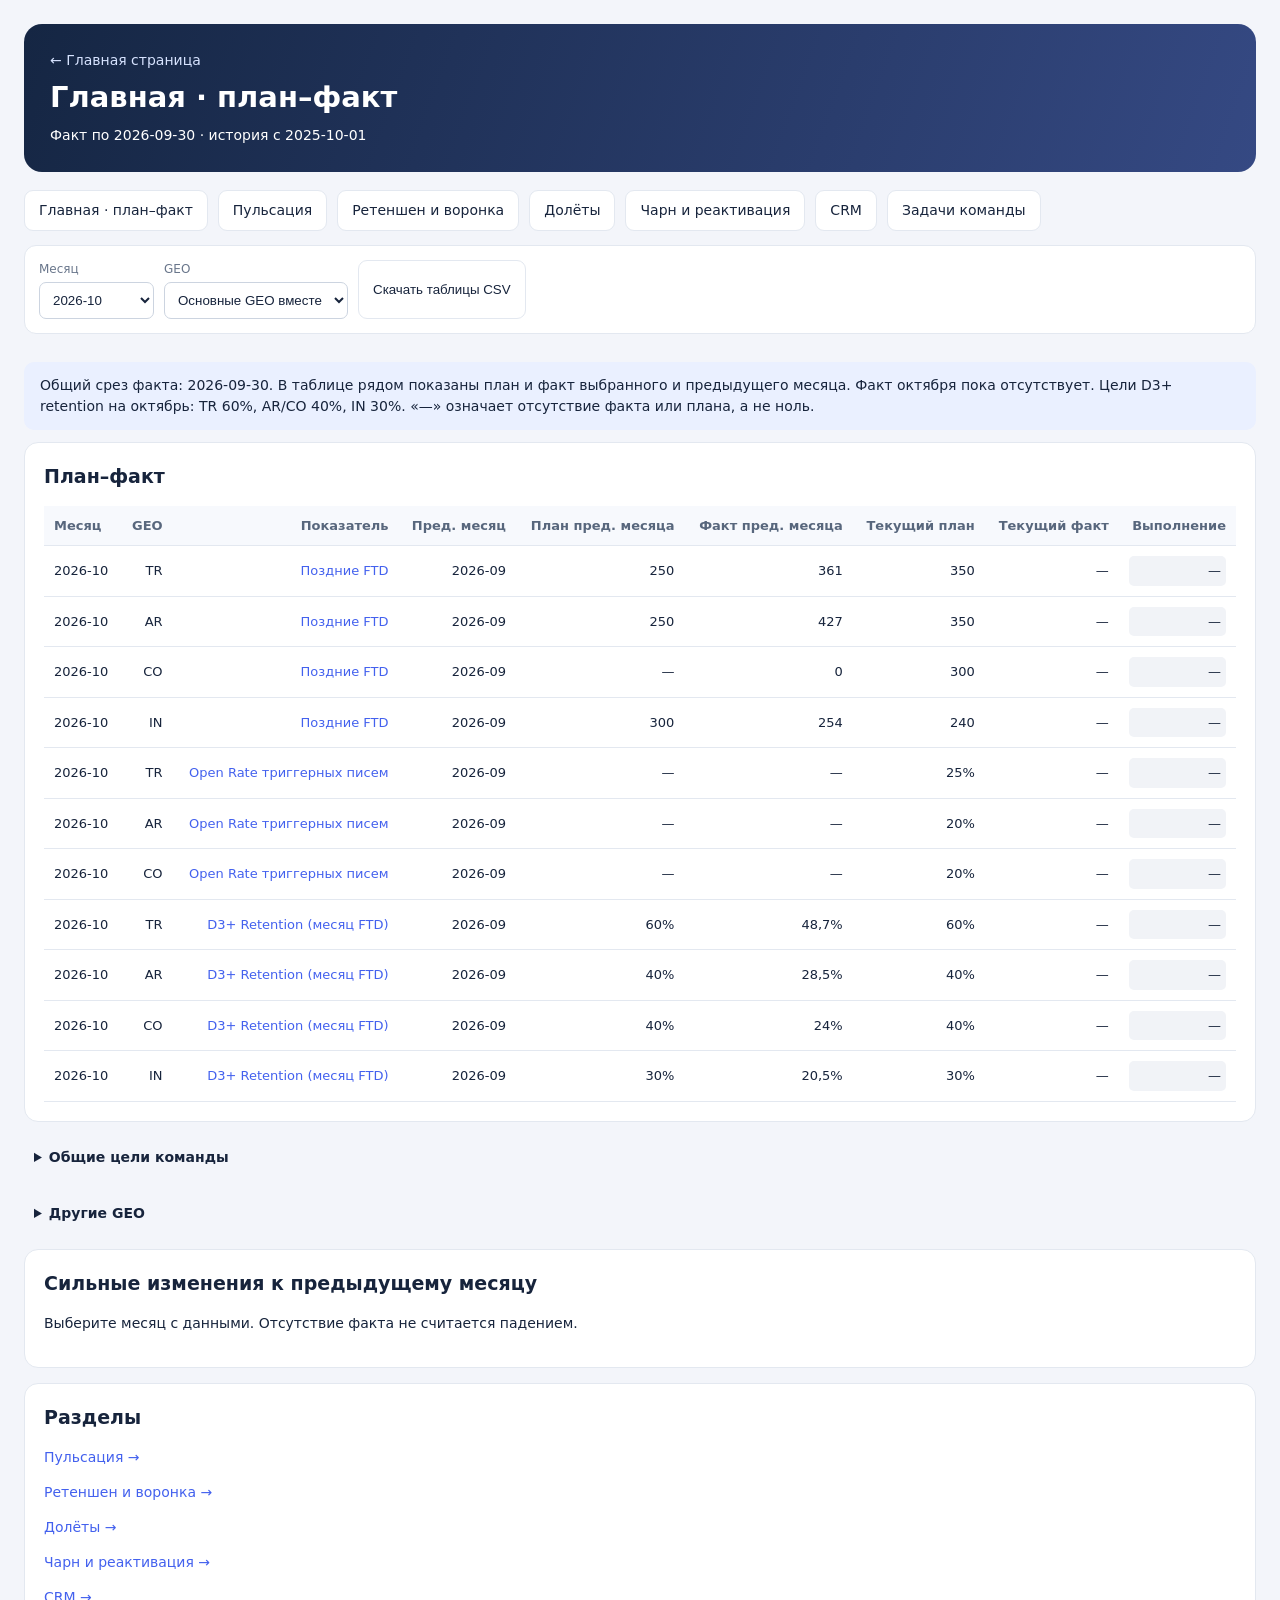
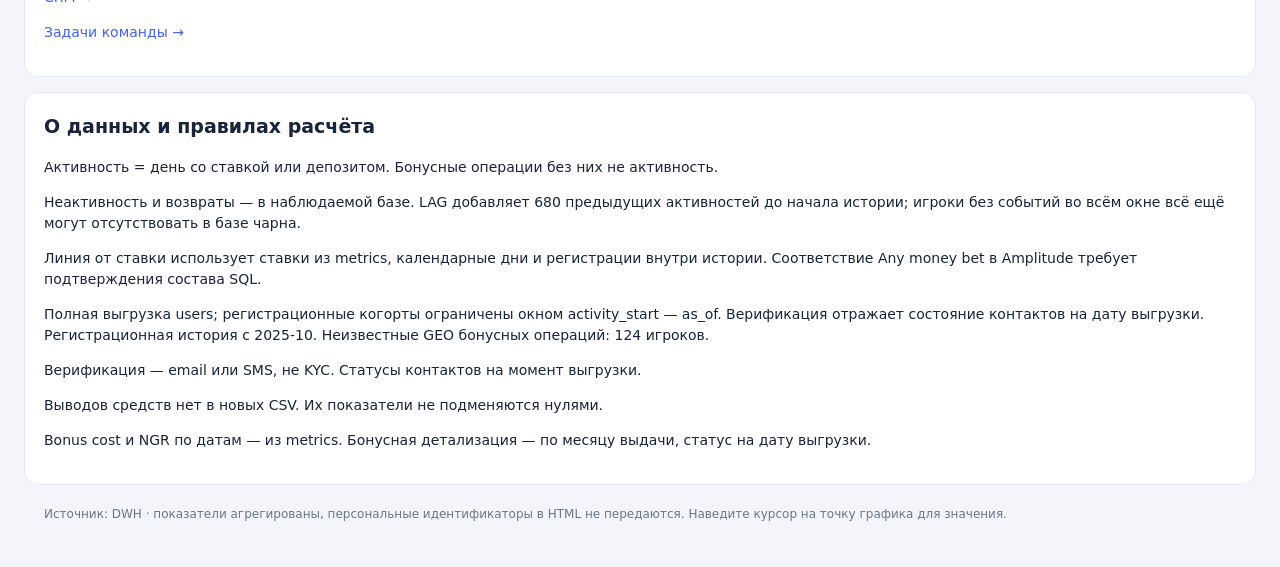
==== commit 42a40df9: "Add files via upload" ====
--- a/index.html
+++ b/index.html
@@ -1,5 +1,7 @@
 <!doctype html><html lang="ru"><head><meta charset="utf-8"><meta name="viewport" content="width=device-width,initial-scale=1"><title>Отчёты отдела</title><style>:root{--ink:#17243c;--muted:#69768b;--blue:#4361ee;--line:#e3e8f0}*{box-sizing:border-box}body{margin:0;background:#f3f5fa;color:var(--ink);font:14px/1.5 system-ui,sans-serif}.wrap{max-width:1520px;margin:auto;padding:24px}header{background:linear-gradient(110deg,#152643,#354983);color:white;border-radius:18px;padding:26px;margin-bottom:18px}h1{margin:5px 0;font-size:29px}h2{font-size:19px;margin-top:0}h3{font-size:15px}a{color:#4361ee;text-decoration:none}header a{color:#d7e3ff}nav,.tabs,.filters{display:flex;gap:10px;flex-wrap:wrap;margin:14px 0}nav a,.tabs button,button{padding:9px 14px;background:white;border:1px solid var(--line);border-radius:9px;cursor:pointer;color:var(--ink)}button.on{background:var(--blue);color:white}.filters{background:white;border:1px solid var(--line);border-radius:12px;padding:14px}.filters label{display:flex;flex-direction:column;gap:4px;color:var(--muted);font-size:12px}select,input{padding:9px;border:1px solid #ccd4e0;border-radius:7px;background:white;color:var(--ink)}.cards{display:grid;grid-template-columns:repeat(4,1fr);gap:14px;margin:18px 0}.card,.panel{background:white;border:1px solid var(--line);border-radius:14px;padding:19px;margin-bottom:15px}.card{margin:0}.value{font-size:28px;font-weight:700;letter-spacing:-.5px}.label{color:var(--muted)}.note{padding:13px 16px;background:#eaf0ff;border-radius:10px;margin:12px 0}.warn{background:#fff4da}.small,small{font-size:12px;color:var(--muted)}.grid{display:grid;grid-template-columns:1fr 1fr;gap:16px}.scroll{overflow:auto}table{border-collapse:collapse;width:100%;white-space:nowrap}td,th{text-align:right;padding:10px;border-bottom:1px solid var(--line);font-size:13px}td:first-child,th:first-child{text-align:left}th{background:#f7f9fd;color:#58677d}details{margin:15px 0}summary{cursor:pointer;font-weight:600}.legend{display:flex;gap:14px;flex-wrap:wrap}.dot{display:inline-block;width:9px;height:9px;border-radius:50%;margin-right:5px}.bars .row{display:grid;grid-template-columns:170px 1fr 150px;align-items:center;gap:12px;padding:9px 0}.bar{height:24px;background:#e9edfb;border-radius:5px;overflow:hidden}.bar>i{display:block;height:100%;background:#5670f4}.empty{padding:35px;text-align:center;color:var(--muted)}svg{width:100%;height:auto;max-height:390px}footer{margin:20px;color:var(--muted);font-size:12px}.alert{border-left:4px solid #e2a53a;padding:12px;background:#fff8e8;margin:8px 0}@media(max-width:850px){.cards,.grid{grid-template-columns:1fr 1fr}.wrap{padding:12px}.bars .row{grid-template-columns:100px 1fr 100px}}@media(max-width:520px){.cards,.grid{grid-template-columns:1fr}}
-</style></head><body data-page="index"><div class="wrap"><header><a href="index.html">← Главная страница</a><h1 id="title"></h1><div id="stamp"></div></header><nav id="nav"></nav><div class="filters"><label>Месяц<select id="month"></select></label><label>GEO<select id="geo"></select></label><button id="download">Скачать таблицы CSV</button></div><div id="tabs" class="tabs"></div><main id="content"></main><footer>Источник: DWH · показатели агрегированы, персональные идентификаторы в HTML не передаются. Наведите курсор на точку графика для значения.</footer></div><script>const DATA={"meta":{"as_of":"2026-09-30","activity_start":"2025-10-01","source_snapshot":"2026-10-01","full_registry_from":"2025-10","registry_note":"Полная выгрузка users; регистрационные когорты ограничены окном activity_start — as_of. Верификация отражает состояние контактов на дату выгрузки.","users":814373,"metrics_rows":448469,"active_users":100347,"financial_missing_rows":7,"lag_seed_users":680,"unknown_profile_users":124,"buckets":["1–7 дней","8–14 дней","15–30 дней","1–2 мес.","2–3 мес.","3–6 мес.","6 мес.+"],"primary":["TR","AR","CO","IN"],"geos":["AR","AZN","BD","CO","DB","DBVIP","DE","IN","KG","LB_UZ","MX","TR","UG","UNKNOWN","UZ","root"],"months":["2025-10","2025-11","2025-12","2026-01","2026-02","2026-03","2026-04","2026-05","2026-06","2026-07","2026-08","2026-09"],"warnings":["Активность = день со ставкой или депозитом. Бонусные операции без них не активность.","Неактивность и возвраты — в наблюдаемой базе. LAG добавляет 680 предыдущих активностей до начала истории; игроки без событий во всём окне всё ещё могут отсутствовать в базе чарна.","Линия от ставки использует ставки из metrics, календарные дни и регистрации внутри истории. Соответствие Any money bet в Amplitude требует подтверждения состава SQL.","Полная выгрузка users; регистрационные когорты ограничены окном activity_start — as_of. Верификация отражает состояние контактов на дату выгрузки. Регистрационная история с 2025-10. Неизвестные GEO бонусных операций: 124 игроков.","Верификация — email или SMS, не KYC. Статусы контактов на момент выгрузки.","Выводов средств нет в новых CSV. Их показатели не подменяются нулями.","Bonus cost и NGR по датам — из metrics. Бонусная детализация — по месяцу выдачи, статус на дату выгрузки."]},"plans":[{"month":"2026-09","section":"late_ftd","geo":"TR","metric":"late_ftd_count","label":"Поздние FTD","target":"250","unit":"players","responsible":"","previous_month":""},{"month":"2026-09","section":"late_ftd","geo":"IN","metric":"late_ftd_count","label":"Поздние FTD","target":"300","unit":"players","responsible":"","previous_month":""},{"month":"2026-09","section":"late_ftd","geo":"AR","metric":"late_ftd_count","label":"Поздние FTD","target":"250","unit":"players","responsible":"","previous_month":""},{"month":"2026-09","section":"retention","geo":"TR","metric":"retention_d3_plus","label":"D3+ Retention (месяц FTD)","target":"60","unit":"percent","responsible":"","previous_month":""},{"month":"2026-09","section":"retention","geo":"AR","metric":"retention_d3_plus","label":"D3+ Retention (месяц FTD)","target":"40","unit":"percent","responsible":"","previous_month":""},{"month":"2026-09","section":"retention","geo":"CO","metric":"retention_d3_plus","label":"D3+ Retention (месяц FTD)","target":"40","unit":"percent","responsible":"","previous_month":""},{"month":"2026-09","section":"retention","geo":"IN","metric":"retention_d3_plus","label":"D3+ Retention (месяц FTD)","target":"30","unit":"percent","responsible":"","previous_month":""},{"month":"2026-10","section":"late_ftd","geo":"TR","metric":"late_ftd_count","label":"Поздние FTD","target":"350","unit":"players","responsible":"Команда","previous_month":""},{"month":"2026-10","section":"late_ftd","geo":"AR","metric":"late_ftd_count","label":"Поздние FTD","target":"350","unit":"players","responsible":"Команда","previous_month":""},{"month":"2026-10","section":"late_ftd","geo":"CO","metric":"late_ftd_count","label":"Поздние FTD","target":"300","unit":"players","responsible":"Команда","previous_month":""},{"month":"2026-10","section":"late_ftd","geo":"IN","metric":"late_ftd_count","label":"Поздние FTD","target":"240","unit":"players","responsible":"Команда","previous_month":""},{"month":"2026-10","section":"crm","geo":"TR","metric":"trigger_email_open_rate","label":"Open Rate триггерных писем","target":"25","unit":"percent","responsible":"Кафтасев","previous_month":""},{"month":"2026-10","section":"crm","geo":"AR","metric":"trigger_email_open_rate","label":"Open Rate триггерных писем","target":"20","unit":"percent","responsible":"Кафтасев","previous_month":""},{"month":"2026-10","section":"crm","geo":"CO","metric":"trigger_email_open_rate","label":"Open Rate триггерных писем","target":"20","unit":"percent","responsible":"Кафтасев","previous_month":""},{"month":"2026-10","section":"retention","geo":"TR","metric":"retention_d3_plus","label":"D3+ Retention (месяц FTD)","target":"60","unit":"percent","responsible":"Шибут","previous_month":""},{"month":"2026-10","section":"retention","geo":"AR","metric":"retention_d3_plus","label":"D3+ Retention (месяц FTD)","target":"40","unit":"percent","responsible":"Шибут","previous_month":""},{"month":"2026-10","section":"retention","geo":"CO","metric":"retention_d3_plus","label":"D3+ Retention (месяц FTD)","target":"40","unit":"percent","responsible":"Шибут","previous_month":""},{"month":"2026-10","section":"retention","geo":"IN","metric":"retention_d3_plus","label":"D3+ Retention (месяц FTD)","target":"30","unit":"percent","responsible":"Шибут","previous_month":""},{"month":"2026-10","section":"projects","geo":"ALL","metric":"email_domains","label":"Подготовить и прогреть 5 новых email-доменов","target":"5","unit":"count","responsible":"Кафтасев","previous_month":"2"},{"month":"2026-10","section":"projects","geo":"ALL","metric":"communications_2","label":"Персонализированные триггерные цепочки Communications 2.0","target":"100","unit":"percent","responsible":"Кисицын","previous_month":""},{"month":"2026-10","section":"projects","geo":"ALL","metric":"crm_dashboard","label":"Разработать и реализовать CRM-дашборд","target":"100","unit":"percent","responsible":"Андреева","previous_month":""},{"month":"2026-10","section":"projects","geo":"ALL","metric":"push_timing","label":"Эксперимент с таймингом пушей PWA.partners","target":"100","unit":"percent","responsible":"Андреева","previous_month":""},{"month":"2026-10","section":"projects","geo":"ALL","metric":"inbox_triggers","label":"Инбоксы про все триггерные события в продукте","target":"100","unit":"percent","responsible":"Кисицын","previous_month":""}],"manual":[],"late":[{"month":"2025-10","geo":"AZN","reg_month":"2024-07","n":1,"delay_sum":457.0,"ftd_sum":17.6056,"base7":1,"active7":1,"d7_1":1,"d7_2":0,"d7_3":0,"d7_5":0,"d7_8":0,"base30":1,"active30":1,"d30_1":1,"d30_2":0,"d30_3":0,"d30_5":0,"d30_8":0,"ggr_usd":17.5993,"bonus_cost_usd":0.0,"ngr_usd":17.5993,"b3":1,"roll3":0,"b7":1,"roll7":0,"b14":1,"roll14":0,"b30":1,"roll30":0,"lag0":0,"lag1":0,"lag2":0,"lag3":0,"lag4":0,"lag5":0,"lag6":1},{"month":"2025-10","geo":"AZN","reg_month":"2024-08","n":2,"delay_sum":879.0,"ftd_sum":11.760200000000001,"base7":2,"active7":2,"d7_1":2,"d7_2":0,"d7_3":0,"d7_5":0,"d7_8":0,"base30":2,"active30":2,"d30_1":2,"d30_2":0,"d30_3":0,"d30_5":0,"d30_8":0,"ggr_usd":11.6733,"bonus_cost_usd":0.0,"ngr_usd":11.6733,"b3":2,"roll3":0,"b7":2,"roll7":0,"b14":2,"roll14":0,"b30":2,"roll30":0,"lag0":0,"lag1":0,"lag2":0,"lag3":0,"lag4":0,"lag5":0,"lag6":2},{"month":"2025-10","geo":"AZN","reg_month":"2025-07","n":1,"delay_sum":112.0,"ftd_sum":8.8246,"base7":1,"active7":1,"d7_1":1,"d7_2":0,"d7_3":0,"d7_5":0,"d7_8":0,"base30":1,"active30":1,"d30_1":1,"d30_2":0,"d30_3":0,"d30_5":0,"d30_8":0,"ggr_usd":8.8304,"bonus_cost_usd":0.0,"ngr_usd":8.8304,"b3":1,"roll3":0,"b7":1,"roll7":0,"b14":1,"roll14":0,"b30":1,"roll30":0,"lag0":0,"lag1":0,"lag2":0,"lag3":0,"lag4":0,"lag5":1,"lag6":0},{"month":"2025-10","geo":"AZN","reg_month":"2025-09","n":12,"delay_sum":143.0,"ftd_sum":101.87440000000001,"base7":12,"active7":23,"d7_1":12,"d7_2":5,"d7_3":1,"d7_5":0,"d7_8":0,"base30":12,"active30":23,"d30_1":12,"d30_2":5,"d30_3":1,"d30_5":0,"d30_8":0,"ggr_usd":212.0673,"bonus_cost_usd":38.685399999999994,"ngr_usd":173.38190000000003,"b3":12,"roll3":3,"b7":12,"roll7":0,"b14":12,"roll14":0,"b30":12,"roll30":0,"lag0":5,"lag1":4,"lag2":2,"lag3":1,"lag4":0,"lag5":0,"lag6":0},{"month":"2025-10","geo":"BD","reg_month":"2025-06","n":1,"delay_sum":142.0,"ftd_sum":4.0807,"base7":1,"active7":4,"d7_1":1,"d7_2":1,"d7_3":1,"d7_5":0,"d7_8":0,"base30":1,"active30":4,"d30_1":1,"d30_2":1,"d30_3":1,"d30_5":0,"d30_8":0,"ggr_usd":-1.441899999999999,"bonus_cost_usd":0.204,"ngr_usd":-1.6458999999999988,"b3":1,"roll3":1,"b7":1,"roll7":0,"b14":1,"roll14":0,"b30":1,"roll30":0,"lag0":0,"lag1":0,"lag2":0,"lag3":0,"lag4":0,"lag5":1,"lag6":0},{"month":"2025-10","geo":"BD","reg_month":"2025-09","n":43,"delay_sum":403.0,"ftd_sum":144.41160000000002,"base7":43,"active7":94,"d7_1":43,"d7_2":15,"d7_3":12,"d7_5":7,"d7_8":5,"base30":43,"active30":150,"d30_1":43,"d30_2":15,"d30_3":12,"d30_5":7,"d30_8":6,"ggr_usd":1216.1781999999998,"bonus_cost_usd":250.48160000000001,"ngr_usd":965.6965999999998,"b3":43,"roll3":21,"b7":43,"roll7":17,"b14":43,"roll14":9,"b30":43,"roll30":5,"lag0":25,"lag1":10,"lag2":5,"lag3":3,"lag4":0,"lag5":0,"lag6":0},{"month":"2025-10","geo":"TR","reg_month":"2025-05","n":2,"delay_sum":299.0,"ftd_sum":13.1509,"base7":2,"active7":4,"d7_1":2,"d7_2":0,"d7_3":0,"d7_5":0,"d7_8":0,"base30":2,"active30":5,"d30_1":2,"d30_2":0,"d30_3":0,"d30_5":0,"d30_8":0,"ggr_usd":14.7589,"bonus_cost_usd":1.6821000000000002,"ngr_usd":13.076799999999999,"b3":2,"roll3":1,"b7":2,"roll7":1,"b14":2,"roll14":0,"b30":2,"roll30":0,"lag0":0,"lag1":0,"lag2":0,"lag3":0,"lag4":0,"lag5":2,"lag6":0},{"month":"2025-10","geo":"TR","reg_month":"2025-06","n":3,"delay_sum":379.0,"ftd_sum":41.7282,"base7":3,"active7":6,"d7_1":3,"d7_2":0,"d7_3":0,"d7_5":0,"d7_8":0,"base30":3,"active30":6,"d30_1":3,"d30_2":0,"d30_3":0,"d30_5":0,"d30_8":0,"ggr_usd":43.786,"bonus_cost_usd":5.5537,"ngr_usd":38.232299999999995,"b3":3,"roll3":1,"b7":3,"roll7":1,"b14":3,"roll14":1,"b30":3,"roll30":1,"lag0":0,"lag1":0,"lag2":0,"lag3":0,"lag4":0,"lag5":3,"lag6":0},{"month":"2025-10","geo":"TR","reg_month":"2025-09","n":30,"delay_sum":451.0,"ftd_sum":403.12979999999993,"base7":30,"active7":71,"d7_1":30,"d7_2":9,"d7_3":7,"d7_5":1,"d7_8":1,"base30":30,"active30":139,"d30_1":30,"d30_2":12,"d30_3":10,"d30_5":2,"d30_8":1,"ggr_usd":3528.2859,"bonus_cost_usd":610.3914,"ngr_usd":2917.8945000000003,"b3":30,"roll3":20,"b7":30,"roll7":17,"b14":30,"roll14":12,"b30":30,"roll30":8,"lag0":14,"lag1":4,"lag2":8,"lag3":4,"lag4":0,"lag5":0,"lag6":0},{"month":"2025-10","geo":"UG","reg_month":"2025-08","n":1,"delay_sum":57.0,"ftd_sum":27.9441,"base7":1,"active7":2,"d7_1":1,"d7_2":0,"d7_3":0,"d7_5":0,"d7_8":0,"base30":1,"active30":7,"d30_1":1,"d30_2":1,"d30_3":1,"d30_5":0,"d30_8":0,"ggr_usd":152.6748,"bonus_cost_usd":188.9463,"ngr_usd":-36.2715,"b3":1,"roll3":1,"b7":1,"roll7":1,"b14":1,"roll14":1,"b30":1,"roll30":1,"lag0":0,"lag1":0,"lag2":0,"lag3":1,"lag4":0,"lag5":0,"lag6":0},{"month":"2025-11","geo":"AZN","reg_month":"2025-05","n":1,"delay_sum":181.0,"ftd_sum":58.827,"base7":1,"active7":2,"d7_1":1,"d7_2":0,"d7_3":0,"d7_5":0,"d7_8":0,"base30":1,"active30":2,"d30_1":1,"d30_2":0,"d30_3":0,"d30_5":0,"d30_8":0,"ggr_usd":64.5,"bonus_cost_usd":5.8827,"ngr_usd":58.6173,"b3":1,"roll3":0,"b7":1,"roll7":0,"b14":1,"roll14":0,"b30":1,"roll30":0,"lag0":0,"lag1":0,"lag2":0,"lag3":0,"lag4":0,"lag5":0,"lag6":1},{"month":"2025-11","geo":"AZN","reg_month":"2025-10","n":12,"delay_sum":195.0,"ftd_sum":411.3173,"base7":12,"active7":28,"d7_1":12,"d7_2":5,"d7_3":0,"d7_5":0,"d7_8":0,"base30":12,"active30":36,"d30_1":12,"d30_2":6,"d30_3":1,"d30_5":0,"d30_8":0,"ggr_usd":502.9483,"bonus_cost_usd":98.65099999999998,"ngr_usd":404.2973,"b3":12,"roll3":9,"b7":12,"roll7":6,"b14":12,"roll14":3,"b30":12,"roll30":1,"lag0":3,"lag1":4,"lag2":3,"lag3":2,"lag4":0,"lag5":0,"lag6":0},{"month":"2025-11","geo":"BD","reg_month":"2025-07","n":1,"delay_sum":121.0,"ftd_sum":2.452,"base7":1,"active7":2,"d7_1":1,"d7_2":0,"d7_3":0,"d7_5":0,"d7_8":0,"base30":1,"active30":2,"d30_1":1,"d30_2":0,"d30_3":0,"d30_5":0,"d30_8":0,"ggr_usd":3.4639,"bonus_cost_usd":1.1077000000000001,"ngr_usd":2.3562000000000003,"b3":1,"roll3":1,"b7":1,"roll7":0,"b14":1,"roll14":0,"b30":1,"roll30":0,"lag0":0,"lag1":0,"lag2":0,"lag3":0,"lag4":0,"lag5":1,"lag6":0},{"month":"2025-11","geo":"BD","reg_month":"2025-08","n":1,"delay_sum":71.0,"ftd_sum":8.2061,"base7":1,"active7":1,"d7_1":1,"d7_2":0,"d7_3":0,"d7_5":0,"d7_8":0,"base30":1,"active30":1,"d30_1":1,"d30_2":0,"d30_3":0,"d30_5":0,"d30_8":0,"ggr_usd":8.2072,"bonus_cost_usd":0.4103,"ngr_usd":7.7969,"b3":1,"roll3":0,"b7":1,"roll7":0,"b14":1,"roll14":0,"b30":1,"roll30":0,"lag0":0,"lag1":0,"lag2":0,"lag3":0,"lag4":1,"lag5":0,"lag6":0},{"month":"2025-11","geo":"BD","reg_month":"2025-09","n":5,"delay_sum":267.0,"ftd_sum":26.4576,"base7":5,"active7":12,"d7_1":5,"d7_2":1,"d7_3":0,"d7_5":0,"d7_8":0,"base30":5,"active30":18,"d30_1":5,"d30_2":2,"d30_3":1,"d30_5":0,"d30_8":0,"ggr_usd":49.442400000000006,"bonus_cost_usd":2.8497999999999997,"ngr_usd":46.59259999999999,"b3":5,"roll3":3,"b7":5,"roll7":3,"b14":5,"roll14":3,"b30":5,"roll30":2,"lag0":0,"lag1":0,"lag2":0,"lag3":3,"lag4":2,"lag5":0,"lag6":0},{"month":"2025-11","geo":"BD","reg_month":"2025-10","n":340,"delay_sum":4861.0,"ftd_sum":1226.5426,"base7":340,"active7":759,"d7_1":340,"d7_2":100,"d7_3":49,"d7_5":23,"d7_8":13,"base30":340,"active30":995,"d30_1":340,"d30_2":112,"d30_3":64,"d30_5":30,"d30_8":19,"ggr_usd":3301.0148000000004,"bonus_cost_usd":665.1101000000001,"ngr_usd":2635.9047,"b3":340,"roll3":160,"b7":340,"roll7":111,"b14":340,"roll14":78,"b30":340,"roll30":40,"lag0":114,"lag1":80,"lag2":117,"lag3":29,"lag4":0,"lag5":0,"lag6":0},{"month":"2025-11","geo":"TR","reg_month":"2025-05","n":2,"delay_sum":352.0,"ftd_sum":18.9386,"base7":2,"active7":8,"d7_1":2,"d7_2":1,"d7_3":1,"d7_5":1,"d7_8":1,"base30":2,"active30":13,"d30_1":2,"d30_2":1,"d30_3":1,"d30_5":1,"d30_8":1,"ggr_usd":391.41900000000004,"bonus_cost_usd":121.6452,"ngr_usd":269.7738,"b3":2,"roll3":2,"b7":2,"roll7":2,"b14":2,"roll14":2,"b30":2,"roll30":1,"lag0":0,"lag1":0,"lag2":0,"lag3":0,"lag4":0,"lag5":1,"lag6":1},{"month":"2025-11","geo":"TR","reg_month":"2025-06","n":3,"delay_sum":450.0,"ftd_sum":34.4148,"base7":3,"active7":8,"d7_1":3,"d7_2":0,"d7_3":0,"d7_5":0,"d7_8":0,"base30":3,"active30":9,"d30_1":3,"d30_2":0,"d30_3":0,"d30_5":0,"d30_8":0,"ggr_usd":39.6548,"bonus_cost_usd":5.673100000000001,"ngr_usd":33.981700000000004,"b3":3,"roll3":2,"b7":3,"roll7":2,"b14":3,"roll14":1,"b30":3,"roll30":1,"lag0":0,"lag1":0,"lag2":0,"lag3":0,"lag4":0,"lag5":3,"lag6":0},{"month":"2025-11","geo":"TR","reg_month":"2025-07","n":5,"delay_sum":583.0,"ftd_sum":65.0593,"base7":5,"active7":13,"d7_1":5,"d7_2":2,"d7_3":1,"d7_5":0,"d7_8":0,"base30":5,"active30":15,"d30_1":5,"d30_2":2,"d30_3":2,"d30_5":0,"d30_8":0,"ggr_usd":90.70230000000001,"bonus_cost_usd":64.43629999999999,"ngr_usd":26.26600000000001,"b3":5,"roll3":3,"b7":5,"roll7":2,"b14":5,"roll14":1,"b30":5,"roll30":1,"lag0":0,"lag1":0,"lag2":0,"lag3":0,"lag4":0,"lag5":5,"lag6":0},{"month":"2025-11","geo":"TR","reg_month":"2025-08","n":1,"delay_sum":84.0,"ftd_sum":5.9357,"base7":1,"active7":2,"d7_1":1,"d7_2":0,"d7_3":0,"d7_5":0,"d7_8":0,"base30":1,"active30":2,"d30_1":1,"d30_2":0,"d30_3":0,"d30_5":0,"d30_8":0,"ggr_usd":6.519,"bonus_cost_usd":0.6524,"ngr_usd":5.8666,"b3":1,"roll3":0,"b7":1,"roll7":0,"b14":1,"roll14":0,"b30":1,"roll30":0,"lag0":0,"lag1":0,"lag2":0,"lag3":0,"lag4":1,"lag5":0,"lag6":0},{"month":"2025-11","geo":"TR","reg_month":"2025-09","n":9,"delay_sum":507.0,"ftd_sum":112.63520000000001,"base7":9,"active7":29,"d7_1":9,"d7_2":6,"d7_3":5,"d7_5":2,"d7_8":2,"base30":9,"active30":39,"d30_1":9,"d30_2":6,"d30_3":5,"d30_5":2,"d30_8":2,"ggr_usd":952.3514,"bonus_cost_usd":276.8968,"ngr_usd":675.4546,"b3":9,"roll3":7,"b7":9,"roll7":6,"b14":9,"roll14":6,"b30":9,"roll30":5,"lag0":0,"lag1":0,"lag2":0,"lag3":5,"lag4":4,"lag5":0,"lag6":0},{"month":"2025-11","geo":"TR","reg_month":"2025-10","n":35,"delay_sum":490.0,"ftd_sum":440.57489999999996,"base7":35,"active7":108,"d7_1":35,"d7_2":17,"d7_3":11,"d7_5":7,"d7_8":4,"base30":35,"active30":143,"d30_1":35,"d30_2":18,"d30_3":11,"d30_5":7,"d30_8":4,"ggr_usd":1456.5166000000002,"bonus_cost_usd":336.6598,"ngr_usd":1119.8568,"b3":35,"roll3":22,"b7":35,"roll7":16,"b14":35,"roll14":8,"b30":35,"roll30":3,"lag0":11,"lag1":8,"lag2":14,"lag3":2,"lag4":0,"lag5":0,"lag6":0},{"month":"2025-11","geo":"UG","reg_month":"2025-10","n":3,"delay_sum":33.0,"ftd_sum":42.1319,"base7":3,"active7":8,"d7_1":3,"d7_2":1,"d7_3":0,"d7_5":0,"d7_8":0,"base30":3,"active30":24,"d30_1":3,"d30_2":1,"d30_3":1,"d30_5":1,"d30_8":1,"ggr_usd":406.3123,"bonus_cost_usd":198.1704,"ngr_usd":208.14190000000002,"b3":3,"roll3":2,"b7":3,"roll7":1,"b14":3,"roll14":1,"b30":3,"roll30":1,"lag0":2,"lag1":0,"lag2":1,"lag3":0,"lag4":0,"lag5":0,"lag6":0},{"month":"2025-11","geo":"UZ","reg_month":"2025-10","n":1,"delay_sum":28.0,"ftd_sum":4.1649,"base7":1,"active7":2,"d7_1":1,"d7_2":0,"d7_3":0,"d7_5":0,"d7_8":0,"base30":1,"active30":2,"d30_1":1,"d30_2":0,"d30_3":0,"d30_5":0,"d30_8":0,"ggr_usd":8.285599999999999,"bonus_cost_usd":4.1649,"ngr_usd":4.120699999999999,"b3":1,"roll3":0,"b7":1,"roll7":0,"b14":1,"roll14":0,"b30":1,"roll30":0,"lag0":0,"lag1":0,"lag2":1,"lag3":0,"lag4":0,"lag5":0,"lag6":0},{"month":"2025-12","geo":"BD","reg_month":"2025-06","n":1,"delay_sum":205.0,"ftd_sum":3.6774,"base7":1,"active7":3,"d7_1":1,"d7_2":1,"d7_3":1,"d7_5":0,"d7_8":0,"base30":1,"active30":3,"d30_1":1,"d30_2":1,"d30_3":1,"d30_5":0,"d30_8":0,"ggr_usd":6.5698,"bonus_cost_usd":0.6495,"ngr_usd":5.920300000000001,"b3":1,"roll3":1,"b7":1,"roll7":0,"b14":1,"roll14":0,"b30":1,"roll30":0,"lag0":0,"lag1":0,"lag2":0,"lag3":0,"lag4":0,"lag5":0,"lag6":1},{"month":"2025-12","geo":"BD","reg_month":"2025-09","n":1,"delay_sum":74.0,"ftd_sum":2.4671,"base7":1,"active7":1,"d7_1":1,"d7_2":0,"d7_3":0,"d7_5":0,"d7_8":0,"base30":1,"active30":4,"d30_1":1,"d30_2":1,"d30_3":0,"d30_5":0,"d30_8":0,"ggr_usd":7.9599,"bonus_cost_usd":3.1006,"ngr_usd":4.8593,"b3":1,"roll3":1,"b7":1,"roll7":1,"b14":1,"roll14":1,"b30":1,"roll30":1,"lag0":0,"lag1":0,"lag2":0,"lag3":0,"lag4":1,"lag5":0,"lag6":0},{"month":"2025-12","geo":"BD","reg_month":"2025-10","n":22,"delay_sum":1279.0,"ftd_sum":93.2342,"base7":22,"active7":56,"d7_1":22,"d7_2":8,"d7_3":5,"d7_5":2,"d7_8":2,"base30":22,"active30":103,"d30_1":22,"d30_2":9,"d30_3":6,"d30_5":3,"d30_8":2,"ggr_usd":479.688,"bonus_cost_usd":128.37709999999998,"ngr_usd":351.3109,"b3":22,"roll3":13,"b7":22,"roll7":12,"b14":22,"roll14":9,"b30":22,"roll30":6,"lag0":0,"lag1":0,"lag2":0,"lag3":12,"lag4":10,"lag5":0,"lag6":0},{"month":"2025-12","geo":"BD","reg_month":"2025-11","n":59,"delay_sum":1019.0,"ftd_sum":306.0217,"base7":59,"active7":154,"d7_1":59,"d7_2":26,"d7_3":16,"d7_5":7,"d7_8":6,"base30":59,"active30":217,"d30_1":59,"d30_2":29,"d30_3":21,"d30_5":8,"d30_8":8,"ggr_usd":395.24890000000005,"bonus_cost_usd":269.1872,"ngr_usd":126.06169999999995,"b3":59,"roll3":35,"b7":59,"roll7":30,"b14":59,"roll14":20,"b30":59,"roll30":13,"lag0":15,"lag1":12,"lag2":22,"lag3":10,"lag4":0,"lag5":0,"lag6":0},{"month":"2025-12","geo":"DBVIP","reg_month":"2025-11","n":1,"delay_sum":26.0,"ftd_sum":20.2561,"base7":1,"active7":1,"d7_1":1,"d7_2":1,"d7_3":0,"d7_5":0,"d7_8":0,"base30":1,"active30":1,"d30_1":1,"d30_2":1,"d30_3":0,"d30_5":0,"d30_8":0,"ggr_usd":54.7147,"bonus_cost_usd":10.9212,"ngr_usd":43.7935,"b3":1,"roll3":0,"b7":1,"roll7":0,"b14":1,"roll14":0,"b30":1,"roll30":0,"lag0":0,"lag1":0,"lag2":1,"lag3":0,"lag4":0,"lag5":0,"lag6":0},{"month":"2025-12","geo":"TR","reg_month":"2025-05","n":5,"delay_sum":1071.0,"ftd_sum":164.12349999999998,"base7":5,"active7":12,"d7_1":5,"d7_2":1,"d7_3":0,"d7_5":0,"d7_8":0,"base30":5,"active30":16,"d30_1":5,"d30_2":2,"d30_3":1,"d30_5":0,"d30_8":0,"ggr_usd":-7.17710000000001,"bonus_cost_usd":18.7023,"ngr_usd":-25.8794,"b3":5,"roll3":3,"b7":5,"roll7":3,"b14":5,"roll14":3,"b30":5,"roll30":2,"lag0":0,"lag1":0,"lag2":0,"lag3":0,"lag4":0,"lag5":0,"lag6":5},{"month":"2025-12","geo":"TR","reg_month":"2025-06","n":3,"delay_sum":490.0,"ftd_sum":93.92250000000001,"base7":3,"active7":11,"d7_1":3,"d7_2":1,"d7_3":1,"d7_5":1,"d7_8":0,"base30":3,"active30":14,"d30_1":3,"d30_2":1,"d30_3":1,"d30_5":1,"d30_8":1,"ggr_usd":2.942799999999991,"bonus_cost_usd":53.8419,"ngr_usd":-50.899100000000004,"b3":3,"roll3":3,"b7":3,"roll7":2,"b14":3,"roll14":2,"b30":3,"roll30":2,"lag0":0,"lag1":0,"lag2":0,"lag3":0,"lag4":0,"lag5":3,"lag6":0},{"month":"2025-12","geo":"TR","reg_month":"2025-07","n":2,"delay_sum":316.0,"ftd_sum":70.2046,"base7":2,"active7":6,"d7_1":2,"d7_2":0,"d7_3":0,"d7_5":0,"d7_8":0,"base30":2,"active30":6,"d30_1":2,"d30_2":0,"d30_3":0,"d30_5":0,"d30_8":0,"ggr_usd":77.5721,"bonus_cost_usd":7.3891,"ngr_usd":70.18299999999999,"b3":2,"roll3":1,"b7":2,"roll7":1,"b14":2,"roll14":1,"b30":2,"roll30":1,"lag0":0,"lag1":0,"lag2":0,"lag3":0,"lag4":0,"lag5":2,"lag6":0},{"month":"2025-12","geo":"TR","reg_month":"2025-08","n":2,"delay_sum":257.0,"ftd_sum":93.3815,"base7":2,"active7":16,"d7_1":2,"d7_2":2,"d7_3":2,"d7_5":2,"d7_8":2,"base30":2,"active30":39,"d30_1":2,"d30_2":2,"d30_3":2,"d30_5":2,"d30_8":2,"ggr_usd":1656.3257,"bonus_cost_usd":417.0864,"ngr_usd":1239.2393000000002,"b3":2,"roll3":2,"b7":2,"roll7":2,"b14":2,"roll14":2,"b30":2,"roll30":2,"lag0":0,"lag1":0,"lag2":0,"lag3":0,"lag4":0,"lag5":2,"lag6":0},{"month":"2025-12","geo":"TR","reg_month":"2025-09","n":1,"delay_sum":101.0,"ftd_sum":70.0558,"base7":1,"active7":4,"d7_1":1,"d7_2":0,"d7_3":0,"d7_5":0,"d7_8":0,"base30":1,"active30":8,"d30_1":1,"d30_2":1,"d30_3":0,"d30_5":0,"d30_8":0,"ggr_usd":102.52,"bonus_cost_usd":13.5533,"ngr_usd":88.9667,"b3":1,"roll3":1,"b7":1,"roll7":1,"b14":1,"roll14":1,"b30":1,"roll30":1,"lag0":0,"lag1":0,"lag2":0,"lag3":0,"lag4":0,"lag5":1,"lag6":0},{"month":"2025-12","geo":"TR","reg_month":"2025-10","n":2,"delay_sum":107.0,"ftd_sum":47.276799999999994,"base7":2,"active7":6,"d7_1":2,"d7_2":1,"d7_3":0,"d7_5":0,"d7_8":0,"base30":2,"active30":8,"d30_1":2,"d30_2":1,"d30_3":1,"d30_5":1,"d30_8":0,"ggr_usd":366.919,"bonus_cost_usd":65.6482,"ngr_usd":301.27079999999995,"b3":2,"roll3":1,"b7":2,"roll7":1,"b14":2,"roll14":1,"b30":2,"roll30":1,"lag0":0,"lag1":0,"lag2":0,"lag3":1,"lag4":1,"lag5":0,"lag6":0},{"month":"2025-12","geo":"TR","reg_month":"2025-11","n":26,"delay_sum":637.0,"ftd_sum":833.9342,"base7":26,"active7":95,"d7_1":26,"d7_2":12,"d7_3":7,"d7_5":4,"d7_8":4,"base30":26,"active30":172,"d30_1":26,"d30_2":13,"d30_3":9,"d30_5":7,"d30_8":4,"ggr_usd":7448.952399999999,"bonus_cost_usd":1277.6452999999997,"ngr_usd":6171.3071,"b3":26,"roll3":21,"b7":26,"roll7":15,"b14":26,"roll14":15,"b30":26,"roll30":14,"lag0":2,"lag1":4,"lag2":13,"lag3":7,"lag4":0,"lag5":0,"lag6":0},{"month":"2026-01","geo":"AZN","reg_month":"2025-11","n":1,"delay_sum":49.0,"ftd_sum":23.4742,"base7":1,"active7":1,"d7_1":1,"d7_2":1,"d7_3":0,"d7_5":0,"d7_8":0,"base30":1,"active30":1,"d30_1":1,"d30_2":1,"d30_3":0,"d30_5":0,"d30_8":0,"ggr_usd":23.8765,"bonus_cost_usd":53.2277,"ngr_usd":-29.3512,"b3":1,"roll3":1,"b7":1,"roll7":1,"b14":1,"roll14":1,"b30":1,"roll30":1,"lag0":0,"lag1":0,"lag2":0,"lag3":1,"lag4":0,"lag5":0,"lag6":0},{"month":"2026-01","geo":"AZN","reg_month":"2025-12","n":1,"delay_sum":14.0,"ftd_sum":29.3444,"base7":1,"active7":2,"d7_1":1,"d7_2":1,"d7_3":0,"d7_5":0,"d7_8":0,"base30":1,"active30":2,"d30_1":1,"d30_2":1,"d30_3":0,"d30_5":0,"d30_8":0,"ggr_usd":55.5157,"bonus_cost_usd":30.3128,"ngr_usd":25.2029,"b3":1,"roll3":0,"b7":1,"roll7":0,"b14":1,"roll14":0,"b30":1,"roll30":0,"lag0":0,"lag1":1,"lag2":0,"lag3":0,"lag4":0,"lag5":0,"lag6":0},{"month":"2026-01","geo":"BD","reg_month":"2025-09","n":2,"delay_sum":215.0,"ftd_sum":4.9089,"base7":2,"active7":5,"d7_1":2,"d7_2":0,"d7_3":0,"d7_5":0,"d7_8":0,"base30":2,"active30":6,"d30_1":2,"d30_2":1,"d30_3":0,"d30_5":0,"d30_8":0,"ggr_usd":3.8091000000000004,"bonus_cost_usd":0.5429999999999999,"ngr_usd":3.2661000000000002,"b3":2,"roll3":1,"b7":2,"roll7":1,"b14":2,"roll14":1,"b30":2,"roll30":0,"lag0":0,"lag1":0,"lag2":0,"lag3":0,"lag4":0,"lag5":2,"lag6":0},{"month":"2026-01","geo":"BD","reg_month":"2025-10","n":11,"delay_sum":955.0,"ftd_sum":75.2491,"base7":11,"active7":24,"d7_1":11,"d7_2":6,"d7_3":4,"d7_5":2,"d7_8":0,"base30":11,"active30":28,"d30_1":11,"d30_2":6,"d30_3":5,"d30_5":2,"d30_8":0,"ggr_usd":-44.966899999999995,"bonus_cost_usd":8.7958,"ngr_usd":-53.762699999999995,"b3":11,"roll3":5,"b7":11,"roll7":3,"b14":11,"roll14":3,"b30":11,"roll30":3,"lag0":0,"lag1":0,"lag2":0,"lag3":0,"lag4":7,"lag5":4,"lag6":0},{"month":"2026-01","geo":"BD","reg_month":"2025-11","n":7,"delay_sum":420.0,"ftd_sum":36.79220000000001,"base7":7,"active7":21,"d7_1":7,"d7_2":4,"d7_3":2,"d7_5":1,"d7_8":1,"base30":7,"active30":41,"d30_1":7,"d30_2":5,"d30_3":2,"d30_5":1,"d30_8":1,"ggr_usd":104.78030000000001,"bonus_cost_usd":34.9023,"ngr_usd":69.87800000000001,"b3":7,"roll3":5,"b7":7,"roll7":5,"b14":7,"roll14":4,"b30":7,"roll30":1,"lag0":0,"lag1":0,"lag2":0,"lag3":3,"lag4":4,"lag5":0,"lag6":0},{"month":"2026-01","geo":"BD","reg_month":"2025-12","n":106,"delay_sum":1327.0,"ftd_sum":364.7128,"base7":106,"active7":257,"d7_1":106,"d7_2":40,"d7_3":28,"d7_5":12,"d7_8":5,"base30":106,"active30":357,"d30_1":106,"d30_2":45,"d30_3":34,"d30_5":18,"d30_8":9,"ggr_usd":4732.2536,"bonus_cost_usd":1015.5351,"ngr_usd":3716.7185,"b3":106,"roll3":46,"b7":106,"roll7":40,"b14":106,"roll14":26,"b30":106,"roll30":22,"lag0":38,"lag1":32,"lag2":31,"lag3":5,"lag4":0,"lag5":0,"lag6":0},{"month":"2026-01","geo":"TR","reg_month":"2025-05","n":3,"delay_sum":746.0,"ftd_sum":57.655300000000004,"base7":3,"active7":11,"d7_1":3,"d7_2":1,"d7_3":1,"d7_5":1,"d7_8":0,"base30":3,"active30":19,"d30_1":3,"d30_2":2,"d30_3":2,"d30_5":1,"d30_8":1,"ggr_usd":350.7475999999999,"bonus_cost_usd":131.1679,"ngr_usd":219.57969999999995,"b3":3,"roll3":3,"b7":3,"roll7":3,"b14":3,"roll14":3,"b30":3,"roll30":2,"lag0":0,"lag1":0,"lag2":0,"lag3":0,"lag4":0,"lag5":0,"lag6":3},{"month":"2026-01","geo":"TR","reg_month":"2025-06","n":4,"delay_sum":896.0,"ftd_sum":57.8257,"base7":4,"active7":6,"d7_1":4,"d7_2":0,"d7_3":0,"d7_5":0,"d7_8":0,"base30":4,"active30":6,"d30_1":4,"d30_2":0,"d30_3":0,"d30_5":0,"d30_8":0,"ggr_usd":59.763099999999994,"bonus_cost_usd":3.7655,"ngr_usd":55.997600000000006,"b3":4,"roll3":1,"b7":4,"roll7":1,"b14":4,"roll14":1,"b30":4,"roll30":1,"lag0":0,"lag1":0,"lag2":0,"lag3":0,"lag4":0,"lag5":0,"lag6":4},{"month":"2026-01","geo":"TR","reg_month":"2025-07","n":2,"delay_sum":381.0,"ftd_sum":23.0679,"base7":2,"active7":8,"d7_1":2,"d7_2":2,"d7_3":1,"d7_5":0,"d7_8":0,"base30":2,"active30":11,"d30_1":2,"d30_2":2,"d30_3":2,"d30_5":1,"d30_8":0,"ggr_usd":108.9236,"bonus_cost_usd":6.7722,"ngr_usd":102.1514,"b3":2,"roll3":2,"b7":2,"roll7":2,"b14":2,"roll14":2,"b30":2,"roll30":1,"lag0":0,"lag1":0,"lag2":0,"lag3":0,"lag4":0,"lag5":1,"lag6":1},{"month":"2026-01","geo":"TR","reg_month":"2025-08","n":3,"delay_sum":479.0,"ftd_sum":104.021,"base7":3,"active7":8,"d7_1":3,"d7_2":3,"d7_3":1,"d7_5":1,"d7_8":0,"base30":3,"active30":11,"d30_1":3,"d30_2":3,"d30_3":1,"d30_5":1,"d30_8":0,"ggr_usd":-198.93379999999982,"bonus_cost_usd":174.17039999999997,"ngr_usd":-373.1042000000001,"b3":3,"roll3":3,"b7":3,"roll7":3,"b14":3,"roll14":2,"b30":3,"roll30":2,"lag0":0,"lag1":0,"lag2":0,"lag3":0,"lag4":0,"lag5":3,"lag6":0},{"month":"2026-01","geo":"TR","reg_month":"2025-09","n":3,"delay_sum":322.0,"ftd_sum":69.6105,"base7":3,"active7":5,"d7_1":3,"d7_2":1,"d7_3":0,"d7_5":0,"d7_8":0,"base30":3,"active30":7,"d30_1":3,"d30_2":2,"d30_3":0,"d30_5":0,"d30_8":0,"ggr_usd":107.2491,"bonus_cost_usd":5.2158,"ngr_usd":102.0333,"b3":3,"roll3":1,"b7":3,"roll7":1,"b14":3,"roll14":1,"b30":3,"roll30":1,"lag0":0,"lag1":0,"lag2":0,"lag3":0,"lag4":0,"lag5":3,"lag6":0},{"month":"2026-01","geo":"TR","reg_month":"2025-10","n":16,"delay_sum":1411.0,"ftd_sum":380.38469999999995,"base7":16,"active7":47,"d7_1":16,"d7_2":8,"d7_3":7,"d7_5":4,"d7_8":3,"base30":16,"active30":65,"d30_1":16,"d30_2":8,"d30_3":7,"d30_5":4,"d30_8":3,"ggr_usd":498.4082,"bonus_cost_usd":246.39749999999998,"ngr_usd":252.01070000000004,"b3":16,"roll3":12,"b7":16,"roll7":10,"b14":16,"roll14":8,"b30":16,"roll30":5,"lag0":0,"lag1":0,"lag2":0,"lag3":0,"lag4":12,"lag5":4,"lag6":0},{"month":"2026-01","geo":"TR","reg_month":"2025-11","n":28,"delay_sum":1875.0,"ftd_sum":749.9468999999999,"base7":28,"active7":86,"d7_1":28,"d7_2":16,"d7_3":8,"d7_5":3,"d7_8":1,"base30":28,"active30":110,"d30_1":28,"d30_2":16,"d30_3":10,"d30_5":4,"d30_8":1,"ggr_usd":1707.2616,"bonus_cost_usd":320.20329999999996,"ngr_usd":1387.0583,"b3":28,"roll3":22,"b7":28,"roll7":17,"b14":28,"roll14":16,"b30":28,"roll30":10,"lag0":0,"lag1":0,"lag2":0,"lag3":8,"lag4":20,"lag5":0,"lag6":0},{"month":"2026-01","geo":"TR","reg_month":"2025-12","n":216,"delay_sum":5687.0,"ftd_sum":5144.653899999999,"base7":216,"active7":665,"d7_1":216,"d7_2":106,"d7_3":57,"d7_5":35,"d7_8":18,"base30":216,"active30":1163,"d30_1":216,"d30_2":133,"d30_3":95,"d30_5":60,"d30_8":40,"ggr_usd":18635.3829,"bonus_cost_usd":5098.8812,"ngr_usd":13536.5017,"b3":216,"roll3":149,"b7":216,"roll7":125,"b14":216,"roll14":111,"b30":216,"roll30":91,"lag0":18,"lag1":31,"lag2":77,"lag3":90,"lag4":0,"lag5":0,"lag6":0},{"month":"2026-02","geo":"BD","reg_month":"2025-09","n":1,"delay_sum":157.0,"ftd_sum":4.0936,"base7":1,"active7":1,"d7_1":1,"d7_2":0,"d7_3":0,"d7_5":0,"d7_8":0,"base30":1,"active30":4,"d30_1":1,"d30_2":0,"d30_3":0,"d30_5":0,"d30_8":0,"ggr_usd":4.4898,"bonus_cost_usd":0.449,"ngr_usd":4.0408,"b3":1,"roll3":1,"b7":1,"roll7":1,"b14":1,"roll14":1,"b30":1,"roll30":0,"lag0":0,"lag1":0,"lag2":0,"lag3":0,"lag4":0,"lag5":1,"lag6":0},{"month":"2026-02","geo":"BD","reg_month":"2025-10","n":6,"delay_sum":695.0,"ftd_sum":22.92,"base7":6,"active7":13,"d7_1":6,"d7_2":2,"d7_3":1,"d7_5":0,"d7_8":0,"base30":6,"active30":14,"d30_1":6,"d30_2":2,"d30_3":1,"d30_5":0,"d30_8":0,"ggr_usd":36.2583,"bonus_cost_usd":3.5774,"ngr_usd":32.6809,"b3":6,"roll3":2,"b7":6,"roll7":2,"b14":6,"roll14":1,"b30":6,"roll30":1,"lag0":0,"lag1":0,"lag2":0,"lag3":0,"lag4":0,"lag5":6,"lag6":0},{"month":"2026-02","geo":"BD","reg_month":"2025-11","n":7,"delay_sum":677.0,"ftd_sum":31.934500000000003,"base7":7,"active7":23,"d7_1":7,"d7_2":3,"d7_3":2,"d7_5":1,"d7_8":1,"base30":7,"active30":42,"d30_1":7,"d30_2":4,"d30_3":2,"d30_5":1,"d30_8":1,"ggr_usd":-194.36959999999996,"bonus_cost_usd":13.199900000000001,"ngr_usd":-207.56949999999998,"b3":7,"roll3":5,"b7":7,"roll7":5,"b14":7,"roll14":4,"b30":7,"roll30":4,"lag0":0,"lag1":0,"lag2":0,"lag3":0,"lag4":2,"lag5":5,"lag6":0},{"month":"2026-02","geo":"BD","reg_month":"2025-12","n":11,"delay_sum":626.0,"ftd_sum":51.589,"base7":11,"active7":24,"d7_1":11,"d7_2":5,"d7_3":0,"d7_5":0,"d7_8":0,"base30":11,"active30":32,"d30_1":11,"d30_2":5,"d30_3":1,"d30_5":1,"d30_8":0,"ggr_usd":82.4737,"bonus_cost_usd":9.091500000000002,"ngr_usd":73.38220000000001,"b3":11,"roll3":6,"b7":11,"roll7":6,"b14":11,"roll14":6,"b30":11,"roll30":3,"lag0":0,"lag1":0,"lag2":0,"lag3":5,"lag4":6,"lag5":0,"lag6":0},{"month":"2026-02","geo":"BD","reg_month":"2026-01","n":41,"delay_sum":695.0,"ftd_sum":196.3409,"base7":41,"active7":85,"d7_1":41,"d7_2":18,"d7_3":10,"d7_5":5,"d7_8":1,"base30":41,"active30":152,"d30_1":41,"d30_2":22,"d30_3":15,"d30_5":11,"d30_8":5,"ggr_usd":492.8645,"bonus_cost_usd":90.21390000000001,"ngr_usd":402.6506,"b3":41,"roll3":23,"b7":41,"roll7":20,"b14":41,"roll14":16,"b30":41,"roll30":10,"lag0":11,"lag1":10,"lag2":13,"lag3":7,"lag4":0,"lag5":0,"lag6":0},{"month":"2026-02","geo":"TR","reg_month":"2025-05","n":3,"delay_sum":847.0,"ftd_sum":45.7614,"base7":3,"active7":5,"d7_1":3,"d7_2":1,"d7_3":0,"d7_5":0,"d7_8":0,"base30":3,"active30":6,"d30_1":3,"d30_2":1,"d30_3":1,"d30_5":0,"d30_8":0,"ggr_usd":81.8841,"bonus_cost_usd":4.0372,"ngr_usd":77.8469,"b3":3,"roll3":1,"b7":3,"roll7":1,"b14":3,"roll14":1,"b30":3,"roll30":1,"lag0":0,"lag1":0,"lag2":0,"lag3":0,"lag4":0,"lag5":0,"lag6":3},{"month":"2026-02","geo":"TR","reg_month":"2025-06","n":7,"delay_sum":1708.0,"ftd_sum":114.3519,"base7":7,"active7":12,"d7_1":7,"d7_2":1,"d7_3":0,"d7_5":0,"d7_8":0,"base30":7,"active30":15,"d30_1":7,"d30_2":2,"d30_3":0,"d30_5":0,"d30_8":0,"ggr_usd":98.83370000000001,"bonus_cost_usd":6.451099999999999,"ngr_usd":92.3826,"b3":7,"roll3":3,"b7":7,"roll7":2,"b14":7,"roll14":1,"b30":7,"roll30":1,"lag0":0,"lag1":0,"lag2":0,"lag3":0,"lag4":0,"lag5":0,"lag6":7},{"month":"2026-02","geo":"TR","reg_month":"2025-07","n":1,"delay_sum":215.0,"ftd_sum":22.8085,"base7":1,"active7":1,"d7_1":1,"d7_2":0,"d7_3":0,"d7_5":0,"d7_8":0,"base30":1,"active30":1,"d30_1":1,"d30_2":0,"d30_3":0,"d30_5":0,"d30_8":0,"ggr_usd":22.8146,"bonus_cost_usd":1.1408,"ngr_usd":21.6738,"b3":1,"roll3":0,"b7":1,"roll7":0,"b14":1,"roll14":0,"b30":1,"roll30":0,"lag0":0,"lag1":0,"lag2":0,"lag3":0,"lag4":0,"lag5":0,"lag6":1},{"month":"2026-02","geo":"TR","reg_month":"2025-08","n":4,"delay_sum":694.0,"ftd_sum":68.7924,"base7":4,"active7":7,"d7_1":4,"d7_2":0,"d7_3":0,"d7_5":0,"d7_8":0,"base30":4,"active30":7,"d30_1":4,"d30_2":0,"d30_3":0,"d30_5":0,"d30_8":0,"ggr_usd":69.8291,"bonus_cost_usd":3.4505000000000003,"ngr_usd":66.37859999999999,"b3":4,"roll3":3,"b7":4,"roll7":2,"b14":4,"roll14":2,"b30":4,"roll30":2,"lag0":0,"lag1":0,"lag2":0,"lag3":0,"lag4":0,"lag5":3,"lag6":1},{"month":"2026-02","geo":"TR","reg_month":"2025-09","n":5,"delay_sum":764.0,"ftd_sum":160.15650000000002,"base7":5,"active7":11,"d7_1":5,"d7_2":2,"d7_3":1,"d7_5":0,"d7_8":0,"base30":5,"active30":11,"d30_1":5,"d30_2":2,"d30_3":1,"d30_5":0,"d30_8":0,"ggr_usd":52.6154,"bonus_cost_usd":53.5215,"ngr_usd":-0.9060999999999986,"b3":5,"roll3":2,"b7":5,"roll7":2,"b14":5,"roll14":2,"b30":5,"roll30":2,"lag0":0,"lag1":0,"lag2":0,"lag3":0,"lag4":0,"lag5":5,"lag6":0},{"month":"2026-02","geo":"TR","reg_month":"2025-10","n":6,"delay_sum":696.0,"ftd_sum":103.1414,"base7":6,"active7":22,"d7_1":6,"d7_2":4,"d7_3":3,"d7_5":1,"d7_8":0,"base30":6,"active30":43,"d30_1":6,"d30_2":4,"d30_3":3,"d30_5":2,"d30_8":2,"ggr_usd":270.395,"bonus_cost_usd":54.129400000000004,"ngr_usd":216.2656,"b3":6,"roll3":4,"b7":6,"roll7":3,"b14":6,"roll14":3,"b30":6,"roll30":1,"lag0":0,"lag1":0,"lag2":0,"lag3":0,"lag4":0,"lag5":6,"lag6":0},{"month":"2026-02","geo":"TR","reg_month":"2025-11","n":19,"delay_sum":1737.0,"ftd_sum":331.8778,"base7":19,"active7":44,"d7_1":19,"d7_2":8,"d7_3":8,"d7_5":2,"d7_8":0,"base30":19,"active30":62,"d30_1":19,"d30_2":10,"d30_3":9,"d30_5":5,"d30_8":0,"ggr_usd":429.3156,"bonus_cost_usd":99.17649999999999,"ngr_usd":330.1391,"b3":19,"roll3":12,"b7":19,"roll7":12,"b14":19,"roll14":10,"b30":19,"roll30":10,"lag0":0,"lag1":0,"lag2":0,"lag3":0,"lag4":10,"lag5":9,"lag6":0},{"month":"2026-02","geo":"TR","reg_month":"2025-12","n":73,"delay_sum":3995.0,"ftd_sum":1569.5745,"base7":73,"active7":218,"d7_1":73,"d7_2":38,"d7_3":21,"d7_5":11,"d7_8":5,"base30":73,"active30":347,"d30_1":73,"d30_2":46,"d30_3":26,"d30_5":15,"d30_8":9,"ggr_usd":6178.3188,"bonus_cost_usd":1205.4036999999998,"ngr_usd":4972.9151,"b3":73,"roll3":50,"b7":73,"roll7":44,"b14":73,"roll14":39,"b30":73,"roll30":30,"lag0":0,"lag1":0,"lag2":0,"lag3":52,"lag4":21,"lag5":0,"lag6":0},{"month":"2026-02","geo":"TR","reg_month":"2026-01","n":212,"delay_sum":4041.0,"ftd_sum":4862.776,"base7":212,"active7":580,"d7_1":212,"d7_2":110,"d7_3":58,"d7_5":20,"d7_8":9,"base30":212,"active30":929,"d30_1":212,"d30_2":122,"d30_3":82,"d30_5":42,"d30_8":22,"ggr_usd":20563.7071,"bonus_cost_usd":7562.970399999999,"ngr_usd":13000.736700000001,"b3":212,"roll3":136,"b7":212,"roll7":111,"b14":212,"roll14":88,"b30":212,"roll30":65,"lag0":48,"lag1":37,"lag2":90,"lag3":37,"lag4":0,"lag5":0,"lag6":0},{"month":"2026-03","geo":"BD","reg_month":"2025-08","n":3,"delay_sum":653.0,"ftd_sum":10.6298,"base7":3,"active7":8,"d7_1":3,"d7_2":1,"d7_3":0,"d7_5":0,"d7_8":0,"base30":3,"active30":9,"d30_1":3,"d30_2":1,"d30_3":0,"d30_5":0,"d30_8":0,"ggr_usd":14.394799999999998,"bonus_cost_usd":1.3134000000000001,"ngr_usd":13.081400000000002,"b3":3,"roll3":2,"b7":3,"roll7":1,"b14":3,"roll14":1,"b30":3,"roll30":1,"lag0":0,"lag1":0,"lag2":0,"lag3":0,"lag4":0,"lag5":0,"lag6":3},{"month":"2026-03","geo":"BD","reg_month":"2025-10","n":10,"delay_sum":1469.0,"ftd_sum":40.7324,"base7":10,"active7":16,"d7_1":10,"d7_2":1,"d7_3":0,"d7_5":0,"d7_8":0,"base30":10,"active30":28,"d30_1":10,"d30_2":2,"d30_3":1,"d30_5":0,"d30_8":0,"ggr_usd":51.59530000000001,"bonus_cost_usd":22.140099999999997,"ngr_usd":29.455199999999998,"b3":10,"roll3":4,"b7":10,"roll7":4,"b14":10,"roll14":3,"b30":10,"roll30":2,"lag0":0,"lag1":0,"lag2":0,"lag3":0,"lag4":0,"lag5":10,"lag6":0},{"month":"2026-03","geo":"BD","reg_month":"2025-11","n":4,"delay_sum":460.0,"ftd_sum":12.235300000000002,"base7":4,"active7":12,"d7_1":4,"d7_2":3,"d7_3":1,"d7_5":0,"d7_8":0,"base30":4,"active30":22,"d30_1":4,"d30_2":3,"d30_3":2,"d30_5":1,"d30_8":1,"ggr_usd":-22.997799999999998,"bonus_cost_usd":4.3466000000000005,"ngr_usd":-27.344400000000007,"b3":4,"roll3":4,"b7":4,"roll7":3,"b14":4,"roll14":2,"b30":4,"roll30":2,"lag0":0,"lag1":0,"lag2":0,"lag3":0,"lag4":0,"lag5":4,"lag6":0},{"month":"2026-03","geo":"BD","reg_month":"2025-12","n":12,"delay_sum":1042.0,"ftd_sum":157.34330000000006,"base7":12,"active7":28,"d7_1":12,"d7_2":7,"d7_3":5,"d7_5":3,"d7_8":3,"base30":12,"active30":43,"d30_1":12,"d30_2":7,"d30_3":6,"d30_5":4,"d30_8":4,"ggr_usd":1760.415,"bonus_cost_usd":335.5542999999999,"ngr_usd":1424.8607,"b3":12,"roll3":8,"b7":12,"roll7":7,"b14":12,"roll14":6,"b30":12,"roll30":5,"lag0":0,"lag1":0,"lag2":0,"lag3":0,"lag4":8,"lag5":4,"lag6":0},{"month":"2026-03","geo":"BD","reg_month":"2026-01","n":12,"delay_sum":731.0,"ftd_sum":73.4177,"base7":12,"active7":32,"d7_1":12,"d7_2":5,"d7_3":5,"d7_5":3,"d7_8":1,"base30":12,"active30":68,"d30_1":12,"d30_2":5,"d30_3":5,"d30_5":3,"d30_8":3,"ggr_usd":-473.1096999999999,"bonus_cost_usd":47.6526,"ngr_usd":-520.7623,"b3":12,"roll3":6,"b7":12,"roll7":6,"b14":12,"roll14":5,"b30":12,"roll30":5,"lag0":0,"lag1":0,"lag2":0,"lag3":6,"lag4":6,"lag5":0,"lag6":0},{"month":"2026-03","geo":"BD","reg_month":"2026-02","n":133,"delay_sum":1768.0,"ftd_sum":571.6698999999999,"base7":133,"active7":290,"d7_1":133,"d7_2":45,"d7_3":27,"d7_5":10,"d7_8":4,"base30":133,"active30":374,"d30_1":133,"d30_2":50,"d30_3":32,"d30_5":13,"d30_8":7,"ggr_usd":1012.21,"bonus_cost_usd":157.4284,"ngr_usd":854.7816,"b3":133,"roll3":53,"b7":133,"roll7":34,"b14":133,"roll14":22,"b30":133,"roll30":14,"lag0":53,"lag1":29,"lag2":42,"lag3":9,"lag4":0,"lag5":0,"lag6":0},{"month":"2026-03","geo":"TR","reg_month":"2025-05","n":2,"delay_sum":637.0,"ftd_sum":33.7887,"base7":2,"active7":3,"d7_1":2,"d7_2":1,"d7_3":0,"d7_5":0,"d7_8":0,"base30":2,"active30":4,"d30_1":2,"d30_2":1,"d30_3":0,"d30_5":0,"d30_8":0,"ggr_usd":44.9109,"bonus_cost_usd":2.2492,"ngr_usd":42.661699999999996,"b3":2,"roll3":1,"b7":2,"roll7":1,"b14":2,"roll14":1,"b30":2,"roll30":1,"lag0":0,"lag1":0,"lag2":0,"lag3":0,"lag4":0,"lag5":0,"lag6":2},{"month":"2026-03","geo":"TR","reg_month":"2025-06","n":1,"delay_sum":251.0,"ftd_sum":22.6937,"base7":1,"active7":1,"d7_1":1,"d7_2":0,"d7_3":0,"d7_5":0,"d7_8":0,"base30":1,"active30":1,"d30_1":1,"d30_2":0,"d30_3":0,"d30_5":0,"d30_8":0,"ggr_usd":22.6395,"bonus_cost_usd":1.1313,"ngr_usd":21.508200000000002,"b3":1,"roll3":0,"b7":1,"roll7":0,"b14":1,"roll14":0,"b30":1,"roll30":0,"lag0":0,"lag1":0,"lag2":0,"lag3":0,"lag4":0,"lag5":0,"lag6":1},{"month":"2026-03","geo":"TR","reg_month":"2025-07","n":2,"delay_sum":502.0,"ftd_sum":33.9535,"base7":2,"active7":3,"d7_1":2,"d7_2":0,"d7_3":0,"d7_5":0,"d7_8":0,"base30":2,"active30":5,"d30_1":2,"d30_2":0,"d30_3":0,"d30_5":0,"d30_8":0,"ggr_usd":35.7799,"bonus_cost_usd":1.8643999999999998,"ngr_usd":33.915499999999994,"b3":2,"roll3":1,"b7":2,"roll7":1,"b14":2,"roll14":1,"b30":2,"roll30":0,"lag0":0,"lag1":0,"lag2":0,"lag3":0,"lag4":0,"lag5":0,"lag6":2},{"month":"2026-03","geo":"TR","reg_month":"2025-08","n":3,"delay_sum":626.0,"ftd_sum":80.67620000000001,"base7":3,"active7":8,"d7_1":3,"d7_2":1,"d7_3":1,"d7_5":1,"d7_8":0,"base30":3,"active30":8,"d30_1":3,"d30_2":1,"d30_3":1,"d30_5":1,"d30_8":0,"ggr_usd":122.20000000000002,"bonus_cost_usd":9.090399999999999,"ngr_usd":113.1096,"b3":3,"roll3":1,"b7":3,"roll7":0,"b14":3,"roll14":0,"b30":3,"roll30":0,"lag0":0,"lag1":0,"lag2":0,"lag3":0,"lag4":0,"lag5":0,"lag6":3},{"month":"2026-03","geo":"TR","reg_month":"2025-09","n":2,"delay_sum":352.0,"ftd_sum":33.884100000000004,"base7":2,"active7":4,"d7_1":2,"d7_2":1,"d7_3":0,"d7_5":0,"d7_8":0,"base30":2,"active30":4,"d30_1":2,"d30_2":1,"d30_3":0,"d30_5":0,"d30_8":0,"ggr_usd":57.6044,"bonus_cost_usd":2.8224,"ngr_usd":54.782,"b3":2,"roll3":0,"b7":2,"roll7":0,"b14":2,"roll14":0,"b30":2,"roll30":0,"lag0":0,"lag1":0,"lag2":0,"lag3":0,"lag4":0,"lag5":2,"lag6":0},{"month":"2026-03","geo":"TR","reg_month":"2025-10","n":3,"delay_sum":458.0,"ftd_sum":33.844300000000004,"base7":3,"active7":8,"d7_1":3,"d7_2":2,"d7_3":0,"d7_5":0,"d7_8":0,"base30":3,"active30":8,"d30_1":3,"d30_2":2,"d30_3":0,"d30_5":0,"d30_8":0,"ggr_usd":89.8583,"bonus_cost_usd":4.7923,"ngr_usd":85.066,"b3":3,"roll3":2,"b7":3,"roll7":1,"b14":3,"roll14":1,"b30":3,"roll30":1,"lag0":0,"lag1":0,"lag2":0,"lag3":0,"lag4":0,"lag5":3,"lag6":0},{"month":"2026-03","geo":"TR","reg_month":"2025-11","n":3,"delay_sum":370.0,"ftd_sum":45.3625,"base7":3,"active7":9,"d7_1":3,"d7_2":3,"d7_3":2,"d7_5":0,"d7_8":0,"base30":3,"active30":15,"d30_1":3,"d30_2":3,"d30_3":3,"d30_5":1,"d30_8":0,"ggr_usd":189.0526,"bonus_cost_usd":30.7749,"ngr_usd":158.2777,"b3":3,"roll3":3,"b7":3,"roll7":2,"b14":3,"roll14":2,"b30":3,"roll30":1,"lag0":0,"lag1":0,"lag2":0,"lag3":0,"lag4":0,"lag5":3,"lag6":0},{"month":"2026-03","geo":"TR","reg_month":"2025-12","n":47,"delay_sum":4153.0,"ftd_sum":734.7345999999999,"base7":47,"active7":133,"d7_1":47,"d7_2":22,"d7_3":10,"d7_5":4,"d7_8":1,"base30":47,"active30":203,"d30_1":47,"d30_2":26,"d30_3":17,"d30_5":9,"d30_8":6,"ggr_usd":803.9463000000001,"bonus_cost_usd":351.8932,"ngr_usd":452.05310000000014,"b3":47,"roll3":35,"b7":47,"roll7":33,"b14":47,"roll14":28,"b30":47,"roll30":25,"lag0":0,"lag1":0,"lag2":0,"lag3":0,"lag4":24,"lag5":23,"lag6":0},{"month":"2026-03","geo":"TR","reg_month":"2026-01","n":62,"delay_sum":3707.0,"ftd_sum":1015.2753,"base7":62,"active7":168,"d7_1":62,"d7_2":27,"d7_3":15,"d7_5":6,"d7_8":4,"base30":62,"active30":244,"d30_1":62,"d30_2":29,"d30_3":19,"d30_5":10,"d30_8":5,"ggr_usd":2915.7635999999998,"bonus_cost_usd":414.55580000000003,"ngr_usd":2501.207799999999,"b3":62,"roll3":38,"b7":62,"roll7":30,"b14":62,"roll14":24,"b30":62,"roll30":19,"lag0":0,"lag1":0,"lag2":0,"lag3":29,"lag4":33,"lag5":0,"lag6":0},{"month":"2026-03","geo":"TR","reg_month":"2026-02","n":111,"delay_sum":1970.0,"ftd_sum":1970.8375,"base7":111,"active7":329,"d7_1":111,"d7_2":57,"d7_3":38,"d7_5":15,"d7_8":9,"base30":111,"active30":555,"d30_1":111,"d30_2":64,"d30_3":50,"d30_5":30,"d30_8":17,"ggr_usd":6832.7994,"bonus_cost_usd":1637.9039999999998,"ngr_usd":5194.895399999999,"b3":111,"roll3":71,"b7":111,"roll7":57,"b14":111,"roll14":48,"b30":111,"roll30":38,"lag0":35,"lag1":17,"lag2":37,"lag3":22,"lag4":0,"lag5":0,"lag6":0},{"month":"2026-04","geo":"BD","reg_month":"2025-08","n":1,"delay_sum":263.0,"ftd_sum":5.1429,"base7":1,"active7":5,"d7_1":1,"d7_2":1,"d7_3":1,"d7_5":0,"d7_8":0,"base30":1,"active30":5,"d30_1":1,"d30_2":1,"d30_3":1,"d30_5":0,"d30_8":0,"ggr_usd":1.0088000000000008,"bonus_cost_usd":1.2142,"ngr_usd":-0.20540000000000003,"b3":1,"roll3":1,"b7":1,"roll7":0,"b14":1,"roll14":0,"b30":1,"roll30":0,"lag0":0,"lag1":0,"lag2":0,"lag3":0,"lag4":0,"lag5":0,"lag6":1},{"month":"2026-04","geo":"BD","reg_month":"2025-10","n":6,"delay_sum":1078.0,"ftd_sum":34.994299999999996,"base7":6,"active7":9,"d7_1":6,"d7_2":4,"d7_3":1,"d7_5":0,"d7_8":0,"base30":6,"active30":9,"d30_1":6,"d30_2":4,"d30_3":1,"d30_5":0,"d30_8":0,"ggr_usd":32.55970000000001,"bonus_cost_usd":6.2032,"ngr_usd":26.3565,"b3":6,"roll3":2,"b7":6,"roll7":1,"b14":6,"roll14":1,"b30":6,"roll30":1,"lag0":0,"lag1":0,"lag2":0,"lag3":0,"lag4":0,"lag5":4,"lag6":2},{"month":"2026-04","geo":"BD","reg_month":"2025-11","n":7,"delay_sum":994.0,"ftd_sum":22.8248,"base7":7,"active7":22,"d7_1":7,"d7_2":3,"d7_3":1,"d7_5":1,"d7_8":1,"base30":7,"active30":32,"d30_1":7,"d30_2":4,"d30_3":1,"d30_5":1,"d30_8":1,"ggr_usd":105.2137,"bonus_cost_usd":78.9154,"ngr_usd":26.298300000000005,"b3":7,"roll3":7,"b7":7,"roll7":6,"b14":7,"roll14":1,"b30":7,"roll30":1,"lag0":0,"lag1":0,"lag2":0,"lag3":0,"lag4":0,"lag5":7,"lag6":0},{"month":"2026-04","geo":"BD","reg_month":"2025-12","n":17,"delay_sum":1975.0,"ftd_sum":61.4567,"base7":17,"active7":35,"d7_1":17,"d7_2":6,"d7_3":3,"d7_5":1,"d7_8":0,"base30":17,"active30":43,"d30_1":17,"d30_2":7,"d30_3":4,"d30_5":1,"d30_8":0,"ggr_usd":81.1636,"bonus_cost_usd":24.9628,"ngr_usd":56.2008,"b3":17,"roll3":8,"b7":17,"roll7":5,"b14":17,"roll14":5,"b30":17,"roll30":3,"lag0":0,"lag1":0,"lag2":0,"lag3":0,"lag4":0,"lag5":17,"lag6":0},{"month":"2026-04","geo":"BD","reg_month":"2026-01","n":10,"delay_sum":938.0,"ftd_sum":43.96779999999999,"base7":10,"active7":19,"d7_1":10,"d7_2":5,"d7_3":3,"d7_5":1,"d7_8":0,"base30":10,"active30":24,"d30_1":10,"d30_2":6,"d30_3":3,"d30_5":1,"d30_8":1,"ggr_usd":104.39419999999998,"bonus_cost_usd":33.0243,"ngr_usd":71.3699,"b3":10,"roll3":4,"b7":10,"roll7":4,"b14":10,"roll14":4,"b30":10,"roll30":2,"lag0":0,"lag1":0,"lag2":0,"lag3":0,"lag4":4,"lag5":6,"lag6":0},{"month":"2026-04","geo":"BD","reg_month":"2026-02","n":21,"delay_sum":1158.0,"ftd_sum":114.80570000000002,"base7":21,"active7":56,"d7_1":21,"d7_2":11,"d7_3":8,"d7_5":7,"d7_8":5,"base30":21,"active30":117,"d30_1":21,"d30_2":11,"d30_3":9,"d30_5":8,"d30_8":7,"ggr_usd":665.0631999999998,"bonus_cost_usd":169.8726,"ngr_usd":495.19059999999996,"b3":21,"roll3":11,"b7":21,"roll7":10,"b14":21,"roll14":7,"b30":21,"roll30":6,"lag0":0,"lag1":0,"lag2":0,"lag3":14,"lag4":7,"lag5":0,"lag6":0},{"month":"2026-04","geo":"BD","reg_month":"2026-03","n":225,"delay_sum":3348.0,"ftd_sum":938.2022000000001,"base7":225,"active7":510,"d7_1":225,"d7_2":73,"d7_3":49,"d7_5":26,"d7_8":12,"base30":225,"active30":711,"d30_1":225,"d30_2":80,"d30_3":55,"d30_5":34,"d30_8":20,"ggr_usd":3577.3586999999998,"bonus_cost_usd":928.5918000000001,"ngr_usd":2648.7669,"b3":225,"roll3":92,"b7":225,"roll7":61,"b14":225,"roll14":45,"b30":225,"roll30":25,"lag0":61,"lag1":64,"lag2":83,"lag3":17,"lag4":0,"lag5":0,"lag6":0},{"month":"2026-04","geo":"TR","reg_month":"2025-05","n":1,"delay_sum":331.0,"ftd_sum":11.1303,"base7":1,"active7":6,"d7_1":1,"d7_2":1,"d7_3":1,"d7_5":1,"d7_8":1,"base30":1,"active30":9,"d30_1":1,"d30_2":1,"d30_3":1,"d30_5":1,"d30_8":1,"ggr_usd":-255.9,"bonus_cost_usd":0.2555,"ngr_usd":-256.1555,"b3":1,"roll3":1,"b7":1,"roll7":1,"b14":1,"roll14":0,"b30":1,"roll30":0,"lag0":0,"lag1":0,"lag2":0,"lag3":0,"lag4":0,"lag5":0,"lag6":1},{"month":"2026-04","geo":"TR","reg_month":"2025-06","n":2,"delay_sum":588.0,"ftd_sum":33.5353,"base7":2,"active7":5,"d7_1":2,"d7_2":1,"d7_3":1,"d7_5":0,"d7_8":0,"base30":2,"active30":7,"d30_1":2,"d30_2":1,"d30_3":1,"d30_5":0,"d30_8":0,"ggr_usd":68.8869,"bonus_cost_usd":3.3884999999999996,"ngr_usd":65.4984,"b3":2,"roll3":1,"b7":2,"roll7":1,"b14":2,"roll14":1,"b30":2,"roll30":1,"lag0":0,"lag1":0,"lag2":0,"lag3":0,"lag4":0,"lag5":0,"lag6":2},{"month":"2026-04","geo":"TR","reg_month":"2025-07","n":1,"delay_sum":283.0,"ftd_sum":11.1158,"base7":1,"active7":3,"d7_1":1,"d7_2":1,"d7_3":0,"d7_5":0,"d7_8":0,"base30":1,"active30":5,"d30_1":1,"d30_2":1,"d30_3":0,"d30_5":0,"d30_8":0,"ggr_usd":23.336599999999997,"bonus_cost_usd":1.1642,"ngr_usd":22.1724,"b3":1,"roll3":1,"b7":1,"roll7":1,"b14":1,"roll14":1,"b30":1,"roll30":0,"lag0":0,"lag1":0,"lag2":0,"lag3":0,"lag4":0,"lag5":0,"lag6":1},{"month":"2026-04","geo":"TR","reg_month":"2025-10","n":3,"delay_sum":486.0,"ftd_sum":56.0119,"base7":3,"active7":6,"d7_1":3,"d7_2":1,"d7_3":0,"d7_5":0,"d7_8":0,"base30":3,"active30":8,"d30_1":3,"d30_2":2,"d30_3":0,"d30_5":0,"d30_8":0,"ggr_usd":102.6871,"bonus_cost_usd":16.2325,"ngr_usd":86.4546,"b3":3,"roll3":2,"b7":3,"roll7":1,"b14":3,"roll14":1,"b30":3,"roll30":1,"lag0":0,"lag1":0,"lag2":0,"lag3":0,"lag4":0,"lag5":3,"lag6":0},{"month":"2026-04","geo":"TR","reg_month":"2025-11","n":3,"delay_sum":478.0,"ftd_sum":55.6521,"base7":3,"active7":6,"d7_1":3,"d7_2":1,"d7_3":1,"d7_5":0,"d7_8":0,"base30":3,"active30":17,"d30_1":3,"d30_2":1,"d30_3":1,"d30_5":1,"d30_8":0,"ggr_usd":-128.0243,"bonus_cost_usd":4.1813,"ngr_usd":-132.2056,"b3":3,"roll3":1,"b7":3,"roll7":1,"b14":3,"roll14":1,"b30":3,"roll30":1,"lag0":0,"lag1":0,"lag2":0,"lag3":0,"lag4":0,"lag5":3,"lag6":0},{"month":"2026-04","geo":"TR","reg_month":"2025-12","n":22,"delay_sum":2683.0,"ftd_sum":404.97749999999996,"base7":22,"active7":64,"d7_1":22,"d7_2":9,"d7_3":7,"d7_5":4,"d7_8":1,"base30":22,"active30":94,"d30_1":22,"d30_2":11,"d30_3":10,"d30_5":7,"d30_8":2,"ggr_usd":2199.5486999999994,"bonus_cost_usd":382.7385,"ngr_usd":1816.8102000000001,"b3":22,"roll3":18,"b7":22,"roll7":14,"b14":22,"roll14":11,"b30":22,"roll30":7,"lag0":0,"lag1":0,"lag2":0,"lag3":0,"lag4":0,"lag5":22,"lag6":0},{"month":"2026-04","geo":"TR","reg_month":"2026-01","n":19,"delay_sum":1705.0,"ftd_sum":479.01599999999996,"base7":19,"active7":42,"d7_1":19,"d7_2":8,"d7_3":3,"d7_5":0,"d7_8":0,"base30":19,"active30":49,"d30_1":19,"d30_2":8,"d30_3":4,"d30_5":0,"d30_8":0,"ggr_usd":786.4376000000001,"bonus_cost_usd":98.9418,"ngr_usd":687.4958,"b3":19,"roll3":9,"b7":19,"roll7":8,"b14":19,"roll14":8,"b30":19,"roll30":7,"lag0":0,"lag1":0,"lag2":0,"lag3":0,"lag4":11,"lag5":8,"lag6":0},{"month":"2026-04","geo":"TR","reg_month":"2026-02","n":9,"delay_sum":517.0,"ftd_sum":122.5813,"base7":9,"active7":30,"d7_1":9,"d7_2":6,"d7_3":2,"d7_5":2,"d7_8":2,"base30":9,"active30":48,"d30_1":9,"d30_2":7,"d30_3":5,"d30_5":2,"d30_8":2,"ggr_usd":268.5104,"bonus_cost_usd":34.460899999999995,"ngr_usd":234.0495,"b3":9,"roll3":9,"b7":9,"roll7":8,"b14":9,"roll14":7,"b30":9,"roll30":5,"lag0":0,"lag1":0,"lag2":0,"lag3":4,"lag4":5,"lag5":0,"lag6":0},{"month":"2026-04","geo":"TR","reg_month":"2026-03","n":62,"delay_sum":1253.0,"ftd_sum":1146.881,"base7":62,"active7":165,"d7_1":62,"d7_2":20,"d7_3":15,"d7_5":6,"d7_8":3,"base30":62,"active30":240,"d30_1":62,"d30_2":25,"d30_3":20,"d30_5":11,"d30_8":7,"ggr_usd":3064.9955999999993,"bonus_cost_usd":387.8272,"ngr_usd":2677.1683999999996,"b3":62,"roll3":41,"b7":62,"roll7":33,"b14":62,"roll14":24,"b30":62,"roll30":22,"lag0":12,"lag1":13,"lag2":24,"lag3":13,"lag4":0,"lag5":0,"lag6":0},{"month":"2026-05","geo":"AZN","reg_month":"2024-07","n":1,"delay_sum":670.0,"ftd_sum":5.8751,"base7":1,"active7":1,"d7_1":1,"d7_2":0,"d7_3":0,"d7_5":0,"d7_8":0,"base30":1,"active30":1,"d30_1":1,"d30_2":0,"d30_3":0,"d30_5":0,"d30_8":0,"ggr_usd":5.9005,"bonus_cost_usd":0.0,"ngr_usd":5.9005,"b3":1,"roll3":0,"b7":1,"roll7":0,"b14":1,"roll14":0,"b30":1,"roll30":0,"lag0":0,"lag1":0,"lag2":0,"lag3":0,"lag4":0,"lag5":0,"lag6":1},{"month":"2026-05","geo":"AZN","reg_month":"2025-12","n":1,"delay_sum":159.0,"ftd_sum":5.8789,"base7":1,"active7":1,"d7_1":1,"d7_2":0,"d7_3":0,"d7_5":0,"d7_8":0,"base30":1,"active30":7,"d30_1":1,"d30_2":1,"d30_3":1,"d30_5":1,"d30_8":0,"ggr_usd":24.3985,"bonus_cost_usd":62.6664,"ngr_usd":-38.267900000000004,"b3":1,"roll3":1,"b7":1,"roll7":1,"b14":1,"roll14":1,"b30":1,"roll30":0,"lag0":0,"lag1":0,"lag2":0,"lag3":0,"lag4":0,"lag5":1,"lag6":0},{"month":"2026-05","geo":"AZN","reg_month":"2026-01","n":1,"delay_sum":127.0,"ftd_sum":5.8685,"base7":1,"active7":4,"d7_1":1,"d7_2":1,"d7_3":1,"d7_5":1,"d7_8":0,"base30":1,"active30":4,"d30_1":1,"d30_2":1,"d30_3":1,"d30_5":1,"d30_8":0,"ggr_usd":17.0811,"bonus_cost_usd":65.7285,"ngr_usd":-48.6474,"b3":1,"roll3":1,"b7":1,"roll7":1,"b14":1,"roll14":0,"b30":1,"roll30":0,"lag0":0,"lag1":0,"lag2":0,"lag3":0,"lag4":0,"lag5":1,"lag6":0},{"month":"2026-05","geo":"BD","reg_month":"2025-08","n":1,"delay_sum":274.0,"ftd_sum":2.4409,"base7":1,"active7":1,"d7_1":1,"d7_2":0,"d7_3":0,"d7_5":0,"d7_8":0,"base30":1,"active30":1,"d30_1":1,"d30_2":0,"d30_3":0,"d30_5":0,"d30_8":0,"ggr_usd":2.3592,"bonus_cost_usd":0.236,"ngr_usd":2.1232,"b3":1,"roll3":0,"b7":1,"roll7":0,"b14":1,"roll14":0,"b30":1,"roll30":0,"lag0":0,"lag1":0,"lag2":0,"lag3":0,"lag4":0,"lag5":0,"lag6":1},{"month":"2026-05","geo":"BD","reg_month":"2025-09","n":4,"delay_sum":993.0,"ftd_sum":11.400400000000001,"base7":4,"active7":9,"d7_1":4,"d7_2":1,"d7_3":0,"d7_5":0,"d7_8":0,"base30":4,"active30":9,"d30_1":4,"d30_2":1,"d30_3":0,"d30_5":0,"d30_8":0,"ggr_usd":16.7058,"bonus_cost_usd":1.6333,"ngr_usd":15.072500000000002,"b3":4,"roll3":2,"b7":4,"roll7":1,"b14":4,"roll14":0,"b30":4,"roll30":0,"lag0":0,"lag1":0,"lag2":0,"lag3":0,"lag4":0,"lag5":0,"lag6":4},{"month":"2026-05","geo":"BD","reg_month":"2025-10","n":8,"delay_sum":1692.0,"ftd_sum":29.313000000000002,"base7":8,"active7":15,"d7_1":8,"d7_2":3,"d7_3":2,"d7_5":1,"d7_8":1,"base30":8,"active30":26,"d30_1":8,"d30_2":4,"d30_3":2,"d30_5":1,"d30_8":1,"ggr_usd":-0.6108999999999867,"bonus_cost_usd":32.9916,"ngr_usd":-33.60249999999999,"b3":8,"roll3":4,"b7":8,"roll7":4,"b14":8,"roll14":3,"b30":8,"roll30":0,"lag0":0,"lag1":0,"lag2":0,"lag3":0,"lag4":0,"lag5":0,"lag6":8},{"month":"2026-05","geo":"BD","reg_month":"2025-11","n":2,"delay_sum":369.0,"ftd_sum":10.578000000000001,"base7":2,"active7":5,"d7_1":2,"d7_2":1,"d7_3":0,"d7_5":0,"d7_8":0,"base30":2,"active30":6,"d30_1":2,"d30_2":1,"d30_3":0,"d30_5":0,"d30_8":0,"ggr_usd":5.940100000000001,"bonus_cost_usd":0.8951,"ngr_usd":5.045000000000002,"b3":2,"roll3":2,"b7":2,"roll7":1,"b14":2,"roll14":0,"b30":2,"roll30":0,"lag0":0,"lag1":0,"lag2":0,"lag3":0,"lag4":0,"lag5":0,"lag6":2},{"month":"2026-05","geo":"BD","reg_month":"2025-12","n":12,"delay_sum":1759.0,"ftd_sum":42.378400000000006,"base7":12,"active7":25,"d7_1":12,"d7_2":5,"d7_3":2,"d7_5":0,"d7_8":0,"base30":12,"active30":35,"d30_1":12,"d30_2":5,"d30_3":3,"d30_5":1,"d30_8":0,"ggr_usd":74.05530000000002,"bonus_cost_usd":12.1166,"ngr_usd":61.9387,"b3":12,"roll3":4,"b7":12,"roll7":3,"b14":12,"roll14":2,"b30":12,"roll30":0,"lag0":0,"lag1":0,"lag2":0,"lag3":0,"lag4":0,"lag5":12,"lag6":0},{"month":"2026-05","geo":"BD","reg_month":"2026-01","n":6,"delay_sum":678.0,"ftd_sum":33.4245,"base7":6,"active7":13,"d7_1":6,"d7_2":4,"d7_3":1,"d7_5":0,"d7_8":0,"base30":6,"active30":13,"d30_1":6,"d30_2":4,"d30_3":1,"d30_5":0,"d30_8":0,"ggr_usd":61.33739999999999,"bonus_cost_usd":5.732799999999999,"ngr_usd":55.6046,"b3":6,"roll3":3,"b7":6,"roll7":1,"b14":6,"roll14":0,"b30":6,"roll30":0,"lag0":0,"lag1":0,"lag2":0,"lag3":0,"lag4":0,"lag5":6,"lag6":0},{"month":"2026-05","geo":"BD","reg_month":"2026-02","n":16,"delay_sum":1357.0,"ftd_sum":71.6818,"base7":16,"active7":44,"d7_1":16,"d7_2":7,"d7_3":3,"d7_5":3,"d7_8":0,"base30":16,"active30":61,"d30_1":16,"d30_2":8,"d30_3":4,"d30_5":3,"d30_8":2,"ggr_usd":160.0559,"bonus_cost_usd":24.7521,"ngr_usd":135.30380000000002,"b3":16,"roll3":9,"b7":16,"roll7":6,"b14":16,"roll14":3,"b30":16,"roll30":0,"lag0":0,"lag1":0,"lag2":0,"lag3":0,"lag4":11,"lag5":5,"lag6":0},{"month":"2026-05","geo":"BD","reg_month":"2026-03","n":50,"delay_sum":2798.0,"ftd_sum":192.39369999999997,"base7":50,"active7":114,"d7_1":50,"d7_2":19,"d7_3":12,"d7_5":8,"d7_8":4,"base30":50,"active30":153,"d30_1":50,"d30_2":19,"d30_3":14,"d30_5":11,"d30_8":5,"ggr_usd":321.53170000000006,"bonus_cost_usd":203.2895,"ngr_usd":118.24220000000001,"b3":50,"roll3":22,"b7":50,"roll7":15,"b14":50,"roll14":9,"b30":50,"roll30":3,"lag0":0,"lag1":0,"lag2":0,"lag3":32,"lag4":18,"lag5":0,"lag6":0},{"month":"2026-05","geo":"BD","reg_month":"2026-04","n":234,"delay_sum":4519.0,"ftd_sum":1070.7033999999999,"base7":234,"active7":545,"d7_1":234,"d7_2":86,"d7_3":56,"d7_5":32,"d7_8":19,"base30":234,"active30":733,"d30_1":234,"d30_2":92,"d30_3":59,"d30_5":38,"d30_8":24,"ggr_usd":3282.7657,"bonus_cost_usd":823.9064,"ngr_usd":2458.8593,"b3":234,"roll3":91,"b7":234,"roll7":61,"b14":234,"roll14":35,"b30":234,"roll30":16,"lag0":71,"lag1":35,"lag2":73,"lag3":55,"lag4":0,"lag5":0,"lag6":0},{"month":"2026-05","geo":"TR","reg_month":"2025-05","n":1,"delay_sum":366.0,"ftd_sum":35.0949,"base7":1,"active7":1,"d7_1":1,"d7_2":0,"d7_3":0,"d7_5":0,"d7_8":0,"base30":1,"active30":1,"d30_1":1,"d30_2":0,"d30_3":0,"d30_5":0,"d30_8":0,"ggr_usd":-74.6035,"bonus_cost_usd":0.0,"ngr_usd":-74.6035,"b3":1,"roll3":0,"b7":1,"roll7":0,"b14":1,"roll14":0,"b30":1,"roll30":0,"lag0":0,"lag1":0,"lag2":0,"lag3":0,"lag4":0,"lag5":0,"lag6":1},{"month":"2026-05","geo":"TR","reg_month":"2025-07","n":1,"delay_sum":316.0,"ftd_sum":15.2512,"base7":1,"active7":4,"d7_1":1,"d7_2":1,"d7_3":0,"d7_5":0,"d7_8":0,"base30":1,"active30":4,"d30_1":1,"d30_2":1,"d30_3":0,"d30_5":0,"d30_8":0,"ggr_usd":29.463499999999996,"bonus_cost_usd":1.1326,"ngr_usd":28.3309,"b3":1,"roll3":1,"b7":1,"roll7":0,"b14":1,"roll14":0,"b30":1,"roll30":0,"lag0":0,"lag1":0,"lag2":0,"lag3":0,"lag4":0,"lag5":0,"lag6":1},{"month":"2026-05","geo":"TR","reg_month":"2025-08","n":3,"delay_sum":796.0,"ftd_sum":44.0035,"base7":3,"active7":5,"d7_1":3,"d7_2":1,"d7_3":0,"d7_5":0,"d7_8":0,"base30":3,"active30":10,"d30_1":3,"d30_2":2,"d30_3":2,"d30_5":1,"d30_8":0,"ggr_usd":135.0726,"bonus_cost_usd":7.040100000000001,"ngr_usd":128.0325,"b3":3,"roll3":2,"b7":3,"roll7":2,"b14":3,"roll14":2,"b30":3,"roll30":2,"lag0":0,"lag1":0,"lag2":0,"lag3":0,"lag4":0,"lag5":0,"lag6":3},{"month":"2026-05","geo":"TR","reg_month":"2025-09","n":1,"delay_sum":263.0,"ftd_sum":436.1736,"base7":1,"active7":2,"d7_1":1,"d7_2":0,"d7_3":0,"d7_5":0,"d7_8":0,"base30":1,"active30":5,"d30_1":1,"d30_2":1,"d30_3":0,"d30_5":0,"d30_8":0,"ggr_usd":540.4906,"bonus_cost_usd":39.662400000000005,"ngr_usd":500.8281999999999,"b3":1,"roll3":1,"b7":1,"roll7":1,"b14":1,"roll14":0,"b30":1,"roll30":0,"lag0":0,"lag1":0,"lag2":0,"lag3":0,"lag4":0,"lag5":0,"lag6":1},{"month":"2026-05","geo":"TR","reg_month":"2025-10","n":4,"delay_sum":831.0,"ftd_sum":88.59749999999998,"base7":4,"active7":10,"d7_1":4,"d7_2":1,"d7_3":0,"d7_5":0,"d7_8":0,"base30":4,"active30":13,"d30_1":4,"d30_2":1,"d30_3":1,"d30_5":0,"d30_8":0,"ggr_usd":194.87419999999997,"bonus_cost_usd":7.8964,"ngr_usd":186.9778,"b3":4,"roll3":2,"b7":4,"roll7":2,"b14":4,"roll14":2,"b30":4,"roll30":1,"lag0":0,"lag1":0,"lag2":0,"lag3":0,"lag4":0,"lag5":0,"lag6":4},{"month":"2026-05","geo":"TR","reg_month":"2025-11","n":7,"delay_sum":1300.0,"ftd_sum":88.3879,"base7":7,"active7":16,"d7_1":7,"d7_2":3,"d7_3":2,"d7_5":2,"d7_8":0,"base30":7,"active30":29,"d30_1":7,"d30_2":3,"d30_3":3,"d30_5":2,"d30_8":1,"ggr_usd":212.98860000000002,"bonus_cost_usd":16.4178,"ngr_usd":196.5708,"b3":7,"roll3":4,"b7":7,"roll7":4,"b14":7,"roll14":2,"b30":7,"roll30":1,"lag0":0,"lag1":0,"lag2":0,"lag3":0,"lag4":0,"lag5":2,"lag6":5},{"month":"2026-05","geo":"TR","reg_month":"2025-12","n":23,"delay_sum":3483.0,"ftd_sum":428.79949999999997,"base7":23,"active7":62,"d7_1":23,"d7_2":12,"d7_3":6,"d7_5":3,"d7_8":1,"base30":23,"active30":103,"d30_1":23,"d30_2":15,"d30_3":11,"d30_5":4,"d30_8":3,"ggr_usd":1335.3061999999998,"bonus_cost_usd":190.13799999999998,"ngr_usd":1145.1682,"b3":23,"roll3":18,"b7":23,"roll7":16,"b14":23,"roll14":15,"b30":23,"roll30":10,"lag0":0,"lag1":0,"lag2":0,"lag3":0,"lag4":0,"lag5":23,"lag6":0},{"month":"2026-05","geo":"TR","reg_month":"2026-01","n":30,"delay_sum":3814.0,"ftd_sum":590.2425,"base7":30,"active7":93,"d7_1":30,"d7_2":15,"d7_3":13,"d7_5":5,"d7_8":4,"base30":30,"active30":188,"d30_1":30,"d30_2":20,"d30_3":17,"d30_5":8,"d30_8":5,"ggr_usd":1349.6778,"bonus_cost_usd":175.9086,"ngr_usd":1173.7692000000002,"b3":30,"roll3":23,"b7":30,"roll7":22,"b14":30,"roll14":21,"b30":30,"roll30":14,"lag0":0,"lag1":0,"lag2":0,"lag3":0,"lag4":0,"lag5":30,"lag6":0},{"month":"2026-05","geo":"TR","reg_month":"2026-02","n":32,"delay_sum":2935.0,"ftd_sum":526.2438,"base7":32,"active7":88,"d7_1":32,"d7_2":16,"d7_3":7,"d7_5":3,"d7_8":2,"base30":32,"active30":137,"d30_1":32,"d30_2":20,"d30_3":11,"d30_5":6,"d30_8":4,"ggr_usd":1996.3867,"bonus_cost_usd":327.2771,"ngr_usd":1669.1095999999998,"b3":32,"roll3":20,"b7":32,"roll7":19,"b14":32,"roll14":15,"b30":32,"roll30":8,"lag0":0,"lag1":0,"lag2":0,"lag3":0,"lag4":13,"lag5":19,"lag6":0},{"month":"2026-05","geo":"TR","reg_month":"2026-03","n":30,"delay_sum":1951.0,"ftd_sum":480.57890000000003,"base7":30,"active7":89,"d7_1":30,"d7_2":14,"d7_3":10,"d7_5":6,"d7_8":4,"base30":30,"active30":159,"d30_1":30,"d30_2":19,"d30_3":13,"d30_5":10,"d30_8":7,"ggr_usd":975.1517000000003,"bonus_cost_usd":282.29470000000003,"ngr_usd":692.8570000000001,"b3":30,"roll3":18,"b7":30,"roll7":15,"b14":30,"roll14":13,"b30":30,"roll30":11,"lag0":0,"lag1":0,"lag2":0,"lag3":11,"lag4":19,"lag5":0,"lag6":0},{"month":"2026-05","geo":"TR","reg_month":"2026-04","n":39,"delay_sum":856.0,"ftd_sum":662.4562,"base7":39,"active7":106,"d7_1":39,"d7_2":19,"d7_3":12,"d7_5":9,"d7_8":2,"base30":39,"active30":181,"d30_1":39,"d30_2":21,"d30_3":16,"d30_5":11,"d30_8":6,"ggr_usd":3183.876,"bonus_cost_usd":352.5728,"ngr_usd":2831.3032000000003,"b3":39,"roll3":22,"b7":39,"roll7":18,"b14":39,"roll14":18,"b30":39,"roll30":13,"lag0":6,"lag1":11,"lag2":13,"lag3":9,"lag4":0,"lag5":0,"lag6":0},{"month":"2026-05","geo":"UZ","reg_month":"2025-04","n":1,"delay_sum":377.0,"ftd_sum":4.943,"base7":1,"active7":3,"d7_1":1,"d7_2":1,"d7_3":1,"d7_5":0,"d7_8":0,"base30":1,"active30":3,"d30_1":1,"d30_2":1,"d30_3":1,"d30_5":0,"d30_8":0,"ggr_usd":17.4919,"bonus_cost_usd":0.8629,"ngr_usd":16.628999999999998,"b3":1,"roll3":1,"b7":1,"roll7":1,"b14":1,"roll14":1,"b30":1,"roll30":1,"lag0":0,"lag1":0,"lag2":0,"lag3":0,"lag4":0,"lag5":0,"lag6":1},{"month":"2026-06","geo":"BD","reg_month":"2025-10","n":3,"delay_sum":706.0,"ftd_sum":10.5974,"base7":3,"active7":12,"d7_1":3,"d7_2":2,"d7_3":1,"d7_5":1,"d7_8":1,"base30":3,"active30":13,"d30_1":3,"d30_2":3,"d30_3":1,"d30_5":1,"d30_8":1,"ggr_usd":74.5386,"bonus_cost_usd":7.4947,"ngr_usd":67.04390000000001,"b3":3,"roll3":2,"b7":3,"roll7":1,"b14":3,"roll14":0,"b30":3,"roll30":0,"lag0":0,"lag1":0,"lag2":0,"lag3":0,"lag4":0,"lag5":0,"lag6":3},{"month":"2026-06","geo":"BD","reg_month":"2025-11","n":1,"delay_sum":212.0,"ftd_sum":2.4385,"base7":1,"active7":1,"d7_1":1,"d7_2":0,"d7_3":0,"d7_5":0,"d7_8":0,"base30":1,"active30":1,"d30_1":1,"d30_2":0,"d30_3":0,"d30_5":0,"d30_8":0,"ggr_usd":2.365,"bonus_cost_usd":0.1182,"ngr_usd":2.2468000000000004,"b3":1,"roll3":0,"b7":1,"roll7":0,"b14":1,"roll14":0,"b30":1,"roll30":0,"lag0":0,"lag1":0,"lag2":0,"lag3":0,"lag4":0,"lag5":0,"lag6":1},{"month":"2026-06","geo":"BD","reg_month":"2026-01","n":3,"delay_sum":451.0,"ftd_sum":9.9362,"base7":3,"active7":7,"d7_1":3,"d7_2":1,"d7_3":1,"d7_5":0,"d7_8":0,"base30":3,"active30":7,"d30_1":3,"d30_2":1,"d30_3":1,"d30_5":0,"d30_8":0,"ggr_usd":18.843600000000002,"bonus_cost_usd":4.4075999999999995,"ngr_usd":14.435999999999998,"b3":3,"roll3":2,"b7":3,"roll7":1,"b14":3,"roll14":1,"b30":3,"roll30":1,"lag0":0,"lag1":0,"lag2":0,"lag3":0,"lag4":0,"lag5":3,"lag6":0},{"month":"2026-06","geo":"BD","reg_month":"2026-02","n":1,"delay_sum":115.0,"ftd_sum":4.0689,"base7":1,"active7":8,"d7_1":1,"d7_2":1,"d7_3":1,"d7_5":1,"d7_8":0,"base30":1,"active30":20,"d30_1":1,"d30_2":1,"d30_3":1,"d30_5":1,"d30_8":1,"ggr_usd":-53.4301,"bonus_cost_usd":0.0,"ngr_usd":-53.4301,"b3":1,"roll3":1,"b7":1,"roll7":1,"b14":1,"roll14":1,"b30":1,"roll30":0,"lag0":0,"lag1":0,"lag2":0,"lag3":0,"lag4":0,"lag5":1,"lag6":0},{"month":"2026-06","geo":"BD","reg_month":"2026-03","n":11,"delay_sum":905.0,"ftd_sum":44.7812,"base7":11,"active7":28,"d7_1":11,"d7_2":4,"d7_3":3,"d7_5":2,"d7_8":0,"base30":11,"active30":31,"d30_1":11,"d30_2":4,"d30_3":3,"d30_5":2,"d30_8":1,"ggr_usd":117.24590000000002,"bonus_cost_usd":6.248999999999999,"ngr_usd":110.99690000000002,"b3":11,"roll3":2,"b7":11,"roll7":1,"b14":11,"roll14":1,"b30":11,"roll30":0,"lag0":0,"lag1":0,"lag2":0,"lag3":0,"lag4":8,"lag5":3,"lag6":0},{"month":"2026-06","geo":"BD","reg_month":"2026-04","n":23,"delay_sum":1164.0,"ftd_sum":89.56830000000001,"base7":23,"active7":48,"d7_1":23,"d7_2":6,"d7_3":4,"d7_5":2,"d7_8":1,"base30":23,"active30":60,"d30_1":23,"d30_2":7,"d30_3":5,"d30_5":3,"d30_8":2,"ggr_usd":329.6073,"bonus_cost_usd":17.597600000000003,"ngr_usd":312.00970000000007,"b3":23,"roll3":9,"b7":23,"roll7":7,"b14":23,"roll14":5,"b30":23,"roll30":1,"lag0":0,"lag1":0,"lag2":0,"lag3":20,"lag4":3,"lag5":0,"lag6":0},{"month":"2026-06","geo":"BD","reg_month":"2026-05","n":178,"delay_sum":2411.0,"ftd_sum":759.8373999999999,"base7":178,"active7":377,"d7_1":178,"d7_2":59,"d7_3":32,"d7_5":17,"d7_8":7,"base30":178,"active30":463,"d30_1":178,"d30_2":65,"d30_3":36,"d30_5":20,"d30_8":8,"ggr_usd":1581.4838999999997,"bonus_cost_usd":258.82370000000003,"ngr_usd":1322.6602,"b3":178,"roll3":61,"b7":178,"roll7":32,"b14":178,"roll14":17,"b30":178,"roll30":8,"lag0":69,"lag1":47,"lag2":46,"lag3":16,"lag4":0,"lag5":0,"lag6":0},{"month":"2026-06","geo":"TR","reg_month":"2025-04","n":1,"delay_sum":419.0,"ftd_sum":21.517,"base7":1,"active7":1,"d7_1":1,"d7_2":0,"d7_3":0,"d7_5":0,"d7_8":0,"base30":1,"active30":4,"d30_1":1,"d30_2":1,"d30_3":1,"d30_5":0,"d30_8":0,"ggr_usd":66.2355,"bonus_cost_usd":3.0408999999999997,"ngr_usd":63.194599999999994,"b3":1,"roll3":1,"b7":1,"roll7":1,"b14":1,"roll14":0,"b30":1,"roll30":0,"lag0":0,"lag1":0,"lag2":0,"lag3":0,"lag4":0,"lag5":0,"lag6":1},{"month":"2026-06","geo":"TR","reg_month":"2025-05","n":1,"delay_sum":412.0,"ftd_sum":10.7325,"base7":1,"active7":1,"d7_1":1,"d7_2":0,"d7_3":0,"d7_5":0,"d7_8":0,"base30":1,"active30":1,"d30_1":1,"d30_2":0,"d30_3":0,"d30_5":0,"d30_8":0,"ggr_usd":10.7003,"bonus_cost_usd":0.428,"ngr_usd":10.2723,"b3":1,"roll3":0,"b7":1,"roll7":0,"b14":1,"roll14":0,"b30":1,"roll30":0,"lag0":0,"lag1":0,"lag2":0,"lag3":0,"lag4":0,"lag5":0,"lag6":1},{"month":"2026-06","geo":"TR","reg_month":"2025-08","n":2,"delay_sum":609.0,"ftd_sum":21.6482,"base7":2,"active7":4,"d7_1":2,"d7_2":0,"d7_3":0,"d7_5":0,"d7_8":0,"base30":2,"active30":5,"d30_1":2,"d30_2":0,"d30_3":0,"d30_5":0,"d30_8":0,"ggr_usd":22.4628,"bonus_cost_usd":0.8864000000000001,"ngr_usd":21.5764,"b3":2,"roll3":1,"b7":2,"roll7":1,"b14":2,"roll14":1,"b30":2,"roll30":0,"lag0":0,"lag1":0,"lag2":0,"lag3":0,"lag4":0,"lag5":0,"lag6":2},{"month":"2026-06","geo":"TR","reg_month":"2025-09","n":5,"delay_sum":1385.0,"ftd_sum":64.6342,"base7":5,"active7":14,"d7_1":5,"d7_2":2,"d7_3":1,"d7_5":0,"d7_8":0,"base30":5,"active30":26,"d30_1":5,"d30_2":3,"d30_3":3,"d30_5":2,"d30_8":0,"ggr_usd":76.54610000000001,"bonus_cost_usd":30.990000000000002,"ngr_usd":45.556099999999994,"b3":5,"roll3":3,"b7":5,"roll7":3,"b14":5,"roll14":3,"b30":5,"roll30":2,"lag0":0,"lag1":0,"lag2":0,"lag3":0,"lag4":0,"lag5":0,"lag6":5},{"month":"2026-06","geo":"TR","reg_month":"2025-10","n":6,"delay_sum":1414.0,"ftd_sum":86.3649,"base7":6,"active7":15,"d7_1":6,"d7_2":2,"d7_3":1,"d7_5":0,"d7_8":0,"base30":6,"active30":20,"d30_1":6,"d30_2":2,"d30_3":1,"d30_5":0,"d30_8":0,"ggr_usd":132.8953,"bonus_cost_usd":36.9642,"ngr_usd":95.9311,"b3":6,"roll3":4,"b7":6,"roll7":4,"b14":6,"roll14":4,"b30":6,"roll30":4,"lag0":0,"lag1":0,"lag2":0,"lag3":0,"lag4":0,"lag5":0,"lag6":6},{"month":"2026-06","geo":"TR","reg_month":"2025-11","n":9,"delay_sum":1948.0,"ftd_sum":131.6534,"base7":9,"active7":19,"d7_1":9,"d7_2":4,"d7_3":2,"d7_5":1,"d7_8":0,"base30":9,"active30":27,"d30_1":9,"d30_2":5,"d30_3":3,"d30_5":3,"d30_8":0,"ggr_usd":89.6093,"bonus_cost_usd":14.461300000000001,"ngr_usd":75.14800000000002,"b3":9,"roll3":4,"b7":9,"roll7":3,"b14":9,"roll14":3,"b30":9,"roll30":3,"lag0":0,"lag1":0,"lag2":0,"lag3":0,"lag4":0,"lag5":0,"lag6":9},{"month":"2026-06","geo":"TR","reg_month":"2025-12","n":33,"delay_sum":6008.0,"ftd_sum":584.6842,"base7":33,"active7":91,"d7_1":33,"d7_2":13,"d7_3":10,"d7_5":6,"d7_8":3,"base30":33,"active30":186,"d30_1":33,"d30_2":16,"d30_3":12,"d30_5":9,"d30_8":6,"ggr_usd":2255.2992,"bonus_cost_usd":403.12760000000003,"ngr_usd":1852.1716000000001,"b3":33,"roll3":23,"b7":33,"roll7":20,"b14":33,"roll14":18,"b30":33,"roll30":12,"lag0":0,"lag1":0,"lag2":0,"lag3":0,"lag4":0,"lag5":13,"lag6":20},{"month":"2026-06","geo":"TR","reg_month":"2026-01","n":32,"delay_sum":4857.0,"ftd_sum":452.1115,"base7":32,"active7":82,"d7_1":32,"d7_2":12,"d7_3":7,"d7_5":4,"d7_8":1,"base30":32,"active30":165,"d30_1":32,"d30_2":20,"d30_3":13,"d30_5":6,"d30_8":4,"ggr_usd":1282.5207,"bonus_cost_usd":143.7724,"ngr_usd":1138.7483000000002,"b3":32,"roll3":24,"b7":32,"roll7":21,"b14":32,"roll14":15,"b30":32,"roll30":8,"lag0":0,"lag1":0,"lag2":0,"lag3":0,"lag4":0,"lag5":32,"lag6":0},{"month":"2026-06","geo":"TR","reg_month":"2026-02","n":22,"delay_sum":2736.0,"ftd_sum":264.03710000000007,"base7":22,"active7":56,"d7_1":22,"d7_2":10,"d7_3":7,"d7_5":2,"d7_8":0,"base30":22,"active30":91,"d30_1":22,"d30_2":14,"d30_3":9,"d30_5":4,"d30_8":2,"ggr_usd":1187.3658999999998,"bonus_cost_usd":185.7007,"ngr_usd":1001.6651999999999,"b3":22,"roll3":16,"b7":22,"roll7":11,"b14":22,"roll14":9,"b30":22,"roll30":8,"lag0":0,"lag1":0,"lag2":0,"lag3":0,"lag4":0,"lag5":22,"lag6":0},{"month":"2026-06","geo":"TR","reg_month":"2026-03","n":22,"delay_sum":2012.0,"ftd_sum":305.668,"base7":22,"active7":45,"d7_1":22,"d7_2":8,"d7_3":6,"d7_5":2,"d7_8":0,"base30":22,"active30":75,"d30_1":22,"d30_2":10,"d30_3":7,"d30_5":4,"d30_8":3,"ggr_usd":1648.3049,"bonus_cost_usd":185.06390000000002,"ngr_usd":1463.241,"b3":22,"roll3":12,"b7":22,"roll7":11,"b14":22,"roll14":9,"b30":22,"roll30":6,"lag0":0,"lag1":0,"lag2":0,"lag3":0,"lag4":10,"lag5":12,"lag6":0},{"month":"2026-06","geo":"TR","reg_month":"2026-04","n":6,"delay_sum":384.0,"ftd_sum":118.56819999999999,"base7":6,"active7":15,"d7_1":6,"d7_2":1,"d7_3":1,"d7_5":1,"d7_8":0,"base30":6,"active30":24,"d30_1":6,"d30_2":2,"d30_3":2,"d30_5":1,"d30_8":0,"ggr_usd":-394.6200000000001,"bonus_cost_usd":34.2721,"ngr_usd":-428.89210000000014,"b3":6,"roll3":4,"b7":6,"roll7":4,"b14":6,"roll14":4,"b30":6,"roll30":3,"lag0":0,"lag1":0,"lag2":0,"lag3":2,"lag4":4,"lag5":0,"lag6":0},{"month":"2026-06","geo":"TR","reg_month":"2026-05","n":184,"delay_sum":3019.0,"ftd_sum":3227.6187999999997,"base7":184,"active7":480,"d7_1":184,"d7_2":75,"d7_3":39,"d7_5":18,"d7_8":9,"base30":184,"active30":789,"d30_1":184,"d30_2":96,"d30_3":62,"d30_5":36,"d30_8":20,"ggr_usd":10342.4568,"bonus_cost_usd":1164.0402,"ngr_usd":9178.4166,"b3":184,"roll3":119,"b7":184,"roll7":95,"b14":184,"roll14":72,"b30":184,"roll30":54,"lag0":47,"lag1":50,"lag2":59,"lag3":28,"lag4":0,"lag5":0,"lag6":0},{"month":"2026-07","geo":"BD","reg_month":"2025-09","n":2,"delay_sum":607.0,"ftd_sum":8.1011,"base7":2,"active7":6,"d7_1":2,"d7_2":2,"d7_3":1,"d7_5":0,"d7_8":0,"base30":2,"active30":10,"d30_1":2,"d30_2":2,"d30_3":1,"d30_5":0,"d30_8":0,"ggr_usd":25.070300000000003,"bonus_cost_usd":1.5808000000000002,"ngr_usd":23.4895,"b3":2,"roll3":1,"b7":2,"roll7":1,"b14":2,"roll14":1,"b30":2,"roll30":1,"lag0":0,"lag1":0,"lag2":0,"lag3":0,"lag4":0,"lag5":0,"lag6":2},{"month":"2026-07","geo":"BD","reg_month":"2025-10","n":1,"delay_sum":277.0,"ftd_sum":4.0525,"base7":1,"active7":2,"d7_1":1,"d7_2":0,"d7_3":0,"d7_5":0,"d7_8":0,"base30":1,"active30":2,"d30_1":1,"d30_2":0,"d30_3":0,"d30_5":0,"d30_8":0,"ggr_usd":4.024,"bonus_cost_usd":0.404,"ngr_usd":3.619999999999999,"b3":1,"roll3":1,"b7":1,"roll7":0,"b14":1,"roll14":0,"b30":1,"roll30":0,"lag0":0,"lag1":0,"lag2":0,"lag3":0,"lag4":0,"lag5":0,"lag6":1},{"month":"2026-07","geo":"BD","reg_month":"2025-11","n":1,"delay_sum":241.0,"ftd_sum":4.0531,"base7":1,"active7":1,"d7_1":1,"d7_2":0,"d7_3":0,"d7_5":0,"d7_8":0,"base30":1,"active30":1,"d30_1":1,"d30_2":0,"d30_3":0,"d30_5":0,"d30_8":0,"ggr_usd":-7.497,"bonus_cost_usd":0.0,"ngr_usd":-7.497,"b3":1,"roll3":0,"b7":1,"roll7":0,"b14":1,"roll14":0,"b30":1,"roll30":0,"lag0":0,"lag1":0,"lag2":0,"lag3":0,"lag4":0,"lag5":0,"lag6":1},{"month":"2026-07","geo":"BD","reg_month":"2026-02","n":1,"delay_sum":162.0,"ftd_sum":4.0532,"base7":1,"active7":2,"d7_1":1,"d7_2":0,"d7_3":0,"d7_5":0,"d7_8":0,"base30":1,"active30":2,"d30_1":1,"d30_2":0,"d30_3":0,"d30_5":0,"d30_8":0,"ggr_usd":4.128299999999999,"bonus_cost_usd":0.2106,"ngr_usd":3.9176999999999995,"b3":1,"roll3":1,"b7":1,"roll7":0,"b14":1,"roll14":0,"b30":1,"roll30":0,"lag0":0,"lag1":0,"lag2":0,"lag3":0,"lag4":0,"lag5":1,"lag6":0},{"month":"2026-07","geo":"BD","reg_month":"2026-03","n":3,"delay_sum":384.0,"ftd_sum":32.507000000000005,"base7":3,"active7":11,"d7_1":3,"d7_2":2,"d7_3":1,"d7_5":1,"d7_8":0,"base30":3,"active30":16,"d30_1":3,"d30_2":2,"d30_3":1,"d30_5":1,"d30_8":1,"ggr_usd":646.0604999999999,"bonus_cost_usd":45.1847,"ngr_usd":600.8758,"b3":3,"roll3":2,"b7":3,"roll7":1,"b14":3,"roll14":1,"b30":3,"roll30":1,"lag0":0,"lag1":0,"lag2":0,"lag3":0,"lag4":0,"lag5":3,"lag6":0},{"month":"2026-07","geo":"BD","reg_month":"2026-04","n":6,"delay_sum":542.0,"ftd_sum":18.004,"base7":6,"active7":14,"d7_1":6,"d7_2":2,"d7_3":1,"d7_5":1,"d7_8":1,"base30":6,"active30":22,"d30_1":6,"d30_2":3,"d30_3":2,"d30_5":1,"d30_8":1,"ggr_usd":-42.8977,"bonus_cost_usd":14.299199999999999,"ngr_usd":-57.1969,"b3":6,"roll3":4,"b7":6,"roll7":3,"b14":6,"roll14":2,"b30":6,"roll30":2,"lag0":0,"lag1":0,"lag2":0,"lag3":0,"lag4":2,"lag5":4,"lag6":0},{"month":"2026-07","geo":"BD","reg_month":"2026-05","n":16,"delay_sum":1019.0,"ftd_sum":102.94319999999999,"base7":16,"active7":51,"d7_1":16,"d7_2":8,"d7_3":4,"d7_5":3,"d7_8":1,"base30":16,"active30":57,"d30_1":16,"d30_2":9,"d30_3":4,"d30_5":3,"d30_8":2,"ggr_usd":798.7534,"bonus_cost_usd":74.01950000000001,"ngr_usd":724.7338999999998,"b3":16,"roll3":10,"b7":16,"roll7":4,"b14":16,"roll14":1,"b30":16,"roll30":1,"lag0":0,"lag1":0,"lag2":0,"lag3":5,"lag4":11,"lag5":0,"lag6":0},{"month":"2026-07","geo":"BD","reg_month":"2026-06","n":26,"delay_sum":426.0,"ftd_sum":173.237,"base7":26,"active7":68,"d7_1":26,"d7_2":12,"d7_3":7,"d7_5":6,"d7_8":2,"base30":26,"active30":112,"d30_1":26,"d30_2":13,"d30_3":8,"d30_5":7,"d30_8":2,"ggr_usd":1059.5854,"bonus_cost_usd":207.96730000000002,"ngr_usd":851.6180999999999,"b3":26,"roll3":10,"b7":26,"roll7":8,"b14":26,"roll14":5,"b30":26,"roll30":4,"lag0":6,"lag1":7,"lag2":10,"lag3":3,"lag4":0,"lag5":0,"lag6":0},{"month":"2026-07","geo":"IN","reg_month":"2026-06","n":2,"delay_sum":32.0,"ftd_sum":6.2078,"base7":2,"active7":2,"d7_1":2,"d7_2":1,"d7_3":0,"d7_5":0,"d7_8":0,"base30":2,"active30":3,"d30_1":2,"d30_2":1,"d30_3":0,"d30_5":0,"d30_8":0,"ggr_usd":12.0566,"bonus_cost_usd":2.7738,"ngr_usd":9.2828,"b3":2,"roll3":1,"b7":2,"roll7":1,"b14":2,"roll14":1,"b30":2,"roll30":0,"lag0":0,"lag1":0,"lag2":2,"lag3":0,"lag4":0,"lag5":0,"lag6":0},{"month":"2026-07","geo":"TR","reg_month":"2025-06","n":3,"delay_sum":1131.0,"ftd_sum":64.12129999999999,"base7":3,"active7":6,"d7_1":3,"d7_2":1,"d7_3":1,"d7_5":1,"d7_8":0,"base30":3,"active30":11,"d30_1":3,"d30_2":1,"d30_3":1,"d30_5":1,"d30_8":1,"ggr_usd":167.3809,"bonus_cost_usd":6.1645,"ngr_usd":161.21640000000002,"b3":3,"roll3":2,"b7":3,"roll7":2,"b14":3,"roll14":1,"b30":3,"roll30":1,"lag0":0,"lag1":0,"lag2":0,"lag3":0,"lag4":0,"lag5":0,"lag6":3},{"month":"2026-07","geo":"TR","reg_month":"2025-07","n":1,"delay_sum":368.0,"ftd_sum":10.6912,"base7":1,"active7":3,"d7_1":1,"d7_2":0,"d7_3":0,"d7_5":0,"d7_8":0,"base30":1,"active30":4,"d30_1":1,"d30_2":0,"d30_3":0,"d30_5":0,"d30_8":0,"ggr_usd":-124.89269999999999,"bonus_cost_usd":14.0477,"ngr_usd":-138.9404,"b3":1,"roll3":1,"b7":1,"roll7":1,"b14":1,"roll14":0,"b30":1,"roll30":0,"lag0":0,"lag1":0,"lag2":0,"lag3":0,"lag4":0,"lag5":0,"lag6":1},{"month":"2026-07","geo":"TR","reg_month":"2025-08","n":2,"delay_sum":645.0,"ftd_sum":31.883899999999997,"base7":2,"active7":2,"d7_1":2,"d7_2":1,"d7_3":0,"d7_5":0,"d7_8":0,"base30":2,"active30":9,"d30_1":2,"d30_2":2,"d30_3":1,"d30_5":1,"d30_8":1,"ggr_usd":328.70579999999995,"bonus_cost_usd":15.962399999999999,"ngr_usd":312.7434,"b3":2,"roll3":2,"b7":2,"roll7":2,"b14":2,"roll14":2,"b30":2,"roll30":1,"lag0":0,"lag1":0,"lag2":0,"lag3":0,"lag4":0,"lag5":0,"lag6":2},{"month":"2026-07","geo":"TR","reg_month":"2025-10","n":3,"delay_sum":836.0,"ftd_sum":42.4097,"base7":3,"active7":6,"d7_1":3,"d7_2":0,"d7_3":0,"d7_5":0,"d7_8":0,"base30":3,"active30":6,"d30_1":3,"d30_2":0,"d30_3":0,"d30_5":0,"d30_8":0,"ggr_usd":43.42850000000001,"bonus_cost_usd":2.1164,"ngr_usd":41.3121,"b3":3,"roll3":3,"b7":3,"roll7":3,"b14":3,"roll14":3,"b30":3,"roll30":3,"lag0":0,"lag1":0,"lag2":0,"lag3":0,"lag4":0,"lag5":0,"lag6":3},{"month":"2026-07","geo":"TR","reg_month":"2025-11","n":3,"delay_sum":730.0,"ftd_sum":42.6017,"base7":3,"active7":15,"d7_1":3,"d7_2":2,"d7_3":2,"d7_5":1,"d7_8":1,"base30":3,"active30":25,"d30_1":3,"d30_2":2,"d30_3":2,"d30_5":2,"d30_8":1,"ggr_usd":45.41939999999996,"bonus_cost_usd":25.1561,"ngr_usd":20.263299999999973,"b3":3,"roll3":2,"b7":3,"roll7":2,"b14":3,"roll14":2,"b30":3,"roll30":1,"lag0":0,"lag1":0,"lag2":0,"lag3":0,"lag4":0,"lag5":0,"lag6":3},{"month":"2026-07","geo":"TR","reg_month":"2025-12","n":37,"delay_sum":7619.0,"ftd_sum":773.1166999999999,"base7":37,"active7":104,"d7_1":37,"d7_2":16,"d7_3":6,"d7_5":3,"d7_8":2,"base30":37,"active30":165,"d30_1":37,"d30_2":19,"d30_3":10,"d30_5":7,"d30_8":3,"ggr_usd":2178.4107999999997,"bonus_cost_usd":413.8425,"ngr_usd":1764.5683000000001,"b3":37,"roll3":24,"b7":37,"roll7":20,"b14":37,"roll14":16,"b30":37,"roll30":15,"lag0":0,"lag1":0,"lag2":0,"lag3":0,"lag4":0,"lag5":0,"lag6":37},{"month":"2026-07","geo":"TR","reg_month":"2026-01","n":32,"delay_sum":5666.0,"ftd_sum":559.6938,"base7":32,"active7":106,"d7_1":32,"d7_2":16,"d7_3":11,"d7_5":6,"d7_8":2,"base30":32,"active30":216,"d30_1":32,"d30_2":18,"d30_3":14,"d30_5":9,"d30_8":7,"ggr_usd":2085.886,"bonus_cost_usd":328.4281,"ngr_usd":1757.4579,"b3":32,"roll3":21,"b7":32,"roll7":17,"b14":32,"roll14":17,"b30":32,"roll30":15,"lag0":0,"lag1":0,"lag2":0,"lag3":0,"lag4":0,"lag5":18,"lag6":14},{"month":"2026-07","geo":"TR","reg_month":"2026-02","n":14,"delay_sum":2134.0,"ftd_sum":296.4083,"base7":14,"active7":41,"d7_1":14,"d7_2":7,"d7_3":3,"d7_5":2,"d7_8":0,"base30":14,"active30":66,"d30_1":14,"d30_2":7,"d30_3":3,"d30_5":2,"d30_8":1,"ggr_usd":394.30710000000005,"bonus_cost_usd":74.3476,"ngr_usd":319.95950000000005,"b3":14,"roll3":10,"b7":14,"roll7":8,"b14":14,"roll14":7,"b30":14,"roll30":5,"lag0":0,"lag1":0,"lag2":0,"lag3":0,"lag4":0,"lag5":14,"lag6":0},{"month":"2026-07","geo":"TR","reg_month":"2026-03","n":16,"delay_sum":1878.0,"ftd_sum":397.51709999999997,"base7":16,"active7":49,"d7_1":16,"d7_2":7,"d7_3":5,"d7_5":3,"d7_8":0,"base30":16,"active30":82,"d30_1":16,"d30_2":7,"d30_3":6,"d30_5":4,"d30_8":3,"ggr_usd":899.2724999999999,"bonus_cost_usd":226.7552,"ngr_usd":672.5173,"b3":16,"roll3":9,"b7":16,"roll7":5,"b14":16,"roll14":4,"b30":16,"roll30":3,"lag0":0,"lag1":0,"lag2":0,"lag3":0,"lag4":0,"lag5":16,"lag6":0},{"month":"2026-07","geo":"TR","reg_month":"2026-04","n":13,"delay_sum":1249.0,"ftd_sum":333.4706,"base7":13,"active7":32,"d7_1":13,"d7_2":5,"d7_3":3,"d7_5":0,"d7_8":0,"base30":13,"active30":57,"d30_1":13,"d30_2":7,"d30_3":4,"d30_5":3,"d30_8":2,"ggr_usd":1229.9785,"bonus_cost_usd":94.84240000000001,"ngr_usd":1135.1361,"b3":13,"roll3":8,"b7":13,"roll7":6,"b14":13,"roll14":6,"b30":13,"roll30":5,"lag0":0,"lag1":0,"lag2":0,"lag3":0,"lag4":5,"lag5":8,"lag6":0},{"month":"2026-07","geo":"TR","reg_month":"2026-05","n":50,"delay_sum":2624.0,"ftd_sum":988.8285999999999,"base7":50,"active7":135,"d7_1":50,"d7_2":24,"d7_3":12,"d7_5":3,"d7_8":2,"base30":50,"active30":243,"d30_1":50,"d30_2":30,"d30_3":17,"d30_5":7,"d30_8":5,"ggr_usd":3129.9010000000003,"bonus_cost_usd":561.312,"ngr_usd":2568.589,"b3":50,"roll3":36,"b7":50,"roll7":29,"b14":50,"roll14":26,"b30":50,"roll30":21,"lag0":0,"lag1":0,"lag2":0,"lag3":37,"lag4":13,"lag5":0,"lag6":0},{"month":"2026-07","geo":"TR","reg_month":"2026-06","n":229,"delay_sum":3825.0,"ftd_sum":4358.356,"base7":229,"active7":660,"d7_1":229,"d7_2":107,"d7_3":61,"d7_5":31,"d7_8":10,"base30":229,"active30":1152,"d30_1":229,"d30_2":120,"d30_3":84,"d30_5":52,"d30_8":30,"ggr_usd":16042.231800000001,"bonus_cost_usd":1931.3636999999999,"ngr_usd":14110.8681,"b3":229,"roll3":139,"b7":229,"roll7":116,"b14":229,"roll14":102,"b30":229,"roll30":86,"lag0":60,"lag1":57,"lag2":78,"lag3":34,"lag4":0,"lag5":0,"lag6":0},{"month":"2026-08","geo":"BD","reg_month":"2025-10","n":2,"delay_sum":617.0,"ftd_sum":12.229,"base7":2,"active7":4,"d7_1":2,"d7_2":1,"d7_3":1,"d7_5":0,"d7_8":0,"base30":2,"active30":7,"d30_1":2,"d30_2":1,"d30_3":1,"d30_5":0,"d30_8":0,"ggr_usd":30.254,"bonus_cost_usd":14.1043,"ngr_usd":16.1497,"b3":2,"roll3":1,"b7":2,"roll7":1,"b14":2,"roll14":0,"b30":2,"roll30":0,"lag0":0,"lag1":0,"lag2":0,"lag3":0,"lag4":0,"lag5":0,"lag6":2},{"month":"2026-08","geo":"BD","reg_month":"2025-12","n":1,"delay_sum":229.0,"ftd_sum":24.2427,"base7":1,"active7":3,"d7_1":1,"d7_2":0,"d7_3":0,"d7_5":0,"d7_8":0,"base30":1,"active30":3,"d30_1":1,"d30_2":0,"d30_3":0,"d30_5":0,"d30_8":0,"ggr_usd":28.0902,"bonus_cost_usd":3.9086,"ngr_usd":24.181599999999996,"b3":1,"roll3":1,"b7":1,"roll7":1,"b14":1,"roll14":1,"b30":1,"roll30":1,"lag0":0,"lag1":0,"lag2":0,"lag3":0,"lag4":0,"lag5":0,"lag6":1},{"month":"2026-08","geo":"BD","reg_month":"2026-05","n":3,"delay_sum":283.0,"ftd_sum":16.2196,"base7":3,"active7":7,"d7_1":3,"d7_2":1,"d7_3":1,"d7_5":1,"d7_8":0,"base30":3,"active30":8,"d30_1":3,"d30_2":1,"d30_3":1,"d30_5":1,"d30_8":0,"ggr_usd":93.41810000000001,"bonus_cost_usd":11.365200000000002,"ngr_usd":82.0529,"b3":3,"roll3":1,"b7":3,"roll7":1,"b14":3,"roll14":0,"b30":3,"roll30":0,"lag0":0,"lag1":0,"lag2":0,"lag3":0,"lag4":2,"lag5":1,"lag6":0},{"month":"2026-08","geo":"BD","reg_month":"2026-06","n":5,"delay_sum":285.0,"ftd_sum":24.4729,"base7":5,"active7":10,"d7_1":5,"d7_2":1,"d7_3":0,"d7_5":0,"d7_8":0,"base30":5,"active30":13,"d30_1":5,"d30_2":2,"d30_3":1,"d30_5":1,"d30_8":0,"ggr_usd":20.940099999999997,"bonus_cost_usd":26.444099999999995,"ngr_usd":-5.503999999999996,"b3":5,"roll3":3,"b7":5,"roll7":3,"b14":5,"roll14":2,"b30":5,"roll30":1,"lag0":0,"lag1":0,"lag2":0,"lag3":4,"lag4":1,"lag5":0,"lag6":0},{"month":"2026-08","geo":"BD","reg_month":"2026-07","n":7,"delay_sum":132.0,"ftd_sum":33.8966,"base7":7,"active7":18,"d7_1":7,"d7_2":2,"d7_3":1,"d7_5":0,"d7_8":0,"base30":7,"active30":24,"d30_1":7,"d30_2":3,"d30_3":2,"d30_5":0,"d30_8":0,"ggr_usd":81.2422,"bonus_cost_usd":45.6275,"ngr_usd":35.6147,"b3":7,"roll3":2,"b7":7,"roll7":2,"b14":7,"roll14":2,"b30":7,"roll30":0,"lag0":2,"lag1":2,"lag2":1,"lag3":2,"lag4":0,"lag5":0,"lag6":0},{"month":"2026-08","geo":"IN","reg_month":"2026-07","n":286,"delay_sum":5855.0,"ftd_sum":1343.3906,"base7":286,"active7":569,"d7_1":286,"d7_2":73,"d7_3":37,"d7_5":17,"d7_8":10,"base30":286,"active30":734,"d30_1":286,"d30_2":83,"d30_3":46,"d30_5":26,"d30_8":15,"ggr_usd":2123.4773999999998,"bonus_cost_usd":466.8113,"ngr_usd":1656.6661,"b3":286,"roll3":99,"b7":286,"roll7":55,"b14":286,"roll14":32,"b30":286,"roll30":15,"lag0":31,"lag1":88,"lag2":109,"lag3":58,"lag4":0,"lag5":0,"lag6":0},{"month":"2026-08","geo":"TR","reg_month":"2025-05","n":1,"delay_sum":446.0,"ftd_sum":41.767,"base7":1,"active7":3,"d7_1":1,"d7_2":0,"d7_3":0,"d7_5":0,"d7_8":0,"base30":1,"active30":5,"d30_1":1,"d30_2":1,"d30_3":0,"d30_5":0,"d30_8":0,"ggr_usd":66.4773,"bonus_cost_usd":3.9131,"ngr_usd":62.56420000000001,"b3":1,"roll3":1,"b7":1,"roll7":1,"b14":1,"roll14":0,"b30":1,"roll30":0,"lag0":0,"lag1":0,"lag2":0,"lag3":0,"lag4":0,"lag5":0,"lag6":1},{"month":"2026-08","geo":"TR","reg_month":"2025-06","n":1,"delay_sum":403.0,"ftd_sum":10.5092,"base7":1,"active7":4,"d7_1":1,"d7_2":1,"d7_3":1,"d7_5":0,"d7_8":0,"base30":1,"active30":4,"d30_1":1,"d30_2":1,"d30_3":1,"d30_5":0,"d30_8":0,"ggr_usd":97.18939999999999,"bonus_cost_usd":4.7324,"ngr_usd":92.457,"b3":1,"roll3":1,"b7":1,"roll7":1,"b14":1,"roll14":0,"b30":1,"roll30":0,"lag0":0,"lag1":0,"lag2":0,"lag3":0,"lag4":0,"lag5":0,"lag6":1},{"month":"2026-08","geo":"TR","reg_month":"2025-07","n":2,"delay_sum":795.0,"ftd_sum":31.4546,"base7":2,"active7":3,"d7_1":2,"d7_2":0,"d7_3":0,"d7_5":0,"d7_8":0,"base30":2,"active30":3,"d30_1":2,"d30_2":0,"d30_3":0,"d30_5":0,"d30_8":0,"ggr_usd":32.1666,"bonus_cost_usd":1.5713000000000001,"ngr_usd":30.5953,"b3":2,"roll3":0,"b7":2,"roll7":0,"b14":2,"roll14":0,"b30":2,"roll30":0,"lag0":0,"lag1":0,"lag2":0,"lag3":0,"lag4":0,"lag5":0,"lag6":2},{"month":"2026-08","geo":"TR","reg_month":"2025-08","n":1,"delay_sum":371.0,"ftd_sum":41.6316,"base7":1,"active7":1,"d7_1":1,"d7_2":0,"d7_3":0,"d7_5":0,"d7_8":0,"base30":1,"active30":1,"d30_1":1,"d30_2":0,"d30_3":0,"d30_5":0,"d30_8":0,"ggr_usd":41.5962,"bonus_cost_usd":2.08,"ngr_usd":39.516200000000005,"b3":1,"roll3":0,"b7":1,"roll7":0,"b14":1,"roll14":0,"b30":1,"roll30":0,"lag0":0,"lag1":0,"lag2":0,"lag3":0,"lag4":0,"lag5":0,"lag6":1},{"month":"2026-08","geo":"TR","reg_month":"2025-10","n":1,"delay_sum":286.0,"ftd_sum":20.9659,"base7":1,"active7":3,"d7_1":1,"d7_2":0,"d7_3":0,"d7_5":0,"d7_8":0,"base30":1,"active30":3,"d30_1":1,"d30_2":0,"d30_3":0,"d30_5":0,"d30_8":0,"ggr_usd":21.958099999999998,"bonus_cost_usd":1.0473000000000001,"ngr_usd":20.9108,"b3":1,"roll3":0,"b7":1,"roll7":0,"b14":1,"roll14":0,"b30":1,"roll30":0,"lag0":0,"lag1":0,"lag2":0,"lag3":0,"lag4":0,"lag5":0,"lag6":1},{"month":"2026-08","geo":"TR","reg_month":"2025-11","n":6,"delay_sum":1658.0,"ftd_sum":94.02459999999999,"base7":6,"active7":9,"d7_1":6,"d7_2":2,"d7_3":0,"d7_5":0,"d7_8":0,"base30":6,"active30":13,"d30_1":6,"d30_2":3,"d30_3":1,"d30_5":0,"d30_8":0,"ggr_usd":219.55519999999999,"bonus_cost_usd":52.9333,"ngr_usd":166.6219,"b3":6,"roll3":3,"b7":6,"roll7":2,"b14":6,"roll14":1,"b30":6,"roll30":1,"lag0":0,"lag1":0,"lag2":0,"lag3":0,"lag4":0,"lag5":0,"lag6":6},{"month":"2026-08","geo":"TR","reg_month":"2025-12","n":16,"delay_sum":3913.0,"ftd_sum":360.40369999999996,"base7":16,"active7":47,"d7_1":16,"d7_2":7,"d7_3":3,"d7_5":2,"d7_8":0,"base30":16,"active30":63,"d30_1":16,"d30_2":7,"d30_3":3,"d30_5":3,"d30_8":2,"ggr_usd":510.40840000000003,"bonus_cost_usd":85.21700000000001,"ngr_usd":425.19140000000004,"b3":16,"roll3":9,"b7":16,"roll7":5,"b14":16,"roll14":5,"b30":16,"roll30":3,"lag0":0,"lag1":0,"lag2":0,"lag3":0,"lag4":0,"lag5":0,"lag6":16},{"month":"2026-08","geo":"TR","reg_month":"2026-01","n":22,"delay_sum":4678.0,"ftd_sum":435.9737,"base7":22,"active7":50,"d7_1":22,"d7_2":8,"d7_3":4,"d7_5":1,"d7_8":0,"base30":22,"active30":108,"d30_1":22,"d30_2":10,"d30_3":10,"d30_5":4,"d30_8":3,"ggr_usd":681.2534999999999,"bonus_cost_usd":75.6078,"ngr_usd":605.6457,"b3":22,"roll3":11,"b7":22,"roll7":10,"b14":22,"roll14":9,"b30":22,"roll30":6,"lag0":0,"lag1":0,"lag2":0,"lag3":0,"lag4":0,"lag5":0,"lag6":22},{"month":"2026-08","geo":"TR","reg_month":"2026-02","n":6,"delay_sum":1062.0,"ftd_sum":214.30329999999998,"base7":6,"active7":17,"d7_1":6,"d7_2":2,"d7_3":1,"d7_5":0,"d7_8":0,"base30":6,"active30":29,"d30_1":6,"d30_2":4,"d30_3":3,"d30_5":0,"d30_8":0,"ggr_usd":345.8968,"bonus_cost_usd":56.44540000000001,"ngr_usd":289.45140000000004,"b3":6,"roll3":5,"b7":6,"roll7":4,"b14":6,"roll14":4,"b30":6,"roll30":3,"lag0":0,"lag1":0,"lag2":0,"lag3":0,"lag4":0,"lag5":4,"lag6":2},{"month":"2026-08","geo":"TR","reg_month":"2026-03","n":12,"delay_sum":1856.0,"ftd_sum":468.6577,"base7":12,"active7":43,"d7_1":12,"d7_2":6,"d7_3":4,"d7_5":3,"d7_8":1,"base30":12,"active30":84,"d30_1":12,"d30_2":7,"d30_3":5,"d30_5":4,"d30_8":2,"ggr_usd":665.5818999999999,"bonus_cost_usd":420.7745,"ngr_usd":244.8074,"b3":12,"roll3":8,"b7":12,"roll7":8,"b14":12,"roll14":8,"b30":12,"roll30":4,"lag0":0,"lag1":0,"lag2":0,"lag3":0,"lag4":0,"lag5":12,"lag6":0},{"month":"2026-08","geo":"TR","reg_month":"2026-04","n":6,"delay_sum":753.0,"ftd_sum":187.99,"base7":6,"active7":29,"d7_1":6,"d7_2":6,"d7_3":4,"d7_5":2,"d7_8":0,"base30":6,"active30":58,"d30_1":6,"d30_2":6,"d30_3":6,"d30_5":4,"d30_8":1,"ggr_usd":831.5852,"bonus_cost_usd":108.8282,"ngr_usd":722.7570000000001,"b3":6,"roll3":6,"b7":6,"roll7":6,"b14":6,"roll14":4,"b30":6,"roll30":3,"lag0":0,"lag1":0,"lag2":0,"lag3":0,"lag4":0,"lag5":6,"lag6":0},{"month":"2026-08","geo":"TR","reg_month":"2026-05","n":23,"delay_sum":2052.0,"ftd_sum":489.80600000000004,"base7":23,"active7":53,"d7_1":23,"d7_2":9,"d7_3":3,"d7_5":2,"d7_8":1,"base30":23,"active30":102,"d30_1":23,"d30_2":11,"d30_3":5,"d30_5":3,"d30_8":2,"ggr_usd":1164.521,"bonus_cost_usd":158.5814,"ngr_usd":1005.9396,"b3":23,"roll3":15,"b7":23,"roll7":12,"b14":23,"roll14":9,"b30":23,"roll30":6,"lag0":0,"lag1":0,"lag2":0,"lag3":0,"lag4":13,"lag5":10,"lag6":0},{"month":"2026-08","geo":"TR","reg_month":"2026-06","n":52,"delay_sum":3169.0,"ftd_sum":1225.1453999999999,"base7":52,"active7":146,"d7_1":52,"d7_2":22,"d7_3":10,"d7_5":5,"d7_8":3,"base30":52,"active30":270,"d30_1":52,"d30_2":25,"d30_3":15,"d30_5":10,"d30_8":4,"ggr_usd":4607.7884,"bonus_cost_usd":998.3533,"ngr_usd":3609.4351,"b3":52,"roll3":38,"b7":52,"roll7":33,"b14":52,"roll14":25,"b30":52,"roll30":19,"lag0":0,"lag1":0,"lag2":0,"lag3":21,"lag4":31,"lag5":0,"lag6":0},{"month":"2026-08","geo":"TR","reg_month":"2026-07","n":125,"delay_sum":3400.0,"ftd_sum":2792.3661,"base7":125,"active7":369,"d7_1":125,"d7_2":56,"d7_3":26,"d7_5":16,"d7_8":5,"base30":125,"active30":697,"d30_1":125,"d30_2":67,"d30_3":45,"d30_5":35,"d30_8":21,"ggr_usd":8387.629400000002,"bonus_cost_usd":1587.8749,"ngr_usd":6799.754499999999,"b3":125,"roll3":86,"b7":125,"roll7":73,"b14":125,"roll14":65,"b30":125,"roll30":46,"lag0":14,"lag1":17,"lag2":40,"lag3":54,"lag4":0,"lag5":0,"lag6":0},{"month":"2026-09","geo":"AR","reg_month":"2026-08","n":427,"delay_sum":4650.0,"ftd_sum":1781.0191,"base7":415,"active7":894,"d7_1":415,"d7_2":154,"d7_3":89,"d7_5":43,"d7_8":18,"base30":0,"active30":0,"d30_1":0,"d30_2":0,"d30_3":0,"d30_5":0,"d30_8":0,"ggr_usd":0.0,"bonus_cost_usd":0.0,"ngr_usd":0.0,"b3":422,"roll3":189,"b7":415,"roll7":124,"b14":401,"roll14":62,"b30":0,"roll30":0,"lag0":210,"lag1":85,"lag2":114,"lag3":18,"lag4":0,"lag5":0,"lag6":0},{"month":"2026-09","geo":"BD","reg_month":"2026-06","n":1,"delay_sum":89.0,"ftd_sum":4.0785,"base7":1,"active7":1,"d7_1":1,"d7_2":0,"d7_3":0,"d7_5":0,"d7_8":0,"base30":0,"active30":0,"d30_1":0,"d30_2":0,"d30_3":0,"d30_5":0,"d30_8":0,"ggr_usd":0.0,"bonus_cost_usd":0.0,"ngr_usd":0.0,"b3":1,"roll3":0,"b7":1,"roll7":0,"b14":1,"roll14":0,"b30":0,"roll30":0,"lag0":0,"lag1":0,"lag2":0,"lag3":0,"lag4":1,"lag5":0,"lag6":0},{"month":"2026-09","geo":"BD","reg_month":"2026-07","n":2,"delay_sum":106.0,"ftd_sum":12.2152,"base7":2,"active7":5,"d7_1":2,"d7_2":1,"d7_3":0,"d7_5":0,"d7_8":0,"base30":0,"active30":0,"d30_1":0,"d30_2":0,"d30_3":0,"d30_5":0,"d30_8":0,"ggr_usd":0.0,"bonus_cost_usd":0.0,"ngr_usd":0.0,"b3":2,"roll3":0,"b7":2,"roll7":0,"b14":2,"roll14":0,"b30":0,"roll30":0,"lag0":0,"lag1":0,"lag2":0,"lag3":2,"lag4":0,"lag5":0,"lag6":0},{"month":"2026-09","geo":"BD","reg_month":"2026-08","n":4,"delay_sum":92.0,"ftd_sum":20.324700000000004,"base7":3,"active7":6,"d7_1":3,"d7_2":2,"d7_3":0,"d7_5":0,"d7_8":0,"base30":0,"active30":0,"d30_1":0,"d30_2":0,"d30_3":0,"d30_5":0,"d30_8":0,"ggr_usd":0.0,"bonus_cost_usd":0.0,"ngr_usd":0.0,"b3":4,"roll3":2,"b7":3,"roll7":1,"b14":3,"roll14":1,"b30":0,"roll30":0,"lag0":0,"lag1":0,"lag2":4,"lag3":0,"lag4":0,"lag5":0,"lag6":0},{"month":"2026-09","geo":"IN","reg_month":"2026-07","n":43,"delay_sum":2252.0,"ftd_sum":153.30890000000002,"base7":41,"active7":66,"d7_1":41,"d7_2":9,"d7_3":3,"d7_5":0,"d7_8":0,"base30":0,"active30":0,"d30_1":0,"d30_2":0,"d30_3":0,"d30_5":0,"d30_8":0,"ggr_usd":0.0,"bonus_cost_usd":0.0,"ngr_usd":0.0,"b3":42,"roll3":11,"b7":41,"roll7":5,"b14":35,"roll14":0,"b30":0,"roll30":0,"lag0":0,"lag1":0,"lag2":0,"lag3":32,"lag4":11,"lag5":0,"lag6":0},{"month":"2026-09","geo":"IN","reg_month":"2026-08","n":211,"delay_sum":3438.0,"ftd_sum":822.7428,"base7":208,"active7":373,"d7_1":208,"d7_2":51,"d7_3":30,"d7_5":13,"d7_8":6,"base30":0,"active30":0,"d30_1":0,"d30_2":0,"d30_3":0,"d30_5":0,"d30_8":0,"ggr_usd":0.0,"bonus_cost_usd":0.0,"ngr_usd":0.0,"b3":211,"roll3":49,"b7":208,"roll7":34,"b14":193,"roll14":18,"b30":0,"roll30":0,"lag0":48,"lag1":65,"lag2":75,"lag3":23,"lag4":0,"lag5":0,"lag6":0},{"month":"2026-09","geo":"TR","reg_month":"2025-05","n":4,"delay_sum":1913.0,"ftd_sum":72.1841,"base7":3,"active7":11,"d7_1":3,"d7_2":2,"d7_3":1,"d7_5":1,"d7_8":1,"base30":0,"active30":0,"d30_1":0,"d30_2":0,"d30_3":0,"d30_5":0,"d30_8":0,"ggr_usd":0.0,"bonus_cost_usd":0.0,"ngr_usd":0.0,"b3":4,"roll3":2,"b7":3,"roll7":2,"b14":3,"roll14":1,"b30":0,"roll30":0,"lag0":0,"lag1":0,"lag2":0,"lag3":0,"lag4":0,"lag5":0,"lag6":4},{"month":"2026-09","geo":"TR","reg_month":"2025-06","n":4,"delay_sum":1815.0,"ftd_sum":144.4334,"base7":4,"active7":15,"d7_1":4,"d7_2":2,"d7_3":2,"d7_5":2,"d7_8":0,"base30":0,"active30":0,"d30_1":0,"d30_2":0,"d30_3":0,"d30_5":0,"d30_8":0,"ggr_usd":0.0,"bonus_cost_usd":0.0,"ngr_usd":0.0,"b3":4,"roll3":2,"b7":4,"roll7":1,"b14":3,"roll14":1,"b30":0,"roll30":0,"lag0":0,"lag1":0,"lag2":0,"lag3":0,"lag4":0,"lag5":0,"lag6":4},{"month":"2026-09","geo":"TR","reg_month":"2025-07","n":1,"delay_sum":443.0,"ftd_sum":5.1005,"base7":0,"active7":0,"d7_1":0,"d7_2":0,"d7_3":0,"d7_5":0,"d7_8":0,"base30":0,"active30":0,"d30_1":0,"d30_2":0,"d30_3":0,"d30_5":0,"d30_8":0,"ggr_usd":0.0,"bonus_cost_usd":0.0,"ngr_usd":0.0,"b3":0,"roll3":0,"b7":0,"roll7":0,"b14":0,"roll14":0,"b30":0,"roll30":0,"lag0":0,"lag1":0,"lag2":0,"lag3":0,"lag4":0,"lag5":0,"lag6":1},{"month":"2026-09","geo":"TR","reg_month":"2025-08","n":2,"delay_sum":770.0,"ftd_sum":113.8297,"base7":2,"active7":7,"d7_1":2,"d7_2":1,"d7_3":0,"d7_5":0,"d7_8":0,"base30":0,"active30":0,"d30_1":0,"d30_2":0,"d30_3":0,"d30_5":0,"d30_8":0,"ggr_usd":0.0,"bonus_cost_usd":0.0,"ngr_usd":0.0,"b3":2,"roll3":2,"b7":2,"roll7":1,"b14":2,"roll14":1,"b30":0,"roll30":0,"lag0":0,"lag1":0,"lag2":0,"lag3":0,"lag4":0,"lag5":0,"lag6":2},{"month":"2026-09","geo":"TR","reg_month":"2025-10","n":1,"delay_sum":327.0,"ftd_sum":10.3109,"base7":1,"active7":1,"d7_1":1,"d7_2":0,"d7_3":0,"d7_5":0,"d7_8":0,"base30":0,"active30":0,"d30_1":0,"d30_2":0,"d30_3":0,"d30_5":0,"d30_8":0,"ggr_usd":0.0,"bonus_cost_usd":0.0,"ngr_usd":0.0,"b3":1,"roll3":0,"b7":1,"roll7":0,"b14":1,"roll14":0,"b30":0,"roll30":0,"lag0":0,"lag1":0,"lag2":0,"lag3":0,"lag4":0,"lag5":0,"lag6":1},{"month":"2026-09","geo":"TR","reg_month":"2025-11","n":6,"delay_sum":1867.0,"ftd_sum":65.182,"base7":6,"active7":19,"d7_1":6,"d7_2":5,"d7_3":2,"d7_5":2,"d7_8":0,"base30":0,"active30":0,"d30_1":0,"d30_2":0,"d30_3":0,"d30_5":0,"d30_8":0,"ggr_usd":0.0,"bonus_cost_usd":0.0,"ngr_usd":0.0,"b3":6,"roll3":4,"b7":6,"roll7":1,"b14":3,"roll14":1,"b30":0,"roll30":0,"lag0":0,"lag1":0,"lag2":0,"lag3":0,"lag4":0,"lag5":0,"lag6":6},{"month":"2026-09","geo":"TR","reg_month":"2025-12","n":25,"delay_sum":6831.0,"ftd_sum":389.4961,"base7":23,"active7":55,"d7_1":23,"d7_2":11,"d7_3":5,"d7_5":2,"d7_8":1,"base30":0,"active30":0,"d30_1":0,"d30_2":0,"d30_3":0,"d30_5":0,"d30_8":0,"ggr_usd":0.0,"bonus_cost_usd":0.0,"ngr_usd":0.0,"b3":24,"roll3":11,"b7":23,"roll7":7,"b14":17,"roll14":5,"b30":0,"roll30":0,"lag0":0,"lag1":0,"lag2":0,"lag3":0,"lag4":0,"lag5":0,"lag6":25},{"month":"2026-09","geo":"TR","reg_month":"2026-01","n":29,"delay_sum":6995.0,"ftd_sum":482.96529999999996,"base7":22,"active7":53,"d7_1":22,"d7_2":9,"d7_3":3,"d7_5":2,"d7_8":0,"base30":0,"active30":0,"d30_1":0,"d30_2":0,"d30_3":0,"d30_5":0,"d30_8":0,"ggr_usd":0.0,"bonus_cost_usd":0.0,"ngr_usd":0.0,"b3":27,"roll3":11,"b7":22,"roll7":8,"b14":17,"roll14":3,"b30":0,"roll30":0,"lag0":0,"lag1":0,"lag2":0,"lag3":0,"lag4":0,"lag5":0,"lag6":29},{"month":"2026-09","geo":"TR","reg_month":"2026-02","n":17,"delay_sum":3571.0,"ftd_sum":409.4424,"base7":17,"active7":58,"d7_1":17,"d7_2":10,"d7_3":6,"d7_5":3,"d7_8":0,"base30":0,"active30":0,"d30_1":0,"d30_2":0,"d30_3":0,"d30_5":0,"d30_8":0,"ggr_usd":0.0,"bonus_cost_usd":0.0,"ngr_usd":0.0,"b3":17,"roll3":10,"b7":17,"roll7":7,"b14":11,"roll14":0,"b30":0,"roll30":0,"lag0":0,"lag1":0,"lag2":0,"lag3":0,"lag4":0,"lag5":0,"lag6":17},{"month":"2026-09","geo":"TR","reg_month":"2026-03","n":14,"delay_sum":2538.0,"ftd_sum":449.57820000000004,"base7":11,"active7":31,"d7_1":11,"d7_2":2,"d7_3":0,"d7_5":0,"d7_8":0,"base30":0,"active30":0,"d30_1":0,"d30_2":0,"d30_3":0,"d30_5":0,"d30_8":0,"ggr_usd":0.0,"bonus_cost_usd":0.0,"ngr_usd":0.0,"b3":12,"roll3":5,"b7":11,"roll7":3,"b14":9,"roll14":2,"b30":0,"roll30":0,"lag0":0,"lag1":0,"lag2":0,"lag3":0,"lag4":0,"lag5":6,"lag6":8},{"month":"2026-09","geo":"TR","reg_month":"2026-04","n":3,"delay_sum":455.0,"ftd_sum":92.5564,"base7":3,"active7":8,"d7_1":3,"d7_2":1,"d7_3":1,"d7_5":1,"d7_8":1,"base30":0,"active30":0,"d30_1":0,"d30_2":0,"d30_3":0,"d30_5":0,"d30_8":0,"ggr_usd":0.0,"bonus_cost_usd":0.0,"ngr_usd":0.0,"b3":3,"roll3":1,"b7":3,"roll7":1,"b14":2,"roll14":1,"b30":0,"roll30":0,"lag0":0,"lag1":0,"lag2":0,"lag3":0,"lag4":0,"lag5":3,"lag6":0},{"month":"2026-09","geo":"TR","reg_month":"2026-05","n":21,"delay_sum":2384.0,"ftd_sum":391.4133,"base7":19,"active7":52,"d7_1":19,"d7_2":9,"d7_3":4,"d7_5":2,"d7_8":0,"base30":0,"active30":0,"d30_1":0,"d30_2":0,"d30_3":0,"d30_5":0,"d30_8":0,"ggr_usd":0.0,"bonus_cost_usd":0.0,"ngr_usd":0.0,"b3":20,"roll3":9,"b7":19,"roll7":8,"b14":16,"roll14":2,"b30":0,"roll30":0,"lag0":0,"lag1":0,"lag2":0,"lag3":0,"lag4":0,"lag5":21,"lag6":0},{"month":"2026-09","geo":"TR","reg_month":"2026-06","n":33,"delay_sum":2932.0,"ftd_sum":719.3223999999999,"base7":26,"active7":70,"d7_1":26,"d7_2":10,"d7_3":5,"d7_5":2,"d7_8":0,"base30":0,"active30":0,"d30_1":0,"d30_2":0,"d30_3":0,"d30_5":0,"d30_8":0,"ggr_usd":0.0,"bonus_cost_usd":0.0,"ngr_usd":0.0,"b3":28,"roll3":17,"b7":26,"roll7":14,"b14":23,"roll14":8,"b30":0,"roll30":0,"lag0":0,"lag1":0,"lag2":0,"lag3":0,"lag4":18,"lag5":15,"lag6":0},{"month":"2026-09","geo":"TR","reg_month":"2026-07","n":54,"delay_sum":3534.0,"ftd_sum":904.4984,"base7":41,"active7":122,"d7_1":41,"d7_2":17,"d7_3":13,"d7_5":7,"d7_8":4,"base30":0,"active30":0,"d30_1":0,"d30_2":0,"d30_3":0,"d30_5":0,"d30_8":0,"ggr_usd":0.0,"bonus_cost_usd":0.0,"ngr_usd":0.0,"b3":44,"roll3":19,"b7":41,"roll7":12,"b14":31,"roll14":8,"b30":0,"roll30":0,"lag0":0,"lag1":0,"lag2":0,"lag3":19,"lag4":35,"lag5":0,"lag6":0},{"month":"2026-09","geo":"TR","reg_month":"2026-08","n":147,"delay_sum":2638.0,"ftd_sum":2310.6387999999997,"base7":134,"active7":369,"d7_1":134,"d7_2":55,"d7_3":30,"d7_5":19,"d7_8":4,"base30":0,"active30":0,"d30_1":0,"d30_2":0,"d30_3":0,"d30_5":0,"d30_8":0,"ggr_usd":0.0,"bonus_cost_usd":0.0,"ngr_usd":0.0,"b3":140,"roll3":68,"b7":134,"roll7":51,"b14":121,"roll14":43,"b30":0,"roll30":0,"lag0":39,"lag1":33,"lag2":48,"lag3":27,"lag4":0,"lag5":0,"lag6":0}],"funnel":[{"month":"2025-10","geo":"AZN","reg_month":"2024-07","n":1,"delay_sum":457.0,"ftd_sum":17.6056,"base7":1,"active7":1,"d7_1":1,"d7_2":0,"d7_3":0,"d7_5":0,"d7_8":0,"base30":1,"active30":1,"d30_1":1,"d30_2":0,"d30_3":0,"d30_5":0,"d30_8":0,"ggr_usd":17.5993,"bonus_cost_usd":0.0,"ngr_usd":17.5993,"b3":1,"roll3":0,"b7":1,"roll7":0,"b14":1,"roll14":0,"b30":1,"roll30":0,"lag0":0,"lag1":0,"lag2":0,"lag3":0,"lag4":0,"lag5":0,"lag6":1},{"month":"2025-10","geo":"AZN","reg_month":"2024-08","n":2,"delay_sum":879.0,"ftd_sum":11.760200000000001,"base7":2,"active7":2,"d7_1":2,"d7_2":0,"d7_3":0,"d7_5":0,"d7_8":0,"base30":2,"active30":2,"d30_1":2,"d30_2":0,"d30_3":0,"d30_5":0,"d30_8":0,"ggr_usd":11.6733,"bonus_cost_usd":0.0,"ngr_usd":11.6733,"b3":2,"roll3":0,"b7":2,"roll7":0,"b14":2,"roll14":0,"b30":2,"roll30":0,"lag0":0,"lag1":0,"lag2":0,"lag3":0,"lag4":0,"lag5":0,"lag6":2},{"month":"2025-10","geo":"AZN","reg_month":"2025-07","n":1,"delay_sum":112.0,"ftd_sum":8.8246,"base7":1,"active7":1,"d7_1":1,"d7_2":0,"d7_3":0,"d7_5":0,"d7_8":0,"base30":1,"active30":1,"d30_1":1,"d30_2":0,"d30_3":0,"d30_5":0,"d30_8":0,"ggr_usd":8.8304,"bonus_cost_usd":0.0,"ngr_usd":8.8304,"b3":1,"roll3":0,"b7":1,"roll7":0,"b14":1,"roll14":0,"b30":1,"roll30":0,"lag0":0,"lag1":0,"lag2":0,"lag3":0,"lag4":0,"lag5":1,"lag6":0},{"month":"2025-10","geo":"AZN","reg_month":"2025-09","n":12,"delay_sum":143.0,"ftd_sum":101.87440000000001,"base7":12,"active7":23,"d7_1":12,"d7_2":5,"d7_3":1,"d7_5":0,"d7_8":0,"base30":12,"active30":23,"d30_1":12,"d30_2":5,"d30_3":1,"d30_5":0,"d30_8":0,"ggr_usd":212.0673,"bonus_cost_usd":38.685399999999994,"ngr_usd":173.38190000000003,"b3":12,"roll3":3,"b7":12,"roll7":0,"b14":12,"roll14":0,"b30":12,"roll30":0,"lag0":5,"lag1":4,"lag2":2,"lag3":1,"lag4":0,"lag5":0,"lag6":0},{"month":"2025-10","geo":"AZN","reg_month":"2025-10","n":436,"delay_sum":367.0,"ftd_sum":5347.8715,"base7":436,"active7":729,"d7_1":436,"d7_2":136,"d7_3":85,"d7_5":41,"d7_8":21,"base30":436,"active30":833,"d30_1":436,"d30_2":146,"d30_3":93,"d30_5":50,"d30_8":23,"ggr_usd":8951.2107,"bonus_cost_usd":3668.2342,"ngr_usd":5282.976500000001,"b3":436,"roll3":92,"b7":436,"roll7":50,"b14":436,"roll14":30,"b30":436,"roll30":11,"lag0":160,"lag1":4,"lag2":2,"lag3":0,"lag4":0,"lag5":0,"lag6":0},{"month":"2025-10","geo":"BD","reg_month":"2025-06","n":1,"delay_sum":142.0,"ftd_sum":4.0807,"base7":1,"active7":4,"d7_1":1,"d7_2":1,"d7_3":1,"d7_5":0,"d7_8":0,"base30":1,"active30":4,"d30_1":1,"d30_2":1,"d30_3":1,"d30_5":0,"d30_8":0,"ggr_usd":-1.441899999999999,"bonus_cost_usd":0.204,"ngr_usd":-1.6458999999999988,"b3":1,"roll3":1,"b7":1,"roll7":0,"b14":1,"roll14":0,"b30":1,"roll30":0,"lag0":0,"lag1":0,"lag2":0,"lag3":0,"lag4":0,"lag5":1,"lag6":0},{"month":"2025-10","geo":"BD","reg_month":"2025-09","n":43,"delay_sum":403.0,"ftd_sum":144.41160000000002,"base7":43,"active7":94,"d7_1":43,"d7_2":15,"d7_3":12,"d7_5":7,"d7_8":5,"base30":43,"active30":150,"d30_1":43,"d30_2":15,"d30_3":12,"d30_5":7,"d30_8":6,"ggr_usd":1216.1781999999998,"bonus_cost_usd":250.48160000000001,"ngr_usd":965.6965999999998,"b3":43,"roll3":21,"b7":43,"roll7":17,"b14":43,"roll14":9,"b30":43,"roll30":5,"lag0":25,"lag1":10,"lag2":5,"lag3":3,"lag4":0,"lag5":0,"lag6":0},{"month":"2025-10","geo":"BD","reg_month":"2025-10","n":4289,"delay_sum":4314.0,"ftd_sum":16597.0841,"base7":4289,"active7":8919,"d7_1":4289,"d7_2":1312,"d7_3":708,"d7_5":322,"d7_8":163,"base30":4289,"active30":11338,"d30_1":4289,"d30_2":1398,"d30_3":794,"d30_5":396,"d30_8":226,"ggr_usd":26098.280899999998,"bonus_cost_usd":5206.865400000001,"ngr_usd":20891.415500000003,"b3":4289,"roll3":1587,"b7":4289,"roll7":1047,"b14":4289,"roll14":665,"b30":4289,"roll30":347,"lag0":1303,"lag1":89,"lag2":38,"lag3":0,"lag4":0,"lag5":0,"lag6":0},{"month":"2025-10","geo":"DB","reg_month":"2025-10","n":2,"delay_sum":1.0,"ftd_sum":18.7318,"base7":2,"active7":8,"d7_1":2,"d7_2":2,"d7_3":1,"d7_5":1,"d7_8":1,"base30":2,"active30":8,"d30_1":2,"d30_2":2,"d30_3":1,"d30_5":1,"d30_8":1,"ggr_usd":126.607,"bonus_cost_usd":22.5015,"ngr_usd":104.1055,"b3":2,"roll3":1,"b7":2,"roll7":0,"b14":2,"roll14":0,"b30":2,"roll30":0,"lag0":1,"lag1":0,"lag2":0,"lag3":0,"lag4":0,"lag5":0,"lag6":0},{"month":"2025-10","geo":"DBVIP","reg_month":"2025-10","n":4,"delay_sum":13.0,"ftd_sum":86.9151,"base7":4,"active7":9,"d7_1":4,"d7_2":2,"d7_3":1,"d7_5":1,"d7_8":0,"base30":4,"active30":16,"d30_1":4,"d30_2":2,"d30_3":2,"d30_5":2,"d30_8":1,"ggr_usd":469.06649999999996,"bonus_cost_usd":160.1119,"ngr_usd":308.9546,"b3":4,"roll3":2,"b7":4,"roll7":2,"b14":4,"roll14":2,"b30":4,"roll30":1,"lag0":3,"lag1":1,"lag2":0,"lag3":0,"lag4":0,"lag5":0,"lag6":0},{"month":"2025-10","geo":"TR","reg_month":"2025-05","n":2,"delay_sum":299.0,"ftd_sum":13.1509,"base7":2,"active7":4,"d7_1":2,"d7_2":0,"d7_3":0,"d7_5":0,"d7_8":0,"base30":2,"active30":5,"d30_1":2,"d30_2":0,"d30_3":0,"d30_5":0,"d30_8":0,"ggr_usd":14.7589,"bonus_cost_usd":1.6821000000000002,"ngr_usd":13.076799999999999,"b3":2,"roll3":1,"b7":2,"roll7":1,"b14":2,"roll14":0,"b30":2,"roll30":0,"lag0":0,"lag1":0,"lag2":0,"lag3":0,"lag4":0,"lag5":2,"lag6":0},{"month":"2025-10","geo":"TR","reg_month":"2025-06","n":3,"delay_sum":379.0,"ftd_sum":41.7282,"base7":3,"active7":6,"d7_1":3,"d7_2":0,"d7_3":0,"d7_5":0,"d7_8":0,"base30":3,"active30":6,"d30_1":3,"d30_2":0,"d30_3":0,"d30_5":0,"d30_8":0,"ggr_usd":43.786,"bonus_cost_usd":5.5537,"ngr_usd":38.232299999999995,"b3":3,"roll3":1,"b7":3,"roll7":1,"b14":3,"roll14":1,"b30":3,"roll30":1,"lag0":0,"lag1":0,"lag2":0,"lag3":0,"lag4":0,"lag5":3,"lag6":0},{"month":"2025-10","geo":"TR","reg_month":"2025-09","n":30,"delay_sum":451.0,"ftd_sum":403.12979999999993,"base7":30,"active7":71,"d7_1":30,"d7_2":9,"d7_3":7,"d7_5":1,"d7_8":1,"base30":30,"active30":139,"d30_1":30,"d30_2":12,"d30_3":10,"d30_5":2,"d30_8":1,"ggr_usd":3528.2859,"bonus_cost_usd":610.3914,"ngr_usd":2917.8945000000003,"b3":30,"roll3":20,"b7":30,"roll7":17,"b14":30,"roll14":12,"b30":30,"roll30":8,"lag0":14,"lag1":4,"lag2":8,"lag3":4,"lag4":0,"lag5":0,"lag6":0},{"month":"2025-10","geo":"TR","reg_month":"2025-10","n":676,"delay_sum":338.0,"ftd_sum":7809.7621,"base7":676,"active7":1711,"d7_1":676,"d7_2":271,"d7_3":166,"d7_5":86,"d7_8":53,"base30":676,"active30":2665,"d30_1":676,"d30_2":296,"d30_3":200,"d30_5":111,"d30_8":78,"ggr_usd":35249.0723,"bonus_cost_usd":13428.840499999998,"ngr_usd":21820.2318,"b3":676,"roll3":327,"b7":676,"roll7":252,"b14":676,"roll14":206,"b30":676,"roll30":146,"lag0":173,"lag1":2,"lag2":3,"lag3":0,"lag4":0,"lag5":0,"lag6":0},{"month":"2025-10","geo":"UG","reg_month":"2025-08","n":1,"delay_sum":57.0,"ftd_sum":27.9441,"base7":1,"active7":2,"d7_1":1,"d7_2":0,"d7_3":0,"d7_5":0,"d7_8":0,"base30":1,"active30":7,"d30_1":1,"d30_2":1,"d30_3":1,"d30_5":0,"d30_8":0,"ggr_usd":152.6748,"bonus_cost_usd":188.9463,"ngr_usd":-36.2715,"b3":1,"roll3":1,"b7":1,"roll7":1,"b14":1,"roll14":1,"b30":1,"roll30":1,"lag0":0,"lag1":0,"lag2":0,"lag3":1,"lag4":0,"lag5":0,"lag6":0},{"month":"2025-10","geo":"UG","reg_month":"2025-10","n":8,"delay_sum":6.0,"ftd_sum":189.7813,"base7":8,"active7":27,"d7_1":8,"d7_2":6,"d7_3":6,"d7_5":5,"d7_8":4,"base30":8,"active30":92,"d30_1":8,"d30_2":7,"d30_3":7,"d30_5":6,"d30_8":5,"ggr_usd":3889.2452000000003,"bonus_cost_usd":1550.755,"ngr_usd":2338.4902,"b3":8,"roll3":6,"b7":8,"roll7":6,"b14":8,"roll14":4,"b30":8,"roll30":3,"lag0":2,"lag1":0,"lag2":0,"lag3":0,"lag4":0,"lag5":0,"lag6":0},{"month":"2025-10","geo":"UZ","reg_month":"2025-10","n":1,"delay_sum":0.0,"ftd_sum":2.4918,"base7":1,"active7":1,"d7_1":1,"d7_2":0,"d7_3":0,"d7_5":0,"d7_8":0,"base30":1,"active30":2,"d30_1":1,"d30_2":1,"d30_3":0,"d30_5":0,"d30_8":0,"ggr_usd":6.5188,"bonus_cost_usd":0.0,"ngr_usd":6.5188,"b3":1,"roll3":1,"b7":1,"roll7":1,"b14":1,"roll14":0,"b30":1,"roll30":0,"lag0":0,"lag1":0,"lag2":0,"lag3":0,"lag4":0,"lag5":0,"lag6":0},{"month":"2025-11","geo":"AZN","reg_month":"2025-05","n":1,"delay_sum":181.0,"ftd_sum":58.827,"base7":1,"active7":2,"d7_1":1,"d7_2":0,"d7_3":0,"d7_5":0,"d7_8":0,"base30":1,"active30":2,"d30_1":1,"d30_2":0,"d30_3":0,"d30_5":0,"d30_8":0,"ggr_usd":64.5,"bonus_cost_usd":5.8827,"ngr_usd":58.6173,"b3":1,"roll3":0,"b7":1,"roll7":0,"b14":1,"roll14":0,"b30":1,"roll30":0,"lag0":0,"lag1":0,"lag2":0,"lag3":0,"lag4":0,"lag5":0,"lag6":1},{"month":"2025-11","geo":"AZN","reg_month":"2025-10","n":12,"delay_sum":195.0,"ftd_sum":411.3173,"base7":12,"active7":28,"d7_1":12,"d7_2":5,"d7_3":0,"d7_5":0,"d7_8":0,"base30":12,"active30":36,"d30_1":12,"d30_2":6,"d30_3":1,"d30_5":0,"d30_8":0,"ggr_usd":502.9483,"bonus_cost_usd":98.65099999999998,"ngr_usd":404.2973,"b3":12,"roll3":9,"b7":12,"roll7":6,"b14":12,"roll14":3,"b30":12,"roll30":1,"lag0":3,"lag1":4,"lag2":3,"lag3":2,"lag4":0,"lag5":0,"lag6":0},{"month":"2025-11","geo":"AZN","reg_month":"2025-11","n":23,"delay_sum":45.0,"ftd_sum":714.1012999999999,"base7":23,"active7":74,"d7_1":23,"d7_2":15,"d7_3":12,"d7_5":6,"d7_8":2,"base30":23,"active30":130,"d30_1":23,"d30_2":15,"d30_3":13,"d30_5":9,"d30_8":6,"ggr_usd":-101.80620000000039,"bonus_cost_usd":1784.2154000000003,"ngr_usd":-1886.0216000000005,"b3":23,"roll3":16,"b7":23,"roll7":10,"b14":23,"roll14":8,"b30":23,"roll30":3,"lag0":9,"lag1":2,"lag2":0,"lag3":0,"lag4":0,"lag5":0,"lag6":0},{"month":"2025-11","geo":"BD","reg_month":"2025-07","n":1,"delay_sum":121.0,"ftd_sum":2.452,"base7":1,"active7":2,"d7_1":1,"d7_2":0,"d7_3":0,"d7_5":0,"d7_8":0,"base30":1,"active30":2,"d30_1":1,"d30_2":0,"d30_3":0,"d30_5":0,"d30_8":0,"ggr_usd":3.4639,"bonus_cost_usd":1.1077000000000001,"ngr_usd":2.3562000000000003,"b3":1,"roll3":1,"b7":1,"roll7":0,"b14":1,"roll14":0,"b30":1,"roll30":0,"lag0":0,"lag1":0,"lag2":0,"lag3":0,"lag4":0,"lag5":1,"lag6":0},{"month":"2025-11","geo":"BD","reg_month":"2025-08","n":1,"delay_sum":71.0,"ftd_sum":8.2061,"base7":1,"active7":1,"d7_1":1,"d7_2":0,"d7_3":0,"d7_5":0,"d7_8":0,"base30":1,"active30":1,"d30_1":1,"d30_2":0,"d30_3":0,"d30_5":0,"d30_8":0,"ggr_usd":8.2072,"bonus_cost_usd":0.4103,"ngr_usd":7.7969,"b3":1,"roll3":0,"b7":1,"roll7":0,"b14":1,"roll14":0,"b30":1,"roll30":0,"lag0":0,"lag1":0,"lag2":0,"lag3":0,"lag4":1,"lag5":0,"lag6":0},{"month":"2025-11","geo":"BD","reg_month":"2025-09","n":5,"delay_sum":267.0,"ftd_sum":26.4576,"base7":5,"active7":12,"d7_1":5,"d7_2":1,"d7_3":0,"d7_5":0,"d7_8":0,"base30":5,"active30":18,"d30_1":5,"d30_2":2,"d30_3":1,"d30_5":0,"d30_8":0,"ggr_usd":49.442400000000006,"bonus_cost_usd":2.8497999999999997,"ngr_usd":46.59259999999999,"b3":5,"roll3":3,"b7":5,"roll7":3,"b14":5,"roll14":3,"b30":5,"roll30":2,"lag0":0,"lag1":0,"lag2":0,"lag3":3,"lag4":2,"lag5":0,"lag6":0},{"month":"2025-11","geo":"BD","reg_month":"2025-10","n":340,"delay_sum":4861.0,"ftd_sum":1226.5426,"base7":340,"active7":759,"d7_1":340,"d7_2":100,"d7_3":49,"d7_5":23,"d7_8":13,"base30":340,"active30":995,"d30_1":340,"d30_2":112,"d30_3":64,"d30_5":30,"d30_8":19,"ggr_usd":3301.0148000000004,"bonus_cost_usd":665.1101000000001,"ngr_usd":2635.9047,"b3":340,"roll3":160,"b7":340,"roll7":111,"b14":340,"roll14":78,"b30":340,"roll30":40,"lag0":114,"lag1":80,"lag2":117,"lag3":29,"lag4":0,"lag5":0,"lag6":0},{"month":"2025-11","geo":"BD","reg_month":"2025-11","n":1854,"delay_sum":1968.0,"ftd_sum":8047.929,"base7":1854,"active7":4212,"d7_1":1854,"d7_2":619,"d7_3":346,"d7_5":172,"d7_8":86,"base30":1854,"active30":5558,"d30_1":1854,"d30_2":661,"d30_3":390,"d30_5":215,"d30_8":122,"ggr_usd":12089.4771,"bonus_cost_usd":3145.2093999999997,"ngr_usd":8944.2677,"b3":1854,"roll3":769,"b7":1854,"roll7":517,"b14":1854,"roll14":364,"b30":1854,"roll30":222,"lag0":466,"lag1":57,"lag2":16,"lag3":0,"lag4":0,"lag5":0,"lag6":0},{"month":"2025-11","geo":"DB","reg_month":"2025-11","n":2,"delay_sum":8.0,"ftd_sum":79.2509,"base7":2,"active7":13,"d7_1":2,"d7_2":2,"d7_3":1,"d7_5":1,"d7_8":1,"base30":2,"active30":20,"d30_1":2,"d30_2":2,"d30_3":1,"d30_5":1,"d30_8":1,"ggr_usd":-1746.8483999999999,"bonus_cost_usd":746.5275,"ngr_usd":-2493.3759,"b3":2,"roll3":2,"b7":2,"roll7":2,"b14":2,"roll14":2,"b30":2,"roll30":2,"lag0":2,"lag1":0,"lag2":0,"lag3":0,"lag4":0,"lag5":0,"lag6":0},{"month":"2025-11","geo":"DBVIP","reg_month":"2025-11","n":4,"delay_sum":3.0,"ftd_sum":244.07909999999998,"base7":4,"active7":7,"d7_1":4,"d7_2":1,"d7_3":0,"d7_5":0,"d7_8":0,"base30":4,"active30":7,"d30_1":4,"d30_2":1,"d30_3":0,"d30_5":0,"d30_8":0,"ggr_usd":534.9186,"bonus_cost_usd":145.7486,"ngr_usd":389.16999999999996,"b3":4,"roll3":1,"b7":4,"roll7":0,"b14":4,"roll14":0,"b30":4,"roll30":0,"lag0":2,"lag1":0,"lag2":0,"lag3":0,"lag4":0,"lag5":0,"lag6":0},{"month":"2025-11","geo":"TR","reg_month":"2025-05","n":2,"delay_sum":352.0,"ftd_sum":18.9386,"base7":2,"active7":8,"d7_1":2,"d7_2":1,"d7_3":1,"d7_5":1,"d7_8":1,"base30":2,"active30":13,"d30_1":2,"d30_2":1,"d30_3":1,"d30_5":1,"d30_8":1,"ggr_usd":391.41900000000004,"bonus_cost_usd":121.6452,"ngr_usd":269.7738,"b3":2,"roll3":2,"b7":2,"roll7":2,"b14":2,"roll14":2,"b30":2,"roll30":1,"lag0":0,"lag1":0,"lag2":0,"lag3":0,"lag4":0,"lag5":1,"lag6":1},{"month":"2025-11","geo":"TR","reg_month":"2025-06","n":3,"delay_sum":450.0,"ftd_sum":34.4148,"base7":3,"active7":8,"d7_1":3,"d7_2":0,"d7_3":0,"d7_5":0,"d7_8":0,"base30":3,"active30":9,"d30_1":3,"d30_2":0,"d30_3":0,"d30_5":0,"d30_8":0,"ggr_usd":39.6548,"bonus_cost_usd":5.673100000000001,"ngr_usd":33.981700000000004,"b3":3,"roll3":2,"b7":3,"roll7":2,"b14":3,"roll14":1,"b30":3,"roll30":1,"lag0":0,"lag1":0,"lag2":0,"lag3":0,"lag4":0,"lag5":3,"lag6":0},{"month":"2025-11","geo":"TR","reg_month":"2025-07","n":5,"delay_sum":583.0,"ftd_sum":65.0593,"base7":5,"active7":13,"d7_1":5,"d7_2":2,"d7_3":1,"d7_5":0,"d7_8":0,"base30":5,"active30":15,"d30_1":5,"d30_2":2,"d30_3":2,"d30_5":0,"d30_8":0,"ggr_usd":90.70230000000001,"bonus_cost_usd":64.43629999999999,"ngr_usd":26.26600000000001,"b3":5,"roll3":3,"b7":5,"roll7":2,"b14":5,"roll14":1,"b30":5,"roll30":1,"lag0":0,"lag1":0,"lag2":0,"lag3":0,"lag4":0,"lag5":5,"lag6":0},{"month":"2025-11","geo":"TR","reg_month":"2025-08","n":1,"delay_sum":84.0,"ftd_sum":5.9357,"base7":1,"active7":2,"d7_1":1,"d7_2":0,"d7_3":0,"d7_5":0,"d7_8":0,"base30":1,"active30":2,"d30_1":1,"d30_2":0,"d30_3":0,"d30_5":0,"d30_8":0,"ggr_usd":6.519,"bonus_cost_usd":0.6524,"ngr_usd":5.8666,"b3":1,"roll3":0,"b7":1,"roll7":0,"b14":1,"roll14":0,"b30":1,"roll30":0,"lag0":0,"lag1":0,"lag2":0,"lag3":0,"lag4":1,"lag5":0,"lag6":0},{"month":"2025-11","geo":"TR","reg_month":"2025-09","n":9,"delay_sum":507.0,"ftd_sum":112.63520000000001,"base7":9,"active7":29,"d7_1":9,"d7_2":6,"d7_3":5,"d7_5":2,"d7_8":2,"base30":9,"active30":39,"d30_1":9,"d30_2":6,"d30_3":5,"d30_5":2,"d30_8":2,"ggr_usd":952.3514,"bonus_cost_usd":276.8968,"ngr_usd":675.4546,"b3":9,"roll3":7,"b7":9,"roll7":6,"b14":9,"roll14":6,"b30":9,"roll30":5,"lag0":0,"lag1":0,"lag2":0,"lag3":5,"lag4":4,"lag5":0,"lag6":0},{"month":"2025-11","geo":"TR","reg_month":"2025-10","n":35,"delay_sum":490.0,"ftd_sum":440.57489999999996,"base7":35,"active7":108,"d7_1":35,"d7_2":17,"d7_3":11,"d7_5":7,"d7_8":4,"base30":35,"active30":143,"d30_1":35,"d30_2":18,"d30_3":11,"d30_5":7,"d30_8":4,"ggr_usd":1456.5166000000002,"bonus_cost_usd":336.6598,"ngr_usd":1119.8568,"b3":35,"roll3":22,"b7":35,"roll7":16,"b14":35,"roll14":8,"b30":35,"roll30":3,"lag0":11,"lag1":8,"lag2":14,"lag3":2,"lag4":0,"lag5":0,"lag6":0},{"month":"2025-11","geo":"TR","reg_month":"2025-11","n":912,"delay_sum":489.0,"ftd_sum":12560.0532,"base7":912,"active7":2466,"d7_1":912,"d7_2":384,"d7_3":249,"d7_5":122,"d7_8":65,"base30":912,"active30":3513,"d30_1":912,"d30_2":404,"d30_3":273,"d30_5":147,"d30_8":89,"ggr_usd":99099.0667,"bonus_cost_usd":28723.2821,"ngr_usd":70375.7846,"b3":912,"roll3":507,"b7":912,"roll7":371,"b14":912,"roll14":295,"b30":912,"roll30":225,"lag0":271,"lag1":5,"lag2":0,"lag3":0,"lag4":0,"lag5":0,"lag6":0},{"month":"2025-11","geo":"UG","reg_month":"2025-10","n":3,"delay_sum":33.0,"ftd_sum":42.1319,"base7":3,"active7":8,"d7_1":3,"d7_2":1,"d7_3":0,"d7_5":0,"d7_8":0,"base30":3,"active30":24,"d30_1":3,"d30_2":1,"d30_3":1,"d30_5":1,"d30_8":1,"ggr_usd":406.3123,"bonus_cost_usd":198.1704,"ngr_usd":208.14190000000002,"b3":3,"roll3":2,"b7":3,"roll7":1,"b14":3,"roll14":1,"b30":3,"roll30":1,"lag0":2,"lag1":0,"lag2":1,"lag3":0,"lag4":0,"lag5":0,"lag6":0},{"month":"2025-11","geo":"UG","reg_month":"2025-11","n":5,"delay_sum":29.0,"ftd_sum":92.02759999999999,"base7":5,"active7":12,"d7_1":5,"d7_2":0,"d7_3":0,"d7_5":0,"d7_8":0,"base30":5,"active30":23,"d30_1":5,"d30_2":1,"d30_3":1,"d30_5":1,"d30_8":1,"ggr_usd":301.72740000000005,"bonus_cost_usd":159.8554,"ngr_usd":141.87199999999999,"b3":5,"roll3":3,"b7":5,"roll7":3,"b14":5,"roll14":1,"b30":5,"roll30":1,"lag0":3,"lag1":0,"lag2":1,"lag3":0,"lag4":0,"lag5":0,"lag6":0},{"month":"2025-11","geo":"UZ","reg_month":"2025-10","n":1,"delay_sum":28.0,"ftd_sum":4.1649,"base7":1,"active7":2,"d7_1":1,"d7_2":0,"d7_3":0,"d7_5":0,"d7_8":0,"base30":1,"active30":2,"d30_1":1,"d30_2":0,"d30_3":0,"d30_5":0,"d30_8":0,"ggr_usd":8.285599999999999,"bonus_cost_usd":4.1649,"ngr_usd":4.120699999999999,"b3":1,"roll3":0,"b7":1,"roll7":0,"b14":1,"roll14":0,"b30":1,"roll30":0,"lag0":0,"lag1":0,"lag2":1,"lag3":0,"lag4":0,"lag5":0,"lag6":0},{"month":"2025-11","geo":"UZ","reg_month":"2025-11","n":1,"delay_sum":0.0,"ftd_sum":8.771,"base7":1,"active7":1,"d7_1":1,"d7_2":0,"d7_3":0,"d7_5":0,"d7_8":0,"base30":1,"active30":1,"d30_1":1,"d30_2":0,"d30_3":0,"d30_5":0,"d30_8":0,"ggr_usd":8.7493,"bonus_cost_usd":0.0,"ngr_usd":8.7493,"b3":1,"roll3":1,"b7":1,"roll7":1,"b14":1,"roll14":1,"b30":1,"roll30":1,"lag0":0,"lag1":0,"lag2":0,"lag3":0,"lag4":0,"lag5":0,"lag6":0},{"month":"2025-12","geo":"AZN","reg_month":"2025-12","n":2,"delay_sum":16.0,"ftd_sum":52.861000000000004,"base7":2,"active7":8,"d7_1":2,"d7_2":1,"d7_3":1,"d7_5":1,"d7_8":1,"base30":2,"active30":22,"d30_1":2,"d30_2":2,"d30_3":2,"d30_5":2,"d30_8":2,"ggr_usd":353.4288,"bonus_cost_usd":178.52249999999998,"ngr_usd":174.9063,"b3":2,"roll3":2,"b7":2,"roll7":2,"b14":2,"roll14":2,"b30":2,"roll30":2,"lag0":1,"lag1":0,"lag2":1,"lag3":0,"lag4":0,"lag5":0,"lag6":0},{"month":"2025-12","geo":"BD","reg_month":"2025-06","n":1,"delay_sum":205.0,"ftd_sum":3.6774,"base7":1,"active7":3,"d7_1":1,"d7_2":1,"d7_3":1,"d7_5":0,"d7_8":0,"base30":1,"active30":3,"d30_1":1,"d30_2":1,"d30_3":1,"d30_5":0,"d30_8":0,"ggr_usd":6.5698,"bonus_cost_usd":0.6495,"ngr_usd":5.920300000000001,"b3":1,"roll3":1,"b7":1,"roll7":0,"b14":1,"roll14":0,"b30":1,"roll30":0,"lag0":0,"lag1":0,"lag2":0,"lag3":0,"lag4":0,"lag5":0,"lag6":1},{"month":"2025-12","geo":"BD","reg_month":"2025-09","n":1,"delay_sum":74.0,"ftd_sum":2.4671,"base7":1,"active7":1,"d7_1":1,"d7_2":0,"d7_3":0,"d7_5":0,"d7_8":0,"base30":1,"active30":4,"d30_1":1,"d30_2":1,"d30_3":0,"d30_5":0,"d30_8":0,"ggr_usd":7.9599,"bonus_cost_usd":3.1006,"ngr_usd":4.8593,"b3":1,"roll3":1,"b7":1,"roll7":1,"b14":1,"roll14":1,"b30":1,"roll30":1,"lag0":0,"lag1":0,"lag2":0,"lag3":0,"lag4":1,"lag5":0,"lag6":0},{"month":"2025-12","geo":"BD","reg_month":"2025-10","n":22,"delay_sum":1279.0,"ftd_sum":93.2342,"base7":22,"active7":56,"d7_1":22,"d7_2":8,"d7_3":5,"d7_5":2,"d7_8":2,"base30":22,"active30":103,"d30_1":22,"d30_2":9,"d30_3":6,"d30_5":3,"d30_8":2,"ggr_usd":479.688,"bonus_cost_usd":128.37709999999998,"ngr_usd":351.3109,"b3":22,"roll3":13,"b7":22,"roll7":12,"b14":22,"roll14":9,"b30":22,"roll30":6,"lag0":0,"lag1":0,"lag2":0,"lag3":12,"lag4":10,"lag5":0,"lag6":0},{"month":"2025-12","geo":"BD","reg_month":"2025-11","n":59,"delay_sum":1019.0,"ftd_sum":306.0217,"base7":59,"active7":154,"d7_1":59,"d7_2":26,"d7_3":16,"d7_5":7,"d7_8":6,"base30":59,"active30":217,"d30_1":59,"d30_2":29,"d30_3":21,"d30_5":8,"d30_8":8,"ggr_usd":395.24890000000005,"bonus_cost_usd":269.1872,"ngr_usd":126.06169999999995,"b3":59,"roll3":35,"b7":59,"roll7":30,"b14":59,"roll14":20,"b30":59,"roll30":13,"lag0":15,"lag1":12,"lag2":22,"lag3":10,"lag4":0,"lag5":0,"lag6":0},{"month":"2025-12","geo":"BD","reg_month":"2025-12","n":1043,"delay_sum":787.0,"ftd_sum":5064.7071,"base7":1043,"active7":2296,"d7_1":1043,"d7_2":437,"d7_3":241,"d7_5":130,"d7_8":62,"base30":1043,"active30":3247,"d30_1":1043,"d30_2":468,"d30_3":285,"d30_5":175,"d30_8":103,"ggr_usd":17731.8599,"bonus_cost_usd":4943.0054,"ngr_usd":12788.8545,"b3":1043,"roll3":387,"b7":1043,"roll7":285,"b14":1043,"roll14":210,"b30":1043,"roll30":127,"lag0":250,"lag1":16,"lag2":8,"lag3":0,"lag4":0,"lag5":0,"lag6":0},{"month":"2025-12","geo":"DBVIP","reg_month":"2025-11","n":1,"delay_sum":26.0,"ftd_sum":20.2561,"base7":1,"active7":1,"d7_1":1,"d7_2":1,"d7_3":0,"d7_5":0,"d7_8":0,"base30":1,"active30":1,"d30_1":1,"d30_2":1,"d30_3":0,"d30_5":0,"d30_8":0,"ggr_usd":54.7147,"bonus_cost_usd":10.9212,"ngr_usd":43.7935,"b3":1,"roll3":0,"b7":1,"roll7":0,"b14":1,"roll14":0,"b30":1,"roll30":0,"lag0":0,"lag1":0,"lag2":1,"lag3":0,"lag4":0,"lag5":0,"lag6":0},{"month":"2025-12","geo":"DE","reg_month":"2025-12","n":3,"delay_sum":3.0,"ftd_sum":58.614,"base7":3,"active7":10,"d7_1":3,"d7_2":1,"d7_3":1,"d7_5":0,"d7_8":0,"base30":3,"active30":11,"d30_1":3,"d30_2":1,"d30_3":1,"d30_5":0,"d30_8":0,"ggr_usd":116.25260000000002,"bonus_cost_usd":10.6339,"ngr_usd":105.61870000000002,"b3":3,"roll3":2,"b7":3,"roll7":1,"b14":3,"roll14":1,"b30":3,"roll30":0,"lag0":1,"lag1":0,"lag2":0,"lag3":0,"lag4":0,"lag5":0,"lag6":0},{"month":"2025-12","geo":"TR","reg_month":"2025-05","n":5,"delay_sum":1071.0,"ftd_sum":164.12349999999998,"base7":5,"active7":12,"d7_1":5,"d7_2":1,"d7_3":0,"d7_5":0,"d7_8":0,"base30":5,"active30":16,"d30_1":5,"d30_2":2,"d30_3":1,"d30_5":0,"d30_8":0,"ggr_usd":-7.17710000000001,"bonus_cost_usd":18.7023,"ngr_usd":-25.8794,"b3":5,"roll3":3,"b7":5,"roll7":3,"b14":5,"roll14":3,"b30":5,"roll30":2,"lag0":0,"lag1":0,"lag2":0,"lag3":0,"lag4":0,"lag5":0,"lag6":5},{"month":"2025-12","geo":"TR","reg_month":"2025-06","n":3,"delay_sum":490.0,"ftd_sum":93.92250000000001,"base7":3,"active7":11,"d7_1":3,"d7_2":1,"d7_3":1,"d7_5":1,"d7_8":0,"base30":3,"active30":14,"d30_1":3,"d30_2":1,"d30_3":1,"d30_5":1,"d30_8":1,"ggr_usd":2.942799999999991,"bonus_cost_usd":53.8419,"ngr_usd":-50.899100000000004,"b3":3,"roll3":3,"b7":3,"roll7":2,"b14":3,"roll14":2,"b30":3,"roll30":2,"lag0":0,"lag1":0,"lag2":0,"lag3":0,"lag4":0,"lag5":3,"lag6":0},{"month":"2025-12","geo":"TR","reg_month":"2025-07","n":2,"delay_sum":316.0,"ftd_sum":70.2046,"base7":2,"active7":6,"d7_1":2,"d7_2":0,"d7_3":0,"d7_5":0,"d7_8":0,"base30":2,"active30":6,"d30_1":2,"d30_2":0,"d30_3":0,"d30_5":0,"d30_8":0,"ggr_usd":77.5721,"bonus_cost_usd":7.3891,"ngr_usd":70.18299999999999,"b3":2,"roll3":1,"b7":2,"roll7":1,"b14":2,"roll14":1,"b30":2,"roll30":1,"lag0":0,"lag1":0,"lag2":0,"lag3":0,"lag4":0,"lag5":2,"lag6":0},{"month":"2025-12","geo":"TR","reg_month":"2025-08","n":2,"delay_sum":257.0,"ftd_sum":93.3815,"base7":2,"active7":16,"d7_1":2,"d7_2":2,"d7_3":2,"d7_5":2,"d7_8":2,"base30":2,"active30":39,"d30_1":2,"d30_2":2,"d30_3":2,"d30_5":2,"d30_8":2,"ggr_usd":1656.3257,"bonus_cost_usd":417.0864,"ngr_usd":1239.2393000000002,"b3":2,"roll3":2,"b7":2,"roll7":2,"b14":2,"roll14":2,"b30":2,"roll30":2,"lag0":0,"lag1":0,"lag2":0,"lag3":0,"lag4":0,"lag5":2,"lag6":0},{"month":"2025-12","geo":"TR","reg_month":"2025-09","n":1,"delay_sum":101.0,"ftd_sum":70.0558,"base7":1,"active7":4,"d7_1":1,"d7_2":0,"d7_3":0,"d7_5":0,"d7_8":0,"base30":1,"active30":8,"d30_1":1,"d30_2":1,"d30_3":0,"d30_5":0,"d30_8":0,"ggr_usd":102.52,"bonus_cost_usd":13.5533,"ngr_usd":88.9667,"b3":1,"roll3":1,"b7":1,"roll7":1,"b14":1,"roll14":1,"b30":1,"roll30":1,"lag0":0,"lag1":0,"lag2":0,"lag3":0,"lag4":0,"lag5":1,"lag6":0},{"month":"2025-12","geo":"TR","reg_month":"2025-10","n":2,"delay_sum":107.0,"ftd_sum":47.276799999999994,"base7":2,"active7":6,"d7_1":2,"d7_2":1,"d7_3":0,"d7_5":0,"d7_8":0,"base30":2,"active30":8,"d30_1":2,"d30_2":1,"d30_3":1,"d30_5":1,"d30_8":0,"ggr_usd":366.919,"bonus_cost_usd":65.6482,"ngr_usd":301.27079999999995,"b3":2,"roll3":1,"b7":2,"roll7":1,"b14":2,"roll14":1,"b30":2,"roll30":1,"lag0":0,"lag1":0,"lag2":0,"lag3":1,"lag4":1,"lag5":0,"lag6":0},{"month":"2025-12","geo":"TR","reg_month":"2025-11","n":26,"delay_sum":637.0,"ftd_sum":833.9342,"base7":26,"active7":95,"d7_1":26,"d7_2":12,"d7_3":7,"d7_5":4,"d7_8":4,"base30":26,"active30":172,"d30_1":26,"d30_2":13,"d30_3":9,"d30_5":7,"d30_8":4,"ggr_usd":7448.952399999999,"bonus_cost_usd":1277.6452999999997,"ngr_usd":6171.3071,"b3":26,"roll3":21,"b7":26,"roll7":15,"b14":26,"roll14":15,"b30":26,"roll30":14,"lag0":2,"lag1":4,"lag2":13,"lag3":7,"lag4":0,"lag5":0,"lag6":0},{"month":"2025-12","geo":"TR","reg_month":"2025-12","n":1220,"delay_sum":1616.0,"ftd_sum":47515.1815,"base7":1220,"active7":4201,"d7_1":1220,"d7_2":607,"d7_3":404,"d7_5":227,"d7_8":119,"base30":1220,"active30":7275,"d30_1":1220,"d30_2":672,"d30_3":497,"d30_5":318,"d30_8":223,"ggr_usd":213140.3772,"bonus_cost_usd":74614.9964,"ngr_usd":138525.3808,"b3":1220,"roll3":858,"b7":1220,"roll7":701,"b14":1220,"roll14":596,"b30":1220,"roll30":494,"lag0":373,"lag1":29,"lag2":30,"lag3":0,"lag4":0,"lag5":0,"lag6":0},{"month":"2025-12","geo":"UZ","reg_month":"2025-12","n":1,"delay_sum":1.0,"ftd_sum":4.1254,"base7":1,"active7":1,"d7_1":1,"d7_2":0,"d7_3":0,"d7_5":0,"d7_8":0,"base30":1,"active30":1,"d30_1":1,"d30_2":0,"d30_3":0,"d30_5":0,"d30_8":0,"ggr_usd":4.2866,"bonus_cost_usd":0.165,"ngr_usd":4.1216,"b3":1,"roll3":1,"b7":1,"roll7":1,"b14":1,"roll14":1,"b30":1,"roll30":1,"lag0":1,"lag1":0,"lag2":0,"lag3":0,"lag4":0,"lag5":0,"lag6":0},{"month":"2026-01","geo":"AZN","reg_month":"2025-11","n":1,"delay_sum":49.0,"ftd_sum":23.4742,"base7":1,"active7":1,"d7_1":1,"d7_2":1,"d7_3":0,"d7_5":0,"d7_8":0,"base30":1,"active30":1,"d30_1":1,"d30_2":1,"d30_3":0,"d30_5":0,"d30_8":0,"ggr_usd":23.8765,"bonus_cost_usd":53.2277,"ngr_usd":-29.3512,"b3":1,"roll3":1,"b7":1,"roll7":1,"b14":1,"roll14":1,"b30":1,"roll30":1,"lag0":0,"lag1":0,"lag2":0,"lag3":1,"lag4":0,"lag5":0,"lag6":0},{"month":"2026-01","geo":"AZN","reg_month":"2025-12","n":1,"delay_sum":14.0,"ftd_sum":29.3444,"base7":1,"active7":2,"d7_1":1,"d7_2":1,"d7_3":0,"d7_5":0,"d7_8":0,"base30":1,"active30":2,"d30_1":1,"d30_2":1,"d30_3":0,"d30_5":0,"d30_8":0,"ggr_usd":55.5157,"bonus_cost_usd":30.3128,"ngr_usd":25.2029,"b3":1,"roll3":0,"b7":1,"roll7":0,"b14":1,"roll14":0,"b30":1,"roll30":0,"lag0":0,"lag1":1,"lag2":0,"lag3":0,"lag4":0,"lag5":0,"lag6":0},{"month":"2026-01","geo":"AZN","reg_month":"2026-01","n":3,"delay_sum":12.0,"ftd_sum":89.20179999999999,"base7":3,"active7":12,"d7_1":3,"d7_2":2,"d7_3":1,"d7_5":1,"d7_8":0,"base30":3,"active30":14,"d30_1":3,"d30_2":2,"d30_3":1,"d30_5":1,"d30_8":0,"ggr_usd":337.19649999999996,"bonus_cost_usd":78.7231,"ngr_usd":258.4734,"b3":3,"roll3":3,"b7":3,"roll7":2,"b14":3,"roll14":2,"b30":3,"roll30":2,"lag0":0,"lag1":1,"lag2":0,"lag3":0,"lag4":0,"lag5":0,"lag6":0},{"month":"2026-01","geo":"BD","reg_month":"2025-09","n":2,"delay_sum":215.0,"ftd_sum":4.9089,"base7":2,"active7":5,"d7_1":2,"d7_2":0,"d7_3":0,"d7_5":0,"d7_8":0,"base30":2,"active30":6,"d30_1":2,"d30_2":1,"d30_3":0,"d30_5":0,"d30_8":0,"ggr_usd":3.8091000000000004,"bonus_cost_usd":0.5429999999999999,"ngr_usd":3.2661000000000002,"b3":2,"roll3":1,"b7":2,"roll7":1,"b14":2,"roll14":1,"b30":2,"roll30":0,"lag0":0,"lag1":0,"lag2":0,"lag3":0,"lag4":0,"lag5":2,"lag6":0},{"month":"2026-01","geo":"BD","reg_month":"2025-10","n":11,"delay_sum":955.0,"ftd_sum":75.2491,"base7":11,"active7":24,"d7_1":11,"d7_2":6,"d7_3":4,"d7_5":2,"d7_8":0,"base30":11,"active30":28,"d30_1":11,"d30_2":6,"d30_3":5,"d30_5":2,"d30_8":0,"ggr_usd":-44.966899999999995,"bonus_cost_usd":8.7958,"ngr_usd":-53.762699999999995,"b3":11,"roll3":5,"b7":11,"roll7":3,"b14":11,"roll14":3,"b30":11,"roll30":3,"lag0":0,"lag1":0,"lag2":0,"lag3":0,"lag4":7,"lag5":4,"lag6":0},{"month":"2026-01","geo":"BD","reg_month":"2025-11","n":7,"delay_sum":420.0,"ftd_sum":36.79220000000001,"base7":7,"active7":21,"d7_1":7,"d7_2":4,"d7_3":2,"d7_5":1,"d7_8":1,"base30":7,"active30":41,"d30_1":7,"d30_2":5,"d30_3":2,"d30_5":1,"d30_8":1,"ggr_usd":104.78030000000001,"bonus_cost_usd":34.9023,"ngr_usd":69.87800000000001,"b3":7,"roll3":5,"b7":7,"roll7":5,"b14":7,"roll14":4,"b30":7,"roll30":1,"lag0":0,"lag1":0,"lag2":0,"lag3":3,"lag4":4,"lag5":0,"lag6":0},{"month":"2026-01","geo":"BD","reg_month":"2025-12","n":106,"delay_sum":1327.0,"ftd_sum":364.7128,"base7":106,"active7":257,"d7_1":106,"d7_2":40,"d7_3":28,"d7_5":12,"d7_8":5,"base30":106,"active30":357,"d30_1":106,"d30_2":45,"d30_3":34,"d30_5":18,"d30_8":9,"ggr_usd":4732.2536,"bonus_cost_usd":1015.5351,"ngr_usd":3716.7185,"b3":106,"roll3":46,"b7":106,"roll7":40,"b14":106,"roll14":26,"b30":106,"roll30":22,"lag0":38,"lag1":32,"lag2":31,"lag3":5,"lag4":0,"lag5":0,"lag6":0},{"month":"2026-01","geo":"BD","reg_month":"2026-01","n":736,"delay_sum":595.0,"ftd_sum":3594.6499,"base7":736,"active7":1729,"d7_1":736,"d7_2":350,"d7_3":237,"d7_5":126,"d7_8":68,"base30":736,"active30":2429,"d30_1":736,"d30_2":366,"d30_3":257,"d30_5":155,"d30_8":93,"ggr_usd":12102.481099999999,"bonus_cost_usd":2503.0483,"ngr_usd":9599.4328,"b3":736,"roll3":307,"b7":736,"roll7":211,"b14":736,"roll14":154,"b30":736,"roll30":110,"lag0":191,"lag1":15,"lag2":4,"lag3":0,"lag4":0,"lag5":0,"lag6":0},{"month":"2026-01","geo":"TR","reg_month":"2025-05","n":3,"delay_sum":746.0,"ftd_sum":57.655300000000004,"base7":3,"active7":11,"d7_1":3,"d7_2":1,"d7_3":1,"d7_5":1,"d7_8":0,"base30":3,"active30":19,"d30_1":3,"d30_2":2,"d30_3":2,"d30_5":1,"d30_8":1,"ggr_usd":350.7475999999999,"bonus_cost_usd":131.1679,"ngr_usd":219.57969999999995,"b3":3,"roll3":3,"b7":3,"roll7":3,"b14":3,"roll14":3,"b30":3,"roll30":2,"lag0":0,"lag1":0,"lag2":0,"lag3":0,"lag4":0,"lag5":0,"lag6":3},{"month":"2026-01","geo":"TR","reg_month":"2025-06","n":4,"delay_sum":896.0,"ftd_sum":57.8257,"base7":4,"active7":6,"d7_1":4,"d7_2":0,"d7_3":0,"d7_5":0,"d7_8":0,"base30":4,"active30":6,"d30_1":4,"d30_2":0,"d30_3":0,"d30_5":0,"d30_8":0,"ggr_usd":59.763099999999994,"bonus_cost_usd":3.7655,"ngr_usd":55.997600000000006,"b3":4,"roll3":1,"b7":4,"roll7":1,"b14":4,"roll14":1,"b30":4,"roll30":1,"lag0":0,"lag1":0,"lag2":0,"lag3":0,"lag4":0,"lag5":0,"lag6":4},{"month":"2026-01","geo":"TR","reg_month":"2025-07","n":2,"delay_sum":381.0,"ftd_sum":23.0679,"base7":2,"active7":8,"d7_1":2,"d7_2":2,"d7_3":1,"d7_5":0,"d7_8":0,"base30":2,"active30":11,"d30_1":2,"d30_2":2,"d30_3":2,"d30_5":1,"d30_8":0,"ggr_usd":108.9236,"bonus_cost_usd":6.7722,"ngr_usd":102.1514,"b3":2,"roll3":2,"b7":2,"roll7":2,"b14":2,"roll14":2,"b30":2,"roll30":1,"lag0":0,"lag1":0,"lag2":0,"lag3":0,"lag4":0,"lag5":1,"lag6":1},{"month":"2026-01","geo":"TR","reg_month":"2025-08","n":3,"delay_sum":479.0,"ftd_sum":104.021,"base7":3,"active7":8,"d7_1":3,"d7_2":3,"d7_3":1,"d7_5":1,"d7_8":0,"base30":3,"active30":11,"d30_1":3,"d30_2":3,"d30_3":1,"d30_5":1,"d30_8":0,"ggr_usd":-198.93379999999982,"bonus_cost_usd":174.17039999999997,"ngr_usd":-373.1042000000001,"b3":3,"roll3":3,"b7":3,"roll7":3,"b14":3,"roll14":2,"b30":3,"roll30":2,"lag0":0,"lag1":0,"lag2":0,"lag3":0,"lag4":0,"lag5":3,"lag6":0},{"month":"2026-01","geo":"TR","reg_month":"2025-09","n":3,"delay_sum":322.0,"ftd_sum":69.6105,"base7":3,"active7":5,"d7_1":3,"d7_2":1,"d7_3":0,"d7_5":0,"d7_8":0,"base30":3,"active30":7,"d30_1":3,"d30_2":2,"d30_3":0,"d30_5":0,"d30_8":0,"ggr_usd":107.2491,"bonus_cost_usd":5.2158,"ngr_usd":102.0333,"b3":3,"roll3":1,"b7":3,"roll7":1,"b14":3,"roll14":1,"b30":3,"roll30":1,"lag0":0,"lag1":0,"lag2":0,"lag3":0,"lag4":0,"lag5":3,"lag6":0},{"month":"2026-01","geo":"TR","reg_month":"2025-10","n":16,"delay_sum":1411.0,"ftd_sum":380.38469999999995,"base7":16,"active7":47,"d7_1":16,"d7_2":8,"d7_3":7,"d7_5":4,"d7_8":3,"base30":16,"active30":65,"d30_1":16,"d30_2":8,"d30_3":7,"d30_5":4,"d30_8":3,"ggr_usd":498.4082,"bonus_cost_usd":246.39749999999998,"ngr_usd":252.01070000000004,"b3":16,"roll3":12,"b7":16,"roll7":10,"b14":16,"roll14":8,"b30":16,"roll30":5,"lag0":0,"lag1":0,"lag2":0,"lag3":0,"lag4":12,"lag5":4,"lag6":0},{"month":"2026-01","geo":"TR","reg_month":"2025-11","n":28,"delay_sum":1875.0,"ftd_sum":749.9468999999999,"base7":28,"active7":86,"d7_1":28,"d7_2":16,"d7_3":8,"d7_5":3,"d7_8":1,"base30":28,"active30":110,"d30_1":28,"d30_2":16,"d30_3":10,"d30_5":4,"d30_8":1,"ggr_usd":1707.2616,"bonus_cost_usd":320.20329999999996,"ngr_usd":1387.0583,"b3":28,"roll3":22,"b7":28,"roll7":17,"b14":28,"roll14":16,"b30":28,"roll30":10,"lag0":0,"lag1":0,"lag2":0,"lag3":8,"lag4":20,"lag5":0,"lag6":0},{"month":"2026-01","geo":"TR","reg_month":"2025-12","n":216,"delay_sum":5687.0,"ftd_sum":5144.653899999999,"base7":216,"active7":665,"d7_1":216,"d7_2":106,"d7_3":57,"d7_5":35,"d7_8":18,"base30":216,"active30":1163,"d30_1":216,"d30_2":133,"d30_3":95,"d30_5":60,"d30_8":40,"ggr_usd":18635.3829,"bonus_cost_usd":5098.8812,"ngr_usd":13536.5017,"b3":216,"roll3":149,"b7":216,"roll7":125,"b14":216,"roll14":111,"b30":216,"roll30":91,"lag0":18,"lag1":31,"lag2":77,"lag3":90,"lag4":0,"lag5":0,"lag6":0},{"month":"2026-01","geo":"TR","reg_month":"2026-01","n":1535,"delay_sum":2879.0,"ftd_sum":35501.6316,"base7":1535,"active7":4330,"d7_1":1535,"d7_2":750,"d7_3":474,"d7_5":246,"d7_8":119,"base30":1535,"active30":7193,"d30_1":1535,"d30_2":832,"d30_3":584,"d30_5":363,"d30_8":225,"ggr_usd":132861.1246,"bonus_cost_usd":35717.9036,"ngr_usd":97143.22099999999,"b3":1535,"roll3":911,"b7":1535,"roll7":720,"b14":1535,"roll14":590,"b30":1535,"roll30":465,"lag0":486,"lag1":84,"lag2":51,"lag3":0,"lag4":0,"lag5":0,"lag6":0},{"month":"2026-02","geo":"BD","reg_month":"2025-09","n":1,"delay_sum":157.0,"ftd_sum":4.0936,"base7":1,"active7":1,"d7_1":1,"d7_2":0,"d7_3":0,"d7_5":0,"d7_8":0,"base30":1,"active30":4,"d30_1":1,"d30_2":0,"d30_3":0,"d30_5":0,"d30_8":0,"ggr_usd":4.4898,"bonus_cost_usd":0.449,"ngr_usd":4.0408,"b3":1,"roll3":1,"b7":1,"roll7":1,"b14":1,"roll14":1,"b30":1,"roll30":0,"lag0":0,"lag1":0,"lag2":0,"lag3":0,"lag4":0,"lag5":1,"lag6":0},{"month":"2026-02","geo":"BD","reg_month":"2025-10","n":6,"delay_sum":695.0,"ftd_sum":22.92,"base7":6,"active7":13,"d7_1":6,"d7_2":2,"d7_3":1,"d7_5":0,"d7_8":0,"base30":6,"active30":14,"d30_1":6,"d30_2":2,"d30_3":1,"d30_5":0,"d30_8":0,"ggr_usd":36.2583,"bonus_cost_usd":3.5774,"ngr_usd":32.6809,"b3":6,"roll3":2,"b7":6,"roll7":2,"b14":6,"roll14":1,"b30":6,"roll30":1,"lag0":0,"lag1":0,"lag2":0,"lag3":0,"lag4":0,"lag5":6,"lag6":0},{"month":"2026-02","geo":"BD","reg_month":"2025-11","n":7,"delay_sum":677.0,"ftd_sum":31.934500000000003,"base7":7,"active7":23,"d7_1":7,"d7_2":3,"d7_3":2,"d7_5":1,"d7_8":1,"base30":7,"active30":42,"d30_1":7,"d30_2":4,"d30_3":2,"d30_5":1,"d30_8":1,"ggr_usd":-194.36959999999996,"bonus_cost_usd":13.199900000000001,"ngr_usd":-207.56949999999998,"b3":7,"roll3":5,"b7":7,"roll7":5,"b14":7,"roll14":4,"b30":7,"roll30":4,"lag0":0,"lag1":0,"lag2":0,"lag3":0,"lag4":2,"lag5":5,"lag6":0},{"month":"2026-02","geo":"BD","reg_month":"2025-12","n":11,"delay_sum":626.0,"ftd_sum":51.589,"base7":11,"active7":24,"d7_1":11,"d7_2":5,"d7_3":0,"d7_5":0,"d7_8":0,"base30":11,"active30":32,"d30_1":11,"d30_2":5,"d30_3":1,"d30_5":1,"d30_8":0,"ggr_usd":82.4737,"bonus_cost_usd":9.091500000000002,"ngr_usd":73.38220000000001,"b3":11,"roll3":6,"b7":11,"roll7":6,"b14":11,"roll14":6,"b30":11,"roll30":3,"lag0":0,"lag1":0,"lag2":0,"lag3":5,"lag4":6,"lag5":0,"lag6":0},{"month":"2026-02","geo":"BD","reg_month":"2026-01","n":41,"delay_sum":695.0,"ftd_sum":196.3409,"base7":41,"active7":85,"d7_1":41,"d7_2":18,"d7_3":10,"d7_5":5,"d7_8":1,"base30":41,"active30":152,"d30_1":41,"d30_2":22,"d30_3":15,"d30_5":11,"d30_8":5,"ggr_usd":492.8645,"bonus_cost_usd":90.21390000000001,"ngr_usd":402.6506,"b3":41,"roll3":23,"b7":41,"roll7":20,"b14":41,"roll14":16,"b30":41,"roll30":10,"lag0":11,"lag1":10,"lag2":13,"lag3":7,"lag4":0,"lag5":0,"lag6":0},{"month":"2026-02","geo":"BD","reg_month":"2026-02","n":1014,"delay_sum":1031.0,"ftd_sum":4904.2643,"base7":1014,"active7":2377,"d7_1":1014,"d7_2":444,"d7_3":269,"d7_5":141,"d7_8":64,"base30":1014,"active30":3455,"d30_1":1014,"d30_2":481,"d30_3":318,"d30_5":178,"d30_8":106,"ggr_usd":25605.3687,"bonus_cost_usd":5220.808000000001,"ngr_usd":20384.5607,"b3":1014,"roll3":424,"b7":1014,"roll7":304,"b14":1014,"roll14":226,"b30":1014,"roll30":136,"lag0":258,"lag1":27,"lag2":13,"lag3":0,"lag4":0,"lag5":0,"lag6":0},{"month":"2026-02","geo":"TR","reg_month":"2025-05","n":3,"delay_sum":847.0,"ftd_sum":45.7614,"base7":3,"active7":5,"d7_1":3,"d7_2":1,"d7_3":0,"d7_5":0,"d7_8":0,"base30":3,"active30":6,"d30_1":3,"d30_2":1,"d30_3":1,"d30_5":0,"d30_8":0,"ggr_usd":81.8841,"bonus_cost_usd":4.0372,"ngr_usd":77.8469,"b3":3,"roll3":1,"b7":3,"roll7":1,"b14":3,"roll14":1,"b30":3,"roll30":1,"lag0":0,"lag1":0,"lag2":0,"lag3":0,"lag4":0,"lag5":0,"lag6":3},{"month":"2026-02","geo":"TR","reg_month":"2025-06","n":7,"delay_sum":1708.0,"ftd_sum":114.3519,"base7":7,"active7":12,"d7_1":7,"d7_2":1,"d7_3":0,"d7_5":0,"d7_8":0,"base30":7,"active30":15,"d30_1":7,"d30_2":2,"d30_3":0,"d30_5":0,"d30_8":0,"ggr_usd":98.83370000000001,"bonus_cost_usd":6.451099999999999,"ngr_usd":92.3826,"b3":7,"roll3":3,"b7":7,"roll7":2,"b14":7,"roll14":1,"b30":7,"roll30":1,"lag0":0,"lag1":0,"lag2":0,"lag3":0,"lag4":0,"lag5":0,"lag6":7},{"month":"2026-02","geo":"TR","reg_month":"2025-07","n":1,"delay_sum":215.0,"ftd_sum":22.8085,"base7":1,"active7":1,"d7_1":1,"d7_2":0,"d7_3":0,"d7_5":0,"d7_8":0,"base30":1,"active30":1,"d30_1":1,"d30_2":0,"d30_3":0,"d30_5":0,"d30_8":0,"ggr_usd":22.8146,"bonus_cost_usd":1.1408,"ngr_usd":21.6738,"b3":1,"roll3":0,"b7":1,"roll7":0,"b14":1,"roll14":0,"b30":1,"roll30":0,"lag0":0,"lag1":0,"lag2":0,"lag3":0,"lag4":0,"lag5":0,"lag6":1},{"month":"2026-02","geo":"TR","reg_month":"2025-08","n":4,"delay_sum":694.0,"ftd_sum":68.7924,"base7":4,"active7":7,"d7_1":4,"d7_2":0,"d7_3":0,"d7_5":0,"d7_8":0,"base30":4,"active30":7,"d30_1":4,"d30_2":0,"d30_3":0,"d30_5":0,"d30_8":0,"ggr_usd":69.8291,"bonus_cost_usd":3.4505000000000003,"ngr_usd":66.37859999999999,"b3":4,"roll3":3,"b7":4,"roll7":2,"b14":4,"roll14":2,"b30":4,"roll30":2,"lag0":0,"lag1":0,"lag2":0,"lag3":0,"lag4":0,"lag5":3,"lag6":1},{"month":"2026-02","geo":"TR","reg_month":"2025-09","n":5,"delay_sum":764.0,"ftd_sum":160.15650000000002,"base7":5,"active7":11,"d7_1":5,"d7_2":2,"d7_3":1,"d7_5":0,"d7_8":0,"base30":5,"active30":11,"d30_1":5,"d30_2":2,"d30_3":1,"d30_5":0,"d30_8":0,"ggr_usd":52.6154,"bonus_cost_usd":53.5215,"ngr_usd":-0.9060999999999986,"b3":5,"roll3":2,"b7":5,"roll7":2,"b14":5,"roll14":2,"b30":5,"roll30":2,"lag0":0,"lag1":0,"lag2":0,"lag3":0,"lag4":0,"lag5":5,"lag6":0},{"month":"2026-02","geo":"TR","reg_month":"2025-10","n":6,"delay_sum":696.0,"ftd_sum":103.1414,"base7":6,"active7":22,"d7_1":6,"d7_2":4,"d7_3":3,"d7_5":1,"d7_8":0,"base30":6,"active30":43,"d30_1":6,"d30_2":4,"d30_3":3,"d30_5":2,"d30_8":2,"ggr_usd":270.395,"bonus_cost_usd":54.129400000000004,"ngr_usd":216.2656,"b3":6,"roll3":4,"b7":6,"roll7":3,"b14":6,"roll14":3,"b30":6,"roll30":1,"lag0":0,"lag1":0,"lag2":0,"lag3":0,"lag4":0,"lag5":6,"lag6":0},{"month":"2026-02","geo":"TR","reg_month":"2025-11","n":19,"delay_sum":1737.0,"ftd_sum":331.8778,"base7":19,"active7":44,"d7_1":19,"d7_2":8,"d7_3":8,"d7_5":2,"d7_8":0,"base30":19,"active30":62,"d30_1":19,"d30_2":10,"d30_3":9,"d30_5":5,"d30_8":0,"ggr_usd":429.3156,"bonus_cost_usd":99.17649999999999,"ngr_usd":330.1391,"b3":19,"roll3":12,"b7":19,"roll7":12,"b14":19,"roll14":10,"b30":19,"roll30":10,"lag0":0,"lag1":0,"lag2":0,"lag3":0,"lag4":10,"lag5":9,"lag6":0},{"month":"2026-02","geo":"TR","reg_month":"2025-12","n":73,"delay_sum":3995.0,"ftd_sum":1569.5745,"base7":73,"active7":218,"d7_1":73,"d7_2":38,"d7_3":21,"d7_5":11,"d7_8":5,"base30":73,"active30":347,"d30_1":73,"d30_2":46,"d30_3":26,"d30_5":15,"d30_8":9,"ggr_usd":6178.3188,"bonus_cost_usd":1205.4036999999998,"ngr_usd":4972.9151,"b3":73,"roll3":50,"b7":73,"roll7":44,"b14":73,"roll14":39,"b30":73,"roll30":30,"lag0":0,"lag1":0,"lag2":0,"lag3":52,"lag4":21,"lag5":0,"lag6":0},{"month":"2026-02","geo":"TR","reg_month":"2026-01","n":212,"delay_sum":4041.0,"ftd_sum":4862.776,"base7":212,"active7":580,"d7_1":212,"d7_2":110,"d7_3":58,"d7_5":20,"d7_8":9,"base30":212,"active30":929,"d30_1":212,"d30_2":122,"d30_3":82,"d30_5":42,"d30_8":22,"ggr_usd":20563.7071,"bonus_cost_usd":7562.970399999999,"ngr_usd":13000.736700000001,"b3":212,"roll3":136,"b7":212,"roll7":111,"b14":212,"roll14":88,"b30":212,"roll30":65,"lag0":48,"lag1":37,"lag2":90,"lag3":37,"lag4":0,"lag5":0,"lag6":0},{"month":"2026-02","geo":"TR","reg_month":"2026-02","n":906,"delay_sum":1157.0,"ftd_sum":20991.7537,"base7":906,"active7":2493,"d7_1":906,"d7_2":436,"d7_3":280,"d7_5":154,"d7_8":67,"base30":906,"active30":3902,"d30_1":906,"d30_2":476,"d30_3":336,"d30_5":202,"d30_8":119,"ggr_usd":83655.06940000001,"bonus_cost_usd":21176.450900000003,"ngr_usd":62478.6185,"b3":906,"roll3":517,"b7":906,"roll7":401,"b14":906,"roll14":329,"b30":906,"roll30":267,"lag0":324,"lag1":25,"lag2":13,"lag3":0,"lag4":0,"lag5":0,"lag6":0},{"month":"2026-02","geo":"UZ","reg_month":"2026-02","n":1,"delay_sum":0.0,"ftd_sum":8.1619,"base7":1,"active7":3,"d7_1":1,"d7_2":1,"d7_3":1,"d7_5":0,"d7_8":0,"base30":1,"active30":6,"d30_1":1,"d30_2":1,"d30_3":1,"d30_5":1,"d30_8":0,"ggr_usd":89.82130000000001,"bonus_cost_usd":0.0,"ngr_usd":89.82130000000001,"b3":1,"roll3":1,"b7":1,"roll7":1,"b14":1,"roll14":1,"b30":1,"roll30":1,"lag0":0,"lag1":0,"lag2":0,"lag3":0,"lag4":0,"lag5":0,"lag6":0},{"month":"2026-03","geo":"AZN","reg_month":"2026-03","n":1,"delay_sum":0.0,"ftd_sum":1.288,"base7":1,"active7":1,"d7_1":1,"d7_2":0,"d7_3":0,"d7_5":0,"d7_8":0,"base30":1,"active30":1,"d30_1":1,"d30_2":0,"d30_3":0,"d30_5":0,"d30_8":0,"ggr_usd":1.1293,"bonus_cost_usd":0.0,"ngr_usd":1.1293,"b3":1,"roll3":0,"b7":1,"roll7":0,"b14":1,"roll14":0,"b30":1,"roll30":0,"lag0":0,"lag1":0,"lag2":0,"lag3":0,"lag4":0,"lag5":0,"lag6":0},{"month":"2026-03","geo":"BD","reg_month":"2025-08","n":3,"delay_sum":653.0,"ftd_sum":10.6298,"base7":3,"active7":8,"d7_1":3,"d7_2":1,"d7_3":0,"d7_5":0,"d7_8":0,"base30":3,"active30":9,"d30_1":3,"d30_2":1,"d30_3":0,"d30_5":0,"d30_8":0,"ggr_usd":14.394799999999998,"bonus_cost_usd":1.3134000000000001,"ngr_usd":13.081400000000002,"b3":3,"roll3":2,"b7":3,"roll7":1,"b14":3,"roll14":1,"b30":3,"roll30":1,"lag0":0,"lag1":0,"lag2":0,"lag3":0,"lag4":0,"lag5":0,"lag6":3},{"month":"2026-03","geo":"BD","reg_month":"2025-10","n":10,"delay_sum":1469.0,"ftd_sum":40.7324,"base7":10,"active7":16,"d7_1":10,"d7_2":1,"d7_3":0,"d7_5":0,"d7_8":0,"base30":10,"active30":28,"d30_1":10,"d30_2":2,"d30_3":1,"d30_5":0,"d30_8":0,"ggr_usd":51.59530000000001,"bonus_cost_usd":22.140099999999997,"ngr_usd":29.455199999999998,"b3":10,"roll3":4,"b7":10,"roll7":4,"b14":10,"roll14":3,"b30":10,"roll30":2,"lag0":0,"lag1":0,"lag2":0,"lag3":0,"lag4":0,"lag5":10,"lag6":0},{"month":"2026-03","geo":"BD","reg_month":"2025-11","n":4,"delay_sum":460.0,"ftd_sum":12.235300000000002,"base7":4,"active7":12,"d7_1":4,"d7_2":3,"d7_3":1,"d7_5":0,"d7_8":0,"base30":4,"active30":22,"d30_1":4,"d30_2":3,"d30_3":2,"d30_5":1,"d30_8":1,"ggr_usd":-22.997799999999998,"bonus_cost_usd":4.3466000000000005,"ngr_usd":-27.344400000000007,"b3":4,"roll3":4,"b7":4,"roll7":3,"b14":4,"roll14":2,"b30":4,"roll30":2,"lag0":0,"lag1":0,"lag2":0,"lag3":0,"lag4":0,"lag5":4,"lag6":0},{"month":"2026-03","geo":"BD","reg_month":"2025-12","n":12,"delay_sum":1042.0,"ftd_sum":157.34330000000006,"base7":12,"active7":28,"d7_1":12,"d7_2":7,"d7_3":5,"d7_5":3,"d7_8":3,"base30":12,"active30":43,"d30_1":12,"d30_2":7,"d30_3":6,"d30_5":4,"d30_8":4,"ggr_usd":1760.415,"bonus_cost_usd":335.5542999999999,"ngr_usd":1424.8607,"b3":12,"roll3":8,"b7":12,"roll7":7,"b14":12,"roll14":6,"b30":12,"roll30":5,"lag0":0,"lag1":0,"lag2":0,"lag3":0,"lag4":8,"lag5":4,"lag6":0},{"month":"2026-03","geo":"BD","reg_month":"2026-01","n":12,"delay_sum":731.0,"ftd_sum":73.4177,"base7":12,"active7":32,"d7_1":12,"d7_2":5,"d7_3":5,"d7_5":3,"d7_8":1,"base30":12,"active30":68,"d30_1":12,"d30_2":5,"d30_3":5,"d30_5":3,"d30_8":3,"ggr_usd":-473.1096999999999,"bonus_cost_usd":47.6526,"ngr_usd":-520.7623,"b3":12,"roll3":6,"b7":12,"roll7":6,"b14":12,"roll14":5,"b30":12,"roll30":5,"lag0":0,"lag1":0,"lag2":0,"lag3":6,"lag4":6,"lag5":0,"lag6":0},{"month":"2026-03","geo":"BD","reg_month":"2026-02","n":133,"delay_sum":1768.0,"ftd_sum":571.6698999999999,"base7":133,"active7":290,"d7_1":133,"d7_2":45,"d7_3":27,"d7_5":10,"d7_8":4,"base30":133,"active30":374,"d30_1":133,"d30_2":50,"d30_3":32,"d30_5":13,"d30_8":7,"ggr_usd":1012.21,"bonus_cost_usd":157.4284,"ngr_usd":854.7816,"b3":133,"roll3":53,"b7":133,"roll7":34,"b14":133,"roll14":22,"b30":133,"roll30":14,"lag0":53,"lag1":29,"lag2":42,"lag3":9,"lag4":0,"lag5":0,"lag6":0},{"month":"2026-03","geo":"BD","reg_month":"2026-03","n":2592,"delay_sum":2439.0,"ftd_sum":10687.8492,"base7":2592,"active7":5840,"d7_1":2592,"d7_2":939,"d7_3":551,"d7_5":259,"d7_8":123,"base30":2592,"active30":8039,"d30_1":2592,"d30_2":1024,"d30_3":647,"d30_5":343,"d30_8":196,"ggr_usd":34864.3747,"bonus_cost_usd":8477.6581,"ngr_usd":26386.7166,"b3":2592,"roll3":988,"b7":2592,"roll7":657,"b14":2592,"roll14":436,"b30":2592,"roll30":233,"lag0":715,"lag1":52,"lag2":21,"lag3":0,"lag4":0,"lag5":0,"lag6":0},{"month":"2026-03","geo":"TR","reg_month":"2025-05","n":2,"delay_sum":637.0,"ftd_sum":33.7887,"base7":2,"active7":3,"d7_1":2,"d7_2":1,"d7_3":0,"d7_5":0,"d7_8":0,"base30":2,"active30":4,"d30_1":2,"d30_2":1,"d30_3":0,"d30_5":0,"d30_8":0,"ggr_usd":44.9109,"bonus_cost_usd":2.2492,"ngr_usd":42.661699999999996,"b3":2,"roll3":1,"b7":2,"roll7":1,"b14":2,"roll14":1,"b30":2,"roll30":1,"lag0":0,"lag1":0,"lag2":0,"lag3":0,"lag4":0,"lag5":0,"lag6":2},{"month":"2026-03","geo":"TR","reg_month":"2025-06","n":1,"delay_sum":251.0,"ftd_sum":22.6937,"base7":1,"active7":1,"d7_1":1,"d7_2":0,"d7_3":0,"d7_5":0,"d7_8":0,"base30":1,"active30":1,"d30_1":1,"d30_2":0,"d30_3":0,"d30_5":0,"d30_8":0,"ggr_usd":22.6395,"bonus_cost_usd":1.1313,"ngr_usd":21.508200000000002,"b3":1,"roll3":0,"b7":1,"roll7":0,"b14":1,"roll14":0,"b30":1,"roll30":0,"lag0":0,"lag1":0,"lag2":0,"lag3":0,"lag4":0,"lag5":0,"lag6":1},{"month":"2026-03","geo":"TR","reg_month":"2025-07","n":2,"delay_sum":502.0,"ftd_sum":33.9535,"base7":2,"active7":3,"d7_1":2,"d7_2":0,"d7_3":0,"d7_5":0,"d7_8":0,"base30":2,"active30":5,"d30_1":2,"d30_2":0,"d30_3":0,"d30_5":0,"d30_8":0,"ggr_usd":35.7799,"bonus_cost_usd":1.8643999999999998,"ngr_usd":33.915499999999994,"b3":2,"roll3":1,"b7":2,"roll7":1,"b14":2,"roll14":1,"b30":2,"roll30":0,"lag0":0,"lag1":0,"lag2":0,"lag3":0,"lag4":0,"lag5":0,"lag6":2},{"month":"2026-03","geo":"TR","reg_month":"2025-08","n":3,"delay_sum":626.0,"ftd_sum":80.67620000000001,"base7":3,"active7":8,"d7_1":3,"d7_2":1,"d7_3":1,"d7_5":1,"d7_8":0,"base30":3,"active30":8,"d30_1":3,"d30_2":1,"d30_3":1,"d30_5":1,"d30_8":0,"ggr_usd":122.20000000000002,"bonus_cost_usd":9.090399999999999,"ngr_usd":113.1096,"b3":3,"roll3":1,"b7":3,"roll7":0,"b14":3,"roll14":0,"b30":3,"roll30":0,"lag0":0,"lag1":0,"lag2":0,"lag3":0,"lag4":0,"lag5":0,"lag6":3},{"month":"2026-03","geo":"TR","reg_month":"2025-09","n":2,"delay_sum":352.0,"ftd_sum":33.884100000000004,"base7":2,"active7":4,"d7_1":2,"d7_2":1,"d7_3":0,"d7_5":0,"d7_8":0,"base30":2,"active30":4,"d30_1":2,"d30_2":1,"d30_3":0,"d30_5":0,"d30_8":0,"ggr_usd":57.6044,"bonus_cost_usd":2.8224,"ngr_usd":54.782,"b3":2,"roll3":0,"b7":2,"roll7":0,"b14":2,"roll14":0,"b30":2,"roll30":0,"lag0":0,"lag1":0,"lag2":0,"lag3":0,"lag4":0,"lag5":2,"lag6":0},{"month":"2026-03","geo":"TR","reg_month":"2025-10","n":3,"delay_sum":458.0,"ftd_sum":33.844300000000004,"base7":3,"active7":8,"d7_1":3,"d7_2":2,"d7_3":0,"d7_5":0,"d7_8":0,"base30":3,"active30":8,"d30_1":3,"d30_2":2,"d30_3":0,"d30_5":0,"d30_8":0,"ggr_usd":89.8583,"bonus_cost_usd":4.7923,"ngr_usd":85.066,"b3":3,"roll3":2,"b7":3,"roll7":1,"b14":3,"roll14":1,"b30":3,"roll30":1,"lag0":0,"lag1":0,"lag2":0,"lag3":0,"lag4":0,"lag5":3,"lag6":0},{"month":"2026-03","geo":"TR","reg_month":"2025-11","n":3,"delay_sum":370.0,"ftd_sum":45.3625,"base7":3,"active7":9,"d7_1":3,"d7_2":3,"d7_3":2,"d7_5":0,"d7_8":0,"base30":3,"active30":15,"d30_1":3,"d30_2":3,"d30_3":3,"d30_5":1,"d30_8":0,"ggr_usd":189.0526,"bonus_cost_usd":30.7749,"ngr_usd":158.2777,"b3":3,"roll3":3,"b7":3,"roll7":2,"b14":3,"roll14":2,"b30":3,"roll30":1,"lag0":0,"lag1":0,"lag2":0,"lag3":0,"lag4":0,"lag5":3,"lag6":0},{"month":"2026-03","geo":"TR","reg_month":"2025-12","n":47,"delay_sum":4153.0,"ftd_sum":734.7345999999999,"base7":47,"active7":133,"d7_1":47,"d7_2":22,"d7_3":10,"d7_5":4,"d7_8":1,"base30":47,"active30":203,"d30_1":47,"d30_2":26,"d30_3":17,"d30_5":9,"d30_8":6,"ggr_usd":803.9463000000001,"bonus_cost_usd":351.8932,"ngr_usd":452.05310000000014,"b3":47,"roll3":35,"b7":47,"roll7":33,"b14":47,"roll14":28,"b30":47,"roll30":25,"lag0":0,"lag1":0,"lag2":0,"lag3":0,"lag4":24,"lag5":23,"lag6":0},{"month":"2026-03","geo":"TR","reg_month":"2026-01","n":62,"delay_sum":3707.0,"ftd_sum":1015.2753,"base7":62,"active7":168,"d7_1":62,"d7_2":27,"d7_3":15,"d7_5":6,"d7_8":4,"base30":62,"active30":244,"d30_1":62,"d30_2":29,"d30_3":19,"d30_5":10,"d30_8":5,"ggr_usd":2915.7635999999998,"bonus_cost_usd":414.55580000000003,"ngr_usd":2501.207799999999,"b3":62,"roll3":38,"b7":62,"roll7":30,"b14":62,"roll14":24,"b30":62,"roll30":19,"lag0":0,"lag1":0,"lag2":0,"lag3":29,"lag4":33,"lag5":0,"lag6":0},{"month":"2026-03","geo":"TR","reg_month":"2026-02","n":111,"delay_sum":1970.0,"ftd_sum":1970.8375,"base7":111,"active7":329,"d7_1":111,"d7_2":57,"d7_3":38,"d7_5":15,"d7_8":9,"base30":111,"active30":555,"d30_1":111,"d30_2":64,"d30_3":50,"d30_5":30,"d30_8":17,"ggr_usd":6832.7994,"bonus_cost_usd":1637.9039999999998,"ngr_usd":5194.895399999999,"b3":111,"roll3":71,"b7":111,"roll7":57,"b14":111,"roll14":48,"b30":111,"roll30":38,"lag0":35,"lag1":17,"lag2":37,"lag3":22,"lag4":0,"lag5":0,"lag6":0},{"month":"2026-03","geo":"TR","reg_month":"2026-03","n":579,"delay_sum":870.0,"ftd_sum":10720.3155,"base7":579,"active7":1559,"d7_1":579,"d7_2":290,"d7_3":177,"d7_5":83,"d7_8":41,"base30":579,"active30":2468,"d30_1":579,"d30_2":321,"d30_3":216,"d30_5":127,"d30_8":83,"ggr_usd":33602.349799999996,"bonus_cost_usd":5777.1489,"ngr_usd":27825.2009,"b3":579,"roll3":340,"b7":579,"roll7":277,"b14":579,"roll14":233,"b30":579,"roll30":167,"lag0":220,"lag1":20,"lag2":11,"lag3":0,"lag4":0,"lag5":0,"lag6":0},{"month":"2026-04","geo":"AZN","reg_month":"2026-04","n":1,"delay_sum":0.0,"ftd_sum":29.4048,"base7":1,"active7":2,"d7_1":1,"d7_2":1,"d7_3":0,"d7_5":0,"d7_8":0,"base30":1,"active30":2,"d30_1":1,"d30_2":1,"d30_3":0,"d30_5":0,"d30_8":0,"ggr_usd":64.6562,"bonus_cost_usd":6.4679,"ngr_usd":58.1883,"b3":1,"roll3":1,"b7":1,"roll7":0,"b14":1,"roll14":0,"b30":1,"roll30":0,"lag0":0,"lag1":0,"lag2":0,"lag3":0,"lag4":0,"lag5":0,"lag6":0},{"month":"2026-04","geo":"BD","reg_month":"2025-08","n":1,"delay_sum":263.0,"ftd_sum":5.1429,"base7":1,"active7":5,"d7_1":1,"d7_2":1,"d7_3":1,"d7_5":0,"d7_8":0,"base30":1,"active30":5,"d30_1":1,"d30_2":1,"d30_3":1,"d30_5":0,"d30_8":0,"ggr_usd":1.0088000000000008,"bonus_cost_usd":1.2142,"ngr_usd":-0.20540000000000003,"b3":1,"roll3":1,"b7":1,"roll7":0,"b14":1,"roll14":0,"b30":1,"roll30":0,"lag0":0,"lag1":0,"lag2":0,"lag3":0,"lag4":0,"lag5":0,"lag6":1},{"month":"2026-04","geo":"BD","reg_month":"2025-10","n":6,"delay_sum":1078.0,"ftd_sum":34.994299999999996,"base7":6,"active7":9,"d7_1":6,"d7_2":4,"d7_3":1,"d7_5":0,"d7_8":0,"base30":6,"active30":9,"d30_1":6,"d30_2":4,"d30_3":1,"d30_5":0,"d30_8":0,"ggr_usd":32.55970000000001,"bonus_cost_usd":6.2032,"ngr_usd":26.3565,"b3":6,"roll3":2,"b7":6,"roll7":1,"b14":6,"roll14":1,"b30":6,"roll30":1,"lag0":0,"lag1":0,"lag2":0,"lag3":0,"lag4":0,"lag5":4,"lag6":2},{"month":"2026-04","geo":"BD","reg_month":"2025-11","n":7,"delay_sum":994.0,"ftd_sum":22.8248,"base7":7,"active7":22,"d7_1":7,"d7_2":3,"d7_3":1,"d7_5":1,"d7_8":1,"base30":7,"active30":32,"d30_1":7,"d30_2":4,"d30_3":1,"d30_5":1,"d30_8":1,"ggr_usd":105.2137,"bonus_cost_usd":78.9154,"ngr_usd":26.298300000000005,"b3":7,"roll3":7,"b7":7,"roll7":6,"b14":7,"roll14":1,"b30":7,"roll30":1,"lag0":0,"lag1":0,"lag2":0,"lag3":0,"lag4":0,"lag5":7,"lag6":0},{"month":"2026-04","geo":"BD","reg_month":"2025-12","n":17,"delay_sum":1975.0,"ftd_sum":61.4567,"base7":17,"active7":35,"d7_1":17,"d7_2":6,"d7_3":3,"d7_5":1,"d7_8":0,"base30":17,"active30":43,"d30_1":17,"d30_2":7,"d30_3":4,"d30_5":1,"d30_8":0,"ggr_usd":81.1636,"bonus_cost_usd":24.9628,"ngr_usd":56.2008,"b3":17,"roll3":8,"b7":17,"roll7":5,"b14":17,"roll14":5,"b30":17,"roll30":3,"lag0":0,"lag1":0,"lag2":0,"lag3":0,"lag4":0,"lag5":17,"lag6":0},{"month":"2026-04","geo":"BD","reg_month":"2026-01","n":10,"delay_sum":938.0,"ftd_sum":43.96779999999999,"base7":10,"active7":19,"d7_1":10,"d7_2":5,"d7_3":3,"d7_5":1,"d7_8":0,"base30":10,"active30":24,"d30_1":10,"d30_2":6,"d30_3":3,"d30_5":1,"d30_8":1,"ggr_usd":104.39419999999998,"bonus_cost_usd":33.0243,"ngr_usd":71.3699,"b3":10,"roll3":4,"b7":10,"roll7":4,"b14":10,"roll14":4,"b30":10,"roll30":2,"lag0":0,"lag1":0,"lag2":0,"lag3":0,"lag4":4,"lag5":6,"lag6":0},{"month":"2026-04","geo":"BD","reg_month":"2026-02","n":21,"delay_sum":1158.0,"ftd_sum":114.80570000000002,"base7":21,"active7":56,"d7_1":21,"d7_2":11,"d7_3":8,"d7_5":7,"d7_8":5,"base30":21,"active30":117,"d30_1":21,"d30_2":11,"d30_3":9,"d30_5":8,"d30_8":7,"ggr_usd":665.0631999999998,"bonus_cost_usd":169.8726,"ngr_usd":495.19059999999996,"b3":21,"roll3":11,"b7":21,"roll7":10,"b14":21,"roll14":7,"b30":21,"roll30":6,"lag0":0,"lag1":0,"lag2":0,"lag3":14,"lag4":7,"lag5":0,"lag6":0},{"month":"2026-04","geo":"BD","reg_month":"2026-03","n":225,"delay_sum":3348.0,"ftd_sum":938.2022000000001,"base7":225,"active7":510,"d7_1":225,"d7_2":73,"d7_3":49,"d7_5":26,"d7_8":12,"base30":225,"active30":711,"d30_1":225,"d30_2":80,"d30_3":55,"d30_5":34,"d30_8":20,"ggr_usd":3577.3586999999998,"bonus_cost_usd":928.5918000000001,"ngr_usd":2648.7669,"b3":225,"roll3":92,"b7":225,"roll7":61,"b14":225,"roll14":45,"b30":225,"roll30":25,"lag0":61,"lag1":64,"lag2":83,"lag3":17,"lag4":0,"lag5":0,"lag6":0},{"month":"2026-04","geo":"BD","reg_month":"2026-04","n":4740,"delay_sum":3023.0,"ftd_sum":18344.1504,"base7":4740,"active7":9870,"d7_1":4740,"d7_2":1724,"d7_3":968,"d7_5":432,"d7_8":218,"base30":4740,"active30":12885,"d30_1":4740,"d30_2":1824,"d30_3":1090,"d30_5":556,"d30_8":312,"ggr_usd":48241.873400000004,"bonus_cost_usd":20362.3789,"ngr_usd":27879.4945,"b3":4740,"roll3":1434,"b7":4740,"roll7":931,"b14":4740,"roll14":608,"b30":4740,"roll30":334,"lag0":940,"lag1":78,"lag2":18,"lag3":0,"lag4":0,"lag5":0,"lag6":0},{"month":"2026-04","geo":"TR","reg_month":"2025-05","n":1,"delay_sum":331.0,"ftd_sum":11.1303,"base7":1,"active7":6,"d7_1":1,"d7_2":1,"d7_3":1,"d7_5":1,"d7_8":1,"base30":1,"active30":9,"d30_1":1,"d30_2":1,"d30_3":1,"d30_5":1,"d30_8":1,"ggr_usd":-255.9,"bonus_cost_usd":0.2555,"ngr_usd":-256.1555,"b3":1,"roll3":1,"b7":1,"roll7":1,"b14":1,"roll14":0,"b30":1,"roll30":0,"lag0":0,"lag1":0,"lag2":0,"lag3":0,"lag4":0,"lag5":0,"lag6":1},{"month":"2026-04","geo":"TR","reg_month":"2025-06","n":2,"delay_sum":588.0,"ftd_sum":33.5353,"base7":2,"active7":5,"d7_1":2,"d7_2":1,"d7_3":1,"d7_5":0,"d7_8":0,"base30":2,"active30":7,"d30_1":2,"d30_2":1,"d30_3":1,"d30_5":0,"d30_8":0,"ggr_usd":68.8869,"bonus_cost_usd":3.3884999999999996,"ngr_usd":65.4984,"b3":2,"roll3":1,"b7":2,"roll7":1,"b14":2,"roll14":1,"b30":2,"roll30":1,"lag0":0,"lag1":0,"lag2":0,"lag3":0,"lag4":0,"lag5":0,"lag6":2},{"month":"2026-04","geo":"TR","reg_month":"2025-07","n":1,"delay_sum":283.0,"ftd_sum":11.1158,"base7":1,"active7":3,"d7_1":1,"d7_2":1,"d7_3":0,"d7_5":0,"d7_8":0,"base30":1,"active30":5,"d30_1":1,"d30_2":1,"d30_3":0,"d30_5":0,"d30_8":0,"ggr_usd":23.336599999999997,"bonus_cost_usd":1.1642,"ngr_usd":22.1724,"b3":1,"roll3":1,"b7":1,"roll7":1,"b14":1,"roll14":1,"b30":1,"roll30":0,"lag0":0,"lag1":0,"lag2":0,"lag3":0,"lag4":0,"lag5":0,"lag6":1},{"month":"2026-04","geo":"TR","reg_month":"2025-10","n":3,"delay_sum":486.0,"ftd_sum":56.0119,"base7":3,"active7":6,"d7_1":3,"d7_2":1,"d7_3":0,"d7_5":0,"d7_8":0,"base30":3,"active30":8,"d30_1":3,"d30_2":2,"d30_3":0,"d30_5":0,"d30_8":0,"ggr_usd":102.6871,"bonus_cost_usd":16.2325,"ngr_usd":86.4546,"b3":3,"roll3":2,"b7":3,"roll7":1,"b14":3,"roll14":1,"b30":3,"roll30":1,"lag0":0,"lag1":0,"lag2":0,"lag3":0,"lag4":0,"lag5":3,"lag6":0},{"month":"2026-04","geo":"TR","reg_month":"2025-11","n":3,"delay_sum":478.0,"ftd_sum":55.6521,"base7":3,"active7":6,"d7_1":3,"d7_2":1,"d7_3":1,"d7_5":0,"d7_8":0,"base30":3,"active30":17,"d30_1":3,"d30_2":1,"d30_3":1,"d30_5":1,"d30_8":0,"ggr_usd":-128.0243,"bonus_cost_usd":4.1813,"ngr_usd":-132.2056,"b3":3,"roll3":1,"b7":3,"roll7":1,"b14":3,"roll14":1,"b30":3,"roll30":1,"lag0":0,"lag1":0,"lag2":0,"lag3":0,"lag4":0,"lag5":3,"lag6":0},{"month":"2026-04","geo":"TR","reg_month":"2025-12","n":22,"delay_sum":2683.0,"ftd_sum":404.97749999999996,"base7":22,"active7":64,"d7_1":22,"d7_2":9,"d7_3":7,"d7_5":4,"d7_8":1,"base30":22,"active30":94,"d30_1":22,"d30_2":11,"d30_3":10,"d30_5":7,"d30_8":2,"ggr_usd":2199.5486999999994,"bonus_cost_usd":382.7385,"ngr_usd":1816.8102000000001,"b3":22,"roll3":18,"b7":22,"roll7":14,"b14":22,"roll14":11,"b30":22,"roll30":7,"lag0":0,"lag1":0,"lag2":0,"lag3":0,"lag4":0,"lag5":22,"lag6":0},{"month":"2026-04","geo":"TR","reg_month":"2026-01","n":19,"delay_sum":1705.0,"ftd_sum":479.01599999999996,"base7":19,"active7":42,"d7_1":19,"d7_2":8,"d7_3":3,"d7_5":0,"d7_8":0,"base30":19,"active30":49,"d30_1":19,"d30_2":8,"d30_3":4,"d30_5":0,"d30_8":0,"ggr_usd":786.4376000000001,"bonus_cost_usd":98.9418,"ngr_usd":687.4958,"b3":19,"roll3":9,"b7":19,"roll7":8,"b14":19,"roll14":8,"b30":19,"roll30":7,"lag0":0,"lag1":0,"lag2":0,"lag3":0,"lag4":11,"lag5":8,"lag6":0},{"month":"2026-04","geo":"TR","reg_month":"2026-02","n":9,"delay_sum":517.0,"ftd_sum":122.5813,"base7":9,"active7":30,"d7_1":9,"d7_2":6,"d7_3":2,"d7_5":2,"d7_8":2,"base30":9,"active30":48,"d30_1":9,"d30_2":7,"d30_3":5,"d30_5":2,"d30_8":2,"ggr_usd":268.5104,"bonus_cost_usd":34.460899999999995,"ngr_usd":234.0495,"b3":9,"roll3":9,"b7":9,"roll7":8,"b14":9,"roll14":7,"b30":9,"roll30":5,"lag0":0,"lag1":0,"lag2":0,"lag3":4,"lag4":5,"lag5":0,"lag6":0},{"month":"2026-04","geo":"TR","reg_month":"2026-03","n":62,"delay_sum":1253.0,"ftd_sum":1146.881,"base7":62,"active7":165,"d7_1":62,"d7_2":20,"d7_3":15,"d7_5":6,"d7_8":3,"base30":62,"active30":240,"d30_1":62,"d30_2":25,"d30_3":20,"d30_5":11,"d30_8":7,"ggr_usd":3064.9955999999993,"bonus_cost_usd":387.8272,"ngr_usd":2677.1683999999996,"b3":62,"roll3":41,"b7":62,"roll7":33,"b14":62,"roll14":24,"b30":62,"roll30":22,"lag0":12,"lag1":13,"lag2":24,"lag3":13,"lag4":0,"lag5":0,"lag6":0},{"month":"2026-04","geo":"TR","reg_month":"2026-04","n":333,"delay_sum":285.0,"ftd_sum":7425.035500000001,"base7":333,"active7":855,"d7_1":333,"d7_2":158,"d7_3":103,"d7_5":43,"d7_8":15,"base30":333,"active30":1277,"d30_1":333,"d30_2":175,"d30_3":127,"d30_5":68,"d30_8":31,"ggr_usd":22097.1545,"bonus_cost_usd":3174.667,"ngr_usd":18922.4875,"b3":333,"roll3":186,"b7":333,"roll7":145,"b14":333,"roll14":126,"b30":333,"roll30":96,"lag0":100,"lag1":3,"lag2":3,"lag3":0,"lag4":0,"lag5":0,"lag6":0},{"month":"2026-05","geo":"AZN","reg_month":"2024-07","n":1,"delay_sum":670.0,"ftd_sum":5.8751,"base7":1,"active7":1,"d7_1":1,"d7_2":0,"d7_3":0,"d7_5":0,"d7_8":0,"base30":1,"active30":1,"d30_1":1,"d30_2":0,"d30_3":0,"d30_5":0,"d30_8":0,"ggr_usd":5.9005,"bonus_cost_usd":0.0,"ngr_usd":5.9005,"b3":1,"roll3":0,"b7":1,"roll7":0,"b14":1,"roll14":0,"b30":1,"roll30":0,"lag0":0,"lag1":0,"lag2":0,"lag3":0,"lag4":0,"lag5":0,"lag6":1},{"month":"2026-05","geo":"AZN","reg_month":"2025-12","n":1,"delay_sum":159.0,"ftd_sum":5.8789,"base7":1,"active7":1,"d7_1":1,"d7_2":0,"d7_3":0,"d7_5":0,"d7_8":0,"base30":1,"active30":7,"d30_1":1,"d30_2":1,"d30_3":1,"d30_5":1,"d30_8":0,"ggr_usd":24.3985,"bonus_cost_usd":62.6664,"ngr_usd":-38.267900000000004,"b3":1,"roll3":1,"b7":1,"roll7":1,"b14":1,"roll14":1,"b30":1,"roll30":0,"lag0":0,"lag1":0,"lag2":0,"lag3":0,"lag4":0,"lag5":1,"lag6":0},{"month":"2026-05","geo":"AZN","reg_month":"2026-01","n":1,"delay_sum":127.0,"ftd_sum":5.8685,"base7":1,"active7":4,"d7_1":1,"d7_2":1,"d7_3":1,"d7_5":1,"d7_8":0,"base30":1,"active30":4,"d30_1":1,"d30_2":1,"d30_3":1,"d30_5":1,"d30_8":0,"ggr_usd":17.0811,"bonus_cost_usd":65.7285,"ngr_usd":-48.6474,"b3":1,"roll3":1,"b7":1,"roll7":1,"b14":1,"roll14":0,"b30":1,"roll30":0,"lag0":0,"lag1":0,"lag2":0,"lag3":0,"lag4":0,"lag5":1,"lag6":0},{"month":"2026-05","geo":"BD","reg_month":"2025-08","n":1,"delay_sum":274.0,"ftd_sum":2.4409,"base7":1,"active7":1,"d7_1":1,"d7_2":0,"d7_3":0,"d7_5":0,"d7_8":0,"base30":1,"active30":1,"d30_1":1,"d30_2":0,"d30_3":0,"d30_5":0,"d30_8":0,"ggr_usd":2.3592,"bonus_cost_usd":0.236,"ngr_usd":2.1232,"b3":1,"roll3":0,"b7":1,"roll7":0,"b14":1,"roll14":0,"b30":1,"roll30":0,"lag0":0,"lag1":0,"lag2":0,"lag3":0,"lag4":0,"lag5":0,"lag6":1},{"month":"2026-05","geo":"BD","reg_month":"2025-09","n":4,"delay_sum":993.0,"ftd_sum":11.400400000000001,"base7":4,"active7":9,"d7_1":4,"d7_2":1,"d7_3":0,"d7_5":0,"d7_8":0,"base30":4,"active30":9,"d30_1":4,"d30_2":1,"d30_3":0,"d30_5":0,"d30_8":0,"ggr_usd":16.7058,"bonus_cost_usd":1.6333,"ngr_usd":15.072500000000002,"b3":4,"roll3":2,"b7":4,"roll7":1,"b14":4,"roll14":0,"b30":4,"roll30":0,"lag0":0,"lag1":0,"lag2":0,"lag3":0,"lag4":0,"lag5":0,"lag6":4},{"month":"2026-05","geo":"BD","reg_month":"2025-10","n":8,"delay_sum":1692.0,"ftd_sum":29.313000000000002,"base7":8,"active7":15,"d7_1":8,"d7_2":3,"d7_3":2,"d7_5":1,"d7_8":1,"base30":8,"active30":26,"d30_1":8,"d30_2":4,"d30_3":2,"d30_5":1,"d30_8":1,"ggr_usd":-0.6108999999999867,"bonus_cost_usd":32.9916,"ngr_usd":-33.60249999999999,"b3":8,"roll3":4,"b7":8,"roll7":4,"b14":8,"roll14":3,"b30":8,"roll30":0,"lag0":0,"lag1":0,"lag2":0,"lag3":0,"lag4":0,"lag5":0,"lag6":8},{"month":"2026-05","geo":"BD","reg_month":"2025-11","n":2,"delay_sum":369.0,"ftd_sum":10.578000000000001,"base7":2,"active7":5,"d7_1":2,"d7_2":1,"d7_3":0,"d7_5":0,"d7_8":0,"base30":2,"active30":6,"d30_1":2,"d30_2":1,"d30_3":0,"d30_5":0,"d30_8":0,"ggr_usd":5.940100000000001,"bonus_cost_usd":0.8951,"ngr_usd":5.045000000000002,"b3":2,"roll3":2,"b7":2,"roll7":1,"b14":2,"roll14":0,"b30":2,"roll30":0,"lag0":0,"lag1":0,"lag2":0,"lag3":0,"lag4":0,"lag5":0,"lag6":2},{"month":"2026-05","geo":"BD","reg_month":"2025-12","n":12,"delay_sum":1759.0,"ftd_sum":42.378400000000006,"base7":12,"active7":25,"d7_1":12,"d7_2":5,"d7_3":2,"d7_5":0,"d7_8":0,"base30":12,"active30":35,"d30_1":12,"d30_2":5,"d30_3":3,"d30_5":1,"d30_8":0,"ggr_usd":74.05530000000002,"bonus_cost_usd":12.1166,"ngr_usd":61.9387,"b3":12,"roll3":4,"b7":12,"roll7":3,"b14":12,"roll14":2,"b30":12,"roll30":0,"lag0":0,"lag1":0,"lag2":0,"lag3":0,"lag4":0,"lag5":12,"lag6":0},{"month":"2026-05","geo":"BD","reg_month":"2026-01","n":6,"delay_sum":678.0,"ftd_sum":33.4245,"base7":6,"active7":13,"d7_1":6,"d7_2":4,"d7_3":1,"d7_5":0,"d7_8":0,"base30":6,"active30":13,"d30_1":6,"d30_2":4,"d30_3":1,"d30_5":0,"d30_8":0,"ggr_usd":61.33739999999999,"bonus_cost_usd":5.732799999999999,"ngr_usd":55.6046,"b3":6,"roll3":3,"b7":6,"roll7":1,"b14":6,"roll14":0,"b30":6,"roll30":0,"lag0":0,"lag1":0,"lag2":0,"lag3":0,"lag4":0,"lag5":6,"lag6":0},{"month":"2026-05","geo":"BD","reg_month":"2026-02","n":16,"delay_sum":1357.0,"ftd_sum":71.6818,"base7":16,"active7":44,"d7_1":16,"d7_2":7,"d7_3":3,"d7_5":3,"d7_8":0,"base30":16,"active30":61,"d30_1":16,"d30_2":8,"d30_3":4,"d30_5":3,"d30_8":2,"ggr_usd":160.0559,"bonus_cost_usd":24.7521,"ngr_usd":135.30380000000002,"b3":16,"roll3":9,"b7":16,"roll7":6,"b14":16,"roll14":3,"b30":16,"roll30":0,"lag0":0,"lag1":0,"lag2":0,"lag3":0,"lag4":11,"lag5":5,"lag6":0},{"month":"2026-05","geo":"BD","reg_month":"2026-03","n":50,"delay_sum":2798.0,"ftd_sum":192.39369999999997,"base7":50,"active7":114,"d7_1":50,"d7_2":19,"d7_3":12,"d7_5":8,"d7_8":4,"base30":50,"active30":153,"d30_1":50,"d30_2":19,"d30_3":14,"d30_5":11,"d30_8":5,"ggr_usd":321.53170000000006,"bonus_cost_usd":203.2895,"ngr_usd":118.24220000000001,"b3":50,"roll3":22,"b7":50,"roll7":15,"b14":50,"roll14":9,"b30":50,"roll30":3,"lag0":0,"lag1":0,"lag2":0,"lag3":32,"lag4":18,"lag5":0,"lag6":0},{"month":"2026-05","geo":"BD","reg_month":"2026-04","n":234,"delay_sum":4519.0,"ftd_sum":1070.7033999999999,"base7":234,"active7":545,"d7_1":234,"d7_2":86,"d7_3":56,"d7_5":32,"d7_8":19,"base30":234,"active30":733,"d30_1":234,"d30_2":92,"d30_3":59,"d30_5":38,"d30_8":24,"ggr_usd":3282.7657,"bonus_cost_usd":823.9064,"ngr_usd":2458.8593,"b3":234,"roll3":91,"b7":234,"roll7":61,"b14":234,"roll14":35,"b30":234,"roll30":16,"lag0":71,"lag1":35,"lag2":73,"lag3":55,"lag4":0,"lag5":0,"lag6":0},{"month":"2026-05","geo":"BD","reg_month":"2026-05","n":7175,"delay_sum":7391.0,"ftd_sum":29956.4841,"base7":7175,"active7":14651,"d7_1":7175,"d7_2":2462,"d7_3":1322,"d7_5":618,"d7_8":304,"base30":7175,"active30":18348,"d30_1":7175,"d30_2":2624,"d30_3":1490,"d30_5":785,"d30_8":441,"ggr_usd":56375.899900000004,"bonus_cost_usd":22184.149699999998,"ngr_usd":34191.7502,"b3":7175,"roll3":2251,"b7":7175,"roll7":1314,"b14":7175,"roll14":782,"b30":7175,"roll30":299,"lag0":1879,"lag1":205,"lag2":69,"lag3":0,"lag4":0,"lag5":0,"lag6":0},{"month":"2026-05","geo":"DE","reg_month":"2026-05","n":15,"delay_sum":15.0,"ftd_sum":498.8745,"base7":15,"active7":42,"d7_1":15,"d7_2":7,"d7_3":4,"d7_5":2,"d7_8":1,"base30":15,"active30":55,"d30_1":15,"d30_2":8,"d30_3":6,"d30_5":3,"d30_8":2,"ggr_usd":-959.1457999999993,"bonus_cost_usd":187.51190000000003,"ngr_usd":-1146.6576999999995,"b3":15,"roll3":8,"b7":15,"roll7":5,"b14":15,"roll14":3,"b30":15,"roll30":2,"lag0":6,"lag1":0,"lag2":0,"lag3":0,"lag4":0,"lag5":0,"lag6":0},{"month":"2026-05","geo":"TR","reg_month":"2025-05","n":1,"delay_sum":366.0,"ftd_sum":35.0949,"base7":1,"active7":1,"d7_1":1,"d7_2":0,"d7_3":0,"d7_5":0,"d7_8":0,"base30":1,"active30":1,"d30_1":1,"d30_2":0,"d30_3":0,"d30_5":0,"d30_8":0,"ggr_usd":-74.6035,"bonus_cost_usd":0.0,"ngr_usd":-74.6035,"b3":1,"roll3":0,"b7":1,"roll7":0,"b14":1,"roll14":0,"b30":1,"roll30":0,"lag0":0,"lag1":0,"lag2":0,"lag3":0,"lag4":0,"lag5":0,"lag6":1},{"month":"2026-05","geo":"TR","reg_month":"2025-07","n":1,"delay_sum":316.0,"ftd_sum":15.2512,"base7":1,"active7":4,"d7_1":1,"d7_2":1,"d7_3":0,"d7_5":0,"d7_8":0,"base30":1,"active30":4,"d30_1":1,"d30_2":1,"d30_3":0,"d30_5":0,"d30_8":0,"ggr_usd":29.463499999999996,"bonus_cost_usd":1.1326,"ngr_usd":28.3309,"b3":1,"roll3":1,"b7":1,"roll7":0,"b14":1,"roll14":0,"b30":1,"roll30":0,"lag0":0,"lag1":0,"lag2":0,"lag3":0,"lag4":0,"lag5":0,"lag6":1},{"month":"2026-05","geo":"TR","reg_month":"2025-08","n":3,"delay_sum":796.0,"ftd_sum":44.0035,"base7":3,"active7":5,"d7_1":3,"d7_2":1,"d7_3":0,"d7_5":0,"d7_8":0,"base30":3,"active30":10,"d30_1":3,"d30_2":2,"d30_3":2,"d30_5":1,"d30_8":0,"ggr_usd":135.0726,"bonus_cost_usd":7.040100000000001,"ngr_usd":128.0325,"b3":3,"roll3":2,"b7":3,"roll7":2,"b14":3,"roll14":2,"b30":3,"roll30":2,"lag0":0,"lag1":0,"lag2":0,"lag3":0,"lag4":0,"lag5":0,"lag6":3},{"month":"2026-05","geo":"TR","reg_month":"2025-09","n":1,"delay_sum":263.0,"ftd_sum":436.1736,"base7":1,"active7":2,"d7_1":1,"d7_2":0,"d7_3":0,"d7_5":0,"d7_8":0,"base30":1,"active30":5,"d30_1":1,"d30_2":1,"d30_3":0,"d30_5":0,"d30_8":0,"ggr_usd":540.4906,"bonus_cost_usd":39.662400000000005,"ngr_usd":500.8281999999999,"b3":1,"roll3":1,"b7":1,"roll7":1,"b14":1,"roll14":0,"b30":1,"roll30":0,"lag0":0,"lag1":0,"lag2":0,"lag3":0,"lag4":0,"lag5":0,"lag6":1},{"month":"2026-05","geo":"TR","reg_month":"2025-10","n":4,"delay_sum":831.0,"ftd_sum":88.59749999999998,"base7":4,"active7":10,"d7_1":4,"d7_2":1,"d7_3":0,"d7_5":0,"d7_8":0,"base30":4,"active30":13,"d30_1":4,"d30_2":1,"d30_3":1,"d30_5":0,"d30_8":0,"ggr_usd":194.87419999999997,"bonus_cost_usd":7.8964,"ngr_usd":186.9778,"b3":4,"roll3":2,"b7":4,"roll7":2,"b14":4,"roll14":2,"b30":4,"roll30":1,"lag0":0,"lag1":0,"lag2":0,"lag3":0,"lag4":0,"lag5":0,"lag6":4},{"month":"2026-05","geo":"TR","reg_month":"2025-11","n":7,"delay_sum":1300.0,"ftd_sum":88.3879,"base7":7,"active7":16,"d7_1":7,"d7_2":3,"d7_3":2,"d7_5":2,"d7_8":0,"base30":7,"active30":29,"d30_1":7,"d30_2":3,"d30_3":3,"d30_5":2,"d30_8":1,"ggr_usd":212.98860000000002,"bonus_cost_usd":16.4178,"ngr_usd":196.5708,"b3":7,"roll3":4,"b7":7,"roll7":4,"b14":7,"roll14":2,"b30":7,"roll30":1,"lag0":0,"lag1":0,"lag2":0,"lag3":0,"lag4":0,"lag5":2,"lag6":5},{"month":"2026-05","geo":"TR","reg_month":"2025-12","n":23,"delay_sum":3483.0,"ftd_sum":428.79949999999997,"base7":23,"active7":62,"d7_1":23,"d7_2":12,"d7_3":6,"d7_5":3,"d7_8":1,"base30":23,"active30":103,"d30_1":23,"d30_2":15,"d30_3":11,"d30_5":4,"d30_8":3,"ggr_usd":1335.3061999999998,"bonus_cost_usd":190.13799999999998,"ngr_usd":1145.1682,"b3":23,"roll3":18,"b7":23,"roll7":16,"b14":23,"roll14":15,"b30":23,"roll30":10,"lag0":0,"lag1":0,"lag2":0,"lag3":0,"lag4":0,"lag5":23,"lag6":0},{"month":"2026-05","geo":"TR","reg_month":"2026-01","n":30,"delay_sum":3814.0,"ftd_sum":590.2425,"base7":30,"active7":93,"d7_1":30,"d7_2":15,"d7_3":13,"d7_5":5,"d7_8":4,"base30":30,"active30":188,"d30_1":30,"d30_2":20,"d30_3":17,"d30_5":8,"d30_8":5,"ggr_usd":1349.6778,"bonus_cost_usd":175.9086,"ngr_usd":1173.7692000000002,"b3":30,"roll3":23,"b7":30,"roll7":22,"b14":30,"roll14":21,"b30":30,"roll30":14,"lag0":0,"lag1":0,"lag2":0,"lag3":0,"lag4":0,"lag5":30,"lag6":0},{"month":"2026-05","geo":"TR","reg_month":"2026-02","n":32,"delay_sum":2935.0,"ftd_sum":526.2438,"base7":32,"active7":88,"d7_1":32,"d7_2":16,"d7_3":7,"d7_5":3,"d7_8":2,"base30":32,"active30":137,"d30_1":32,"d30_2":20,"d30_3":11,"d30_5":6,"d30_8":4,"ggr_usd":1996.3867,"bonus_cost_usd":327.2771,"ngr_usd":1669.1095999999998,"b3":32,"roll3":20,"b7":32,"roll7":19,"b14":32,"roll14":15,"b30":32,"roll30":8,"lag0":0,"lag1":0,"lag2":0,"lag3":0,"lag4":13,"lag5":19,"lag6":0},{"month":"2026-05","geo":"TR","reg_month":"2026-03","n":30,"delay_sum":1951.0,"ftd_sum":480.57890000000003,"base7":30,"active7":89,"d7_1":30,"d7_2":14,"d7_3":10,"d7_5":6,"d7_8":4,"base30":30,"active30":159,"d30_1":30,"d30_2":19,"d30_3":13,"d30_5":10,"d30_8":7,"ggr_usd":975.1517000000003,"bonus_cost_usd":282.29470000000003,"ngr_usd":692.8570000000001,"b3":30,"roll3":18,"b7":30,"roll7":15,"b14":30,"roll14":13,"b30":30,"roll30":11,"lag0":0,"lag1":0,"lag2":0,"lag3":11,"lag4":19,"lag5":0,"lag6":0},{"month":"2026-05","geo":"TR","reg_month":"2026-04","n":39,"delay_sum":856.0,"ftd_sum":662.4562,"base7":39,"active7":106,"d7_1":39,"d7_2":19,"d7_3":12,"d7_5":9,"d7_8":2,"base30":39,"active30":181,"d30_1":39,"d30_2":21,"d30_3":16,"d30_5":11,"d30_8":6,"ggr_usd":3183.876,"bonus_cost_usd":352.5728,"ngr_usd":2831.3032000000003,"b3":39,"roll3":22,"b7":39,"roll7":18,"b14":39,"roll14":18,"b30":39,"roll30":13,"lag0":6,"lag1":11,"lag2":13,"lag3":9,"lag4":0,"lag5":0,"lag6":0},{"month":"2026-05","geo":"TR","reg_month":"2026-05","n":1097,"delay_sum":1297.0,"ftd_sum":21376.7739,"base7":1097,"active7":3082,"d7_1":1097,"d7_2":564,"d7_3":324,"d7_5":150,"d7_8":72,"base30":1097,"active30":5225,"d30_1":1097,"d30_2":658,"d30_3":452,"d30_5":279,"d30_8":164,"ggr_usd":69919.0536,"bonus_cost_usd":10460.3205,"ngr_usd":59458.7331,"b3":1097,"roll3":703,"b7":1097,"roll7":581,"b14":1097,"roll14":453,"b30":1097,"roll30":328,"lag0":416,"lag1":16,"lag2":13,"lag3":0,"lag4":0,"lag5":0,"lag6":0},{"month":"2026-05","geo":"UZ","reg_month":"2025-04","n":1,"delay_sum":377.0,"ftd_sum":4.943,"base7":1,"active7":3,"d7_1":1,"d7_2":1,"d7_3":1,"d7_5":0,"d7_8":0,"base30":1,"active30":3,"d30_1":1,"d30_2":1,"d30_3":1,"d30_5":0,"d30_8":0,"ggr_usd":17.4919,"bonus_cost_usd":0.8629,"ngr_usd":16.628999999999998,"b3":1,"roll3":1,"b7":1,"roll7":1,"b14":1,"roll14":1,"b30":1,"roll30":1,"lag0":0,"lag1":0,"lag2":0,"lag3":0,"lag4":0,"lag5":0,"lag6":1},{"month":"2026-06","geo":"BD","reg_month":"2025-10","n":3,"delay_sum":706.0,"ftd_sum":10.5974,"base7":3,"active7":12,"d7_1":3,"d7_2":2,"d7_3":1,"d7_5":1,"d7_8":1,"base30":3,"active30":13,"d30_1":3,"d30_2":3,"d30_3":1,"d30_5":1,"d30_8":1,"ggr_usd":74.5386,"bonus_cost_usd":7.4947,"ngr_usd":67.04390000000001,"b3":3,"roll3":2,"b7":3,"roll7":1,"b14":3,"roll14":0,"b30":3,"roll30":0,"lag0":0,"lag1":0,"lag2":0,"lag3":0,"lag4":0,"lag5":0,"lag6":3},{"month":"2026-06","geo":"BD","reg_month":"2025-11","n":1,"delay_sum":212.0,"ftd_sum":2.4385,"base7":1,"active7":1,"d7_1":1,"d7_2":0,"d7_3":0,"d7_5":0,"d7_8":0,"base30":1,"active30":1,"d30_1":1,"d30_2":0,"d30_3":0,"d30_5":0,"d30_8":0,"ggr_usd":2.365,"bonus_cost_usd":0.1182,"ngr_usd":2.2468000000000004,"b3":1,"roll3":0,"b7":1,"roll7":0,"b14":1,"roll14":0,"b30":1,"roll30":0,"lag0":0,"lag1":0,"lag2":0,"lag3":0,"lag4":0,"lag5":0,"lag6":1},{"month":"2026-06","geo":"BD","reg_month":"2026-01","n":3,"delay_sum":451.0,"ftd_sum":9.9362,"base7":3,"active7":7,"d7_1":3,"d7_2":1,"d7_3":1,"d7_5":0,"d7_8":0,"base30":3,"active30":7,"d30_1":3,"d30_2":1,"d30_3":1,"d30_5":0,"d30_8":0,"ggr_usd":18.843600000000002,"bonus_cost_usd":4.4075999999999995,"ngr_usd":14.435999999999998,"b3":3,"roll3":2,"b7":3,"roll7":1,"b14":3,"roll14":1,"b30":3,"roll30":1,"lag0":0,"lag1":0,"lag2":0,"lag3":0,"lag4":0,"lag5":3,"lag6":0},{"month":"2026-06","geo":"BD","reg_month":"2026-02","n":1,"delay_sum":115.0,"ftd_sum":4.0689,"base7":1,"active7":8,"d7_1":1,"d7_2":1,"d7_3":1,"d7_5":1,"d7_8":0,"base30":1,"active30":20,"d30_1":1,"d30_2":1,"d30_3":1,"d30_5":1,"d30_8":1,"ggr_usd":-53.4301,"bonus_cost_usd":0.0,"ngr_usd":-53.4301,"b3":1,"roll3":1,"b7":1,"roll7":1,"b14":1,"roll14":1,"b30":1,"roll30":0,"lag0":0,"lag1":0,"lag2":0,"lag3":0,"lag4":0,"lag5":1,"lag6":0},{"month":"2026-06","geo":"BD","reg_month":"2026-03","n":11,"delay_sum":905.0,"ftd_sum":44.7812,"base7":11,"active7":28,"d7_1":11,"d7_2":4,"d7_3":3,"d7_5":2,"d7_8":0,"base30":11,"active30":31,"d30_1":11,"d30_2":4,"d30_3":3,"d30_5":2,"d30_8":1,"ggr_usd":117.24590000000002,"bonus_cost_usd":6.248999999999999,"ngr_usd":110.99690000000002,"b3":11,"roll3":2,"b7":11,"roll7":1,"b14":11,"roll14":1,"b30":11,"roll30":0,"lag0":0,"lag1":0,"lag2":0,"lag3":0,"lag4":8,"lag5":3,"lag6":0},{"month":"2026-06","geo":"BD","reg_month":"2026-04","n":23,"delay_sum":1164.0,"ftd_sum":89.56830000000001,"base7":23,"active7":48,"d7_1":23,"d7_2":6,"d7_3":4,"d7_5":2,"d7_8":1,"base30":23,"active30":60,"d30_1":23,"d30_2":7,"d30_3":5,"d30_5":3,"d30_8":2,"ggr_usd":329.6073,"bonus_cost_usd":17.597600000000003,"ngr_usd":312.00970000000007,"b3":23,"roll3":9,"b7":23,"roll7":7,"b14":23,"roll14":5,"b30":23,"roll30":1,"lag0":0,"lag1":0,"lag2":0,"lag3":20,"lag4":3,"lag5":0,"lag6":0},{"month":"2026-06","geo":"BD","reg_month":"2026-05","n":178,"delay_sum":2411.0,"ftd_sum":759.8373999999999,"base7":178,"active7":377,"d7_1":178,"d7_2":59,"d7_3":32,"d7_5":17,"d7_8":7,"base30":178,"active30":463,"d30_1":178,"d30_2":65,"d30_3":36,"d30_5":20,"d30_8":8,"ggr_usd":1581.4838999999997,"bonus_cost_usd":258.82370000000003,"ngr_usd":1322.6602,"b3":178,"roll3":61,"b7":178,"roll7":32,"b14":178,"roll14":17,"b30":178,"roll30":8,"lag0":69,"lag1":47,"lag2":46,"lag3":16,"lag4":0,"lag5":0,"lag6":0},{"month":"2026-06","geo":"BD","reg_month":"2026-06","n":1469,"delay_sum":1229.0,"ftd_sum":8883.0523,"base7":1469,"active7":3000,"d7_1":1469,"d7_2":540,"d7_3":277,"d7_5":120,"d7_8":68,"base30":1469,"active30":3670,"d30_1":1469,"d30_2":568,"d30_3":301,"d30_5":147,"d30_8":87,"ggr_usd":12140.947100000001,"bonus_cost_usd":4490.5042,"ngr_usd":7650.4429,"b3":1469,"roll3":398,"b7":1469,"roll7":245,"b14":1469,"roll14":141,"b30":1469,"roll30":63,"lag0":325,"lag1":26,"lag2":17,"lag3":0,"lag4":0,"lag5":0,"lag6":0},{"month":"2026-06","geo":"IN","reg_month":"2026-06","n":5,"delay_sum":0.0,"ftd_sum":29.506199999999996,"base7":5,"active7":6,"d7_1":5,"d7_2":1,"d7_3":0,"d7_5":0,"d7_8":0,"base30":5,"active30":6,"d30_1":5,"d30_2":1,"d30_3":0,"d30_5":0,"d30_8":0,"ggr_usd":50.455299999999994,"bonus_cost_usd":0.0,"ngr_usd":50.455299999999994,"b3":5,"roll3":0,"b7":5,"roll7":0,"b14":5,"roll14":0,"b30":5,"roll30":0,"lag0":0,"lag1":0,"lag2":0,"lag3":0,"lag4":0,"lag5":0,"lag6":0},{"month":"2026-06","geo":"TR","reg_month":"2025-04","n":1,"delay_sum":419.0,"ftd_sum":21.517,"base7":1,"active7":1,"d7_1":1,"d7_2":0,"d7_3":0,"d7_5":0,"d7_8":0,"base30":1,"active30":4,"d30_1":1,"d30_2":1,"d30_3":1,"d30_5":0,"d30_8":0,"ggr_usd":66.2355,"bonus_cost_usd":3.0408999999999997,"ngr_usd":63.194599999999994,"b3":1,"roll3":1,"b7":1,"roll7":1,"b14":1,"roll14":0,"b30":1,"roll30":0,"lag0":0,"lag1":0,"lag2":0,"lag3":0,"lag4":0,"lag5":0,"lag6":1},{"month":"2026-06","geo":"TR","reg_month":"2025-05","n":1,"delay_sum":412.0,"ftd_sum":10.7325,"base7":1,"active7":1,"d7_1":1,"d7_2":0,"d7_3":0,"d7_5":0,"d7_8":0,"base30":1,"active30":1,"d30_1":1,"d30_2":0,"d30_3":0,"d30_5":0,"d30_8":0,"ggr_usd":10.7003,"bonus_cost_usd":0.428,"ngr_usd":10.2723,"b3":1,"roll3":0,"b7":1,"roll7":0,"b14":1,"roll14":0,"b30":1,"roll30":0,"lag0":0,"lag1":0,"lag2":0,"lag3":0,"lag4":0,"lag5":0,"lag6":1},{"month":"2026-06","geo":"TR","reg_month":"2025-08","n":2,"delay_sum":609.0,"ftd_sum":21.6482,"base7":2,"active7":4,"d7_1":2,"d7_2":0,"d7_3":0,"d7_5":0,"d7_8":0,"base30":2,"active30":5,"d30_1":2,"d30_2":0,"d30_3":0,"d30_5":0,"d30_8":0,"ggr_usd":22.4628,"bonus_cost_usd":0.8864000000000001,"ngr_usd":21.5764,"b3":2,"roll3":1,"b7":2,"roll7":1,"b14":2,"roll14":1,"b30":2,"roll30":0,"lag0":0,"lag1":0,"lag2":0,"lag3":0,"lag4":0,"lag5":0,"lag6":2},{"month":"2026-06","geo":"TR","reg_month":"2025-09","n":5,"delay_sum":1385.0,"ftd_sum":64.6342,"base7":5,"active7":14,"d7_1":5,"d7_2":2,"d7_3":1,"d7_5":0,"d7_8":0,"base30":5,"active30":26,"d30_1":5,"d30_2":3,"d30_3":3,"d30_5":2,"d30_8":0,"ggr_usd":76.54610000000001,"bonus_cost_usd":30.990000000000002,"ngr_usd":45.556099999999994,"b3":5,"roll3":3,"b7":5,"roll7":3,"b14":5,"roll14":3,"b30":5,"roll30":2,"lag0":0,"lag1":0,"lag2":0,"lag3":0,"lag4":0,"lag5":0,"lag6":5},{"month":"2026-06","geo":"TR","reg_month":"2025-10","n":6,"delay_sum":1414.0,"ftd_sum":86.3649,"base7":6,"active7":15,"d7_1":6,"d7_2":2,"d7_3":1,"d7_5":0,"d7_8":0,"base30":6,"active30":20,"d30_1":6,"d30_2":2,"d30_3":1,"d30_5":0,"d30_8":0,"ggr_usd":132.8953,"bonus_cost_usd":36.9642,"ngr_usd":95.9311,"b3":6,"roll3":4,"b7":6,"roll7":4,"b14":6,"roll14":4,"b30":6,"roll30":4,"lag0":0,"lag1":0,"lag2":0,"lag3":0,"lag4":0,"lag5":0,"lag6":6},{"month":"2026-06","geo":"TR","reg_month":"2025-11","n":9,"delay_sum":1948.0,"ftd_sum":131.6534,"base7":9,"active7":19,"d7_1":9,"d7_2":4,"d7_3":2,"d7_5":1,"d7_8":0,"base30":9,"active30":27,"d30_1":9,"d30_2":5,"d30_3":3,"d30_5":3,"d30_8":0,"ggr_usd":89.6093,"bonus_cost_usd":14.461300000000001,"ngr_usd":75.14800000000002,"b3":9,"roll3":4,"b7":9,"roll7":3,"b14":9,"roll14":3,"b30":9,"roll30":3,"lag0":0,"lag1":0,"lag2":0,"lag3":0,"lag4":0,"lag5":0,"lag6":9},{"month":"2026-06","geo":"TR","reg_month":"2025-12","n":33,"delay_sum":6008.0,"ftd_sum":584.6842,"base7":33,"active7":91,"d7_1":33,"d7_2":13,"d7_3":10,"d7_5":6,"d7_8":3,"base30":33,"active30":186,"d30_1":33,"d30_2":16,"d30_3":12,"d30_5":9,"d30_8":6,"ggr_usd":2255.2992,"bonus_cost_usd":403.12760000000003,"ngr_usd":1852.1716000000001,"b3":33,"roll3":23,"b7":33,"roll7":20,"b14":33,"roll14":18,"b30":33,"roll30":12,"lag0":0,"lag1":0,"lag2":0,"lag3":0,"lag4":0,"lag5":13,"lag6":20},{"month":"2026-06","geo":"TR","reg_month":"2026-01","n":32,"delay_sum":4857.0,"ftd_sum":452.1115,"base7":32,"active7":82,"d7_1":32,"d7_2":12,"d7_3":7,"d7_5":4,"d7_8":1,"base30":32,"active30":165,"d30_1":32,"d30_2":20,"d30_3":13,"d30_5":6,"d30_8":4,"ggr_usd":1282.5207,"bonus_cost_usd":143.7724,"ngr_usd":1138.7483000000002,"b3":32,"roll3":24,"b7":32,"roll7":21,"b14":32,"roll14":15,"b30":32,"roll30":8,"lag0":0,"lag1":0,"lag2":0,"lag3":0,"lag4":0,"lag5":32,"lag6":0},{"month":"2026-06","geo":"TR","reg_month":"2026-02","n":22,"delay_sum":2736.0,"ftd_sum":264.03710000000007,"base7":22,"active7":56,"d7_1":22,"d7_2":10,"d7_3":7,"d7_5":2,"d7_8":0,"base30":22,"active30":91,"d30_1":22,"d30_2":14,"d30_3":9,"d30_5":4,"d30_8":2,"ggr_usd":1187.3658999999998,"bonus_cost_usd":185.7007,"ngr_usd":1001.6651999999999,"b3":22,"roll3":16,"b7":22,"roll7":11,"b14":22,"roll14":9,"b30":22,"roll30":8,"lag0":0,"lag1":0,"lag2":0,"lag3":0,"lag4":0,"lag5":22,"lag6":0},{"month":"2026-06","geo":"TR","reg_month":"2026-03","n":22,"delay_sum":2012.0,"ftd_sum":305.668,"base7":22,"active7":45,"d7_1":22,"d7_2":8,"d7_3":6,"d7_5":2,"d7_8":0,"base30":22,"active30":75,"d30_1":22,"d30_2":10,"d30_3":7,"d30_5":4,"d30_8":3,"ggr_usd":1648.3049,"bonus_cost_usd":185.06390000000002,"ngr_usd":1463.241,"b3":22,"roll3":12,"b7":22,"roll7":11,"b14":22,"roll14":9,"b30":22,"roll30":6,"lag0":0,"lag1":0,"lag2":0,"lag3":0,"lag4":10,"lag5":12,"lag6":0},{"month":"2026-06","geo":"TR","reg_month":"2026-04","n":6,"delay_sum":384.0,"ftd_sum":118.56819999999999,"base7":6,"active7":15,"d7_1":6,"d7_2":1,"d7_3":1,"d7_5":1,"d7_8":0,"base30":6,"active30":24,"d30_1":6,"d30_2":2,"d30_3":2,"d30_5":1,"d30_8":0,"ggr_usd":-394.6200000000001,"bonus_cost_usd":34.2721,"ngr_usd":-428.89210000000014,"b3":6,"roll3":4,"b7":6,"roll7":4,"b14":6,"roll14":4,"b30":6,"roll30":3,"lag0":0,"lag1":0,"lag2":0,"lag3":2,"lag4":4,"lag5":0,"lag6":0},{"month":"2026-06","geo":"TR","reg_month":"2026-05","n":184,"delay_sum":3019.0,"ftd_sum":3227.6187999999997,"base7":184,"active7":480,"d7_1":184,"d7_2":75,"d7_3":39,"d7_5":18,"d7_8":9,"base30":184,"active30":789,"d30_1":184,"d30_2":96,"d30_3":62,"d30_5":36,"d30_8":20,"ggr_usd":10342.4568,"bonus_cost_usd":1164.0402,"ngr_usd":9178.4166,"b3":184,"roll3":119,"b7":184,"roll7":95,"b14":184,"roll14":72,"b30":184,"roll30":54,"lag0":47,"lag1":50,"lag2":59,"lag3":28,"lag4":0,"lag5":0,"lag6":0},{"month":"2026-06","geo":"TR","reg_month":"2026-06","n":2071,"delay_sum":3076.0,"ftd_sum":44195.1017,"base7":2071,"active7":5304,"d7_1":2071,"d7_2":969,"d7_3":557,"d7_5":264,"d7_8":126,"base30":2071,"active30":8873,"d30_1":2071,"d30_2":1108,"d30_3":733,"d30_5":451,"d30_8":261,"ggr_usd":91437.3993,"bonus_cost_usd":16119.096300000001,"ngr_usd":75318.30299999999,"b3":2071,"roll3":1119,"b7":2071,"roll7":922,"b14":2071,"roll14":738,"b30":2071,"roll30":552,"lag0":712,"lag1":88,"lag2":31,"lag3":0,"lag4":0,"lag5":0,"lag6":0},{"month":"2026-07","geo":"BD","reg_month":"2025-09","n":2,"delay_sum":607.0,"ftd_sum":8.1011,"base7":2,"active7":6,"d7_1":2,"d7_2":2,"d7_3":1,"d7_5":0,"d7_8":0,"base30":2,"active30":10,"d30_1":2,"d30_2":2,"d30_3":1,"d30_5":0,"d30_8":0,"ggr_usd":25.070300000000003,"bonus_cost_usd":1.5808000000000002,"ngr_usd":23.4895,"b3":2,"roll3":1,"b7":2,"roll7":1,"b14":2,"roll14":1,"b30":2,"roll30":1,"lag0":0,"lag1":0,"lag2":0,"lag3":0,"lag4":0,"lag5":0,"lag6":2},{"month":"2026-07","geo":"BD","reg_month":"2025-10","n":1,"delay_sum":277.0,"ftd_sum":4.0525,"base7":1,"active7":2,"d7_1":1,"d7_2":0,"d7_3":0,"d7_5":0,"d7_8":0,"base30":1,"active30":2,"d30_1":1,"d30_2":0,"d30_3":0,"d30_5":0,"d30_8":0,"ggr_usd":4.024,"bonus_cost_usd":0.404,"ngr_usd":3.619999999999999,"b3":1,"roll3":1,"b7":1,"roll7":0,"b14":1,"roll14":0,"b30":1,"roll30":0,"lag0":0,"lag1":0,"lag2":0,"lag3":0,"lag4":0,"lag5":0,"lag6":1},{"month":"2026-07","geo":"BD","reg_month":"2025-11","n":1,"delay_sum":241.0,"ftd_sum":4.0531,"base7":1,"active7":1,"d7_1":1,"d7_2":0,"d7_3":0,"d7_5":0,"d7_8":0,"base30":1,"active30":1,"d30_1":1,"d30_2":0,"d30_3":0,"d30_5":0,"d30_8":0,"ggr_usd":-7.497,"bonus_cost_usd":0.0,"ngr_usd":-7.497,"b3":1,"roll3":0,"b7":1,"roll7":0,"b14":1,"roll14":0,"b30":1,"roll30":0,"lag0":0,"lag1":0,"lag2":0,"lag3":0,"lag4":0,"lag5":0,"lag6":1},{"month":"2026-07","geo":"BD","reg_month":"2026-02","n":1,"delay_sum":162.0,"ftd_sum":4.0532,"base7":1,"active7":2,"d7_1":1,"d7_2":0,"d7_3":0,"d7_5":0,"d7_8":0,"base30":1,"active30":2,"d30_1":1,"d30_2":0,"d30_3":0,"d30_5":0,"d30_8":0,"ggr_usd":4.128299999999999,"bonus_cost_usd":0.2106,"ngr_usd":3.9176999999999995,"b3":1,"roll3":1,"b7":1,"roll7":0,"b14":1,"roll14":0,"b30":1,"roll30":0,"lag0":0,"lag1":0,"lag2":0,"lag3":0,"lag4":0,"lag5":1,"lag6":0},{"month":"2026-07","geo":"BD","reg_month":"2026-03","n":3,"delay_sum":384.0,"ftd_sum":32.507000000000005,"base7":3,"active7":11,"d7_1":3,"d7_2":2,"d7_3":1,"d7_5":1,"d7_8":0,"base30":3,"active30":16,"d30_1":3,"d30_2":2,"d30_3":1,"d30_5":1,"d30_8":1,"ggr_usd":646.0604999999999,"bonus_cost_usd":45.1847,"ngr_usd":600.8758,"b3":3,"roll3":2,"b7":3,"roll7":1,"b14":3,"roll14":1,"b30":3,"roll30":1,"lag0":0,"lag1":0,"lag2":0,"lag3":0,"lag4":0,"lag5":3,"lag6":0},{"month":"2026-07","geo":"BD","reg_month":"2026-04","n":6,"delay_sum":542.0,"ftd_sum":18.004,"base7":6,"active7":14,"d7_1":6,"d7_2":2,"d7_3":1,"d7_5":1,"d7_8":1,"base30":6,"active30":22,"d30_1":6,"d30_2":3,"d30_3":2,"d30_5":1,"d30_8":1,"ggr_usd":-42.8977,"bonus_cost_usd":14.299199999999999,"ngr_usd":-57.1969,"b3":6,"roll3":4,"b7":6,"roll7":3,"b14":6,"roll14":2,"b30":6,"roll30":2,"lag0":0,"lag1":0,"lag2":0,"lag3":0,"lag4":2,"lag5":4,"lag6":0},{"month":"2026-07","geo":"BD","reg_month":"2026-05","n":16,"delay_sum":1019.0,"ftd_sum":102.94319999999999,"base7":16,"active7":51,"d7_1":16,"d7_2":8,"d7_3":4,"d7_5":3,"d7_8":1,"base30":16,"active30":57,"d30_1":16,"d30_2":9,"d30_3":4,"d30_5":3,"d30_8":2,"ggr_usd":798.7534,"bonus_cost_usd":74.01950000000001,"ngr_usd":724.7338999999998,"b3":16,"roll3":10,"b7":16,"roll7":4,"b14":16,"roll14":1,"b30":16,"roll30":1,"lag0":0,"lag1":0,"lag2":0,"lag3":5,"lag4":11,"lag5":0,"lag6":0},{"month":"2026-07","geo":"BD","reg_month":"2026-06","n":26,"delay_sum":426.0,"ftd_sum":173.237,"base7":26,"active7":68,"d7_1":26,"d7_2":12,"d7_3":7,"d7_5":6,"d7_8":2,"base30":26,"active30":112,"d30_1":26,"d30_2":13,"d30_3":8,"d30_5":7,"d30_8":2,"ggr_usd":1059.5854,"bonus_cost_usd":207.96730000000002,"ngr_usd":851.6180999999999,"b3":26,"roll3":10,"b7":26,"roll7":8,"b14":26,"roll14":5,"b30":26,"roll30":4,"lag0":6,"lag1":7,"lag2":10,"lag3":3,"lag4":0,"lag5":0,"lag6":0},{"month":"2026-07","geo":"BD","reg_month":"2026-07","n":168,"delay_sum":108.0,"ftd_sum":960.0182000000002,"base7":168,"active7":393,"d7_1":168,"d7_2":74,"d7_3":36,"d7_5":17,"d7_8":13,"base30":168,"active30":510,"d30_1":168,"d30_2":83,"d30_3":39,"d30_5":19,"d30_8":14,"ggr_usd":2484.0016000000005,"bonus_cost_usd":869.9290000000001,"ngr_usd":1614.0726000000002,"b3":168,"roll3":88,"b7":168,"roll7":54,"b14":168,"roll14":33,"b30":168,"roll30":17,"lag0":42,"lag1":4,"lag2":0,"lag3":0,"lag4":0,"lag5":0,"lag6":0},{"month":"2026-07","geo":"IN","reg_month":"2026-06","n":2,"delay_sum":32.0,"ftd_sum":6.2078,"base7":2,"active7":2,"d7_1":2,"d7_2":1,"d7_3":0,"d7_5":0,"d7_8":0,"base30":2,"active30":3,"d30_1":2,"d30_2":1,"d30_3":0,"d30_5":0,"d30_8":0,"ggr_usd":12.0566,"bonus_cost_usd":2.7738,"ngr_usd":9.2828,"b3":2,"roll3":1,"b7":2,"roll7":1,"b14":2,"roll14":1,"b30":2,"roll30":0,"lag0":0,"lag1":0,"lag2":2,"lag3":0,"lag4":0,"lag5":0,"lag6":0},{"month":"2026-07","geo":"IN","reg_month":"2026-07","n":5614,"delay_sum":3825.0,"ftd_sum":24956.547,"base7":5614,"active7":9403,"d7_1":5614,"d7_2":1434,"d7_3":758,"d7_5":330,"d7_8":156,"base30":5614,"active30":12100,"d30_1":5614,"d30_2":1543,"d30_3":862,"d30_5":408,"d30_8":238,"ggr_usd":37949.7086,"bonus_cost_usd":5155.2661,"ngr_usd":32794.442500000005,"b3":5614,"roll3":1332,"b7":5614,"roll7":864,"b14":5614,"roll14":579,"b30":5614,"roll30":340,"lag0":1140,"lag1":86,"lag2":31,"lag3":0,"lag4":0,"lag5":0,"lag6":0},{"month":"2026-07","geo":"TR","reg_month":"2025-06","n":3,"delay_sum":1131.0,"ftd_sum":64.12129999999999,"base7":3,"active7":6,"d7_1":3,"d7_2":1,"d7_3":1,"d7_5":1,"d7_8":0,"base30":3,"active30":11,"d30_1":3,"d30_2":1,"d30_3":1,"d30_5":1,"d30_8":1,"ggr_usd":167.3809,"bonus_cost_usd":6.1645,"ngr_usd":161.21640000000002,"b3":3,"roll3":2,"b7":3,"roll7":2,"b14":3,"roll14":1,"b30":3,"roll30":1,"lag0":0,"lag1":0,"lag2":0,"lag3":0,"lag4":0,"lag5":0,"lag6":3},{"month":"2026-07","geo":"TR","reg_month":"2025-07","n":1,"delay_sum":368.0,"ftd_sum":10.6912,"base7":1,"active7":3,"d7_1":1,"d7_2":0,"d7_3":0,"d7_5":0,"d7_8":0,"base30":1,"active30":4,"d30_1":1,"d30_2":0,"d30_3":0,"d30_5":0,"d30_8":0,"ggr_usd":-124.89269999999999,"bonus_cost_usd":14.0477,"ngr_usd":-138.9404,"b3":1,"roll3":1,"b7":1,"roll7":1,"b14":1,"roll14":0,"b30":1,"roll30":0,"lag0":0,"lag1":0,"lag2":0,"lag3":0,"lag4":0,"lag5":0,"lag6":1},{"month":"2026-07","geo":"TR","reg_month":"2025-08","n":2,"delay_sum":645.0,"ftd_sum":31.883899999999997,"base7":2,"active7":2,"d7_1":2,"d7_2":1,"d7_3":0,"d7_5":0,"d7_8":0,"base30":2,"active30":9,"d30_1":2,"d30_2":2,"d30_3":1,"d30_5":1,"d30_8":1,"ggr_usd":328.70579999999995,"bonus_cost_usd":15.962399999999999,"ngr_usd":312.7434,"b3":2,"roll3":2,"b7":2,"roll7":2,"b14":2,"roll14":2,"b30":2,"roll30":1,"lag0":0,"lag1":0,"lag2":0,"lag3":0,"lag4":0,"lag5":0,"lag6":2},{"month":"2026-07","geo":"TR","reg_month":"2025-10","n":3,"delay_sum":836.0,"ftd_sum":42.4097,"base7":3,"active7":6,"d7_1":3,"d7_2":0,"d7_3":0,"d7_5":0,"d7_8":0,"base30":3,"active30":6,"d30_1":3,"d30_2":0,"d30_3":0,"d30_5":0,"d30_8":0,"ggr_usd":43.42850000000001,"bonus_cost_usd":2.1164,"ngr_usd":41.3121,"b3":3,"roll3":3,"b7":3,"roll7":3,"b14":3,"roll14":3,"b30":3,"roll30":3,"lag0":0,"lag1":0,"lag2":0,"lag3":0,"lag4":0,"lag5":0,"lag6":3},{"month":"2026-07","geo":"TR","reg_month":"2025-11","n":3,"delay_sum":730.0,"ftd_sum":42.6017,"base7":3,"active7":15,"d7_1":3,"d7_2":2,"d7_3":2,"d7_5":1,"d7_8":1,"base30":3,"active30":25,"d30_1":3,"d30_2":2,"d30_3":2,"d30_5":2,"d30_8":1,"ggr_usd":45.41939999999996,"bonus_cost_usd":25.1561,"ngr_usd":20.263299999999973,"b3":3,"roll3":2,"b7":3,"roll7":2,"b14":3,"roll14":2,"b30":3,"roll30":1,"lag0":0,"lag1":0,"lag2":0,"lag3":0,"lag4":0,"lag5":0,"lag6":3},{"month":"2026-07","geo":"TR","reg_month":"2025-12","n":37,"delay_sum":7619.0,"ftd_sum":773.1166999999999,"base7":37,"active7":104,"d7_1":37,"d7_2":16,"d7_3":6,"d7_5":3,"d7_8":2,"base30":37,"active30":165,"d30_1":37,"d30_2":19,"d30_3":10,"d30_5":7,"d30_8":3,"ggr_usd":2178.4107999999997,"bonus_cost_usd":413.8425,"ngr_usd":1764.5683000000001,"b3":37,"roll3":24,"b7":37,"roll7":20,"b14":37,"roll14":16,"b30":37,"roll30":15,"lag0":0,"lag1":0,"lag2":0,"lag3":0,"lag4":0,"lag5":0,"lag6":37},{"month":"2026-07","geo":"TR","reg_month":"2026-01","n":32,"delay_sum":5666.0,"ftd_sum":559.6938,"base7":32,"active7":106,"d7_1":32,"d7_2":16,"d7_3":11,"d7_5":6,"d7_8":2,"base30":32,"active30":216,"d30_1":32,"d30_2":18,"d30_3":14,"d30_5":9,"d30_8":7,"ggr_usd":2085.886,"bonus_cost_usd":328.4281,"ngr_usd":1757.4579,"b3":32,"roll3":21,"b7":32,"roll7":17,"b14":32,"roll14":17,"b30":32,"roll30":15,"lag0":0,"lag1":0,"lag2":0,"lag3":0,"lag4":0,"lag5":18,"lag6":14},{"month":"2026-07","geo":"TR","reg_month":"2026-02","n":14,"delay_sum":2134.0,"ftd_sum":296.4083,"base7":14,"active7":41,"d7_1":14,"d7_2":7,"d7_3":3,"d7_5":2,"d7_8":0,"base30":14,"active30":66,"d30_1":14,"d30_2":7,"d30_3":3,"d30_5":2,"d30_8":1,"ggr_usd":394.30710000000005,"bonus_cost_usd":74.3476,"ngr_usd":319.95950000000005,"b3":14,"roll3":10,"b7":14,"roll7":8,"b14":14,"roll14":7,"b30":14,"roll30":5,"lag0":0,"lag1":0,"lag2":0,"lag3":0,"lag4":0,"lag5":14,"lag6":0},{"month":"2026-07","geo":"TR","reg_month":"2026-03","n":16,"delay_sum":1878.0,"ftd_sum":397.51709999999997,"base7":16,"active7":49,"d7_1":16,"d7_2":7,"d7_3":5,"d7_5":3,"d7_8":0,"base30":16,"active30":82,"d30_1":16,"d30_2":7,"d30_3":6,"d30_5":4,"d30_8":3,"ggr_usd":899.2724999999999,"bonus_cost_usd":226.7552,"ngr_usd":672.5173,"b3":16,"roll3":9,"b7":16,"roll7":5,"b14":16,"roll14":4,"b30":16,"roll30":3,"lag0":0,"lag1":0,"lag2":0,"lag3":0,"lag4":0,"lag5":16,"lag6":0},{"month":"2026-07","geo":"TR","reg_month":"2026-04","n":13,"delay_sum":1249.0,"ftd_sum":333.4706,"base7":13,"active7":32,"d7_1":13,"d7_2":5,"d7_3":3,"d7_5":0,"d7_8":0,"base30":13,"active30":57,"d30_1":13,"d30_2":7,"d30_3":4,"d30_5":3,"d30_8":2,"ggr_usd":1229.9785,"bonus_cost_usd":94.84240000000001,"ngr_usd":1135.1361,"b3":13,"roll3":8,"b7":13,"roll7":6,"b14":13,"roll14":6,"b30":13,"roll30":5,"lag0":0,"lag1":0,"lag2":0,"lag3":0,"lag4":5,"lag5":8,"lag6":0},{"month":"2026-07","geo":"TR","reg_month":"2026-05","n":50,"delay_sum":2624.0,"ftd_sum":988.8285999999999,"base7":50,"active7":135,"d7_1":50,"d7_2":24,"d7_3":12,"d7_5":3,"d7_8":2,"base30":50,"active30":243,"d30_1":50,"d30_2":30,"d30_3":17,"d30_5":7,"d30_8":5,"ggr_usd":3129.9010000000003,"bonus_cost_usd":561.312,"ngr_usd":2568.589,"b3":50,"roll3":36,"b7":50,"roll7":29,"b14":50,"roll14":26,"b30":50,"roll30":21,"lag0":0,"lag1":0,"lag2":0,"lag3":37,"lag4":13,"lag5":0,"lag6":0},{"month":"2026-07","geo":"TR","reg_month":"2026-06","n":229,"delay_sum":3825.0,"ftd_sum":4358.356,"base7":229,"active7":660,"d7_1":229,"d7_2":107,"d7_3":61,"d7_5":31,"d7_8":10,"base30":229,"active30":1152,"d30_1":229,"d30_2":120,"d30_3":84,"d30_5":52,"d30_8":30,"ggr_usd":16042.231800000001,"bonus_cost_usd":1931.3636999999999,"ngr_usd":14110.8681,"b3":229,"roll3":139,"b7":229,"roll7":116,"b14":229,"roll14":102,"b30":229,"roll30":86,"lag0":60,"lag1":57,"lag2":78,"lag3":34,"lag4":0,"lag5":0,"lag6":0},{"month":"2026-07","geo":"TR","reg_month":"2026-07","n":1478,"delay_sum":2258.0,"ftd_sum":30106.640199999998,"base7":1478,"active7":3932,"d7_1":1478,"d7_2":655,"d7_3":372,"d7_5":179,"d7_8":91,"base30":1478,"active30":6857,"d30_1":1478,"d30_2":776,"d30_3":523,"d30_5":315,"d30_8":209,"ggr_usd":97636.87289999999,"bonus_cost_usd":15511.4238,"ngr_usd":82125.4491,"b3":1478,"roll3":837,"b7":1478,"roll7":682,"b14":1478,"roll14":582,"b30":1478,"roll30":468,"lag0":531,"lag1":69,"lag2":19,"lag3":0,"lag4":0,"lag5":0,"lag6":0},{"month":"2026-08","geo":"AR","reg_month":"2026-08","n":6803,"delay_sum":3935.0,"ftd_sum":31365.7307,"base7":6803,"active7":13996,"d7_1":6803,"d7_2":2492,"d7_3":1365,"d7_5":601,"d7_8":300,"base30":6803,"active30":19639,"d30_1":6803,"d30_2":2859,"d30_3":1721,"d30_5":898,"d30_8":509,"ggr_usd":59252.9646,"bonus_cost_usd":10023.2243,"ngr_usd":49229.740300000005,"b3":6803,"roll3":2749,"b7":6803,"roll7":1898,"b14":6803,"roll14":1200,"b30":6803,"roll30":442,"lag0":1791,"lag1":84,"lag2":13,"lag3":0,"lag4":0,"lag5":0,"lag6":0},{"month":"2026-08","geo":"BD","reg_month":"2025-10","n":2,"delay_sum":617.0,"ftd_sum":12.229,"base7":2,"active7":4,"d7_1":2,"d7_2":1,"d7_3":1,"d7_5":0,"d7_8":0,"base30":2,"active30":7,"d30_1":2,"d30_2":1,"d30_3":1,"d30_5":0,"d30_8":0,"ggr_usd":30.254,"bonus_cost_usd":14.1043,"ngr_usd":16.1497,"b3":2,"roll3":1,"b7":2,"roll7":1,"b14":2,"roll14":0,"b30":2,"roll30":0,"lag0":0,"lag1":0,"lag2":0,"lag3":0,"lag4":0,"lag5":0,"lag6":2},{"month":"2026-08","geo":"BD","reg_month":"2025-12","n":1,"delay_sum":229.0,"ftd_sum":24.2427,"base7":1,"active7":3,"d7_1":1,"d7_2":0,"d7_3":0,"d7_5":0,"d7_8":0,"base30":1,"active30":3,"d30_1":1,"d30_2":0,"d30_3":0,"d30_5":0,"d30_8":0,"ggr_usd":28.0902,"bonus_cost_usd":3.9086,"ngr_usd":24.181599999999996,"b3":1,"roll3":1,"b7":1,"roll7":1,"b14":1,"roll14":1,"b30":1,"roll30":1,"lag0":0,"lag1":0,"lag2":0,"lag3":0,"lag4":0,"lag5":0,"lag6":1},{"month":"2026-08","geo":"BD","reg_month":"2026-05","n":3,"delay_sum":283.0,"ftd_sum":16.2196,"base7":3,"active7":7,"d7_1":3,"d7_2":1,"d7_3":1,"d7_5":1,"d7_8":0,"base30":3,"active30":8,"d30_1":3,"d30_2":1,"d30_3":1,"d30_5":1,"d30_8":0,"ggr_usd":93.41810000000001,"bonus_cost_usd":11.365200000000002,"ngr_usd":82.0529,"b3":3,"roll3":1,"b7":3,"roll7":1,"b14":3,"roll14":0,"b30":3,"roll30":0,"lag0":0,"lag1":0,"lag2":0,"lag3":0,"lag4":2,"lag5":1,"lag6":0},{"month":"2026-08","geo":"BD","reg_month":"2026-06","n":5,"delay_sum":285.0,"ftd_sum":24.4729,"base7":5,"active7":10,"d7_1":5,"d7_2":1,"d7_3":0,"d7_5":0,"d7_8":0,"base30":5,"active30":13,"d30_1":5,"d30_2":2,"d30_3":1,"d30_5":1,"d30_8":0,"ggr_usd":20.940099999999997,"bonus_cost_usd":26.444099999999995,"ngr_usd":-5.503999999999996,"b3":5,"roll3":3,"b7":5,"roll7":3,"b14":5,"roll14":2,"b30":5,"roll30":1,"lag0":0,"lag1":0,"lag2":0,"lag3":4,"lag4":1,"lag5":0,"lag6":0},{"month":"2026-08","geo":"BD","reg_month":"2026-07","n":7,"delay_sum":132.0,"ftd_sum":33.8966,"base7":7,"active7":18,"d7_1":7,"d7_2":2,"d7_3":1,"d7_5":0,"d7_8":0,"base30":7,"active30":24,"d30_1":7,"d30_2":3,"d30_3":2,"d30_5":0,"d30_8":0,"ggr_usd":81.2422,"bonus_cost_usd":45.6275,"ngr_usd":35.6147,"b3":7,"roll3":2,"b7":7,"roll7":2,"b14":7,"roll14":2,"b30":7,"roll30":0,"lag0":2,"lag1":2,"lag2":1,"lag3":2,"lag4":0,"lag5":0,"lag6":0},{"month":"2026-08","geo":"BD","reg_month":"2026-08","n":54,"delay_sum":68.0,"ftd_sum":335.91869999999994,"base7":54,"active7":128,"d7_1":54,"d7_2":18,"d7_3":11,"d7_5":4,"d7_8":3,"base30":54,"active30":171,"d30_1":54,"d30_2":21,"d30_3":12,"d30_5":6,"d30_8":4,"ggr_usd":990.9067999999999,"bonus_cost_usd":219.98099999999997,"ngr_usd":770.9257999999999,"b3":54,"roll3":27,"b7":54,"roll7":15,"b14":54,"roll14":8,"b30":54,"roll30":3,"lag0":16,"lag1":1,"lag2":1,"lag3":0,"lag4":0,"lag5":0,"lag6":0},{"month":"2026-08","geo":"IN","reg_month":"2026-07","n":286,"delay_sum":5855.0,"ftd_sum":1343.3906,"base7":286,"active7":569,"d7_1":286,"d7_2":73,"d7_3":37,"d7_5":17,"d7_8":10,"base30":286,"active30":734,"d30_1":286,"d30_2":83,"d30_3":46,"d30_5":26,"d30_8":15,"ggr_usd":2123.4773999999998,"bonus_cost_usd":466.8113,"ngr_usd":1656.6661,"b3":286,"roll3":99,"b7":286,"roll7":55,"b14":286,"roll14":32,"b30":286,"roll30":15,"lag0":31,"lag1":88,"lag2":109,"lag3":58,"lag4":0,"lag5":0,"lag6":0},{"month":"2026-08","geo":"IN","reg_month":"2026-08","n":7638,"delay_sum":5557.0,"ftd_sum":33811.27739999999,"base7":7638,"active7":13724,"d7_1":7638,"d7_2":1904,"d7_3":1070,"d7_5":492,"d7_8":254,"base30":7638,"active30":17462,"d30_1":7638,"d30_2":2050,"d30_3":1195,"d30_5":613,"d30_8":366,"ggr_usd":72955.88260000001,"bonus_cost_usd":14459.213700000002,"ngr_usd":58496.6689,"b3":7638,"roll3":1819,"b7":7638,"roll7":1130,"b14":7638,"roll14":610,"b30":7638,"roll30":259,"lag0":1407,"lag1":152,"lag2":53,"lag3":0,"lag4":0,"lag5":0,"lag6":0},{"month":"2026-08","geo":"TR","reg_month":"2025-05","n":1,"delay_sum":446.0,"ftd_sum":41.767,"base7":1,"active7":3,"d7_1":1,"d7_2":0,"d7_3":0,"d7_5":0,"d7_8":0,"base30":1,"active30":5,"d30_1":1,"d30_2":1,"d30_3":0,"d30_5":0,"d30_8":0,"ggr_usd":66.4773,"bonus_cost_usd":3.9131,"ngr_usd":62.56420000000001,"b3":1,"roll3":1,"b7":1,"roll7":1,"b14":1,"roll14":0,"b30":1,"roll30":0,"lag0":0,"lag1":0,"lag2":0,"lag3":0,"lag4":0,"lag5":0,"lag6":1},{"month":"2026-08","geo":"TR","reg_month":"2025-06","n":1,"delay_sum":403.0,"ftd_sum":10.5092,"base7":1,"active7":4,"d7_1":1,"d7_2":1,"d7_3":1,"d7_5":0,"d7_8":0,"base30":1,"active30":4,"d30_1":1,"d30_2":1,"d30_3":1,"d30_5":0,"d30_8":0,"ggr_usd":97.18939999999999,"bonus_cost_usd":4.7324,"ngr_usd":92.457,"b3":1,"roll3":1,"b7":1,"roll7":1,"b14":1,"roll14":0,"b30":1,"roll30":0,"lag0":0,"lag1":0,"lag2":0,"lag3":0,"lag4":0,"lag5":0,"lag6":1},{"month":"2026-08","geo":"TR","reg_month":"2025-07","n":2,"delay_sum":795.0,"ftd_sum":31.4546,"base7":2,"active7":3,"d7_1":2,"d7_2":0,"d7_3":0,"d7_5":0,"d7_8":0,"base30":2,"active30":3,"d30_1":2,"d30_2":0,"d30_3":0,"d30_5":0,"d30_8":0,"ggr_usd":32.1666,"bonus_cost_usd":1.5713000000000001,"ngr_usd":30.5953,"b3":2,"roll3":0,"b7":2,"roll7":0,"b14":2,"roll14":0,"b30":2,"roll30":0,"lag0":0,"lag1":0,"lag2":0,"lag3":0,"lag4":0,"lag5":0,"lag6":2},{"month":"2026-08","geo":"TR","reg_month":"2025-08","n":1,"delay_sum":371.0,"ftd_sum":41.6316,"base7":1,"active7":1,"d7_1":1,"d7_2":0,"d7_3":0,"d7_5":0,"d7_8":0,"base30":1,"active30":1,"d30_1":1,"d30_2":0,"d30_3":0,"d30_5":0,"d30_8":0,"ggr_usd":41.5962,"bonus_cost_usd":2.08,"ngr_usd":39.516200000000005,"b3":1,"roll3":0,"b7":1,"roll7":0,"b14":1,"roll14":0,"b30":1,"roll30":0,"lag0":0,"lag1":0,"lag2":0,"lag3":0,"lag4":0,"lag5":0,"lag6":1},{"month":"2026-08","geo":"TR","reg_month":"2025-10","n":1,"delay_sum":286.0,"ftd_sum":20.9659,"base7":1,"active7":3,"d7_1":1,"d7_2":0,"d7_3":0,"d7_5":0,"d7_8":0,"base30":1,"active30":3,"d30_1":1,"d30_2":0,"d30_3":0,"d30_5":0,"d30_8":0,"ggr_usd":21.958099999999998,"bonus_cost_usd":1.0473000000000001,"ngr_usd":20.9108,"b3":1,"roll3":0,"b7":1,"roll7":0,"b14":1,"roll14":0,"b30":1,"roll30":0,"lag0":0,"lag1":0,"lag2":0,"lag3":0,"lag4":0,"lag5":0,"lag6":1},{"month":"2026-08","geo":"TR","reg_month":"2025-11","n":6,"delay_sum":1658.0,"ftd_sum":94.02459999999999,"base7":6,"active7":9,"d7_1":6,"d7_2":2,"d7_3":0,"d7_5":0,"d7_8":0,"base30":6,"active30":13,"d30_1":6,"d30_2":3,"d30_3":1,"d30_5":0,"d30_8":0,"ggr_usd":219.55519999999999,"bonus_cost_usd":52.9333,"ngr_usd":166.6219,"b3":6,"roll3":3,"b7":6,"roll7":2,"b14":6,"roll14":1,"b30":6,"roll30":1,"lag0":0,"lag1":0,"lag2":0,"lag3":0,"lag4":0,"lag5":0,"lag6":6},{"month":"2026-08","geo":"TR","reg_month":"2025-12","n":16,"delay_sum":3913.0,"ftd_sum":360.40369999999996,"base7":16,"active7":47,"d7_1":16,"d7_2":7,"d7_3":3,"d7_5":2,"d7_8":0,"base30":16,"active30":63,"d30_1":16,"d30_2":7,"d30_3":3,"d30_5":3,"d30_8":2,"ggr_usd":510.40840000000003,"bonus_cost_usd":85.21700000000001,"ngr_usd":425.19140000000004,"b3":16,"roll3":9,"b7":16,"roll7":5,"b14":16,"roll14":5,"b30":16,"roll30":3,"lag0":0,"lag1":0,"lag2":0,"lag3":0,"lag4":0,"lag5":0,"lag6":16},{"month":"2026-08","geo":"TR","reg_month":"2026-01","n":22,"delay_sum":4678.0,"ftd_sum":435.9737,"base7":22,"active7":50,"d7_1":22,"d7_2":8,"d7_3":4,"d7_5":1,"d7_8":0,"base30":22,"active30":108,"d30_1":22,"d30_2":10,"d30_3":10,"d30_5":4,"d30_8":3,"ggr_usd":681.2534999999999,"bonus_cost_usd":75.6078,"ngr_usd":605.6457,"b3":22,"roll3":11,"b7":22,"roll7":10,"b14":22,"roll14":9,"b30":22,"roll30":6,"lag0":0,"lag1":0,"lag2":0,"lag3":0,"lag4":0,"lag5":0,"lag6":22},{"month":"2026-08","geo":"TR","reg_month":"2026-02","n":6,"delay_sum":1062.0,"ftd_sum":214.30329999999998,"base7":6,"active7":17,"d7_1":6,"d7_2":2,"d7_3":1,"d7_5":0,"d7_8":0,"base30":6,"active30":29,"d30_1":6,"d30_2":4,"d30_3":3,"d30_5":0,"d30_8":0,"ggr_usd":345.8968,"bonus_cost_usd":56.44540000000001,"ngr_usd":289.45140000000004,"b3":6,"roll3":5,"b7":6,"roll7":4,"b14":6,"roll14":4,"b30":6,"roll30":3,"lag0":0,"lag1":0,"lag2":0,"lag3":0,"lag4":0,"lag5":4,"lag6":2},{"month":"2026-08","geo":"TR","reg_month":"2026-03","n":12,"delay_sum":1856.0,"ftd_sum":468.6577,"base7":12,"active7":43,"d7_1":12,"d7_2":6,"d7_3":4,"d7_5":3,"d7_8":1,"base30":12,"active30":84,"d30_1":12,"d30_2":7,"d30_3":5,"d30_5":4,"d30_8":2,"ggr_usd":665.5818999999999,"bonus_cost_usd":420.7745,"ngr_usd":244.8074,"b3":12,"roll3":8,"b7":12,"roll7":8,"b14":12,"roll14":8,"b30":12,"roll30":4,"lag0":0,"lag1":0,"lag2":0,"lag3":0,"lag4":0,"lag5":12,"lag6":0},{"month":"2026-08","geo":"TR","reg_month":"2026-04","n":6,"delay_sum":753.0,"ftd_sum":187.99,"base7":6,"active7":29,"d7_1":6,"d7_2":6,"d7_3":4,"d7_5":2,"d7_8":0,"base30":6,"active30":58,"d30_1":6,"d30_2":6,"d30_3":6,"d30_5":4,"d30_8":1,"ggr_usd":831.5852,"bonus_cost_usd":108.8282,"ngr_usd":722.7570000000001,"b3":6,"roll3":6,"b7":6,"roll7":6,"b14":6,"roll14":4,"b30":6,"roll30":3,"lag0":0,"lag1":0,"lag2":0,"lag3":0,"lag4":0,"lag5":6,"lag6":0},{"month":"2026-08","geo":"TR","reg_month":"2026-05","n":23,"delay_sum":2052.0,"ftd_sum":489.80600000000004,"base7":23,"active7":53,"d7_1":23,"d7_2":9,"d7_3":3,"d7_5":2,"d7_8":1,"base30":23,"active30":102,"d30_1":23,"d30_2":11,"d30_3":5,"d30_5":3,"d30_8":2,"ggr_usd":1164.521,"bonus_cost_usd":158.5814,"ngr_usd":1005.9396,"b3":23,"roll3":15,"b7":23,"roll7":12,"b14":23,"roll14":9,"b30":23,"roll30":6,"lag0":0,"lag1":0,"lag2":0,"lag3":0,"lag4":13,"lag5":10,"lag6":0},{"month":"2026-08","geo":"TR","reg_month":"2026-06","n":52,"delay_sum":3169.0,"ftd_sum":1225.1453999999999,"base7":52,"active7":146,"d7_1":52,"d7_2":22,"d7_3":10,"d7_5":5,"d7_8":3,"base30":52,"active30":270,"d30_1":52,"d30_2":25,"d30_3":15,"d30_5":10,"d30_8":4,"ggr_usd":4607.7884,"bonus_cost_usd":998.3533,"ngr_usd":3609.4351,"b3":52,"roll3":38,"b7":52,"roll7":33,"b14":52,"roll14":25,"b30":52,"roll30":19,"lag0":0,"lag1":0,"lag2":0,"lag3":21,"lag4":31,"lag5":0,"lag6":0},{"month":"2026-08","geo":"TR","reg_month":"2026-07","n":125,"delay_sum":3400.0,"ftd_sum":2792.3661,"base7":125,"active7":369,"d7_1":125,"d7_2":56,"d7_3":26,"d7_5":16,"d7_8":5,"base30":125,"active30":697,"d30_1":125,"d30_2":67,"d30_3":45,"d30_5":35,"d30_8":21,"ggr_usd":8387.629400000002,"bonus_cost_usd":1587.8749,"ngr_usd":6799.754499999999,"b3":125,"roll3":86,"b7":125,"roll7":73,"b14":125,"roll14":65,"b30":125,"roll30":46,"lag0":14,"lag1":17,"lag2":40,"lag3":54,"lag4":0,"lag5":0,"lag6":0},{"month":"2026-08","geo":"TR","reg_month":"2026-08","n":1105,"delay_sum":1478.0,"ftd_sum":23209.9541,"base7":1105,"active7":3013,"d7_1":1105,"d7_2":488,"d7_3":307,"d7_5":146,"d7_8":73,"base30":1105,"active30":5352,"d30_1":1105,"d30_2":583,"d30_3":407,"d30_5":246,"d30_8":160,"ggr_usd":89029.2875,"bonus_cost_usd":15028.671999999999,"ngr_usd":74000.6155,"b3":1105,"roll3":598,"b7":1105,"roll7":497,"b14":1105,"roll14":397,"b30":1105,"roll30":237,"lag0":366,"lag1":37,"lag2":19,"lag3":0,"lag4":0,"lag5":0,"lag6":0},{"month":"2026-09","geo":"AR","reg_month":"2026-08","n":427,"delay_sum":4650.0,"ftd_sum":1781.0191,"base7":415,"active7":894,"d7_1":415,"d7_2":154,"d7_3":89,"d7_5":43,"d7_8":18,"base30":0,"active30":0,"d30_1":0,"d30_2":0,"d30_3":0,"d30_5":0,"d30_8":0,"ggr_usd":0.0,"bonus_cost_usd":0.0,"ngr_usd":0.0,"b3":422,"roll3":189,"b7":415,"roll7":124,"b14":401,"roll14":62,"b30":0,"roll30":0,"lag0":210,"lag1":85,"lag2":114,"lag3":18,"lag4":0,"lag5":0,"lag6":0},{"month":"2026-09","geo":"AR","reg_month":"2026-09","n":18393,"delay_sum":12170.0,"ftd_sum":78484.3357,"base7":16324,"active7":31007,"d7_1":16324,"d7_2":4526,"d7_3":2275,"d7_5":976,"d7_8":435,"base30":0,"active30":0,"d30_1":0,"d30_2":0,"d30_3":0,"d30_5":0,"d30_8":0,"ggr_usd":0.0,"bonus_cost_usd":0.0,"ngr_usd":0.0,"b3":17504,"roll3":4916,"b7":16324,"roll7":2688,"b14":13081,"roll14":926,"b30":0,"roll30":0,"lag0":4995,"lag1":262,"lag2":67,"lag3":0,"lag4":0,"lag5":0,"lag6":0},{"month":"2026-09","geo":"BD","reg_month":"2026-06","n":1,"delay_sum":89.0,"ftd_sum":4.0785,"base7":1,"active7":1,"d7_1":1,"d7_2":0,"d7_3":0,"d7_5":0,"d7_8":0,"base30":0,"active30":0,"d30_1":0,"d30_2":0,"d30_3":0,"d30_5":0,"d30_8":0,"ggr_usd":0.0,"bonus_cost_usd":0.0,"ngr_usd":0.0,"b3":1,"roll3":0,"b7":1,"roll7":0,"b14":1,"roll14":0,"b30":0,"roll30":0,"lag0":0,"lag1":0,"lag2":0,"lag3":0,"lag4":1,"lag5":0,"lag6":0},{"month":"2026-09","geo":"BD","reg_month":"2026-07","n":2,"delay_sum":106.0,"ftd_sum":12.2152,"base7":2,"active7":5,"d7_1":2,"d7_2":1,"d7_3":0,"d7_5":0,"d7_8":0,"base30":0,"active30":0,"d30_1":0,"d30_2":0,"d30_3":0,"d30_5":0,"d30_8":0,"ggr_usd":0.0,"bonus_cost_usd":0.0,"ngr_usd":0.0,"b3":2,"roll3":0,"b7":2,"roll7":0,"b14":2,"roll14":0,"b30":0,"roll30":0,"lag0":0,"lag1":0,"lag2":0,"lag3":2,"lag4":0,"lag5":0,"lag6":0},{"month":"2026-09","geo":"BD","reg_month":"2026-08","n":4,"delay_sum":92.0,"ftd_sum":20.324700000000004,"base7":3,"active7":6,"d7_1":3,"d7_2":2,"d7_3":0,"d7_5":0,"d7_8":0,"base30":0,"active30":0,"d30_1":0,"d30_2":0,"d30_3":0,"d30_5":0,"d30_8":0,"ggr_usd":0.0,"bonus_cost_usd":0.0,"ngr_usd":0.0,"b3":4,"roll3":2,"b7":3,"roll7":1,"b14":3,"roll14":1,"b30":0,"roll30":0,"lag0":0,"lag1":0,"lag2":4,"lag3":0,"lag4":0,"lag5":0,"lag6":0},{"month":"2026-09","geo":"BD","reg_month":"2026-09","n":33,"delay_sum":33.0,"ftd_sum":393.3347,"base7":30,"active7":63,"d7_1":30,"d7_2":12,"d7_3":3,"d7_5":1,"d7_8":1,"base30":0,"active30":0,"d30_1":0,"d30_2":0,"d30_3":0,"d30_5":0,"d30_8":0,"ggr_usd":0.0,"bonus_cost_usd":0.0,"ngr_usd":0.0,"b3":32,"roll3":13,"b7":30,"roll7":3,"b14":23,"roll14":1,"b30":0,"roll30":0,"lag0":8,"lag1":1,"lag2":0,"lag3":0,"lag4":0,"lag5":0,"lag6":0},{"month":"2026-09","geo":"CO","reg_month":"2026-09","n":9597,"delay_sum":6781.0,"ftd_sum":47009.480200000005,"base7":4311,"active7":7870,"d7_1":4311,"d7_2":1288,"d7_3":658,"d7_5":320,"d7_8":142,"base30":0,"active30":0,"d30_1":0,"d30_2":0,"d30_3":0,"d30_5":0,"d30_8":0,"ggr_usd":0.0,"bonus_cost_usd":0.0,"ngr_usd":0.0,"b3":7408,"roll3":1779,"b7":4311,"roll7":695,"b14":1121,"roll14":203,"b30":0,"roll30":0,"lag0":2979,"lag1":109,"lag2":20,"lag3":0,"lag4":0,"lag5":0,"lag6":0},{"month":"2026-09","geo":"IN","reg_month":"2026-07","n":43,"delay_sum":2252.0,"ftd_sum":153.30890000000002,"base7":41,"active7":66,"d7_1":41,"d7_2":9,"d7_3":3,"d7_5":0,"d7_8":0,"base30":0,"active30":0,"d30_1":0,"d30_2":0,"d30_3":0,"d30_5":0,"d30_8":0,"ggr_usd":0.0,"bonus_cost_usd":0.0,"ngr_usd":0.0,"b3":42,"roll3":11,"b7":41,"roll7":5,"b14":35,"roll14":0,"b30":0,"roll30":0,"lag0":0,"lag1":0,"lag2":0,"lag3":32,"lag4":11,"lag5":0,"lag6":0},{"month":"2026-09","geo":"IN","reg_month":"2026-08","n":211,"delay_sum":3438.0,"ftd_sum":822.7428,"base7":208,"active7":373,"d7_1":208,"d7_2":51,"d7_3":30,"d7_5":13,"d7_8":6,"base30":0,"active30":0,"d30_1":0,"d30_2":0,"d30_3":0,"d30_5":0,"d30_8":0,"ggr_usd":0.0,"bonus_cost_usd":0.0,"ngr_usd":0.0,"b3":211,"roll3":49,"b7":208,"roll7":34,"b14":193,"roll14":18,"b30":0,"roll30":0,"lag0":48,"lag1":65,"lag2":75,"lag3":23,"lag4":0,"lag5":0,"lag6":0},{"month":"2026-09","geo":"IN","reg_month":"2026-09","n":2376,"delay_sum":1368.0,"ftd_sum":9068.5281,"base7":2193,"active7":3740,"d7_1":2193,"d7_2":579,"d7_3":307,"d7_5":150,"d7_8":67,"base30":0,"active30":0,"d30_1":0,"d30_2":0,"d30_3":0,"d30_5":0,"d30_8":0,"ggr_usd":0.0,"bonus_cost_usd":0.0,"ngr_usd":0.0,"b3":2319,"roll3":467,"b7":2193,"roll7":234,"b14":1874,"roll14":81,"b30":0,"roll30":0,"lag0":425,"lag1":33,"lag2":8,"lag3":0,"lag4":0,"lag5":0,"lag6":0},{"month":"2026-09","geo":"TR","reg_month":"2025-05","n":4,"delay_sum":1913.0,"ftd_sum":72.1841,"base7":3,"active7":11,"d7_1":3,"d7_2":2,"d7_3":1,"d7_5":1,"d7_8":1,"base30":0,"active30":0,"d30_1":0,"d30_2":0,"d30_3":0,"d30_5":0,"d30_8":0,"ggr_usd":0.0,"bonus_cost_usd":0.0,"ngr_usd":0.0,"b3":4,"roll3":2,"b7":3,"roll7":2,"b14":3,"roll14":1,"b30":0,"roll30":0,"lag0":0,"lag1":0,"lag2":0,"lag3":0,"lag4":0,"lag5":0,"lag6":4},{"month":"2026-09","geo":"TR","reg_month":"2025-06","n":4,"delay_sum":1815.0,"ftd_sum":144.4334,"base7":4,"active7":15,"d7_1":4,"d7_2":2,"d7_3":2,"d7_5":2,"d7_8":0,"base30":0,"active30":0,"d30_1":0,"d30_2":0,"d30_3":0,"d30_5":0,"d30_8":0,"ggr_usd":0.0,"bonus_cost_usd":0.0,"ngr_usd":0.0,"b3":4,"roll3":2,"b7":4,"roll7":1,"b14":3,"roll14":1,"b30":0,"roll30":0,"lag0":0,"lag1":0,"lag2":0,"lag3":0,"lag4":0,"lag5":0,"lag6":4},{"month":"2026-09","geo":"TR","reg_month":"2025-07","n":1,"delay_sum":443.0,"ftd_sum":5.1005,"base7":0,"active7":0,"d7_1":0,"d7_2":0,"d7_3":0,"d7_5":0,"d7_8":0,"base30":0,"active30":0,"d30_1":0,"d30_2":0,"d30_3":0,"d30_5":0,"d30_8":0,"ggr_usd":0.0,"bonus_cost_usd":0.0,"ngr_usd":0.0,"b3":0,"roll3":0,"b7":0,"roll7":0,"b14":0,"roll14":0,"b30":0,"roll30":0,"lag0":0,"lag1":0,"lag2":0,"lag3":0,"lag4":0,"lag5":0,"lag6":1},{"month":"2026-09","geo":"TR","reg_month":"2025-08","n":2,"delay_sum":770.0,"ftd_sum":113.8297,"base7":2,"active7":7,"d7_1":2,"d7_2":1,"d7_3":0,"d7_5":0,"d7_8":0,"base30":0,"active30":0,"d30_1":0,"d30_2":0,"d30_3":0,"d30_5":0,"d30_8":0,"ggr_usd":0.0,"bonus_cost_usd":0.0,"ngr_usd":0.0,"b3":2,"roll3":2,"b7":2,"roll7":1,"b14":2,"roll14":1,"b30":0,"roll30":0,"lag0":0,"lag1":0,"lag2":0,"lag3":0,"lag4":0,"lag5":0,"lag6":2},{"month":"2026-09","geo":"TR","reg_month":"2025-10","n":1,"delay_sum":327.0,"ftd_sum":10.3109,"base7":1,"active7":1,"d7_1":1,"d7_2":0,"d7_3":0,"d7_5":0,"d7_8":0,"base30":0,"active30":0,"d30_1":0,"d30_2":0,"d30_3":0,"d30_5":0,"d30_8":0,"ggr_usd":0.0,"bonus_cost_usd":0.0,"ngr_usd":0.0,"b3":1,"roll3":0,"b7":1,"roll7":0,"b14":1,"roll14":0,"b30":0,"roll30":0,"lag0":0,"lag1":0,"lag2":0,"lag3":0,"lag4":0,"lag5":0,"lag6":1},{"month":"2026-09","geo":"TR","reg_month":"2025-11","n":6,"delay_sum":1867.0,"ftd_sum":65.182,"base7":6,"active7":19,"d7_1":6,"d7_2":5,"d7_3":2,"d7_5":2,"d7_8":0,"base30":0,"active30":0,"d30_1":0,"d30_2":0,"d30_3":0,"d30_5":0,"d30_8":0,"ggr_usd":0.0,"bonus_cost_usd":0.0,"ngr_usd":0.0,"b3":6,"roll3":4,"b7":6,"roll7":1,"b14":3,"roll14":1,"b30":0,"roll30":0,"lag0":0,"lag1":0,"lag2":0,"lag3":0,"lag4":0,"lag5":0,"lag6":6},{"month":"2026-09","geo":"TR","reg_month":"2025-12","n":25,"delay_sum":6831.0,"ftd_sum":389.4961,"base7":23,"active7":55,"d7_1":23,"d7_2":11,"d7_3":5,"d7_5":2,"d7_8":1,"base30":0,"active30":0,"d30_1":0,"d30_2":0,"d30_3":0,"d30_5":0,"d30_8":0,"ggr_usd":0.0,"bonus_cost_usd":0.0,"ngr_usd":0.0,"b3":24,"roll3":11,"b7":23,"roll7":7,"b14":17,"roll14":5,"b30":0,"roll30":0,"lag0":0,"lag1":0,"lag2":0,"lag3":0,"lag4":0,"lag5":0,"lag6":25},{"month":"2026-09","geo":"TR","reg_month":"2026-01","n":29,"delay_sum":6995.0,"ftd_sum":482.96529999999996,"base7":22,"active7":53,"d7_1":22,"d7_2":9,"d7_3":3,"d7_5":2,"d7_8":0,"base30":0,"active30":0,"d30_1":0,"d30_2":0,"d30_3":0,"d30_5":0,"d30_8":0,"ggr_usd":0.0,"bonus_cost_usd":0.0,"ngr_usd":0.0,"b3":27,"roll3":11,"b7":22,"roll7":8,"b14":17,"roll14":3,"b30":0,"roll30":0,"lag0":0,"lag1":0,"lag2":0,"lag3":0,"lag4":0,"lag5":0,"lag6":29},{"month":"2026-09","geo":"TR","reg_month":"2026-02","n":17,"delay_sum":3571.0,"ftd_sum":409.4424,"base7":17,"active7":58,"d7_1":17,"d7_2":10,"d7_3":6,"d7_5":3,"d7_8":0,"base30":0,"active30":0,"d30_1":0,"d30_2":0,"d30_3":0,"d30_5":0,"d30_8":0,"ggr_usd":0.0,"bonus_cost_usd":0.0,"ngr_usd":0.0,"b3":17,"roll3":10,"b7":17,"roll7":7,"b14":11,"roll14":0,"b30":0,"roll30":0,"lag0":0,"lag1":0,"lag2":0,"lag3":0,"lag4":0,"lag5":0,"lag6":17},{"month":"2026-09","geo":"TR","reg_month":"2026-03","n":14,"delay_sum":2538.0,"ftd_sum":449.57820000000004,"base7":11,"active7":31,"d7_1":11,"d7_2":2,"d7_3":0,"d7_5":0,"d7_8":0,"base30":0,"active30":0,"d30_1":0,"d30_2":0,"d30_3":0,"d30_5":0,"d30_8":0,"ggr_usd":0.0,"bonus_cost_usd":0.0,"ngr_usd":0.0,"b3":12,"roll3":5,"b7":11,"roll7":3,"b14":9,"roll14":2,"b30":0,"roll30":0,"lag0":0,"lag1":0,"lag2":0,"lag3":0,"lag4":0,"lag5":6,"lag6":8},{"month":"2026-09","geo":"TR","reg_month":"2026-04","n":3,"delay_sum":455.0,"ftd_sum":92.5564,"base7":3,"active7":8,"d7_1":3,"d7_2":1,"d7_3":1,"d7_5":1,"d7_8":1,"base30":0,"active30":0,"d30_1":0,"d30_2":0,"d30_3":0,"d30_5":0,"d30_8":0,"ggr_usd":0.0,"bonus_cost_usd":0.0,"ngr_usd":0.0,"b3":3,"roll3":1,"b7":3,"roll7":1,"b14":2,"roll14":1,"b30":0,"roll30":0,"lag0":0,"lag1":0,"lag2":0,"lag3":0,"lag4":0,"lag5":3,"lag6":0},{"month":"2026-09","geo":"TR","reg_month":"2026-05","n":21,"delay_sum":2384.0,"ftd_sum":391.4133,"base7":19,"active7":52,"d7_1":19,"d7_2":9,"d7_3":4,"d7_5":2,"d7_8":0,"base30":0,"active30":0,"d30_1":0,"d30_2":0,"d30_3":0,"d30_5":0,"d30_8":0,"ggr_usd":0.0,"bonus_cost_usd":0.0,"ngr_usd":0.0,"b3":20,"roll3":9,"b7":19,"roll7":8,"b14":16,"roll14":2,"b30":0,"roll30":0,"lag0":0,"lag1":0,"lag2":0,"lag3":0,"lag4":0,"lag5":21,"lag6":0},{"month":"2026-09","geo":"TR","reg_month":"2026-06","n":33,"delay_sum":2932.0,"ftd_sum":719.3223999999999,"base7":26,"active7":70,"d7_1":26,"d7_2":10,"d7_3":5,"d7_5":2,"d7_8":0,"base30":0,"active30":0,"d30_1":0,"d30_2":0,"d30_3":0,"d30_5":0,"d30_8":0,"ggr_usd":0.0,"bonus_cost_usd":0.0,"ngr_usd":0.0,"b3":28,"roll3":17,"b7":26,"roll7":14,"b14":23,"roll14":8,"b30":0,"roll30":0,"lag0":0,"lag1":0,"lag2":0,"lag3":0,"lag4":18,"lag5":15,"lag6":0},{"month":"2026-09","geo":"TR","reg_month":"2026-07","n":54,"delay_sum":3534.0,"ftd_sum":904.4984,"base7":41,"active7":122,"d7_1":41,"d7_2":17,"d7_3":13,"d7_5":7,"d7_8":4,"base30":0,"active30":0,"d30_1":0,"d30_2":0,"d30_3":0,"d30_5":0,"d30_8":0,"ggr_usd":0.0,"bonus_cost_usd":0.0,"ngr_usd":0.0,"b3":44,"roll3":19,"b7":41,"roll7":12,"b14":31,"roll14":8,"b30":0,"roll30":0,"lag0":0,"lag1":0,"lag2":0,"lag3":19,"lag4":35,"lag5":0,"lag6":0},{"month":"2026-09","geo":"TR","reg_month":"2026-08","n":147,"delay_sum":2638.0,"ftd_sum":2310.6387999999997,"base7":134,"active7":369,"d7_1":134,"d7_2":55,"d7_3":30,"d7_5":19,"d7_8":4,"base30":0,"active30":0,"d30_1":0,"d30_2":0,"d30_3":0,"d30_5":0,"d30_8":0,"ggr_usd":0.0,"bonus_cost_usd":0.0,"ngr_usd":0.0,"b3":140,"roll3":68,"b7":134,"roll7":51,"b14":121,"roll14":43,"b30":0,"roll30":0,"lag0":39,"lag1":33,"lag2":48,"lag3":27,"lag4":0,"lag5":0,"lag6":0},{"month":"2026-09","geo":"TR","reg_month":"2026-09","n":1395,"delay_sum":2129.0,"ftd_sum":29592.750400000004,"base7":1125,"active7":3130,"d7_1":1125,"d7_2":558,"d7_3":345,"d7_5":166,"d7_8":83,"base30":0,"active30":0,"d30_1":0,"d30_2":0,"d30_3":0,"d30_5":0,"d30_8":0,"ggr_usd":0.0,"bonus_cost_usd":0.0,"ngr_usd":0.0,"b3":1267,"roll3":618,"b7":1125,"roll7":407,"b14":858,"roll14":206,"b30":0,"roll30":0,"lag0":459,"lag1":66,"lag2":25,"lag3":0,"lag4":0,"lag5":0,"lag6":0}],"alerts":[{"date":"2025-10-01","month":"2025-10","geo":"AZN","base7":4,"dep2":2,"dep3":1,"r3":2,"b3":4},{"date":"2025-10-01","month":"2025-10","geo":"BD","base7":60,"dep2":20,"dep3":10,"r3":19,"b3":60},{"date":"2025-10-01","month":"2025-10","geo":"TR","base7":16,"dep2":4,"dep3":4,"r3":7,"b3":16},{"date":"2025-10-02","month":"2025-10","geo":"AZN","base7":5,"dep2":0,"dep3":0,"r3":0,"b3":5},{"date":"2025-10-02","month":"2025-10","geo":"BD","base7":54,"dep2":13,"dep3":5,"r3":20,"b3":54},{"date":"2025-10-02","month":"2025-10","geo":"TR","base7":9,"dep2":1,"dep3":0,"r3":4,"b3":9},{"date":"2025-10-03","month":"2025-10","geo":"AZN","base7":6,"dep2":2,"dep3":2,"r3":3,"b3":6},{"date":"2025-10-03","month":"2025-10","geo":"BD","base7":58,"dep2":17,"dep3":9,"r3":32,"b3":58},{"date":"2025-10-03","month":"2025-10","geo":"TR","base7":7,"dep2":2,"dep3":0,"r3":3,"b3":7},{"date":"2025-10-04","month":"2025-10","geo":"AZN","base7":11,"dep2":5,"dep3":2,"r3":5,"b3":11},{"date":"2025-10-04","month":"2025-10","geo":"BD","base7":99,"dep2":41,"dep3":20,"r3":44,"b3":99},{"date":"2025-10-04","month":"2025-10","geo":"DB","base7":1,"dep2":1,"dep3":1,"r3":1,"b3":1},{"date":"2025-10-04","month":"2025-10","geo":"TR","base7":8,"dep2":4,"dep3":4,"r3":6,"b3":8},{"date":"2025-10-05","month":"2025-10","geo":"AZN","base7":12,"dep2":5,"dep3":2,"r3":3,"b3":12},{"date":"2025-10-05","month":"2025-10","geo":"BD","base7":107,"dep2":35,"dep3":18,"r3":54,"b3":107},{"date":"2025-10-05","month":"2025-10","geo":"DB","base7":1,"dep2":1,"dep3":0,"r3":1,"b3":1},{"date":"2025-10-05","month":"2025-10","geo":"TR","base7":6,"dep2":3,"dep3":1,"r3":4,"b3":6},{"date":"2025-10-06","month":"2025-10","geo":"AZN","base7":18,"dep2":6,"dep3":3,"r3":5,"b3":18},{"date":"2025-10-06","month":"2025-10","geo":"BD","base7":161,"dep2":39,"dep3":17,"r3":51,"b3":161},{"date":"2025-10-06","month":"2025-10","geo":"TR","base7":5,"dep2":3,"dep3":1,"r3":4,"b3":5},{"date":"2025-10-07","month":"2025-10","geo":"AZN","base7":22,"dep2":5,"dep3":2,"r3":10,"b3":22},{"date":"2025-10-07","month":"2025-10","geo":"BD","base7":161,"dep2":43,"dep3":15,"r3":43,"b3":161},{"date":"2025-10-07","month":"2025-10","geo":"TR","base7":4,"dep2":3,"dep3":3,"r3":2,"b3":4},{"date":"2025-10-07","month":"2025-10","geo":"UZ","base7":1,"dep2":0,"dep3":0,"r3":0,"b3":1},{"date":"2025-10-08","month":"2025-10","geo":"AZN","base7":20,"dep2":11,"dep3":7,"r3":11,"b3":20},{"date":"2025-10-08","month":"2025-10","geo":"BD","base7":108,"dep2":32,"dep3":22,"r3":44,"b3":108},{"date":"2025-10-08","month":"2025-10","geo":"TR","base7":15,"dep2":5,"dep3":2,"r3":7,"b3":15},{"date":"2025-10-09","month":"2025-10","geo":"AZN","base7":31,"dep2":14,"dep3":9,"r3":9,"b3":31},{"date":"2025-10-09","month":"2025-10","geo":"BD","base7":83,"dep2":31,"dep3":17,"r3":36,"b3":83},{"date":"2025-10-09","month":"2025-10","geo":"TR","base7":16,"dep2":5,"dep3":4,"r3":12,"b3":16},{"date":"2025-10-10","month":"2025-10","geo":"AZN","base7":11,"dep2":2,"dep3":1,"r3":2,"b3":11},{"date":"2025-10-10","month":"2025-10","geo":"BD","base7":125,"dep2":46,"dep3":25,"r3":52,"b3":125},{"date":"2025-10-10","month":"2025-10","geo":"TR","base7":14,"dep2":7,"dep3":6,"r3":10,"b3":14},{"date":"2025-10-11","month":"2025-10","geo":"AZN","base7":14,"dep2":5,"dep3":4,"r3":4,"b3":14},{"date":"2025-10-11","month":"2025-10","geo":"BD","base7":86,"dep2":28,"dep3":17,"r3":48,"b3":86},{"date":"2025-10-11","month":"2025-10","geo":"TR","base7":13,"dep2":4,"dep3":3,"r3":5,"b3":13},{"date":"2025-10-12","month":"2025-10","geo":"AZN","base7":16,"dep2":2,"dep3":1,"r3":4,"b3":16},{"date":"2025-10-12","month":"2025-10","geo":"BD","base7":82,"dep2":33,"dep3":19,"r3":49,"b3":82},{"date":"2025-10-12","month":"2025-10","geo":"TR","base7":10,"dep2":6,"dep3":4,"r3":5,"b3":10},{"date":"2025-10-13","month":"2025-10","geo":"AZN","base7":14,"dep2":5,"dep3":2,"r3":3,"b3":14},{"date":"2025-10-13","month":"2025-10","geo":"BD","base7":98,"dep2":33,"dep3":19,"r3":41,"b3":98},{"date":"2025-10-13","month":"2025-10","geo":"DBVIP","base7":2,"dep2":1,"dep3":1,"r3":2,"b3":2},{"date":"2025-10-13","month":"2025-10","geo":"TR","base7":12,"dep2":4,"dep3":3,"r3":6,"b3":12},{"date":"2025-10-14","month":"2025-10","geo":"AZN","base7":9,"dep2":1,"dep3":1,"r3":1,"b3":9},{"date":"2025-10-14","month":"2025-10","geo":"BD","base7":105,"dep2":31,"dep3":17,"r3":31,"b3":105},{"date":"2025-10-14","month":"2025-10","geo":"TR","base7":15,"dep2":7,"dep3":6,"r3":6,"b3":15},{"date":"2025-10-15","month":"2025-10","geo":"AZN","base7":12,"dep2":3,"dep3":3,"r3":4,"b3":12},{"date":"2025-10-15","month":"2025-10","geo":"BD","base7":96,"dep2":34,"dep3":23,"r3":38,"b3":96},{"date":"2025-10-15","month":"2025-10","geo":"DBVIP","base7":1,"dep2":1,"dep3":0,"r3":1,"b3":1},{"date":"2025-10-15","month":"2025-10","geo":"TR","base7":38,"dep2":15,"dep3":10,"r3":23,"b3":38},{"date":"2025-10-16","month":"2025-10","geo":"AZN","base7":10,"dep2":2,"dep3":2,"r3":1,"b3":10},{"date":"2025-10-16","month":"2025-10","geo":"BD","base7":107,"dep2":35,"dep3":20,"r3":46,"b3":107},{"date":"2025-10-16","month":"2025-10","geo":"TR","base7":45,"dep2":12,"dep3":8,"r3":24,"b3":45},{"date":"2025-10-17","month":"2025-10","geo":"AZN","base7":17,"dep2":3,"dep3":3,"r3":5,"b3":17},{"date":"2025-10-17","month":"2025-10","geo":"BD","base7":112,"dep2":37,"dep3":20,"r3":44,"b3":112},{"date":"2025-10-17","month":"2025-10","geo":"TR","base7":26,"dep2":7,"dep3":7,"r3":11,"b3":26},{"date":"2025-10-18","month":"2025-10","geo":"AZN","base7":15,"dep2":6,"dep3":5,"r3":2,"b3":15},{"date":"2025-10-18","month":"2025-10","geo":"BD","base7":110,"dep2":36,"dep3":14,"r3":57,"b3":110},{"date":"2025-10-18","month":"2025-10","geo":"TR","base7":24,"dep2":12,"dep3":6,"r3":13,"b3":24},{"date":"2025-10-19","month":"2025-10","geo":"AZN","base7":17,"dep2":3,"dep3":1,"r3":2,"b3":17},{"date":"2025-10-19","month":"2025-10","geo":"BD","base7":123,"dep2":38,"dep3":23,"r3":70,"b3":123},{"date":"2025-10-19","month":"2025-10","geo":"TR","base7":33,"dep2":11,"dep3":5,"r3":14,"b3":33},{"date":"2025-10-20","month":"2025-10","geo":"AZN","base7":15,"dep2":5,"dep3":5,"r3":6,"b3":15},{"date":"2025-10-20","month":"2025-10","geo":"BD","base7":139,"dep2":41,"dep3":23,"r3":75,"b3":139},{"date":"2025-10-20","month":"2025-10","geo":"DBVIP","base7":1,"dep2":0,"dep3":0,"r3":0,"b3":1},{"date":"2025-10-20","month":"2025-10","geo":"TR","base7":39,"dep2":19,"dep3":8,"r3":21,"b3":39},{"date":"2025-10-21","month":"2025-10","geo":"AZN","base7":18,"dep2":7,"dep3":3,"r3":3,"b3":18},{"date":"2025-10-21","month":"2025-10","geo":"BD","base7":164,"dep2":44,"dep3":21,"r3":79,"b3":164},{"date":"2025-10-21","month":"2025-10","geo":"TR","base7":54,"dep2":22,"dep3":18,"r3":32,"b3":54},{"date":"2025-10-22","month":"2025-10","geo":"AZN","base7":12,"dep2":2,"dep3":2,"r3":4,"b3":12},{"date":"2025-10-22","month":"2025-10","geo":"BD","base7":193,"dep2":60,"dep3":36,"r3":98,"b3":193},{"date":"2025-10-22","month":"2025-10","geo":"TR","base7":62,"dep2":30,"dep3":15,"r3":32,"b3":62},{"date":"2025-10-23","month":"2025-10","geo":"AZN","base7":15,"dep2":6,"dep3":4,"r3":5,"b3":15},{"date":"2025-10-23","month":"2025-10","geo":"BD","base7":235,"dep2":71,"dep3":35,"r3":127,"b3":235},{"date":"2025-10-23","month":"2025-10","geo":"TR","base7":45,"dep2":21,"dep3":13,"r3":27,"b3":45},{"date":"2025-10-23","month":"2025-10","geo":"UG","base7":1,"dep2":0,"dep3":0,"r3":0,"b3":1},{"date":"2025-10-24","month":"2025-10","geo":"AZN","base7":20,"dep2":6,"dep3":6,"r3":8,"b3":20},{"date":"2025-10-24","month":"2025-10","geo":"BD","base7":228,"dep2":63,"dep3":31,"r3":120,"b3":228},{"date":"2025-10-24","month":"2025-10","geo":"TR","base7":20,"dep2":8,"dep3":2,"r3":9,"b3":20},{"date":"2025-10-24","month":"2025-10","geo":"UG","base7":1,"dep2":0,"dep3":0,"r3":1,"b3":1},{"date":"2025-10-25","month":"2025-10","geo":"AZN","base7":17,"dep2":5,"dep3":4,"r3":6,"b3":17},{"date":"2025-10-25","month":"2025-10","geo":"BD","base7":231,"dep2":76,"dep3":44,"r3":113,"b3":231},{"date":"2025-10-25","month":"2025-10","geo":"TR","base7":30,"dep2":8,"dep3":5,"r3":16,"b3":30},{"date":"2025-10-26","month":"2025-10","geo":"AZN","base7":28,"dep2":12,"dep3":4,"r3":15,"b3":28},{"date":"2025-10-26","month":"2025-10","geo":"BD","base7":245,"dep2":81,"dep3":47,"r3":136,"b3":245},{"date":"2025-10-26","month":"2025-10","geo":"TR","base7":33,"dep2":9,"dep3":5,"r3":20,"b3":33},{"date":"2025-10-27","month":"2025-10","geo":"AZN","base7":26,"dep2":8,"dep3":4,"r3":6,"b3":26},{"date":"2025-10-27","month":"2025-10","geo":"BD","base7":182,"dep2":53,"dep3":34,"r3":101,"b3":182},{"date":"2025-10-27","month":"2025-10","geo":"TR","base7":25,"dep2":9,"dep3":5,"r3":13,"b3":25},{"date":"2025-10-28","month":"2025-10","geo":"AZN","base7":18,"dep2":3,"dep3":2,"r3":9,"b3":18},{"date":"2025-10-28","month":"2025-10","geo":"BD","base7":197,"dep2":65,"dep3":38,"r3":94,"b3":197},{"date":"2025-10-28","month":"2025-10","geo":"TR","base7":22,"dep2":10,"dep3":8,"r3":11,"b3":22},{"date":"2025-10-29","month":"2025-10","geo":"AZN","base7":9,"dep2":3,"dep3":0,"r3":0,"b3":9},{"date":"2025-10-29","month":"2025-10","geo":"BD","base7":200,"dep2":56,"dep3":33,"r3":111,"b3":200},{"date":"2025-10-29","month":"2025-10","geo":"TR","base7":17,"dep2":6,"dep3":3,"r3":10,"b3":17},{"date":"2025-10-30","month":"2025-10","geo":"AZN","base7":6,"dep2":2,"dep3":1,"r3":5,"b3":6},{"date":"2025-10-30","month":"2025-10","geo":"BD","base7":180,"dep2":41,"dep3":19,"r3":92,"b3":180},{"date":"2025-10-30","month":"2025-10","geo":"TR","base7":20,"dep2":10,"dep3":7,"r3":13,"b3":20},{"date":"2025-10-30","month":"2025-10","geo":"UG","base7":2,"dep2":2,"dep3":2,"r3":2,"b3":2},{"date":"2025-10-31","month":"2025-10","geo":"AZN","base7":4,"dep2":0,"dep3":0,"r3":2,"b3":4},{"date":"2025-10-31","month":"2025-10","geo":"BD","base7":204,"dep2":55,"dep3":30,"r3":107,"b3":204},{"date":"2025-10-31","month":"2025-10","geo":"TR","base7":28,"dep2":13,"dep3":7,"r3":16,"b3":28},{"date":"2025-10-31","month":"2025-10","geo":"UG","base7":5,"dep2":4,"dep3":4,"r3":2,"b3":5},{"date":"2025-11-01","month":"2025-11","geo":"AZN","base7":1,"dep2":0,"dep3":0,"r3":0,"b3":1},{"date":"2025-11-01","month":"2025-11","geo":"BD","base7":196,"dep2":69,"dep3":42,"r3":112,"b3":196},{"date":"2025-11-01","month":"2025-11","geo":"TR","base7":27,"dep2":12,"dep3":7,"r3":15,"b3":27},{"date":"2025-11-01","month":"2025-11","geo":"UG","base7":1,"dep2":0,"dep3":0,"r3":0,"b3":1},{"date":"2025-11-01","month":"2025-11","geo":"UZ","base7":1,"dep2":0,"dep3":0,"r3":0,"b3":1},{"date":"2025-11-02","month":"2025-11","geo":"AZN","base7":1,"dep2":0,"dep3":0,"r3":0,"b3":1},{"date":"2025-11-02","month":"2025-11","geo":"BD","base7":138,"dep2":45,"dep3":31,"r3":73,"b3":138},{"date":"2025-11-02","month":"2025-11","geo":"TR","base7":32,"dep2":12,"dep3":8,"r3":16,"b3":32},{"date":"2025-11-02","month":"2025-11","geo":"UG","base7":2,"dep2":1,"dep3":0,"r3":1,"b3":2},{"date":"2025-11-03","month":"2025-11","geo":"BD","base7":116,"dep2":52,"dep3":28,"r3":72,"b3":116},{"date":"2025-11-03","month":"2025-11","geo":"TR","base7":41,"dep2":19,"dep3":14,"r3":25,"b3":41},{"date":"2025-11-04","month":"2025-11","geo":"BD","base7":107,"dep2":38,"dep3":21,"r3":57,"b3":107},{"date":"2025-11-04","month":"2025-11","geo":"TR","base7":21,"dep2":13,"dep3":7,"r3":15,"b3":21},{"date":"2025-11-05","month":"2025-11","geo":"AZN","base7":3,"dep2":1,"dep3":0,"r3":2,"b3":3},{"date":"2025-11-05","month":"2025-11","geo":"BD","base7":99,"dep2":39,"dep3":21,"r3":56,"b3":99},{"date":"2025-11-05","month":"2025-11","geo":"TR","base7":19,"dep2":9,"dep3":6,"r3":15,"b3":19},{"date":"2025-11-06","month":"2025-11","geo":"AZN","base7":2,"dep2":1,"dep3":0,"r3":1,"b3":2},{"date":"2025-11-06","month":"2025-11","geo":"BD","base7":134,"dep2":34,"dep3":18,"r3":74,"b3":134},{"date":"2025-11-06","month":"2025-11","geo":"TR","base7":34,"dep2":15,"dep3":13,"r3":16,"b3":34},{"date":"2025-11-06","month":"2025-11","geo":"UG","base7":1,"dep2":0,"dep3":0,"r3":1,"b3":1},{"date":"2025-11-07","month":"2025-11","geo":"AZN","base7":3,"dep2":2,"dep3":0,"r3":2,"b3":3},{"date":"2025-11-07","month":"2025-11","geo":"BD","base7":103,"dep2":32,"dep3":18,"r3":58,"b3":103},{"date":"2025-11-07","month":"2025-11","geo":"TR","base7":38,"dep2":17,"dep3":14,"r3":15,"b3":38},{"date":"2025-11-07","month":"2025-11","geo":"UG","base7":1,"dep2":0,"dep3":0,"r3":0,"b3":1},{"date":"2025-11-08","month":"2025-11","geo":"AZN","base7":3,"dep2":3,"dep3":3,"r3":2,"b3":3},{"date":"2025-11-08","month":"2025-11","geo":"BD","base7":61,"dep2":22,"dep3":9,"r3":42,"b3":61},{"date":"2025-11-08","month":"2025-11","geo":"TR","base7":30,"dep2":13,"dep3":10,"r3":23,"b3":30},{"date":"2025-11-09","month":"2025-11","geo":"AZN","base7":1,"dep2":1,"dep3":1,"r3":1,"b3":1},{"date":"2025-11-09","month":"2025-11","geo":"BD","base7":87,"dep2":26,"dep3":9,"r3":49,"b3":87},{"date":"2025-11-09","month":"2025-11","geo":"TR","base7":31,"dep2":16,"dep3":10,"r3":15,"b3":31},{"date":"2025-11-09","month":"2025-11","geo":"UG","base7":1,"dep2":0,"dep3":0,"r3":0,"b3":1},{"date":"2025-11-10","month":"2025-11","geo":"AZN","base7":1,"dep2":0,"dep3":0,"r3":0,"b3":1},{"date":"2025-11-10","month":"2025-11","geo":"BD","base7":89,"dep2":34,"dep3":14,"r3":66,"b3":89},{"date":"2025-11-10","month":"2025-11","geo":"TR","base7":37,"dep2":14,"dep3":10,"r3":22,"b3":37},{"date":"2025-11-11","month":"2025-11","geo":"AZN","base7":1,"dep2":1,"dep3":1,"r3":1,"b3":1},{"date":"2025-11-11","month":"2025-11","geo":"BD","base7":95,"dep2":26,"dep3":13,"r3":48,"b3":95},{"date":"2025-11-11","month":"2025-11","geo":"TR","base7":59,"dep2":30,"dep3":19,"r3":39,"b3":59},{"date":"2025-11-12","month":"2025-11","geo":"AZN","base7":2,"dep2":1,"dep3":1,"r3":2,"b3":2},{"date":"2025-11-12","month":"2025-11","geo":"BD","base7":119,"dep2":37,"dep3":21,"r3":62,"b3":119},{"date":"2025-11-12","month":"2025-11","geo":"TR","base7":77,"dep2":32,"dep3":16,"r3":45,"b3":77},{"date":"2025-11-12","month":"2025-11","geo":"UZ","base7":1,"dep2":0,"dep3":0,"r3":1,"b3":1},{"date":"2025-11-13","month":"2025-11","geo":"AZN","base7":1,"dep2":1,"dep3":0,"r3":1,"b3":1},{"date":"2025-11-13","month":"2025-11","geo":"BD","base7":105,"dep2":30,"dep3":17,"r3":52,"b3":105},{"date":"2025-11-13","month":"2025-11","geo":"DB","base7":1,"dep2":1,"dep3":1,"r3":1,"b3":1},{"date":"2025-11-13","month":"2025-11","geo":"TR","base7":97,"dep2":44,"dep3":29,"r3":55,"b3":97},{"date":"2025-11-14","month":"2025-11","geo":"AZN","base7":4,"dep2":2,"dep3":1,"r3":2,"b3":4},{"date":"2025-11-14","month":"2025-11","geo":"BD","base7":81,"dep2":24,"dep3":10,"r3":36,"b3":81},{"date":"2025-11-14","month":"2025-11","geo":"TR","base7":77,"dep2":34,"dep3":28,"r3":46,"b3":77},{"date":"2025-11-15","month":"2025-11","geo":"AZN","base7":4,"dep2":2,"dep3":2,"r3":3,"b3":4},{"date":"2025-11-15","month":"2025-11","geo":"BD","base7":36,"dep2":9,"dep3":7,"r3":22,"b3":36},{"date":"2025-11-15","month":"2025-11","geo":"TR","base7":72,"dep2":31,"dep3":16,"r3":44,"b3":72},{"date":"2025-11-16","month":"2025-11","geo":"AZN","base7":1,"dep2":1,"dep3":0,"r3":1,"b3":1},{"date":"2025-11-16","month":"2025-11","geo":"BD","base7":42,"dep2":11,"dep3":3,"r3":23,"b3":42},{"date":"2025-11-16","month":"2025-11","geo":"TR","base7":106,"dep2":36,"dep3":19,"r3":62,"b3":106},{"date":"2025-11-17","month":"2025-11","geo":"AZN","base7":1,"dep2":1,"dep3":1,"r3":1,"b3":1},{"date":"2025-11-17","month":"2025-11","geo":"BD","base7":27,"dep2":11,"dep3":5,"r3":11,"b3":27},{"date":"2025-11-17","month":"2025-11","geo":"TR","base7":85,"dep2":38,"dep3":25,"r3":52,"b3":85},{"date":"2025-11-18","month":"2025-11","geo":"AZN","base7":2,"dep2":1,"dep3":1,"r3":1,"b3":2},{"date":"2025-11-18","month":"2025-11","geo":"BD","base7":50,"dep2":18,"dep3":12,"r3":28,"b3":50},{"date":"2025-11-18","month":"2025-11","geo":"TR","base7":43,"dep2":12,"dep3":7,"r3":27,"b3":43},{"date":"2025-11-19","month":"2025-11","geo":"BD","base7":55,"dep2":16,"dep3":11,"r3":30,"b3":55},{"date":"2025-11-19","month":"2025-11","geo":"TR","base7":20,"dep2":6,"dep3":4,"r3":13,"b3":20},{"date":"2025-11-20","month":"2025-11","geo":"BD","base7":47,"dep2":13,"dep3":8,"r3":25,"b3":47},{"date":"2025-11-20","month":"2025-11","geo":"DBVIP","base7":2,"dep2":0,"dep3":0,"r3":0,"b3":2},{"date":"2025-11-20","month":"2025-11","geo":"TR","base7":3,"dep2":1,"dep3":1,"r3":1,"b3":3},{"date":"2025-11-21","month":"2025-11","geo":"AZN","base7":1,"dep2":0,"dep3":0,"r3":1,"b3":1},{"date":"2025-11-21","month":"2025-11","geo":"BD","base7":54,"dep2":15,"dep3":7,"r3":30,"b3":54},{"date":"2025-11-21","month":"2025-11","geo":"TR","base7":3,"dep2":0,"dep3":0,"r3":3,"b3":3},{"date":"2025-11-22","month":"2025-11","geo":"BD","base7":45,"dep2":14,"dep3":10,"r3":22,"b3":45},{"date":"2025-11-22","month":"2025-11","geo":"TR","base7":3,"dep2":2,"dep3":1,"r3":3,"b3":3},{"date":"2025-11-23","month":"2025-11","geo":"AZN","base7":1,"dep2":1,"dep3":1,"r3":1,"b3":1},{"date":"2025-11-23","month":"2025-11","geo":"BD","base7":55,"dep2":23,"dep3":11,"r3":23,"b3":55},{"date":"2025-11-23","month":"2025-11","geo":"DBVIP","base7":1,"dep2":0,"dep3":0,"r3":1,"b3":1},{"date":"2025-11-23","month":"2025-11","geo":"TR","base7":1,"dep2":0,"dep3":0,"r3":0,"b3":1},{"date":"2025-11-24","month":"2025-11","geo":"BD","base7":50,"dep2":14,"dep3":10,"r3":24,"b3":50},{"date":"2025-11-24","month":"2025-11","geo":"TR","base7":3,"dep2":1,"dep3":1,"r3":1,"b3":3},{"date":"2025-11-24","month":"2025-11","geo":"UG","base7":1,"dep2":0,"dep3":0,"r3":0,"b3":1},{"date":"2025-11-25","month":"2025-11","geo":"BD","base7":34,"dep2":13,"dep3":7,"r3":20,"b3":34},{"date":"2025-11-25","month":"2025-11","geo":"TR","base7":4,"dep2":0,"dep3":0,"r3":2,"b3":4},{"date":"2025-11-26","month":"2025-11","geo":"BD","base7":36,"dep2":9,"dep3":6,"r3":18,"b3":36},{"date":"2025-11-26","month":"2025-11","geo":"DB","base7":1,"dep2":1,"dep3":0,"r3":1,"b3":1},{"date":"2025-11-26","month":"2025-11","geo":"DBVIP","base7":1,"dep2":1,"dep3":0,"r3":1,"b3":1},{"date":"2025-11-27","month":"2025-11","geo":"AZN","base7":1,"dep2":0,"dep3":0,"r3":1,"b3":1},{"date":"2025-11-27","month":"2025-11","geo":"BD","base7":41,"dep2":11,"dep3":8,"r3":21,"b3":41},{"date":"2025-11-27","month":"2025-11","geo":"TR","base7":1,"dep2":1,"dep3":1,"r3":1,"b3":1},{"date":"2025-11-27","month":"2025-11","geo":"UG","base7":1,"dep2":0,"dep3":0,"r3":1,"b3":1},{"date":"2025-11-28","month":"2025-11","geo":"AZN","base7":2,"dep2":1,"dep3":0,"r3":2,"b3":2},{"date":"2025-11-28","month":"2025-11","geo":"BD","base7":29,"dep2":10,"dep3":5,"r3":15,"b3":29},{"date":"2025-11-29","month":"2025-11","geo":"BD","base7":32,"dep2":9,"dep3":4,"r3":14,"b3":32},{"date":"2025-11-29","month":"2025-11","geo":"TR","base7":2,"dep2":2,"dep3":1,"r3":2,"b3":2},{"date":"2025-11-30","month":"2025-11","geo":"BD","base7":38,"dep2":16,"dep3":9,"r3":25,"b3":38},{"date":"2025-11-30","month":"2025-11","geo":"TR","base7":1,"dep2":0,"dep3":0,"r3":1,"b3":1},{"date":"2025-12-01","month":"2025-12","geo":"BD","base7":29,"dep2":10,"dep3":6,"r3":15,"b3":29},{"date":"2025-12-01","month":"2025-12","geo":"TR","base7":3,"dep2":2,"dep3":1,"r3":1,"b3":3},{"date":"2025-12-02","month":"2025-12","geo":"BD","base7":32,"dep2":15,"dep3":8,"r3":20,"b3":32},{"date":"2025-12-02","month":"2025-12","geo":"TR","base7":2,"dep2":1,"dep3":0,"r3":2,"b3":2},{"date":"2025-12-03","month":"2025-12","geo":"BD","base7":10,"dep2":4,"dep3":2,"r3":6,"b3":10},{"date":"2025-12-03","month":"2025-12","geo":"TR","base7":11,"dep2":7,"dep3":4,"r3":8,"b3":11},{"date":"2025-12-04","month":"2025-12","geo":"BD","base7":9,"dep2":4,"dep3":2,"r3":6,"b3":9},{"date":"2025-12-04","month":"2025-12","geo":"TR","base7":27,"dep2":15,"dep3":12,"r3":22,"b3":27},{"date":"2025-12-05","month":"2025-12","geo":"BD","base7":12,"dep2":6,"dep3":5,"r3":11,"b3":12},{"date":"2025-12-05","month":"2025-12","geo":"TR","base7":44,"dep2":20,"dep3":12,"r3":31,"b3":44},{"date":"2025-12-06","month":"2025-12","geo":"BD","base7":7,"dep2":3,"dep3":2,"r3":3,"b3":7},{"date":"2025-12-06","month":"2025-12","geo":"TR","base7":74,"dep2":46,"dep3":27,"r3":61,"b3":74},{"date":"2025-12-07","month":"2025-12","geo":"BD","base7":10,"dep2":2,"dep3":0,"r3":5,"b3":10},{"date":"2025-12-07","month":"2025-12","geo":"TR","base7":127,"dep2":65,"dep3":46,"r3":94,"b3":127},{"date":"2025-12-08","month":"2025-12","geo":"BD","base7":9,"dep2":3,"dep3":1,"r3":5,"b3":9},{"date":"2025-12-08","month":"2025-12","geo":"TR","base7":144,"dep2":78,"dep3":52,"r3":109,"b3":144},{"date":"2025-12-09","month":"2025-12","geo":"BD","base7":18,"dep2":9,"dep3":3,"r3":9,"b3":18},{"date":"2025-12-09","month":"2025-12","geo":"TR","base7":94,"dep2":47,"dep3":31,"r3":69,"b3":94},{"date":"2025-12-10","month":"2025-12","geo":"BD","base7":10,"dep2":2,"dep3":2,"r3":5,"b3":10},{"date":"2025-12-10","month":"2025-12","geo":"DE","base7":1,"dep2":1,"dep3":1,"r3":1,"b3":1},{"date":"2025-12-10","month":"2025-12","geo":"TR","base7":89,"dep2":42,"dep3":26,"r3":63,"b3":89},{"date":"2025-12-11","month":"2025-12","geo":"BD","base7":17,"dep2":8,"dep3":4,"r3":9,"b3":17},{"date":"2025-12-11","month":"2025-12","geo":"DE","base7":1,"dep2":0,"dep3":0,"r3":1,"b3":1},{"date":"2025-12-11","month":"2025-12","geo":"TR","base7":45,"dep2":22,"dep3":14,"r3":37,"b3":45},{"date":"2025-12-12","month":"2025-12","geo":"BD","base7":34,"dep2":11,"dep3":6,"r3":19,"b3":34},{"date":"2025-12-12","month":"2025-12","geo":"TR","base7":24,"dep2":13,"dep3":9,"r3":18,"b3":24},{"date":"2025-12-13","month":"2025-12","geo":"AZN","base7":1,"dep2":1,"dep3":1,"r3":1,"b3":1},{"date":"2025-12-13","month":"2025-12","geo":"BD","base7":23,"dep2":7,"dep3":3,"r3":9,"b3":23},{"date":"2025-12-13","month":"2025-12","geo":"TR","base7":18,"dep2":8,"dep3":7,"r3":14,"b3":18},{"date":"2025-12-14","month":"2025-12","geo":"BD","base7":17,"dep2":7,"dep3":2,"r3":9,"b3":17},{"date":"2025-12-14","month":"2025-12","geo":"DE","base7":1,"dep2":0,"dep3":0,"r3":1,"b3":1},{"date":"2025-12-14","month":"2025-12","geo":"TR","base7":22,"dep2":8,"dep3":6,"r3":18,"b3":22},{"date":"2025-12-15","month":"2025-12","geo":"BD","base7":28,"dep2":17,"dep3":12,"r3":14,"b3":28},{"date":"2025-12-15","month":"2025-12","geo":"TR","base7":31,"dep2":12,"dep3":7,"r3":25,"b3":31},{"date":"2025-12-16","month":"2025-12","geo":"BD","base7":32,"dep2":17,"dep3":8,"r3":20,"b3":32},{"date":"2025-12-16","month":"2025-12","geo":"DBVIP","base7":1,"dep2":1,"dep3":0,"r3":0,"b3":1},{"date":"2025-12-16","month":"2025-12","geo":"TR","base7":38,"dep2":14,"dep3":9,"r3":22,"b3":38},{"date":"2025-12-16","month":"2025-12","geo":"UZ","base7":1,"dep2":0,"dep3":0,"r3":0,"b3":1},{"date":"2025-12-17","month":"2025-12","geo":"BD","base7":23,"dep2":8,"dep3":4,"r3":8,"b3":23},{"date":"2025-12-17","month":"2025-12","geo":"TR","base7":34,"dep2":15,"dep3":14,"r3":29,"b3":34},{"date":"2025-12-18","month":"2025-12","geo":"BD","base7":17,"dep2":9,"dep3":2,"r3":10,"b3":17},{"date":"2025-12-18","month":"2025-12","geo":"TR","base7":22,"dep2":8,"dep3":4,"r3":18,"b3":22},{"date":"2025-12-19","month":"2025-12","geo":"BD","base7":12,"dep2":6,"dep3":4,"r3":7,"b3":12},{"date":"2025-12-19","month":"2025-12","geo":"TR","base7":19,"dep2":15,"dep3":10,"r3":16,"b3":19},{"date":"2025-12-20","month":"2025-12","geo":"BD","base7":23,"dep2":9,"dep3":4,"r3":11,"b3":23},{"date":"2025-12-20","month":"2025-12","geo":"TR","base7":32,"dep2":13,"dep3":10,"r3":23,"b3":32},{"date":"2025-12-21","month":"2025-12","geo":"AZN","base7":1,"dep2":0,"dep3":0,"r3":0,"b3":1},{"date":"2025-12-21","month":"2025-12","geo":"BD","base7":18,"dep2":7,"dep3":3,"r3":5,"b3":18},{"date":"2025-12-21","month":"2025-12","geo":"TR","base7":25,"dep2":14,"dep3":9,"r3":23,"b3":25},{"date":"2025-12-22","month":"2025-12","geo":"BD","base7":30,"dep2":13,"dep3":8,"r3":17,"b3":30},{"date":"2025-12-22","month":"2025-12","geo":"TR","base7":23,"dep2":10,"dep3":6,"r3":15,"b3":23},{"date":"2025-12-23","month":"2025-12","geo":"BD","base7":46,"dep2":21,"dep3":13,"r3":25,"b3":46},{"date":"2025-12-23","month":"2025-12","geo":"TR","base7":23,"dep2":13,"dep3":10,"r3":18,"b3":23},{"date":"2025-12-24","month":"2025-12","geo":"BD","base7":54,"dep2":22,"dep3":13,"r3":23,"b3":54},{"date":"2025-12-24","month":"2025-12","geo":"TR","base7":8,"dep2":3,"dep3":2,"r3":6,"b3":8},{"date":"2025-12-25","month":"2025-12","geo":"BD","base7":71,"dep2":34,"dep3":20,"r3":41,"b3":71},{"date":"2025-12-25","month":"2025-12","geo":"TR","base7":17,"dep2":11,"dep3":7,"r3":14,"b3":17},{"date":"2025-12-26","month":"2025-12","geo":"BD","base7":88,"dep2":40,"dep3":22,"r3":48,"b3":88},{"date":"2025-12-26","month":"2025-12","geo":"TR","base7":28,"dep2":18,"dep3":12,"r3":24,"b3":28},{"date":"2025-12-27","month":"2025-12","geo":"BD","base7":99,"dep2":44,"dep3":22,"r3":53,"b3":99},{"date":"2025-12-27","month":"2025-12","geo":"TR","base7":50,"dep2":28,"dep3":16,"r3":31,"b3":50},{"date":"2025-12-28","month":"2025-12","geo":"BD","base7":81,"dep2":36,"dep3":25,"r3":44,"b3":81},{"date":"2025-12-28","month":"2025-12","geo":"TR","base7":80,"dep2":36,"dep3":22,"r3":56,"b3":80},{"date":"2025-12-29","month":"2025-12","geo":"BD","base7":106,"dep2":37,"dep3":20,"r3":50,"b3":106},{"date":"2025-12-29","month":"2025-12","geo":"TR","base7":68,"dep2":20,"dep3":16,"r3":45,"b3":68},{"date":"2025-12-30","month":"2025-12","geo":"BD","base7":90,"dep2":31,"dep3":23,"r3":55,"b3":90},{"date":"2025-12-30","month":"2025-12","geo":"TR","base7":28,"dep2":14,"dep3":9,"r3":14,"b3":28},{"date":"2025-12-31","month":"2025-12","geo":"BD","base7":71,"dep2":30,"dep3":14,"r3":42,"b3":71},{"date":"2025-12-31","month":"2025-12","geo":"TR","base7":11,"dep2":6,"dep3":4,"r3":7,"b3":11},{"date":"2026-01-01","month":"2026-01","geo":"BD","base7":50,"dep2":26,"dep3":16,"r3":30,"b3":50},{"date":"2026-01-01","month":"2026-01","geo":"TR","base7":31,"dep2":14,"dep3":8,"r3":26,"b3":31},{"date":"2026-01-02","month":"2026-01","geo":"AZN","base7":2,"dep2":1,"dep3":1,"r3":2,"b3":2},{"date":"2026-01-02","month":"2026-01","geo":"BD","base7":48,"dep2":19,"dep3":14,"r3":22,"b3":48},{"date":"2026-01-02","month":"2026-01","geo":"TR","base7":41,"dep2":15,"dep3":10,"r3":28,"b3":41},{"date":"2026-01-03","month":"2026-01","geo":"BD","base7":57,"dep2":25,"dep3":14,"r3":29,"b3":57},{"date":"2026-01-03","month":"2026-01","geo":"TR","base7":35,"dep2":13,"dep3":8,"r3":22,"b3":35},{"date":"2026-01-04","month":"2026-01","geo":"AZN","base7":1,"dep2":1,"dep3":0,"r3":1,"b3":1},{"date":"2026-01-04","month":"2026-01","geo":"BD","base7":42,"dep2":22,"dep3":18,"r3":24,"b3":42},{"date":"2026-01-04","month":"2026-01","geo":"TR","base7":43,"dep2":23,"dep3":15,"r3":27,"b3":43},{"date":"2026-01-05","month":"2026-01","geo":"BD","base7":32,"dep2":16,"dep3":12,"r3":13,"b3":32},{"date":"2026-01-05","month":"2026-01","geo":"TR","base7":51,"dep2":28,"dep3":14,"r3":41,"b3":51},{"date":"2026-01-06","month":"2026-01","geo":"BD","base7":56,"dep2":25,"dep3":20,"r3":31,"b3":56},{"date":"2026-01-06","month":"2026-01","geo":"TR","base7":42,"dep2":19,"dep3":13,"r3":30,"b3":42},{"date":"2026-01-07","month":"2026-01","geo":"BD","base7":34,"dep2":15,"dep3":12,"r3":18,"b3":34},{"date":"2026-01-07","month":"2026-01","geo":"TR","base7":55,"dep2":28,"dep3":15,"r3":39,"b3":55},{"date":"2026-01-08","month":"2026-01","geo":"BD","base7":24,"dep2":10,"dep3":8,"r3":15,"b3":24},{"date":"2026-01-08","month":"2026-01","geo":"TR","base7":36,"dep2":13,"dep3":9,"r3":25,"b3":36},{"date":"2026-01-09","month":"2026-01","geo":"AZN","base7":1,"dep2":1,"dep3":0,"r3":0,"b3":1},{"date":"2026-01-09","month":"2026-01","geo":"BD","base7":33,"dep2":13,"dep3":7,"r3":18,"b3":33},{"date":"2026-01-09","month":"2026-01","geo":"TR","base7":45,"dep2":21,"dep3":11,"r3":33,"b3":45},{"date":"2026-01-10","month":"2026-01","geo":"BD","base7":21,"dep2":13,"dep3":9,"r3":15,"b3":21},{"date":"2026-01-10","month":"2026-01","geo":"TR","base7":48,"dep2":18,"dep3":9,"r3":26,"b3":48},{"date":"2026-01-11","month":"2026-01","geo":"BD","base7":26,"dep2":13,"dep3":9,"r3":15,"b3":26},{"date":"2026-01-11","month":"2026-01","geo":"TR","base7":37,"dep2":15,"dep3":11,"r3":26,"b3":37},{"date":"2026-01-12","month":"2026-01","geo":"BD","base7":21,"dep2":9,"dep3":6,"r3":11,"b3":21},{"date":"2026-01-12","month":"2026-01","geo":"TR","base7":37,"dep2":16,"dep3":10,"r3":25,"b3":37},{"date":"2026-01-13","month":"2026-01","geo":"BD","base7":38,"dep2":15,"dep3":13,"r3":24,"b3":38},{"date":"2026-01-13","month":"2026-01","geo":"TR","base7":30,"dep2":10,"dep3":4,"r3":14,"b3":30},{"date":"2026-01-14","month":"2026-01","geo":"BD","base7":25,"dep2":8,"dep3":4,"r3":8,"b3":25},{"date":"2026-01-14","month":"2026-01","geo":"TR","base7":46,"dep2":24,"dep3":10,"r3":29,"b3":46},{"date":"2026-01-15","month":"2026-01","geo":"BD","base7":20,"dep2":13,"dep3":5,"r3":13,"b3":20},{"date":"2026-01-15","month":"2026-01","geo":"TR","base7":59,"dep2":22,"dep3":14,"r3":34,"b3":59},{"date":"2026-01-16","month":"2026-01","geo":"BD","base7":21,"dep2":10,"dep3":6,"r3":13,"b3":21},{"date":"2026-01-16","month":"2026-01","geo":"TR","base7":92,"dep2":46,"dep3":33,"r3":66,"b3":92},{"date":"2026-01-17","month":"2026-01","geo":"BD","base7":19,"dep2":12,"dep3":8,"r3":9,"b3":19},{"date":"2026-01-17","month":"2026-01","geo":"TR","base7":91,"dep2":51,"dep3":30,"r3":60,"b3":91},{"date":"2026-01-18","month":"2026-01","geo":"BD","base7":25,"dep2":10,"dep3":4,"r3":13,"b3":25},{"date":"2026-01-18","month":"2026-01","geo":"TR","base7":87,"dep2":40,"dep3":28,"r3":54,"b3":87},{"date":"2026-01-19","month":"2026-01","geo":"BD","base7":22,"dep2":7,"dep3":2,"r3":15,"b3":22},{"date":"2026-01-19","month":"2026-01","geo":"TR","base7":72,"dep2":41,"dep3":22,"r3":47,"b3":72},{"date":"2026-01-20","month":"2026-01","geo":"BD","base7":17,"dep2":5,"dep3":5,"r3":8,"b3":17},{"date":"2026-01-20","month":"2026-01","geo":"TR","base7":59,"dep2":30,"dep3":17,"r3":41,"b3":59},{"date":"2026-01-21","month":"2026-01","geo":"BD","base7":15,"dep2":5,"dep3":3,"r3":11,"b3":15},{"date":"2026-01-21","month":"2026-01","geo":"TR","base7":74,"dep2":37,"dep3":26,"r3":51,"b3":74},{"date":"2026-01-22","month":"2026-01","geo":"BD","base7":16,"dep2":8,"dep3":4,"r3":9,"b3":16},{"date":"2026-01-22","month":"2026-01","geo":"TR","base7":76,"dep2":43,"dep3":27,"r3":49,"b3":76},{"date":"2026-01-23","month":"2026-01","geo":"AZN","base7":1,"dep2":1,"dep3":0,"r3":1,"b3":1},{"date":"2026-01-23","month":"2026-01","geo":"BD","base7":28,"dep2":15,"dep3":9,"r3":17,"b3":28},{"date":"2026-01-23","month":"2026-01","geo":"TR","base7":66,"dep2":30,"dep3":19,"r3":41,"b3":66},{"date":"2026-01-24","month":"2026-01","geo":"BD","base7":33,"dep2":14,"dep3":11,"r3":22,"b3":33},{"date":"2026-01-24","month":"2026-01","geo":"TR","base7":92,"dep2":38,"dep3":21,"r3":60,"b3":92},{"date":"2026-01-25","month":"2026-01","geo":"BD","base7":20,"dep2":10,"dep3":8,"r3":14,"b3":20},{"date":"2026-01-25","month":"2026-01","geo":"TR","base7":82,"dep2":40,"dep3":25,"r3":55,"b3":82},{"date":"2026-01-26","month":"2026-01","geo":"BD","base7":13,"dep2":6,"dep3":6,"r3":7,"b3":13},{"date":"2026-01-26","month":"2026-01","geo":"TR","base7":68,"dep2":44,"dep3":30,"r3":47,"b3":68},{"date":"2026-01-27","month":"2026-01","geo":"BD","base7":30,"dep2":14,"dep3":11,"r3":17,"b3":30},{"date":"2026-01-27","month":"2026-01","geo":"TR","base7":52,"dep2":30,"dep3":18,"r3":35,"b3":52},{"date":"2026-01-28","month":"2026-01","geo":"BD","base7":22,"dep2":11,"dep3":6,"r3":12,"b3":22},{"date":"2026-01-28","month":"2026-01","geo":"TR","base7":76,"dep2":38,"dep3":27,"r3":54,"b3":76},{"date":"2026-01-29","month":"2026-01","geo":"BD","base7":17,"dep2":5,"dep3":3,"r3":9,"b3":17},{"date":"2026-01-29","month":"2026-01","geo":"TR","base7":70,"dep2":41,"dep3":26,"r3":48,"b3":70},{"date":"2026-01-30","month":"2026-01","geo":"BD","base7":20,"dep2":14,"dep3":7,"r3":13,"b3":20},{"date":"2026-01-30","month":"2026-01","geo":"TR","base7":61,"dep2":27,"dep3":15,"r3":42,"b3":61},{"date":"2026-01-31","month":"2026-01","geo":"BD","base7":17,"dep2":12,"dep3":11,"r3":12,"b3":17},{"date":"2026-01-31","month":"2026-01","geo":"TR","base7":56,"dep2":32,"dep3":24,"r3":40,"b3":56},{"date":"2026-02-01","month":"2026-02","geo":"BD","base7":13,"dep2":7,"dep3":3,"r3":7,"b3":13},{"date":"2026-02-01","month":"2026-02","geo":"TR","base7":73,"dep2":39,"dep3":27,"r3":49,"b3":73},{"date":"2026-02-02","month":"2026-02","geo":"BD","base7":17,"dep2":6,"dep3":4,"r3":7,"b3":17},{"date":"2026-02-02","month":"2026-02","geo":"TR","base7":89,"dep2":52,"dep3":32,"r3":63,"b3":89},{"date":"2026-02-03","month":"2026-02","geo":"BD","base7":13,"dep2":4,"dep3":4,"r3":8,"b3":13},{"date":"2026-02-03","month":"2026-02","geo":"TR","base7":57,"dep2":37,"dep3":27,"r3":45,"b3":57},{"date":"2026-02-04","month":"2026-02","geo":"BD","base7":20,"dep2":6,"dep3":3,"r3":6,"b3":20},{"date":"2026-02-04","month":"2026-02","geo":"TR","base7":68,"dep2":33,"dep3":21,"r3":49,"b3":68},{"date":"2026-02-04","month":"2026-02","geo":"UZ","base7":1,"dep2":1,"dep3":1,"r3":1,"b3":1},{"date":"2026-02-05","month":"2026-02","geo":"BD","base7":37,"dep2":11,"dep3":5,"r3":15,"b3":37},{"date":"2026-02-05","month":"2026-02","geo":"TR","base7":67,"dep2":35,"dep3":23,"r3":47,"b3":67},{"date":"2026-02-06","month":"2026-02","geo":"BD","base7":29,"dep2":16,"dep3":11,"r3":17,"b3":29},{"date":"2026-02-06","month":"2026-02","geo":"TR","base7":70,"dep2":35,"dep3":25,"r3":49,"b3":70},{"date":"2026-02-07","month":"2026-02","geo":"BD","base7":25,"dep2":16,"dep3":11,"r3":12,"b3":25},{"date":"2026-02-07","month":"2026-02","geo":"TR","base7":63,"dep2":36,"dep3":14,"r3":46,"b3":63},{"date":"2026-02-08","month":"2026-02","geo":"BD","base7":11,"dep2":8,"dep3":5,"r3":6,"b3":11},{"date":"2026-02-08","month":"2026-02","geo":"TR","base7":67,"dep2":28,"dep3":18,"r3":46,"b3":67},{"date":"2026-02-09","month":"2026-02","geo":"BD","base7":29,"dep2":15,"dep3":8,"r3":22,"b3":29},{"date":"2026-02-09","month":"2026-02","geo":"TR","base7":61,"dep2":29,"dep3":22,"r3":45,"b3":61},{"date":"2026-02-10","month":"2026-02","geo":"BD","base7":36,"dep2":18,"dep3":12,"r3":22,"b3":36},{"date":"2026-02-10","month":"2026-02","geo":"TR","base7":55,"dep2":20,"dep3":10,"r3":38,"b3":55},{"date":"2026-02-11","month":"2026-02","geo":"BD","base7":22,"dep2":13,"dep3":10,"r3":12,"b3":22},{"date":"2026-02-11","month":"2026-02","geo":"TR","base7":32,"dep2":14,"dep3":6,"r3":21,"b3":32},{"date":"2026-02-12","month":"2026-02","geo":"BD","base7":18,"dep2":5,"dep3":4,"r3":9,"b3":18},{"date":"2026-02-12","month":"2026-02","geo":"TR","base7":32,"dep2":16,"dep3":10,"r3":20,"b3":32},{"date":"2026-02-13","month":"2026-02","geo":"BD","base7":27,"dep2":13,"dep3":9,"r3":16,"b3":27},{"date":"2026-02-13","month":"2026-02","geo":"TR","base7":38,"dep2":16,"dep3":12,"r3":17,"b3":38},{"date":"2026-02-14","month":"2026-02","geo":"BD","base7":25,"dep2":13,"dep3":10,"r3":12,"b3":25},{"date":"2026-02-14","month":"2026-02","geo":"TR","base7":31,"dep2":19,"dep3":10,"r3":23,"b3":31},{"date":"2026-02-15","month":"2026-02","geo":"BD","base7":19,"dep2":12,"dep3":7,"r3":11,"b3":19},{"date":"2026-02-15","month":"2026-02","geo":"TR","base7":41,"dep2":18,"dep3":11,"r3":28,"b3":41},{"date":"2026-02-16","month":"2026-02","geo":"BD","base7":26,"dep2":13,"dep3":9,"r3":14,"b3":26},{"date":"2026-02-16","month":"2026-02","geo":"TR","base7":37,"dep2":17,"dep3":12,"r3":19,"b3":37},{"date":"2026-02-17","month":"2026-02","geo":"BD","base7":33,"dep2":15,"dep3":11,"r3":17,"b3":33},{"date":"2026-02-17","month":"2026-02","geo":"TR","base7":39,"dep2":16,"dep3":9,"r3":24,"b3":39},{"date":"2026-02-18","month":"2026-02","geo":"BD","base7":30,"dep2":12,"dep3":8,"r3":15,"b3":30},{"date":"2026-02-18","month":"2026-02","geo":"TR","base7":27,"dep2":13,"dep3":5,"r3":17,"b3":27},{"date":"2026-02-19","month":"2026-02","geo":"BD","base7":37,"dep2":17,"dep3":12,"r3":19,"b3":37},{"date":"2026-02-19","month":"2026-02","geo":"TR","base7":37,"dep2":21,"dep3":12,"r3":25,"b3":37},{"date":"2026-02-20","month":"2026-02","geo":"BD","base7":57,"dep2":27,"dep3":15,"r3":34,"b3":57},{"date":"2026-02-20","month":"2026-02","geo":"TR","base7":23,"dep2":11,"dep3":7,"r3":14,"b3":23},{"date":"2026-02-21","month":"2026-02","geo":"BD","base7":75,"dep2":32,"dep3":22,"r3":47,"b3":75},{"date":"2026-02-21","month":"2026-02","geo":"TR","base7":29,"dep2":12,"dep3":9,"r3":23,"b3":29},{"date":"2026-02-22","month":"2026-02","geo":"BD","base7":74,"dep2":34,"dep3":20,"r3":43,"b3":74},{"date":"2026-02-22","month":"2026-02","geo":"TR","base7":34,"dep2":9,"dep3":5,"r3":23,"b3":34},{"date":"2026-02-23","month":"2026-02","geo":"BD","base7":41,"dep2":19,"dep3":7,"r3":21,"b3":41},{"date":"2026-02-23","month":"2026-02","geo":"TR","base7":23,"dep2":10,"dep3":6,"r3":17,"b3":23},{"date":"2026-02-24","month":"2026-02","geo":"BD","base7":39,"dep2":14,"dep3":4,"r3":18,"b3":39},{"date":"2026-02-24","month":"2026-02","geo":"TR","base7":23,"dep2":14,"dep3":5,"r3":13,"b3":23},{"date":"2026-02-25","month":"2026-02","geo":"BD","base7":66,"dep2":22,"dep3":12,"r3":36,"b3":66},{"date":"2026-02-25","month":"2026-02","geo":"TR","base7":30,"dep2":10,"dep3":7,"r3":18,"b3":30},{"date":"2026-02-26","month":"2026-02","geo":"BD","base7":83,"dep2":32,"dep3":14,"r3":38,"b3":83},{"date":"2026-02-26","month":"2026-02","geo":"TR","base7":22,"dep2":9,"dep3":8,"r3":15,"b3":22},{"date":"2026-02-27","month":"2026-02","geo":"BD","base7":97,"dep2":36,"dep3":22,"r3":54,"b3":97},{"date":"2026-02-27","month":"2026-02","geo":"TR","base7":35,"dep2":15,"dep3":8,"r3":19,"b3":35},{"date":"2026-02-28","month":"2026-02","geo":"BD","base7":81,"dep2":36,"dep3":20,"r3":40,"b3":81},{"date":"2026-02-28","month":"2026-02","geo":"TR","base7":33,"dep2":16,"dep3":10,"r3":22,"b3":33},{"date":"2026-03-01","month":"2026-03","geo":"BD","base7":65,"dep2":24,"dep3":9,"r3":35,"b3":65},{"date":"2026-03-01","month":"2026-03","geo":"TR","base7":43,"dep2":22,"dep3":12,"r3":28,"b3":43},{"date":"2026-03-02","month":"2026-03","geo":"BD","base7":72,"dep2":19,"dep3":15,"r3":44,"b3":72},{"date":"2026-03-02","month":"2026-03","geo":"TR","base7":22,"dep2":10,"dep3":9,"r3":16,"b3":22},{"date":"2026-03-03","month":"2026-03","geo":"BD","base7":83,"dep2":27,"dep3":15,"r3":41,"b3":83},{"date":"2026-03-03","month":"2026-03","geo":"TR","base7":28,"dep2":17,"dep3":9,"r3":17,"b3":28},{"date":"2026-03-04","month":"2026-03","geo":"BD","base7":63,"dep2":23,"dep3":13,"r3":36,"b3":63},{"date":"2026-03-04","month":"2026-03","geo":"TR","base7":18,"dep2":9,"dep3":4,"r3":14,"b3":18},{"date":"2026-03-05","month":"2026-03","geo":"BD","base7":77,"dep2":27,"dep3":15,"r3":42,"b3":77},{"date":"2026-03-05","month":"2026-03","geo":"TR","base7":26,"dep2":12,"dep3":5,"r3":16,"b3":26},{"date":"2026-03-06","month":"2026-03","geo":"BD","base7":72,"dep2":22,"dep3":11,"r3":31,"b3":72},{"date":"2026-03-06","month":"2026-03","geo":"TR","base7":31,"dep2":15,"dep3":12,"r3":20,"b3":31},{"date":"2026-03-07","month":"2026-03","geo":"BD","base7":57,"dep2":16,"dep3":10,"r3":30,"b3":57},{"date":"2026-03-07","month":"2026-03","geo":"TR","base7":30,"dep2":14,"dep3":7,"r3":18,"b3":30},{"date":"2026-03-08","month":"2026-03","geo":"BD","base7":63,"dep2":17,"dep3":8,"r3":30,"b3":63},{"date":"2026-03-08","month":"2026-03","geo":"TR","base7":27,"dep2":17,"dep3":9,"r3":19,"b3":27},{"date":"2026-03-09","month":"2026-03","geo":"BD","base7":55,"dep2":17,"dep3":9,"r3":32,"b3":55},{"date":"2026-03-09","month":"2026-03","geo":"TR","base7":24,"dep2":11,"dep3":9,"r3":17,"b3":24},{"date":"2026-03-10","month":"2026-03","geo":"BD","base7":64,"dep2":25,"dep3":15,"r3":38,"b3":64},{"date":"2026-03-10","month":"2026-03","geo":"TR","base7":22,"dep2":11,"dep3":8,"r3":14,"b3":22},{"date":"2026-03-11","month":"2026-03","geo":"BD","base7":66,"dep2":21,"dep3":13,"r3":43,"b3":66},{"date":"2026-03-11","month":"2026-03","geo":"TR","base7":24,"dep2":12,"dep3":9,"r3":16,"b3":24},{"date":"2026-03-12","month":"2026-03","geo":"BD","base7":69,"dep2":34,"dep3":25,"r3":44,"b3":69},{"date":"2026-03-12","month":"2026-03","geo":"TR","base7":13,"dep2":4,"dep3":2,"r3":6,"b3":13},{"date":"2026-03-13","month":"2026-03","geo":"BD","base7":48,"dep2":17,"dep3":7,"r3":29,"b3":48},{"date":"2026-03-13","month":"2026-03","geo":"TR","base7":19,"dep2":13,"dep3":7,"r3":16,"b3":19},{"date":"2026-03-14","month":"2026-03","geo":"BD","base7":65,"dep2":31,"dep3":22,"r3":37,"b3":65},{"date":"2026-03-14","month":"2026-03","geo":"TR","base7":14,"dep2":7,"dep3":6,"r3":10,"b3":14},{"date":"2026-03-15","month":"2026-03","geo":"BD","base7":50,"dep2":16,"dep3":10,"r3":24,"b3":50},{"date":"2026-03-15","month":"2026-03","geo":"TR","base7":28,"dep2":11,"dep3":7,"r3":20,"b3":28},{"date":"2026-03-16","month":"2026-03","geo":"BD","base7":59,"dep2":18,"dep3":12,"r3":37,"b3":59},{"date":"2026-03-16","month":"2026-03","geo":"TR","base7":27,"dep2":14,"dep3":6,"r3":16,"b3":27},{"date":"2026-03-17","month":"2026-03","geo":"BD","base7":73,"dep2":29,"dep3":17,"r3":40,"b3":73},{"date":"2026-03-17","month":"2026-03","geo":"TR","base7":25,"dep2":9,"dep3":2,"r3":16,"b3":25},{"date":"2026-03-18","month":"2026-03","geo":"BD","base7":79,"dep2":33,"dep3":19,"r3":44,"b3":79},{"date":"2026-03-18","month":"2026-03","geo":"TR","base7":23,"dep2":15,"dep3":10,"r3":19,"b3":23},{"date":"2026-03-19","month":"2026-03","geo":"BD","base7":130,"dep2":42,"dep3":22,"r3":75,"b3":130},{"date":"2026-03-19","month":"2026-03","geo":"TR","base7":28,"dep2":19,"dep3":10,"r3":23,"b3":28},{"date":"2026-03-20","month":"2026-03","geo":"BD","base7":148,"dep2":48,"dep3":31,"r3":71,"b3":148},{"date":"2026-03-20","month":"2026-03","geo":"TR","base7":22,"dep2":14,"dep3":11,"r3":16,"b3":22},{"date":"2026-03-21","month":"2026-03","geo":"BD","base7":170,"dep2":75,"dep3":40,"r3":93,"b3":170},{"date":"2026-03-21","month":"2026-03","geo":"TR","base7":39,"dep2":19,"dep3":11,"r3":26,"b3":39},{"date":"2026-03-22","month":"2026-03","geo":"BD","base7":143,"dep2":49,"dep3":34,"r3":77,"b3":143},{"date":"2026-03-22","month":"2026-03","geo":"TR","base7":38,"dep2":16,"dep3":9,"r3":24,"b3":38},{"date":"2026-03-23","month":"2026-03","geo":"BD","base7":94,"dep2":35,"dep3":21,"r3":52,"b3":94},{"date":"2026-03-23","month":"2026-03","geo":"TR","base7":32,"dep2":16,"dep3":6,"r3":20,"b3":32},{"date":"2026-03-24","month":"2026-03","geo":"BD","base7":91,"dep2":32,"dep3":20,"r3":49,"b3":91},{"date":"2026-03-24","month":"2026-03","geo":"TR","base7":37,"dep2":22,"dep3":15,"r3":25,"b3":37},{"date":"2026-03-25","month":"2026-03","geo":"AZN","base7":1,"dep2":0,"dep3":0,"r3":0,"b3":1},{"date":"2026-03-25","month":"2026-03","geo":"BD","base7":101,"dep2":46,"dep3":29,"r3":56,"b3":101},{"date":"2026-03-25","month":"2026-03","geo":"TR","base7":29,"dep2":14,"dep3":12,"r3":19,"b3":29},{"date":"2026-03-26","month":"2026-03","geo":"BD","base7":82,"dep2":31,"dep3":16,"r3":46,"b3":82},{"date":"2026-03-26","month":"2026-03","geo":"TR","base7":26,"dep2":11,"dep3":7,"r3":16,"b3":26},{"date":"2026-03-27","month":"2026-03","geo":"BD","base7":120,"dep2":44,"dep3":26,"r3":69,"b3":120},{"date":"2026-03-27","month":"2026-03","geo":"TR","base7":29,"dep2":13,"dep3":8,"r3":19,"b3":29},{"date":"2026-03-28","month":"2026-03","geo":"BD","base7":126,"dep2":40,"dep3":23,"r3":71,"b3":126},{"date":"2026-03-28","month":"2026-03","geo":"TR","base7":26,"dep2":13,"dep3":7,"r3":17,"b3":26},{"date":"2026-03-29","month":"2026-03","geo":"BD","base7":134,"dep2":46,"dep3":26,"r3":77,"b3":134},{"date":"2026-03-29","month":"2026-03","geo":"TR","base7":19,"dep2":6,"dep3":4,"r3":10,"b3":19},{"date":"2026-03-30","month":"2026-03","geo":"BD","base7":143,"dep2":55,"dep3":34,"r3":74,"b3":143},{"date":"2026-03-30","month":"2026-03","geo":"TR","base7":20,"dep2":9,"dep3":5,"r3":17,"b3":20},{"date":"2026-03-31","month":"2026-03","geo":"BD","base7":104,"dep2":42,"dep3":22,"r3":61,"b3":104},{"date":"2026-03-31","month":"2026-03","geo":"TR","base7":26,"dep2":9,"dep3":5,"r3":13,"b3":26},{"date":"2026-04-01","month":"2026-04","geo":"BD","base7":115,"dep2":42,"dep3":24,"r3":69,"b3":115},{"date":"2026-04-01","month":"2026-04","geo":"TR","base7":15,"dep2":6,"dep3":4,"r3":9,"b3":15},{"date":"2026-04-02","month":"2026-04","geo":"BD","base7":144,"dep2":65,"dep3":42,"r3":80,"b3":144},{"date":"2026-04-02","month":"2026-04","geo":"TR","base7":27,"dep2":10,"dep3":7,"r3":21,"b3":27},{"date":"2026-04-03","month":"2026-04","geo":"BD","base7":133,"dep2":46,"dep3":31,"r3":63,"b3":133},{"date":"2026-04-03","month":"2026-04","geo":"TR","base7":13,"dep2":6,"dep3":2,"r3":7,"b3":13},{"date":"2026-04-04","month":"2026-04","geo":"BD","base7":140,"dep2":63,"dep3":36,"r3":82,"b3":140},{"date":"2026-04-04","month":"2026-04","geo":"TR","base7":16,"dep2":9,"dep3":7,"r3":11,"b3":16},{"date":"2026-04-05","month":"2026-04","geo":"AZN","base7":1,"dep2":1,"dep3":0,"r3":0,"b3":1},{"date":"2026-04-05","month":"2026-04","geo":"BD","base7":191,"dep2":73,"dep3":42,"r3":114,"b3":191},{"date":"2026-04-05","month":"2026-04","geo":"TR","base7":8,"dep2":2,"dep3":2,"r3":4,"b3":8},{"date":"2026-04-06","month":"2026-04","geo":"BD","base7":230,"dep2":104,"dep3":58,"r3":120,"b3":230},{"date":"2026-04-06","month":"2026-04","geo":"TR","base7":7,"dep2":3,"dep3":1,"r3":4,"b3":7},{"date":"2026-04-07","month":"2026-04","geo":"BD","base7":256,"dep2":90,"dep3":47,"r3":129,"b3":256},{"date":"2026-04-07","month":"2026-04","geo":"TR","base7":17,"dep2":8,"dep3":6,"r3":11,"b3":17},{"date":"2026-04-08","month":"2026-04","geo":"BD","base7":251,"dep2":92,"dep3":53,"r3":127,"b3":251},{"date":"2026-04-08","month":"2026-04","geo":"TR","base7":17,"dep2":7,"dep3":3,"r3":7,"b3":17},{"date":"2026-04-09","month":"2026-04","geo":"BD","base7":206,"dep2":65,"dep3":42,"r3":107,"b3":206},{"date":"2026-04-09","month":"2026-04","geo":"TR","base7":25,"dep2":11,"dep3":9,"r3":18,"b3":25},{"date":"2026-04-10","month":"2026-04","geo":"BD","base7":303,"dep2":95,"dep3":53,"r3":166,"b3":303},{"date":"2026-04-10","month":"2026-04","geo":"TR","base7":30,"dep2":14,"dep3":9,"r3":23,"b3":30},{"date":"2026-04-11","month":"2026-04","geo":"BD","base7":240,"dep2":86,"dep3":54,"r3":119,"b3":240},{"date":"2026-04-11","month":"2026-04","geo":"TR","base7":10,"dep2":3,"dep3":2,"r3":8,"b3":10},{"date":"2026-04-12","month":"2026-04","geo":"BD","base7":210,"dep2":75,"dep3":43,"r3":114,"b3":210},{"date":"2026-04-12","month":"2026-04","geo":"TR","base7":11,"dep2":3,"dep3":2,"r3":4,"b3":11},{"date":"2026-04-13","month":"2026-04","geo":"BD","base7":208,"dep2":74,"dep3":41,"r3":94,"b3":208},{"date":"2026-04-13","month":"2026-04","geo":"TR","base7":13,"dep2":1,"dep3":0,"r3":8,"b3":13},{"date":"2026-04-14","month":"2026-04","geo":"BD","base7":247,"dep2":86,"dep3":52,"r3":115,"b3":247},{"date":"2026-04-14","month":"2026-04","geo":"TR","base7":9,"dep2":6,"dep3":4,"r3":7,"b3":9},{"date":"2026-04-15","month":"2026-04","geo":"BD","base7":206,"dep2":73,"dep3":40,"r3":96,"b3":206},{"date":"2026-04-15","month":"2026-04","geo":"TR","base7":15,"dep2":10,"dep3":7,"r3":9,"b3":15},{"date":"2026-04-16","month":"2026-04","geo":"BD","base7":177,"dep2":58,"dep3":33,"r3":72,"b3":177},{"date":"2026-04-16","month":"2026-04","geo":"TR","base7":17,"dep2":11,"dep3":11,"r3":13,"b3":17},{"date":"2026-04-17","month":"2026-04","geo":"BD","base7":155,"dep2":52,"dep3":28,"r3":67,"b3":155},{"date":"2026-04-17","month":"2026-04","geo":"TR","base7":10,"dep2":5,"dep3":3,"r3":7,"b3":10},{"date":"2026-04-18","month":"2026-04","geo":"BD","base7":152,"dep2":49,"dep3":25,"r3":69,"b3":152},{"date":"2026-04-18","month":"2026-04","geo":"TR","base7":16,"dep2":4,"dep3":4,"r3":9,"b3":16},{"date":"2026-04-19","month":"2026-04","geo":"BD","base7":129,"dep2":40,"dep3":22,"r3":60,"b3":129},{"date":"2026-04-19","month":"2026-04","geo":"TR","base7":12,"dep2":5,"dep3":3,"r3":9,"b3":12},{"date":"2026-04-20","month":"2026-04","geo":"BD","base7":113,"dep2":35,"dep3":19,"r3":58,"b3":113},{"date":"2026-04-20","month":"2026-04","geo":"TR","base7":14,"dep2":7,"dep3":3,"r3":6,"b3":14},{"date":"2026-04-21","month":"2026-04","geo":"BD","base7":133,"dep2":48,"dep3":22,"r3":57,"b3":133},{"date":"2026-04-21","month":"2026-04","geo":"TR","base7":14,"dep2":6,"dep3":4,"r3":10,"b3":14},{"date":"2026-04-22","month":"2026-04","geo":"BD","base7":138,"dep2":55,"dep3":31,"r3":63,"b3":138},{"date":"2026-04-22","month":"2026-04","geo":"TR","base7":20,"dep2":10,"dep3":5,"r3":11,"b3":20},{"date":"2026-04-23","month":"2026-04","geo":"BD","base7":122,"dep2":41,"dep3":20,"r3":56,"b3":122},{"date":"2026-04-23","month":"2026-04","geo":"TR","base7":21,"dep2":10,"dep3":5,"r3":10,"b3":21},{"date":"2026-04-24","month":"2026-04","geo":"BD","base7":179,"dep2":60,"dep3":35,"r3":69,"b3":179},{"date":"2026-04-24","month":"2026-04","geo":"TR","base7":21,"dep2":12,"dep3":5,"r3":12,"b3":21},{"date":"2026-04-25","month":"2026-04","geo":"BD","base7":125,"dep2":48,"dep3":25,"r3":63,"b3":125},{"date":"2026-04-25","month":"2026-04","geo":"TR","base7":11,"dep2":3,"dep3":2,"r3":8,"b3":11},{"date":"2026-04-26","month":"2026-04","geo":"BD","base7":110,"dep2":48,"dep3":26,"r3":66,"b3":110},{"date":"2026-04-26","month":"2026-04","geo":"TR","base7":13,"dep2":7,"dep3":4,"r3":7,"b3":13},{"date":"2026-04-27","month":"2026-04","geo":"BD","base7":130,"dep2":46,"dep3":26,"r3":62,"b3":130},{"date":"2026-04-27","month":"2026-04","geo":"TR","base7":10,"dep2":4,"dep3":4,"r3":8,"b3":10},{"date":"2026-04-28","month":"2026-04","geo":"BD","base7":113,"dep2":48,"dep3":31,"r3":50,"b3":113},{"date":"2026-04-28","month":"2026-04","geo":"TR","base7":13,"dep2":6,"dep3":5,"r3":8,"b3":13},{"date":"2026-04-29","month":"2026-04","geo":"BD","base7":83,"dep2":31,"dep3":17,"r3":44,"b3":83},{"date":"2026-04-29","month":"2026-04","geo":"TR","base7":14,"dep2":5,"dep3":2,"r3":8,"b3":14},{"date":"2026-04-30","month":"2026-04","geo":"BD","base7":88,"dep2":39,"dep3":16,"r3":48,"b3":88},{"date":"2026-04-30","month":"2026-04","geo":"TR","base7":16,"dep2":12,"dep3":8,"r3":11,"b3":16},{"date":"2026-05-01","month":"2026-05","geo":"BD","base7":127,"dep2":42,"dep3":29,"r3":66,"b3":127},{"date":"2026-05-01","month":"2026-05","geo":"DE","base7":2,"dep2":1,"dep3":0,"r3":2,"b3":2},{"date":"2026-05-01","month":"2026-05","geo":"TR","base7":22,"dep2":11,"dep3":6,"r3":18,"b3":22},{"date":"2026-05-02","month":"2026-05","geo":"BD","base7":168,"dep2":72,"dep3":36,"r3":102,"b3":168},{"date":"2026-05-02","month":"2026-05","geo":"DE","base7":3,"dep2":1,"dep3":1,"r3":2,"b3":3},{"date":"2026-05-02","month":"2026-05","geo":"TR","base7":24,"dep2":6,"dep3":2,"r3":10,"b3":24},{"date":"2026-05-03","month":"2026-05","geo":"BD","base7":277,"dep2":102,"dep3":61,"r3":150,"b3":277},{"date":"2026-05-03","month":"2026-05","geo":"DE","base7":1,"dep2":0,"dep3":0,"r3":1,"b3":1},{"date":"2026-05-03","month":"2026-05","geo":"TR","base7":31,"dep2":18,"dep3":6,"r3":20,"b3":31},{"date":"2026-05-04","month":"2026-05","geo":"BD","base7":314,"dep2":115,"dep3":63,"r3":176,"b3":314},{"date":"2026-05-04","month":"2026-05","geo":"TR","base7":10,"dep2":3,"dep3":2,"r3":3,"b3":10},{"date":"2026-05-05","month":"2026-05","geo":"BD","base7":433,"dep2":128,"dep3":71,"r3":239,"b3":433},{"date":"2026-05-05","month":"2026-05","geo":"TR","base7":31,"dep2":14,"dep3":6,"r3":14,"b3":31},{"date":"2026-05-06","month":"2026-05","geo":"BD","base7":365,"dep2":114,"dep3":63,"r3":185,"b3":365},{"date":"2026-05-06","month":"2026-05","geo":"TR","base7":15,"dep2":3,"dep3":1,"r3":7,"b3":15},{"date":"2026-05-07","month":"2026-05","geo":"BD","base7":291,"dep2":91,"dep3":43,"r3":162,"b3":291},{"date":"2026-05-07","month":"2026-05","geo":"DE","base7":1,"dep2":0,"dep3":0,"r3":1,"b3":1},{"date":"2026-05-07","month":"2026-05","geo":"TR","base7":10,"dep2":3,"dep3":1,"r3":6,"b3":10},{"date":"2026-05-07","month":"2026-05","geo":"UZ","base7":1,"dep2":1,"dep3":1,"r3":1,"b3":1},{"date":"2026-05-08","month":"2026-05","geo":"BD","base7":264,"dep2":115,"dep3":70,"r3":143,"b3":264},{"date":"2026-05-08","month":"2026-05","geo":"TR","base7":21,"dep2":11,"dep3":3,"r3":9,"b3":21},{"date":"2026-05-09","month":"2026-05","geo":"BD","base7":324,"dep2":111,"dep3":61,"r3":163,"b3":324},{"date":"2026-05-09","month":"2026-05","geo":"DE","base7":2,"dep2":0,"dep3":0,"r3":0,"b3":2},{"date":"2026-05-09","month":"2026-05","geo":"TR","base7":23,"dep2":16,"dep3":10,"r3":16,"b3":23},{"date":"2026-05-10","month":"2026-05","geo":"BD","base7":344,"dep2":107,"dep3":61,"r3":197,"b3":344},{"date":"2026-05-10","month":"2026-05","geo":"DE","base7":2,"dep2":2,"dep3":2,"r3":2,"b3":2},{"date":"2026-05-10","month":"2026-05","geo":"TR","base7":21,"dep2":9,"dep3":8,"r3":12,"b3":21},{"date":"2026-05-11","month":"2026-05","geo":"BD","base7":244,"dep2":73,"dep3":34,"r3":124,"b3":244},{"date":"2026-05-11","month":"2026-05","geo":"DE","base7":2,"dep2":2,"dep3":1,"r3":2,"b3":2},{"date":"2026-05-11","month":"2026-05","geo":"TR","base7":14,"dep2":11,"dep3":6,"r3":11,"b3":14},{"date":"2026-05-12","month":"2026-05","geo":"BD","base7":270,"dep2":95,"dep3":58,"r3":143,"b3":270},{"date":"2026-05-12","month":"2026-05","geo":"TR","base7":22,"dep2":9,"dep3":7,"r3":13,"b3":22},{"date":"2026-05-13","month":"2026-05","geo":"BD","base7":275,"dep2":87,"dep3":44,"r3":134,"b3":275},{"date":"2026-05-13","month":"2026-05","geo":"DE","base7":1,"dep2":0,"dep3":0,"r3":0,"b3":1},{"date":"2026-05-13","month":"2026-05","geo":"TR","base7":31,"dep2":13,"dep3":7,"r3":22,"b3":31},{"date":"2026-05-14","month":"2026-05","geo":"AZN","base7":1,"dep2":0,"dep3":0,"r3":0,"b3":1},{"date":"2026-05-14","month":"2026-05","geo":"BD","base7":284,"dep2":86,"dep3":39,"r3":140,"b3":284},{"date":"2026-05-14","month":"2026-05","geo":"TR","base7":35,"dep2":11,"dep3":4,"r3":19,"b3":35},{"date":"2026-05-15","month":"2026-05","geo":"BD","base7":325,"dep2":107,"dep3":48,"r3":141,"b3":325},{"date":"2026-05-15","month":"2026-05","geo":"TR","base7":31,"dep2":14,"dep3":7,"r3":21,"b3":31},{"date":"2026-05-16","month":"2026-05","geo":"AZN","base7":1,"dep2":1,"dep3":1,"r3":0,"b3":1},{"date":"2026-05-16","month":"2026-05","geo":"BD","base7":298,"dep2":113,"dep3":56,"r3":130,"b3":298},{"date":"2026-05-16","month":"2026-05","geo":"TR","base7":24,"dep2":12,"dep3":7,"r3":16,"b3":24},{"date":"2026-05-17","month":"2026-05","geo":"BD","base7":238,"dep2":73,"dep3":42,"r3":101,"b3":238},{"date":"2026-05-17","month":"2026-05","geo":"TR","base7":22,"dep2":10,"dep3":8,"r3":17,"b3":22},{"date":"2026-05-18","month":"2026-05","geo":"BD","base7":251,"dep2":73,"dep3":44,"r3":118,"b3":251},{"date":"2026-05-18","month":"2026-05","geo":"TR","base7":26,"dep2":13,"dep3":7,"r3":19,"b3":26},{"date":"2026-05-19","month":"2026-05","geo":"AZN","base7":1,"dep2":0,"dep3":0,"r3":0,"b3":1},{"date":"2026-05-19","month":"2026-05","geo":"BD","base7":188,"dep2":77,"dep3":39,"r3":103,"b3":188},{"date":"2026-05-19","month":"2026-05","geo":"TR","base7":28,"dep2":13,"dep3":7,"r3":15,"b3":28},{"date":"2026-05-20","month":"2026-05","geo":"BD","base7":188,"dep2":74,"dep3":41,"r3":96,"b3":188},{"date":"2026-05-20","month":"2026-05","geo":"TR","base7":56,"dep2":37,"dep3":19,"r3":43,"b3":56},{"date":"2026-05-21","month":"2026-05","geo":"BD","base7":203,"dep2":86,"dep3":39,"r3":93,"b3":203},{"date":"2026-05-21","month":"2026-05","geo":"TR","base7":71,"dep2":34,"dep3":21,"r3":49,"b3":71},{"date":"2026-05-22","month":"2026-05","geo":"BD","base7":260,"dep2":105,"dep3":57,"r3":135,"b3":260},{"date":"2026-05-22","month":"2026-05","geo":"DE","base7":1,"dep2":1,"dep3":0,"r3":1,"b3":1},{"date":"2026-05-22","month":"2026-05","geo":"TR","base7":67,"dep2":31,"dep3":17,"r3":53,"b3":67},{"date":"2026-05-23","month":"2026-05","geo":"BD","base7":225,"dep2":78,"dep3":47,"r3":125,"b3":225},{"date":"2026-05-23","month":"2026-05","geo":"TR","base7":69,"dep2":36,"dep3":24,"r3":48,"b3":69},{"date":"2026-05-24","month":"2026-05","geo":"BD","base7":168,"dep2":61,"dep3":32,"r3":85,"b3":168},{"date":"2026-05-24","month":"2026-05","geo":"TR","base7":111,"dep2":66,"dep3":37,"r3":85,"b3":111},{"date":"2026-05-25","month":"2026-05","geo":"BD","base7":196,"dep2":70,"dep3":38,"r3":102,"b3":196},{"date":"2026-05-25","month":"2026-05","geo":"TR","base7":89,"dep2":51,"dep3":28,"r3":61,"b3":89},{"date":"2026-05-26","month":"2026-05","geo":"BD","base7":234,"dep2":79,"dep3":42,"r3":123,"b3":234},{"date":"2026-05-26","month":"2026-05","geo":"TR","base7":85,"dep2":43,"dep3":28,"r3":51,"b3":85},{"date":"2026-05-27","month":"2026-05","geo":"BD","base7":191,"dep2":70,"dep3":40,"r3":96,"b3":191},{"date":"2026-05-27","month":"2026-05","geo":"TR","base7":75,"dep2":39,"dep3":23,"r3":47,"b3":75},{"date":"2026-05-28","month":"2026-05","geo":"BD","base7":148,"dep2":43,"dep3":24,"r3":73,"b3":148},{"date":"2026-05-28","month":"2026-05","geo":"TR","base7":59,"dep2":29,"dep3":23,"r3":50,"b3":59},{"date":"2026-05-29","month":"2026-05","geo":"BD","base7":133,"dep2":49,"dep3":29,"r3":75,"b3":133},{"date":"2026-05-29","month":"2026-05","geo":"TR","base7":48,"dep2":28,"dep3":16,"r3":35,"b3":48},{"date":"2026-05-30","month":"2026-05","geo":"BD","base7":133,"dep2":38,"dep3":21,"r3":66,"b3":133},{"date":"2026-05-30","month":"2026-05","geo":"TR","base7":44,"dep2":28,"dep3":18,"r3":32,"b3":44},{"date":"2026-05-31","month":"2026-05","geo":"BD","base7":149,"dep2":54,"dep3":26,"r3":78,"b3":149},{"date":"2026-05-31","month":"2026-05","geo":"TR","base7":53,"dep2":24,"dep3":15,"r3":39,"b3":53},{"date":"2026-06-01","month":"2026-06","geo":"BD","base7":120,"dep2":30,"dep3":19,"r3":62,"b3":120},{"date":"2026-06-01","month":"2026-06","geo":"TR","base7":55,"dep2":22,"dep3":13,"r3":37,"b3":55},{"date":"2026-06-02","month":"2026-06","geo":"BD","base7":134,"dep2":44,"dep3":23,"r3":65,"b3":134},{"date":"2026-06-02","month":"2026-06","geo":"TR","base7":65,"dep2":28,"dep3":16,"r3":43,"b3":65},{"date":"2026-06-03","month":"2026-06","geo":"BD","base7":140,"dep2":50,"dep3":24,"r3":69,"b3":140},{"date":"2026-06-03","month":"2026-06","geo":"TR","base7":77,"dep2":32,"dep3":17,"r3":49,"b3":77},{"date":"2026-06-04","month":"2026-06","geo":"BD","base7":112,"dep2":40,"dep3":22,"r3":51,"b3":112},{"date":"2026-06-04","month":"2026-06","geo":"TR","base7":78,"dep2":34,"dep3":24,"r3":52,"b3":78},{"date":"2026-06-05","month":"2026-06","geo":"BD","base7":158,"dep2":51,"dep3":28,"r3":84,"b3":158},{"date":"2026-06-05","month":"2026-06","geo":"TR","base7":82,"dep2":40,"dep3":24,"r3":61,"b3":82},{"date":"2026-06-06","month":"2026-06","geo":"BD","base7":101,"dep2":35,"dep3":17,"r3":43,"b3":101},{"date":"2026-06-06","month":"2026-06","geo":"TR","base7":42,"dep2":23,"dep3":19,"r3":27,"b3":42},{"date":"2026-06-07","month":"2026-06","geo":"BD","base7":113,"dep2":57,"dep3":29,"r3":60,"b3":113},{"date":"2026-06-07","month":"2026-06","geo":"TR","base7":62,"dep2":31,"dep3":17,"r3":37,"b3":62},{"date":"2026-06-08","month":"2026-06","geo":"BD","base7":120,"dep2":54,"dep3":37,"r3":73,"b3":120},{"date":"2026-06-08","month":"2026-06","geo":"TR","base7":67,"dep2":31,"dep3":17,"r3":45,"b3":67},{"date":"2026-06-09","month":"2026-06","geo":"BD","base7":88,"dep2":28,"dep3":14,"r3":47,"b3":88},{"date":"2026-06-09","month":"2026-06","geo":"TR","base7":84,"dep2":41,"dep3":21,"r3":59,"b3":84},{"date":"2026-06-10","month":"2026-06","geo":"BD","base7":65,"dep2":22,"dep3":12,"r3":30,"b3":65},{"date":"2026-06-10","month":"2026-06","geo":"TR","base7":68,"dep2":34,"dep3":16,"r3":48,"b3":68},{"date":"2026-06-11","month":"2026-06","geo":"BD","base7":51,"dep2":20,"dep3":9,"r3":29,"b3":51},{"date":"2026-06-11","month":"2026-06","geo":"TR","base7":84,"dep2":35,"dep3":25,"r3":57,"b3":84},{"date":"2026-06-12","month":"2026-06","geo":"BD","base7":38,"dep2":16,"dep3":6,"r3":18,"b3":38},{"date":"2026-06-12","month":"2026-06","geo":"TR","base7":57,"dep2":26,"dep3":17,"r3":37,"b3":57},{"date":"2026-06-13","month":"2026-06","geo":"BD","base7":32,"dep2":15,"dep3":9,"r3":22,"b3":32},{"date":"2026-06-13","month":"2026-06","geo":"TR","base7":71,"dep2":36,"dep3":21,"r3":51,"b3":71},{"date":"2026-06-14","month":"2026-06","geo":"BD","base7":31,"dep2":10,"dep3":4,"r3":16,"b3":31},{"date":"2026-06-14","month":"2026-06","geo":"TR","base7":66,"dep2":33,"dep3":15,"r3":45,"b3":66},{"date":"2026-06-15","month":"2026-06","geo":"BD","base7":42,"dep2":17,"dep3":9,"r3":22,"b3":42},{"date":"2026-06-15","month":"2026-06","geo":"TR","base7":76,"dep2":34,"dep3":21,"r3":40,"b3":76},{"date":"2026-06-16","month":"2026-06","geo":"BD","base7":41,"dep2":12,"dep3":7,"r3":21,"b3":41},{"date":"2026-06-16","month":"2026-06","geo":"TR","base7":83,"dep2":43,"dep3":20,"r3":50,"b3":83},{"date":"2026-06-17","month":"2026-06","geo":"BD","base7":37,"dep2":8,"dep3":2,"r3":23,"b3":37},{"date":"2026-06-17","month":"2026-06","geo":"TR","base7":110,"dep2":37,"dep3":28,"r3":65,"b3":110},{"date":"2026-06-18","month":"2026-06","geo":"BD","base7":24,"dep2":7,"dep3":2,"r3":16,"b3":24},{"date":"2026-06-18","month":"2026-06","geo":"TR","base7":94,"dep2":40,"dep3":22,"r3":53,"b3":94},{"date":"2026-06-19","month":"2026-06","geo":"BD","base7":36,"dep2":6,"dep3":4,"r3":14,"b3":36},{"date":"2026-06-19","month":"2026-06","geo":"TR","base7":112,"dep2":40,"dep3":19,"r3":67,"b3":112},{"date":"2026-06-20","month":"2026-06","geo":"BD","base7":27,"dep2":12,"dep3":4,"r3":13,"b3":27},{"date":"2026-06-20","month":"2026-06","geo":"TR","base7":118,"dep2":49,"dep3":23,"r3":68,"b3":118},{"date":"2026-06-21","month":"2026-06","geo":"BD","base7":27,"dep2":9,"dep3":4,"r3":9,"b3":27},{"date":"2026-06-21","month":"2026-06","geo":"TR","base7":88,"dep2":36,"dep3":22,"r3":47,"b3":88},{"date":"2026-06-22","month":"2026-06","geo":"BD","base7":26,"dep2":11,"dep3":6,"r3":12,"b3":26},{"date":"2026-06-22","month":"2026-06","geo":"TR","base7":100,"dep2":49,"dep3":25,"r3":57,"b3":100},{"date":"2026-06-23","month":"2026-06","geo":"BD","base7":16,"dep2":10,"dep3":7,"r3":10,"b3":16},{"date":"2026-06-23","month":"2026-06","geo":"TR","base7":122,"dep2":51,"dep3":28,"r3":74,"b3":122},{"date":"2026-06-24","month":"2026-06","geo":"BD","base7":42,"dep2":21,"dep3":11,"r3":6,"b3":42},{"date":"2026-06-24","month":"2026-06","geo":"TR","base7":101,"dep2":54,"dep3":38,"r3":68,"b3":101},{"date":"2026-06-25","month":"2026-06","geo":"BD","base7":9,"dep2":5,"dep3":3,"r3":7,"b3":9},{"date":"2026-06-25","month":"2026-06","geo":"TR","base7":95,"dep2":40,"dep3":19,"r3":58,"b3":95},{"date":"2026-06-26","month":"2026-06","geo":"BD","base7":19,"dep2":6,"dep3":2,"r3":11,"b3":19},{"date":"2026-06-26","month":"2026-06","geo":"TR","base7":87,"dep2":46,"dep3":27,"r3":57,"b3":87},{"date":"2026-06-27","month":"2026-06","geo":"BD","base7":12,"dep2":5,"dep3":0,"r3":3,"b3":12},{"date":"2026-06-27","month":"2026-06","geo":"TR","base7":72,"dep2":35,"dep3":22,"r3":41,"b3":72},{"date":"2026-06-28","month":"2026-06","geo":"BD","base7":9,"dep2":4,"dep3":2,"r3":9,"b3":9},{"date":"2026-06-28","month":"2026-06","geo":"TR","base7":57,"dep2":31,"dep3":20,"r3":39,"b3":57},{"date":"2026-06-29","month":"2026-06","geo":"BD","base7":12,"dep2":5,"dep3":1,"r3":8,"b3":12},{"date":"2026-06-29","month":"2026-06","geo":"IN","base7":1,"dep2":0,"dep3":0,"r3":0,"b3":1},{"date":"2026-06-29","month":"2026-06","geo":"TR","base7":60,"dep2":29,"dep3":18,"r3":43,"b3":60},{"date":"2026-06-30","month":"2026-06","geo":"BD","base7":7,"dep2":3,"dep3":2,"r3":3,"b3":7},{"date":"2026-06-30","month":"2026-06","geo":"IN","base7":4,"dep2":1,"dep3":0,"r3":1,"b3":4},{"date":"2026-06-30","month":"2026-06","geo":"TR","base7":61,"dep2":36,"dep3":17,"r3":46,"b3":61},{"date":"2026-07-01","month":"2026-07","geo":"BD","base7":10,"dep2":5,"dep3":3,"r3":4,"b3":10},{"date":"2026-07-01","month":"2026-07","geo":"IN","base7":6,"dep2":1,"dep3":1,"r3":2,"b3":6},{"date":"2026-07-01","month":"2026-07","geo":"TR","base7":93,"dep2":44,"dep3":24,"r3":65,"b3":93},{"date":"2026-07-02","month":"2026-07","geo":"BD","base7":6,"dep2":2,"dep3":2,"r3":5,"b3":6},{"date":"2026-07-02","month":"2026-07","geo":"IN","base7":83,"dep2":19,"dep3":12,"r3":25,"b3":83},{"date":"2026-07-02","month":"2026-07","geo":"TR","base7":97,"dep2":43,"dep3":28,"r3":68,"b3":97},{"date":"2026-07-03","month":"2026-07","geo":"BD","base7":9,"dep2":7,"dep3":5,"r3":7,"b3":9},{"date":"2026-07-03","month":"2026-07","geo":"IN","base7":121,"dep2":27,"dep3":15,"r3":30,"b3":121},{"date":"2026-07-03","month":"2026-07","geo":"TR","base7":105,"dep2":40,"dep3":18,"r3":66,"b3":105},{"date":"2026-07-04","month":"2026-07","geo":"BD","base7":5,"dep2":1,"dep3":1,"r3":4,"b3":5},{"date":"2026-07-04","month":"2026-07","geo":"IN","base7":151,"dep2":43,"dep3":24,"r3":46,"b3":151},{"date":"2026-07-04","month":"2026-07","geo":"TR","base7":95,"dep2":47,"dep3":29,"r3":60,"b3":95},{"date":"2026-07-05","month":"2026-07","geo":"BD","base7":14,"dep2":4,"dep3":1,"r3":7,"b3":14},{"date":"2026-07-05","month":"2026-07","geo":"IN","base7":164,"dep2":46,"dep3":16,"r3":57,"b3":164},{"date":"2026-07-05","month":"2026-07","geo":"TR","base7":92,"dep2":42,"dep3":26,"r3":64,"b3":92},{"date":"2026-07-06","month":"2026-07","geo":"BD","base7":18,"dep2":7,"dep3":3,"r3":13,"b3":18},{"date":"2026-07-06","month":"2026-07","geo":"IN","base7":213,"dep2":51,"dep3":28,"r3":59,"b3":213},{"date":"2026-07-06","month":"2026-07","geo":"TR","base7":111,"dep2":53,"dep3":27,"r3":80,"b3":111},{"date":"2026-07-07","month":"2026-07","geo":"BD","base7":14,"dep2":7,"dep3":5,"r3":8,"b3":14},{"date":"2026-07-07","month":"2026-07","geo":"IN","base7":171,"dep2":45,"dep3":21,"r3":43,"b3":171},{"date":"2026-07-07","month":"2026-07","geo":"TR","base7":89,"dep2":46,"dep3":25,"r3":58,"b3":89},{"date":"2026-07-08","month":"2026-07","geo":"BD","base7":11,"dep2":4,"dep3":1,"r3":4,"b3":11},{"date":"2026-07-08","month":"2026-07","geo":"IN","base7":192,"dep2":39,"dep3":23,"r3":46,"b3":192},{"date":"2026-07-08","month":"2026-07","geo":"TR","base7":95,"dep2":48,"dep3":29,"r3":59,"b3":95},{"date":"2026-07-09","month":"2026-07","geo":"BD","base7":12,"dep2":4,"dep3":2,"r3":6,"b3":12},{"date":"2026-07-09","month":"2026-07","geo":"IN","base7":107,"dep2":27,"dep3":9,"r3":19,"b3":107},{"date":"2026-07-09","month":"2026-07","geo":"TR","base7":61,"dep2":32,"dep3":15,"r3":40,"b3":61},{"date":"2026-07-10","month":"2026-07","geo":"BD","base7":11,"dep2":7,"dep3":4,"r3":8,"b3":11},{"date":"2026-07-10","month":"2026-07","geo":"IN","base7":77,"dep2":12,"dep3":5,"r3":12,"b3":77},{"date":"2026-07-10","month":"2026-07","geo":"TR","base7":59,"dep2":24,"dep3":15,"r3":37,"b3":59},{"date":"2026-07-11","month":"2026-07","geo":"BD","base7":8,"dep2":4,"dep3":0,"r3":3,"b3":8},{"date":"2026-07-11","month":"2026-07","geo":"IN","base7":72,"dep2":25,"dep3":8,"r3":25,"b3":72},{"date":"2026-07-11","month":"2026-07","geo":"TR","base7":69,"dep2":31,"dep3":20,"r3":44,"b3":69},{"date":"2026-07-12","month":"2026-07","geo":"BD","base7":8,"dep2":5,"dep3":2,"r3":6,"b3":8},{"date":"2026-07-12","month":"2026-07","geo":"IN","base7":66,"dep2":15,"dep3":6,"r3":25,"b3":66},{"date":"2026-07-12","month":"2026-07","geo":"TR","base7":66,"dep2":26,"dep3":16,"r3":44,"b3":66},{"date":"2026-07-13","month":"2026-07","geo":"BD","base7":9,"dep2":5,"dep3":4,"r3":6,"b3":9},{"date":"2026-07-13","month":"2026-07","geo":"IN","base7":62,"dep2":24,"dep3":14,"r3":24,"b3":62},{"date":"2026-07-13","month":"2026-07","geo":"TR","base7":57,"dep2":30,"dep3":16,"r3":41,"b3":57},{"date":"2026-07-14","month":"2026-07","geo":"BD","base7":7,"dep2":5,"dep3":2,"r3":4,"b3":7},{"date":"2026-07-14","month":"2026-07","geo":"IN","base7":110,"dep2":28,"dep3":14,"r3":23,"b3":110},{"date":"2026-07-14","month":"2026-07","geo":"TR","base7":38,"dep2":23,"dep3":15,"r3":32,"b3":38},{"date":"2026-07-15","month":"2026-07","geo":"BD","base7":3,"dep2":0,"dep3":0,"r3":2,"b3":3},{"date":"2026-07-15","month":"2026-07","geo":"IN","base7":109,"dep2":32,"dep3":20,"r3":29,"b3":109},{"date":"2026-07-15","month":"2026-07","geo":"TR","base7":54,"dep2":21,"dep3":12,"r3":42,"b3":54},{"date":"2026-07-16","month":"2026-07","geo":"BD","base7":4,"dep2":1,"dep3":1,"r3":2,"b3":4},{"date":"2026-07-16","month":"2026-07","geo":"IN","base7":142,"dep2":42,"dep3":24,"r3":43,"b3":142},{"date":"2026-07-16","month":"2026-07","geo":"TR","base7":55,"dep2":18,"dep3":11,"r3":36,"b3":55},{"date":"2026-07-17","month":"2026-07","geo":"BD","base7":5,"dep2":1,"dep3":1,"r3":1,"b3":5},{"date":"2026-07-17","month":"2026-07","geo":"IN","base7":214,"dep2":54,"dep3":29,"r3":69,"b3":214},{"date":"2026-07-17","month":"2026-07","geo":"TR","base7":39,"dep2":16,"dep3":10,"r3":26,"b3":39},{"date":"2026-07-18","month":"2026-07","geo":"BD","base7":7,"dep2":1,"dep3":0,"r3":5,"b3":7},{"date":"2026-07-18","month":"2026-07","geo":"IN","base7":204,"dep2":59,"dep3":35,"r3":82,"b3":204},{"date":"2026-07-18","month":"2026-07","geo":"TR","base7":49,"dep2":19,"dep3":11,"r3":32,"b3":49},{"date":"2026-07-19","month":"2026-07","geo":"BD","base7":6,"dep2":3,"dep3":3,"r3":4,"b3":6},{"date":"2026-07-19","month":"2026-07","geo":"IN","base7":241,"dep2":62,"dep3":40,"r3":81,"b3":241},{"date":"2026-07-19","month":"2026-07","geo":"TR","base7":37,"dep2":10,"dep3":5,"r3":19,"b3":37},{"date":"2026-07-20","month":"2026-07","geo":"BD","base7":9,"dep2":1,"dep3":1,"r3":3,"b3":9},{"date":"2026-07-20","month":"2026-07","geo":"IN","base7":272,"dep2":70,"dep3":37,"r3":87,"b3":272},{"date":"2026-07-20","month":"2026-07","geo":"TR","base7":36,"dep2":12,"dep3":6,"r3":26,"b3":36},{"date":"2026-07-21","month":"2026-07","geo":"BD","base7":7,"dep2":3,"dep3":0,"r3":4,"b3":7},{"date":"2026-07-21","month":"2026-07","geo":"IN","base7":377,"dep2":108,"dep3":60,"r3":132,"b3":377},{"date":"2026-07-21","month":"2026-07","geo":"TR","base7":48,"dep2":21,"dep3":12,"r3":29,"b3":48},{"date":"2026-07-22","month":"2026-07","geo":"BD","base7":4,"dep2":2,"dep3":2,"r3":4,"b3":4},{"date":"2026-07-22","month":"2026-07","geo":"IN","base7":412,"dep2":96,"dep3":49,"r3":104,"b3":412},{"date":"2026-07-22","month":"2026-07","geo":"TR","base7":50,"dep2":20,"dep3":12,"r3":29,"b3":50},{"date":"2026-07-23","month":"2026-07","geo":"BD","base7":4,"dep2":0,"dep3":0,"r3":0,"b3":4},{"date":"2026-07-23","month":"2026-07","geo":"IN","base7":272,"dep2":68,"dep3":30,"r3":78,"b3":272},{"date":"2026-07-23","month":"2026-07","geo":"TR","base7":47,"dep2":20,"dep3":10,"r3":30,"b3":47},{"date":"2026-07-24","month":"2026-07","geo":"BD","base7":4,"dep2":3,"dep3":0,"r3":2,"b3":4},{"date":"2026-07-24","month":"2026-07","geo":"IN","base7":286,"dep2":91,"dep3":53,"r3":102,"b3":286},{"date":"2026-07-24","month":"2026-07","geo":"TR","base7":56,"dep2":28,"dep3":14,"r3":37,"b3":56},{"date":"2026-07-25","month":"2026-07","geo":"BD","base7":1,"dep2":1,"dep3":0,"r3":1,"b3":1},{"date":"2026-07-25","month":"2026-07","geo":"IN","base7":311,"dep2":78,"dep3":39,"r3":97,"b3":311},{"date":"2026-07-25","month":"2026-07","geo":"TR","base7":58,"dep2":26,"dep3":11,"r3":35,"b3":58},{"date":"2026-07-26","month":"2026-07","geo":"BD","base7":8,"dep2":5,"dep3":3,"r3":4,"b3":8},{"date":"2026-07-26","month":"2026-07","geo":"IN","base7":217,"dep2":53,"dep3":24,"r3":62,"b3":217},{"date":"2026-07-26","month":"2026-07","geo":"TR","base7":60,"dep2":31,"dep3":13,"r3":35,"b3":60},{"date":"2026-07-27","month":"2026-07","geo":"BD","base7":6,"dep2":3,"dep3":2,"r3":4,"b3":6},{"date":"2026-07-27","month":"2026-07","geo":"IN","base7":348,"dep2":69,"dep3":38,"r3":136,"b3":348},{"date":"2026-07-27","month":"2026-07","geo":"TR","base7":48,"dep2":18,"dep3":10,"r3":30,"b3":48},{"date":"2026-07-28","month":"2026-07","geo":"BD","base7":3,"dep2":3,"dep3":1,"r3":3,"b3":3},{"date":"2026-07-28","month":"2026-07","geo":"IN","base7":316,"dep2":69,"dep3":37,"r3":106,"b3":316},{"date":"2026-07-28","month":"2026-07","geo":"TR","base7":45,"dep2":20,"dep3":15,"r3":28,"b3":45},{"date":"2026-07-29","month":"2026-07","geo":"BD","base7":5,"dep2":3,"dep3":1,"r3":4,"b3":5},{"date":"2026-07-29","month":"2026-07","geo":"IN","base7":141,"dep2":38,"dep3":26,"r3":59,"b3":141},{"date":"2026-07-29","month":"2026-07","geo":"TR","base7":19,"dep2":9,"dep3":6,"r3":12,"b3":19},{"date":"2026-07-30","month":"2026-07","geo":"BD","base7":5,"dep2":3,"dep3":0,"r3":3,"b3":5},{"date":"2026-07-30","month":"2026-07","geo":"IN","base7":84,"dep2":24,"dep3":12,"r3":29,"b3":84},{"date":"2026-07-30","month":"2026-07","geo":"TR","base7":20,"dep2":7,"dep3":4,"r3":14,"b3":20},{"date":"2026-07-31","month":"2026-07","geo":"BD","base7":1,"dep2":0,"dep3":0,"r3":1,"b3":1},{"date":"2026-07-31","month":"2026-07","geo":"IN","base7":75,"dep2":20,"dep3":9,"r3":28,"b3":75},{"date":"2026-07-31","month":"2026-07","geo":"TR","base7":33,"dep2":16,"dep3":11,"r3":22,"b3":33},{"date":"2026-08-01","month":"2026-08","geo":"BD","base7":2,"dep2":1,"dep3":1,"r3":1,"b3":2},{"date":"2026-08-01","month":"2026-08","geo":"IN","base7":74,"dep2":21,"dep3":15,"r3":29,"b3":74},{"date":"2026-08-01","month":"2026-08","geo":"TR","base7":38,"dep2":15,"dep3":8,"r3":24,"b3":38},{"date":"2026-08-02","month":"2026-08","geo":"BD","base7":3,"dep2":0,"dep3":0,"r3":0,"b3":3},{"date":"2026-08-02","month":"2026-08","geo":"IN","base7":95,"dep2":23,"dep3":10,"r3":30,"b3":95},{"date":"2026-08-02","month":"2026-08","geo":"TR","base7":39,"dep2":18,"dep3":9,"r3":26,"b3":39},{"date":"2026-08-03","month":"2026-08","geo":"BD","base7":2,"dep2":2,"dep3":2,"r3":2,"b3":2},{"date":"2026-08-03","month":"2026-08","geo":"IN","base7":100,"dep2":21,"dep3":8,"r3":29,"b3":100},{"date":"2026-08-03","month":"2026-08","geo":"TR","base7":45,"dep2":24,"dep3":13,"r3":31,"b3":45},{"date":"2026-08-04","month":"2026-08","geo":"AR","base7":11,"dep2":4,"dep3":2,"r3":5,"b3":11},{"date":"2026-08-04","month":"2026-08","geo":"BD","base7":5,"dep2":1,"dep3":1,"r3":2,"b3":5},{"date":"2026-08-04","month":"2026-08","geo":"IN","base7":173,"dep2":43,"dep3":26,"r3":66,"b3":173},{"date":"2026-08-04","month":"2026-08","geo":"TR","base7":17,"dep2":7,"dep3":4,"r3":12,"b3":17},{"date":"2026-08-05","month":"2026-08","geo":"AR","base7":26,"dep2":9,"dep3":5,"r3":5,"b3":26},{"date":"2026-08-05","month":"2026-08","geo":"BD","base7":5,"dep2":3,"dep3":2,"r3":4,"b3":5},{"date":"2026-08-05","month":"2026-08","geo":"IN","base7":162,"dep2":51,"dep3":24,"r3":58,"b3":162},{"date":"2026-08-05","month":"2026-08","geo":"TR","base7":40,"dep2":18,"dep3":13,"r3":31,"b3":40},{"date":"2026-08-06","month":"2026-08","geo":"AR","base7":21,"dep2":5,"dep3":3,"r3":8,"b3":21},{"date":"2026-08-06","month":"2026-08","geo":"BD","base7":3,"dep2":1,"dep3":1,"r3":1,"b3":3},{"date":"2026-08-06","month":"2026-08","geo":"IN","base7":143,"dep2":47,"dep3":30,"r3":67,"b3":143},{"date":"2026-08-06","month":"2026-08","geo":"TR","base7":35,"dep2":18,"dep3":13,"r3":25,"b3":35},{"date":"2026-08-07","month":"2026-08","geo":"AR","base7":8,"dep2":4,"dep3":3,"r3":6,"b3":8},{"date":"2026-08-07","month":"2026-08","geo":"BD","base7":2,"dep2":1,"dep3":0,"r3":1,"b3":2},{"date":"2026-08-07","month":"2026-08","geo":"IN","base7":226,"dep2":74,"dep3":44,"r3":84,"b3":226},{"date":"2026-08-07","month":"2026-08","geo":"TR","base7":38,"dep2":18,"dep3":8,"r3":25,"b3":38},{"date":"2026-08-08","month":"2026-08","geo":"AR","base7":36,"dep2":16,"dep3":11,"r3":14,"b3":36},{"date":"2026-08-08","month":"2026-08","geo":"BD","base7":3,"dep2":2,"dep3":1,"r3":3,"b3":3},{"date":"2026-08-08","month":"2026-08","geo":"IN","base7":230,"dep2":69,"dep3":36,"r3":95,"b3":230},{"date":"2026-08-08","month":"2026-08","geo":"TR","base7":37,"dep2":18,"dep3":10,"r3":27,"b3":37},{"date":"2026-08-09","month":"2026-08","geo":"AR","base7":89,"dep2":40,"dep3":23,"r3":41,"b3":89},{"date":"2026-08-09","month":"2026-08","geo":"BD","base7":6,"dep2":2,"dep3":2,"r3":4,"b3":6},{"date":"2026-08-09","month":"2026-08","geo":"IN","base7":256,"dep2":64,"dep3":31,"r3":90,"b3":256},{"date":"2026-08-09","month":"2026-08","geo":"TR","base7":31,"dep2":14,"dep3":9,"r3":23,"b3":31},{"date":"2026-08-10","month":"2026-08","geo":"AR","base7":86,"dep2":38,"dep3":23,"r3":48,"b3":86},{"date":"2026-08-10","month":"2026-08","geo":"BD","base7":1,"dep2":1,"dep3":0,"r3":1,"b3":1},{"date":"2026-08-10","month":"2026-08","geo":"IN","base7":370,"dep2":93,"dep3":57,"r3":159,"b3":370},{"date":"2026-08-10","month":"2026-08","geo":"TR","base7":26,"dep2":12,"dep3":6,"r3":20,"b3":26},{"date":"2026-08-11","month":"2026-08","geo":"AR","base7":102,"dep2":50,"dep3":29,"r3":54,"b3":102},{"date":"2026-08-11","month":"2026-08","geo":"IN","base7":387,"dep2":88,"dep3":47,"r3":155,"b3":387},{"date":"2026-08-11","month":"2026-08","geo":"TR","base7":38,"dep2":20,"dep3":10,"r3":32,"b3":38},{"date":"2026-08-12","month":"2026-08","geo":"AR","base7":111,"dep2":48,"dep3":29,"r3":58,"b3":111},{"date":"2026-08-12","month":"2026-08","geo":"BD","base7":2,"dep2":0,"dep3":0,"r3":1,"b3":2},{"date":"2026-08-12","month":"2026-08","geo":"IN","base7":377,"dep2":88,"dep3":50,"r3":147,"b3":377},{"date":"2026-08-12","month":"2026-08","geo":"TR","base7":34,"dep2":14,"dep3":9,"r3":26,"b3":34},{"date":"2026-08-13","month":"2026-08","geo":"AR","base7":127,"dep2":60,"dep3":34,"r3":58,"b3":127},{"date":"2026-08-13","month":"2026-08","geo":"BD","base7":1,"dep2":0,"dep3":0,"r3":0,"b3":1},{"date":"2026-08-13","month":"2026-08","geo":"IN","base7":362,"dep2":70,"dep3":38,"r3":130,"b3":362},{"date":"2026-08-13","month":"2026-08","geo":"TR","base7":41,"dep2":18,"dep3":11,"r3":29,"b3":41},{"date":"2026-08-14","month":"2026-08","geo":"AR","base7":176,"dep2":78,"dep3":47,"r3":92,"b3":176},{"date":"2026-08-14","month":"2026-08","geo":"IN","base7":380,"dep2":86,"dep3":44,"r3":136,"b3":380},{"date":"2026-08-14","month":"2026-08","geo":"TR","base7":26,"dep2":12,"dep3":9,"r3":18,"b3":26},{"date":"2026-08-15","month":"2026-08","geo":"AR","base7":232,"dep2":95,"dep3":55,"r3":122,"b3":232},{"date":"2026-08-15","month":"2026-08","geo":"IN","base7":376,"dep2":92,"dep3":44,"r3":101,"b3":376},{"date":"2026-08-15","month":"2026-08","geo":"TR","base7":32,"dep2":13,"dep3":7,"r3":18,"b3":32},{"date":"2026-08-16","month":"2026-08","geo":"AR","base7":188,"dep2":68,"dep3":39,"r3":102,"b3":188},{"date":"2026-08-16","month":"2026-08","geo":"BD","base7":1,"dep2":0,"dep3":0,"r3":0,"b3":1},{"date":"2026-08-16","month":"2026-08","geo":"IN","base7":320,"dep2":81,"dep3":40,"r3":102,"b3":320},{"date":"2026-08-16","month":"2026-08","geo":"TR","base7":40,"dep2":17,"dep3":12,"r3":29,"b3":40},{"date":"2026-08-17","month":"2026-08","geo":"AR","base7":421,"dep2":173,"dep3":84,"r3":210,"b3":421},{"date":"2026-08-17","month":"2026-08","geo":"IN","base7":281,"dep2":66,"dep3":31,"r3":119,"b3":281},{"date":"2026-08-17","month":"2026-08","geo":"TR","base7":51,"dep2":23,"dep3":16,"r3":35,"b3":51},{"date":"2026-08-18","month":"2026-08","geo":"AR","base7":486,"dep2":164,"dep3":83,"r3":208,"b3":486},{"date":"2026-08-18","month":"2026-08","geo":"BD","base7":1,"dep2":0,"dep3":0,"r3":1,"b3":1},{"date":"2026-08-18","month":"2026-08","geo":"IN","base7":329,"dep2":85,"dep3":47,"r3":133,"b3":329},{"date":"2026-08-18","month":"2026-08","geo":"TR","base7":52,"dep2":20,"dep3":17,"r3":33,"b3":52},{"date":"2026-08-19","month":"2026-08","geo":"AR","base7":403,"dep2":136,"dep3":68,"r3":168,"b3":403},{"date":"2026-08-19","month":"2026-08","geo":"BD","base7":2,"dep2":2,"dep3":2,"r3":2,"b3":2},{"date":"2026-08-19","month":"2026-08","geo":"IN","base7":366,"dep2":92,"dep3":55,"r3":132,"b3":366},{"date":"2026-08-19","month":"2026-08","geo":"TR","base7":73,"dep2":27,"dep3":13,"r3":50,"b3":73},{"date":"2026-08-20","month":"2026-08","geo":"AR","base7":415,"dep2":132,"dep3":65,"r3":140,"b3":415},{"date":"2026-08-20","month":"2026-08","geo":"BD","base7":2,"dep2":1,"dep3":0,"r3":2,"b3":2},{"date":"2026-08-20","month":"2026-08","geo":"IN","base7":367,"dep2":85,"dep3":53,"r3":144,"b3":367},{"date":"2026-08-20","month":"2026-08","geo":"TR","base7":78,"dep2":31,"dep3":21,"r3":46,"b3":78},{"date":"2026-08-21","month":"2026-08","geo":"AR","base7":322,"dep2":111,"dep3":49,"r3":139,"b3":322},{"date":"2026-08-21","month":"2026-08","geo":"BD","base7":3,"dep2":1,"dep3":0,"r3":2,"b3":3},{"date":"2026-08-21","month":"2026-08","geo":"IN","base7":409,"dep2":112,"dep3":64,"r3":150,"b3":409},{"date":"2026-08-21","month":"2026-08","geo":"TR","base7":49,"dep2":22,"dep3":10,"r3":35,"b3":49},{"date":"2026-08-22","month":"2026-08","geo":"AR","base7":381,"dep2":135,"dep3":82,"r3":170,"b3":381},{"date":"2026-08-22","month":"2026-08","geo":"BD","base7":5,"dep2":1,"dep3":1,"r3":2,"b3":5},{"date":"2026-08-22","month":"2026-08","geo":"IN","base7":345,"dep2":80,"dep3":47,"r3":121,"b3":345},{"date":"2026-08-22","month":"2026-08","geo":"TR","base7":40,"dep2":12,"dep3":6,"r3":27,"b3":40},{"date":"2026-08-23","month":"2026-08","geo":"AR","base7":312,"dep2":115,"dep3":71,"r3":136,"b3":312},{"date":"2026-08-23","month":"2026-08","geo":"BD","base7":2,"dep2":1,"dep3":0,"r3":2,"b3":2},{"date":"2026-08-23","month":"2026-08","geo":"IN","base7":240,"dep2":74,"dep3":44,"r3":95,"b3":240},{"date":"2026-08-23","month":"2026-08","geo":"TR","base7":33,"dep2":18,"dep3":10,"r3":20,"b3":33},{"date":"2026-08-24","month":"2026-08","geo":"AR","base7":275,"dep2":90,"dep3":57,"r3":118,"b3":275},{"date":"2026-08-24","month":"2026-08","geo":"BD","base7":3,"dep2":0,"dep3":0,"r3":1,"b3":3},{"date":"2026-08-24","month":"2026-08","geo":"IN","base7":270,"dep2":62,"dep3":37,"r3":90,"b3":270},{"date":"2026-08-24","month":"2026-08","geo":"TR","base7":42,"dep2":22,"dep3":16,"r3":34,"b3":42},{"date":"2026-08-25","month":"2026-08","geo":"AR","base7":258,"dep2":88,"dep3":48,"r3":95,"b3":258},{"date":"2026-08-25","month":"2026-08","geo":"BD","base7":7,"dep2":0,"dep3":0,"r3":2,"b3":7},{"date":"2026-08-25","month":"2026-08","geo":"IN","base7":320,"dep2":65,"dep3":35,"r3":124,"b3":320},{"date":"2026-08-25","month":"2026-08","geo":"TR","base7":38,"dep2":23,"dep3":11,"r3":30,"b3":38},{"date":"2026-08-26","month":"2026-08","geo":"AR","base7":189,"dep2":82,"dep3":49,"r3":99,"b3":189},{"date":"2026-08-26","month":"2026-08","geo":"IN","base7":249,"dep2":53,"dep3":30,"r3":95,"b3":249},{"date":"2026-08-26","month":"2026-08","geo":"TR","base7":49,"dep2":22,"dep3":11,"r3":37,"b3":49},{"date":"2026-08-27","month":"2026-08","geo":"AR","base7":265,"dep2":87,"dep3":49,"r3":120,"b3":265},{"date":"2026-08-27","month":"2026-08","geo":"IN","base7":176,"dep2":49,"dep3":31,"r3":67,"b3":176},{"date":"2026-08-27","month":"2026-08","geo":"TR","base7":63,"dep2":18,"dep3":11,"r3":42,"b3":63},{"date":"2026-08-28","month":"2026-08","geo":"AR","base7":369,"dep2":139,"dep3":72,"r3":161,"b3":369},{"date":"2026-08-28","month":"2026-08","geo":"BD","base7":4,"dep2":1,"dep3":1,"r3":2,"b3":4},{"date":"2026-08-28","month":"2026-08","geo":"IN","base7":163,"dep2":41,"dep3":18,"r3":69,"b3":163},{"date":"2026-08-28","month":"2026-08","geo":"TR","base7":71,"dep2":28,"dep3":15,"r3":40,"b3":71},{"date":"2026-08-29","month":"2026-08","geo":"AR","base7":515,"dep2":207,"dep3":110,"r3":251,"b3":515},{"date":"2026-08-29","month":"2026-08","geo":"BD","base7":4,"dep2":1,"dep3":0,"r3":3,"b3":4},{"date":"2026-08-29","month":"2026-08","geo":"IN","base7":155,"dep2":44,"dep3":30,"r3":59,"b3":155},{"date":"2026-08-29","month":"2026-08","geo":"TR","base7":71,"dep2":32,"dep3":17,"r3":42,"b3":71},{"date":"2026-08-30","month":"2026-08","geo":"AR","base7":508,"dep2":163,"dep3":82,"r3":182,"b3":508},{"date":"2026-08-30","month":"2026-08","geo":"BD","base7":1,"dep2":0,"dep3":0,"r3":0,"b3":1},{"date":"2026-08-30","month":"2026-08","geo":"IN","base7":133,"dep2":35,"dep3":26,"r3":60,"b3":133},{"date":"2026-08-30","month":"2026-08","geo":"TR","base7":54,"dep2":27,"dep3":21,"r3":31,"b3":54},{"date":"2026-08-31","month":"2026-08","geo":"AR","base7":471,"dep2":155,"dep3":93,"r3":211,"b3":471},{"date":"2026-08-31","month":"2026-08","geo":"BD","base7":2,"dep2":1,"dep3":0,"r3":1,"b3":2},{"date":"2026-08-31","month":"2026-08","geo":"IN","base7":90,"dep2":23,"dep3":15,"r3":26,"b3":90},{"date":"2026-08-31","month":"2026-08","geo":"TR","base7":58,"dep2":26,"dep3":17,"r3":43,"b3":58},{"date":"2026-09-01","month":"2026-09","geo":"AR","base7":497,"dep2":150,"dep3":80,"r3":223,"b3":497},{"date":"2026-09-01","month":"2026-09","geo":"BD","base7":1,"dep2":0,"dep3":0,"r3":0,"b3":1},{"date":"2026-09-01","month":"2026-09","geo":"IN","base7":105,"dep2":35,"dep3":16,"r3":33,"b3":105},{"date":"2026-09-01","month":"2026-09","geo":"TR","base7":49,"dep2":18,"dep3":10,"r3":25,"b3":49},{"date":"2026-09-02","month":"2026-09","geo":"AR","base7":470,"dep2":137,"dep3":70,"r3":189,"b3":470},{"date":"2026-09-02","month":"2026-09","geo":"BD","base7":2,"dep2":1,"dep3":0,"r3":0,"b3":2},{"date":"2026-09-02","month":"2026-09","geo":"IN","base7":73,"dep2":16,"dep3":8,"r3":28,"b3":73},{"date":"2026-09-02","month":"2026-09","geo":"TR","base7":74,"dep2":28,"dep3":16,"r3":51,"b3":74},{"date":"2026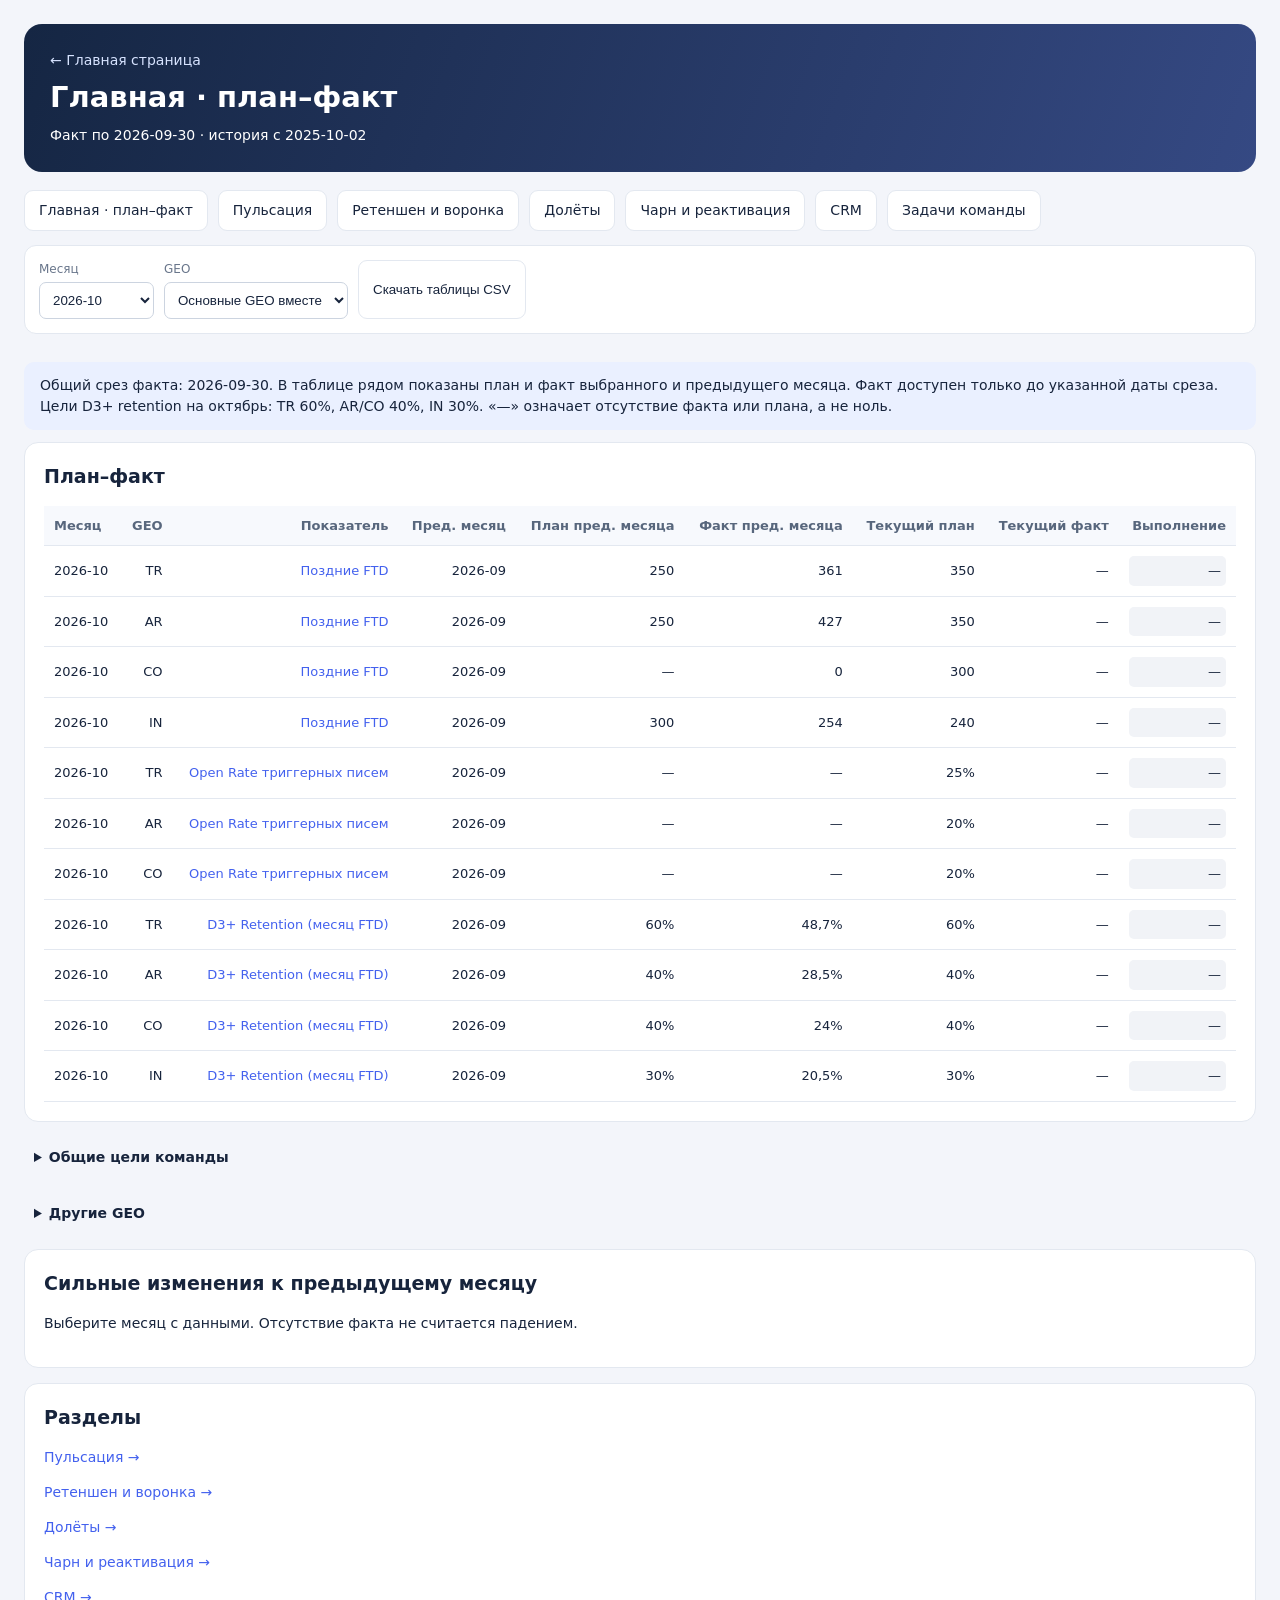
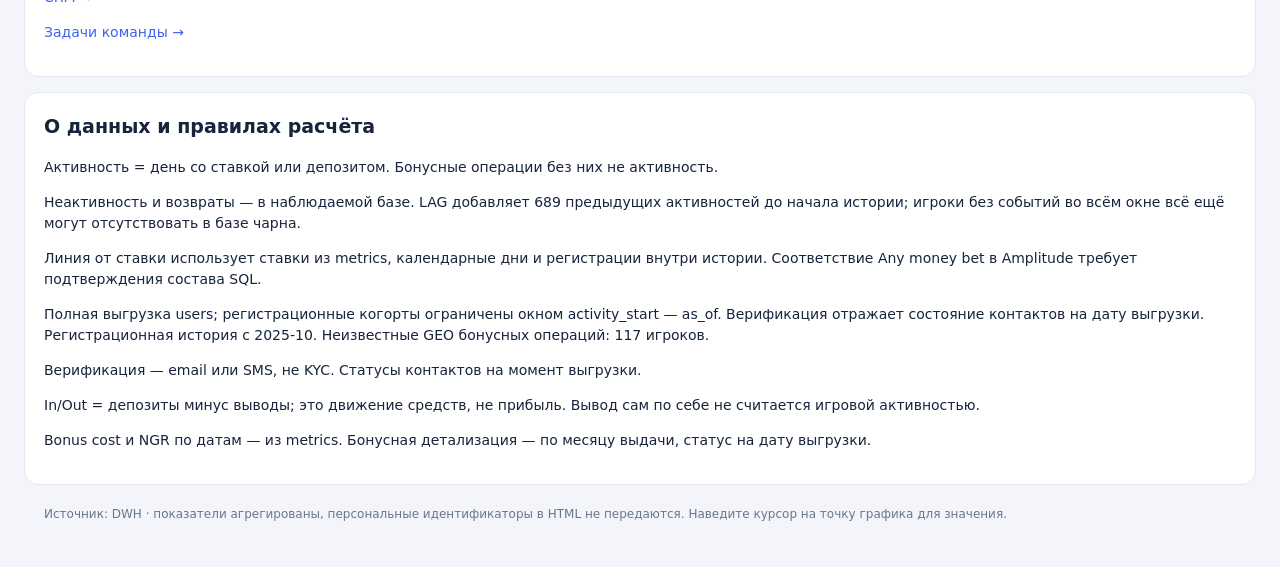
==== commit 24b12156: "Add files via upload" ====
--- a/index.html
+++ b/index.html
@@ -1,7 +1,7 @@
 <!doctype html><html lang="ru"><head><meta charset="utf-8"><meta name="viewport" content="width=device-width,initial-scale=1"><title>Отчёты отдела</title><style>:root{--ink:#17243c;--muted:#69768b;--blue:#4361ee;--line:#e3e8f0}*{box-sizing:border-box}body{margin:0;background:#f3f5fa;color:var(--ink);font:14px/1.5 system-ui,sans-serif}.wrap{max-width:1520px;margin:auto;padding:24px}header{background:linear-gradient(110deg,#152643,#354983);color:white;border-radius:18px;padding:26px;margin-bottom:18px}h1{margin:5px 0;font-size:29px}h2{font-size:19px;margin-top:0}h3{font-size:15px}a{color:#4361ee;text-decoration:none}header a{color:#d7e3ff}nav,.tabs,.filters{display:flex;gap:10px;flex-wrap:wrap;margin:14px 0}nav a,.tabs button,button{padding:9px 14px;background:white;border:1px solid var(--line);border-radius:9px;cursor:pointer;color:var(--ink)}button.on{background:var(--blue);color:white}.filters{background:white;border:1px solid var(--line);border-radius:12px;padding:14px}.filters label{display:flex;flex-direction:column;gap:4px;color:var(--muted);font-size:12px}select,input{padding:9px;border:1px solid #ccd4e0;border-radius:7px;background:white;color:var(--ink)}.cards{display:grid;grid-template-columns:repeat(4,1fr);gap:14px;margin:18px 0}.card,.panel{background:white;border:1px solid var(--line);border-radius:14px;padding:19px;margin-bottom:15px}.card{margin:0}.value{font-size:28px;font-weight:700;letter-spacing:-.5px}.label{color:var(--muted)}.note{padding:13px 16px;background:#eaf0ff;border-radius:10px;margin:12px 0}.warn{background:#fff4da}.small,small{font-size:12px;color:var(--muted)}.grid{display:grid;grid-template-columns:1fr 1fr;gap:16px}.scroll{overflow:auto}table{border-collapse:collapse;width:100%;white-space:nowrap}td,th{text-align:right;padding:10px;border-bottom:1px solid var(--line);font-size:13px}td:first-child,th:first-child{text-align:left}th{background:#f7f9fd;color:#58677d}details{margin:15px 0}summary{cursor:pointer;font-weight:600}.legend{display:flex;gap:14px;flex-wrap:wrap}.dot{display:inline-block;width:9px;height:9px;border-radius:50%;margin-right:5px}.bars .row{display:grid;grid-template-columns:170px 1fr 150px;align-items:center;gap:12px;padding:9px 0}.bar{height:24px;background:#e9edfb;border-radius:5px;overflow:hidden}.bar>i{display:block;height:100%;background:#5670f4}.empty{padding:35px;text-align:center;color:var(--muted)}svg{width:100%;height:auto;max-height:390px}footer{margin:20px;color:var(--muted);font-size:12px}.alert{border-left:4px solid #e2a53a;padding:12px;background:#fff8e8;margin:8px 0}@media(max-width:850px){.cards,.grid{grid-template-columns:1fr 1fr}.wrap{padding:12px}.bars .row{grid-template-columns:100px 1fr 100px}}@media(max-width:520px){.cards,.grid{grid-template-columns:1fr}}
 
 .heat{display:block;padding:8px 10px;border-radius:4px;color:#17243c}.funnel-svg{max-height:560px}td:has(.heat){padding:3px}summary{padding:10px}
-</style></head><body data-page="index"><div class="wrap"><header><a href="index.html">← Главная страница</a><h1 id="title"></h1><div id="stamp"></div></header><nav id="nav"></nav><div class="filters"><label>Месяц<select id="month"></select></label><label>GEO<select id="geo"></select></label><button id="download">Скачать таблицы CSV</button></div><div id="tabs" class="tabs"></div><main id="content"></main><footer>Источник: DWH · показатели агрегированы, персональные идентификаторы в HTML не передаются. Наведите курсор на точку графика для значения.</footer></div><script>const DATA={"meta":{"as_of":"2026-09-30","activity_start":"2025-10-01","source_snapshot":"2026-10-01","full_registry_from":"2025-10","registry_note":"Полная выгрузка users; регистрационные когорты ограничены окном activity_start — as_of. Верификация отражает состояние контактов на дату выгрузки.","users":814373,"metrics_rows":448469,"active_users":100347,"financial_missing_rows":7,"lag_seed_users":680,"unknown_profile_users":124,"buckets":["1–7 дней","8–14 дней","15–30 дней","1–2 мес.","2–3 мес.","3–6 мес.","6 мес.+"],"primary":["TR","AR","CO","IN"],"geos":["AR","AZN","BD","CO","DB","DBVIP","DE","IN","KG","LB_UZ","MX","TR","UG","UNKNOWN","UZ","root"],"months":["2025-10","2025-11","2025-12","2026-01","2026-02","2026-03","2026-04","2026-05","2026-06","2026-07","2026-08","2026-09"],"warnings":["Активность = день со ставкой или депозитом. Бонусные операции без них не активность.","Неактивность и возвраты — в наблюдаемой базе. LAG добавляет 680 предыдущих активностей до начала истории; игроки без событий во всём окне всё ещё могут отсутствовать в базе чарна.","Линия от ставки использует ставки из metrics, календарные дни и регистрации внутри истории. Соответствие Any money bet в Amplitude требует подтверждения состава SQL.","Полная выгрузка users; регистрационные когорты ограничены окном activity_start — as_of. Верификация отражает состояние контактов на дату выгрузки. Регистрационная история с 2025-10. Неизвестные GEO бонусных операций: 124 игроков.","Верификация — email или SMS, не KYC. Статусы контактов на момент выгрузки.","Выводов средств нет в новых CSV. Их показатели не подменяются нулями.","Bonus cost и NGR по датам — из metrics. Бонусная детализация — по месяцу выдачи, статус на дату выгрузки."]},"plans":[{"month":"2026-09","section":"late_ftd","geo":"TR","metric":"late_ftd_count","label":"Поздние FTD","target":"250","unit":"players","responsible":"","previous_month":""},{"month":"2026-09","section":"late_ftd","geo":"IN","metric":"late_ftd_count","label":"Поздние FTD","target":"300","unit":"players","responsible":"","previous_month":""},{"month":"2026-09","section":"late_ftd","geo":"AR","metric":"late_ftd_count","label":"Поздние FTD","target":"250","unit":"players","responsible":"","previous_month":""},{"month":"2026-09","section":"retention","geo":"TR","metric":"retention_d3_plus","label":"D3+ Retention (месяц FTD)","target":"60","unit":"percent","responsible":"","previous_month":""},{"month":"2026-09","section":"retention","geo":"AR","metric":"retention_d3_plus","label":"D3+ Retention (месяц FTD)","target":"40","unit":"percent","responsible":"","previous_month":""},{"month":"2026-09","section":"retention","geo":"CO","metric":"retention_d3_plus","label":"D3+ Retention (месяц FTD)","target":"40","unit":"percent","responsible":"","previous_month":""},{"month":"2026-09","section":"retention","geo":"IN","metric":"retention_d3_plus","label":"D3+ Retention (месяц FTD)","target":"30","unit":"percent","responsible":"","previous_month":""},{"month":"2026-10","section":"late_ftd","geo":"TR","metric":"late_ftd_count","label":"Поздние FTD","target":"350","unit":"players","responsible":"Команда","previous_month":""},{"month":"2026-10","section":"late_ftd","geo":"AR","metric":"late_ftd_count","label":"Поздние FTD","target":"350","unit":"players","responsible":"Команда","previous_month":""},{"month":"2026-10","section":"late_ftd","geo":"CO","metric":"late_ftd_count","label":"Поздние FTD","target":"300","unit":"players","responsible":"Команда","previous_month":""},{"month":"2026-10","section":"late_ftd","geo":"IN","metric":"late_ftd_count","label":"Поздние FTD","target":"240","unit":"players","responsible":"Команда","previous_month":""},{"month":"2026-10","section":"crm","geo":"TR","metric":"trigger_email_open_rate","label":"Open Rate триггерных писем","target":"25","unit":"percent","responsible":"Кафтасев","previous_month":""},{"month":"2026-10","section":"crm","geo":"AR","metric":"trigger_email_open_rate","label":"Open Rate триггерных писем","target":"20","unit":"percent","responsible":"Кафтасев","previous_month":""},{"month":"2026-10","section":"crm","geo":"CO","metric":"trigger_email_open_rate","label":"Open Rate триггерных писем","target":"20","unit":"percent","responsible":"Кафтасев","previous_month":""},{"month":"2026-10","section":"retention","geo":"TR","metric":"retention_d3_plus","label":"D3+ Retention (месяц FTD)","target":"60","unit":"percent","responsible":"Шибут","previous_month":""},{"month":"2026-10","section":"retention","geo":"AR","metric":"retention_d3_plus","label":"D3+ Retention (месяц FTD)","target":"40","unit":"percent","responsible":"Шибут","previous_month":""},{"month":"2026-10","section":"retention","geo":"CO","metric":"retention_d3_plus","label":"D3+ Retention (месяц FTD)","target":"40","unit":"percent","responsible":"Шибут","previous_month":""},{"month":"2026-10","section":"retention","geo":"IN","metric":"retention_d3_plus","label":"D3+ Retention (месяц FTD)","target":"30","unit":"percent","responsible":"Шибут","previous_month":""},{"month":"2026-10","section":"projects","geo":"ALL","metric":"email_domains","label":"Подготовить и прогреть 5 новых email-доменов","target":"5","unit":"count","responsible":"Кафтасев","previous_month":"2"},{"month":"2026-10","section":"projects","geo":"ALL","metric":"communications_2","label":"Персонализированные триггерные цепочки Communications 2.0","target":"100","unit":"percent","responsible":"Кисицын","previous_month":""},{"month":"2026-10","section":"projects","geo":"ALL","metric":"crm_dashboard","label":"Разработать и реализовать CRM-дашборд","target":"100","unit":"percent","responsible":"Андреева","previous_month":""},{"month":"2026-10","section":"projects","geo":"ALL","metric":"push_timing","label":"Эксперимент с таймингом пушей PWA.partners","target":"100","unit":"percent","responsible":"Андреева","previous_month":""},{"month":"2026-10","section":"projects","geo":"ALL","metric":"inbox_triggers","label":"Инбоксы про все триггерные события в продукте","target":"100","unit":"percent","responsible":"Кисицын","previous_month":""}],"manual":[],"late":[{"month":"2025-10","geo":"AZN","reg_month":"2024-07","n":1,"delay_sum":457.0,"ftd_sum":17.6056,"delay":457,"calendar_ggr_usd":17.5993,"calendar_bonus_cost_usd":0.0,"calendar_ngr_usd":17.5993,"base7":1,"active7":1,"d7_1":1,"d7_2":0,"d7_3":0,"d7_4":0,"d7_5":0,"d7_6":0,"d7_7":0,"d7_8":0,"d7_9":0,"d7_10":0,"base30":1,"active30":1,"d30_1":1,"d30_2":0,"d30_3":0,"d30_4":0,"d30_5":0,"d30_6":0,"d30_7":0,"d30_8":0,"d30_9":0,"d30_10":0,"basetotal":1,"activetotal":1,"dtotal_1":1,"dtotal_2":0,"dtotal_3":0,"dtotal_4":0,"dtotal_5":0,"dtotal_6":0,"dtotal_7":0,"dtotal_8":0,"dtotal_9":0,"dtotal_10":0,"ggr_usd":17.5993,"bonus_cost_usd":0.0,"ngr_usd":17.5993,"b3":1,"roll3":0,"b7":1,"roll7":0,"b14":1,"roll14":0,"b30":1,"roll30":0,"lag0":0,"lag1":0,"lag2":0,"lag3":0,"lag4":0,"lag5":0,"lag6":1},{"month":"2025-10","geo":"AZN","reg_month":"2024-08","n":1,"delay_sum":438.0,"ftd_sum":5.8685,"delay":438,"calendar_ggr_usd":5.8687,"calendar_bonus_cost_usd":0.0,"calendar_ngr_usd":5.8687,"base7":1,"active7":1,"d7_1":1,"d7_2":0,"d7_3":0,"d7_4":0,"d7_5":0,"d7_6":0,"d7_7":0,"d7_8":0,"d7_9":0,"d7_10":0,"base30":1,"active30":1,"d30_1":1,"d30_2":0,"d30_3":0,"d30_4":0,"d30_5":0,"d30_6":0,"d30_7":0,"d30_8":0,"d30_9":0,"d30_10":0,"basetotal":1,"activetotal":1,"dtotal_1":1,"dtotal_2":0,"dtotal_3":0,"dtotal_4":0,"dtotal_5":0,"dtotal_6":0,"dtotal_7":0,"dtotal_8":0,"dtotal_9":0,"dtotal_10":0,"ggr_usd":5.8687,"bonus_cost_usd":0.0,"ngr_usd":5.8687,"b3":1,"roll3":0,"b7":1,"roll7":0,"b14":1,"roll14":0,"b30":1,"roll30":0,"lag0":0,"lag1":0,"lag2":0,"lag3":0,"lag4":0,"lag5":0,"lag6":1},{"month":"2025-10","geo":"AZN","reg_month":"2024-08","n":1,"delay_sum":441.0,"ftd_sum":5.8917,"delay":441,"calendar_ggr_usd":5.8046,"calendar_bonus_cost_usd":0.0,"calendar_ngr_usd":5.8046,"base7":1,"active7":1,"d7_1":1,"d7_2":0,"d7_3":0,"d7_4":0,"d7_5":0,"d7_6":0,"d7_7":0,"d7_8":0,"d7_9":0,"d7_10":0,"base30":1,"active30":1,"d30_1":1,"d30_2":0,"d30_3":0,"d30_4":0,"d30_5":0,"d30_6":0,"d30_7":0,"d30_8":0,"d30_9":0,"d30_10":0,"basetotal":1,"activetotal":1,"dtotal_1":1,"dtotal_2":0,"dtotal_3":0,"dtotal_4":0,"dtotal_5":0,"dtotal_6":0,"dtotal_7":0,"dtotal_8":0,"dtotal_9":0,"dtotal_10":0,"ggr_usd":5.8046,"bonus_cost_usd":0.0,"ngr_usd":5.8046,"b3":1,"roll3":0,"b7":1,"roll7":0,"b14":1,"roll14":0,"b30":1,"roll30":0,"lag0":0,"lag1":0,"lag2":0,"lag3":0,"lag4":0,"lag5":0,"lag6":1},{"month":"2025-10","geo":"AZN","reg_month":"2025-07","n":1,"delay_sum":112.0,"ftd_sum":8.8246,"delay":112,"calendar_ggr_usd":8.8304,"calendar_bonus_cost_usd":0.0,"calendar_ngr_usd":8.8304,"base7":1,"active7":1,"d7_1":1,"d7_2":0,"d7_3":0,"d7_4":0,"d7_5":0,"d7_6":0,"d7_7":0,"d7_8":0,"d7_9":0,"d7_10":0,"base30":1,"active30":1,"d30_1":1,"d30_2":0,"d30_3":0,"d30_4":0,"d30_5":0,"d30_6":0,"d30_7":0,"d30_8":0,"d30_9":0,"d30_10":0,"basetotal":1,"activetotal":1,"dtotal_1":1,"dtotal_2":0,"dtotal_3":0,"dtotal_4":0,"dtotal_5":0,"dtotal_6":0,"dtotal_7":0,"dtotal_8":0,"dtotal_9":0,"dtotal_10":0,"ggr_usd":8.8304,"bonus_cost_usd":0.0,"ngr_usd":8.8304,"b3":1,"roll3":0,"b7":1,"roll7":0,"b14":1,"roll14":0,"b30":1,"roll30":0,"lag0":0,"lag1":0,"lag2":0,"lag3":0,"lag4":0,"lag5":1,"lag6":0},{"month":"2025-10","geo":"AZN","reg_month":"2025-09","n":1,"delay_sum":1.0,"ftd_sum":5.8994,"delay":1,"calendar_ggr_usd":50.553,"calendar_bonus_cost_usd":38.685399999999994,"calendar_ngr_usd":11.867600000000003,"base7":1,"active7":4,"d7_1":1,"d7_2":1,"d7_3":0,"d7_4":0,"d7_5":0,"d7_6":0,"d7_7":0,"d7_8":0,"d7_9":0,"d7_10":0,"base30":1,"active30":4,"d30_1":1,"d30_2":1,"d30_3":0,"d30_4":0,"d30_5":0,"d30_6":0,"d30_7":0,"d30_8":0,"d30_9":0,"d30_10":0,"basetotal":1,"activetotal":4,"dtotal_1":1,"dtotal_2":1,"dtotal_3":0,"dtotal_4":0,"dtotal_5":0,"dtotal_6":0,"dtotal_7":0,"dtotal_8":0,"dtotal_9":0,"dtotal_10":0,"ggr_usd":50.553,"bonus_cost_usd":38.685399999999994,"ngr_usd":11.867600000000003,"b3":1,"roll3":1,"b7":1,"roll7":0,"b14":1,"roll14":0,"b30":1,"roll30":0,"lag0":1,"lag1":0,"lag2":0,"lag3":0,"lag4":0,"lag5":0,"lag6":0},{"month":"2025-10","geo":"AZN","reg_month":"2025-09","n":2,"delay_sum":6.0,"ftd_sum":29.4854,"delay":3,"calendar_ggr_usd":29.5106,"calendar_bonus_cost_usd":0.0,"calendar_ngr_usd":29.5106,"base7":2,"active7":2,"d7_1":2,"d7_2":0,"d7_3":0,"d7_4":0,"d7_5":0,"d7_6":0,"d7_7":0,"d7_8":0,"d7_9":0,"d7_10":0,"base30":2,"active30":2,"d30_1":2,"d30_2":0,"d30_3":0,"d30_4":0,"d30_5":0,"d30_6":0,"d30_7":0,"d30_8":0,"d30_9":0,"d30_10":0,"basetotal":2,"activetotal":2,"dtotal_1":2,"dtotal_2":0,"dtotal_3":0,"dtotal_4":0,"dtotal_5":0,"dtotal_6":0,"dtotal_7":0,"dtotal_8":0,"dtotal_9":0,"dtotal_10":0,"ggr_usd":29.5106,"bonus_cost_usd":0.0,"ngr_usd":29.5106,"b3":2,"roll3":0,"b7":2,"roll7":0,"b14":2,"roll14":0,"b30":2,"roll30":0,"lag0":2,"lag1":0,"lag2":0,"lag3":0,"lag4":0,"lag5":0,"lag6":0},{"month":"2025-10","geo":"AZN","reg_month":"2025-09","n":1,"delay_sum":5.0,"ftd_sum":7.6291,"delay":5,"calendar_ggr_usd":7.6058,"calendar_bonus_cost_usd":0.0,"calendar_ngr_usd":7.6058,"base7":1,"active7":1,"d7_1":1,"d7_2":0,"d7_3":0,"d7_4":0,"d7_5":0,"d7_6":0,"d7_7":0,"d7_8":0,"d7_9":0,"d7_10":0,"base30":1,"active30":1,"d30_1":1,"d30_2":0,"d30_3":0,"d30_4":0,"d30_5":0,"d30_6":0,"d30_7":0,"d30_8":0,"d30_9":0,"d30_10":0,"basetotal":1,"activetotal":1,"dtotal_1":1,"dtotal_2":0,"dtotal_3":0,"dtotal_4":0,"dtotal_5":0,"dtotal_6":0,"dtotal_7":0,"dtotal_8":0,"dtotal_9":0,"dtotal_10":0,"ggr_usd":7.6058,"bonus_cost_usd":0.0,"ngr_usd":7.6058,"b3":1,"roll3":0,"b7":1,"roll7":0,"b14":1,"roll14":0,"b30":1,"roll30":0,"lag0":1,"lag1":0,"lag2":0,"lag3":0,"lag4":0,"lag5":0,"lag6":0},{"month":"2025-10","geo":"AZN","reg_month":"2025-09","n":1,"delay_sum":6.0,"ftd_sum":5.8685,"delay":6,"calendar_ggr_usd":11.7201,"calendar_bonus_cost_usd":0.0,"calendar_ngr_usd":11.7201,"base7":1,"active7":2,"d7_1":1,"d7_2":1,"d7_3":0,"d7_4":0,"d7_5":0,"d7_6":0,"d7_7":0,"d7_8":0,"d7_9":0,"d7_10":0,"base30":1,"active30":2,"d30_1":1,"d30_2":1,"d30_3":0,"d30_4":0,"d30_5":0,"d30_6":0,"d30_7":0,"d30_8":0,"d30_9":0,"d30_10":0,"basetotal":1,"activetotal":2,"dtotal_1":1,"dtotal_2":1,"dtotal_3":0,"dtotal_4":0,"dtotal_5":0,"dtotal_6":0,"dtotal_7":0,"dtotal_8":0,"dtotal_9":0,"dtotal_10":0,"ggr_usd":11.7201,"bonus_cost_usd":0.0,"ngr_usd":11.7201,"b3":1,"roll3":0,"b7":1,"roll7":0,"b14":1,"roll14":0,"b30":1,"roll30":0,"lag0":1,"lag1":0,"lag2":0,"lag3":0,"lag4":0,"lag5":0,"lag6":0},{"month":"2025-10","geo":"AZN","reg_month":"2025-09","n":1,"delay_sum":8.0,"ftd_sum":11.8133,"delay":8,"calendar_ggr_usd":11.7883,"calendar_bonus_cost_usd":0.0,"calendar_ngr_usd":11.7883,"base7":1,"active7":1,"d7_1":1,"d7_2":0,"d7_3":0,"d7_4":0,"d7_5":0,"d7_6":0,"d7_7":0,"d7_8":0,"d7_9":0,"d7_10":0,"base30":1,"active30":1,"d30_1":1,"d30_2":0,"d30_3":0,"d30_4":0,"d30_5":0,"d30_6":0,"d30_7":0,"d30_8":0,"d30_9":0,"d30_10":0,"basetotal":1,"activetotal":1,"dtotal_1":1,"dtotal_2":0,"dtotal_3":0,"dtotal_4":0,"dtotal_5":0,"dtotal_6":0,"dtotal_7":0,"dtotal_8":0,"dtotal_9":0,"dtotal_10":0,"ggr_usd":11.7883,"bonus_cost_usd":0.0,"ngr_usd":11.7883,"b3":1,"roll3":0,"b7":1,"roll7":0,"b14":1,"roll14":0,"b30":1,"roll30":0,"lag0":0,"lag1":1,"lag2":0,"lag3":0,"lag4":0,"lag5":0,"lag6":0},{"month":"2025-10","geo":"AZN","reg_month":"2025-09","n":1,"delay_sum":9.0,"ftd_sum":5.8872,"delay":9,"calendar_ggr_usd":52.3369,"calendar_bonus_cost_usd":0.0,"calendar_ngr_usd":52.3369,"base7":1,"active7":4,"d7_1":1,"d7_2":1,"d7_3":1,"d7_4":0,"d7_5":0,"d7_6":0,"d7_7":0,"d7_8":0,"d7_9":0,"d7_10":0,"base30":1,"active30":4,"d30_1":1,"d30_2":1,"d30_3":1,"d30_4":0,"d30_5":0,"d30_6":0,"d30_7":0,"d30_8":0,"d30_9":0,"d30_10":0,"basetotal":1,"activetotal":4,"dtotal_1":1,"dtotal_2":1,"dtotal_3":1,"dtotal_4":0,"dtotal_5":0,"dtotal_6":0,"dtotal_7":0,"dtotal_8":0,"dtotal_9":0,"dtotal_10":0,"ggr_usd":52.3369,"bonus_cost_usd":0.0,"ngr_usd":52.3369,"b3":1,"roll3":1,"b7":1,"roll7":0,"b14":1,"roll14":0,"b30":1,"roll30":0,"lag0":0,"lag1":1,"lag2":0,"lag3":0,"lag4":0,"lag5":0,"lag6":0},{"month":"2025-10","geo":"AZN","reg_month":"2025-09","n":1,"delay_sum":11.0,"ftd_sum":5.8727,"delay":11,"calendar_ggr_usd":11.6797,"calendar_bonus_cost_usd":0.0,"calendar_ngr_usd":11.6797,"base7":1,"active7":3,"d7_1":1,"d7_2":1,"d7_3":0,"d7_4":0,"d7_5":0,"d7_6":0,"d7_7":0,"d7_8":0,"d7_9":0,"d7_10":0,"base30":1,"active30":3,"d30_1":1,"d30_2":1,"d30_3":0,"d30_4":0,"d30_5":0,"d30_6":0,"d30_7":0,"d30_8":0,"d30_9":0,"d30_10":0,"basetotal":1,"activetotal":3,"dtotal_1":1,"dtotal_2":1,"dtotal_3":0,"dtotal_4":0,"dtotal_5":0,"dtotal_6":0,"dtotal_7":0,"dtotal_8":0,"dtotal_9":0,"dtotal_10":0,"ggr_usd":11.6797,"bonus_cost_usd":0.0,"ngr_usd":11.6797,"b3":1,"roll3":0,"b7":1,"roll7":0,"b14":1,"roll14":0,"b30":1,"roll30":0,"lag0":0,"lag1":1,"lag2":0,"lag3":0,"lag4":0,"lag5":0,"lag6":0},{"month":"2025-10","geo":"AZN","reg_month":"2025-09","n":1,"delay_sum":13.0,"ftd_sum":5.9032,"delay":13,"calendar_ggr_usd":5.9042,"calendar_bonus_cost_usd":0.0,"calendar_ngr_usd":5.9042,"base7":1,"active7":1,"d7_1":1,"d7_2":0,"d7_3":0,"d7_4":0,"d7_5":0,"d7_6":0,"d7_7":0,"d7_8":0,"d7_9":0,"d7_10":0,"base30":1,"active30":1,"d30_1":1,"d30_2":0,"d30_3":0,"d30_4":0,"d30_5":0,"d30_6":0,"d30_7":0,"d30_8":0,"d30_9":0,"d30_10":0,"basetotal":1,"activetotal":1,"dtotal_1":1,"dtotal_2":0,"dtotal_3":0,"dtotal_4":0,"dtotal_5":0,"dtotal_6":0,"dtotal_7":0,"dtotal_8":0,"dtotal_9":0,"dtotal_10":0,"ggr_usd":5.9042,"bonus_cost_usd":0.0,"ngr_usd":5.9042,"b3":1,"roll3":0,"b7":1,"roll7":0,"b14":1,"roll14":0,"b30":1,"roll30":0,"lag0":0,"lag1":1,"lag2":0,"lag3":0,"lag4":0,"lag5":0,"lag6":0},{"month":"2025-10","geo":"AZN","reg_month":"2025-09","n":1,"delay_sum":24.0,"ftd_sum":5.8685,"delay":24,"calendar_ggr_usd":1.6088,"calendar_bonus_cost_usd":0.0,"calendar_ngr_usd":1.6088,"base7":1,"active7":1,"d7_1":1,"d7_2":0,"d7_3":0,"d7_4":0,"d7_5":0,"d7_6":0,"d7_7":0,"d7_8":0,"d7_9":0,"d7_10":0,"base30":1,"active30":1,"d30_1":1,"d30_2":0,"d30_3":0,"d30_4":0,"d30_5":0,"d30_6":0,"d30_7":0,"d30_8":0,"d30_9":0,"d30_10":0,"basetotal":1,"activetotal":1,"dtotal_1":1,"dtotal_2":0,"dtotal_3":0,"dtotal_4":0,"dtotal_5":0,"dtotal_6":0,"dtotal_7":0,"dtotal_8":0,"dtotal_9":0,"dtotal_10":0,"ggr_usd":1.6088,"bonus_cost_usd":0.0,"ngr_usd":1.6088,"b3":1,"roll3":0,"b7":1,"roll7":0,"b14":1,"roll14":0,"b30":1,"roll30":0,"lag0":0,"lag1":0,"lag2":1,"lag3":0,"lag4":0,"lag5":0,"lag6":0},{"month":"2025-10","geo":"AZN","reg_month":"2025-09","n":1,"delay_sum":27.0,"ftd_sum":5.8727,"delay":27,"calendar_ggr_usd":5.8347,"calendar_bonus_cost_usd":0.0,"calendar_ngr_usd":5.8347,"base7":1,"active7":3,"d7_1":1,"d7_2":0,"d7_3":0,"d7_4":0,"d7_5":0,"d7_6":0,"d7_7":0,"d7_8":0,"d7_9":0,"d7_10":0,"base30":1,"active30":3,"d30_1":1,"d30_2":0,"d30_3":0,"d30_4":0,"d30_5":0,"d30_6":0,"d30_7":0,"d30_8":0,"d30_9":0,"d30_10":0,"basetotal":1,"activetotal":3,"dtotal_1":1,"dtotal_2":0,"dtotal_3":0,"dtotal_4":0,"dtotal_5":0,"dtotal_6":0,"dtotal_7":0,"dtotal_8":0,"dtotal_9":0,"dtotal_10":0,"ggr_usd":5.8347,"bonus_cost_usd":0.0,"ngr_usd":5.8347,"b3":1,"roll3":1,"b7":1,"roll7":0,"b14":1,"roll14":0,"b30":1,"roll30":0,"lag0":0,"lag1":0,"lag2":1,"lag3":0,"lag4":0,"lag5":0,"lag6":0},{"month":"2025-10","geo":"AZN","reg_month":"2025-09","n":1,"delay_sum":33.0,"ftd_sum":11.7744,"delay":33,"calendar_ggr_usd":23.5252,"calendar_bonus_cost_usd":0.0,"calendar_ngr_usd":23.5252,"base7":1,"active7":1,"d7_1":1,"d7_2":1,"d7_3":0,"d7_4":0,"d7_5":0,"d7_6":0,"d7_7":0,"d7_8":0,"d7_9":0,"d7_10":0,"base30":1,"active30":1,"d30_1":1,"d30_2":1,"d30_3":0,"d30_4":0,"d30_5":0,"d30_6":0,"d30_7":0,"d30_8":0,"d30_9":0,"d30_10":0,"basetotal":1,"activetotal":1,"dtotal_1":1,"dtotal_2":1,"dtotal_3":0,"dtotal_4":0,"dtotal_5":0,"dtotal_6":0,"dtotal_7":0,"dtotal_8":0,"dtotal_9":0,"dtotal_10":0,"ggr_usd":23.5252,"bonus_cost_usd":0.0,"ngr_usd":23.5252,"b3":1,"roll3":0,"b7":1,"roll7":0,"b14":1,"roll14":0,"b30":1,"roll30":0,"lag0":0,"lag1":0,"lag2":0,"lag3":1,"lag4":0,"lag5":0,"lag6":0},{"month":"2025-10","geo":"BD","reg_month":"2025-06","n":1,"delay_sum":142.0,"ftd_sum":4.0807,"delay":142,"calendar_ggr_usd":-1.441899999999999,"calendar_bonus_cost_usd":0.204,"calendar_ngr_usd":-1.6458999999999988,"base7":1,"active7":4,"d7_1":1,"d7_2":1,"d7_3":1,"d7_4":1,"d7_5":0,"d7_6":0,"d7_7":0,"d7_8":0,"d7_9":0,"d7_10":0,"base30":1,"active30":4,"d30_1":1,"d30_2":1,"d30_3":1,"d30_4":1,"d30_5":0,"d30_6":0,"d30_7":0,"d30_8":0,"d30_9":0,"d30_10":0,"basetotal":1,"activetotal":4,"dtotal_1":1,"dtotal_2":1,"dtotal_3":1,"dtotal_4":1,"dtotal_5":0,"dtotal_6":0,"dtotal_7":0,"dtotal_8":0,"dtotal_9":0,"dtotal_10":0,"ggr_usd":-1.441899999999999,"bonus_cost_usd":0.204,"ngr_usd":-1.6458999999999988,"b3":1,"roll3":1,"b7":1,"roll7":0,"b14":1,"roll14":0,"b30":1,"roll30":0,"lag0":0,"lag1":0,"lag2":0,"lag3":0,"lag4":0,"lag5":1,"lag6":0},{"month":"2025-10","geo":"BD","reg_month":"2025-09","n":7,"delay_sum":7.0,"ftd_sum":27.125700000000002,"delay":1,"calendar_ggr_usd":285.7326,"calendar_bonus_cost_usd":59.3914,"calendar_ngr_usd":226.34119999999996,"base7":7,"active7":18,"d7_1":7,"d7_2":3,"d7_3":2,"d7_4":1,"d7_5":1,"d7_6":1,"d7_7":1,"d7_8":1,"d7_9":1,"d7_10":1,"base30":7,"active30":32,"d30_1":7,"d30_2":3,"d30_3":2,"d30_4":1,"d30_5":1,"d30_6":1,"d30_7":1,"d30_8":1,"d30_9":1,"d30_10":1,"basetotal":7,"activetotal":32,"dtotal_1":7,"dtotal_2":3,"dtotal_3":2,"dtotal_4":1,"dtotal_5":1,"dtotal_6":1,"dtotal_7":1,"dtotal_8":1,"dtotal_9":1,"dtotal_10":1,"ggr_usd":285.7326,"bonus_cost_usd":59.3914,"ngr_usd":226.34119999999996,"b3":7,"roll3":3,"b7":7,"roll7":2,"b14":7,"roll14":1,"b30":7,"roll30":0,"lag0":7,"lag1":0,"lag2":0,"lag3":0,"lag4":0,"lag5":0,"lag6":0},{"month":"2025-10","geo":"BD","reg_month":"2025-09","n":5,"delay_sum":10.0,"ftd_sum":15.6155,"delay":2,"calendar_ggr_usd":33.2861,"calendar_bonus_cost_usd":1.5211000000000001,"calendar_ngr_usd":31.764999999999997,"base7":5,"active7":14,"d7_1":5,"d7_2":1,"d7_3":1,"d7_4":1,"d7_5":0,"d7_6":0,"d7_7":0,"d7_8":0,"d7_9":0,"d7_10":0,"base30":5,"active30":15,"d30_1":5,"d30_2":1,"d30_3":1,"d30_4":1,"d30_5":0,"d30_6":0,"d30_7":0,"d30_8":0,"d30_9":0,"d30_10":0,"basetotal":5,"activetotal":15,"dtotal_1":5,"dtotal_2":1,"dtotal_3":1,"dtotal_4":1,"dtotal_5":0,"dtotal_6":0,"dtotal_7":0,"dtotal_8":0,"dtotal_9":0,"dtotal_10":0,"ggr_usd":33.2861,"bonus_cost_usd":1.5211000000000001,"ngr_usd":31.764999999999997,"b3":5,"roll3":3,"b7":5,"roll7":2,"b14":5,"roll14":0,"b30":5,"roll30":0,"lag0":5,"lag1":0,"lag2":0,"lag3":0,"lag4":0,"lag5":0,"lag6":0},{"month":"2025-10","geo":"BD","reg_month":"2025-09","n":1,"delay_sum":3.0,"ftd_sum":2.4642,"delay":3,"calendar_ggr_usd":2.4656000000000002,"calendar_bonus_cost_usd":0.1232,"calendar_ngr_usd":2.3424,"base7":1,"active7":2,"d7_1":1,"d7_2":0,"d7_3":0,"d7_4":0,"d7_5":0,"d7_6":0,"d7_7":0,"d7_8":0,"d7_9":0,"d7_10":0,"base30":1,"active30":2,"d30_1":1,"d30_2":0,"d30_3":0,"d30_4":0,"d30_5":0,"d30_6":0,"d30_7":0,"d30_8":0,"d30_9":0,"d30_10":0,"basetotal":1,"activetotal":2,"dtotal_1":1,"dtotal_2":0,"dtotal_3":0,"dtotal_4":0,"dtotal_5":0,"dtotal_6":0,"dtotal_7":0,"dtotal_8":0,"dtotal_9":0,"dtotal_10":0,"ggr_usd":2.4656000000000002,"bonus_cost_usd":0.1232,"ngr_usd":2.3424,"b3":1,"roll3":0,"b7":1,"roll7":0,"b14":1,"roll14":0,"b30":1,"roll30":0,"lag0":1,"lag1":0,"lag2":0,"lag3":0,"lag4":0,"lag5":0,"lag6":0},{"month":"2025-10","geo":"BD","reg_month":"2025-09","n":1,"delay_sum":4.0,"ftd_sum":2.4651,"delay":4,"calendar_ggr_usd":0.1644,"calendar_bonus_cost_usd":0.0082,"calendar_ngr_usd":0.15619999999999998,"base7":1,"active7":1,"d7_1":1,"d7_2":0,"d7_3":0,"d7_4":0,"d7_5":0,"d7_6":0,"d7_7":0,"d7_8":0,"d7_9":0,"d7_10":0,"base30":1,"active30":1,"d30_1":1,"d30_2":0,"d30_3":0,"d30_4":0,"d30_5":0,"d30_6":0,"d30_7":0,"d30_8":0,"d30_9":0,"d30_10":0,"basetotal":1,"activetotal":1,"dtotal_1":1,"dtotal_2":0,"dtotal_3":0,"dtotal_4":0,"dtotal_5":0,"dtotal_6":0,"dtotal_7":0,"dtotal_8":0,"dtotal_9":0,"dtotal_10":0,"ggr_usd":0.1644,"bonus_cost_usd":0.0082,"ngr_usd":0.15619999999999998,"b3":1,"roll3":0,"b7":1,"roll7":0,"b14":1,"roll14":0,"b30":1,"roll30":0,"lag0":1,"lag1":0,"lag2":0,"lag3":0,"lag4":0,"lag5":0,"lag6":0},{"month":"2025-10","geo":"BD","reg_month":"2025-09","n":3,"delay_sum":15.0,"ftd_sum":8.9577,"delay":5,"calendar_ggr_usd":-3.3596999999999992,"calendar_bonus_cost_usd":0.2823,"calendar_ngr_usd":-3.6419999999999995,"base7":3,"active7":5,"d7_1":3,"d7_2":2,"d7_3":0,"d7_4":0,"d7_5":0,"d7_6":0,"d7_7":0,"d7_8":0,"d7_9":0,"d7_10":0,"base30":3,"active30":5,"d30_1":3,"d30_2":2,"d30_3":0,"d30_4":0,"d30_5":0,"d30_6":0,"d30_7":0,"d30_8":0,"d30_9":0,"d30_10":0,"basetotal":3,"activetotal":5,"dtotal_1":3,"dtotal_2":2,"dtotal_3":0,"dtotal_4":0,"dtotal_5":0,"dtotal_6":0,"dtotal_7":0,"dtotal_8":0,"dtotal_9":0,"dtotal_10":0,"ggr_usd":-3.3596999999999992,"bonus_cost_usd":0.2823,"ngr_usd":-3.6419999999999995,"b3":3,"roll3":1,"b7":3,"roll7":1,"b14":3,"roll14":0,"b30":3,"roll30":0,"lag0":3,"lag1":0,"lag2":0,"lag3":0,"lag4":0,"lag5":0,"lag6":0},{"month":"2025-10","geo":"BD","reg_month":"2025-09","n":2,"delay_sum":12.0,"ftd_sum":10.679,"delay":6,"calendar_ggr_usd":11.007600000000002,"calendar_bonus_cost_usd":0.5448,"calendar_ngr_usd":10.462800000000001,"base7":2,"active7":2,"d7_1":2,"d7_2":0,"d7_3":0,"d7_4":0,"d7_5":0,"d7_6":0,"d7_7":0,"d7_8":0,"d7_9":0,"d7_10":0,"base30":2,"active30":3,"d30_1":2,"d30_2":0,"d30_3":0,"d30_4":0,"d30_5":0,"d30_6":0,"d30_7":0,"d30_8":0,"d30_9":0,"d30_10":0,"basetotal":2,"activetotal":9,"dtotal_1":2,"dtotal_2":1,"dtotal_3":1,"dtotal_4":0,"dtotal_5":0,"dtotal_6":0,"dtotal_7":0,"dtotal_8":0,"dtotal_9":0,"dtotal_10":0,"ggr_usd":11.007600000000002,"bonus_cost_usd":0.5448,"ngr_usd":10.462800000000001,"b3":2,"roll3":2,"b7":2,"roll7":2,"b14":2,"roll14":1,"b30":2,"roll30":1,"lag0":2,"lag1":0,"lag2":0,"lag3":0,"lag4":0,"lag5":0,"lag6":0},{"month":"2025-10","geo":"BD","reg_month":"2025-09","n":6,"delay_sum":42.0,"ftd_sum":14.79,"delay":7,"calendar_ggr_usd":13.4115,"calendar_bonus_cost_usd":0.5522,"calendar_ngr_usd":12.8593,"base7":6,"active7":7,"d7_1":6,"d7_2":0,"d7_3":0,"d7_4":0,"d7_5":0,"d7_6":0,"d7_7":0,"d7_8":0,"d7_9":0,"d7_10":0,"base30":6,"active30":7,"d30_1":6,"d30_2":0,"d30_3":0,"d30_4":0,"d30_5":0,"d30_6":0,"d30_7":0,"d30_8":0,"d30_9":0,"d30_10":0,"basetotal":6,"activetotal":7,"dtotal_1":6,"dtotal_2":0,"dtotal_3":0,"dtotal_4":0,"dtotal_5":0,"dtotal_6":0,"dtotal_7":0,"dtotal_8":0,"dtotal_9":0,"dtotal_10":0,"ggr_usd":13.4115,"bonus_cost_usd":0.5522,"ngr_usd":12.8593,"b3":6,"roll3":1,"b7":6,"roll7":1,"b14":6,"roll14":0,"b30":6,"roll30":0,"lag0":6,"lag1":0,"lag2":0,"lag3":0,"lag4":0,"lag5":0,"lag6":0},{"month":"2025-10","geo":"BD","reg_month":"2025-09","n":4,"delay_sum":32.0,"ftd_sum":10.6744,"delay":8,"calendar_ggr_usd":4.976699999999999,"calendar_bonus_cost_usd":1.742,"calendar_ngr_usd":3.2346999999999992,"base7":4,"active7":8,"d7_1":4,"d7_2":3,"d7_3":3,"d7_4":3,"d7_5":1,"d7_6":1,"d7_7":0,"d7_8":0,"d7_9":0,"d7_10":0,"base30":4,"active30":17,"d30_1":4,"d30_2":3,"d30_3":3,"d30_4":3,"d30_5":1,"d30_6":1,"d30_7":1,"d30_8":1,"d30_9":1,"d30_10":1,"basetotal":4,"activetotal":56,"dtotal_1":4,"dtotal_2":3,"dtotal_3":3,"dtotal_4":3,"dtotal_5":1,"dtotal_6":1,"dtotal_7":1,"dtotal_8":1,"dtotal_9":1,"dtotal_10":1,"ggr_usd":4.976699999999999,"bonus_cost_usd":1.742,"ngr_usd":3.2346999999999992,"b3":4,"roll3":4,"b7":4,"roll7":2,"b14":4,"roll14":2,"b30":4,"roll30":1,"lag0":0,"lag1":4,"lag2":0,"lag3":0,"lag4":0,"lag5":0,"lag6":0},{"month":"2025-10","geo":"BD","reg_month":"2025-09","n":2,"delay_sum":18.0,"ftd_sum":5.7379999999999995,"delay":9,"calendar_ggr_usd":33.9841,"calendar_bonus_cost_usd":1.6827999999999999,"calendar_ngr_usd":32.3013,"base7":2,"active7":4,"d7_1":2,"d7_2":1,"d7_3":1,"d7_4":1,"d7_5":1,"d7_6":1,"d7_7":1,"d7_8":1,"d7_9":1,"d7_10":1,"base30":2,"active30":4,"d30_1":2,"d30_2":1,"d30_3":1,"d30_4":1,"d30_5":1,"d30_6":1,"d30_7":1,"d30_8":1,"d30_9":1,"d30_10":1,"basetotal":2,"activetotal":4,"dtotal_1":2,"dtotal_2":1,"dtotal_3":1,"dtotal_4":1,"dtotal_5":1,"dtotal_6":1,"dtotal_7":1,"dtotal_8":1,"dtotal_9":1,"dtotal_10":1,"ggr_usd":33.9841,"bonus_cost_usd":1.6827999999999999,"ngr_usd":32.3013,"b3":2,"roll3":0,"b7":2,"roll7":0,"b14":2,"roll14":0,"b30":2,"roll30":0,"lag0":0,"lag1":2,"lag2":0,"lag3":0,"lag4":0,"lag5":0,"lag6":0},{"month":"2025-10","geo":"BD","reg_month":"2025-09","n":2,"delay_sum":22.0,"ftd_sum":10.6773,"delay":11,"calendar_ggr_usd":10.589400000000001,"calendar_bonus_cost_usd":0.5541,"calendar_ngr_usd":10.035300000000001,"base7":2,"active7":5,"d7_1":2,"d7_2":0,"d7_3":0,"d7_4":0,"d7_5":0,"d7_6":0,"d7_7":0,"d7_8":0,"d7_9":0,"d7_10":0,"base30":2,"active30":5,"d30_1":2,"d30_2":0,"d30_3":0,"d30_4":0,"d30_5":0,"d30_6":0,"d30_7":0,"d30_8":0,"d30_9":0,"d30_10":0,"basetotal":2,"activetotal":5,"dtotal_1":2,"dtotal_2":0,"dtotal_3":0,"dtotal_4":0,"dtotal_5":0,"dtotal_6":0,"dtotal_7":0,"dtotal_8":0,"dtotal_9":0,"dtotal_10":0,"ggr_usd":10.589400000000001,"bonus_cost_usd":0.5541,"ngr_usd":10.035300000000001,"b3":2,"roll3":1,"b7":2,"roll7":1,"b14":2,"roll14":0,"b30":2,"roll30":0,"lag0":0,"lag1":2,"lag2":0,"lag3":0,"lag4":0,"lag5":0,"lag6":0},{"month":"2025-10","geo":"BD","reg_month":"2025-09","n":1,"delay_sum":12.0,"ftd_sum":4.1016,"delay":12,"calendar_ggr_usd":4.2897,"calendar_bonus_cost_usd":0.2148,"calendar_ngr_usd":4.0749,"base7":1,"active7":1,"d7_1":1,"d7_2":0,"d7_3":0,"d7_4":0,"d7_5":0,"d7_6":0,"d7_7":0,"d7_8":0,"d7_9":0,"d7_10":0,"base30":1,"active30":2,"d30_1":1,"d30_2":0,"d30_3":0,"d30_4":0,"d30_5":0,"d30_6":0,"d30_7":0,"d30_8":0,"d30_9":0,"d30_10":0,"basetotal":1,"activetotal":2,"dtotal_1":1,"dtotal_2":0,"dtotal_3":0,"dtotal_4":0,"dtotal_5":0,"dtotal_6":0,"dtotal_7":0,"dtotal_8":0,"dtotal_9":0,"dtotal_10":0,"ggr_usd":4.2897,"bonus_cost_usd":0.2148,"ngr_usd":4.0749,"b3":1,"roll3":1,"b7":1,"roll7":1,"b14":1,"roll14":0,"b30":1,"roll30":0,"lag0":0,"lag1":1,"lag2":0,"lag3":0,"lag4":0,"lag5":0,"lag6":0},{"month":"2025-10","geo":"BD","reg_month":"2025-09","n":1,"delay_sum":13.0,"ftd_sum":2.4663,"delay":13,"calendar_ggr_usd":2.4164,"calendar_bonus_cost_usd":0.1207,"calendar_ngr_usd":2.2957,"base7":1,"active7":1,"d7_1":1,"d7_2":0,"d7_3":0,"d7_4":0,"d7_5":0,"d7_6":0,"d7_7":0,"d7_8":0,"d7_9":0,"d7_10":0,"base30":1,"active30":1,"d30_1":1,"d30_2":0,"d30_3":0,"d30_4":0,"d30_5":0,"d30_6":0,"d30_7":0,"d30_8":0,"d30_9":0,"d30_10":0,"basetotal":1,"activetotal":1,"dtotal_1":1,"dtotal_2":0,"dtotal_3":0,"dtotal_4":0,"dtotal_5":0,"dtotal_6":0,"dtotal_7":0,"dtotal_8":0,"dtotal_9":0,"dtotal_10":0,"ggr_usd":2.4164,"bonus_cost_usd":0.1207,"ngr_usd":2.2957,"b3":1,"roll3":0,"b7":1,"roll7":0,"b14":1,"roll14":0,"b30":1,"roll30":0,"lag0":0,"lag1":1,"lag2":0,"lag3":0,"lag4":0,"lag5":0,"lag6":0},{"month":"2025-10","geo":"BD","reg_month":"2025-09","n":2,"delay_sum":32.0,"ftd_sum":4.915,"delay":16,"calendar_ggr_usd":504.8919,"calendar_bonus_cost_usd":108.72510000000001,"calendar_ngr_usd":396.1668,"base7":2,"active7":7,"d7_1":2,"d7_2":1,"d7_3":1,"d7_4":1,"d7_5":1,"d7_6":1,"d7_7":1,"d7_8":1,"d7_9":1,"d7_10":1,"base30":2,"active30":31,"d30_1":2,"d30_2":1,"d30_3":1,"d30_4":1,"d30_5":1,"d30_6":1,"d30_7":1,"d30_8":1,"d30_9":1,"d30_10":1,"basetotal":2,"activetotal":225,"dtotal_1":2,"dtotal_2":1,"dtotal_3":1,"dtotal_4":1,"dtotal_5":1,"dtotal_6":1,"dtotal_7":1,"dtotal_8":1,"dtotal_9":1,"dtotal_10":1,"ggr_usd":769.3430999999999,"bonus_cost_usd":178.7165,"ngr_usd":590.6266,"b3":2,"roll3":2,"b7":2,"roll7":2,"b14":2,"roll14":2,"b30":2,"roll30":1,"lag0":0,"lag1":0,"lag2":2,"lag3":0,"lag4":0,"lag5":0,"lag6":0},{"month":"2025-10","geo":"BD","reg_month":"2025-09","n":1,"delay_sum":18.0,"ftd_sum":2.4663,"delay":18,"calendar_ggr_usd":30.3218,"calendar_bonus_cost_usd":1.5172,"calendar_ngr_usd":28.8046,"base7":1,"active7":2,"d7_1":1,"d7_2":1,"d7_3":1,"d7_4":1,"d7_5":1,"d7_6":1,"d7_7":1,"d7_8":0,"d7_9":0,"d7_10":0,"base30":1,"active30":2,"d30_1":1,"d30_2":1,"d30_3":1,"d30_4":1,"d30_5":1,"d30_6":1,"d30_7":1,"d30_8":0,"d30_9":0,"d30_10":0,"basetotal":1,"activetotal":2,"dtotal_1":1,"dtotal_2":1,"dtotal_3":1,"dtotal_4":1,"dtotal_5":1,"dtotal_6":1,"dtotal_7":1,"dtotal_8":0,"dtotal_9":0,"dtotal_10":0,"ggr_usd":30.3218,"bonus_cost_usd":1.5172,"ngr_usd":28.8046,"b3":1,"roll3":0,"b7":1,"roll7":0,"b14":1,"roll14":0,"b30":1,"roll30":0,"lag0":0,"lag1":0,"lag2":1,"lag3":0,"lag4":0,"lag5":0,"lag6":0},{"month":"2025-10","geo":"BD","reg_month":"2025-09","n":1,"delay_sum":22.0,"ftd_sum":4.1014,"delay":22,"calendar_ggr_usd":17.2573,"calendar_bonus_cost_usd":0.8606,"calendar_ngr_usd":16.3967,"base7":1,"active7":3,"d7_1":1,"d7_2":1,"d7_3":1,"d7_4":1,"d7_5":0,"d7_6":0,"d7_7":0,"d7_8":0,"d7_9":0,"d7_10":0,"base30":1,"active30":3,"d30_1":1,"d30_2":1,"d30_3":1,"d30_4":1,"d30_5":0,"d30_6":0,"d30_7":0,"d30_8":0,"d30_9":0,"d30_10":0,"basetotal":1,"activetotal":3,"dtotal_1":1,"dtotal_2":1,"dtotal_3":1,"dtotal_4":1,"dtotal_5":0,"dtotal_6":0,"dtotal_7":0,"dtotal_8":0,"dtotal_9":0,"dtotal_10":0,"ggr_usd":17.2573,"bonus_cost_usd":0.8606,"ngr_usd":16.3967,"b3":1,"roll3":0,"b7":1,"roll7":0,"b14":1,"roll14":0,"b30":1,"roll30":0,"lag0":0,"lag1":0,"lag2":1,"lag3":0,"lag4":0,"lag5":0,"lag6":0},{"month":"2025-10","geo":"BD","reg_month":"2025-09","n":1,"delay_sum":27.0,"ftd_sum":4.0876,"delay":27,"calendar_ggr_usd":-82.16180000000001,"calendar_bonus_cost_usd":0.0,"calendar_ngr_usd":-82.16180000000001,"base7":1,"active7":5,"d7_1":1,"d7_2":1,"d7_3":1,"d7_4":1,"d7_5":1,"d7_6":1,"d7_7":1,"d7_8":1,"d7_9":1,"d7_10":1,"base30":1,"active30":10,"d30_1":1,"d30_2":1,"d30_3":1,"d30_4":1,"d30_5":1,"d30_6":1,"d30_7":1,"d30_8":1,"d30_9":1,"d30_10":1,"basetotal":1,"activetotal":10,"dtotal_1":1,"dtotal_2":1,"dtotal_3":1,"dtotal_4":1,"dtotal_5":1,"dtotal_6":1,"dtotal_7":1,"dtotal_8":1,"dtotal_9":1,"dtotal_10":1,"ggr_usd":-53.47,"bonus_cost_usd":0.0,"ngr_usd":-53.47,"b3":1,"roll3":1,"b7":1,"roll7":1,"b14":1,"roll14":1,"b30":1,"roll30":0,"lag0":0,"lag1":0,"lag2":1,"lag3":0,"lag4":0,"lag5":0,"lag6":0},{"month":"2025-10","geo":"BD","reg_month":"2025-09","n":1,"delay_sum":34.0,"ftd_sum":2.4593,"delay":34,"calendar_ggr_usd":29.482000000000003,"calendar_bonus_cost_usd":1.4347999999999999,"calendar_ngr_usd":28.0472,"base7":1,"active7":5,"d7_1":1,"d7_2":1,"d7_3":1,"d7_4":1,"d7_5":1,"d7_6":1,"d7_7":1,"d7_8":1,"d7_9":1,"d7_10":1,"base30":1,"active30":6,"d30_1":1,"d30_2":1,"d30_3":1,"d30_4":1,"d30_5":1,"d30_6":1,"d30_7":1,"d30_8":1,"d30_9":1,"d30_10":1,"basetotal":1,"activetotal":9,"dtotal_1":1,"dtotal_2":1,"dtotal_3":1,"dtotal_4":1,"dtotal_5":1,"dtotal_6":1,"dtotal_7":1,"dtotal_8":1,"dtotal_9":1,"dtotal_10":1,"ggr_usd":42.5908,"bonus_cost_usd":2.0901,"ngr_usd":40.5007,"b3":1,"roll3":1,"b7":1,"roll7":1,"b14":1,"roll14":1,"b30":1,"roll30":1,"lag0":0,"lag1":0,"lag2":0,"lag3":1,"lag4":0,"lag5":0,"lag6":0},{"month":"2025-10","geo":"BD","reg_month":"2025-09","n":1,"delay_sum":36.0,"ftd_sum":2.4484,"delay":36,"calendar_ggr_usd":2.5744,"calendar_bonus_cost_usd":0.1308,"calendar_ngr_usd":2.4436,"base7":1,"active7":2,"d7_1":1,"d7_2":0,"d7_3":0,"d7_4":0,"d7_5":0,"d7_6":0,"d7_7":0,"d7_8":0,"d7_9":0,"d7_10":0,"base30":1,"active30":2,"d30_1":1,"d30_2":0,"d30_3":0,"d30_4":0,"d30_5":0,"d30_6":0,"d30_7":0,"d30_8":0,"d30_9":0,"d30_10":0,"basetotal":1,"activetotal":8,"dtotal_1":1,"dtotal_2":1,"dtotal_3":1,"dtotal_4":1,"dtotal_5":0,"dtotal_6":0,"dtotal_7":0,"dtotal_8":0,"dtotal_9":0,"dtotal_10":0,"ggr_usd":2.5744,"bonus_cost_usd":0.1308,"ngr_usd":2.4436,"b3":1,"roll3":1,"b7":1,"roll7":1,"b14":1,"roll14":1,"b30":1,"roll30":1,"lag0":0,"lag1":0,"lag2":0,"lag3":1,"lag4":0,"lag5":0,"lag6":0},{"month":"2025-10","geo":"BD","reg_month":"2025-09","n":1,"delay_sum":44.0,"ftd_sum":8.1788,"delay":44,"calendar_ggr_usd":8.1559,"calendar_bonus_cost_usd":0.4068,"calendar_ngr_usd":7.7491,"base7":1,"active7":2,"d7_1":1,"d7_2":0,"d7_3":0,"d7_4":0,"d7_5":0,"d7_6":0,"d7_7":0,"d7_8":0,"d7_9":0,"d7_10":0,"base30":1,"active30":2,"d30_1":1,"d30_2":0,"d30_3":0,"d30_4":0,"d30_5":0,"d30_6":0,"d30_7":0,"d30_8":0,"d30_9":0,"d30_10":0,"basetotal":1,"activetotal":2,"dtotal_1":1,"dtotal_2":0,"dtotal_3":0,"dtotal_4":0,"dtotal_5":0,"dtotal_6":0,"dtotal_7":0,"dtotal_8":0,"dtotal_9":0,"dtotal_10":0,"ggr_usd":8.596400000000001,"bonus_cost_usd":0.4288,"ngr_usd":8.1676,"b3":1,"roll3":0,"b7":1,"roll7":0,"b14":1,"roll14":0,"b30":1,"roll30":0,"lag0":0,"lag1":0,"lag2":0,"lag3":1,"lag4":0,"lag5":0,"lag6":0},{"month":"2025-10","geo":"TR","reg_month":"2025-05","n":1,"delay_sum":143.0,"ftd_sum":7.1492,"delay":143,"calendar_ggr_usd":7.8723,"calendar_bonus_cost_usd":0.7864,"calendar_ngr_usd":7.0859,"base7":1,"active7":2,"d7_1":1,"d7_2":0,"d7_3":0,"d7_4":0,"d7_5":0,"d7_6":0,"d7_7":0,"d7_8":0,"d7_9":0,"d7_10":0,"base30":1,"active30":2,"d30_1":1,"d30_2":0,"d30_3":0,"d30_4":0,"d30_5":0,"d30_6":0,"d30_7":0,"d30_8":0,"d30_9":0,"d30_10":0,"basetotal":1,"activetotal":2,"dtotal_1":1,"dtotal_2":0,"dtotal_3":0,"dtotal_4":0,"dtotal_5":0,"dtotal_6":0,"dtotal_7":0,"dtotal_8":0,"dtotal_9":0,"dtotal_10":0,"ggr_usd":7.8723,"bonus_cost_usd":0.7864,"ngr_usd":7.0859,"b3":1,"roll3":0,"b7":1,"roll7":0,"b14":1,"roll14":0,"b30":1,"roll30":0,"lag0":0,"lag1":0,"lag2":0,"lag3":0,"lag4":0,"lag5":1,"lag6":0},{"month":"2025-10","geo":"TR","reg_month":"2025-05","n":1,"delay_sum":156.0,"ftd_sum":6.0017,"delay":156,"calendar_ggr_usd":6.8866,"calendar_bonus_cost_usd":0.8957,"calendar_ngr_usd":5.9909,"base7":1,"active7":2,"d7_1":1,"d7_2":0,"d7_3":0,"d7_4":0,"d7_5":0,"d7_6":0,"d7_7":0,"d7_8":0,"d7_9":0,"d7_10":0,"base30":1,"active30":3,"d30_1":1,"d30_2":0,"d30_3":0,"d30_4":0,"d30_5":0,"d30_6":0,"d30_7":0,"d30_8":0,"d30_9":0,"d30_10":0,"basetotal":1,"activetotal":3,"dtotal_1":1,"dtotal_2":0,"dtotal_3":0,"dtotal_4":0,"dtotal_5":0,"dtotal_6":0,"dtotal_7":0,"dtotal_8":0,"dtotal_9":0,"dtotal_10":0,"ggr_usd":6.8866,"bonus_cost_usd":0.8957,"ngr_usd":5.9909,"b3":1,"roll3":1,"b7":1,"roll7":1,"b14":1,"roll14":0,"b30":1,"roll30":0,"lag0":0,"lag1":0,"lag2":0,"lag3":0,"lag4":0,"lag5":1,"lag6":0},{"month":"2025-10","geo":"TR","reg_month":"2025-06","n":1,"delay_sum":108.0,"ftd_sum":11.9339,"delay":108,"calendar_ggr_usd":14.018,"calendar_bonus_cost_usd":2.1,"calendar_ngr_usd":11.918,"base7":1,"active7":4,"d7_1":1,"d7_2":0,"d7_3":0,"d7_4":0,"d7_5":0,"d7_6":0,"d7_7":0,"d7_8":0,"d7_9":0,"d7_10":0,"base30":1,"active30":4,"d30_1":1,"d30_2":0,"d30_3":0,"d30_4":0,"d30_5":0,"d30_6":0,"d30_7":0,"d30_8":0,"d30_9":0,"d30_10":0,"basetotal":1,"activetotal":8,"dtotal_1":1,"dtotal_2":1,"dtotal_3":1,"dtotal_4":1,"dtotal_5":1,"dtotal_6":1,"dtotal_7":1,"dtotal_8":1,"dtotal_9":1,"dtotal_10":1,"ggr_usd":14.018,"bonus_cost_usd":2.1,"ngr_usd":11.918,"b3":1,"roll3":1,"b7":1,"roll7":1,"b14":1,"roll14":1,"b30":1,"roll30":1,"lag0":0,"lag1":0,"lag2":0,"lag3":0,"lag4":0,"lag5":1,"lag6":0},{"month":"2025-10","geo":"TR","reg_month":"2025-06","n":1,"delay_sum":131.0,"ftd_sum":5.9499,"delay":131,"calendar_ggr_usd":5.9372,"calendar_bonus_cost_usd":0.5936,"calendar_ngr_usd":5.3435999999999995,"base7":1,"active7":1,"d7_1":1,"d7_2":0,"d7_3":0,"d7_4":0,"d7_5":0,"d7_6":0,"d7_7":0,"d7_8":0,"d7_9":0,"d7_10":0,"base30":1,"active30":1,"d30_1":1,"d30_2":0,"d30_3":0,"d30_4":0,"d30_5":0,"d30_6":0,"d30_7":0,"d30_8":0,"d30_9":0,"d30_10":0,"basetotal":1,"activetotal":1,"dtotal_1":1,"dtotal_2":0,"dtotal_3":0,"dtotal_4":0,"dtotal_5":0,"dtotal_6":0,"dtotal_7":0,"dtotal_8":0,"dtotal_9":0,"dtotal_10":0,"ggr_usd":5.9372,"bonus_cost_usd":0.5936,"ngr_usd":5.3435999999999995,"b3":1,"roll3":0,"b7":1,"roll7":0,"b14":1,"roll14":0,"b30":1,"roll30":0,"lag0":0,"lag1":0,"lag2":0,"lag3":0,"lag4":0,"lag5":1,"lag6":0},{"month":"2025-10","geo":"TR","reg_month":"2025-06","n":1,"delay_sum":140.0,"ftd_sum":23.8444,"delay":140,"calendar_ggr_usd":23.8308,"calendar_bonus_cost_usd":2.8601,"calendar_ngr_usd":20.9707,"base7":1,"active7":1,"d7_1":1,"d7_2":0,"d7_3":0,"d7_4":0,"d7_5":0,"d7_6":0,"d7_7":0,"d7_8":0,"d7_9":0,"d7_10":0,"base30":1,"active30":1,"d30_1":1,"d30_2":0,"d30_3":0,"d30_4":0,"d30_5":0,"d30_6":0,"d30_7":0,"d30_8":0,"d30_9":0,"d30_10":0,"basetotal":1,"activetotal":1,"dtotal_1":1,"dtotal_2":0,"dtotal_3":0,"dtotal_4":0,"dtotal_5":0,"dtotal_6":0,"dtotal_7":0,"dtotal_8":0,"dtotal_9":0,"dtotal_10":0,"ggr_usd":23.8308,"bonus_cost_usd":2.8601,"ngr_usd":20.9707,"b3":1,"roll3":0,"b7":1,"roll7":0,"b14":1,"roll14":0,"b30":1,"roll30":0,"lag0":0,"lag1":0,"lag2":0,"lag3":0,"lag4":0,"lag5":1,"lag6":0},{"month":"2025-10","geo":"TR","reg_month":"2025-09","n":7,"delay_sum":7.0,"ftd_sum":194.7659,"delay":1,"calendar_ggr_usd":3074.1481000000003,"calendar_bonus_cost_usd":528.8643000000001,"calendar_ngr_usd":2545.2838,"base7":7,"active7":14,"d7_1":7,"d7_2":2,"d7_3":2,"d7_4":2,"d7_5":1,"d7_6":1,"d7_7":1,"d7_8":1,"d7_9":0,"d7_10":0,"base30":7,"active30":42,"d30_1":7,"d30_2":3,"d30_3":3,"d30_4":3,"d30_5":1,"d30_6":1,"d30_7":1,"d30_8":1,"d30_9":1,"d30_10":1,"basetotal":7,"activetotal":137,"dtotal_1":7,"dtotal_2":3,"dtotal_3":3,"dtotal_4":3,"dtotal_5":2,"dtotal_6":2,"dtotal_7":2,"dtotal_8":2,"dtotal_9":2,"dtotal_10":2,"ggr_usd":3074.1481000000003,"bonus_cost_usd":528.8643000000001,"ngr_usd":2545.2838,"b3":7,"roll3":4,"b7":7,"roll7":3,"b14":7,"roll14":3,"b30":7,"roll30":3,"lag0":7,"lag1":0,"lag2":0,"lag3":0,"lag4":0,"lag5":0,"lag6":0},{"month":"2025-10","geo":"TR","reg_month":"2025-09","n":1,"delay_sum":2.0,"ftd_sum":2.4,"delay":2,"calendar_ggr_usd":2.394,"calendar_bonus_cost_usd":0.2395,"calendar_ngr_usd":2.1545,"base7":1,"active7":1,"d7_1":1,"d7_2":0,"d7_3":0,"d7_4":0,"d7_5":0,"d7_6":0,"d7_7":0,"d7_8":0,"d7_9":0,"d7_10":0,"base30":1,"active30":1,"d30_1":1,"d30_2":0,"d30_3":0,"d30_4":0,"d30_5":0,"d30_6":0,"d30_7":0,"d30_8":0,"d30_9":0,"d30_10":0,"basetotal":1,"activetotal":1,"dtotal_1":1,"dtotal_2":0,"dtotal_3":0,"dtotal_4":0,"dtotal_5":0,"dtotal_6":0,"dtotal_7":0,"dtotal_8":0,"dtotal_9":0,"dtotal_10":0,"ggr_usd":2.394,"bonus_cost_usd":0.2395,"ngr_usd":2.1545,"b3":1,"roll3":0,"b7":1,"roll7":0,"b14":1,"roll14":0,"b30":1,"roll30":0,"lag0":1,"lag1":0,"lag2":0,"lag3":0,"lag4":0,"lag5":0,"lag6":0},{"month":"2025-10","geo":"TR","reg_month":"2025-09","n":1,"delay_sum":3.0,"ftd_sum":24.039,"delay":3,"calendar_ggr_usd":28.735400000000002,"calendar_bonus_cost_usd":5.2484,"calendar_ngr_usd":23.487000000000002,"base7":1,"active7":2,"d7_1":1,"d7_2":0,"d7_3":0,"d7_4":0,"d7_5":0,"d7_6":0,"d7_7":0,"d7_8":0,"d7_9":0,"d7_10":0,"base30":1,"active30":3,"d30_1":1,"d30_2":0,"d30_3":0,"d30_4":0,"d30_5":0,"d30_6":0,"d30_7":0,"d30_8":0,"d30_9":0,"d30_10":0,"basetotal":1,"activetotal":3,"dtotal_1":1,"dtotal_2":0,"dtotal_3":0,"dtotal_4":0,"dtotal_5":0,"dtotal_6":0,"dtotal_7":0,"dtotal_8":0,"dtotal_9":0,"dtotal_10":0,"ggr_usd":28.735400000000002,"bonus_cost_usd":5.2484,"ngr_usd":23.487000000000002,"b3":1,"roll3":1,"b7":1,"roll7":1,"b14":1,"roll14":1,"b30":1,"roll30":0,"lag0":1,"lag1":0,"lag2":0,"lag3":0,"lag4":0,"lag5":0,"lag6":0},{"month":"2025-10","geo":"TR","reg_month":"2025-09","n":2,"delay_sum":8.0,"ftd_sum":12.011399999999998,"delay":4,"calendar_ggr_usd":10.1547,"calendar_bonus_cost_usd":1.1308,"calendar_ngr_usd":9.0239,"base7":2,"active7":4,"d7_1":2,"d7_2":0,"d7_3":0,"d7_4":0,"d7_5":0,"d7_6":0,"d7_7":0,"d7_8":0,"d7_9":0,"d7_10":0,"base30":2,"active30":6,"d30_1":2,"d30_2":0,"d30_3":0,"d30_4":0,"d30_5":0,"d30_6":0,"d30_7":0,"d30_8":0,"d30_9":0,"d30_10":0,"basetotal":2,"activetotal":6,"dtotal_1":2,"dtotal_2":0,"dtotal_3":0,"dtotal_4":0,"dtotal_5":0,"dtotal_6":0,"dtotal_7":0,"dtotal_8":0,"dtotal_9":0,"dtotal_10":0,"ggr_usd":10.1547,"bonus_cost_usd":1.1308,"ngr_usd":9.0239,"b3":2,"roll3":2,"b7":2,"roll7":2,"b14":2,"roll14":1,"b30":2,"roll30":0,"lag0":2,"lag1":0,"lag2":0,"lag3":0,"lag4":0,"lag5":0,"lag6":0},{"month":"2025-10","geo":"TR","reg_month":"2025-09","n":2,"delay_sum":10.0,"ftd_sum":30.016399999999997,"delay":5,"calendar_ggr_usd":27.7483,"calendar_bonus_cost_usd":5.442200000000001,"calendar_ngr_usd":22.3061,"base7":2,"active7":3,"d7_1":2,"d7_2":0,"d7_3":0,"d7_4":0,"d7_5":0,"d7_6":0,"d7_7":0,"d7_8":0,"d7_9":0,"d7_10":0,"base30":2,"active30":3,"d30_1":2,"d30_2":0,"d30_3":0,"d30_4":0,"d30_5":0,"d30_6":0,"d30_7":0,"d30_8":0,"d30_9":0,"d30_10":0,"basetotal":2,"activetotal":3,"dtotal_1":2,"dtotal_2":0,"dtotal_3":0,"dtotal_4":0,"dtotal_5":0,"dtotal_6":0,"dtotal_7":0,"dtotal_8":0,"dtotal_9":0,"dtotal_10":0,"ggr_usd":27.7483,"bonus_cost_usd":5.442200000000001,"ngr_usd":22.3061,"b3":2,"roll3":0,"b7":2,"roll7":0,"b14":2,"roll14":0,"b30":2,"roll30":0,"lag0":2,"lag1":0,"lag2":0,"lag3":0,"lag4":0,"lag5":0,"lag6":0},{"month":"2025-10","geo":"TR","reg_month":"2025-09","n":1,"delay_sum":6.0,"ftd_sum":7.202,"delay":6,"calendar_ggr_usd":7.1813,"calendar_bonus_cost_usd":0.7183,"calendar_ngr_usd":6.463,"base7":1,"active7":1,"d7_1":1,"d7_2":0,"d7_3":0,"d7_4":0,"d7_5":0,"d7_6":0,"d7_7":0,"d7_8":0,"d7_9":0,"d7_10":0,"base30":1,"active30":1,"d30_1":1,"d30_2":0,"d30_3":0,"d30_4":0,"d30_5":0,"d30_6":0,"d30_7":0,"d30_8":0,"d30_9":0,"d30_10":0,"basetotal":1,"activetotal":11,"dtotal_1":1,"dtotal_2":1,"dtotal_3":1,"dtotal_4":1,"dtotal_5":1,"dtotal_6":1,"dtotal_7":1,"dtotal_8":0,"dtotal_9":0,"dtotal_10":0,"ggr_usd":7.1813,"bonus_cost_usd":0.7183,"ngr_usd":6.463,"b3":1,"roll3":1,"b7":1,"roll7":1,"b14":1,"roll14":1,"b30":1,"roll30":1,"lag0":1,"lag1":0,"lag2":0,"lag3":0,"lag4":0,"lag5":0,"lag6":0},{"month":"2025-10","geo":"TR","reg_month":"2025-09","n":1,"delay_sum":10.0,"ftd_sum":5.9999,"delay":10,"calendar_ggr_usd":6.7394,"calendar_bonus_cost_usd":0.6718,"calendar_ngr_usd":6.0676000000000005,"base7":1,"active7":2,"d7_1":1,"d7_2":0,"d7_3":0,"d7_4":0,"d7_5":0,"d7_6":0,"d7_7":0,"d7_8":0,"d7_9":0,"d7_10":0,"base30":1,"active30":2,"d30_1":1,"d30_2":0,"d30_3":0,"d30_4":0,"d30_5":0,"d30_6":0,"d30_7":0,"d30_8":0,"d30_9":0,"d30_10":0,"basetotal":1,"activetotal":2,"dtotal_1":1,"dtotal_2":0,"dtotal_3":0,"dtotal_4":0,"dtotal_5":0,"dtotal_6":0,"dtotal_7":0,"dtotal_8":0,"dtotal_9":0,"dtotal_10":0,"ggr_usd":6.7394,"bonus_cost_usd":0.6718,"ngr_usd":6.0676000000000005,"b3":1,"roll3":0,"b7":1,"roll7":0,"b14":1,"roll14":0,"b30":1,"roll30":0,"lag0":0,"lag1":1,"lag2":0,"lag3":0,"lag4":0,"lag5":0,"lag6":0},{"month":"2025-10","geo":"TR","reg_month":"2025-09","n":2,"delay_sum":24.0,"ftd_sum":30.0061,"delay":12,"calendar_ggr_usd":63.412400000000005,"calendar_bonus_cost_usd":14.2317,"calendar_ngr_usd":49.1807,"base7":2,"active7":9,"d7_1":2,"d7_2":1,"d7_3":1,"d7_4":0,"d7_5":0,"d7_6":0,"d7_7":0,"d7_8":0,"d7_9":0,"d7_10":0,"base30":2,"active30":12,"d30_1":2,"d30_2":1,"d30_3":1,"d30_4":1,"d30_5":0,"d30_6":0,"d30_7":0,"d30_8":0,"d30_9":0,"d30_10":0,"basetotal":2,"activetotal":12,"dtotal_1":2,"dtotal_2":1,"dtotal_3":1,"dtotal_4":1,"dtotal_5":0,"dtotal_6":0,"dtotal_7":0,"dtotal_8":0,"dtotal_9":0,"dtotal_10":0,"ggr_usd":63.412400000000005,"bonus_cost_usd":14.2317,"ngr_usd":49.1807,"b3":2,"roll3":2,"b7":2,"roll7":1,"b14":2,"roll14":0,"b30":2,"roll30":0,"lag0":0,"lag1":2,"lag2":0,"lag3":0,"lag4":0,"lag5":0,"lag6":0},{"month":"2025-10","geo":"TR","reg_month":"2025-09","n":1,"delay_sum":13.0,"ftd_sum":9.5841,"delay":13,"calendar_ggr_usd":10.6347,"calendar_bonus_cost_usd":1.054,"calendar_ngr_usd":9.5807,"base7":1,"active7":2,"d7_1":1,"d7_2":0,"d7_3":0,"d7_4":0,"d7_5":0,"d7_6":0,"d7_7":0,"d7_8":0,"d7_9":0,"d7_10":0,"base30":1,"active30":3,"d30_1":1,"d30_2":0,"d30_3":0,"d30_4":0,"d30_5":0,"d30_6":0,"d30_7":0,"d30_8":0,"d30_9":0,"d30_10":0,"basetotal":1,"activetotal":3,"dtotal_1":1,"dtotal_2":0,"dtotal_3":0,"dtotal_4":0,"dtotal_5":0,"dtotal_6":0,"dtotal_7":0,"dtotal_8":0,"dtotal_9":0,"dtotal_10":0,"ggr_usd":10.6347,"bonus_cost_usd":1.054,"ngr_usd":9.5807,"b3":1,"roll3":1,"b7":1,"roll7":1,"b14":1,"roll14":0,"b30":1,"roll30":0,"lag0":0,"lag1":1,"lag2":0,"lag3":0,"lag4":0,"lag5":0,"lag6":0},{"month":"2025-10","geo":"TR","reg_month":"2025-09","n":1,"delay_sum":15.0,"ftd_sum":5.9901,"delay":15,"calendar_ggr_usd":21.9168,"calendar_bonus_cost_usd":3.4177,"calendar_ngr_usd":18.4991,"base7":1,"active7":1,"d7_1":1,"d7_2":1,"d7_3":0,"d7_4":0,"d7_5":0,"d7_6":0,"d7_7":0,"d7_8":0,"d7_9":0,"d7_10":0,"base30":1,"active30":4,"d30_1":1,"d30_2":1,"d30_3":1,"d30_4":0,"d30_5":0,"d30_6":0,"d30_7":0,"d30_8":0,"d30_9":0,"d30_10":0,"basetotal":1,"activetotal":4,"dtotal_1":1,"dtotal_2":1,"dtotal_3":1,"dtotal_4":0,"dtotal_5":0,"dtotal_6":0,"dtotal_7":0,"dtotal_8":0,"dtotal_9":0,"dtotal_10":0,"ggr_usd":21.9168,"bonus_cost_usd":3.4177,"ngr_usd":18.4991,"b3":1,"roll3":1,"b7":1,"roll7":1,"b14":1,"roll14":1,"b30":1,"roll30":0,"lag0":0,"lag1":0,"lag2":1,"lag3":0,"lag4":0,"lag5":0,"lag6":0},{"month":"2025-10","geo":"TR","reg_month":"2025-09","n":1,"delay_sum":18.0,"ftd_sum":5.9743,"delay":18,"calendar_ggr_usd":67.329,"calendar_bonus_cost_usd":13.7868,"calendar_ngr_usd":53.542199999999994,"base7":1,"active7":5,"d7_1":1,"d7_2":1,"d7_3":1,"d7_4":0,"d7_5":0,"d7_6":0,"d7_7":0,"d7_8":0,"d7_9":0,"d7_10":0,"base30":1,"active30":7,"d30_1":1,"d30_2":1,"d30_3":1,"d30_4":0,"d30_5":0,"d30_6":0,"d30_7":0,"d30_8":0,"d30_9":0,"d30_10":0,"basetotal":1,"activetotal":7,"dtotal_1":1,"dtotal_2":1,"dtotal_3":1,"dtotal_4":0,"dtotal_5":0,"dtotal_6":0,"dtotal_7":0,"dtotal_8":0,"dtotal_9":0,"dtotal_10":0,"ggr_usd":67.329,"bonus_cost_usd":13.7868,"ngr_usd":53.542199999999994,"b3":1,"roll3":1,"b7":1,"roll7":1,"b14":1,"roll14":0,"b30":1,"roll30":0,"lag0":0,"lag1":0,"lag2":1,"lag3":0,"lag4":0,"lag5":0,"lag6":0},{"month":"2025-10","geo":"TR","reg_month":"2025-09","n":1,"delay_sum":22.0,"ftd_sum":5.9774,"delay":22,"calendar_ggr_usd":26.831400000000002,"calendar_bonus_cost_usd":2.9241,"calendar_ngr_usd":23.9073,"base7":1,"active7":5,"d7_1":1,"d7_2":1,"d7_3":1,"d7_4":1,"d7_5":0,"d7_6":0,"d7_7":0,"d7_8":0,"d7_9":0,"d7_10":0,"base30":1,"active30":5,"d30_1":1,"d30_2":1,"d30_3":1,"d30_4":1,"d30_5":0,"d30_6":0,"d30_7":0,"d30_8":0,"d30_9":0,"d30_10":0,"basetotal":1,"activetotal":5,"dtotal_1":1,"dtotal_2":1,"dtotal_3":1,"dtotal_4":1,"dtotal_5":0,"dtotal_6":0,"dtotal_7":0,"dtotal_8":0,"dtotal_9":0,"dtotal_10":0,"ggr_usd":26.831400000000002,"bonus_cost_usd":2.9241,"ngr_usd":23.9073,"b3":1,"roll3":1,"b7":1,"roll7":0,"b14":1,"roll14":0,"b30":1,"roll30":0,"lag0":0,"lag1":0,"lag2":1,"lag3":0,"lag4":0,"lag5":0,"lag6":0},{"month":"2025-10","geo":"TR","reg_month":"2025-09","n":2,"delay_sum":46.0,"ftd_sum":17.945700000000002,"delay":23,"calendar_ggr_usd":19.7593,"calendar_bonus_cost_usd":1.9689,"calendar_ngr_usd":17.790399999999998,"base7":2,"active7":5,"d7_1":2,"d7_2":0,"d7_3":0,"d7_4":0,"d7_5":0,"d7_6":0,"d7_7":0,"d7_8":0,"d7_9":0,"d7_10":0,"base30":2,"active30":9,"d30_1":2,"d30_2":1,"d30_3":0,"d30_4":0,"d30_5":0,"d30_6":0,"d30_7":0,"d30_8":0,"d30_9":0,"d30_10":0,"basetotal":2,"activetotal":10,"dtotal_1":2,"dtotal_2":1,"dtotal_3":0,"dtotal_4":0,"dtotal_5":0,"dtotal_6":0,"dtotal_7":0,"dtotal_8":0,"dtotal_9":0,"dtotal_10":0,"ggr_usd":27.7389,"bonus_cost_usd":2.7010000000000005,"ngr_usd":25.0379,"b3":2,"roll3":1,"b7":2,"roll7":1,"b14":2,"roll14":1,"b30":2,"roll30":1,"lag0":0,"lag1":0,"lag2":2,"lag3":0,"lag4":0,"lag5":0,"lag6":0},{"month":"2025-10","geo":"TR","reg_month":"2025-09","n":1,"delay_sum":27.0,"ftd_sum":11.9222,"delay":27,"calendar_ggr_usd":13.177399999999999,"calendar_bonus_cost_usd":1.3177,"calendar_ngr_usd":11.859699999999998,"base7":1,"active7":3,"d7_1":1,"d7_2":0,"d7_3":0,"d7_4":0,"d7_5":0,"d7_6":0,"d7_7":0,"d7_8":0,"d7_9":0,"d7_10":0,"base30":1,"active30":13,"d30_1":1,"d30_2":1,"d30_3":0,"d30_4":0,"d30_5":0,"d30_6":0,"d30_7":0,"d30_8":0,"d30_9":0,"d30_10":0,"basetotal":1,"activetotal":36,"dtotal_1":1,"dtotal_2":1,"dtotal_3":1,"dtotal_4":1,"dtotal_5":0,"dtotal_6":0,"dtotal_7":0,"dtotal_8":0,"dtotal_9":0,"dtotal_10":0,"ggr_usd":39.3568,"bonus_cost_usd":5.2214,"ngr_usd":34.1354,"b3":1,"roll3":1,"b7":1,"roll7":1,"b14":1,"roll14":1,"b30":1,"roll30":1,"lag0":0,"lag1":0,"lag2":1,"lag3":0,"lag4":0,"lag5":0,"lag6":0},{"month":"2025-10","geo":"TR","reg_month":"2025-09","n":1,"delay_sum":28.0,"ftd_sum":5.96,"delay":28,"calendar_ggr_usd":26.5542,"calendar_bonus_cost_usd":8.706,"calendar_ngr_usd":17.8482,"base7":1,"active7":5,"d7_1":1,"d7_2":1,"d7_3":1,"d7_4":1,"d7_5":0,"d7_6":0,"d7_7":0,"d7_8":0,"d7_9":0,"d7_10":0,"base30":1,"active30":15,"d30_1":1,"d30_2":1,"d30_3":1,"d30_4":1,"d30_5":1,"d30_6":1,"d30_7":1,"d30_8":0,"d30_9":0,"d30_10":0,"basetotal":1,"activetotal":16,"dtotal_1":1,"dtotal_2":1,"dtotal_3":1,"dtotal_4":1,"dtotal_5":1,"dtotal_6":1,"dtotal_7":1,"dtotal_8":0,"dtotal_9":0,"dtotal_10":0,"ggr_usd":45.8442,"bonus_cost_usd":16.1285,"ngr_usd":29.7157,"b3":1,"roll3":1,"b7":1,"roll7":1,"b14":1,"roll14":1,"b30":1,"roll30":1,"lag0":0,"lag1":0,"lag2":1,"lag3":0,"lag4":0,"lag5":0,"lag6":0},{"month":"2025-10","geo":"TR","reg_month":"2025-09","n":1,"delay_sum":29.0,"ftd_sum":5.9463,"delay":29,"calendar_ggr_usd":5.9413,"calendar_bonus_cost_usd":0.5942,"calendar_ngr_usd":5.3471,"base7":1,"active7":1,"d7_1":1,"d7_2":0,"d7_3":0,"d7_4":0,"d7_5":0,"d7_6":0,"d7_7":0,"d7_8":0,"d7_9":0,"d7_10":0,"base30":1,"active30":1,"d30_1":1,"d30_2":0,"d30_3":0,"d30_4":0,"d30_5":0,"d30_6":0,"d30_7":0,"d30_8":0,"d30_9":0,"d30_10":0,"basetotal":1,"activetotal":3,"dtotal_1":1,"dtotal_2":0,"dtotal_3":0,"dtotal_4":0,"dtotal_5":0,"dtotal_6":0,"dtotal_7":0,"dtotal_8":0,"dtotal_9":0,"dtotal_10":0,"ggr_usd":5.9413,"bonus_cost_usd":0.5942,"ngr_usd":5.3471,"b3":1,"roll3":1,"b7":1,"roll7":1,"b14":1,"roll14":1,"b30":1,"roll30":1,"lag0":0,"lag1":0,"lag2":1,"lag3":0,"lag4":0,"lag5":0,"lag6":0},{"month":"2025-10","geo":"TR","reg_month":"2025-09","n":2,"delay_sum":82.0,"ftd_sum":10.734,"delay":41,"calendar_ggr_usd":17.7406,"calendar_bonus_cost_usd":1.7736,"calendar_ngr_usd":15.966999999999999,"base7":2,"active7":3,"d7_1":2,"d7_2":1,"d7_3":0,"d7_4":0,"d7_5":0,"d7_6":0,"d7_7":0,"d7_8":0,"d7_9":0,"d7_10":0,"base30":2,"active30":6,"d30_1":2,"d30_2":1,"d30_3":1,"d30_4":0,"d30_5":0,"d30_6":0,"d30_7":0,"d30_8":0,"d30_9":0,"d30_10":0,"basetotal":2,"activetotal":6,"dtotal_1":2,"dtotal_2":1,"dtotal_3":1,"dtotal_4":0,"dtotal_5":0,"dtotal_6":0,"dtotal_7":0,"dtotal_8":0,"dtotal_9":0,"dtotal_10":0,"ggr_usd":23.0741,"bonus_cost_usd":2.3072,"ngr_usd":20.7669,"b3":2,"roll3":1,"b7":2,"roll7":1,"b14":2,"roll14":1,"b30":2,"roll30":0,"lag0":0,"lag1":0,"lag2":0,"lag3":2,"lag4":0,"lag5":0,"lag6":0},{"month":"2025-10","geo":"TR","reg_month":"2025-09","n":1,"delay_sum":46.0,"ftd_sum":4.7586,"delay":46,"calendar_ggr_usd":5.6771,"calendar_bonus_cost_usd":1.524,"calendar_ngr_usd":4.1531,"base7":1,"active7":1,"d7_1":1,"d7_2":0,"d7_3":0,"d7_4":0,"d7_5":0,"d7_6":0,"d7_7":0,"d7_8":0,"d7_9":0,"d7_10":0,"base30":1,"active30":1,"d30_1":1,"d30_2":0,"d30_3":0,"d30_4":0,"d30_5":0,"d30_6":0,"d30_7":0,"d30_8":0,"d30_9":0,"d30_10":0,"basetotal":1,"activetotal":1,"dtotal_1":1,"dtotal_2":0,"dtotal_3":0,"dtotal_4":0,"dtotal_5":0,"dtotal_6":0,"dtotal_7":0,"dtotal_8":0,"dtotal_9":0,"dtotal_10":0,"ggr_usd":5.6771,"bonus_cost_usd":1.524,"ngr_usd":4.1531,"b3":1,"roll3":0,"b7":1,"roll7":0,"b14":1,"roll14":0,"b30":1,"roll30":0,"lag0":0,"lag1":0,"lag2":0,"lag3":1,"lag4":0,"lag5":0,"lag6":0},{"month":"2025-10","geo":"TR","reg_month":"2025-09","n":1,"delay_sum":55.0,"ftd_sum":11.8964,"delay":55,"calendar_ggr_usd":17.8272,"calendar_bonus_cost_usd":0.0,"calendar_ngr_usd":17.8272,"base7":1,"active7":4,"d7_1":1,"d7_2":1,"d7_3":1,"d7_4":1,"d7_5":0,"d7_6":0,"d7_7":0,"d7_8":0,"d7_9":0,"d7_10":0,"base30":1,"active30":5,"d30_1":1,"d30_2":1,"d30_3":1,"d30_4":1,"d30_5":0,"d30_6":0,"d30_7":0,"d30_8":0,"d30_9":0,"d30_10":0,"basetotal":1,"activetotal":5,"dtotal_1":1,"dtotal_2":1,"dtotal_3":1,"dtotal_4":1,"dtotal_5":0,"dtotal_6":0,"dtotal_7":0,"dtotal_8":0,"dtotal_9":0,"dtotal_10":0,"ggr_usd":33.428,"bonus_cost_usd":4.1855,"ngr_usd":29.2425,"b3":1,"roll3":1,"b7":1,"roll7":1,"b14":1,"roll14":0,"b30":1,"roll30":0,"lag0":0,"lag1":0,"lag2":0,"lag3":1,"lag4":0,"lag5":0,"lag6":0},{"month":"2025-10","geo":"UG","reg_month":"2025-08","n":1,"delay_sum":57.0,"ftd_sum":27.9441,"delay":57,"calendar_ggr_usd":-0.2668,"calendar_bonus_cost_usd":10.4945,"calendar_ngr_usd":-10.7613,"base7":1,"active7":2,"d7_1":1,"d7_2":0,"d7_3":0,"d7_4":0,"d7_5":0,"d7_6":0,"d7_7":0,"d7_8":0,"d7_9":0,"d7_10":0,"base30":1,"active30":7,"d30_1":1,"d30_2":1,"d30_3":1,"d30_4":1,"d30_5":0,"d30_6":0,"d30_7":0,"d30_8":0,"d30_9":0,"d30_10":0,"basetotal":1,"activetotal":11,"dtotal_1":1,"dtotal_2":1,"dtotal_3":1,"dtotal_4":1,"dtotal_5":1,"dtotal_6":1,"dtotal_7":1,"dtotal_8":1,"dtotal_9":1,"dtotal_10":1,"ggr_usd":152.6748,"bonus_cost_usd":188.9463,"ngr_usd":-36.2715,"b3":1,"roll3":1,"b7":1,"roll7":1,"b14":1,"roll14":1,"b30":1,"roll30":1,"lag0":0,"lag1":0,"lag2":0,"lag3":1,"lag4":0,"lag5":0,"lag6":0},{"month":"2025-11","geo":"AZN","reg_month":"2025-05","n":1,"delay_sum":181.0,"ftd_sum":58.827,"delay":181,"calendar_ggr_usd":64.5,"calendar_bonus_cost_usd":5.8827,"calendar_ngr_usd":58.6173,"base7":1,"active7":2,"d7_1":1,"d7_2":0,"d7_3":0,"d7_4":0,"d7_5":0,"d7_6":0,"d7_7":0,"d7_8":0,"d7_9":0,"d7_10":0,"base30":1,"active30":2,"d30_1":1,"d30_2":0,"d30_3":0,"d30_4":0,"d30_5":0,"d30_6":0,"d30_7":0,"d30_8":0,"d30_9":0,"d30_10":0,"basetotal":1,"activetotal":2,"dtotal_1":1,"dtotal_2":0,"dtotal_3":0,"dtotal_4":0,"dtotal_5":0,"dtotal_6":0,"dtotal_7":0,"dtotal_8":0,"dtotal_9":0,"dtotal_10":0,"ggr_usd":64.5,"bonus_cost_usd":5.8827,"ngr_usd":58.6173,"b3":1,"roll3":0,"b7":1,"roll7":0,"b14":1,"roll14":0,"b30":1,"roll30":0,"lag0":0,"lag1":0,"lag2":0,"lag3":0,"lag4":0,"lag5":0,"lag6":1},{"month":"2025-11","geo":"AZN","reg_month":"2025-10","n":2,"delay_sum":10.0,"ftd_sum":53.2273,"delay":5,"calendar_ggr_usd":88.9057,"calendar_bonus_cost_usd":6.4523,"calendar_ngr_usd":82.4534,"base7":2,"active7":4,"d7_1":2,"d7_2":1,"d7_3":0,"d7_4":0,"d7_5":0,"d7_6":0,"d7_7":0,"d7_8":0,"d7_9":0,"d7_10":0,"base30":2,"active30":4,"d30_1":2,"d30_2":1,"d30_3":0,"d30_4":0,"d30_5":0,"d30_6":0,"d30_7":0,"d30_8":0,"d30_9":0,"d30_10":0,"basetotal":2,"activetotal":4,"dtotal_1":2,"dtotal_2":1,"dtotal_3":0,"dtotal_4":0,"dtotal_5":0,"dtotal_6":0,"dtotal_7":0,"dtotal_8":0,"dtotal_9":0,"dtotal_10":0,"ggr_usd":88.9057,"bonus_cost_usd":6.4523,"ngr_usd":82.4534,"b3":2,"roll3":0,"b7":2,"roll7":0,"b14":2,"roll14":0,"b30":2,"roll30":0,"lag0":2,"lag1":0,"lag2":0,"lag3":0,"lag4":0,"lag5":0,"lag6":0},{"month":"2025-11","geo":"AZN","reg_month":"2025-10","n":1,"delay_sum":6.0,"ftd_sum":23.4742,"delay":6,"calendar_ggr_usd":23.3857,"calendar_bonus_cost_usd":0.0,"calendar_ngr_usd":23.3857,"base7":1,"active7":1,"d7_1":1,"d7_2":0,"d7_3":0,"d7_4":0,"d7_5":0,"d7_6":0,"d7_7":0,"d7_8":0,"d7_9":0,"d7_10":0,"base30":1,"active30":2,"d30_1":1,"d30_2":1,"d30_3":0,"d30_4":0,"d30_5":0,"d30_6":0,"d30_7":0,"d30_8":0,"d30_9":0,"d30_10":0,"basetotal":1,"activetotal":8,"dtotal_1":1,"dtotal_2":1,"dtotal_3":1,"dtotal_4":1,"dtotal_5":1,"dtotal_6":0,"dtotal_7":0,"dtotal_8":0,"dtotal_9":0,"dtotal_10":0,"ggr_usd":23.3857,"bonus_cost_usd":0.0,"ngr_usd":23.3857,"b3":1,"roll3":1,"b7":1,"roll7":1,"b14":1,"roll14":1,"b30":1,"roll30":1,"lag0":1,"lag1":0,"lag2":0,"lag3":0,"lag4":0,"lag5":0,"lag6":0},{"month":"2025-11","geo":"AZN","reg_month":"2025-10","n":2,"delay_sum":18.0,"ftd_sum":41.1525,"delay":9,"calendar_ggr_usd":42.1736,"calendar_bonus_cost_usd":4.0563,"calendar_ngr_usd":38.1173,"base7":2,"active7":2,"d7_1":2,"d7_2":0,"d7_3":0,"d7_4":0,"d7_5":0,"d7_6":0,"d7_7":0,"d7_8":0,"d7_9":0,"d7_10":0,"base30":2,"active30":3,"d30_1":2,"d30_2":0,"d30_3":0,"d30_4":0,"d30_5":0,"d30_6":0,"d30_7":0,"d30_8":0,"d30_9":0,"d30_10":0,"basetotal":2,"activetotal":3,"dtotal_1":2,"dtotal_2":0,"dtotal_3":0,"dtotal_4":0,"dtotal_5":0,"dtotal_6":0,"dtotal_7":0,"dtotal_8":0,"dtotal_9":0,"dtotal_10":0,"ggr_usd":42.1736,"bonus_cost_usd":4.0563,"ngr_usd":38.1173,"b3":2,"roll3":1,"b7":2,"roll7":1,"b14":2,"roll14":0,"b30":2,"roll30":0,"lag0":0,"lag1":2,"lag2":0,"lag3":0,"lag4":0,"lag5":0,"lag6":0},{"month":"2025-11","geo":"AZN","reg_month":"2025-10","n":2,"delay_sum":20.0,"ftd_sum":140.8451,"delay":10,"calendar_ggr_usd":82.6729,"calendar_bonus_cost_usd":13.3327,"calendar_ngr_usd":69.3402,"base7":2,"active7":6,"d7_1":2,"d7_2":2,"d7_3":0,"d7_4":0,"d7_5":0,"d7_6":0,"d7_7":0,"d7_8":0,"d7_9":0,"d7_10":0,"base30":2,"active30":7,"d30_1":2,"d30_2":2,"d30_3":0,"d30_4":0,"d30_5":0,"d30_6":0,"d30_7":0,"d30_8":0,"d30_9":0,"d30_10":0,"basetotal":2,"activetotal":7,"dtotal_1":2,"dtotal_2":2,"dtotal_3":0,"dtotal_4":0,"dtotal_5":0,"dtotal_6":0,"dtotal_7":0,"dtotal_8":0,"dtotal_9":0,"dtotal_10":0,"ggr_usd":82.6729,"bonus_cost_usd":13.3327,"ngr_usd":69.3402,"b3":2,"roll3":2,"b7":2,"roll7":1,"b14":2,"roll14":0,"b30":2,"roll30":0,"lag0":0,"lag1":2,"lag2":0,"lag3":0,"lag4":0,"lag5":0,"lag6":0},{"month":"2025-11","geo":"AZN","reg_month":"2025-10","n":1,"delay_sum":20.0,"ftd_sum":23.5446,"delay":20,"calendar_ggr_usd":23.298399999999997,"calendar_bonus_cost_usd":2.3223,"calendar_ngr_usd":20.9761,"base7":1,"active7":2,"d7_1":1,"d7_2":0,"d7_3":0,"d7_4":0,"d7_5":0,"d7_6":0,"d7_7":0,"d7_8":0,"d7_9":0,"d7_10":0,"base30":1,"active30":3,"d30_1":1,"d30_2":0,"d30_3":0,"d30_4":0,"d30_5":0,"d30_6":0,"d30_7":0,"d30_8":0,"d30_9":0,"d30_10":0,"basetotal":1,"activetotal":3,"dtotal_1":1,"dtotal_2":0,"dtotal_3":0,"dtotal_4":0,"dtotal_5":0,"dtotal_6":0,"dtotal_7":0,"dtotal_8":0,"dtotal_9":0,"dtotal_10":0,"ggr_usd":25.824499999999997,"bonus_cost_usd":2.3223,"ngr_usd":23.5022,"b3":1,"roll3":1,"b7":1,"roll7":1,"b14":1,"roll14":1,"b30":1,"roll30":0,"lag0":0,"lag1":0,"lag2":1,"lag3":0,"lag4":0,"lag5":0,"lag6":0},{"month":"2025-11","geo":"AZN","reg_month":"2025-10","n":1,"delay_sum":24.0,"ftd_sum":23.4742,"delay":24,"calendar_ggr_usd":58.1571,"calendar_bonus_cost_usd":5.2834,"calendar_ngr_usd":52.8737,"base7":1,"active7":3,"d7_1":1,"d7_2":1,"d7_3":0,"d7_4":0,"d7_5":0,"d7_6":0,"d7_7":0,"d7_8":0,"d7_9":0,"d7_10":0,"base30":1,"active30":4,"d30_1":1,"d30_2":1,"d30_3":0,"d30_4":0,"d30_5":0,"d30_6":0,"d30_7":0,"d30_8":0,"d30_9":0,"d30_10":0,"basetotal":1,"activetotal":4,"dtotal_1":1,"dtotal_2":1,"dtotal_3":0,"dtotal_4":0,"dtotal_5":0,"dtotal_6":0,"dtotal_7":0,"dtotal_8":0,"dtotal_9":0,"dtotal_10":0,"ggr_usd":58.1571,"bonus_cost_usd":5.2834,"ngr_usd":52.8737,"b3":1,"roll3":1,"b7":1,"roll7":1,"b14":1,"roll14":0,"b30":1,"roll30":0,"lag0":0,"lag1":0,"lag2":1,"lag3":0,"lag4":0,"lag5":0,"lag6":0},{"month":"2025-11","geo":"AZN","reg_month":"2025-10","n":1,"delay_sum":30.0,"ftd_sum":58.6854,"delay":30,"calendar_ggr_usd":64.533,"calendar_bonus_cost_usd":5.8685,"calendar_ngr_usd":58.6645,"base7":1,"active7":4,"d7_1":1,"d7_2":0,"d7_3":0,"d7_4":0,"d7_5":0,"d7_6":0,"d7_7":0,"d7_8":0,"d7_9":0,"d7_10":0,"base30":1,"active30":4,"d30_1":1,"d30_2":0,"d30_3":0,"d30_4":0,"d30_5":0,"d30_6":0,"d30_7":0,"d30_8":0,"d30_9":0,"d30_10":0,"basetotal":1,"activetotal":4,"dtotal_1":1,"dtotal_2":0,"dtotal_3":0,"dtotal_4":0,"dtotal_5":0,"dtotal_6":0,"dtotal_7":0,"dtotal_8":0,"dtotal_9":0,"dtotal_10":0,"ggr_usd":65.119,"bonus_cost_usd":6.4566,"ngr_usd":58.6624,"b3":1,"roll3":1,"b7":1,"roll7":0,"b14":1,"roll14":0,"b30":1,"roll30":0,"lag0":0,"lag1":0,"lag2":1,"lag3":0,"lag4":0,"lag5":0,"lag6":0},{"month":"2025-11","geo":"AZN","reg_month":"2025-10","n":1,"delay_sum":33.0,"ftd_sum":23.4398,"delay":33,"calendar_ggr_usd":23.036,"calendar_bonus_cost_usd":0.0,"calendar_ngr_usd":23.036,"base7":1,"active7":2,"d7_1":1,"d7_2":0,"d7_3":0,"d7_4":0,"d7_5":0,"d7_6":0,"d7_7":0,"d7_8":0,"d7_9":0,"d7_10":0,"base30":1,"active30":2,"d30_1":1,"d30_2":0,"d30_3":0,"d30_4":0,"d30_5":0,"d30_6":0,"d30_7":0,"d30_8":0,"d30_9":0,"d30_10":0,"basetotal":1,"activetotal":2,"dtotal_1":1,"dtotal_2":0,"dtotal_3":0,"dtotal_4":0,"dtotal_5":0,"dtotal_6":0,"dtotal_7":0,"dtotal_8":0,"dtotal_9":0,"dtotal_10":0,"ggr_usd":23.036,"bonus_cost_usd":2.3052,"ngr_usd":20.730800000000002,"b3":1,"roll3":1,"b7":1,"roll7":0,"b14":1,"roll14":0,"b30":1,"roll30":0,"lag0":0,"lag1":0,"lag2":0,"lag3":1,"lag4":0,"lag5":0,"lag6":0},{"month":"2025-11","geo":"AZN","reg_month":"2025-10","n":1,"delay_sum":34.0,"ftd_sum":23.4742,"delay":34,"calendar_ggr_usd":39.89500000000001,"calendar_bonus_cost_usd":51.691500000000005,"calendar_ngr_usd":-11.796500000000009,"base7":1,"active7":4,"d7_1":1,"d7_2":1,"d7_3":0,"d7_4":0,"d7_5":0,"d7_6":0,"d7_7":0,"d7_8":0,"d7_9":0,"d7_10":0,"base30":1,"active30":7,"d30_1":1,"d30_2":1,"d30_3":1,"d30_4":1,"d30_5":0,"d30_6":0,"d30_7":0,"d30_8":0,"d30_9":0,"d30_10":0,"basetotal":1,"activetotal":7,"dtotal_1":1,"dtotal_2":1,"dtotal_3":1,"dtotal_4":1,"dtotal_5":0,"dtotal_6":0,"dtotal_7":0,"dtotal_8":0,"dtotal_9":0,"dtotal_10":0,"ggr_usd":93.6738,"bonus_cost_usd":58.4422,"ngr_usd":35.2316,"b3":1,"roll3":1,"b7":1,"roll7":1,"b14":1,"roll14":1,"b30":1,"roll30":0,"lag0":0,"lag1":0,"lag2":0,"lag3":1,"lag4":0,"lag5":0,"lag6":0},{"month":"2025-11","geo":"BD","reg_month":"2025-07","n":1,"delay_sum":121.0,"ftd_sum":2.452,"delay":121,"calendar_ggr_usd":3.4639,"calendar_bonus_cost_usd":1.1077000000000001,"calendar_ngr_usd":2.3562000000000003,"base7":1,"active7":2,"d7_1":1,"d7_2":0,"d7_3":0,"d7_4":0,"d7_5":0,"d7_6":0,"d7_7":0,"d7_8":0,"d7_9":0,"d7_10":0,"base30":1,"active30":2,"d30_1":1,"d30_2":0,"d30_3":0,"d30_4":0,"d30_5":0,"d30_6":0,"d30_7":0,"d30_8":0,"d30_9":0,"d30_10":0,"basetotal":1,"activetotal":2,"dtotal_1":1,"dtotal_2":0,"dtotal_3":0,"dtotal_4":0,"dtotal_5":0,"dtotal_6":0,"dtotal_7":0,"dtotal_8":0,"dtotal_9":0,"dtotal_10":0,"ggr_usd":3.4639,"bonus_cost_usd":1.1077000000000001,"ngr_usd":2.3562000000000003,"b3":1,"roll3":1,"b7":1,"roll7":0,"b14":1,"roll14":0,"b30":1,"roll30":0,"lag0":0,"lag1":0,"lag2":0,"lag3":0,"lag4":0,"lag5":1,"lag6":0},{"month":"2025-11","geo":"BD","reg_month":"2025-08","n":1,"delay_sum":71.0,"ftd_sum":8.2061,"delay":71,"calendar_ggr_usd":8.2072,"calendar_bonus_cost_usd":0.4103,"calendar_ngr_usd":7.7969,"base7":1,"active7":1,"d7_1":1,"d7_2":0,"d7_3":0,"d7_4":0,"d7_5":0,"d7_6":0,"d7_7":0,"d7_8":0,"d7_9":0,"d7_10":0,"base30":1,"active30":1,"d30_1":1,"d30_2":0,"d30_3":0,"d30_4":0,"d30_5":0,"d30_6":0,"d30_7":0,"d30_8":0,"d30_9":0,"d30_10":0,"basetotal":1,"activetotal":1,"dtotal_1":1,"dtotal_2":0,"dtotal_3":0,"dtotal_4":0,"dtotal_5":0,"dtotal_6":0,"dtotal_7":0,"dtotal_8":0,"dtotal_9":0,"dtotal_10":0,"ggr_usd":8.2072,"bonus_cost_usd":0.4103,"ngr_usd":7.7969,"b3":1,"roll3":0,"b7":1,"roll7":0,"b14":1,"roll14":0,"b30":1,"roll30":0,"lag0":0,"lag1":0,"lag2":0,"lag3":0,"lag4":1,"lag5":0,"lag6":0},{"month":"2025-11","geo":"BD","reg_month":"2025-09","n":1,"delay_sum":42.0,"ftd_sum":8.2062,"delay":42,"calendar_ggr_usd":21.576600000000003,"calendar_bonus_cost_usd":1.0923,"calendar_ngr_usd":20.4843,"base7":1,"active7":4,"d7_1":1,"d7_2":1,"d7_3":0,"d7_4":0,"d7_5":0,"d7_6":0,"d7_7":0,"d7_8":0,"d7_9":0,"d7_10":0,"base30":1,"active30":8,"d30_1":1,"d30_2":1,"d30_3":1,"d30_4":0,"d30_5":0,"d30_6":0,"d30_7":0,"d30_8":0,"d30_9":0,"d30_10":0,"basetotal":1,"activetotal":15,"dtotal_1":1,"dtotal_2":1,"dtotal_3":1,"dtotal_4":1,"dtotal_5":1,"dtotal_6":1,"dtotal_7":1,"dtotal_8":1,"dtotal_9":1,"dtotal_10":1,"ggr_usd":21.576600000000003,"bonus_cost_usd":1.0923,"ngr_usd":20.4843,"b3":1,"roll3":1,"b7":1,"roll7":1,"b14":1,"roll14":1,"b30":1,"roll30":1,"lag0":0,"lag1":0,"lag2":0,"lag3":1,"lag4":0,"lag5":0,"lag6":0},{"month":"2025-11","geo":"BD","reg_month":"2025-09","n":1,"delay_sum":43.0,"ftd_sum":2.4619,"delay":43,"calendar_ggr_usd":2.4606,"calendar_bonus_cost_usd":0.1208,"calendar_ngr_usd":2.3398,"base7":1,"active7":1,"d7_1":1,"d7_2":0,"d7_3":0,"d7_4":0,"d7_5":0,"d7_6":0,"d7_7":0,"d7_8":0,"d7_9":0,"d7_10":0,"base30":1,"active30":1,"d30_1":1,"d30_2":0,"d30_3":0,"d30_4":0,"d30_5":0,"d30_6":0,"d30_7":0,"d30_8":0,"d30_9":0,"d30_10":0,"basetotal":1,"activetotal":1,"dtotal_1":1,"dtotal_2":0,"dtotal_3":0,"dtotal_4":0,"dtotal_5":0,"dtotal_6":0,"dtotal_7":0,"dtotal_8":0,"dtotal_9":0,"dtotal_10":0,"ggr_usd":2.4606,"bonus_cost_usd":0.1208,"ngr_usd":2.3398,"b3":1,"roll3":0,"b7":1,"roll7":0,"b14":1,"roll14":0,"b30":1,"roll30":0,"lag0":0,"lag1":0,"lag2":0,"lag3":1,"lag4":0,"lag5":0,"lag6":0},{"month":"2025-11","geo":"BD","reg_month":"2025-09","n":1,"delay_sum":55.0,"ftd_sum":3.5206,"delay":55,"calendar_ggr_usd":3.7023,"calendar_bonus_cost_usd":0.18469999999999998,"calendar_ngr_usd":3.5176,"base7":1,"active7":3,"d7_1":1,"d7_2":0,"d7_3":0,"d7_4":0,"d7_5":0,"d7_6":0,"d7_7":0,"d7_8":0,"d7_9":0,"d7_10":0,"base30":1,"active30":3,"d30_1":1,"d30_2":0,"d30_3":0,"d30_4":0,"d30_5":0,"d30_6":0,"d30_7":0,"d30_8":0,"d30_9":0,"d30_10":0,"basetotal":1,"activetotal":6,"dtotal_1":1,"dtotal_2":1,"dtotal_3":0,"dtotal_4":0,"dtotal_5":0,"dtotal_6":0,"dtotal_7":0,"dtotal_8":0,"dtotal_9":0,"dtotal_10":0,"ggr_usd":3.7023,"bonus_cost_usd":0.18469999999999998,"ngr_usd":3.5176,"b3":1,"roll3":1,"b7":1,"roll7":1,"b14":1,"roll14":1,"b30":1,"roll30":1,"lag0":0,"lag1":0,"lag2":0,"lag3":1,"lag4":0,"lag5":0,"lag6":0},{"month":"2025-11","geo":"BD","reg_month":"2025-09","n":1,"delay_sum":62.0,"ftd_sum":4.1032,"delay":62,"calendar_ggr_usd":4.1024,"calendar_bonus_cost_usd":0.2052,"calendar_ngr_usd":3.8972,"base7":1,"active7":1,"d7_1":1,"d7_2":0,"d7_3":0,"d7_4":0,"d7_5":0,"d7_6":0,"d7_7":0,"d7_8":0,"d7_9":0,"d7_10":0,"base30":1,"active30":1,"d30_1":1,"d30_2":0,"d30_3":0,"d30_4":0,"d30_5":0,"d30_6":0,"d30_7":0,"d30_8":0,"d30_9":0,"d30_10":0,"basetotal":1,"activetotal":1,"dtotal_1":1,"dtotal_2":0,"dtotal_3":0,"dtotal_4":0,"dtotal_5":0,"dtotal_6":0,"dtotal_7":0,"dtotal_8":0,"dtotal_9":0,"dtotal_10":0,"ggr_usd":4.1024,"bonus_cost_usd":0.2052,"ngr_usd":3.8972,"b3":1,"roll3":0,"b7":1,"roll7":0,"b14":1,"roll14":0,"b30":1,"roll30":0,"lag0":0,"lag1":0,"lag2":0,"lag3":0,"lag4":1,"lag5":0,"lag6":0},{"month":"2025-11","geo":"BD","reg_month":"2025-09","n":1,"delay_sum":65.0,"ftd_sum":8.1657,"delay":65,"calendar_ggr_usd":8.5792,"calendar_bonus_cost_usd":0.4285,"calendar_ngr_usd":8.1507,"base7":1,"active7":3,"d7_1":1,"d7_2":0,"d7_3":0,"d7_4":0,"d7_5":0,"d7_6":0,"d7_7":0,"d7_8":0,"d7_9":0,"d7_10":0,"base30":1,"active30":5,"d30_1":1,"d30_2":1,"d30_3":0,"d30_4":0,"d30_5":0,"d30_6":0,"d30_7":0,"d30_8":0,"d30_9":0,"d30_10":0,"basetotal":1,"activetotal":5,"dtotal_1":1,"dtotal_2":1,"dtotal_3":0,"dtotal_4":0,"dtotal_5":0,"dtotal_6":0,"dtotal_7":0,"dtotal_8":0,"dtotal_9":0,"dtotal_10":0,"ggr_usd":17.600499999999997,"bonus_cost_usd":1.2468,"ngr_usd":16.3537,"b3":1,"roll3":1,"b7":1,"roll7":1,"b14":1,"roll14":1,"b30":1,"roll30":0,"lag0":0,"lag1":0,"lag2":0,"lag3":0,"lag4":1,"lag5":0,"lag6":0},{"month":"2025-11","geo":"BD","reg_month":"2025-10","n":35,"delay_sum":35.0,"ftd_sum":140.2773,"delay":1,"calendar_ggr_usd":242.01180000000002,"calendar_bonus_cost_usd":28.5031,"calendar_ngr_usd":213.5087,"base7":35,"active7":75,"d7_1":35,"d7_2":11,"d7_3":7,"d7_4":4,"d7_5":3,"d7_6":3,"d7_7":2,"d7_8":2,"d7_9":2,"d7_10":2,"base30":35,"active30":84,"d30_1":35,"d30_2":13,"d30_3":8,"d30_4":4,"d30_5":3,"d30_6":3,"d30_7":2,"d30_8":2,"d30_9":2,"d30_10":2,"basetotal":35,"activetotal":292,"dtotal_1":35,"dtotal_2":14,"dtotal_3":11,"dtotal_4":6,"dtotal_5":5,"dtotal_6":4,"dtotal_7":3,"dtotal_8":3,"dtotal_9":3,"dtotal_10":3,"ggr_usd":242.01180000000002,"bonus_cost_usd":28.5031,"ngr_usd":213.5087,"b3":35,"roll3":12,"b7":35,"roll7":8,"b14":35,"roll14":7,"b30":35,"roll30":5,"lag0":35,"lag1":0,"lag2":0,"lag3":0,"lag4":0,"lag5":0,"lag6":0},{"month":"2025-11","geo":"BD","reg_month":"2025-10","n":21,"delay_sum":42.0,"ftd_sum":79.2152,"delay":2,"calendar_ggr_usd":64.7281,"calendar_bonus_cost_usd":4.4746,"calendar_ngr_usd":60.2535,"base7":21,"active7":46,"d7_1":21,"d7_2":4,"d7_3":2,"d7_4":1,"d7_5":1,"d7_6":0,"d7_7":0,"d7_8":0,"d7_9":0,"d7_10":0,"base30":21,"active30":59,"d30_1":21,"d30_2":4,"d30_3":3,"d30_4":2,"d30_5":2,"d30_6":0,"d30_7":0,"d30_8":0,"d30_9":0,"d30_10":0,"basetotal":21,"activetotal":59,"dtotal_1":21,"dtotal_2":4,"dtotal_3":3,"dtotal_4":2,"dtotal_5":2,"dtotal_6":0,"dtotal_7":0,"dtotal_8":0,"dtotal_9":0,"dtotal_10":0,"ggr_usd":64.7281,"bonus_cost_usd":4.4746,"ngr_usd":60.2535,"b3":21,"roll3":8,"b7":21,"roll7":6,"b14":21,"roll14":6,"b30":21,"roll30":0,"lag0":21,"lag1":0,"lag2":0,"lag3":0,"lag4":0,"lag5":0,"lag6":0},{"month":"2025-11","geo":"BD","reg_month":"2025-10","n":10,"delay_sum":30.0,"ftd_sum":38.5576,"delay":3,"calendar_ggr_usd":142.05350000000004,"calendar_bonus_cost_usd":32.2954,"calendar_ngr_usd":109.75810000000001,"base7":10,"active7":23,"d7_1":10,"d7_2":3,"d7_3":1,"d7_4":1,"d7_5":1,"d7_6":1,"d7_7":1,"d7_8":1,"d7_9":1,"d7_10":1,"base30":10,"active30":32,"d30_1":10,"d30_2":3,"d30_3":2,"d30_4":1,"d30_5":1,"d30_6":1,"d30_7":1,"d30_8":1,"d30_9":1,"d30_10":1,"basetotal":10,"activetotal":34,"dtotal_1":10,"dtotal_2":3,"dtotal_3":2,"dtotal_4":1,"dtotal_5":1,"dtotal_6":1,"dtotal_7":1,"dtotal_8":1,"dtotal_9":1,"dtotal_10":1,"ggr_usd":142.09460000000004,"bonus_cost_usd":32.2954,"ngr_usd":109.79920000000001,"b3":10,"roll3":5,"b7":10,"roll7":3,"b14":10,"roll14":3,"b30":10,"roll30":1,"lag0":10,"lag1":0,"lag2":0,"lag3":0,"lag4":0,"lag5":0,"lag6":0},{"month":"2025-11","geo":"BD","reg_month":"2025-10","n":14,"delay_sum":56.0,"ftd_sum":46.7582,"delay":4,"calendar_ggr_usd":245.63869999999997,"calendar_bonus_cost_usd":45.848200000000006,"calendar_ngr_usd":199.7905,"base7":14,"active7":37,"d7_1":14,"d7_2":4,"d7_3":2,"d7_4":2,"d7_5":1,"d7_6":1,"d7_7":1,"d7_8":1,"d7_9":1,"d7_10":1,"base30":14,"active30":55,"d30_1":14,"d30_2":6,"d30_3":4,"d30_4":3,"d30_5":1,"d30_6":1,"d30_7":1,"d30_8":1,"d30_9":1,"d30_10":1,"basetotal":14,"activetotal":58,"dtotal_1":14,"dtotal_2":6,"dtotal_3":4,"dtotal_4":3,"dtotal_5":2,"dtotal_6":2,"dtotal_7":2,"dtotal_8":2,"dtotal_9":2,"dtotal_10":1,"ggr_usd":245.63869999999997,"bonus_cost_usd":45.848200000000006,"ngr_usd":199.7905,"b3":14,"roll3":7,"b7":14,"roll7":4,"b14":14,"roll14":3,"b30":14,"roll30":1,"lag0":14,"lag1":0,"lag2":0,"lag3":0,"lag4":0,"lag5":0,"lag6":0},{"month":"2025-11","geo":"BD","reg_month":"2025-10","n":5,"delay_sum":25.0,"ftd_sum":18.0454,"delay":5,"calendar_ggr_usd":-60.32170000000001,"calendar_bonus_cost_usd":1.8074,"calendar_ngr_usd":-62.1291,"base7":5,"active7":9,"d7_1":5,"d7_2":2,"d7_3":2,"d7_4":1,"d7_5":0,"d7_6":0,"d7_7":0,"d7_8":0,"d7_9":0,"d7_10":0,"base30":5,"active30":16,"d30_1":5,"d30_2":2,"d30_3":2,"d30_4":2,"d30_5":1,"d30_6":1,"d30_7":1,"d30_8":0,"d30_9":0,"d30_10":0,"basetotal":5,"activetotal":22,"dtotal_1":5,"dtotal_2":2,"dtotal_3":2,"dtotal_4":2,"dtotal_5":2,"dtotal_6":1,"dtotal_7":1,"dtotal_8":1,"dtotal_9":1,"dtotal_10":1,"ggr_usd":-52.166399999999996,"bonus_cost_usd":1.8074,"ngr_usd":-53.97379999999999,"b3":5,"roll3":3,"b7":5,"roll7":3,"b14":5,"roll14":2,"b30":5,"roll30":2,"lag0":5,"lag1":0,"lag2":0,"lag3":0,"lag4":0,"lag5":0,"lag6":0},{"month":"2025-11","geo":"BD","reg_month":"2025-10","n":14,"delay_sum":84.0,"ftd_sum":42.043800000000005,"delay":6,"calendar_ggr_usd":36.4288,"calendar_bonus_cost_usd":2.5133,"calendar_ngr_usd":33.9155,"base7":14,"active7":30,"d7_1":14,"d7_2":1,"d7_3":1,"d7_4":1,"d7_5":1,"d7_6":0,"d7_7":0,"d7_8":0,"d7_9":0,"d7_10":0,"base30":14,"active30":41,"d30_1":14,"d30_2":2,"d30_3":1,"d30_4":1,"d30_5":1,"d30_6":1,"d30_7":1,"d30_8":1,"d30_9":0,"d30_10":0,"basetotal":14,"activetotal":50,"dtotal_1":14,"dtotal_2":3,"dtotal_3":2,"dtotal_4":2,"dtotal_5":2,"dtotal_6":1,"dtotal_7":1,"dtotal_8":1,"dtotal_9":0,"dtotal_10":0,"ggr_usd":36.4288,"bonus_cost_usd":2.5133,"ngr_usd":33.9155,"b3":14,"roll3":8,"b7":14,"roll7":6,"b14":14,"roll14":4,"b30":14,"roll30":1,"lag0":14,"lag1":0,"lag2":0,"lag3":0,"lag4":0,"lag5":0,"lag6":0},{"month":"2025-11","geo":"BD","reg_month":"2025-10","n":15,"delay_sum":105.0,"ftd_sum":53.3234,"delay":7,"calendar_ggr_usd":25.555400000000006,"calendar_bonus_cost_usd":3.1727999999999996,"calendar_ngr_usd":22.3826,"base7":15,"active7":36,"d7_1":15,"d7_2":5,"d7_3":2,"d7_4":2,"d7_5":2,"d7_6":2,"d7_7":2,"d7_8":1,"d7_9":1,"d7_10":1,"base30":15,"active30":42,"d30_1":15,"d30_2":6,"d30_3":3,"d30_4":2,"d30_5":2,"d30_6":2,"d30_7":2,"d30_8":2,"d30_9":1,"d30_10":1,"basetotal":15,"activetotal":47,"dtotal_1":15,"dtotal_2":7,"dtotal_3":4,"dtotal_4":2,"dtotal_5":2,"dtotal_6":2,"dtotal_7":2,"dtotal_8":2,"dtotal_9":1,"dtotal_10":1,"ggr_usd":27.419200000000007,"bonus_cost_usd":3.1727999999999996,"ngr_usd":24.2464,"b3":15,"roll3":10,"b7":15,"roll7":5,"b14":15,"roll14":5,"b30":15,"roll30":2,"lag0":15,"lag1":0,"lag2":0,"lag3":0,"lag4":0,"lag5":0,"lag6":0},{"month":"2025-11","geo":"BD","reg_month":"2025-10","n":7,"delay_sum":56.0,"ftd_sum":17.222,"delay":8,"calendar_ggr_usd":66.2979,"calendar_bonus_cost_usd":3.3201000000000005,"calendar_ngr_usd":62.9778,"base7":7,"active7":15,"d7_1":7,"d7_2":3,"d7_3":2,"d7_4":1,"d7_5":1,"d7_6":1,"d7_7":1,"d7_8":1,"d7_9":1,"d7_10":1,"base30":7,"active30":15,"d30_1":7,"d30_2":3,"d30_3":2,"d30_4":1,"d30_5":1,"d30_6":1,"d30_7":1,"d30_8":1,"d30_9":1,"d30_10":1,"basetotal":7,"activetotal":15,"dtotal_1":7,"dtotal_2":3,"dtotal_3":2,"dtotal_4":1,"dtotal_5":1,"dtotal_6":1,"dtotal_7":1,"dtotal_8":1,"dtotal_9":1,"dtotal_10":1,"ggr_usd":66.2979,"bonus_cost_usd":3.3201000000000005,"ngr_usd":62.9778,"b3":7,"roll3":1,"b7":7,"roll7":0,"b14":7,"roll14":0,"b30":7,"roll30":0,"lag0":0,"lag1":7,"lag2":0,"lag3":0,"lag4":0,"lag5":0,"lag6":0},{"month":"2025-11","geo":"BD","reg_month":"2025-10","n":17,"delay_sum":153.0,"ftd_sum":61.0191,"delay":9,"calendar_ggr_usd":104.9043,"calendar_bonus_cost_usd":6.5859,"calendar_ngr_usd":98.3184,"base7":17,"active7":37,"d7_1":17,"d7_2":4,"d7_3":2,"d7_4":2,"d7_5":1,"d7_6":0,"d7_7":0,"d7_8":0,"d7_9":0,"d7_10":0,"base30":17,"active30":52,"d30_1":17,"d30_2":4,"d30_3":4,"d30_4":3,"d30_5":3,"d30_6":1,"d30_7":1,"d30_8":1,"d30_9":1,"d30_10":1,"basetotal":17,"activetotal":60,"dtotal_1":17,"dtotal_2":5,"dtotal_3":5,"dtotal_4":4,"dtotal_5":3,"dtotal_6":1,"dtotal_7":1,"dtotal_8":1,"dtotal_9":1,"dtotal_10":1,"ggr_usd":108.9721,"bonus_cost_usd":6.788499999999999,"ngr_usd":102.18360000000001,"b3":17,"roll3":10,"b7":17,"roll7":8,"b14":17,"roll14":4,"b30":17,"roll30":3,"lag0":0,"lag1":17,"lag2":0,"lag3":0,"lag4":0,"lag5":0,"lag6":0},{"month":"2025-11","geo":"BD","reg_month":"2025-10","n":12,"delay_sum":120.0,"ftd_sum":31.1605,"delay":10,"calendar_ggr_usd":44.786500000000004,"calendar_bonus_cost_usd":2.4059999999999997,"calendar_ngr_usd":42.380500000000005,"base7":12,"active7":25,"d7_1":12,"d7_2":4,"d7_3":3,"d7_4":2,"d7_5":2,"d7_6":1,"d7_7":0,"d7_8":0,"d7_9":0,"d7_10":0,"base30":12,"active30":49,"d30_1":12,"d30_2":5,"d30_3":3,"d30_4":3,"d30_5":3,"d30_6":1,"d30_7":0,"d30_8":0,"d30_9":0,"d30_10":0,"basetotal":12,"activetotal":61,"dtotal_1":12,"dtotal_2":5,"dtotal_3":3,"dtotal_4":3,"dtotal_5":3,"dtotal_6":2,"dtotal_7":2,"dtotal_8":1,"dtotal_9":0,"dtotal_10":0,"ggr_usd":49.0245,"bonus_cost_usd":2.6171999999999995,"ngr_usd":46.4073,"b3":12,"roll3":7,"b7":12,"roll7":7,"b14":12,"roll14":5,"b30":12,"roll30":4,"lag0":0,"lag1":12,"lag2":0,"lag3":0,"lag4":0,"lag5":0,"lag6":0},{"month":"2025-11","geo":"BD","reg_month":"2025-10","n":8,"delay_sum":88.0,"ftd_sum":24.5945,"delay":11,"calendar_ggr_usd":7.97409999999997,"calendar_bonus_cost_usd":1.5958,"calendar_ngr_usd":6.37829999999997,"base7":8,"active7":18,"d7_1":8,"d7_2":3,"d7_3":1,"d7_4":0,"d7_5":0,"d7_6":0,"d7_7":0,"d7_8":0,"d7_9":0,"d7_10":0,"base30":8,"active30":42,"d30_1":8,"d30_2":4,"d30_3":1,"d30_4":1,"d30_5":1,"d30_6":1,"d30_7":1,"d30_8":1,"d30_9":1,"d30_10":1,"basetotal":8,"activetotal":116,"dtotal_1":8,"dtotal_2":4,"dtotal_3":1,"dtotal_4":1,"dtotal_5":1,"dtotal_6":1,"dtotal_7":1,"dtotal_8":1,"dtotal_9":1,"dtotal_10":1,"ggr_usd":89.38079999999995,"bonus_cost_usd":7.692100000000001,"ngr_usd":81.68869999999997,"b3":8,"roll3":4,"b7":8,"roll7":3,"b14":8,"roll14":3,"b30":8,"roll30":1,"lag0":0,"lag1":8,"lag2":0,"lag3":0,"lag4":0,"lag5":0,"lag6":0},{"month":"2025-11","geo":"BD","reg_month":"2025-10","n":11,"delay_sum":132.0,"ftd_sum":53.2953,"delay":12,"calendar_ggr_usd":69.6488,"calendar_bonus_cost_usd":4.0947,"calendar_ngr_usd":65.55409999999999,"base7":11,"active7":22,"d7_1":11,"d7_2":3,"d7_3":0,"d7_4":0,"d7_5":0,"d7_6":0,"d7_7":0,"d7_8":0,"d7_9":0,"d7_10":0,"base30":11,"active30":26,"d30_1":11,"d30_2":4,"d30_3":0,"d30_4":0,"d30_5":0,"d30_6":0,"d30_7":0,"d30_8":0,"d30_9":0,"d30_10":0,"basetotal":11,"activetotal":26,"dtotal_1":11,"dtotal_2":4,"dtotal_3":0,"dtotal_4":0,"dtotal_5":0,"dtotal_6":0,"dtotal_7":0,"dtotal_8":0,"dtotal_9":0,"dtotal_10":0,"ggr_usd":69.6488,"bonus_cost_usd":4.0947,"ngr_usd":65.55409999999999,"b3":11,"roll3":5,"b7":11,"roll7":3,"b14":11,"roll14":1,"b30":11,"roll30":0,"lag0":0,"lag1":11,"lag2":0,"lag3":0,"lag4":0,"lag5":0,"lag6":0},{"month":"2025-11","geo":"BD","reg_month":"2025-10","n":13,"delay_sum":169.0,"ftd_sum":39.5207,"delay":13,"calendar_ggr_usd":48.4957,"calendar_bonus_cost_usd":3.2067,"calendar_ngr_usd":45.289,"base7":13,"active7":30,"d7_1":13,"d7_2":5,"d7_3":2,"d7_4":1,"d7_5":1,"d7_6":1,"d7_7":1,"d7_8":1,"d7_9":0,"d7_10":0,"base30":13,"active30":30,"d30_1":13,"d30_2":5,"d30_3":2,"d30_4":1,"d30_5":1,"d30_6":1,"d30_7":1,"d30_8":1,"d30_9":0,"d30_10":0,"basetotal":13,"activetotal":45,"dtotal_1":13,"dtotal_2":5,"dtotal_3":2,"dtotal_4":1,"dtotal_5":1,"dtotal_6":1,"dtotal_7":1,"dtotal_8":1,"dtotal_9":1,"dtotal_10":1,"ggr_usd":48.4957,"bonus_cost_usd":3.2067,"ngr_usd":45.289,"b3":13,"roll3":6,"b7":13,"roll7":4,"b14":13,"roll14":2,"b30":13,"roll30":2,"lag0":0,"lag1":13,"lag2":0,"lag3":0,"lag4":0,"lag5":0,"lag6":0},{"month":"2025-11","geo":"BD","reg_month":"2025-10","n":12,"delay_sum":168.0,"ftd_sum":41.8029,"delay":14,"calendar_ggr_usd":15.661599999999996,"calendar_bonus_cost_usd":1.9670000000000003,"calendar_ngr_usd":13.694599999999998,"base7":12,"active7":26,"d7_1":12,"d7_2":4,"d7_3":1,"d7_4":1,"d7_5":0,"d7_6":0,"d7_7":0,"d7_8":0,"d7_9":0,"d7_10":0,"base30":12,"active30":32,"d30_1":12,"d30_2":5,"d30_3":1,"d30_4":1,"d30_5":0,"d30_6":0,"d30_7":0,"d30_8":0,"d30_9":0,"d30_10":0,"basetotal":12,"activetotal":33,"dtotal_1":12,"dtotal_2":5,"dtotal_3":1,"dtotal_4":1,"dtotal_5":0,"dtotal_6":0,"dtotal_7":0,"dtotal_8":0,"dtotal_9":0,"dtotal_10":0,"ggr_usd":15.661599999999996,"bonus_cost_usd":1.9670000000000003,"ngr_usd":13.694599999999998,"b3":12,"roll3":5,"b7":12,"roll7":3,"b14":12,"roll14":3,"b30":12,"roll30":1,"lag0":0,"lag1":12,"lag2":0,"lag3":0,"lag4":0,"lag5":0,"lag6":0},{"month":"2025-11","geo":"BD","reg_month":"2025-10","n":7,"delay_sum":105.0,"ftd_sum":22.1273,"delay":15,"calendar_ggr_usd":25.1732,"calendar_bonus_cost_usd":1.278,"calendar_ngr_usd":23.8952,"base7":7,"active7":16,"d7_1":7,"d7_2":1,"d7_3":0,"d7_4":0,"d7_5":0,"d7_6":0,"d7_7":0,"d7_8":0,"d7_9":0,"d7_10":0,"base30":7,"active30":20,"d30_1":7,"d30_2":1,"d30_3":0,"d30_4":0,"d30_5":0,"d30_6":0,"d30_7":0,"d30_8":0,"d30_9":0,"d30_10":0,"basetotal":7,"activetotal":21,"dtotal_1":7,"dtotal_2":1,"dtotal_3":0,"dtotal_4":0,"dtotal_5":0,"dtotal_6":0,"dtotal_7":0,"dtotal_8":0,"dtotal_9":0,"dtotal_10":0,"ggr_usd":25.181399999999996,"bonus_cost_usd":1.278,"ngr_usd":23.9034,"b3":7,"roll3":4,"b7":7,"roll7":3,"b14":7,"roll14":2,"b30":7,"roll30":2,"lag0":0,"lag1":0,"lag2":7,"lag3":0,"lag4":0,"lag5":0,"lag6":0},{"month":"2025-11","geo":"BD","reg_month":"2025-10","n":16,"delay_sum":256.0,"ftd_sum":60.666,"delay":16,"calendar_ggr_usd":44.5054,"calendar_bonus_cost_usd":3.0533,"calendar_ngr_usd":41.4521,"base7":16,"active7":30,"d7_1":16,"d7_2":3,"d7_3":2,"d7_4":0,"d7_5":0,"d7_6":0,"d7_7":0,"d7_8":0,"d7_9":0,"d7_10":0,"base30":16,"active30":32,"d30_1":16,"d30_2":3,"d30_3":3,"d30_4":0,"d30_5":0,"d30_6":0,"d30_7":0,"d30_8":0,"d30_9":0,"d30_10":0,"basetotal":16,"activetotal":32,"dtotal_1":16,"dtotal_2":3,"dtotal_3":3,"dtotal_4":0,"dtotal_5":0,"dtotal_6":0,"dtotal_7":0,"dtotal_8":0,"dtotal_9":0,"dtotal_10":0,"ggr_usd":44.5054,"bonus_cost_usd":3.0533,"ngr_usd":41.4521,"b3":16,"roll3":5,"b7":16,"roll7":2,"b14":16,"roll14":0,"b30":16,"roll30":0,"lag0":0,"lag1":0,"lag2":16,"lag3":0,"lag4":0,"lag5":0,"lag6":0},{"month":"2025-11","geo":"BD","reg_month":"2025-10","n":7,"delay_sum":119.0,"ftd_sum":23.7471,"delay":17,"calendar_ggr_usd":18.672300000000003,"calendar_bonus_cost_usd":1.2667,"calendar_ngr_usd":17.405600000000003,"base7":7,"active7":20,"d7_1":7,"d7_2":3,"d7_3":1,"d7_4":1,"d7_5":1,"d7_6":1,"d7_7":1,"d7_8":1,"d7_9":1,"d7_10":1,"base30":7,"active30":20,"d30_1":7,"d30_2":3,"d30_3":1,"d30_4":1,"d30_5":1,"d30_6":1,"d30_7":1,"d30_8":1,"d30_9":1,"d30_10":1,"basetotal":7,"activetotal":20,"dtotal_1":7,"dtotal_2":3,"dtotal_3":1,"dtotal_4":1,"dtotal_5":1,"dtotal_6":1,"dtotal_7":1,"dtotal_8":1,"dtotal_9":1,"dtotal_10":1,"ggr_usd":18.672300000000003,"bonus_cost_usd":1.2667,"ngr_usd":17.405600000000003,"b3":7,"roll3":3,"b7":7,"roll7":1,"b14":7,"roll14":0,"b30":7,"roll30":0,"lag0":0,"lag1":0,"lag2":7,"lag3":0,"lag4":0,"lag5":0,"lag6":0},{"month":"2025-11","geo":"BD","reg_month":"2025-10","n":11,"delay_sum":198.0,"ftd_sum":35.229499999999994,"delay":18,"calendar_ggr_usd":52.1078,"calendar_bonus_cost_usd":2.8364000000000003,"calendar_ngr_usd":49.2714,"base7":11,"active7":23,"d7_1":11,"d7_2":4,"d7_3":1,"d7_4":1,"d7_5":0,"d7_6":0,"d7_7":0,"d7_8":0,"d7_9":0,"d7_10":0,"base30":11,"active30":24,"d30_1":11,"d30_2":4,"d30_3":1,"d30_4":1,"d30_5":0,"d30_6":0,"d30_7":0,"d30_8":0,"d30_9":0,"d30_10":0,"basetotal":11,"activetotal":28,"dtotal_1":11,"dtotal_2":5,"dtotal_3":2,"dtotal_4":1,"dtotal_5":0,"dtotal_6":0,"dtotal_7":0,"dtotal_8":0,"dtotal_9":0,"dtotal_10":0,"ggr_usd":52.1078,"bonus_cost_usd":2.8364000000000003,"ngr_usd":49.2714,"b3":11,"roll3":7,"b7":11,"roll7":4,"b14":11,"roll14":3,"b30":11,"roll30":3,"lag0":0,"lag1":0,"lag2":11,"lag3":0,"lag4":0,"lag5":0,"lag6":0},{"month":"2025-11","geo":"BD","reg_month":"2025-10","n":3,"delay_sum":57.0,"ftd_sum":7.3713,"delay":19,"calendar_ggr_usd":5.599499999999999,"calendar_bonus_cost_usd":0.2946,"calendar_ngr_usd":5.3049,"base7":3,"active7":6,"d7_1":3,"d7_2":0,"d7_3":0,"d7_4":0,"d7_5":0,"d7_6":0,"d7_7":0,"d7_8":0,"d7_9":0,"d7_10":0,"base30":3,"active30":6,"d30_1":3,"d30_2":0,"d30_3":0,"d30_4":0,"d30_5":0,"d30_6":0,"d30_7":0,"d30_8":0,"d30_9":0,"d30_10":0,"basetotal":3,"activetotal":6,"dtotal_1":3,"dtotal_2":0,"dtotal_3":0,"dtotal_4":0,"dtotal_5":0,"dtotal_6":0,"dtotal_7":0,"dtotal_8":0,"dtotal_9":0,"dtotal_10":0,"ggr_usd":5.599499999999999,"bonus_cost_usd":0.2946,"ngr_usd":5.3049,"b3":3,"roll3":1,"b7":3,"roll7":0,"b14":3,"roll14":0,"b30":3,"roll30":0,"lag0":0,"lag1":0,"lag2":3,"lag3":0,"lag4":0,"lag5":0,"lag6":0},{"month":"2025-11","geo":"BD","reg_month":"2025-10","n":8,"delay_sum":160.0,"ftd_sum":34.3979,"delay":20,"calendar_ggr_usd":35.743700000000004,"calendar_bonus_cost_usd":2.6097,"calendar_ngr_usd":33.134,"base7":8,"active7":16,"d7_1":8,"d7_2":2,"d7_3":1,"d7_4":0,"d7_5":0,"d7_6":0,"d7_7":0,"d7_8":0,"d7_9":0,"d7_10":0,"base30":8,"active30":23,"d30_1":8,"d30_2":3,"d30_3":1,"d30_4":0,"d30_5":0,"d30_6":0,"d30_7":0,"d30_8":0,"d30_9":0,"d30_10":0,"basetotal":8,"activetotal":23,"dtotal_1":8,"dtotal_2":3,"dtotal_3":1,"dtotal_4":0,"dtotal_5":0,"dtotal_6":0,"dtotal_7":0,"dtotal_8":0,"dtotal_9":0,"dtotal_10":0,"ggr_usd":35.7602,"bonus_cost_usd":2.6097,"ngr_usd":33.1505,"b3":8,"roll3":6,"b7":8,"roll7":4,"b14":8,"roll14":2,"b30":8,"roll30":0,"lag0":0,"lag1":0,"lag2":8,"lag3":0,"lag4":0,"lag5":0,"lag6":0},{"month":"2025-11","geo":"BD","reg_month":"2025-10","n":6,"delay_sum":126.0,"ftd_sum":22.9273,"delay":21,"calendar_ggr_usd":0.2517999999999958,"calendar_bonus_cost_usd":1.6037,"calendar_ngr_usd":-1.3519000000000059,"base7":6,"active7":17,"d7_1":6,"d7_2":2,"d7_3":2,"d7_4":1,"d7_5":1,"d7_6":1,"d7_7":1,"d7_8":1,"d7_9":1,"d7_10":1,"base30":6,"active30":18,"d30_1":6,"d30_2":2,"d30_3":2,"d30_4":1,"d30_5":1,"d30_6":1,"d30_7":1,"d30_8":1,"d30_9":1,"d30_10":1,"basetotal":6,"activetotal":21,"dtotal_1":6,"dtotal_2":3,"dtotal_3":2,"dtotal_4":1,"dtotal_5":1,"dtotal_6":1,"dtotal_7":1,"dtotal_8":1,"dtotal_9":1,"dtotal_10":1,"ggr_usd":4.257499999999997,"bonus_cost_usd":1.6037,"ngr_usd":2.653799999999997,"b3":6,"roll3":3,"b7":6,"roll7":3,"b14":6,"roll14":3,"b30":6,"roll30":2,"lag0":0,"lag1":0,"lag2":6,"lag3":0,"lag4":0,"lag5":0,"lag6":0},{"month":"2025-11","geo":"BD","reg_month":"2025-10","n":10,"delay_sum":220.0,"ftd_sum":24.5646,"delay":22,"calendar_ggr_usd":44.515,"calendar_bonus_cost_usd":2.2345,"calendar_ngr_usd":42.280499999999996,"base7":10,"active7":20,"d7_1":10,"d7_2":3,"d7_3":1,"d7_4":0,"d7_5":0,"d7_6":0,"d7_7":0,"d7_8":0,"d7_9":0,"d7_10":0,"base30":10,"active30":20,"d30_1":10,"d30_2":3,"d30_3":1,"d30_4":0,"d30_5":0,"d30_6":0,"d30_7":0,"d30_8":0,"d30_9":0,"d30_10":0,"basetotal":10,"activetotal":21,"dtotal_1":10,"dtotal_2":3,"dtotal_3":1,"dtotal_4":0,"dtotal_5":0,"dtotal_6":0,"dtotal_7":0,"dtotal_8":0,"dtotal_9":0,"dtotal_10":0,"ggr_usd":44.515,"bonus_cost_usd":2.2345,"ngr_usd":42.280499999999996,"b3":10,"roll3":3,"b7":10,"roll7":1,"b14":10,"roll14":1,"b30":10,"roll30":1,"lag0":0,"lag1":0,"lag2":10,"lag3":0,"lag4":0,"lag5":0,"lag6":0},{"month":"2025-11","geo":"BD","reg_month":"2025-10","n":7,"delay_sum":161.0,"ftd_sum":17.2038,"delay":23,"calendar_ggr_usd":21.3034,"calendar_bonus_cost_usd":1.1295000000000002,"calendar_ngr_usd":20.173899999999996,"base7":7,"active7":15,"d7_1":7,"d7_2":2,"d7_3":2,"d7_4":1,"d7_5":0,"d7_6":0,"d7_7":0,"d7_8":0,"d7_9":0,"d7_10":0,"base30":7,"active30":16,"d30_1":7,"d30_2":2,"d30_3":2,"d30_4":1,"d30_5":0,"d30_6":0,"d30_7":0,"d30_8":0,"d30_9":0,"d30_10":0,"basetotal":7,"activetotal":17,"dtotal_1":7,"dtotal_2":2,"dtotal_3":2,"dtotal_4":1,"dtotal_5":0,"dtotal_6":0,"dtotal_7":0,"dtotal_8":0,"dtotal_9":0,"dtotal_10":0,"ggr_usd":21.4038,"bonus_cost_usd":1.1395000000000002,"ngr_usd":20.2643,"b3":7,"roll3":3,"b7":7,"roll7":2,"b14":7,"roll14":1,"b30":7,"roll30":1,"lag0":0,"lag1":0,"lag2":7,"lag3":0,"lag4":0,"lag5":0,"lag6":0},{"month":"2025-11","geo":"BD","reg_month":"2025-10","n":10,"delay_sum":240.0,"ftd_sum":63.0907,"delay":24,"calendar_ggr_usd":-110.6908999999999,"calendar_bonus_cost_usd":104.45400000000001,"calendar_ngr_usd":-215.14489999999992,"base7":10,"active7":33,"d7_1":10,"d7_2":5,"d7_3":3,"d7_4":3,"d7_5":3,"d7_6":3,"d7_7":3,"d7_8":2,"d7_9":2,"d7_10":2,"base30":10,"active30":63,"d30_1":10,"d30_2":5,"d30_3":5,"d30_4":3,"d30_5":3,"d30_6":3,"d30_7":3,"d30_8":2,"d30_9":2,"d30_10":2,"basetotal":10,"activetotal":124,"dtotal_1":10,"dtotal_2":5,"dtotal_3":5,"dtotal_4":3,"dtotal_5":3,"dtotal_6":3,"dtotal_7":3,"dtotal_8":3,"dtotal_9":2,"dtotal_10":2,"ggr_usd":1312.9088000000002,"bonus_cost_usd":409.1259,"ngr_usd":903.7829000000002,"b3":10,"roll3":8,"b7":10,"roll7":6,"b14":10,"roll14":6,"b30":10,"roll30":3,"lag0":0,"lag1":0,"lag2":10,"lag3":0,"lag4":0,"lag5":0,"lag6":0},{"month":"2025-11","geo":"BD","reg_month":"2025-10","n":7,"delay_sum":175.0,"ftd_sum":30.235400000000006,"delay":25,"calendar_ggr_usd":12.723699999999997,"calendar_bonus_cost_usd":1.1310000000000002,"calendar_ngr_usd":11.592699999999999,"base7":7,"active7":12,"d7_1":7,"d7_2":2,"d7_3":1,"d7_4":0,"d7_5":0,"d7_6":0,"d7_7":0,"d7_8":0,"d7_9":0,"d7_10":0,"base30":7,"active30":13,"d30_1":7,"d30_2":2,"d30_3":1,"d30_4":0,"d30_5":0,"d30_6":0,"d30_7":0,"d30_8":0,"d30_9":0,"d30_10":0,"basetotal":7,"activetotal":13,"dtotal_1":7,"dtotal_2":2,"dtotal_3":1,"dtotal_4":0,"dtotal_5":0,"dtotal_6":0,"dtotal_7":0,"dtotal_8":0,"dtotal_9":0,"dtotal_10":0,"ggr_usd":12.723699999999997,"bonus_cost_usd":1.1310000000000002,"ngr_usd":11.592699999999999,"b3":7,"roll3":2,"b7":7,"roll7":1,"b14":7,"roll14":0,"b30":7,"roll30":0,"lag0":0,"lag1":0,"lag2":7,"lag3":0,"lag4":0,"lag5":0,"lag6":0},{"month":"2025-11","geo":"BD","reg_month":"2025-10","n":3,"delay_sum":78.0,"ftd_sum":16.382199999999997,"delay":26,"calendar_ggr_usd":11.3454,"calendar_bonus_cost_usd":0.5797,"calendar_ngr_usd":10.7657,"base7":3,"active7":6,"d7_1":3,"d7_2":0,"d7_3":0,"d7_4":0,"d7_5":0,"d7_6":0,"d7_7":0,"d7_8":0,"d7_9":0,"d7_10":0,"base30":3,"active30":7,"d30_1":3,"d30_2":0,"d30_3":0,"d30_4":0,"d30_5":0,"d30_6":0,"d30_7":0,"d30_8":0,"d30_9":0,"d30_10":0,"basetotal":3,"activetotal":7,"dtotal_1":3,"dtotal_2":0,"dtotal_3":0,"dtotal_4":0,"dtotal_5":0,"dtotal_6":0,"dtotal_7":0,"dtotal_8":0,"dtotal_9":0,"dtotal_10":0,"ggr_usd":11.3454,"bonus_cost_usd":0.5797,"ngr_usd":10.7657,"b3":3,"roll3":1,"b7":3,"roll7":1,"b14":3,"roll14":0,"b30":3,"roll30":0,"lag0":0,"lag1":0,"lag2":3,"lag3":0,"lag4":0,"lag5":0,"lag6":0},{"month":"2025-11","geo":"BD","reg_month":"2025-10","n":8,"delay_sum":216.0,"ftd_sum":23.7245,"delay":27,"calendar_ggr_usd":26.667299999999997,"calendar_bonus_cost_usd":1.4984,"calendar_ngr_usd":25.168899999999997,"base7":8,"active7":17,"d7_1":8,"d7_2":2,"d7_3":1,"d7_4":1,"d7_5":0,"d7_6":0,"d7_7":0,"d7_8":0,"d7_9":0,"d7_10":0,"base30":8,"active30":19,"d30_1":8,"d30_2":2,"d30_3":1,"d30_4":1,"d30_5":0,"d30_6":0,"d30_7":0,"d30_8":0,"d30_9":0,"d30_10":0,"basetotal":8,"activetotal":19,"dtotal_1":8,"dtotal_2":2,"dtotal_3":1,"dtotal_4":1,"dtotal_5":0,"dtotal_6":0,"dtotal_7":0,"dtotal_8":0,"dtotal_9":0,"dtotal_10":0,"ggr_usd":31.0834,"bonus_cost_usd":6.051799999999999,"ngr_usd":25.031599999999997,"b3":8,"roll3":3,"b7":8,"roll7":3,"b14":8,"roll14":2,"b30":8,"roll30":0,"lag0":0,"lag1":0,"lag2":8,"lag3":0,"lag4":0,"lag5":0,"lag6":0},{"month":"2025-11","geo":"BD","reg_month":"2025-10","n":5,"delay_sum":140.0,"ftd_sum":17.976399999999998,"delay":28,"calendar_ggr_usd":5.505699999999999,"calendar_bonus_cost_usd":1.7885000000000002,"calendar_ngr_usd":3.7172000000000014,"base7":5,"active7":11,"d7_1":5,"d7_2":1,"d7_3":0,"d7_4":0,"d7_5":0,"d7_6":0,"d7_7":0,"d7_8":0,"d7_9":0,"d7_10":0,"base30":5,"active30":14,"d30_1":5,"d30_2":1,"d30_3":0,"d30_4":0,"d30_5":0,"d30_6":0,"d30_7":0,"d30_8":0,"d30_9":0,"d30_10":0,"basetotal":5,"activetotal":14,"dtotal_1":5,"dtotal_2":1,"dtotal_3":0,"dtotal_4":0,"dtotal_5":0,"dtotal_6":0,"dtotal_7":0,"dtotal_8":0,"dtotal_9":0,"dtotal_10":0,"ggr_usd":5.6991,"bonus_cost_usd":1.7967000000000002,"ngr_usd":3.9024000000000005,"b3":5,"roll3":2,"b7":5,"roll7":2,"b14":5,"roll14":0,"b30":5,"roll30":0,"lag0":0,"lag1":0,"lag2":5,"lag3":0,"lag4":0,"lag5":0,"lag6":0},{"month":"2025-11","geo":"BD","reg_month":"2025-10","n":3,"delay_sum":87.0,"ftd_sum":13.913,"delay":29,"calendar_ggr_usd":252.20729999999998,"calendar_bonus_cost_usd":33.1294,"calendar_ngr_usd":219.07790000000003,"base7":3,"active7":7,"d7_1":3,"d7_2":2,"d7_3":1,"d7_4":1,"d7_5":1,"d7_6":0,"d7_7":0,"d7_8":0,"d7_9":0,"d7_10":0,"base30":3,"active30":9,"d30_1":3,"d30_2":2,"d30_3":1,"d30_4":1,"d30_5":1,"d30_6":1,"d30_7":1,"d30_8":1,"d30_9":1,"d30_10":1,"basetotal":3,"activetotal":9,"dtotal_1":3,"dtotal_2":2,"dtotal_3":1,"dtotal_4":1,"dtotal_5":1,"dtotal_6":1,"dtotal_7":1,"dtotal_8":1,"dtotal_9":1,"dtotal_10":1,"ggr_usd":283.011,"bonus_cost_usd":34.6697,"ngr_usd":248.34130000000002,"b3":3,"roll3":1,"b7":3,"roll7":1,"b14":3,"roll14":0,"b30":3,"roll30":0,"lag0":0,"lag1":0,"lag2":3,"lag3":0,"lag4":0,"lag5":0,"lag6":0},{"month":"2025-11","geo":"BD","reg_month":"2025-10","n":6,"delay_sum":180.0,"ftd_sum":14.7243,"delay":30,"calendar_ggr_usd":0.3978999999999995,"calendar_bonus_cost_usd":1.4586999999999999,"calendar_ngr_usd":-1.0607999999999969,"base7":6,"active7":15,"d7_1":6,"d7_2":2,"d7_3":1,"d7_4":1,"d7_5":1,"d7_6":1,"d7_7":1,"d7_8":1,"d7_9":1,"d7_10":0,"base30":6,"active30":19,"d30_1":6,"d30_2":3,"d30_3":1,"d30_4":1,"d30_5":1,"d30_6":1,"d30_7":1,"d30_8":1,"d30_9":1,"d30_10":1,"basetotal":6,"activetotal":19,"dtotal_1":6,"dtotal_2":3,"dtotal_3":1,"dtotal_4":1,"dtotal_5":1,"dtotal_6":1,"dtotal_7":1,"dtotal_8":1,"dtotal_9":1,"dtotal_10":1,"ggr_usd":-1.2365,"bonus_cost_usd":1.4586999999999999,"ngr_usd":-2.6952,"b3":6,"roll3":3,"b7":6,"roll7":3,"b14":6,"roll14":1,"b30":6,"roll30":0,"lag0":0,"lag1":0,"lag2":6,"lag3":0,"lag4":0,"lag5":0,"lag6":0},{"month":"2025-11","geo":"BD","reg_month":"2025-10","n":2,"delay_sum":62.0,"ftd_sum":4.9871,"delay":31,"calendar_ggr_usd":2.1771000000000003,"calendar_bonus_cost_usd":0.1311,"calendar_ngr_usd":2.0460000000000003,"base7":2,"active7":3,"d7_1":2,"d7_2":0,"d7_3":0,"d7_4":0,"d7_5":0,"d7_6":0,"d7_7":0,"d7_8":0,"d7_9":0,"d7_10":0,"base30":2,"active30":3,"d30_1":2,"d30_2":0,"d30_3":0,"d30_4":0,"d30_5":0,"d30_6":0,"d30_7":0,"d30_8":0,"d30_9":0,"d30_10":0,"basetotal":2,"activetotal":3,"dtotal_1":2,"dtotal_2":0,"dtotal_3":0,"dtotal_4":0,"dtotal_5":0,"dtotal_6":0,"dtotal_7":0,"dtotal_8":0,"dtotal_9":0,"dtotal_10":0,"ggr_usd":2.1771000000000003,"bonus_cost_usd":0.1311,"ngr_usd":2.0460000000000003,"b3":2,"roll3":0,"b7":2,"roll7":0,"b14":2,"roll14":0,"b30":2,"roll30":0,"lag0":0,"lag1":0,"lag2":0,"lag3":2,"lag4":0,"lag5":0,"lag6":0},{"month":"2025-11","geo":"BD","reg_month":"2025-10","n":4,"delay_sum":128.0,"ftd_sum":11.5355,"delay":32,"calendar_ggr_usd":28.6393,"calendar_bonus_cost_usd":1.4448000000000003,"calendar_ngr_usd":27.194499999999998,"base7":4,"active7":9,"d7_1":4,"d7_2":2,"d7_3":1,"d7_4":1,"d7_5":1,"d7_6":0,"d7_7":0,"d7_8":0,"d7_9":0,"d7_10":0,"base30":4,"active30":22,"d30_1":4,"d30_2":2,"d30_3":2,"d30_4":2,"d30_5":2,"d30_6":1,"d30_7":1,"d30_8":1,"d30_9":1,"d30_10":1,"basetotal":4,"activetotal":49,"dtotal_1":4,"dtotal_2":2,"dtotal_3":2,"dtotal_4":2,"dtotal_5":2,"dtotal_6":1,"dtotal_7":1,"dtotal_8":1,"dtotal_9":1,"dtotal_10":1,"ggr_usd":53.5513,"bonus_cost_usd":5.8001000000000005,"ngr_usd":47.751200000000004,"b3":4,"roll3":2,"b7":4,"roll7":2,"b14":4,"roll14":2,"b30":4,"roll30":1,"lag0":0,"lag1":0,"lag2":0,"lag3":4,"lag4":0,"lag5":0,"lag6":0},{"month":"2025-11","geo":"BD","reg_month":"2025-10","n":5,"delay_sum":170.0,"ftd_sum":18.8881,"delay":34,"calendar_ggr_usd":27.5671,"calendar_bonus_cost_usd":1.3784,"calendar_ngr_usd":26.1887,"base7":5,"active7":8,"d7_1":5,"d7_2":1,"d7_3":0,"d7_4":0,"d7_5":0,"d7_6":0,"d7_7":0,"d7_8":0,"d7_9":0,"d7_10":0,"base30":5,"active30":9,"d30_1":5,"d30_2":1,"d30_3":0,"d30_4":0,"d30_5":0,"d30_6":0,"d30_7":0,"d30_8":0,"d30_9":0,"d30_10":0,"basetotal":5,"activetotal":9,"dtotal_1":5,"dtotal_2":1,"dtotal_3":0,"dtotal_4":0,"dtotal_5":0,"dtotal_6":0,"dtotal_7":0,"dtotal_8":0,"dtotal_9":0,"dtotal_10":0,"ggr_usd":27.649,"bonus_cost_usd":1.3866,"ngr_usd":26.262399999999996,"b3":5,"roll3":2,"b7":5,"roll7":1,"b14":5,"roll14":0,"b30":5,"roll30":0,"lag0":0,"lag1":0,"lag2":0,"lag3":5,"lag4":0,"lag5":0,"lag6":0},{"month":"2025-11","geo":"BD","reg_month":"2025-10","n":3,"delay_sum":105.0,"ftd_sum":7.386000000000001,"delay":35,"calendar_ggr_usd":5.7065,"calendar_bonus_cost_usd":0.9365,"calendar_ngr_usd":4.77,"base7":3,"active7":8,"d7_1":3,"d7_2":0,"d7_3":0,"d7_4":0,"d7_5":0,"d7_6":0,"d7_7":0,"d7_8":0,"d7_9":0,"d7_10":0,"base30":3,"active30":8,"d30_1":3,"d30_2":0,"d30_3":0,"d30_4":0,"d30_5":0,"d30_6":0,"d30_7":0,"d30_8":0,"d30_9":0,"d30_10":0,"basetotal":3,"activetotal":8,"dtotal_1":3,"dtotal_2":0,"dtotal_3":0,"dtotal_4":0,"dtotal_5":0,"dtotal_6":0,"dtotal_7":0,"dtotal_8":0,"dtotal_9":0,"dtotal_10":0,"ggr_usd":8.451799999999999,"bonus_cost_usd":1.1097000000000001,"ngr_usd":7.3420999999999985,"b3":3,"roll3":0,"b7":3,"roll7":0,"b14":3,"roll14":0,"b30":3,"roll30":0,"lag0":0,"lag1":0,"lag2":0,"lag3":3,"lag4":0,"lag5":0,"lag6":0},{"month":"2025-11","geo":"BD","reg_month":"2025-10","n":3,"delay_sum":108.0,"ftd_sum":8.9978,"delay":36,"calendar_ggr_usd":-26.586599999999994,"calendar_bonus_cost_usd":5.2272,"calendar_ngr_usd":-31.813799999999997,"base7":3,"active7":9,"d7_1":3,"d7_2":1,"d7_3":1,"d7_4":1,"d7_5":1,"d7_6":1,"d7_7":1,"d7_8":1,"d7_9":1,"d7_10":0,"base30":3,"active30":13,"d30_1":3,"d30_2":1,"d30_3":1,"d30_4":1,"d30_5":1,"d30_6":1,"d30_7":1,"d30_8":1,"d30_9":1,"d30_10":1,"basetotal":3,"activetotal":21,"dtotal_1":3,"dtotal_2":2,"dtotal_3":1,"dtotal_4":1,"dtotal_5":1,"dtotal_6":1,"dtotal_7":1,"dtotal_8":1,"dtotal_9":1,"dtotal_10":1,"ggr_usd":-11.850099999999998,"bonus_cost_usd":5.2272,"ngr_usd":-17.077299999999997,"b3":3,"roll3":2,"b7":3,"roll7":2,"b14":3,"roll14":2,"b30":3,"roll30":2,"lag0":0,"lag1":0,"lag2":0,"lag3":3,"lag4":0,"lag5":0,"lag6":0},{"month":"2025-11","geo":"BD","reg_month":"2025-10","n":2,"delay_sum":76.0,"ftd_sum":4.9116,"delay":38,"calendar_ggr_usd":17.965700000000002,"calendar_bonus_cost_usd":0.8977,"calendar_ngr_usd":17.068,"base7":2,"active7":3,"d7_1":2,"d7_2":1,"d7_3":1,"d7_4":0,"d7_5":0,"d7_6":0,"d7_7":0,"d7_8":0,"d7_9":0,"d7_10":0,"base30":2,"active30":3,"d30_1":2,"d30_2":1,"d30_3":1,"d30_4":0,"d30_5":0,"d30_6":0,"d30_7":0,"d30_8":0,"d30_9":0,"d30_10":0,"basetotal":2,"activetotal":4,"dtotal_1":2,"dtotal_2":1,"dtotal_3":1,"dtotal_4":0,"dtotal_5":0,"dtotal_6":0,"dtotal_7":0,"dtotal_8":0,"dtotal_9":0,"dtotal_10":0,"ggr_usd":17.965700000000002,"bonus_cost_usd":0.8977,"ngr_usd":17.068,"b3":2,"roll3":1,"b7":2,"roll7":1,"b14":2,"roll14":1,"b30":2,"roll30":1,"lag0":0,"lag1":0,"lag2":0,"lag3":2,"lag4":0,"lag5":0,"lag6":0},{"month":"2025-11","geo":"BD","reg_month":"2025-10","n":2,"delay_sum":78.0,"ftd_sum":4.9058,"delay":39,"calendar_ggr_usd":-16.277399999999993,"calendar_bonus_cost_usd":0.1305,"calendar_ngr_usd":-16.407899999999994,"base7":2,"active7":10,"d7_1":2,"d7_2":1,"d7_3":0,"d7_4":0,"d7_5":0,"d7_6":0,"d7_7":0,"d7_8":0,"d7_9":0,"d7_10":0,"base30":2,"active30":15,"d30_1":2,"d30_2":1,"d30_3":1,"d30_4":1,"d30_5":0,"d30_6":0,"d30_7":0,"d30_8":0,"d30_9":0,"d30_10":0,"basetotal":2,"activetotal":15,"dtotal_1":2,"dtotal_2":1,"dtotal_3":1,"dtotal_4":1,"dtotal_5":0,"dtotal_6":0,"dtotal_7":0,"dtotal_8":0,"dtotal_9":0,"dtotal_10":0,"ggr_usd":-16.277399999999993,"bonus_cost_usd":0.1305,"ngr_usd":-16.407899999999994,"b3":2,"roll3":2,"b7":2,"roll7":2,"b14":2,"roll14":1,"b30":2,"roll30":0,"lag0":0,"lag1":0,"lag2":0,"lag3":2,"lag4":0,"lag5":0,"lag6":0},{"month":"2025-11","geo":"BD","reg_month":"2025-10","n":2,"delay_sum":80.0,"ftd_sum":18.813599999999997,"delay":40,"calendar_ggr_usd":41.0681,"calendar_bonus_cost_usd":18.409000000000002,"calendar_ngr_usd":22.6591,"base7":2,"active7":4,"d7_1":2,"d7_2":1,"d7_3":0,"d7_4":0,"d7_5":0,"d7_6":0,"d7_7":0,"d7_8":0,"d7_9":0,"d7_10":0,"base30":2,"active30":8,"d30_1":2,"d30_2":1,"d30_3":1,"d30_4":0,"d30_5":0,"d30_6":0,"d30_7":0,"d30_8":0,"d30_9":0,"d30_10":0,"basetotal":2,"activetotal":8,"dtotal_1":2,"dtotal_2":1,"dtotal_3":1,"dtotal_4":0,"dtotal_5":0,"dtotal_6":0,"dtotal_7":0,"dtotal_8":0,"dtotal_9":0,"dtotal_10":0,"ggr_usd":86.58380000000001,"bonus_cost_usd":22.961900000000004,"ngr_usd":63.6219,"b3":2,"roll3":1,"b7":2,"roll7":1,"b14":2,"roll14":1,"b30":2,"roll30":0,"lag0":0,"lag1":0,"lag2":0,"lag3":2,"lag4":0,"lag5":0,"lag6":0},{"month":"2025-11","geo":"BD","reg_month":"2025-10","n":1,"delay_sum":43.0,"ftd_sum":12.2315,"delay":43,"calendar_ggr_usd":51.2225,"calendar_bonus_cost_usd":6.662,"calendar_ngr_usd":44.5605,"base7":1,"active7":1,"d7_1":1,"d7_2":1,"d7_3":0,"d7_4":0,"d7_5":0,"d7_6":0,"d7_7":0,"d7_8":0,"d7_9":0,"d7_10":0,"base30":1,"active30":4,"d30_1":1,"d30_2":1,"d30_3":1,"d30_4":1,"d30_5":0,"d30_6":0,"d30_7":0,"d30_8":0,"d30_9":0,"d30_10":0,"basetotal":1,"activetotal":4,"dtotal_1":1,"dtotal_2":1,"dtotal_3":1,"dtotal_4":1,"dtotal_5":0,"dtotal_6":0,"dtotal_7":0,"dtotal_8":0,"dtotal_9":0,"dtotal_10":0,"ggr_usd":51.6562,"bonus_cost_usd":6.705299999999999,"ngr_usd":44.9509,"b3":1,"roll3":1,"b7":1,"roll7":1,"b14":1,"roll14":1,"b30":1,"roll30":0,"lag0":0,"lag1":0,"lag2":0,"lag3":1,"lag4":0,"lag5":0,"lag6":0},{"month":"2025-11","geo":"BD","reg_month":"2025-10","n":2,"delay_sum":88.0,"ftd_sum":8.1365,"delay":44,"calendar_ggr_usd":20.538700000000002,"calendar_bonus_cost_usd":1.0264,"calendar_ngr_usd":19.5123,"base7":2,"active7":5,"d7_1":2,"d7_2":1,"d7_3":1,"d7_4":0,"d7_5":0,"d7_6":0,"d7_7":0,"d7_8":0,"d7_9":0,"d7_10":0,"base30":2,"active30":6,"d30_1":2,"d30_2":1,"d30_3":1,"d30_4":0,"d30_5":0,"d30_6":0,"d30_7":0,"d30_8":0,"d30_9":0,"d30_10":0,"basetotal":2,"activetotal":8,"dtotal_1":2,"dtotal_2":1,"dtotal_3":1,"dtotal_4":1,"dtotal_5":0,"dtotal_6":0,"dtotal_7":0,"dtotal_8":0,"dtotal_9":0,"dtotal_10":0,"ggr_usd":20.538700000000002,"bonus_cost_usd":1.0264,"ngr_usd":19.5123,"b3":2,"roll3":2,"b7":2,"roll7":1,"b14":2,"roll14":1,"b30":2,"roll30":1,"lag0":0,"lag1":0,"lag2":0,"lag3":2,"lag4":0,"lag5":0,"lag6":0},{"month":"2025-11","geo":"BD","reg_month":"2025-10","n":1,"delay_sum":45.0,"ftd_sum":4.8979,"delay":45,"calendar_ggr_usd":-6.6135,"calendar_bonus_cost_usd":0.0,"calendar_ngr_usd":-6.6135,"base7":1,"active7":1,"d7_1":1,"d7_2":1,"d7_3":0,"d7_4":0,"d7_5":0,"d7_6":0,"d7_7":0,"d7_8":0,"d7_9":0,"d7_10":0,"base30":1,"active30":1,"d30_1":1,"d30_2":1,"d30_3":0,"d30_4":0,"d30_5":0,"d30_6":0,"d30_7":0,"d30_8":0,"d30_9":0,"d30_10":0,"basetotal":1,"activetotal":1,"dtotal_1":1,"dtotal_2":1,"dtotal_3":0,"dtotal_4":0,"dtotal_5":0,"dtotal_6":0,"dtotal_7":0,"dtotal_8":0,"dtotal_9":0,"dtotal_10":0,"ggr_usd":-6.6135,"bonus_cost_usd":0.0,"ngr_usd":-6.6135,"b3":1,"roll3":0,"b7":1,"roll7":0,"b14":1,"roll14":0,"b30":1,"roll30":0,"lag0":0,"lag1":0,"lag2":0,"lag3":1,"lag4":0,"lag5":0,"lag6":0},{"month":"2025-11","geo":"BD","reg_month":"2025-10","n":1,"delay_sum":47.0,"ftd_sum":3.272,"delay":47,"calendar_ggr_usd":3.4306,"calendar_bonus_cost_usd":0.1714,"calendar_ngr_usd":3.2592000000000003,"base7":1,"active7":2,"d7_1":1,"d7_2":0,"d7_3":0,"d7_4":0,"d7_5":0,"d7_6":0,"d7_7":0,"d7_8":0,"d7_9":0,"d7_10":0,"base30":1,"active30":2,"d30_1":1,"d30_2":0,"d30_3":0,"d30_4":0,"d30_5":0,"d30_6":0,"d30_7":0,"d30_8":0,"d30_9":0,"d30_10":0,"basetotal":1,"activetotal":2,"dtotal_1":1,"dtotal_2":0,"dtotal_3":0,"dtotal_4":0,"dtotal_5":0,"dtotal_6":0,"dtotal_7":0,"dtotal_8":0,"dtotal_9":0,"dtotal_10":0,"ggr_usd":3.4306,"bonus_cost_usd":0.1714,"ngr_usd":3.2592000000000003,"b3":1,"roll3":0,"b7":1,"roll7":0,"b14":1,"roll14":0,"b30":1,"roll30":0,"lag0":0,"lag1":0,"lag2":0,"lag3":1,"lag4":0,"lag5":0,"lag6":0},{"month":"2025-11","geo":"BD","reg_month":"2025-10","n":1,"delay_sum":50.0,"ftd_sum":2.462,"delay":50,"calendar_ggr_usd":2.5449,"calendar_bonus_cost_usd":0.123,"calendar_ngr_usd":2.4219,"base7":1,"active7":3,"d7_1":1,"d7_2":0,"d7_3":0,"d7_4":0,"d7_5":0,"d7_6":0,"d7_7":0,"d7_8":0,"d7_9":0,"d7_10":0,"base30":1,"active30":3,"d30_1":1,"d30_2":0,"d30_3":0,"d30_4":0,"d30_5":0,"d30_6":0,"d30_7":0,"d30_8":0,"d30_9":0,"d30_10":0,"basetotal":1,"activetotal":3,"dtotal_1":1,"dtotal_2":0,"dtotal_3":0,"dtotal_4":0,"dtotal_5":0,"dtotal_6":0,"dtotal_7":0,"dtotal_8":0,"dtotal_9":0,"dtotal_10":0,"ggr_usd":2.5776000000000003,"bonus_cost_usd":0.13119999999999998,"ngr_usd":2.4464000000000006,"b3":1,"roll3":1,"b7":1,"roll7":0,"b14":1,"roll14":0,"b30":1,"roll30":0,"lag0":0,"lag1":0,"lag2":0,"lag3":1,"lag4":0,"lag5":0,"lag6":0},{"month":"2025-11","geo":"TR","reg_month":"2025-05","n":1,"delay_sum":169.0,"ftd_sum":11.8509,"delay":169,"calendar_ggr_usd":383.7105,"calendar_bonus_cost_usd":120.8742,"calendar_ngr_usd":262.8363,"base7":1,"active7":7,"d7_1":1,"d7_2":1,"d7_3":1,"d7_4":1,"d7_5":1,"d7_6":1,"d7_7":1,"d7_8":1,"d7_9":1,"d7_10":1,"base30":1,"active30":11,"d30_1":1,"d30_2":1,"d30_3":1,"d30_4":1,"d30_5":1,"d30_6":1,"d30_7":1,"d30_8":1,"d30_9":1,"d30_10":1,"basetotal":1,"activetotal":11,"dtotal_1":1,"dtotal_2":1,"dtotal_3":1,"dtotal_4":1,"dtotal_5":1,"dtotal_6":1,"dtotal_7":1,"dtotal_8":1,"dtotal_9":1,"dtotal_10":1,"ggr_usd":383.7105,"bonus_cost_usd":120.8742,"ngr_usd":262.8363,"b3":1,"roll3":1,"b7":1,"roll7":1,"b14":1,"roll14":1,"b30":1,"roll30":0,"lag0":0,"lag1":0,"lag2":0,"lag3":0,"lag4":0,"lag5":1,"lag6":0},{"month":"2025-11","geo":"TR","reg_month":"2025-05","n":1,"delay_sum":183.0,"ftd_sum":7.0877,"delay":183,"calendar_ggr_usd":7.0029,"calendar_bonus_cost_usd":0.7005,"calendar_ngr_usd":6.3024000000000004,"base7":1,"active7":1,"d7_1":1,"d7_2":0,"d7_3":0,"d7_4":0,"d7_5":0,"d7_6":0,"d7_7":0,"d7_8":0,"d7_9":0,"d7_10":0,"base30":1,"active30":2,"d30_1":1,"d30_2":0,"d30_3":0,"d30_4":0,"d30_5":0,"d30_6":0,"d30_7":0,"d30_8":0,"d30_9":0,"d30_10":0,"basetotal":1,"activetotal":3,"dtotal_1":1,"dtotal_2":0,"dtotal_3":0,"dtotal_4":0,"dtotal_5":0,"dtotal_6":0,"dtotal_7":0,"dtotal_8":0,"dtotal_9":0,"dtotal_10":0,"ggr_usd":7.708500000000001,"bonus_cost_usd":0.771,"ngr_usd":6.9375,"b3":1,"roll3":1,"b7":1,"roll7":1,"b14":1,"roll14":1,"b30":1,"roll30":1,"lag0":0,"lag1":0,"lag2":0,"lag3":0,"lag4":0,"lag5":0,"lag6":1},{"month":"2025-11","geo":"TR","reg_month":"2025-06","n":1,"delay_sum":132.0,"ftd_sum":4.7607,"delay":132,"calendar_ggr_usd":5.3794,"calendar_bonus_cost_usd":0.6344000000000001,"calendar_ngr_usd":4.745,"base7":1,"active7":3,"d7_1":1,"d7_2":0,"d7_3":0,"d7_4":0,"d7_5":0,"d7_6":0,"d7_7":0,"d7_8":0,"d7_9":0,"d7_10":0,"base30":1,"active30":3,"d30_1":1,"d30_2":0,"d30_3":0,"d30_4":0,"d30_5":0,"d30_6":0,"d30_7":0,"d30_8":0,"d30_9":0,"d30_10":0,"basetotal":1,"activetotal":13,"dtotal_1":1,"dtotal_2":1,"dtotal_3":1,"dtotal_4":1,"dtotal_5":1,"dtotal_6":1,"dtotal_7":1,"dtotal_8":1,"dtotal_9":0,"dtotal_10":0,"ggr_usd":5.3794,"bonus_cost_usd":0.6344000000000001,"ngr_usd":4.745,"b3":1,"roll3":1,"b7":1,"roll7":1,"b14":1,"roll14":1,"b30":1,"roll30":1,"lag0":0,"lag1":0,"lag2":0,"lag3":0,"lag4":0,"lag5":1,"lag6":0},{"month":"2025-11","geo":"TR","reg_month":"2025-06","n":1,"delay_sum":157.0,"ftd_sum":23.7426,"delay":157,"calendar_ggr_usd":27.7176,"calendar_bonus_cost_usd":4.3871,"calendar_ngr_usd":23.3305,"base7":1,"active7":2,"d7_1":1,"d7_2":0,"d7_3":0,"d7_4":0,"d7_5":0,"d7_6":0,"d7_7":0,"d7_8":0,"d7_9":0,"d7_10":0,"base30":1,"active30":2,"d30_1":1,"d30_2":0,"d30_3":0,"d30_4":0,"d30_5":0,"d30_6":0,"d30_7":0,"d30_8":0,"d30_9":0,"d30_10":0,"basetotal":1,"activetotal":2,"dtotal_1":1,"dtotal_2":0,"dtotal_3":0,"dtotal_4":0,"dtotal_5":0,"dtotal_6":0,"dtotal_7":0,"dtotal_8":0,"dtotal_9":0,"dtotal_10":0,"ggr_usd":27.7176,"bonus_cost_usd":4.3871,"ngr_usd":23.3305,"b3":1,"roll3":0,"b7":1,"roll7":0,"b14":1,"roll14":0,"b30":1,"roll30":0,"lag0":0,"lag1":0,"lag2":0,"lag3":0,"lag4":0,"lag5":1,"lag6":0},{"month":"2025-11","geo":"TR","reg_month":"2025-06","n":1,"delay_sum":161.0,"ftd_sum":5.9115,"delay":161,"calendar_ggr_usd":6.5578,"calendar_bonus_cost_usd":0.6516,"calendar_ngr_usd":5.9062,"base7":1,"active7":3,"d7_1":1,"d7_2":0,"d7_3":0,"d7_4":0,"d7_5":0,"d7_6":0,"d7_7":0,"d7_8":0,"d7_9":0,"d7_10":0,"base30":1,"active30":4,"d30_1":1,"d30_2":0,"d30_3":0,"d30_4":0,"d30_5":0,"d30_6":0,"d30_7":0,"d30_8":0,"d30_9":0,"d30_10":0,"basetotal":1,"activetotal":4,"dtotal_1":1,"dtotal_2":0,"dtotal_3":0,"dtotal_4":0,"dtotal_5":0,"dtotal_6":0,"dtotal_7":0,"dtotal_8":0,"dtotal_9":0,"dtotal_10":0,"ggr_usd":6.5578,"bonus_cost_usd":0.6516,"ngr_usd":5.9062,"b3":1,"roll3":1,"b7":1,"roll7":1,"b14":1,"roll14":0,"b30":1,"roll30":0,"lag0":0,"lag1":0,"lag2":0,"lag3":0,"lag4":0,"lag5":1,"lag6":0},{"month":"2025-11","geo":"TR","reg_month":"2025-07","n":1,"delay_sum":96.0,"ftd_sum":7.1282,"delay":96,"calendar_ggr_usd":46.43000000000001,"calendar_bonus_cost_usd":9.9608,"calendar_ngr_usd":36.4692,"base7":1,"active7":3,"d7_1":1,"d7_2":1,"d7_3":1,"d7_4":0,"d7_5":0,"d7_6":0,"d7_7":0,"d7_8":0,"d7_9":0,"d7_10":0,"base30":1,"active30":4,"d30_1":1,"d30_2":1,"d30_3":1,"d30_4":0,"d30_5":0,"d30_6":0,"d30_7":0,"d30_8":0,"d30_9":0,"d30_10":0,"basetotal":1,"activetotal":4,"dtotal_1":1,"dtotal_2":1,"dtotal_3":1,"dtotal_4":0,"dtotal_5":0,"dtotal_6":0,"dtotal_7":0,"dtotal_8":0,"dtotal_9":0,"dtotal_10":0,"ggr_usd":46.43000000000001,"bonus_cost_usd":9.9608,"ngr_usd":36.4692,"b3":1,"roll3":1,"b7":1,"roll7":1,"b14":1,"roll14":0,"b30":1,"roll30":0,"lag0":0,"lag1":0,"lag2":0,"lag3":0,"lag4":0,"lag5":1,"lag6":0},{"month":"2025-11","geo":"TR","reg_month":"2025-07","n":1,"delay_sum":109.0,"ftd_sum":24.8068,"delay":109,"calendar_ggr_usd":42.1665,"calendar_bonus_cost_usd":8.1917,"calendar_ngr_usd":33.9748,"base7":1,"active7":4,"d7_1":1,"d7_2":1,"d7_3":0,"d7_4":0,"d7_5":0,"d7_6":0,"d7_7":0,"d7_8":0,"d7_9":0,"d7_10":0,"base30":1,"active30":5,"d30_1":1,"d30_2":1,"d30_3":1,"d30_4":0,"d30_5":0,"d30_6":0,"d30_7":0,"d30_8":0,"d30_9":0,"d30_10":0,"basetotal":1,"activetotal":12,"dtotal_1":1,"dtotal_2":1,"dtotal_3":1,"dtotal_4":1,"dtotal_5":1,"dtotal_6":0,"dtotal_7":0,"dtotal_8":0,"dtotal_9":0,"dtotal_10":0,"ggr_usd":-16.8369,"bonus_cost_usd":19.5488,"ngr_usd":-36.3857,"b3":1,"roll3":1,"b7":1,"roll7":1,"b14":1,"roll14":1,"b30":1,"roll30":1,"lag0":0,"lag1":0,"lag2":0,"lag3":0,"lag4":0,"lag5":1,"lag6":0},{"month":"2025-11","geo":"TR","reg_month":"2025-07","n":1,"delay_sum":110.0,"ftd_sum":3.5512,"delay":110,"calendar_ggr_usd":-2.1586,"calendar_bonus_cost_usd":0.2285,"calendar_ngr_usd":-2.3870999999999998,"base7":1,"active7":2,"d7_1":1,"d7_2":0,"d7_3":0,"d7_4":0,"d7_5":0,"d7_6":0,"d7_7":0,"d7_8":0,"d7_9":0,"d7_10":0,"base30":1,"active30":2,"d30_1":1,"d30_2":0,"d30_3":0,"d30_4":0,"d30_5":0,"d30_6":0,"d30_7":0,"d30_8":0,"d30_9":0,"d30_10":0,"basetotal":1,"activetotal":2,"dtotal_1":1,"dtotal_2":0,"dtotal_3":0,"dtotal_4":0,"dtotal_5":0,"dtotal_6":0,"dtotal_7":0,"dtotal_8":0,"dtotal_9":0,"dtotal_10":0,"ggr_usd":-2.1586,"bonus_cost_usd":0.2285,"ngr_usd":-2.3870999999999998,"b3":1,"roll3":0,"b7":1,"roll7":0,"b14":1,"roll14":0,"b30":1,"roll30":0,"lag0":0,"lag1":0,"lag2":0,"lag3":0,"lag4":0,"lag5":1,"lag6":0},{"month":"2025-11","geo":"TR","reg_month":"2025-07","n":1,"delay_sum":132.0,"ftd_sum":23.6667,"delay":132,"calendar_ggr_usd":57.3598,"calendar_bonus_cost_usd":34.1085,"calendar_ngr_usd":23.2513,"base7":1,"active7":3,"d7_1":1,"d7_2":0,"d7_3":0,"d7_4":0,"d7_5":0,"d7_6":0,"d7_7":0,"d7_8":0,"d7_9":0,"d7_10":0,"base30":1,"active30":3,"d30_1":1,"d30_2":0,"d30_3":0,"d30_4":0,"d30_5":0,"d30_6":0,"d30_7":0,"d30_8":0,"d30_9":0,"d30_10":0,"basetotal":1,"activetotal":3,"dtotal_1":1,"dtotal_2":0,"dtotal_3":0,"dtotal_4":0,"dtotal_5":0,"dtotal_6":0,"dtotal_7":0,"dtotal_8":0,"dtotal_9":0,"dtotal_10":0,"ggr_usd":57.3598,"bonus_cost_usd":34.1085,"ngr_usd":23.2513,"b3":1,"roll3":1,"b7":1,"roll7":0,"b14":1,"roll14":0,"b30":1,"roll30":0,"lag0":0,"lag1":0,"lag2":0,"lag3":0,"lag4":0,"lag5":1,"lag6":0},{"month":"2025-11","geo":"TR","reg_month":"2025-07","n":1,"delay_sum":136.0,"ftd_sum":5.9064,"delay":136,"calendar_ggr_usd":5.908,"calendar_bonus_cost_usd":0.5897,"calendar_ngr_usd":5.318300000000001,"base7":1,"active7":1,"d7_1":1,"d7_2":0,"d7_3":0,"d7_4":0,"d7_5":0,"d7_6":0,"d7_7":0,"d7_8":0,"d7_9":0,"d7_10":0,"base30":1,"active30":1,"d30_1":1,"d30_2":0,"d30_3":0,"d30_4":0,"d30_5":0,"d30_6":0,"d30_7":0,"d30_8":0,"d30_9":0,"d30_10":0,"basetotal":1,"activetotal":1,"dtotal_1":1,"dtotal_2":0,"dtotal_3":0,"dtotal_4":0,"dtotal_5":0,"dtotal_6":0,"dtotal_7":0,"dtotal_8":0,"dtotal_9":0,"dtotal_10":0,"ggr_usd":5.908,"bonus_cost_usd":0.5897,"ngr_usd":5.318300000000001,"b3":1,"roll3":0,"b7":1,"roll7":0,"b14":1,"roll14":0,"b30":1,"roll30":0,"lag0":0,"lag1":0,"lag2":0,"lag3":0,"lag4":0,"lag5":1,"lag6":0},{"month":"2025-11","geo":"TR","reg_month":"2025-08","n":1,"delay_sum":84.0,"ftd_sum":5.9357,"delay":84,"calendar_ggr_usd":6.519,"calendar_bonus_cost_usd":0.6524,"calendar_ngr_usd":5.8666,"base7":1,"active7":2,"d7_1":1,"d7_2":0,"d7_3":0,"d7_4":0,"d7_5":0,"d7_6":0,"d7_7":0,"d7_8":0,"d7_9":0,"d7_10":0,"base30":1,"active30":2,"d30_1":1,"d30_2":0,"d30_3":0,"d30_4":0,"d30_5":0,"d30_6":0,"d30_7":0,"d30_8":0,"d30_9":0,"d30_10":0,"basetotal":1,"activetotal":2,"dtotal_1":1,"dtotal_2":0,"dtotal_3":0,"dtotal_4":0,"dtotal_5":0,"dtotal_6":0,"dtotal_7":0,"dtotal_8":0,"dtotal_9":0,"dtotal_10":0,"ggr_usd":6.519,"bonus_cost_usd":0.6524,"ngr_usd":5.8666,"b3":1,"roll3":0,"b7":1,"roll7":0,"b14":1,"roll14":0,"b30":1,"roll30":0,"lag0":0,"lag1":0,"lag2":0,"lag3":0,"lag4":1,"lag5":0,"lag6":0},{"month":"2025-11","geo":"TR","reg_month":"2025-09","n":1,"delay_sum":36.0,"ftd_sum":11.8713,"delay":36,"calendar_ggr_usd":28.9389,"calendar_bonus_cost_usd":17.138,"calendar_ngr_usd":11.800899999999999,"base7":1,"active7":2,"d7_1":1,"d7_2":0,"d7_3":0,"d7_4":0,"d7_5":0,"d7_6":0,"d7_7":0,"d7_8":0,"d7_9":0,"d7_10":0,"base30":1,"active30":4,"d30_1":1,"d30_2":0,"d30_3":0,"d30_4":0,"d30_5":0,"d30_6":0,"d30_7":0,"d30_8":0,"d30_9":0,"d30_10":0,"basetotal":1,"activetotal":7,"dtotal_1":1,"dtotal_2":1,"dtotal_3":1,"dtotal_4":0,"dtotal_5":0,"dtotal_6":0,"dtotal_7":0,"dtotal_8":0,"dtotal_9":0,"dtotal_10":0,"ggr_usd":28.9389,"bonus_cost_usd":17.138,"ngr_usd":11.800899999999999,"b3":1,"roll3":1,"b7":1,"roll7":1,"b14":1,"roll14":1,"b30":1,"roll30":1,"lag0":0,"lag1":0,"lag2":0,"lag3":1,"lag4":0,"lag5":0,"lag6":0},{"month":"2025-11","geo":"TR","reg_month":"2025-09","n":1,"delay_sum":41.0,"ftd_sum":5.9229,"delay":41,"calendar_ggr_usd":11.8256,"calendar_bonus_cost_usd":1.1826,"calendar_ngr_usd":10.642999999999999,"base7":1,"active7":1,"d7_1":1,"d7_2":1,"d7_3":0,"d7_4":0,"d7_5":0,"d7_6":0,"d7_7":0,"d7_8":0,"d7_9":0,"d7_10":0,"base30":1,"active30":1,"d30_1":1,"d30_2":1,"d30_3":0,"d30_4":0,"d30_5":0,"d30_6":0,"d30_7":0,"d30_8":0,"d30_9":0,"d30_10":0,"basetotal":1,"activetotal":1,"dtotal_1":1,"dtotal_2":1,"dtotal_3":0,"dtotal_4":0,"dtotal_5":0,"dtotal_6":0,"dtotal_7":0,"dtotal_8":0,"dtotal_9":0,"dtotal_10":0,"ggr_usd":11.8256,"bonus_cost_usd":1.1826,"ngr_usd":10.642999999999999,"b3":1,"roll3":0,"b7":1,"roll7":0,"b14":1,"roll14":0,"b30":1,"roll30":0,"lag0":0,"lag1":0,"lag2":0,"lag3":1,"lag4":0,"lag5":0,"lag6":0},{"month":"2025-11","geo":"TR","reg_month":"2025-09","n":1,"delay_sum":53.0,"ftd_sum":23.7426,"delay":53,"calendar_ggr_usd":652.4313,"calendar_bonus_cost_usd":145.2079,"calendar_ngr_usd":507.2234,"base7":1,"active7":6,"d7_1":1,"d7_2":1,"d7_3":1,"d7_4":1,"d7_5":1,"d7_6":1,"d7_7":1,"d7_8":1,"d7_9":1,"d7_10":1,"base30":1,"active30":10,"d30_1":1,"d30_2":1,"d30_3":1,"d30_4":1,"d30_5":1,"d30_6":1,"d30_7":1,"d30_8":1,"d30_9":1,"d30_10":1,"basetotal":1,"activetotal":10,"dtotal_1":1,"dtotal_2":1,"dtotal_3":1,"dtotal_4":1,"dtotal_5":1,"dtotal_6":1,"dtotal_7":1,"dtotal_8":1,"dtotal_9":1,"dtotal_10":1,"ggr_usd":652.4313,"bonus_cost_usd":145.2079,"ngr_usd":507.2234,"b3":1,"roll3":1,"b7":1,"roll7":1,"b14":1,"roll14":1,"b30":1,"roll30":0,"lag0":0,"lag1":0,"lag2":0,"lag3":1,"lag4":0,"lag5":0,"lag6":0},{"month":"2025-11","geo":"TR","reg_month":"2025-09","n":1,"delay_sum":54.0,"ftd_sum":11.8865,"delay":54,"calendar_ggr_usd":13.0542,"calendar_bonus_cost_usd":1.3058,"calendar_ngr_usd":11.748399999999998,"base7":1,"active7":2,"d7_1":1,"d7_2":0,"d7_3":0,"d7_4":0,"d7_5":0,"d7_6":0,"d7_7":0,"d7_8":0,"d7_9":0,"d7_10":0,"base30":1,"active30":2,"d30_1":1,"d30_2":0,"d30_3":0,"d30_4":0,"d30_5":0,"d30_6":0,"d30_7":0,"d30_8":0,"d30_9":0,"d30_10":0,"basetotal":1,"activetotal":4,"dtotal_1":1,"dtotal_2":1,"dtotal_3":1,"dtotal_4":1,"dtotal_5":0,"dtotal_6":0,"dtotal_7":0,"dtotal_8":0,"dtotal_9":0,"dtotal_10":0,"ggr_usd":13.0542,"bonus_cost_usd":1.3058,"ngr_usd":11.748399999999998,"b3":1,"roll3":1,"b7":1,"roll7":1,"b14":1,"roll14":1,"b30":1,"roll30":1,"lag0":0,"lag1":0,"lag2":0,"lag3":1,"lag4":0,"lag5":0,"lag6":0},{"month":"2025-11","geo":"TR","reg_month":"2025-09","n":1,"delay_sum":56.0,"ftd_sum":5.9229,"delay":56,"calendar_ggr_usd":18.647700000000004,"calendar_bonus_cost_usd":23.304399999999998,"calendar_ngr_usd":-4.656699999999996,"base7":1,"active7":8,"d7_1":1,"d7_2":1,"d7_3":1,"d7_4":1,"d7_5":1,"d7_6":1,"d7_7":1,"d7_8":1,"d7_9":1,"d7_10":1,"base30":1,"active30":12,"d30_1":1,"d30_2":1,"d30_3":1,"d30_4":1,"d30_5":1,"d30_6":1,"d30_7":1,"d30_8":1,"d30_9":1,"d30_10":1,"basetotal":1,"activetotal":17,"dtotal_1":1,"dtotal_2":1,"dtotal_3":1,"dtotal_4":1,"dtotal_5":1,"dtotal_6":1,"dtotal_7":1,"dtotal_8":1,"dtotal_9":1,"dtotal_10":1,"ggr_usd":18.647700000000004,"bonus_cost_usd":23.304399999999998,"ngr_usd":-4.656699999999996,"b3":1,"roll3":1,"b7":1,"roll7":1,"b14":1,"roll14":1,"b30":1,"roll30":1,"lag0":0,"lag1":0,"lag2":0,"lag3":1,"lag4":0,"lag5":0,"lag6":0},{"month":"2025-11","geo":"TR","reg_month":"2025-09","n":1,"delay_sum":61.0,"ftd_sum":5.9068,"delay":61,"calendar_ggr_usd":19.976300000000002,"calendar_bonus_cost_usd":2.4989000000000003,"calendar_ngr_usd":17.4774,"base7":1,"active7":2,"d7_1":1,"d7_2":1,"d7_3":1,"d7_4":0,"d7_5":0,"d7_6":0,"d7_7":0,"d7_8":0,"d7_9":0,"d7_10":0,"base30":1,"active30":2,"d30_1":1,"d30_2":1,"d30_3":1,"d30_4":0,"d30_5":0,"d30_6":0,"d30_7":0,"d30_8":0,"d30_9":0,"d30_10":0,"basetotal":1,"activetotal":3,"dtotal_1":1,"dtotal_2":1,"dtotal_3":1,"dtotal_4":0,"dtotal_5":0,"dtotal_6":0,"dtotal_7":0,"dtotal_8":0,"dtotal_9":0,"dtotal_10":0,"ggr_usd":19.976300000000002,"bonus_cost_usd":2.4989000000000003,"ngr_usd":17.4774,"b3":1,"roll3":1,"b7":1,"roll7":1,"b14":1,"roll14":1,"b30":1,"roll30":1,"lag0":0,"lag1":0,"lag2":0,"lag3":0,"lag4":1,"lag5":0,"lag6":0},{"month":"2025-11","geo":"TR","reg_month":"2025-09","n":1,"delay_sum":62.0,"ftd_sum":11.8458,"delay":62,"calendar_ggr_usd":12.6062,"calendar_bonus_cost_usd":2.2874,"calendar_ngr_usd":10.3188,"base7":1,"active7":1,"d7_1":1,"d7_2":0,"d7_3":0,"d7_4":0,"d7_5":0,"d7_6":0,"d7_7":0,"d7_8":0,"d7_9":0,"d7_10":0,"base30":1,"active30":1,"d30_1":1,"d30_2":0,"d30_3":0,"d30_4":0,"d30_5":0,"d30_6":0,"d30_7":0,"d30_8":0,"d30_9":0,"d30_10":0,"basetotal":1,"activetotal":12,"dtotal_1":1,"dtotal_2":1,"dtotal_3":1,"dtotal_4":1,"dtotal_5":0,"dtotal_6":0,"dtotal_7":0,"dtotal_8":0,"dtotal_9":0,"dtotal_10":0,"ggr_usd":12.6062,"bonus_cost_usd":2.2874,"ngr_usd":10.3188,"b3":1,"roll3":1,"b7":1,"roll7":1,"b14":1,"roll14":1,"b30":1,"roll30":1,"lag0":0,"lag1":0,"lag2":0,"lag3":0,"lag4":1,"lag5":0,"lag6":0},{"month":"2025-11","geo":"TR","reg_month":"2025-09","n":1,"delay_sum":71.0,"ftd_sum":11.8231,"delay":71,"calendar_ggr_usd":63.9732,"calendar_bonus_cost_usd":26.147,"calendar_ngr_usd":37.82620000000001,"base7":1,"active7":2,"d7_1":1,"d7_2":1,"d7_3":1,"d7_4":1,"d7_5":0,"d7_6":0,"d7_7":0,"d7_8":0,"d7_9":0,"d7_10":0,"base30":1,"active30":2,"d30_1":1,"d30_2":1,"d30_3":1,"d30_4":1,"d30_5":0,"d30_6":0,"d30_7":0,"d30_8":0,"d30_9":0,"d30_10":0,"basetotal":1,"activetotal":2,"dtotal_1":1,"dtotal_2":1,"dtotal_3":1,"dtotal_4":1,"dtotal_5":0,"dtotal_6":0,"dtotal_7":0,"dtotal_8":0,"dtotal_9":0,"dtotal_10":0,"ggr_usd":63.9732,"bonus_cost_usd":26.147,"ngr_usd":37.82620000000001,"b3":1,"roll3":0,"b7":1,"roll7":0,"b14":1,"roll14":0,"b30":1,"roll30":0,"lag0":0,"lag1":0,"lag2":0,"lag3":0,"lag4":1,"lag5":0,"lag6":0},{"month":"2025-11","geo":"TR","reg_month":"2025-09","n":1,"delay_sum":73.0,"ftd_sum":23.7133,"delay":73,"calendar_ggr_usd":130.898,"calendar_bonus_cost_usd":57.824799999999996,"calendar_ngr_usd":73.0732,"base7":1,"active7":5,"d7_1":1,"d7_2":1,"d7_3":1,"d7_4":0,"d7_5":0,"d7_6":0,"d7_7":0,"d7_8":0,"d7_9":0,"d7_10":0,"base30":1,"active30":5,"d30_1":1,"d30_2":1,"d30_3":1,"d30_4":0,"d30_5":0,"d30_6":0,"d30_7":0,"d30_8":0,"d30_9":0,"d30_10":0,"basetotal":1,"activetotal":5,"dtotal_1":1,"dtotal_2":1,"dtotal_3":1,"dtotal_4":0,"dtotal_5":0,"dtotal_6":0,"dtotal_7":0,"dtotal_8":0,"dtotal_9":0,"dtotal_10":0,"ggr_usd":130.898,"bonus_cost_usd":57.824799999999996,"ngr_usd":73.0732,"b3":1,"roll3":1,"b7":1,"roll7":0,"b14":1,"roll14":0,"b30":1,"roll30":0,"lag0":0,"lag1":0,"lag2":0,"lag3":0,"lag4":1,"lag5":0,"lag6":0},{"month":"2025-11","geo":"TR","reg_month":"2025-10","n":5,"delay_sum":5.0,"ftd_sum":45.2003,"delay":1,"calendar_ggr_usd":335.2391,"calendar_bonus_cost_usd":63.144000000000005,"calendar_ngr_usd":272.0951,"base7":5,"active7":9,"d7_1":5,"d7_2":3,"d7_3":3,"d7_4":3,"d7_5":2,"d7_6":1,"d7_7":1,"d7_8":1,"d7_9":1,"d7_10":1,"base30":5,"active30":12,"d30_1":5,"d30_2":3,"d30_3":3,"d30_4":3,"d30_5":2,"d30_6":2,"d30_7":1,"d30_8":1,"d30_9":1,"d30_10":1,"basetotal":5,"activetotal":17,"dtotal_1":5,"dtotal_2":3,"dtotal_3":3,"dtotal_4":3,"dtotal_5":2,"dtotal_6":2,"dtotal_7":1,"dtotal_8":1,"dtotal_9":1,"dtotal_10":1,"ggr_usd":335.2391,"bonus_cost_usd":63.144000000000005,"ngr_usd":272.0951,"b3":5,"roll3":2,"b7":5,"roll7":2,"b14":5,"roll14":1,"b30":5,"roll30":1,"lag0":5,"lag1":0,"lag2":0,"lag3":0,"lag4":0,"lag5":0,"lag6":0},{"month":"2025-11","geo":"TR","reg_month":"2025-10","n":2,"delay_sum":4.0,"ftd_sum":9.5138,"delay":2,"calendar_ggr_usd":-23.2474,"calendar_bonus_cost_usd":1.1407,"calendar_ngr_usd":-24.3881,"base7":2,"active7":6,"d7_1":2,"d7_2":1,"d7_3":0,"d7_4":0,"d7_5":0,"d7_6":0,"d7_7":0,"d7_8":0,"d7_9":0,"d7_10":0,"base30":2,"active30":7,"d30_1":2,"d30_2":1,"d30_3":0,"d30_4":0,"d30_5":0,"d30_6":0,"d30_7":0,"d30_8":0,"d30_9":0,"d30_10":0,"basetotal":2,"activetotal":7,"dtotal_1":2,"dtotal_2":1,"dtotal_3":0,"dtotal_4":0,"dtotal_5":0,"dtotal_6":0,"dtotal_7":0,"dtotal_8":0,"dtotal_9":0,"dtotal_10":0,"ggr_usd":-23.2474,"bonus_cost_usd":1.1407,"ngr_usd":-24.3881,"b3":2,"roll3":1,"b7":2,"roll7":1,"b14":2,"roll14":0,"b30":2,"roll30":0,"lag0":2,"lag1":0,"lag2":0,"lag3":0,"lag4":0,"lag5":0,"lag6":0},{"month":"2025-11","geo":"TR","reg_month":"2025-10","n":1,"delay_sum":3.0,"ftd_sum":11.8837,"delay":3,"calendar_ggr_usd":12.459900000000001,"calendar_bonus_cost_usd":1.2481,"calendar_ngr_usd":11.2118,"base7":1,"active7":2,"d7_1":1,"d7_2":0,"d7_3":0,"d7_4":0,"d7_5":0,"d7_6":0,"d7_7":0,"d7_8":0,"d7_9":0,"d7_10":0,"base30":1,"active30":2,"d30_1":1,"d30_2":0,"d30_3":0,"d30_4":0,"d30_5":0,"d30_6":0,"d30_7":0,"d30_8":0,"d30_9":0,"d30_10":0,"basetotal":1,"activetotal":2,"dtotal_1":1,"dtotal_2":0,"dtotal_3":0,"dtotal_4":0,"dtotal_5":0,"dtotal_6":0,"dtotal_7":0,"dtotal_8":0,"dtotal_9":0,"dtotal_10":0,"ggr_usd":12.459900000000001,"bonus_cost_usd":1.2481,"ngr_usd":11.2118,"b3":1,"roll3":0,"b7":1,"roll7":0,"b14":1,"roll14":0,"b30":1,"roll30":0,"lag0":1,"lag1":0,"lag2":0,"lag3":0,"lag4":0,"lag5":0,"lag6":0},{"month":"2025-11","geo":"TR","reg_month":"2025-10","n":1,"delay_sum":5.0,"ftd_sum":5.9357,"delay":5,"calendar_ggr_usd":12.710299999999998,"calendar_bonus_cost_usd":2.2637,"calendar_ngr_usd":10.446599999999997,"base7":1,"active7":3,"d7_1":1,"d7_2":0,"d7_3":0,"d7_4":0,"d7_5":0,"d7_6":0,"d7_7":0,"d7_8":0,"d7_9":0,"d7_10":0,"base30":1,"active30":9,"d30_1":1,"d30_2":1,"d30_3":0,"d30_4":0,"d30_5":0,"d30_6":0,"d30_7":0,"d30_8":0,"d30_9":0,"d30_10":0,"basetotal":1,"activetotal":9,"dtotal_1":1,"dtotal_2":1,"dtotal_3":0,"dtotal_4":0,"dtotal_5":0,"dtotal_6":0,"dtotal_7":0,"dtotal_8":0,"dtotal_9":0,"dtotal_10":0,"ggr_usd":12.710299999999998,"bonus_cost_usd":2.2637,"ngr_usd":10.446599999999997,"b3":1,"roll3":1,"b7":1,"roll7":1,"b14":1,"roll14":1,"b30":1,"roll30":0,"lag0":1,"lag1":0,"lag2":0,"lag3":0,"lag4":0,"lag5":0,"lag6":0},{"month":"2025-11","geo":"TR","reg_month":"2025-10","n":1,"delay_sum":6.0,"ftd_sum":5.9402,"delay":6,"calendar_ggr_usd":13.2773,"calendar_bonus_cost_usd":1.4859,"calendar_ngr_usd":11.7914,"base7":1,"active7":3,"d7_1":1,"d7_2":1,"d7_3":0,"d7_4":0,"d7_5":0,"d7_6":0,"d7_7":0,"d7_8":0,"d7_9":0,"d7_10":0,"base30":1,"active30":4,"d30_1":1,"d30_2":1,"d30_3":0,"d30_4":0,"d30_5":0,"d30_6":0,"d30_7":0,"d30_8":0,"d30_9":0,"d30_10":0,"basetotal":1,"activetotal":4,"dtotal_1":1,"dtotal_2":1,"dtotal_3":0,"dtotal_4":0,"dtotal_5":0,"dtotal_6":0,"dtotal_7":0,"dtotal_8":0,"dtotal_9":0,"dtotal_10":0,"ggr_usd":13.2773,"bonus_cost_usd":1.4859,"ngr_usd":11.7914,"b3":1,"roll3":1,"b7":1,"roll7":1,"b14":1,"roll14":0,"b30":1,"roll30":0,"lag0":1,"lag1":0,"lag2":0,"lag3":0,"lag4":0,"lag5":0,"lag6":0},{"month":"2025-11","geo":"TR","reg_month":"2025-10","n":1,"delay_sum":7.0,"ftd_sum":5.9433,"delay":7,"calendar_ggr_usd":1.3617,"calendar_bonus_cost_usd":0.2955,"calendar_ngr_usd":1.0661999999999998,"base7":1,"active7":1,"d7_1":1,"d7_2":0,"d7_3":0,"d7_4":0,"d7_5":0,"d7_6":0,"d7_7":0,"d7_8":0,"d7_9":0,"d7_10":0,"base30":1,"active30":1,"d30_1":1,"d30_2":0,"d30_3":0,"d30_4":0,"d30_5":0,"d30_6":0,"d30_7":0,"d30_8":0,"d30_9":0,"d30_10":0,"basetotal":1,"activetotal":1,"dtotal_1":1,"dtotal_2":0,"dtotal_3":0,"dtotal_4":0,"dtotal_5":0,"dtotal_6":0,"dtotal_7":0,"dtotal_8":0,"dtotal_9":0,"dtotal_10":0,"ggr_usd":1.3617,"bonus_cost_usd":0.2955,"ngr_usd":1.0661999999999998,"b3":1,"roll3":0,"b7":1,"roll7":0,"b14":1,"roll14":0,"b30":1,"roll30":0,"lag0":1,"lag1":0,"lag2":0,"lag3":0,"lag4":0,"lag5":0,"lag6":0},{"month":"2025-11","geo":"TR","reg_month":"2025-10","n":1,"delay_sum":9.0,"ftd_sum":47.3807,"delay":9,"calendar_ggr_usd":63.3989,"calendar_bonus_cost_usd":7.2706,"calendar_ngr_usd":56.128299999999996,"base7":1,"active7":7,"d7_1":1,"d7_2":1,"d7_3":0,"d7_4":0,"d7_5":0,"d7_6":0,"d7_7":0,"d7_8":0,"d7_9":0,"d7_10":0,"base30":1,"active30":9,"d30_1":1,"d30_2":1,"d30_3":0,"d30_4":0,"d30_5":0,"d30_6":0,"d30_7":0,"d30_8":0,"d30_9":0,"d30_10":0,"basetotal":1,"activetotal":9,"dtotal_1":1,"dtotal_2":1,"dtotal_3":0,"dtotal_4":0,"dtotal_5":0,"dtotal_6":0,"dtotal_7":0,"dtotal_8":0,"dtotal_9":0,"dtotal_10":0,"ggr_usd":63.3989,"bonus_cost_usd":7.2706,"ngr_usd":56.128299999999996,"b3":1,"roll3":1,"b7":1,"roll7":1,"b14":1,"roll14":0,"b30":1,"roll30":0,"lag0":0,"lag1":1,"lag2":0,"lag3":0,"lag4":0,"lag5":0,"lag6":0},{"month":"2025-11","geo":"TR","reg_month":"2025-10","n":2,"delay_sum":20.0,"ftd_sum":15.287199999999999,"delay":10,"calendar_ggr_usd":2.259599999999999,"calendar_bonus_cost_usd":7.355700000000001,"calendar_ngr_usd":-5.0961,"base7":2,"active7":5,"d7_1":2,"d7_2":0,"d7_3":0,"d7_4":0,"d7_5":0,"d7_6":0,"d7_7":0,"d7_8":0,"d7_9":0,"d7_10":0,"base30":2,"active30":5,"d30_1":2,"d30_2":0,"d30_3":0,"d30_4":0,"d30_5":0,"d30_6":0,"d30_7":0,"d30_8":0,"d30_9":0,"d30_10":0,"basetotal":2,"activetotal":5,"dtotal_1":2,"dtotal_2":0,"dtotal_3":0,"dtotal_4":0,"dtotal_5":0,"dtotal_6":0,"dtotal_7":0,"dtotal_8":0,"dtotal_9":0,"dtotal_10":0,"ggr_usd":2.259599999999999,"bonus_cost_usd":7.355700000000001,"ngr_usd":-5.0961,"b3":2,"roll3":0,"b7":2,"roll7":0,"b14":2,"roll14":0,"b30":2,"roll30":0,"lag0":0,"lag1":2,"lag2":0,"lag3":0,"lag4":0,"lag5":0,"lag6":0},{"month":"2025-11","geo":"TR","reg_month":"2025-10","n":2,"delay_sum":22.0,"ftd_sum":35.569500000000005,"delay":11,"calendar_ggr_usd":96.0044,"calendar_bonus_cost_usd":36.870000000000005,"calendar_ngr_usd":59.1344,"base7":2,"active7":3,"d7_1":2,"d7_2":1,"d7_3":1,"d7_4":1,"d7_5":1,"d7_6":0,"d7_7":0,"d7_8":0,"d7_9":0,"d7_10":0,"base30":2,"active30":12,"d30_1":2,"d30_2":1,"d30_3":1,"d30_4":1,"d30_5":1,"d30_6":1,"d30_7":0,"d30_8":0,"d30_9":0,"d30_10":0,"basetotal":2,"activetotal":12,"dtotal_1":2,"dtotal_2":1,"dtotal_3":1,"dtotal_4":1,"dtotal_5":1,"dtotal_6":1,"dtotal_7":0,"dtotal_8":0,"dtotal_9":0,"dtotal_10":0,"ggr_usd":112.70840000000001,"bonus_cost_usd":39.478300000000004,"ngr_usd":73.23010000000001,"b3":2,"roll3":2,"b7":2,"roll7":2,"b14":2,"roll14":2,"b30":2,"roll30":0,"lag0":0,"lag1":2,"lag2":0,"lag3":0,"lag4":0,"lag5":0,"lag6":0},{"month":"2025-11","geo":"TR","reg_month":"2025-10","n":1,"delay_sum":13.0,"ftd_sum":5.9115,"delay":13,"calendar_ggr_usd":25.886,"calendar_bonus_cost_usd":10.5196,"calendar_ngr_usd":15.3664,"base7":1,"active7":5,"d7_1":1,"d7_2":1,"d7_3":0,"d7_4":0,"d7_5":0,"d7_6":0,"d7_7":0,"d7_8":0,"d7_9":0,"d7_10":0,"base30":1,"active30":5,"d30_1":1,"d30_2":1,"d30_3":0,"d30_4":0,"d30_5":0,"d30_6":0,"d30_7":0,"d30_8":0,"d30_9":0,"d30_10":0,"basetotal":1,"activetotal":5,"dtotal_1":1,"dtotal_2":1,"dtotal_3":0,"dtotal_4":0,"dtotal_5":0,"dtotal_6":0,"dtotal_7":0,"dtotal_8":0,"dtotal_9":0,"dtotal_10":0,"ggr_usd":25.886,"bonus_cost_usd":10.5196,"ngr_usd":15.3664,"b3":1,"roll3":1,"b7":1,"roll7":0,"b14":1,"roll14":0,"b30":1,"roll30":0,"lag0":0,"lag1":1,"lag2":0,"lag3":0,"lag4":0,"lag5":0,"lag6":0},{"month":"2025-11","geo":"TR","reg_month":"2025-10","n":2,"delay_sum":28.0,"ftd_sum":11.8407,"delay":14,"calendar_ggr_usd":151.8183,"calendar_bonus_cost_usd":24.0231,"calendar_ngr_usd":127.79520000000001,"base7":2,"active7":3,"d7_1":2,"d7_2":1,"d7_3":1,"d7_4":0,"d7_5":0,"d7_6":0,"d7_7":0,"d7_8":0,"d7_9":0,"d7_10":0,"base30":2,"active30":3,"d30_1":2,"d30_2":1,"d30_3":1,"d30_4":0,"d30_5":0,"d30_6":0,"d30_7":0,"d30_8":0,"d30_9":0,"d30_10":0,"basetotal":2,"activetotal":3,"dtotal_1":2,"dtotal_2":1,"dtotal_3":1,"dtotal_4":0,"dtotal_5":0,"dtotal_6":0,"dtotal_7":0,"dtotal_8":0,"dtotal_9":0,"dtotal_10":0,"ggr_usd":151.8183,"bonus_cost_usd":24.0231,"ngr_usd":127.79520000000001,"b3":2,"roll3":0,"b7":2,"roll7":0,"b14":2,"roll14":0,"b30":2,"roll30":0,"lag0":0,"lag1":2,"lag2":0,"lag3":0,"lag4":0,"lag5":0,"lag6":0},{"month":"2025-11","geo":"TR","reg_month":"2025-10","n":1,"delay_sum":15.0,"ftd_sum":5.9229,"delay":15,"calendar_ggr_usd":28.9312,"calendar_bonus_cost_usd":2.8867,"calendar_ngr_usd":26.0445,"base7":1,"active7":4,"d7_1":1,"d7_2":1,"d7_3":1,"d7_4":1,"d7_5":1,"d7_6":0,"d7_7":0,"d7_8":0,"d7_9":0,"d7_10":0,"base30":1,"active30":6,"d30_1":1,"d30_2":1,"d30_3":1,"d30_4":1,"d30_5":1,"d30_6":0,"d30_7":0,"d30_8":0,"d30_9":0,"d30_10":0,"basetotal":1,"activetotal":6,"dtotal_1":1,"dtotal_2":1,"dtotal_3":1,"dtotal_4":1,"dtotal_5":1,"dtotal_6":0,"dtotal_7":0,"dtotal_8":0,"dtotal_9":0,"dtotal_10":0,"ggr_usd":28.9312,"bonus_cost_usd":2.8867,"ngr_usd":26.0445,"b3":1,"roll3":1,"b7":1,"roll7":1,"b14":1,"roll14":0,"b30":1,"roll30":0,"lag0":0,"lag1":0,"lag2":1,"lag3":0,"lag4":0,"lag5":0,"lag6":0},{"month":"2025-11","geo":"TR","reg_month":"2025-10","n":2,"delay_sum":32.0,"ftd_sum":124.1371,"delay":16,"calendar_ggr_usd":271.14779999999996,"calendar_bonus_cost_usd":38.966300000000004,"calendar_ngr_usd":232.1815,"base7":2,"active7":11,"d7_1":2,"d7_2":1,"d7_3":1,"d7_4":1,"d7_5":1,"d7_6":1,"d7_7":1,"d7_8":1,"d7_9":1,"d7_10":1,"base30":2,"active30":13,"d30_1":2,"d30_2":1,"d30_3":1,"d30_4":1,"d30_5":1,"d30_6":1,"d30_7":1,"d30_8":1,"d30_9":1,"d30_10":1,"basetotal":2,"activetotal":13,"dtotal_1":2,"dtotal_2":1,"dtotal_3":1,"dtotal_4":1,"dtotal_5":1,"dtotal_6":1,"dtotal_7":1,"dtotal_8":1,"dtotal_9":1,"dtotal_10":1,"ggr_usd":271.14779999999996,"bonus_cost_usd":38.966300000000004,"ngr_usd":232.1815,"b3":2,"roll3":2,"b7":2,"roll7":1,"b14":2,"roll14":0,"b30":2,"roll30":0,"lag0":0,"lag1":0,"lag2":2,"lag3":0,"lag4":0,"lag5":0,"lag6":0},{"month":"2025-11","geo":"TR","reg_month":"2025-10","n":2,"delay_sum":34.0,"ftd_sum":11.8413,"delay":17,"calendar_ggr_usd":39.7809,"calendar_bonus_cost_usd":4.2683,"calendar_ngr_usd":35.5126,"base7":2,"active7":10,"d7_1":2,"d7_2":1,"d7_3":1,"d7_4":1,"d7_5":0,"d7_6":0,"d7_7":0,"d7_8":0,"d7_9":0,"d7_10":0,"base30":2,"active30":14,"d30_1":2,"d30_2":1,"d30_3":1,"d30_4":1,"d30_5":0,"d30_6":0,"d30_7":0,"d30_8":0,"d30_9":0,"d30_10":0,"basetotal":2,"activetotal":17,"dtotal_1":2,"dtotal_2":1,"dtotal_3":1,"dtotal_4":1,"dtotal_5":1,"dtotal_6":0,"dtotal_7":0,"dtotal_8":0,"dtotal_9":0,"dtotal_10":0,"ggr_usd":39.7809,"bonus_cost_usd":4.2683,"ngr_usd":35.5126,"b3":2,"roll3":2,"b7":2,"roll7":2,"b14":2,"roll14":1,"b30":2,"roll30":1,"lag0":0,"lag1":0,"lag2":2,"lag3":0,"lag4":0,"lag5":0,"lag6":0},{"month":"2025-11","geo":"TR","reg_month":"2025-10","n":1,"delay_sum":19.0,"ftd_sum":5.9193,"delay":19,"calendar_ggr_usd":6.501099999999999,"calendar_bonus_cost_usd":0.6502,"calendar_ngr_usd":5.850899999999999,"base7":1,"active7":2,"d7_1":1,"d7_2":0,"d7_3":0,"d7_4":0,"d7_5":0,"d7_6":0,"d7_7":0,"d7_8":0,"d7_9":0,"d7_10":0,"base30":1,"active30":2,"d30_1":1,"d30_2":0,"d30_3":0,"d30_4":0,"d30_5":0,"d30_6":0,"d30_7":0,"d30_8":0,"d30_9":0,"d30_10":0,"basetotal":1,"activetotal":2,"dtotal_1":1,"dtotal_2":0,"dtotal_3":0,"dtotal_4":0,"dtotal_5":0,"dtotal_6":0,"dtotal_7":0,"dtotal_8":0,"dtotal_9":0,"dtotal_10":0,"ggr_usd":6.501099999999999,"bonus_cost_usd":0.6502,"ngr_usd":5.850899999999999,"b3":1,"roll3":1,"b7":1,"roll7":0,"b14":1,"roll14":0,"b30":1,"roll30":0,"lag0":0,"lag1":0,"lag2":1,"lag3":0,"lag4":0,"lag5":0,"lag6":0},{"month":"2025-11","geo":"TR","reg_month":"2025-10","n":2,"delay_sum":44.0,"ftd_sum":11.8103,"delay":22,"calendar_ggr_usd":52.7905,"calendar_bonus_cost_usd":30.115500000000004,"calendar_ngr_usd":22.675,"base7":2,"active7":6,"d7_1":2,"d7_2":1,"d7_3":1,"d7_4":0,"d7_5":0,"d7_6":0,"d7_7":0,"d7_8":0,"d7_9":0,"d7_10":0,"base30":2,"active30":8,"d30_1":2,"d30_2":1,"d30_3":1,"d30_4":0,"d30_5":0,"d30_6":0,"d30_7":0,"d30_8":0,"d30_9":0,"d30_10":0,"basetotal":2,"activetotal":8,"dtotal_1":2,"dtotal_2":1,"dtotal_3":1,"dtotal_4":0,"dtotal_5":0,"dtotal_6":0,"dtotal_7":0,"dtotal_8":0,"dtotal_9":0,"dtotal_10":0,"ggr_usd":53.49770000000001,"bonus_cost_usd":30.181800000000003,"ngr_usd":23.315900000000003,"b3":2,"roll3":2,"b7":2,"roll7":1,"b14":2,"roll14":1,"b30":2,"roll30":0,"lag0":0,"lag1":0,"lag2":2,"lag3":0,"lag4":0,"lag5":0,"lag6":0},{"month":"2025-11","geo":"TR","reg_month":"2025-10","n":2,"delay_sum":48.0,"ftd_sum":17.8301,"delay":24,"calendar_ggr_usd":104.9014,"calendar_bonus_cost_usd":27.780900000000003,"calendar_ngr_usd":77.12049999999999,"base7":2,"active7":11,"d7_1":2,"d7_2":2,"d7_3":1,"d7_4":1,"d7_5":1,"d7_6":1,"d7_7":1,"d7_8":1,"d7_9":1,"d7_10":1,"base30":2,"active30":11,"d30_1":2,"d30_2":2,"d30_3":1,"d30_4":1,"d30_5":1,"d30_6":1,"d30_7":1,"d30_8":1,"d30_9":1,"d30_10":1,"basetotal":2,"activetotal":11,"dtotal_1":2,"dtotal_2":2,"dtotal_3":1,"dtotal_4":1,"dtotal_5":1,"dtotal_6":1,"dtotal_7":1,"dtotal_8":1,"dtotal_9":1,"dtotal_10":1,"ggr_usd":104.9014,"bonus_cost_usd":27.780900000000003,"ngr_usd":77.12049999999999,"b3":2,"roll3":2,"b7":2,"roll7":0,"b14":2,"roll14":0,"b30":2,"roll30":0,"lag0":0,"lag1":0,"lag2":2,"lag3":0,"lag4":0,"lag5":0,"lag6":0},{"month":"2025-11","geo":"TR","reg_month":"2025-10","n":1,"delay_sum":25.0,"ftd_sum":23.6725,"delay":25,"calendar_ggr_usd":109.24000000000001,"calendar_bonus_cost_usd":14.5662,"calendar_ngr_usd":94.67380000000001,"base7":1,"active7":4,"d7_1":1,"d7_2":1,"d7_3":0,"d7_4":0,"d7_5":0,"d7_6":0,"d7_7":0,"d7_8":0,"d7_9":0,"d7_10":0,"base30":1,"active30":5,"d30_1":1,"d30_2":1,"d30_3":0,"d30_4":0,"d30_5":0,"d30_6":0,"d30_7":0,"d30_8":0,"d30_9":0,"d30_10":0,"basetotal":1,"activetotal":5,"dtotal_1":1,"dtotal_2":1,"dtotal_3":0,"dtotal_4":0,"dtotal_5":0,"dtotal_6":0,"dtotal_7":0,"dtotal_8":0,"dtotal_9":0,"dtotal_10":0,"ggr_usd":109.24000000000001,"bonus_cost_usd":14.5662,"ngr_usd":94.67380000000001,"b3":1,"roll3":1,"b7":1,"roll7":1,"b14":1,"roll14":1,"b30":1,"roll30":0,"lag0":0,"lag1":0,"lag2":1,"lag3":0,"lag4":0,"lag5":0,"lag6":0},{"month":"2025-11","geo":"TR","reg_month":"2025-10","n":1,"delay_sum":26.0,"ftd_sum":5.9193,"delay":26,"calendar_ggr_usd":6.3462,"calendar_bonus_cost_usd":0.6349,"calendar_ngr_usd":5.7113,"base7":1,"active7":2,"d7_1":1,"d7_2":0,"d7_3":0,"d7_4":0,"d7_5":0,"d7_6":0,"d7_7":0,"d7_8":0,"d7_9":0,"d7_10":0,"base30":1,"active30":2,"d30_1":1,"d30_2":0,"d30_3":0,"d30_4":0,"d30_5":0,"d30_6":0,"d30_7":0,"d30_8":0,"d30_9":0,"d30_10":0,"basetotal":1,"activetotal":2,"dtotal_1":1,"dtotal_2":0,"dtotal_3":0,"dtotal_4":0,"dtotal_5":0,"dtotal_6":0,"dtotal_7":0,"dtotal_8":0,"dtotal_9":0,"dtotal_10":0,"ggr_usd":6.3462,"bonus_cost_usd":0.6349,"ngr_usd":5.7113,"b3":1,"roll3":0,"b7":1,"roll7":0,"b14":1,"roll14":0,"b30":1,"roll30":0,"lag0":0,"lag1":0,"lag2":1,"lag3":0,"lag4":0,"lag5":0,"lag6":0},{"month":"2025-11","geo":"TR","reg_month":"2025-10","n":1,"delay_sum":28.0,"ftd_sum":5.9068,"delay":28,"calendar_ggr_usd":5.9073,"calendar_bonus_cost_usd":0.5907,"calendar_ngr_usd":5.3166,"base7":1,"active7":1,"d7_1":1,"d7_2":0,"d7_3":0,"d7_4":0,"d7_5":0,"d7_6":0,"d7_7":0,"d7_8":0,"d7_9":0,"d7_10":0,"base30":1,"active30":1,"d30_1":1,"d30_2":0,"d30_3":0,"d30_4":0,"d30_5":0,"d30_6":0,"d30_7":0,"d30_8":0,"d30_9":0,"d30_10":0,"basetotal":1,"activetotal":3,"dtotal_1":1,"dtotal_2":0,"dtotal_3":0,"dtotal_4":0,"dtotal_5":0,"dtotal_6":0,"dtotal_7":0,"dtotal_8":0,"dtotal_9":0,"dtotal_10":0,"ggr_usd":5.9073,"bonus_cost_usd":0.5907,"ngr_usd":5.3166,"b3":1,"roll3":1,"b7":1,"roll7":1,"b14":1,"roll14":1,"b30":1,"roll30":1,"lag0":0,"lag1":0,"lag2":1,"lag3":0,"lag4":0,"lag5":0,"lag6":0},{"month":"2025-11","geo":"TR","reg_month":"2025-10","n":1,"delay_sum":30.0,"ftd_sum":5.9283,"delay":30,"calendar_ggr_usd":5.9186,"calendar_bonus_cost_usd":0.5921,"calendar_ngr_usd":5.326499999999999,"base7":1,"active7":1,"d7_1":1,"d7_2":0,"d7_3":0,"d7_4":0,"d7_5":0,"d7_6":0,"d7_7":0,"d7_8":0,"d7_9":0,"d7_10":0,"base30":1,"active30":1,"d30_1":1,"d30_2":0,"d30_3":0,"d30_4":0,"d30_5":0,"d30_6":0,"d30_7":0,"d30_8":0,"d30_9":0,"d30_10":0,"basetotal":1,"activetotal":1,"dtotal_1":1,"dtotal_2":0,"dtotal_3":0,"dtotal_4":0,"dtotal_5":0,"dtotal_6":0,"dtotal_7":0,"dtotal_8":0,"dtotal_9":0,"dtotal_10":0,"ggr_usd":5.9186,"bonus_cost_usd":0.5921,"ngr_usd":5.326499999999999,"b3":1,"roll3":0,"b7":1,"roll7":0,"b14":1,"roll14":0,"b30":1,"roll30":0,"lag0":0,"lag1":0,"lag2":1,"lag3":0,"lag4":0,"lag5":0,"lag6":0},{"month":"2025-11","geo":"TR","reg_month":"2025-10","n":1,"delay_sum":32.0,"ftd_sum":9.469,"delay":32,"calendar_ggr_usd":103.40090000000001,"calendar_bonus_cost_usd":56.018,"calendar_ngr_usd":47.38290000000001,"base7":1,"active7":6,"d7_1":1,"d7_2":1,"d7_3":1,"d7_4":1,"d7_5":1,"d7_6":1,"d7_7":1,"d7_8":1,"d7_9":1,"d7_10":1,"base30":1,"active30":8,"d30_1":1,"d30_2":1,"d30_3":1,"d30_4":1,"d30_5":1,"d30_6":1,"d30_7":1,"d30_8":1,"d30_9":1,"d30_10":1,"basetotal":1,"activetotal":8,"dtotal_1":1,"dtotal_2":1,"dtotal_3":1,"dtotal_4":1,"dtotal_5":1,"dtotal_6":1,"dtotal_7":1,"dtotal_8":1,"dtotal_9":1,"dtotal_10":1,"ggr_usd":103.40090000000001,"bonus_cost_usd":56.018,"ngr_usd":47.38290000000001,"b3":1,"roll3":1,"b7":1,"roll7":1,"b14":1,"roll14":0,"b30":1,"roll30":0,"lag0":0,"lag1":0,"lag2":0,"lag3":1,"lag4":0,"lag5":0,"lag6":0},{"month":"2025-11","geo":"TR","reg_month":"2025-10","n":1,"delay_sum":35.0,"ftd_sum":11.8114,"delay":35,"calendar_ggr_usd":13.0714,"calendar_bonus_cost_usd":1.2985,"calendar_ngr_usd":11.7729,"base7":1,"active7":3,"d7_1":1,"d7_2":0,"d7_3":0,"d7_4":0,"d7_5":0,"d7_6":0,"d7_7":0,"d7_8":0,"d7_9":0,"d7_10":0,"base30":1,"active30":3,"d30_1":1,"d30_2":0,"d30_3":0,"d30_4":0,"d30_5":0,"d30_6":0,"d30_7":0,"d30_8":0,"d30_9":0,"d30_10":0,"basetotal":1,"activetotal":3,"dtotal_1":1,"dtotal_2":0,"dtotal_3":0,"dtotal_4":0,"dtotal_5":0,"dtotal_6":0,"dtotal_7":0,"dtotal_8":0,"dtotal_9":0,"dtotal_10":0,"ggr_usd":13.0714,"bonus_cost_usd":1.2985,"ngr_usd":11.7729,"b3":1,"roll3":0,"b7":1,"roll7":0,"b14":1,"roll14":0,"b30":1,"roll30":0,"lag0":0,"lag1":0,"lag2":0,"lag3":1,"lag4":0,"lag5":0,"lag6":0},{"month":"2025-11","geo":"UG","reg_month":"2025-10","n":1,"delay_sum":2.0,"ftd_sum":13.132,"delay":2,"calendar_ggr_usd":-4.398,"calendar_bonus_cost_usd":5.9882,"calendar_ngr_usd":-10.3862,"base7":1,"active7":1,"d7_1":1,"d7_2":0,"d7_3":0,"d7_4":0,"d7_5":0,"d7_6":0,"d7_7":0,"d7_8":0,"d7_9":0,"d7_10":0,"base30":1,"active30":1,"d30_1":1,"d30_2":0,"d30_3":0,"d30_4":0,"d30_5":0,"d30_6":0,"d30_7":0,"d30_8":0,"d30_9":0,"d30_10":0,"basetotal":1,"activetotal":1,"dtotal_1":1,"dtotal_2":0,"dtotal_3":0,"dtotal_4":0,"dtotal_5":0,"dtotal_6":0,"dtotal_7":0,"dtotal_8":0,"dtotal_9":0,"dtotal_10":0,"ggr_usd":-4.398,"bonus_cost_usd":5.9882,"ngr_usd":-10.3862,"b3":1,"roll3":0,"b7":1,"roll7":0,"b14":1,"roll14":0,"b30":1,"roll30":0,"lag0":1,"lag1":0,"lag2":0,"lag3":0,"lag4":0,"lag5":0,"lag6":0},{"month":"2025-11","geo":"UG","reg_month":"2025-10","n":1,"delay_sum":3.0,"ftd_sum":15.7584,"delay":3,"calendar_ggr_usd":330.043,"calendar_bonus_cost_usd":144.4449,"calendar_ngr_usd":185.5981,"base7":1,"active7":3,"d7_1":1,"d7_2":1,"d7_3":0,"d7_4":0,"d7_5":0,"d7_6":0,"d7_7":0,"d7_8":0,"d7_9":0,"d7_10":0,"base30":1,"active30":19,"d30_1":1,"d30_2":1,"d30_3":1,"d30_4":1,"d30_5":1,"d30_6":1,"d30_7":1,"d30_8":1,"d30_9":1,"d30_10":1,"basetotal":1,"activetotal":21,"dtotal_1":1,"dtotal_2":1,"dtotal_3":1,"dtotal_4":1,"dtotal_5":1,"dtotal_6":1,"dtotal_7":1,"dtotal_8":1,"dtotal_9":1,"dtotal_10":1,"ggr_usd":353.0337,"bonus_cost_usd":147.7338,"ngr_usd":205.2999,"b3":1,"roll3":1,"b7":1,"roll7":1,"b14":1,"roll14":1,"b30":1,"roll30":1,"lag0":1,"lag1":0,"lag2":0,"lag3":0,"lag4":0,"lag5":0,"lag6":0},{"month":"2025-11","geo":"UG","reg_month":"2025-10","n":1,"delay_sum":28.0,"ftd_sum":13.2415,"delay":28,"calendar_ggr_usd":52.3007,"calendar_bonus_cost_usd":39.0726,"calendar_ngr_usd":13.2281,"base7":1,"active7":4,"d7_1":1,"d7_2":0,"d7_3":0,"d7_4":0,"d7_5":0,"d7_6":0,"d7_7":0,"d7_8":0,"d7_9":0,"d7_10":0,"base30":1,"active30":4,"d30_1":1,"d30_2":0,"d30_3":0,"d30_4":0,"d30_5":0,"d30_6":0,"d30_7":0,"d30_8":0,"d30_9":0,"d30_10":0,"basetotal":1,"activetotal":4,"dtotal_1":1,"dtotal_2":0,"dtotal_3":0,"dtotal_4":0,"dtotal_5":0,"dtotal_6":0,"dtotal_7":0,"dtotal_8":0,"dtotal_9":0,"dtotal_10":0,"ggr_usd":57.6766,"bonus_cost_usd":44.4484,"ngr_usd":13.2282,"b3":1,"roll3":1,"b7":1,"roll7":0,"b14":1,"roll14":0,"b30":1,"roll30":0,"lag0":0,"lag1":0,"lag2":1,"lag3":0,"lag4":0,"lag5":0,"lag6":0},{"month":"2025-11","geo":"UZ","reg_month":"2025-10","n":1,"delay_sum":28.0,"ftd_sum":4.1649,"delay":28,"calendar_ggr_usd":8.285599999999999,"calendar_bonus_cost_usd":4.1649,"calendar_ngr_usd":4.120699999999999,"base7":1,"active7":2,"d7_1":1,"d7_2":0,"d7_3":0,"d7_4":0,"d7_5":0,"d7_6":0,"d7_7":0,"d7_8":0,"d7_9":0,"d7_10":0,"base30":1,"active30":2,"d30_1":1,"d30_2":0,"d30_3":0,"d30_4":0,"d30_5":0,"d30_6":0,"d30_7":0,"d30_8":0,"d30_9":0,"d30_10":0,"basetotal":1,"activetotal":2,"dtotal_1":1,"dtotal_2":0,"dtotal_3":0,"dtotal_4":0,"dtotal_5":0,"dtotal_6":0,"dtotal_7":0,"dtotal_8":0,"dtotal_9":0,"dtotal_10":0,"ggr_usd":8.285599999999999,"bonus_cost_usd":4.1649,"ngr_usd":4.120699999999999,"b3":1,"roll3":0,"b7":1,"roll7":0,"b14":1,"roll14":0,"b30":1,"roll30":0,"lag0":0,"lag1":0,"lag2":1,"lag3":0,"lag4":0,"lag5":0,"lag6":0},{"month":"2025-12","geo":"BD","reg_month":"2025-06","n":1,"delay_sum":205.0,"ftd_sum":3.6774,"delay":205,"calendar_ggr_usd":3.6357,"calendar_bonus_cost_usd":0.3658,"calendar_ngr_usd":3.2699000000000007,"base7":1,"active7":3,"d7_1":1,"d7_2":1,"d7_3":1,"d7_4":1,"d7_5":0,"d7_6":0,"d7_7":0,"d7_8":0,"d7_9":0,"d7_10":0,"base30":1,"active30":3,"d30_1":1,"d30_2":1,"d30_3":1,"d30_4":1,"d30_5":0,"d30_6":0,"d30_7":0,"d30_8":0,"d30_9":0,"d30_10":0,"basetotal":1,"activetotal":3,"dtotal_1":1,"dtotal_2":1,"dtotal_3":1,"dtotal_4":1,"dtotal_5":0,"dtotal_6":0,"dtotal_7":0,"dtotal_8":0,"dtotal_9":0,"dtotal_10":0,"ggr_usd":6.5698,"bonus_cost_usd":0.6495,"ngr_usd":5.920300000000001,"b3":1,"roll3":1,"b7":1,"roll7":0,"b14":1,"roll14":0,"b30":1,"roll30":0,"lag0":0,"lag1":0,"lag2":0,"lag3":0,"lag4":0,"lag5":0,"lag6":1},{"month":"2025-12","geo":"BD","reg_month":"2025-09","n":1,"delay_sum":74.0,"ftd_sum":2.4671,"delay":74,"calendar_ggr_usd":7.589,"calendar_bonus_cost_usd":3.0645000000000002,"calendar_ngr_usd":4.5245,"base7":1,"active7":1,"d7_1":1,"d7_2":0,"d7_3":0,"d7_4":0,"d7_5":0,"d7_6":0,"d7_7":0,"d7_8":0,"d7_9":0,"d7_10":0,"base30":1,"active30":4,"d30_1":1,"d30_2":1,"d30_3":0,"d30_4":0,"d30_5":0,"d30_6":0,"d30_7":0,"d30_8":0,"d30_9":0,"d30_10":0,"basetotal":1,"activetotal":5,"dtotal_1":1,"dtotal_2":1,"dtotal_3":0,"dtotal_4":0,"dtotal_5":0,"dtotal_6":0,"dtotal_7":0,"dtotal_8":0,"dtotal_9":0,"dtotal_10":0,"ggr_usd":7.9599,"bonus_cost_usd":3.1006,"ngr_usd":4.8593,"b3":1,"roll3":1,"b7":1,"roll7":1,"b14":1,"roll14":1,"b30":1,"roll30":1,"lag0":0,"lag1":0,"lag2":0,"lag3":0,"lag4":1,"lag5":0,"lag6":0},{"month":"2025-12","geo":"BD","reg_month":"2025-10","n":2,"delay_sum":70.0,"ftd_sum":4.9093,"delay":35,"calendar_ggr_usd":5.0154,"calendar_bonus_cost_usd":0.25970000000000004,"calendar_ngr_usd":4.7557,"base7":2,"active7":3,"d7_1":2,"d7_2":0,"d7_3":0,"d7_4":0,"d7_5":0,"d7_6":0,"d7_7":0,"d7_8":0,"d7_9":0,"d7_10":0,"base30":2,"active30":3,"d30_1":2,"d30_2":0,"d30_3":0,"d30_4":0,"d30_5":0,"d30_6":0,"d30_7":0,"d30_8":0,"d30_9":0,"d30_10":0,"basetotal":2,"activetotal":4,"dtotal_1":2,"dtotal_2":1,"dtotal_3":0,"dtotal_4":0,"dtotal_5":0,"dtotal_6":0,"dtotal_7":0,"dtotal_8":0,"dtotal_9":0,"dtotal_10":0,"ggr_usd":5.0154,"bonus_cost_usd":0.25970000000000004,"ngr_usd":4.7557,"b3":2,"roll3":1,"b7":2,"roll7":1,"b14":2,"roll14":1,"b30":2,"roll30":1,"lag0":0,"lag1":0,"lag2":0,"lag3":2,"lag4":0,"lag5":0,"lag6":0},{"month":"2025-12","geo":"BD","reg_month":"2025-10","n":1,"delay_sum":36.0,"ftd_sum":2.4528,"delay":36,"calendar_ggr_usd":-2.3442,"calendar_bonus_cost_usd":4.2186,"calendar_ngr_usd":-6.562800000000001,"base7":1,"active7":4,"d7_1":1,"d7_2":1,"d7_3":1,"d7_4":0,"d7_5":0,"d7_6":0,"d7_7":0,"d7_8":0,"d7_9":0,"d7_10":0,"base30":1,"active30":6,"d30_1":1,"d30_2":1,"d30_3":1,"d30_4":1,"d30_5":0,"d30_6":0,"d30_7":0,"d30_8":0,"d30_9":0,"d30_10":0,"basetotal":1,"activetotal":7,"dtotal_1":1,"dtotal_2":1,"dtotal_3":1,"dtotal_4":1,"dtotal_5":1,"dtotal_6":0,"dtotal_7":0,"dtotal_8":0,"dtotal_9":0,"dtotal_10":0,"ggr_usd":-2.3442,"bonus_cost_usd":4.2186,"ngr_usd":-6.562800000000001,"b3":1,"roll3":1,"b7":1,"roll7":1,"b14":1,"roll14":1,"b30":1,"roll30":1,"lag0":0,"lag1":0,"lag2":0,"lag3":1,"lag4":0,"lag5":0,"lag6":0},{"month":"2025-12","geo":"BD","reg_month":"2025-10","n":1,"delay_sum":39.0,"ftd_sum":2.4514,"delay":39,"calendar_ggr_usd":-0.9010999999999999,"calendar_bonus_cost_usd":0.0,"calendar_ngr_usd":-0.9010999999999999,"base7":1,"active7":2,"d7_1":1,"d7_2":1,"d7_3":1,"d7_4":0,"d7_5":0,"d7_6":0,"d7_7":0,"d7_8":0,"d7_9":0,"d7_10":0,"base30":1,"active30":2,"d30_1":1,"d30_2":1,"d30_3":1,"d30_4":0,"d30_5":0,"d30_6":0,"d30_7":0,"d30_8":0,"d30_9":0,"d30_10":0,"basetotal":1,"activetotal":2,"dtotal_1":1,"dtotal_2":1,"dtotal_3":1,"dtotal_4":0,"dtotal_5":0,"dtotal_6":0,"dtotal_7":0,"dtotal_8":0,"dtotal_9":0,"dtotal_10":0,"ggr_usd":-0.9010999999999999,"bonus_cost_usd":0.0,"ngr_usd":-0.9010999999999999,"b3":1,"roll3":0,"b7":1,"roll7":0,"b14":1,"roll14":0,"b30":1,"roll30":0,"lag0":0,"lag1":0,"lag2":0,"lag3":1,"lag4":0,"lag5":0,"lag6":0},{"month":"2025-12","geo":"BD","reg_month":"2025-10","n":1,"delay_sum":46.0,"ftd_sum":2.4532,"delay":46,"calendar_ggr_usd":2.7231,"calendar_bonus_cost_usd":0.2694,"calendar_ngr_usd":2.4537,"base7":1,"active7":3,"d7_1":1,"d7_2":0,"d7_3":0,"d7_4":0,"d7_5":0,"d7_6":0,"d7_7":0,"d7_8":0,"d7_9":0,"d7_10":0,"base30":1,"active30":3,"d30_1":1,"d30_2":0,"d30_3":0,"d30_4":0,"d30_5":0,"d30_6":0,"d30_7":0,"d30_8":0,"d30_9":0,"d30_10":0,"basetotal":1,"activetotal":3,"dtotal_1":1,"dtotal_2":0,"dtotal_3":0,"dtotal_4":0,"dtotal_5":0,"dtotal_6":0,"dtotal_7":0,"dtotal_8":0,"dtotal_9":0,"dtotal_10":0,"ggr_usd":2.7231,"bonus_cost_usd":0.2694,"ngr_usd":2.4537,"b3":1,"roll3":1,"b7":1,"roll7":1,"b14":1,"roll14":0,"b30":1,"roll30":0,"lag0":0,"lag1":0,"lag2":0,"lag3":1,"lag4":0,"lag5":0,"lag6":0},{"month":"2025-12","geo":"BD","reg_month":"2025-10","n":1,"delay_sum":47.0,"ftd_sum":2.454,"delay":47,"calendar_ggr_usd":2.5812999999999997,"calendar_bonus_cost_usd":0.1345,"calendar_ngr_usd":2.4467999999999996,"base7":1,"active7":3,"d7_1":1,"d7_2":0,"d7_3":0,"d7_4":0,"d7_5":0,"d7_6":0,"d7_7":0,"d7_8":0,"d7_9":0,"d7_10":0,"base30":1,"active30":3,"d30_1":1,"d30_2":0,"d30_3":0,"d30_4":0,"d30_5":0,"d30_6":0,"d30_7":0,"d30_8":0,"d30_9":0,"d30_10":0,"basetotal":1,"activetotal":3,"dtotal_1":1,"dtotal_2":0,"dtotal_3":0,"dtotal_4":0,"dtotal_5":0,"dtotal_6":0,"dtotal_7":0,"dtotal_8":0,"dtotal_9":0,"dtotal_10":0,"ggr_usd":2.5812999999999997,"bonus_cost_usd":0.1345,"ngr_usd":2.4467999999999996,"b3":1,"roll3":1,"b7":1,"roll7":0,"b14":1,"roll14":0,"b30":1,"roll30":0,"lag0":0,"lag1":0,"lag2":0,"lag3":1,"lag4":0,"lag5":0,"lag6":0},{"month":"2025-12","geo":"BD","reg_month":"2025-10","n":2,"delay_sum":100.0,"ftd_sum":13.0842,"delay":50,"calendar_ggr_usd":4.8038,"calendar_bonus_cost_usd":0.2402,"calendar_ngr_usd":4.5636,"base7":2,"active7":2,"d7_1":2,"d7_2":0,"d7_3":0,"d7_4":0,"d7_5":0,"d7_6":0,"d7_7":0,"d7_8":0,"d7_9":0,"d7_10":0,"base30":2,"active30":2,"d30_1":2,"d30_2":0,"d30_3":0,"d30_4":0,"d30_5":0,"d30_6":0,"d30_7":0,"d30_8":0,"d30_9":0,"d30_10":0,"basetotal":2,"activetotal":2,"dtotal_1":2,"dtotal_2":0,"dtotal_3":0,"dtotal_4":0,"dtotal_5":0,"dtotal_6":0,"dtotal_7":0,"dtotal_8":0,"dtotal_9":0,"dtotal_10":0,"ggr_usd":4.8038,"bonus_cost_usd":0.2402,"ngr_usd":4.5636,"b3":2,"roll3":0,"b7":2,"roll7":0,"b14":2,"roll14":0,"b30":2,"roll30":0,"lag0":0,"lag1":0,"lag2":0,"lag3":2,"lag4":0,"lag5":0,"lag6":0},{"month":"2025-12","geo":"BD","reg_month":"2025-10","n":1,"delay_sum":53.0,"ftd_sum":4.0874,"delay":53,"calendar_ggr_usd":10.8538,"calendar_bonus_cost_usd":1.8446,"calendar_ngr_usd":9.0092,"base7":1,"active7":1,"d7_1":1,"d7_2":1,"d7_3":0,"d7_4":0,"d7_5":0,"d7_6":0,"d7_7":0,"d7_8":0,"d7_9":0,"d7_10":0,"base30":1,"active30":5,"d30_1":1,"d30_2":1,"d30_3":1,"d30_4":0,"d30_5":0,"d30_6":0,"d30_7":0,"d30_8":0,"d30_9":0,"d30_10":0,"basetotal":1,"activetotal":5,"dtotal_1":1,"dtotal_2":1,"dtotal_3":1,"dtotal_4":0,"dtotal_5":0,"dtotal_6":0,"dtotal_7":0,"dtotal_8":0,"dtotal_9":0,"dtotal_10":0,"ggr_usd":10.8538,"bonus_cost_usd":1.8446,"ngr_usd":9.0092,"b3":1,"roll3":1,"b7":1,"roll7":1,"b14":1,"roll14":1,"b30":1,"roll30":0,"lag0":0,"lag1":0,"lag2":0,"lag3":1,"lag4":0,"lag5":0,"lag6":0},{"month":"2025-12","geo":"BD","reg_month":"2025-10","n":1,"delay_sum":54.0,"ftd_sum":2.454,"delay":54,"calendar_ggr_usd":2.448,"calendar_bonus_cost_usd":0.1224,"calendar_ngr_usd":2.3256,"base7":1,"active7":1,"d7_1":1,"d7_2":0,"d7_3":0,"d7_4":0,"d7_5":0,"d7_6":0,"d7_7":0,"d7_8":0,"d7_9":0,"d7_10":0,"base30":1,"active30":1,"d30_1":1,"d30_2":0,"d30_3":0,"d30_4":0,"d30_5":0,"d30_6":0,"d30_7":0,"d30_8":0,"d30_9":0,"d30_10":0,"basetotal":1,"activetotal":1,"dtotal_1":1,"dtotal_2":0,"dtotal_3":0,"dtotal_4":0,"dtotal_5":0,"dtotal_6":0,"dtotal_7":0,"dtotal_8":0,"dtotal_9":0,"dtotal_10":0,"ggr_usd":2.448,"bonus_cost_usd":0.1224,"ngr_usd":2.3256,"b3":1,"roll3":0,"b7":1,"roll7":0,"b14":1,"roll14":0,"b30":1,"roll30":0,"lag0":0,"lag1":0,"lag2":0,"lag3":1,"lag4":0,"lag5":0,"lag6":0},{"month":"2025-12","geo":"BD","reg_month":"2025-10","n":1,"delay_sum":56.0,"ftd_sum":2.4544,"delay":56,"calendar_ggr_usd":2.4854000000000003,"calendar_bonus_cost_usd":0.1222,"calendar_ngr_usd":2.3632,"base7":1,"active7":2,"d7_1":1,"d7_2":0,"d7_3":0,"d7_4":0,"d7_5":0,"d7_6":0,"d7_7":0,"d7_8":0,"d7_9":0,"d7_10":0,"base30":1,"active30":2,"d30_1":1,"d30_2":0,"d30_3":0,"d30_4":0,"d30_5":0,"d30_6":0,"d30_7":0,"d30_8":0,"d30_9":0,"d30_10":0,"basetotal":1,"activetotal":2,"dtotal_1":1,"dtotal_2":0,"dtotal_3":0,"dtotal_4":0,"dtotal_5":0,"dtotal_6":0,"dtotal_7":0,"dtotal_8":0,"dtotal_9":0,"dtotal_10":0,"ggr_usd":2.4854000000000003,"bonus_cost_usd":0.1222,"ngr_usd":2.3632,"b3":1,"roll3":0,"b7":1,"roll7":0,"b14":1,"roll14":0,"b30":1,"roll30":0,"lag0":0,"lag1":0,"lag2":0,"lag3":1,"lag4":0,"lag5":0,"lag6":0},{"month":"2025-12","geo":"BD","reg_month":"2025-10","n":1,"delay_sum":60.0,"ftd_sum":8.176,"delay":60,"calendar_ggr_usd":8.984300000000001,"calendar_bonus_cost_usd":0.8985000000000001,"calendar_ngr_usd":8.0858,"base7":1,"active7":1,"d7_1":1,"d7_2":0,"d7_3":0,"d7_4":0,"d7_5":0,"d7_6":0,"d7_7":0,"d7_8":0,"d7_9":0,"d7_10":0,"base30":1,"active30":3,"d30_1":1,"d30_2":0,"d30_3":0,"d30_4":0,"d30_5":0,"d30_6":0,"d30_7":0,"d30_8":0,"d30_9":0,"d30_10":0,"basetotal":1,"activetotal":3,"dtotal_1":1,"dtotal_2":0,"dtotal_3":0,"dtotal_4":0,"dtotal_5":0,"dtotal_6":0,"dtotal_7":0,"dtotal_8":0,"dtotal_9":0,"dtotal_10":0,"ggr_usd":9.0745,"bonus_cost_usd":0.9075000000000001,"ngr_usd":8.167,"b3":1,"roll3":1,"b7":1,"roll7":1,"b14":1,"roll14":1,"b30":1,"roll30":0,"lag0":0,"lag1":0,"lag2":0,"lag3":1,"lag4":0,"lag5":0,"lag6":0},{"month":"2025-12","geo":"BD","reg_month":"2025-10","n":1,"delay_sum":61.0,"ftd_sum":2.4552,"delay":61,"calendar_ggr_usd":2.8542,"calendar_bonus_cost_usd":0.3843,"calendar_ngr_usd":2.4699,"base7":1,"active7":7,"d7_1":1,"d7_2":0,"d7_3":0,"d7_4":0,"d7_5":0,"d7_6":0,"d7_7":0,"d7_8":0,"d7_9":0,"d7_10":0,"base30":1,"active30":8,"d30_1":1,"d30_2":0,"d30_3":0,"d30_4":0,"d30_5":0,"d30_6":0,"d30_7":0,"d30_8":0,"d30_9":0,"d30_10":0,"basetotal":1,"activetotal":8,"dtotal_1":1,"dtotal_2":0,"dtotal_3":0,"dtotal_4":0,"dtotal_5":0,"dtotal_6":0,"dtotal_7":0,"dtotal_8":0,"dtotal_9":0,"dtotal_10":0,"ggr_usd":2.8542,"bonus_cost_usd":0.3843,"ngr_usd":2.4699,"b3":1,"roll3":1,"b7":1,"roll7":1,"b14":1,"roll14":0,"b30":1,"roll30":0,"lag0":0,"lag1":0,"lag2":0,"lag3":0,"lag4":1,"lag5":0,"lag6":0},{"month":"2025-12","geo":"BD","reg_month":"2025-10","n":1,"delay_sum":62.0,"ftd_sum":8.1852,"delay":62,"calendar_ggr_usd":327.6925,"calendar_bonus_cost_usd":101.1293,"calendar_ngr_usd":226.5632,"base7":1,"active7":8,"d7_1":1,"d7_2":1,"d7_3":1,"d7_4":1,"d7_5":1,"d7_6":1,"d7_7":1,"d7_8":1,"d7_9":1,"d7_10":1,"base30":1,"active30":16,"d30_1":1,"d30_2":1,"d30_3":1,"d30_4":1,"d30_5":1,"d30_6":1,"d30_7":1,"d30_8":1,"d30_9":1,"d30_10":1,"basetotal":1,"activetotal":97,"dtotal_1":1,"dtotal_2":1,"dtotal_3":1,"dtotal_4":1,"dtotal_5":1,"dtotal_6":1,"dtotal_7":1,"dtotal_8":1,"dtotal_9":1,"dtotal_10":1,"ggr_usd":391.4342,"bonus_cost_usd":109.23349999999999,"ngr_usd":282.2007,"b3":1,"roll3":1,"b7":1,"roll7":1,"b14":1,"roll14":1,"b30":1,"roll30":1,"lag0":0,"lag1":0,"lag2":0,"lag3":0,"lag4":1,"lag5":0,"lag6":0},{"month":"2025-12","geo":"BD","reg_month":"2025-10","n":1,"delay_sum":64.0,"ftd_sum":6.537,"delay":64,"calendar_ggr_usd":6.5364,"calendar_bonus_cost_usd":0.6537,"calendar_ngr_usd":5.8827,"base7":1,"active7":2,"d7_1":1,"d7_2":0,"d7_3":0,"d7_4":0,"d7_5":0,"d7_6":0,"d7_7":0,"d7_8":0,"d7_9":0,"d7_10":0,"base30":1,"active30":3,"d30_1":1,"d30_2":0,"d30_3":0,"d30_4":0,"d30_5":0,"d30_6":0,"d30_7":0,"d30_8":0,"d30_9":0,"d30_10":0,"basetotal":1,"activetotal":3,"dtotal_1":1,"dtotal_2":0,"dtotal_3":0,"dtotal_4":0,"dtotal_5":0,"dtotal_6":0,"dtotal_7":0,"dtotal_8":0,"dtotal_9":0,"dtotal_10":0,"ggr_usd":7.1301000000000005,"bonus_cost_usd":0.6618999999999999,"ngr_usd":6.4681999999999995,"b3":1,"roll3":1,"b7":1,"roll7":1,"b14":1,"roll14":1,"b30":1,"roll30":0,"lag0":0,"lag1":0,"lag2":0,"lag3":0,"lag4":1,"lag5":0,"lag6":0},{"month":"2025-12","geo":"BD","reg_month":"2025-10","n":1,"delay_sum":66.0,"ftd_sum":2.4671,"delay":66,"calendar_ggr_usd":-11.487100000000002,"calendar_bonus_cost_usd":0.0,"calendar_ngr_usd":-11.487100000000002,"base7":1,"active7":7,"d7_1":1,"d7_2":1,"d7_3":1,"d7_4":1,"d7_5":1,"d7_6":1,"d7_7":1,"d7_8":1,"d7_9":1,"d7_10":1,"base30":1,"active30":22,"d30_1":1,"d30_2":1,"d30_3":1,"d30_4":1,"d30_5":1,"d30_6":1,"d30_7":1,"d30_8":1,"d30_9":1,"d30_10":1,"basetotal":1,"activetotal":56,"dtotal_1":1,"dtotal_2":1,"dtotal_3":1,"dtotal_4":1,"dtotal_5":1,"dtotal_6":1,"dtotal_7":1,"dtotal_8":1,"dtotal_9":1,"dtotal_10":1,"ggr_usd":7.397700000000001,"bonus_cost_usd":1.0635,"ngr_usd":6.334200000000001,"b3":1,"roll3":1,"b7":1,"roll7":1,"b14":1,"roll14":1,"b30":1,"roll30":1,"lag0":0,"lag1":0,"lag2":0,"lag3":0,"lag4":1,"lag5":0,"lag6":0},{"month":"2025-12","geo":"BD","reg_month":"2025-10","n":1,"delay_sum":67.0,"ftd_sum":2.4559,"delay":67,"calendar_ggr_usd":4.8724,"calendar_bonus_cost_usd":0.4871,"calendar_ngr_usd":4.3853,"base7":1,"active7":1,"d7_1":1,"d7_2":1,"d7_3":0,"d7_4":0,"d7_5":0,"d7_6":0,"d7_7":0,"d7_8":0,"d7_9":0,"d7_10":0,"base30":1,"active30":1,"d30_1":1,"d30_2":1,"d30_3":0,"d30_4":0,"d30_5":0,"d30_6":0,"d30_7":0,"d30_8":0,"d30_9":0,"d30_10":0,"basetotal":1,"activetotal":1,"dtotal_1":1,"dtotal_2":1,"dtotal_3":0,"dtotal_4":0,"dtotal_5":0,"dtotal_6":0,"dtotal_7":0,"dtotal_8":0,"dtotal_9":0,"dtotal_10":0,"ggr_usd":4.8724,"bonus_cost_usd":0.4871,"ngr_usd":4.3853,"b3":1,"roll3":0,"b7":1,"roll7":0,"b14":1,"roll14":0,"b30":1,"roll30":0,"lag0":0,"lag1":0,"lag2":0,"lag3":0,"lag4":1,"lag5":0,"lag6":0},{"month":"2025-12","geo":"BD","reg_month":"2025-10","n":1,"delay_sum":70.0,"ftd_sum":2.4516,"delay":70,"calendar_ggr_usd":-5.7199,"calendar_bonus_cost_usd":0.0,"calendar_ngr_usd":-5.7199,"base7":1,"active7":1,"d7_1":1,"d7_2":0,"d7_3":0,"d7_4":0,"d7_5":0,"d7_6":0,"d7_7":0,"d7_8":0,"d7_9":0,"d7_10":0,"base30":1,"active30":2,"d30_1":1,"d30_2":1,"d30_3":0,"d30_4":0,"d30_5":0,"d30_6":0,"d30_7":0,"d30_8":0,"d30_9":0,"d30_10":0,"basetotal":1,"activetotal":2,"dtotal_1":1,"dtotal_2":1,"dtotal_3":0,"dtotal_4":0,"dtotal_5":0,"dtotal_6":0,"dtotal_7":0,"dtotal_8":0,"dtotal_9":0,"dtotal_10":0,"ggr_usd":-3.2656,"bonus_cost_usd":0.0,"ngr_usd":-3.2656,"b3":1,"roll3":1,"b7":1,"roll7":1,"b14":1,"roll14":0,"b30":1,"roll30":0,"lag0":0,"lag1":0,"lag2":0,"lag3":0,"lag4":1,"lag5":0,"lag6":0},{"month":"2025-12","geo":"BD","reg_month":"2025-10","n":1,"delay_sum":76.0,"ftd_sum":2.4547,"delay":76,"calendar_ggr_usd":2.4561,"calendar_bonus_cost_usd":2.3728,"calendar_ngr_usd":0.08330000000000037,"base7":1,"active7":1,"d7_1":1,"d7_2":0,"d7_3":0,"d7_4":0,"d7_5":0,"d7_6":0,"d7_7":0,"d7_8":0,"d7_9":0,"d7_10":0,"base30":1,"active30":3,"d30_1":1,"d30_2":0,"d30_3":0,"d30_4":0,"d30_5":0,"d30_6":0,"d30_7":0,"d30_8":0,"d30_9":0,"d30_10":0,"basetotal":1,"activetotal":6,"dtotal_1":1,"dtotal_2":1,"dtotal_3":1,"dtotal_4":1,"dtotal_5":1,"dtotal_6":0,"dtotal_7":0,"dtotal_8":0,"dtotal_9":0,"dtotal_10":0,"ggr_usd":4.8301,"bonus_cost_usd":2.61,"ngr_usd":2.2201000000000004,"b3":1,"roll3":1,"b7":1,"roll7":1,"b14":1,"roll14":1,"b30":1,"roll30":1,"lag0":0,"lag1":0,"lag2":0,"lag3":0,"lag4":1,"lag5":0,"lag6":0},{"month":"2025-12","geo":"BD","reg_month":"2025-10","n":1,"delay_sum":79.0,"ftd_sum":2.4514,"delay":79,"calendar_ggr_usd":-4.1552,"calendar_bonus_cost_usd":0.0,"calendar_ngr_usd":-4.1552,"base7":1,"active7":4,"d7_1":1,"d7_2":1,"d7_3":1,"d7_4":0,"d7_5":0,"d7_6":0,"d7_7":0,"d7_8":0,"d7_9":0,"d7_10":0,"base30":1,"active30":15,"d30_1":1,"d30_2":1,"d30_3":1,"d30_4":1,"d30_5":1,"d30_6":1,"d30_7":1,"d30_8":0,"d30_9":0,"d30_10":0,"basetotal":1,"activetotal":24,"dtotal_1":1,"dtotal_2":1,"dtotal_3":1,"dtotal_4":1,"dtotal_5":1,"dtotal_6":1,"dtotal_7":1,"dtotal_8":1,"dtotal_9":1,"dtotal_10":1,"ggr_usd":13.0709,"bonus_cost_usd":3.9479,"ngr_usd":9.123,"b3":1,"roll3":1,"b7":1,"roll7":1,"b14":1,"roll14":1,"b30":1,"roll30":1,"lag0":0,"lag1":0,"lag2":0,"lag3":0,"lag4":1,"lag5":0,"lag6":0},{"month":"2025-12","geo":"BD","reg_month":"2025-10","n":1,"delay_sum":84.0,"ftd_sum":2.4516,"delay":84,"calendar_ggr_usd":2.3575,"calendar_bonus_cost_usd":0.2358,"calendar_ngr_usd":2.1217,"base7":1,"active7":1,"d7_1":1,"d7_2":0,"d7_3":0,"d7_4":0,"d7_5":0,"d7_6":0,"d7_7":0,"d7_8":0,"d7_9":0,"d7_10":0,"base30":1,"active30":1,"d30_1":1,"d30_2":0,"d30_3":0,"d30_4":0,"d30_5":0,"d30_6":0,"d30_7":0,"d30_8":0,"d30_9":0,"d30_10":0,"basetotal":1,"activetotal":1,"dtotal_1":1,"dtotal_2":0,"dtotal_3":0,"dtotal_4":0,"dtotal_5":0,"dtotal_6":0,"dtotal_7":0,"dtotal_8":0,"dtotal_9":0,"dtotal_10":0,"ggr_usd":2.3575,"bonus_cost_usd":0.2358,"ngr_usd":2.1217,"b3":1,"roll3":0,"b7":1,"roll7":0,"b14":1,"roll14":0,"b30":1,"roll30":0,"lag0":0,"lag1":0,"lag2":0,"lag3":0,"lag4":1,"lag5":0,"lag6":0},{"month":"2025-12","geo":"BD","reg_month":"2025-10","n":1,"delay_sum":89.0,"ftd_sum":16.3478,"delay":89,"calendar_ggr_usd":14.6215,"calendar_bonus_cost_usd":1.634,"calendar_ngr_usd":12.9875,"base7":1,"active7":2,"d7_1":1,"d7_2":1,"d7_3":0,"d7_4":0,"d7_5":0,"d7_6":0,"d7_7":0,"d7_8":0,"d7_9":0,"d7_10":0,"base30":1,"active30":2,"d30_1":1,"d30_2":1,"d30_3":0,"d30_4":0,"d30_5":0,"d30_6":0,"d30_7":0,"d30_8":0,"d30_9":0,"d30_10":0,"basetotal":1,"activetotal":2,"dtotal_1":1,"dtotal_2":1,"dtotal_3":0,"dtotal_4":0,"dtotal_5":0,"dtotal_6":0,"dtotal_7":0,"dtotal_8":0,"dtotal_9":0,"dtotal_10":0,"ggr_usd":12.266499999999999,"bonus_cost_usd":1.634,"ngr_usd":10.6325,"b3":1,"roll3":0,"b7":1,"roll7":0,"b14":1,"roll14":0,"b30":1,"roll30":0,"lag0":0,"lag1":0,"lag2":0,"lag3":0,"lag4":1,"lag5":0,"lag6":0},{"month":"2025-12","geo":"BD","reg_month":"2025-11","n":6,"delay_sum":6.0,"ftd_sum":16.3969,"delay":1,"calendar_ggr_usd":24.225,"calendar_bonus_cost_usd":6.2558,"calendar_ngr_usd":17.9692,"base7":6,"active7":10,"d7_1":6,"d7_2":0,"d7_3":0,"d7_4":0,"d7_5":0,"d7_6":0,"d7_7":0,"d7_8":0,"d7_9":0,"d7_10":0,"base30":6,"active30":19,"d30_1":6,"d30_2":1,"d30_3":1,"d30_4":1,"d30_5":1,"d30_6":1,"d30_7":1,"d30_8":1,"d30_9":0,"d30_10":0,"basetotal":6,"activetotal":33,"dtotal_1":6,"dtotal_2":1,"dtotal_3":1,"dtotal_4":1,"dtotal_5":1,"dtotal_6":1,"dtotal_7":1,"dtotal_8":1,"dtotal_9":1,"dtotal_10":1,"ggr_usd":24.225,"bonus_cost_usd":6.2558,"ngr_usd":17.9692,"b3":6,"roll3":2,"b7":6,"roll7":2,"b14":6,"roll14":1,"b30":6,"roll30":1,"lag0":6,"lag1":0,"lag2":0,"lag3":0,"lag4":0,"lag5":0,"lag6":0},{"month":"2025-12","geo":"BD","reg_month":"2025-11","n":1,"delay_sum":2.0,"ftd_sum":1.6386,"delay":2,"calendar_ggr_usd":1.5305,"calendar_bonus_cost_usd":0.1512,"calendar_ngr_usd":1.3793,"base7":1,"active7":1,"d7_1":1,"d7_2":0,"d7_3":0,"d7_4":0,"d7_5":0,"d7_6":0,"d7_7":0,"d7_8":0,"d7_9":0,"d7_10":0,"base30":1,"active30":1,"d30_1":1,"d30_2":0,"d30_3":0,"d30_4":0,"d30_5":0,"d30_6":0,"d30_7":0,"d30_8":0,"d30_9":0,"d30_10":0,"basetotal":1,"activetotal":1,"dtotal_1":1,"dtotal_2":0,"dtotal_3":0,"dtotal_4":0,"dtotal_5":0,"dtotal_6":0,"dtotal_7":0,"dtotal_8":0,"dtotal_9":0,"dtotal_10":0,"ggr_usd":1.5305,"bonus_cost_usd":0.1512,"ngr_usd":1.3793,"b3":1,"roll3":0,"b7":1,"roll7":0,"b14":1,"roll14":0,"b30":1,"roll30":0,"lag0":1,"lag1":0,"lag2":0,"lag3":0,"lag4":0,"lag5":0,"lag6":0},{"month":"2025-12","geo":"BD","reg_month":"2025-11","n":3,"delay_sum":9.0,"ftd_sum":14.730599999999999,"delay":3,"calendar_ggr_usd":36.1073,"calendar_bonus_cost_usd":14.4981,"calendar_ngr_usd":21.6092,"base7":3,"active7":5,"d7_1":3,"d7_2":1,"d7_3":1,"d7_4":1,"d7_5":0,"d7_6":0,"d7_7":0,"d7_8":0,"d7_9":0,"d7_10":0,"base30":3,"active30":10,"d30_1":3,"d30_2":2,"d30_3":1,"d30_4":1,"d30_5":0,"d30_6":0,"d30_7":0,"d30_8":0,"d30_9":0,"d30_10":0,"basetotal":3,"activetotal":12,"dtotal_1":3,"dtotal_2":2,"dtotal_3":2,"dtotal_4":1,"dtotal_5":0,"dtotal_6":0,"dtotal_7":0,"dtotal_8":0,"dtotal_9":0,"dtotal_10":0,"ggr_usd":36.1073,"bonus_cost_usd":14.4981,"ngr_usd":21.6092,"b3":3,"roll3":2,"b7":3,"roll7":1,"b14":3,"roll14":1,"b30":3,"roll30":1,"lag0":3,"lag1":0,"lag2":0,"lag3":0,"lag4":0,"lag5":0,"lag6":0},{"month":"2025-12","geo":"BD","reg_month":"2025-11","n":1,"delay_sum":5.0,"ftd_sum":2.4579,"delay":5,"calendar_ggr_usd":2.5942999999999996,"calendar_bonus_cost_usd":0.13090000000000002,"calendar_ngr_usd":2.4633999999999996,"base7":1,"active7":3,"d7_1":1,"d7_2":0,"d7_3":0,"d7_4":0,"d7_5":0,"d7_6":0,"d7_7":0,"d7_8":0,"d7_9":0,"d7_10":0,"base30":1,"active30":3,"d30_1":1,"d30_2":0,"d30_3":0,"d30_4":0,"d30_5":0,"d30_6":0,"d30_7":0,"d30_8":0,"d30_9":0,"d30_10":0,"basetotal":1,"activetotal":3,"dtotal_1":1,"dtotal_2":0,"dtotal_3":0,"dtotal_4":0,"dtotal_5":0,"dtotal_6":0,"dtotal_7":0,"dtotal_8":0,"dtotal_9":0,"dtotal_10":0,"ggr_usd":2.5942999999999996,"bonus_cost_usd":0.13090000000000002,"ngr_usd":2.4633999999999996,"b3":1,"roll3":1,"b7":1,"roll7":0,"b14":1,"roll14":0,"b30":1,"roll30":0,"lag0":1,"lag1":0,"lag2":0,"lag3":0,"lag4":0,"lag5":0,"lag6":0},{"month":"2025-12","geo":"BD","reg_month":"2025-11","n":1,"delay_sum":6.0,"ftd_sum":2.4521,"delay":6,"calendar_ggr_usd":7.3667,"calendar_bonus_cost_usd":0.3678,"calendar_ngr_usd":6.9989,"base7":1,"active7":1,"d7_1":1,"d7_2":1,"d7_3":1,"d7_4":0,"d7_5":0,"d7_6":0,"d7_7":0,"d7_8":0,"d7_9":0,"d7_10":0,"base30":1,"active30":1,"d30_1":1,"d30_2":1,"d30_3":1,"d30_4":0,"d30_5":0,"d30_6":0,"d30_7":0,"d30_8":0,"d30_9":0,"d30_10":0,"basetotal":1,"activetotal":1,"dtotal_1":1,"dtotal_2":1,"dtotal_3":1,"dtotal_4":0,"dtotal_5":0,"dtotal_6":0,"dtotal_7":0,"dtotal_8":0,"dtotal_9":0,"dtotal_10":0,"ggr_usd":7.3667,"bonus_cost_usd":0.3678,"ngr_usd":6.9989,"b3":1,"roll3":0,"b7":1,"roll7":0,"b14":1,"roll14":0,"b30":1,"roll30":0,"lag0":1,"lag1":0,"lag2":0,"lag3":0,"lag4":0,"lag5":0,"lag6":0},{"month":"2025-12","geo":"BD","reg_month":"2025-11","n":3,"delay_sum":21.0,"ftd_sum":7.365600000000001,"delay":7,"calendar_ggr_usd":4.6149,"calendar_bonus_cost_usd":2.9225000000000003,"calendar_ngr_usd":1.6924000000000001,"base7":3,"active7":6,"d7_1":3,"d7_2":1,"d7_3":0,"d7_4":0,"d7_5":0,"d7_6":0,"d7_7":0,"d7_8":0,"d7_9":0,"d7_10":0,"base30":3,"active30":8,"d30_1":3,"d30_2":1,"d30_3":1,"d30_4":0,"d30_5":0,"d30_6":0,"d30_7":0,"d30_8":0,"d30_9":0,"d30_10":0,"basetotal":3,"activetotal":8,"dtotal_1":3,"dtotal_2":1,"dtotal_3":1,"dtotal_4":0,"dtotal_5":0,"dtotal_6":0,"dtotal_7":0,"dtotal_8":0,"dtotal_9":0,"dtotal_10":0,"ggr_usd":4.6149,"bonus_cost_usd":2.9225000000000003,"ngr_usd":1.6924000000000001,"b3":3,"roll3":2,"b7":3,"roll7":1,"b14":3,"roll14":1,"b30":3,"roll30":0,"lag0":3,"lag1":0,"lag2":0,"lag3":0,"lag4":0,"lag5":0,"lag6":0},{"month":"2025-12","geo":"BD","reg_month":"2025-11","n":3,"delay_sum":24.0,"ftd_sum":14.3062,"delay":8,"calendar_ggr_usd":-5.110700000000006,"calendar_bonus_cost_usd":4.1671,"calendar_ngr_usd":-9.277800000000003,"base7":3,"active7":12,"d7_1":3,"d7_2":1,"d7_3":1,"d7_4":1,"d7_5":1,"d7_6":1,"d7_7":1,"d7_8":1,"d7_9":1,"d7_10":1,"base30":3,"active30":15,"d30_1":3,"d30_2":1,"d30_3":1,"d30_4":1,"d30_5":1,"d30_6":1,"d30_7":1,"d30_8":1,"d30_9":1,"d30_10":1,"basetotal":3,"activetotal":19,"dtotal_1":3,"dtotal_2":2,"dtotal_3":1,"dtotal_4":1,"dtotal_5":1,"dtotal_6":1,"dtotal_7":1,"dtotal_8":1,"dtotal_9":1,"dtotal_10":1,"ggr_usd":-5.110700000000006,"bonus_cost_usd":4.1671,"ngr_usd":-9.277800000000003,"b3":3,"roll3":2,"b7":3,"roll7":2,"b14":3,"roll14":2,"b30":3,"roll30":2,"lag0":0,"lag1":3,"lag2":0,"lag3":0,"lag4":0,"lag5":0,"lag6":0},{"month":"2025-12","geo":"BD","reg_month":"2025-11","n":2,"delay_sum":18.0,"ftd_sum":10.6451,"delay":9,"calendar_ggr_usd":27.1317,"calendar_bonus_cost_usd":1.3616,"calendar_ngr_usd":25.770099999999996,"base7":2,"active7":2,"d7_1":2,"d7_2":1,"d7_3":1,"d7_4":0,"d7_5":0,"d7_6":0,"d7_7":0,"d7_8":0,"d7_9":0,"d7_10":0,"base30":2,"active30":3,"d30_1":2,"d30_2":1,"d30_3":1,"d30_4":0,"d30_5":0,"d30_6":0,"d30_7":0,"d30_8":0,"d30_9":0,"d30_10":0,"basetotal":2,"activetotal":9,"dtotal_1":2,"dtotal_2":1,"dtotal_3":1,"dtotal_4":1,"dtotal_5":1,"dtotal_6":1,"dtotal_7":1,"dtotal_8":1,"dtotal_9":1,"dtotal_10":0,"ggr_usd":27.1317,"bonus_cost_usd":1.3616,"ngr_usd":25.770099999999996,"b3":2,"roll3":2,"b7":2,"roll7":2,"b14":2,"roll14":1,"b30":2,"roll30":1,"lag0":0,"lag1":2,"lag2":0,"lag3":0,"lag4":0,"lag5":0,"lag6":0},{"month":"2025-12","geo":"BD","reg_month":"2025-11","n":1,"delay_sum":10.0,"ftd_sum":40.9649,"delay":10,"calendar_ggr_usd":126.8734,"calendar_bonus_cost_usd":88.1995,"calendar_ngr_usd":38.6739,"base7":1,"active7":5,"d7_1":1,"d7_2":1,"d7_3":1,"d7_4":1,"d7_5":1,"d7_6":1,"d7_7":1,"d7_8":1,"d7_9":1,"d7_10":1,"base30":1,"active30":18,"d30_1":1,"d30_2":1,"d30_3":1,"d30_4":1,"d30_5":1,"d30_6":1,"d30_7":1,"d30_8":1,"d30_9":1,"d30_10":1,"basetotal":1,"activetotal":31,"dtotal_1":1,"dtotal_2":1,"dtotal_3":1,"dtotal_4":1,"dtotal_5":1,"dtotal_6":1,"dtotal_7":1,"dtotal_8":1,"dtotal_9":1,"dtotal_10":1,"ggr_usd":57.06610000000006,"bonus_cost_usd":97.65360000000001,"ngr_usd":-40.58749999999998,"b3":1,"roll3":1,"b7":1,"roll7":1,"b14":1,"roll14":1,"b30":1,"roll30":1,"lag0":0,"lag1":1,"lag2":0,"lag3":0,"lag4":0,"lag5":0,"lag6":0},{"month":"2025-12","geo":"BD","reg_month":"2025-11","n":1,"delay_sum":11.0,"ftd_sum":2.4544,"delay":11,"calendar_ggr_usd":7.6853,"calendar_bonus_cost_usd":0.38830000000000003,"calendar_ngr_usd":7.297,"base7":1,"active7":4,"d7_1":1,"d7_2":1,"d7_3":1,"d7_4":0,"d7_5":0,"d7_6":0,"d7_7":0,"d7_8":0,"d7_9":0,"d7_10":0,"base30":1,"active30":4,"d30_1":1,"d30_2":1,"d30_3":1,"d30_4":0,"d30_5":0,"d30_6":0,"d30_7":0,"d30_8":0,"d30_9":0,"d30_10":0,"basetotal":1,"activetotal":4,"dtotal_1":1,"dtotal_2":1,"dtotal_3":1,"dtotal_4":0,"dtotal_5":0,"dtotal_6":0,"dtotal_7":0,"dtotal_8":0,"dtotal_9":0,"dtotal_10":0,"ggr_usd":7.6853,"bonus_cost_usd":0.38830000000000003,"ngr_usd":7.297,"b3":1,"roll3":1,"b7":1,"roll7":0,"b14":1,"roll14":0,"b30":1,"roll30":0,"lag0":0,"lag1":1,"lag2":0,"lag3":0,"lag4":0,"lag5":0,"lag6":0},{"month":"2025-12","geo":"BD","reg_month":"2025-11","n":1,"delay_sum":12.0,"ftd_sum":16.37,"delay":12,"calendar_ggr_usd":66.3089,"calendar_bonus_cost_usd":6.6297999999999995,"calendar_ngr_usd":59.679100000000005,"base7":1,"active7":3,"d7_1":1,"d7_2":1,"d7_3":0,"d7_4":0,"d7_5":0,"d7_6":0,"d7_7":0,"d7_8":0,"d7_9":0,"d7_10":0,"base30":1,"active30":4,"d30_1":1,"d30_2":1,"d30_3":1,"d30_4":0,"d30_5":0,"d30_6":0,"d30_7":0,"d30_8":0,"d30_9":0,"d30_10":0,"basetotal":1,"activetotal":5,"dtotal_1":1,"dtotal_2":1,"dtotal_3":1,"dtotal_4":0,"dtotal_5":0,"dtotal_6":0,"dtotal_7":0,"dtotal_8":0,"dtotal_9":0,"dtotal_10":0,"ggr_usd":66.3089,"bonus_cost_usd":6.6297999999999995,"ngr_usd":59.679100000000005,"b3":1,"roll3":1,"b7":1,"roll7":1,"b14":1,"roll14":1,"b30":1,"roll30":1,"lag0":0,"lag1":1,"lag2":0,"lag3":0,"lag4":0,"lag5":0,"lag6":0},{"month":"2025-12","geo":"BD","reg_month":"2025-11","n":1,"delay_sum":13.0,"ftd_sum":8.1775,"delay":13,"calendar_ggr_usd":73.53130000000002,"calendar_bonus_cost_usd":33.6163,"calendar_ngr_usd":39.915,"base7":1,"active7":7,"d7_1":1,"d7_2":1,"d7_3":1,"d7_4":1,"d7_5":1,"d7_6":1,"d7_7":1,"d7_8":1,"d7_9":0,"d7_10":0,"base30":1,"active30":8,"d30_1":1,"d30_2":1,"d30_3":1,"d30_4":1,"d30_5":1,"d30_6":1,"d30_7":1,"d30_8":1,"d30_9":1,"d30_10":0,"basetotal":1,"activetotal":8,"dtotal_1":1,"dtotal_2":1,"dtotal_3":1,"dtotal_4":1,"dtotal_5":1,"dtotal_6":1,"dtotal_7":1,"dtotal_8":1,"dtotal_9":1,"dtotal_10":0,"ggr_usd":73.53130000000002,"bonus_cost_usd":33.6163,"ngr_usd":39.915,"b3":1,"roll3":1,"b7":1,"roll7":1,"b14":1,"roll14":0,"b30":1,"roll30":0,"lag0":0,"lag1":1,"lag2":0,"lag3":0,"lag4":0,"lag5":0,"lag6":0},{"month":"2025-12","geo":"BD","reg_month":"2025-11","n":3,"delay_sum":42.0,"ftd_sum":14.719000000000001,"delay":14,"calendar_ggr_usd":0.8052000000000019,"calendar_bonus_cost_usd":0.48440000000000005,"calendar_ngr_usd":0.3208000000000011,"base7":3,"active7":9,"d7_1":3,"d7_2":1,"d7_3":0,"d7_4":0,"d7_5":0,"d7_6":0,"d7_7":0,"d7_8":0,"d7_9":0,"d7_10":0,"base30":3,"active30":10,"d30_1":3,"d30_2":1,"d30_3":0,"d30_4":0,"d30_5":0,"d30_6":0,"d30_7":0,"d30_8":0,"d30_9":0,"d30_10":0,"basetotal":3,"activetotal":10,"dtotal_1":3,"dtotal_2":1,"dtotal_3":0,"dtotal_4":0,"dtotal_5":0,"dtotal_6":0,"dtotal_7":0,"dtotal_8":0,"dtotal_9":0,"dtotal_10":0,"ggr_usd":0.8052000000000019,"bonus_cost_usd":0.48440000000000005,"ngr_usd":0.3208000000000011,"b3":3,"roll3":1,"b7":3,"roll7":1,"b14":3,"roll14":0,"b30":3,"roll30":0,"lag0":0,"lag1":3,"lag2":0,"lag3":0,"lag4":0,"lag5":0,"lag6":0},{"month":"2025-12","geo":"BD","reg_month":"2025-11","n":3,"delay_sum":45.0,"ftd_sum":28.638999999999996,"delay":15,"calendar_ggr_usd":29.810499999999998,"calendar_bonus_cost_usd":2.1281,"calendar_ngr_usd":27.682399999999998,"base7":3,"active7":5,"d7_1":3,"d7_2":0,"d7_3":0,"d7_4":0,"d7_5":0,"d7_6":0,"d7_7":0,"d7_8":0,"d7_9":0,"d7_10":0,"base30":3,"active30":6,"d30_1":3,"d30_2":0,"d30_3":0,"d30_4":0,"d30_5":0,"d30_6":0,"d30_7":0,"d30_8":0,"d30_9":0,"d30_10":0,"basetotal":3,"activetotal":6,"dtotal_1":3,"dtotal_2":0,"dtotal_3":0,"dtotal_4":0,"dtotal_5":0,"dtotal_6":0,"dtotal_7":0,"dtotal_8":0,"dtotal_9":0,"dtotal_10":0,"ggr_usd":29.810499999999998,"bonus_cost_usd":2.1281,"ngr_usd":27.682399999999998,"b3":3,"roll3":1,"b7":3,"roll7":1,"b14":3,"roll14":1,"b30":3,"roll30":0,"lag0":0,"lag1":0,"lag2":3,"lag3":0,"lag4":0,"lag5":0,"lag6":0},{"month":"2025-12","geo":"BD","reg_month":"2025-11","n":2,"delay_sum":32.0,"ftd_sum":5.7218,"delay":16,"calendar_ggr_usd":10.462400000000002,"calendar_bonus_cost_usd":0.6575,"calendar_ngr_usd":9.8049,"base7":2,"active7":6,"d7_1":2,"d7_2":1,"d7_3":0,"d7_4":0,"d7_5":0,"d7_6":0,"d7_7":0,"d7_8":0,"d7_9":0,"d7_10":0,"base30":2,"active30":7,"d30_1":2,"d30_2":1,"d30_3":0,"d30_4":0,"d30_5":0,"d30_6":0,"d30_7":0,"d30_8":0,"d30_9":0,"d30_10":0,"basetotal":2,"activetotal":7,"dtotal_1":2,"dtotal_2":1,"dtotal_3":0,"dtotal_4":0,"dtotal_5":0,"dtotal_6":0,"dtotal_7":0,"dtotal_8":0,"dtotal_9":0,"dtotal_10":0,"ggr_usd":10.462400000000002,"bonus_cost_usd":0.6575,"ngr_usd":9.8049,"b3":2,"roll3":1,"b7":2,"roll7":1,"b14":2,"roll14":1,"b30":2,"roll30":0,"lag0":0,"lag1":0,"lag2":2,"lag3":0,"lag4":0,"lag5":0,"lag6":0},{"month":"2025-12","geo":"BD","reg_month":"2025-11","n":3,"delay_sum":51.0,"ftd_sum":13.102599999999999,"delay":17,"calendar_ggr_usd":-50.73100000000001,"calendar_bonus_cost_usd":54.838899999999995,"calendar_ngr_usd":-105.56990000000005,"base7":3,"active7":15,"d7_1":3,"d7_2":3,"d7_3":1,"d7_4":1,"d7_5":1,"d7_6":1,"d7_7":1,"d7_8":1,"d7_9":1,"d7_10":1,"base30":3,"active30":24,"d30_1":3,"d30_2":3,"d30_3":1,"d30_4":1,"d30_5":1,"d30_6":1,"d30_7":1,"d30_8":1,"d30_9":1,"d30_10":1,"basetotal":3,"activetotal":61,"dtotal_1":3,"dtotal_2":3,"dtotal_3":2,"dtotal_4":1,"dtotal_5":1,"dtotal_6":1,"dtotal_7":1,"dtotal_8":1,"dtotal_9":1,"dtotal_10":1,"ggr_usd":-50.73100000000001,"bonus_cost_usd":54.838899999999995,"ngr_usd":-105.56990000000005,"b3":3,"roll3":2,"b7":3,"roll7":2,"b14":3,"roll14":2,"b30":3,"roll30":2,"lag0":0,"lag1":0,"lag2":3,"lag3":0,"lag4":0,"lag5":0,"lag6":0},{"month":"2025-12","geo":"BD","reg_month":"2025-11","n":1,"delay_sum":18.0,"ftd_sum":2.7856,"delay":18,"calendar_ggr_usd":2.9194,"calendar_bonus_cost_usd":0.14700000000000002,"calendar_ngr_usd":2.7723999999999998,"base7":1,"active7":3,"d7_1":1,"d7_2":0,"d7_3":0,"d7_4":0,"d7_5":0,"d7_6":0,"d7_7":0,"d7_8":0,"d7_9":0,"d7_10":0,"base30":1,"active30":3,"d30_1":1,"d30_2":0,"d30_3":0,"d30_4":0,"d30_5":0,"d30_6":0,"d30_7":0,"d30_8":0,"d30_9":0,"d30_10":0,"basetotal":1,"activetotal":3,"dtotal_1":1,"dtotal_2":0,"dtotal_3":0,"dtotal_4":0,"dtotal_5":0,"dtotal_6":0,"dtotal_7":0,"dtotal_8":0,"dtotal_9":0,"dtotal_10":0,"ggr_usd":2.9194,"bonus_cost_usd":0.14700000000000002,"ngr_usd":2.7723999999999998,"b3":1,"roll3":1,"b7":1,"roll7":1,"b14":1,"roll14":0,"b30":1,"roll30":0,"lag0":0,"lag1":0,"lag2":1,"lag3":0,"lag4":0,"lag5":0,"lag6":0},{"month":"2025-12","geo":"BD","reg_month":"2025-11","n":3,"delay_sum":57.0,"ftd_sum":22.0774,"delay":19,"calendar_ggr_usd":-62.110500000000016,"calendar_bonus_cost_usd":17.1423,"calendar_ngr_usd":-79.25280000000001,"base7":3,"active7":8,"d7_1":3,"d7_2":2,"d7_3":1,"d7_4":1,"d7_5":0,"d7_6":0,"d7_7":0,"d7_8":0,"d7_9":0,"d7_10":0,"base30":3,"active30":9,"d30_1":3,"d30_2":2,"d30_3":1,"d30_4":1,"d30_5":0,"d30_6":0,"d30_7":0,"d30_8":0,"d30_9":0,"d30_10":0,"basetotal":3,"activetotal":12,"dtotal_1":3,"dtotal_2":2,"dtotal_3":1,"dtotal_4":1,"dtotal_5":1,"dtotal_6":1,"dtotal_7":1,"dtotal_8":0,"dtotal_9":0,"dtotal_10":0,"ggr_usd":-62.110500000000016,"bonus_cost_usd":17.1423,"ngr_usd":-79.25280000000001,"b3":3,"roll3":2,"b7":3,"roll7":2,"b14":3,"roll14":1,"b30":3,"roll30":1,"lag0":0,"lag1":0,"lag2":3,"lag3":0,"lag4":0,"lag5":0,"lag6":0},{"month":"2025-12","geo":"BD","reg_month":"2025-11","n":1,"delay_sum":20.0,"ftd_sum":2.4514,"delay":20,"calendar_ggr_usd":2.5202,"calendar_bonus_cost_usd":0.1209,"calendar_ngr_usd":2.3993,"base7":1,"active7":3,"d7_1":1,"d7_2":0,"d7_3":0,"d7_4":0,"d7_5":0,"d7_6":0,"d7_7":0,"d7_8":0,"d7_9":0,"d7_10":0,"base30":1,"active30":3,"d30_1":1,"d30_2":0,"d30_3":0,"d30_4":0,"d30_5":0,"d30_6":0,"d30_7":0,"d30_8":0,"d30_9":0,"d30_10":0,"basetotal":1,"activetotal":3,"dtotal_1":1,"dtotal_2":0,"dtotal_3":0,"dtotal_4":0,"dtotal_5":0,"dtotal_6":0,"dtotal_7":0,"dtotal_8":0,"dtotal_9":0,"dtotal_10":0,"ggr_usd":2.5202,"bonus_cost_usd":0.1209,"ngr_usd":2.3993,"b3":1,"roll3":0,"b7":1,"roll7":0,"b14":1,"roll14":0,"b30":1,"roll30":0,"lag0":0,"lag1":0,"lag2":1,"lag3":0,"lag4":0,"lag5":0,"lag6":0},{"month":"2025-12","geo":"BD","reg_month":"2025-11","n":2,"delay_sum":42.0,"ftd_sum":8.1868,"delay":21,"calendar_ggr_usd":4.31,"calendar_bonus_cost_usd":0.21960000000000002,"calendar_ngr_usd":4.0904,"base7":2,"active7":3,"d7_1":2,"d7_2":1,"d7_3":1,"d7_4":0,"d7_5":0,"d7_6":0,"d7_7":0,"d7_8":0,"d7_9":0,"d7_10":0,"base30":2,"active30":4,"d30_1":2,"d30_2":1,"d30_3":1,"d30_4":0,"d30_5":0,"d30_6":0,"d30_7":0,"d30_8":0,"d30_9":0,"d30_10":0,"basetotal":2,"activetotal":4,"dtotal_1":2,"dtotal_2":1,"dtotal_3":1,"dtotal_4":0,"dtotal_5":0,"dtotal_6":0,"dtotal_7":0,"dtotal_8":0,"dtotal_9":0,"dtotal_10":0,"ggr_usd":4.31,"bonus_cost_usd":0.21960000000000002,"ngr_usd":4.0904,"b3":2,"roll3":1,"b7":2,"roll7":1,"b14":2,"roll14":1,"b30":2,"roll30":0,"lag0":0,"lag1":0,"lag2":2,"lag3":0,"lag4":0,"lag5":0,"lag6":0},{"month":"2025-12","geo":"BD","reg_month":"2025-11","n":1,"delay_sum":22.0,"ftd_sum":8.1778,"delay":22,"calendar_ggr_usd":-8.2066,"calendar_bonus_cost_usd":0.0,"calendar_ngr_usd":-8.2066,"base7":1,"active7":2,"d7_1":1,"d7_2":0,"d7_3":0,"d7_4":0,"d7_5":0,"d7_6":0,"d7_7":0,"d7_8":0,"d7_9":0,"d7_10":0,"base30":1,"active30":2,"d30_1":1,"d30_2":0,"d30_3":0,"d30_4":0,"d30_5":0,"d30_6":0,"d30_7":0,"d30_8":0,"d30_9":0,"d30_10":0,"basetotal":1,"activetotal":2,"dtotal_1":1,"dtotal_2":0,"dtotal_3":0,"dtotal_4":0,"dtotal_5":0,"dtotal_6":0,"dtotal_7":0,"dtotal_8":0,"dtotal_9":0,"dtotal_10":0,"ggr_usd":-8.2066,"bonus_cost_usd":0.0,"ngr_usd":-8.2066,"b3":1,"roll3":0,"b7":1,"roll7":0,"b14":1,"roll14":0,"b30":1,"roll30":0,"lag0":0,"lag1":0,"lag2":1,"lag3":0,"lag4":0,"lag5":0,"lag6":0},{"month":"2025-12","geo":"BD","reg_month":"2025-11","n":2,"delay_sum":46.0,"ftd_sum":6.545299999999999,"delay":23,"calendar_ggr_usd":42.3889,"calendar_bonus_cost_usd":8.104800000000001,"calendar_ngr_usd":34.284099999999995,"base7":2,"active7":5,"d7_1":2,"d7_2":2,"d7_3":2,"d7_4":2,"d7_5":1,"d7_6":1,"d7_7":1,"d7_8":0,"d7_9":0,"d7_10":0,"base30":2,"active30":9,"d30_1":2,"d30_2":2,"d30_3":2,"d30_4":2,"d30_5":1,"d30_6":1,"d30_7":1,"d30_8":1,"d30_9":1,"d30_10":0,"basetotal":2,"activetotal":9,"dtotal_1":2,"dtotal_2":2,"dtotal_3":2,"dtotal_4":2,"dtotal_5":1,"dtotal_6":1,"dtotal_7":1,"dtotal_8":1,"dtotal_9":1,"dtotal_10":0,"ggr_usd":42.3889,"bonus_cost_usd":8.104800000000001,"ngr_usd":34.284099999999995,"b3":2,"roll3":1,"b7":2,"roll7":1,"b14":2,"roll14":1,"b30":2,"roll30":0,"lag0":0,"lag1":0,"lag2":2,"lag3":0,"lag4":0,"lag5":0,"lag6":0},{"month":"2025-12","geo":"BD","reg_month":"2025-11","n":2,"delay_sum":52.0,"ftd_sum":4.921799999999999,"delay":26,"calendar_ggr_usd":26.076200000000004,"calendar_bonus_cost_usd":2.8556999999999997,"calendar_ngr_usd":23.2205,"base7":2,"active7":8,"d7_1":2,"d7_2":1,"d7_3":1,"d7_4":1,"d7_5":1,"d7_6":1,"d7_7":1,"d7_8":1,"d7_9":1,"d7_10":0,"base30":2,"active30":10,"d30_1":2,"d30_2":1,"d30_3":1,"d30_4":1,"d30_5":1,"d30_6":1,"d30_7":1,"d30_8":1,"d30_9":1,"d30_10":1,"basetotal":2,"activetotal":10,"dtotal_1":2,"dtotal_2":1,"dtotal_3":1,"dtotal_4":1,"dtotal_5":1,"dtotal_6":1,"dtotal_7":1,"dtotal_8":1,"dtotal_9":1,"dtotal_10":1,"ggr_usd":23.394600000000004,"bonus_cost_usd":3.3537999999999997,"ngr_usd":20.0408,"b3":2,"roll3":1,"b7":2,"roll7":1,"b14":2,"roll14":0,"b30":2,"roll30":0,"lag0":0,"lag1":0,"lag2":2,"lag3":0,"lag4":0,"lag5":0,"lag6":0},{"month":"2025-12","geo":"BD","reg_month":"2025-11","n":1,"delay_sum":28.0,"ftd_sum":2.4579,"delay":28,"calendar_ggr_usd":-17.2336,"calendar_bonus_cost_usd":2.4333,"calendar_ngr_usd":-19.6669,"base7":1,"active7":2,"d7_1":1,"d7_2":1,"d7_3":0,"d7_4":0,"d7_5":0,"d7_6":0,"d7_7":0,"d7_8":0,"d7_9":0,"d7_10":0,"base30":1,"active30":2,"d30_1":1,"d30_2":1,"d30_3":0,"d30_4":0,"d30_5":0,"d30_6":0,"d30_7":0,"d30_8":0,"d30_9":0,"d30_10":0,"basetotal":1,"activetotal":2,"dtotal_1":1,"dtotal_2":1,"dtotal_3":0,"dtotal_4":0,"dtotal_5":0,"dtotal_6":0,"dtotal_7":0,"dtotal_8":0,"dtotal_9":0,"dtotal_10":0,"ggr_usd":-17.2336,"bonus_cost_usd":2.4333,"ngr_usd":-19.6669,"b3":1,"roll3":0,"b7":1,"roll7":0,"b14":1,"roll14":0,"b30":1,"roll30":0,"lag0":0,"lag1":0,"lag2":1,"lag3":0,"lag4":0,"lag5":0,"lag6":0},{"month":"2025-12","geo":"BD","reg_month":"2025-11","n":1,"delay_sum":30.0,"ftd_sum":1.636,"delay":30,"calendar_ggr_usd":1.4686,"calendar_bonus_cost_usd":0.0735,"calendar_ngr_usd":1.3951,"base7":1,"active7":1,"d7_1":1,"d7_2":0,"d7_3":0,"d7_4":0,"d7_5":0,"d7_6":0,"d7_7":0,"d7_8":0,"d7_9":0,"d7_10":0,"base30":1,"active30":1,"d30_1":1,"d30_2":0,"d30_3":0,"d30_4":0,"d30_5":0,"d30_6":0,"d30_7":0,"d30_8":0,"d30_9":0,"d30_10":0,"basetotal":1,"activetotal":2,"dtotal_1":1,"dtotal_2":0,"dtotal_3":0,"dtotal_4":0,"dtotal_5":0,"dtotal_6":0,"dtotal_7":0,"dtotal_8":0,"dtotal_9":0,"dtotal_10":0,"ggr_usd":1.4686,"bonus_cost_usd":0.0735,"ngr_usd":1.3951,"b3":1,"roll3":1,"b7":1,"roll7":1,"b14":1,"roll14":1,"b30":1,"roll30":1,"lag0":0,"lag1":0,"lag2":1,"lag3":0,"lag4":0,"lag5":0,"lag6":0},{"month":"2025-12","geo":"BD","reg_month":"2025-11","n":1,"delay_sum":31.0,"ftd_sum":16.3644,"delay":31,"calendar_ggr_usd":16.3555,"calendar_bonus_cost_usd":1.6356,"calendar_ngr_usd":14.7199,"base7":1,"active7":1,"d7_1":1,"d7_2":0,"d7_3":0,"d7_4":0,"d7_5":0,"d7_6":0,"d7_7":0,"d7_8":0,"d7_9":0,"d7_10":0,"base30":1,"active30":1,"d30_1":1,"d30_2":0,"d30_3":0,"d30_4":0,"d30_5":0,"d30_6":0,"d30_7":0,"d30_8":0,"d30_9":0,"d30_10":0,"basetotal":1,"activetotal":2,"dtotal_1":1,"dtotal_2":0,"dtotal_3":0,"dtotal_4":0,"dtotal_5":0,"dtotal_6":0,"dtotal_7":0,"dtotal_8":0,"dtotal_9":0,"dtotal_10":0,"ggr_usd":16.3555,"bonus_cost_usd":1.6356,"ngr_usd":14.7199,"b3":1,"roll3":1,"b7":1,"roll7":1,"b14":1,"roll14":1,"b30":1,"roll30":1,"lag0":0,"lag1":0,"lag2":0,"lag3":1,"lag4":0,"lag5":0,"lag6":0},{"month":"2025-12","geo":"BD","reg_month":"2025-11","n":1,"delay_sum":32.0,"ftd_sum":2.4556,"delay":32,"calendar_ggr_usd":2.6362,"calendar_bonus_cost_usd":0.2634,"calendar_ngr_usd":2.3728,"base7":1,"active7":2,"d7_1":1,"d7_2":0,"d7_3":0,"d7_4":0,"d7_5":0,"d7_6":0,"d7_7":0,"d7_8":0,"d7_9":0,"d7_10":0,"base30":1,"active30":2,"d30_1":1,"d30_2":0,"d30_3":0,"d30_4":0,"d30_5":0,"d30_6":0,"d30_7":0,"d30_8":0,"d30_9":0,"d30_10":0,"basetotal":1,"activetotal":2,"dtotal_1":1,"dtotal_2":0,"dtotal_3":0,"dtotal_4":0,"dtotal_5":0,"dtotal_6":0,"dtotal_7":0,"dtotal_8":0,"dtotal_9":0,"dtotal_10":0,"ggr_usd":2.6362,"bonus_cost_usd":0.2634,"ngr_usd":2.3728,"b3":1,"roll3":1,"b7":1,"roll7":1,"b14":1,"roll14":0,"b30":1,"roll30":0,"lag0":0,"lag1":0,"lag2":0,"lag3":1,"lag4":0,"lag5":0,"lag6":0},{"month":"2025-12","geo":"BD","reg_month":"2025-11","n":1,"delay_sum":33.0,"ftd_sum":2.4547,"delay":33,"calendar_ggr_usd":5.4046,"calendar_bonus_cost_usd":0.4909,"calendar_ngr_usd":4.9137,"base7":1,"active7":3,"d7_1":1,"d7_2":1,"d7_3":0,"d7_4":0,"d7_5":0,"d7_6":0,"d7_7":0,"d7_8":0,"d7_9":0,"d7_10":0,"base30":1,"active30":5,"d30_1":1,"d30_2":1,"d30_3":1,"d30_4":0,"d30_5":0,"d30_6":0,"d30_7":0,"d30_8":0,"d30_9":0,"d30_10":0,"basetotal":1,"activetotal":5,"dtotal_1":1,"dtotal_2":1,"dtotal_3":1,"dtotal_4":0,"dtotal_5":0,"dtotal_6":0,"dtotal_7":0,"dtotal_8":0,"dtotal_9":0,"dtotal_10":0,"ggr_usd":9.0012,"bonus_cost_usd":0.8514,"ngr_usd":8.1498,"b3":1,"roll3":1,"b7":1,"roll7":1,"b14":1,"roll14":1,"b30":1,"roll30":0,"lag0":0,"lag1":0,"lag2":0,"lag3":1,"lag4":0,"lag5":0,"lag6":0},{"month":"2025-12","geo":"BD","reg_month":"2025-11","n":1,"delay_sum":34.0,"ftd_sum":3.2783,"delay":34,"calendar_ggr_usd":3.5974,"calendar_bonus_cost_usd":0.3598,"calendar_ngr_usd":3.2376,"base7":1,"active7":2,"d7_1":1,"d7_2":0,"d7_3":0,"d7_4":0,"d7_5":0,"d7_6":0,"d7_7":0,"d7_8":0,"d7_9":0,"d7_10":0,"base30":1,"active30":2,"d30_1":1,"d30_2":0,"d30_3":0,"d30_4":0,"d30_5":0,"d30_6":0,"d30_7":0,"d30_8":0,"d30_9":0,"d30_10":0,"basetotal":1,"activetotal":2,"dtotal_1":1,"dtotal_2":0,"dtotal_3":0,"dtotal_4":0,"dtotal_5":0,"dtotal_6":0,"dtotal_7":0,"dtotal_8":0,"dtotal_9":0,"dtotal_10":0,"ggr_usd":3.5974,"bonus_cost_usd":0.3598,"ngr_usd":3.2376,"b3":1,"roll3":0,"b7":1,"roll7":0,"b14":1,"roll14":0,"b30":1,"roll30":0,"lag0":0,"lag1":0,"lag2":0,"lag3":1,"lag4":0,"lag5":0,"lag6":0},{"month":"2025-12","geo":"BD","reg_month":"2025-11","n":1,"delay_sum":35.0,"ftd_sum":4.0911,"delay":35,"calendar_ggr_usd":4.977800000000001,"calendar_bonus_cost_usd":0.9227,"calendar_ngr_usd":4.0551,"base7":1,"active7":5,"d7_1":1,"d7_2":0,"d7_3":0,"d7_4":0,"d7_5":0,"d7_6":0,"d7_7":0,"d7_8":0,"d7_9":0,"d7_10":0,"base30":1,"active30":7,"d30_1":1,"d30_2":1,"d30_3":0,"d30_4":0,"d30_5":0,"d30_6":0,"d30_7":0,"d30_8":0,"d30_9":0,"d30_10":0,"basetotal":1,"activetotal":7,"dtotal_1":1,"dtotal_2":1,"dtotal_3":0,"dtotal_4":0,"dtotal_5":0,"dtotal_6":0,"dtotal_7":0,"dtotal_8":0,"dtotal_9":0,"dtotal_10":0,"ggr_usd":9.493,"bonus_cost_usd":1.3728,"ngr_usd":8.1202,"b3":1,"roll3":1,"b7":1,"roll7":1,"b14":1,"roll14":1,"b30":1,"roll30":0,"lag0":0,"lag1":0,"lag2":0,"lag3":1,"lag4":0,"lag5":0,"lag6":0},{"month":"2025-12","geo":"BD","reg_month":"2025-11","n":1,"delay_sum":39.0,"ftd_sum":8.1822,"delay":39,"calendar_ggr_usd":48.3115,"calendar_bonus_cost_usd":4.4144000000000005,"calendar_ngr_usd":43.8971,"base7":1,"active7":3,"d7_1":1,"d7_2":1,"d7_3":1,"d7_4":1,"d7_5":1,"d7_6":1,"d7_7":1,"d7_8":1,"d7_9":1,"d7_10":1,"base30":1,"active30":4,"d30_1":1,"d30_2":1,"d30_3":1,"d30_4":1,"d30_5":1,"d30_6":1,"d30_7":1,"d30_8":1,"d30_9":1,"d30_10":1,"basetotal":1,"activetotal":4,"dtotal_1":1,"dtotal_2":1,"dtotal_3":1,"dtotal_4":1,"dtotal_5":1,"dtotal_6":1,"dtotal_7":1,"dtotal_8":1,"dtotal_9":1,"dtotal_10":1,"ggr_usd":48.5569,"bonus_cost_usd":4.4389,"ngr_usd":44.118,"b3":1,"roll3":1,"b7":1,"roll7":1,"b14":1,"roll14":0,"b30":1,"roll30":0,"lag0":0,"lag1":0,"lag2":0,"lag3":1,"lag4":0,"lag5":0,"lag6":0},{"month":"2025-12","geo":"BD","reg_month":"2025-11","n":2,"delay_sum":88.0,"ftd_sum":4.9069,"delay":44,"calendar_ggr_usd":16.0251,"calendar_bonus_cost_usd":1.5534,"calendar_ngr_usd":14.471699999999998,"base7":2,"active7":4,"d7_1":2,"d7_2":2,"d7_3":1,"d7_4":0,"d7_5":0,"d7_6":0,"d7_7":0,"d7_8":0,"d7_9":0,"d7_10":0,"base30":2,"active30":7,"d30_1":2,"d30_2":2,"d30_3":2,"d30_4":0,"d30_5":0,"d30_6":0,"d30_7":0,"d30_8":0,"d30_9":0,"d30_10":0,"basetotal":2,"activetotal":9,"dtotal_1":2,"dtotal_2":2,"dtotal_3":2,"dtotal_4":1,"dtotal_5":0,"dtotal_6":0,"dtotal_7":0,"dtotal_8":0,"dtotal_9":0,"dtotal_10":0,"ggr_usd":22.5692,"bonus_cost_usd":2.1833,"ngr_usd":20.3859,"b3":2,"roll3":2,"b7":2,"roll7":2,"b14":2,"roll14":1,"b30":2,"roll30":1,"lag0":0,"lag1":0,"lag2":0,"lag3":2,"lag4":0,"lag5":0,"lag6":0},{"month":"2025-12","geo":"BD","reg_month":"2025-11","n":1,"delay_sum":50.0,"ftd_sum":2.4516,"delay":50,"calendar_ggr_usd":2.4516,"calendar_bonus_cost_usd":0.2349,"calendar_ngr_usd":2.2167,"base7":1,"active7":2,"d7_1":1,"d7_2":0,"d7_3":0,"d7_4":0,"d7_5":0,"d7_6":0,"d7_7":0,"d7_8":0,"d7_9":0,"d7_10":0,"base30":1,"active30":2,"d30_1":1,"d30_2":0,"d30_3":0,"d30_4":0,"d30_5":0,"d30_6":0,"d30_7":0,"d30_8":0,"d30_9":0,"d30_10":0,"basetotal":1,"activetotal":2,"dtotal_1":1,"dtotal_2":0,"dtotal_3":0,"dtotal_4":0,"dtotal_5":0,"dtotal_6":0,"dtotal_7":0,"dtotal_8":0,"dtotal_9":0,"dtotal_10":0,"ggr_usd":2.4516,"bonus_cost_usd":0.2349,"ngr_usd":2.2167,"b3":1,"roll3":0,"b7":1,"roll7":0,"b14":1,"roll14":0,"b30":1,"roll30":0,"lag0":0,"lag1":0,"lag2":0,"lag3":1,"lag4":0,"lag5":0,"lag6":0},{"month":"2025-12","geo":"BD","reg_month":"2025-11","n":1,"delay_sum":55.0,"ftd_sum":2.4547,"delay":55,"calendar_ggr_usd":-4.7115,"calendar_bonus_cost_usd":0.0,"calendar_ngr_usd":-4.7115,"base7":1,"active7":3,"d7_1":1,"d7_2":1,"d7_3":1,"d7_4":0,"d7_5":0,"d7_6":0,"d7_7":0,"d7_8":0,"d7_9":0,"d7_10":0,"base30":1,"active30":3,"d30_1":1,"d30_2":1,"d30_3":1,"d30_4":0,"d30_5":0,"d30_6":0,"d30_7":0,"d30_8":0,"d30_9":0,"d30_10":0,"basetotal":1,"activetotal":3,"dtotal_1":1,"dtotal_2":1,"dtotal_3":1,"dtotal_4":0,"dtotal_5":0,"dtotal_6":0,"dtotal_7":0,"dtotal_8":0,"dtotal_9":0,"dtotal_10":0,"ggr_usd":-2.2615,"bonus_cost_usd":0.0,"ngr_usd":-2.2615,"b3":1,"roll3":1,"b7":1,"roll7":0,"b14":1,"roll14":0,"b30":1,"roll30":0,"lag0":0,"lag1":0,"lag2":0,"lag3":1,"lag4":0,"lag5":0,"lag6":0},{"month":"2025-12","geo":"DBVIP","reg_month":"2025-11","n":1,"delay_sum":26.0,"ftd_sum":20.2561,"delay":26,"calendar_ggr_usd":54.7147,"calendar_bonus_cost_usd":10.9212,"calendar_ngr_usd":43.7935,"base7":1,"active7":1,"d7_1":1,"d7_2":1,"d7_3":0,"d7_4":0,"d7_5":0,"d7_6":0,"d7_7":0,"d7_8":0,"d7_9":0,"d7_10":0,"base30":1,"active30":1,"d30_1":1,"d30_2":1,"d30_3":0,"d30_4":0,"d30_5":0,"d30_6":0,"d30_7":0,"d30_8":0,"d30_9":0,"d30_10":0,"basetotal":1,"activetotal":1,"dtotal_1":1,"dtotal_2":1,"dtotal_3":0,"dtotal_4":0,"dtotal_5":0,"dtotal_6":0,"dtotal_7":0,"dtotal_8":0,"dtotal_9":0,"dtotal_10":0,"ggr_usd":54.7147,"bonus_cost_usd":10.9212,"ngr_usd":43.7935,"b3":1,"roll3":0,"b7":1,"roll7":0,"b14":1,"roll14":0,"b30":1,"roll30":0,"lag0":0,"lag1":0,"lag2":1,"lag3":0,"lag4":0,"lag5":0,"lag6":0},{"month":"2025-12","geo":"TR","reg_month":"2025-05","n":1,"delay_sum":204.0,"ftd_sum":46.9937,"delay":204,"calendar_ggr_usd":52.202999999999996,"calendar_bonus_cost_usd":5.2151000000000005,"calendar_ngr_usd":46.987899999999996,"base7":1,"active7":4,"d7_1":1,"d7_2":0,"d7_3":0,"d7_4":0,"d7_5":0,"d7_6":0,"d7_7":0,"d7_8":0,"d7_9":0,"d7_10":0,"base30":1,"active30":5,"d30_1":1,"d30_2":1,"d30_3":1,"d30_4":0,"d30_5":0,"d30_6":0,"d30_7":0,"d30_8":0,"d30_9":0,"d30_10":0,"basetotal":1,"activetotal":24,"dtotal_1":1,"dtotal_2":1,"dtotal_3":1,"dtotal_4":1,"dtotal_5":1,"dtotal_6":1,"dtotal_7":1,"dtotal_8":1,"dtotal_9":1,"dtotal_10":1,"ggr_usd":98.6629,"bonus_cost_usd":7.5373,"ngr_usd":91.12559999999999,"b3":1,"roll3":1,"b7":1,"roll7":1,"b14":1,"roll14":1,"b30":1,"roll30":1,"lag0":0,"lag1":0,"lag2":0,"lag3":0,"lag4":0,"lag5":0,"lag6":1},{"month":"2025-12","geo":"TR","reg_month":"2025-05","n":1,"delay_sum":207.0,"ftd_sum":46.8246,"delay":207,"calendar_ggr_usd":-163.9088,"calendar_bonus_cost_usd":0.0,"calendar_ngr_usd":-163.9088,"base7":1,"active7":1,"d7_1":1,"d7_2":0,"d7_3":0,"d7_4":0,"d7_5":0,"d7_6":0,"d7_7":0,"d7_8":0,"d7_9":0,"d7_10":0,"base30":1,"active30":1,"d30_1":1,"d30_2":0,"d30_3":0,"d30_4":0,"d30_5":0,"d30_6":0,"d30_7":0,"d30_8":0,"d30_9":0,"d30_10":0,"basetotal":1,"activetotal":1,"dtotal_1":1,"dtotal_2":0,"dtotal_3":0,"dtotal_4":0,"dtotal_5":0,"dtotal_6":0,"dtotal_7":0,"dtotal_8":0,"dtotal_9":0,"dtotal_10":0,"ggr_usd":-163.9088,"bonus_cost_usd":0.0,"ngr_usd":-163.9088,"b3":1,"roll3":0,"b7":1,"roll7":0,"b14":1,"roll14":0,"b30":1,"roll30":0,"lag0":0,"lag1":0,"lag2":0,"lag3":0,"lag4":0,"lag5":0,"lag6":1},{"month":"2025-12","geo":"TR","reg_month":"2025-05","n":3,"delay_sum":660.0,"ftd_sum":70.3052,"delay":220,"calendar_ggr_usd":58.068799999999996,"calendar_bonus_cost_usd":11.165,"calendar_ngr_usd":46.903800000000004,"base7":3,"active7":7,"d7_1":3,"d7_2":1,"d7_3":0,"d7_4":0,"d7_5":0,"d7_6":0,"d7_7":0,"d7_8":0,"d7_9":0,"d7_10":0,"base30":3,"active30":10,"d30_1":3,"d30_2":1,"d30_3":0,"d30_4":0,"d30_5":0,"d30_6":0,"d30_7":0,"d30_8":0,"d30_9":0,"d30_10":0,"basetotal":3,"activetotal":13,"dtotal_1":3,"dtotal_2":2,"dtotal_3":1,"dtotal_4":1,"dtotal_5":0,"dtotal_6":0,"dtotal_7":0,"dtotal_8":0,"dtotal_9":0,"dtotal_10":0,"ggr_usd":58.068799999999996,"bonus_cost_usd":11.165,"ngr_usd":46.903800000000004,"b3":3,"roll3":2,"b7":3,"roll7":2,"b14":3,"roll14":2,"b30":3,"roll30":1,"lag0":0,"lag1":0,"lag2":0,"lag3":0,"lag4":0,"lag5":0,"lag6":3},{"month":"2025-12","geo":"TR","reg_month":"2025-06","n":2,"delay_sum":326.0,"ftd_sum":70.4263,"delay":163,"calendar_ggr_usd":-23.659900000000007,"calendar_bonus_cost_usd":50.7209,"calendar_ngr_usd":-74.38080000000001,"base7":2,"active7":7,"d7_1":2,"d7_2":1,"d7_3":1,"d7_4":1,"d7_5":1,"d7_6":0,"d7_7":0,"d7_8":0,"d7_9":0,"d7_10":0,"base30":2,"active30":10,"d30_1":2,"d30_2":1,"d30_3":1,"d30_4":1,"d30_5":1,"d30_6":1,"d30_7":1,"d30_8":1,"d30_9":0,"d30_10":0,"basetotal":2,"activetotal":14,"dtotal_1":2,"dtotal_2":1,"dtotal_3":1,"dtotal_4":1,"dtotal_5":1,"dtotal_6":1,"dtotal_7":1,"dtotal_8":1,"dtotal_9":1,"dtotal_10":1,"ggr_usd":-23.659900000000007,"bonus_cost_usd":50.7209,"ngr_usd":-74.38080000000001,"b3":2,"roll3":2,"b7":2,"roll7":2,"b14":2,"roll14":2,"b30":2,"roll30":2,"lag0":0,"lag1":0,"lag2":0,"lag3":0,"lag4":0,"lag5":2,"lag6":0},{"month":"2025-12","geo":"TR","reg_month":"2025-06","n":1,"delay_sum":164.0,"ftd_sum":23.4962,"delay":164,"calendar_ggr_usd":26.602700000000002,"calendar_bonus_cost_usd":3.121,"calendar_ngr_usd":23.4817,"base7":1,"active7":4,"d7_1":1,"d7_2":0,"d7_3":0,"d7_4":0,"d7_5":0,"d7_6":0,"d7_7":0,"d7_8":0,"d7_9":0,"d7_10":0,"base30":1,"active30":4,"d30_1":1,"d30_2":0,"d30_3":0,"d30_4":0,"d30_5":0,"d30_6":0,"d30_7":0,"d30_8":0,"d30_9":0,"d30_10":0,"basetotal":1,"activetotal":4,"dtotal_1":1,"dtotal_2":0,"dtotal_3":0,"dtotal_4":0,"dtotal_5":0,"dtotal_6":0,"dtotal_7":0,"dtotal_8":0,"dtotal_9":0,"dtotal_10":0,"ggr_usd":26.602700000000002,"bonus_cost_usd":3.121,"ngr_usd":23.4817,"b3":1,"roll3":1,"b7":1,"roll7":0,"b14":1,"roll14":0,"b30":1,"roll30":0,"lag0":0,"lag1":0,"lag2":0,"lag3":0,"lag4":0,"lag5":1,"lag6":0},{"month":"2025-12","geo":"TR","reg_month":"2025-07","n":1,"delay_sum":148.0,"ftd_sum":23.465,"delay":148,"calendar_ggr_usd":26.0553,"calendar_bonus_cost_usd":2.6033,"calendar_ngr_usd":23.451999999999998,"base7":1,"active7":4,"d7_1":1,"d7_2":0,"d7_3":0,"d7_4":0,"d7_5":0,"d7_6":0,"d7_7":0,"d7_8":0,"d7_9":0,"d7_10":0,"base30":1,"active30":4,"d30_1":1,"d30_2":0,"d30_3":0,"d30_4":0,"d30_5":0,"d30_6":0,"d30_7":0,"d30_8":0,"d30_9":0,"d30_10":0,"basetotal":1,"activetotal":10,"dtotal_1":1,"dtotal_2":1,"dtotal_3":1,"dtotal_4":0,"dtotal_5":0,"dtotal_6":0,"dtotal_7":0,"dtotal_8":0,"dtotal_9":0,"dtotal_10":0,"ggr_usd":26.0553,"bonus_cost_usd":2.6033,"ngr_usd":23.451999999999998,"b3":1,"roll3":1,"b7":1,"roll7":1,"b14":1,"roll14":1,"b30":1,"roll30":1,"lag0":0,"lag1":0,"lag2":0,"lag3":0,"lag4":0,"lag5":1,"lag6":0},{"month":"2025-12","geo":"TR","reg_month":"2025-07","n":1,"delay_sum":168.0,"ftd_sum":46.7396,"delay":168,"calendar_ggr_usd":51.5168,"calendar_bonus_cost_usd":4.7858,"calendar_ngr_usd":46.731,"base7":1,"active7":2,"d7_1":1,"d7_2":0,"d7_3":0,"d7_4":0,"d7_5":0,"d7_6":0,"d7_7":0,"d7_8":0,"d7_9":0,"d7_10":0,"base30":1,"active30":2,"d30_1":1,"d30_2":0,"d30_3":0,"d30_4":0,"d30_5":0,"d30_6":0,"d30_7":0,"d30_8":0,"d30_9":0,"d30_10":0,"basetotal":1,"activetotal":2,"dtotal_1":1,"dtotal_2":0,"dtotal_3":0,"dtotal_4":0,"dtotal_5":0,"dtotal_6":0,"dtotal_7":0,"dtotal_8":0,"dtotal_9":0,"dtotal_10":0,"ggr_usd":51.5168,"bonus_cost_usd":4.7858,"ngr_usd":46.731,"b3":1,"roll3":0,"b7":1,"roll7":0,"b14":1,"roll14":0,"b30":1,"roll30":0,"lag0":0,"lag1":0,"lag2":0,"lag3":0,"lag4":0,"lag5":1,"lag6":0},{"month":"2025-12","geo":"TR","reg_month":"2025-08","n":1,"delay_sum":114.0,"ftd_sum":23.4962,"delay":114,"calendar_ggr_usd":226.00459999999998,"calendar_bonus_cost_usd":97.4685,"calendar_ngr_usd":128.53609999999995,"base7":1,"active7":8,"d7_1":1,"d7_2":1,"d7_3":1,"d7_4":1,"d7_5":1,"d7_6":1,"d7_7":1,"d7_8":1,"d7_9":1,"d7_10":1,"base30":1,"active30":8,"d30_1":1,"d30_2":1,"d30_3":1,"d30_4":1,"d30_5":1,"d30_6":1,"d30_7":1,"d30_8":1,"d30_9":1,"d30_10":1,"basetotal":1,"activetotal":10,"dtotal_1":1,"dtotal_2":1,"dtotal_3":1,"dtotal_4":1,"dtotal_5":1,"dtotal_6":1,"dtotal_7":1,"dtotal_8":1,"dtotal_9":1,"dtotal_10":1,"ggr_usd":226.00459999999998,"bonus_cost_usd":97.4685,"ngr_usd":128.53609999999995,"b3":1,"roll3":1,"b7":1,"roll7":1,"b14":1,"roll14":1,"b30":1,"roll30":1,"lag0":0,"lag1":0,"lag2":0,"lag3":0,"lag4":0,"lag5":1,"lag6":0},{"month":"2025-12","geo":"TR","reg_month":"2025-08","n":1,"delay_sum":143.0,"ftd_sum":69.8853,"delay":143,"calendar_ggr_usd":126.6399,"calendar_bonus_cost_usd":83.77329999999999,"calendar_ngr_usd":42.86659999999999,"base7":1,"active7":8,"d7_1":1,"d7_2":1,"d7_3":1,"d7_4":1,"d7_5":1,"d7_6":1,"d7_7":1,"d7_8":1,"d7_9":1,"d7_10":1,"base30":1,"active30":31,"d30_1":1,"d30_2":1,"d30_3":1,"d30_4":1,"d30_5":1,"d30_6":1,"d30_7":1,"d30_8":1,"d30_9":1,"d30_10":1,"basetotal":1,"activetotal":268,"dtotal_1":1,"dtotal_2":1,"dtotal_3":1,"dtotal_4":1,"dtotal_5":1,"dtotal_6":1,"dtotal_7":1,"dtotal_8":1,"dtotal_9":1,"dtotal_10":1,"ggr_usd":1430.3211000000001,"bonus_cost_usd":319.6179,"ngr_usd":1110.7032000000002,"b3":1,"roll3":1,"b7":1,"roll7":1,"b14":1,"roll14":1,"b30":1,"roll30":1,"lag0":0,"lag1":0,"lag2":0,"lag3":0,"lag4":0,"lag5":1,"lag6":0},{"month":"2025-12","geo":"TR","reg_month":"2025-09","n":1,"delay_sum":101.0,"ftd_sum":70.0558,"delay":101,"calendar_ggr_usd":81.836,"calendar_bonus_cost_usd":11.8341,"calendar_ngr_usd":70.0019,"base7":1,"active7":4,"d7_1":1,"d7_2":0,"d7_3":0,"d7_4":0,"d7_5":0,"d7_6":0,"d7_7":0,"d7_8":0,"d7_9":0,"d7_10":0,"base30":1,"active30":8,"d30_1":1,"d30_2":1,"d30_3":0,"d30_4":0,"d30_5":0,"d30_6":0,"d30_7":0,"d30_8":0,"d30_9":0,"d30_10":0,"basetotal":1,"activetotal":11,"dtotal_1":1,"dtotal_2":1,"dtotal_3":1,"dtotal_4":0,"dtotal_5":0,"dtotal_6":0,"dtotal_7":0,"dtotal_8":0,"dtotal_9":0,"dtotal_10":0,"ggr_usd":102.52,"bonus_cost_usd":13.5533,"ngr_usd":88.9667,"b3":1,"roll3":1,"b7":1,"roll7":1,"b14":1,"roll14":1,"b30":1,"roll30":1,"lag0":0,"lag1":0,"lag2":0,"lag3":0,"lag4":0,"lag5":1,"lag6":0},{"month":"2025-12","geo":"TR","reg_month":"2025-10","n":1,"delay_sum":45.0,"ftd_sum":23.7502,"delay":45,"calendar_ggr_usd":143.8338,"calendar_bonus_cost_usd":40.4291,"calendar_ngr_usd":103.40469999999999,"base7":1,"active7":3,"d7_1":1,"d7_2":1,"d7_3":0,"d7_4":0,"d7_5":0,"d7_6":0,"d7_7":0,"d7_8":0,"d7_9":0,"d7_10":0,"base30":1,"active30":5,"d30_1":1,"d30_2":1,"d30_3":1,"d30_4":1,"d30_5":1,"d30_6":1,"d30_7":0,"d30_8":0,"d30_9":0,"d30_10":0,"basetotal":1,"activetotal":14,"dtotal_1":1,"dtotal_2":1,"dtotal_3":1,"dtotal_4":1,"dtotal_5":1,"dtotal_6":1,"dtotal_7":1,"dtotal_8":1,"dtotal_9":1,"dtotal_10":1,"ggr_usd":338.1855,"bonus_cost_usd":58.8208,"ngr_usd":279.36469999999997,"b3":1,"roll3":1,"b7":1,"roll7":1,"b14":1,"roll14":1,"b30":1,"roll30":1,"lag0":0,"lag1":0,"lag2":0,"lag3":1,"lag4":0,"lag5":0,"lag6":0},{"month":"2025-12","geo":"TR","reg_month":"2025-10","n":1,"delay_sum":62.0,"ftd_sum":23.5266,"delay":62,"calendar_ggr_usd":28.7335,"calendar_bonus_cost_usd":6.8274,"calendar_ngr_usd":21.906099999999995,"base7":1,"active7":3,"d7_1":1,"d7_2":0,"d7_3":0,"d7_4":0,"d7_5":0,"d7_6":0,"d7_7":0,"d7_8":0,"d7_9":0,"d7_10":0,"base30":1,"active30":3,"d30_1":1,"d30_2":0,"d30_3":0,"d30_4":0,"d30_5":0,"d30_6":0,"d30_7":0,"d30_8":0,"d30_9":0,"d30_10":0,"basetotal":1,"activetotal":3,"dtotal_1":1,"dtotal_2":0,"dtotal_3":0,"dtotal_4":0,"dtotal_5":0,"dtotal_6":0,"dtotal_7":0,"dtotal_8":0,"dtotal_9":0,"dtotal_10":0,"ggr_usd":28.7335,"bonus_cost_usd":6.8274,"ngr_usd":21.906099999999995,"b3":1,"roll3":0,"b7":1,"roll7":0,"b14":1,"roll14":0,"b30":1,"roll30":0,"lag0":0,"lag1":0,"lag2":0,"lag3":0,"lag4":1,"lag5":0,"lag6":0},{"month":"2025-12","geo":"TR","reg_month":"2025-11","n":1,"delay_sum":2.0,"ftd_sum":117.7806,"delay":2,"calendar_ggr_usd":2310.5453,"calendar_bonus_cost_usd":287.0269,"calendar_ngr_usd":2023.5184,"base7":1,"active7":8,"d7_1":1,"d7_2":1,"d7_3":1,"d7_4":1,"d7_5":1,"d7_6":1,"d7_7":1,"d7_8":1,"d7_9":1,"d7_10":0,"base30":1,"active30":31,"d30_1":1,"d30_2":1,"d30_3":1,"d30_4":1,"d30_5":1,"d30_6":1,"d30_7":1,"d30_8":1,"d30_9":1,"d30_10":1,"basetotal":1,"activetotal":32,"dtotal_1":1,"dtotal_2":1,"dtotal_3":1,"dtotal_4":1,"dtotal_5":1,"dtotal_6":1,"dtotal_7":1,"dtotal_8":1,"dtotal_9":1,"dtotal_10":1,"ggr_usd":2310.5453,"bonus_cost_usd":287.0269,"ngr_usd":2023.5184,"b3":1,"roll3":1,"b7":1,"roll7":1,"b14":1,"roll14":1,"b30":1,"roll30":1,"lag0":1,"lag1":0,"lag2":0,"lag3":0,"lag4":0,"lag5":0,"lag6":0},{"month":"2025-12","geo":"TR","reg_month":"2025-11","n":1,"delay_sum":6.0,"ftd_sum":23.515,"delay":6,"calendar_ggr_usd":25.8616,"calendar_bonus_cost_usd":2.5854999999999997,"calendar_ngr_usd":23.2761,"base7":1,"active7":2,"d7_1":1,"d7_2":0,"d7_3":0,"d7_4":0,"d7_5":0,"d7_6":0,"d7_7":0,"d7_8":0,"d7_9":0,"d7_10":0,"base30":1,"active30":2,"d30_1":1,"d30_2":0,"d30_3":0,"d30_4":0,"d30_5":0,"d30_6":0,"d30_7":0,"d30_8":0,"d30_9":0,"d30_10":0,"basetotal":1,"activetotal":2,"dtotal_1":1,"dtotal_2":0,"dtotal_3":0,"dtotal_4":0,"dtotal_5":0,"dtotal_6":0,"dtotal_7":0,"dtotal_8":0,"dtotal_9":0,"dtotal_10":0,"ggr_usd":25.8616,"bonus_cost_usd":2.5854999999999997,"ngr_usd":23.2761,"b3":1,"roll3":1,"b7":1,"roll7":0,"b14":1,"roll14":0,"b30":1,"roll30":0,"lag0":1,"lag1":0,"lag2":0,"lag3":0,"lag4":0,"lag5":0,"lag6":0},{"month":"2025-12","geo":"TR","reg_month":"2025-11","n":2,"delay_sum":22.0,"ftd_sum":46.99550000000001,"delay":11,"calendar_ggr_usd":50.0847,"calendar_bonus_cost_usd":5.4923,"calendar_ngr_usd":44.5924,"base7":2,"active7":4,"d7_1":2,"d7_2":0,"d7_3":0,"d7_4":0,"d7_5":0,"d7_6":0,"d7_7":0,"d7_8":0,"d7_9":0,"d7_10":0,"base30":2,"active30":4,"d30_1":2,"d30_2":0,"d30_3":0,"d30_4":0,"d30_5":0,"d30_6":0,"d30_7":0,"d30_8":0,"d30_9":0,"d30_10":0,"basetotal":2,"activetotal":4,"dtotal_1":2,"dtotal_2":0,"dtotal_3":0,"dtotal_4":0,"dtotal_5":0,"dtotal_6":0,"dtotal_7":0,"dtotal_8":0,"dtotal_9":0,"dtotal_10":0,"ggr_usd":50.0847,"bonus_cost_usd":5.4923,"ngr_usd":44.5924,"b3":2,"roll3":1,"b7":2,"roll7":0,"b14":2,"roll14":0,"b30":2,"roll30":0,"lag0":0,"lag1":2,"lag2":0,"lag3":0,"lag4":0,"lag5":0,"lag6":0},{"month":"2025-12","geo":"TR","reg_month":"2025-11","n":2,"delay_sum":26.0,"ftd_sum":47.0416,"delay":13,"calendar_ggr_usd":53.5694,"calendar_bonus_cost_usd":6.606,"calendar_ngr_usd":46.9634,"base7":2,"active7":6,"d7_1":2,"d7_2":0,"d7_3":0,"d7_4":0,"d7_5":0,"d7_6":0,"d7_7":0,"d7_8":0,"d7_9":0,"d7_10":0,"base30":2,"active30":6,"d30_1":2,"d30_2":0,"d30_3":0,"d30_4":0,"d30_5":0,"d30_6":0,"d30_7":0,"d30_8":0,"d30_9":0,"d30_10":0,"basetotal":2,"activetotal":8,"dtotal_1":2,"dtotal_2":1,"dtotal_3":0,"dtotal_4":0,"dtotal_5":0,"dtotal_6":0,"dtotal_7":0,"dtotal_8":0,"dtotal_9":0,"dtotal_10":0,"ggr_usd":53.5694,"bonus_cost_usd":6.606,"ngr_usd":46.9634,"b3":2,"roll3":2,"b7":2,"roll7":1,"b14":2,"roll14":1,"b30":2,"roll30":1,"lag0":0,"lag1":2,"lag2":0,"lag3":0,"lag4":0,"lag5":0,"lag6":0},{"month":"2025-12","geo":"TR","reg_month":"2025-11","n":1,"delay_sum":16.0,"ftd_sum":23.4993,"delay":16,"calendar_ggr_usd":26.8725,"calendar_bonus_cost_usd":3.4009,"calendar_ngr_usd":23.4716,"base7":1,"active7":5,"d7_1":1,"d7_2":0,"d7_3":0,"d7_4":0,"d7_5":0,"d7_6":0,"d7_7":0,"d7_8":0,"d7_9":0,"d7_10":0,"base30":1,"active30":5,"d30_1":1,"d30_2":0,"d30_3":0,"d30_4":0,"d30_5":0,"d30_6":0,"d30_7":0,"d30_8":0,"d30_9":0,"d30_10":0,"basetotal":1,"activetotal":5,"dtotal_1":1,"dtotal_2":0,"dtotal_3":0,"dtotal_4":0,"dtotal_5":0,"dtotal_6":0,"dtotal_7":0,"dtotal_8":0,"dtotal_9":0,"dtotal_10":0,"ggr_usd":26.8725,"bonus_cost_usd":3.4009,"ngr_usd":23.4716,"b3":1,"roll3":1,"b7":1,"roll7":0,"b14":1,"roll14":0,"b30":1,"roll30":0,"lag0":0,"lag1":0,"lag2":1,"lag3":0,"lag4":0,"lag5":0,"lag6":0},{"month":"2025-12","geo":"TR","reg_month":"2025-11","n":2,"delay_sum":36.0,"ftd_sum":141.0901,"delay":18,"calendar_ggr_usd":2339.5665,"calendar_bonus_cost_usd":390.952,"calendar_ngr_usd":1948.6145000000001,"base7":2,"active7":10,"d7_1":2,"d7_2":2,"d7_3":1,"d7_4":1,"d7_5":1,"d7_6":1,"d7_7":1,"d7_8":1,"d7_9":1,"d7_10":1,"base30":2,"active30":32,"d30_1":2,"d30_2":2,"d30_3":1,"d30_4":1,"d30_5":1,"d30_6":1,"d30_7":1,"d30_8":1,"d30_9":1,"d30_10":1,"basetotal":2,"activetotal":209,"dtotal_1":2,"dtotal_2":2,"dtotal_3":2,"dtotal_4":1,"dtotal_5":1,"dtotal_6":1,"dtotal_7":1,"dtotal_8":1,"dtotal_9":1,"dtotal_10":1,"ggr_usd":2908.2074,"bonus_cost_usd":495.032,"ngr_usd":2413.1754,"b3":2,"roll3":2,"b7":2,"roll7":2,"b14":2,"roll14":2,"b30":2,"roll30":2,"lag0":0,"lag1":0,"lag2":2,"lag3":0,"lag4":0,"lag5":0,"lag6":0},{"month":"2025-12","geo":"TR","reg_month":"2025-11","n":2,"delay_sum":38.0,"ftd_sum":47.119,"delay":19,"calendar_ggr_usd":25.2773,"calendar_bonus_cost_usd":4.3048,"calendar_ngr_usd":20.9725,"base7":2,"active7":2,"d7_1":2,"d7_2":0,"d7_3":0,"d7_4":0,"d7_5":0,"d7_6":0,"d7_7":0,"d7_8":0,"d7_9":0,"d7_10":0,"base30":2,"active30":2,"d30_1":2,"d30_2":0,"d30_3":0,"d30_4":0,"d30_5":0,"d30_6":0,"d30_7":0,"d30_8":0,"d30_9":0,"d30_10":0,"basetotal":2,"activetotal":3,"dtotal_1":2,"dtotal_2":0,"dtotal_3":0,"dtotal_4":0,"dtotal_5":0,"dtotal_6":0,"dtotal_7":0,"dtotal_8":0,"dtotal_9":0,"dtotal_10":0,"ggr_usd":25.2773,"bonus_cost_usd":4.3048,"ngr_usd":20.9725,"b3":2,"roll3":1,"b7":2,"roll7":1,"b14":2,"roll14":1,"b30":2,"roll30":1,"lag0":0,"lag1":0,"lag2":2,"lag3":0,"lag4":0,"lag5":0,"lag6":0},{"month":"2025-12","geo":"TR","reg_month":"2025-11","n":1,"delay_sum":20.0,"ftd_sum":23.4968,"delay":20,"calendar_ggr_usd":28.482999999999997,"calendar_bonus_cost_usd":4.983499999999999,"calendar_ngr_usd":23.4995,"base7":1,"active7":5,"d7_1":1,"d7_2":0,"d7_3":0,"d7_4":0,"d7_5":0,"d7_6":0,"d7_7":0,"d7_8":0,"d7_9":0,"d7_10":0,"base30":1,"active30":5,"d30_1":1,"d30_2":0,"d30_3":0,"d30_4":0,"d30_5":0,"d30_6":0,"d30_7":0,"d30_8":0,"d30_9":0,"d30_10":0,"basetotal":1,"activetotal":5,"dtotal_1":1,"dtotal_2":0,"dtotal_3":0,"dtotal_4":0,"dtotal_5":0,"dtotal_6":0,"dtotal_7":0,"dtotal_8":0,"dtotal_9":0,"dtotal_10":0,"ggr_usd":28.482999999999997,"bonus_cost_usd":4.983499999999999,"ngr_usd":23.4995,"b3":1,"roll3":1,"b7":1,"roll7":0,"b14":1,"roll14":0,"b30":1,"roll30":0,"lag0":0,"lag1":0,"lag2":1,"lag3":0,"lag4":0,"lag5":0,"lag6":0},{"month":"2025-12","geo":"TR","reg_month":"2025-11","n":3,"delay_sum":72.0,"ftd_sum":70.6373,"delay":24,"calendar_ggr_usd":305.5774,"calendar_bonus_cost_usd":104.3791,"calendar_ngr_usd":201.1983,"base7":3,"active7":9,"d7_1":3,"d7_2":3,"d7_3":1,"d7_4":1,"d7_5":1,"d7_6":1,"d7_7":1,"d7_8":1,"d7_9":1,"d7_10":1,"base30":3,"active30":9,"d30_1":3,"d30_2":3,"d30_3":1,"d30_4":1,"d30_5":1,"d30_6":1,"d30_7":1,"d30_8":1,"d30_9":1,"d30_10":1,"basetotal":3,"activetotal":36,"dtotal_1":3,"dtotal_2":3,"dtotal_3":2,"dtotal_4":2,"dtotal_5":2,"dtotal_6":1,"dtotal_7":1,"dtotal_8":1,"dtotal_9":1,"dtotal_10":1,"ggr_usd":305.5774,"bonus_cost_usd":104.3791,"ngr_usd":201.1983,"b3":3,"roll3":2,"b7":3,"roll7":2,"b14":3,"roll14":2,"b30":3,"roll30":2,"lag0":0,"lag1":0,"lag2":3,"lag3":0,"lag4":0,"lag5":0,"lag6":0},{"month":"2025-12","geo":"TR","reg_month":"2025-11","n":1,"delay_sum":25.0,"ftd_sum":23.465,"delay":25,"calendar_ggr_usd":32.5019,"calendar_bonus_cost_usd":9.0449,"calendar_ngr_usd":23.457,"base7":1,"active7":4,"d7_1":1,"d7_2":0,"d7_3":0,"d7_4":0,"d7_5":0,"d7_6":0,"d7_7":0,"d7_8":0,"d7_9":0,"d7_10":0,"base30":1,"active30":4,"d30_1":1,"d30_2":0,"d30_3":0,"d30_4":0,"d30_5":0,"d30_6":0,"d30_7":0,"d30_8":0,"d30_9":0,"d30_10":0,"basetotal":1,"activetotal":4,"dtotal_1":1,"dtotal_2":0,"dtotal_3":0,"dtotal_4":0,"dtotal_5":0,"dtotal_6":0,"dtotal_7":0,"dtotal_8":0,"dtotal_9":0,"dtotal_10":0,"ggr_usd":32.5019,"bonus_cost_usd":9.0449,"ngr_usd":23.457,"b3":1,"roll3":1,"b7":1,"roll7":0,"b14":1,"roll14":0,"b30":1,"roll30":0,"lag0":0,"lag1":0,"lag2":1,"lag3":0,"lag4":0,"lag5":0,"lag6":0},{"month":"2025-12","geo":"TR","reg_month":"2025-11","n":1,"delay_sum":26.0,"ftd_sum":23.4962,"delay":26,"calendar_ggr_usd":200.6922,"calendar_bonus_cost_usd":13.7372,"calendar_ngr_usd":186.95499999999998,"base7":1,"active7":2,"d7_1":1,"d7_2":0,"d7_3":0,"d7_4":0,"d7_5":0,"d7_6":0,"d7_7":0,"d7_8":0,"d7_9":0,"d7_10":0,"base30":1,"active30":7,"d30_1":1,"d30_2":1,"d30_3":1,"d30_4":1,"d30_5":1,"d30_6":0,"d30_7":0,"d30_8":0,"d30_9":0,"d30_10":0,"basetotal":1,"activetotal":8,"dtotal_1":1,"dtotal_2":1,"dtotal_3":1,"dtotal_4":1,"dtotal_5":1,"dtotal_6":0,"dtotal_7":0,"dtotal_8":0,"dtotal_9":0,"dtotal_10":0,"ggr_usd":277.3663,"bonus_cost_usd":28.4035,"ngr_usd":248.9628,"b3":1,"roll3":1,"b7":1,"roll7":1,"b14":1,"roll14":1,"b30":1,"roll30":1,"lag0":0,"lag1":0,"lag2":1,"lag3":0,"lag4":0,"lag5":0,"lag6":0},{"month":"2025-12","geo":"TR","reg_month":"2025-11","n":1,"delay_sum":27.0,"ftd_sum":23.4993,"delay":27,"calendar_ggr_usd":26.2218,"calendar_bonus_cost_usd":2.7511,"calendar_ngr_usd":23.4707,"base7":1,"active7":3,"d7_1":1,"d7_2":0,"d7_3":0,"d7_4":0,"d7_5":0,"d7_6":0,"d7_7":0,"d7_8":0,"d7_9":0,"d7_10":0,"base30":1,"active30":3,"d30_1":1,"d30_2":0,"d30_3":0,"d30_4":0,"d30_5":0,"d30_6":0,"d30_7":0,"d30_8":0,"d30_9":0,"d30_10":0,"basetotal":1,"activetotal":13,"dtotal_1":1,"dtotal_2":1,"dtotal_3":1,"dtotal_4":1,"dtotal_5":1,"dtotal_6":1,"dtotal_7":1,"dtotal_8":1,"dtotal_9":1,"dtotal_10":0,"ggr_usd":26.2218,"bonus_cost_usd":2.7511,"ngr_usd":23.4707,"b3":1,"roll3":1,"b7":1,"roll7":1,"b14":1,"roll14":1,"b30":1,"roll30":1,"lag0":0,"lag1":0,"lag2":1,"lag3":0,"lag4":0,"lag5":0,"lag6":0},{"month":"2025-12","geo":"TR","reg_month":"2025-11","n":1,"delay_sum":29.0,"ftd_sum":11.7575,"delay":29,"calendar_ggr_usd":123.9198,"calendar_bonus_cost_usd":41.9169,"calendar_ngr_usd":82.00290000000001,"base7":1,"active7":6,"d7_1":1,"d7_2":1,"d7_3":1,"d7_4":1,"d7_5":0,"d7_6":0,"d7_7":0,"d7_8":0,"d7_9":0,"d7_10":0,"base30":1,"active30":10,"d30_1":1,"d30_2":1,"d30_3":1,"d30_4":1,"d30_5":1,"d30_6":0,"d30_7":0,"d30_8":0,"d30_9":0,"d30_10":0,"basetotal":1,"activetotal":29,"dtotal_1":1,"dtotal_2":1,"dtotal_3":1,"dtotal_4":1,"dtotal_5":1,"dtotal_6":1,"dtotal_7":1,"dtotal_8":1,"dtotal_9":1,"dtotal_10":1,"ggr_usd":123.9198,"bonus_cost_usd":41.9169,"ngr_usd":82.00290000000001,"b3":1,"roll3":1,"b7":1,"roll7":1,"b14":1,"roll14":1,"b30":1,"roll30":1,"lag0":0,"lag1":0,"lag2":1,"lag3":0,"lag4":0,"lag5":0,"lag6":0},{"month":"2025-12","geo":"TR","reg_month":"2025-11","n":1,"delay_sum":31.0,"ftd_sum":23.4962,"delay":31,"calendar_ggr_usd":104.4384,"calendar_bonus_cost_usd":10.5115,"calendar_ngr_usd":93.92689999999999,"base7":1,"active7":6,"d7_1":1,"d7_2":1,"d7_3":1,"d7_4":1,"d7_5":0,"d7_6":0,"d7_7":0,"d7_8":0,"d7_9":0,"d7_10":0,"base30":1,"active30":8,"d30_1":1,"d30_2":1,"d30_3":1,"d30_4":1,"d30_5":0,"d30_6":0,"d30_7":0,"d30_8":0,"d30_9":0,"d30_10":0,"basetotal":1,"activetotal":11,"dtotal_1":1,"dtotal_2":1,"dtotal_3":1,"dtotal_4":1,"dtotal_5":0,"dtotal_6":0,"dtotal_7":0,"dtotal_8":0,"dtotal_9":0,"dtotal_10":0,"ggr_usd":104.4384,"bonus_cost_usd":10.5115,"ngr_usd":93.92689999999999,"b3":1,"roll3":1,"b7":1,"roll7":1,"b14":1,"roll14":1,"b30":1,"roll30":1,"lag0":0,"lag1":0,"lag2":0,"lag3":1,"lag4":0,"lag5":0,"lag6":0},{"month":"2025-12","geo":"TR","reg_month":"2025-11","n":1,"delay_sum":32.0,"ftd_sum":23.4968,"delay":32,"calendar_ggr_usd":287.4778,"calendar_bonus_cost_usd":54.9019,"calendar_ngr_usd":232.5759,"base7":1,"active7":3,"d7_1":1,"d7_2":1,"d7_3":0,"d7_4":0,"d7_5":0,"d7_6":0,"d7_7":0,"d7_8":0,"d7_9":0,"d7_10":0,"base30":1,"active30":15,"d30_1":1,"d30_2":1,"d30_3":1,"d30_4":1,"d30_5":1,"d30_6":1,"d30_7":1,"d30_8":0,"d30_9":0,"d30_10":0,"basetotal":1,"activetotal":29,"dtotal_1":1,"dtotal_2":1,"dtotal_3":1,"dtotal_4":1,"dtotal_5":1,"dtotal_6":1,"dtotal_7":1,"dtotal_8":1,"dtotal_9":1,"dtotal_10":1,"ggr_usd":311.8299,"bonus_cost_usd":56.1201,"ngr_usd":255.70979999999997,"b3":1,"roll3":1,"b7":1,"roll7":1,"b14":1,"roll14":1,"b30":1,"roll30":1,"lag0":0,"lag1":0,"lag2":0,"lag3":1,"lag4":0,"lag5":0,"lag6":0},{"month":"2025-12","geo":"TR","reg_month":"2025-11","n":1,"delay_sum":39.0,"ftd_sum":46.8396,"delay":39,"calendar_ggr_usd":150.0272,"calendar_bonus_cost_usd":56.516400000000004,"calendar_ngr_usd":93.5108,"base7":1,"active7":5,"d7_1":1,"d7_2":1,"d7_3":0,"d7_4":0,"d7_5":0,"d7_6":0,"d7_7":0,"d7_8":0,"d7_9":0,"d7_10":0,"base30":1,"active30":5,"d30_1":1,"d30_2":1,"d30_3":0,"d30_4":0,"d30_5":0,"d30_6":0,"d30_7":0,"d30_8":0,"d30_9":0,"d30_10":0,"basetotal":1,"activetotal":8,"dtotal_1":1,"dtotal_2":1,"dtotal_3":1,"dtotal_4":0,"dtotal_5":0,"dtotal_6":0,"dtotal_7":0,"dtotal_8":0,"dtotal_9":0,"dtotal_10":0,"ggr_usd":150.0272,"bonus_cost_usd":56.516400000000004,"ngr_usd":93.5108,"b3":1,"roll3":1,"b7":1,"roll7":1,"b14":1,"roll14":1,"b30":1,"roll30":1,"lag0":0,"lag1":0,"lag2":0,"lag3":1,"lag4":0,"lag5":0,"lag6":0},{"month":"2025-12","geo":"TR","reg_month":"2025-11","n":1,"delay_sum":40.0,"ftd_sum":23.2951,"delay":40,"calendar_ggr_usd":23.2891,"calendar_bonus_cost_usd":1.1195,"calendar_ngr_usd":22.1696,"base7":1,"active7":2,"d7_1":1,"d7_2":0,"d7_3":0,"d7_4":0,"d7_5":0,"d7_6":0,"d7_7":0,"d7_8":0,"d7_9":0,"d7_10":0,"base30":1,"active30":2,"d30_1":1,"d30_2":0,"d30_3":0,"d30_4":0,"d30_5":0,"d30_6":0,"d30_7":0,"d30_8":0,"d30_9":0,"d30_10":0,"basetotal":1,"activetotal":2,"dtotal_1":1,"dtotal_2":0,"dtotal_3":0,"dtotal_4":0,"dtotal_5":0,"dtotal_6":0,"dtotal_7":0,"dtotal_8":0,"dtotal_9":0,"dtotal_10":0,"ggr_usd":23.2891,"bonus_cost_usd":1.1195,"ngr_usd":22.1696,"b3":1,"roll3":0,"b7":1,"roll7":0,"b14":1,"roll14":0,"b30":1,"roll30":0,"lag0":0,"lag1":0,"lag2":0,"lag3":1,"lag4":0,"lag5":0,"lag6":0},{"month":"2025-12","geo":"TR","reg_month":"2025-11","n":1,"delay_sum":47.0,"ftd_sum":46.7875,"delay":47,"calendar_ggr_usd":56.9979,"calendar_bonus_cost_usd":10.3416,"calendar_ngr_usd":46.6563,"base7":1,"active7":3,"d7_1":1,"d7_2":0,"d7_3":0,"d7_4":0,"d7_5":0,"d7_6":0,"d7_7":0,"d7_8":0,"d7_9":0,"d7_10":0,"base30":1,"active30":3,"d30_1":1,"d30_2":0,"d30_3":0,"d30_4":0,"d30_5":0,"d30_6":0,"d30_7":0,"d30_8":0,"d30_9":0,"d30_10":0,"basetotal":1,"activetotal":3,"dtotal_1":1,"dtotal_2":0,"dtotal_3":0,"dtotal_4":0,"dtotal_5":0,"dtotal_6":0,"dtotal_7":0,"dtotal_8":0,"dtotal_9":0,"dtotal_10":0,"ggr_usd":56.9979,"bonus_cost_usd":10.3416,"ngr_usd":46.6563,"b3":1,"roll3":0,"b7":1,"roll7":0,"b14":1,"roll14":0,"b30":1,"roll30":0,"lag0":0,"lag1":0,"lag2":0,"lag3":1,"lag4":0,"lag5":0,"lag6":0},{"month":"2025-12","geo":"TR","reg_month":"2025-11","n":1,"delay_sum":49.0,"ftd_sum":23.3519,"delay":49,"calendar_ggr_usd":193.2461,"calendar_bonus_cost_usd":89.1292,"calendar_ngr_usd":104.11689999999999,"base7":1,"active7":8,"d7_1":1,"d7_2":1,"d7_3":1,"d7_4":1,"d7_5":1,"d7_6":1,"d7_7":1,"d7_8":1,"d7_9":0,"d7_10":0,"base30":1,"active30":14,"d30_1":1,"d30_2":1,"d30_3":1,"d30_4":1,"d30_5":1,"d30_6":1,"d30_7":1,"d30_8":1,"d30_9":1,"d30_10":1,"basetotal":1,"activetotal":14,"dtotal_1":1,"dtotal_2":1,"dtotal_3":1,"dtotal_4":1,"dtotal_5":1,"dtotal_6":1,"dtotal_7":1,"dtotal_8":1,"dtotal_9":1,"dtotal_10":1,"ggr_usd":482.9076,"bonus_cost_usd":115.0949,"ngr_usd":367.8127,"b3":1,"roll3":1,"b7":1,"roll7":1,"b14":1,"roll14":1,"b30":1,"roll30":0,"lag0":0,"lag1":0,"lag2":0,"lag3":1,"lag4":0,"lag5":0,"lag6":0},{"month":"2025-12","geo":"TR","reg_month":"2025-11","n":1,"delay_sum":54.0,"ftd_sum":23.2739,"delay":54,"calendar_ggr_usd":0.0,"calendar_bonus_cost_usd":0.0,"calendar_ngr_usd":0.0,"base7":1,"active7":2,"d7_1":1,"d7_2":1,"d7_3":1,"d7_4":0,"d7_5":0,"d7_6":0,"d7_7":0,"d7_8":0,"d7_9":0,"d7_10":0,"base30":1,"active30":5,"d30_1":1,"d30_2":1,"d30_3":1,"d30_4":1,"d30_5":0,"d30_6":0,"d30_7":0,"d30_8":0,"d30_9":0,"d30_10":0,"basetotal":1,"activetotal":9,"dtotal_1":1,"dtotal_2":1,"dtotal_3":1,"dtotal_4":1,"dtotal_5":0,"dtotal_6":0,"dtotal_7":0,"dtotal_8":0,"dtotal_9":0,"dtotal_10":0,"ggr_usd":124.97389999999999,"bonus_cost_usd":32.0139,"ngr_usd":92.96000000000001,"b3":1,"roll3":1,"b7":1,"roll7":1,"b14":1,"roll14":1,"b30":1,"roll30":1,"lag0":0,"lag1":0,"lag2":0,"lag3":1,"lag4":0,"lag5":0,"lag6":0},{"month":"2026-01","geo":"AZN","reg_month":"2025-11","n":1,"delay_sum":49.0,"ftd_sum":23.4742,"delay":49,"calendar_ggr_usd":23.8765,"calendar_bonus_cost_usd":53.2277,"calendar_ngr_usd":-29.3512,"base7":1,"active7":1,"d7_1":1,"d7_2":1,"d7_3":0,"d7_4":0,"d7_5":0,"d7_6":0,"d7_7":0,"d7_8":0,"d7_9":0,"d7_10":0,"base30":1,"active30":1,"d30_1":1,"d30_2":1,"d30_3":0,"d30_4":0,"d30_5":0,"d30_6":0,"d30_7":0,"d30_8":0,"d30_9":0,"d30_10":0,"basetotal":1,"activetotal":12,"dtotal_1":1,"dtotal_2":1,"dtotal_3":1,"dtotal_4":1,"dtotal_5":1,"dtotal_6":1,"dtotal_7":1,"dtotal_8":1,"dtotal_9":1,"dtotal_10":1,"ggr_usd":23.8765,"bonus_cost_usd":53.2277,"ngr_usd":-29.3512,"b3":1,"roll3":1,"b7":1,"roll7":1,"b14":1,"roll14":1,"b30":1,"roll30":1,"lag0":0,"lag1":0,"lag2":0,"lag3":1,"lag4":0,"lag5":0,"lag6":0},{"month":"2026-01","geo":"AZN","reg_month":"2025-12","n":1,"delay_sum":14.0,"ftd_sum":29.3444,"delay":14,"calendar_ggr_usd":55.5157,"calendar_bonus_cost_usd":30.3128,"calendar_ngr_usd":25.2029,"base7":1,"active7":2,"d7_1":1,"d7_2":1,"d7_3":0,"d7_4":0,"d7_5":0,"d7_6":0,"d7_7":0,"d7_8":0,"d7_9":0,"d7_10":0,"base30":1,"active30":2,"d30_1":1,"d30_2":1,"d30_3":0,"d30_4":0,"d30_5":0,"d30_6":0,"d30_7":0,"d30_8":0,"d30_9":0,"d30_10":0,"basetotal":1,"activetotal":2,"dtotal_1":1,"dtotal_2":1,"dtotal_3":0,"dtotal_4":0,"dtotal_5":0,"dtotal_6":0,"dtotal_7":0,"dtotal_8":0,"dtotal_9":0,"dtotal_10":0,"ggr_usd":55.5157,"bonus_cost_usd":30.3128,"ngr_usd":25.2029,"b3":1,"roll3":0,"b7":1,"roll7":0,"b14":1,"roll14":0,"b30":1,"roll30":0,"lag0":0,"lag1":1,"lag2":0,"lag3":0,"lag4":0,"lag5":0,"lag6":0},{"month":"2026-01","geo":"BD","reg_month":"2025-09","n":1,"delay_sum":107.0,"ftd_sum":2.454,"delay":107,"calendar_ggr_usd":-1.616,"calendar_bonus_cost_usd":0.0225,"calendar_ngr_usd":-1.6385,"base7":1,"active7":2,"d7_1":1,"d7_2":0,"d7_3":0,"d7_4":0,"d7_5":0,"d7_6":0,"d7_7":0,"d7_8":0,"d7_9":0,"d7_10":0,"base30":1,"active30":2,"d30_1":1,"d30_2":0,"d30_3":0,"d30_4":0,"d30_5":0,"d30_6":0,"d30_7":0,"d30_8":0,"d30_9":0,"d30_10":0,"basetotal":1,"activetotal":2,"dtotal_1":1,"dtotal_2":0,"dtotal_3":0,"dtotal_4":0,"dtotal_5":0,"dtotal_6":0,"dtotal_7":0,"dtotal_8":0,"dtotal_9":0,"dtotal_10":0,"ggr_usd":-1.616,"bonus_cost_usd":0.0225,"ngr_usd":-1.6385,"b3":1,"roll3":0,"b7":1,"roll7":0,"b14":1,"roll14":0,"b30":1,"roll30":0,"lag0":0,"lag1":0,"lag2":0,"lag3":0,"lag4":0,"lag5":1,"lag6":0},{"month":"2026-01","geo":"BD","reg_month":"2025-09","n":1,"delay_sum":108.0,"ftd_sum":2.4549,"delay":108,"calendar_ggr_usd":2.719,"calendar_bonus_cost_usd":0.2755,"calendar_ngr_usd":2.4435,"base7":1,"active7":3,"d7_1":1,"d7_2":0,"d7_3":0,"d7_4":0,"d7_5":0,"d7_6":0,"d7_7":0,"d7_8":0,"d7_9":0,"d7_10":0,"base30":1,"active30":4,"d30_1":1,"d30_2":1,"d30_3":0,"d30_4":0,"d30_5":0,"d30_6":0,"d30_7":0,"d30_8":0,"d30_9":0,"d30_10":0,"basetotal":1,"activetotal":4,"dtotal_1":1,"dtotal_2":1,"dtotal_3":0,"dtotal_4":0,"dtotal_5":0,"dtotal_6":0,"dtotal_7":0,"dtotal_8":0,"dtotal_9":0,"dtotal_10":0,"ggr_usd":5.4251000000000005,"bonus_cost_usd":0.5205,"ngr_usd":4.9046,"b3":1,"roll3":1,"b7":1,"roll7":1,"b14":1,"roll14":1,"b30":1,"roll30":0,"lag0":0,"lag1":0,"lag2":0,"lag3":0,"lag4":0,"lag5":1,"lag6":0},{"month":"2026-01","geo":"BD","reg_month":"2025-10","n":1,"delay_sum":76.0,"ftd_sum":2.4537,"delay":76,"calendar_ggr_usd":2.695,"calendar_bonus_cost_usd":0.245,"calendar_ngr_usd":2.45,"base7":1,"active7":2,"d7_1":1,"d7_2":0,"d7_3":0,"d7_4":0,"d7_5":0,"d7_6":0,"d7_7":0,"d7_8":0,"d7_9":0,"d7_10":0,"base30":1,"active30":2,"d30_1":1,"d30_2":0,"d30_3":0,"d30_4":0,"d30_5":0,"d30_6":0,"d30_7":0,"d30_8":0,"d30_9":0,"d30_10":0,"basetotal":1,"activetotal":2,"dtotal_1":1,"dtotal_2":0,"dtotal_3":0,"dtotal_4":0,"dtotal_5":0,"dtotal_6":0,"dtotal_7":0,"dtotal_8":0,"dtotal_9":0,"dtotal_10":0,"ggr_usd":2.695,"bonus_cost_usd":0.245,"ngr_usd":2.45,"b3":1,"roll3":0,"b7":1,"roll7":0,"b14":1,"roll14":0,"b30":1,"roll30":0,"lag0":0,"lag1":0,"lag2":0,"lag3":0,"lag4":1,"lag5":0,"lag6":0},{"month":"2026-01","geo":"BD","reg_month":"2025-10","n":2,"delay_sum":154.0,"ftd_sum":43.3605,"delay":77,"calendar_ggr_usd":-121.5563,"calendar_bonus_cost_usd":0.2431,"calendar_ngr_usd":-121.79939999999999,"base7":2,"active7":4,"d7_1":2,"d7_2":1,"d7_3":1,"d7_4":0,"d7_5":0,"d7_6":0,"d7_7":0,"d7_8":0,"d7_9":0,"d7_10":0,"base30":2,"active30":4,"d30_1":2,"d30_2":1,"d30_3":1,"d30_4":0,"d30_5":0,"d30_6":0,"d30_7":0,"d30_8":0,"d30_9":0,"d30_10":0,"basetotal":2,"activetotal":4,"dtotal_1":2,"dtotal_2":1,"dtotal_3":1,"dtotal_4":0,"dtotal_5":0,"dtotal_6":0,"dtotal_7":0,"dtotal_8":0,"dtotal_9":0,"dtotal_10":0,"ggr_usd":-121.5563,"bonus_cost_usd":0.2431,"ngr_usd":-121.79939999999999,"b3":2,"roll3":0,"b7":2,"roll7":0,"b14":2,"roll14":0,"b30":2,"roll30":0,"lag0":0,"lag1":0,"lag2":0,"lag3":0,"lag4":2,"lag5":0,"lag6":0},{"month":"2026-01","geo":"BD","reg_month":"2025-10","n":1,"delay_sum":78.0,"ftd_sum":2.4537,"delay":78,"calendar_ggr_usd":2.4316,"calendar_bonus_cost_usd":0.2226,"calendar_ngr_usd":2.209,"base7":1,"active7":1,"d7_1":1,"d7_2":0,"d7_3":0,"d7_4":0,"d7_5":0,"d7_6":0,"d7_7":0,"d7_8":0,"d7_9":0,"d7_10":0,"base30":1,"active30":1,"d30_1":1,"d30_2":0,"d30_3":0,"d30_4":0,"d30_5":0,"d30_6":0,"d30_7":0,"d30_8":0,"d30_9":0,"d30_10":0,"basetotal":1,"activetotal":1,"dtotal_1":1,"dtotal_2":0,"dtotal_3":0,"dtotal_4":0,"dtotal_5":0,"dtotal_6":0,"dtotal_7":0,"dtotal_8":0,"dtotal_9":0,"dtotal_10":0,"ggr_usd":2.4316,"bonus_cost_usd":0.2226,"ngr_usd":2.209,"b3":1,"roll3":0,"b7":1,"roll7":0,"b14":1,"roll14":0,"b30":1,"roll30":0,"lag0":0,"lag1":0,"lag2":0,"lag3":0,"lag4":1,"lag5":0,"lag6":0},{"month":"2026-01","geo":"BD","reg_month":"2025-10","n":1,"delay_sum":79.0,"ftd_sum":2.4514,"delay":79,"calendar_ggr_usd":1.7937,"calendar_bonus_cost_usd":0.1794,"calendar_ngr_usd":1.6143,"base7":1,"active7":1,"d7_1":1,"d7_2":0,"d7_3":0,"d7_4":0,"d7_5":0,"d7_6":0,"d7_7":0,"d7_8":0,"d7_9":0,"d7_10":0,"base30":1,"active30":1,"d30_1":1,"d30_2":0,"d30_3":0,"d30_4":0,"d30_5":0,"d30_6":0,"d30_7":0,"d30_8":0,"d30_9":0,"d30_10":0,"basetotal":1,"activetotal":1,"dtotal_1":1,"dtotal_2":0,"dtotal_3":0,"dtotal_4":0,"dtotal_5":0,"dtotal_6":0,"dtotal_7":0,"dtotal_8":0,"dtotal_9":0,"dtotal_10":0,"ggr_usd":1.7937,"bonus_cost_usd":0.1794,"ngr_usd":1.6143,"b3":1,"roll3":0,"b7":1,"roll7":0,"b14":1,"roll14":0,"b30":1,"roll30":0,"lag0":0,"lag1":0,"lag2":0,"lag3":0,"lag4":1,"lag5":0,"lag6":0},{"month":"2026-01","geo":"BD","reg_month":"2025-10","n":1,"delay_sum":81.0,"ftd_sum":2.454,"delay":81,"calendar_ggr_usd":10.9843,"calendar_bonus_cost_usd":1.2204,"calendar_ngr_usd":9.7639,"base7":1,"active7":2,"d7_1":1,"d7_2":1,"d7_3":1,"d7_4":1,"d7_5":1,"d7_6":0,"d7_7":0,"d7_8":0,"d7_9":0,"d7_10":0,"base30":1,"active30":4,"d30_1":1,"d30_2":1,"d30_3":1,"d30_4":1,"d30_5":1,"d30_6":0,"d30_7":0,"d30_8":0,"d30_9":0,"d30_10":0,"basetotal":1,"activetotal":56,"dtotal_1":1,"dtotal_2":1,"dtotal_3":1,"dtotal_4":1,"dtotal_5":1,"dtotal_6":1,"dtotal_7":1,"dtotal_8":1,"dtotal_9":1,"dtotal_10":1,"ggr_usd":13.4203,"bonus_cost_usd":1.464,"ngr_usd":11.956299999999999,"b3":1,"roll3":1,"b7":1,"roll7":1,"b14":1,"roll14":1,"b30":1,"roll30":1,"lag0":0,"lag1":0,"lag2":0,"lag3":0,"lag4":1,"lag5":0,"lag6":0},{"month":"2026-01","geo":"BD","reg_month":"2025-10","n":1,"delay_sum":88.0,"ftd_sum":2.4528,"delay":88,"calendar_ggr_usd":2.7024999999999997,"calendar_bonus_cost_usd":0.2453,"calendar_ngr_usd":2.4572,"base7":1,"active7":2,"d7_1":1,"d7_2":0,"d7_3":0,"d7_4":0,"d7_5":0,"d7_6":0,"d7_7":0,"d7_8":0,"d7_9":0,"d7_10":0,"base30":1,"active30":2,"d30_1":1,"d30_2":0,"d30_3":0,"d30_4":0,"d30_5":0,"d30_6":0,"d30_7":0,"d30_8":0,"d30_9":0,"d30_10":0,"basetotal":1,"activetotal":2,"dtotal_1":1,"dtotal_2":0,"dtotal_3":0,"dtotal_4":0,"dtotal_5":0,"dtotal_6":0,"dtotal_7":0,"dtotal_8":0,"dtotal_9":0,"dtotal_10":0,"ggr_usd":2.7024999999999997,"bonus_cost_usd":0.2453,"ngr_usd":2.4572,"b3":1,"roll3":0,"b7":1,"roll7":0,"b14":1,"roll14":0,"b30":1,"roll30":0,"lag0":0,"lag1":0,"lag2":0,"lag3":0,"lag4":1,"lag5":0,"lag6":0},{"month":"2026-01","geo":"BD","reg_month":"2025-10","n":1,"delay_sum":92.0,"ftd_sum":8.1712,"delay":92,"calendar_ggr_usd":27.1143,"calendar_bonus_cost_usd":2.7117,"calendar_ngr_usd":24.4026,"base7":1,"active7":1,"d7_1":1,"d7_2":1,"d7_3":0,"d7_4":0,"d7_5":0,"d7_6":0,"d7_7":0,"d7_8":0,"d7_9":0,"d7_10":0,"base30":1,"active30":3,"d30_1":1,"d30_2":1,"d30_3":1,"d30_4":0,"d30_5":0,"d30_6":0,"d30_7":0,"d30_8":0,"d30_9":0,"d30_10":0,"basetotal":1,"activetotal":4,"dtotal_1":1,"dtotal_2":1,"dtotal_3":1,"dtotal_4":0,"dtotal_5":0,"dtotal_6":0,"dtotal_7":0,"dtotal_8":0,"dtotal_9":0,"dtotal_10":0,"ggr_usd":27.1143,"bonus_cost_usd":2.7117,"ngr_usd":24.4026,"b3":1,"roll3":1,"b7":1,"roll7":1,"b14":1,"roll14":1,"b30":1,"roll30":1,"lag0":0,"lag1":0,"lag2":0,"lag3":0,"lag4":0,"lag5":1,"lag6":0},{"month":"2026-01","geo":"BD","reg_month":"2025-10","n":1,"delay_sum":96.0,"ftd_sum":4.9079,"delay":96,"calendar_ggr_usd":27.2191,"calendar_bonus_cost_usd":2.6673,"calendar_ngr_usd":24.5518,"base7":1,"active7":3,"d7_1":1,"d7_2":1,"d7_3":1,"d7_4":1,"d7_5":0,"d7_6":0,"d7_7":0,"d7_8":0,"d7_9":0,"d7_10":0,"base30":1,"active30":3,"d30_1":1,"d30_2":1,"d30_3":1,"d30_4":1,"d30_5":0,"d30_6":0,"d30_7":0,"d30_8":0,"d30_9":0,"d30_10":0,"basetotal":1,"activetotal":3,"dtotal_1":1,"dtotal_2":1,"dtotal_3":1,"dtotal_4":1,"dtotal_5":0,"dtotal_6":0,"dtotal_7":0,"dtotal_8":0,"dtotal_9":0,"dtotal_10":0,"ggr_usd":27.2191,"bonus_cost_usd":2.6673,"ngr_usd":24.5518,"b3":1,"roll3":1,"b7":1,"roll7":0,"b14":1,"roll14":0,"b30":1,"roll30":0,"lag0":0,"lag1":0,"lag2":0,"lag3":0,"lag4":0,"lag5":1,"lag6":0},{"month":"2026-01","geo":"BD","reg_month":"2025-10","n":1,"delay_sum":98.0,"ftd_sum":4.0909,"delay":98,"calendar_ggr_usd":9.0033,"calendar_bonus_cost_usd":0.8174,"calendar_ngr_usd":8.1859,"base7":1,"active7":6,"d7_1":1,"d7_2":1,"d7_3":0,"d7_4":0,"d7_5":0,"d7_6":0,"d7_7":0,"d7_8":0,"d7_9":0,"d7_10":0,"base30":1,"active30":6,"d30_1":1,"d30_2":1,"d30_3":0,"d30_4":0,"d30_5":0,"d30_6":0,"d30_7":0,"d30_8":0,"d30_9":0,"d30_10":0,"basetotal":1,"activetotal":6,"dtotal_1":1,"dtotal_2":1,"dtotal_3":0,"dtotal_4":0,"dtotal_5":0,"dtotal_6":0,"dtotal_7":0,"dtotal_8":0,"dtotal_9":0,"dtotal_10":0,"ggr_usd":9.0033,"bonus_cost_usd":0.8174,"ngr_usd":8.1859,"b3":1,"roll3":1,"b7":1,"roll7":0,"b14":1,"roll14":0,"b30":1,"roll30":0,"lag0":0,"lag1":0,"lag2":0,"lag3":0,"lag4":0,"lag5":1,"lag6":0},{"month":"2026-01","geo":"BD","reg_month":"2025-10","n":1,"delay_sum":113.0,"ftd_sum":2.453,"delay":113,"calendar_ggr_usd":-9.7904,"calendar_bonus_cost_usd":0.0,"calendar_ngr_usd":-9.7904,"base7":1,"active7":2,"d7_1":1,"d7_2":1,"d7_3":1,"d7_4":1,"d7_5":1,"d7_6":1,"d7_7":0,"d7_8":0,"d7_9":0,"d7_10":0,"base30":1,"active30":2,"d30_1":1,"d30_2":1,"d30_3":1,"d30_4":1,"d30_5":1,"d30_6":1,"d30_7":0,"d30_8":0,"d30_9":0,"d30_10":0,"basetotal":1,"activetotal":3,"dtotal_1":1,"dtotal_2":1,"dtotal_3":1,"dtotal_4":1,"dtotal_5":1,"dtotal_6":1,"dtotal_7":0,"dtotal_8":0,"dtotal_9":0,"dtotal_10":0,"ggr_usd":-9.7904,"bonus_cost_usd":0.0,"ngr_usd":-9.7904,"b3":1,"roll3":1,"b7":1,"roll7":1,"b14":1,"roll14":1,"b30":1,"roll30":1,"lag0":0,"lag1":0,"lag2":0,"lag3":0,"lag4":0,"lag5":1,"lag6":0},{"month":"2026-01","geo":"BD","reg_month":"2025-11","n":1,"delay_sum":40.0,"ftd_sum":8.1831,"delay":40,"calendar_ggr_usd":54.6413,"calendar_bonus_cost_usd":29.360899999999997,"calendar_ngr_usd":25.2804,"base7":1,"active7":6,"d7_1":1,"d7_2":1,"d7_3":1,"d7_4":1,"d7_5":1,"d7_6":1,"d7_7":1,"d7_8":1,"d7_9":1,"d7_10":1,"base30":1,"active30":20,"d30_1":1,"d30_2":1,"d30_3":1,"d30_4":1,"d30_5":1,"d30_6":1,"d30_7":1,"d30_8":1,"d30_9":1,"d30_10":1,"basetotal":1,"activetotal":20,"dtotal_1":1,"dtotal_2":1,"dtotal_3":1,"dtotal_4":1,"dtotal_5":1,"dtotal_6":1,"dtotal_7":1,"dtotal_8":1,"dtotal_9":1,"dtotal_10":1,"ggr_usd":54.869099999999996,"bonus_cost_usd":29.360899999999997,"ngr_usd":25.508199999999995,"b3":1,"roll3":1,"b7":1,"roll7":1,"b14":1,"roll14":1,"b30":1,"roll30":0,"lag0":0,"lag1":0,"lag2":0,"lag3":1,"lag4":0,"lag5":0,"lag6":0},{"month":"2026-01","geo":"BD","reg_month":"2025-11","n":1,"delay_sum":45.0,"ftd_sum":16.3399,"delay":45,"calendar_ggr_usd":40.85,"calendar_bonus_cost_usd":4.085,"calendar_ngr_usd":36.765,"base7":1,"active7":1,"d7_1":1,"d7_2":1,"d7_3":1,"d7_4":0,"d7_5":0,"d7_6":0,"d7_7":0,"d7_8":0,"d7_9":0,"d7_10":0,"base30":1,"active30":1,"d30_1":1,"d30_2":1,"d30_3":1,"d30_4":0,"d30_5":0,"d30_6":0,"d30_7":0,"d30_8":0,"d30_9":0,"d30_10":0,"basetotal":1,"activetotal":3,"dtotal_1":1,"dtotal_2":1,"dtotal_3":1,"dtotal_4":0,"dtotal_5":0,"dtotal_6":0,"dtotal_7":0,"dtotal_8":0,"dtotal_9":0,"dtotal_10":0,"ggr_usd":40.85,"bonus_cost_usd":4.085,"ngr_usd":36.765,"b3":1,"roll3":1,"b7":1,"roll7":1,"b14":1,"roll14":1,"b30":1,"roll30":1,"lag0":0,"lag1":0,"lag2":0,"lag3":1,"lag4":0,"lag5":0,"lag6":0},{"month":"2026-01","geo":"BD","reg_month":"2025-11","n":1,"delay_sum":50.0,"ftd_sum":2.4536,"delay":50,"calendar_ggr_usd":-3.2721,"calendar_bonus_cost_usd":0.0,"calendar_ngr_usd":-3.2721,"base7":1,"active7":1,"d7_1":1,"d7_2":1,"d7_3":0,"d7_4":0,"d7_5":0,"d7_6":0,"d7_7":0,"d7_8":0,"d7_9":0,"d7_10":0,"base30":1,"active30":1,"d30_1":1,"d30_2":1,"d30_3":0,"d30_4":0,"d30_5":0,"d30_6":0,"d30_7":0,"d30_8":0,"d30_9":0,"d30_10":0,"basetotal":1,"activetotal":1,"dtotal_1":1,"dtotal_2":1,"dtotal_3":0,"dtotal_4":0,"dtotal_5":0,"dtotal_6":0,"dtotal_7":0,"dtotal_8":0,"dtotal_9":0,"dtotal_10":0,"ggr_usd":-3.2721,"bonus_cost_usd":0.0,"ngr_usd":-3.2721,"b3":1,"roll3":0,"b7":1,"roll7":0,"b14":1,"roll14":0,"b30":1,"roll30":0,"lag0":0,"lag1":0,"lag2":0,"lag3":1,"lag4":0,"lag5":0,"lag6":0},{"month":"2026-01","geo":"BD","reg_month":"2025-11","n":1,"delay_sum":61.0,"ftd_sum":2.4536,"delay":61,"calendar_ggr_usd":5.4355,"calendar_bonus_cost_usd":0.4859,"calendar_ngr_usd":4.9496,"base7":1,"active7":4,"d7_1":1,"d7_2":1,"d7_3":0,"d7_4":0,"d7_5":0,"d7_6":0,"d7_7":0,"d7_8":0,"d7_9":0,"d7_10":0,"base30":1,"active30":5,"d30_1":1,"d30_2":1,"d30_3":0,"d30_4":0,"d30_5":0,"d30_6":0,"d30_7":0,"d30_8":0,"d30_9":0,"d30_10":0,"basetotal":1,"activetotal":5,"dtotal_1":1,"dtotal_2":1,"dtotal_3":0,"dtotal_4":0,"dtotal_5":0,"dtotal_6":0,"dtotal_7":0,"dtotal_8":0,"dtotal_9":0,"dtotal_10":0,"ggr_usd":5.4355,"bonus_cost_usd":0.4859,"ngr_usd":4.9496,"b3":1,"roll3":1,"b7":1,"roll7":1,"b14":1,"roll14":0,"b30":1,"roll30":0,"lag0":0,"lag1":0,"lag2":0,"lag3":0,"lag4":1,"lag5":0,"lag6":0},{"month":"2026-01","geo":"BD","reg_month":"2025-11","n":1,"delay_sum":67.0,"ftd_sum":2.453,"delay":67,"calendar_ggr_usd":-1.7088999999999999,"calendar_bonus_cost_usd":0.0924,"calendar_ngr_usd":-1.8012999999999997,"base7":1,"active7":7,"d7_1":1,"d7_2":0,"d7_3":0,"d7_4":0,"d7_5":0,"d7_6":0,"d7_7":0,"d7_8":0,"d7_9":0,"d7_10":0,"base30":1,"active30":9,"d30_1":1,"d30_2":0,"d30_3":0,"d30_4":0,"d30_5":0,"d30_6":0,"d30_7":0,"d30_8":0,"d30_9":0,"d30_10":0,"basetotal":1,"activetotal":9,"dtotal_1":1,"dtotal_2":0,"dtotal_3":0,"dtotal_4":0,"dtotal_5":0,"dtotal_6":0,"dtotal_7":0,"dtotal_8":0,"dtotal_9":0,"dtotal_10":0,"ggr_usd":-1.8723999999999998,"bonus_cost_usd":0.0924,"ngr_usd":-1.9647999999999997,"b3":1,"roll3":1,"b7":1,"roll7":1,"b14":1,"roll14":1,"b30":1,"roll30":0,"lag0":0,"lag1":0,"lag2":0,"lag3":0,"lag4":1,"lag5":0,"lag6":0},{"month":"2026-01","geo":"BD","reg_month":"2025-11","n":1,"delay_sum":69.0,"ftd_sum":2.4536,"delay":69,"calendar_ggr_usd":2.4483,"calendar_bonus_cost_usd":0.2448,"calendar_ngr_usd":2.2035,"base7":1,"active7":1,"d7_1":1,"d7_2":0,"d7_3":0,"d7_4":0,"d7_5":0,"d7_6":0,"d7_7":0,"d7_8":0,"d7_9":0,"d7_10":0,"base30":1,"active30":1,"d30_1":1,"d30_2":0,"d30_3":0,"d30_4":0,"d30_5":0,"d30_6":0,"d30_7":0,"d30_8":0,"d30_9":0,"d30_10":0,"basetotal":1,"activetotal":1,"dtotal_1":1,"dtotal_2":0,"dtotal_3":0,"dtotal_4":0,"dtotal_5":0,"dtotal_6":0,"dtotal_7":0,"dtotal_8":0,"dtotal_9":0,"dtotal_10":0,"ggr_usd":2.4483,"bonus_cost_usd":0.2448,"ngr_usd":2.2035,"b3":1,"roll3":0,"b7":1,"roll7":0,"b14":1,"roll14":0,"b30":1,"roll30":0,"lag0":0,"lag1":0,"lag2":0,"lag3":0,"lag4":1,"lag5":0,"lag6":0},{"month":"2026-01","geo":"BD","reg_month":"2025-11","n":1,"delay_sum":88.0,"ftd_sum":2.4554,"delay":88,"calendar_ggr_usd":2.4473,"calendar_bonus_cost_usd":0.2455,"calendar_ngr_usd":2.2018,"base7":1,"active7":1,"d7_1":1,"d7_2":0,"d7_3":0,"d7_4":0,"d7_5":0,"d7_6":0,"d7_7":0,"d7_8":0,"d7_9":0,"d7_10":0,"base30":1,"active30":4,"d30_1":1,"d30_2":1,"d30_3":0,"d30_4":0,"d30_5":0,"d30_6":0,"d30_7":0,"d30_8":0,"d30_9":0,"d30_10":0,"basetotal":1,"activetotal":4,"dtotal_1":1,"dtotal_2":1,"dtotal_3":0,"dtotal_4":0,"dtotal_5":0,"dtotal_6":0,"dtotal_7":0,"dtotal_8":0,"dtotal_9":0,"dtotal_10":0,"ggr_usd":6.321899999999999,"bonus_cost_usd":0.6333,"ngr_usd":5.6886,"b3":1,"roll3":1,"b7":1,"roll7":1,"b14":1,"roll14":1,"b30":1,"roll30":0,"lag0":0,"lag1":0,"lag2":0,"lag3":0,"lag4":1,"lag5":0,"lag6":0},{"month":"2026-01","geo":"BD","reg_month":"2025-12","n":4,"delay_sum":4.0,"ftd_sum":9.8056,"delay":1,"calendar_ggr_usd":42.447100000000006,"calendar_bonus_cost_usd":3.9807,"calendar_ngr_usd":38.46639999999999,"base7":4,"active7":11,"d7_1":4,"d7_2":2,"d7_3":2,"d7_4":2,"d7_5":1,"d7_6":1,"d7_7":1,"d7_8":1,"d7_9":1,"d7_10":1,"base30":4,"active30":13,"d30_1":4,"d30_2":2,"d30_3":2,"d30_4":2,"d30_5":1,"d30_6":1,"d30_7":1,"d30_8":1,"d30_9":1,"d30_10":1,"basetotal":4,"activetotal":13,"dtotal_1":4,"dtotal_2":2,"dtotal_3":2,"dtotal_4":2,"dtotal_5":1,"dtotal_6":1,"dtotal_7":1,"dtotal_8":1,"dtotal_9":1,"dtotal_10":1,"ggr_usd":42.447100000000006,"bonus_cost_usd":3.9807,"ngr_usd":38.46639999999999,"b3":4,"roll3":1,"b7":4,"roll7":1,"b14":4,"roll14":1,"b30":4,"roll30":0,"lag0":4,"lag1":0,"lag2":0,"lag3":0,"lag4":0,"lag5":0,"lag6":0},{"month":"2026-01","geo":"BD","reg_month":"2025-12","n":3,"delay_sum":6.0,"ftd_sum":7.3591999999999995,"delay":2,"calendar_ggr_usd":13.719000000000001,"calendar_bonus_cost_usd":1.4163000000000001,"calendar_ngr_usd":12.302700000000002,"base7":3,"active7":13,"d7_1":3,"d7_2":1,"d7_3":0,"d7_4":0,"d7_5":0,"d7_6":0,"d7_7":0,"d7_8":0,"d7_9":0,"d7_10":0,"base30":3,"active30":16,"d30_1":3,"d30_2":1,"d30_3":1,"d30_4":0,"d30_5":0,"d30_6":0,"d30_7":0,"d30_8":0,"d30_9":0,"d30_10":0,"basetotal":3,"activetotal":18,"dtotal_1":3,"dtotal_2":1,"dtotal_3":1,"dtotal_4":0,"dtotal_5":0,"dtotal_6":0,"dtotal_7":0,"dtotal_8":0,"dtotal_9":0,"dtotal_10":0,"ggr_usd":13.719000000000001,"bonus_cost_usd":1.4163000000000001,"ngr_usd":12.302700000000002,"b3":3,"roll3":2,"b7":3,"roll7":2,"b14":3,"roll14":2,"b30":3,"roll30":1,"lag0":3,"lag1":0,"lag2":0,"lag3":0,"lag4":0,"lag5":0,"lag6":0},{"month":"2026-01","geo":"BD","reg_month":"2025-12","n":8,"delay_sum":24.0,"ftd_sum":26.9916,"delay":3,"calendar_ggr_usd":20.5784,"calendar_bonus_cost_usd":5.7203,"calendar_ngr_usd":14.858099999999999,"base7":8,"active7":20,"d7_1":8,"d7_2":2,"d7_3":1,"d7_4":1,"d7_5":1,"d7_6":1,"d7_7":0,"d7_8":0,"d7_9":0,"d7_10":0,"base30":8,"active30":21,"d30_1":8,"d30_2":2,"d30_3":1,"d30_4":1,"d30_5":1,"d30_6":1,"d30_7":0,"d30_8":0,"d30_9":0,"d30_10":0,"basetotal":8,"activetotal":21,"dtotal_1":8,"dtotal_2":2,"dtotal_3":1,"dtotal_4":1,"dtotal_5":1,"dtotal_6":1,"dtotal_7":0,"dtotal_8":0,"dtotal_9":0,"dtotal_10":0,"ggr_usd":20.5784,"bonus_cost_usd":5.7203,"ngr_usd":14.858099999999999,"b3":8,"roll3":3,"b7":8,"roll7":2,"b14":8,"roll14":0,"b30":8,"roll30":0,"lag0":8,"lag1":0,"lag2":0,"lag3":0,"lag4":0,"lag5":0,"lag6":0},{"month":"2026-01","geo":"BD","reg_month":"2025-12","n":2,"delay_sum":8.0,"ftd_sum":4.9049,"delay":4,"calendar_ggr_usd":24.367,"calendar_bonus_cost_usd":2.3058,"calendar_ngr_usd":22.0612,"base7":2,"active7":6,"d7_1":2,"d7_2":1,"d7_3":1,"d7_4":1,"d7_5":1,"d7_6":0,"d7_7":0,"d7_8":0,"d7_9":0,"d7_10":0,"base30":2,"active30":11,"d30_1":2,"d30_2":1,"d30_3":1,"d30_4":1,"d30_5":1,"d30_6":1,"d30_7":1,"d30_8":1,"d30_9":0,"d30_10":0,"basetotal":2,"activetotal":18,"dtotal_1":2,"dtotal_2":1,"dtotal_3":1,"dtotal_4":1,"dtotal_5":1,"dtotal_6":1,"dtotal_7":1,"dtotal_8":1,"dtotal_9":1,"dtotal_10":1,"ggr_usd":24.367,"bonus_cost_usd":2.3058,"ngr_usd":22.0612,"b3":2,"roll3":1,"b7":2,"roll7":1,"b14":2,"roll14":1,"b30":2,"roll30":1,"lag0":2,"lag1":0,"lag2":0,"lag3":0,"lag4":0,"lag5":0,"lag6":0},{"month":"2026-01","geo":"BD","reg_month":"2025-12","n":6,"delay_sum":30.0,"ftd_sum":20.4394,"delay":5,"calendar_ggr_usd":35.465599999999995,"calendar_bonus_cost_usd":3.2832999999999997,"calendar_ngr_usd":32.1823,"base7":6,"active7":17,"d7_1":6,"d7_2":1,"d7_3":1,"d7_4":0,"d7_5":0,"d7_6":0,"d7_7":0,"d7_8":0,"d7_9":0,"d7_10":0,"base30":6,"active30":22,"d30_1":6,"d30_2":1,"d30_3":1,"d30_4":1,"d30_5":1,"d30_6":1,"d30_7":0,"d30_8":0,"d30_9":0,"d30_10":0,"basetotal":6,"activetotal":26,"dtotal_1":6,"dtotal_2":1,"dtotal_3":1,"dtotal_4":1,"dtotal_5":1,"dtotal_6":1,"dtotal_7":1,"dtotal_8":1,"dtotal_9":1,"dtotal_10":0,"ggr_usd":35.465599999999995,"bonus_cost_usd":3.2832999999999997,"ngr_usd":32.1823,"b3":6,"roll3":2,"b7":6,"roll7":2,"b14":6,"roll14":1,"b30":6,"roll30":1,"lag0":6,"lag1":0,"lag2":0,"lag3":0,"lag4":0,"lag5":0,"lag6":0},{"month":"2026-01","geo":"BD","reg_month":"2025-12","n":9,"delay_sum":54.0,"ftd_sum":30.747500000000002,"delay":6,"calendar_ggr_usd":55.2357,"calendar_bonus_cost_usd":10.174299999999999,"calendar_ngr_usd":45.0614,"base7":9,"active7":27,"d7_1":9,"d7_2":3,"d7_3":2,"d7_4":2,"d7_5":1,"d7_6":1,"d7_7":1,"d7_8":1,"d7_9":1,"d7_10":1,"base30":9,"active30":44,"d30_1":9,"d30_2":4,"d30_3":2,"d30_4":2,"d30_5":1,"d30_6":1,"d30_7":1,"d30_8":1,"d30_9":1,"d30_10":1,"basetotal":9,"activetotal":49,"dtotal_1":9,"dtotal_2":4,"dtotal_3":2,"dtotal_4":2,"dtotal_5":1,"dtotal_6":1,"dtotal_7":1,"dtotal_8":1,"dtotal_9":1,"dtotal_10":1,"ggr_usd":58.336800000000004,"bonus_cost_usd":10.417599999999998,"ngr_usd":47.919200000000004,"b3":9,"roll3":5,"b7":9,"roll7":5,"b14":9,"roll14":2,"b30":9,"roll30":2,"lag0":9,"lag1":0,"lag2":0,"lag3":0,"lag4":0,"lag5":0,"lag6":0},{"month":"2026-01","geo":"BD","reg_month":"2025-12","n":6,"delay_sum":42.0,"ftd_sum":23.7173,"delay":7,"calendar_ggr_usd":95.1144,"calendar_bonus_cost_usd":12.0562,"calendar_ngr_usd":83.0582,"base7":6,"active7":13,"d7_1":6,"d7_2":5,"d7_3":4,"d7_4":1,"d7_5":1,"d7_6":0,"d7_7":0,"d7_8":0,"d7_9":0,"d7_10":0,"base30":6,"active30":16,"d30_1":6,"d30_2":5,"d30_3":4,"d30_4":2,"d30_5":1,"d30_6":0,"d30_7":0,"d30_8":0,"d30_9":0,"d30_10":0,"basetotal":6,"activetotal":18,"dtotal_1":6,"dtotal_2":5,"dtotal_3":4,"dtotal_4":2,"dtotal_5":2,"dtotal_6":1,"dtotal_7":1,"dtotal_8":0,"dtotal_9":0,"dtotal_10":0,"ggr_usd":95.1144,"bonus_cost_usd":12.0562,"ngr_usd":83.0582,"b3":6,"roll3":3,"b7":6,"roll7":2,"b14":6,"roll14":1,"b30":6,"roll30":1,"lag0":6,"lag1":0,"lag2":0,"lag3":0,"lag4":0,"lag5":0,"lag6":0},{"month":"2026-01","geo":"BD","reg_month":"2025-12","n":3,"delay_sum":24.0,"ftd_sum":9.8174,"delay":8,"calendar_ggr_usd":-37.5165,"calendar_bonus_cost_usd":0.6865,"calendar_ngr_usd":-38.202999999999996,"base7":3,"active7":3,"d7_1":3,"d7_2":1,"d7_3":0,"d7_4":0,"d7_5":0,"d7_6":0,"d7_7":0,"d7_8":0,"d7_9":0,"d7_10":0,"base30":3,"active30":5,"d30_1":3,"d30_2":2,"d30_3":0,"d30_4":0,"d30_5":0,"d30_6":0,"d30_7":0,"d30_8":0,"d30_9":0,"d30_10":0,"basetotal":3,"activetotal":5,"dtotal_1":3,"dtotal_2":2,"dtotal_3":0,"dtotal_4":0,"dtotal_5":0,"dtotal_6":0,"dtotal_7":0,"dtotal_8":0,"dtotal_9":0,"dtotal_10":0,"ggr_usd":-37.5165,"bonus_cost_usd":0.6865,"ngr_usd":-38.202999999999996,"b3":3,"roll3":1,"b7":3,"roll7":1,"b14":3,"roll14":0,"b30":3,"roll30":0,"lag0":0,"lag1":3,"lag2":0,"lag3":0,"lag4":0,"lag5":0,"lag6":0},{"month":"2026-01","geo":"BD","reg_month":"2025-12","n":8,"delay_sum":72.0,"ftd_sum":28.6361,"delay":9,"calendar_ggr_usd":17.0659,"calendar_bonus_cost_usd":2.0949999999999998,"calendar_ngr_usd":14.9709,"base7":8,"active7":16,"d7_1":8,"d7_2":0,"d7_3":0,"d7_4":0,"d7_5":0,"d7_6":0,"d7_7":0,"d7_8":0,"d7_9":0,"d7_10":0,"base30":8,"active30":16,"d30_1":8,"d30_2":0,"d30_3":0,"d30_4":0,"d30_5":0,"d30_6":0,"d30_7":0,"d30_8":0,"d30_9":0,"d30_10":0,"basetotal":8,"activetotal":16,"dtotal_1":8,"dtotal_2":0,"dtotal_3":0,"dtotal_4":0,"dtotal_5":0,"dtotal_6":0,"dtotal_7":0,"dtotal_8":0,"dtotal_9":0,"dtotal_10":0,"ggr_usd":17.0659,"bonus_cost_usd":2.0949999999999998,"ngr_usd":14.9709,"b3":8,"roll3":1,"b7":8,"roll7":0,"b14":8,"roll14":0,"b30":8,"roll30":0,"lag0":0,"lag1":8,"lag2":0,"lag3":0,"lag4":0,"lag5":0,"lag6":0},{"month":"2026-01","geo":"BD","reg_month":"2025-12","n":2,"delay_sum":20.0,"ftd_sum":4.9081,"delay":10,"calendar_ggr_usd":9.751100000000001,"calendar_bonus_cost_usd":0.9759,"calendar_ngr_usd":8.7752,"base7":2,"active7":2,"d7_1":2,"d7_2":1,"d7_3":1,"d7_4":0,"d7_5":0,"d7_6":0,"d7_7":0,"d7_8":0,"d7_9":0,"d7_10":0,"base30":2,"active30":2,"d30_1":2,"d30_2":1,"d30_3":1,"d30_4":0,"d30_5":0,"d30_6":0,"d30_7":0,"d30_8":0,"d30_9":0,"d30_10":0,"basetotal":2,"activetotal":2,"dtotal_1":2,"dtotal_2":1,"dtotal_3":1,"dtotal_4":0,"dtotal_5":0,"dtotal_6":0,"dtotal_7":0,"dtotal_8":0,"dtotal_9":0,"dtotal_10":0,"ggr_usd":9.751100000000001,"bonus_cost_usd":0.9759,"ngr_usd":8.7752,"b3":2,"roll3":0,"b7":2,"roll7":0,"b14":2,"roll14":0,"b30":2,"roll30":0,"lag0":0,"lag1":2,"lag2":0,"lag3":0,"lag4":0,"lag5":0,"lag6":0},{"month":"2026-01","geo":"BD","reg_month":"2025-12","n":7,"delay_sum":77.0,"ftd_sum":28.6398,"delay":11,"calendar_ggr_usd":58.89150000000001,"calendar_bonus_cost_usd":24.053800000000003,"calendar_ngr_usd":34.83770000000002,"base7":7,"active7":19,"d7_1":7,"d7_2":5,"d7_3":3,"d7_4":3,"d7_5":1,"d7_6":0,"d7_7":0,"d7_8":0,"d7_9":0,"d7_10":0,"base30":7,"active30":26,"d30_1":7,"d30_2":5,"d30_3":4,"d30_4":4,"d30_5":3,"d30_6":2,"d30_7":1,"d30_8":0,"d30_9":0,"d30_10":0,"basetotal":7,"activetotal":39,"dtotal_1":7,"dtotal_2":5,"dtotal_3":4,"dtotal_4":4,"dtotal_5":4,"dtotal_6":3,"dtotal_7":2,"dtotal_8":1,"dtotal_9":1,"dtotal_10":1,"ggr_usd":58.89150000000001,"bonus_cost_usd":24.053800000000003,"ngr_usd":34.83770000000002,"b3":7,"roll3":5,"b7":7,"roll7":5,"b14":7,"roll14":2,"b30":7,"roll30":1,"lag0":0,"lag1":7,"lag2":0,"lag3":0,"lag4":0,"lag5":0,"lag6":0},{"month":"2026-01","geo":"BD","reg_month":"2025-12","n":4,"delay_sum":48.0,"ftd_sum":13.9101,"delay":12,"calendar_ggr_usd":15.279700000000002,"calendar_bonus_cost_usd":1.4633,"calendar_ngr_usd":13.816400000000002,"base7":4,"active7":6,"d7_1":4,"d7_2":0,"d7_3":0,"d7_4":0,"d7_5":0,"d7_6":0,"d7_7":0,"d7_8":0,"d7_9":0,"d7_10":0,"base30":4,"active30":8,"d30_1":4,"d30_2":0,"d30_3":0,"d30_4":0,"d30_5":0,"d30_6":0,"d30_7":0,"d30_8":0,"d30_9":0,"d30_10":0,"basetotal":4,"activetotal":10,"dtotal_1":4,"dtotal_2":1,"dtotal_3":0,"dtotal_4":0,"dtotal_5":0,"dtotal_6":0,"dtotal_7":0,"dtotal_8":0,"dtotal_9":0,"dtotal_10":0,"ggr_usd":15.279700000000002,"bonus_cost_usd":1.4633,"ngr_usd":13.816400000000002,"b3":4,"roll3":2,"b7":4,"roll7":2,"b14":4,"roll14":2,"b30":4,"roll30":1,"lag0":0,"lag1":4,"lag2":0,"lag3":0,"lag4":0,"lag5":0,"lag6":0},{"month":"2026-01","geo":"BD","reg_month":"2025-12","n":4,"delay_sum":52.0,"ftd_sum":11.4532,"delay":13,"calendar_ggr_usd":12.005,"calendar_bonus_cost_usd":1.9023,"calendar_ngr_usd":10.102699999999999,"base7":4,"active7":9,"d7_1":4,"d7_2":2,"d7_3":1,"d7_4":0,"d7_5":0,"d7_6":0,"d7_7":0,"d7_8":0,"d7_9":0,"d7_10":0,"base30":4,"active30":13,"d30_1":4,"d30_2":2,"d30_3":1,"d30_4":0,"d30_5":0,"d30_6":0,"d30_7":0,"d30_8":0,"d30_9":0,"d30_10":0,"basetotal":4,"activetotal":14,"dtotal_1":4,"dtotal_2":2,"dtotal_3":2,"dtotal_4":0,"dtotal_5":0,"dtotal_6":0,"dtotal_7":0,"dtotal_8":0,"dtotal_9":0,"dtotal_10":0,"ggr_usd":12.005,"bonus_cost_usd":1.9023,"ngr_usd":10.102699999999999,"b3":4,"roll3":2,"b7":4,"roll7":2,"b14":4,"roll14":1,"b30":4,"roll30":1,"lag0":0,"lag1":4,"lag2":0,"lag3":0,"lag4":0,"lag5":0,"lag6":0},{"month":"2026-01","geo":"BD","reg_month":"2025-12","n":4,"delay_sum":56.0,"ftd_sum":9.8144,"delay":14,"calendar_ggr_usd":96.9843,"calendar_bonus_cost_usd":11.6529,"calendar_ngr_usd":85.3314,"base7":4,"active7":8,"d7_1":4,"d7_2":2,"d7_3":1,"d7_4":1,"d7_5":1,"d7_6":0,"d7_7":0,"d7_8":0,"d7_9":0,"d7_10":0,"base30":4,"active30":27,"d30_1":4,"d30_2":3,"d30_3":2,"d30_4":2,"d30_5":2,"d30_6":1,"d30_7":1,"d30_8":1,"d30_9":1,"d30_10":1,"basetotal":4,"activetotal":35,"dtotal_1":4,"dtotal_2":3,"dtotal_3":2,"dtotal_4":2,"dtotal_5":2,"dtotal_6":1,"dtotal_7":1,"dtotal_8":1,"dtotal_9":1,"dtotal_10":1,"ggr_usd":112.4118,"bonus_cost_usd":11.6529,"ngr_usd":100.7589,"b3":4,"roll3":1,"b7":4,"roll7":1,"b14":4,"roll14":1,"b30":4,"roll30":1,"lag0":0,"lag1":4,"lag2":0,"lag3":0,"lag4":0,"lag5":0,"lag6":0},{"month":"2026-01","geo":"BD","reg_month":"2025-12","n":3,"delay_sum":45.0,"ftd_sum":13.9074,"delay":15,"calendar_ggr_usd":19.3232,"calendar_bonus_cost_usd":1.7904,"calendar_ngr_usd":17.5328,"base7":3,"active7":7,"d7_1":3,"d7_2":1,"d7_3":0,"d7_4":0,"d7_5":0,"d7_6":0,"d7_7":0,"d7_8":0,"d7_9":0,"d7_10":0,"base30":3,"active30":7,"d30_1":3,"d30_2":1,"d30_3":0,"d30_4":0,"d30_5":0,"d30_6":0,"d30_7":0,"d30_8":0,"d30_9":0,"d30_10":0,"basetotal":3,"activetotal":7,"dtotal_1":3,"dtotal_2":1,"dtotal_3":0,"dtotal_4":0,"dtotal_5":0,"dtotal_6":0,"dtotal_7":0,"dtotal_8":0,"dtotal_9":0,"dtotal_10":0,"ggr_usd":19.3232,"bonus_cost_usd":1.7904,"ngr_usd":17.5328,"b3":3,"roll3":1,"b7":3,"roll7":0,"b14":3,"roll14":0,"b30":3,"roll30":0,"lag0":0,"lag1":0,"lag2":3,"lag3":0,"lag4":0,"lag5":0,"lag6":0},{"month":"2026-01","geo":"BD","reg_month":"2025-12","n":4,"delay_sum":64.0,"ftd_sum":21.2679,"delay":16,"calendar_ggr_usd":4282.0091,"calendar_bonus_cost_usd":891.6199,"calendar_ngr_usd":3390.3892,"base7":4,"active7":16,"d7_1":4,"d7_2":3,"d7_3":3,"d7_4":3,"d7_5":2,"d7_6":2,"d7_7":1,"d7_8":1,"d7_9":1,"d7_10":1,"base30":4,"active30":32,"d30_1":4,"d30_2":3,"d30_3":3,"d30_4":3,"d30_5":2,"d30_6":2,"d30_7":2,"d30_8":1,"d30_9":1,"d30_10":1,"basetotal":4,"activetotal":175,"dtotal_1":4,"dtotal_2":3,"dtotal_3":3,"dtotal_4":3,"dtotal_5":2,"dtotal_6":2,"dtotal_7":2,"dtotal_8":1,"dtotal_9":1,"dtotal_10":1,"ggr_usd":4282.0091,"bonus_cost_usd":891.6199,"ngr_usd":3390.3892,"b3":4,"roll3":2,"b7":4,"roll7":2,"b14":4,"roll14":2,"b30":4,"roll30":2,"lag0":0,"lag1":0,"lag2":4,"lag3":0,"lag4":0,"lag5":0,"lag6":0},{"month":"2026-01","geo":"BD","reg_month":"2025-12","n":3,"delay_sum":51.0,"ftd_sum":7.3644,"delay":17,"calendar_ggr_usd":0.6982000000000017,"calendar_bonus_cost_usd":3.5958,"calendar_ngr_usd":-2.897599999999999,"base7":3,"active7":8,"d7_1":3,"d7_2":2,"d7_3":2,"d7_4":1,"d7_5":1,"d7_6":1,"d7_7":1,"d7_8":1,"d7_9":0,"d7_10":0,"base30":3,"active30":8,"d30_1":3,"d30_2":2,"d30_3":2,"d30_4":1,"d30_5":1,"d30_6":1,"d30_7":1,"d30_8":1,"d30_9":0,"d30_10":0,"basetotal":3,"activetotal":48,"dtotal_1":3,"dtotal_2":3,"dtotal_3":3,"dtotal_4":2,"dtotal_5":2,"dtotal_6":2,"dtotal_7":2,"dtotal_8":2,"dtotal_9":1,"dtotal_10":1,"ggr_usd":0.6982000000000017,"bonus_cost_usd":3.5958,"ngr_usd":-2.897599999999999,"b3":3,"roll3":3,"b7":3,"roll7":2,"b14":3,"roll14":2,"b30":3,"roll30":2,"lag0":0,"lag1":0,"lag2":3,"lag3":0,"lag4":0,"lag5":0,"lag6":0},{"month":"2026-01","geo":"BD","reg_month":"2025-12","n":2,"delay_sum":36.0,"ftd_sum":4.906000000000001,"delay":18,"calendar_ggr_usd":-3.0638,"calendar_bonus_cost_usd":0.2437,"calendar_ngr_usd":-3.3075,"base7":2,"active7":4,"d7_1":2,"d7_2":0,"d7_3":0,"d7_4":0,"d7_5":0,"d7_6":0,"d7_7":0,"d7_8":0,"d7_9":0,"d7_10":0,"base30":2,"active30":4,"d30_1":2,"d30_2":0,"d30_3":0,"d30_4":0,"d30_5":0,"d30_6":0,"d30_7":0,"d30_8":0,"d30_9":0,"d30_10":0,"basetotal":2,"activetotal":7,"dtotal_1":2,"dtotal_2":1,"dtotal_3":0,"dtotal_4":0,"dtotal_5":0,"dtotal_6":0,"dtotal_7":0,"dtotal_8":0,"dtotal_9":0,"dtotal_10":0,"ggr_usd":-3.0638,"bonus_cost_usd":0.2437,"ngr_usd":-3.3075,"b3":2,"roll3":1,"b7":2,"roll7":1,"b14":2,"roll14":1,"b30":2,"roll30":1,"lag0":0,"lag1":0,"lag2":2,"lag3":0,"lag4":0,"lag5":0,"lag6":0},{"month":"2026-01","geo":"BD","reg_month":"2025-12","n":4,"delay_sum":76.0,"ftd_sum":9.8095,"delay":19,"calendar_ggr_usd":-30.4557,"calendar_bonus_cost_usd":6.6474,"calendar_ngr_usd":-37.1031,"base7":4,"active7":6,"d7_1":4,"d7_2":1,"d7_3":1,"d7_4":0,"d7_5":0,"d7_6":0,"d7_7":0,"d7_8":0,"d7_9":0,"d7_10":0,"base30":4,"active30":6,"d30_1":4,"d30_2":1,"d30_3":1,"d30_4":0,"d30_5":0,"d30_6":0,"d30_7":0,"d30_8":0,"d30_9":0,"d30_10":0,"basetotal":4,"activetotal":11,"dtotal_1":4,"dtotal_2":1,"dtotal_3":1,"dtotal_4":1,"dtotal_5":1,"dtotal_6":1,"dtotal_7":0,"dtotal_8":0,"dtotal_9":0,"dtotal_10":0,"ggr_usd":-30.4557,"bonus_cost_usd":6.6474,"ngr_usd":-37.1031,"b3":4,"roll3":1,"b7":4,"roll7":1,"b14":4,"roll14":1,"b30":4,"roll30":1,"lag0":0,"lag1":0,"lag2":4,"lag3":0,"lag4":0,"lag5":0,"lag6":0},{"month":"2026-01","geo":"BD","reg_month":"2025-12","n":5,"delay_sum":100.0,"ftd_sum":12.2644,"delay":20,"calendar_ggr_usd":28.010699999999996,"calendar_bonus_cost_usd":5.037800000000001,"calendar_ngr_usd":22.9729,"base7":5,"active7":10,"d7_1":5,"d7_2":2,"d7_3":1,"d7_4":0,"d7_5":0,"d7_6":0,"d7_7":0,"d7_8":0,"d7_9":0,"d7_10":0,"base30":5,"active30":12,"d30_1":5,"d30_2":2,"d30_3":2,"d30_4":0,"d30_5":0,"d30_6":0,"d30_7":0,"d30_8":0,"d30_9":0,"d30_10":0,"basetotal":5,"activetotal":21,"dtotal_1":5,"dtotal_2":2,"dtotal_3":2,"dtotal_4":1,"dtotal_5":1,"dtotal_6":1,"dtotal_7":0,"dtotal_8":0,"dtotal_9":0,"dtotal_10":0,"ggr_usd":28.010699999999996,"bonus_cost_usd":5.037800000000001,"ngr_usd":22.9729,"b3":5,"roll3":2,"b7":5,"roll7":2,"b14":5,"roll14":1,"b30":5,"roll30":1,"lag0":0,"lag1":0,"lag2":5,"lag3":0,"lag4":0,"lag5":0,"lag6":0},{"month":"2026-01","geo":"BD","reg_month":"2025-12","n":2,"delay_sum":42.0,"ftd_sum":6.5369,"delay":21,"calendar_ggr_usd":7.217600000000001,"calendar_bonus_cost_usd":0.6782,"calendar_ngr_usd":6.5394000000000005,"base7":2,"active7":5,"d7_1":2,"d7_2":0,"d7_3":0,"d7_4":0,"d7_5":0,"d7_6":0,"d7_7":0,"d7_8":0,"d7_9":0,"d7_10":0,"base30":2,"active30":5,"d30_1":2,"d30_2":0,"d30_3":0,"d30_4":0,"d30_5":0,"d30_6":0,"d30_7":0,"d30_8":0,"d30_9":0,"d30_10":0,"basetotal":2,"activetotal":5,"dtotal_1":2,"dtotal_2":0,"dtotal_3":0,"dtotal_4":0,"dtotal_5":0,"dtotal_6":0,"dtotal_7":0,"dtotal_8":0,"dtotal_9":0,"dtotal_10":0,"ggr_usd":7.217600000000001,"bonus_cost_usd":0.6782,"ngr_usd":6.5394000000000005,"b3":2,"roll3":1,"b7":2,"roll7":1,"b14":2,"roll14":0,"b30":2,"roll30":0,"lag0":0,"lag1":0,"lag2":2,"lag3":0,"lag4":0,"lag5":0,"lag6":0},{"month":"2026-01","geo":"BD","reg_month":"2025-12","n":1,"delay_sum":23.0,"ftd_sum":2.4536,"delay":23,"calendar_ggr_usd":2.7009,"calendar_bonus_cost_usd":0.2452,"calendar_ngr_usd":2.4556999999999998,"base7":1,"active7":2,"d7_1":1,"d7_2":0,"d7_3":0,"d7_4":0,"d7_5":0,"d7_6":0,"d7_7":0,"d7_8":0,"d7_9":0,"d7_10":0,"base30":1,"active30":2,"d30_1":1,"d30_2":0,"d30_3":0,"d30_4":0,"d30_5":0,"d30_6":0,"d30_7":0,"d30_8":0,"d30_9":0,"d30_10":0,"basetotal":1,"activetotal":2,"dtotal_1":1,"dtotal_2":0,"dtotal_3":0,"dtotal_4":0,"dtotal_5":0,"dtotal_6":0,"dtotal_7":0,"dtotal_8":0,"dtotal_9":0,"dtotal_10":0,"ggr_usd":2.7009,"bonus_cost_usd":0.2452,"ngr_usd":2.4556999999999998,"b3":1,"roll3":0,"b7":1,"roll7":0,"b14":1,"roll14":0,"b30":1,"roll30":0,"lag0":0,"lag1":0,"lag2":1,"lag3":0,"lag4":0,"lag5":0,"lag6":0},{"month":"2026-01","geo":"BD","reg_month":"2025-12","n":3,"delay_sum":75.0,"ftd_sum":20.4452,"delay":25,"calendar_ggr_usd":40.096000000000004,"calendar_bonus_cost_usd":3.6989,"calendar_ngr_usd":36.397099999999995,"base7":3,"active7":6,"d7_1":3,"d7_2":2,"d7_3":1,"d7_4":0,"d7_5":0,"d7_6":0,"d7_7":0,"d7_8":0,"d7_9":0,"d7_10":0,"base30":3,"active30":6,"d30_1":3,"d30_2":2,"d30_3":1,"d30_4":0,"d30_5":0,"d30_6":0,"d30_7":0,"d30_8":0,"d30_9":0,"d30_10":0,"basetotal":3,"activetotal":7,"dtotal_1":3,"dtotal_2":2,"dtotal_3":1,"dtotal_4":1,"dtotal_5":0,"dtotal_6":0,"dtotal_7":0,"dtotal_8":0,"dtotal_9":0,"dtotal_10":0,"ggr_usd":40.096000000000004,"bonus_cost_usd":3.6989,"ngr_usd":36.397099999999995,"b3":3,"roll3":1,"b7":3,"roll7":1,"b14":3,"roll14":1,"b30":3,"roll30":1,"lag0":0,"lag1":0,"lag2":3,"lag3":0,"lag4":0,"lag5":0,"lag6":0},{"month":"2026-01","geo":"BD","reg_month":"2025-12","n":1,"delay_sum":26.0,"ftd_sum":4.0884,"delay":26,"calendar_ggr_usd":4.0889999999999995,"calendar_bonus_cost_usd":0.4088,"calendar_ngr_usd":3.6802,"base7":1,"active7":2,"d7_1":1,"d7_2":0,"d7_3":0,"d7_4":0,"d7_5":0,"d7_6":0,"d7_7":0,"d7_8":0,"d7_9":0,"d7_10":0,"base30":1,"active30":2,"d30_1":1,"d30_2":0,"d30_3":0,"d30_4":0,"d30_5":0,"d30_6":0,"d30_7":0,"d30_8":0,"d30_9":0,"d30_10":0,"basetotal":1,"activetotal":6,"dtotal_1":1,"dtotal_2":1,"dtotal_3":1,"dtotal_4":1,"dtotal_5":1,"dtotal_6":0,"dtotal_7":0,"dtotal_8":0,"dtotal_9":0,"dtotal_10":0,"ggr_usd":4.0889999999999995,"bonus_cost_usd":0.4088,"ngr_usd":3.6802,"b3":1,"roll3":1,"b7":1,"roll7":1,"b14":1,"roll14":1,"b30":1,"roll30":1,"lag0":0,"lag1":0,"lag2":1,"lag3":0,"lag4":0,"lag5":0,"lag6":0},{"month":"2026-01","geo":"BD","reg_month":"2025-12","n":1,"delay_sum":27.0,"ftd_sum":2.4537,"delay":27,"calendar_ggr_usd":2.6906000000000003,"calendar_bonus_cost_usd":0.2691,"calendar_ngr_usd":2.4215,"base7":1,"active7":2,"d7_1":1,"d7_2":0,"d7_3":0,"d7_4":0,"d7_5":0,"d7_6":0,"d7_7":0,"d7_8":0,"d7_9":0,"d7_10":0,"base30":1,"active30":2,"d30_1":1,"d30_2":0,"d30_3":0,"d30_4":0,"d30_5":0,"d30_6":0,"d30_7":0,"d30_8":0,"d30_9":0,"d30_10":0,"basetotal":1,"activetotal":2,"dtotal_1":1,"dtotal_2":0,"dtotal_3":0,"dtotal_4":0,"dtotal_5":0,"dtotal_6":0,"dtotal_7":0,"dtotal_8":0,"dtotal_9":0,"dtotal_10":0,"ggr_usd":2.6906000000000003,"bonus_cost_usd":0.2691,"ngr_usd":2.4215,"b3":1,"roll3":0,"b7":1,"roll7":0,"b14":1,"roll14":0,"b30":1,"roll30":0,"lag0":0,"lag1":0,"lag2":1,"lag3":0,"lag4":0,"lag5":0,"lag6":0},{"month":"2026-01","geo":"BD","reg_month":"2025-12","n":1,"delay_sum":29.0,"ftd_sum":4.0092,"delay":29,"calendar_ggr_usd":4.4103,"calendar_bonus_cost_usd":0.4005,"calendar_ngr_usd":4.0098,"base7":1,"active7":1,"d7_1":1,"d7_2":0,"d7_3":0,"d7_4":0,"d7_5":0,"d7_6":0,"d7_7":0,"d7_8":0,"d7_9":0,"d7_10":0,"base30":1,"active30":1,"d30_1":1,"d30_2":0,"d30_3":0,"d30_4":0,"d30_5":0,"d30_6":0,"d30_7":0,"d30_8":0,"d30_9":0,"d30_10":0,"basetotal":1,"activetotal":1,"dtotal_1":1,"dtotal_2":0,"dtotal_3":0,"dtotal_4":0,"dtotal_5":0,"dtotal_6":0,"dtotal_7":0,"dtotal_8":0,"dtotal_9":0,"dtotal_10":0,"ggr_usd":4.4103,"bonus_cost_usd":0.4005,"ngr_usd":4.0098,"b3":1,"roll3":0,"b7":1,"roll7":0,"b14":1,"roll14":0,"b30":1,"roll30":0,"lag0":0,"lag1":0,"lag2":1,"lag3":0,"lag4":0,"lag5":0,"lag6":0},{"month":"2026-01","geo":"BD","reg_month":"2025-12","n":1,"delay_sum":30.0,"ftd_sum":6.1452,"delay":30,"calendar_ggr_usd":6.1325,"calendar_bonus_cost_usd":0.613,"calendar_ngr_usd":5.5195,"base7":1,"active7":1,"d7_1":1,"d7_2":0,"d7_3":0,"d7_4":0,"d7_5":0,"d7_6":0,"d7_7":0,"d7_8":0,"d7_9":0,"d7_10":0,"base30":1,"active30":1,"d30_1":1,"d30_2":0,"d30_3":0,"d30_4":0,"d30_5":0,"d30_6":0,"d30_7":0,"d30_8":0,"d30_9":0,"d30_10":0,"basetotal":1,"activetotal":1,"dtotal_1":1,"dtotal_2":0,"dtotal_3":0,"dtotal_4":0,"dtotal_5":0,"dtotal_6":0,"dtotal_7":0,"dtotal_8":0,"dtotal_9":0,"dtotal_10":0,"ggr_usd":6.1325,"bonus_cost_usd":0.613,"ngr_usd":5.5195,"b3":1,"roll3":0,"b7":1,"roll7":0,"b14":1,"roll14":0,"b30":1,"roll30":0,"lag0":0,"lag1":0,"lag2":1,"lag3":0,"lag4":0,"lag5":0,"lag6":0},{"month":"2026-01","geo":"BD","reg_month":"2025-12","n":1,"delay_sum":31.0,"ftd_sum":2.4361,"delay":31,"calendar_ggr_usd":24.1866,"calendar_bonus_cost_usd":2.2571000000000003,"calendar_ngr_usd":21.9295,"base7":1,"active7":3,"d7_1":1,"d7_2":1,"d7_3":1,"d7_4":0,"d7_5":0,"d7_6":0,"d7_7":0,"d7_8":0,"d7_9":0,"d7_10":0,"base30":1,"active30":3,"d30_1":1,"d30_2":1,"d30_3":1,"d30_4":0,"d30_5":0,"d30_6":0,"d30_7":0,"d30_8":0,"d30_9":0,"d30_10":0,"basetotal":1,"activetotal":3,"dtotal_1":1,"dtotal_2":1,"dtotal_3":1,"dtotal_4":0,"dtotal_5":0,"dtotal_6":0,"dtotal_7":0,"dtotal_8":0,"dtotal_9":0,"dtotal_10":0,"ggr_usd":26.7944,"bonus_cost_usd":2.454,"ngr_usd":24.3404,"b3":1,"roll3":1,"b7":1,"roll7":0,"b14":1,"roll14":0,"b30":1,"roll30":0,"lag0":0,"lag1":0,"lag2":0,"lag3":1,"lag4":0,"lag5":0,"lag6":0},{"month":"2026-01","geo":"BD","reg_month":"2025-12","n":3,"delay_sum":114.0,"ftd_sum":13.0305,"delay":38,"calendar_ggr_usd":-143.0589,"calendar_bonus_cost_usd":7.569400000000001,"calendar_ngr_usd":-150.62830000000002,"base7":3,"active7":8,"d7_1":3,"d7_2":1,"d7_3":1,"d7_4":1,"d7_5":1,"d7_6":0,"d7_7":0,"d7_8":0,"d7_9":0,"d7_10":0,"base30":3,"active30":19,"d30_1":3,"d30_2":3,"d30_3":3,"d30_4":3,"d30_5":3,"d30_6":2,"d30_7":2,"d30_8":2,"d30_9":1,"d30_10":1,"basetotal":3,"activetotal":56,"dtotal_1":3,"dtotal_2":3,"dtotal_3":3,"dtotal_4":3,"dtotal_5":3,"dtotal_6":2,"dtotal_7":2,"dtotal_8":2,"dtotal_9":2,"dtotal_10":2,"ggr_usd":-115.03460000000001,"bonus_cost_usd":8.4693,"ngr_usd":-123.50390000000002,"b3":3,"roll3":2,"b7":3,"roll7":2,"b14":3,"roll14":2,"b30":3,"roll30":2,"lag0":0,"lag1":0,"lag2":0,"lag3":3,"lag4":0,"lag5":0,"lag6":0},{"month":"2026-01","geo":"BD","reg_month":"2025-12","n":1,"delay_sum":41.0,"ftd_sum":2.4498,"delay":41,"calendar_ggr_usd":-21.281599999999997,"calendar_bonus_cost_usd":7.3532,"calendar_ngr_usd":-28.6348,"base7":1,"active7":6,"d7_1":1,"d7_2":1,"d7_3":1,"d7_4":1,"d7_5":1,"d7_6":1,"d7_7":1,"d7_8":1,"d7_9":1,"d7_10":1,"base30":1,"active30":7,"d30_1":1,"d30_2":1,"d30_3":1,"d30_4":1,"d30_5":1,"d30_6":1,"d30_7":1,"d30_8":1,"d30_9":1,"d30_10":1,"basetotal":1,"activetotal":14,"dtotal_1":1,"dtotal_2":1,"dtotal_3":1,"dtotal_4":1,"dtotal_5":1,"dtotal_6":1,"dtotal_7":1,"dtotal_8":1,"dtotal_9":1,"dtotal_10":1,"ggr_usd":-21.281599999999997,"bonus_cost_usd":7.3532,"ngr_usd":-28.6348,"b3":1,"roll3":1,"b7":1,"roll7":1,"b14":1,"roll14":1,"b30":1,"roll30":1,"lag0":0,"lag1":0,"lag2":0,"lag3":1,"lag4":0,"lag5":0,"lag6":0},{"month":"2026-01","geo":"TR","reg_month":"2025-05","n":1,"delay_sum":232.0,"ftd_sum":23.1069,"delay":232,"calendar_ggr_usd":-28.384400000000028,"calendar_bonus_cost_usd":98.7849,"calendar_ngr_usd":-127.16930000000002,"base7":1,"active7":7,"d7_1":1,"d7_2":1,"d7_3":1,"d7_4":1,"d7_5":1,"d7_6":0,"d7_7":0,"d7_8":0,"d7_9":0,"d7_10":0,"base30":1,"active30":12,"d30_1":1,"d30_2":1,"d30_3":1,"d30_4":1,"d30_5":1,"d30_6":1,"d30_7":1,"d30_8":1,"d30_9":1,"d30_10":1,"basetotal":1,"activetotal":198,"dtotal_1":1,"dtotal_2":1,"dtotal_3":1,"dtotal_4":1,"dtotal_5":1,"dtotal_6":1,"dtotal_7":1,"dtotal_8":1,"dtotal_9":1,"dtotal_10":1,"ggr_usd":279.69409999999993,"bonus_cost_usd":127.7373,"ngr_usd":151.95679999999996,"b3":1,"roll3":1,"b7":1,"roll7":1,"b14":1,"roll14":1,"b30":1,"roll30":1,"lag0":0,"lag1":0,"lag2":0,"lag3":0,"lag4":0,"lag5":0,"lag6":1},{"month":"2026-01","geo":"TR","reg_month":"2025-05","n":1,"delay_sum":256.0,"ftd_sum":11.5135,"delay":256,"calendar_ggr_usd":12.088099999999999,"calendar_bonus_cost_usd":0.5757,"calendar_ngr_usd":11.5124,"base7":1,"active7":2,"d7_1":1,"d7_2":0,"d7_3":0,"d7_4":0,"d7_5":0,"d7_6":0,"d7_7":0,"d7_8":0,"d7_9":0,"d7_10":0,"base30":1,"active30":2,"d30_1":1,"d30_2":0,"d30_3":0,"d30_4":0,"d30_5":0,"d30_6":0,"d30_7":0,"d30_8":0,"d30_9":0,"d30_10":0,"basetotal":1,"activetotal":7,"dtotal_1":1,"dtotal_2":1,"dtotal_3":1,"dtotal_4":1,"dtotal_5":0,"dtotal_6":0,"dtotal_7":0,"dtotal_8":0,"dtotal_9":0,"dtotal_10":0,"ggr_usd":12.088099999999999,"bonus_cost_usd":0.5757,"ngr_usd":11.5124,"b3":1,"roll3":1,"b7":1,"roll7":1,"b14":1,"roll14":1,"b30":1,"roll30":1,"lag0":0,"lag1":0,"lag2":0,"lag3":0,"lag4":0,"lag5":0,"lag6":1},{"month":"2026-01","geo":"TR","reg_month":"2025-05","n":1,"delay_sum":258.0,"ftd_sum":23.0349,"delay":258,"calendar_ggr_usd":24.145599999999998,"calendar_bonus_cost_usd":1.1494,"calendar_ngr_usd":22.996199999999998,"base7":1,"active7":2,"d7_1":1,"d7_2":0,"d7_3":0,"d7_4":0,"d7_5":0,"d7_6":0,"d7_7":0,"d7_8":0,"d7_9":0,"d7_10":0,"base30":1,"active30":5,"d30_1":1,"d30_2":1,"d30_3":1,"d30_4":0,"d30_5":0,"d30_6":0,"d30_7":0,"d30_8":0,"d30_9":0,"d30_10":0,"basetotal":1,"activetotal":5,"dtotal_1":1,"dtotal_2":1,"dtotal_3":1,"dtotal_4":0,"dtotal_5":0,"dtotal_6":0,"dtotal_7":0,"dtotal_8":0,"dtotal_9":0,"dtotal_10":0,"ggr_usd":58.965399999999995,"bonus_cost_usd":2.8548999999999998,"ngr_usd":56.1105,"b3":1,"roll3":1,"b7":1,"roll7":1,"b14":1,"roll14":1,"b30":1,"roll30":0,"lag0":0,"lag1":0,"lag2":0,"lag3":0,"lag4":0,"lag5":0,"lag6":1},{"month":"2026-01","geo":"TR","reg_month":"2025-06","n":1,"delay_sum":212.0,"ftd_sum":23.2356,"delay":212,"calendar_ggr_usd":23.2356,"calendar_bonus_cost_usd":1.1618,"calendar_ngr_usd":22.073800000000002,"base7":1,"active7":1,"d7_1":1,"d7_2":0,"d7_3":0,"d7_4":0,"d7_5":0,"d7_6":0,"d7_7":0,"d7_8":0,"d7_9":0,"d7_10":0,"base30":1,"active30":1,"d30_1":1,"d30_2":0,"d30_3":0,"d30_4":0,"d30_5":0,"d30_6":0,"d30_7":0,"d30_8":0,"d30_9":0,"d30_10":0,"basetotal":1,"activetotal":3,"dtotal_1":1,"dtotal_2":0,"dtotal_3":0,"dtotal_4":0,"dtotal_5":0,"dtotal_6":0,"dtotal_7":0,"dtotal_8":0,"dtotal_9":0,"dtotal_10":0,"ggr_usd":23.2356,"bonus_cost_usd":1.1618,"ngr_usd":22.073800000000002,"b3":1,"roll3":1,"b7":1,"roll7":1,"b14":1,"roll14":1,"b30":1,"roll30":1,"lag0":0,"lag1":0,"lag2":0,"lag3":0,"lag4":0,"lag5":0,"lag6":1},{"month":"2026-01","geo":"TR","reg_month":"2025-06","n":1,"delay_sum":215.0,"ftd_sum":11.5471,"delay":215,"calendar_ggr_usd":12.1249,"calendar_bonus_cost_usd":0.5764,"calendar_ngr_usd":11.5485,"base7":1,"active7":2,"d7_1":1,"d7_2":0,"d7_3":0,"d7_4":0,"d7_5":0,"d7_6":0,"d7_7":0,"d7_8":0,"d7_9":0,"d7_10":0,"base30":1,"active30":2,"d30_1":1,"d30_2":0,"d30_3":0,"d30_4":0,"d30_5":0,"d30_6":0,"d30_7":0,"d30_8":0,"d30_9":0,"d30_10":0,"basetotal":1,"activetotal":2,"dtotal_1":1,"dtotal_2":0,"dtotal_3":0,"dtotal_4":0,"dtotal_5":0,"dtotal_6":0,"dtotal_7":0,"dtotal_8":0,"dtotal_9":0,"dtotal_10":0,"ggr_usd":12.1249,"bonus_cost_usd":0.5764,"ngr_usd":11.5485,"b3":1,"roll3":0,"b7":1,"roll7":0,"b14":1,"roll14":0,"b30":1,"roll30":0,"lag0":0,"lag1":0,"lag2":0,"lag3":0,"lag4":0,"lag5":0,"lag6":1},{"month":"2026-01","geo":"TR","reg_month":"2025-06","n":1,"delay_sum":234.0,"ftd_sum":11.5382,"delay":234,"calendar_ggr_usd":12.1155,"calendar_bonus_cost_usd":0.5762,"calendar_ngr_usd":11.5393,"base7":1,"active7":2,"d7_1":1,"d7_2":0,"d7_3":0,"d7_4":0,"d7_5":0,"d7_6":0,"d7_7":0,"d7_8":0,"d7_9":0,"d7_10":0,"base30":1,"active30":2,"d30_1":1,"d30_2":0,"d30_3":0,"d30_4":0,"d30_5":0,"d30_6":0,"d30_7":0,"d30_8":0,"d30_9":0,"d30_10":0,"basetotal":1,"activetotal":2,"dtotal_1":1,"dtotal_2":0,"dtotal_3":0,"dtotal_4":0,"dtotal_5":0,"dtotal_6":0,"dtotal_7":0,"dtotal_8":0,"dtotal_9":0,"dtotal_10":0,"ggr_usd":12.1155,"bonus_cost_usd":0.5762,"ngr_usd":11.5393,"b3":1,"roll3":0,"b7":1,"roll7":0,"b14":1,"roll14":0,"b30":1,"roll30":0,"lag0":0,"lag1":0,"lag2":0,"lag3":0,"lag4":0,"lag5":0,"lag6":1},{"month":"2026-01","geo":"TR","reg_month":"2025-06","n":1,"delay_sum":235.0,"ftd_sum":11.5048,"delay":235,"calendar_ggr_usd":12.3561,"calendar_bonus_cost_usd":1.4510999999999998,"calendar_ngr_usd":10.905,"base7":1,"active7":1,"d7_1":1,"d7_2":0,"d7_3":0,"d7_4":0,"d7_5":0,"d7_6":0,"d7_7":0,"d7_8":0,"d7_9":0,"d7_10":0,"base30":1,"active30":1,"d30_1":1,"d30_2":0,"d30_3":0,"d30_4":0,"d30_5":0,"d30_6":0,"d30_7":0,"d30_8":0,"d30_9":0,"d30_10":0,"basetotal":1,"activetotal":1,"dtotal_1":1,"dtotal_2":0,"dtotal_3":0,"dtotal_4":0,"dtotal_5":0,"dtotal_6":0,"dtotal_7":0,"dtotal_8":0,"dtotal_9":0,"dtotal_10":0,"ggr_usd":12.287099999999999,"bonus_cost_usd":1.4510999999999998,"ngr_usd":10.835999999999999,"b3":1,"roll3":0,"b7":1,"roll7":0,"b14":1,"roll14":0,"b30":1,"roll30":0,"lag0":0,"lag1":0,"lag2":0,"lag3":0,"lag4":0,"lag5":0,"lag6":1},{"month":"2026-01","geo":"TR","reg_month":"2025-07","n":1,"delay_sum":180.0,"ftd_sum":11.5155,"delay":180,"calendar_ggr_usd":35.5798,"calendar_bonus_cost_usd":2.4402999999999997,"calendar_ngr_usd":33.1395,"base7":1,"active7":4,"d7_1":1,"d7_2":1,"d7_3":1,"d7_4":1,"d7_5":0,"d7_6":0,"d7_7":0,"d7_8":0,"d7_9":0,"d7_10":0,"base30":1,"active30":6,"d30_1":1,"d30_2":1,"d30_3":1,"d30_4":1,"d30_5":1,"d30_6":0,"d30_7":0,"d30_8":0,"d30_9":0,"d30_10":0,"basetotal":1,"activetotal":12,"dtotal_1":1,"dtotal_2":1,"dtotal_3":1,"dtotal_4":1,"dtotal_5":1,"dtotal_6":1,"dtotal_7":1,"dtotal_8":1,"dtotal_9":0,"dtotal_10":0,"ggr_usd":61.72399999999999,"bonus_cost_usd":4.4433,"ngr_usd":57.280699999999996,"b3":1,"roll3":1,"b7":1,"roll7":1,"b14":1,"roll14":1,"b30":1,"roll30":1,"lag0":0,"lag1":0,"lag2":0,"lag3":0,"lag4":0,"lag5":1,"lag6":0},{"month":"2026-01","geo":"TR","reg_month":"2025-07","n":1,"delay_sum":201.0,"ftd_sum":11.5524,"delay":201,"calendar_ggr_usd":24.2891,"calendar_bonus_cost_usd":1.183,"calendar_ngr_usd":23.1061,"base7":1,"active7":4,"d7_1":1,"d7_2":1,"d7_3":0,"d7_4":0,"d7_5":0,"d7_6":0,"d7_7":0,"d7_8":0,"d7_9":0,"d7_10":0,"base30":1,"active30":5,"d30_1":1,"d30_2":1,"d30_3":1,"d30_4":0,"d30_5":0,"d30_6":0,"d30_7":0,"d30_8":0,"d30_9":0,"d30_10":0,"basetotal":1,"activetotal":5,"dtotal_1":1,"dtotal_2":1,"dtotal_3":1,"dtotal_4":0,"dtotal_5":0,"dtotal_6":0,"dtotal_7":0,"dtotal_8":0,"dtotal_9":0,"dtotal_10":0,"ggr_usd":47.1996,"bonus_cost_usd":2.3289,"ngr_usd":44.8707,"b3":1,"roll3":1,"b7":1,"roll7":1,"b14":1,"roll14":1,"b30":1,"roll30":0,"lag0":0,"lag1":0,"lag2":0,"lag3":0,"lag4":0,"lag5":0,"lag6":1},{"month":"2026-01","geo":"TR","reg_month":"2025-08","n":1,"delay_sum":150.0,"ftd_sum":23.1767,"delay":150,"calendar_ggr_usd":-377.94149999999985,"calendar_bonus_cost_usd":155.5572,"calendar_ngr_usd":-533.4987000000001,"base7":1,"active7":6,"d7_1":1,"d7_2":1,"d7_3":1,"d7_4":1,"d7_5":1,"d7_6":0,"d7_7":0,"d7_8":0,"d7_9":0,"d7_10":0,"base30":1,"active30":6,"d30_1":1,"d30_2":1,"d30_3":1,"d30_4":1,"d30_5":1,"d30_6":0,"d30_7":0,"d30_8":0,"d30_9":0,"d30_10":0,"basetotal":1,"activetotal":7,"dtotal_1":1,"dtotal_2":1,"dtotal_3":1,"dtotal_4":1,"dtotal_5":1,"dtotal_6":1,"dtotal_7":0,"dtotal_8":0,"dtotal_9":0,"dtotal_10":0,"ggr_usd":-377.94149999999985,"bonus_cost_usd":155.5572,"ngr_usd":-533.4987000000001,"b3":1,"roll3":1,"b7":1,"roll7":1,"b14":1,"roll14":1,"b30":1,"roll30":1,"lag0":0,"lag1":0,"lag2":0,"lag3":0,"lag4":0,"lag5":1,"lag6":0},{"month":"2026-01","geo":"TR","reg_month":"2025-08","n":1,"delay_sum":160.0,"ftd_sum":11.5242,"delay":160,"calendar_ggr_usd":22.9605,"calendar_bonus_cost_usd":1.1487,"calendar_ngr_usd":21.8118,"base7":1,"active7":1,"d7_1":1,"d7_2":1,"d7_3":0,"d7_4":0,"d7_5":0,"d7_6":0,"d7_7":0,"d7_8":0,"d7_9":0,"d7_10":0,"base30":1,"active30":1,"d30_1":1,"d30_2":1,"d30_3":0,"d30_4":0,"d30_5":0,"d30_6":0,"d30_7":0,"d30_8":0,"d30_9":0,"d30_10":0,"basetotal":1,"activetotal":2,"dtotal_1":1,"dtotal_2":1,"dtotal_3":0,"dtotal_4":0,"dtotal_5":0,"dtotal_6":0,"dtotal_7":0,"dtotal_8":0,"dtotal_9":0,"dtotal_10":0,"ggr_usd":22.9605,"bonus_cost_usd":1.1487,"ngr_usd":21.8118,"b3":1,"roll3":1,"b7":1,"roll7":1,"b14":1,"roll14":1,"b30":1,"roll30":1,"lag0":0,"lag1":0,"lag2":0,"lag3":0,"lag4":0,"lag5":1,"lag6":0},{"month":"2026-01","geo":"TR","reg_month":"2025-08","n":1,"delay_sum":169.0,"ftd_sum":69.3201,"delay":169,"calendar_ggr_usd":156.0472,"calendar_bonus_cost_usd":17.4645,"calendar_ngr_usd":138.5827,"base7":1,"active7":1,"d7_1":1,"d7_2":1,"d7_3":0,"d7_4":0,"d7_5":0,"d7_6":0,"d7_7":0,"d7_8":0,"d7_9":0,"d7_10":0,"base30":1,"active30":4,"d30_1":1,"d30_2":1,"d30_3":0,"d30_4":0,"d30_5":0,"d30_6":0,"d30_7":0,"d30_8":0,"d30_9":0,"d30_10":0,"basetotal":1,"activetotal":4,"dtotal_1":1,"dtotal_2":1,"dtotal_3":0,"dtotal_4":0,"dtotal_5":0,"dtotal_6":0,"dtotal_7":0,"dtotal_8":0,"dtotal_9":0,"dtotal_10":0,"ggr_usd":156.0472,"bonus_cost_usd":17.4645,"ngr_usd":138.5827,"b3":1,"roll3":1,"b7":1,"roll7":1,"b14":1,"roll14":0,"b30":1,"roll30":0,"lag0":0,"lag1":0,"lag2":0,"lag3":0,"lag4":0,"lag5":1,"lag6":0},{"month":"2026-01","geo":"TR","reg_month":"2025-09","n":1,"delay_sum":102.0,"ftd_sum":23.2564,"delay":102,"calendar_ggr_usd":36.5228,"calendar_bonus_cost_usd":1.7377,"calendar_ngr_usd":34.7851,"base7":1,"active7":2,"d7_1":1,"d7_2":0,"d7_3":0,"d7_4":0,"d7_5":0,"d7_6":0,"d7_7":0,"d7_8":0,"d7_9":0,"d7_10":0,"base30":1,"active30":4,"d30_1":1,"d30_2":1,"d30_3":0,"d30_4":0,"d30_5":0,"d30_6":0,"d30_7":0,"d30_8":0,"d30_9":0,"d30_10":0,"basetotal":1,"activetotal":6,"dtotal_1":1,"dtotal_2":1,"dtotal_3":1,"dtotal_4":0,"dtotal_5":0,"dtotal_6":0,"dtotal_7":0,"dtotal_8":0,"dtotal_9":0,"dtotal_10":0,"ggr_usd":36.5228,"bonus_cost_usd":1.7377,"ngr_usd":34.7851,"b3":1,"roll3":1,"b7":1,"roll7":1,"b14":1,"roll14":1,"b30":1,"roll30":1,"lag0":0,"lag1":0,"lag2":0,"lag3":0,"lag4":0,"lag5":1,"lag6":0},{"month":"2026-01","geo":"TR","reg_month":"2025-09","n":1,"delay_sum":105.0,"ftd_sum":23.2564,"delay":105,"calendar_ggr_usd":47.63590000000001,"calendar_bonus_cost_usd":2.3237,"calendar_ngr_usd":45.312200000000004,"base7":1,"active7":2,"d7_1":1,"d7_2":1,"d7_3":0,"d7_4":0,"d7_5":0,"d7_6":0,"d7_7":0,"d7_8":0,"d7_9":0,"d7_10":0,"base30":1,"active30":2,"d30_1":1,"d30_2":1,"d30_3":0,"d30_4":0,"d30_5":0,"d30_6":0,"d30_7":0,"d30_8":0,"d30_9":0,"d30_10":0,"basetotal":1,"activetotal":2,"dtotal_1":1,"dtotal_2":1,"dtotal_3":0,"dtotal_4":0,"dtotal_5":0,"dtotal_6":0,"dtotal_7":0,"dtotal_8":0,"dtotal_9":0,"dtotal_10":0,"ggr_usd":47.63590000000001,"bonus_cost_usd":2.3237,"ngr_usd":45.312200000000004,"b3":1,"roll3":0,"b7":1,"roll7":0,"b14":1,"roll14":0,"b30":1,"roll30":0,"lag0":0,"lag1":0,"lag2":0,"lag3":0,"lag4":0,"lag5":1,"lag6":0},{"month":"2026-01","geo":"TR","reg_month":"2025-09","n":1,"delay_sum":115.0,"ftd_sum":23.0977,"delay":115,"calendar_ggr_usd":23.0904,"calendar_bonus_cost_usd":1.1544,"calendar_ngr_usd":21.936,"base7":1,"active7":1,"d7_1":1,"d7_2":0,"d7_3":0,"d7_4":0,"d7_5":0,"d7_6":0,"d7_7":0,"d7_8":0,"d7_9":0,"d7_10":0,"base30":1,"active30":1,"d30_1":1,"d30_2":0,"d30_3":0,"d30_4":0,"d30_5":0,"d30_6":0,"d30_7":0,"d30_8":0,"d30_9":0,"d30_10":0,"basetotal":1,"activetotal":1,"dtotal_1":1,"dtotal_2":0,"dtotal_3":0,"dtotal_4":0,"dtotal_5":0,"dtotal_6":0,"dtotal_7":0,"dtotal_8":0,"dtotal_9":0,"dtotal_10":0,"ggr_usd":23.0904,"bonus_cost_usd":1.1544,"ngr_usd":21.936,"b3":1,"roll3":0,"b7":1,"roll7":0,"b14":1,"roll14":0,"b30":1,"roll30":0,"lag0":0,"lag1":0,"lag2":0,"lag3":0,"lag4":0,"lag5":1,"lag6":0},{"month":"2026-01","geo":"TR","reg_month":"2025-10","n":1,"delay_sum":70.0,"ftd_sum":23.2319,"delay":70,"calendar_ggr_usd":24.3872,"calendar_bonus_cost_usd":1.1609,"calendar_ngr_usd":23.226300000000002,"base7":1,"active7":3,"d7_1":1,"d7_2":0,"d7_3":0,"d7_4":0,"d7_5":0,"d7_6":0,"d7_7":0,"d7_8":0,"d7_9":0,"d7_10":0,"base30":1,"active30":3,"d30_1":1,"d30_2":0,"d30_3":0,"d30_4":0,"d30_5":0,"d30_6":0,"d30_7":0,"d30_8":0,"d30_9":0,"d30_10":0,"basetotal":1,"activetotal":27,"dtotal_1":1,"dtotal_2":1,"dtotal_3":1,"dtotal_4":1,"dtotal_5":1,"dtotal_6":1,"dtotal_7":1,"dtotal_8":1,"dtotal_9":1,"dtotal_10":1,"ggr_usd":24.3872,"bonus_cost_usd":1.1609,"ngr_usd":23.226300000000002,"b3":1,"roll3":1,"b7":1,"roll7":1,"b14":1,"roll14":1,"b30":1,"roll30":1,"lag0":0,"lag1":0,"lag2":0,"lag3":0,"lag4":1,"lag5":0,"lag6":0},{"month":"2026-01","geo":"TR","reg_month":"2025-10","n":1,"delay_sum":71.0,"ftd_sum":46.4711,"delay":71,"calendar_ggr_usd":46.4439,"calendar_bonus_cost_usd":2.3222,"calendar_ngr_usd":44.1217,"base7":1,"active7":1,"d7_1":1,"d7_2":0,"d7_3":0,"d7_4":0,"d7_5":0,"d7_6":0,"d7_7":0,"d7_8":0,"d7_9":0,"d7_10":0,"base30":1,"active30":1,"d30_1":1,"d30_2":0,"d30_3":0,"d30_4":0,"d30_5":0,"d30_6":0,"d30_7":0,"d30_8":0,"d30_9":0,"d30_10":0,"basetotal":1,"activetotal":1,"dtotal_1":1,"dtotal_2":0,"dtotal_3":0,"dtotal_4":0,"dtotal_5":0,"dtotal_6":0,"dtotal_7":0,"dtotal_8":0,"dtotal_9":0,"dtotal_10":0,"ggr_usd":46.4439,"bonus_cost_usd":2.3222,"ngr_usd":44.1217,"b3":1,"roll3":0,"b7":1,"roll7":0,"b14":1,"roll14":0,"b30":1,"roll30":0,"lag0":0,"lag1":0,"lag2":0,"lag3":0,"lag4":1,"lag5":0,"lag6":0},{"month":"2026-01","geo":"TR","reg_month":"2025-10","n":1,"delay_sum":76.0,"ftd_sum":23.171,"delay":76,"calendar_ggr_usd":19.6733,"calendar_bonus_cost_usd":0.9839,"calendar_ngr_usd":18.689400000000003,"base7":1,"active7":1,"d7_1":1,"d7_2":0,"d7_3":0,"d7_4":0,"d7_5":0,"d7_6":0,"d7_7":0,"d7_8":0,"d7_9":0,"d7_10":0,"base30":1,"active30":1,"d30_1":1,"d30_2":0,"d30_3":0,"d30_4":0,"d30_5":0,"d30_6":0,"d30_7":0,"d30_8":0,"d30_9":0,"d30_10":0,"basetotal":1,"activetotal":1,"dtotal_1":1,"dtotal_2":0,"dtotal_3":0,"dtotal_4":0,"dtotal_5":0,"dtotal_6":0,"dtotal_7":0,"dtotal_8":0,"dtotal_9":0,"dtotal_10":0,"ggr_usd":19.6733,"bonus_cost_usd":0.9839,"ngr_usd":18.689400000000003,"b3":1,"roll3":0,"b7":1,"roll7":0,"b14":1,"roll14":0,"b30":1,"roll30":0,"lag0":0,"lag1":0,"lag2":0,"lag3":0,"lag4":1,"lag5":0,"lag6":0},{"month":"2026-01","geo":"TR","reg_month":"2025-10","n":1,"delay_sum":83.0,"ftd_sum":23.2822,"delay":83,"calendar_ggr_usd":-70.60449999999997,"calendar_bonus_cost_usd":126.8134,"calendar_ngr_usd":-197.41789999999997,"base7":1,"active7":8,"d7_1":1,"d7_2":1,"d7_3":1,"d7_4":1,"d7_5":1,"d7_6":1,"d7_7":1,"d7_8":1,"d7_9":1,"d7_10":1,"base30":1,"active30":18,"d30_1":1,"d30_2":1,"d30_3":1,"d30_4":1,"d30_5":1,"d30_6":1,"d30_7":1,"d30_8":1,"d30_9":1,"d30_10":1,"basetotal":1,"activetotal":27,"dtotal_1":1,"dtotal_2":1,"dtotal_3":1,"dtotal_4":1,"dtotal_5":1,"dtotal_6":1,"dtotal_7":1,"dtotal_8":1,"dtotal_9":1,"dtotal_10":1,"ggr_usd":65.41940000000002,"bonus_cost_usd":136.26309999999998,"ngr_usd":-70.84370000000001,"b3":1,"roll3":1,"b7":1,"roll7":1,"b14":1,"roll14":1,"b30":1,"roll30":1,"lag0":0,"lag1":0,"lag2":0,"lag3":0,"lag4":1,"lag5":0,"lag6":0},{"month":"2026-01","geo":"TR","reg_month":"2025-10","n":1,"delay_sum":85.0,"ftd_sum":11.5354,"delay":85,"calendar_ggr_usd":47.2101,"calendar_bonus_cost_usd":2.303,"calendar_ngr_usd":44.9071,"base7":1,"active7":2,"d7_1":1,"d7_2":1,"d7_3":1,"d7_4":0,"d7_5":0,"d7_6":0,"d7_7":0,"d7_8":0,"d7_9":0,"d7_10":0,"base30":1,"active30":2,"d30_1":1,"d30_2":1,"d30_3":1,"d30_4":0,"d30_5":0,"d30_6":0,"d30_7":0,"d30_8":0,"d30_9":0,"d30_10":0,"basetotal":1,"activetotal":3,"dtotal_1":1,"dtotal_2":1,"dtotal_3":1,"dtotal_4":0,"dtotal_5":0,"dtotal_6":0,"dtotal_7":0,"dtotal_8":0,"dtotal_9":0,"dtotal_10":0,"ggr_usd":47.2101,"bonus_cost_usd":2.303,"ngr_usd":44.9071,"b3":1,"roll3":1,"b7":1,"roll7":1,"b14":1,"roll14":1,"b30":1,"roll30":1,"lag0":0,"lag1":0,"lag2":0,"lag3":0,"lag4":1,"lag5":0,"lag6":0},{"month":"2026-01","geo":"TR","reg_month":"2025-10","n":3,"delay_sum":258.0,"ftd_sum":44.968900000000005,"delay":86,"calendar_ggr_usd":101.1062,"calendar_bonus_cost_usd":12.473,"calendar_ngr_usd":88.6332,"base7":3,"active7":9,"d7_1":3,"d7_2":1,"d7_3":1,"d7_4":1,"d7_5":1,"d7_6":0,"d7_7":0,"d7_8":0,"d7_9":0,"d7_10":0,"base30":3,"active30":9,"d30_1":3,"d30_2":1,"d30_3":1,"d30_4":1,"d30_5":1,"d30_6":0,"d30_7":0,"d30_8":0,"d30_9":0,"d30_10":0,"basetotal":3,"activetotal":9,"dtotal_1":3,"dtotal_2":1,"dtotal_3":1,"dtotal_4":1,"dtotal_5":1,"dtotal_6":0,"dtotal_7":0,"dtotal_8":0,"dtotal_9":0,"dtotal_10":0,"ggr_usd":102.2363,"bonus_cost_usd":12.5296,"ngr_usd":89.70670000000001,"b3":3,"roll3":3,"b7":3,"roll7":1,"b14":3,"roll14":0,"b30":3,"roll30":0,"lag0":0,"lag1":0,"lag2":0,"lag3":0,"lag4":3,"lag5":0,"lag6":0},{"month":"2026-01","geo":"TR","reg_month":"2025-10","n":2,"delay_sum":176.0,"ftd_sum":57.839,"delay":88,"calendar_ggr_usd":-172.3688,"calendar_bonus_cost_usd":1.1486,"calendar_ngr_usd":-173.51739999999998,"base7":2,"active7":7,"d7_1":2,"d7_2":2,"d7_3":2,"d7_4":1,"d7_5":0,"d7_6":0,"d7_7":0,"d7_8":0,"d7_9":0,"d7_10":0,"base30":2,"active30":10,"d30_1":2,"d30_2":2,"d30_3":2,"d30_4":2,"d30_5":0,"d30_6":0,"d30_7":0,"d30_8":0,"d30_9":0,"d30_10":0,"basetotal":2,"activetotal":32,"dtotal_1":2,"dtotal_2":2,"dtotal_3":2,"dtotal_4":2,"dtotal_5":1,"dtotal_6":1,"dtotal_7":1,"dtotal_8":1,"dtotal_9":1,"dtotal_10":1,"ggr_usd":-146.85,"bonus_cost_usd":3.5423999999999998,"ngr_usd":-150.39239999999998,"b3":2,"roll3":2,"b7":2,"roll7":2,"b14":2,"roll14":1,"b30":2,"roll30":1,"lag0":0,"lag1":0,"lag2":0,"lag3":0,"lag4":2,"lag5":0,"lag6":0},{"month":"2026-01","geo":"TR","reg_month":"2025-10","n":1,"delay_sum":89.0,"ftd_sum":23.1767,"delay":89,"calendar_ggr_usd":49.270100000000006,"calendar_bonus_cost_usd":26.138,"calendar_ngr_usd":23.132099999999998,"base7":1,"active7":2,"d7_1":1,"d7_2":0,"d7_3":0,"d7_4":0,"d7_5":0,"d7_6":0,"d7_7":0,"d7_8":0,"d7_9":0,"d7_10":0,"base30":1,"active30":3,"d30_1":1,"d30_2":0,"d30_3":0,"d30_4":0,"d30_5":0,"d30_6":0,"d30_7":0,"d30_8":0,"d30_9":0,"d30_10":0,"basetotal":1,"activetotal":3,"dtotal_1":1,"dtotal_2":0,"dtotal_3":0,"dtotal_4":0,"dtotal_5":0,"dtotal_6":0,"dtotal_7":0,"dtotal_8":0,"dtotal_9":0,"dtotal_10":0,"ggr_usd":49.3361,"bonus_cost_usd":26.138,"ngr_usd":23.1981,"b3":1,"roll3":1,"b7":1,"roll7":1,"b14":1,"roll14":1,"b30":1,"roll30":0,"lag0":0,"lag1":0,"lag2":0,"lag3":0,"lag4":1,"lag5":0,"lag6":0},{"month":"2026-01","geo":"TR","reg_month":"2025-10","n":1,"delay_sum":90.0,"ftd_sum":46.0192,"delay":90,"calendar_ggr_usd":45.9801,"calendar_bonus_cost_usd":2.2991,"calendar_ngr_usd":43.681,"base7":1,"active7":1,"d7_1":1,"d7_2":0,"d7_3":0,"d7_4":0,"d7_5":0,"d7_6":0,"d7_7":0,"d7_8":0,"d7_9":0,"d7_10":0,"base30":1,"active30":1,"d30_1":1,"d30_2":0,"d30_3":0,"d30_4":0,"d30_5":0,"d30_6":0,"d30_7":0,"d30_8":0,"d30_9":0,"d30_10":0,"basetotal":1,"activetotal":3,"dtotal_1":1,"dtotal_2":0,"dtotal_3":0,"dtotal_4":0,"dtotal_5":0,"dtotal_6":0,"dtotal_7":0,"dtotal_8":0,"dtotal_9":0,"dtotal_10":0,"ggr_usd":45.9801,"bonus_cost_usd":2.2991,"ngr_usd":43.681,"b3":1,"roll3":1,"b7":1,"roll7":1,"b14":1,"roll14":1,"b30":1,"roll30":1,"lag0":0,"lag1":0,"lag2":0,"lag3":0,"lag4":1,"lag5":0,"lag6":0},{"month":"2026-01","geo":"TR","reg_month":"2025-10","n":1,"delay_sum":92.0,"ftd_sum":46.1415,"delay":92,"calendar_ggr_usd":60.5462,"calendar_bonus_cost_usd":2.8834,"calendar_ngr_usd":57.6628,"base7":1,"active7":2,"d7_1":1,"d7_2":1,"d7_3":0,"d7_4":0,"d7_5":0,"d7_6":0,"d7_7":0,"d7_8":0,"d7_9":0,"d7_10":0,"base30":1,"active30":2,"d30_1":1,"d30_2":1,"d30_3":0,"d30_4":0,"d30_5":0,"d30_6":0,"d30_7":0,"d30_8":0,"d30_9":0,"d30_10":0,"basetotal":1,"activetotal":2,"dtotal_1":1,"dtotal_2":1,"dtotal_3":0,"dtotal_4":0,"dtotal_5":0,"dtotal_6":0,"dtotal_7":0,"dtotal_8":0,"dtotal_9":0,"dtotal_10":0,"ggr_usd":60.5462,"bonus_cost_usd":2.8834,"ngr_usd":57.6628,"b3":1,"roll3":0,"b7":1,"roll7":0,"b14":1,"roll14":0,"b30":1,"roll30":0,"lag0":0,"lag1":0,"lag2":0,"lag3":0,"lag4":0,"lag5":1,"lag6":0},{"month":"2026-01","geo":"TR","reg_month":"2025-10","n":1,"delay_sum":100.0,"ftd_sum":11.5048,"delay":100,"calendar_ggr_usd":36.872,"calendar_bonus_cost_usd":2.3043,"calendar_ngr_usd":34.5677,"base7":1,"active7":3,"d7_1":1,"d7_2":1,"d7_3":1,"d7_4":1,"d7_5":1,"d7_6":1,"d7_7":1,"d7_8":1,"d7_9":1,"d7_10":0,"base30":1,"active30":4,"d30_1":1,"d30_2":1,"d30_3":1,"d30_4":1,"d30_5":1,"d30_6":1,"d30_7":1,"d30_8":1,"d30_9":1,"d30_10":0,"basetotal":1,"activetotal":4,"dtotal_1":1,"dtotal_2":1,"dtotal_3":1,"dtotal_4":1,"dtotal_5":1,"dtotal_6":1,"dtotal_7":1,"dtotal_8":1,"dtotal_9":1,"dtotal_10":0,"ggr_usd":36.8891,"bonus_cost_usd":2.3043,"ngr_usd":34.5848,"b3":1,"roll3":1,"b7":1,"roll7":1,"b14":1,"roll14":1,"b30":1,"roll30":0,"lag0":0,"lag1":0,"lag2":0,"lag3":0,"lag4":0,"lag5":1,"lag6":0},{"month":"2026-01","geo":"TR","reg_month":"2025-10","n":1,"delay_sum":109.0,"ftd_sum":11.5382,"delay":109,"calendar_ggr_usd":12.096400000000001,"calendar_bonus_cost_usd":0.5769,"calendar_ngr_usd":11.5195,"base7":1,"active7":2,"d7_1":1,"d7_2":0,"d7_3":0,"d7_4":0,"d7_5":0,"d7_6":0,"d7_7":0,"d7_8":0,"d7_9":0,"d7_10":0,"base30":1,"active30":2,"d30_1":1,"d30_2":0,"d30_3":0,"d30_4":0,"d30_5":0,"d30_6":0,"d30_7":0,"d30_8":0,"d30_9":0,"d30_10":0,"basetotal":1,"activetotal":2,"dtotal_1":1,"dtotal_2":0,"dtotal_3":0,"dtotal_4":0,"dtotal_5":0,"dtotal_6":0,"dtotal_7":0,"dtotal_8":0,"dtotal_9":0,"dtotal_10":0,"ggr_usd":12.096400000000001,"bonus_cost_usd":0.5769,"ngr_usd":11.5195,"b3":1,"roll3":0,"b7":1,"roll7":0,"b14":1,"roll14":0,"b30":1,"roll30":0,"lag0":0,"lag1":0,"lag2":0,"lag3":0,"lag4":0,"lag5":1,"lag6":0},{"month":"2026-01","geo":"TR","reg_month":"2025-10","n":1,"delay_sum":112.0,"ftd_sum":11.5048,"delay":112,"calendar_ggr_usd":92.7561,"calendar_bonus_cost_usd":43.3009,"calendar_ngr_usd":49.4552,"base7":1,"active7":6,"d7_1":1,"d7_2":1,"d7_3":1,"d7_4":1,"d7_5":1,"d7_6":1,"d7_7":1,"d7_8":1,"d7_9":1,"d7_10":1,"base30":1,"active30":9,"d30_1":1,"d30_2":1,"d30_3":1,"d30_4":1,"d30_5":1,"d30_6":1,"d30_7":1,"d30_8":1,"d30_9":1,"d30_10":1,"basetotal":1,"activetotal":9,"dtotal_1":1,"dtotal_2":1,"dtotal_3":1,"dtotal_4":1,"dtotal_5":1,"dtotal_6":1,"dtotal_7":1,"dtotal_8":1,"dtotal_9":1,"dtotal_10":1,"ggr_usd":135.0401,"bonus_cost_usd":53.0907,"ngr_usd":81.9494,"b3":1,"roll3":1,"b7":1,"roll7":1,"b14":1,"roll14":1,"b30":1,"roll30":0,"lag0":0,"lag1":0,"lag2":0,"lag3":0,"lag4":0,"lag5":1,"lag6":0},{"month":"2026-01","geo":"TR","reg_month":"2025-11","n":1,"delay_sum":51.0,"ftd_sum":69.7067,"delay":51,"calendar_ggr_usd":76.6269,"calendar_bonus_cost_usd":7.3161,"calendar_ngr_usd":69.3108,"base7":1,"active7":1,"d7_1":1,"d7_2":0,"d7_3":0,"d7_4":0,"d7_5":0,"d7_6":0,"d7_7":0,"d7_8":0,"d7_9":0,"d7_10":0,"base30":1,"active30":2,"d30_1":1,"d30_2":0,"d30_3":0,"d30_4":0,"d30_5":0,"d30_6":0,"d30_7":0,"d30_8":0,"d30_9":0,"d30_10":0,"basetotal":1,"activetotal":2,"dtotal_1":1,"dtotal_2":0,"dtotal_3":0,"dtotal_4":0,"dtotal_5":0,"dtotal_6":0,"dtotal_7":0,"dtotal_8":0,"dtotal_9":0,"dtotal_10":0,"ggr_usd":76.6269,"bonus_cost_usd":7.3161,"ngr_usd":69.3108,"b3":1,"roll3":1,"b7":1,"roll7":1,"b14":1,"roll14":1,"b30":1,"roll30":0,"lag0":0,"lag1":0,"lag2":0,"lag3":1,"lag4":0,"lag5":0,"lag6":0},{"month":"2026-01","geo":"TR","reg_month":"2025-11","n":2,"delay_sum":108.0,"ftd_sum":69.6494,"delay":54,"calendar_ggr_usd":159.6773,"calendar_bonus_cost_usd":32.427600000000005,"calendar_ngr_usd":127.24969999999999,"base7":2,"active7":7,"d7_1":2,"d7_2":1,"d7_3":0,"d7_4":0,"d7_5":0,"d7_6":0,"d7_7":0,"d7_8":0,"d7_9":0,"d7_10":0,"base30":2,"active30":10,"d30_1":2,"d30_2":1,"d30_3":1,"d30_4":0,"d30_5":0,"d30_6":0,"d30_7":0,"d30_8":0,"d30_9":0,"d30_10":0,"basetotal":2,"activetotal":24,"dtotal_1":2,"dtotal_2":1,"dtotal_3":1,"dtotal_4":1,"dtotal_5":1,"dtotal_6":1,"dtotal_7":1,"dtotal_8":1,"dtotal_9":0,"dtotal_10":0,"ggr_usd":159.6773,"bonus_cost_usd":32.427600000000005,"ngr_usd":127.24969999999999,"b3":2,"roll3":2,"b7":2,"roll7":1,"b14":2,"roll14":1,"b30":2,"roll30":1,"lag0":0,"lag1":0,"lag2":0,"lag3":2,"lag4":0,"lag5":0,"lag6":0},{"month":"2026-01","geo":"TR","reg_month":"2025-11","n":1,"delay_sum":55.0,"ftd_sum":69.7,"delay":55,"calendar_ggr_usd":-136.6767,"calendar_bonus_cost_usd":2.238,"calendar_ngr_usd":-138.9147,"base7":1,"active7":4,"d7_1":1,"d7_2":1,"d7_3":0,"d7_4":0,"d7_5":0,"d7_6":0,"d7_7":0,"d7_8":0,"d7_9":0,"d7_10":0,"base30":1,"active30":4,"d30_1":1,"d30_2":1,"d30_3":0,"d30_4":0,"d30_5":0,"d30_6":0,"d30_7":0,"d30_8":0,"d30_9":0,"d30_10":0,"basetotal":1,"activetotal":11,"dtotal_1":1,"dtotal_2":1,"dtotal_3":1,"dtotal_4":1,"dtotal_5":1,"dtotal_6":0,"dtotal_7":0,"dtotal_8":0,"dtotal_9":0,"dtotal_10":0,"ggr_usd":-136.6767,"bonus_cost_usd":2.238,"ngr_usd":-138.9147,"b3":1,"roll3":1,"b7":1,"roll7":1,"b14":1,"roll14":1,"b30":1,"roll30":1,"lag0":0,"lag1":0,"lag2":0,"lag3":1,"lag4":0,"lag5":0,"lag6":0},{"month":"2026-01","geo":"TR","reg_month":"2025-11","n":1,"delay_sum":56.0,"ftd_sum":23.2822,"delay":56,"calendar_ggr_usd":23.2584,"calendar_bonus_cost_usd":1.1629,"calendar_ngr_usd":22.0955,"base7":1,"active7":1,"d7_1":1,"d7_2":0,"d7_3":0,"d7_4":0,"d7_5":0,"d7_6":0,"d7_7":0,"d7_8":0,"d7_9":0,"d7_10":0,"base30":1,"active30":1,"d30_1":1,"d30_2":0,"d30_3":0,"d30_4":0,"d30_5":0,"d30_6":0,"d30_7":0,"d30_8":0,"d30_9":0,"d30_10":0,"basetotal":1,"activetotal":1,"dtotal_1":1,"dtotal_2":0,"dtotal_3":0,"dtotal_4":0,"dtotal_5":0,"dtotal_6":0,"dtotal_7":0,"dtotal_8":0,"dtotal_9":0,"dtotal_10":0,"ggr_usd":23.2584,"bonus_cost_usd":1.1629,"ngr_usd":22.0955,"b3":1,"roll3":0,"b7":1,"roll7":0,"b14":1,"roll14":0,"b30":1,"roll30":0,"lag0":0,"lag1":0,"lag2":0,"lag3":1,"lag4":0,"lag5":0,"lag6":0},{"month":"2026-01","geo":"TR","reg_month":"2025-11","n":2,"delay_sum":114.0,"ftd_sum":92.9379,"delay":57,"calendar_ggr_usd":143.7901,"calendar_bonus_cost_usd":5.156,"calendar_ngr_usd":138.6341,"base7":2,"active7":8,"d7_1":2,"d7_2":0,"d7_3":0,"d7_4":0,"d7_5":0,"d7_6":0,"d7_7":0,"d7_8":0,"d7_9":0,"d7_10":0,"base30":2,"active30":8,"d30_1":2,"d30_2":0,"d30_3":0,"d30_4":0,"d30_5":0,"d30_6":0,"d30_7":0,"d30_8":0,"d30_9":0,"d30_10":0,"basetotal":2,"activetotal":10,"dtotal_1":2,"dtotal_2":1,"dtotal_3":1,"dtotal_4":0,"dtotal_5":0,"dtotal_6":0,"dtotal_7":0,"dtotal_8":0,"dtotal_9":0,"dtotal_10":0,"ggr_usd":143.7901,"bonus_cost_usd":5.156,"ngr_usd":138.6341,"b3":2,"roll3":2,"b7":2,"roll7":1,"b14":2,"roll14":1,"b30":2,"roll30":1,"lag0":0,"lag1":0,"lag2":0,"lag3":2,"lag4":0,"lag5":0,"lag6":0},{"month":"2026-01","geo":"TR","reg_month":"2025-11","n":1,"delay_sum":58.0,"ftd_sum":23.2822,"delay":58,"calendar_ggr_usd":250.27190000000002,"calendar_bonus_cost_usd":99.8474,"calendar_ngr_usd":150.4245,"base7":1,"active7":7,"d7_1":1,"d7_2":1,"d7_3":1,"d7_4":1,"d7_5":1,"d7_6":1,"d7_7":1,"d7_8":0,"d7_9":0,"d7_10":0,"base30":1,"active30":7,"d30_1":1,"d30_2":1,"d30_3":1,"d30_4":1,"d30_5":1,"d30_6":1,"d30_7":1,"d30_8":0,"d30_9":0,"d30_10":0,"basetotal":1,"activetotal":7,"dtotal_1":1,"dtotal_2":1,"dtotal_3":1,"dtotal_4":1,"dtotal_5":1,"dtotal_6":1,"dtotal_7":1,"dtotal_8":0,"dtotal_9":0,"dtotal_10":0,"ggr_usd":250.27190000000002,"bonus_cost_usd":99.8474,"ngr_usd":150.4245,"b3":1,"roll3":1,"b7":1,"roll7":0,"b14":1,"roll14":0,"b30":1,"roll30":0,"lag0":0,"lag1":0,"lag2":0,"lag3":1,"lag4":0,"lag5":0,"lag6":0},{"month":"2026-01","geo":"TR","reg_month":"2025-11","n":1,"delay_sum":61.0,"ftd_sum":46.2095,"delay":61,"calendar_ggr_usd":46.1804,"calendar_bonus_cost_usd":2.3086,"calendar_ngr_usd":43.8718,"base7":1,"active7":1,"d7_1":1,"d7_2":0,"d7_3":0,"d7_4":0,"d7_5":0,"d7_6":0,"d7_7":0,"d7_8":0,"d7_9":0,"d7_10":0,"base30":1,"active30":1,"d30_1":1,"d30_2":0,"d30_3":0,"d30_4":0,"d30_5":0,"d30_6":0,"d30_7":0,"d30_8":0,"d30_9":0,"d30_10":0,"basetotal":1,"activetotal":3,"dtotal_1":1,"dtotal_2":0,"dtotal_3":0,"dtotal_4":0,"dtotal_5":0,"dtotal_6":0,"dtotal_7":0,"dtotal_8":0,"dtotal_9":0,"dtotal_10":0,"ggr_usd":46.1804,"bonus_cost_usd":2.3086,"ngr_usd":43.8718,"b3":1,"roll3":1,"b7":1,"roll7":1,"b14":1,"roll14":1,"b30":1,"roll30":1,"lag0":0,"lag1":0,"lag2":0,"lag3":0,"lag4":1,"lag5":0,"lag6":0},{"month":"2026-01","geo":"TR","reg_month":"2025-11","n":1,"delay_sum":62.0,"ftd_sum":11.5533,"delay":62,"calendar_ggr_usd":12.239799999999999,"calendar_bonus_cost_usd":0.6895,"calendar_ngr_usd":11.550299999999998,"base7":1,"active7":3,"d7_1":1,"d7_2":0,"d7_3":0,"d7_4":0,"d7_5":0,"d7_6":0,"d7_7":0,"d7_8":0,"d7_9":0,"d7_10":0,"base30":1,"active30":4,"d30_1":1,"d30_2":0,"d30_3":0,"d30_4":0,"d30_5":0,"d30_6":0,"d30_7":0,"d30_8":0,"d30_9":0,"d30_10":0,"basetotal":1,"activetotal":4,"dtotal_1":1,"dtotal_2":0,"dtotal_3":0,"dtotal_4":0,"dtotal_5":0,"dtotal_6":0,"dtotal_7":0,"dtotal_8":0,"dtotal_9":0,"dtotal_10":0,"ggr_usd":12.239799999999999,"bonus_cost_usd":0.6895,"ngr_usd":11.550299999999998,"b3":1,"roll3":1,"b7":1,"roll7":1,"b14":1,"roll14":0,"b30":1,"roll30":0,"lag0":0,"lag1":0,"lag2":0,"lag3":0,"lag4":1,"lag5":0,"lag6":0},{"month":"2026-01","geo":"TR","reg_month":"2025-11","n":2,"delay_sum":126.0,"ftd_sum":34.5982,"delay":63,"calendar_ggr_usd":162.8186,"calendar_bonus_cost_usd":19.9819,"calendar_ngr_usd":142.8367,"base7":2,"active7":8,"d7_1":2,"d7_2":2,"d7_3":1,"d7_4":0,"d7_5":0,"d7_6":0,"d7_7":0,"d7_8":0,"d7_9":0,"d7_10":0,"base30":2,"active30":14,"d30_1":2,"d30_2":2,"d30_3":2,"d30_4":2,"d30_5":1,"d30_6":0,"d30_7":0,"d30_8":0,"d30_9":0,"d30_10":0,"basetotal":2,"activetotal":16,"dtotal_1":2,"dtotal_2":2,"dtotal_3":2,"dtotal_4":2,"dtotal_5":2,"dtotal_6":0,"dtotal_7":0,"dtotal_8":0,"dtotal_9":0,"dtotal_10":0,"ggr_usd":255.336,"bonus_cost_usd":27.9706,"ngr_usd":227.3654,"b3":2,"roll3":2,"b7":2,"roll7":2,"b14":2,"roll14":2,"b30":2,"roll30":2,"lag0":0,"lag1":0,"lag2":0,"lag3":0,"lag4":2,"lag5":0,"lag6":0},{"month":"2026-01","geo":"TR","reg_month":"2025-11","n":1,"delay_sum":64.0,"ftd_sum":23.1618,"delay":64,"calendar_ggr_usd":27.4109,"calendar_bonus_cost_usd":4.2913,"calendar_ngr_usd":23.1196,"base7":1,"active7":3,"d7_1":1,"d7_2":0,"d7_3":0,"d7_4":0,"d7_5":0,"d7_6":0,"d7_7":0,"d7_8":0,"d7_9":0,"d7_10":0,"base30":1,"active30":3,"d30_1":1,"d30_2":0,"d30_3":0,"d30_4":0,"d30_5":0,"d30_6":0,"d30_7":0,"d30_8":0,"d30_9":0,"d30_10":0,"basetotal":1,"activetotal":5,"dtotal_1":1,"dtotal_2":1,"dtotal_3":1,"dtotal_4":1,"dtotal_5":0,"dtotal_6":0,"dtotal_7":0,"dtotal_8":0,"dtotal_9":0,"dtotal_10":0,"ggr_usd":27.4109,"bonus_cost_usd":4.2913,"ngr_usd":23.1196,"b3":1,"roll3":1,"b7":1,"roll7":1,"b14":1,"roll14":1,"b30":1,"roll30":1,"lag0":0,"lag1":0,"lag2":0,"lag3":0,"lag4":1,"lag5":0,"lag6":0},{"month":"2026-01","geo":"TR","reg_month":"2025-11","n":1,"delay_sum":67.0,"ftd_sum":11.5287,"delay":67,"calendar_ggr_usd":23.6226,"calendar_bonus_cost_usd":1.1533,"calendar_ngr_usd":22.4693,"base7":1,"active7":2,"d7_1":1,"d7_2":1,"d7_3":0,"d7_4":0,"d7_5":0,"d7_6":0,"d7_7":0,"d7_8":0,"d7_9":0,"d7_10":0,"base30":1,"active30":2,"d30_1":1,"d30_2":1,"d30_3":0,"d30_4":0,"d30_5":0,"d30_6":0,"d30_7":0,"d30_8":0,"d30_9":0,"d30_10":0,"basetotal":1,"activetotal":2,"dtotal_1":1,"dtotal_2":1,"dtotal_3":0,"dtotal_4":0,"dtotal_5":0,"dtotal_6":0,"dtotal_7":0,"dtotal_8":0,"dtotal_9":0,"dtotal_10":0,"ggr_usd":23.6226,"bonus_cost_usd":1.1533,"ngr_usd":22.4693,"b3":1,"roll3":0,"b7":1,"roll7":0,"b14":1,"roll14":0,"b30":1,"roll30":0,"lag0":0,"lag1":0,"lag2":0,"lag3":0,"lag4":1,"lag5":0,"lag6":0},{"month":"2026-01","geo":"TR","reg_month":"2025-11","n":1,"delay_sum":69.0,"ftd_sum":23.0349,"delay":69,"calendar_ggr_usd":23.0338,"calendar_bonus_cost_usd":1.1515,"calendar_ngr_usd":21.8823,"base7":1,"active7":1,"d7_1":1,"d7_2":0,"d7_3":0,"d7_4":0,"d7_5":0,"d7_6":0,"d7_7":0,"d7_8":0,"d7_9":0,"d7_10":0,"base30":1,"active30":3,"d30_1":1,"d30_2":0,"d30_3":0,"d30_4":0,"d30_5":0,"d30_6":0,"d30_7":0,"d30_8":0,"d30_9":0,"d30_10":0,"basetotal":1,"activetotal":3,"dtotal_1":1,"dtotal_2":0,"dtotal_3":0,"dtotal_4":0,"dtotal_5":0,"dtotal_6":0,"dtotal_7":0,"dtotal_8":0,"dtotal_9":0,"dtotal_10":0,"ggr_usd":24.2092,"bonus_cost_usd":1.2084,"ngr_usd":23.0008,"b3":1,"roll3":1,"b7":1,"roll7":1,"b14":1,"roll14":1,"b30":1,"roll30":0,"lag0":0,"lag1":0,"lag2":0,"lag3":0,"lag4":1,"lag5":0,"lag6":0},{"month":"2026-01","geo":"TR","reg_month":"2025-11","n":2,"delay_sum":140.0,"ftd_sum":34.542500000000004,"delay":70,"calendar_ggr_usd":84.6171,"calendar_bonus_cost_usd":6.7115,"calendar_ngr_usd":77.90559999999999,"base7":2,"active7":7,"d7_1":2,"d7_2":1,"d7_3":1,"d7_4":1,"d7_5":0,"d7_6":0,"d7_7":0,"d7_8":0,"d7_9":0,"d7_10":0,"base30":2,"active30":7,"d30_1":2,"d30_2":1,"d30_3":1,"d30_4":1,"d30_5":0,"d30_6":0,"d30_7":0,"d30_8":0,"d30_9":0,"d30_10":0,"basetotal":2,"activetotal":10,"dtotal_1":2,"dtotal_2":1,"dtotal_3":1,"dtotal_4":1,"dtotal_5":1,"dtotal_6":0,"dtotal_7":0,"dtotal_8":0,"dtotal_9":0,"dtotal_10":0,"ggr_usd":88.8141,"bonus_cost_usd":8.1449,"ngr_usd":80.6692,"b3":2,"roll3":1,"b7":2,"roll7":1,"b14":2,"roll14":1,"b30":2,"roll30":1,"lag0":0,"lag1":0,"lag2":0,"lag3":0,"lag4":2,"lag5":0,"lag6":0},{"month":"2026-01","geo":"TR","reg_month":"2025-11","n":1,"delay_sum":72.0,"ftd_sum":23.0096,"delay":72,"calendar_ggr_usd":36.3944,"calendar_bonus_cost_usd":1.9416,"calendar_ngr_usd":34.4528,"base7":1,"active7":2,"d7_1":1,"d7_2":1,"d7_3":0,"d7_4":0,"d7_5":0,"d7_6":0,"d7_7":0,"d7_8":0,"d7_9":0,"d7_10":0,"base30":1,"active30":2,"d30_1":1,"d30_2":1,"d30_3":0,"d30_4":0,"d30_5":0,"d30_6":0,"d30_7":0,"d30_8":0,"d30_9":0,"d30_10":0,"basetotal":1,"activetotal":2,"dtotal_1":1,"dtotal_2":1,"dtotal_3":0,"dtotal_4":0,"dtotal_5":0,"dtotal_6":0,"dtotal_7":0,"dtotal_8":0,"dtotal_9":0,"dtotal_10":0,"ggr_usd":36.3944,"bonus_cost_usd":1.9416,"ngr_usd":34.4528,"b3":1,"roll3":0,"b7":1,"roll7":0,"b14":1,"roll14":0,"b30":1,"roll30":0,"lag0":0,"lag1":0,"lag2":0,"lag3":0,"lag4":1,"lag5":0,"lag6":0},{"month":"2026-01","geo":"TR","reg_month":"2025-11","n":4,"delay_sum":296.0,"ftd_sum":78.4718,"delay":74,"calendar_ggr_usd":333.3159,"calendar_bonus_cost_usd":81.6632,"calendar_ngr_usd":251.65269999999998,"base7":4,"active7":15,"d7_1":4,"d7_2":3,"d7_3":2,"d7_4":1,"d7_5":1,"d7_6":1,"d7_7":1,"d7_8":1,"d7_9":1,"d7_10":1,"base30":4,"active30":22,"d30_1":4,"d30_2":3,"d30_3":2,"d30_4":2,"d30_5":1,"d30_6":1,"d30_7":1,"d30_8":1,"d30_9":1,"d30_10":1,"basetotal":4,"activetotal":26,"dtotal_1":4,"dtotal_2":3,"dtotal_3":3,"dtotal_4":3,"dtotal_5":2,"dtotal_6":2,"dtotal_7":1,"dtotal_8":1,"dtotal_9":1,"dtotal_10":1,"ggr_usd":350.2215,"bonus_cost_usd":82.46780000000001,"ngr_usd":267.7537,"b3":4,"roll3":4,"b7":4,"roll7":3,"b14":4,"roll14":3,"b30":4,"roll30":1,"lag0":0,"lag1":0,"lag2":0,"lag3":0,"lag4":4,"lag5":0,"lag6":0},{"month":"2026-01","geo":"TR","reg_month":"2025-11","n":2,"delay_sum":150.0,"ftd_sum":69.1608,"delay":75,"calendar_ggr_usd":142.11520000000002,"calendar_bonus_cost_usd":26.908300000000004,"calendar_ngr_usd":115.20689999999999,"base7":2,"active7":7,"d7_1":2,"d7_2":2,"d7_3":1,"d7_4":0,"d7_5":0,"d7_6":0,"d7_7":0,"d7_8":0,"d7_9":0,"d7_10":0,"base30":2,"active30":7,"d30_1":2,"d30_2":2,"d30_3":1,"d30_4":0,"d30_5":0,"d30_6":0,"d30_7":0,"d30_8":0,"d30_9":0,"d30_10":0,"basetotal":2,"activetotal":7,"dtotal_1":2,"dtotal_2":2,"dtotal_3":1,"dtotal_4":0,"dtotal_5":0,"dtotal_6":0,"dtotal_7":0,"dtotal_8":0,"dtotal_9":0,"dtotal_10":0,"ggr_usd":156.5021,"bonus_cost_usd":29.7844,"ngr_usd":126.7177,"b3":2,"roll3":1,"b7":2,"roll7":0,"b14":2,"roll14":0,"b30":2,"roll30":0,"lag0":0,"lag1":0,"lag2":0,"lag3":0,"lag4":2,"lag5":0,"lag6":0},{"month":"2026-01","geo":"TR","reg_month":"2025-11","n":1,"delay_sum":76.0,"ftd_sum":11.5354,"delay":76,"calendar_ggr_usd":35.7559,"calendar_bonus_cost_usd":1.7877999999999998,"calendar_ngr_usd":33.9681,"base7":1,"active7":3,"d7_1":1,"d7_2":1,"d7_3":1,"d7_4":0,"d7_5":0,"d7_6":0,"d7_7":0,"d7_8":0,"d7_9":0,"d7_10":0,"base30":1,"active30":5,"d30_1":1,"d30_2":1,"d30_3":1,"d30_4":0,"d30_5":0,"d30_6":0,"d30_7":0,"d30_8":0,"d30_9":0,"d30_10":0,"basetotal":1,"activetotal":5,"dtotal_1":1,"dtotal_2":1,"dtotal_3":1,"dtotal_4":0,"dtotal_5":0,"dtotal_6":0,"dtotal_7":0,"dtotal_8":0,"dtotal_9":0,"dtotal_10":0,"ggr_usd":36.3842,"bonus_cost_usd":1.8169,"ngr_usd":34.567299999999996,"b3":1,"roll3":1,"b7":1,"roll7":1,"b14":1,"roll14":1,"b30":1,"roll30":0,"lag0":0,"lag1":0,"lag2":0,"lag3":0,"lag4":1,"lag5":0,"lag6":0},{"month":"2026-01","geo":"TR","reg_month":"2025-11","n":1,"delay_sum":82.0,"ftd_sum":11.5354,"delay":82,"calendar_ggr_usd":11.5349,"calendar_bonus_cost_usd":0.5768,"calendar_ngr_usd":10.9581,"base7":1,"active7":1,"d7_1":1,"d7_2":0,"d7_3":0,"d7_4":0,"d7_5":0,"d7_6":0,"d7_7":0,"d7_8":0,"d7_9":0,"d7_10":0,"base30":1,"active30":1,"d30_1":1,"d30_2":0,"d30_3":0,"d30_4":0,"d30_5":0,"d30_6":0,"d30_7":0,"d30_8":0,"d30_9":0,"d30_10":0,"basetotal":1,"activetotal":1,"dtotal_1":1,"dtotal_2":0,"dtotal_3":0,"dtotal_4":0,"dtotal_5":0,"dtotal_6":0,"dtotal_7":0,"dtotal_8":0,"dtotal_9":0,"dtotal_10":0,"ggr_usd":11.5349,"bonus_cost_usd":0.5768,"ngr_usd":10.9581,"b3":1,"roll3":0,"b7":1,"roll7":0,"b14":1,"roll14":0,"b30":1,"roll30":0,"lag0":0,"lag1":0,"lag2":0,"lag3":0,"lag4":1,"lag5":0,"lag6":0},{"month":"2026-01","geo":"TR","reg_month":"2025-11","n":2,"delay_sum":168.0,"ftd_sum":23.046599999999998,"delay":84,"calendar_ggr_usd":120.85230000000001,"calendar_bonus_cost_usd":8.8199,"calendar_ngr_usd":112.0324,"base7":2,"active7":5,"d7_1":2,"d7_2":2,"d7_3":1,"d7_4":1,"d7_5":1,"d7_6":0,"d7_7":0,"d7_8":0,"d7_9":0,"d7_10":0,"base30":2,"active30":7,"d30_1":2,"d30_2":2,"d30_3":1,"d30_4":1,"d30_5":1,"d30_6":0,"d30_7":0,"d30_8":0,"d30_9":0,"d30_10":0,"basetotal":2,"activetotal":9,"dtotal_1":2,"dtotal_2":2,"dtotal_3":1,"dtotal_4":1,"dtotal_5":1,"dtotal_6":1,"dtotal_7":1,"dtotal_8":0,"dtotal_9":0,"dtotal_10":0,"ggr_usd":121.46360000000001,"bonus_cost_usd":9.701199999999998,"ngr_usd":111.76239999999999,"b3":2,"roll3":2,"b7":2,"roll7":2,"b14":2,"roll14":2,"b30":2,"roll30":1,"lag0":0,"lag1":0,"lag2":0,"lag3":0,"lag4":2,"lag5":0,"lag6":0},{"month":"2026-01","geo":"TR","reg_month":"2025-12","n":1,"delay_sum":1.0,"ftd_sum":69.8394,"delay":1,"calendar_ggr_usd":69.7202,"calendar_bonus_cost_usd":6.9723,"calendar_ngr_usd":62.74790000000001,"base7":1,"active7":1,"d7_1":1,"d7_2":0,"d7_3":0,"d7_4":0,"d7_5":0,"d7_6":0,"d7_7":0,"d7_8":0,"d7_9":0,"d7_10":0,"base30":1,"active30":1,"d30_1":1,"d30_2":0,"d30_3":0,"d30_4":0,"d30_5":0,"d30_6":0,"d30_7":0,"d30_8":0,"d30_9":0,"d30_10":0,"basetotal":1,"activetotal":1,"dtotal_1":1,"dtotal_2":0,"dtotal_3":0,"dtotal_4":0,"dtotal_5":0,"dtotal_6":0,"dtotal_7":0,"dtotal_8":0,"dtotal_9":0,"dtotal_10":0,"ggr_usd":69.7202,"bonus_cost_usd":6.9723,"ngr_usd":62.74790000000001,"b3":1,"roll3":0,"b7":1,"roll7":0,"b14":1,"roll14":0,"b30":1,"roll30":0,"lag0":1,"lag1":0,"lag2":0,"lag3":0,"lag4":0,"lag5":0,"lag6":0},{"month":"2026-01","geo":"TR","reg_month":"2025-12","n":4,"delay_sum":8.0,"ftd_sum":186.0381,"delay":2,"calendar_ggr_usd":235.8637,"calendar_bonus_cost_usd":107.5815,"calendar_ngr_usd":128.2822,"base7":4,"active7":13,"d7_1":4,"d7_2":1,"d7_3":1,"d7_4":1,"d7_5":1,"d7_6":1,"d7_7":1,"d7_8":1,"d7_9":0,"d7_10":0,"base30":4,"active30":13,"d30_1":4,"d30_2":1,"d30_3":1,"d30_4":1,"d30_5":1,"d30_6":1,"d30_7":1,"d30_8":1,"d30_9":0,"d30_10":0,"basetotal":4,"activetotal":13,"dtotal_1":4,"dtotal_2":1,"dtotal_3":1,"dtotal_4":1,"dtotal_5":1,"dtotal_6":1,"dtotal_7":1,"dtotal_8":1,"dtotal_9":0,"dtotal_10":0,"ggr_usd":235.8637,"bonus_cost_usd":107.5815,"ngr_usd":128.2822,"b3":4,"roll3":2,"b7":4,"roll7":0,"b14":4,"roll14":0,"b30":4,"roll30":0,"lag0":4,"lag1":0,"lag2":0,"lag3":0,"lag4":0,"lag5":0,"lag6":0},{"month":"2026-01","geo":"TR","reg_month":"2025-12","n":3,"delay_sum":9.0,"ftd_sum":69.72760000000001,"delay":3,"calendar_ggr_usd":71.9295,"calendar_bonus_cost_usd":3.5979,"calendar_ngr_usd":68.3316,"base7":3,"active7":5,"d7_1":3,"d7_2":0,"d7_3":0,"d7_4":0,"d7_5":0,"d7_6":0,"d7_7":0,"d7_8":0,"d7_9":0,"d7_10":0,"base30":3,"active30":5,"d30_1":3,"d30_2":0,"d30_3":0,"d30_4":0,"d30_5":0,"d30_6":0,"d30_7":0,"d30_8":0,"d30_9":0,"d30_10":0,"basetotal":3,"activetotal":10,"dtotal_1":3,"dtotal_2":1,"dtotal_3":1,"dtotal_4":1,"dtotal_5":1,"dtotal_6":0,"dtotal_7":0,"dtotal_8":0,"dtotal_9":0,"dtotal_10":0,"ggr_usd":71.9295,"bonus_cost_usd":3.5979,"ngr_usd":68.3316,"b3":3,"roll3":1,"b7":3,"roll7":1,"b14":3,"roll14":1,"b30":3,"roll30":1,"lag0":3,"lag1":0,"lag2":0,"lag3":0,"lag4":0,"lag5":0,"lag6":0},{"month":"2026-01","geo":"TR","reg_month":"2025-12","n":4,"delay_sum":16.0,"ftd_sum":186.0302,"delay":4,"calendar_ggr_usd":3245.2367,"calendar_bonus_cost_usd":697.609,"calendar_ngr_usd":2547.6277,"base7":4,"active7":16,"d7_1":4,"d7_2":2,"d7_3":1,"d7_4":1,"d7_5":1,"d7_6":1,"d7_7":0,"d7_8":0,"d7_9":0,"d7_10":0,"base30":4,"active30":41,"d30_1":4,"d30_2":2,"d30_3":2,"d30_4":1,"d30_5":1,"d30_6":1,"d30_7":1,"d30_8":1,"d30_9":1,"d30_10":1,"basetotal":4,"activetotal":76,"dtotal_1":4,"dtotal_2":3,"dtotal_3":3,"dtotal_4":2,"dtotal_5":1,"dtotal_6":1,"dtotal_7":1,"dtotal_8":1,"dtotal_9":1,"dtotal_10":1,"ggr_usd":3245.2367,"bonus_cost_usd":697.609,"ngr_usd":2547.6277,"b3":4,"roll3":3,"b7":4,"roll7":3,"b14":4,"roll14":3,"b30":4,"roll30":2,"lag0":4,"lag1":0,"lag2":0,"lag3":0,"lag4":0,"lag5":0,"lag6":0},{"month":"2026-01","geo":"TR","reg_month":"2025-12","n":2,"delay_sum":10.0,"ftd_sum":46.4699,"delay":5,"calendar_ggr_usd":-22.0979,"calendar_bonus_cost_usd":1.2196,"calendar_ngr_usd":-23.3175,"base7":2,"active7":2,"d7_1":2,"d7_2":1,"d7_3":1,"d7_4":0,"d7_5":0,"d7_6":0,"d7_7":0,"d7_8":0,"d7_9":0,"d7_10":0,"base30":2,"active30":3,"d30_1":2,"d30_2":1,"d30_3":1,"d30_4":0,"d30_5":0,"d30_6":0,"d30_7":0,"d30_8":0,"d30_9":0,"d30_10":0,"basetotal":2,"activetotal":3,"dtotal_1":2,"dtotal_2":1,"dtotal_3":1,"dtotal_4":0,"dtotal_5":0,"dtotal_6":0,"dtotal_7":0,"dtotal_8":0,"dtotal_9":0,"dtotal_10":0,"ggr_usd":-22.0979,"bonus_cost_usd":1.2196,"ngr_usd":-23.3175,"b3":2,"roll3":1,"b7":2,"roll7":1,"b14":2,"roll14":0,"b30":2,"roll30":0,"lag0":2,"lag1":0,"lag2":0,"lag3":0,"lag4":0,"lag5":0,"lag6":0},{"month":"2026-01","geo":"TR","reg_month":"2025-12","n":2,"delay_sum":12.0,"ftd_sum":46.4712,"delay":6,"calendar_ggr_usd":75.275,"calendar_bonus_cost_usd":5.7307,"calendar_ngr_usd":69.5443,"base7":2,"active7":5,"d7_1":2,"d7_2":0,"d7_3":0,"d7_4":0,"d7_5":0,"d7_6":0,"d7_7":0,"d7_8":0,"d7_9":0,"d7_10":0,"base30":2,"active30":8,"d30_1":2,"d30_2":1,"d30_3":0,"d30_4":0,"d30_5":0,"d30_6":0,"d30_7":0,"d30_8":0,"d30_9":0,"d30_10":0,"basetotal":2,"activetotal":8,"dtotal_1":2,"dtotal_2":1,"dtotal_3":0,"dtotal_4":0,"dtotal_5":0,"dtotal_6":0,"dtotal_7":0,"dtotal_8":0,"dtotal_9":0,"dtotal_10":0,"ggr_usd":75.275,"bonus_cost_usd":5.7307,"ngr_usd":69.5443,"b3":2,"roll3":1,"b7":2,"roll7":1,"b14":2,"roll14":1,"b30":2,"roll30":0,"lag0":2,"lag1":0,"lag2":0,"lag3":0,"lag4":0,"lag5":0,"lag6":0},{"month":"2026-01","geo":"TR","reg_month":"2025-12","n":2,"delay_sum":14.0,"ftd_sum":46.4631,"delay":7,"calendar_ggr_usd":71.05879999999999,"calendar_bonus_cost_usd":2.7718,"calendar_ngr_usd":68.287,"base7":2,"active7":2,"d7_1":2,"d7_2":0,"d7_3":0,"d7_4":0,"d7_5":0,"d7_6":0,"d7_7":0,"d7_8":0,"d7_9":0,"d7_10":0,"base30":2,"active30":4,"d30_1":2,"d30_2":1,"d30_3":1,"d30_4":0,"d30_5":0,"d30_6":0,"d30_7":0,"d30_8":0,"d30_9":0,"d30_10":0,"basetotal":2,"activetotal":6,"dtotal_1":2,"dtotal_2":1,"dtotal_3":1,"dtotal_4":0,"dtotal_5":0,"dtotal_6":0,"dtotal_7":0,"dtotal_8":0,"d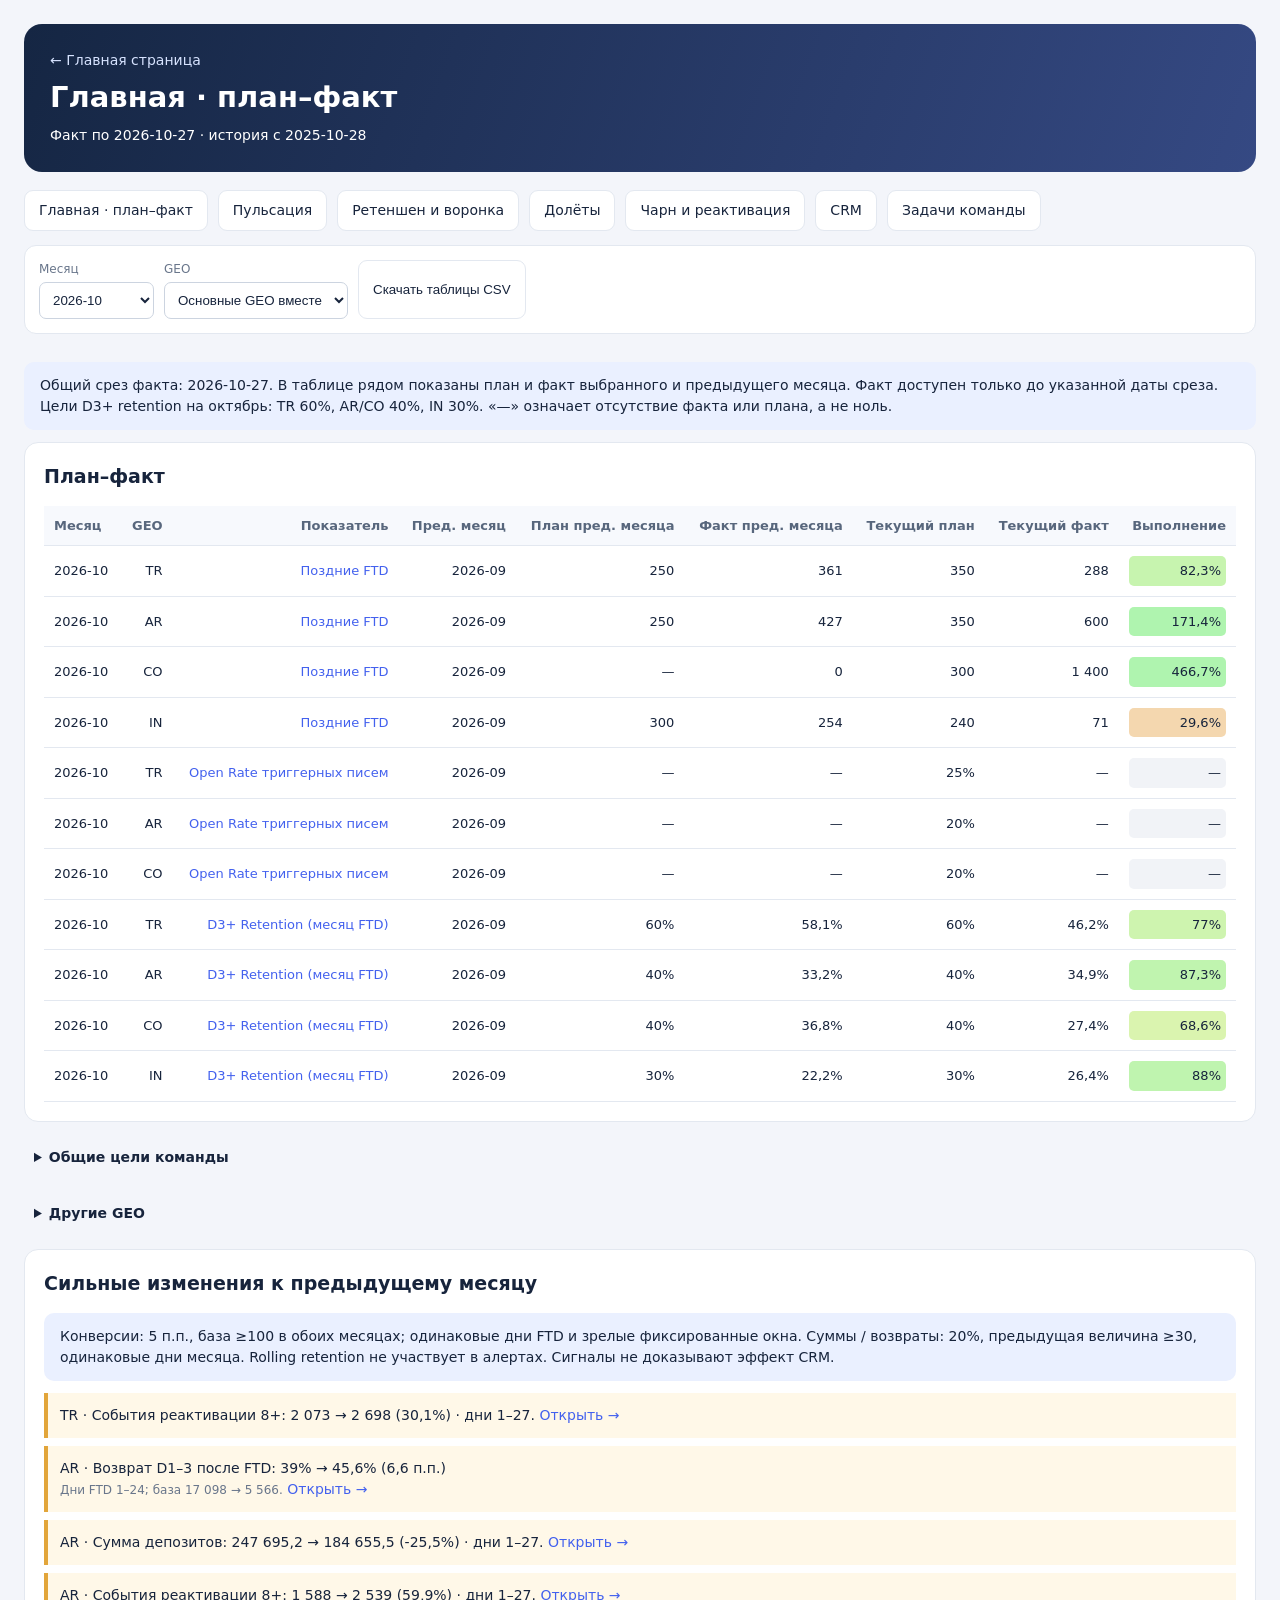
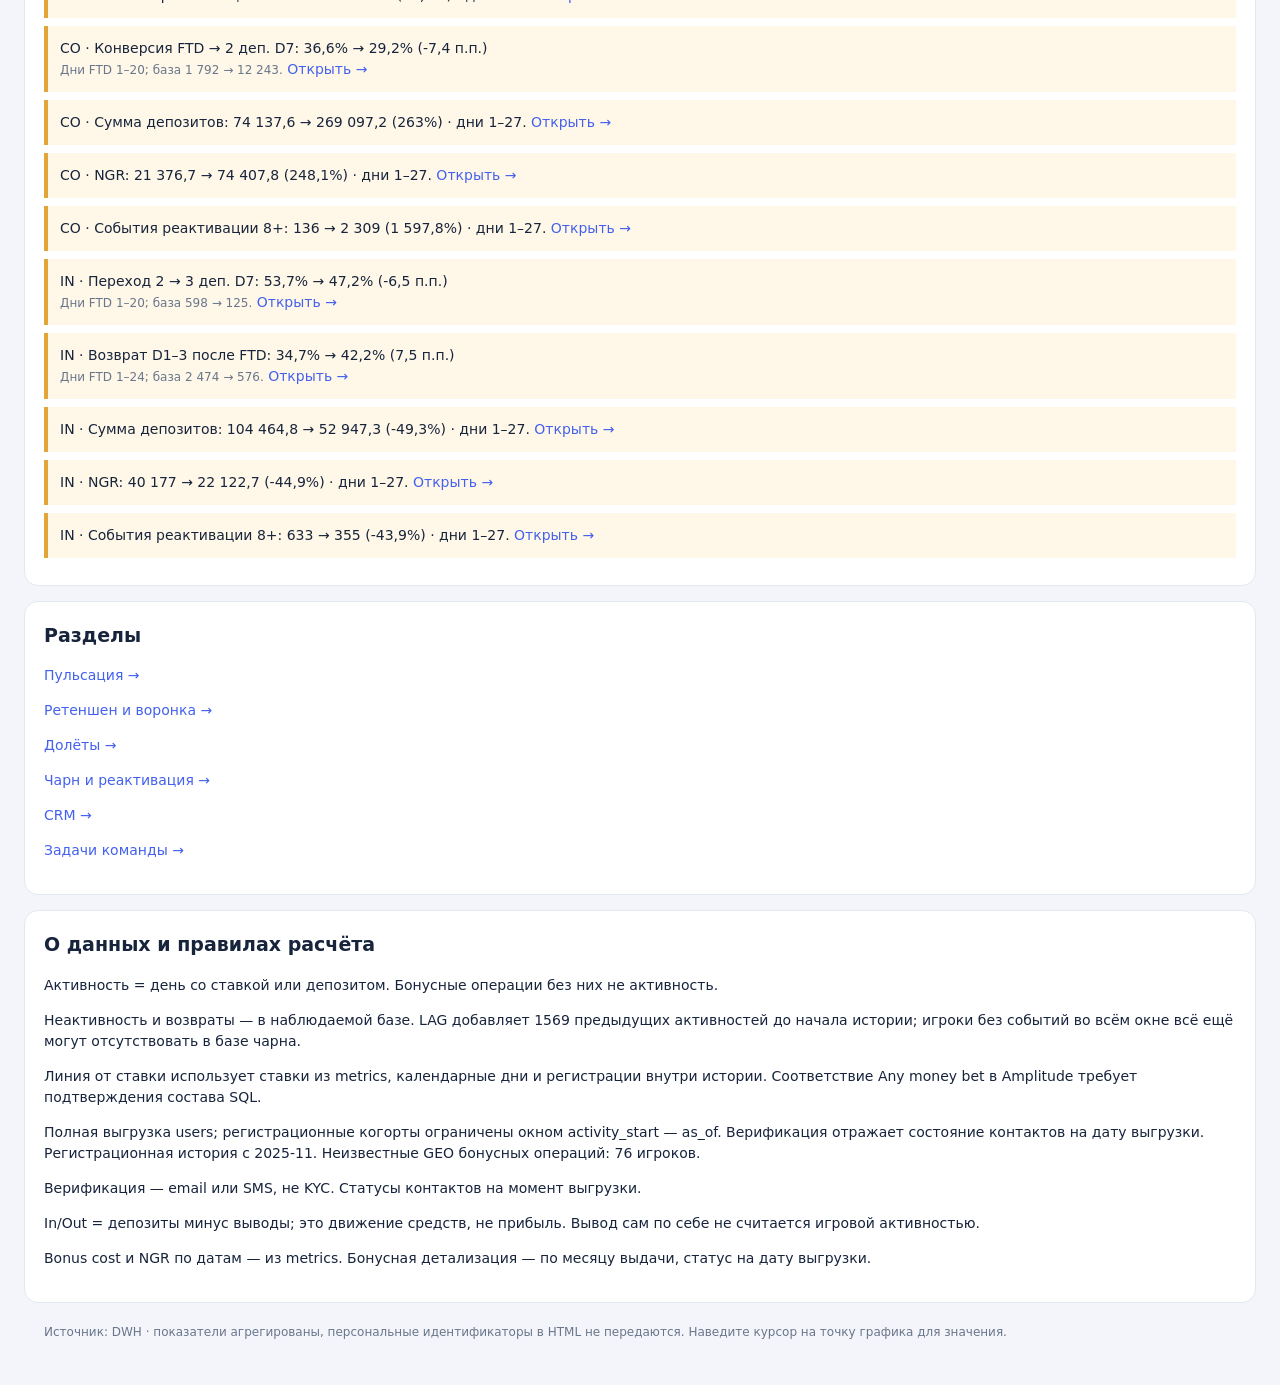
==== commit 4b35e686: "Add files via upload" ====
--- a/index.html
+++ b/index.html
@@ -1,7 +1,7 @@
 <!doctype html><html lang="ru"><head><meta charset="utf-8"><meta name="viewport" content="width=device-width,initial-scale=1"><title>Отчёты отдела</title><style>:root{--ink:#17243c;--muted:#69768b;--blue:#4361ee;--line:#e3e8f0}*{box-sizing:border-box}body{margin:0;background:#f3f5fa;color:var(--ink);font:14px/1.5 system-ui,sans-serif}.wrap{max-width:1520px;margin:auto;padding:24px}header{background:linear-gradient(110deg,#152643,#354983);color:white;border-radius:18px;padding:26px;margin-bottom:18px}h1{margin:5px 0;font-size:29px}h2{font-size:19px;margin-top:0}h3{font-size:15px}a{color:#4361ee;text-decoration:none}header a{color:#d7e3ff}nav,.tabs,.filters{display:flex;gap:10px;flex-wrap:wrap;margin:14px 0}nav a,.tabs button,button{padding:9px 14px;background:white;border:1px solid var(--line);border-radius:9px;cursor:pointer;color:var(--ink)}button.on{background:var(--blue);color:white}.filters{background:white;border:1px solid var(--line);border-radius:12px;padding:14px}.filters label{display:flex;flex-direction:column;gap:4px;color:var(--muted);font-size:12px}select,input{padding:9px;border:1px solid #ccd4e0;border-radius:7px;background:white;color:var(--ink)}.cards{display:grid;grid-template-columns:repeat(4,1fr);gap:14px;margin:18px 0}.card,.panel{background:white;border:1px solid var(--line);border-radius:14px;padding:19px;margin-bottom:15px}.card{margin:0}.value{font-size:28px;font-weight:700;letter-spacing:-.5px}.label{color:var(--muted)}.note{padding:13px 16px;background:#eaf0ff;border-radius:10px;margin:12px 0}.warn{background:#fff4da}.small,small{font-size:12px;color:var(--muted)}.grid{display:grid;grid-template-columns:1fr 1fr;gap:16px}.scroll{overflow:auto}table{border-collapse:collapse;width:100%;white-space:nowrap}td,th{text-align:right;padding:10px;border-bottom:1px solid var(--line);font-size:13px}td:first-child,th:first-child{text-align:left}th{background:#f7f9fd;color:#58677d}details{margin:15px 0}summary{cursor:pointer;font-weight:600}.legend{display:flex;gap:14px;flex-wrap:wrap}.dot{display:inline-block;width:9px;height:9px;border-radius:50%;margin-right:5px}.bars .row{display:grid;grid-template-columns:170px 1fr 150px;align-items:center;gap:12px;padding:9px 0}.bar{height:24px;background:#e9edfb;border-radius:5px;overflow:hidden}.bar>i{display:block;height:100%;background:#5670f4}.empty{padding:35px;text-align:center;color:var(--muted)}svg{width:100%;height:auto;max-height:390px}footer{margin:20px;color:var(--muted);font-size:12px}.alert{border-left:4px solid #e2a53a;padding:12px;background:#fff8e8;margin:8px 0}@media(max-width:850px){.cards,.grid{grid-template-columns:1fr 1fr}.wrap{padding:12px}.bars .row{grid-template-columns:100px 1fr 100px}}@media(max-width:520px){.cards,.grid{grid-template-columns:1fr}}
 
 .heat{display:block;padding:8px 10px;border-radius:4px;color:#17243c}.funnel-svg{max-height:560px}td:has(.heat){padding:3px}summary{padding:10px}
-</style></head><body data-page="index"><div class="wrap"><header><a href="index.html">← Главная страница</a><h1 id="title"></h1><div id="stamp"></div></header><nav id="nav"></nav><div class="filters"><label>Месяц<select id="month"></select></label><label>GEO<select id="geo"></select></label><button id="download">Скачать таблицы CSV</button></div><div id="tabs" class="tabs"></div><main id="content"></main><footer>Источник: DWH · показатели агрегированы, персональные идентификаторы в HTML не передаются. Наведите курсор на точку графика для значения.</footer></div><script>const DATA={"meta":{"as_of":"2026-09-30","activity_start":"2025-10-02","source_snapshot":"2026-10-01","full_registry_from":"2025-10","registry_note":"Полная выгрузка users; регистрационные когорты ограничены окном activity_start — as_of. Верификация отражает состояние контактов на дату выгрузки.","users":814373,"metrics_rows":450019,"active_users":100275,"financial_missing_rows":7,"lag_seed_users":689,"unknown_profile_users":117,"buckets":["1–7 дней","8–14 дней","15–30 дней","1–2 мес.","2–3 мес.","3–6 мес.","6 мес.+"],"primary":["TR","AR","CO","IN"],"geos":["AR","AZN","BD","CO","DB","DBVIP","DE","IN","KG","LB_UZ","MX","TR","UG","UNKNOWN","UZ","root"],"months":["2025-10","2025-11","2025-12","2026-01","2026-02","2026-03","2026-04","2026-05","2026-06","2026-07","2026-08","2026-09"],"warnings":["Активность = день со ставкой или депозитом. Бонусные операции без них не активность.","Неактивность и возвраты — в наблюдаемой базе. LAG добавляет 689 предыдущих активностей до начала истории; игроки без событий во всём окне всё ещё могут отсутствовать в базе чарна.","Линия от ставки использует ставки из metrics, календарные дни и регистрации внутри истории. Соответствие Any money bet в Amplitude требует подтверждения состава SQL.","Полная выгрузка users; регистрационные когорты ограничены окном activity_start — as_of. Верификация отражает состояние контактов на дату выгрузки. Регистрационная история с 2025-10. Неизвестные GEO бонусных операций: 117 игроков.","Верификация — email или SMS, не KYC. Статусы контактов на момент выгрузки.","In/Out = депозиты минус выводы; это движение средств, не прибыль. Вывод сам по себе не считается игровой активностью.","Bonus cost и NGR по датам — из metrics. Бонусная детализация — по месяцу выдачи, статус на дату выгрузки."]},"plans":[{"month":"2026-09","section":"late_ftd","geo":"TR","metric":"late_ftd_count","label":"Поздние FTD","target":"250","unit":"players","responsible":"","previous_month":""},{"month":"2026-09","section":"late_ftd","geo":"IN","metric":"late_ftd_count","label":"Поздние FTD","target":"300","unit":"players","responsible":"","previous_month":""},{"month":"2026-09","section":"late_ftd","geo":"AR","metric":"late_ftd_count","label":"Поздние FTD","target":"250","unit":"players","responsible":"","previous_month":""},{"month":"2026-09","section":"retention","geo":"TR","metric":"retention_d3_plus","label":"D3+ Retention (месяц FTD)","target":"60","unit":"percent","responsible":"","previous_month":""},{"month":"2026-09","section":"retention","geo":"AR","metric":"retention_d3_plus","label":"D3+ Retention (месяц FTD)","target":"40","unit":"percent","responsible":"","previous_month":""},{"month":"2026-09","section":"retention","geo":"CO","metric":"retention_d3_plus","label":"D3+ Retention (месяц FTD)","target":"40","unit":"percent","responsible":"","previous_month":""},{"month":"2026-09","section":"retention","geo":"IN","metric":"retention_d3_plus","label":"D3+ Retention (месяц FTD)","target":"30","unit":"percent","responsible":"","previous_month":""},{"month":"2026-10","section":"late_ftd","geo":"TR","metric":"late_ftd_count","label":"Поздние FTD","target":"350","unit":"players","responsible":"Команда","previous_month":""},{"month":"2026-10","section":"late_ftd","geo":"AR","metric":"late_ftd_count","label":"Поздние FTD","target":"350","unit":"players","responsible":"Команда","previous_month":""},{"month":"2026-10","section":"late_ftd","geo":"CO","metric":"late_ftd_count","label":"Поздние FTD","target":"300","unit":"players","responsible":"Команда","previous_month":""},{"month":"2026-10","section":"late_ftd","geo":"IN","metric":"late_ftd_count","label":"Поздние FTD","target":"240","unit":"players","responsible":"Команда","previous_month":""},{"month":"2026-10","section":"crm","geo":"TR","metric":"trigger_email_open_rate","label":"Open Rate триггерных писем","target":"25","unit":"percent","responsible":"Кафтасев","previous_month":""},{"month":"2026-10","section":"crm","geo":"AR","metric":"trigger_email_open_rate","label":"Open Rate триггерных писем","target":"20","unit":"percent","responsible":"Кафтасев","previous_month":""},{"month":"2026-10","section":"crm","geo":"CO","metric":"trigger_email_open_rate","label":"Open Rate триггерных писем","target":"20","unit":"percent","responsible":"Кафтасев","previous_month":""},{"month":"2026-10","section":"retention","geo":"TR","metric":"retention_d3_plus","label":"D3+ Retention (месяц FTD)","target":"60","unit":"percent","responsible":"Шибут","previous_month":""},{"month":"2026-10","section":"retention","geo":"AR","metric":"retention_d3_plus","label":"D3+ Retention (месяц FTD)","target":"40","unit":"percent","responsible":"Шибут","previous_month":""},{"month":"2026-10","section":"retention","geo":"CO","metric":"retention_d3_plus","label":"D3+ Retention (месяц FTD)","target":"40","unit":"percent","responsible":"Шибут","previous_month":""},{"month":"2026-10","section":"retention","geo":"IN","metric":"retention_d3_plus","label":"D3+ Retention (месяц FTD)","target":"30","unit":"percent","responsible":"Шибут","previous_month":""},{"month":"2026-10","section":"projects","geo":"ALL","metric":"email_domains","label":"Подготовить и прогреть 5 новых email-доменов","target":"5","unit":"count","responsible":"Кафтасев","previous_month":"2"},{"month":"2026-10","section":"projects","geo":"ALL","metric":"communications_2","label":"Персонализированные триггерные цепочки Communications 2.0","target":"100","unit":"percent","responsible":"Кисицын","previous_month":""},{"month":"2026-10","section":"projects","geo":"ALL","metric":"crm_dashboard","label":"Разработать и реализовать CRM-дашборд","target":"100","unit":"percent","responsible":"Андреева","previous_month":""},{"month":"2026-10","section":"projects","geo":"ALL","metric":"push_timing","label":"Эксперимент с таймингом пушей PWA.partners","target":"100","unit":"percent","responsible":"Андреева","previous_month":""},{"month":"2026-10","section":"projects","geo":"ALL","metric":"inbox_triggers","label":"Инбоксы про все триггерные события в продукте","target":"100","unit":"percent","responsible":"Кисицын","previous_month":""}],"manual":[],"late":[{"month":"2025-10","geo":"AZN","reg_month":"2024-07","n":1,"delay_sum":457.0,"ftd_sum":17.6056,"delay":457,"calendar_ggr_usd":17.5993,"calendar_bonus_cost_usd":0.0,"calendar_ngr_usd":17.5993,"base7":1,"active7":1,"d7_1":1,"d7_2":0,"d7_3":0,"d7_4":0,"d7_5":0,"d7_6":0,"d7_7":0,"d7_8":0,"d7_9":0,"d7_10":0,"base30":1,"active30":1,"d30_1":1,"d30_2":0,"d30_3":0,"d30_4":0,"d30_5":0,"d30_6":0,"d30_7":0,"d30_8":0,"d30_9":0,"d30_10":0,"basetotal":1,"activetotal":1,"dtotal_1":1,"dtotal_2":0,"dtotal_3":0,"dtotal_4":0,"dtotal_5":0,"dtotal_6":0,"dtotal_7":0,"dtotal_8":0,"dtotal_9":0,"dtotal_10":0,"ggr_usd":17.5993,"bonus_cost_usd":0.0,"ngr_usd":17.5993,"b3":1,"roll3":0,"b7":1,"roll7":0,"b14":1,"roll14":0,"b30":1,"roll30":0,"lag0":0,"lag1":0,"lag2":0,"lag3":0,"lag4":0,"lag5":0,"lag6":1},{"month":"2025-10","geo":"AZN","reg_month":"2024-08","n":1,"delay_sum":438.0,"ftd_sum":5.8685,"delay":438,"calendar_ggr_usd":5.8687,"calendar_bonus_cost_usd":0.0,"calendar_ngr_usd":5.8687,"base7":1,"active7":1,"d7_1":1,"d7_2":0,"d7_3":0,"d7_4":0,"d7_5":0,"d7_6":0,"d7_7":0,"d7_8":0,"d7_9":0,"d7_10":0,"base30":1,"active30":1,"d30_1":1,"d30_2":0,"d30_3":0,"d30_4":0,"d30_5":0,"d30_6":0,"d30_7":0,"d30_8":0,"d30_9":0,"d30_10":0,"basetotal":1,"activetotal":1,"dtotal_1":1,"dtotal_2":0,"dtotal_3":0,"dtotal_4":0,"dtotal_5":0,"dtotal_6":0,"dtotal_7":0,"dtotal_8":0,"dtotal_9":0,"dtotal_10":0,"ggr_usd":5.8687,"bonus_cost_usd":0.0,"ngr_usd":5.8687,"b3":1,"roll3":0,"b7":1,"roll7":0,"b14":1,"roll14":0,"b30":1,"roll30":0,"lag0":0,"lag1":0,"lag2":0,"lag3":0,"lag4":0,"lag5":0,"lag6":1},{"month":"2025-10","geo":"AZN","reg_month":"2024-08","n":1,"delay_sum":441.0,"ftd_sum":5.8917,"delay":441,"calendar_ggr_usd":5.8046,"calendar_bonus_cost_usd":0.0,"calendar_ngr_usd":5.8046,"base7":1,"active7":1,"d7_1":1,"d7_2":0,"d7_3":0,"d7_4":0,"d7_5":0,"d7_6":0,"d7_7":0,"d7_8":0,"d7_9":0,"d7_10":0,"base30":1,"active30":1,"d30_1":1,"d30_2":0,"d30_3":0,"d30_4":0,"d30_5":0,"d30_6":0,"d30_7":0,"d30_8":0,"d30_9":0,"d30_10":0,"basetotal":1,"activetotal":1,"dtotal_1":1,"dtotal_2":0,"dtotal_3":0,"dtotal_4":0,"dtotal_5":0,"dtotal_6":0,"dtotal_7":0,"dtotal_8":0,"dtotal_9":0,"dtotal_10":0,"ggr_usd":5.8046,"bonus_cost_usd":0.0,"ngr_usd":5.8046,"b3":1,"roll3":0,"b7":1,"roll7":0,"b14":1,"roll14":0,"b30":1,"roll30":0,"lag0":0,"lag1":0,"lag2":0,"lag3":0,"lag4":0,"lag5":0,"lag6":1},{"month":"2025-10","geo":"AZN","reg_month":"2025-07","n":1,"delay_sum":112.0,"ftd_sum":8.8246,"delay":112,"calendar_ggr_usd":8.8304,"calendar_bonus_cost_usd":0.0,"calendar_ngr_usd":8.8304,"base7":1,"active7":1,"d7_1":1,"d7_2":0,"d7_3":0,"d7_4":0,"d7_5":0,"d7_6":0,"d7_7":0,"d7_8":0,"d7_9":0,"d7_10":0,"base30":1,"active30":1,"d30_1":1,"d30_2":0,"d30_3":0,"d30_4":0,"d30_5":0,"d30_6":0,"d30_7":0,"d30_8":0,"d30_9":0,"d30_10":0,"basetotal":1,"activetotal":1,"dtotal_1":1,"dtotal_2":0,"dtotal_3":0,"dtotal_4":0,"dtotal_5":0,"dtotal_6":0,"dtotal_7":0,"dtotal_8":0,"dtotal_9":0,"dtotal_10":0,"ggr_usd":8.8304,"bonus_cost_usd":0.0,"ngr_usd":8.8304,"b3":1,"roll3":0,"b7":1,"roll7":0,"b14":1,"roll14":0,"b30":1,"roll30":0,"lag0":0,"lag1":0,"lag2":0,"lag3":0,"lag4":0,"lag5":1,"lag6":0},{"month":"2025-10","geo":"AZN","reg_month":"2025-09","n":1,"delay_sum":3.0,"ftd_sum":17.72,"delay":3,"calendar_ggr_usd":17.6964,"calendar_bonus_cost_usd":0.0,"calendar_ngr_usd":17.6964,"base7":1,"active7":1,"d7_1":1,"d7_2":0,"d7_3":0,"d7_4":0,"d7_5":0,"d7_6":0,"d7_7":0,"d7_8":0,"d7_9":0,"d7_10":0,"base30":1,"active30":1,"d30_1":1,"d30_2":0,"d30_3":0,"d30_4":0,"d30_5":0,"d30_6":0,"d30_7":0,"d30_8":0,"d30_9":0,"d30_10":0,"basetotal":1,"activetotal":1,"dtotal_1":1,"dtotal_2":0,"dtotal_3":0,"dtotal_4":0,"dtotal_5":0,"dtotal_6":0,"dtotal_7":0,"dtotal_8":0,"dtotal_9":0,"dtotal_10":0,"ggr_usd":17.6964,"bonus_cost_usd":0.0,"ngr_usd":17.6964,"b3":1,"roll3":0,"b7":1,"roll7":0,"b14":1,"roll14":0,"b30":1,"roll30":0,"lag0":1,"lag1":0,"lag2":0,"lag3":0,"lag4":0,"lag5":0,"lag6":0},{"month":"2025-10","geo":"AZN","reg_month":"2025-09","n":1,"delay_sum":5.0,"ftd_sum":7.6291,"delay":5,"calendar_ggr_usd":7.6058,"calendar_bonus_cost_usd":0.0,"calendar_ngr_usd":7.6058,"base7":1,"active7":1,"d7_1":1,"d7_2":0,"d7_3":0,"d7_4":0,"d7_5":0,"d7_6":0,"d7_7":0,"d7_8":0,"d7_9":0,"d7_10":0,"base30":1,"active30":1,"d30_1":1,"d30_2":0,"d30_3":0,"d30_4":0,"d30_5":0,"d30_6":0,"d30_7":0,"d30_8":0,"d30_9":0,"d30_10":0,"basetotal":1,"activetotal":1,"dtotal_1":1,"dtotal_2":0,"dtotal_3":0,"dtotal_4":0,"dtotal_5":0,"dtotal_6":0,"dtotal_7":0,"dtotal_8":0,"dtotal_9":0,"dtotal_10":0,"ggr_usd":7.6058,"bonus_cost_usd":0.0,"ngr_usd":7.6058,"b3":1,"roll3":0,"b7":1,"roll7":0,"b14":1,"roll14":0,"b30":1,"roll30":0,"lag0":1,"lag1":0,"lag2":0,"lag3":0,"lag4":0,"lag5":0,"lag6":0},{"month":"2025-10","geo":"AZN","reg_month":"2025-09","n":1,"delay_sum":6.0,"ftd_sum":5.8685,"delay":6,"calendar_ggr_usd":11.7201,"calendar_bonus_cost_usd":0.0,"calendar_ngr_usd":11.7201,"base7":1,"active7":2,"d7_1":1,"d7_2":1,"d7_3":0,"d7_4":0,"d7_5":0,"d7_6":0,"d7_7":0,"d7_8":0,"d7_9":0,"d7_10":0,"base30":1,"active30":2,"d30_1":1,"d30_2":1,"d30_3":0,"d30_4":0,"d30_5":0,"d30_6":0,"d30_7":0,"d30_8":0,"d30_9":0,"d30_10":0,"basetotal":1,"activetotal":2,"dtotal_1":1,"dtotal_2":1,"dtotal_3":0,"dtotal_4":0,"dtotal_5":0,"dtotal_6":0,"dtotal_7":0,"dtotal_8":0,"dtotal_9":0,"dtotal_10":0,"ggr_usd":11.7201,"bonus_cost_usd":0.0,"ngr_usd":11.7201,"b3":1,"roll3":0,"b7":1,"roll7":0,"b14":1,"roll14":0,"b30":1,"roll30":0,"lag0":1,"lag1":0,"lag2":0,"lag3":0,"lag4":0,"lag5":0,"lag6":0},{"month":"2025-10","geo":"AZN","reg_month":"2025-09","n":1,"delay_sum":8.0,"ftd_sum":11.8133,"delay":8,"calendar_ggr_usd":11.7883,"calendar_bonus_cost_usd":0.0,"calendar_ngr_usd":11.7883,"base7":1,"active7":1,"d7_1":1,"d7_2":0,"d7_3":0,"d7_4":0,"d7_5":0,"d7_6":0,"d7_7":0,"d7_8":0,"d7_9":0,"d7_10":0,"base30":1,"active30":1,"d30_1":1,"d30_2":0,"d30_3":0,"d30_4":0,"d30_5":0,"d30_6":0,"d30_7":0,"d30_8":0,"d30_9":0,"d30_10":0,"basetotal":1,"activetotal":1,"dtotal_1":1,"dtotal_2":0,"dtotal_3":0,"dtotal_4":0,"dtotal_5":0,"dtotal_6":0,"dtotal_7":0,"dtotal_8":0,"dtotal_9":0,"dtotal_10":0,"ggr_usd":11.7883,"bonus_cost_usd":0.0,"ngr_usd":11.7883,"b3":1,"roll3":0,"b7":1,"roll7":0,"b14":1,"roll14":0,"b30":1,"roll30":0,"lag0":0,"lag1":1,"lag2":0,"lag3":0,"lag4":0,"lag5":0,"lag6":0},{"month":"2025-10","geo":"AZN","reg_month":"2025-09","n":1,"delay_sum":9.0,"ftd_sum":5.8872,"delay":9,"calendar_ggr_usd":52.3369,"calendar_bonus_cost_usd":0.0,"calendar_ngr_usd":52.3369,"base7":1,"active7":4,"d7_1":1,"d7_2":1,"d7_3":1,"d7_4":0,"d7_5":0,"d7_6":0,"d7_7":0,"d7_8":0,"d7_9":0,"d7_10":0,"base30":1,"active30":4,"d30_1":1,"d30_2":1,"d30_3":1,"d30_4":0,"d30_5":0,"d30_6":0,"d30_7":0,"d30_8":0,"d30_9":0,"d30_10":0,"basetotal":1,"activetotal":4,"dtotal_1":1,"dtotal_2":1,"dtotal_3":1,"dtotal_4":0,"dtotal_5":0,"dtotal_6":0,"dtotal_7":0,"dtotal_8":0,"dtotal_9":0,"dtotal_10":0,"ggr_usd":52.3369,"bonus_cost_usd":0.0,"ngr_usd":52.3369,"b3":1,"roll3":1,"b7":1,"roll7":0,"b14":1,"roll14":0,"b30":1,"roll30":0,"lag0":0,"lag1":1,"lag2":0,"lag3":0,"lag4":0,"lag5":0,"lag6":0},{"month":"2025-10","geo":"AZN","reg_month":"2025-09","n":1,"delay_sum":11.0,"ftd_sum":5.8727,"delay":11,"calendar_ggr_usd":11.6797,"calendar_bonus_cost_usd":0.0,"calendar_ngr_usd":11.6797,"base7":1,"active7":3,"d7_1":1,"d7_2":1,"d7_3":0,"d7_4":0,"d7_5":0,"d7_6":0,"d7_7":0,"d7_8":0,"d7_9":0,"d7_10":0,"base30":1,"active30":3,"d30_1":1,"d30_2":1,"d30_3":0,"d30_4":0,"d30_5":0,"d30_6":0,"d30_7":0,"d30_8":0,"d30_9":0,"d30_10":0,"basetotal":1,"activetotal":3,"dtotal_1":1,"dtotal_2":1,"dtotal_3":0,"dtotal_4":0,"dtotal_5":0,"dtotal_6":0,"dtotal_7":0,"dtotal_8":0,"dtotal_9":0,"dtotal_10":0,"ggr_usd":11.6797,"bonus_cost_usd":0.0,"ngr_usd":11.6797,"b3":1,"roll3":0,"b7":1,"roll7":0,"b14":1,"roll14":0,"b30":1,"roll30":0,"lag0":0,"lag1":1,"lag2":0,"lag3":0,"lag4":0,"lag5":0,"lag6":0},{"month":"2025-10","geo":"AZN","reg_month":"2025-09","n":1,"delay_sum":13.0,"ftd_sum":5.9032,"delay":13,"calendar_ggr_usd":5.9042,"calendar_bonus_cost_usd":0.0,"calendar_ngr_usd":5.9042,"base7":1,"active7":1,"d7_1":1,"d7_2":0,"d7_3":0,"d7_4":0,"d7_5":0,"d7_6":0,"d7_7":0,"d7_8":0,"d7_9":0,"d7_10":0,"base30":1,"active30":1,"d30_1":1,"d30_2":0,"d30_3":0,"d30_4":0,"d30_5":0,"d30_6":0,"d30_7":0,"d30_8":0,"d30_9":0,"d30_10":0,"basetotal":1,"activetotal":1,"dtotal_1":1,"dtotal_2":0,"dtotal_3":0,"dtotal_4":0,"dtotal_5":0,"dtotal_6":0,"dtotal_7":0,"dtotal_8":0,"dtotal_9":0,"dtotal_10":0,"ggr_usd":5.9042,"bonus_cost_usd":0.0,"ngr_usd":5.9042,"b3":1,"roll3":0,"b7":1,"roll7":0,"b14":1,"roll14":0,"b30":1,"roll30":0,"lag0":0,"lag1":1,"lag2":0,"lag3":0,"lag4":0,"lag5":0,"lag6":0},{"month":"2025-10","geo":"AZN","reg_month":"2025-09","n":1,"delay_sum":24.0,"ftd_sum":5.8685,"delay":24,"calendar_ggr_usd":1.6088,"calendar_bonus_cost_usd":0.0,"calendar_ngr_usd":1.6088,"base7":1,"active7":1,"d7_1":1,"d7_2":0,"d7_3":0,"d7_4":0,"d7_5":0,"d7_6":0,"d7_7":0,"d7_8":0,"d7_9":0,"d7_10":0,"base30":1,"active30":1,"d30_1":1,"d30_2":0,"d30_3":0,"d30_4":0,"d30_5":0,"d30_6":0,"d30_7":0,"d30_8":0,"d30_9":0,"d30_10":0,"basetotal":1,"activetotal":1,"dtotal_1":1,"dtotal_2":0,"dtotal_3":0,"dtotal_4":0,"dtotal_5":0,"dtotal_6":0,"dtotal_7":0,"dtotal_8":0,"dtotal_9":0,"dtotal_10":0,"ggr_usd":1.6088,"bonus_cost_usd":0.0,"ngr_usd":1.6088,"b3":1,"roll3":0,"b7":1,"roll7":0,"b14":1,"roll14":0,"b30":1,"roll30":0,"lag0":0,"lag1":0,"lag2":1,"lag3":0,"lag4":0,"lag5":0,"lag6":0},{"month":"2025-10","geo":"AZN","reg_month":"2025-09","n":1,"delay_sum":27.0,"ftd_sum":5.8727,"delay":27,"calendar_ggr_usd":5.8347,"calendar_bonus_cost_usd":0.0,"calendar_ngr_usd":5.8347,"base7":1,"active7":3,"d7_1":1,"d7_2":0,"d7_3":0,"d7_4":0,"d7_5":0,"d7_6":0,"d7_7":0,"d7_8":0,"d7_9":0,"d7_10":0,"base30":1,"active30":3,"d30_1":1,"d30_2":0,"d30_3":0,"d30_4":0,"d30_5":0,"d30_6":0,"d30_7":0,"d30_8":0,"d30_9":0,"d30_10":0,"basetotal":1,"activetotal":3,"dtotal_1":1,"dtotal_2":0,"dtotal_3":0,"dtotal_4":0,"dtotal_5":0,"dtotal_6":0,"dtotal_7":0,"dtotal_8":0,"dtotal_9":0,"dtotal_10":0,"ggr_usd":5.8347,"bonus_cost_usd":0.0,"ngr_usd":5.8347,"b3":1,"roll3":1,"b7":1,"roll7":0,"b14":1,"roll14":0,"b30":1,"roll30":0,"lag0":0,"lag1":0,"lag2":1,"lag3":0,"lag4":0,"lag5":0,"lag6":0},{"month":"2025-10","geo":"AZN","reg_month":"2025-09","n":1,"delay_sum":33.0,"ftd_sum":11.7744,"delay":33,"calendar_ggr_usd":23.5252,"calendar_bonus_cost_usd":0.0,"calendar_ngr_usd":23.5252,"base7":1,"active7":1,"d7_1":1,"d7_2":1,"d7_3":0,"d7_4":0,"d7_5":0,"d7_6":0,"d7_7":0,"d7_8":0,"d7_9":0,"d7_10":0,"base30":1,"active30":1,"d30_1":1,"d30_2":1,"d30_3":0,"d30_4":0,"d30_5":0,"d30_6":0,"d30_7":0,"d30_8":0,"d30_9":0,"d30_10":0,"basetotal":1,"activetotal":1,"dtotal_1":1,"dtotal_2":1,"dtotal_3":0,"dtotal_4":0,"dtotal_5":0,"dtotal_6":0,"dtotal_7":0,"dtotal_8":0,"dtotal_9":0,"dtotal_10":0,"ggr_usd":23.5252,"bonus_cost_usd":0.0,"ngr_usd":23.5252,"b3":1,"roll3":0,"b7":1,"roll7":0,"b14":1,"roll14":0,"b30":1,"roll30":0,"lag0":0,"lag1":0,"lag2":0,"lag3":1,"lag4":0,"lag5":0,"lag6":0},{"month":"2025-10","geo":"BD","reg_month":"2025-06","n":1,"delay_sum":142.0,"ftd_sum":4.0807,"delay":142,"calendar_ggr_usd":-1.441899999999999,"calendar_bonus_cost_usd":0.204,"calendar_ngr_usd":-1.6458999999999988,"base7":1,"active7":4,"d7_1":1,"d7_2":1,"d7_3":1,"d7_4":1,"d7_5":0,"d7_6":0,"d7_7":0,"d7_8":0,"d7_9":0,"d7_10":0,"base30":1,"active30":4,"d30_1":1,"d30_2":1,"d30_3":1,"d30_4":1,"d30_5":0,"d30_6":0,"d30_7":0,"d30_8":0,"d30_9":0,"d30_10":0,"basetotal":1,"activetotal":4,"dtotal_1":1,"dtotal_2":1,"dtotal_3":1,"dtotal_4":1,"dtotal_5":0,"dtotal_6":0,"dtotal_7":0,"dtotal_8":0,"dtotal_9":0,"dtotal_10":0,"ggr_usd":-1.441899999999999,"bonus_cost_usd":0.204,"ngr_usd":-1.6458999999999988,"b3":1,"roll3":1,"b7":1,"roll7":0,"b14":1,"roll14":0,"b30":1,"roll30":0,"lag0":0,"lag1":0,"lag2":0,"lag3":0,"lag4":0,"lag5":1,"lag6":0},{"month":"2025-10","geo":"BD","reg_month":"2025-09","n":4,"delay_sum":8.0,"ftd_sum":13.1492,"delay":2,"calendar_ggr_usd":13.486600000000001,"calendar_bonus_cost_usd":0.5310999999999999,"calendar_ngr_usd":12.9555,"base7":4,"active7":9,"d7_1":4,"d7_2":0,"d7_3":0,"d7_4":0,"d7_5":0,"d7_6":0,"d7_7":0,"d7_8":0,"d7_9":0,"d7_10":0,"base30":4,"active30":9,"d30_1":4,"d30_2":0,"d30_3":0,"d30_4":0,"d30_5":0,"d30_6":0,"d30_7":0,"d30_8":0,"d30_9":0,"d30_10":0,"basetotal":4,"activetotal":9,"dtotal_1":4,"dtotal_2":0,"dtotal_3":0,"dtotal_4":0,"dtotal_5":0,"dtotal_6":0,"dtotal_7":0,"dtotal_8":0,"dtotal_9":0,"dtotal_10":0,"ggr_usd":13.486600000000001,"bonus_cost_usd":0.5310999999999999,"ngr_usd":12.9555,"b3":4,"roll3":2,"b7":4,"roll7":1,"b14":4,"roll14":0,"b30":4,"roll30":0,"lag0":4,"lag1":0,"lag2":0,"lag3":0,"lag4":0,"lag5":0,"lag6":0},{"month":"2025-10","geo":"BD","reg_month":"2025-09","n":1,"delay_sum":3.0,"ftd_sum":2.4642,"delay":3,"calendar_ggr_usd":2.4656000000000002,"calendar_bonus_cost_usd":0.1232,"calendar_ngr_usd":2.3424,"base7":1,"active7":2,"d7_1":1,"d7_2":0,"d7_3":0,"d7_4":0,"d7_5":0,"d7_6":0,"d7_7":0,"d7_8":0,"d7_9":0,"d7_10":0,"base30":1,"active30":2,"d30_1":1,"d30_2":0,"d30_3":0,"d30_4":0,"d30_5":0,"d30_6":0,"d30_7":0,"d30_8":0,"d30_9":0,"d30_10":0,"basetotal":1,"activetotal":2,"dtotal_1":1,"dtotal_2":0,"dtotal_3":0,"dtotal_4":0,"dtotal_5":0,"dtotal_6":0,"dtotal_7":0,"dtotal_8":0,"dtotal_9":0,"dtotal_10":0,"ggr_usd":2.4656000000000002,"bonus_cost_usd":0.1232,"ngr_usd":2.3424,"b3":1,"roll3":0,"b7":1,"roll7":0,"b14":1,"roll14":0,"b30":1,"roll30":0,"lag0":1,"lag1":0,"lag2":0,"lag3":0,"lag4":0,"lag5":0,"lag6":0},{"month":"2025-10","geo":"BD","reg_month":"2025-09","n":1,"delay_sum":4.0,"ftd_sum":2.4651,"delay":4,"calendar_ggr_usd":0.1644,"calendar_bonus_cost_usd":0.0082,"calendar_ngr_usd":0.15619999999999998,"base7":1,"active7":1,"d7_1":1,"d7_2":0,"d7_3":0,"d7_4":0,"d7_5":0,"d7_6":0,"d7_7":0,"d7_8":0,"d7_9":0,"d7_10":0,"base30":1,"active30":1,"d30_1":1,"d30_2":0,"d30_3":0,"d30_4":0,"d30_5":0,"d30_6":0,"d30_7":0,"d30_8":0,"d30_9":0,"d30_10":0,"basetotal":1,"activetotal":1,"dtotal_1":1,"dtotal_2":0,"dtotal_3":0,"dtotal_4":0,"dtotal_5":0,"dtotal_6":0,"dtotal_7":0,"dtotal_8":0,"dtotal_9":0,"dtotal_10":0,"ggr_usd":0.1644,"bonus_cost_usd":0.0082,"ngr_usd":0.15619999999999998,"b3":1,"roll3":0,"b7":1,"roll7":0,"b14":1,"roll14":0,"b30":1,"roll30":0,"lag0":1,"lag1":0,"lag2":0,"lag3":0,"lag4":0,"lag5":0,"lag6":0},{"month":"2025-10","geo":"BD","reg_month":"2025-09","n":3,"delay_sum":15.0,"ftd_sum":8.9577,"delay":5,"calendar_ggr_usd":-3.3596999999999992,"calendar_bonus_cost_usd":0.2823,"calendar_ngr_usd":-3.6419999999999995,"base7":3,"active7":5,"d7_1":3,"d7_2":2,"d7_3":0,"d7_4":0,"d7_5":0,"d7_6":0,"d7_7":0,"d7_8":0,"d7_9":0,"d7_10":0,"base30":3,"active30":5,"d30_1":3,"d30_2":2,"d30_3":0,"d30_4":0,"d30_5":0,"d30_6":0,"d30_7":0,"d30_8":0,"d30_9":0,"d30_10":0,"basetotal":3,"activetotal":5,"dtotal_1":3,"dtotal_2":2,"dtotal_3":0,"dtotal_4":0,"dtotal_5":0,"dtotal_6":0,"dtotal_7":0,"dtotal_8":0,"dtotal_9":0,"dtotal_10":0,"ggr_usd":-3.3596999999999992,"bonus_cost_usd":0.2823,"ngr_usd":-3.6419999999999995,"b3":3,"roll3":1,"b7":3,"roll7":1,"b14":3,"roll14":0,"b30":3,"roll30":0,"lag0":3,"lag1":0,"lag2":0,"lag3":0,"lag4":0,"lag5":0,"lag6":0},{"month":"2025-10","geo":"BD","reg_month":"2025-09","n":2,"delay_sum":12.0,"ftd_sum":10.679,"delay":6,"calendar_ggr_usd":11.007600000000002,"calendar_bonus_cost_usd":0.5448,"calendar_ngr_usd":10.462800000000001,"base7":2,"active7":2,"d7_1":2,"d7_2":0,"d7_3":0,"d7_4":0,"d7_5":0,"d7_6":0,"d7_7":0,"d7_8":0,"d7_9":0,"d7_10":0,"base30":2,"active30":3,"d30_1":2,"d30_2":0,"d30_3":0,"d30_4":0,"d30_5":0,"d30_6":0,"d30_7":0,"d30_8":0,"d30_9":0,"d30_10":0,"basetotal":2,"activetotal":9,"dtotal_1":2,"dtotal_2":1,"dtotal_3":1,"dtotal_4":0,"dtotal_5":0,"dtotal_6":0,"dtotal_7":0,"dtotal_8":0,"dtotal_9":0,"dtotal_10":0,"ggr_usd":11.007600000000002,"bonus_cost_usd":0.5448,"ngr_usd":10.462800000000001,"b3":2,"roll3":2,"b7":2,"roll7":2,"b14":2,"roll14":1,"b30":2,"roll30":1,"lag0":2,"lag1":0,"lag2":0,"lag3":0,"lag4":0,"lag5":0,"lag6":0},{"month":"2025-10","geo":"BD","reg_month":"2025-09","n":4,"delay_sum":28.0,"ftd_sum":9.857399999999998,"delay":7,"calendar_ggr_usd":9.838799999999999,"calendar_bonus_cost_usd":0.3736,"calendar_ngr_usd":9.4652,"base7":4,"active7":5,"d7_1":4,"d7_2":0,"d7_3":0,"d7_4":0,"d7_5":0,"d7_6":0,"d7_7":0,"d7_8":0,"d7_9":0,"d7_10":0,"base30":4,"active30":5,"d30_1":4,"d30_2":0,"d30_3":0,"d30_4":0,"d30_5":0,"d30_6":0,"d30_7":0,"d30_8":0,"d30_9":0,"d30_10":0,"basetotal":4,"activetotal":5,"dtotal_1":4,"dtotal_2":0,"dtotal_3":0,"dtotal_4":0,"dtotal_5":0,"dtotal_6":0,"dtotal_7":0,"dtotal_8":0,"dtotal_9":0,"dtotal_10":0,"ggr_usd":9.838799999999999,"bonus_cost_usd":0.3736,"ngr_usd":9.4652,"b3":4,"roll3":1,"b7":4,"roll7":1,"b14":4,"roll14":0,"b30":4,"roll30":0,"lag0":4,"lag1":0,"lag2":0,"lag3":0,"lag4":0,"lag5":0,"lag6":0},{"month":"2025-10","geo":"BD","reg_month":"2025-09","n":3,"delay_sum":24.0,"ftd_sum":8.2081,"delay":8,"calendar_ggr_usd":2.3862999999999985,"calendar_bonus_cost_usd":1.6106,"calendar_ngr_usd":0.7756999999999996,"base7":3,"active7":7,"d7_1":3,"d7_2":3,"d7_3":3,"d7_4":3,"d7_5":1,"d7_6":1,"d7_7":0,"d7_8":0,"d7_9":0,"d7_10":0,"base30":3,"active30":14,"d30_1":3,"d30_2":3,"d30_3":3,"d30_4":3,"d30_5":1,"d30_6":1,"d30_7":1,"d30_8":1,"d30_9":1,"d30_10":1,"basetotal":3,"activetotal":53,"dtotal_1":3,"dtotal_2":3,"dtotal_3":3,"dtotal_4":3,"dtotal_5":1,"dtotal_6":1,"dtotal_7":1,"dtotal_8":1,"dtotal_9":1,"dtotal_10":1,"ggr_usd":2.3862999999999985,"bonus_cost_usd":1.6106,"ngr_usd":0.7756999999999996,"b3":3,"roll3":3,"b7":3,"roll7":1,"b14":3,"roll14":1,"b30":3,"roll30":1,"lag0":0,"lag1":3,"lag2":0,"lag3":0,"lag4":0,"lag5":0,"lag6":0},{"month":"2025-10","geo":"BD","reg_month":"2025-09","n":2,"delay_sum":18.0,"ftd_sum":5.7379999999999995,"delay":9,"calendar_ggr_usd":33.9841,"calendar_bonus_cost_usd":1.6827999999999999,"calendar_ngr_usd":32.301300000000005,"base7":2,"active7":4,"d7_1":2,"d7_2":1,"d7_3":1,"d7_4":1,"d7_5":1,"d7_6":1,"d7_7":1,"d7_8":1,"d7_9":1,"d7_10":1,"base30":2,"active30":4,"d30_1":2,"d30_2":1,"d30_3":1,"d30_4":1,"d30_5":1,"d30_6":1,"d30_7":1,"d30_8":1,"d30_9":1,"d30_10":1,"basetotal":2,"activetotal":4,"dtotal_1":2,"dtotal_2":1,"dtotal_3":1,"dtotal_4":1,"dtotal_5":1,"dtotal_6":1,"dtotal_7":1,"dtotal_8":1,"dtotal_9":1,"dtotal_10":1,"ggr_usd":33.9841,"bonus_cost_usd":1.6827999999999999,"ngr_usd":32.301300000000005,"b3":2,"roll3":0,"b7":2,"roll7":0,"b14":2,"roll14":0,"b30":2,"roll30":0,"lag0":0,"lag1":2,"lag2":0,"lag3":0,"lag4":0,"lag5":0,"lag6":0},{"month":"2025-10","geo":"BD","reg_month":"2025-09","n":2,"delay_sum":22.0,"ftd_sum":10.6773,"delay":11,"calendar_ggr_usd":10.589400000000001,"calendar_bonus_cost_usd":0.5541,"calendar_ngr_usd":10.035300000000001,"base7":2,"active7":5,"d7_1":2,"d7_2":0,"d7_3":0,"d7_4":0,"d7_5":0,"d7_6":0,"d7_7":0,"d7_8":0,"d7_9":0,"d7_10":0,"base30":2,"active30":5,"d30_1":2,"d30_2":0,"d30_3":0,"d30_4":0,"d30_5":0,"d30_6":0,"d30_7":0,"d30_8":0,"d30_9":0,"d30_10":0,"basetotal":2,"activetotal":5,"dtotal_1":2,"dtotal_2":0,"dtotal_3":0,"dtotal_4":0,"dtotal_5":0,"dtotal_6":0,"dtotal_7":0,"dtotal_8":0,"dtotal_9":0,"dtotal_10":0,"ggr_usd":10.589400000000001,"bonus_cost_usd":0.5541,"ngr_usd":10.035300000000001,"b3":2,"roll3":1,"b7":2,"roll7":1,"b14":2,"roll14":0,"b30":2,"roll30":0,"lag0":0,"lag1":2,"lag2":0,"lag3":0,"lag4":0,"lag5":0,"lag6":0},{"month":"2025-10","geo":"BD","reg_month":"2025-09","n":1,"delay_sum":12.0,"ftd_sum":4.1016,"delay":12,"calendar_ggr_usd":4.2897,"calendar_bonus_cost_usd":0.2148,"calendar_ngr_usd":4.0749,"base7":1,"active7":1,"d7_1":1,"d7_2":0,"d7_3":0,"d7_4":0,"d7_5":0,"d7_6":0,"d7_7":0,"d7_8":0,"d7_9":0,"d7_10":0,"base30":1,"active30":2,"d30_1":1,"d30_2":0,"d30_3":0,"d30_4":0,"d30_5":0,"d30_6":0,"d30_7":0,"d30_8":0,"d30_9":0,"d30_10":0,"basetotal":1,"activetotal":2,"dtotal_1":1,"dtotal_2":0,"dtotal_3":0,"dtotal_4":0,"dtotal_5":0,"dtotal_6":0,"dtotal_7":0,"dtotal_8":0,"dtotal_9":0,"dtotal_10":0,"ggr_usd":4.2897,"bonus_cost_usd":0.2148,"ngr_usd":4.0749,"b3":1,"roll3":1,"b7":1,"roll7":1,"b14":1,"roll14":0,"b30":1,"roll30":0,"lag0":0,"lag1":1,"lag2":0,"lag3":0,"lag4":0,"lag5":0,"lag6":0},{"month":"2025-10","geo":"BD","reg_month":"2025-09","n":1,"delay_sum":13.0,"ftd_sum":2.4663,"delay":13,"calendar_ggr_usd":2.4164,"calendar_bonus_cost_usd":0.1207,"calendar_ngr_usd":2.2957,"base7":1,"active7":1,"d7_1":1,"d7_2":0,"d7_3":0,"d7_4":0,"d7_5":0,"d7_6":0,"d7_7":0,"d7_8":0,"d7_9":0,"d7_10":0,"base30":1,"active30":1,"d30_1":1,"d30_2":0,"d30_3":0,"d30_4":0,"d30_5":0,"d30_6":0,"d30_7":0,"d30_8":0,"d30_9":0,"d30_10":0,"basetotal":1,"activetotal":1,"dtotal_1":1,"dtotal_2":0,"dtotal_3":0,"dtotal_4":0,"dtotal_5":0,"dtotal_6":0,"dtotal_7":0,"dtotal_8":0,"dtotal_9":0,"dtotal_10":0,"ggr_usd":2.4164,"bonus_cost_usd":0.1207,"ngr_usd":2.2957,"b3":1,"roll3":0,"b7":1,"roll7":0,"b14":1,"roll14":0,"b30":1,"roll30":0,"lag0":0,"lag1":1,"lag2":0,"lag3":0,"lag4":0,"lag5":0,"lag6":0},{"month":"2025-10","geo":"BD","reg_month":"2025-09","n":2,"delay_sum":32.0,"ftd_sum":4.915,"delay":16,"calendar_ggr_usd":504.8919,"calendar_bonus_cost_usd":108.72510000000001,"calendar_ngr_usd":396.1668,"base7":2,"active7":7,"d7_1":2,"d7_2":1,"d7_3":1,"d7_4":1,"d7_5":1,"d7_6":1,"d7_7":1,"d7_8":1,"d7_9":1,"d7_10":1,"base30":2,"active30":31,"d30_1":2,"d30_2":1,"d30_3":1,"d30_4":1,"d30_5":1,"d30_6":1,"d30_7":1,"d30_8":1,"d30_9":1,"d30_10":1,"basetotal":2,"activetotal":225,"dtotal_1":2,"dtotal_2":1,"dtotal_3":1,"dtotal_4":1,"dtotal_5":1,"dtotal_6":1,"dtotal_7":1,"dtotal_8":1,"dtotal_9":1,"dtotal_10":1,"ggr_usd":769.3430999999999,"bonus_cost_usd":178.7165,"ngr_usd":590.6266,"b3":2,"roll3":2,"b7":2,"roll7":2,"b14":2,"roll14":2,"b30":2,"roll30":1,"lag0":0,"lag1":0,"lag2":2,"lag3":0,"lag4":0,"lag5":0,"lag6":0},{"month":"2025-10","geo":"BD","reg_month":"2025-09","n":1,"delay_sum":22.0,"ftd_sum":4.1014,"delay":22,"calendar_ggr_usd":17.2573,"calendar_bonus_cost_usd":0.8606,"calendar_ngr_usd":16.3967,"base7":1,"active7":3,"d7_1":1,"d7_2":1,"d7_3":1,"d7_4":1,"d7_5":0,"d7_6":0,"d7_7":0,"d7_8":0,"d7_9":0,"d7_10":0,"base30":1,"active30":3,"d30_1":1,"d30_2":1,"d30_3":1,"d30_4":1,"d30_5":0,"d30_6":0,"d30_7":0,"d30_8":0,"d30_9":0,"d30_10":0,"basetotal":1,"activetotal":3,"dtotal_1":1,"dtotal_2":1,"dtotal_3":1,"dtotal_4":1,"dtotal_5":0,"dtotal_6":0,"dtotal_7":0,"dtotal_8":0,"dtotal_9":0,"dtotal_10":0,"ggr_usd":17.2573,"bonus_cost_usd":0.8606,"ngr_usd":16.3967,"b3":1,"roll3":0,"b7":1,"roll7":0,"b14":1,"roll14":0,"b30":1,"roll30":0,"lag0":0,"lag1":0,"lag2":1,"lag3":0,"lag4":0,"lag5":0,"lag6":0},{"month":"2025-10","geo":"BD","reg_month":"2025-09","n":1,"delay_sum":27.0,"ftd_sum":4.0876,"delay":27,"calendar_ggr_usd":-82.16179999999999,"calendar_bonus_cost_usd":0.0,"calendar_ngr_usd":-82.16179999999999,"base7":1,"active7":5,"d7_1":1,"d7_2":1,"d7_3":1,"d7_4":1,"d7_5":1,"d7_6":1,"d7_7":1,"d7_8":1,"d7_9":1,"d7_10":1,"base30":1,"active30":10,"d30_1":1,"d30_2":1,"d30_3":1,"d30_4":1,"d30_5":1,"d30_6":1,"d30_7":1,"d30_8":1,"d30_9":1,"d30_10":1,"basetotal":1,"activetotal":10,"dtotal_1":1,"dtotal_2":1,"dtotal_3":1,"dtotal_4":1,"dtotal_5":1,"dtotal_6":1,"dtotal_7":1,"dtotal_8":1,"dtotal_9":1,"dtotal_10":1,"ggr_usd":-53.47,"bonus_cost_usd":0.0,"ngr_usd":-53.47,"b3":1,"roll3":1,"b7":1,"roll7":1,"b14":1,"roll14":1,"b30":1,"roll30":0,"lag0":0,"lag1":0,"lag2":1,"lag3":0,"lag4":0,"lag5":0,"lag6":0},{"month":"2025-10","geo":"BD","reg_month":"2025-09","n":1,"delay_sum":34.0,"ftd_sum":2.4593,"delay":34,"calendar_ggr_usd":29.482000000000003,"calendar_bonus_cost_usd":1.4347999999999999,"calendar_ngr_usd":28.0472,"base7":1,"active7":5,"d7_1":1,"d7_2":1,"d7_3":1,"d7_4":1,"d7_5":1,"d7_6":1,"d7_7":1,"d7_8":1,"d7_9":1,"d7_10":1,"base30":1,"active30":6,"d30_1":1,"d30_2":1,"d30_3":1,"d30_4":1,"d30_5":1,"d30_6":1,"d30_7":1,"d30_8":1,"d30_9":1,"d30_10":1,"basetotal":1,"activetotal":9,"dtotal_1":1,"dtotal_2":1,"dtotal_3":1,"dtotal_4":1,"dtotal_5":1,"dtotal_6":1,"dtotal_7":1,"dtotal_8":1,"dtotal_9":1,"dtotal_10":1,"ggr_usd":42.5908,"bonus_cost_usd":2.0901,"ngr_usd":40.5007,"b3":1,"roll3":1,"b7":1,"roll7":1,"b14":1,"roll14":1,"b30":1,"roll30":1,"lag0":0,"lag1":0,"lag2":0,"lag3":1,"lag4":0,"lag5":0,"lag6":0},{"month":"2025-10","geo":"BD","reg_month":"2025-09","n":1,"delay_sum":36.0,"ftd_sum":2.4484,"delay":36,"calendar_ggr_usd":2.5744,"calendar_bonus_cost_usd":0.1308,"calendar_ngr_usd":2.4436,"base7":1,"active7":2,"d7_1":1,"d7_2":0,"d7_3":0,"d7_4":0,"d7_5":0,"d7_6":0,"d7_7":0,"d7_8":0,"d7_9":0,"d7_10":0,"base30":1,"active30":2,"d30_1":1,"d30_2":0,"d30_3":0,"d30_4":0,"d30_5":0,"d30_6":0,"d30_7":0,"d30_8":0,"d30_9":0,"d30_10":0,"basetotal":1,"activetotal":8,"dtotal_1":1,"dtotal_2":1,"dtotal_3":1,"dtotal_4":1,"dtotal_5":0,"dtotal_6":0,"dtotal_7":0,"dtotal_8":0,"dtotal_9":0,"dtotal_10":0,"ggr_usd":2.5744,"bonus_cost_usd":0.1308,"ngr_usd":2.4436,"b3":1,"roll3":1,"b7":1,"roll7":1,"b14":1,"roll14":1,"b30":1,"roll30":1,"lag0":0,"lag1":0,"lag2":0,"lag3":1,"lag4":0,"lag5":0,"lag6":0},{"month":"2025-10","geo":"BD","reg_month":"2025-09","n":1,"delay_sum":44.0,"ftd_sum":8.1788,"delay":44,"calendar_ggr_usd":8.1559,"calendar_bonus_cost_usd":0.4068,"calendar_ngr_usd":7.7491,"base7":1,"active7":2,"d7_1":1,"d7_2":0,"d7_3":0,"d7_4":0,"d7_5":0,"d7_6":0,"d7_7":0,"d7_8":0,"d7_9":0,"d7_10":0,"base30":1,"active30":2,"d30_1":1,"d30_2":0,"d30_3":0,"d30_4":0,"d30_5":0,"d30_6":0,"d30_7":0,"d30_8":0,"d30_9":0,"d30_10":0,"basetotal":1,"activetotal":2,"dtotal_1":1,"dtotal_2":0,"dtotal_3":0,"dtotal_4":0,"dtotal_5":0,"dtotal_6":0,"dtotal_7":0,"dtotal_8":0,"dtotal_9":0,"dtotal_10":0,"ggr_usd":8.596400000000001,"bonus_cost_usd":0.4288,"ngr_usd":8.1676,"b3":1,"roll3":0,"b7":1,"roll7":0,"b14":1,"roll14":0,"b30":1,"roll30":0,"lag0":0,"lag1":0,"lag2":0,"lag3":1,"lag4":0,"lag5":0,"lag6":0},{"month":"2025-10","geo":"TR","reg_month":"2025-05","n":1,"delay_sum":143.0,"ftd_sum":7.1492,"delay":143,"calendar_ggr_usd":7.8723,"calendar_bonus_cost_usd":0.7864,"calendar_ngr_usd":7.0859,"base7":1,"active7":2,"d7_1":1,"d7_2":0,"d7_3":0,"d7_4":0,"d7_5":0,"d7_6":0,"d7_7":0,"d7_8":0,"d7_9":0,"d7_10":0,"base30":1,"active30":2,"d30_1":1,"d30_2":0,"d30_3":0,"d30_4":0,"d30_5":0,"d30_6":0,"d30_7":0,"d30_8":0,"d30_9":0,"d30_10":0,"basetotal":1,"activetotal":2,"dtotal_1":1,"dtotal_2":0,"dtotal_3":0,"dtotal_4":0,"dtotal_5":0,"dtotal_6":0,"dtotal_7":0,"dtotal_8":0,"dtotal_9":0,"dtotal_10":0,"ggr_usd":7.8723,"bonus_cost_usd":0.7864,"ngr_usd":7.0859,"b3":1,"roll3":0,"b7":1,"roll7":0,"b14":1,"roll14":0,"b30":1,"roll30":0,"lag0":0,"lag1":0,"lag2":0,"lag3":0,"lag4":0,"lag5":1,"lag6":0},{"month":"2025-10","geo":"TR","reg_month":"2025-05","n":1,"delay_sum":156.0,"ftd_sum":6.0017,"delay":156,"calendar_ggr_usd":6.8866,"calendar_bonus_cost_usd":0.8957,"calendar_ngr_usd":5.9909,"base7":1,"active7":2,"d7_1":1,"d7_2":0,"d7_3":0,"d7_4":0,"d7_5":0,"d7_6":0,"d7_7":0,"d7_8":0,"d7_9":0,"d7_10":0,"base30":1,"active30":3,"d30_1":1,"d30_2":0,"d30_3":0,"d30_4":0,"d30_5":0,"d30_6":0,"d30_7":0,"d30_8":0,"d30_9":0,"d30_10":0,"basetotal":1,"activetotal":3,"dtotal_1":1,"dtotal_2":0,"dtotal_3":0,"dtotal_4":0,"dtotal_5":0,"dtotal_6":0,"dtotal_7":0,"dtotal_8":0,"dtotal_9":0,"dtotal_10":0,"ggr_usd":6.8866,"bonus_cost_usd":0.8957,"ngr_usd":5.9909,"b3":1,"roll3":1,"b7":1,"roll7":1,"b14":1,"roll14":0,"b30":1,"roll30":0,"lag0":0,"lag1":0,"lag2":0,"lag3":0,"lag4":0,"lag5":1,"lag6":0},{"month":"2025-10","geo":"TR","reg_month":"2025-06","n":1,"delay_sum":108.0,"ftd_sum":11.9339,"delay":108,"calendar_ggr_usd":14.018,"calendar_bonus_cost_usd":2.1,"calendar_ngr_usd":11.918,"base7":1,"active7":4,"d7_1":1,"d7_2":0,"d7_3":0,"d7_4":0,"d7_5":0,"d7_6":0,"d7_7":0,"d7_8":0,"d7_9":0,"d7_10":0,"base30":1,"active30":4,"d30_1":1,"d30_2":0,"d30_3":0,"d30_4":0,"d30_5":0,"d30_6":0,"d30_7":0,"d30_8":0,"d30_9":0,"d30_10":0,"basetotal":1,"activetotal":8,"dtotal_1":1,"dtotal_2":1,"dtotal_3":1,"dtotal_4":1,"dtotal_5":1,"dtotal_6":1,"dtotal_7":1,"dtotal_8":1,"dtotal_9":1,"dtotal_10":1,"ggr_usd":14.018,"bonus_cost_usd":2.1,"ngr_usd":11.918,"b3":1,"roll3":1,"b7":1,"roll7":1,"b14":1,"roll14":1,"b30":1,"roll30":1,"lag0":0,"lag1":0,"lag2":0,"lag3":0,"lag4":0,"lag5":1,"lag6":0},{"month":"2025-10","geo":"TR","reg_month":"2025-06","n":1,"delay_sum":131.0,"ftd_sum":5.9499,"delay":131,"calendar_ggr_usd":5.9372,"calendar_bonus_cost_usd":0.5936,"calendar_ngr_usd":5.3435999999999995,"base7":1,"active7":1,"d7_1":1,"d7_2":0,"d7_3":0,"d7_4":0,"d7_5":0,"d7_6":0,"d7_7":0,"d7_8":0,"d7_9":0,"d7_10":0,"base30":1,"active30":1,"d30_1":1,"d30_2":0,"d30_3":0,"d30_4":0,"d30_5":0,"d30_6":0,"d30_7":0,"d30_8":0,"d30_9":0,"d30_10":0,"basetotal":1,"activetotal":1,"dtotal_1":1,"dtotal_2":0,"dtotal_3":0,"dtotal_4":0,"dtotal_5":0,"dtotal_6":0,"dtotal_7":0,"dtotal_8":0,"dtotal_9":0,"dtotal_10":0,"ggr_usd":5.9372,"bonus_cost_usd":0.5936,"ngr_usd":5.3435999999999995,"b3":1,"roll3":0,"b7":1,"roll7":0,"b14":1,"roll14":0,"b30":1,"roll30":0,"lag0":0,"lag1":0,"lag2":0,"lag3":0,"lag4":0,"lag5":1,"lag6":0},{"month":"2025-10","geo":"TR","reg_month":"2025-06","n":1,"delay_sum":140.0,"ftd_sum":23.8444,"delay":140,"calendar_ggr_usd":23.8308,"calendar_bonus_cost_usd":2.8601,"calendar_ngr_usd":20.9707,"base7":1,"active7":1,"d7_1":1,"d7_2":0,"d7_3":0,"d7_4":0,"d7_5":0,"d7_6":0,"d7_7":0,"d7_8":0,"d7_9":0,"d7_10":0,"base30":1,"active30":1,"d30_1":1,"d30_2":0,"d30_3":0,"d30_4":0,"d30_5":0,"d30_6":0,"d30_7":0,"d30_8":0,"d30_9":0,"d30_10":0,"basetotal":1,"activetotal":1,"dtotal_1":1,"dtotal_2":0,"dtotal_3":0,"dtotal_4":0,"dtotal_5":0,"dtotal_6":0,"dtotal_7":0,"dtotal_8":0,"dtotal_9":0,"dtotal_10":0,"ggr_usd":23.8308,"bonus_cost_usd":2.8601,"ngr_usd":20.9707,"b3":1,"roll3":0,"b7":1,"roll7":0,"b14":1,"roll14":0,"b30":1,"roll30":0,"lag0":0,"lag1":0,"lag2":0,"lag3":0,"lag4":0,"lag5":1,"lag6":0},{"month":"2025-10","geo":"TR","reg_month":"2025-09","n":1,"delay_sum":2.0,"ftd_sum":2.4,"delay":2,"calendar_ggr_usd":2.394,"calendar_bonus_cost_usd":0.2395,"calendar_ngr_usd":2.1545,"base7":1,"active7":1,"d7_1":1,"d7_2":0,"d7_3":0,"d7_4":0,"d7_5":0,"d7_6":0,"d7_7":0,"d7_8":0,"d7_9":0,"d7_10":0,"base30":1,"active30":1,"d30_1":1,"d30_2":0,"d30_3":0,"d30_4":0,"d30_5":0,"d30_6":0,"d30_7":0,"d30_8":0,"d30_9":0,"d30_10":0,"basetotal":1,"activetotal":1,"dtotal_1":1,"dtotal_2":0,"dtotal_3":0,"dtotal_4":0,"dtotal_5":0,"dtotal_6":0,"dtotal_7":0,"dtotal_8":0,"dtotal_9":0,"dtotal_10":0,"ggr_usd":2.394,"bonus_cost_usd":0.2395,"ngr_usd":2.1545,"b3":1,"roll3":0,"b7":1,"roll7":0,"b14":1,"roll14":0,"b30":1,"roll30":0,"lag0":1,"lag1":0,"lag2":0,"lag3":0,"lag4":0,"lag5":0,"lag6":0},{"month":"2025-10","geo":"TR","reg_month":"2025-09","n":1,"delay_sum":4.0,"ftd_sum":6.0017,"delay":4,"calendar_ggr_usd":6.5719,"calendar_bonus_cost_usd":0.6572,"calendar_ngr_usd":5.9147,"base7":1,"active7":2,"d7_1":1,"d7_2":0,"d7_3":0,"d7_4":0,"d7_5":0,"d7_6":0,"d7_7":0,"d7_8":0,"d7_9":0,"d7_10":0,"base30":1,"active30":3,"d30_1":1,"d30_2":0,"d30_3":0,"d30_4":0,"d30_5":0,"d30_6":0,"d30_7":0,"d30_8":0,"d30_9":0,"d30_10":0,"basetotal":1,"activetotal":3,"dtotal_1":1,"dtotal_2":0,"dtotal_3":0,"dtotal_4":0,"dtotal_5":0,"dtotal_6":0,"dtotal_7":0,"dtotal_8":0,"dtotal_9":0,"dtotal_10":0,"ggr_usd":6.5719,"bonus_cost_usd":0.6572,"ngr_usd":5.9147,"b3":1,"roll3":1,"b7":1,"roll7":1,"b14":1,"roll14":1,"b30":1,"roll30":0,"lag0":1,"lag1":0,"lag2":0,"lag3":0,"lag4":0,"lag5":0,"lag6":0},{"month":"2025-10","geo":"TR","reg_month":"2025-09","n":1,"delay_sum":5.0,"ftd_sum":24.0067,"delay":5,"calendar_ggr_usd":21.1607,"calendar_bonus_cost_usd":4.7819,"calendar_ngr_usd":16.3788,"base7":1,"active7":1,"d7_1":1,"d7_2":0,"d7_3":0,"d7_4":0,"d7_5":0,"d7_6":0,"d7_7":0,"d7_8":0,"d7_9":0,"d7_10":0,"base30":1,"active30":1,"d30_1":1,"d30_2":0,"d30_3":0,"d30_4":0,"d30_5":0,"d30_6":0,"d30_7":0,"d30_8":0,"d30_9":0,"d30_10":0,"basetotal":1,"activetotal":1,"dtotal_1":1,"dtotal_2":0,"dtotal_3":0,"dtotal_4":0,"dtotal_5":0,"dtotal_6":0,"dtotal_7":0,"dtotal_8":0,"dtotal_9":0,"dtotal_10":0,"ggr_usd":21.1607,"bonus_cost_usd":4.7819,"ngr_usd":16.3788,"b3":1,"roll3":0,"b7":1,"roll7":0,"b14":1,"roll14":0,"b30":1,"roll30":0,"lag0":1,"lag1":0,"lag2":0,"lag3":0,"lag4":0,"lag5":0,"lag6":0},{"month":"2025-10","geo":"TR","reg_month":"2025-09","n":1,"delay_sum":6.0,"ftd_sum":7.202,"delay":6,"calendar_ggr_usd":7.1813,"calendar_bonus_cost_usd":0.7183,"calendar_ngr_usd":6.463,"base7":1,"active7":1,"d7_1":1,"d7_2":0,"d7_3":0,"d7_4":0,"d7_5":0,"d7_6":0,"d7_7":0,"d7_8":0,"d7_9":0,"d7_10":0,"base30":1,"active30":1,"d30_1":1,"d30_2":0,"d30_3":0,"d30_4":0,"d30_5":0,"d30_6":0,"d30_7":0,"d30_8":0,"d30_9":0,"d30_10":0,"basetotal":1,"activetotal":11,"dtotal_1":1,"dtotal_2":1,"dtotal_3":1,"dtotal_4":1,"dtotal_5":1,"dtotal_6":1,"dtotal_7":1,"dtotal_8":0,"dtotal_9":0,"dtotal_10":0,"ggr_usd":7.1813,"bonus_cost_usd":0.7183,"ngr_usd":6.463,"b3":1,"roll3":1,"b7":1,"roll7":1,"b14":1,"roll14":1,"b30":1,"roll30":1,"lag0":1,"lag1":0,"lag2":0,"lag3":0,"lag4":0,"lag5":0,"lag6":0},{"month":"2025-10","geo":"TR","reg_month":"2025-09","n":1,"delay_sum":10.0,"ftd_sum":5.9999,"delay":10,"calendar_ggr_usd":6.7394,"calendar_bonus_cost_usd":0.6718,"calendar_ngr_usd":6.0676000000000005,"base7":1,"active7":2,"d7_1":1,"d7_2":0,"d7_3":0,"d7_4":0,"d7_5":0,"d7_6":0,"d7_7":0,"d7_8":0,"d7_9":0,"d7_10":0,"base30":1,"active30":2,"d30_1":1,"d30_2":0,"d30_3":0,"d30_4":0,"d30_5":0,"d30_6":0,"d30_7":0,"d30_8":0,"d30_9":0,"d30_10":0,"basetotal":1,"activetotal":2,"dtotal_1":1,"dtotal_2":0,"dtotal_3":0,"dtotal_4":0,"dtotal_5":0,"dtotal_6":0,"dtotal_7":0,"dtotal_8":0,"dtotal_9":0,"dtotal_10":0,"ggr_usd":6.7394,"bonus_cost_usd":0.6718,"ngr_usd":6.0676000000000005,"b3":1,"roll3":0,"b7":1,"roll7":0,"b14":1,"roll14":0,"b30":1,"roll30":0,"lag0":0,"lag1":1,"lag2":0,"lag3":0,"lag4":0,"lag5":0,"lag6":0},{"month":"2025-10","geo":"TR","reg_month":"2025-09","n":2,"delay_sum":24.0,"ftd_sum":30.0061,"delay":12,"calendar_ggr_usd":63.412400000000005,"calendar_bonus_cost_usd":14.2317,"calendar_ngr_usd":49.1807,"base7":2,"active7":9,"d7_1":2,"d7_2":1,"d7_3":1,"d7_4":0,"d7_5":0,"d7_6":0,"d7_7":0,"d7_8":0,"d7_9":0,"d7_10":0,"base30":2,"active30":12,"d30_1":2,"d30_2":1,"d30_3":1,"d30_4":1,"d30_5":0,"d30_6":0,"d30_7":0,"d30_8":0,"d30_9":0,"d30_10":0,"basetotal":2,"activetotal":12,"dtotal_1":2,"dtotal_2":1,"dtotal_3":1,"dtotal_4":1,"dtotal_5":0,"dtotal_6":0,"dtotal_7":0,"dtotal_8":0,"dtotal_9":0,"dtotal_10":0,"ggr_usd":63.412400000000005,"bonus_cost_usd":14.2317,"ngr_usd":49.1807,"b3":2,"roll3":2,"b7":2,"roll7":1,"b14":2,"roll14":0,"b30":2,"roll30":0,"lag0":0,"lag1":2,"lag2":0,"lag3":0,"lag4":0,"lag5":0,"lag6":0},{"month":"2025-10","geo":"TR","reg_month":"2025-09","n":1,"delay_sum":13.0,"ftd_sum":9.5841,"delay":13,"calendar_ggr_usd":10.6347,"calendar_bonus_cost_usd":1.054,"calendar_ngr_usd":9.5807,"base7":1,"active7":2,"d7_1":1,"d7_2":0,"d7_3":0,"d7_4":0,"d7_5":0,"d7_6":0,"d7_7":0,"d7_8":0,"d7_9":0,"d7_10":0,"base30":1,"active30":3,"d30_1":1,"d30_2":0,"d30_3":0,"d30_4":0,"d30_5":0,"d30_6":0,"d30_7":0,"d30_8":0,"d30_9":0,"d30_10":0,"basetotal":1,"activetotal":3,"dtotal_1":1,"dtotal_2":0,"dtotal_3":0,"dtotal_4":0,"dtotal_5":0,"dtotal_6":0,"dtotal_7":0,"dtotal_8":0,"dtotal_9":0,"dtotal_10":0,"ggr_usd":10.6347,"bonus_cost_usd":1.054,"ngr_usd":9.5807,"b3":1,"roll3":1,"b7":1,"roll7":1,"b14":1,"roll14":0,"b30":1,"roll30":0,"lag0":0,"lag1":1,"lag2":0,"lag3":0,"lag4":0,"lag5":0,"lag6":0},{"month":"2025-10","geo":"TR","reg_month":"2025-09","n":1,"delay_sum":15.0,"ftd_sum":5.9901,"delay":15,"calendar_ggr_usd":21.9168,"calendar_bonus_cost_usd":3.4177000000000004,"calendar_ngr_usd":18.4991,"base7":1,"active7":1,"d7_1":1,"d7_2":1,"d7_3":0,"d7_4":0,"d7_5":0,"d7_6":0,"d7_7":0,"d7_8":0,"d7_9":0,"d7_10":0,"base30":1,"active30":4,"d30_1":1,"d30_2":1,"d30_3":1,"d30_4":0,"d30_5":0,"d30_6":0,"d30_7":0,"d30_8":0,"d30_9":0,"d30_10":0,"basetotal":1,"activetotal":4,"dtotal_1":1,"dtotal_2":1,"dtotal_3":1,"dtotal_4":0,"dtotal_5":0,"dtotal_6":0,"dtotal_7":0,"dtotal_8":0,"dtotal_9":0,"dtotal_10":0,"ggr_usd":21.9168,"bonus_cost_usd":3.4177000000000004,"ngr_usd":18.4991,"b3":1,"roll3":1,"b7":1,"roll7":1,"b14":1,"roll14":1,"b30":1,"roll30":0,"lag0":0,"lag1":0,"lag2":1,"lag3":0,"lag4":0,"lag5":0,"lag6":0},{"month":"2025-10","geo":"TR","reg_month":"2025-09","n":1,"delay_sum":18.0,"ftd_sum":5.9743,"delay":18,"calendar_ggr_usd":67.329,"calendar_bonus_cost_usd":13.7868,"calendar_ngr_usd":53.5422,"base7":1,"active7":5,"d7_1":1,"d7_2":1,"d7_3":1,"d7_4":0,"d7_5":0,"d7_6":0,"d7_7":0,"d7_8":0,"d7_9":0,"d7_10":0,"base30":1,"active30":7,"d30_1":1,"d30_2":1,"d30_3":1,"d30_4":0,"d30_5":0,"d30_6":0,"d30_7":0,"d30_8":0,"d30_9":0,"d30_10":0,"basetotal":1,"activetotal":7,"dtotal_1":1,"dtotal_2":1,"dtotal_3":1,"dtotal_4":0,"dtotal_5":0,"dtotal_6":0,"dtotal_7":0,"dtotal_8":0,"dtotal_9":0,"dtotal_10":0,"ggr_usd":67.329,"bonus_cost_usd":13.7868,"ngr_usd":53.5422,"b3":1,"roll3":1,"b7":1,"roll7":1,"b14":1,"roll14":0,"b30":1,"roll30":0,"lag0":0,"lag1":0,"lag2":1,"lag3":0,"lag4":0,"lag5":0,"lag6":0},{"month":"2025-10","geo":"TR","reg_month":"2025-09","n":1,"delay_sum":22.0,"ftd_sum":5.9774,"delay":22,"calendar_ggr_usd":26.8314,"calendar_bonus_cost_usd":2.9241,"calendar_ngr_usd":23.9073,"base7":1,"active7":5,"d7_1":1,"d7_2":1,"d7_3":1,"d7_4":1,"d7_5":0,"d7_6":0,"d7_7":0,"d7_8":0,"d7_9":0,"d7_10":0,"base30":1,"active30":5,"d30_1":1,"d30_2":1,"d30_3":1,"d30_4":1,"d30_5":0,"d30_6":0,"d30_7":0,"d30_8":0,"d30_9":0,"d30_10":0,"basetotal":1,"activetotal":5,"dtotal_1":1,"dtotal_2":1,"dtotal_3":1,"dtotal_4":1,"dtotal_5":0,"dtotal_6":0,"dtotal_7":0,"dtotal_8":0,"dtotal_9":0,"dtotal_10":0,"ggr_usd":26.8314,"bonus_cost_usd":2.9241,"ngr_usd":23.9073,"b3":1,"roll3":1,"b7":1,"roll7":0,"b14":1,"roll14":0,"b30":1,"roll30":0,"lag0":0,"lag1":0,"lag2":1,"lag3":0,"lag4":0,"lag5":0,"lag6":0},{"month":"2025-10","geo":"TR","reg_month":"2025-09","n":2,"delay_sum":46.0,"ftd_sum":17.945700000000002,"delay":23,"calendar_ggr_usd":19.7593,"calendar_bonus_cost_usd":1.9689,"calendar_ngr_usd":17.790399999999998,"base7":2,"active7":5,"d7_1":2,"d7_2":0,"d7_3":0,"d7_4":0,"d7_5":0,"d7_6":0,"d7_7":0,"d7_8":0,"d7_9":0,"d7_10":0,"base30":2,"active30":9,"d30_1":2,"d30_2":1,"d30_3":0,"d30_4":0,"d30_5":0,"d30_6":0,"d30_7":0,"d30_8":0,"d30_9":0,"d30_10":0,"basetotal":2,"activetotal":10,"dtotal_1":2,"dtotal_2":1,"dtotal_3":0,"dtotal_4":0,"dtotal_5":0,"dtotal_6":0,"dtotal_7":0,"dtotal_8":0,"dtotal_9":0,"dtotal_10":0,"ggr_usd":27.7389,"bonus_cost_usd":2.7010000000000005,"ngr_usd":25.0379,"b3":2,"roll3":1,"b7":2,"roll7":1,"b14":2,"roll14":1,"b30":2,"roll30":1,"lag0":0,"lag1":0,"lag2":2,"lag3":0,"lag4":0,"lag5":0,"lag6":0},{"month":"2025-10","geo":"TR","reg_month":"2025-09","n":1,"delay_sum":27.0,"ftd_sum":11.9222,"delay":27,"calendar_ggr_usd":13.177399999999999,"calendar_bonus_cost_usd":1.3177,"calendar_ngr_usd":11.8597,"base7":1,"active7":3,"d7_1":1,"d7_2":0,"d7_3":0,"d7_4":0,"d7_5":0,"d7_6":0,"d7_7":0,"d7_8":0,"d7_9":0,"d7_10":0,"base30":1,"active30":13,"d30_1":1,"d30_2":1,"d30_3":0,"d30_4":0,"d30_5":0,"d30_6":0,"d30_7":0,"d30_8":0,"d30_9":0,"d30_10":0,"basetotal":1,"activetotal":36,"dtotal_1":1,"dtotal_2":1,"dtotal_3":1,"dtotal_4":1,"dtotal_5":0,"dtotal_6":0,"dtotal_7":0,"dtotal_8":0,"dtotal_9":0,"dtotal_10":0,"ggr_usd":39.3568,"bonus_cost_usd":5.2214,"ngr_usd":34.1354,"b3":1,"roll3":1,"b7":1,"roll7":1,"b14":1,"roll14":1,"b30":1,"roll30":1,"lag0":0,"lag1":0,"lag2":1,"lag3":0,"lag4":0,"lag5":0,"lag6":0},{"month":"2025-10","geo":"TR","reg_month":"2025-09","n":1,"delay_sum":28.0,"ftd_sum":5.96,"delay":28,"calendar_ggr_usd":26.5542,"calendar_bonus_cost_usd":8.706,"calendar_ngr_usd":17.8482,"base7":1,"active7":5,"d7_1":1,"d7_2":1,"d7_3":1,"d7_4":1,"d7_5":0,"d7_6":0,"d7_7":0,"d7_8":0,"d7_9":0,"d7_10":0,"base30":1,"active30":15,"d30_1":1,"d30_2":1,"d30_3":1,"d30_4":1,"d30_5":1,"d30_6":1,"d30_7":1,"d30_8":0,"d30_9":0,"d30_10":0,"basetotal":1,"activetotal":16,"dtotal_1":1,"dtotal_2":1,"dtotal_3":1,"dtotal_4":1,"dtotal_5":1,"dtotal_6":1,"dtotal_7":1,"dtotal_8":0,"dtotal_9":0,"dtotal_10":0,"ggr_usd":45.8442,"bonus_cost_usd":16.1285,"ngr_usd":29.7157,"b3":1,"roll3":1,"b7":1,"roll7":1,"b14":1,"roll14":1,"b30":1,"roll30":1,"lag0":0,"lag1":0,"lag2":1,"lag3":0,"lag4":0,"lag5":0,"lag6":0},{"month":"2025-10","geo":"TR","reg_month":"2025-09","n":1,"delay_sum":29.0,"ftd_sum":5.9463,"delay":29,"calendar_ggr_usd":5.9413,"calendar_bonus_cost_usd":0.5942,"calendar_ngr_usd":5.3471,"base7":1,"active7":1,"d7_1":1,"d7_2":0,"d7_3":0,"d7_4":0,"d7_5":0,"d7_6":0,"d7_7":0,"d7_8":0,"d7_9":0,"d7_10":0,"base30":1,"active30":1,"d30_1":1,"d30_2":0,"d30_3":0,"d30_4":0,"d30_5":0,"d30_6":0,"d30_7":0,"d30_8":0,"d30_9":0,"d30_10":0,"basetotal":1,"activetotal":3,"dtotal_1":1,"dtotal_2":0,"dtotal_3":0,"dtotal_4":0,"dtotal_5":0,"dtotal_6":0,"dtotal_7":0,"dtotal_8":0,"dtotal_9":0,"dtotal_10":0,"ggr_usd":5.9413,"bonus_cost_usd":0.5942,"ngr_usd":5.3471,"b3":1,"roll3":1,"b7":1,"roll7":1,"b14":1,"roll14":1,"b30":1,"roll30":1,"lag0":0,"lag1":0,"lag2":1,"lag3":0,"lag4":0,"lag5":0,"lag6":0},{"month":"2025-10","geo":"TR","reg_month":"2025-09","n":2,"delay_sum":82.0,"ftd_sum":10.734,"delay":41,"calendar_ggr_usd":17.7406,"calendar_bonus_cost_usd":1.7736,"calendar_ngr_usd":15.966999999999999,"base7":2,"active7":3,"d7_1":2,"d7_2":1,"d7_3":0,"d7_4":0,"d7_5":0,"d7_6":0,"d7_7":0,"d7_8":0,"d7_9":0,"d7_10":0,"base30":2,"active30":6,"d30_1":2,"d30_2":1,"d30_3":1,"d30_4":0,"d30_5":0,"d30_6":0,"d30_7":0,"d30_8":0,"d30_9":0,"d30_10":0,"basetotal":2,"activetotal":6,"dtotal_1":2,"dtotal_2":1,"dtotal_3":1,"dtotal_4":0,"dtotal_5":0,"dtotal_6":0,"dtotal_7":0,"dtotal_8":0,"dtotal_9":0,"dtotal_10":0,"ggr_usd":23.0741,"bonus_cost_usd":2.3072,"ngr_usd":20.7669,"b3":2,"roll3":1,"b7":2,"roll7":1,"b14":2,"roll14":1,"b30":2,"roll30":0,"lag0":0,"lag1":0,"lag2":0,"lag3":2,"lag4":0,"lag5":0,"lag6":0},{"month":"2025-10","geo":"TR","reg_month":"2025-09","n":1,"delay_sum":46.0,"ftd_sum":4.7586,"delay":46,"calendar_ggr_usd":5.6771,"calendar_bonus_cost_usd":1.524,"calendar_ngr_usd":4.1531,"base7":1,"active7":1,"d7_1":1,"d7_2":0,"d7_3":0,"d7_4":0,"d7_5":0,"d7_6":0,"d7_7":0,"d7_8":0,"d7_9":0,"d7_10":0,"base30":1,"active30":1,"d30_1":1,"d30_2":0,"d30_3":0,"d30_4":0,"d30_5":0,"d30_6":0,"d30_7":0,"d30_8":0,"d30_9":0,"d30_10":0,"basetotal":1,"activetotal":1,"dtotal_1":1,"dtotal_2":0,"dtotal_3":0,"dtotal_4":0,"dtotal_5":0,"dtotal_6":0,"dtotal_7":0,"dtotal_8":0,"dtotal_9":0,"dtotal_10":0,"ggr_usd":5.6771,"bonus_cost_usd":1.524,"ngr_usd":4.1531,"b3":1,"roll3":0,"b7":1,"roll7":0,"b14":1,"roll14":0,"b30":1,"roll30":0,"lag0":0,"lag1":0,"lag2":0,"lag3":1,"lag4":0,"lag5":0,"lag6":0},{"month":"2025-10","geo":"TR","reg_month":"2025-09","n":1,"delay_sum":55.0,"ftd_sum":11.8964,"delay":55,"calendar_ggr_usd":17.8272,"calendar_bonus_cost_usd":0.0,"calendar_ngr_usd":17.8272,"base7":1,"active7":4,"d7_1":1,"d7_2":1,"d7_3":1,"d7_4":1,"d7_5":0,"d7_6":0,"d7_7":0,"d7_8":0,"d7_9":0,"d7_10":0,"base30":1,"active30":5,"d30_1":1,"d30_2":1,"d30_3":1,"d30_4":1,"d30_5":0,"d30_6":0,"d30_7":0,"d30_8":0,"d30_9":0,"d30_10":0,"basetotal":1,"activetotal":5,"dtotal_1":1,"dtotal_2":1,"dtotal_3":1,"dtotal_4":1,"dtotal_5":0,"dtotal_6":0,"dtotal_7":0,"dtotal_8":0,"dtotal_9":0,"dtotal_10":0,"ggr_usd":33.428,"bonus_cost_usd":4.1855,"ngr_usd":29.2425,"b3":1,"roll3":1,"b7":1,"roll7":1,"b14":1,"roll14":0,"b30":1,"roll30":0,"lag0":0,"lag1":0,"lag2":0,"lag3":1,"lag4":0,"lag5":0,"lag6":0},{"month":"2025-10","geo":"UG","reg_month":"2025-08","n":1,"delay_sum":57.0,"ftd_sum":27.9441,"delay":57,"calendar_ggr_usd":-0.2668,"calendar_bonus_cost_usd":10.4945,"calendar_ngr_usd":-10.7613,"base7":1,"active7":2,"d7_1":1,"d7_2":0,"d7_3":0,"d7_4":0,"d7_5":0,"d7_6":0,"d7_7":0,"d7_8":0,"d7_9":0,"d7_10":0,"base30":1,"active30":7,"d30_1":1,"d30_2":1,"d30_3":1,"d30_4":1,"d30_5":0,"d30_6":0,"d30_7":0,"d30_8":0,"d30_9":0,"d30_10":0,"basetotal":1,"activetotal":11,"dtotal_1":1,"dtotal_2":1,"dtotal_3":1,"dtotal_4":1,"dtotal_5":1,"dtotal_6":1,"dtotal_7":1,"dtotal_8":1,"dtotal_9":1,"dtotal_10":1,"ggr_usd":152.6748,"bonus_cost_usd":188.9463,"ngr_usd":-36.2715,"b3":1,"roll3":1,"b7":1,"roll7":1,"b14":1,"roll14":1,"b30":1,"roll30":1,"lag0":0,"lag1":0,"lag2":0,"lag3":1,"lag4":0,"lag5":0,"lag6":0},{"month":"2025-11","geo":"AZN","reg_month":"2025-05","n":1,"delay_sum":181.0,"ftd_sum":58.827,"delay":181,"calendar_ggr_usd":64.5,"calendar_bonus_cost_usd":5.8827,"calendar_ngr_usd":58.6173,"base7":1,"active7":2,"d7_1":1,"d7_2":0,"d7_3":0,"d7_4":0,"d7_5":0,"d7_6":0,"d7_7":0,"d7_8":0,"d7_9":0,"d7_10":0,"base30":1,"active30":2,"d30_1":1,"d30_2":0,"d30_3":0,"d30_4":0,"d30_5":0,"d30_6":0,"d30_7":0,"d30_8":0,"d30_9":0,"d30_10":0,"basetotal":1,"activetotal":2,"dtotal_1":1,"dtotal_2":0,"dtotal_3":0,"dtotal_4":0,"dtotal_5":0,"dtotal_6":0,"dtotal_7":0,"dtotal_8":0,"dtotal_9":0,"dtotal_10":0,"ggr_usd":64.5,"bonus_cost_usd":5.8827,"ngr_usd":58.6173,"b3":1,"roll3":0,"b7":1,"roll7":0,"b14":1,"roll14":0,"b30":1,"roll30":0,"lag0":0,"lag1":0,"lag2":0,"lag3":0,"lag4":0,"lag5":0,"lag6":1},{"month":"2025-11","geo":"AZN","reg_month":"2025-10","n":2,"delay_sum":10.0,"ftd_sum":53.2273,"delay":5,"calendar_ggr_usd":88.9057,"calendar_bonus_cost_usd":6.4523,"calendar_ngr_usd":82.4534,"base7":2,"active7":4,"d7_1":2,"d7_2":1,"d7_3":0,"d7_4":0,"d7_5":0,"d7_6":0,"d7_7":0,"d7_8":0,"d7_9":0,"d7_10":0,"base30":2,"active30":4,"d30_1":2,"d30_2":1,"d30_3":0,"d30_4":0,"d30_5":0,"d30_6":0,"d30_7":0,"d30_8":0,"d30_9":0,"d30_10":0,"basetotal":2,"activetotal":4,"dtotal_1":2,"dtotal_2":1,"dtotal_3":0,"dtotal_4":0,"dtotal_5":0,"dtotal_6":0,"dtotal_7":0,"dtotal_8":0,"dtotal_9":0,"dtotal_10":0,"ggr_usd":88.9057,"bonus_cost_usd":6.4523,"ngr_usd":82.4534,"b3":2,"roll3":0,"b7":2,"roll7":0,"b14":2,"roll14":0,"b30":2,"roll30":0,"lag0":2,"lag1":0,"lag2":0,"lag3":0,"lag4":0,"lag5":0,"lag6":0},{"month":"2025-11","geo":"AZN","reg_month":"2025-10","n":1,"delay_sum":6.0,"ftd_sum":23.4742,"delay":6,"calendar_ggr_usd":23.3857,"calendar_bonus_cost_usd":0.0,"calendar_ngr_usd":23.3857,"base7":1,"active7":1,"d7_1":1,"d7_2":0,"d7_3":0,"d7_4":0,"d7_5":0,"d7_6":0,"d7_7":0,"d7_8":0,"d7_9":0,"d7_10":0,"base30":1,"active30":2,"d30_1":1,"d30_2":1,"d30_3":0,"d30_4":0,"d30_5":0,"d30_6":0,"d30_7":0,"d30_8":0,"d30_9":0,"d30_10":0,"basetotal":1,"activetotal":8,"dtotal_1":1,"dtotal_2":1,"dtotal_3":1,"dtotal_4":1,"dtotal_5":1,"dtotal_6":0,"dtotal_7":0,"dtotal_8":0,"dtotal_9":0,"dtotal_10":0,"ggr_usd":23.3857,"bonus_cost_usd":0.0,"ngr_usd":23.3857,"b3":1,"roll3":1,"b7":1,"roll7":1,"b14":1,"roll14":1,"b30":1,"roll30":1,"lag0":1,"lag1":0,"lag2":0,"lag3":0,"lag4":0,"lag5":0,"lag6":0},{"month":"2025-11","geo":"AZN","reg_month":"2025-10","n":2,"delay_sum":18.0,"ftd_sum":41.1525,"delay":9,"calendar_ggr_usd":42.1736,"calendar_bonus_cost_usd":4.0563,"calendar_ngr_usd":38.1173,"base7":2,"active7":2,"d7_1":2,"d7_2":0,"d7_3":0,"d7_4":0,"d7_5":0,"d7_6":0,"d7_7":0,"d7_8":0,"d7_9":0,"d7_10":0,"base30":2,"active30":3,"d30_1":2,"d30_2":0,"d30_3":0,"d30_4":0,"d30_5":0,"d30_6":0,"d30_7":0,"d30_8":0,"d30_9":0,"d30_10":0,"basetotal":2,"activetotal":3,"dtotal_1":2,"dtotal_2":0,"dtotal_3":0,"dtotal_4":0,"dtotal_5":0,"dtotal_6":0,"dtotal_7":0,"dtotal_8":0,"dtotal_9":0,"dtotal_10":0,"ggr_usd":42.1736,"bonus_cost_usd":4.0563,"ngr_usd":38.1173,"b3":2,"roll3":1,"b7":2,"roll7":1,"b14":2,"roll14":0,"b30":2,"roll30":0,"lag0":0,"lag1":2,"lag2":0,"lag3":0,"lag4":0,"lag5":0,"lag6":0},{"month":"2025-11","geo":"AZN","reg_month":"2025-10","n":2,"delay_sum":20.0,"ftd_sum":140.8451,"delay":10,"calendar_ggr_usd":82.6729,"calendar_bonus_cost_usd":13.3327,"calendar_ngr_usd":69.3402,"base7":2,"active7":6,"d7_1":2,"d7_2":2,"d7_3":0,"d7_4":0,"d7_5":0,"d7_6":0,"d7_7":0,"d7_8":0,"d7_9":0,"d7_10":0,"base30":2,"active30":7,"d30_1":2,"d30_2":2,"d30_3":0,"d30_4":0,"d30_5":0,"d30_6":0,"d30_7":0,"d30_8":0,"d30_9":0,"d30_10":0,"basetotal":2,"activetotal":7,"dtotal_1":2,"dtotal_2":2,"dtotal_3":0,"dtotal_4":0,"dtotal_5":0,"dtotal_6":0,"dtotal_7":0,"dtotal_8":0,"dtotal_9":0,"dtotal_10":0,"ggr_usd":82.6729,"bonus_cost_usd":13.3327,"ngr_usd":69.3402,"b3":2,"roll3":2,"b7":2,"roll7":1,"b14":2,"roll14":0,"b30":2,"roll30":0,"lag0":0,"lag1":2,"lag2":0,"lag3":0,"lag4":0,"lag5":0,"lag6":0},{"month":"2025-11","geo":"AZN","reg_month":"2025-10","n":1,"delay_sum":20.0,"ftd_sum":23.5446,"delay":20,"calendar_ggr_usd":23.298399999999997,"calendar_bonus_cost_usd":2.3223,"calendar_ngr_usd":20.9761,"base7":1,"active7":2,"d7_1":1,"d7_2":0,"d7_3":0,"d7_4":0,"d7_5":0,"d7_6":0,"d7_7":0,"d7_8":0,"d7_9":0,"d7_10":0,"base30":1,"active30":3,"d30_1":1,"d30_2":0,"d30_3":0,"d30_4":0,"d30_5":0,"d30_6":0,"d30_7":0,"d30_8":0,"d30_9":0,"d30_10":0,"basetotal":1,"activetotal":3,"dtotal_1":1,"dtotal_2":0,"dtotal_3":0,"dtotal_4":0,"dtotal_5":0,"dtotal_6":0,"dtotal_7":0,"dtotal_8":0,"dtotal_9":0,"dtotal_10":0,"ggr_usd":25.824499999999997,"bonus_cost_usd":2.3223,"ngr_usd":23.5022,"b3":1,"roll3":1,"b7":1,"roll7":1,"b14":1,"roll14":1,"b30":1,"roll30":0,"lag0":0,"lag1":0,"lag2":1,"lag3":0,"lag4":0,"lag5":0,"lag6":0},{"month":"2025-11","geo":"AZN","reg_month":"2025-10","n":1,"delay_sum":24.0,"ftd_sum":23.4742,"delay":24,"calendar_ggr_usd":58.1571,"calendar_bonus_cost_usd":5.2834,"calendar_ngr_usd":52.8737,"base7":1,"active7":3,"d7_1":1,"d7_2":1,"d7_3":0,"d7_4":0,"d7_5":0,"d7_6":0,"d7_7":0,"d7_8":0,"d7_9":0,"d7_10":0,"base30":1,"active30":4,"d30_1":1,"d30_2":1,"d30_3":0,"d30_4":0,"d30_5":0,"d30_6":0,"d30_7":0,"d30_8":0,"d30_9":0,"d30_10":0,"basetotal":1,"activetotal":4,"dtotal_1":1,"dtotal_2":1,"dtotal_3":0,"dtotal_4":0,"dtotal_5":0,"dtotal_6":0,"dtotal_7":0,"dtotal_8":0,"dtotal_9":0,"dtotal_10":0,"ggr_usd":58.1571,"bonus_cost_usd":5.2834,"ngr_usd":52.8737,"b3":1,"roll3":1,"b7":1,"roll7":1,"b14":1,"roll14":0,"b30":1,"roll30":0,"lag0":0,"lag1":0,"lag2":1,"lag3":0,"lag4":0,"lag5":0,"lag6":0},{"month":"2025-11","geo":"AZN","reg_month":"2025-10","n":1,"delay_sum":30.0,"ftd_sum":58.6854,"delay":30,"calendar_ggr_usd":64.533,"calendar_bonus_cost_usd":5.8685,"calendar_ngr_usd":58.6645,"base7":1,"active7":4,"d7_1":1,"d7_2":0,"d7_3":0,"d7_4":0,"d7_5":0,"d7_6":0,"d7_7":0,"d7_8":0,"d7_9":0,"d7_10":0,"base30":1,"active30":4,"d30_1":1,"d30_2":0,"d30_3":0,"d30_4":0,"d30_5":0,"d30_6":0,"d30_7":0,"d30_8":0,"d30_9":0,"d30_10":0,"basetotal":1,"activetotal":4,"dtotal_1":1,"dtotal_2":0,"dtotal_3":0,"dtotal_4":0,"dtotal_5":0,"dtotal_6":0,"dtotal_7":0,"dtotal_8":0,"dtotal_9":0,"dtotal_10":0,"ggr_usd":65.119,"bonus_cost_usd":6.4566,"ngr_usd":58.6624,"b3":1,"roll3":1,"b7":1,"roll7":0,"b14":1,"roll14":0,"b30":1,"roll30":0,"lag0":0,"lag1":0,"lag2":1,"lag3":0,"lag4":0,"lag5":0,"lag6":0},{"month":"2025-11","geo":"AZN","reg_month":"2025-10","n":1,"delay_sum":33.0,"ftd_sum":23.4398,"delay":33,"calendar_ggr_usd":23.036,"calendar_bonus_cost_usd":0.0,"calendar_ngr_usd":23.036,"base7":1,"active7":2,"d7_1":1,"d7_2":0,"d7_3":0,"d7_4":0,"d7_5":0,"d7_6":0,"d7_7":0,"d7_8":0,"d7_9":0,"d7_10":0,"base30":1,"active30":2,"d30_1":1,"d30_2":0,"d30_3":0,"d30_4":0,"d30_5":0,"d30_6":0,"d30_7":0,"d30_8":0,"d30_9":0,"d30_10":0,"basetotal":1,"activetotal":2,"dtotal_1":1,"dtotal_2":0,"dtotal_3":0,"dtotal_4":0,"dtotal_5":0,"dtotal_6":0,"dtotal_7":0,"dtotal_8":0,"dtotal_9":0,"dtotal_10":0,"ggr_usd":23.036,"bonus_cost_usd":2.3052,"ngr_usd":20.730800000000002,"b3":1,"roll3":1,"b7":1,"roll7":0,"b14":1,"roll14":0,"b30":1,"roll30":0,"lag0":0,"lag1":0,"lag2":0,"lag3":1,"lag4":0,"lag5":0,"lag6":0},{"month":"2025-11","geo":"AZN","reg_month":"2025-10","n":1,"delay_sum":34.0,"ftd_sum":23.4742,"delay":34,"calendar_ggr_usd":39.89500000000001,"calendar_bonus_cost_usd":51.691500000000005,"calendar_ngr_usd":-11.796499999999995,"base7":1,"active7":4,"d7_1":1,"d7_2":1,"d7_3":0,"d7_4":0,"d7_5":0,"d7_6":0,"d7_7":0,"d7_8":0,"d7_9":0,"d7_10":0,"base30":1,"active30":7,"d30_1":1,"d30_2":1,"d30_3":1,"d30_4":1,"d30_5":0,"d30_6":0,"d30_7":0,"d30_8":0,"d30_9":0,"d30_10":0,"basetotal":1,"activetotal":7,"dtotal_1":1,"dtotal_2":1,"dtotal_3":1,"dtotal_4":1,"dtotal_5":0,"dtotal_6":0,"dtotal_7":0,"dtotal_8":0,"dtotal_9":0,"dtotal_10":0,"ggr_usd":93.67380000000001,"bonus_cost_usd":58.4422,"ngr_usd":35.231599999999986,"b3":1,"roll3":1,"b7":1,"roll7":1,"b14":1,"roll14":1,"b30":1,"roll30":0,"lag0":0,"lag1":0,"lag2":0,"lag3":1,"lag4":0,"lag5":0,"lag6":0},{"month":"2025-11","geo":"BD","reg_month":"2025-07","n":1,"delay_sum":121.0,"ftd_sum":2.452,"delay":121,"calendar_ggr_usd":3.4639,"calendar_bonus_cost_usd":1.1077000000000001,"calendar_ngr_usd":2.3562000000000003,"base7":1,"active7":2,"d7_1":1,"d7_2":0,"d7_3":0,"d7_4":0,"d7_5":0,"d7_6":0,"d7_7":0,"d7_8":0,"d7_9":0,"d7_10":0,"base30":1,"active30":2,"d30_1":1,"d30_2":0,"d30_3":0,"d30_4":0,"d30_5":0,"d30_6":0,"d30_7":0,"d30_8":0,"d30_9":0,"d30_10":0,"basetotal":1,"activetotal":2,"dtotal_1":1,"dtotal_2":0,"dtotal_3":0,"dtotal_4":0,"dtotal_5":0,"dtotal_6":0,"dtotal_7":0,"dtotal_8":0,"dtotal_9":0,"dtotal_10":0,"ggr_usd":3.4639,"bonus_cost_usd":1.1077000000000001,"ngr_usd":2.3562000000000003,"b3":1,"roll3":1,"b7":1,"roll7":0,"b14":1,"roll14":0,"b30":1,"roll30":0,"lag0":0,"lag1":0,"lag2":0,"lag3":0,"lag4":0,"lag5":1,"lag6":0},{"month":"2025-11","geo":"BD","reg_month":"2025-08","n":1,"delay_sum":71.0,"ftd_sum":8.2061,"delay":71,"calendar_ggr_usd":8.2072,"calendar_bonus_cost_usd":0.4103,"calendar_ngr_usd":7.7969,"base7":1,"active7":1,"d7_1":1,"d7_2":0,"d7_3":0,"d7_4":0,"d7_5":0,"d7_6":0,"d7_7":0,"d7_8":0,"d7_9":0,"d7_10":0,"base30":1,"active30":1,"d30_1":1,"d30_2":0,"d30_3":0,"d30_4":0,"d30_5":0,"d30_6":0,"d30_7":0,"d30_8":0,"d30_9":0,"d30_10":0,"basetotal":1,"activetotal":1,"dtotal_1":1,"dtotal_2":0,"dtotal_3":0,"dtotal_4":0,"dtotal_5":0,"dtotal_6":0,"dtotal_7":0,"dtotal_8":0,"dtotal_9":0,"dtotal_10":0,"ggr_usd":8.2072,"bonus_cost_usd":0.4103,"ngr_usd":7.7969,"b3":1,"roll3":0,"b7":1,"roll7":0,"b14":1,"roll14":0,"b30":1,"roll30":0,"lag0":0,"lag1":0,"lag2":0,"lag3":0,"lag4":1,"lag5":0,"lag6":0},{"month":"2025-11","geo":"BD","reg_month":"2025-09","n":1,"delay_sum":42.0,"ftd_sum":8.2062,"delay":42,"calendar_ggr_usd":21.576600000000003,"calendar_bonus_cost_usd":1.0923,"calendar_ngr_usd":20.4843,"base7":1,"active7":4,"d7_1":1,"d7_2":1,"d7_3":0,"d7_4":0,"d7_5":0,"d7_6":0,"d7_7":0,"d7_8":0,"d7_9":0,"d7_10":0,"base30":1,"active30":8,"d30_1":1,"d30_2":1,"d30_3":1,"d30_4":0,"d30_5":0,"d30_6":0,"d30_7":0,"d30_8":0,"d30_9":0,"d30_10":0,"basetotal":1,"activetotal":15,"dtotal_1":1,"dtotal_2":1,"dtotal_3":1,"dtotal_4":1,"dtotal_5":1,"dtotal_6":1,"dtotal_7":1,"dtotal_8":1,"dtotal_9":1,"dtotal_10":1,"ggr_usd":21.576600000000003,"bonus_cost_usd":1.0923,"ngr_usd":20.4843,"b3":1,"roll3":1,"b7":1,"roll7":1,"b14":1,"roll14":1,"b30":1,"roll30":1,"lag0":0,"lag1":0,"lag2":0,"lag3":1,"lag4":0,"lag5":0,"lag6":0},{"month":"2025-11","geo":"BD","reg_month":"2025-09","n":1,"delay_sum":43.0,"ftd_sum":2.4619,"delay":43,"calendar_ggr_usd":2.4606,"calendar_bonus_cost_usd":0.1208,"calendar_ngr_usd":2.3398,"base7":1,"active7":1,"d7_1":1,"d7_2":0,"d7_3":0,"d7_4":0,"d7_5":0,"d7_6":0,"d7_7":0,"d7_8":0,"d7_9":0,"d7_10":0,"base30":1,"active30":1,"d30_1":1,"d30_2":0,"d30_3":0,"d30_4":0,"d30_5":0,"d30_6":0,"d30_7":0,"d30_8":0,"d30_9":0,"d30_10":0,"basetotal":1,"activetotal":1,"dtotal_1":1,"dtotal_2":0,"dtotal_3":0,"dtotal_4":0,"dtotal_5":0,"dtotal_6":0,"dtotal_7":0,"dtotal_8":0,"dtotal_9":0,"dtotal_10":0,"ggr_usd":2.4606,"bonus_cost_usd":0.1208,"ngr_usd":2.3398,"b3":1,"roll3":0,"b7":1,"roll7":0,"b14":1,"roll14":0,"b30":1,"roll30":0,"lag0":0,"lag1":0,"lag2":0,"lag3":1,"lag4":0,"lag5":0,"lag6":0},{"month":"2025-11","geo":"BD","reg_month":"2025-09","n":1,"delay_sum":55.0,"ftd_sum":3.5206,"delay":55,"calendar_ggr_usd":3.7023,"calendar_bonus_cost_usd":0.18469999999999998,"calendar_ngr_usd":3.5176,"base7":1,"active7":3,"d7_1":1,"d7_2":0,"d7_3":0,"d7_4":0,"d7_5":0,"d7_6":0,"d7_7":0,"d7_8":0,"d7_9":0,"d7_10":0,"base30":1,"active30":3,"d30_1":1,"d30_2":0,"d30_3":0,"d30_4":0,"d30_5":0,"d30_6":0,"d30_7":0,"d30_8":0,"d30_9":0,"d30_10":0,"basetotal":1,"activetotal":6,"dtotal_1":1,"dtotal_2":1,"dtotal_3":0,"dtotal_4":0,"dtotal_5":0,"dtotal_6":0,"dtotal_7":0,"dtotal_8":0,"dtotal_9":0,"dtotal_10":0,"ggr_usd":3.7023,"bonus_cost_usd":0.18469999999999998,"ngr_usd":3.5176,"b3":1,"roll3":1,"b7":1,"roll7":1,"b14":1,"roll14":1,"b30":1,"roll30":1,"lag0":0,"lag1":0,"lag2":0,"lag3":1,"lag4":0,"lag5":0,"lag6":0},{"month":"2025-11","geo":"BD","reg_month":"2025-09","n":1,"delay_sum":62.0,"ftd_sum":4.1032,"delay":62,"calendar_ggr_usd":4.1024,"calendar_bonus_cost_usd":0.2052,"calendar_ngr_usd":3.8972,"base7":1,"active7":1,"d7_1":1,"d7_2":0,"d7_3":0,"d7_4":0,"d7_5":0,"d7_6":0,"d7_7":0,"d7_8":0,"d7_9":0,"d7_10":0,"base30":1,"active30":1,"d30_1":1,"d30_2":0,"d30_3":0,"d30_4":0,"d30_5":0,"d30_6":0,"d30_7":0,"d30_8":0,"d30_9":0,"d30_10":0,"basetotal":1,"activetotal":1,"dtotal_1":1,"dtotal_2":0,"dtotal_3":0,"dtotal_4":0,"dtotal_5":0,"dtotal_6":0,"dtotal_7":0,"dtotal_8":0,"dtotal_9":0,"dtotal_10":0,"ggr_usd":4.1024,"bonus_cost_usd":0.2052,"ngr_usd":3.8972,"b3":1,"roll3":0,"b7":1,"roll7":0,"b14":1,"roll14":0,"b30":1,"roll30":0,"lag0":0,"lag1":0,"lag2":0,"lag3":0,"lag4":1,"lag5":0,"lag6":0},{"month":"2025-11","geo":"BD","reg_month":"2025-09","n":1,"delay_sum":65.0,"ftd_sum":8.1657,"delay":65,"calendar_ggr_usd":8.5792,"calendar_bonus_cost_usd":0.4285,"calendar_ngr_usd":8.1507,"base7":1,"active7":3,"d7_1":1,"d7_2":0,"d7_3":0,"d7_4":0,"d7_5":0,"d7_6":0,"d7_7":0,"d7_8":0,"d7_9":0,"d7_10":0,"base30":1,"active30":5,"d30_1":1,"d30_2":1,"d30_3":0,"d30_4":0,"d30_5":0,"d30_6":0,"d30_7":0,"d30_8":0,"d30_9":0,"d30_10":0,"basetotal":1,"activetotal":5,"dtotal_1":1,"dtotal_2":1,"dtotal_3":0,"dtotal_4":0,"dtotal_5":0,"dtotal_6":0,"dtotal_7":0,"dtotal_8":0,"dtotal_9":0,"dtotal_10":0,"ggr_usd":17.600499999999997,"bonus_cost_usd":1.2468,"ngr_usd":16.3537,"b3":1,"roll3":1,"b7":1,"roll7":1,"b14":1,"roll14":1,"b30":1,"roll30":0,"lag0":0,"lag1":0,"lag2":0,"lag3":0,"lag4":1,"lag5":0,"lag6":0},{"month":"2025-11","geo":"BD","reg_month":"2025-10","n":35,"delay_sum":35.0,"ftd_sum":140.2773,"delay":1,"calendar_ggr_usd":242.01180000000002,"calendar_bonus_cost_usd":28.5031,"calendar_ngr_usd":213.5087,"base7":35,"active7":75,"d7_1":35,"d7_2":11,"d7_3":7,"d7_4":4,"d7_5":3,"d7_6":3,"d7_7":2,"d7_8":2,"d7_9":2,"d7_10":2,"base30":35,"active30":84,"d30_1":35,"d30_2":13,"d30_3":8,"d30_4":4,"d30_5":3,"d30_6":3,"d30_7":2,"d30_8":2,"d30_9":2,"d30_10":2,"basetotal":35,"activetotal":292,"dtotal_1":35,"dtotal_2":14,"dtotal_3":11,"dtotal_4":6,"dtotal_5":5,"dtotal_6":4,"dtotal_7":3,"dtotal_8":3,"dtotal_9":3,"dtotal_10":3,"ggr_usd":242.01180000000002,"bonus_cost_usd":28.5031,"ngr_usd":213.5087,"b3":35,"roll3":12,"b7":35,"roll7":8,"b14":35,"roll14":7,"b30":35,"roll30":5,"lag0":35,"lag1":0,"lag2":0,"lag3":0,"lag4":0,"lag5":0,"lag6":0},{"month":"2025-11","geo":"BD","reg_month":"2025-10","n":21,"delay_sum":42.0,"ftd_sum":79.2152,"delay":2,"calendar_ggr_usd":64.7281,"calendar_bonus_cost_usd":4.4746,"calendar_ngr_usd":60.2535,"base7":21,"active7":46,"d7_1":21,"d7_2":4,"d7_3":2,"d7_4":1,"d7_5":1,"d7_6":0,"d7_7":0,"d7_8":0,"d7_9":0,"d7_10":0,"base30":21,"active30":59,"d30_1":21,"d30_2":4,"d30_3":3,"d30_4":2,"d30_5":2,"d30_6":0,"d30_7":0,"d30_8":0,"d30_9":0,"d30_10":0,"basetotal":21,"activetotal":59,"dtotal_1":21,"dtotal_2":4,"dtotal_3":3,"dtotal_4":2,"dtotal_5":2,"dtotal_6":0,"dtotal_7":0,"dtotal_8":0,"dtotal_9":0,"dtotal_10":0,"ggr_usd":64.7281,"bonus_cost_usd":4.4746,"ngr_usd":60.2535,"b3":21,"roll3":8,"b7":21,"roll7":6,"b14":21,"roll14":6,"b30":21,"roll30":0,"lag0":21,"lag1":0,"lag2":0,"lag3":0,"lag4":0,"lag5":0,"lag6":0},{"month":"2025-11","geo":"BD","reg_month":"2025-10","n":10,"delay_sum":30.0,"ftd_sum":38.5576,"delay":3,"calendar_ggr_usd":142.05350000000004,"calendar_bonus_cost_usd":32.2954,"calendar_ngr_usd":109.75810000000001,"base7":10,"active7":23,"d7_1":10,"d7_2":3,"d7_3":1,"d7_4":1,"d7_5":1,"d7_6":1,"d7_7":1,"d7_8":1,"d7_9":1,"d7_10":1,"base30":10,"active30":32,"d30_1":10,"d30_2":3,"d30_3":2,"d30_4":1,"d30_5":1,"d30_6":1,"d30_7":1,"d30_8":1,"d30_9":1,"d30_10":1,"basetotal":10,"activetotal":34,"dtotal_1":10,"dtotal_2":3,"dtotal_3":2,"dtotal_4":1,"dtotal_5":1,"dtotal_6":1,"dtotal_7":1,"dtotal_8":1,"dtotal_9":1,"dtotal_10":1,"ggr_usd":142.09460000000004,"bonus_cost_usd":32.2954,"ngr_usd":109.79920000000001,"b3":10,"roll3":5,"b7":10,"roll7":3,"b14":10,"roll14":3,"b30":10,"roll30":1,"lag0":10,"lag1":0,"lag2":0,"lag3":0,"lag4":0,"lag5":0,"lag6":0},{"month":"2025-11","geo":"BD","reg_month":"2025-10","n":14,"delay_sum":56.0,"ftd_sum":46.7582,"delay":4,"calendar_ggr_usd":245.63869999999997,"calendar_bonus_cost_usd":45.848200000000006,"calendar_ngr_usd":199.7905,"base7":14,"active7":37,"d7_1":14,"d7_2":4,"d7_3":2,"d7_4":2,"d7_5":1,"d7_6":1,"d7_7":1,"d7_8":1,"d7_9":1,"d7_10":1,"base30":14,"active30":55,"d30_1":14,"d30_2":6,"d30_3":4,"d30_4":3,"d30_5":1,"d30_6":1,"d30_7":1,"d30_8":1,"d30_9":1,"d30_10":1,"basetotal":14,"activetotal":58,"dtotal_1":14,"dtotal_2":6,"dtotal_3":4,"dtotal_4":3,"dtotal_5":2,"dtotal_6":2,"dtotal_7":2,"dtotal_8":2,"dtotal_9":2,"dtotal_10":1,"ggr_usd":245.63869999999997,"bonus_cost_usd":45.848200000000006,"ngr_usd":199.7905,"b3":14,"roll3":7,"b7":14,"roll7":4,"b14":14,"roll14":3,"b30":14,"roll30":1,"lag0":14,"lag1":0,"lag2":0,"lag3":0,"lag4":0,"lag5":0,"lag6":0},{"month":"2025-11","geo":"BD","reg_month":"2025-10","n":5,"delay_sum":25.0,"ftd_sum":18.0454,"delay":5,"calendar_ggr_usd":-60.32170000000001,"calendar_bonus_cost_usd":1.8074,"calendar_ngr_usd":-62.1291,"base7":5,"active7":9,"d7_1":5,"d7_2":2,"d7_3":2,"d7_4":1,"d7_5":0,"d7_6":0,"d7_7":0,"d7_8":0,"d7_9":0,"d7_10":0,"base30":5,"active30":16,"d30_1":5,"d30_2":2,"d30_3":2,"d30_4":2,"d30_5":1,"d30_6":1,"d30_7":1,"d30_8":0,"d30_9":0,"d30_10":0,"basetotal":5,"activetotal":22,"dtotal_1":5,"dtotal_2":2,"dtotal_3":2,"dtotal_4":2,"dtotal_5":2,"dtotal_6":1,"dtotal_7":1,"dtotal_8":1,"dtotal_9":1,"dtotal_10":1,"ggr_usd":-52.166399999999996,"bonus_cost_usd":1.8074,"ngr_usd":-53.97379999999999,"b3":5,"roll3":3,"b7":5,"roll7":3,"b14":5,"roll14":2,"b30":5,"roll30":2,"lag0":5,"lag1":0,"lag2":0,"lag3":0,"lag4":0,"lag5":0,"lag6":0},{"month":"2025-11","geo":"BD","reg_month":"2025-10","n":14,"delay_sum":84.0,"ftd_sum":42.043800000000005,"delay":6,"calendar_ggr_usd":36.4288,"calendar_bonus_cost_usd":2.5133,"calendar_ngr_usd":33.9155,"base7":14,"active7":30,"d7_1":14,"d7_2":1,"d7_3":1,"d7_4":1,"d7_5":1,"d7_6":0,"d7_7":0,"d7_8":0,"d7_9":0,"d7_10":0,"base30":14,"active30":41,"d30_1":14,"d30_2":2,"d30_3":1,"d30_4":1,"d30_5":1,"d30_6":1,"d30_7":1,"d30_8":1,"d30_9":0,"d30_10":0,"basetotal":14,"activetotal":50,"dtotal_1":14,"dtotal_2":3,"dtotal_3":2,"dtotal_4":2,"dtotal_5":2,"dtotal_6":1,"dtotal_7":1,"dtotal_8":1,"dtotal_9":0,"dtotal_10":0,"ggr_usd":36.4288,"bonus_cost_usd":2.5133,"ngr_usd":33.9155,"b3":14,"roll3":8,"b7":14,"roll7":6,"b14":14,"roll14":4,"b30":14,"roll30":1,"lag0":14,"lag1":0,"lag2":0,"lag3":0,"lag4":0,"lag5":0,"lag6":0},{"month":"2025-11","geo":"BD","reg_month":"2025-10","n":15,"delay_sum":105.0,"ftd_sum":53.3234,"delay":7,"calendar_ggr_usd":25.555400000000006,"calendar_bonus_cost_usd":3.1727999999999996,"calendar_ngr_usd":22.3826,"base7":15,"active7":36,"d7_1":15,"d7_2":5,"d7_3":2,"d7_4":2,"d7_5":2,"d7_6":2,"d7_7":2,"d7_8":1,"d7_9":1,"d7_10":1,"base30":15,"active30":42,"d30_1":15,"d30_2":6,"d30_3":3,"d30_4":2,"d30_5":2,"d30_6":2,"d30_7":2,"d30_8":2,"d30_9":1,"d30_10":1,"basetotal":15,"activetotal":47,"dtotal_1":15,"dtotal_2":7,"dtotal_3":4,"dtotal_4":2,"dtotal_5":2,"dtotal_6":2,"dtotal_7":2,"dtotal_8":2,"dtotal_9":1,"dtotal_10":1,"ggr_usd":27.419200000000007,"bonus_cost_usd":3.1727999999999996,"ngr_usd":24.2464,"b3":15,"roll3":10,"b7":15,"roll7":5,"b14":15,"roll14":5,"b30":15,"roll30":2,"lag0":15,"lag1":0,"lag2":0,"lag3":0,"lag4":0,"lag5":0,"lag6":0},{"month":"2025-11","geo":"BD","reg_month":"2025-10","n":7,"delay_sum":56.0,"ftd_sum":17.222,"delay":8,"calendar_ggr_usd":66.2979,"calendar_bonus_cost_usd":3.3201000000000005,"calendar_ngr_usd":62.9778,"base7":7,"active7":15,"d7_1":7,"d7_2":3,"d7_3":2,"d7_4":1,"d7_5":1,"d7_6":1,"d7_7":1,"d7_8":1,"d7_9":1,"d7_10":1,"base30":7,"active30":15,"d30_1":7,"d30_2":3,"d30_3":2,"d30_4":1,"d30_5":1,"d30_6":1,"d30_7":1,"d30_8":1,"d30_9":1,"d30_10":1,"basetotal":7,"activetotal":15,"dtotal_1":7,"dtotal_2":3,"dtotal_3":2,"dtotal_4":1,"dtotal_5":1,"dtotal_6":1,"dtotal_7":1,"dtotal_8":1,"dtotal_9":1,"dtotal_10":1,"ggr_usd":66.2979,"bonus_cost_usd":3.3201000000000005,"ngr_usd":62.9778,"b3":7,"roll3":1,"b7":7,"roll7":0,"b14":7,"roll14":0,"b30":7,"roll30":0,"lag0":0,"lag1":7,"lag2":0,"lag3":0,"lag4":0,"lag5":0,"lag6":0},{"month":"2025-11","geo":"BD","reg_month":"2025-10","n":17,"delay_sum":153.0,"ftd_sum":61.0191,"delay":9,"calendar_ggr_usd":104.90429999999999,"calendar_bonus_cost_usd":6.5859,"calendar_ngr_usd":98.3184,"base7":17,"active7":37,"d7_1":17,"d7_2":4,"d7_3":2,"d7_4":2,"d7_5":1,"d7_6":0,"d7_7":0,"d7_8":0,"d7_9":0,"d7_10":0,"base30":17,"active30":52,"d30_1":17,"d30_2":4,"d30_3":4,"d30_4":3,"d30_5":3,"d30_6":1,"d30_7":1,"d30_8":1,"d30_9":1,"d30_10":1,"basetotal":17,"activetotal":60,"dtotal_1":17,"dtotal_2":5,"dtotal_3":5,"dtotal_4":4,"dtotal_5":3,"dtotal_6":1,"dtotal_7":1,"dtotal_8":1,"dtotal_9":1,"dtotal_10":1,"ggr_usd":108.9721,"bonus_cost_usd":6.788499999999999,"ngr_usd":102.18360000000001,"b3":17,"roll3":10,"b7":17,"roll7":8,"b14":17,"roll14":4,"b30":17,"roll30":3,"lag0":0,"lag1":17,"lag2":0,"lag3":0,"lag4":0,"lag5":0,"lag6":0},{"month":"2025-11","geo":"BD","reg_month":"2025-10","n":12,"delay_sum":120.0,"ftd_sum":31.1605,"delay":10,"calendar_ggr_usd":44.786500000000004,"calendar_bonus_cost_usd":2.4059999999999997,"calendar_ngr_usd":42.380500000000005,"base7":12,"active7":25,"d7_1":12,"d7_2":4,"d7_3":3,"d7_4":2,"d7_5":2,"d7_6":1,"d7_7":0,"d7_8":0,"d7_9":0,"d7_10":0,"base30":12,"active30":49,"d30_1":12,"d30_2":5,"d30_3":3,"d30_4":3,"d30_5":3,"d30_6":1,"d30_7":0,"d30_8":0,"d30_9":0,"d30_10":0,"basetotal":12,"activetotal":61,"dtotal_1":12,"dtotal_2":5,"dtotal_3":3,"dtotal_4":3,"dtotal_5":3,"dtotal_6":2,"dtotal_7":2,"dtotal_8":1,"dtotal_9":0,"dtotal_10":0,"ggr_usd":49.0245,"bonus_cost_usd":2.6171999999999995,"ngr_usd":46.4073,"b3":12,"roll3":7,"b7":12,"roll7":7,"b14":12,"roll14":5,"b30":12,"roll30":4,"lag0":0,"lag1":12,"lag2":0,"lag3":0,"lag4":0,"lag5":0,"lag6":0},{"month":"2025-11","geo":"BD","reg_month":"2025-10","n":8,"delay_sum":88.0,"ftd_sum":24.5945,"delay":11,"calendar_ggr_usd":7.97409999999998,"calendar_bonus_cost_usd":1.5958,"calendar_ngr_usd":6.378299999999981,"base7":8,"active7":18,"d7_1":8,"d7_2":3,"d7_3":1,"d7_4":0,"d7_5":0,"d7_6":0,"d7_7":0,"d7_8":0,"d7_9":0,"d7_10":0,"base30":8,"active30":42,"d30_1":8,"d30_2":4,"d30_3":1,"d30_4":1,"d30_5":1,"d30_6":1,"d30_7":1,"d30_8":1,"d30_9":1,"d30_10":1,"basetotal":8,"activetotal":116,"dtotal_1":8,"dtotal_2":4,"dtotal_3":1,"dtotal_4":1,"dtotal_5":1,"dtotal_6":1,"dtotal_7":1,"dtotal_8":1,"dtotal_9":1,"dtotal_10":1,"ggr_usd":89.3808,"bonus_cost_usd":7.692100000000001,"ngr_usd":81.68869999999994,"b3":8,"roll3":4,"b7":8,"roll7":3,"b14":8,"roll14":3,"b30":8,"roll30":1,"lag0":0,"lag1":8,"lag2":0,"lag3":0,"lag4":0,"lag5":0,"lag6":0},{"month":"2025-11","geo":"BD","reg_month":"2025-10","n":11,"delay_sum":132.0,"ftd_sum":53.2953,"delay":12,"calendar_ggr_usd":69.6488,"calendar_bonus_cost_usd":4.0947,"calendar_ngr_usd":65.55409999999999,"base7":11,"active7":22,"d7_1":11,"d7_2":3,"d7_3":0,"d7_4":0,"d7_5":0,"d7_6":0,"d7_7":0,"d7_8":0,"d7_9":0,"d7_10":0,"base30":11,"active30":26,"d30_1":11,"d30_2":4,"d30_3":0,"d30_4":0,"d30_5":0,"d30_6":0,"d30_7":0,"d30_8":0,"d30_9":0,"d30_10":0,"basetotal":11,"activetotal":26,"dtotal_1":11,"dtotal_2":4,"dtotal_3":0,"dtotal_4":0,"dtotal_5":0,"dtotal_6":0,"dtotal_7":0,"dtotal_8":0,"dtotal_9":0,"dtotal_10":0,"ggr_usd":69.6488,"bonus_cost_usd":4.0947,"ngr_usd":65.55409999999999,"b3":11,"roll3":5,"b7":11,"roll7":3,"b14":11,"roll14":1,"b30":11,"roll30":0,"lag0":0,"lag1":11,"lag2":0,"lag3":0,"lag4":0,"lag5":0,"lag6":0},{"month":"2025-11","geo":"BD","reg_month":"2025-10","n":13,"delay_sum":169.0,"ftd_sum":39.5207,"delay":13,"calendar_ggr_usd":48.4957,"calendar_bonus_cost_usd":3.2067,"calendar_ngr_usd":45.289,"base7":13,"active7":30,"d7_1":13,"d7_2":5,"d7_3":2,"d7_4":1,"d7_5":1,"d7_6":1,"d7_7":1,"d7_8":1,"d7_9":0,"d7_10":0,"base30":13,"active30":30,"d30_1":13,"d30_2":5,"d30_3":2,"d30_4":1,"d30_5":1,"d30_6":1,"d30_7":1,"d30_8":1,"d30_9":0,"d30_10":0,"basetotal":13,"activetotal":45,"dtotal_1":13,"dtotal_2":5,"dtotal_3":2,"dtotal_4":1,"dtotal_5":1,"dtotal_6":1,"dtotal_7":1,"dtotal_8":1,"dtotal_9":1,"dtotal_10":1,"ggr_usd":48.4957,"bonus_cost_usd":3.2067,"ngr_usd":45.289,"b3":13,"roll3":6,"b7":13,"roll7":4,"b14":13,"roll14":2,"b30":13,"roll30":2,"lag0":0,"lag1":13,"lag2":0,"lag3":0,"lag4":0,"lag5":0,"lag6":0},{"month":"2025-11","geo":"BD","reg_month":"2025-10","n":12,"delay_sum":168.0,"ftd_sum":41.8029,"delay":14,"calendar_ggr_usd":15.661599999999996,"calendar_bonus_cost_usd":1.9670000000000003,"calendar_ngr_usd":13.694599999999998,"base7":12,"active7":26,"d7_1":12,"d7_2":4,"d7_3":1,"d7_4":1,"d7_5":0,"d7_6":0,"d7_7":0,"d7_8":0,"d7_9":0,"d7_10":0,"base30":12,"active30":32,"d30_1":12,"d30_2":5,"d30_3":1,"d30_4":1,"d30_5":0,"d30_6":0,"d30_7":0,"d30_8":0,"d30_9":0,"d30_10":0,"basetotal":12,"activetotal":33,"dtotal_1":12,"dtotal_2":5,"dtotal_3":1,"dtotal_4":1,"dtotal_5":0,"dtotal_6":0,"dtotal_7":0,"dtotal_8":0,"dtotal_9":0,"dtotal_10":0,"ggr_usd":15.661599999999996,"bonus_cost_usd":1.9670000000000003,"ngr_usd":13.694599999999998,"b3":12,"roll3":5,"b7":12,"roll7":3,"b14":12,"roll14":3,"b30":12,"roll30":1,"lag0":0,"lag1":12,"lag2":0,"lag3":0,"lag4":0,"lag5":0,"lag6":0},{"month":"2025-11","geo":"BD","reg_month":"2025-10","n":7,"delay_sum":105.0,"ftd_sum":22.1273,"delay":15,"calendar_ggr_usd":25.1732,"calendar_bonus_cost_usd":1.278,"calendar_ngr_usd":23.8952,"base7":7,"active7":16,"d7_1":7,"d7_2":1,"d7_3":0,"d7_4":0,"d7_5":0,"d7_6":0,"d7_7":0,"d7_8":0,"d7_9":0,"d7_10":0,"base30":7,"active30":20,"d30_1":7,"d30_2":1,"d30_3":0,"d30_4":0,"d30_5":0,"d30_6":0,"d30_7":0,"d30_8":0,"d30_9":0,"d30_10":0,"basetotal":7,"activetotal":21,"dtotal_1":7,"dtotal_2":1,"dtotal_3":0,"dtotal_4":0,"dtotal_5":0,"dtotal_6":0,"dtotal_7":0,"dtotal_8":0,"dtotal_9":0,"dtotal_10":0,"ggr_usd":25.181399999999996,"bonus_cost_usd":1.278,"ngr_usd":23.9034,"b3":7,"roll3":4,"b7":7,"roll7":3,"b14":7,"roll14":2,"b30":7,"roll30":2,"lag0":0,"lag1":0,"lag2":7,"lag3":0,"lag4":0,"lag5":0,"lag6":0},{"month":"2025-11","geo":"BD","reg_month":"2025-10","n":16,"delay_sum":256.0,"ftd_sum":60.666,"delay":16,"calendar_ggr_usd":44.5054,"calendar_bonus_cost_usd":3.0533,"calendar_ngr_usd":41.4521,"base7":16,"active7":30,"d7_1":16,"d7_2":3,"d7_3":2,"d7_4":0,"d7_5":0,"d7_6":0,"d7_7":0,"d7_8":0,"d7_9":0,"d7_10":0,"base30":16,"active30":32,"d30_1":16,"d30_2":3,"d30_3":3,"d30_4":0,"d30_5":0,"d30_6":0,"d30_7":0,"d30_8":0,"d30_9":0,"d30_10":0,"basetotal":16,"activetotal":32,"dtotal_1":16,"dtotal_2":3,"dtotal_3":3,"dtotal_4":0,"dtotal_5":0,"dtotal_6":0,"dtotal_7":0,"dtotal_8":0,"dtotal_9":0,"dtotal_10":0,"ggr_usd":44.5054,"bonus_cost_usd":3.0533,"ngr_usd":41.4521,"b3":16,"roll3":5,"b7":16,"roll7":2,"b14":16,"roll14":0,"b30":16,"roll30":0,"lag0":0,"lag1":0,"lag2":16,"lag3":0,"lag4":0,"lag5":0,"lag6":0},{"month":"2025-11","geo":"BD","reg_month":"2025-10","n":7,"delay_sum":119.0,"ftd_sum":23.7471,"delay":17,"calendar_ggr_usd":18.672300000000003,"calendar_bonus_cost_usd":1.2667,"calendar_ngr_usd":17.405600000000003,"base7":7,"active7":20,"d7_1":7,"d7_2":3,"d7_3":1,"d7_4":1,"d7_5":1,"d7_6":1,"d7_7":1,"d7_8":1,"d7_9":1,"d7_10":1,"base30":7,"active30":20,"d30_1":7,"d30_2":3,"d30_3":1,"d30_4":1,"d30_5":1,"d30_6":1,"d30_7":1,"d30_8":1,"d30_9":1,"d30_10":1,"basetotal":7,"activetotal":20,"dtotal_1":7,"dtotal_2":3,"dtotal_3":1,"dtotal_4":1,"dtotal_5":1,"dtotal_6":1,"dtotal_7":1,"dtotal_8":1,"dtotal_9":1,"dtotal_10":1,"ggr_usd":18.672300000000003,"bonus_cost_usd":1.2667,"ngr_usd":17.405600000000003,"b3":7,"roll3":3,"b7":7,"roll7":1,"b14":7,"roll14":0,"b30":7,"roll30":0,"lag0":0,"lag1":0,"lag2":7,"lag3":0,"lag4":0,"lag5":0,"lag6":0},{"month":"2025-11","geo":"BD","reg_month":"2025-10","n":11,"delay_sum":198.0,"ftd_sum":35.229499999999994,"delay":18,"calendar_ggr_usd":52.1078,"calendar_bonus_cost_usd":2.8364000000000003,"calendar_ngr_usd":49.2714,"base7":11,"active7":23,"d7_1":11,"d7_2":4,"d7_3":1,"d7_4":1,"d7_5":0,"d7_6":0,"d7_7":0,"d7_8":0,"d7_9":0,"d7_10":0,"base30":11,"active30":24,"d30_1":11,"d30_2":4,"d30_3":1,"d30_4":1,"d30_5":0,"d30_6":0,"d30_7":0,"d30_8":0,"d30_9":0,"d30_10":0,"basetotal":11,"activetotal":28,"dtotal_1":11,"dtotal_2":5,"dtotal_3":2,"dtotal_4":1,"dtotal_5":0,"dtotal_6":0,"dtotal_7":0,"dtotal_8":0,"dtotal_9":0,"dtotal_10":0,"ggr_usd":52.1078,"bonus_cost_usd":2.8364000000000003,"ngr_usd":49.2714,"b3":11,"roll3":7,"b7":11,"roll7":4,"b14":11,"roll14":3,"b30":11,"roll30":3,"lag0":0,"lag1":0,"lag2":11,"lag3":0,"lag4":0,"lag5":0,"lag6":0},{"month":"2025-11","geo":"BD","reg_month":"2025-10","n":3,"delay_sum":57.0,"ftd_sum":7.3713,"delay":19,"calendar_ggr_usd":5.599499999999999,"calendar_bonus_cost_usd":0.2946,"calendar_ngr_usd":5.3049,"base7":3,"active7":6,"d7_1":3,"d7_2":0,"d7_3":0,"d7_4":0,"d7_5":0,"d7_6":0,"d7_7":0,"d7_8":0,"d7_9":0,"d7_10":0,"base30":3,"active30":6,"d30_1":3,"d30_2":0,"d30_3":0,"d30_4":0,"d30_5":0,"d30_6":0,"d30_7":0,"d30_8":0,"d30_9":0,"d30_10":0,"basetotal":3,"activetotal":6,"dtotal_1":3,"dtotal_2":0,"dtotal_3":0,"dtotal_4":0,"dtotal_5":0,"dtotal_6":0,"dtotal_7":0,"dtotal_8":0,"dtotal_9":0,"dtotal_10":0,"ggr_usd":5.599499999999999,"bonus_cost_usd":0.2946,"ngr_usd":5.3049,"b3":3,"roll3":1,"b7":3,"roll7":0,"b14":3,"roll14":0,"b30":3,"roll30":0,"lag0":0,"lag1":0,"lag2":3,"lag3":0,"lag4":0,"lag5":0,"lag6":0},{"month":"2025-11","geo":"BD","reg_month":"2025-10","n":8,"delay_sum":160.0,"ftd_sum":34.3979,"delay":20,"calendar_ggr_usd":35.743700000000004,"calendar_bonus_cost_usd":2.6097,"calendar_ngr_usd":33.134,"base7":8,"active7":16,"d7_1":8,"d7_2":2,"d7_3":1,"d7_4":0,"d7_5":0,"d7_6":0,"d7_7":0,"d7_8":0,"d7_9":0,"d7_10":0,"base30":8,"active30":23,"d30_1":8,"d30_2":3,"d30_3":1,"d30_4":0,"d30_5":0,"d30_6":0,"d30_7":0,"d30_8":0,"d30_9":0,"d30_10":0,"basetotal":8,"activetotal":23,"dtotal_1":8,"dtotal_2":3,"dtotal_3":1,"dtotal_4":0,"dtotal_5":0,"dtotal_6":0,"dtotal_7":0,"dtotal_8":0,"dtotal_9":0,"dtotal_10":0,"ggr_usd":35.7602,"bonus_cost_usd":2.6097,"ngr_usd":33.150499999999994,"b3":8,"roll3":6,"b7":8,"roll7":4,"b14":8,"roll14":2,"b30":8,"roll30":0,"lag0":0,"lag1":0,"lag2":8,"lag3":0,"lag4":0,"lag5":0,"lag6":0},{"month":"2025-11","geo":"BD","reg_month":"2025-10","n":6,"delay_sum":126.0,"ftd_sum":22.9273,"delay":21,"calendar_ggr_usd":0.2517999999999958,"calendar_bonus_cost_usd":1.6037,"calendar_ngr_usd":-1.3519000000000059,"base7":6,"active7":17,"d7_1":6,"d7_2":2,"d7_3":2,"d7_4":1,"d7_5":1,"d7_6":1,"d7_7":1,"d7_8":1,"d7_9":1,"d7_10":1,"base30":6,"active30":18,"d30_1":6,"d30_2":2,"d30_3":2,"d30_4":1,"d30_5":1,"d30_6":1,"d30_7":1,"d30_8":1,"d30_9":1,"d30_10":1,"basetotal":6,"activetotal":21,"dtotal_1":6,"dtotal_2":3,"dtotal_3":2,"dtotal_4":1,"dtotal_5":1,"dtotal_6":1,"dtotal_7":1,"dtotal_8":1,"dtotal_9":1,"dtotal_10":1,"ggr_usd":4.257499999999997,"bonus_cost_usd":1.6037,"ngr_usd":2.653799999999997,"b3":6,"roll3":3,"b7":6,"roll7":3,"b14":6,"roll14":3,"b30":6,"roll30":2,"lag0":0,"lag1":0,"lag2":6,"lag3":0,"lag4":0,"lag5":0,"lag6":0},{"month":"2025-11","geo":"BD","reg_month":"2025-10","n":10,"delay_sum":220.0,"ftd_sum":24.5646,"delay":22,"calendar_ggr_usd":44.515,"calendar_bonus_cost_usd":2.2345,"calendar_ngr_usd":42.280499999999996,"base7":10,"active7":20,"d7_1":10,"d7_2":3,"d7_3":1,"d7_4":0,"d7_5":0,"d7_6":0,"d7_7":0,"d7_8":0,"d7_9":0,"d7_10":0,"base30":10,"active30":20,"d30_1":10,"d30_2":3,"d30_3":1,"d30_4":0,"d30_5":0,"d30_6":0,"d30_7":0,"d30_8":0,"d30_9":0,"d30_10":0,"basetotal":10,"activetotal":21,"dtotal_1":10,"dtotal_2":3,"dtotal_3":1,"dtotal_4":0,"dtotal_5":0,"dtotal_6":0,"dtotal_7":0,"dtotal_8":0,"dtotal_9":0,"dtotal_10":0,"ggr_usd":44.515,"bonus_cost_usd":2.2345,"ngr_usd":42.280499999999996,"b3":10,"roll3":3,"b7":10,"roll7":1,"b14":10,"roll14":1,"b30":10,"roll30":1,"lag0":0,"lag1":0,"lag2":10,"lag3":0,"lag4":0,"lag5":0,"lag6":0},{"month":"2025-11","geo":"BD","reg_month":"2025-10","n":7,"delay_sum":161.0,"ftd_sum":17.2038,"delay":23,"calendar_ggr_usd":21.3034,"calendar_bonus_cost_usd":1.1295000000000002,"calendar_ngr_usd":20.173899999999996,"base7":7,"active7":15,"d7_1":7,"d7_2":2,"d7_3":2,"d7_4":1,"d7_5":0,"d7_6":0,"d7_7":0,"d7_8":0,"d7_9":0,"d7_10":0,"base30":7,"active30":16,"d30_1":7,"d30_2":2,"d30_3":2,"d30_4":1,"d30_5":0,"d30_6":0,"d30_7":0,"d30_8":0,"d30_9":0,"d30_10":0,"basetotal":7,"activetotal":17,"dtotal_1":7,"dtotal_2":2,"dtotal_3":2,"dtotal_4":1,"dtotal_5":0,"dtotal_6":0,"dtotal_7":0,"dtotal_8":0,"dtotal_9":0,"dtotal_10":0,"ggr_usd":21.4038,"bonus_cost_usd":1.1395000000000002,"ngr_usd":20.2643,"b3":7,"roll3":3,"b7":7,"roll7":2,"b14":7,"roll14":1,"b30":7,"roll30":1,"lag0":0,"lag1":0,"lag2":7,"lag3":0,"lag4":0,"lag5":0,"lag6":0},{"month":"2025-11","geo":"BD","reg_month":"2025-10","n":10,"delay_sum":240.0,"ftd_sum":63.0907,"delay":24,"calendar_ggr_usd":-110.6908999999999,"calendar_bonus_cost_usd":104.45400000000001,"calendar_ngr_usd":-215.14489999999992,"base7":10,"active7":33,"d7_1":10,"d7_2":5,"d7_3":3,"d7_4":3,"d7_5":3,"d7_6":3,"d7_7":3,"d7_8":2,"d7_9":2,"d7_10":2,"base30":10,"active30":63,"d30_1":10,"d30_2":5,"d30_3":5,"d30_4":3,"d30_5":3,"d30_6":3,"d30_7":3,"d30_8":2,"d30_9":2,"d30_10":2,"basetotal":10,"activetotal":124,"dtotal_1":10,"dtotal_2":5,"dtotal_3":5,"dtotal_4":3,"dtotal_5":3,"dtotal_6":3,"dtotal_7":3,"dtotal_8":3,"dtotal_9":2,"dtotal_10":2,"ggr_usd":1312.9088000000002,"bonus_cost_usd":409.1259,"ngr_usd":903.7829000000002,"b3":10,"roll3":8,"b7":10,"roll7":6,"b14":10,"roll14":6,"b30":10,"roll30":3,"lag0":0,"lag1":0,"lag2":10,"lag3":0,"lag4":0,"lag5":0,"lag6":0},{"month":"2025-11","geo":"BD","reg_month":"2025-10","n":7,"delay_sum":175.0,"ftd_sum":30.235400000000006,"delay":25,"calendar_ggr_usd":12.723699999999997,"calendar_bonus_cost_usd":1.1310000000000002,"calendar_ngr_usd":11.592699999999999,"base7":7,"active7":12,"d7_1":7,"d7_2":2,"d7_3":1,"d7_4":0,"d7_5":0,"d7_6":0,"d7_7":0,"d7_8":0,"d7_9":0,"d7_10":0,"base30":7,"active30":13,"d30_1":7,"d30_2":2,"d30_3":1,"d30_4":0,"d30_5":0,"d30_6":0,"d30_7":0,"d30_8":0,"d30_9":0,"d30_10":0,"basetotal":7,"activetotal":13,"dtotal_1":7,"dtotal_2":2,"dtotal_3":1,"dtotal_4":0,"dtotal_5":0,"dtotal_6":0,"dtotal_7":0,"dtotal_8":0,"dtotal_9":0,"dtotal_10":0,"ggr_usd":12.723699999999997,"bonus_cost_usd":1.1310000000000002,"ngr_usd":11.592699999999999,"b3":7,"roll3":2,"b7":7,"roll7":1,"b14":7,"roll14":0,"b30":7,"roll30":0,"lag0":0,"lag1":0,"lag2":7,"lag3":0,"lag4":0,"lag5":0,"lag6":0},{"month":"2025-11","geo":"BD","reg_month":"2025-10","n":3,"delay_sum":78.0,"ftd_sum":16.382199999999997,"delay":26,"calendar_ggr_usd":11.3454,"calendar_bonus_cost_usd":0.5797,"calendar_ngr_usd":10.7657,"base7":3,"active7":6,"d7_1":3,"d7_2":0,"d7_3":0,"d7_4":0,"d7_5":0,"d7_6":0,"d7_7":0,"d7_8":0,"d7_9":0,"d7_10":0,"base30":3,"active30":7,"d30_1":3,"d30_2":0,"d30_3":0,"d30_4":0,"d30_5":0,"d30_6":0,"d30_7":0,"d30_8":0,"d30_9":0,"d30_10":0,"basetotal":3,"activetotal":7,"dtotal_1":3,"dtotal_2":0,"dtotal_3":0,"dtotal_4":0,"dtotal_5":0,"dtotal_6":0,"dtotal_7":0,"dtotal_8":0,"dtotal_9":0,"dtotal_10":0,"ggr_usd":11.3454,"bonus_cost_usd":0.5797,"ngr_usd":10.7657,"b3":3,"roll3":1,"b7":3,"roll7":1,"b14":3,"roll14":0,"b30":3,"roll30":0,"lag0":0,"lag1":0,"lag2":3,"lag3":0,"lag4":0,"lag5":0,"lag6":0},{"month":"2025-11","geo":"BD","reg_month":"2025-10","n":8,"delay_sum":216.0,"ftd_sum":23.7245,"delay":27,"calendar_ggr_usd":26.667299999999997,"calendar_bonus_cost_usd":1.4984,"calendar_ngr_usd":25.168899999999997,"base7":8,"active7":17,"d7_1":8,"d7_2":2,"d7_3":1,"d7_4":1,"d7_5":0,"d7_6":0,"d7_7":0,"d7_8":0,"d7_9":0,"d7_10":0,"base30":8,"active30":19,"d30_1":8,"d30_2":2,"d30_3":1,"d30_4":1,"d30_5":0,"d30_6":0,"d30_7":0,"d30_8":0,"d30_9":0,"d30_10":0,"basetotal":8,"activetotal":19,"dtotal_1":8,"dtotal_2":2,"dtotal_3":1,"dtotal_4":1,"dtotal_5":0,"dtotal_6":0,"dtotal_7":0,"dtotal_8":0,"dtotal_9":0,"dtotal_10":0,"ggr_usd":31.0834,"bonus_cost_usd":6.051799999999999,"ngr_usd":25.031599999999997,"b3":8,"roll3":3,"b7":8,"roll7":3,"b14":8,"roll14":2,"b30":8,"roll30":0,"lag0":0,"lag1":0,"lag2":8,"lag3":0,"lag4":0,"lag5":0,"lag6":0},{"month":"2025-11","geo":"BD","reg_month":"2025-10","n":5,"delay_sum":140.0,"ftd_sum":17.976399999999998,"delay":28,"calendar_ggr_usd":5.505699999999999,"calendar_bonus_cost_usd":1.7885000000000002,"calendar_ngr_usd":3.7172000000000014,"base7":5,"active7":11,"d7_1":5,"d7_2":1,"d7_3":0,"d7_4":0,"d7_5":0,"d7_6":0,"d7_7":0,"d7_8":0,"d7_9":0,"d7_10":0,"base30":5,"active30":14,"d30_1":5,"d30_2":1,"d30_3":0,"d30_4":0,"d30_5":0,"d30_6":0,"d30_7":0,"d30_8":0,"d30_9":0,"d30_10":0,"basetotal":5,"activetotal":14,"dtotal_1":5,"dtotal_2":1,"dtotal_3":0,"dtotal_4":0,"dtotal_5":0,"dtotal_6":0,"dtotal_7":0,"dtotal_8":0,"dtotal_9":0,"dtotal_10":0,"ggr_usd":5.6991,"bonus_cost_usd":1.7967000000000002,"ngr_usd":3.9024000000000005,"b3":5,"roll3":2,"b7":5,"roll7":2,"b14":5,"roll14":0,"b30":5,"roll30":0,"lag0":0,"lag1":0,"lag2":5,"lag3":0,"lag4":0,"lag5":0,"lag6":0},{"month":"2025-11","geo":"BD","reg_month":"2025-10","n":3,"delay_sum":87.0,"ftd_sum":13.913,"delay":29,"calendar_ggr_usd":252.20729999999998,"calendar_bonus_cost_usd":33.1294,"calendar_ngr_usd":219.07790000000003,"base7":3,"active7":7,"d7_1":3,"d7_2":2,"d7_3":1,"d7_4":1,"d7_5":1,"d7_6":0,"d7_7":0,"d7_8":0,"d7_9":0,"d7_10":0,"base30":3,"active30":9,"d30_1":3,"d30_2":2,"d30_3":1,"d30_4":1,"d30_5":1,"d30_6":1,"d30_7":1,"d30_8":1,"d30_9":1,"d30_10":1,"basetotal":3,"activetotal":9,"dtotal_1":3,"dtotal_2":2,"dtotal_3":1,"dtotal_4":1,"dtotal_5":1,"dtotal_6":1,"dtotal_7":1,"dtotal_8":1,"dtotal_9":1,"dtotal_10":1,"ggr_usd":283.011,"bonus_cost_usd":34.6697,"ngr_usd":248.34130000000002,"b3":3,"roll3":1,"b7":3,"roll7":1,"b14":3,"roll14":0,"b30":3,"roll30":0,"lag0":0,"lag1":0,"lag2":3,"lag3":0,"lag4":0,"lag5":0,"lag6":0},{"month":"2025-11","geo":"BD","reg_month":"2025-10","n":6,"delay_sum":180.0,"ftd_sum":14.7243,"delay":30,"calendar_ggr_usd":0.3978999999999995,"calendar_bonus_cost_usd":1.4586999999999999,"calendar_ngr_usd":-1.0607999999999969,"base7":6,"active7":15,"d7_1":6,"d7_2":2,"d7_3":1,"d7_4":1,"d7_5":1,"d7_6":1,"d7_7":1,"d7_8":1,"d7_9":1,"d7_10":0,"base30":6,"active30":19,"d30_1":6,"d30_2":3,"d30_3":1,"d30_4":1,"d30_5":1,"d30_6":1,"d30_7":1,"d30_8":1,"d30_9":1,"d30_10":1,"basetotal":6,"activetotal":19,"dtotal_1":6,"dtotal_2":3,"dtotal_3":1,"dtotal_4":1,"dtotal_5":1,"dtotal_6":1,"dtotal_7":1,"dtotal_8":1,"dtotal_9":1,"dtotal_10":1,"ggr_usd":-1.2365,"bonus_cost_usd":1.4586999999999999,"ngr_usd":-2.6952,"b3":6,"roll3":3,"b7":6,"roll7":3,"b14":6,"roll14":1,"b30":6,"roll30":0,"lag0":0,"lag1":0,"lag2":6,"lag3":0,"lag4":0,"lag5":0,"lag6":0},{"month":"2025-11","geo":"BD","reg_month":"2025-10","n":2,"delay_sum":62.0,"ftd_sum":4.9871,"delay":31,"calendar_ggr_usd":2.1771000000000003,"calendar_bonus_cost_usd":0.1311,"calendar_ngr_usd":2.0460000000000003,"base7":2,"active7":3,"d7_1":2,"d7_2":0,"d7_3":0,"d7_4":0,"d7_5":0,"d7_6":0,"d7_7":0,"d7_8":0,"d7_9":0,"d7_10":0,"base30":2,"active30":3,"d30_1":2,"d30_2":0,"d30_3":0,"d30_4":0,"d30_5":0,"d30_6":0,"d30_7":0,"d30_8":0,"d30_9":0,"d30_10":0,"basetotal":2,"activetotal":3,"dtotal_1":2,"dtotal_2":0,"dtotal_3":0,"dtotal_4":0,"dtotal_5":0,"dtotal_6":0,"dtotal_7":0,"dtotal_8":0,"dtotal_9":0,"dtotal_10":0,"ggr_usd":2.1771000000000003,"bonus_cost_usd":0.1311,"ngr_usd":2.0460000000000003,"b3":2,"roll3":0,"b7":2,"roll7":0,"b14":2,"roll14":0,"b30":2,"roll30":0,"lag0":0,"lag1":0,"lag2":0,"lag3":2,"lag4":0,"lag5":0,"lag6":0},{"month":"2025-11","geo":"BD","reg_month":"2025-10","n":4,"delay_sum":128.0,"ftd_sum":11.5355,"delay":32,"calendar_ggr_usd":28.6393,"calendar_bonus_cost_usd":1.4448000000000003,"calendar_ngr_usd":27.194499999999998,"base7":4,"active7":9,"d7_1":4,"d7_2":2,"d7_3":1,"d7_4":1,"d7_5":1,"d7_6":0,"d7_7":0,"d7_8":0,"d7_9":0,"d7_10":0,"base30":4,"active30":22,"d30_1":4,"d30_2":2,"d30_3":2,"d30_4":2,"d30_5":2,"d30_6":1,"d30_7":1,"d30_8":1,"d30_9":1,"d30_10":1,"basetotal":4,"activetotal":49,"dtotal_1":4,"dtotal_2":2,"dtotal_3":2,"dtotal_4":2,"dtotal_5":2,"dtotal_6":1,"dtotal_7":1,"dtotal_8":1,"dtotal_9":1,"dtotal_10":1,"ggr_usd":53.5513,"bonus_cost_usd":5.8001000000000005,"ngr_usd":47.7512,"b3":4,"roll3":2,"b7":4,"roll7":2,"b14":4,"roll14":2,"b30":4,"roll30":1,"lag0":0,"lag1":0,"lag2":0,"lag3":4,"lag4":0,"lag5":0,"lag6":0},{"month":"2025-11","geo":"BD","reg_month":"2025-10","n":5,"delay_sum":170.0,"ftd_sum":18.8881,"delay":34,"calendar_ggr_usd":27.5671,"calendar_bonus_cost_usd":1.3784,"calendar_ngr_usd":26.1887,"base7":5,"active7":8,"d7_1":5,"d7_2":1,"d7_3":0,"d7_4":0,"d7_5":0,"d7_6":0,"d7_7":0,"d7_8":0,"d7_9":0,"d7_10":0,"base30":5,"active30":9,"d30_1":5,"d30_2":1,"d30_3":0,"d30_4":0,"d30_5":0,"d30_6":0,"d30_7":0,"d30_8":0,"d30_9":0,"d30_10":0,"basetotal":5,"activetotal":9,"dtotal_1":5,"dtotal_2":1,"dtotal_3":0,"dtotal_4":0,"dtotal_5":0,"dtotal_6":0,"dtotal_7":0,"dtotal_8":0,"dtotal_9":0,"dtotal_10":0,"ggr_usd":27.649,"bonus_cost_usd":1.3866,"ngr_usd":26.262399999999996,"b3":5,"roll3":2,"b7":5,"roll7":1,"b14":5,"roll14":0,"b30":5,"roll30":0,"lag0":0,"lag1":0,"lag2":0,"lag3":5,"lag4":0,"lag5":0,"lag6":0},{"month":"2025-11","geo":"BD","reg_month":"2025-10","n":3,"delay_sum":105.0,"ftd_sum":7.386000000000001,"delay":35,"calendar_ggr_usd":5.7065,"calendar_bonus_cost_usd":0.9365,"calendar_ngr_usd":4.77,"base7":3,"active7":8,"d7_1":3,"d7_2":0,"d7_3":0,"d7_4":0,"d7_5":0,"d7_6":0,"d7_7":0,"d7_8":0,"d7_9":0,"d7_10":0,"base30":3,"active30":8,"d30_1":3,"d30_2":0,"d30_3":0,"d30_4":0,"d30_5":0,"d30_6":0,"d30_7":0,"d30_8":0,"d30_9":0,"d30_10":0,"basetotal":3,"activetotal":8,"dtotal_1":3,"dtotal_2":0,"dtotal_3":0,"dtotal_4":0,"dtotal_5":0,"dtotal_6":0,"dtotal_7":0,"dtotal_8":0,"dtotal_9":0,"dtotal_10":0,"ggr_usd":8.451799999999999,"bonus_cost_usd":1.1097000000000001,"ngr_usd":7.3420999999999985,"b3":3,"roll3":0,"b7":3,"roll7":0,"b14":3,"roll14":0,"b30":3,"roll30":0,"lag0":0,"lag1":0,"lag2":0,"lag3":3,"lag4":0,"lag5":0,"lag6":0},{"month":"2025-11","geo":"BD","reg_month":"2025-10","n":3,"delay_sum":108.0,"ftd_sum":8.9978,"delay":36,"calendar_ggr_usd":-26.5866,"calendar_bonus_cost_usd":5.2272,"calendar_ngr_usd":-31.813800000000004,"base7":3,"active7":9,"d7_1":3,"d7_2":1,"d7_3":1,"d7_4":1,"d7_5":1,"d7_6":1,"d7_7":1,"d7_8":1,"d7_9":1,"d7_10":0,"base30":3,"active30":13,"d30_1":3,"d30_2":1,"d30_3":1,"d30_4":1,"d30_5":1,"d30_6":1,"d30_7":1,"d30_8":1,"d30_9":1,"d30_10":1,"basetotal":3,"activetotal":21,"dtotal_1":3,"dtotal_2":2,"dtotal_3":1,"dtotal_4":1,"dtotal_5":1,"dtotal_6":1,"dtotal_7":1,"dtotal_8":1,"dtotal_9":1,"dtotal_10":1,"ggr_usd":-11.850099999999994,"bonus_cost_usd":5.2272,"ngr_usd":-17.077299999999994,"b3":3,"roll3":2,"b7":3,"roll7":2,"b14":3,"roll14":2,"b30":3,"roll30":2,"lag0":0,"lag1":0,"lag2":0,"lag3":3,"lag4":0,"lag5":0,"lag6":0},{"month":"2025-11","geo":"BD","reg_month":"2025-10","n":2,"delay_sum":76.0,"ftd_sum":4.9116,"delay":38,"calendar_ggr_usd":17.965700000000002,"calendar_bonus_cost_usd":0.8977,"calendar_ngr_usd":17.068,"base7":2,"active7":3,"d7_1":2,"d7_2":1,"d7_3":1,"d7_4":0,"d7_5":0,"d7_6":0,"d7_7":0,"d7_8":0,"d7_9":0,"d7_10":0,"base30":2,"active30":3,"d30_1":2,"d30_2":1,"d30_3":1,"d30_4":0,"d30_5":0,"d30_6":0,"d30_7":0,"d30_8":0,"d30_9":0,"d30_10":0,"basetotal":2,"activetotal":4,"dtotal_1":2,"dtotal_2":1,"dtotal_3":1,"dtotal_4":0,"dtotal_5":0,"dtotal_6":0,"dtotal_7":0,"dtotal_8":0,"dtotal_9":0,"dtotal_10":0,"ggr_usd":17.965700000000002,"bonus_cost_usd":0.8977,"ngr_usd":17.068,"b3":2,"roll3":1,"b7":2,"roll7":1,"b14":2,"roll14":1,"b30":2,"roll30":1,"lag0":0,"lag1":0,"lag2":0,"lag3":2,"lag4":0,"lag5":0,"lag6":0},{"month":"2025-11","geo":"BD","reg_month":"2025-10","n":2,"delay_sum":78.0,"ftd_sum":4.9058,"delay":39,"calendar_ggr_usd":-16.277399999999997,"calendar_bonus_cost_usd":0.1305,"calendar_ngr_usd":-16.407899999999998,"base7":2,"active7":10,"d7_1":2,"d7_2":1,"d7_3":0,"d7_4":0,"d7_5":0,"d7_6":0,"d7_7":0,"d7_8":0,"d7_9":0,"d7_10":0,"base30":2,"active30":15,"d30_1":2,"d30_2":1,"d30_3":1,"d30_4":1,"d30_5":0,"d30_6":0,"d30_7":0,"d30_8":0,"d30_9":0,"d30_10":0,"basetotal":2,"activetotal":15,"dtotal_1":2,"dtotal_2":1,"dtotal_3":1,"dtotal_4":1,"dtotal_5":0,"dtotal_6":0,"dtotal_7":0,"dtotal_8":0,"dtotal_9":0,"dtotal_10":0,"ggr_usd":-16.277399999999997,"bonus_cost_usd":0.1305,"ngr_usd":-16.407899999999998,"b3":2,"roll3":2,"b7":2,"roll7":2,"b14":2,"roll14":1,"b30":2,"roll30":0,"lag0":0,"lag1":0,"lag2":0,"lag3":2,"lag4":0,"lag5":0,"lag6":0},{"month":"2025-11","geo":"BD","reg_month":"2025-10","n":2,"delay_sum":80.0,"ftd_sum":18.813599999999997,"delay":40,"calendar_ggr_usd":41.0681,"calendar_bonus_cost_usd":18.409000000000002,"calendar_ngr_usd":22.6591,"base7":2,"active7":4,"d7_1":2,"d7_2":1,"d7_3":0,"d7_4":0,"d7_5":0,"d7_6":0,"d7_7":0,"d7_8":0,"d7_9":0,"d7_10":0,"base30":2,"active30":8,"d30_1":2,"d30_2":1,"d30_3":1,"d30_4":0,"d30_5":0,"d30_6":0,"d30_7":0,"d30_8":0,"d30_9":0,"d30_10":0,"basetotal":2,"activetotal":8,"dtotal_1":2,"dtotal_2":1,"dtotal_3":1,"dtotal_4":0,"dtotal_5":0,"dtotal_6":0,"dtotal_7":0,"dtotal_8":0,"dtotal_9":0,"dtotal_10":0,"ggr_usd":86.58380000000001,"bonus_cost_usd":22.961900000000004,"ngr_usd":63.6219,"b3":2,"roll3":1,"b7":2,"roll7":1,"b14":2,"roll14":1,"b30":2,"roll30":0,"lag0":0,"lag1":0,"lag2":0,"lag3":2,"lag4":0,"lag5":0,"lag6":0},{"month":"2025-11","geo":"BD","reg_month":"2025-10","n":1,"delay_sum":43.0,"ftd_sum":12.2315,"delay":43,"calendar_ggr_usd":51.2225,"calendar_bonus_cost_usd":6.662,"calendar_ngr_usd":44.5605,"base7":1,"active7":1,"d7_1":1,"d7_2":1,"d7_3":0,"d7_4":0,"d7_5":0,"d7_6":0,"d7_7":0,"d7_8":0,"d7_9":0,"d7_10":0,"base30":1,"active30":4,"d30_1":1,"d30_2":1,"d30_3":1,"d30_4":1,"d30_5":0,"d30_6":0,"d30_7":0,"d30_8":0,"d30_9":0,"d30_10":0,"basetotal":1,"activetotal":4,"dtotal_1":1,"dtotal_2":1,"dtotal_3":1,"dtotal_4":1,"dtotal_5":0,"dtotal_6":0,"dtotal_7":0,"dtotal_8":0,"dtotal_9":0,"dtotal_10":0,"ggr_usd":51.6562,"bonus_cost_usd":6.705299999999999,"ngr_usd":44.9509,"b3":1,"roll3":1,"b7":1,"roll7":1,"b14":1,"roll14":1,"b30":1,"roll30":0,"lag0":0,"lag1":0,"lag2":0,"lag3":1,"lag4":0,"lag5":0,"lag6":0},{"month":"2025-11","geo":"BD","reg_month":"2025-10","n":2,"delay_sum":88.0,"ftd_sum":8.1365,"delay":44,"calendar_ggr_usd":20.538700000000002,"calendar_bonus_cost_usd":1.0264,"calendar_ngr_usd":19.5123,"base7":2,"active7":5,"d7_1":2,"d7_2":1,"d7_3":1,"d7_4":0,"d7_5":0,"d7_6":0,"d7_7":0,"d7_8":0,"d7_9":0,"d7_10":0,"base30":2,"active30":6,"d30_1":2,"d30_2":1,"d30_3":1,"d30_4":0,"d30_5":0,"d30_6":0,"d30_7":0,"d30_8":0,"d30_9":0,"d30_10":0,"basetotal":2,"activetotal":8,"dtotal_1":2,"dtotal_2":1,"dtotal_3":1,"dtotal_4":1,"dtotal_5":0,"dtotal_6":0,"dtotal_7":0,"dtotal_8":0,"dtotal_9":0,"dtotal_10":0,"ggr_usd":20.538700000000002,"bonus_cost_usd":1.0264,"ngr_usd":19.5123,"b3":2,"roll3":2,"b7":2,"roll7":1,"b14":2,"roll14":1,"b30":2,"roll30":1,"lag0":0,"lag1":0,"lag2":0,"lag3":2,"lag4":0,"lag5":0,"lag6":0},{"month":"2025-11","geo":"BD","reg_month":"2025-10","n":1,"delay_sum":45.0,"ftd_sum":4.8979,"delay":45,"calendar_ggr_usd":-6.6135,"calendar_bonus_cost_usd":0.0,"calendar_ngr_usd":-6.6135,"base7":1,"active7":1,"d7_1":1,"d7_2":1,"d7_3":0,"d7_4":0,"d7_5":0,"d7_6":0,"d7_7":0,"d7_8":0,"d7_9":0,"d7_10":0,"base30":1,"active30":1,"d30_1":1,"d30_2":1,"d30_3":0,"d30_4":0,"d30_5":0,"d30_6":0,"d30_7":0,"d30_8":0,"d30_9":0,"d30_10":0,"basetotal":1,"activetotal":1,"dtotal_1":1,"dtotal_2":1,"dtotal_3":0,"dtotal_4":0,"dtotal_5":0,"dtotal_6":0,"dtotal_7":0,"dtotal_8":0,"dtotal_9":0,"dtotal_10":0,"ggr_usd":-6.6135,"bonus_cost_usd":0.0,"ngr_usd":-6.6135,"b3":1,"roll3":0,"b7":1,"roll7":0,"b14":1,"roll14":0,"b30":1,"roll30":0,"lag0":0,"lag1":0,"lag2":0,"lag3":1,"lag4":0,"lag5":0,"lag6":0},{"month":"2025-11","geo":"BD","reg_month":"2025-10","n":1,"delay_sum":47.0,"ftd_sum":3.272,"delay":47,"calendar_ggr_usd":3.4306,"calendar_bonus_cost_usd":0.1714,"calendar_ngr_usd":3.2592000000000003,"base7":1,"active7":2,"d7_1":1,"d7_2":0,"d7_3":0,"d7_4":0,"d7_5":0,"d7_6":0,"d7_7":0,"d7_8":0,"d7_9":0,"d7_10":0,"base30":1,"active30":2,"d30_1":1,"d30_2":0,"d30_3":0,"d30_4":0,"d30_5":0,"d30_6":0,"d30_7":0,"d30_8":0,"d30_9":0,"d30_10":0,"basetotal":1,"activetotal":2,"dtotal_1":1,"dtotal_2":0,"dtotal_3":0,"dtotal_4":0,"dtotal_5":0,"dtotal_6":0,"dtotal_7":0,"dtotal_8":0,"dtotal_9":0,"dtotal_10":0,"ggr_usd":3.4306,"bonus_cost_usd":0.1714,"ngr_usd":3.2592000000000003,"b3":1,"roll3":0,"b7":1,"roll7":0,"b14":1,"roll14":0,"b30":1,"roll30":0,"lag0":0,"lag1":0,"lag2":0,"lag3":1,"lag4":0,"lag5":0,"lag6":0},{"month":"2025-11","geo":"BD","reg_month":"2025-10","n":1,"delay_sum":50.0,"ftd_sum":2.462,"delay":50,"calendar_ggr_usd":2.5449,"calendar_bonus_cost_usd":0.123,"calendar_ngr_usd":2.4219,"base7":1,"active7":3,"d7_1":1,"d7_2":0,"d7_3":0,"d7_4":0,"d7_5":0,"d7_6":0,"d7_7":0,"d7_8":0,"d7_9":0,"d7_10":0,"base30":1,"active30":3,"d30_1":1,"d30_2":0,"d30_3":0,"d30_4":0,"d30_5":0,"d30_6":0,"d30_7":0,"d30_8":0,"d30_9":0,"d30_10":0,"basetotal":1,"activetotal":3,"dtotal_1":1,"dtotal_2":0,"dtotal_3":0,"dtotal_4":0,"dtotal_5":0,"dtotal_6":0,"dtotal_7":0,"dtotal_8":0,"dtotal_9":0,"dtotal_10":0,"ggr_usd":2.5776000000000003,"bonus_cost_usd":0.1312,"ngr_usd":2.4464000000000006,"b3":1,"roll3":1,"b7":1,"roll7":0,"b14":1,"roll14":0,"b30":1,"roll30":0,"lag0":0,"lag1":0,"lag2":0,"lag3":1,"lag4":0,"lag5":0,"lag6":0},{"month":"2025-11","geo":"TR","reg_month":"2025-05","n":1,"delay_sum":169.0,"ftd_sum":11.8509,"delay":169,"calendar_ggr_usd":383.7105,"calendar_bonus_cost_usd":120.8742,"calendar_ngr_usd":262.8363,"base7":1,"active7":7,"d7_1":1,"d7_2":1,"d7_3":1,"d7_4":1,"d7_5":1,"d7_6":1,"d7_7":1,"d7_8":1,"d7_9":1,"d7_10":1,"base30":1,"active30":11,"d30_1":1,"d30_2":1,"d30_3":1,"d30_4":1,"d30_5":1,"d30_6":1,"d30_7":1,"d30_8":1,"d30_9":1,"d30_10":1,"basetotal":1,"activetotal":11,"dtotal_1":1,"dtotal_2":1,"dtotal_3":1,"dtotal_4":1,"dtotal_5":1,"dtotal_6":1,"dtotal_7":1,"dtotal_8":1,"dtotal_9":1,"dtotal_10":1,"ggr_usd":383.7105,"bonus_cost_usd":120.8742,"ngr_usd":262.8363,"b3":1,"roll3":1,"b7":1,"roll7":1,"b14":1,"roll14":1,"b30":1,"roll30":0,"lag0":0,"lag1":0,"lag2":0,"lag3":0,"lag4":0,"lag5":1,"lag6":0},{"month":"2025-11","geo":"TR","reg_month":"2025-05","n":1,"delay_sum":183.0,"ftd_sum":7.0877,"delay":183,"calendar_ggr_usd":7.0029,"calendar_bonus_cost_usd":0.7005,"calendar_ngr_usd":6.3024000000000004,"base7":1,"active7":1,"d7_1":1,"d7_2":0,"d7_3":0,"d7_4":0,"d7_5":0,"d7_6":0,"d7_7":0,"d7_8":0,"d7_9":0,"d7_10":0,"base30":1,"active30":2,"d30_1":1,"d30_2":0,"d30_3":0,"d30_4":0,"d30_5":0,"d30_6":0,"d30_7":0,"d30_8":0,"d30_9":0,"d30_10":0,"basetotal":1,"activetotal":3,"dtotal_1":1,"dtotal_2":0,"dtotal_3":0,"dtotal_4":0,"dtotal_5":0,"dtotal_6":0,"dtotal_7":0,"dtotal_8":0,"dtotal_9":0,"dtotal_10":0,"ggr_usd":7.708500000000001,"bonus_cost_usd":0.771,"ngr_usd":6.9375,"b3":1,"roll3":1,"b7":1,"roll7":1,"b14":1,"roll14":1,"b30":1,"roll30":1,"lag0":0,"lag1":0,"lag2":0,"lag3":0,"lag4":0,"lag5":0,"lag6":1},{"month":"2025-11","geo":"TR","reg_month":"2025-06","n":1,"delay_sum":132.0,"ftd_sum":4.7607,"delay":132,"calendar_ggr_usd":5.3794,"calendar_bonus_cost_usd":0.6344,"calendar_ngr_usd":4.745,"base7":1,"active7":3,"d7_1":1,"d7_2":0,"d7_3":0,"d7_4":0,"d7_5":0,"d7_6":0,"d7_7":0,"d7_8":0,"d7_9":0,"d7_10":0,"base30":1,"active30":3,"d30_1":1,"d30_2":0,"d30_3":0,"d30_4":0,"d30_5":0,"d30_6":0,"d30_7":0,"d30_8":0,"d30_9":0,"d30_10":0,"basetotal":1,"activetotal":13,"dtotal_1":1,"dtotal_2":1,"dtotal_3":1,"dtotal_4":1,"dtotal_5":1,"dtotal_6":1,"dtotal_7":1,"dtotal_8":1,"dtotal_9":0,"dtotal_10":0,"ggr_usd":5.3794,"bonus_cost_usd":0.6344,"ngr_usd":4.745,"b3":1,"roll3":1,"b7":1,"roll7":1,"b14":1,"roll14":1,"b30":1,"roll30":1,"lag0":0,"lag1":0,"lag2":0,"lag3":0,"lag4":0,"lag5":1,"lag6":0},{"month":"2025-11","geo":"TR","reg_month":"2025-06","n":1,"delay_sum":157.0,"ftd_sum":23.7426,"delay":157,"calendar_ggr_usd":27.7176,"calendar_bonus_cost_usd":4.3871,"calendar_ngr_usd":23.3305,"base7":1,"active7":2,"d7_1":1,"d7_2":0,"d7_3":0,"d7_4":0,"d7_5":0,"d7_6":0,"d7_7":0,"d7_8":0,"d7_9":0,"d7_10":0,"base30":1,"active30":2,"d30_1":1,"d30_2":0,"d30_3":0,"d30_4":0,"d30_5":0,"d30_6":0,"d30_7":0,"d30_8":0,"d30_9":0,"d30_10":0,"basetotal":1,"activetotal":2,"dtotal_1":1,"dtotal_2":0,"dtotal_3":0,"dtotal_4":0,"dtotal_5":0,"dtotal_6":0,"dtotal_7":0,"dtotal_8":0,"dtotal_9":0,"dtotal_10":0,"ggr_usd":27.7176,"bonus_cost_usd":4.3871,"ngr_usd":23.3305,"b3":1,"roll3":0,"b7":1,"roll7":0,"b14":1,"roll14":0,"b30":1,"roll30":0,"lag0":0,"lag1":0,"lag2":0,"lag3":0,"lag4":0,"lag5":1,"lag6":0},{"month":"2025-11","geo":"TR","reg_month":"2025-06","n":1,"delay_sum":161.0,"ftd_sum":5.9115,"delay":161,"calendar_ggr_usd":6.5578,"calendar_bonus_cost_usd":0.6516,"calendar_ngr_usd":5.9062,"base7":1,"active7":3,"d7_1":1,"d7_2":0,"d7_3":0,"d7_4":0,"d7_5":0,"d7_6":0,"d7_7":0,"d7_8":0,"d7_9":0,"d7_10":0,"base30":1,"active30":4,"d30_1":1,"d30_2":0,"d30_3":0,"d30_4":0,"d30_5":0,"d30_6":0,"d30_7":0,"d30_8":0,"d30_9":0,"d30_10":0,"basetotal":1,"activetotal":4,"dtotal_1":1,"dtotal_2":0,"dtotal_3":0,"dtotal_4":0,"dtotal_5":0,"dtotal_6":0,"dtotal_7":0,"dtotal_8":0,"dtotal_9":0,"dtotal_10":0,"ggr_usd":6.5578,"bonus_cost_usd":0.6516,"ngr_usd":5.9062,"b3":1,"roll3":1,"b7":1,"roll7":1,"b14":1,"roll14":0,"b30":1,"roll30":0,"lag0":0,"lag1":0,"lag2":0,"lag3":0,"lag4":0,"lag5":1,"lag6":0},{"month":"2025-11","geo":"TR","reg_month":"2025-07","n":1,"delay_sum":96.0,"ftd_sum":7.1282,"delay":96,"calendar_ggr_usd":46.43,"calendar_bonus_cost_usd":9.960799999999999,"calendar_ngr_usd":36.4692,"base7":1,"active7":3,"d7_1":1,"d7_2":1,"d7_3":1,"d7_4":0,"d7_5":0,"d7_6":0,"d7_7":0,"d7_8":0,"d7_9":0,"d7_10":0,"base30":1,"active30":4,"d30_1":1,"d30_2":1,"d30_3":1,"d30_4":0,"d30_5":0,"d30_6":0,"d30_7":0,"d30_8":0,"d30_9":0,"d30_10":0,"basetotal":1,"activetotal":4,"dtotal_1":1,"dtotal_2":1,"dtotal_3":1,"dtotal_4":0,"dtotal_5":0,"dtotal_6":0,"dtotal_7":0,"dtotal_8":0,"dtotal_9":0,"dtotal_10":0,"ggr_usd":46.43,"bonus_cost_usd":9.960799999999999,"ngr_usd":36.4692,"b3":1,"roll3":1,"b7":1,"roll7":1,"b14":1,"roll14":0,"b30":1,"roll30":0,"lag0":0,"lag1":0,"lag2":0,"lag3":0,"lag4":0,"lag5":1,"lag6":0},{"month":"2025-11","geo":"TR","reg_month":"2025-07","n":1,"delay_sum":109.0,"ftd_sum":24.8068,"delay":109,"calendar_ggr_usd":42.1665,"calendar_bonus_cost_usd":8.1917,"calendar_ngr_usd":33.9748,"base7":1,"active7":4,"d7_1":1,"d7_2":1,"d7_3":0,"d7_4":0,"d7_5":0,"d7_6":0,"d7_7":0,"d7_8":0,"d7_9":0,"d7_10":0,"base30":1,"active30":5,"d30_1":1,"d30_2":1,"d30_3":1,"d30_4":0,"d30_5":0,"d30_6":0,"d30_7":0,"d30_8":0,"d30_9":0,"d30_10":0,"basetotal":1,"activetotal":12,"dtotal_1":1,"dtotal_2":1,"dtotal_3":1,"dtotal_4":1,"dtotal_5":1,"dtotal_6":0,"dtotal_7":0,"dtotal_8":0,"dtotal_9":0,"dtotal_10":0,"ggr_usd":-16.8369,"bonus_cost_usd":19.5488,"ngr_usd":-36.3857,"b3":1,"roll3":1,"b7":1,"roll7":1,"b14":1,"roll14":1,"b30":1,"roll30":1,"lag0":0,"lag1":0,"lag2":0,"lag3":0,"lag4":0,"lag5":1,"lag6":0},{"month":"2025-11","geo":"TR","reg_month":"2025-07","n":1,"delay_sum":110.0,"ftd_sum":3.5512,"delay":110,"calendar_ggr_usd":-2.1586,"calendar_bonus_cost_usd":0.2285,"calendar_ngr_usd":-2.3870999999999998,"base7":1,"active7":2,"d7_1":1,"d7_2":0,"d7_3":0,"d7_4":0,"d7_5":0,"d7_6":0,"d7_7":0,"d7_8":0,"d7_9":0,"d7_10":0,"base30":1,"active30":2,"d30_1":1,"d30_2":0,"d30_3":0,"d30_4":0,"d30_5":0,"d30_6":0,"d30_7":0,"d30_8":0,"d30_9":0,"d30_10":0,"basetotal":1,"activetotal":2,"dtotal_1":1,"dtotal_2":0,"dtotal_3":0,"dtotal_4":0,"dtotal_5":0,"dtotal_6":0,"dtotal_7":0,"dtotal_8":0,"dtotal_9":0,"dtotal_10":0,"ggr_usd":-2.1586,"bonus_cost_usd":0.2285,"ngr_usd":-2.3870999999999998,"b3":1,"roll3":0,"b7":1,"roll7":0,"b14":1,"roll14":0,"b30":1,"roll30":0,"lag0":0,"lag1":0,"lag2":0,"lag3":0,"lag4":0,"lag5":1,"lag6":0},{"month":"2025-11","geo":"TR","reg_month":"2025-07","n":1,"delay_sum":132.0,"ftd_sum":23.6667,"delay":132,"calendar_ggr_usd":57.3598,"calendar_bonus_cost_usd":34.1085,"calendar_ngr_usd":23.2513,"base7":1,"active7":3,"d7_1":1,"d7_2":0,"d7_3":0,"d7_4":0,"d7_5":0,"d7_6":0,"d7_7":0,"d7_8":0,"d7_9":0,"d7_10":0,"base30":1,"active30":3,"d30_1":1,"d30_2":0,"d30_3":0,"d30_4":0,"d30_5":0,"d30_6":0,"d30_7":0,"d30_8":0,"d30_9":0,"d30_10":0,"basetotal":1,"activetotal":3,"dtotal_1":1,"dtotal_2":0,"dtotal_3":0,"dtotal_4":0,"dtotal_5":0,"dtotal_6":0,"dtotal_7":0,"dtotal_8":0,"dtotal_9":0,"dtotal_10":0,"ggr_usd":57.3598,"bonus_cost_usd":34.1085,"ngr_usd":23.2513,"b3":1,"roll3":1,"b7":1,"roll7":0,"b14":1,"roll14":0,"b30":1,"roll30":0,"lag0":0,"lag1":0,"lag2":0,"lag3":0,"lag4":0,"lag5":1,"lag6":0},{"month":"2025-11","geo":"TR","reg_month":"2025-07","n":1,"delay_sum":136.0,"ftd_sum":5.9064,"delay":136,"calendar_ggr_usd":5.908,"calendar_bonus_cost_usd":0.5897,"calendar_ngr_usd":5.318300000000001,"base7":1,"active7":1,"d7_1":1,"d7_2":0,"d7_3":0,"d7_4":0,"d7_5":0,"d7_6":0,"d7_7":0,"d7_8":0,"d7_9":0,"d7_10":0,"base30":1,"active30":1,"d30_1":1,"d30_2":0,"d30_3":0,"d30_4":0,"d30_5":0,"d30_6":0,"d30_7":0,"d30_8":0,"d30_9":0,"d30_10":0,"basetotal":1,"activetotal":1,"dtotal_1":1,"dtotal_2":0,"dtotal_3":0,"dtotal_4":0,"dtotal_5":0,"dtotal_6":0,"dtotal_7":0,"dtotal_8":0,"dtotal_9":0,"dtotal_10":0,"ggr_usd":5.908,"bonus_cost_usd":0.5897,"ngr_usd":5.318300000000001,"b3":1,"roll3":0,"b7":1,"roll7":0,"b14":1,"roll14":0,"b30":1,"roll30":0,"lag0":0,"lag1":0,"lag2":0,"lag3":0,"lag4":0,"lag5":1,"lag6":0},{"month":"2025-11","geo":"TR","reg_month":"2025-08","n":1,"delay_sum":84.0,"ftd_sum":5.9357,"delay":84,"calendar_ggr_usd":6.519,"calendar_bonus_cost_usd":0.6524,"calendar_ngr_usd":5.8666,"base7":1,"active7":2,"d7_1":1,"d7_2":0,"d7_3":0,"d7_4":0,"d7_5":0,"d7_6":0,"d7_7":0,"d7_8":0,"d7_9":0,"d7_10":0,"base30":1,"active30":2,"d30_1":1,"d30_2":0,"d30_3":0,"d30_4":0,"d30_5":0,"d30_6":0,"d30_7":0,"d30_8":0,"d30_9":0,"d30_10":0,"basetotal":1,"activetotal":2,"dtotal_1":1,"dtotal_2":0,"dtotal_3":0,"dtotal_4":0,"dtotal_5":0,"dtotal_6":0,"dtotal_7":0,"dtotal_8":0,"dtotal_9":0,"dtotal_10":0,"ggr_usd":6.519,"bonus_cost_usd":0.6524,"ngr_usd":5.8666,"b3":1,"roll3":0,"b7":1,"roll7":0,"b14":1,"roll14":0,"b30":1,"roll30":0,"lag0":0,"lag1":0,"lag2":0,"lag3":0,"lag4":1,"lag5":0,"lag6":0},{"month":"2025-11","geo":"TR","reg_month":"2025-09","n":1,"delay_sum":36.0,"ftd_sum":11.8713,"delay":36,"calendar_ggr_usd":28.938900000000004,"calendar_bonus_cost_usd":17.138,"calendar_ngr_usd":11.800899999999999,"base7":1,"active7":2,"d7_1":1,"d7_2":0,"d7_3":0,"d7_4":0,"d7_5":0,"d7_6":0,"d7_7":0,"d7_8":0,"d7_9":0,"d7_10":0,"base30":1,"active30":4,"d30_1":1,"d30_2":0,"d30_3":0,"d30_4":0,"d30_5":0,"d30_6":0,"d30_7":0,"d30_8":0,"d30_9":0,"d30_10":0,"basetotal":1,"activetotal":7,"dtotal_1":1,"dtotal_2":1,"dtotal_3":1,"dtotal_4":0,"dtotal_5":0,"dtotal_6":0,"dtotal_7":0,"dtotal_8":0,"dtotal_9":0,"dtotal_10":0,"ggr_usd":28.938900000000004,"bonus_cost_usd":17.138,"ngr_usd":11.800899999999999,"b3":1,"roll3":1,"b7":1,"roll7":1,"b14":1,"roll14":1,"b30":1,"roll30":1,"lag0":0,"lag1":0,"lag2":0,"lag3":1,"lag4":0,"lag5":0,"lag6":0},{"month":"2025-11","geo":"TR","reg_month":"2025-09","n":1,"delay_sum":41.0,"ftd_sum":5.9229,"delay":41,"calendar_ggr_usd":11.8256,"calendar_bonus_cost_usd":1.1826,"calendar_ngr_usd":10.642999999999999,"base7":1,"active7":1,"d7_1":1,"d7_2":1,"d7_3":0,"d7_4":0,"d7_5":0,"d7_6":0,"d7_7":0,"d7_8":0,"d7_9":0,"d7_10":0,"base30":1,"active30":1,"d30_1":1,"d30_2":1,"d30_3":0,"d30_4":0,"d30_5":0,"d30_6":0,"d30_7":0,"d30_8":0,"d30_9":0,"d30_10":0,"basetotal":1,"activetotal":1,"dtotal_1":1,"dtotal_2":1,"dtotal_3":0,"dtotal_4":0,"dtotal_5":0,"dtotal_6":0,"dtotal_7":0,"dtotal_8":0,"dtotal_9":0,"dtotal_10":0,"ggr_usd":11.8256,"bonus_cost_usd":1.1826,"ngr_usd":10.642999999999999,"b3":1,"roll3":0,"b7":1,"roll7":0,"b14":1,"roll14":0,"b30":1,"roll30":0,"lag0":0,"lag1":0,"lag2":0,"lag3":1,"lag4":0,"lag5":0,"lag6":0},{"month":"2025-11","geo":"TR","reg_month":"2025-09","n":1,"delay_sum":53.0,"ftd_sum":23.7426,"delay":53,"calendar_ggr_usd":652.4313,"calendar_bonus_cost_usd":145.2079,"calendar_ngr_usd":507.22339999999997,"base7":1,"active7":6,"d7_1":1,"d7_2":1,"d7_3":1,"d7_4":1,"d7_5":1,"d7_6":1,"d7_7":1,"d7_8":1,"d7_9":1,"d7_10":1,"base30":1,"active30":10,"d30_1":1,"d30_2":1,"d30_3":1,"d30_4":1,"d30_5":1,"d30_6":1,"d30_7":1,"d30_8":1,"d30_9":1,"d30_10":1,"basetotal":1,"activetotal":10,"dtotal_1":1,"dtotal_2":1,"dtotal_3":1,"dtotal_4":1,"dtotal_5":1,"dtotal_6":1,"dtotal_7":1,"dtotal_8":1,"dtotal_9":1,"dtotal_10":1,"ggr_usd":652.4313,"bonus_cost_usd":145.2079,"ngr_usd":507.22339999999997,"b3":1,"roll3":1,"b7":1,"roll7":1,"b14":1,"roll14":1,"b30":1,"roll30":0,"lag0":0,"lag1":0,"lag2":0,"lag3":1,"lag4":0,"lag5":0,"lag6":0},{"month":"2025-11","geo":"TR","reg_month":"2025-09","n":1,"delay_sum":54.0,"ftd_sum":11.8865,"delay":54,"calendar_ggr_usd":13.0542,"calendar_bonus_cost_usd":1.3058,"calendar_ngr_usd":11.748399999999998,"base7":1,"active7":2,"d7_1":1,"d7_2":0,"d7_3":0,"d7_4":0,"d7_5":0,"d7_6":0,"d7_7":0,"d7_8":0,"d7_9":0,"d7_10":0,"base30":1,"active30":2,"d30_1":1,"d30_2":0,"d30_3":0,"d30_4":0,"d30_5":0,"d30_6":0,"d30_7":0,"d30_8":0,"d30_9":0,"d30_10":0,"basetotal":1,"activetotal":4,"dtotal_1":1,"dtotal_2":1,"dtotal_3":1,"dtotal_4":1,"dtotal_5":0,"dtotal_6":0,"dtotal_7":0,"dtotal_8":0,"dtotal_9":0,"dtotal_10":0,"ggr_usd":13.0542,"bonus_cost_usd":1.3058,"ngr_usd":11.748399999999998,"b3":1,"roll3":1,"b7":1,"roll7":1,"b14":1,"roll14":1,"b30":1,"roll30":1,"lag0":0,"lag1":0,"lag2":0,"lag3":1,"lag4":0,"lag5":0,"lag6":0},{"month":"2025-11","geo":"TR","reg_month":"2025-09","n":1,"delay_sum":56.0,"ftd_sum":5.9229,"delay":56,"calendar_ggr_usd":18.647700000000004,"calendar_bonus_cost_usd":23.3044,"calendar_ngr_usd":-4.656699999999996,"base7":1,"active7":8,"d7_1":1,"d7_2":1,"d7_3":1,"d7_4":1,"d7_5":1,"d7_6":1,"d7_7":1,"d7_8":1,"d7_9":1,"d7_10":1,"base30":1,"active30":12,"d30_1":1,"d30_2":1,"d30_3":1,"d30_4":1,"d30_5":1,"d30_6":1,"d30_7":1,"d30_8":1,"d30_9":1,"d30_10":1,"basetotal":1,"activetotal":17,"dtotal_1":1,"dtotal_2":1,"dtotal_3":1,"dtotal_4":1,"dtotal_5":1,"dtotal_6":1,"dtotal_7":1,"dtotal_8":1,"dtotal_9":1,"dtotal_10":1,"ggr_usd":18.647700000000004,"bonus_cost_usd":23.3044,"ngr_usd":-4.656699999999996,"b3":1,"roll3":1,"b7":1,"roll7":1,"b14":1,"roll14":1,"b30":1,"roll30":1,"lag0":0,"lag1":0,"lag2":0,"lag3":1,"lag4":0,"lag5":0,"lag6":0},{"month":"2025-11","geo":"TR","reg_month":"2025-09","n":1,"delay_sum":61.0,"ftd_sum":5.9068,"delay":61,"calendar_ggr_usd":19.976300000000002,"calendar_bonus_cost_usd":2.4989000000000003,"calendar_ngr_usd":17.4774,"base7":1,"active7":2,"d7_1":1,"d7_2":1,"d7_3":1,"d7_4":0,"d7_5":0,"d7_6":0,"d7_7":0,"d7_8":0,"d7_9":0,"d7_10":0,"base30":1,"active30":2,"d30_1":1,"d30_2":1,"d30_3":1,"d30_4":0,"d30_5":0,"d30_6":0,"d30_7":0,"d30_8":0,"d30_9":0,"d30_10":0,"basetotal":1,"activetotal":3,"dtotal_1":1,"dtotal_2":1,"dtotal_3":1,"dtotal_4":0,"dtotal_5":0,"dtotal_6":0,"dtotal_7":0,"dtotal_8":0,"dtotal_9":0,"dtotal_10":0,"ggr_usd":19.976300000000002,"bonus_cost_usd":2.4989000000000003,"ngr_usd":17.4774,"b3":1,"roll3":1,"b7":1,"roll7":1,"b14":1,"roll14":1,"b30":1,"roll30":1,"lag0":0,"lag1":0,"lag2":0,"lag3":0,"lag4":1,"lag5":0,"lag6":0},{"month":"2025-11","geo":"TR","reg_month":"2025-09","n":1,"delay_sum":62.0,"ftd_sum":11.8458,"delay":62,"calendar_ggr_usd":12.6062,"calendar_bonus_cost_usd":2.2874,"calendar_ngr_usd":10.3188,"base7":1,"active7":1,"d7_1":1,"d7_2":0,"d7_3":0,"d7_4":0,"d7_5":0,"d7_6":0,"d7_7":0,"d7_8":0,"d7_9":0,"d7_10":0,"base30":1,"active30":1,"d30_1":1,"d30_2":0,"d30_3":0,"d30_4":0,"d30_5":0,"d30_6":0,"d30_7":0,"d30_8":0,"d30_9":0,"d30_10":0,"basetotal":1,"activetotal":12,"dtotal_1":1,"dtotal_2":1,"dtotal_3":1,"dtotal_4":1,"dtotal_5":0,"dtotal_6":0,"dtotal_7":0,"dtotal_8":0,"dtotal_9":0,"dtotal_10":0,"ggr_usd":12.6062,"bonus_cost_usd":2.2874,"ngr_usd":10.3188,"b3":1,"roll3":1,"b7":1,"roll7":1,"b14":1,"roll14":1,"b30":1,"roll30":1,"lag0":0,"lag1":0,"lag2":0,"lag3":0,"lag4":1,"lag5":0,"lag6":0},{"month":"2025-11","geo":"TR","reg_month":"2025-09","n":1,"delay_sum":71.0,"ftd_sum":11.8231,"delay":71,"calendar_ggr_usd":63.9732,"calendar_bonus_cost_usd":26.147,"calendar_ngr_usd":37.82620000000001,"base7":1,"active7":2,"d7_1":1,"d7_2":1,"d7_3":1,"d7_4":1,"d7_5":0,"d7_6":0,"d7_7":0,"d7_8":0,"d7_9":0,"d7_10":0,"base30":1,"active30":2,"d30_1":1,"d30_2":1,"d30_3":1,"d30_4":1,"d30_5":0,"d30_6":0,"d30_7":0,"d30_8":0,"d30_9":0,"d30_10":0,"basetotal":1,"activetotal":2,"dtotal_1":1,"dtotal_2":1,"dtotal_3":1,"dtotal_4":1,"dtotal_5":0,"dtotal_6":0,"dtotal_7":0,"dtotal_8":0,"dtotal_9":0,"dtotal_10":0,"ggr_usd":63.9732,"bonus_cost_usd":26.147,"ngr_usd":37.82620000000001,"b3":1,"roll3":0,"b7":1,"roll7":0,"b14":1,"roll14":0,"b30":1,"roll30":0,"lag0":0,"lag1":0,"lag2":0,"lag3":0,"lag4":1,"lag5":0,"lag6":0},{"month":"2025-11","geo":"TR","reg_month":"2025-09","n":1,"delay_sum":73.0,"ftd_sum":23.7133,"delay":73,"calendar_ggr_usd":130.898,"calendar_bonus_cost_usd":57.824799999999996,"calendar_ngr_usd":73.0732,"base7":1,"active7":5,"d7_1":1,"d7_2":1,"d7_3":1,"d7_4":0,"d7_5":0,"d7_6":0,"d7_7":0,"d7_8":0,"d7_9":0,"d7_10":0,"base30":1,"active30":5,"d30_1":1,"d30_2":1,"d30_3":1,"d30_4":0,"d30_5":0,"d30_6":0,"d30_7":0,"d30_8":0,"d30_9":0,"d30_10":0,"basetotal":1,"activetotal":5,"dtotal_1":1,"dtotal_2":1,"dtotal_3":1,"dtotal_4":0,"dtotal_5":0,"dtotal_6":0,"dtotal_7":0,"dtotal_8":0,"dtotal_9":0,"dtotal_10":0,"ggr_usd":130.898,"bonus_cost_usd":57.824799999999996,"ngr_usd":73.0732,"b3":1,"roll3":1,"b7":1,"roll7":0,"b14":1,"roll14":0,"b30":1,"roll30":0,"lag0":0,"lag1":0,"lag2":0,"lag3":0,"lag4":1,"lag5":0,"lag6":0},{"month":"2025-11","geo":"TR","reg_month":"2025-10","n":5,"delay_sum":5.0,"ftd_sum":45.2003,"delay":1,"calendar_ggr_usd":335.2391,"calendar_bonus_cost_usd":63.144000000000005,"calendar_ngr_usd":272.0951,"base7":5,"active7":9,"d7_1":5,"d7_2":3,"d7_3":3,"d7_4":3,"d7_5":2,"d7_6":1,"d7_7":1,"d7_8":1,"d7_9":1,"d7_10":1,"base30":5,"active30":12,"d30_1":5,"d30_2":3,"d30_3":3,"d30_4":3,"d30_5":2,"d30_6":2,"d30_7":1,"d30_8":1,"d30_9":1,"d30_10":1,"basetotal":5,"activetotal":17,"dtotal_1":5,"dtotal_2":3,"dtotal_3":3,"dtotal_4":3,"dtotal_5":2,"dtotal_6":2,"dtotal_7":1,"dtotal_8":1,"dtotal_9":1,"dtotal_10":1,"ggr_usd":335.2391,"bonus_cost_usd":63.144000000000005,"ngr_usd":272.0951,"b3":5,"roll3":2,"b7":5,"roll7":2,"b14":5,"roll14":1,"b30":5,"roll30":1,"lag0":5,"lag1":0,"lag2":0,"lag3":0,"lag4":0,"lag5":0,"lag6":0},{"month":"2025-11","geo":"TR","reg_month":"2025-10","n":2,"delay_sum":4.0,"ftd_sum":9.5138,"delay":2,"calendar_ggr_usd":-23.2474,"calendar_bonus_cost_usd":1.1407,"calendar_ngr_usd":-24.3881,"base7":2,"active7":6,"d7_1":2,"d7_2":1,"d7_3":0,"d7_4":0,"d7_5":0,"d7_6":0,"d7_7":0,"d7_8":0,"d7_9":0,"d7_10":0,"base30":2,"active30":7,"d30_1":2,"d30_2":1,"d30_3":0,"d30_4":0,"d30_5":0,"d30_6":0,"d30_7":0,"d30_8":0,"d30_9":0,"d30_10":0,"basetotal":2,"activetotal":7,"dtotal_1":2,"dtotal_2":1,"dtotal_3":0,"dtotal_4":0,"dtotal_5":0,"dtotal_6":0,"dtotal_7":0,"dtotal_8":0,"dtotal_9":0,"dtotal_10":0,"ggr_usd":-23.2474,"bonus_cost_usd":1.1407,"ngr_usd":-24.3881,"b3":2,"roll3":1,"b7":2,"roll7":1,"b14":2,"roll14":0,"b30":2,"roll30":0,"lag0":2,"lag1":0,"lag2":0,"lag3":0,"lag4":0,"lag5":0,"lag6":0},{"month":"2025-11","geo":"TR","reg_month":"2025-10","n":1,"delay_sum":3.0,"ftd_sum":11.8837,"delay":3,"calendar_ggr_usd":12.459900000000001,"calendar_bonus_cost_usd":1.2481,"calendar_ngr_usd":11.2118,"base7":1,"active7":2,"d7_1":1,"d7_2":0,"d7_3":0,"d7_4":0,"d7_5":0,"d7_6":0,"d7_7":0,"d7_8":0,"d7_9":0,"d7_10":0,"base30":1,"active30":2,"d30_1":1,"d30_2":0,"d30_3":0,"d30_4":0,"d30_5":0,"d30_6":0,"d30_7":0,"d30_8":0,"d30_9":0,"d30_10":0,"basetotal":1,"activetotal":2,"dtotal_1":1,"dtotal_2":0,"dtotal_3":0,"dtotal_4":0,"dtotal_5":0,"dtotal_6":0,"dtotal_7":0,"dtotal_8":0,"dtotal_9":0,"dtotal_10":0,"ggr_usd":12.459900000000001,"bonus_cost_usd":1.2481,"ngr_usd":11.2118,"b3":1,"roll3":0,"b7":1,"roll7":0,"b14":1,"roll14":0,"b30":1,"roll30":0,"lag0":1,"lag1":0,"lag2":0,"lag3":0,"lag4":0,"lag5":0,"lag6":0},{"month":"2025-11","geo":"TR","reg_month":"2025-10","n":1,"delay_sum":5.0,"ftd_sum":5.9357,"delay":5,"calendar_ggr_usd":12.710299999999997,"calendar_bonus_cost_usd":2.2637,"calendar_ngr_usd":10.446599999999998,"base7":1,"active7":3,"d7_1":1,"d7_2":0,"d7_3":0,"d7_4":0,"d7_5":0,"d7_6":0,"d7_7":0,"d7_8":0,"d7_9":0,"d7_10":0,"base30":1,"active30":9,"d30_1":1,"d30_2":1,"d30_3":0,"d30_4":0,"d30_5":0,"d30_6":0,"d30_7":0,"d30_8":0,"d30_9":0,"d30_10":0,"basetotal":1,"activetotal":9,"dtotal_1":1,"dtotal_2":1,"dtotal_3":0,"dtotal_4":0,"dtotal_5":0,"dtotal_6":0,"dtotal_7":0,"dtotal_8":0,"dtotal_9":0,"dtotal_10":0,"ggr_usd":12.710299999999997,"bonus_cost_usd":2.2637,"ngr_usd":10.446599999999998,"b3":1,"roll3":1,"b7":1,"roll7":1,"b14":1,"roll14":1,"b30":1,"roll30":0,"lag0":1,"lag1":0,"lag2":0,"lag3":0,"lag4":0,"lag5":0,"lag6":0},{"month":"2025-11","geo":"TR","reg_month":"2025-10","n":1,"delay_sum":6.0,"ftd_sum":5.9402,"delay":6,"calendar_ggr_usd":13.2773,"calendar_bonus_cost_usd":1.4859,"calendar_ngr_usd":11.7914,"base7":1,"active7":3,"d7_1":1,"d7_2":1,"d7_3":0,"d7_4":0,"d7_5":0,"d7_6":0,"d7_7":0,"d7_8":0,"d7_9":0,"d7_10":0,"base30":1,"active30":4,"d30_1":1,"d30_2":1,"d30_3":0,"d30_4":0,"d30_5":0,"d30_6":0,"d30_7":0,"d30_8":0,"d30_9":0,"d30_10":0,"basetotal":1,"activetotal":4,"dtotal_1":1,"dtotal_2":1,"dtotal_3":0,"dtotal_4":0,"dtotal_5":0,"dtotal_6":0,"dtotal_7":0,"dtotal_8":0,"dtotal_9":0,"dtotal_10":0,"ggr_usd":13.2773,"bonus_cost_usd":1.4859,"ngr_usd":11.7914,"b3":1,"roll3":1,"b7":1,"roll7":1,"b14":1,"roll14":0,"b30":1,"roll30":0,"lag0":1,"lag1":0,"lag2":0,"lag3":0,"lag4":0,"lag5":0,"lag6":0},{"month":"2025-11","geo":"TR","reg_month":"2025-10","n":1,"delay_sum":7.0,"ftd_sum":5.9433,"delay":7,"calendar_ggr_usd":1.3617,"calendar_bonus_cost_usd":0.2955,"calendar_ngr_usd":1.0661999999999998,"base7":1,"active7":1,"d7_1":1,"d7_2":0,"d7_3":0,"d7_4":0,"d7_5":0,"d7_6":0,"d7_7":0,"d7_8":0,"d7_9":0,"d7_10":0,"base30":1,"active30":1,"d30_1":1,"d30_2":0,"d30_3":0,"d30_4":0,"d30_5":0,"d30_6":0,"d30_7":0,"d30_8":0,"d30_9":0,"d30_10":0,"basetotal":1,"activetotal":1,"dtotal_1":1,"dtotal_2":0,"dtotal_3":0,"dtotal_4":0,"dtotal_5":0,"dtotal_6":0,"dtotal_7":0,"dtotal_8":0,"dtotal_9":0,"dtotal_10":0,"ggr_usd":1.3617,"bonus_cost_usd":0.2955,"ngr_usd":1.0661999999999998,"b3":1,"roll3":0,"b7":1,"roll7":0,"b14":1,"roll14":0,"b30":1,"roll30":0,"lag0":1,"lag1":0,"lag2":0,"lag3":0,"lag4":0,"lag5":0,"lag6":0},{"month":"2025-11","geo":"TR","reg_month":"2025-10","n":1,"delay_sum":9.0,"ftd_sum":47.3807,"delay":9,"calendar_ggr_usd":63.3989,"calendar_bonus_cost_usd":7.2706,"calendar_ngr_usd":56.128299999999996,"base7":1,"active7":7,"d7_1":1,"d7_2":1,"d7_3":0,"d7_4":0,"d7_5":0,"d7_6":0,"d7_7":0,"d7_8":0,"d7_9":0,"d7_10":0,"base30":1,"active30":9,"d30_1":1,"d30_2":1,"d30_3":0,"d30_4":0,"d30_5":0,"d30_6":0,"d30_7":0,"d30_8":0,"d30_9":0,"d30_10":0,"basetotal":1,"activetotal":9,"dtotal_1":1,"dtotal_2":1,"dtotal_3":0,"dtotal_4":0,"dtotal_5":0,"dtotal_6":0,"dtotal_7":0,"dtotal_8":0,"dtotal_9":0,"dtotal_10":0,"ggr_usd":63.3989,"bonus_cost_usd":7.2706,"ngr_usd":56.128299999999996,"b3":1,"roll3":1,"b7":1,"roll7":1,"b14":1,"roll14":0,"b30":1,"roll30":0,"lag0":0,"lag1":1,"lag2":0,"lag3":0,"lag4":0,"lag5":0,"lag6":0},{"month":"2025-11","geo":"TR","reg_month":"2025-10","n":2,"delay_sum":20.0,"ftd_sum":15.287199999999999,"delay":10,"calendar_ggr_usd":2.259599999999999,"calendar_bonus_cost_usd":7.355700000000001,"calendar_ngr_usd":-5.0961,"base7":2,"active7":5,"d7_1":2,"d7_2":0,"d7_3":0,"d7_4":0,"d7_5":0,"d7_6":0,"d7_7":0,"d7_8":0,"d7_9":0,"d7_10":0,"base30":2,"active30":5,"d30_1":2,"d30_2":0,"d30_3":0,"d30_4":0,"d30_5":0,"d30_6":0,"d30_7":0,"d30_8":0,"d30_9":0,"d30_10":0,"basetotal":2,"activetotal":5,"dtotal_1":2,"dtotal_2":0,"dtotal_3":0,"dtotal_4":0,"dtotal_5":0,"dtotal_6":0,"dtotal_7":0,"dtotal_8":0,"dtotal_9":0,"dtotal_10":0,"ggr_usd":2.259599999999999,"bonus_cost_usd":7.355700000000001,"ngr_usd":-5.0961,"b3":2,"roll3":0,"b7":2,"roll7":0,"b14":2,"roll14":0,"b30":2,"roll30":0,"lag0":0,"lag1":2,"lag2":0,"lag3":0,"lag4":0,"lag5":0,"lag6":0},{"month":"2025-11","geo":"TR","reg_month":"2025-10","n":2,"delay_sum":22.0,"ftd_sum":35.569500000000005,"delay":11,"calendar_ggr_usd":96.0044,"calendar_bonus_cost_usd":36.870000000000005,"calendar_ngr_usd":59.13440000000001,"base7":2,"active7":3,"d7_1":2,"d7_2":1,"d7_3":1,"d7_4":1,"d7_5":1,"d7_6":0,"d7_7":0,"d7_8":0,"d7_9":0,"d7_10":0,"base30":2,"active30":12,"d30_1":2,"d30_2":1,"d30_3":1,"d30_4":1,"d30_5":1,"d30_6":1,"d30_7":0,"d30_8":0,"d30_9":0,"d30_10":0,"basetotal":2,"activetotal":12,"dtotal_1":2,"dtotal_2":1,"dtotal_3":1,"dtotal_4":1,"dtotal_5":1,"dtotal_6":1,"dtotal_7":0,"dtotal_8":0,"dtotal_9":0,"dtotal_10":0,"ggr_usd":112.70840000000001,"bonus_cost_usd":39.478300000000004,"ngr_usd":73.23010000000001,"b3":2,"roll3":2,"b7":2,"roll7":2,"b14":2,"roll14":2,"b30":2,"roll30":0,"lag0":0,"lag1":2,"lag2":0,"lag3":0,"lag4":0,"lag5":0,"lag6":0},{"month":"2025-11","geo":"TR","reg_month":"2025-10","n":1,"delay_sum":13.0,"ftd_sum":5.9115,"delay":13,"calendar_ggr_usd":25.886,"calendar_bonus_cost_usd":10.5196,"calendar_ngr_usd":15.3664,"base7":1,"active7":5,"d7_1":1,"d7_2":1,"d7_3":0,"d7_4":0,"d7_5":0,"d7_6":0,"d7_7":0,"d7_8":0,"d7_9":0,"d7_10":0,"base30":1,"active30":5,"d30_1":1,"d30_2":1,"d30_3":0,"d30_4":0,"d30_5":0,"d30_6":0,"d30_7":0,"d30_8":0,"d30_9":0,"d30_10":0,"basetotal":1,"activetotal":5,"dtotal_1":1,"dtotal_2":1,"dtotal_3":0,"dtotal_4":0,"dtotal_5":0,"dtotal_6":0,"dtotal_7":0,"dtotal_8":0,"dtotal_9":0,"dtotal_10":0,"ggr_usd":25.886,"bonus_cost_usd":10.5196,"ngr_usd":15.3664,"b3":1,"roll3":1,"b7":1,"roll7":0,"b14":1,"roll14":0,"b30":1,"roll30":0,"lag0":0,"lag1":1,"lag2":0,"lag3":0,"lag4":0,"lag5":0,"lag6":0},{"month":"2025-11","geo":"TR","reg_month":"2025-10","n":2,"delay_sum":28.0,"ftd_sum":11.8407,"delay":14,"calendar_ggr_usd":151.8183,"calendar_bonus_cost_usd":24.0231,"calendar_ngr_usd":127.79520000000001,"base7":2,"active7":3,"d7_1":2,"d7_2":1,"d7_3":1,"d7_4":0,"d7_5":0,"d7_6":0,"d7_7":0,"d7_8":0,"d7_9":0,"d7_10":0,"base30":2,"active30":3,"d30_1":2,"d30_2":1,"d30_3":1,"d30_4":0,"d30_5":0,"d30_6":0,"d30_7":0,"d30_8":0,"d30_9":0,"d30_10":0,"basetotal":2,"activetotal":3,"dtotal_1":2,"dtotal_2":1,"dtotal_3":1,"dtotal_4":0,"dtotal_5":0,"dtotal_6":0,"dtotal_7":0,"dtotal_8":0,"dtotal_9":0,"dtotal_10":0,"ggr_usd":151.8183,"bonus_cost_usd":24.0231,"ngr_usd":127.79520000000001,"b3":2,"roll3":0,"b7":2,"roll7":0,"b14":2,"roll14":0,"b30":2,"roll30":0,"lag0":0,"lag1":2,"lag2":0,"lag3":0,"lag4":0,"lag5":0,"lag6":0},{"month":"2025-11","geo":"TR","reg_month":"2025-10","n":1,"delay_sum":15.0,"ftd_sum":5.9229,"delay":15,"calendar_ggr_usd":28.9312,"calendar_bonus_cost_usd":2.8867,"calendar_ngr_usd":26.0445,"base7":1,"active7":4,"d7_1":1,"d7_2":1,"d7_3":1,"d7_4":1,"d7_5":1,"d7_6":0,"d7_7":0,"d7_8":0,"d7_9":0,"d7_10":0,"base30":1,"active30":6,"d30_1":1,"d30_2":1,"d30_3":1,"d30_4":1,"d30_5":1,"d30_6":0,"d30_7":0,"d30_8":0,"d30_9":0,"d30_10":0,"basetotal":1,"activetotal":6,"dtotal_1":1,"dtotal_2":1,"dtotal_3":1,"dtotal_4":1,"dtotal_5":1,"dtotal_6":0,"dtotal_7":0,"dtotal_8":0,"dtotal_9":0,"dtotal_10":0,"ggr_usd":28.9312,"bonus_cost_usd":2.8867,"ngr_usd":26.0445,"b3":1,"roll3":1,"b7":1,"roll7":1,"b14":1,"roll14":0,"b30":1,"roll30":0,"lag0":0,"lag1":0,"lag2":1,"lag3":0,"lag4":0,"lag5":0,"lag6":0},{"month":"2025-11","geo":"TR","reg_month":"2025-10","n":2,"delay_sum":32.0,"ftd_sum":124.1371,"delay":16,"calendar_ggr_usd":271.14779999999996,"calendar_bonus_cost_usd":38.966300000000004,"calendar_ngr_usd":232.1815,"base7":2,"active7":11,"d7_1":2,"d7_2":1,"d7_3":1,"d7_4":1,"d7_5":1,"d7_6":1,"d7_7":1,"d7_8":1,"d7_9":1,"d7_10":1,"base30":2,"active30":13,"d30_1":2,"d30_2":1,"d30_3":1,"d30_4":1,"d30_5":1,"d30_6":1,"d30_7":1,"d30_8":1,"d30_9":1,"d30_10":1,"basetotal":2,"activetotal":13,"dtotal_1":2,"dtotal_2":1,"dtotal_3":1,"dtotal_4":1,"dtotal_5":1,"dtotal_6":1,"dtotal_7":1,"dtotal_8":1,"dtotal_9":1,"dtotal_10":1,"ggr_usd":271.14779999999996,"bonus_cost_usd":38.966300000000004,"ngr_usd":232.1815,"b3":2,"roll3":2,"b7":2,"roll7":1,"b14":2,"roll14":0,"b30":2,"roll30":0,"lag0":0,"lag1":0,"lag2":2,"lag3":0,"lag4":0,"lag5":0,"lag6":0},{"month":"2025-11","geo":"TR","reg_month":"2025-10","n":2,"delay_sum":34.0,"ftd_sum":11.8413,"delay":17,"calendar_ggr_usd":39.7809,"calendar_bonus_cost_usd":4.2683,"calendar_ngr_usd":35.5126,"base7":2,"active7":10,"d7_1":2,"d7_2":1,"d7_3":1,"d7_4":1,"d7_5":0,"d7_6":0,"d7_7":0,"d7_8":0,"d7_9":0,"d7_10":0,"base30":2,"active30":14,"d30_1":2,"d30_2":1,"d30_3":1,"d30_4":1,"d30_5":0,"d30_6":0,"d30_7":0,"d30_8":0,"d30_9":0,"d30_10":0,"basetotal":2,"activetotal":17,"dtotal_1":2,"dtotal_2":1,"dtotal_3":1,"dtotal_4":1,"dtotal_5":1,"dtotal_6":0,"dtotal_7":0,"dtotal_8":0,"dtotal_9":0,"dtotal_10":0,"ggr_usd":39.7809,"bonus_cost_usd":4.2683,"ngr_usd":35.5126,"b3":2,"roll3":2,"b7":2,"roll7":2,"b14":2,"roll14":1,"b30":2,"roll30":1,"lag0":0,"lag1":0,"lag2":2,"lag3":0,"lag4":0,"lag5":0,"lag6":0},{"month":"2025-11","geo":"TR","reg_month":"2025-10","n":1,"delay_sum":19.0,"ftd_sum":5.9193,"delay":19,"calendar_ggr_usd":6.501099999999999,"calendar_bonus_cost_usd":0.6502,"calendar_ngr_usd":5.850899999999999,"base7":1,"active7":2,"d7_1":1,"d7_2":0,"d7_3":0,"d7_4":0,"d7_5":0,"d7_6":0,"d7_7":0,"d7_8":0,"d7_9":0,"d7_10":0,"base30":1,"active30":2,"d30_1":1,"d30_2":0,"d30_3":0,"d30_4":0,"d30_5":0,"d30_6":0,"d30_7":0,"d30_8":0,"d30_9":0,"d30_10":0,"basetotal":1,"activetotal":2,"dtotal_1":1,"dtotal_2":0,"dtotal_3":0,"dtotal_4":0,"dtotal_5":0,"dtotal_6":0,"dtotal_7":0,"dtotal_8":0,"dtotal_9":0,"dtotal_10":0,"ggr_usd":6.501099999999999,"bonus_cost_usd":0.6502,"ngr_usd":5.850899999999999,"b3":1,"roll3":1,"b7":1,"roll7":0,"b14":1,"roll14":0,"b30":1,"roll30":0,"lag0":0,"lag1":0,"lag2":1,"lag3":0,"lag4":0,"lag5":0,"lag6":0},{"month":"2025-11","geo":"TR","reg_month":"2025-10","n":2,"delay_sum":44.0,"ftd_sum":11.8103,"delay":22,"calendar_ggr_usd":52.7905,"calendar_bonus_cost_usd":30.115500000000004,"calendar_ngr_usd":22.675,"base7":2,"active7":6,"d7_1":2,"d7_2":1,"d7_3":1,"d7_4":0,"d7_5":0,"d7_6":0,"d7_7":0,"d7_8":0,"d7_9":0,"d7_10":0,"base30":2,"active30":8,"d30_1":2,"d30_2":1,"d30_3":1,"d30_4":0,"d30_5":0,"d30_6":0,"d30_7":0,"d30_8":0,"d30_9":0,"d30_10":0,"basetotal":2,"activetotal":8,"dtotal_1":2,"dtotal_2":1,"dtotal_3":1,"dtotal_4":0,"dtotal_5":0,"dtotal_6":0,"dtotal_7":0,"dtotal_8":0,"dtotal_9":0,"dtotal_10":0,"ggr_usd":53.49770000000001,"bonus_cost_usd":30.181800000000003,"ngr_usd":23.315900000000003,"b3":2,"roll3":2,"b7":2,"roll7":1,"b14":2,"roll14":1,"b30":2,"roll30":0,"lag0":0,"lag1":0,"lag2":2,"lag3":0,"lag4":0,"lag5":0,"lag6":0},{"month":"2025-11","geo":"TR","reg_month":"2025-10","n":2,"delay_sum":48.0,"ftd_sum":17.8301,"delay":24,"calendar_ggr_usd":104.9014,"calendar_bonus_cost_usd":27.780900000000003,"calendar_ngr_usd":77.12049999999999,"base7":2,"active7":11,"d7_1":2,"d7_2":2,"d7_3":1,"d7_4":1,"d7_5":1,"d7_6":1,"d7_7":1,"d7_8":1,"d7_9":1,"d7_10":1,"base30":2,"active30":11,"d30_1":2,"d30_2":2,"d30_3":1,"d30_4":1,"d30_5":1,"d30_6":1,"d30_7":1,"d30_8":1,"d30_9":1,"d30_10":1,"basetotal":2,"activetotal":11,"dtotal_1":2,"dtotal_2":2,"dtotal_3":1,"dtotal_4":1,"dtotal_5":1,"dtotal_6":1,"dtotal_7":1,"dtotal_8":1,"dtotal_9":1,"dtotal_10":1,"ggr_usd":104.9014,"bonus_cost_usd":27.780900000000003,"ngr_usd":77.12049999999999,"b3":2,"roll3":2,"b7":2,"roll7":0,"b14":2,"roll14":0,"b30":2,"roll30":0,"lag0":0,"lag1":0,"lag2":2,"lag3":0,"lag4":0,"lag5":0,"lag6":0},{"month":"2025-11","geo":"TR","reg_month":"2025-10","n":1,"delay_sum":25.0,"ftd_sum":23.6725,"delay":25,"calendar_ggr_usd":109.24000000000001,"calendar_bonus_cost_usd":14.5662,"calendar_ngr_usd":94.6738,"base7":1,"active7":4,"d7_1":1,"d7_2":1,"d7_3":0,"d7_4":0,"d7_5":0,"d7_6":0,"d7_7":0,"d7_8":0,"d7_9":0,"d7_10":0,"base30":1,"active30":5,"d30_1":1,"d30_2":1,"d30_3":0,"d30_4":0,"d30_5":0,"d30_6":0,"d30_7":0,"d30_8":0,"d30_9":0,"d30_10":0,"basetotal":1,"activetotal":5,"dtotal_1":1,"dtotal_2":1,"dtotal_3":0,"dtotal_4":0,"dtotal_5":0,"dtotal_6":0,"dtotal_7":0,"dtotal_8":0,"dtotal_9":0,"dtotal_10":0,"ggr_usd":109.24000000000001,"bonus_cost_usd":14.5662,"ngr_usd":94.6738,"b3":1,"roll3":1,"b7":1,"roll7":1,"b14":1,"roll14":1,"b30":1,"roll30":0,"lag0":0,"lag1":0,"lag2":1,"lag3":0,"lag4":0,"lag5":0,"lag6":0},{"month":"2025-11","geo":"TR","reg_month":"2025-10","n":1,"delay_sum":26.0,"ftd_sum":5.9193,"delay":26,"calendar_ggr_usd":6.3462,"calendar_bonus_cost_usd":0.6349,"calendar_ngr_usd":5.7113,"base7":1,"active7":2,"d7_1":1,"d7_2":0,"d7_3":0,"d7_4":0,"d7_5":0,"d7_6":0,"d7_7":0,"d7_8":0,"d7_9":0,"d7_10":0,"base30":1,"active30":2,"d30_1":1,"d30_2":0,"d30_3":0,"d30_4":0,"d30_5":0,"d30_6":0,"d30_7":0,"d30_8":0,"d30_9":0,"d30_10":0,"basetotal":1,"activetotal":2,"dtotal_1":1,"dtotal_2":0,"dtotal_3":0,"dtotal_4":0,"dtotal_5":0,"dtotal_6":0,"dtotal_7":0,"dtotal_8":0,"dtotal_9":0,"dtotal_10":0,"ggr_usd":6.3462,"bonus_cost_usd":0.6349,"ngr_usd":5.7113,"b3":1,"roll3":0,"b7":1,"roll7":0,"b14":1,"roll14":0,"b30":1,"roll30":0,"lag0":0,"lag1":0,"lag2":1,"lag3":0,"lag4":0,"lag5":0,"lag6":0},{"month":"2025-11","geo":"TR","reg_month":"2025-10","n":1,"delay_sum":28.0,"ftd_sum":5.9068,"delay":28,"calendar_ggr_usd":5.9073,"calendar_bonus_cost_usd":0.5907,"calendar_ngr_usd":5.3166,"base7":1,"active7":1,"d7_1":1,"d7_2":0,"d7_3":0,"d7_4":0,"d7_5":0,"d7_6":0,"d7_7":0,"d7_8":0,"d7_9":0,"d7_10":0,"base30":1,"active30":1,"d30_1":1,"d30_2":0,"d30_3":0,"d30_4":0,"d30_5":0,"d30_6":0,"d30_7":0,"d30_8":0,"d30_9":0,"d30_10":0,"basetotal":1,"activetotal":3,"dtotal_1":1,"dtotal_2":0,"dtotal_3":0,"dtotal_4":0,"dtotal_5":0,"dtotal_6":0,"dtotal_7":0,"dtotal_8":0,"dtotal_9":0,"dtotal_10":0,"ggr_usd":5.9073,"bonus_cost_usd":0.5907,"ngr_usd":5.3166,"b3":1,"roll3":1,"b7":1,"roll7":1,"b14":1,"roll14":1,"b30":1,"roll30":1,"lag0":0,"lag1":0,"lag2":1,"lag3":0,"lag4":0,"lag5":0,"lag6":0},{"month":"2025-11","geo":"TR","reg_month":"2025-10","n":1,"delay_sum":30.0,"ftd_sum":5.9283,"delay":30,"calendar_ggr_usd":5.9186,"calendar_bonus_cost_usd":0.5921,"calendar_ngr_usd":5.326499999999999,"base7":1,"active7":1,"d7_1":1,"d7_2":0,"d7_3":0,"d7_4":0,"d7_5":0,"d7_6":0,"d7_7":0,"d7_8":0,"d7_9":0,"d7_10":0,"base30":1,"active30":1,"d30_1":1,"d30_2":0,"d30_3":0,"d30_4":0,"d30_5":0,"d30_6":0,"d30_7":0,"d30_8":0,"d30_9":0,"d30_10":0,"basetotal":1,"activetotal":1,"dtotal_1":1,"dtotal_2":0,"dtotal_3":0,"dtotal_4":0,"dtotal_5":0,"dtotal_6":0,"dtotal_7":0,"dtotal_8":0,"dtotal_9":0,"dtotal_10":0,"ggr_usd":5.9186,"bonus_cost_usd":0.5921,"ngr_usd":5.326499999999999,"b3":1,"roll3":0,"b7":1,"roll7":0,"b14":1,"roll14":0,"b30":1,"roll30":0,"lag0":0,"lag1":0,"lag2":1,"lag3":0,"lag4":0,"lag5":0,"lag6":0},{"month":"2025-11","geo":"TR","reg_month":"2025-10","n":1,"delay_sum":32.0,"ftd_sum":9.469,"delay":32,"calendar_ggr_usd":103.4009,"calendar_bonus_cost_usd":56.018,"calendar_ngr_usd":47.3829,"base7":1,"active7":6,"d7_1":1,"d7_2":1,"d7_3":1,"d7_4":1,"d7_5":1,"d7_6":1,"d7_7":1,"d7_8":1,"d7_9":1,"d7_10":1,"base30":1,"active30":8,"d30_1":1,"d30_2":1,"d30_3":1,"d30_4":1,"d30_5":1,"d30_6":1,"d30_7":1,"d30_8":1,"d30_9":1,"d30_10":1,"basetotal":1,"activetotal":8,"dtotal_1":1,"dtotal_2":1,"dtotal_3":1,"dtotal_4":1,"dtotal_5":1,"dtotal_6":1,"dtotal_7":1,"dtotal_8":1,"dtotal_9":1,"dtotal_10":1,"ggr_usd":103.4009,"bonus_cost_usd":56.018,"ngr_usd":47.3829,"b3":1,"roll3":1,"b7":1,"roll7":1,"b14":1,"roll14":0,"b30":1,"roll30":0,"lag0":0,"lag1":0,"lag2":0,"lag3":1,"lag4":0,"lag5":0,"lag6":0},{"month":"2025-11","geo":"TR","reg_month":"2025-10","n":1,"delay_sum":35.0,"ftd_sum":11.8114,"delay":35,"calendar_ggr_usd":13.0714,"calendar_bonus_cost_usd":1.2985,"calendar_ngr_usd":11.7729,"base7":1,"active7":3,"d7_1":1,"d7_2":0,"d7_3":0,"d7_4":0,"d7_5":0,"d7_6":0,"d7_7":0,"d7_8":0,"d7_9":0,"d7_10":0,"base30":1,"active30":3,"d30_1":1,"d30_2":0,"d30_3":0,"d30_4":0,"d30_5":0,"d30_6":0,"d30_7":0,"d30_8":0,"d30_9":0,"d30_10":0,"basetotal":1,"activetotal":3,"dtotal_1":1,"dtotal_2":0,"dtotal_3":0,"dtotal_4":0,"dtotal_5":0,"dtotal_6":0,"dtotal_7":0,"dtotal_8":0,"dtotal_9":0,"dtotal_10":0,"ggr_usd":13.0714,"bonus_cost_usd":1.2985,"ngr_usd":11.7729,"b3":1,"roll3":0,"b7":1,"roll7":0,"b14":1,"roll14":0,"b30":1,"roll30":0,"lag0":0,"lag1":0,"lag2":0,"lag3":1,"lag4":0,"lag5":0,"lag6":0},{"month":"2025-11","geo":"UG","reg_month":"2025-10","n":1,"delay_sum":2.0,"ftd_sum":13.132,"delay":2,"calendar_ggr_usd":-4.398,"calendar_bonus_cost_usd":5.9882,"calendar_ngr_usd":-10.3862,"base7":1,"active7":1,"d7_1":1,"d7_2":0,"d7_3":0,"d7_4":0,"d7_5":0,"d7_6":0,"d7_7":0,"d7_8":0,"d7_9":0,"d7_10":0,"base30":1,"active30":1,"d30_1":1,"d30_2":0,"d30_3":0,"d30_4":0,"d30_5":0,"d30_6":0,"d30_7":0,"d30_8":0,"d30_9":0,"d30_10":0,"basetotal":1,"activetotal":1,"dtotal_1":1,"dtotal_2":0,"dtotal_3":0,"dtotal_4":0,"dtotal_5":0,"dtotal_6":0,"dtotal_7":0,"dtotal_8":0,"dtotal_9":0,"dtotal_10":0,"ggr_usd":-4.398,"bonus_cost_usd":5.9882,"ngr_usd":-10.3862,"b3":1,"roll3":0,"b7":1,"roll7":0,"b14":1,"roll14":0,"b30":1,"roll30":0,"lag0":1,"lag1":0,"lag2":0,"lag3":0,"lag4":0,"lag5":0,"lag6":0},{"month":"2025-11","geo":"UG","reg_month":"2025-10","n":1,"delay_sum":3.0,"ftd_sum":15.7584,"delay":3,"calendar_ggr_usd":330.043,"calendar_bonus_cost_usd":144.4449,"calendar_ngr_usd":185.59810000000002,"base7":1,"active7":3,"d7_1":1,"d7_2":1,"d7_3":0,"d7_4":0,"d7_5":0,"d7_6":0,"d7_7":0,"d7_8":0,"d7_9":0,"d7_10":0,"base30":1,"active30":19,"d30_1":1,"d30_2":1,"d30_3":1,"d30_4":1,"d30_5":1,"d30_6":1,"d30_7":1,"d30_8":1,"d30_9":1,"d30_10":1,"basetotal":1,"activetotal":21,"dtotal_1":1,"dtotal_2":1,"dtotal_3":1,"dtotal_4":1,"dtotal_5":1,"dtotal_6":1,"dtotal_7":1,"dtotal_8":1,"dtotal_9":1,"dtotal_10":1,"ggr_usd":353.0337,"bonus_cost_usd":147.7338,"ngr_usd":205.2999,"b3":1,"roll3":1,"b7":1,"roll7":1,"b14":1,"roll14":1,"b30":1,"roll30":1,"lag0":1,"lag1":0,"lag2":0,"lag3":0,"lag4":0,"lag5":0,"lag6":0},{"month":"2025-11","geo":"UG","reg_month":"2025-10","n":1,"delay_sum":28.0,"ftd_sum":13.2415,"delay":28,"calendar_ggr_usd":52.3007,"calendar_bonus_cost_usd":39.0726,"calendar_ngr_usd":13.2281,"base7":1,"active7":4,"d7_1":1,"d7_2":0,"d7_3":0,"d7_4":0,"d7_5":0,"d7_6":0,"d7_7":0,"d7_8":0,"d7_9":0,"d7_10":0,"base30":1,"active30":4,"d30_1":1,"d30_2":0,"d30_3":0,"d30_4":0,"d30_5":0,"d30_6":0,"d30_7":0,"d30_8":0,"d30_9":0,"d30_10":0,"basetotal":1,"activetotal":4,"dtotal_1":1,"dtotal_2":0,"dtotal_3":0,"dtotal_4":0,"dtotal_5":0,"dtotal_6":0,"dtotal_7":0,"dtotal_8":0,"dtotal_9":0,"dtotal_10":0,"ggr_usd":57.6766,"bonus_cost_usd":44.4484,"ngr_usd":13.2282,"b3":1,"roll3":1,"b7":1,"roll7":0,"b14":1,"roll14":0,"b30":1,"roll30":0,"lag0":0,"lag1":0,"lag2":1,"lag3":0,"lag4":0,"lag5":0,"lag6":0},{"month":"2025-11","geo":"UZ","reg_month":"2025-10","n":1,"delay_sum":28.0,"ftd_sum":4.1649,"delay":28,"calendar_ggr_usd":8.285599999999999,"calendar_bonus_cost_usd":4.1649,"calendar_ngr_usd":4.120699999999999,"base7":1,"active7":2,"d7_1":1,"d7_2":0,"d7_3":0,"d7_4":0,"d7_5":0,"d7_6":0,"d7_7":0,"d7_8":0,"d7_9":0,"d7_10":0,"base30":1,"active30":2,"d30_1":1,"d30_2":0,"d30_3":0,"d30_4":0,"d30_5":0,"d30_6":0,"d30_7":0,"d30_8":0,"d30_9":0,"d30_10":0,"basetotal":1,"activetotal":2,"dtotal_1":1,"dtotal_2":0,"dtotal_3":0,"dtotal_4":0,"dtotal_5":0,"dtotal_6":0,"dtotal_7":0,"dtotal_8":0,"dtotal_9":0,"dtotal_10":0,"ggr_usd":8.285599999999999,"bonus_cost_usd":4.1649,"ngr_usd":4.120699999999999,"b3":1,"roll3":0,"b7":1,"roll7":0,"b14":1,"roll14":0,"b30":1,"roll30":0,"lag0":0,"lag1":0,"lag2":1,"lag3":0,"lag4":0,"lag5":0,"lag6":0},{"month":"2025-12","geo":"BD","reg_month":"2025-06","n":1,"delay_sum":205.0,"ftd_sum":3.6774,"delay":205,"calendar_ggr_usd":3.6357,"calendar_bonus_cost_usd":0.3658,"calendar_ngr_usd":3.2699000000000007,"base7":1,"active7":3,"d7_1":1,"d7_2":1,"d7_3":1,"d7_4":1,"d7_5":0,"d7_6":0,"d7_7":0,"d7_8":0,"d7_9":0,"d7_10":0,"base30":1,"active30":3,"d30_1":1,"d30_2":1,"d30_3":1,"d30_4":1,"d30_5":0,"d30_6":0,"d30_7":0,"d30_8":0,"d30_9":0,"d30_10":0,"basetotal":1,"activetotal":3,"dtotal_1":1,"dtotal_2":1,"dtotal_3":1,"dtotal_4":1,"dtotal_5":0,"dtotal_6":0,"dtotal_7":0,"dtotal_8":0,"dtotal_9":0,"dtotal_10":0,"ggr_usd":6.5698,"bonus_cost_usd":0.6495,"ngr_usd":5.920300000000001,"b3":1,"roll3":1,"b7":1,"roll7":0,"b14":1,"roll14":0,"b30":1,"roll30":0,"lag0":0,"lag1":0,"lag2":0,"lag3":0,"lag4":0,"lag5":0,"lag6":1},{"month":"2025-12","geo":"BD","reg_month":"2025-09","n":1,"delay_sum":74.0,"ftd_sum":2.4671,"delay":74,"calendar_ggr_usd":7.589,"calendar_bonus_cost_usd":3.0645000000000002,"calendar_ngr_usd":4.5245,"base7":1,"active7":1,"d7_1":1,"d7_2":0,"d7_3":0,"d7_4":0,"d7_5":0,"d7_6":0,"d7_7":0,"d7_8":0,"d7_9":0,"d7_10":0,"base30":1,"active30":4,"d30_1":1,"d30_2":1,"d30_3":0,"d30_4":0,"d30_5":0,"d30_6":0,"d30_7":0,"d30_8":0,"d30_9":0,"d30_10":0,"basetotal":1,"activetotal":5,"dtotal_1":1,"dtotal_2":1,"dtotal_3":0,"dtotal_4":0,"dtotal_5":0,"dtotal_6":0,"dtotal_7":0,"dtotal_8":0,"dtotal_9":0,"dtotal_10":0,"ggr_usd":7.9599,"bonus_cost_usd":3.1006,"ngr_usd":4.8593,"b3":1,"roll3":1,"b7":1,"roll7":1,"b14":1,"roll14":1,"b30":1,"roll30":1,"lag0":0,"lag1":0,"lag2":0,"lag3":0,"lag4":1,"lag5":0,"lag6":0},{"month":"2025-12","geo":"BD","reg_month":"2025-10","n":2,"delay_sum":70.0,"ftd_sum":4.9093,"delay":35,"calendar_ggr_usd":5.0154,"calendar_bonus_cost_usd":0.25970000000000004,"calendar_ngr_usd":4.7557,"base7":2,"active7":3,"d7_1":2,"d7_2":0,"d7_3":0,"d7_4":0,"d7_5":0,"d7_6":0,"d7_7":0,"d7_8":0,"d7_9":0,"d7_10":0,"base30":2,"active30":3,"d30_1":2,"d30_2":0,"d30_3":0,"d30_4":0,"d30_5":0,"d30_6":0,"d30_7":0,"d30_8":0,"d30_9":0,"d30_10":0,"basetotal":2,"activetotal":4,"dtotal_1":2,"dtotal_2":1,"dtotal_3":0,"dtotal_4":0,"dtotal_5":0,"dtotal_6":0,"dtotal_7":0,"dtotal_8":0,"dtotal_9":0,"dtotal_10":0,"ggr_usd":5.0154,"bonus_cost_usd":0.25970000000000004,"ngr_usd":4.7557,"b3":2,"roll3":1,"b7":2,"roll7":1,"b14":2,"roll14":1,"b30":2,"roll30":1,"lag0":0,"lag1":0,"lag2":0,"lag3":2,"lag4":0,"lag5":0,"lag6":0},{"month":"2025-12","geo":"BD","reg_month":"2025-10","n":1,"delay_sum":36.0,"ftd_sum":2.4528,"delay":36,"calendar_ggr_usd":-2.3442,"calendar_bonus_cost_usd":4.2186,"calendar_ngr_usd":-6.562800000000001,"base7":1,"active7":4,"d7_1":1,"d7_2":1,"d7_3":1,"d7_4":0,"d7_5":0,"d7_6":0,"d7_7":0,"d7_8":0,"d7_9":0,"d7_10":0,"base30":1,"active30":6,"d30_1":1,"d30_2":1,"d30_3":1,"d30_4":1,"d30_5":0,"d30_6":0,"d30_7":0,"d30_8":0,"d30_9":0,"d30_10":0,"basetotal":1,"activetotal":7,"dtotal_1":1,"dtotal_2":1,"dtotal_3":1,"dtotal_4":1,"dtotal_5":1,"dtotal_6":0,"dtotal_7":0,"dtotal_8":0,"dtotal_9":0,"dtotal_10":0,"ggr_usd":-2.3442,"bonus_cost_usd":4.2186,"ngr_usd":-6.562800000000001,"b3":1,"roll3":1,"b7":1,"roll7":1,"b14":1,"roll14":1,"b30":1,"roll30":1,"lag0":0,"lag1":0,"lag2":0,"lag3":1,"lag4":0,"lag5":0,"lag6":0},{"month":"2025-12","geo":"BD","reg_month":"2025-10","n":1,"delay_sum":39.0,"ftd_sum":2.4514,"delay":39,"calendar_ggr_usd":-0.9010999999999999,"calendar_bonus_cost_usd":0.0,"calendar_ngr_usd":-0.9010999999999999,"base7":1,"active7":2,"d7_1":1,"d7_2":1,"d7_3":1,"d7_4":0,"d7_5":0,"d7_6":0,"d7_7":0,"d7_8":0,"d7_9":0,"d7_10":0,"base30":1,"active30":2,"d30_1":1,"d30_2":1,"d30_3":1,"d30_4":0,"d30_5":0,"d30_6":0,"d30_7":0,"d30_8":0,"d30_9":0,"d30_10":0,"basetotal":1,"activetotal":2,"dtotal_1":1,"dtotal_2":1,"dtotal_3":1,"dtotal_4":0,"dtotal_5":0,"dtotal_6":0,"dtotal_7":0,"dtotal_8":0,"dtotal_9":0,"dtotal_10":0,"ggr_usd":-0.9010999999999999,"bonus_cost_usd":0.0,"ngr_usd":-0.9010999999999999,"b3":1,"roll3":0,"b7":1,"roll7":0,"b14":1,"roll14":0,"b30":1,"roll30":0,"lag0":0,"lag1":0,"lag2":0,"lag3":1,"lag4":0,"lag5":0,"lag6":0},{"month":"2025-12","geo":"BD","reg_month":"2025-10","n":1,"delay_sum":46.0,"ftd_sum":2.4532,"delay":46,"calendar_ggr_usd":2.7231,"calendar_bonus_cost_usd":0.2694,"calendar_ngr_usd":2.4537,"base7":1,"active7":3,"d7_1":1,"d7_2":0,"d7_3":0,"d7_4":0,"d7_5":0,"d7_6":0,"d7_7":0,"d7_8":0,"d7_9":0,"d7_10":0,"base30":1,"active30":3,"d30_1":1,"d30_2":0,"d30_3":0,"d30_4":0,"d30_5":0,"d30_6":0,"d30_7":0,"d30_8":0,"d30_9":0,"d30_10":0,"basetotal":1,"activetotal":3,"dtotal_1":1,"dtotal_2":0,"dtotal_3":0,"dtotal_4":0,"dtotal_5":0,"dtotal_6":0,"dtotal_7":0,"dtotal_8":0,"dtotal_9":0,"dtotal_10":0,"ggr_usd":2.7231,"bonus_cost_usd":0.2694,"ngr_usd":2.4537,"b3":1,"roll3":1,"b7":1,"roll7":1,"b14":1,"roll14":0,"b30":1,"roll30":0,"lag0":0,"lag1":0,"lag2":0,"lag3":1,"lag4":0,"lag5":0,"lag6":0},{"month":"2025-12","geo":"BD","reg_month":"2025-10","n":1,"delay_sum":47.0,"ftd_sum":2.454,"delay":47,"calendar_ggr_usd":2.5812999999999997,"calendar_bonus_cost_usd":0.1345,"calendar_ngr_usd":2.4467999999999996,"base7":1,"active7":3,"d7_1":1,"d7_2":0,"d7_3":0,"d7_4":0,"d7_5":0,"d7_6":0,"d7_7":0,"d7_8":0,"d7_9":0,"d7_10":0,"base30":1,"active30":3,"d30_1":1,"d30_2":0,"d30_3":0,"d30_4":0,"d30_5":0,"d30_6":0,"d30_7":0,"d30_8":0,"d30_9":0,"d30_10":0,"basetotal":1,"activetotal":3,"dtotal_1":1,"dtotal_2":0,"dtotal_3":0,"dtotal_4":0,"dtotal_5":0,"dtotal_6":0,"dtotal_7":0,"dtotal_8":0,"dtotal_9":0,"dtotal_10":0,"ggr_usd":2.5812999999999997,"bonus_cost_usd":0.1345,"ngr_usd":2.4467999999999996,"b3":1,"roll3":1,"b7":1,"roll7":0,"b14":1,"roll14":0,"b30":1,"roll30":0,"lag0":0,"lag1":0,"lag2":0,"lag3":1,"lag4":0,"lag5":0,"lag6":0},{"month":"2025-12","geo":"BD","reg_month":"2025-10","n":2,"delay_sum":100.0,"ftd_sum":13.0842,"delay":50,"calendar_ggr_usd":4.8038,"calendar_bonus_cost_usd":0.2402,"calendar_ngr_usd":4.5636,"base7":2,"active7":2,"d7_1":2,"d7_2":0,"d7_3":0,"d7_4":0,"d7_5":0,"d7_6":0,"d7_7":0,"d7_8":0,"d7_9":0,"d7_10":0,"base30":2,"active30":2,"d30_1":2,"d30_2":0,"d30_3":0,"d30_4":0,"d30_5":0,"d30_6":0,"d30_7":0,"d30_8":0,"d30_9":0,"d30_10":0,"basetotal":2,"activetotal":2,"dtotal_1":2,"dtotal_2":0,"dtotal_3":0,"dtotal_4":0,"dtotal_5":0,"dtotal_6":0,"dtotal_7":0,"dtotal_8":0,"dtotal_9":0,"dtotal_10":0,"ggr_usd":4.8038,"bonus_cost_usd":0.2402,"ngr_usd":4.5636,"b3":2,"roll3":0,"b7":2,"roll7":0,"b14":2,"roll14":0,"b30":2,"roll30":0,"lag0":0,"lag1":0,"lag2":0,"lag3":2,"lag4":0,"lag5":0,"lag6":0},{"month":"2025-12","geo":"BD","reg_month":"2025-10","n":1,"delay_sum":53.0,"ftd_sum":4.0874,"delay":53,"calendar_ggr_usd":10.8538,"calendar_bonus_cost_usd":1.8446,"calendar_ngr_usd":9.0092,"base7":1,"active7":1,"d7_1":1,"d7_2":1,"d7_3":0,"d7_4":0,"d7_5":0,"d7_6":0,"d7_7":0,"d7_8":0,"d7_9":0,"d7_10":0,"base30":1,"active30":5,"d30_1":1,"d30_2":1,"d30_3":1,"d30_4":0,"d30_5":0,"d30_6":0,"d30_7":0,"d30_8":0,"d30_9":0,"d30_10":0,"basetotal":1,"activetotal":5,"dtotal_1":1,"dtotal_2":1,"dtotal_3":1,"dtotal_4":0,"dtotal_5":0,"dtotal_6":0,"dtotal_7":0,"dtotal_8":0,"dtotal_9":0,"dtotal_10":0,"ggr_usd":10.8538,"bonus_cost_usd":1.8446,"ngr_usd":9.0092,"b3":1,"roll3":1,"b7":1,"roll7":1,"b14":1,"roll14":1,"b30":1,"roll30":0,"lag0":0,"lag1":0,"lag2":0,"lag3":1,"lag4":0,"lag5":0,"lag6":0},{"month":"2025-12","geo":"BD","reg_month":"2025-10","n":1,"delay_sum":54.0,"ftd_sum":2.454,"delay":54,"calendar_ggr_usd":2.448,"calendar_bonus_cost_usd":0.1224,"calendar_ngr_usd":2.3256,"base7":1,"active7":1,"d7_1":1,"d7_2":0,"d7_3":0,"d7_4":0,"d7_5":0,"d7_6":0,"d7_7":0,"d7_8":0,"d7_9":0,"d7_10":0,"base30":1,"active30":1,"d30_1":1,"d30_2":0,"d30_3":0,"d30_4":0,"d30_5":0,"d30_6":0,"d30_7":0,"d30_8":0,"d30_9":0,"d30_10":0,"basetotal":1,"activetotal":1,"dtotal_1":1,"dtotal_2":0,"dtotal_3":0,"dtotal_4":0,"dtotal_5":0,"dtotal_6":0,"dtotal_7":0,"dtotal_8":0,"dtotal_9":0,"dtotal_10":0,"ggr_usd":2.448,"bonus_cost_usd":0.1224,"ngr_usd":2.3256,"b3":1,"roll3":0,"b7":1,"roll7":0,"b14":1,"roll14":0,"b30":1,"roll30":0,"lag0":0,"lag1":0,"lag2":0,"lag3":1,"lag4":0,"lag5":0,"lag6":0},{"month":"2025-12","geo":"BD","reg_month":"2025-10","n":1,"delay_sum":56.0,"ftd_sum":2.4544,"delay":56,"calendar_ggr_usd":2.4854000000000003,"calendar_bonus_cost_usd":0.1222,"calendar_ngr_usd":2.3632,"base7":1,"active7":2,"d7_1":1,"d7_2":0,"d7_3":0,"d7_4":0,"d7_5":0,"d7_6":0,"d7_7":0,"d7_8":0,"d7_9":0,"d7_10":0,"base30":1,"active30":2,"d30_1":1,"d30_2":0,"d30_3":0,"d30_4":0,"d30_5":0,"d30_6":0,"d30_7":0,"d30_8":0,"d30_9":0,"d30_10":0,"basetotal":1,"activetotal":2,"dtotal_1":1,"dtotal_2":0,"dtotal_3":0,"dtotal_4":0,"dtotal_5":0,"dtotal_6":0,"dtotal_7":0,"dtotal_8":0,"dtotal_9":0,"dtotal_10":0,"ggr_usd":2.4854000000000003,"bonus_cost_usd":0.1222,"ngr_usd":2.3632,"b3":1,"roll3":0,"b7":1,"roll7":0,"b14":1,"roll14":0,"b30":1,"roll30":0,"lag0":0,"lag1":0,"lag2":0,"lag3":1,"lag4":0,"lag5":0,"lag6":0},{"month":"2025-12","geo":"BD","reg_month":"2025-10","n":1,"delay_sum":60.0,"ftd_sum":8.176,"delay":60,"calendar_ggr_usd":8.984300000000001,"calendar_bonus_cost_usd":0.8985000000000001,"calendar_ngr_usd":8.0858,"base7":1,"active7":1,"d7_1":1,"d7_2":0,"d7_3":0,"d7_4":0,"d7_5":0,"d7_6":0,"d7_7":0,"d7_8":0,"d7_9":0,"d7_10":0,"base30":1,"active30":3,"d30_1":1,"d30_2":0,"d30_3":0,"d30_4":0,"d30_5":0,"d30_6":0,"d30_7":0,"d30_8":0,"d30_9":0,"d30_10":0,"basetotal":1,"activetotal":3,"dtotal_1":1,"dtotal_2":0,"dtotal_3":0,"dtotal_4":0,"dtotal_5":0,"dtotal_6":0,"dtotal_7":0,"dtotal_8":0,"dtotal_9":0,"dtotal_10":0,"ggr_usd":9.0745,"bonus_cost_usd":0.9075000000000001,"ngr_usd":8.167,"b3":1,"roll3":1,"b7":1,"roll7":1,"b14":1,"roll14":1,"b30":1,"roll30":0,"lag0":0,"lag1":0,"lag2":0,"lag3":1,"lag4":0,"lag5":0,"lag6":0},{"month":"2025-12","geo":"BD","reg_month":"2025-10","n":1,"delay_sum":61.0,"ftd_sum":2.4552,"delay":61,"calendar_ggr_usd":2.8542000000000005,"calendar_bonus_cost_usd":0.3843,"calendar_ngr_usd":2.4699,"base7":1,"active7":7,"d7_1":1,"d7_2":0,"d7_3":0,"d7_4":0,"d7_5":0,"d7_6":0,"d7_7":0,"d7_8":0,"d7_9":0,"d7_10":0,"base30":1,"active30":8,"d30_1":1,"d30_2":0,"d30_3":0,"d30_4":0,"d30_5":0,"d30_6":0,"d30_7":0,"d30_8":0,"d30_9":0,"d30_10":0,"basetotal":1,"activetotal":8,"dtotal_1":1,"dtotal_2":0,"dtotal_3":0,"dtotal_4":0,"dtotal_5":0,"dtotal_6":0,"dtotal_7":0,"dtotal_8":0,"dtotal_9":0,"dtotal_10":0,"ggr_usd":2.8542000000000005,"bonus_cost_usd":0.3843,"ngr_usd":2.4699,"b3":1,"roll3":1,"b7":1,"roll7":1,"b14":1,"roll14":0,"b30":1,"roll30":0,"lag0":0,"lag1":0,"lag2":0,"lag3":0,"lag4":1,"lag5":0,"lag6":0},{"month":"2025-12","geo":"BD","reg_month":"2025-10","n":1,"delay_sum":62.0,"ftd_sum":8.1852,"delay":62,"calendar_ggr_usd":327.6925,"calendar_bonus_cost_usd":101.1293,"calendar_ngr_usd":226.5632,"base7":1,"active7":8,"d7_1":1,"d7_2":1,"d7_3":1,"d7_4":1,"d7_5":1,"d7_6":1,"d7_7":1,"d7_8":1,"d7_9":1,"d7_10":1,"base30":1,"active30":16,"d30_1":1,"d30_2":1,"d30_3":1,"d30_4":1,"d30_5":1,"d30_6":1,"d30_7":1,"d30_8":1,"d30_9":1,"d30_10":1,"basetotal":1,"activetotal":97,"dtotal_1":1,"dtotal_2":1,"dtotal_3":1,"dtotal_4":1,"dtotal_5":1,"dtotal_6":1,"dtotal_7":1,"dtotal_8":1,"dtotal_9":1,"dtotal_10":1,"ggr_usd":391.4342,"bonus_cost_usd":109.23349999999999,"ngr_usd":282.2007,"b3":1,"roll3":1,"b7":1,"roll7":1,"b14":1,"roll14":1,"b30":1,"roll30":1,"lag0":0,"lag1":0,"lag2":0,"lag3":0,"lag4":1,"lag5":0,"lag6":0},{"month":"2025-12","geo":"BD","reg_month":"2025-10","n":1,"delay_sum":64.0,"ftd_sum":6.537,"delay":64,"calendar_ggr_usd":6.5364,"calendar_bonus_cost_usd":0.6537,"calendar_ngr_usd":5.8827,"base7":1,"active7":2,"d7_1":1,"d7_2":0,"d7_3":0,"d7_4":0,"d7_5":0,"d7_6":0,"d7_7":0,"d7_8":0,"d7_9":0,"d7_10":0,"base30":1,"active30":3,"d30_1":1,"d30_2":0,"d30_3":0,"d30_4":0,"d30_5":0,"d30_6":0,"d30_7":0,"d30_8":0,"d30_9":0,"d30_10":0,"basetotal":1,"activetotal":3,"dtotal_1":1,"dtotal_2":0,"dtotal_3":0,"dtotal_4":0,"dtotal_5":0,"dtotal_6":0,"dtotal_7":0,"dtotal_8":0,"dtotal_9":0,"dtotal_10":0,"ggr_usd":7.1301000000000005,"bonus_cost_usd":0.6618999999999999,"ngr_usd":6.4681999999999995,"b3":1,"roll3":1,"b7":1,"roll7":1,"b14":1,"roll14":1,"b30":1,"roll30":0,"lag0":0,"lag1":0,"lag2":0,"lag3":0,"lag4":1,"lag5":0,"lag6":0},{"month":"2025-12","geo":"BD","reg_month":"2025-10","n":1,"delay_sum":66.0,"ftd_sum":2.4671,"delay":66,"calendar_ggr_usd":-11.487100000000003,"calendar_bonus_cost_usd":0.0,"calendar_ngr_usd":-11.487100000000003,"base7":1,"active7":7,"d7_1":1,"d7_2":1,"d7_3":1,"d7_4":1,"d7_5":1,"d7_6":1,"d7_7":1,"d7_8":1,"d7_9":1,"d7_10":1,"base30":1,"active30":22,"d30_1":1,"d30_2":1,"d30_3":1,"d30_4":1,"d30_5":1,"d30_6":1,"d30_7":1,"d30_8":1,"d30_9":1,"d30_10":1,"basetotal":1,"activetotal":56,"dtotal_1":1,"dtotal_2":1,"dtotal_3":1,"dtotal_4":1,"dtotal_5":1,"dtotal_6":1,"dtotal_7":1,"dtotal_8":1,"dtotal_9":1,"dtotal_10":1,"ggr_usd":7.397700000000003,"bonus_cost_usd":1.0635,"ngr_usd":6.334200000000003,"b3":1,"roll3":1,"b7":1,"roll7":1,"b14":1,"roll14":1,"b30":1,"roll30":1,"lag0":0,"lag1":0,"lag2":0,"lag3":0,"lag4":1,"lag5":0,"lag6":0},{"month":"2025-12","geo":"BD","reg_month":"2025-10","n":1,"delay_sum":67.0,"ftd_sum":2.4559,"delay":67,"calendar_ggr_usd":4.8724,"calendar_bonus_cost_usd":0.4871,"calendar_ngr_usd":4.3853,"base7":1,"active7":1,"d7_1":1,"d7_2":1,"d7_3":0,"d7_4":0,"d7_5":0,"d7_6":0,"d7_7":0,"d7_8":0,"d7_9":0,"d7_10":0,"base30":1,"active30":1,"d30_1":1,"d30_2":1,"d30_3":0,"d30_4":0,"d30_5":0,"d30_6":0,"d30_7":0,"d30_8":0,"d30_9":0,"d30_10":0,"basetotal":1,"activetotal":1,"dtotal_1":1,"dtotal_2":1,"dtotal_3":0,"dtotal_4":0,"dtotal_5":0,"dtotal_6":0,"dtotal_7":0,"dtotal_8":0,"dtotal_9":0,"dtotal_10":0,"ggr_usd":4.8724,"bonus_cost_usd":0.4871,"ngr_usd":4.3853,"b3":1,"roll3":0,"b7":1,"roll7":0,"b14":1,"roll14":0,"b30":1,"roll30":0,"lag0":0,"lag1":0,"lag2":0,"lag3":0,"lag4":1,"lag5":0,"lag6":0},{"month":"2025-12","geo":"BD","reg_month":"2025-10","n":1,"delay_sum":70.0,"ftd_sum":2.4516,"delay":70,"calendar_ggr_usd":-5.7199,"calendar_bonus_cost_usd":0.0,"calendar_ngr_usd":-5.7199,"base7":1,"active7":1,"d7_1":1,"d7_2":0,"d7_3":0,"d7_4":0,"d7_5":0,"d7_6":0,"d7_7":0,"d7_8":0,"d7_9":0,"d7_10":0,"base30":1,"active30":2,"d30_1":1,"d30_2":1,"d30_3":0,"d30_4":0,"d30_5":0,"d30_6":0,"d30_7":0,"d30_8":0,"d30_9":0,"d30_10":0,"basetotal":1,"activetotal":2,"dtotal_1":1,"dtotal_2":1,"dtotal_3":0,"dtotal_4":0,"dtotal_5":0,"dtotal_6":0,"dtotal_7":0,"dtotal_8":0,"dtotal_9":0,"dtotal_10":0,"ggr_usd":-3.2656,"bonus_cost_usd":0.0,"ngr_usd":-3.2656,"b3":1,"roll3":1,"b7":1,"roll7":1,"b14":1,"roll14":0,"b30":1,"roll30":0,"lag0":0,"lag1":0,"lag2":0,"lag3":0,"lag4":1,"lag5":0,"lag6":0},{"month":"2025-12","geo":"BD","reg_month":"2025-10","n":1,"delay_sum":76.0,"ftd_sum":2.4547,"delay":76,"calendar_ggr_usd":2.4561,"calendar_bonus_cost_usd":2.3728,"calendar_ngr_usd":0.08330000000000037,"base7":1,"active7":1,"d7_1":1,"d7_2":0,"d7_3":0,"d7_4":0,"d7_5":0,"d7_6":0,"d7_7":0,"d7_8":0,"d7_9":0,"d7_10":0,"base30":1,"active30":3,"d30_1":1,"d30_2":0,"d30_3":0,"d30_4":0,"d30_5":0,"d30_6":0,"d30_7":0,"d30_8":0,"d30_9":0,"d30_10":0,"basetotal":1,"activetotal":6,"dtotal_1":1,"dtotal_2":1,"dtotal_3":1,"dtotal_4":1,"dtotal_5":1,"dtotal_6":0,"dtotal_7":0,"dtotal_8":0,"dtotal_9":0,"dtotal_10":0,"ggr_usd":4.8301,"bonus_cost_usd":2.61,"ngr_usd":2.2201000000000004,"b3":1,"roll3":1,"b7":1,"roll7":1,"b14":1,"roll14":1,"b30":1,"roll30":1,"lag0":0,"lag1":0,"lag2":0,"lag3":0,"lag4":1,"lag5":0,"lag6":0},{"month":"2025-12","geo":"BD","reg_month":"2025-10","n":1,"delay_sum":79.0,"ftd_sum":2.4514,"delay":79,"calendar_ggr_usd":-4.1552,"calendar_bonus_cost_usd":0.0,"calendar_ngr_usd":-4.1552,"base7":1,"active7":4,"d7_1":1,"d7_2":1,"d7_3":1,"d7_4":0,"d7_5":0,"d7_6":0,"d7_7":0,"d7_8":0,"d7_9":0,"d7_10":0,"base30":1,"active30":15,"d30_1":1,"d30_2":1,"d30_3":1,"d30_4":1,"d30_5":1,"d30_6":1,"d30_7":1,"d30_8":0,"d30_9":0,"d30_10":0,"basetotal":1,"activetotal":24,"dtotal_1":1,"dtotal_2":1,"dtotal_3":1,"dtotal_4":1,"dtotal_5":1,"dtotal_6":1,"dtotal_7":1,"dtotal_8":1,"dtotal_9":1,"dtotal_10":1,"ggr_usd":13.0709,"bonus_cost_usd":3.9479,"ngr_usd":9.123,"b3":1,"roll3":1,"b7":1,"roll7":1,"b14":1,"roll14":1,"b30":1,"roll30":1,"lag0":0,"lag1":0,"lag2":0,"lag3":0,"lag4":1,"lag5":0,"lag6":0},{"month":"2025-12","geo":"BD","reg_month":"2025-10","n":1,"delay_sum":84.0,"ftd_sum":2.4516,"delay":84,"calendar_ggr_usd":2.3575,"calendar_bonus_cost_usd":0.2358,"calendar_ngr_usd":2.1217,"base7":1,"active7":1,"d7_1":1,"d7_2":0,"d7_3":0,"d7_4":0,"d7_5":0,"d7_6":0,"d7_7":0,"d7_8":0,"d7_9":0,"d7_10":0,"base30":1,"active30":1,"d30_1":1,"d30_2":0,"d30_3":0,"d30_4":0,"d30_5":0,"d30_6":0,"d30_7":0,"d30_8":0,"d30_9":0,"d30_10":0,"basetotal":1,"activetotal":1,"dtotal_1":1,"dtotal_2":0,"dtotal_3":0,"dtotal_4":0,"dtotal_5":0,"dtotal_6":0,"dtotal_7":0,"dtotal_8":0,"dtotal_9":0,"dtotal_10":0,"ggr_usd":2.3575,"bonus_cost_usd":0.2358,"ngr_usd":2.1217,"b3":1,"roll3":0,"b7":1,"roll7":0,"b14":1,"roll14":0,"b30":1,"roll30":0,"lag0":0,"lag1":0,"lag2":0,"lag3":0,"lag4":1,"lag5":0,"lag6":0},{"month":"2025-12","geo":"BD","reg_month":"2025-10","n":1,"delay_sum":89.0,"ftd_sum":16.3478,"delay":89,"calendar_ggr_usd":14.6215,"calendar_bonus_cost_usd":1.634,"calendar_ngr_usd":12.9875,"base7":1,"active7":2,"d7_1":1,"d7_2":1,"d7_3":0,"d7_4":0,"d7_5":0,"d7_6":0,"d7_7":0,"d7_8":0,"d7_9":0,"d7_10":0,"base30":1,"active30":2,"d30_1":1,"d30_2":1,"d30_3":0,"d30_4":0,"d30_5":0,"d30_6":0,"d30_7":0,"d30_8":0,"d30_9":0,"d30_10":0,"basetotal":1,"activetotal":2,"dtotal_1":1,"dtotal_2":1,"dtotal_3":0,"dtotal_4":0,"dtotal_5":0,"dtotal_6":0,"dtotal_7":0,"dtotal_8":0,"dtotal_9":0,"dtotal_10":0,"ggr_usd":12.266499999999999,"bonus_cost_usd":1.634,"ngr_usd":10.6325,"b3":1,"roll3":0,"b7":1,"roll7":0,"b14":1,"roll14":0,"b30":1,"roll30":0,"lag0":0,"lag1":0,"lag2":0,"lag3":0,"lag4":1,"lag5":0,"lag6":0},{"month":"2025-12","geo":"BD","reg_month":"2025-11","n":6,"delay_sum":6.0,"ftd_sum":16.3969,"delay":1,"calendar_ggr_usd":24.225,"calendar_bonus_cost_usd":6.2558,"calendar_ngr_usd":17.9692,"base7":6,"active7":10,"d7_1":6,"d7_2":0,"d7_3":0,"d7_4":0,"d7_5":0,"d7_6":0,"d7_7":0,"d7_8":0,"d7_9":0,"d7_10":0,"base30":6,"active30":19,"d30_1":6,"d30_2":1,"d30_3":1,"d30_4":1,"d30_5":1,"d30_6":1,"d30_7":1,"d30_8":1,"d30_9":0,"d30_10":0,"basetotal":6,"activetotal":33,"dtotal_1":6,"dtotal_2":1,"dtotal_3":1,"dtotal_4":1,"dtotal_5":1,"dtotal_6":1,"dtotal_7":1,"dtotal_8":1,"dtotal_9":1,"dtotal_10":1,"ggr_usd":24.225,"bonus_cost_usd":6.2558,"ngr_usd":17.9692,"b3":6,"roll3":2,"b7":6,"roll7":2,"b14":6,"roll14":1,"b30":6,"roll30":1,"lag0":6,"lag1":0,"lag2":0,"lag3":0,"lag4":0,"lag5":0,"lag6":0},{"month":"2025-12","geo":"BD","reg_month":"2025-11","n":1,"delay_sum":2.0,"ftd_sum":1.6386,"delay":2,"calendar_ggr_usd":1.5305,"calendar_bonus_cost_usd":0.1512,"calendar_ngr_usd":1.3793,"base7":1,"active7":1,"d7_1":1,"d7_2":0,"d7_3":0,"d7_4":0,"d7_5":0,"d7_6":0,"d7_7":0,"d7_8":0,"d7_9":0,"d7_10":0,"base30":1,"active30":1,"d30_1":1,"d30_2":0,"d30_3":0,"d30_4":0,"d30_5":0,"d30_6":0,"d30_7":0,"d30_8":0,"d30_9":0,"d30_10":0,"basetotal":1,"activetotal":1,"dtotal_1":1,"dtotal_2":0,"dtotal_3":0,"dtotal_4":0,"dtotal_5":0,"dtotal_6":0,"dtotal_7":0,"dtotal_8":0,"dtotal_9":0,"dtotal_10":0,"ggr_usd":1.5305,"bonus_cost_usd":0.1512,"ngr_usd":1.3793,"b3":1,"roll3":0,"b7":1,"roll7":0,"b14":1,"roll14":0,"b30":1,"roll30":0,"lag0":1,"lag1":0,"lag2":0,"lag3":0,"lag4":0,"lag5":0,"lag6":0},{"month":"2025-12","geo":"BD","reg_month":"2025-11","n":3,"delay_sum":9.0,"ftd_sum":14.730599999999999,"delay":3,"calendar_ggr_usd":36.1073,"calendar_bonus_cost_usd":14.4981,"calendar_ngr_usd":21.6092,"base7":3,"active7":5,"d7_1":3,"d7_2":1,"d7_3":1,"d7_4":1,"d7_5":0,"d7_6":0,"d7_7":0,"d7_8":0,"d7_9":0,"d7_10":0,"base30":3,"active30":10,"d30_1":3,"d30_2":2,"d30_3":1,"d30_4":1,"d30_5":0,"d30_6":0,"d30_7":0,"d30_8":0,"d30_9":0,"d30_10":0,"basetotal":3,"activetotal":12,"dtotal_1":3,"dtotal_2":2,"dtotal_3":2,"dtotal_4":1,"dtotal_5":0,"dtotal_6":0,"dtotal_7":0,"dtotal_8":0,"dtotal_9":0,"dtotal_10":0,"ggr_usd":36.1073,"bonus_cost_usd":14.4981,"ngr_usd":21.6092,"b3":3,"roll3":2,"b7":3,"roll7":1,"b14":3,"roll14":1,"b30":3,"roll30":1,"lag0":3,"lag1":0,"lag2":0,"lag3":0,"lag4":0,"lag5":0,"lag6":0},{"month":"2025-12","geo":"BD","reg_month":"2025-11","n":1,"delay_sum":5.0,"ftd_sum":2.4579,"delay":5,"calendar_ggr_usd":2.5942999999999996,"calendar_bonus_cost_usd":0.13090000000000002,"calendar_ngr_usd":2.4633999999999996,"base7":1,"active7":3,"d7_1":1,"d7_2":0,"d7_3":0,"d7_4":0,"d7_5":0,"d7_6":0,"d7_7":0,"d7_8":0,"d7_9":0,"d7_10":0,"base30":1,"active30":3,"d30_1":1,"d30_2":0,"d30_3":0,"d30_4":0,"d30_5":0,"d30_6":0,"d30_7":0,"d30_8":0,"d30_9":0,"d30_10":0,"basetotal":1,"activetotal":3,"dtotal_1":1,"dtotal_2":0,"dtotal_3":0,"dtotal_4":0,"dtotal_5":0,"dtotal_6":0,"dtotal_7":0,"dtotal_8":0,"dtotal_9":0,"dtotal_10":0,"ggr_usd":2.5942999999999996,"bonus_cost_usd":0.13090000000000002,"ngr_usd":2.4633999999999996,"b3":1,"roll3":1,"b7":1,"roll7":0,"b14":1,"roll14":0,"b30":1,"roll30":0,"lag0":1,"lag1":0,"lag2":0,"lag3":0,"lag4":0,"lag5":0,"lag6":0},{"month":"2025-12","geo":"BD","reg_month":"2025-11","n":1,"delay_sum":6.0,"ftd_sum":2.4521,"delay":6,"calendar_ggr_usd":7.3667,"calendar_bonus_cost_usd":0.3678,"calendar_ngr_usd":6.9989,"base7":1,"active7":1,"d7_1":1,"d7_2":1,"d7_3":1,"d7_4":0,"d7_5":0,"d7_6":0,"d7_7":0,"d7_8":0,"d7_9":0,"d7_10":0,"base30":1,"active30":1,"d30_1":1,"d30_2":1,"d30_3":1,"d30_4":0,"d30_5":0,"d30_6":0,"d30_7":0,"d30_8":0,"d30_9":0,"d30_10":0,"basetotal":1,"activetotal":1,"dtotal_1":1,"dtotal_2":1,"dtotal_3":1,"dtotal_4":0,"dtotal_5":0,"dtotal_6":0,"dtotal_7":0,"dtotal_8":0,"dtotal_9":0,"dtotal_10":0,"ggr_usd":7.3667,"bonus_cost_usd":0.3678,"ngr_usd":6.9989,"b3":1,"roll3":0,"b7":1,"roll7":0,"b14":1,"roll14":0,"b30":1,"roll30":0,"lag0":1,"lag1":0,"lag2":0,"lag3":0,"lag4":0,"lag5":0,"lag6":0},{"month":"2025-12","geo":"BD","reg_month":"2025-11","n":3,"delay_sum":21.0,"ftd_sum":7.365600000000001,"delay":7,"calendar_ggr_usd":4.6149,"calendar_bonus_cost_usd":2.9225000000000003,"calendar_ngr_usd":1.6924000000000001,"base7":3,"active7":6,"d7_1":3,"d7_2":1,"d7_3":0,"d7_4":0,"d7_5":0,"d7_6":0,"d7_7":0,"d7_8":0,"d7_9":0,"d7_10":0,"base30":3,"active30":8,"d30_1":3,"d30_2":1,"d30_3":1,"d30_4":0,"d30_5":0,"d30_6":0,"d30_7":0,"d30_8":0,"d30_9":0,"d30_10":0,"basetotal":3,"activetotal":8,"dtotal_1":3,"dtotal_2":1,"dtotal_3":1,"dtotal_4":0,"dtotal_5":0,"dtotal_6":0,"dtotal_7":0,"dtotal_8":0,"dtotal_9":0,"dtotal_10":0,"ggr_usd":4.6149,"bonus_cost_usd":2.9225000000000003,"ngr_usd":1.6924000000000001,"b3":3,"roll3":2,"b7":3,"roll7":1,"b14":3,"roll14":1,"b30":3,"roll30":0,"lag0":3,"lag1":0,"lag2":0,"lag3":0,"lag4":0,"lag5":0,"lag6":0},{"month":"2025-12","geo":"BD","reg_month":"2025-11","n":3,"delay_sum":24.0,"ftd_sum":14.3062,"delay":8,"calendar_ggr_usd":-5.110700000000004,"calendar_bonus_cost_usd":4.1671,"calendar_ngr_usd":-9.277800000000003,"base7":3,"active7":12,"d7_1":3,"d7_2":1,"d7_3":1,"d7_4":1,"d7_5":1,"d7_6":1,"d7_7":1,"d7_8":1,"d7_9":1,"d7_10":1,"base30":3,"active30":15,"d30_1":3,"d30_2":1,"d30_3":1,"d30_4":1,"d30_5":1,"d30_6":1,"d30_7":1,"d30_8":1,"d30_9":1,"d30_10":1,"basetotal":3,"activetotal":19,"dtotal_1":3,"dtotal_2":2,"dtotal_3":1,"dtotal_4":1,"dtotal_5":1,"dtotal_6":1,"dtotal_7":1,"dtotal_8":1,"dtotal_9":1,"dtotal_10":1,"ggr_usd":-5.110700000000004,"bonus_cost_usd":4.1671,"ngr_usd":-9.277800000000003,"b3":3,"roll3":2,"b7":3,"roll7":2,"b14":3,"roll14":2,"b30":3,"roll30":2,"lag0":0,"lag1":3,"lag2":0,"lag3":0,"lag4":0,"lag5":0,"lag6":0},{"month":"2025-12","geo":"BD","reg_month":"2025-11","n":2,"delay_sum":18.0,"ftd_sum":10.6451,"delay":9,"calendar_ggr_usd":27.1317,"calendar_bonus_cost_usd":1.3616,"calendar_ngr_usd":25.770099999999996,"base7":2,"active7":2,"d7_1":2,"d7_2":1,"d7_3":1,"d7_4":0,"d7_5":0,"d7_6":0,"d7_7":0,"d7_8":0,"d7_9":0,"d7_10":0,"base30":2,"active30":3,"d30_1":2,"d30_2":1,"d30_3":1,"d30_4":0,"d30_5":0,"d30_6":0,"d30_7":0,"d30_8":0,"d30_9":0,"d30_10":0,"basetotal":2,"activetotal":9,"dtotal_1":2,"dtotal_2":1,"dtotal_3":1,"dtotal_4":1,"dtotal_5":1,"dtotal_6":1,"dtotal_7":1,"dtotal_8":1,"dtotal_9":1,"dtotal_10":0,"ggr_usd":27.1317,"bonus_cost_usd":1.3616,"ngr_usd":25.770099999999996,"b3":2,"roll3":2,"b7":2,"roll7":2,"b14":2,"roll14":1,"b30":2,"roll30":1,"lag0":0,"lag1":2,"lag2":0,"lag3":0,"lag4":0,"lag5":0,"lag6":0},{"month":"2025-12","geo":"BD","reg_month":"2025-11","n":1,"delay_sum":10.0,"ftd_sum":40.9649,"delay":10,"calendar_ggr_usd":126.87340000000006,"calendar_bonus_cost_usd":88.1995,"calendar_ngr_usd":38.6739,"base7":1,"active7":5,"d7_1":1,"d7_2":1,"d7_3":1,"d7_4":1,"d7_5":1,"d7_6":1,"d7_7":1,"d7_8":1,"d7_9":1,"d7_10":1,"base30":1,"active30":18,"d30_1":1,"d30_2":1,"d30_3":1,"d30_4":1,"d30_5":1,"d30_6":1,"d30_7":1,"d30_8":1,"d30_9":1,"d30_10":1,"basetotal":1,"activetotal":31,"dtotal_1":1,"dtotal_2":1,"dtotal_3":1,"dtotal_4":1,"dtotal_5":1,"dtotal_6":1,"dtotal_7":1,"dtotal_8":1,"dtotal_9":1,"dtotal_10":1,"ggr_usd":57.06610000000006,"bonus_cost_usd":97.65360000000001,"ngr_usd":-40.58749999999998,"b3":1,"roll3":1,"b7":1,"roll7":1,"b14":1,"roll14":1,"b30":1,"roll30":1,"lag0":0,"lag1":1,"lag2":0,"lag3":0,"lag4":0,"lag5":0,"lag6":0},{"month":"2025-12","geo":"BD","reg_month":"2025-11","n":1,"delay_sum":11.0,"ftd_sum":2.4544,"delay":11,"calendar_ggr_usd":7.6853,"calendar_bonus_cost_usd":0.38830000000000003,"calendar_ngr_usd":7.297,"base7":1,"active7":4,"d7_1":1,"d7_2":1,"d7_3":1,"d7_4":0,"d7_5":0,"d7_6":0,"d7_7":0,"d7_8":0,"d7_9":0,"d7_10":0,"base30":1,"active30":4,"d30_1":1,"d30_2":1,"d30_3":1,"d30_4":0,"d30_5":0,"d30_6":0,"d30_7":0,"d30_8":0,"d30_9":0,"d30_10":0,"basetotal":1,"activetotal":4,"dtotal_1":1,"dtotal_2":1,"dtotal_3":1,"dtotal_4":0,"dtotal_5":0,"dtotal_6":0,"dtotal_7":0,"dtotal_8":0,"dtotal_9":0,"dtotal_10":0,"ggr_usd":7.6853,"bonus_cost_usd":0.38830000000000003,"ngr_usd":7.297,"b3":1,"roll3":1,"b7":1,"roll7":0,"b14":1,"roll14":0,"b30":1,"roll30":0,"lag0":0,"lag1":1,"lag2":0,"lag3":0,"lag4":0,"lag5":0,"lag6":0},{"month":"2025-12","geo":"BD","reg_month":"2025-11","n":1,"delay_sum":12.0,"ftd_sum":16.37,"delay":12,"calendar_ggr_usd":66.3089,"calendar_bonus_cost_usd":6.6297999999999995,"calendar_ngr_usd":59.679100000000005,"base7":1,"active7":3,"d7_1":1,"d7_2":1,"d7_3":0,"d7_4":0,"d7_5":0,"d7_6":0,"d7_7":0,"d7_8":0,"d7_9":0,"d7_10":0,"base30":1,"active30":4,"d30_1":1,"d30_2":1,"d30_3":1,"d30_4":0,"d30_5":0,"d30_6":0,"d30_7":0,"d30_8":0,"d30_9":0,"d30_10":0,"basetotal":1,"activetotal":5,"dtotal_1":1,"dtotal_2":1,"dtotal_3":1,"dtotal_4":0,"dtotal_5":0,"dtotal_6":0,"dtotal_7":0,"dtotal_8":0,"dtotal_9":0,"dtotal_10":0,"ggr_usd":66.3089,"bonus_cost_usd":6.6297999999999995,"ngr_usd":59.679100000000005,"b3":1,"roll3":1,"b7":1,"roll7":1,"b14":1,"roll14":1,"b30":1,"roll30":1,"lag0":0,"lag1":1,"lag2":0,"lag3":0,"lag4":0,"lag5":0,"lag6":0},{"month":"2025-12","geo":"BD","reg_month":"2025-11","n":1,"delay_sum":13.0,"ftd_sum":8.1775,"delay":13,"calendar_ggr_usd":73.5313,"calendar_bonus_cost_usd":33.6163,"calendar_ngr_usd":39.915,"base7":1,"active7":7,"d7_1":1,"d7_2":1,"d7_3":1,"d7_4":1,"d7_5":1,"d7_6":1,"d7_7":1,"d7_8":1,"d7_9":0,"d7_10":0,"base30":1,"active30":8,"d30_1":1,"d30_2":1,"d30_3":1,"d30_4":1,"d30_5":1,"d30_6":1,"d30_7":1,"d30_8":1,"d30_9":1,"d30_10":0,"basetotal":1,"activetotal":8,"dtotal_1":1,"dtotal_2":1,"dtotal_3":1,"dtotal_4":1,"dtotal_5":1,"dtotal_6":1,"dtotal_7":1,"dtotal_8":1,"dtotal_9":1,"dtotal_10":0,"ggr_usd":73.5313,"bonus_cost_usd":33.6163,"ngr_usd":39.915,"b3":1,"roll3":1,"b7":1,"roll7":1,"b14":1,"roll14":0,"b30":1,"roll30":0,"lag0":0,"lag1":1,"lag2":0,"lag3":0,"lag4":0,"lag5":0,"lag6":0},{"month":"2025-12","geo":"BD","reg_month":"2025-11","n":3,"delay_sum":42.0,"ftd_sum":14.719000000000001,"delay":14,"calendar_ggr_usd":0.8052000000000019,"calendar_bonus_cost_usd":0.48440000000000005,"calendar_ngr_usd":0.3208000000000011,"base7":3,"active7":9,"d7_1":3,"d7_2":1,"d7_3":0,"d7_4":0,"d7_5":0,"d7_6":0,"d7_7":0,"d7_8":0,"d7_9":0,"d7_10":0,"base30":3,"active30":10,"d30_1":3,"d30_2":1,"d30_3":0,"d30_4":0,"d30_5":0,"d30_6":0,"d30_7":0,"d30_8":0,"d30_9":0,"d30_10":0,"basetotal":3,"activetotal":10,"dtotal_1":3,"dtotal_2":1,"dtotal_3":0,"dtotal_4":0,"dtotal_5":0,"dtotal_6":0,"dtotal_7":0,"dtotal_8":0,"dtotal_9":0,"dtotal_10":0,"ggr_usd":0.8052000000000019,"bonus_cost_usd":0.48440000000000005,"ngr_usd":0.3208000000000011,"b3":3,"roll3":1,"b7":3,"roll7":1,"b14":3,"roll14":0,"b30":3,"roll30":0,"lag0":0,"lag1":3,"lag2":0,"lag3":0,"lag4":0,"lag5":0,"lag6":0},{"month":"2025-12","geo":"BD","reg_month":"2025-11","n":3,"delay_sum":45.0,"ftd_sum":28.638999999999996,"delay":15,"calendar_ggr_usd":29.810499999999998,"calendar_bonus_cost_usd":2.1281,"calendar_ngr_usd":27.682399999999998,"base7":3,"active7":5,"d7_1":3,"d7_2":0,"d7_3":0,"d7_4":0,"d7_5":0,"d7_6":0,"d7_7":0,"d7_8":0,"d7_9":0,"d7_10":0,"base30":3,"active30":6,"d30_1":3,"d30_2":0,"d30_3":0,"d30_4":0,"d30_5":0,"d30_6":0,"d30_7":0,"d30_8":0,"d30_9":0,"d30_10":0,"basetotal":3,"activetotal":6,"dtotal_1":3,"dtotal_2":0,"dtotal_3":0,"dtotal_4":0,"dtotal_5":0,"dtotal_6":0,"dtotal_7":0,"dtotal_8":0,"dtotal_9":0,"dtotal_10":0,"ggr_usd":29.810499999999998,"bonus_cost_usd":2.1281,"ngr_usd":27.682399999999998,"b3":3,"roll3":1,"b7":3,"roll7":1,"b14":3,"roll14":1,"b30":3,"roll30":0,"lag0":0,"lag1":0,"lag2":3,"lag3":0,"lag4":0,"lag5":0,"lag6":0},{"month":"2025-12","geo":"BD","reg_month":"2025-11","n":2,"delay_sum":32.0,"ftd_sum":5.7218,"delay":16,"calendar_ggr_usd":10.462400000000002,"calendar_bonus_cost_usd":0.6575,"calendar_ngr_usd":9.8049,"base7":2,"active7":6,"d7_1":2,"d7_2":1,"d7_3":0,"d7_4":0,"d7_5":0,"d7_6":0,"d7_7":0,"d7_8":0,"d7_9":0,"d7_10":0,"base30":2,"active30":7,"d30_1":2,"d30_2":1,"d30_3":0,"d30_4":0,"d30_5":0,"d30_6":0,"d30_7":0,"d30_8":0,"d30_9":0,"d30_10":0,"basetotal":2,"activetotal":7,"dtotal_1":2,"dtotal_2":1,"dtotal_3":0,"dtotal_4":0,"dtotal_5":0,"dtotal_6":0,"dtotal_7":0,"dtotal_8":0,"dtotal_9":0,"dtotal_10":0,"ggr_usd":10.462400000000002,"bonus_cost_usd":0.6575,"ngr_usd":9.8049,"b3":2,"roll3":1,"b7":2,"roll7":1,"b14":2,"roll14":1,"b30":2,"roll30":0,"lag0":0,"lag1":0,"lag2":2,"lag3":0,"lag4":0,"lag5":0,"lag6":0},{"month":"2025-12","geo":"BD","reg_month":"2025-11","n":3,"delay_sum":51.0,"ftd_sum":13.102599999999999,"delay":17,"calendar_ggr_usd":-50.73100000000002,"calendar_bonus_cost_usd":54.838899999999995,"calendar_ngr_usd":-105.56990000000003,"base7":3,"active7":15,"d7_1":3,"d7_2":3,"d7_3":1,"d7_4":1,"d7_5":1,"d7_6":1,"d7_7":1,"d7_8":1,"d7_9":1,"d7_10":1,"base30":3,"active30":24,"d30_1":3,"d30_2":3,"d30_3":1,"d30_4":1,"d30_5":1,"d30_6":1,"d30_7":1,"d30_8":1,"d30_9":1,"d30_10":1,"basetotal":3,"activetotal":61,"dtotal_1":3,"dtotal_2":3,"dtotal_3":2,"dtotal_4":1,"dtotal_5":1,"dtotal_6":1,"dtotal_7":1,"dtotal_8":1,"dtotal_9":1,"dtotal_10":1,"ggr_usd":-50.73100000000002,"bonus_cost_usd":54.838899999999995,"ngr_usd":-105.56990000000003,"b3":3,"roll3":2,"b7":3,"roll7":2,"b14":3,"roll14":2,"b30":3,"roll30":2,"lag0":0,"lag1":0,"lag2":3,"lag3":0,"lag4":0,"lag5":0,"lag6":0},{"month":"2025-12","geo":"BD","reg_month":"2025-11","n":1,"delay_sum":18.0,"ftd_sum":2.7856,"delay":18,"calendar_ggr_usd":2.9194,"calendar_bonus_cost_usd":0.14700000000000002,"calendar_ngr_usd":2.7723999999999998,"base7":1,"active7":3,"d7_1":1,"d7_2":0,"d7_3":0,"d7_4":0,"d7_5":0,"d7_6":0,"d7_7":0,"d7_8":0,"d7_9":0,"d7_10":0,"base30":1,"active30":3,"d30_1":1,"d30_2":0,"d30_3":0,"d30_4":0,"d30_5":0,"d30_6":0,"d30_7":0,"d30_8":0,"d30_9":0,"d30_10":0,"basetotal":1,"activetotal":3,"dtotal_1":1,"dtotal_2":0,"dtotal_3":0,"dtotal_4":0,"dtotal_5":0,"dtotal_6":0,"dtotal_7":0,"dtotal_8":0,"dtotal_9":0,"dtotal_10":0,"ggr_usd":2.9194,"bonus_cost_usd":0.14700000000000002,"ngr_usd":2.7723999999999998,"b3":1,"roll3":1,"b7":1,"roll7":1,"b14":1,"roll14":0,"b30":1,"roll30":0,"lag0":0,"lag1":0,"lag2":1,"lag3":0,"lag4":0,"lag5":0,"lag6":0},{"month":"2025-12","geo":"BD","reg_month":"2025-11","n":3,"delay_sum":57.0,"ftd_sum":22.0774,"delay":19,"calendar_ggr_usd":-62.110500000000016,"calendar_bonus_cost_usd":17.1423,"calendar_ngr_usd":-79.25280000000001,"base7":3,"active7":8,"d7_1":3,"d7_2":2,"d7_3":1,"d7_4":1,"d7_5":0,"d7_6":0,"d7_7":0,"d7_8":0,"d7_9":0,"d7_10":0,"base30":3,"active30":9,"d30_1":3,"d30_2":2,"d30_3":1,"d30_4":1,"d30_5":0,"d30_6":0,"d30_7":0,"d30_8":0,"d30_9":0,"d30_10":0,"basetotal":3,"activetotal":12,"dtotal_1":3,"dtotal_2":2,"dtotal_3":1,"dtotal_4":1,"dtotal_5":1,"dtotal_6":1,"dtotal_7":1,"dtotal_8":0,"dtotal_9":0,"dtotal_10":0,"ggr_usd":-62.110500000000016,"bonus_cost_usd":17.1423,"ngr_usd":-79.25280000000001,"b3":3,"roll3":2,"b7":3,"roll7":2,"b14":3,"roll14":1,"b30":3,"roll30":1,"lag0":0,"lag1":0,"lag2":3,"lag3":0,"lag4":0,"lag5":0,"lag6":0},{"month":"2025-12","geo":"BD","reg_month":"2025-11","n":1,"delay_sum":20.0,"ftd_sum":2.4514,"delay":20,"calendar_ggr_usd":2.5202,"calendar_bonus_cost_usd":0.1209,"calendar_ngr_usd":2.3993,"base7":1,"active7":3,"d7_1":1,"d7_2":0,"d7_3":0,"d7_4":0,"d7_5":0,"d7_6":0,"d7_7":0,"d7_8":0,"d7_9":0,"d7_10":0,"base30":1,"active30":3,"d30_1":1,"d30_2":0,"d30_3":0,"d30_4":0,"d30_5":0,"d30_6":0,"d30_7":0,"d30_8":0,"d30_9":0,"d30_10":0,"basetotal":1,"activetotal":3,"dtotal_1":1,"dtotal_2":0,"dtotal_3":0,"dtotal_4":0,"dtotal_5":0,"dtotal_6":0,"dtotal_7":0,"dtotal_8":0,"dtotal_9":0,"dtotal_10":0,"ggr_usd":2.5202,"bonus_cost_usd":0.1209,"ngr_usd":2.3993,"b3":1,"roll3":0,"b7":1,"roll7":0,"b14":1,"roll14":0,"b30":1,"roll30":0,"lag0":0,"lag1":0,"lag2":1,"lag3":0,"lag4":0,"lag5":0,"lag6":0},{"month":"2025-12","geo":"BD","reg_month":"2025-11","n":2,"delay_sum":42.0,"ftd_sum":8.1868,"delay":21,"calendar_ggr_usd":4.31,"calendar_bonus_cost_usd":0.21960000000000002,"calendar_ngr_usd":4.0904,"base7":2,"active7":3,"d7_1":2,"d7_2":1,"d7_3":1,"d7_4":0,"d7_5":0,"d7_6":0,"d7_7":0,"d7_8":0,"d7_9":0,"d7_10":0,"base30":2,"active30":4,"d30_1":2,"d30_2":1,"d30_3":1,"d30_4":0,"d30_5":0,"d30_6":0,"d30_7":0,"d30_8":0,"d30_9":0,"d30_10":0,"basetotal":2,"activetotal":4,"dtotal_1":2,"dtotal_2":1,"dtotal_3":1,"dtotal_4":0,"dtotal_5":0,"dtotal_6":0,"dtotal_7":0,"dtotal_8":0,"dtotal_9":0,"dtotal_10":0,"ggr_usd":4.31,"bonus_cost_usd":0.21960000000000002,"ngr_usd":4.0904,"b3":2,"roll3":1,"b7":2,"roll7":1,"b14":2,"roll14":1,"b30":2,"roll30":0,"lag0":0,"lag1":0,"lag2":2,"lag3":0,"lag4":0,"lag5":0,"lag6":0},{"month":"2025-12","geo":"BD","reg_month":"2025-11","n":1,"delay_sum":22.0,"ftd_sum":8.1778,"delay":22,"calendar_ggr_usd":-8.2066,"calendar_bonus_cost_usd":0.0,"calendar_ngr_usd":-8.2066,"base7":1,"active7":2,"d7_1":1,"d7_2":0,"d7_3":0,"d7_4":0,"d7_5":0,"d7_6":0,"d7_7":0,"d7_8":0,"d7_9":0,"d7_10":0,"base30":1,"active30":2,"d30_1":1,"d30_2":0,"d30_3":0,"d30_4":0,"d30_5":0,"d30_6":0,"d30_7":0,"d30_8":0,"d30_9":0,"d30_10":0,"basetotal":1,"activetotal":2,"dtotal_1":1,"dtotal_2":0,"dtotal_3":0,"dtotal_4":0,"dtotal_5":0,"dtotal_6":0,"dtotal_7":0,"dtotal_8":0,"dtotal_9":0,"dtotal_10":0,"ggr_usd":-8.2066,"bonus_cost_usd":0.0,"ngr_usd":-8.2066,"b3":1,"roll3":0,"b7":1,"roll7":0,"b14":1,"roll14":0,"b30":1,"roll30":0,"lag0":0,"lag1":0,"lag2":1,"lag3":0,"lag4":0,"lag5":0,"lag6":0},{"month":"2025-12","geo":"BD","reg_month":"2025-11","n":2,"delay_sum":46.0,"ftd_sum":6.545299999999999,"delay":23,"calendar_ggr_usd":42.3889,"calendar_bonus_cost_usd":8.104800000000001,"calendar_ngr_usd":34.2841,"base7":2,"active7":5,"d7_1":2,"d7_2":2,"d7_3":2,"d7_4":2,"d7_5":1,"d7_6":1,"d7_7":1,"d7_8":0,"d7_9":0,"d7_10":0,"base30":2,"active30":9,"d30_1":2,"d30_2":2,"d30_3":2,"d30_4":2,"d30_5":1,"d30_6":1,"d30_7":1,"d30_8":1,"d30_9":1,"d30_10":0,"basetotal":2,"activetotal":9,"dtotal_1":2,"dtotal_2":2,"dtotal_3":2,"dtotal_4":2,"dtotal_5":1,"dtotal_6":1,"dtotal_7":1,"dtotal_8":1,"dtotal_9":1,"dtotal_10":0,"ggr_usd":42.3889,"bonus_cost_usd":8.104800000000001,"ngr_usd":34.2841,"b3":2,"roll3":1,"b7":2,"roll7":1,"b14":2,"roll14":1,"b30":2,"roll30":0,"lag0":0,"lag1":0,"lag2":2,"lag3":0,"lag4":0,"lag5":0,"lag6":0},{"month":"2025-12","geo":"BD","reg_month":"2025-11","n":2,"delay_sum":52.0,"ftd_sum":4.921799999999999,"delay":26,"calendar_ggr_usd":26.076200000000004,"calendar_bonus_cost_usd":2.8556999999999997,"calendar_ngr_usd":23.220499999999998,"base7":2,"active7":8,"d7_1":2,"d7_2":1,"d7_3":1,"d7_4":1,"d7_5":1,"d7_6":1,"d7_7":1,"d7_8":1,"d7_9":1,"d7_10":0,"base30":2,"active30":10,"d30_1":2,"d30_2":1,"d30_3":1,"d30_4":1,"d30_5":1,"d30_6":1,"d30_7":1,"d30_8":1,"d30_9":1,"d30_10":1,"basetotal":2,"activetotal":10,"dtotal_1":2,"dtotal_2":1,"dtotal_3":1,"dtotal_4":1,"dtotal_5":1,"dtotal_6":1,"dtotal_7":1,"dtotal_8":1,"dtotal_9":1,"dtotal_10":1,"ggr_usd":23.3946,"bonus_cost_usd":3.3537999999999997,"ngr_usd":20.0408,"b3":2,"roll3":1,"b7":2,"roll7":1,"b14":2,"roll14":0,"b30":2,"roll30":0,"lag0":0,"lag1":0,"lag2":2,"lag3":0,"lag4":0,"lag5":0,"lag6":0},{"month":"2025-12","geo":"BD","reg_month":"2025-11","n":1,"delay_sum":28.0,"ftd_sum":2.4579,"delay":28,"calendar_ggr_usd":-17.2336,"calendar_bonus_cost_usd":2.4333,"calendar_ngr_usd":-19.6669,"base7":1,"active7":2,"d7_1":1,"d7_2":1,"d7_3":0,"d7_4":0,"d7_5":0,"d7_6":0,"d7_7":0,"d7_8":0,"d7_9":0,"d7_10":0,"base30":1,"active30":2,"d30_1":1,"d30_2":1,"d30_3":0,"d30_4":0,"d30_5":0,"d30_6":0,"d30_7":0,"d30_8":0,"d30_9":0,"d30_10":0,"basetotal":1,"activetotal":2,"dtotal_1":1,"dtotal_2":1,"dtotal_3":0,"dtotal_4":0,"dtotal_5":0,"dtotal_6":0,"dtotal_7":0,"dtotal_8":0,"dtotal_9":0,"dtotal_10":0,"ggr_usd":-17.2336,"bonus_cost_usd":2.4333,"ngr_usd":-19.6669,"b3":1,"roll3":0,"b7":1,"roll7":0,"b14":1,"roll14":0,"b30":1,"roll30":0,"lag0":0,"lag1":0,"lag2":1,"lag3":0,"lag4":0,"lag5":0,"lag6":0},{"month":"2025-12","geo":"BD","reg_month":"2025-11","n":1,"delay_sum":30.0,"ftd_sum":1.636,"delay":30,"calendar_ggr_usd":1.4686,"calendar_bonus_cost_usd":0.0735,"calendar_ngr_usd":1.3951,"base7":1,"active7":1,"d7_1":1,"d7_2":0,"d7_3":0,"d7_4":0,"d7_5":0,"d7_6":0,"d7_7":0,"d7_8":0,"d7_9":0,"d7_10":0,"base30":1,"active30":1,"d30_1":1,"d30_2":0,"d30_3":0,"d30_4":0,"d30_5":0,"d30_6":0,"d30_7":0,"d30_8":0,"d30_9":0,"d30_10":0,"basetotal":1,"activetotal":2,"dtotal_1":1,"dtotal_2":0,"dtotal_3":0,"dtotal_4":0,"dtotal_5":0,"dtotal_6":0,"dtotal_7":0,"dtotal_8":0,"dtotal_9":0,"dtotal_10":0,"ggr_usd":1.4686,"bonus_cost_usd":0.0735,"ngr_usd":1.3951,"b3":1,"roll3":1,"b7":1,"roll7":1,"b14":1,"roll14":1,"b30":1,"roll30":1,"lag0":0,"lag1":0,"lag2":1,"lag3":0,"lag4":0,"lag5":0,"lag6":0},{"month":"2025-12","geo":"BD","reg_month":"2025-11","n":1,"delay_sum":31.0,"ftd_sum":16.3644,"delay":31,"calendar_ggr_usd":16.3555,"calendar_bonus_cost_usd":1.6356,"calendar_ngr_usd":14.7199,"base7":1,"active7":1,"d7_1":1,"d7_2":0,"d7_3":0,"d7_4":0,"d7_5":0,"d7_6":0,"d7_7":0,"d7_8":0,"d7_9":0,"d7_10":0,"base30":1,"active30":1,"d30_1":1,"d30_2":0,"d30_3":0,"d30_4":0,"d30_5":0,"d30_6":0,"d30_7":0,"d30_8":0,"d30_9":0,"d30_10":0,"basetotal":1,"activetotal":2,"dtotal_1":1,"dtotal_2":0,"dtotal_3":0,"dtotal_4":0,"dtotal_5":0,"dtotal_6":0,"dtotal_7":0,"dtotal_8":0,"dtotal_9":0,"dtotal_10":0,"ggr_usd":16.3555,"bonus_cost_usd":1.6356,"ngr_usd":14.7199,"b3":1,"roll3":1,"b7":1,"roll7":1,"b14":1,"roll14":1,"b30":1,"roll30":1,"lag0":0,"lag1":0,"lag2":0,"lag3":1,"lag4":0,"lag5":0,"lag6":0},{"month":"2025-12","geo":"BD","reg_month":"2025-11","n":1,"delay_sum":32.0,"ftd_sum":2.4556,"delay":32,"calendar_ggr_usd":2.6362,"calendar_bonus_cost_usd":0.2634,"calendar_ngr_usd":2.3728,"base7":1,"active7":2,"d7_1":1,"d7_2":0,"d7_3":0,"d7_4":0,"d7_5":0,"d7_6":0,"d7_7":0,"d7_8":0,"d7_9":0,"d7_10":0,"base30":1,"active30":2,"d30_1":1,"d30_2":0,"d30_3":0,"d30_4":0,"d30_5":0,"d30_6":0,"d30_7":0,"d30_8":0,"d30_9":0,"d30_10":0,"basetotal":1,"activetotal":2,"dtotal_1":1,"dtotal_2":0,"dtotal_3":0,"dtotal_4":0,"dtotal_5":0,"dtotal_6":0,"dtotal_7":0,"dtotal_8":0,"dtotal_9":0,"dtotal_10":0,"ggr_usd":2.6362,"bonus_cost_usd":0.2634,"ngr_usd":2.3728,"b3":1,"roll3":1,"b7":1,"roll7":1,"b14":1,"roll14":0,"b30":1,"roll30":0,"lag0":0,"lag1":0,"lag2":0,"lag3":1,"lag4":0,"lag5":0,"lag6":0},{"month":"2025-12","geo":"BD","reg_month":"2025-11","n":1,"delay_sum":33.0,"ftd_sum":2.4547,"delay":33,"calendar_ggr_usd":5.4046,"calendar_bonus_cost_usd":0.4909,"calendar_ngr_usd":4.9137,"base7":1,"active7":3,"d7_1":1,"d7_2":1,"d7_3":0,"d7_4":0,"d7_5":0,"d7_6":0,"d7_7":0,"d7_8":0,"d7_9":0,"d7_10":0,"base30":1,"active30":5,"d30_1":1,"d30_2":1,"d30_3":1,"d30_4":0,"d30_5":0,"d30_6":0,"d30_7":0,"d30_8":0,"d30_9":0,"d30_10":0,"basetotal":1,"activetotal":5,"dtotal_1":1,"dtotal_2":1,"dtotal_3":1,"dtotal_4":0,"dtotal_5":0,"dtotal_6":0,"dtotal_7":0,"dtotal_8":0,"dtotal_9":0,"dtotal_10":0,"ggr_usd":9.0012,"bonus_cost_usd":0.8514,"ngr_usd":8.1498,"b3":1,"roll3":1,"b7":1,"roll7":1,"b14":1,"roll14":1,"b30":1,"roll30":0,"lag0":0,"lag1":0,"lag2":0,"lag3":1,"lag4":0,"lag5":0,"lag6":0},{"month":"2025-12","geo":"BD","reg_month":"2025-11","n":1,"delay_sum":34.0,"ftd_sum":3.2783,"delay":34,"calendar_ggr_usd":3.5974,"calendar_bonus_cost_usd":0.3598,"calendar_ngr_usd":3.2376,"base7":1,"active7":2,"d7_1":1,"d7_2":0,"d7_3":0,"d7_4":0,"d7_5":0,"d7_6":0,"d7_7":0,"d7_8":0,"d7_9":0,"d7_10":0,"base30":1,"active30":2,"d30_1":1,"d30_2":0,"d30_3":0,"d30_4":0,"d30_5":0,"d30_6":0,"d30_7":0,"d30_8":0,"d30_9":0,"d30_10":0,"basetotal":1,"activetotal":2,"dtotal_1":1,"dtotal_2":0,"dtotal_3":0,"dtotal_4":0,"dtotal_5":0,"dtotal_6":0,"dtotal_7":0,"dtotal_8":0,"dtotal_9":0,"dtotal_10":0,"ggr_usd":3.5974,"bonus_cost_usd":0.3598,"ngr_usd":3.2376,"b3":1,"roll3":0,"b7":1,"roll7":0,"b14":1,"roll14":0,"b30":1,"roll30":0,"lag0":0,"lag1":0,"lag2":0,"lag3":1,"lag4":0,"lag5":0,"lag6":0},{"month":"2025-12","geo":"BD","reg_month":"2025-11","n":1,"delay_sum":35.0,"ftd_sum":4.0911,"delay":35,"calendar_ggr_usd":4.9778,"calendar_bonus_cost_usd":0.9227,"calendar_ngr_usd":4.0551,"base7":1,"active7":5,"d7_1":1,"d7_2":0,"d7_3":0,"d7_4":0,"d7_5":0,"d7_6":0,"d7_7":0,"d7_8":0,"d7_9":0,"d7_10":0,"base30":1,"active30":7,"d30_1":1,"d30_2":1,"d30_3":0,"d30_4":0,"d30_5":0,"d30_6":0,"d30_7":0,"d30_8":0,"d30_9":0,"d30_10":0,"basetotal":1,"activetotal":7,"dtotal_1":1,"dtotal_2":1,"dtotal_3":0,"dtotal_4":0,"dtotal_5":0,"dtotal_6":0,"dtotal_7":0,"dtotal_8":0,"dtotal_9":0,"dtotal_10":0,"ggr_usd":9.492999999999999,"bonus_cost_usd":1.3728,"ngr_usd":8.1202,"b3":1,"roll3":1,"b7":1,"roll7":1,"b14":1,"roll14":1,"b30":1,"roll30":0,"lag0":0,"lag1":0,"lag2":0,"lag3":1,"lag4":0,"lag5":0,"lag6":0},{"month":"2025-12","geo":"BD","reg_month":"2025-11","n":1,"delay_sum":39.0,"ftd_sum":8.1822,"delay":39,"calendar_ggr_usd":48.3115,"calendar_bonus_cost_usd":4.4144000000000005,"calendar_ngr_usd":43.8971,"base7":1,"active7":3,"d7_1":1,"d7_2":1,"d7_3":1,"d7_4":1,"d7_5":1,"d7_6":1,"d7_7":1,"d7_8":1,"d7_9":1,"d7_10":1,"base30":1,"active30":4,"d30_1":1,"d30_2":1,"d30_3":1,"d30_4":1,"d30_5":1,"d30_6":1,"d30_7":1,"d30_8":1,"d30_9":1,"d30_10":1,"basetotal":1,"activetotal":4,"dtotal_1":1,"dtotal_2":1,"dtotal_3":1,"dtotal_4":1,"dtotal_5":1,"dtotal_6":1,"dtotal_7":1,"dtotal_8":1,"dtotal_9":1,"dtotal_10":1,"ggr_usd":48.5569,"bonus_cost_usd":4.4389,"ngr_usd":44.118,"b3":1,"roll3":1,"b7":1,"roll7":1,"b14":1,"roll14":0,"b30":1,"roll30":0,"lag0":0,"lag1":0,"lag2":0,"lag3":1,"lag4":0,"lag5":0,"lag6":0},{"month":"2025-12","geo":"BD","reg_month":"2025-11","n":2,"delay_sum":88.0,"ftd_sum":4.9069,"delay":44,"calendar_ggr_usd":16.0251,"calendar_bonus_cost_usd":1.5534,"calendar_ngr_usd":14.471699999999998,"base7":2,"active7":4,"d7_1":2,"d7_2":2,"d7_3":1,"d7_4":0,"d7_5":0,"d7_6":0,"d7_7":0,"d7_8":0,"d7_9":0,"d7_10":0,"base30":2,"active30":7,"d30_1":2,"d30_2":2,"d30_3":2,"d30_4":0,"d30_5":0,"d30_6":0,"d30_7":0,"d30_8":0,"d30_9":0,"d30_10":0,"basetotal":2,"activetotal":9,"dtotal_1":2,"dtotal_2":2,"dtotal_3":2,"dtotal_4":1,"dtotal_5":0,"dtotal_6":0,"dtotal_7":0,"dtotal_8":0,"dtotal_9":0,"dtotal_10":0,"ggr_usd":22.5692,"bonus_cost_usd":2.1833,"ngr_usd":20.3859,"b3":2,"roll3":2,"b7":2,"roll7":2,"b14":2,"roll14":1,"b30":2,"roll30":1,"lag0":0,"lag1":0,"lag2":0,"lag3":2,"lag4":0,"lag5":0,"lag6":0},{"month":"2025-12","geo":"BD","reg_month":"2025-11","n":1,"delay_sum":50.0,"ftd_sum":2.4516,"delay":50,"calendar_ggr_usd":2.4516,"calendar_bonus_cost_usd":0.2349,"calendar_ngr_usd":2.2167,"base7":1,"active7":2,"d7_1":1,"d7_2":0,"d7_3":0,"d7_4":0,"d7_5":0,"d7_6":0,"d7_7":0,"d7_8":0,"d7_9":0,"d7_10":0,"base30":1,"active30":2,"d30_1":1,"d30_2":0,"d30_3":0,"d30_4":0,"d30_5":0,"d30_6":0,"d30_7":0,"d30_8":0,"d30_9":0,"d30_10":0,"basetotal":1,"activetotal":2,"dtotal_1":1,"dtotal_2":0,"dtotal_3":0,"dtotal_4":0,"dtotal_5":0,"dtotal_6":0,"dtotal_7":0,"dtotal_8":0,"dtotal_9":0,"dtotal_10":0,"ggr_usd":2.4516,"bonus_cost_usd":0.2349,"ngr_usd":2.2167,"b3":1,"roll3":0,"b7":1,"roll7":0,"b14":1,"roll14":0,"b30":1,"roll30":0,"lag0":0,"lag1":0,"lag2":0,"lag3":1,"lag4":0,"lag5":0,"lag6":0},{"month":"2025-12","geo":"BD","reg_month":"2025-11","n":1,"delay_sum":55.0,"ftd_sum":2.4547,"delay":55,"calendar_ggr_usd":-4.7115,"calendar_bonus_cost_usd":0.0,"calendar_ngr_usd":-4.7115,"base7":1,"active7":3,"d7_1":1,"d7_2":1,"d7_3":1,"d7_4":0,"d7_5":0,"d7_6":0,"d7_7":0,"d7_8":0,"d7_9":0,"d7_10":0,"base30":1,"active30":3,"d30_1":1,"d30_2":1,"d30_3":1,"d30_4":0,"d30_5":0,"d30_6":0,"d30_7":0,"d30_8":0,"d30_9":0,"d30_10":0,"basetotal":1,"activetotal":3,"dtotal_1":1,"dtotal_2":1,"dtotal_3":1,"dtotal_4":0,"dtotal_5":0,"dtotal_6":0,"dtotal_7":0,"dtotal_8":0,"dtotal_9":0,"dtotal_10":0,"ggr_usd":-2.2615,"bonus_cost_usd":0.0,"ngr_usd":-2.2615,"b3":1,"roll3":1,"b7":1,"roll7":0,"b14":1,"roll14":0,"b30":1,"roll30":0,"lag0":0,"lag1":0,"lag2":0,"lag3":1,"lag4":0,"lag5":0,"lag6":0},{"month":"2025-12","geo":"DBVIP","reg_month":"2025-11","n":1,"delay_sum":26.0,"ftd_sum":20.2561,"delay":26,"calendar_ggr_usd":54.7147,"calendar_bonus_cost_usd":10.9212,"calendar_ngr_usd":43.7935,"base7":1,"active7":1,"d7_1":1,"d7_2":1,"d7_3":0,"d7_4":0,"d7_5":0,"d7_6":0,"d7_7":0,"d7_8":0,"d7_9":0,"d7_10":0,"base30":1,"active30":1,"d30_1":1,"d30_2":1,"d30_3":0,"d30_4":0,"d30_5":0,"d30_6":0,"d30_7":0,"d30_8":0,"d30_9":0,"d30_10":0,"basetotal":1,"activetotal":1,"dtotal_1":1,"dtotal_2":1,"dtotal_3":0,"dtotal_4":0,"dtotal_5":0,"dtotal_6":0,"dtotal_7":0,"dtotal_8":0,"dtotal_9":0,"dtotal_10":0,"ggr_usd":54.7147,"bonus_cost_usd":10.9212,"ngr_usd":43.7935,"b3":1,"roll3":0,"b7":1,"roll7":0,"b14":1,"roll14":0,"b30":1,"roll30":0,"lag0":0,"lag1":0,"lag2":1,"lag3":0,"lag4":0,"lag5":0,"lag6":0},{"month":"2025-12","geo":"TR","reg_month":"2025-05","n":1,"delay_sum":204.0,"ftd_sum":46.9937,"delay":204,"calendar_ggr_usd":52.202999999999996,"calendar_bonus_cost_usd":5.2151000000000005,"calendar_ngr_usd":46.987899999999996,"base7":1,"active7":4,"d7_1":1,"d7_2":0,"d7_3":0,"d7_4":0,"d7_5":0,"d7_6":0,"d7_7":0,"d7_8":0,"d7_9":0,"d7_10":0,"base30":1,"active30":5,"d30_1":1,"d30_2":1,"d30_3":1,"d30_4":0,"d30_5":0,"d30_6":0,"d30_7":0,"d30_8":0,"d30_9":0,"d30_10":0,"basetotal":1,"activetotal":24,"dtotal_1":1,"dtotal_2":1,"dtotal_3":1,"dtotal_4":1,"dtotal_5":1,"dtotal_6":1,"dtotal_7":1,"dtotal_8":1,"dtotal_9":1,"dtotal_10":1,"ggr_usd":98.6629,"bonus_cost_usd":7.5373,"ngr_usd":91.12559999999999,"b3":1,"roll3":1,"b7":1,"roll7":1,"b14":1,"roll14":1,"b30":1,"roll30":1,"lag0":0,"lag1":0,"lag2":0,"lag3":0,"lag4":0,"lag5":0,"lag6":1},{"month":"2025-12","geo":"TR","reg_month":"2025-05","n":1,"delay_sum":207.0,"ftd_sum":46.8246,"delay":207,"calendar_ggr_usd":-163.9088,"calendar_bonus_cost_usd":0.0,"calendar_ngr_usd":-163.9088,"base7":1,"active7":1,"d7_1":1,"d7_2":0,"d7_3":0,"d7_4":0,"d7_5":0,"d7_6":0,"d7_7":0,"d7_8":0,"d7_9":0,"d7_10":0,"base30":1,"active30":1,"d30_1":1,"d30_2":0,"d30_3":0,"d30_4":0,"d30_5":0,"d30_6":0,"d30_7":0,"d30_8":0,"d30_9":0,"d30_10":0,"basetotal":1,"activetotal":1,"dtotal_1":1,"dtotal_2":0,"dtotal_3":0,"dtotal_4":0,"dtotal_5":0,"dtotal_6":0,"dtotal_7":0,"dtotal_8":0,"dtotal_9":0,"dtotal_10":0,"ggr_usd":-163.9088,"bonus_cost_usd":0.0,"ngr_usd":-163.9088,"b3":1,"roll3":0,"b7":1,"roll7":0,"b14":1,"roll14":0,"b30":1,"roll30":0,"lag0":0,"lag1":0,"lag2":0,"lag3":0,"lag4":0,"lag5":0,"lag6":1},{"month":"2025-12","geo":"TR","reg_month":"2025-05","n":3,"delay_sum":660.0,"ftd_sum":70.3052,"delay":220,"calendar_ggr_usd":58.068799999999996,"calendar_bonus_cost_usd":11.165,"calendar_ngr_usd":46.903800000000004,"base7":3,"active7":7,"d7_1":3,"d7_2":1,"d7_3":0,"d7_4":0,"d7_5":0,"d7_6":0,"d7_7":0,"d7_8":0,"d7_9":0,"d7_10":0,"base30":3,"active30":10,"d30_1":3,"d30_2":1,"d30_3":0,"d30_4":0,"d30_5":0,"d30_6":0,"d30_7":0,"d30_8":0,"d30_9":0,"d30_10":0,"basetotal":3,"activetotal":13,"dtotal_1":3,"dtotal_2":2,"dtotal_3":1,"dtotal_4":1,"dtotal_5":0,"dtotal_6":0,"dtotal_7":0,"dtotal_8":0,"dtotal_9":0,"dtotal_10":0,"ggr_usd":58.068799999999996,"bonus_cost_usd":11.165,"ngr_usd":46.903800000000004,"b3":3,"roll3":2,"b7":3,"roll7":2,"b14":3,"roll14":2,"b30":3,"roll30":1,"lag0":0,"lag1":0,"lag2":0,"lag3":0,"lag4":0,"lag5":0,"lag6":3},{"month":"2025-12","geo":"TR","reg_month":"2025-06","n":2,"delay_sum":326.0,"ftd_sum":70.4263,"delay":163,"calendar_ggr_usd":-23.659900000000007,"calendar_bonus_cost_usd":50.7209,"calendar_ngr_usd":-74.38080000000001,"base7":2,"active7":7,"d7_1":2,"d7_2":1,"d7_3":1,"d7_4":1,"d7_5":1,"d7_6":0,"d7_7":0,"d7_8":0,"d7_9":0,"d7_10":0,"base30":2,"active30":10,"d30_1":2,"d30_2":1,"d30_3":1,"d30_4":1,"d30_5":1,"d30_6":1,"d30_7":1,"d30_8":1,"d30_9":0,"d30_10":0,"basetotal":2,"activetotal":14,"dtotal_1":2,"dtotal_2":1,"dtotal_3":1,"dtotal_4":1,"dtotal_5":1,"dtotal_6":1,"dtotal_7":1,"dtotal_8":1,"dtotal_9":1,"dtotal_10":1,"ggr_usd":-23.659900000000007,"bonus_cost_usd":50.7209,"ngr_usd":-74.38080000000001,"b3":2,"roll3":2,"b7":2,"roll7":2,"b14":2,"roll14":2,"b30":2,"roll30":2,"lag0":0,"lag1":0,"lag2":0,"lag3":0,"lag4":0,"lag5":2,"lag6":0},{"month":"2025-12","geo":"TR","reg_month":"2025-06","n":1,"delay_sum":164.0,"ftd_sum":23.4962,"delay":164,"calendar_ggr_usd":26.602700000000002,"calendar_bonus_cost_usd":3.121,"calendar_ngr_usd":23.4817,"base7":1,"active7":4,"d7_1":1,"d7_2":0,"d7_3":0,"d7_4":0,"d7_5":0,"d7_6":0,"d7_7":0,"d7_8":0,"d7_9":0,"d7_10":0,"base30":1,"active30":4,"d30_1":1,"d30_2":0,"d30_3":0,"d30_4":0,"d30_5":0,"d30_6":0,"d30_7":0,"d30_8":0,"d30_9":0,"d30_10":0,"basetotal":1,"activetotal":4,"dtotal_1":1,"dtotal_2":0,"dtotal_3":0,"dtotal_4":0,"dtotal_5":0,"dtotal_6":0,"dtotal_7":0,"dtotal_8":0,"dtotal_9":0,"dtotal_10":0,"ggr_usd":26.602700000000002,"bonus_cost_usd":3.121,"ngr_usd":23.4817,"b3":1,"roll3":1,"b7":1,"roll7":0,"b14":1,"roll14":0,"b30":1,"roll30":0,"lag0":0,"lag1":0,"lag2":0,"lag3":0,"lag4":0,"lag5":1,"lag6":0},{"month":"2025-12","geo":"TR","reg_month":"2025-07","n":1,"delay_sum":148.0,"ftd_sum":23.465,"delay":148,"calendar_ggr_usd":26.0553,"calendar_bonus_cost_usd":2.6033,"calendar_ngr_usd":23.451999999999998,"base7":1,"active7":4,"d7_1":1,"d7_2":0,"d7_3":0,"d7_4":0,"d7_5":0,"d7_6":0,"d7_7":0,"d7_8":0,"d7_9":0,"d7_10":0,"base30":1,"active30":4,"d30_1":1,"d30_2":0,"d30_3":0,"d30_4":0,"d30_5":0,"d30_6":0,"d30_7":0,"d30_8":0,"d30_9":0,"d30_10":0,"basetotal":1,"activetotal":10,"dtotal_1":1,"dtotal_2":1,"dtotal_3":1,"dtotal_4":0,"dtotal_5":0,"dtotal_6":0,"dtotal_7":0,"dtotal_8":0,"dtotal_9":0,"dtotal_10":0,"ggr_usd":26.0553,"bonus_cost_usd":2.6033,"ngr_usd":23.451999999999998,"b3":1,"roll3":1,"b7":1,"roll7":1,"b14":1,"roll14":1,"b30":1,"roll30":1,"lag0":0,"lag1":0,"lag2":0,"lag3":0,"lag4":0,"lag5":1,"lag6":0},{"month":"2025-12","geo":"TR","reg_month":"2025-07","n":1,"delay_sum":168.0,"ftd_sum":46.7396,"delay":168,"calendar_ggr_usd":51.5168,"calendar_bonus_cost_usd":4.7858,"calendar_ngr_usd":46.731,"base7":1,"active7":2,"d7_1":1,"d7_2":0,"d7_3":0,"d7_4":0,"d7_5":0,"d7_6":0,"d7_7":0,"d7_8":0,"d7_9":0,"d7_10":0,"base30":1,"active30":2,"d30_1":1,"d30_2":0,"d30_3":0,"d30_4":0,"d30_5":0,"d30_6":0,"d30_7":0,"d30_8":0,"d30_9":0,"d30_10":0,"basetotal":1,"activetotal":2,"dtotal_1":1,"dtotal_2":0,"dtotal_3":0,"dtotal_4":0,"dtotal_5":0,"dtotal_6":0,"dtotal_7":0,"dtotal_8":0,"dtotal_9":0,"dtotal_10":0,"ggr_usd":51.5168,"bonus_cost_usd":4.7858,"ngr_usd":46.731,"b3":1,"roll3":0,"b7":1,"roll7":0,"b14":1,"roll14":0,"b30":1,"roll30":0,"lag0":0,"lag1":0,"lag2":0,"lag3":0,"lag4":0,"lag5":1,"lag6":0},{"month":"2025-12","geo":"TR","reg_month":"2025-08","n":1,"delay_sum":114.0,"ftd_sum":23.4962,"delay":114,"calendar_ggr_usd":226.0046,"calendar_bonus_cost_usd":97.4685,"calendar_ngr_usd":128.53609999999995,"base7":1,"active7":8,"d7_1":1,"d7_2":1,"d7_3":1,"d7_4":1,"d7_5":1,"d7_6":1,"d7_7":1,"d7_8":1,"d7_9":1,"d7_10":1,"base30":1,"active30":8,"d30_1":1,"d30_2":1,"d30_3":1,"d30_4":1,"d30_5":1,"d30_6":1,"d30_7":1,"d30_8":1,"d30_9":1,"d30_10":1,"basetotal":1,"activetotal":10,"dtotal_1":1,"dtotal_2":1,"dtotal_3":1,"dtotal_4":1,"dtotal_5":1,"dtotal_6":1,"dtotal_7":1,"dtotal_8":1,"dtotal_9":1,"dtotal_10":1,"ggr_usd":226.0046,"bonus_cost_usd":97.4685,"ngr_usd":128.53609999999995,"b3":1,"roll3":1,"b7":1,"roll7":1,"b14":1,"roll14":1,"b30":1,"roll30":1,"lag0":0,"lag1":0,"lag2":0,"lag3":0,"lag4":0,"lag5":1,"lag6":0},{"month":"2025-12","geo":"TR","reg_month":"2025-08","n":1,"delay_sum":143.0,"ftd_sum":69.8853,"delay":143,"calendar_ggr_usd":126.6399,"calendar_bonus_cost_usd":83.77329999999999,"calendar_ngr_usd":42.8666,"base7":1,"active7":8,"d7_1":1,"d7_2":1,"d7_3":1,"d7_4":1,"d7_5":1,"d7_6":1,"d7_7":1,"d7_8":1,"d7_9":1,"d7_10":1,"base30":1,"active30":31,"d30_1":1,"d30_2":1,"d30_3":1,"d30_4":1,"d30_5":1,"d30_6":1,"d30_7":1,"d30_8":1,"d30_9":1,"d30_10":1,"basetotal":1,"activetotal":268,"dtotal_1":1,"dtotal_2":1,"dtotal_3":1,"dtotal_4":1,"dtotal_5":1,"dtotal_6":1,"dtotal_7":1,"dtotal_8":1,"dtotal_9":1,"dtotal_10":1,"ggr_usd":1430.3211,"bonus_cost_usd":319.6179,"ngr_usd":1110.7032,"b3":1,"roll3":1,"b7":1,"roll7":1,"b14":1,"roll14":1,"b30":1,"roll30":1,"lag0":0,"lag1":0,"lag2":0,"lag3":0,"lag4":0,"lag5":1,"lag6":0},{"month":"2025-12","geo":"TR","reg_month":"2025-09","n":1,"delay_sum":101.0,"ftd_sum":70.0558,"delay":101,"calendar_ggr_usd":81.836,"calendar_bonus_cost_usd":11.8341,"calendar_ngr_usd":70.0019,"base7":1,"active7":4,"d7_1":1,"d7_2":0,"d7_3":0,"d7_4":0,"d7_5":0,"d7_6":0,"d7_7":0,"d7_8":0,"d7_9":0,"d7_10":0,"base30":1,"active30":8,"d30_1":1,"d30_2":1,"d30_3":0,"d30_4":0,"d30_5":0,"d30_6":0,"d30_7":0,"d30_8":0,"d30_9":0,"d30_10":0,"basetotal":1,"activetotal":11,"dtotal_1":1,"dtotal_2":1,"dtotal_3":1,"dtotal_4":0,"dtotal_5":0,"dtotal_6":0,"dtotal_7":0,"dtotal_8":0,"dtotal_9":0,"dtotal_10":0,"ggr_usd":102.52,"bonus_cost_usd":13.5533,"ngr_usd":88.9667,"b3":1,"roll3":1,"b7":1,"roll7":1,"b14":1,"roll14":1,"b30":1,"roll30":1,"lag0":0,"lag1":0,"lag2":0,"lag3":0,"lag4":0,"lag5":1,"lag6":0},{"month":"2025-12","geo":"TR","reg_month":"2025-10","n":1,"delay_sum":45.0,"ftd_sum":23.7502,"delay":45,"calendar_ggr_usd":143.8338,"calendar_bonus_cost_usd":40.4291,"calendar_ngr_usd":103.40469999999999,"base7":1,"active7":3,"d7_1":1,"d7_2":1,"d7_3":0,"d7_4":0,"d7_5":0,"d7_6":0,"d7_7":0,"d7_8":0,"d7_9":0,"d7_10":0,"base30":1,"active30":5,"d30_1":1,"d30_2":1,"d30_3":1,"d30_4":1,"d30_5":1,"d30_6":1,"d30_7":0,"d30_8":0,"d30_9":0,"d30_10":0,"basetotal":1,"activetotal":14,"dtotal_1":1,"dtotal_2":1,"dtotal_3":1,"dtotal_4":1,"dtotal_5":1,"dtotal_6":1,"dtotal_7":1,"dtotal_8":1,"dtotal_9":1,"dtotal_10":1,"ggr_usd":338.1855,"bonus_cost_usd":58.8208,"ngr_usd":279.36469999999997,"b3":1,"roll3":1,"b7":1,"roll7":1,"b14":1,"roll14":1,"b30":1,"roll30":1,"lag0":0,"lag1":0,"lag2":0,"lag3":1,"lag4":0,"lag5":0,"lag6":0},{"month":"2025-12","geo":"TR","reg_month":"2025-10","n":1,"delay_sum":62.0,"ftd_sum":23.5266,"delay":62,"calendar_ggr_usd":28.7335,"calendar_bonus_cost_usd":6.8274,"calendar_ngr_usd":21.906099999999995,"base7":1,"active7":3,"d7_1":1,"d7_2":0,"d7_3":0,"d7_4":0,"d7_5":0,"d7_6":0,"d7_7":0,"d7_8":0,"d7_9":0,"d7_10":0,"base30":1,"active30":3,"d30_1":1,"d30_2":0,"d30_3":0,"d30_4":0,"d30_5":0,"d30_6":0,"d30_7":0,"d30_8":0,"d30_9":0,"d30_10":0,"basetotal":1,"activetotal":3,"dtotal_1":1,"dtotal_2":0,"dtotal_3":0,"dtotal_4":0,"dtotal_5":0,"dtotal_6":0,"dtotal_7":0,"dtotal_8":0,"dtotal_9":0,"dtotal_10":0,"ggr_usd":28.7335,"bonus_cost_usd":6.8274,"ngr_usd":21.906099999999995,"b3":1,"roll3":0,"b7":1,"roll7":0,"b14":1,"roll14":0,"b30":1,"roll30":0,"lag0":0,"lag1":0,"lag2":0,"lag3":0,"lag4":1,"lag5":0,"lag6":0},{"month":"2025-12","geo":"TR","reg_month":"2025-11","n":1,"delay_sum":2.0,"ftd_sum":117.7806,"delay":2,"calendar_ggr_usd":2310.5453,"calendar_bonus_cost_usd":287.0269,"calendar_ngr_usd":2023.5184,"base7":1,"active7":8,"d7_1":1,"d7_2":1,"d7_3":1,"d7_4":1,"d7_5":1,"d7_6":1,"d7_7":1,"d7_8":1,"d7_9":1,"d7_10":0,"base30":1,"active30":31,"d30_1":1,"d30_2":1,"d30_3":1,"d30_4":1,"d30_5":1,"d30_6":1,"d30_7":1,"d30_8":1,"d30_9":1,"d30_10":1,"basetotal":1,"activetotal":32,"dtotal_1":1,"dtotal_2":1,"dtotal_3":1,"dtotal_4":1,"dtotal_5":1,"dtotal_6":1,"dtotal_7":1,"dtotal_8":1,"dtotal_9":1,"dtotal_10":1,"ggr_usd":2310.5453,"bonus_cost_usd":287.0269,"ngr_usd":2023.5184,"b3":1,"roll3":1,"b7":1,"roll7":1,"b14":1,"roll14":1,"b30":1,"roll30":1,"lag0":1,"lag1":0,"lag2":0,"lag3":0,"lag4":0,"lag5":0,"lag6":0},{"month":"2025-12","geo":"TR","reg_month":"2025-11","n":1,"delay_sum":6.0,"ftd_sum":23.515,"delay":6,"calendar_ggr_usd":25.8616,"calendar_bonus_cost_usd":2.5854999999999997,"calendar_ngr_usd":23.2761,"base7":1,"active7":2,"d7_1":1,"d7_2":0,"d7_3":0,"d7_4":0,"d7_5":0,"d7_6":0,"d7_7":0,"d7_8":0,"d7_9":0,"d7_10":0,"base30":1,"active30":2,"d30_1":1,"d30_2":0,"d30_3":0,"d30_4":0,"d30_5":0,"d30_6":0,"d30_7":0,"d30_8":0,"d30_9":0,"d30_10":0,"basetotal":1,"activetotal":2,"dtotal_1":1,"dtotal_2":0,"dtotal_3":0,"dtotal_4":0,"dtotal_5":0,"dtotal_6":0,"dtotal_7":0,"dtotal_8":0,"dtotal_9":0,"dtotal_10":0,"ggr_usd":25.8616,"bonus_cost_usd":2.5854999999999997,"ngr_usd":23.2761,"b3":1,"roll3":1,"b7":1,"roll7":0,"b14":1,"roll14":0,"b30":1,"roll30":0,"lag0":1,"lag1":0,"lag2":0,"lag3":0,"lag4":0,"lag5":0,"lag6":0},{"month":"2025-12","geo":"TR","reg_month":"2025-11","n":2,"delay_sum":22.0,"ftd_sum":46.99550000000001,"delay":11,"calendar_ggr_usd":50.0847,"calendar_bonus_cost_usd":5.4923,"calendar_ngr_usd":44.5924,"base7":2,"active7":4,"d7_1":2,"d7_2":0,"d7_3":0,"d7_4":0,"d7_5":0,"d7_6":0,"d7_7":0,"d7_8":0,"d7_9":0,"d7_10":0,"base30":2,"active30":4,"d30_1":2,"d30_2":0,"d30_3":0,"d30_4":0,"d30_5":0,"d30_6":0,"d30_7":0,"d30_8":0,"d30_9":0,"d30_10":0,"basetotal":2,"activetotal":4,"dtotal_1":2,"dtotal_2":0,"dtotal_3":0,"dtotal_4":0,"dtotal_5":0,"dtotal_6":0,"dtotal_7":0,"dtotal_8":0,"dtotal_9":0,"dtotal_10":0,"ggr_usd":50.0847,"bonus_cost_usd":5.4923,"ngr_usd":44.5924,"b3":2,"roll3":1,"b7":2,"roll7":0,"b14":2,"roll14":0,"b30":2,"roll30":0,"lag0":0,"lag1":2,"lag2":0,"lag3":0,"lag4":0,"lag5":0,"lag6":0},{"month":"2025-12","geo":"TR","reg_month":"2025-11","n":2,"delay_sum":26.0,"ftd_sum":47.0416,"delay":13,"calendar_ggr_usd":53.5694,"calendar_bonus_cost_usd":6.606,"calendar_ngr_usd":46.9634,"base7":2,"active7":6,"d7_1":2,"d7_2":0,"d7_3":0,"d7_4":0,"d7_5":0,"d7_6":0,"d7_7":0,"d7_8":0,"d7_9":0,"d7_10":0,"base30":2,"active30":6,"d30_1":2,"d30_2":0,"d30_3":0,"d30_4":0,"d30_5":0,"d30_6":0,"d30_7":0,"d30_8":0,"d30_9":0,"d30_10":0,"basetotal":2,"activetotal":8,"dtotal_1":2,"dtotal_2":1,"dtotal_3":0,"dtotal_4":0,"dtotal_5":0,"dtotal_6":0,"dtotal_7":0,"dtotal_8":0,"dtotal_9":0,"dtotal_10":0,"ggr_usd":53.5694,"bonus_cost_usd":6.606,"ngr_usd":46.9634,"b3":2,"roll3":2,"b7":2,"roll7":1,"b14":2,"roll14":1,"b30":2,"roll30":1,"lag0":0,"lag1":2,"lag2":0,"lag3":0,"lag4":0,"lag5":0,"lag6":0},{"month":"2025-12","geo":"TR","reg_month":"2025-11","n":1,"delay_sum":16.0,"ftd_sum":23.4993,"delay":16,"calendar_ggr_usd":26.8725,"calendar_bonus_cost_usd":3.4009,"calendar_ngr_usd":23.4716,"base7":1,"active7":5,"d7_1":1,"d7_2":0,"d7_3":0,"d7_4":0,"d7_5":0,"d7_6":0,"d7_7":0,"d7_8":0,"d7_9":0,"d7_10":0,"base30":1,"active30":5,"d30_1":1,"d30_2":0,"d30_3":0,"d30_4":0,"d30_5":0,"d30_6":0,"d30_7":0,"d30_8":0,"d30_9":0,"d30_10":0,"basetotal":1,"activetotal":5,"dtotal_1":1,"dtotal_2":0,"dtotal_3":0,"dtotal_4":0,"dtotal_5":0,"dtotal_6":0,"dtotal_7":0,"dtotal_8":0,"dtotal_9":0,"dtotal_10":0,"ggr_usd":26.8725,"bonus_cost_usd":3.4009,"ngr_usd":23.4716,"b3":1,"roll3":1,"b7":1,"roll7":0,"b14":1,"roll14":0,"b30":1,"roll30":0,"lag0":0,"lag1":0,"lag2":1,"lag3":0,"lag4":0,"lag5":0,"lag6":0},{"month":"2025-12","geo":"TR","reg_month":"2025-11","n":2,"delay_sum":36.0,"ftd_sum":141.0901,"delay":18,"calendar_ggr_usd":2339.5665,"calendar_bonus_cost_usd":390.952,"calendar_ngr_usd":1948.6145000000001,"base7":2,"active7":10,"d7_1":2,"d7_2":2,"d7_3":1,"d7_4":1,"d7_5":1,"d7_6":1,"d7_7":1,"d7_8":1,"d7_9":1,"d7_10":1,"base30":2,"active30":32,"d30_1":2,"d30_2":2,"d30_3":1,"d30_4":1,"d30_5":1,"d30_6":1,"d30_7":1,"d30_8":1,"d30_9":1,"d30_10":1,"basetotal":2,"activetotal":209,"dtotal_1":2,"dtotal_2":2,"dtotal_3":2,"dtotal_4":1,"dtotal_5":1,"dtotal_6":1,"dtotal_7":1,"dtotal_8":1,"dtotal_9":1,"dtotal_10":1,"ggr_usd":2908.2074,"bonus_cost_usd":495.032,"ngr_usd":2413.1754,"b3":2,"roll3":2,"b7":2,"roll7":2,"b14":2,"roll14":2,"b30":2,"roll30":2,"lag0":0,"lag1":0,"lag2":2,"lag3":0,"lag4":0,"lag5":0,"lag6":0},{"month":"2025-12","geo":"TR","reg_month":"2025-11","n":2,"delay_sum":38.0,"ftd_sum":47.119,"delay":19,"calendar_ggr_usd":25.2773,"calendar_bonus_cost_usd":4.3048,"calendar_ngr_usd":20.9725,"base7":2,"active7":2,"d7_1":2,"d7_2":0,"d7_3":0,"d7_4":0,"d7_5":0,"d7_6":0,"d7_7":0,"d7_8":0,"d7_9":0,"d7_10":0,"base30":2,"active30":2,"d30_1":2,"d30_2":0,"d30_3":0,"d30_4":0,"d30_5":0,"d30_6":0,"d30_7":0,"d30_8":0,"d30_9":0,"d30_10":0,"basetotal":2,"activetotal":3,"dtotal_1":2,"dtotal_2":0,"dtotal_3":0,"dtotal_4":0,"dtotal_5":0,"dtotal_6":0,"dtotal_7":0,"dtotal_8":0,"dtotal_9":0,"dtotal_10":0,"ggr_usd":25.2773,"bonus_cost_usd":4.3048,"ngr_usd":20.9725,"b3":2,"roll3":1,"b7":2,"roll7":1,"b14":2,"roll14":1,"b30":2,"roll30":1,"lag0":0,"lag1":0,"lag2":2,"lag3":0,"lag4":0,"lag5":0,"lag6":0},{"month":"2025-12","geo":"TR","reg_month":"2025-11","n":1,"delay_sum":20.0,"ftd_sum":23.4968,"delay":20,"calendar_ggr_usd":28.482999999999997,"calendar_bonus_cost_usd":4.983499999999999,"calendar_ngr_usd":23.4995,"base7":1,"active7":5,"d7_1":1,"d7_2":0,"d7_3":0,"d7_4":0,"d7_5":0,"d7_6":0,"d7_7":0,"d7_8":0,"d7_9":0,"d7_10":0,"base30":1,"active30":5,"d30_1":1,"d30_2":0,"d30_3":0,"d30_4":0,"d30_5":0,"d30_6":0,"d30_7":0,"d30_8":0,"d30_9":0,"d30_10":0,"basetotal":1,"activetotal":5,"dtotal_1":1,"dtotal_2":0,"dtotal_3":0,"dtotal_4":0,"dtotal_5":0,"dtotal_6":0,"dtotal_7":0,"dtotal_8":0,"dtotal_9":0,"dtotal_10":0,"ggr_usd":28.482999999999997,"bonus_cost_usd":4.983499999999999,"ngr_usd":23.4995,"b3":1,"roll3":1,"b7":1,"roll7":0,"b14":1,"roll14":0,"b30":1,"roll30":0,"lag0":0,"lag1":0,"lag2":1,"lag3":0,"lag4":0,"lag5":0,"lag6":0},{"month":"2025-12","geo":"TR","reg_month":"2025-11","n":3,"delay_sum":72.0,"ftd_sum":70.6373,"delay":24,"calendar_ggr_usd":305.5774,"calendar_bonus_cost_usd":104.3791,"calendar_ngr_usd":201.1983,"base7":3,"active7":9,"d7_1":3,"d7_2":3,"d7_3":1,"d7_4":1,"d7_5":1,"d7_6":1,"d7_7":1,"d7_8":1,"d7_9":1,"d7_10":1,"base30":3,"active30":9,"d30_1":3,"d30_2":3,"d30_3":1,"d30_4":1,"d30_5":1,"d30_6":1,"d30_7":1,"d30_8":1,"d30_9":1,"d30_10":1,"basetotal":3,"activetotal":36,"dtotal_1":3,"dtotal_2":3,"dtotal_3":2,"dtotal_4":2,"dtotal_5":2,"dtotal_6":1,"dtotal_7":1,"dtotal_8":1,"dtotal_9":1,"dtotal_10":1,"ggr_usd":305.5774,"bonus_cost_usd":104.3791,"ngr_usd":201.1983,"b3":3,"roll3":2,"b7":3,"roll7":2,"b14":3,"roll14":2,"b30":3,"roll30":2,"lag0":0,"lag1":0,"lag2":3,"lag3":0,"lag4":0,"lag5":0,"lag6":0},{"month":"2025-12","geo":"TR","reg_month":"2025-11","n":1,"delay_sum":25.0,"ftd_sum":23.465,"delay":25,"calendar_ggr_usd":32.5019,"calendar_bonus_cost_usd":9.0449,"calendar_ngr_usd":23.457,"base7":1,"active7":4,"d7_1":1,"d7_2":0,"d7_3":0,"d7_4":0,"d7_5":0,"d7_6":0,"d7_7":0,"d7_8":0,"d7_9":0,"d7_10":0,"base30":1,"active30":4,"d30_1":1,"d30_2":0,"d30_3":0,"d30_4":0,"d30_5":0,"d30_6":0,"d30_7":0,"d30_8":0,"d30_9":0,"d30_10":0,"basetotal":1,"activetotal":4,"dtotal_1":1,"dtotal_2":0,"dtotal_3":0,"dtotal_4":0,"dtotal_5":0,"dtotal_6":0,"dtotal_7":0,"dtotal_8":0,"dtotal_9":0,"dtotal_10":0,"ggr_usd":32.5019,"bonus_cost_usd":9.0449,"ngr_usd":23.457,"b3":1,"roll3":1,"b7":1,"roll7":0,"b14":1,"roll14":0,"b30":1,"roll30":0,"lag0":0,"lag1":0,"lag2":1,"lag3":0,"lag4":0,"lag5":0,"lag6":0},{"month":"2025-12","geo":"TR","reg_month":"2025-11","n":1,"delay_sum":26.0,"ftd_sum":23.4962,"delay":26,"calendar_ggr_usd":200.6922,"calendar_bonus_cost_usd":13.7372,"calendar_ngr_usd":186.95499999999998,"base7":1,"active7":2,"d7_1":1,"d7_2":0,"d7_3":0,"d7_4":0,"d7_5":0,"d7_6":0,"d7_7":0,"d7_8":0,"d7_9":0,"d7_10":0,"base30":1,"active30":7,"d30_1":1,"d30_2":1,"d30_3":1,"d30_4":1,"d30_5":1,"d30_6":0,"d30_7":0,"d30_8":0,"d30_9":0,"d30_10":0,"basetotal":1,"activetotal":8,"dtotal_1":1,"dtotal_2":1,"dtotal_3":1,"dtotal_4":1,"dtotal_5":1,"dtotal_6":0,"dtotal_7":0,"dtotal_8":0,"dtotal_9":0,"dtotal_10":0,"ggr_usd":277.3663,"bonus_cost_usd":28.4035,"ngr_usd":248.9628,"b3":1,"roll3":1,"b7":1,"roll7":1,"b14":1,"roll14":1,"b30":1,"roll30":1,"lag0":0,"lag1":0,"lag2":1,"lag3":0,"lag4":0,"lag5":0,"lag6":0},{"month":"2025-12","geo":"TR","reg_month":"2025-11","n":1,"delay_sum":27.0,"ftd_sum":23.4993,"delay":27,"calendar_ggr_usd":26.2218,"calendar_bonus_cost_usd":2.7511,"calendar_ngr_usd":23.4707,"base7":1,"active7":3,"d7_1":1,"d7_2":0,"d7_3":0,"d7_4":0,"d7_5":0,"d7_6":0,"d7_7":0,"d7_8":0,"d7_9":0,"d7_10":0,"base30":1,"active30":3,"d30_1":1,"d30_2":0,"d30_3":0,"d30_4":0,"d30_5":0,"d30_6":0,"d30_7":0,"d30_8":0,"d30_9":0,"d30_10":0,"basetotal":1,"activetotal":13,"dtotal_1":1,"dtotal_2":1,"dtotal_3":1,"dtotal_4":1,"dtotal_5":1,"dtotal_6":1,"dtotal_7":1,"dtotal_8":1,"dtotal_9":1,"dtotal_10":0,"ggr_usd":26.2218,"bonus_cost_usd":2.7511,"ngr_usd":23.4707,"b3":1,"roll3":1,"b7":1,"roll7":1,"b14":1,"roll14":1,"b30":1,"roll30":1,"lag0":0,"lag1":0,"lag2":1,"lag3":0,"lag4":0,"lag5":0,"lag6":0},{"month":"2025-12","geo":"TR","reg_month":"2025-11","n":1,"delay_sum":29.0,"ftd_sum":11.7575,"delay":29,"calendar_ggr_usd":123.9198,"calendar_bonus_cost_usd":41.9169,"calendar_ngr_usd":82.00290000000001,"base7":1,"active7":6,"d7_1":1,"d7_2":1,"d7_3":1,"d7_4":1,"d7_5":0,"d7_6":0,"d7_7":0,"d7_8":0,"d7_9":0,"d7_10":0,"base30":1,"active30":10,"d30_1":1,"d30_2":1,"d30_3":1,"d30_4":1,"d30_5":1,"d30_6":0,"d30_7":0,"d30_8":0,"d30_9":0,"d30_10":0,"basetotal":1,"activetotal":29,"dtotal_1":1,"dtotal_2":1,"dtotal_3":1,"dtotal_4":1,"dtotal_5":1,"dtotal_6":1,"dtotal_7":1,"dtotal_8":1,"dtotal_9":1,"dtotal_10":1,"ggr_usd":123.9198,"bonus_cost_usd":41.9169,"ngr_usd":82.00290000000001,"b3":1,"roll3":1,"b7":1,"roll7":1,"b14":1,"roll14":1,"b30":1,"roll30":1,"lag0":0,"lag1":0,"lag2":1,"lag3":0,"lag4":0,"lag5":0,"lag6":0},{"month":"2025-12","geo":"TR","reg_month":"2025-11","n":1,"delay_sum":31.0,"ftd_sum":23.4962,"delay":31,"calendar_ggr_usd":104.4384,"calendar_bonus_cost_usd":10.5115,"calendar_ngr_usd":93.92689999999999,"base7":1,"active7":6,"d7_1":1,"d7_2":1,"d7_3":1,"d7_4":1,"d7_5":0,"d7_6":0,"d7_7":0,"d7_8":0,"d7_9":0,"d7_10":0,"base30":1,"active30":8,"d30_1":1,"d30_2":1,"d30_3":1,"d30_4":1,"d30_5":0,"d30_6":0,"d30_7":0,"d30_8":0,"d30_9":0,"d30_10":0,"basetotal":1,"activetotal":11,"dtotal_1":1,"dtotal_2":1,"dtotal_3":1,"dtotal_4":1,"dtotal_5":0,"dtotal_6":0,"dtotal_7":0,"dtotal_8":0,"dtotal_9":0,"dtotal_10":0,"ggr_usd":104.4384,"bonus_cost_usd":10.5115,"ngr_usd":93.92689999999999,"b3":1,"roll3":1,"b7":1,"roll7":1,"b14":1,"roll14":1,"b30":1,"roll30":1,"lag0":0,"lag1":0,"lag2":0,"lag3":1,"lag4":0,"lag5":0,"lag6":0},{"month":"2025-12","geo":"TR","reg_month":"2025-11","n":1,"delay_sum":32.0,"ftd_sum":23.4968,"delay":32,"calendar_ggr_usd":287.4778,"calendar_bonus_cost_usd":54.9019,"calendar_ngr_usd":232.5759,"base7":1,"active7":3,"d7_1":1,"d7_2":1,"d7_3":0,"d7_4":0,"d7_5":0,"d7_6":0,"d7_7":0,"d7_8":0,"d7_9":0,"d7_10":0,"base30":1,"active30":15,"d30_1":1,"d30_2":1,"d30_3":1,"d30_4":1,"d30_5":1,"d30_6":1,"d30_7":1,"d30_8":0,"d30_9":0,"d30_10":0,"basetotal":1,"activetotal":29,"dtotal_1":1,"dtotal_2":1,"dtotal_3":1,"dtotal_4":1,"dtotal_5":1,"dtotal_6":1,"dtotal_7":1,"dtotal_8":1,"dtotal_9":1,"dtotal_10":1,"ggr_usd":311.82989999999995,"bonus_cost_usd":56.1201,"ngr_usd":255.7098,"b3":1,"roll3":1,"b7":1,"roll7":1,"b14":1,"roll14":1,"b30":1,"roll30":1,"lag0":0,"lag1":0,"lag2":0,"lag3":1,"lag4":0,"lag5":0,"lag6":0},{"month":"2025-12","geo":"TR","reg_month":"2025-11","n":1,"delay_sum":39.0,"ftd_sum":46.8396,"delay":39,"calendar_ggr_usd":150.0272,"calendar_bonus_cost_usd":56.516400000000004,"calendar_ngr_usd":93.5108,"base7":1,"active7":5,"d7_1":1,"d7_2":1,"d7_3":0,"d7_4":0,"d7_5":0,"d7_6":0,"d7_7":0,"d7_8":0,"d7_9":0,"d7_10":0,"base30":1,"active30":5,"d30_1":1,"d30_2":1,"d30_3":0,"d30_4":0,"d30_5":0,"d30_6":0,"d30_7":0,"d30_8":0,"d30_9":0,"d30_10":0,"basetotal":1,"activetotal":8,"dtotal_1":1,"dtotal_2":1,"dtotal_3":1,"dtotal_4":0,"dtotal_5":0,"dtotal_6":0,"dtotal_7":0,"dtotal_8":0,"dtotal_9":0,"dtotal_10":0,"ggr_usd":150.0272,"bonus_cost_usd":56.516400000000004,"ngr_usd":93.5108,"b3":1,"roll3":1,"b7":1,"roll7":1,"b14":1,"roll14":1,"b30":1,"roll30":1,"lag0":0,"lag1":0,"lag2":0,"lag3":1,"lag4":0,"lag5":0,"lag6":0},{"month":"2025-12","geo":"TR","reg_month":"2025-11","n":1,"delay_sum":40.0,"ftd_sum":23.2951,"delay":40,"calendar_ggr_usd":23.2891,"calendar_bonus_cost_usd":1.1195,"calendar_ngr_usd":22.169600000000003,"base7":1,"active7":2,"d7_1":1,"d7_2":0,"d7_3":0,"d7_4":0,"d7_5":0,"d7_6":0,"d7_7":0,"d7_8":0,"d7_9":0,"d7_10":0,"base30":1,"active30":2,"d30_1":1,"d30_2":0,"d30_3":0,"d30_4":0,"d30_5":0,"d30_6":0,"d30_7":0,"d30_8":0,"d30_9":0,"d30_10":0,"basetotal":1,"activetotal":2,"dtotal_1":1,"dtotal_2":0,"dtotal_3":0,"dtotal_4":0,"dtotal_5":0,"dtotal_6":0,"dtotal_7":0,"dtotal_8":0,"dtotal_9":0,"dtotal_10":0,"ggr_usd":23.2891,"bonus_cost_usd":1.1195,"ngr_usd":22.169600000000003,"b3":1,"roll3":0,"b7":1,"roll7":0,"b14":1,"roll14":0,"b30":1,"roll30":0,"lag0":0,"lag1":0,"lag2":0,"lag3":1,"lag4":0,"lag5":0,"lag6":0},{"month":"2025-12","geo":"TR","reg_month":"2025-11","n":1,"delay_sum":47.0,"ftd_sum":46.7875,"delay":47,"calendar_ggr_usd":56.9979,"calendar_bonus_cost_usd":10.3416,"calendar_ngr_usd":46.6563,"base7":1,"active7":3,"d7_1":1,"d7_2":0,"d7_3":0,"d7_4":0,"d7_5":0,"d7_6":0,"d7_7":0,"d7_8":0,"d7_9":0,"d7_10":0,"base30":1,"active30":3,"d30_1":1,"d30_2":0,"d30_3":0,"d30_4":0,"d30_5":0,"d30_6":0,"d30_7":0,"d30_8":0,"d30_9":0,"d30_10":0,"basetotal":1,"activetotal":3,"dtotal_1":1,"dtotal_2":0,"dtotal_3":0,"dtotal_4":0,"dtotal_5":0,"dtotal_6":0,"dtotal_7":0,"dtotal_8":0,"dtotal_9":0,"dtotal_10":0,"ggr_usd":56.9979,"bonus_cost_usd":10.3416,"ngr_usd":46.6563,"b3":1,"roll3":0,"b7":1,"roll7":0,"b14":1,"roll14":0,"b30":1,"roll30":0,"lag0":0,"lag1":0,"lag2":0,"lag3":1,"lag4":0,"lag5":0,"lag6":0},{"month":"2025-12","geo":"TR","reg_month":"2025-11","n":1,"delay_sum":49.0,"ftd_sum":23.3519,"delay":49,"calendar_ggr_usd":193.2461,"calendar_bonus_cost_usd":89.1292,"calendar_ngr_usd":104.11689999999999,"base7":1,"active7":8,"d7_1":1,"d7_2":1,"d7_3":1,"d7_4":1,"d7_5":1,"d7_6":1,"d7_7":1,"d7_8":1,"d7_9":0,"d7_10":0,"base30":1,"active30":14,"d30_1":1,"d30_2":1,"d30_3":1,"d30_4":1,"d30_5":1,"d30_6":1,"d30_7":1,"d30_8":1,"d30_9":1,"d30_10":1,"basetotal":1,"activetotal":14,"dtotal_1":1,"dtotal_2":1,"dtotal_3":1,"dtotal_4":1,"dtotal_5":1,"dtotal_6":1,"dtotal_7":1,"dtotal_8":1,"dtotal_9":1,"dtotal_10":1,"ggr_usd":482.9076,"bonus_cost_usd":115.0949,"ngr_usd":367.8127,"b3":1,"roll3":1,"b7":1,"roll7":1,"b14":1,"roll14":1,"b30":1,"roll30":0,"lag0":0,"lag1":0,"lag2":0,"lag3":1,"lag4":0,"lag5":0,"lag6":0},{"month":"2025-12","geo":"TR","reg_month":"2025-11","n":1,"delay_sum":54.0,"ftd_sum":23.2739,"delay":54,"calendar_ggr_usd":0.0,"calendar_bonus_cost_usd":0.0,"calendar_ngr_usd":0.0,"base7":1,"active7":2,"d7_1":1,"d7_2":1,"d7_3":1,"d7_4":0,"d7_5":0,"d7_6":0,"d7_7":0,"d7_8":0,"d7_9":0,"d7_10":0,"base30":1,"active30":5,"d30_1":1,"d30_2":1,"d30_3":1,"d30_4":1,"d30_5":0,"d30_6":0,"d30_7":0,"d30_8":0,"d30_9":0,"d30_10":0,"basetotal":1,"activetotal":9,"dtotal_1":1,"dtotal_2":1,"dtotal_3":1,"dtotal_4":1,"dtotal_5":0,"dtotal_6":0,"dtotal_7":0,"dtotal_8":0,"dtotal_9":0,"dtotal_10":0,"ggr_usd":124.97389999999999,"bonus_cost_usd":32.0139,"ngr_usd":92.96000000000001,"b3":1,"roll3":1,"b7":1,"roll7":1,"b14":1,"roll14":1,"b30":1,"roll30":1,"lag0":0,"lag1":0,"lag2":0,"lag3":1,"lag4":0,"lag5":0,"lag6":0},{"month":"2026-01","geo":"AZN","reg_month":"2025-11","n":1,"delay_sum":49.0,"ftd_sum":23.4742,"delay":49,"calendar_ggr_usd":23.8765,"calendar_bonus_cost_usd":53.2277,"calendar_ngr_usd":-29.3512,"base7":1,"active7":1,"d7_1":1,"d7_2":1,"d7_3":0,"d7_4":0,"d7_5":0,"d7_6":0,"d7_7":0,"d7_8":0,"d7_9":0,"d7_10":0,"base30":1,"active30":1,"d30_1":1,"d30_2":1,"d30_3":0,"d30_4":0,"d30_5":0,"d30_6":0,"d30_7":0,"d30_8":0,"d30_9":0,"d30_10":0,"basetotal":1,"activetotal":12,"dtotal_1":1,"dtotal_2":1,"dtotal_3":1,"dtotal_4":1,"dtotal_5":1,"dtotal_6":1,"dtotal_7":1,"dtotal_8":1,"dtotal_9":1,"dtotal_10":1,"ggr_usd":23.8765,"bonus_cost_usd":53.2277,"ngr_usd":-29.3512,"b3":1,"roll3":1,"b7":1,"roll7":1,"b14":1,"roll14":1,"b30":1,"roll30":1,"lag0":0,"lag1":0,"lag2":0,"lag3":1,"lag4":0,"lag5":0,"lag6":0},{"month":"2026-01","geo":"AZN","reg_month":"2025-12","n":1,"delay_sum":14.0,"ftd_sum":29.3444,"delay":14,"calendar_ggr_usd":55.5157,"calendar_bonus_cost_usd":30.3128,"calendar_ngr_usd":25.2029,"base7":1,"active7":2,"d7_1":1,"d7_2":1,"d7_3":0,"d7_4":0,"d7_5":0,"d7_6":0,"d7_7":0,"d7_8":0,"d7_9":0,"d7_10":0,"base30":1,"active30":2,"d30_1":1,"d30_2":1,"d30_3":0,"d30_4":0,"d30_5":0,"d30_6":0,"d30_7":0,"d30_8":0,"d30_9":0,"d30_10":0,"basetotal":1,"activetotal":2,"dtotal_1":1,"dtotal_2":1,"dtotal_3":0,"dtotal_4":0,"dtotal_5":0,"dtotal_6":0,"dtotal_7":0,"dtotal_8":0,"dtotal_9":0,"dtotal_10":0,"ggr_usd":55.5157,"bonus_cost_usd":30.3128,"ngr_usd":25.2029,"b3":1,"roll3":0,"b7":1,"roll7":0,"b14":1,"roll14":0,"b30":1,"roll30":0,"lag0":0,"lag1":1,"lag2":0,"lag3":0,"lag4":0,"lag5":0,"lag6":0},{"month":"2026-01","geo":"BD","reg_month":"2025-09","n":1,"delay_sum":107.0,"ftd_sum":2.454,"delay":107,"calendar_ggr_usd":-1.616,"calendar_bonus_cost_usd":0.0225,"calendar_ngr_usd":-1.6385,"base7":1,"active7":2,"d7_1":1,"d7_2":0,"d7_3":0,"d7_4":0,"d7_5":0,"d7_6":0,"d7_7":0,"d7_8":0,"d7_9":0,"d7_10":0,"base30":1,"active30":2,"d30_1":1,"d30_2":0,"d30_3":0,"d30_4":0,"d30_5":0,"d30_6":0,"d30_7":0,"d30_8":0,"d30_9":0,"d30_10":0,"basetotal":1,"activetotal":2,"dtotal_1":1,"dtotal_2":0,"dtotal_3":0,"dtotal_4":0,"dtotal_5":0,"dtotal_6":0,"dtotal_7":0,"dtotal_8":0,"dtotal_9":0,"dtotal_10":0,"ggr_usd":-1.616,"bonus_cost_usd":0.0225,"ngr_usd":-1.6385,"b3":1,"roll3":0,"b7":1,"roll7":0,"b14":1,"roll14":0,"b30":1,"roll30":0,"lag0":0,"lag1":0,"lag2":0,"lag3":0,"lag4":0,"lag5":1,"lag6":0},{"month":"2026-01","geo":"BD","reg_month":"2025-09","n":1,"delay_sum":108.0,"ftd_sum":2.4549,"delay":108,"calendar_ggr_usd":2.719,"calendar_bonus_cost_usd":0.2755,"calendar_ngr_usd":2.4435,"base7":1,"active7":3,"d7_1":1,"d7_2":0,"d7_3":0,"d7_4":0,"d7_5":0,"d7_6":0,"d7_7":0,"d7_8":0,"d7_9":0,"d7_10":0,"base30":1,"active30":4,"d30_1":1,"d30_2":1,"d30_3":0,"d30_4":0,"d30_5":0,"d30_6":0,"d30_7":0,"d30_8":0,"d30_9":0,"d30_10":0,"basetotal":1,"activetotal":4,"dtotal_1":1,"dtotal_2":1,"dtotal_3":0,"dtotal_4":0,"dtotal_5":0,"dtotal_6":0,"dtotal_7":0,"dtotal_8":0,"dtotal_9":0,"dtotal_10":0,"ggr_usd":5.4251000000000005,"bonus_cost_usd":0.5205,"ngr_usd":4.9046,"b3":1,"roll3":1,"b7":1,"roll7":1,"b14":1,"roll14":1,"b30":1,"roll30":0,"lag0":0,"lag1":0,"lag2":0,"lag3":0,"lag4":0,"lag5":1,"lag6":0},{"month":"2026-01","geo":"BD","reg_month":"2025-10","n":1,"delay_sum":76.0,"ftd_sum":2.4537,"delay":76,"calendar_ggr_usd":2.695,"calendar_bonus_cost_usd":0.245,"calendar_ngr_usd":2.45,"base7":1,"active7":2,"d7_1":1,"d7_2":0,"d7_3":0,"d7_4":0,"d7_5":0,"d7_6":0,"d7_7":0,"d7_8":0,"d7_9":0,"d7_10":0,"base30":1,"active30":2,"d30_1":1,"d30_2":0,"d30_3":0,"d30_4":0,"d30_5":0,"d30_6":0,"d30_7":0,"d30_8":0,"d30_9":0,"d30_10":0,"basetotal":1,"activetotal":2,"dtotal_1":1,"dtotal_2":0,"dtotal_3":0,"dtotal_4":0,"dtotal_5":0,"dtotal_6":0,"dtotal_7":0,"dtotal_8":0,"dtotal_9":0,"dtotal_10":0,"ggr_usd":2.695,"bonus_cost_usd":0.245,"ngr_usd":2.45,"b3":1,"roll3":0,"b7":1,"roll7":0,"b14":1,"roll14":0,"b30":1,"roll30":0,"lag0":0,"lag1":0,"lag2":0,"lag3":0,"lag4":1,"lag5":0,"lag6":0},{"month":"2026-01","geo":"BD","reg_month":"2025-10","n":2,"delay_sum":154.0,"ftd_sum":43.3605,"delay":77,"calendar_ggr_usd":-121.5563,"calendar_bonus_cost_usd":0.2431,"calendar_ngr_usd":-121.79939999999999,"base7":2,"active7":4,"d7_1":2,"d7_2":1,"d7_3":1,"d7_4":0,"d7_5":0,"d7_6":0,"d7_7":0,"d7_8":0,"d7_9":0,"d7_10":0,"base30":2,"active30":4,"d30_1":2,"d30_2":1,"d30_3":1,"d30_4":0,"d30_5":0,"d30_6":0,"d30_7":0,"d30_8":0,"d30_9":0,"d30_10":0,"basetotal":2,"activetotal":4,"dtotal_1":2,"dtotal_2":1,"dtotal_3":1,"dtotal_4":0,"dtotal_5":0,"dtotal_6":0,"dtotal_7":0,"dtotal_8":0,"dtotal_9":0,"dtotal_10":0,"ggr_usd":-121.5563,"bonus_cost_usd":0.2431,"ngr_usd":-121.79939999999999,"b3":2,"roll3":0,"b7":2,"roll7":0,"b14":2,"roll14":0,"b30":2,"roll30":0,"lag0":0,"lag1":0,"lag2":0,"lag3":0,"lag4":2,"lag5":0,"lag6":0},{"month":"2026-01","geo":"BD","reg_month":"2025-10","n":1,"delay_sum":78.0,"ftd_sum":2.4537,"delay":78,"calendar_ggr_usd":2.4316,"calendar_bonus_cost_usd":0.2226,"calendar_ngr_usd":2.209,"base7":1,"active7":1,"d7_1":1,"d7_2":0,"d7_3":0,"d7_4":0,"d7_5":0,"d7_6":0,"d7_7":0,"d7_8":0,"d7_9":0,"d7_10":0,"base30":1,"active30":1,"d30_1":1,"d30_2":0,"d30_3":0,"d30_4":0,"d30_5":0,"d30_6":0,"d30_7":0,"d30_8":0,"d30_9":0,"d30_10":0,"basetotal":1,"activetotal":1,"dtotal_1":1,"dtotal_2":0,"dtotal_3":0,"dtotal_4":0,"dtotal_5":0,"dtotal_6":0,"dtotal_7":0,"dtotal_8":0,"dtotal_9":0,"dtotal_10":0,"ggr_usd":2.4316,"bonus_cost_usd":0.2226,"ngr_usd":2.209,"b3":1,"roll3":0,"b7":1,"roll7":0,"b14":1,"roll14":0,"b30":1,"roll30":0,"lag0":0,"lag1":0,"lag2":0,"lag3":0,"lag4":1,"lag5":0,"lag6":0},{"month":"2026-01","geo":"BD","reg_month":"2025-10","n":1,"delay_sum":79.0,"ftd_sum":2.4514,"delay":79,"calendar_ggr_usd":1.7937,"calendar_bonus_cost_usd":0.1794,"calendar_ngr_usd":1.6143,"base7":1,"active7":1,"d7_1":1,"d7_2":0,"d7_3":0,"d7_4":0,"d7_5":0,"d7_6":0,"d7_7":0,"d7_8":0,"d7_9":0,"d7_10":0,"base30":1,"active30":1,"d30_1":1,"d30_2":0,"d30_3":0,"d30_4":0,"d30_5":0,"d30_6":0,"d30_7":0,"d30_8":0,"d30_9":0,"d30_10":0,"basetotal":1,"activetotal":1,"dtotal_1":1,"dtotal_2":0,"dtotal_3":0,"dtotal_4":0,"dtotal_5":0,"dtotal_6":0,"dtotal_7":0,"dtotal_8":0,"dtotal_9":0,"dtotal_10":0,"ggr_usd":1.7937,"bonus_cost_usd":0.1794,"ngr_usd":1.6143,"b3":1,"roll3":0,"b7":1,"roll7":0,"b14":1,"roll14":0,"b30":1,"roll30":0,"lag0":0,"lag1":0,"lag2":0,"lag3":0,"lag4":1,"lag5":0,"lag6":0},{"month":"2026-01","geo":"BD","reg_month":"2025-10","n":1,"delay_sum":81.0,"ftd_sum":2.454,"delay":81,"calendar_ggr_usd":10.9843,"calendar_bonus_cost_usd":1.2204,"calendar_ngr_usd":9.7639,"base7":1,"active7":2,"d7_1":1,"d7_2":1,"d7_3":1,"d7_4":1,"d7_5":1,"d7_6":0,"d7_7":0,"d7_8":0,"d7_9":0,"d7_10":0,"base30":1,"active30":4,"d30_1":1,"d30_2":1,"d30_3":1,"d30_4":1,"d30_5":1,"d30_6":0,"d30_7":0,"d30_8":0,"d30_9":0,"d30_10":0,"basetotal":1,"activetotal":56,"dtotal_1":1,"dtotal_2":1,"dtotal_3":1,"dtotal_4":1,"dtotal_5":1,"dtotal_6":1,"dtotal_7":1,"dtotal_8":1,"dtotal_9":1,"dtotal_10":1,"ggr_usd":13.4203,"bonus_cost_usd":1.464,"ngr_usd":11.956299999999999,"b3":1,"roll3":1,"b7":1,"roll7":1,"b14":1,"roll14":1,"b30":1,"roll30":1,"lag0":0,"lag1":0,"lag2":0,"lag3":0,"lag4":1,"lag5":0,"lag6":0},{"month":"2026-01","geo":"BD","reg_month":"2025-10","n":1,"delay_sum":88.0,"ftd_sum":2.4528,"delay":88,"calendar_ggr_usd":2.7024999999999997,"calendar_bonus_cost_usd":0.2453,"calendar_ngr_usd":2.4572,"base7":1,"active7":2,"d7_1":1,"d7_2":0,"d7_3":0,"d7_4":0,"d7_5":0,"d7_6":0,"d7_7":0,"d7_8":0,"d7_9":0,"d7_10":0,"base30":1,"active30":2,"d30_1":1,"d30_2":0,"d30_3":0,"d30_4":0,"d30_5":0,"d30_6":0,"d30_7":0,"d30_8":0,"d30_9":0,"d30_10":0,"basetotal":1,"activetotal":2,"dtotal_1":1,"dtotal_2":0,"dtotal_3":0,"dtotal_4":0,"dtotal_5":0,"dtotal_6":0,"dtotal_7":0,"dtotal_8":0,"dtotal_9":0,"dtotal_10":0,"ggr_usd":2.7024999999999997,"bonus_cost_usd":0.2453,"ngr_usd":2.4572,"b3":1,"roll3":0,"b7":1,"roll7":0,"b14":1,"roll14":0,"b30":1,"roll30":0,"lag0":0,"lag1":0,"lag2":0,"lag3":0,"lag4":1,"lag5":0,"lag6":0},{"month":"2026-01","geo":"BD","reg_month":"2025-10","n":1,"delay_sum":92.0,"ftd_sum":8.1712,"delay":92,"calendar_ggr_usd":27.1143,"calendar_bonus_cost_usd":2.7117,"calendar_ngr_usd":24.4026,"base7":1,"active7":1,"d7_1":1,"d7_2":1,"d7_3":0,"d7_4":0,"d7_5":0,"d7_6":0,"d7_7":0,"d7_8":0,"d7_9":0,"d7_10":0,"base30":1,"active30":3,"d30_1":1,"d30_2":1,"d30_3":1,"d30_4":0,"d30_5":0,"d30_6":0,"d30_7":0,"d30_8":0,"d30_9":0,"d30_10":0,"basetotal":1,"activetotal":4,"dtotal_1":1,"dtotal_2":1,"dtotal_3":1,"dtotal_4":0,"dtotal_5":0,"dtotal_6":0,"dtotal_7":0,"dtotal_8":0,"dtotal_9":0,"dtotal_10":0,"ggr_usd":27.1143,"bonus_cost_usd":2.7117,"ngr_usd":24.4026,"b3":1,"roll3":1,"b7":1,"roll7":1,"b14":1,"roll14":1,"b30":1,"roll30":1,"lag0":0,"lag1":0,"lag2":0,"lag3":0,"lag4":0,"lag5":1,"lag6":0},{"month":"2026-01","geo":"BD","reg_month":"2025-10","n":1,"delay_sum":96.0,"ftd_sum":4.9079,"delay":96,"calendar_ggr_usd":27.2191,"calendar_bonus_cost_usd":2.6673,"calendar_ngr_usd":24.5518,"base7":1,"active7":3,"d7_1":1,"d7_2":1,"d7_3":1,"d7_4":1,"d7_5":0,"d7_6":0,"d7_7":0,"d7_8":0,"d7_9":0,"d7_10":0,"base30":1,"active30":3,"d30_1":1,"d30_2":1,"d30_3":1,"d30_4":1,"d30_5":0,"d30_6":0,"d30_7":0,"d30_8":0,"d30_9":0,"d30_10":0,"basetotal":1,"activetotal":3,"dtotal_1":1,"dtotal_2":1,"dtotal_3":1,"dtotal_4":1,"dtotal_5":0,"dtotal_6":0,"dtotal_7":0,"dtotal_8":0,"dtotal_9":0,"dtotal_10":0,"ggr_usd":27.2191,"bonus_cost_usd":2.6673,"ngr_usd":24.5518,"b3":1,"roll3":1,"b7":1,"roll7":0,"b14":1,"roll14":0,"b30":1,"roll30":0,"lag0":0,"lag1":0,"lag2":0,"lag3":0,"lag4":0,"lag5":1,"lag6":0},{"month":"2026-01","geo":"BD","reg_month":"2025-10","n":1,"delay_sum":98.0,"ftd_sum":4.0909,"delay":98,"calendar_ggr_usd":9.0033,"calendar_bonus_cost_usd":0.8174,"calendar_ngr_usd":8.1859,"base7":1,"active7":6,"d7_1":1,"d7_2":1,"d7_3":0,"d7_4":0,"d7_5":0,"d7_6":0,"d7_7":0,"d7_8":0,"d7_9":0,"d7_10":0,"base30":1,"active30":6,"d30_1":1,"d30_2":1,"d30_3":0,"d30_4":0,"d30_5":0,"d30_6":0,"d30_7":0,"d30_8":0,"d30_9":0,"d30_10":0,"basetotal":1,"activetotal":6,"dtotal_1":1,"dtotal_2":1,"dtotal_3":0,"dtotal_4":0,"dtotal_5":0,"dtotal_6":0,"dtotal_7":0,"dtotal_8":0,"dtotal_9":0,"dtotal_10":0,"ggr_usd":9.0033,"bonus_cost_usd":0.8174,"ngr_usd":8.1859,"b3":1,"roll3":1,"b7":1,"roll7":0,"b14":1,"roll14":0,"b30":1,"roll30":0,"lag0":0,"lag1":0,"lag2":0,"lag3":0,"lag4":0,"lag5":1,"lag6":0},{"month":"2026-01","geo":"BD","reg_month":"2025-10","n":1,"delay_sum":113.0,"ftd_sum":2.453,"delay":113,"calendar_ggr_usd":-9.7904,"calendar_bonus_cost_usd":0.0,"calendar_ngr_usd":-9.7904,"base7":1,"active7":2,"d7_1":1,"d7_2":1,"d7_3":1,"d7_4":1,"d7_5":1,"d7_6":1,"d7_7":0,"d7_8":0,"d7_9":0,"d7_10":0,"base30":1,"active30":2,"d30_1":1,"d30_2":1,"d30_3":1,"d30_4":1,"d30_5":1,"d30_6":1,"d30_7":0,"d30_8":0,"d30_9":0,"d30_10":0,"basetotal":1,"activetotal":3,"dtotal_1":1,"dtotal_2":1,"dtotal_3":1,"dtotal_4":1,"dtotal_5":1,"dtotal_6":1,"dtotal_7":0,"dtotal_8":0,"dtotal_9":0,"dtotal_10":0,"ggr_usd":-9.7904,"bonus_cost_usd":0.0,"ngr_usd":-9.7904,"b3":1,"roll3":1,"b7":1,"roll7":1,"b14":1,"roll14":1,"b30":1,"roll30":1,"lag0":0,"lag1":0,"lag2":0,"lag3":0,"lag4":0,"lag5":1,"lag6":0},{"month":"2026-01","geo":"BD","reg_month":"2025-11","n":1,"delay_sum":40.0,"ftd_sum":8.1831,"delay":40,"calendar_ggr_usd":54.6413,"calendar_bonus_cost_usd":29.360899999999997,"calendar_ngr_usd":25.2804,"base7":1,"active7":6,"d7_1":1,"d7_2":1,"d7_3":1,"d7_4":1,"d7_5":1,"d7_6":1,"d7_7":1,"d7_8":1,"d7_9":1,"d7_10":1,"base30":1,"active30":20,"d30_1":1,"d30_2":1,"d30_3":1,"d30_4":1,"d30_5":1,"d30_6":1,"d30_7":1,"d30_8":1,"d30_9":1,"d30_10":1,"basetotal":1,"activetotal":20,"dtotal_1":1,"dtotal_2":1,"dtotal_3":1,"dtotal_4":1,"dtotal_5":1,"dtotal_6":1,"dtotal_7":1,"dtotal_8":1,"dtotal_9":1,"dtotal_10":1,"ggr_usd":54.869099999999996,"bonus_cost_usd":29.360899999999997,"ngr_usd":25.508199999999995,"b3":1,"roll3":1,"b7":1,"roll7":1,"b14":1,"roll14":1,"b30":1,"roll30":0,"lag0":0,"lag1":0,"lag2":0,"lag3":1,"lag4":0,"lag5":0,"lag6":0},{"month":"2026-01","geo":"BD","reg_month":"2025-11","n":1,"delay_sum":45.0,"ftd_sum":16.3399,"delay":45,"calendar_ggr_usd":40.85,"calendar_bonus_cost_usd":4.085,"calendar_ngr_usd":36.765,"base7":1,"active7":1,"d7_1":1,"d7_2":1,"d7_3":1,"d7_4":0,"d7_5":0,"d7_6":0,"d7_7":0,"d7_8":0,"d7_9":0,"d7_10":0,"base30":1,"active30":1,"d30_1":1,"d30_2":1,"d30_3":1,"d30_4":0,"d30_5":0,"d30_6":0,"d30_7":0,"d30_8":0,"d30_9":0,"d30_10":0,"basetotal":1,"activetotal":3,"dtotal_1":1,"dtotal_2":1,"dtotal_3":1,"dtotal_4":0,"dtotal_5":0,"dtotal_6":0,"dtotal_7":0,"dtotal_8":0,"dtotal_9":0,"dtotal_10":0,"ggr_usd":40.85,"bonus_cost_usd":4.085,"ngr_usd":36.765,"b3":1,"roll3":1,"b7":1,"roll7":1,"b14":1,"roll14":1,"b30":1,"roll30":1,"lag0":0,"lag1":0,"lag2":0,"lag3":1,"lag4":0,"lag5":0,"lag6":0},{"month":"2026-01","geo":"BD","reg_month":"2025-11","n":1,"delay_sum":50.0,"ftd_sum":2.4536,"delay":50,"calendar_ggr_usd":-3.2721,"calendar_bonus_cost_usd":0.0,"calendar_ngr_usd":-3.2721,"base7":1,"active7":1,"d7_1":1,"d7_2":1,"d7_3":0,"d7_4":0,"d7_5":0,"d7_6":0,"d7_7":0,"d7_8":0,"d7_9":0,"d7_10":0,"base30":1,"active30":1,"d30_1":1,"d30_2":1,"d30_3":0,"d30_4":0,"d30_5":0,"d30_6":0,"d30_7":0,"d30_8":0,"d30_9":0,"d30_10":0,"basetotal":1,"activetotal":1,"dtotal_1":1,"dtotal_2":1,"dtotal_3":0,"dtotal_4":0,"dtotal_5":0,"dtotal_6":0,"dtotal_7":0,"dtotal_8":0,"dtotal_9":0,"dtotal_10":0,"ggr_usd":-3.2721,"bonus_cost_usd":0.0,"ngr_usd":-3.2721,"b3":1,"roll3":0,"b7":1,"roll7":0,"b14":1,"roll14":0,"b30":1,"roll30":0,"lag0":0,"lag1":0,"lag2":0,"lag3":1,"lag4":0,"lag5":0,"lag6":0},{"month":"2026-01","geo":"BD","reg_month":"2025-11","n":1,"delay_sum":61.0,"ftd_sum":2.4536,"delay":61,"calendar_ggr_usd":5.4355,"calendar_bonus_cost_usd":0.4859,"calendar_ngr_usd":4.9496,"base7":1,"active7":4,"d7_1":1,"d7_2":1,"d7_3":0,"d7_4":0,"d7_5":0,"d7_6":0,"d7_7":0,"d7_8":0,"d7_9":0,"d7_10":0,"base30":1,"active30":5,"d30_1":1,"d30_2":1,"d30_3":0,"d30_4":0,"d30_5":0,"d30_6":0,"d30_7":0,"d30_8":0,"d30_9":0,"d30_10":0,"basetotal":1,"activetotal":5,"dtotal_1":1,"dtotal_2":1,"dtotal_3":0,"dtotal_4":0,"dtotal_5":0,"dtotal_6":0,"dtotal_7":0,"dtotal_8":0,"dtotal_9":0,"dtotal_10":0,"ggr_usd":5.4355,"bonus_cost_usd":0.4859,"ngr_usd":4.9496,"b3":1,"roll3":1,"b7":1,"roll7":1,"b14":1,"roll14":0,"b30":1,"roll30":0,"lag0":0,"lag1":0,"lag2":0,"lag3":0,"lag4":1,"lag5":0,"lag6":0},{"month":"2026-01","geo":"BD","reg_month":"2025-11","n":1,"delay_sum":67.0,"ftd_sum":2.453,"delay":67,"calendar_ggr_usd":-1.7088999999999999,"calendar_bonus_cost_usd":0.0924,"calendar_ngr_usd":-1.8013,"base7":1,"active7":7,"d7_1":1,"d7_2":0,"d7_3":0,"d7_4":0,"d7_5":0,"d7_6":0,"d7_7":0,"d7_8":0,"d7_9":0,"d7_10":0,"base30":1,"active30":9,"d30_1":1,"d30_2":0,"d30_3":0,"d30_4":0,"d30_5":0,"d30_6":0,"d30_7":0,"d30_8":0,"d30_9":0,"d30_10":0,"basetotal":1,"activetotal":9,"dtotal_1":1,"dtotal_2":0,"dtotal_3":0,"dtotal_4":0,"dtotal_5":0,"dtotal_6":0,"dtotal_7":0,"dtotal_8":0,"dtotal_9":0,"dtotal_10":0,"ggr_usd":-1.8723999999999998,"bonus_cost_usd":0.0924,"ngr_usd":-1.9647999999999999,"b3":1,"roll3":1,"b7":1,"roll7":1,"b14":1,"roll14":1,"b30":1,"roll30":0,"lag0":0,"lag1":0,"lag2":0,"lag3":0,"lag4":1,"lag5":0,"lag6":0},{"month":"2026-01","geo":"BD","reg_month":"2025-11","n":1,"delay_sum":69.0,"ftd_sum":2.4536,"delay":69,"calendar_ggr_usd":2.4483,"calendar_bonus_cost_usd":0.2448,"calendar_ngr_usd":2.2035,"base7":1,"active7":1,"d7_1":1,"d7_2":0,"d7_3":0,"d7_4":0,"d7_5":0,"d7_6":0,"d7_7":0,"d7_8":0,"d7_9":0,"d7_10":0,"base30":1,"active30":1,"d30_1":1,"d30_2":0,"d30_3":0,"d30_4":0,"d30_5":0,"d30_6":0,"d30_7":0,"d30_8":0,"d30_9":0,"d30_10":0,"basetotal":1,"activetotal":1,"dtotal_1":1,"dtotal_2":0,"dtotal_3":0,"dtotal_4":0,"dtotal_5":0,"dtotal_6":0,"dtotal_7":0,"dtotal_8":0,"dtotal_9":0,"dtotal_10":0,"ggr_usd":2.4483,"bonus_cost_usd":0.2448,"ngr_usd":2.2035,"b3":1,"roll3":0,"b7":1,"roll7":0,"b14":1,"roll14":0,"b30":1,"roll30":0,"lag0":0,"lag1":0,"lag2":0,"lag3":0,"lag4":1,"lag5":0,"lag6":0},{"month":"2026-01","geo":"BD","reg_month":"2025-11","n":1,"delay_sum":88.0,"ftd_sum":2.4554,"delay":88,"calendar_ggr_usd":2.4473,"calendar_bonus_cost_usd":0.2455,"calendar_ngr_usd":2.2018,"base7":1,"active7":1,"d7_1":1,"d7_2":0,"d7_3":0,"d7_4":0,"d7_5":0,"d7_6":0,"d7_7":0,"d7_8":0,"d7_9":0,"d7_10":0,"base30":1,"active30":4,"d30_1":1,"d30_2":1,"d30_3":0,"d30_4":0,"d30_5":0,"d30_6":0,"d30_7":0,"d30_8":0,"d30_9":0,"d30_10":0,"basetotal":1,"activetotal":4,"dtotal_1":1,"dtotal_2":1,"dtotal_3":0,"dtotal_4":0,"dtotal_5":0,"dtotal_6":0,"dtotal_7":0,"dtotal_8":0,"dtotal_9":0,"dtotal_10":0,"ggr_usd":6.321899999999999,"bonus_cost_usd":0.6333,"ngr_usd":5.6886,"b3":1,"roll3":1,"b7":1,"roll7":1,"b14":1,"roll14":1,"b30":1,"roll30":0,"lag0":0,"lag1":0,"lag2":0,"lag3":0,"lag4":1,"lag5":0,"lag6":0},{"month":"2026-01","geo":"BD","reg_month":"2025-12","n":4,"delay_sum":4.0,"ftd_sum":9.8056,"delay":1,"calendar_ggr_usd":42.447100000000006,"calendar_bonus_cost_usd":3.9807,"calendar_ngr_usd":38.46639999999999,"base7":4,"active7":11,"d7_1":4,"d7_2":2,"d7_3":2,"d7_4":2,"d7_5":1,"d7_6":1,"d7_7":1,"d7_8":1,"d7_9":1,"d7_10":1,"base30":4,"active30":13,"d30_1":4,"d30_2":2,"d30_3":2,"d30_4":2,"d30_5":1,"d30_6":1,"d30_7":1,"d30_8":1,"d30_9":1,"d30_10":1,"basetotal":4,"activetotal":13,"dtotal_1":4,"dtotal_2":2,"dtotal_3":2,"dtotal_4":2,"dtotal_5":1,"dtotal_6":1,"dtotal_7":1,"dtotal_8":1,"dtotal_9":1,"dtotal_10":1,"ggr_usd":42.447100000000006,"bonus_cost_usd":3.9807,"ngr_usd":38.46639999999999,"b3":4,"roll3":1,"b7":4,"roll7":1,"b14":4,"roll14":1,"b30":4,"roll30":0,"lag0":4,"lag1":0,"lag2":0,"lag3":0,"lag4":0,"lag5":0,"lag6":0},{"month":"2026-01","geo":"BD","reg_month":"2025-12","n":3,"delay_sum":6.0,"ftd_sum":7.3591999999999995,"delay":2,"calendar_ggr_usd":13.719000000000001,"calendar_bonus_cost_usd":1.4163000000000001,"calendar_ngr_usd":12.302700000000002,"base7":3,"active7":13,"d7_1":3,"d7_2":1,"d7_3":0,"d7_4":0,"d7_5":0,"d7_6":0,"d7_7":0,"d7_8":0,"d7_9":0,"d7_10":0,"base30":3,"active30":16,"d30_1":3,"d30_2":1,"d30_3":1,"d30_4":0,"d30_5":0,"d30_6":0,"d30_7":0,"d30_8":0,"d30_9":0,"d30_10":0,"basetotal":3,"activetotal":18,"dtotal_1":3,"dtotal_2":1,"dtotal_3":1,"dtotal_4":0,"dtotal_5":0,"dtotal_6":0,"dtotal_7":0,"dtotal_8":0,"dtotal_9":0,"dtotal_10":0,"ggr_usd":13.719000000000001,"bonus_cost_usd":1.4163000000000001,"ngr_usd":12.302700000000002,"b3":3,"roll3":2,"b7":3,"roll7":2,"b14":3,"roll14":2,"b30":3,"roll30":1,"lag0":3,"lag1":0,"lag2":0,"lag3":0,"lag4":0,"lag5":0,"lag6":0},{"month":"2026-01","geo":"BD","reg_month":"2025-12","n":8,"delay_sum":24.0,"ftd_sum":26.9916,"delay":3,"calendar_ggr_usd":20.5784,"calendar_bonus_cost_usd":5.7203,"calendar_ngr_usd":14.858099999999999,"base7":8,"active7":20,"d7_1":8,"d7_2":2,"d7_3":1,"d7_4":1,"d7_5":1,"d7_6":1,"d7_7":0,"d7_8":0,"d7_9":0,"d7_10":0,"base30":8,"active30":21,"d30_1":8,"d30_2":2,"d30_3":1,"d30_4":1,"d30_5":1,"d30_6":1,"d30_7":0,"d30_8":0,"d30_9":0,"d30_10":0,"basetotal":8,"activetotal":21,"dtotal_1":8,"dtotal_2":2,"dtotal_3":1,"dtotal_4":1,"dtotal_5":1,"dtotal_6":1,"dtotal_7":0,"dtotal_8":0,"dtotal_9":0,"dtotal_10":0,"ggr_usd":20.5784,"bonus_cost_usd":5.7203,"ngr_usd":14.858099999999999,"b3":8,"roll3":3,"b7":8,"roll7":2,"b14":8,"roll14":0,"b30":8,"roll30":0,"lag0":8,"lag1":0,"lag2":0,"lag3":0,"lag4":0,"lag5":0,"lag6":0},{"month":"2026-01","geo":"BD","reg_month":"2025-12","n":2,"delay_sum":8.0,"ftd_sum":4.9049,"delay":4,"calendar_ggr_usd":24.367,"calendar_bonus_cost_usd":2.3058,"calendar_ngr_usd":22.0612,"base7":2,"active7":6,"d7_1":2,"d7_2":1,"d7_3":1,"d7_4":1,"d7_5":1,"d7_6":0,"d7_7":0,"d7_8":0,"d7_9":0,"d7_10":0,"base30":2,"active30":11,"d30_1":2,"d30_2":1,"d30_3":1,"d30_4":1,"d30_5":1,"d30_6":1,"d30_7":1,"d30_8":1,"d30_9":0,"d30_10":0,"basetotal":2,"activetotal":18,"dtotal_1":2,"dtotal_2":1,"dtotal_3":1,"dtotal_4":1,"dtotal_5":1,"dtotal_6":1,"dtotal_7":1,"dtotal_8":1,"dtotal_9":1,"dtotal_10":1,"ggr_usd":24.367,"bonus_cost_usd":2.3058,"ngr_usd":22.0612,"b3":2,"roll3":1,"b7":2,"roll7":1,"b14":2,"roll14":1,"b30":2,"roll30":1,"lag0":2,"lag1":0,"lag2":0,"lag3":0,"lag4":0,"lag5":0,"lag6":0},{"month":"2026-01","geo":"BD","reg_month":"2025-12","n":6,"delay_sum":30.0,"ftd_sum":20.4394,"delay":5,"calendar_ggr_usd":35.465599999999995,"calendar_bonus_cost_usd":3.2832999999999997,"calendar_ngr_usd":32.1823,"base7":6,"active7":17,"d7_1":6,"d7_2":1,"d7_3":1,"d7_4":0,"d7_5":0,"d7_6":0,"d7_7":0,"d7_8":0,"d7_9":0,"d7_10":0,"base30":6,"active30":22,"d30_1":6,"d30_2":1,"d30_3":1,"d30_4":1,"d30_5":1,"d30_6":1,"d30_7":0,"d30_8":0,"d30_9":0,"d30_10":0,"basetotal":6,"activetotal":26,"dtotal_1":6,"dtotal_2":1,"dtotal_3":1,"dtotal_4":1,"dtotal_5":1,"dtotal_6":1,"dtotal_7":1,"dtotal_8":1,"dtotal_9":1,"dtotal_10":0,"ggr_usd":35.465599999999995,"bonus_cost_usd":3.2832999999999997,"ngr_usd":32.1823,"b3":6,"roll3":2,"b7":6,"roll7":2,"b14":6,"roll14":1,"b30":6,"roll30":1,"lag0":6,"lag1":0,"lag2":0,"lag3":0,"lag4":0,"lag5":0,"lag6":0},{"month":"2026-01","geo":"BD","reg_month":"2025-12","n":9,"delay_sum":54.0,"ftd_sum":30.747500000000002,"delay":6,"calendar_ggr_usd":55.2357,"calendar_bonus_cost_usd":10.174299999999999,"calendar_ngr_usd":45.0614,"base7":9,"active7":27,"d7_1":9,"d7_2":3,"d7_3":2,"d7_4":2,"d7_5":1,"d7_6":1,"d7_7":1,"d7_8":1,"d7_9":1,"d7_10":1,"base30":9,"active30":44,"d30_1":9,"d30_2":4,"d30_3":2,"d30_4":2,"d30_5":1,"d30_6":1,"d30_7":1,"d30_8":1,"d30_9":1,"d30_10":1,"basetotal":9,"activetotal":49,"dtotal_1":9,"dtotal_2":4,"dtotal_3":2,"dtotal_4":2,"dtotal_5":1,"dtotal_6":1,"dtotal_7":1,"dtotal_8":1,"dtotal_9":1,"dtotal_10":1,"ggr_usd":58.336800000000004,"bonus_cost_usd":10.417599999999998,"ngr_usd":47.919200000000004,"b3":9,"roll3":5,"b7":9,"roll7":5,"b14":9,"roll14":2,"b30":9,"roll30":2,"lag0":9,"lag1":0,"lag2":0,"lag3":0,"lag4":0,"lag5":0,"lag6":0},{"month":"2026-01","geo":"BD","reg_month":"2025-12","n":6,"delay_sum":42.0,"ftd_sum":23.7173,"delay":7,"calendar_ggr_usd":95.1144,"calendar_bonus_cost_usd":12.0562,"calendar_ngr_usd":83.0582,"base7":6,"active7":13,"d7_1":6,"d7_2":5,"d7_3":4,"d7_4":1,"d7_5":1,"d7_6":0,"d7_7":0,"d7_8":0,"d7_9":0,"d7_10":0,"base30":6,"active30":16,"d30_1":6,"d30_2":5,"d30_3":4,"d30_4":2,"d30_5":1,"d30_6":0,"d30_7":0,"d30_8":0,"d30_9":0,"d30_10":0,"basetotal":6,"activetotal":18,"dtotal_1":6,"dtotal_2":5,"dtotal_3":4,"dtotal_4":2,"dtotal_5":2,"dtotal_6":1,"dtotal_7":1,"dtotal_8":0,"dtotal_9":0,"dtotal_10":0,"ggr_usd":95.1144,"bonus_cost_usd":12.0562,"ngr_usd":83.0582,"b3":6,"roll3":3,"b7":6,"roll7":2,"b14":6,"roll14":1,"b30":6,"roll30":1,"lag0":6,"lag1":0,"lag2":0,"lag3":0,"lag4":0,"lag5":0,"lag6":0},{"month":"2026-01","geo":"BD","reg_month":"2025-12","n":3,"delay_sum":24.0,"ftd_sum":9.8174,"delay":8,"calendar_ggr_usd":-37.5165,"calendar_bonus_cost_usd":0.6865,"calendar_ngr_usd":-38.202999999999996,"base7":3,"active7":3,"d7_1":3,"d7_2":1,"d7_3":0,"d7_4":0,"d7_5":0,"d7_6":0,"d7_7":0,"d7_8":0,"d7_9":0,"d7_10":0,"base30":3,"active30":5,"d30_1":3,"d30_2":2,"d30_3":0,"d30_4":0,"d30_5":0,"d30_6":0,"d30_7":0,"d30_8":0,"d30_9":0,"d30_10":0,"basetotal":3,"activetotal":5,"dtotal_1":3,"dtotal_2":2,"dtotal_3":0,"dtotal_4":0,"dtotal_5":0,"dtotal_6":0,"dtotal_7":0,"dtotal_8":0,"dtotal_9":0,"dtotal_10":0,"ggr_usd":-37.5165,"bonus_cost_usd":0.6865,"ngr_usd":-38.202999999999996,"b3":3,"roll3":1,"b7":3,"roll7":1,"b14":3,"roll14":0,"b30":3,"roll30":0,"lag0":0,"lag1":3,"lag2":0,"lag3":0,"lag4":0,"lag5":0,"lag6":0},{"month":"2026-01","geo":"BD","reg_month":"2025-12","n":8,"delay_sum":72.0,"ftd_sum":28.6361,"delay":9,"calendar_ggr_usd":17.0659,"calendar_bonus_cost_usd":2.0949999999999998,"calendar_ngr_usd":14.9709,"base7":8,"active7":16,"d7_1":8,"d7_2":0,"d7_3":0,"d7_4":0,"d7_5":0,"d7_6":0,"d7_7":0,"d7_8":0,"d7_9":0,"d7_10":0,"base30":8,"active30":16,"d30_1":8,"d30_2":0,"d30_3":0,"d30_4":0,"d30_5":0,"d30_6":0,"d30_7":0,"d30_8":0,"d30_9":0,"d30_10":0,"basetotal":8,"activetotal":16,"dtotal_1":8,"dtotal_2":0,"dtotal_3":0,"dtotal_4":0,"dtotal_5":0,"dtotal_6":0,"dtotal_7":0,"dtotal_8":0,"dtotal_9":0,"dtotal_10":0,"ggr_usd":17.0659,"bonus_cost_usd":2.0949999999999998,"ngr_usd":14.9709,"b3":8,"roll3":1,"b7":8,"roll7":0,"b14":8,"roll14":0,"b30":8,"roll30":0,"lag0":0,"lag1":8,"lag2":0,"lag3":0,"lag4":0,"lag5":0,"lag6":0},{"month":"2026-01","geo":"BD","reg_month":"2025-12","n":2,"delay_sum":20.0,"ftd_sum":4.9081,"delay":10,"calendar_ggr_usd":9.751100000000001,"calendar_bonus_cost_usd":0.9759,"calendar_ngr_usd":8.7752,"base7":2,"active7":2,"d7_1":2,"d7_2":1,"d7_3":1,"d7_4":0,"d7_5":0,"d7_6":0,"d7_7":0,"d7_8":0,"d7_9":0,"d7_10":0,"base30":2,"active30":2,"d30_1":2,"d30_2":1,"d30_3":1,"d30_4":0,"d30_5":0,"d30_6":0,"d30_7":0,"d30_8":0,"d30_9":0,"d30_10":0,"basetotal":2,"activetotal":2,"dtotal_1":2,"dtotal_2":1,"dtotal_3":1,"dtotal_4":0,"dtotal_5":0,"dtotal_6":0,"dtotal_7":0,"dtotal_8":0,"dtotal_9":0,"dtotal_10":0,"ggr_usd":9.751100000000001,"bonus_cost_usd":0.9759,"ngr_usd":8.7752,"b3":2,"roll3":0,"b7":2,"roll7":0,"b14":2,"roll14":0,"b30":2,"roll30":0,"lag0":0,"lag1":2,"lag2":0,"lag3":0,"lag4":0,"lag5":0,"lag6":0},{"month":"2026-01","geo":"BD","reg_month":"2025-12","n":7,"delay_sum":77.0,"ftd_sum":28.6398,"delay":11,"calendar_ggr_usd":58.89150000000001,"calendar_bonus_cost_usd":24.053800000000003,"calendar_ngr_usd":34.83770000000002,"base7":7,"active7":19,"d7_1":7,"d7_2":5,"d7_3":3,"d7_4":3,"d7_5":1,"d7_6":0,"d7_7":0,"d7_8":0,"d7_9":0,"d7_10":0,"base30":7,"active30":26,"d30_1":7,"d30_2":5,"d30_3":4,"d30_4":4,"d30_5":3,"d30_6":2,"d30_7":1,"d30_8":0,"d30_9":0,"d30_10":0,"basetotal":7,"activetotal":39,"dtotal_1":7,"dtotal_2":5,"dtotal_3":4,"dtotal_4":4,"dtotal_5":4,"dtotal_6":3,"dtotal_7":2,"dtotal_8":1,"dtotal_9":1,"dtotal_10":1,"ggr_usd":58.89150000000001,"bonus_cost_usd":24.053800000000003,"ngr_usd":34.83770000000002,"b3":7,"roll3":5,"b7":7,"roll7":5,"b14":7,"roll14":2,"b30":7,"roll30":1,"lag0":0,"lag1":7,"lag2":0,"lag3":0,"lag4":0,"lag5":0,"lag6":0},{"month":"2026-01","geo":"BD","reg_month":"2025-12","n":4,"delay_sum":48.0,"ftd_sum":13.9101,"delay":12,"calendar_ggr_usd":15.279700000000002,"calendar_bonus_cost_usd":1.4633,"calendar_ngr_usd":13.816400000000002,"base7":4,"active7":6,"d7_1":4,"d7_2":0,"d7_3":0,"d7_4":0,"d7_5":0,"d7_6":0,"d7_7":0,"d7_8":0,"d7_9":0,"d7_10":0,"base30":4,"active30":8,"d30_1":4,"d30_2":0,"d30_3":0,"d30_4":0,"d30_5":0,"d30_6":0,"d30_7":0,"d30_8":0,"d30_9":0,"d30_10":0,"basetotal":4,"activetotal":10,"dtotal_1":4,"dtotal_2":1,"dtotal_3":0,"dtotal_4":0,"dtotal_5":0,"dtotal_6":0,"dtotal_7":0,"dtotal_8":0,"dtotal_9":0,"dtotal_10":0,"ggr_usd":15.279700000000002,"bonus_cost_usd":1.4633,"ngr_usd":13.816400000000002,"b3":4,"roll3":2,"b7":4,"roll7":2,"b14":4,"roll14":2,"b30":4,"roll30":1,"lag0":0,"lag1":4,"lag2":0,"lag3":0,"lag4":0,"lag5":0,"lag6":0},{"month":"2026-01","geo":"BD","reg_month":"2025-12","n":4,"delay_sum":52.0,"ftd_sum":11.4532,"delay":13,"calendar_ggr_usd":12.005,"calendar_bonus_cost_usd":1.9023,"calendar_ngr_usd":10.102699999999999,"base7":4,"active7":9,"d7_1":4,"d7_2":2,"d7_3":1,"d7_4":0,"d7_5":0,"d7_6":0,"d7_7":0,"d7_8":0,"d7_9":0,"d7_10":0,"base30":4,"active30":13,"d30_1":4,"d30_2":2,"d30_3":1,"d30_4":0,"d30_5":0,"d30_6":0,"d30_7":0,"d30_8":0,"d30_9":0,"d30_10":0,"basetotal":4,"activetotal":14,"dtotal_1":4,"dtotal_2":2,"dtotal_3":2,"dtotal_4":0,"dtotal_5":0,"dtotal_6":0,"dtotal_7":0,"dtotal_8":0,"dtotal_9":0,"dtotal_10":0,"ggr_usd":12.005,"bonus_cost_usd":1.9023,"ngr_usd":10.102699999999999,"b3":4,"roll3":2,"b7":4,"roll7":2,"b14":4,"roll14":1,"b30":4,"roll30":1,"lag0":0,"lag1":4,"lag2":0,"lag3":0,"lag4":0,"lag5":0,"lag6":0},{"month":"2026-01","geo":"BD","reg_month":"2025-12","n":4,"delay_sum":56.0,"ftd_sum":9.8144,"delay":14,"calendar_ggr_usd":96.9843,"calendar_bonus_cost_usd":11.6529,"calendar_ngr_usd":85.3314,"base7":4,"active7":8,"d7_1":4,"d7_2":2,"d7_3":1,"d7_4":1,"d7_5":1,"d7_6":0,"d7_7":0,"d7_8":0,"d7_9":0,"d7_10":0,"base30":4,"active30":27,"d30_1":4,"d30_2":3,"d30_3":2,"d30_4":2,"d30_5":2,"d30_6":1,"d30_7":1,"d30_8":1,"d30_9":1,"d30_10":1,"basetotal":4,"activetotal":35,"dtotal_1":4,"dtotal_2":3,"dtotal_3":2,"dtotal_4":2,"dtotal_5":2,"dtotal_6":1,"dtotal_7":1,"dtotal_8":1,"dtotal_9":1,"dtotal_10":1,"ggr_usd":112.4118,"bonus_cost_usd":11.6529,"ngr_usd":100.7589,"b3":4,"roll3":1,"b7":4,"roll7":1,"b14":4,"roll14":1,"b30":4,"roll30":1,"lag0":0,"lag1":4,"lag2":0,"lag3":0,"lag4":0,"lag5":0,"lag6":0},{"month":"2026-01","geo":"BD","reg_month":"2025-12","n":3,"delay_sum":45.0,"ftd_sum":13.9074,"delay":15,"calendar_ggr_usd":19.3232,"calendar_bonus_cost_usd":1.7904,"calendar_ngr_usd":17.5328,"base7":3,"active7":7,"d7_1":3,"d7_2":1,"d7_3":0,"d7_4":0,"d7_5":0,"d7_6":0,"d7_7":0,"d7_8":0,"d7_9":0,"d7_10":0,"base30":3,"active30":7,"d30_1":3,"d30_2":1,"d30_3":0,"d30_4":0,"d30_5":0,"d30_6":0,"d30_7":0,"d30_8":0,"d30_9":0,"d30_10":0,"basetotal":3,"activetotal":7,"dtotal_1":3,"dtotal_2":1,"dtotal_3":0,"dtotal_4":0,"dtotal_5":0,"dtotal_6":0,"dtotal_7":0,"dtotal_8":0,"dtotal_9":0,"dtotal_10":0,"ggr_usd":19.3232,"bonus_cost_usd":1.7904,"ngr_usd":17.5328,"b3":3,"roll3":1,"b7":3,"roll7":0,"b14":3,"roll14":0,"b30":3,"roll30":0,"lag0":0,"lag1":0,"lag2":3,"lag3":0,"lag4":0,"lag5":0,"lag6":0},{"month":"2026-01","geo":"BD","reg_month":"2025-12","n":4,"delay_sum":64.0,"ftd_sum":21.2679,"delay":16,"calendar_ggr_usd":4282.0091,"calendar_bonus_cost_usd":891.6199,"calendar_ngr_usd":3390.3892,"base7":4,"active7":16,"d7_1":4,"d7_2":3,"d7_3":3,"d7_4":3,"d7_5":2,"d7_6":2,"d7_7":1,"d7_8":1,"d7_9":1,"d7_10":1,"base30":4,"active30":32,"d30_1":4,"d30_2":3,"d30_3":3,"d30_4":3,"d30_5":2,"d30_6":2,"d30_7":2,"d30_8":1,"d30_9":1,"d30_10":1,"basetotal":4,"activetotal":175,"dtotal_1":4,"dtotal_2":3,"dtotal_3":3,"dtotal_4":3,"dtotal_5":2,"dtotal_6":2,"dtotal_7":2,"dtotal_8":1,"dtotal_9":1,"dtotal_10":1,"ggr_usd":4282.0091,"bonus_cost_usd":891.6199,"ngr_usd":3390.3892,"b3":4,"roll3":2,"b7":4,"roll7":2,"b14":4,"roll14":2,"b30":4,"roll30":2,"lag0":0,"lag1":0,"lag2":4,"lag3":0,"lag4":0,"lag5":0,"lag6":0},{"month":"2026-01","geo":"BD","reg_month":"2025-12","n":3,"delay_sum":51.0,"ftd_sum":7.3644,"delay":17,"calendar_ggr_usd":0.6982000000000035,"calendar_bonus_cost_usd":3.5958,"calendar_ngr_usd":-2.897599999999997,"base7":3,"active7":8,"d7_1":3,"d7_2":2,"d7_3":2,"d7_4":1,"d7_5":1,"d7_6":1,"d7_7":1,"d7_8":1,"d7_9":0,"d7_10":0,"base30":3,"active30":8,"d30_1":3,"d30_2":2,"d30_3":2,"d30_4":1,"d30_5":1,"d30_6":1,"d30_7":1,"d30_8":1,"d30_9":0,"d30_10":0,"basetotal":3,"activetotal":48,"dtotal_1":3,"dtotal_2":3,"dtotal_3":3,"dtotal_4":2,"dtotal_5":2,"dtotal_6":2,"dtotal_7":2,"dtotal_8":2,"dtotal_9":1,"dtotal_10":1,"ggr_usd":0.6982000000000035,"bonus_cost_usd":3.5958,"ngr_usd":-2.897599999999997,"b3":3,"roll3":3,"b7":3,"roll7":2,"b14":3,"roll14":2,"b30":3,"roll30":2,"lag0":0,"lag1":0,"lag2":3,"lag3":0,"lag4":0,"lag5":0,"lag6":0},{"month":"2026-01","geo":"BD","reg_month":"2025-12","n":2,"delay_sum":36.0,"ftd_sum":4.906000000000001,"delay":18,"calendar_ggr_usd":-3.0638,"calendar_bonus_cost_usd":0.2437,"calendar_ngr_usd":-3.3075,"base7":2,"active7":4,"d7_1":2,"d7_2":0,"d7_3":0,"d7_4":0,"d7_5":0,"d7_6":0,"d7_7":0,"d7_8":0,"d7_9":0,"d7_10":0,"base30":2,"active30":4,"d30_1":2,"d30_2":0,"d30_3":0,"d30_4":0,"d30_5":0,"d30_6":0,"d30_7":0,"d30_8":0,"d30_9":0,"d30_10":0,"basetotal":2,"activetotal":7,"dtotal_1":2,"dtotal_2":1,"dtotal_3":0,"dtotal_4":0,"dtotal_5":0,"dtotal_6":0,"dtotal_7":0,"dtotal_8":0,"dtotal_9":0,"dtotal_10":0,"ggr_usd":-3.0638,"bonus_cost_usd":0.2437,"ngr_usd":-3.3075,"b3":2,"roll3":1,"b7":2,"roll7":1,"b14":2,"roll14":1,"b30":2,"roll30":1,"lag0":0,"lag1":0,"lag2":2,"lag3":0,"lag4":0,"lag5":0,"lag6":0},{"month":"2026-01","geo":"BD","reg_month":"2025-12","n":4,"delay_sum":76.0,"ftd_sum":9.8095,"delay":19,"calendar_ggr_usd":-30.4557,"calendar_bonus_cost_usd":6.6474,"calendar_ngr_usd":-37.1031,"base7":4,"active7":6,"d7_1":4,"d7_2":1,"d7_3":1,"d7_4":0,"d7_5":0,"d7_6":0,"d7_7":0,"d7_8":0,"d7_9":0,"d7_10":0,"base30":4,"active30":6,"d30_1":4,"d30_2":1,"d30_3":1,"d30_4":0,"d30_5":0,"d30_6":0,"d30_7":0,"d30_8":0,"d30_9":0,"d30_10":0,"basetotal":4,"activetotal":11,"dtotal_1":4,"dtotal_2":1,"dtotal_3":1,"dtotal_4":1,"dtotal_5":1,"dtotal_6":1,"dtotal_7":0,"dtotal_8":0,"dtotal_9":0,"dtotal_10":0,"ggr_usd":-30.4557,"bonus_cost_usd":6.6474,"ngr_usd":-37.1031,"b3":4,"roll3":1,"b7":4,"roll7":1,"b14":4,"roll14":1,"b30":4,"roll30":1,"lag0":0,"lag1":0,"lag2":4,"lag3":0,"lag4":0,"lag5":0,"lag6":0},{"month":"2026-01","geo":"BD","reg_month":"2025-12","n":5,"delay_sum":100.0,"ftd_sum":12.2644,"delay":20,"calendar_ggr_usd":28.010699999999996,"calendar_bonus_cost_usd":5.037800000000001,"calendar_ngr_usd":22.9729,"base7":5,"active7":10,"d7_1":5,"d7_2":2,"d7_3":1,"d7_4":0,"d7_5":0,"d7_6":0,"d7_7":0,"d7_8":0,"d7_9":0,"d7_10":0,"base30":5,"active30":12,"d30_1":5,"d30_2":2,"d30_3":2,"d30_4":0,"d30_5":0,"d30_6":0,"d30_7":0,"d30_8":0,"d30_9":0,"d30_10":0,"basetotal":5,"activetotal":21,"dtotal_1":5,"dtotal_2":2,"dtotal_3":2,"dtotal_4":1,"dtotal_5":1,"dtotal_6":1,"dtotal_7":0,"dtotal_8":0,"dtotal_9":0,"dtotal_10":0,"ggr_usd":28.010699999999996,"bonus_cost_usd":5.037800000000001,"ngr_usd":22.9729,"b3":5,"roll3":2,"b7":5,"roll7":2,"b14":5,"roll14":1,"b30":5,"roll30":1,"lag0":0,"lag1":0,"lag2":5,"lag3":0,"lag4":0,"lag5":0,"lag6":0},{"month":"2026-01","geo":"BD","reg_month":"2025-12","n":2,"delay_sum":42.0,"ftd_sum":6.5369,"delay":21,"calendar_ggr_usd":7.217600000000001,"calendar_bonus_cost_usd":0.6782,"calendar_ngr_usd":6.5394000000000005,"base7":2,"active7":5,"d7_1":2,"d7_2":0,"d7_3":0,"d7_4":0,"d7_5":0,"d7_6":0,"d7_7":0,"d7_8":0,"d7_9":0,"d7_10":0,"base30":2,"active30":5,"d30_1":2,"d30_2":0,"d30_3":0,"d30_4":0,"d30_5":0,"d30_6":0,"d30_7":0,"d30_8":0,"d30_9":0,"d30_10":0,"basetotal":2,"activetotal":5,"dtotal_1":2,"dtotal_2":0,"dtotal_3":0,"dtotal_4":0,"dtotal_5":0,"dtotal_6":0,"dtotal_7":0,"dtotal_8":0,"dtotal_9":0,"dtotal_10":0,"ggr_usd":7.217600000000001,"bonus_cost_usd":0.6782,"ngr_usd":6.5394000000000005,"b3":2,"roll3":1,"b7":2,"roll7":1,"b14":2,"roll14":0,"b30":2,"roll30":0,"lag0":0,"lag1":0,"lag2":2,"lag3":0,"lag4":0,"lag5":0,"lag6":0},{"month":"2026-01","geo":"BD","reg_month":"2025-12","n":1,"delay_sum":23.0,"ftd_sum":2.4536,"delay":23,"calendar_ggr_usd":2.7009,"calendar_bonus_cost_usd":0.2452,"calendar_ngr_usd":2.4556999999999998,"base7":1,"active7":2,"d7_1":1,"d7_2":0,"d7_3":0,"d7_4":0,"d7_5":0,"d7_6":0,"d7_7":0,"d7_8":0,"d7_9":0,"d7_10":0,"base30":1,"active30":2,"d30_1":1,"d30_2":0,"d30_3":0,"d30_4":0,"d30_5":0,"d30_6":0,"d30_7":0,"d30_8":0,"d30_9":0,"d30_10":0,"basetotal":1,"activetotal":2,"dtotal_1":1,"dtotal_2":0,"dtotal_3":0,"dtotal_4":0,"dtotal_5":0,"dtotal_6":0,"dtotal_7":0,"dtotal_8":0,"dtotal_9":0,"dtotal_10":0,"ggr_usd":2.7009,"bonus_cost_usd":0.2452,"ngr_usd":2.4556999999999998,"b3":1,"roll3":0,"b7":1,"roll7":0,"b14":1,"roll14":0,"b30":1,"roll30":0,"lag0":0,"lag1":0,"lag2":1,"lag3":0,"lag4":0,"lag5":0,"lag6":0},{"month":"2026-01","geo":"BD","reg_month":"2025-12","n":3,"delay_sum":75.0,"ftd_sum":20.4452,"delay":25,"calendar_ggr_usd":40.096000000000004,"calendar_bonus_cost_usd":3.6989,"calendar_ngr_usd":36.397099999999995,"base7":3,"active7":6,"d7_1":3,"d7_2":2,"d7_3":1,"d7_4":0,"d7_5":0,"d7_6":0,"d7_7":0,"d7_8":0,"d7_9":0,"d7_10":0,"base30":3,"active30":6,"d30_1":3,"d30_2":2,"d30_3":1,"d30_4":0,"d30_5":0,"d30_6":0,"d30_7":0,"d30_8":0,"d30_9":0,"d30_10":0,"basetotal":3,"activetotal":7,"dtotal_1":3,"dtotal_2":2,"dtotal_3":1,"dtotal_4":1,"dtotal_5":0,"dtotal_6":0,"dtotal_7":0,"dtotal_8":0,"dtotal_9":0,"dtotal_10":0,"ggr_usd":40.096000000000004,"bonus_cost_usd":3.6989,"ngr_usd":36.397099999999995,"b3":3,"roll3":1,"b7":3,"roll7":1,"b14":3,"roll14":1,"b30":3,"roll30":1,"lag0":0,"lag1":0,"lag2":3,"lag3":0,"lag4":0,"lag5":0,"lag6":0},{"month":"2026-01","geo":"BD","reg_month":"2025-12","n":1,"delay_sum":26.0,"ftd_sum":4.0884,"delay":26,"calendar_ggr_usd":4.0889999999999995,"calendar_bonus_cost_usd":0.4088,"calendar_ngr_usd":3.6802,"base7":1,"active7":2,"d7_1":1,"d7_2":0,"d7_3":0,"d7_4":0,"d7_5":0,"d7_6":0,"d7_7":0,"d7_8":0,"d7_9":0,"d7_10":0,"base30":1,"active30":2,"d30_1":1,"d30_2":0,"d30_3":0,"d30_4":0,"d30_5":0,"d30_6":0,"d30_7":0,"d30_8":0,"d30_9":0,"d30_10":0,"basetotal":1,"activetotal":6,"dtotal_1":1,"dtotal_2":1,"dtotal_3":1,"dtotal_4":1,"dtotal_5":1,"dtotal_6":0,"dtotal_7":0,"dtotal_8":0,"dtotal_9":0,"dtotal_10":0,"ggr_usd":4.0889999999999995,"bonus_cost_usd":0.4088,"ngr_usd":3.6802,"b3":1,"roll3":1,"b7":1,"roll7":1,"b14":1,"roll14":1,"b30":1,"roll30":1,"lag0":0,"lag1":0,"lag2":1,"lag3":0,"lag4":0,"lag5":0,"lag6":0},{"month":"2026-01","geo":"BD","reg_month":"2025-12","n":1,"delay_sum":27.0,"ftd_sum":2.4537,"delay":27,"calendar_ggr_usd":2.6906000000000003,"calendar_bonus_cost_usd":0.2691,"calendar_ngr_usd":2.4215,"base7":1,"active7":2,"d7_1":1,"d7_2":0,"d7_3":0,"d7_4":0,"d7_5":0,"d7_6":0,"d7_7":0,"d7_8":0,"d7_9":0,"d7_10":0,"base30":1,"active30":2,"d30_1":1,"d30_2":0,"d30_3":0,"d30_4":0,"d30_5":0,"d30_6":0,"d30_7":0,"d30_8":0,"d30_9":0,"d30_10":0,"basetotal":1,"activetotal":2,"dtotal_1":1,"dtotal_2":0,"dtotal_3":0,"dtotal_4":0,"dtotal_5":0,"dtotal_6":0,"dtotal_7":0,"dtotal_8":0,"dtotal_9":0,"dtotal_10":0,"ggr_usd":2.6906000000000003,"bonus_cost_usd":0.2691,"ngr_usd":2.4215,"b3":1,"roll3":0,"b7":1,"roll7":0,"b14":1,"roll14":0,"b30":1,"roll30":0,"lag0":0,"lag1":0,"lag2":1,"lag3":0,"lag4":0,"lag5":0,"lag6":0},{"month":"2026-01","geo":"BD","reg_month":"2025-12","n":1,"delay_sum":29.0,"ftd_sum":4.0092,"delay":29,"calendar_ggr_usd":4.4103,"calendar_bonus_cost_usd":0.4005,"calendar_ngr_usd":4.0098,"base7":1,"active7":1,"d7_1":1,"d7_2":0,"d7_3":0,"d7_4":0,"d7_5":0,"d7_6":0,"d7_7":0,"d7_8":0,"d7_9":0,"d7_10":0,"base30":1,"active30":1,"d30_1":1,"d30_2":0,"d30_3":0,"d30_4":0,"d30_5":0,"d30_6":0,"d30_7":0,"d30_8":0,"d30_9":0,"d30_10":0,"basetotal":1,"activetotal":1,"dtotal_1":1,"dtotal_2":0,"dtotal_3":0,"dtotal_4":0,"dtotal_5":0,"dtotal_6":0,"dtotal_7":0,"dtotal_8":0,"dtotal_9":0,"dtotal_10":0,"ggr_usd":4.4103,"bonus_cost_usd":0.4005,"ngr_usd":4.0098,"b3":1,"roll3":0,"b7":1,"roll7":0,"b14":1,"roll14":0,"b30":1,"roll30":0,"lag0":0,"lag1":0,"lag2":1,"lag3":0,"lag4":0,"lag5":0,"lag6":0},{"month":"2026-01","geo":"BD","reg_month":"2025-12","n":1,"delay_sum":30.0,"ftd_sum":6.1452,"delay":30,"calendar_ggr_usd":6.1325,"calendar_bonus_cost_usd":0.613,"calendar_ngr_usd":5.5195,"base7":1,"active7":1,"d7_1":1,"d7_2":0,"d7_3":0,"d7_4":0,"d7_5":0,"d7_6":0,"d7_7":0,"d7_8":0,"d7_9":0,"d7_10":0,"base30":1,"active30":1,"d30_1":1,"d30_2":0,"d30_3":0,"d30_4":0,"d30_5":0,"d30_6":0,"d30_7":0,"d30_8":0,"d30_9":0,"d30_10":0,"basetotal":1,"activetotal":1,"dtotal_1":1,"dtotal_2":0,"dtotal_3":0,"dtotal_4":0,"dtotal_5":0,"dtotal_6":0,"dtotal_7":0,"dtotal_8":0,"dtotal_9":0,"dtotal_10":0,"ggr_usd":6.1325,"bonus_cost_usd":0.613,"ngr_usd":5.5195,"b3":1,"roll3":0,"b7":1,"roll7":0,"b14":1,"roll14":0,"b30":1,"roll30":0,"lag0":0,"lag1":0,"lag2":1,"lag3":0,"lag4":0,"lag5":0,"lag6":0},{"month":"2026-01","geo":"BD","reg_month":"2025-12","n":1,"delay_sum":31.0,"ftd_sum":2.4361,"delay":31,"calendar_ggr_usd":24.1866,"calendar_bonus_cost_usd":2.2571000000000003,"calendar_ngr_usd":21.9295,"base7":1,"active7":3,"d7_1":1,"d7_2":1,"d7_3":1,"d7_4":0,"d7_5":0,"d7_6":0,"d7_7":0,"d7_8":0,"d7_9":0,"d7_10":0,"base30":1,"active30":3,"d30_1":1,"d30_2":1,"d30_3":1,"d30_4":0,"d30_5":0,"d30_6":0,"d30_7":0,"d30_8":0,"d30_9":0,"d30_10":0,"basetotal":1,"activetotal":3,"dtotal_1":1,"dtotal_2":1,"dtotal_3":1,"dtotal_4":0,"dtotal_5":0,"dtotal_6":0,"dtotal_7":0,"dtotal_8":0,"dtotal_9":0,"dtotal_10":0,"ggr_usd":26.7944,"bonus_cost_usd":2.454,"ngr_usd":24.3404,"b3":1,"roll3":1,"b7":1,"roll7":0,"b14":1,"roll14":0,"b30":1,"roll30":0,"lag0":0,"lag1":0,"lag2":0,"lag3":1,"lag4":0,"lag5":0,"lag6":0},{"month":"2026-01","geo":"BD","reg_mon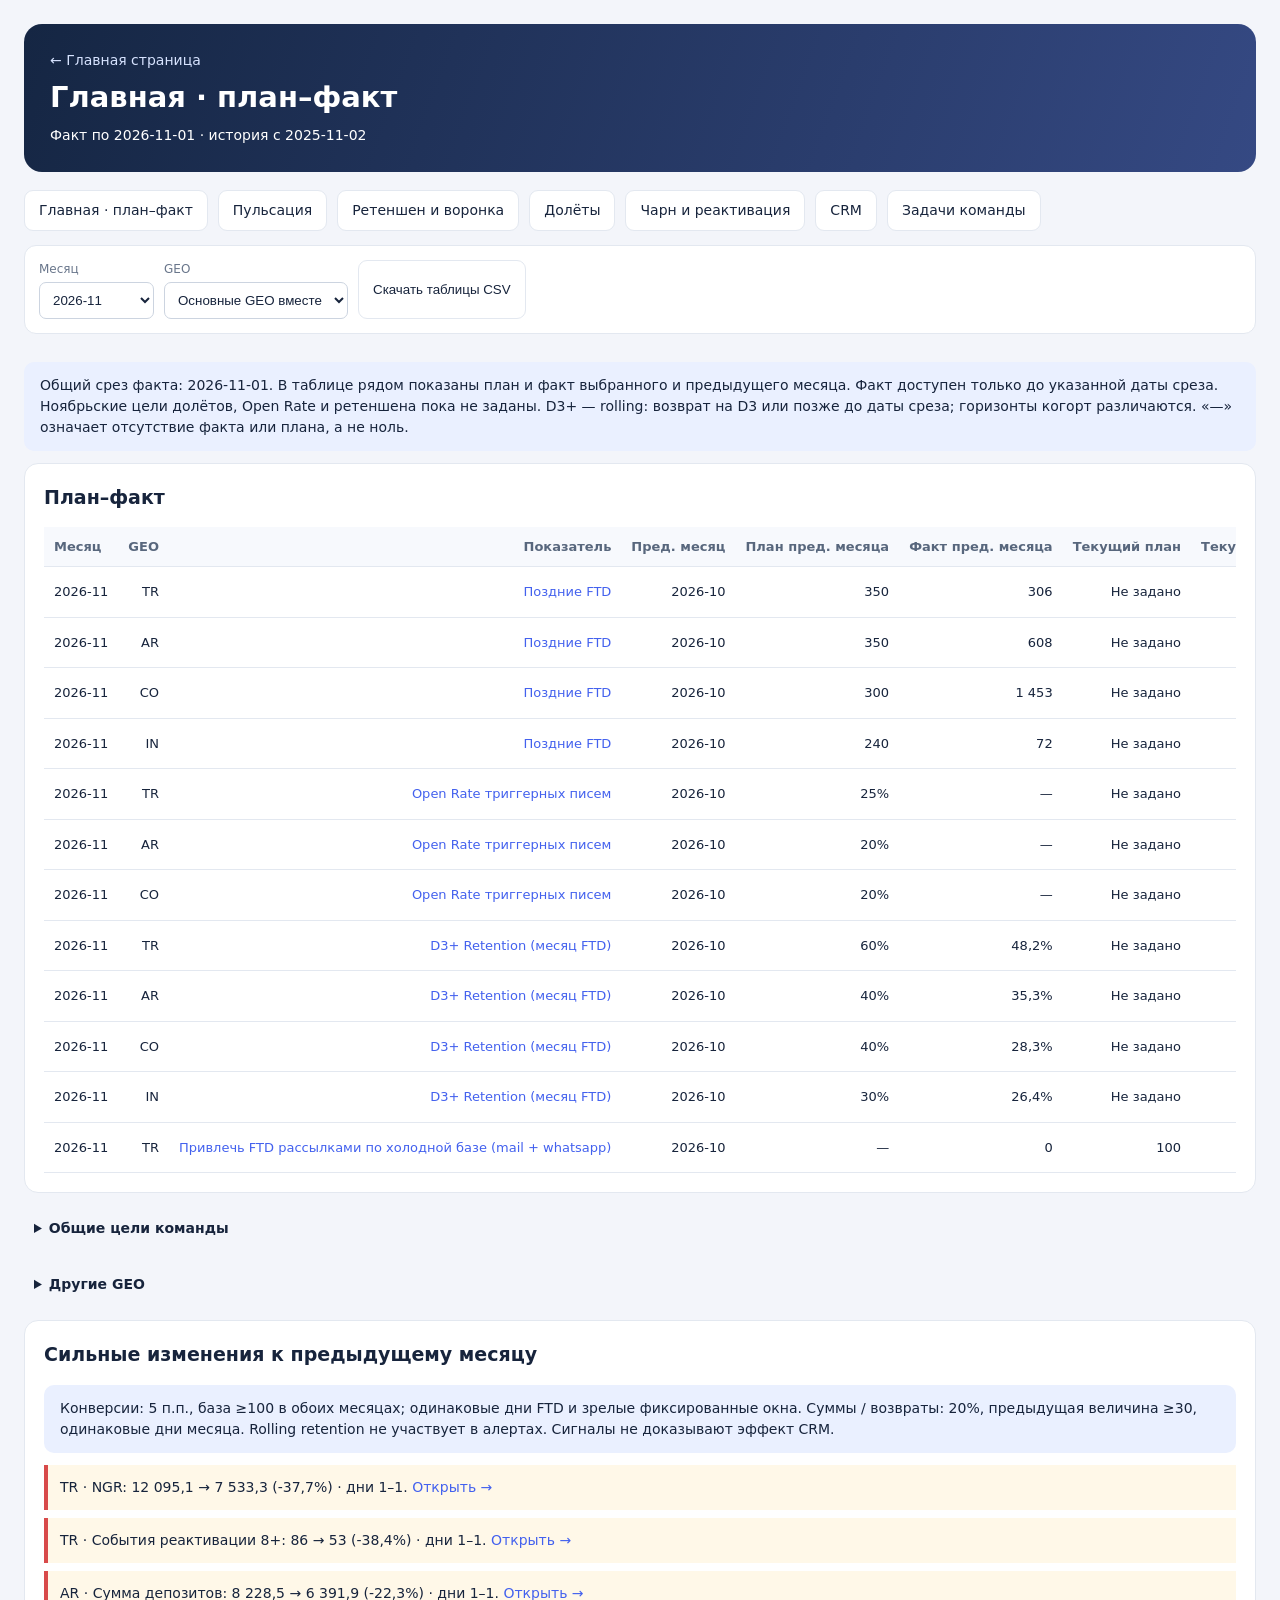
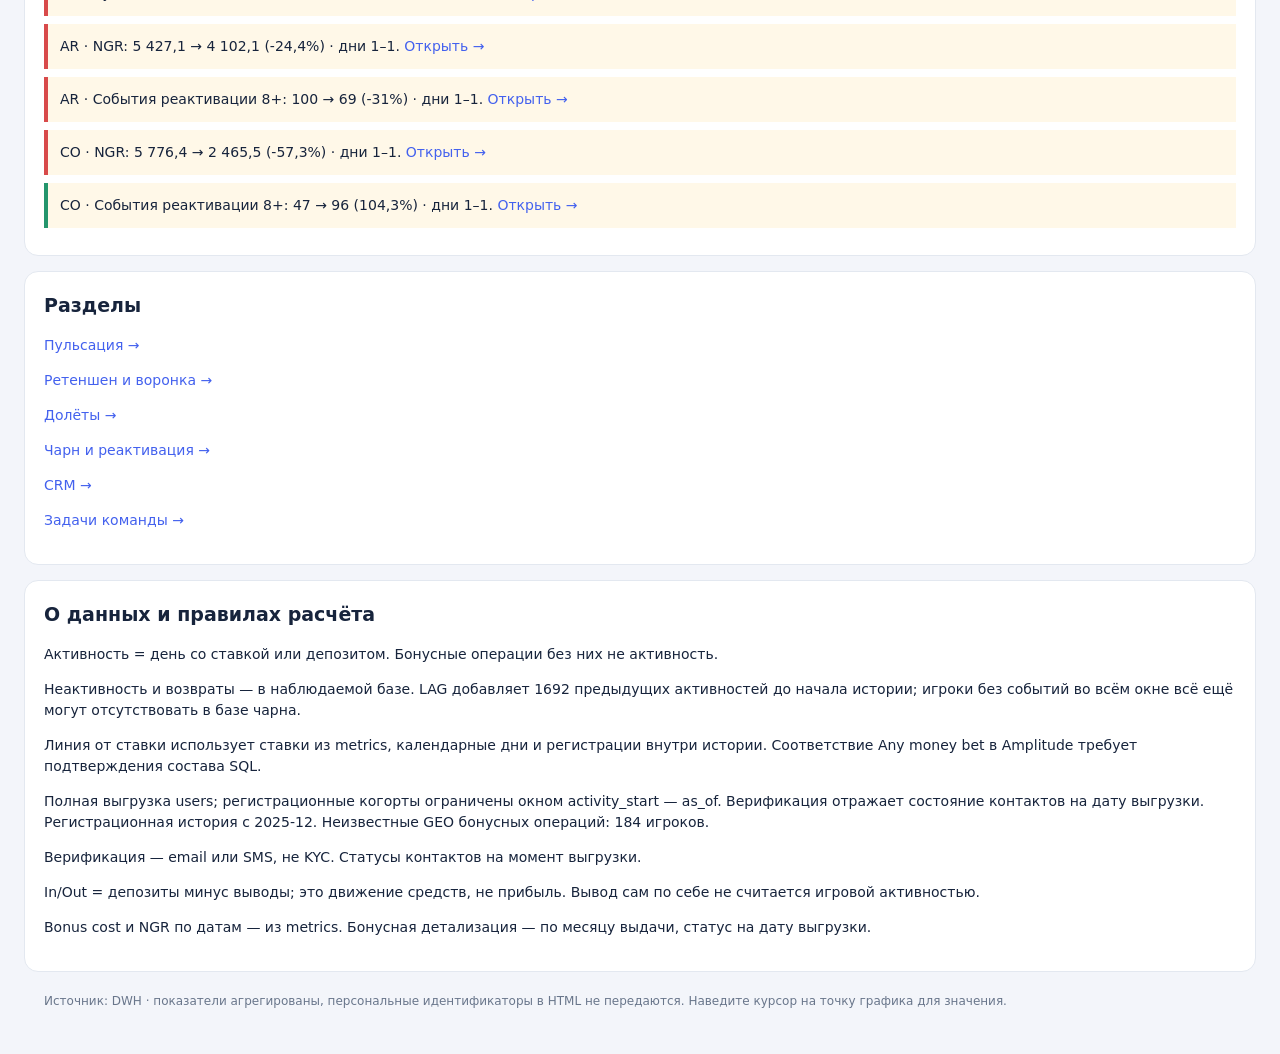
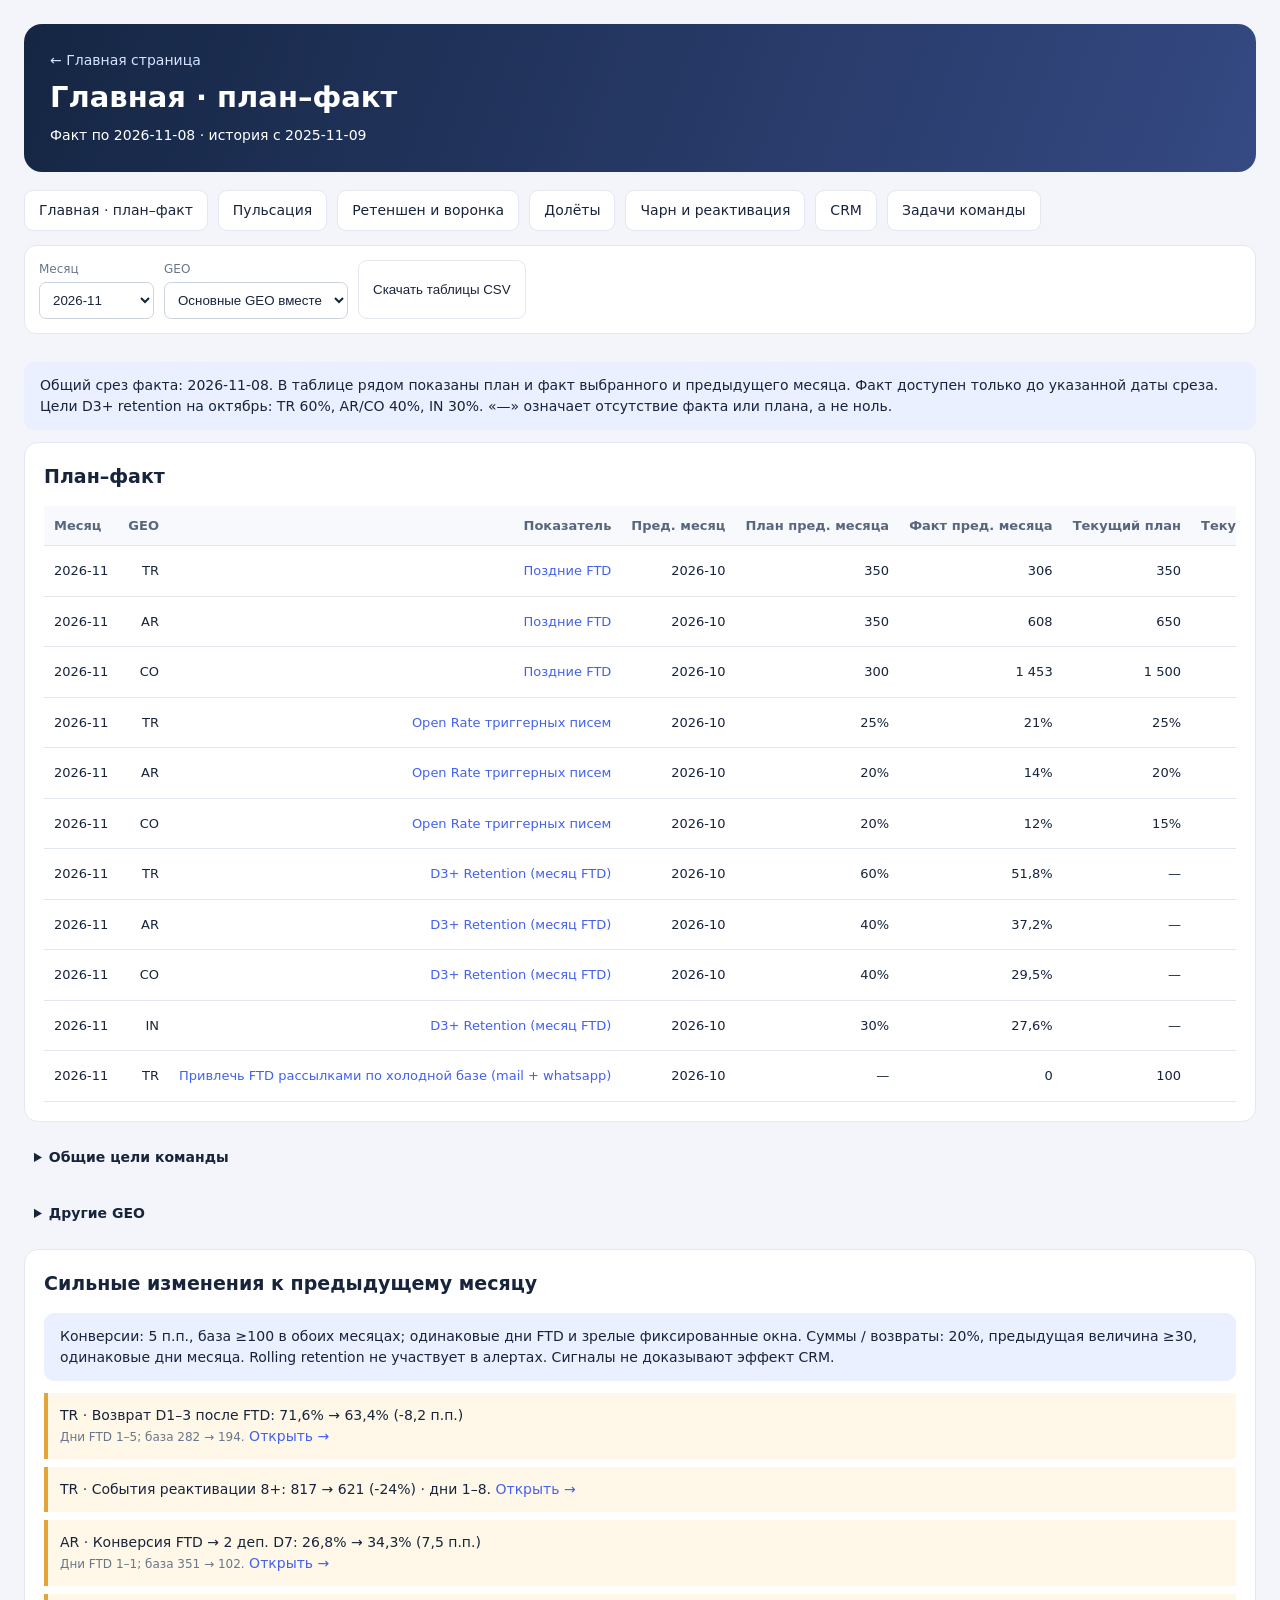
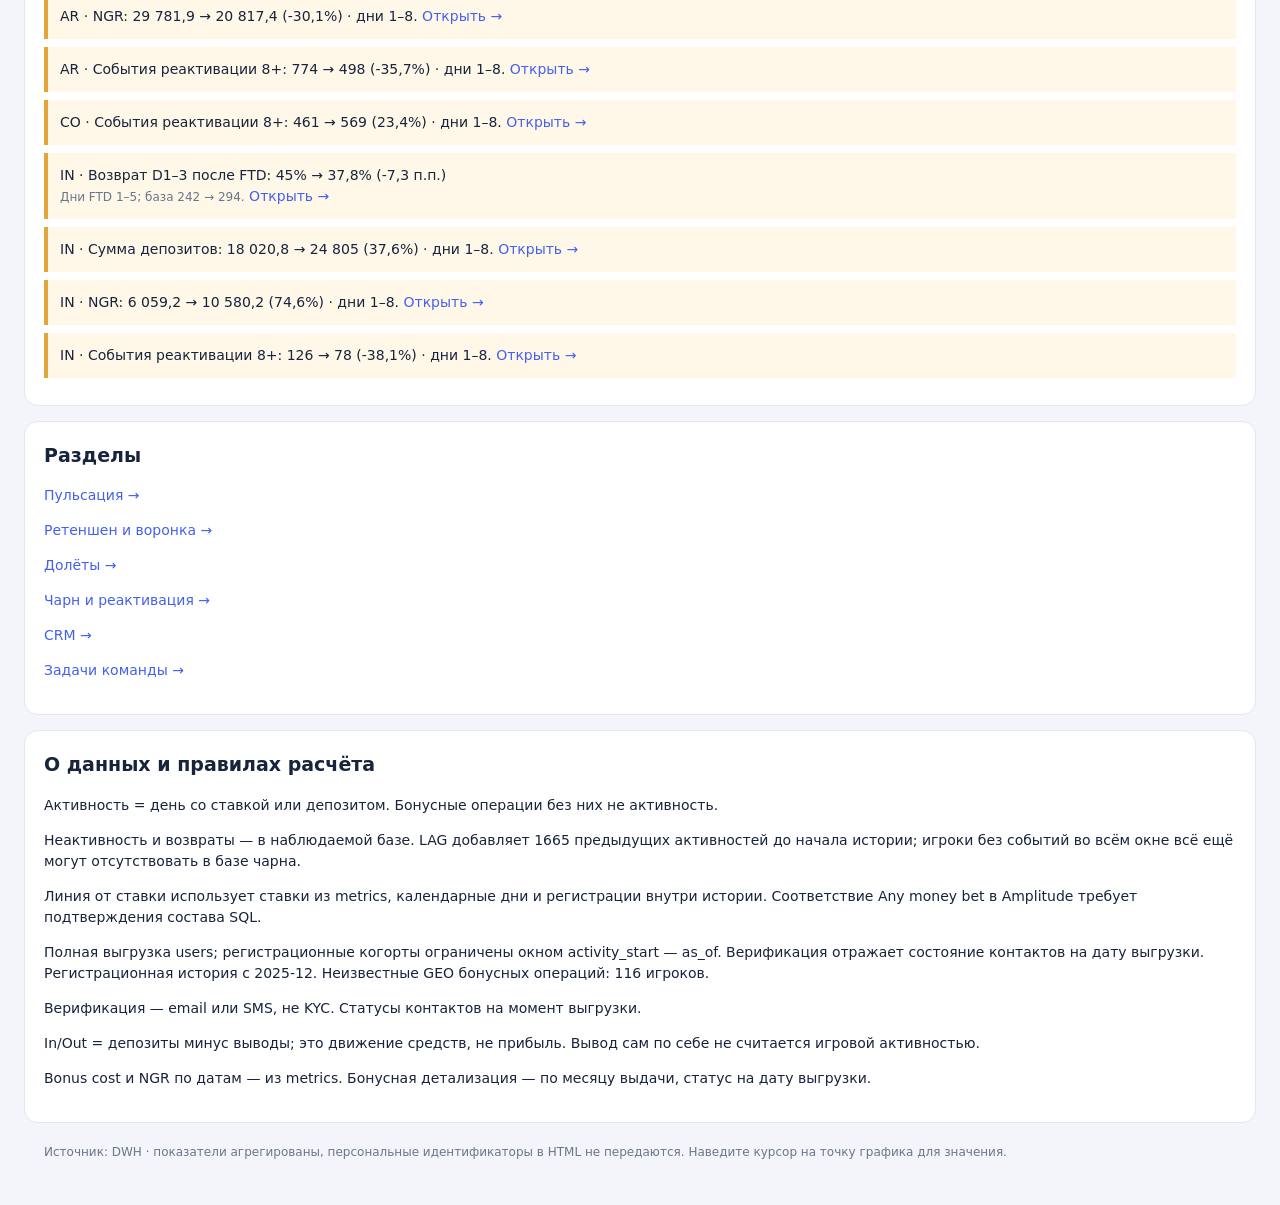
